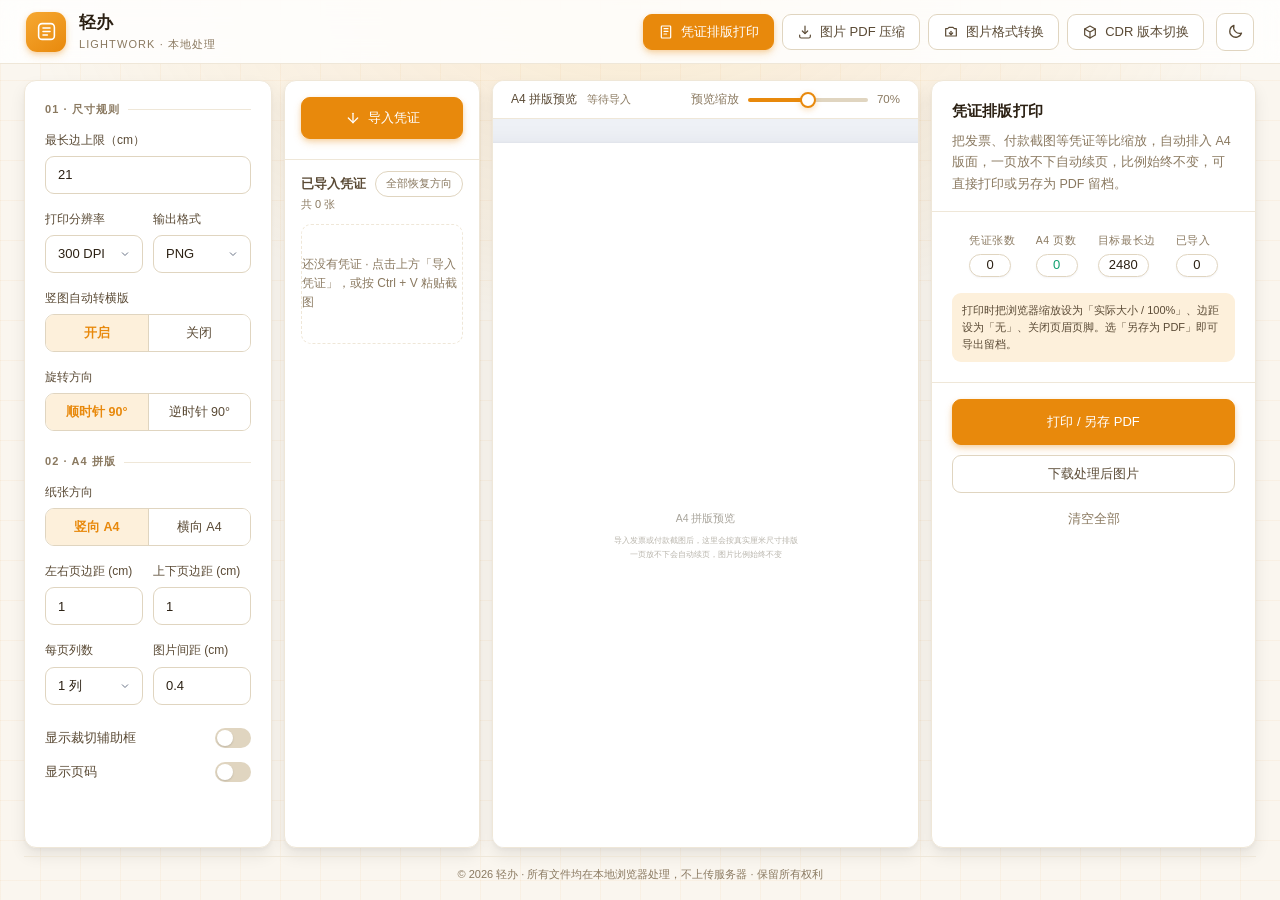
==== index.html @ 5a9ae283 "Initial commit: 轻办单文件离线工具台（凭证/图片PDF压缩/格式转换/CDR）" ====
<!DOCTYPE html>
<html lang="zh-CN">
<head>
<meta charset="utf-8">
<meta name="viewport" content="width=device-width,initial-scale=1">
<title>轻办 · 文档 / 图片 / 凭证处理</title>
<style id="pageRule"></style>
<style>
:root{
  --purple:#e8890c;
  --purple-deep:#c97407;
  --purple-soft:#fdf0db;
  --cyan:#f5a623;
  --light-purple:#f6a832;
  --light-cyan:#ffd08a;
  --ink:#2b2013;
  --ink-2:#5a4a35;
  --muted:#8a7960;
  --bg:#faf6ef;
  --surface:#ffffff;
  --line:#efe7d8;
  --line-2:#e0d5c0;
  --ok:#0e9f6e;
  --ok-soft:#e6f7f0;
  --warn:#a46a1f;
  --warn-soft:#fdf3e2;
  --err:#c23b31;
  --err-soft:#fcebea;
  --sans:-apple-system,BlinkMacSystemFont,"Segoe UI","PingFang SC","Hiragino Sans GB","Microsoft YaHei",sans-serif;
  --display:"Bodoni MT",Didot,"Playfair Display",Georgia,"Times New Roman",serif;
  --shadow-card:0 2px 4px rgba(0,0,0,.04),0 8px 16px rgba(0,0,0,.08);
  --shadow-lift:0 12px 30px rgba(0,0,0,.08);
  --shadow-btn:0 2px 4px rgba(232,137,12,.22),0 4px 8px rgba(232,137,12,.2);
  --shadow-btn-hover:0 2px 5px rgba(232,137,12,.4),inset 0 1px 0 rgba(255,255,255,.25);
}
*{box-sizing:border-box}
html,body{margin:0;padding:0}
body{
  background:var(--bg);color:var(--ink);font-family:var(--sans);font-size:14px;line-height:1.6;
  -webkit-font-smoothing:antialiased;min-height:100vh;
  background-image:
    linear-gradient(to right, rgba(232,137,12,.05) 1px, transparent 1px),
    linear-gradient(to bottom, rgba(232,137,12,.05) 1px, transparent 1px);
  background-size:40px 40px;
}
body::before{
  content:"";position:fixed;top:-320px;left:50%;transform:translateX(-50%);z-index:0;
  width:1200px;height:640px;pointer-events:none;
  background:radial-gradient(ellipse at 50% 50%, rgba(246,168,50,.14), rgba(245,166,35,.04) 55%, transparent 72%);
}
button,input,select{font-family:inherit}
button{cursor:pointer}
.num{font-variant-numeric:tabular-nums;font-feature-settings:"tnum"}
.hidden{display:none!important}

/* ---------- 顶栏 ---------- */
.topbar{
  position:sticky;top:0;z-index:50;height:64px;display:flex;align-items:center;justify-content:space-between;
  gap:20px;padding:0 26px;background:rgba(255,255,255,.82);backdrop-filter:blur(14px);
  border-bottom:1px solid var(--line);
}
html[data-theme="dark"] .topbar{background:rgba(11,17,32,.82)}
.brand{display:flex;align-items:center;gap:13px;min-width:0}
.mark{
  width:40px;height:40px;border-radius:11px;display:grid;place-items:center;flex:none;
  background:linear-gradient(145deg,var(--light-purple),var(--purple));
  box-shadow:var(--shadow-btn);
}
.mark svg{width:21px;height:21px}
.brand-name{font-size:17px;font-weight:600;letter-spacing:.02em;white-space:nowrap}
.brand-sub{font-size:11px;color:var(--muted);letter-spacing:.1em;white-space:nowrap}

/* ---------- 右上角功能按钮组 ---------- */
.toolgroup{display:flex;align-items:center;gap:8px;flex-shrink:0;flex-wrap:nowrap}
.fn-btn{
  display:inline-flex;align-items:center;gap:7px;border:1px solid var(--line-2);background:var(--surface);
  color:var(--ink-2);font-size:13px;font-weight:500;padding:8px 14px;border-radius:9px;
  transition:all .3s ease-out;white-space:nowrap;
}
.fn-btn svg{width:16px;height:16px;stroke-width:1.8}
.fn-btn:hover{border-color:var(--light-purple);color:var(--purple);transform:translateY(-.5px);box-shadow:var(--shadow-card)}
.fn-btn.active{border-color:var(--purple);background:var(--purple);color:#fff;box-shadow:var(--shadow-btn)}
.fn-btn.active:hover{color:#fff;background:var(--purple-deep);box-shadow:var(--shadow-btn-hover)}
.theme-btn{
  width:38px;height:38px;flex:0 0 38px;border:1px solid var(--line-2);background:var(--surface);border-radius:9px;
  display:grid;place-items:center;color:var(--ink-2);transition:all .3s ease-out;margin-left:4px;
}
.theme-btn svg{width:17px;height:17px;stroke-width:1.8}
.theme-btn:hover{border-color:var(--light-purple);color:var(--purple);transform:translateY(-.5px);box-shadow:var(--shadow-card)}
.theme-btn:active{transform:scale(.96)}

/* ---------- 布局 ---------- */
.wrap{max-width:1500px;margin:0 auto;padding:24px 24px 70px;position:relative;z-index:1}

/* ---------- 面板 ---------- */
.panel{display:none}
.panel.active{display:block;animation:fadeIn .3s ease-out}
@keyframes fadeIn{from{opacity:0;transform:translateY(8px)}to{opacity:1;transform:none}}

/* ---------- 通用卡片 ---------- */
.card{
  background:var(--surface);border:1px solid var(--line);border-radius:12px;
  box-shadow:var(--shadow-card);overflow:hidden;
}
.card-pad{padding:22px}
.card-title{font-size:14px;font-weight:600;letter-spacing:.02em;margin:0}
.card-head{display:flex;align-items:center;justify-content:space-between;padding:16px 22px;border-bottom:1px solid var(--line)}
.card-head h3{margin:0;font-size:14px;font-weight:600}

/* ---------- 拖放区 ---------- */
.drop{
  position:relative;border:1.5px dashed var(--line-2);border-radius:12px;
  background:linear-gradient(180deg,#fbfcfe,#fff);padding:18px 20px 20px;text-align:center;cursor:pointer;
  transition:all .25s ease-out;overflow:hidden;
}
.drop:hover{border-color:var(--light-purple);transform:translateY(-2px);box-shadow:var(--shadow-card)}
.drop.over{border-color:var(--purple);background:var(--purple-soft);transform:scale(1.006)}
.drop-title{font-size:15px;font-weight:600;margin-bottom:4px}
.drop-sub{font-size:12.5px;color:var(--muted);line-height:1.7}
.drop-btn{
  display:inline-flex;align-items:center;gap:7px;margin-top:12px;border:0;color:#fff;font-size:13px;font-weight:600;
  padding:10px 20px;border-radius:10px;background:var(--purple);
  box-shadow:var(--shadow-btn);
  transition:all .3s ease-out;
}
.drop-btn:hover{transform:translateY(-.5px);background:var(--purple-deep);box-shadow:var(--shadow-btn-hover)}
.drop-btn:active{transform:scale(.98);box-shadow:inset 0 2px 4px rgba(0,0,0,.2)}

/* ---------- 按钮 ---------- */
.btn{
  border:1px solid var(--line-2);background:var(--surface);color:var(--ink-2);font-size:13px;font-weight:500;
  padding:9px 16px;border-radius:9px;transition:all .3s ease-out;display:inline-flex;align-items:center;gap:7px;white-space:nowrap;
}
.btn svg{width:14px;height:14px;stroke-width:1.9}
.btn:hover{border-color:var(--light-purple);color:var(--purple);transform:translateY(-.5px);box-shadow:var(--shadow-card)}
.btn:active{transform:scale(.98)}
.btn.primary{
  border-color:var(--purple);background:var(--purple);color:#fff;
  box-shadow:var(--shadow-btn);
}
.btn.primary:hover{border-color:var(--purple-deep);background:var(--purple-deep);color:#fff;box-shadow:var(--shadow-btn-hover)}
.btn.ghost{border-color:transparent;background:transparent;color:var(--muted);padding:6px 10px}
.btn.ghost:hover{background:var(--purple-soft);color:var(--purple)}
.btn:disabled{opacity:.45;cursor:not-allowed;transform:none;box-shadow:none}

/* ---------- 表单 ---------- */
.field{margin-bottom:16px}
.field:last-child{margin-bottom:0}
.field label{display:block;font-size:12px;color:var(--ink-2);margin-bottom:6px;font-weight:500}
.field .hint{font-size:11px;color:var(--muted);margin-top:5px;line-height:1.55}
.field-head{display:flex;align-items:baseline;justify-content:space-between;margin-bottom:8px}
.field-label{font-size:12.5px;color:var(--ink-2);font-weight:500}
.field-value{font-family:var(--display);font-size:16px;color:var(--purple);font-variant-numeric:tabular-nums}
select.input,input.input{
  width:100%;height:38px;padding:0 32px 0 12px;border:1px solid var(--line-2);border-radius:9px;
  background:var(--surface);color:var(--ink);font-size:13px;outline:none;transition:.2s;
  appearance:none;
  background-image:url("data:image/svg+xml,%3Csvg xmlns='http://www.w3.org/2000/svg' width='12' height='12' viewBox='0 0 24 24' fill='none' stroke='%23697386' stroke-width='2'%3E%3Cpath d='M6 9l6 6 6-6'/%3E%3C/svg%3E");
  background-repeat:no-repeat;background-position:right 11px center;
}
input.input{padding:0 12px;background-image:none}
select.input:focus,input.input:focus{border-color:var(--purple);box-shadow:0 0 0 3px var(--purple-soft)}
input[type=range]{-webkit-appearance:none;appearance:none;width:100%;height:4px;border-radius:4px;background:linear-gradient(90deg,var(--purple) var(--p,50%),var(--line-2) var(--p,50%));outline:none;margin:6px 0}
input[type=range]::-webkit-slider-thumb{-webkit-appearance:none;appearance:none;width:16px;height:16px;border-radius:50%;background:#fff;border:2px solid var(--purple);box-shadow:0 2px 6px rgba(232,137,12,.28);cursor:pointer}
input[type=range]::-moz-range-thumb{width:14px;height:14px;border-radius:50%;background:#fff;border:2px solid var(--purple);box-shadow:0 2px 6px rgba(232,137,12,.28);cursor:pointer}

/* ---------- 分段选择 ---------- */
.seg{display:flex;border:1px solid var(--line-2);border-radius:9px;overflow:hidden;height:38px}
.seg button{flex:1;border:0;background:var(--surface);font-size:12.5px;color:var(--ink-2);border-right:1px solid var(--line-2);transition:.15s}
.seg button:last-child{border-right:0}
.seg button.on{background:var(--purple-soft);color:var(--purple);font-weight:600}
.seg button:hover:not(.on){background:var(--surface)}

/* ---------- 开关 ---------- */
.switch{display:flex;align-items:center;justify-content:space-between;gap:10px;padding:7px 0;font-size:12.5px;color:var(--ink-2)}
.switch input{appearance:none;width:36px;height:20px;border-radius:20px;background:var(--line-2);position:relative;transition:.2s;flex-shrink:0;margin:0;cursor:pointer}
.switch input::after{content:"";position:absolute;top:2px;left:2px;width:16px;height:16px;border-radius:50%;background:#fff;transition:.2s;box-shadow:0 1px 2px rgba(0,0,0,.15)}
.switch input:checked{background:var(--purple)}
.switch input:checked::after{left:18px}

/* ---------- 复选框 ---------- */
.chk{display:flex;align-items:flex-start;gap:9px;cursor:pointer;font-size:12.5px;color:var(--ink-2);user-select:none}
.chk input{appearance:none;width:16px;height:16px;border:1.5px solid var(--line-2);border-radius:5px;background:var(--surface);cursor:pointer;flex:none;margin:2px 0 0;position:relative;transition:.16s}
.chk input:checked{background:var(--purple);border-color:var(--purple)}
.chk input:checked:after{content:"";position:absolute;left:4.5px;top:1px;width:4px;height:8px;border:solid #fff;border-width:0 2px 2px 0;transform:rotate(43deg)}
.chk b{color:var(--ink);font-weight:600}
.chk small{display:block;color:var(--muted);font-size:11px;line-height:1.5}

/* ---------- 提示框 ---------- */
.callout{background:#fbfcfe;border:1px solid var(--line);border-radius:10px;padding:12px 13px;font-size:11.5px;color:var(--ink-2);line-height:1.75}
.callout strong{color:var(--purple);font-weight:600}
.notice{font-size:11px;line-height:1.55;border-radius:9px;padding:9px 10px;margin-top:10px}
.notice.warn{background:var(--warn-soft);color:#8a661e}
.notice.danger{background:var(--err-soft);color:var(--err)}
.notice.info{background:var(--purple-soft);color:var(--ink-2)}

/* ---------- 列表 / 文件行 ---------- */
.list{display:flex;flex-direction:column;gap:9px;min-height:84px}
.empty{border:1px solid var(--line);border-radius:10px;padding:28px 16px;text-align:center;color:var(--muted);font-size:12.5px;line-height:1.7;background:var(--surface)}
.item{
  display:flex;align-items:center;gap:13px;border:1px solid var(--line);border-radius:11px;padding:11px 13px;
  background:var(--surface);transition:all .4s ease-out;position:relative;overflow:hidden;
}
.item:hover{border-color:var(--line-2);transform:translateY(-1px);box-shadow:var(--shadow-lift)}
.thumb{width:44px;height:44px;flex:0 0 44px;border-radius:10px;object-fit:cover;background:var(--purple-soft);display:grid;place-items:center;overflow:hidden;color:var(--purple)}
.thumb img{width:100%;height:100%;object-fit:cover;cursor:zoom-in}
.thumb svg{width:22px;height:22px;stroke-width:1.5}
.item-main{flex:1;min-width:0}
.item-name{font-size:13px;font-weight:600;white-space:nowrap;overflow:hidden;text-overflow:ellipsis;margin-bottom:4px}
.item-meta{font-size:11.5px;color:var(--muted);display:flex;align-items:center;gap:8px;flex-wrap:wrap}
.item-meta .sep{color:var(--line-2)}
.saving{color:var(--ok);font-weight:600}
.status-wait{color:var(--muted)}
.status-work{color:var(--purple)}
.status-err{color:var(--err)}
.status-best{color:var(--warn)}
.item-actions{display:flex;align-items:center;gap:6px;flex:0 0 auto}
.icon-btn{
  width:30px;height:30px;border:1px solid var(--line);background:var(--surface);border-radius:8px;display:grid;place-items:center;
  color:var(--muted);transition:all .2s ease-out;
}
.icon-btn svg{width:15px;height:15px;stroke-width:1.8}
.icon-btn:hover{border-color:var(--purple);color:var(--purple);background:var(--purple-soft);transform:translateY(-1px)}
.icon-btn.dl:hover{border-color:var(--purple);background:var(--purple);color:#fff}
.icon-btn.del{color:var(--err)}
.icon-btn.del:hover{border-color:var(--err);background:var(--err-soft);color:var(--err)}
.mini-bar{position:absolute;left:0;right:0;bottom:0;height:2px;background:var(--line);overflow:hidden}
.mini-bar i{display:block;height:100%;width:0;background:linear-gradient(90deg,var(--purple),var(--cyan));transition:width .2s}

/* ---------- 状态徽章 ---------- */
.state{font-size:11.5px;padding:4px 10px;border-radius:20px;flex:none;white-space:nowrap}
.state.ready{background:var(--surface);color:var(--muted);border:1px solid var(--line)}
.state.done{background:var(--ok-soft);color:var(--ok)}
.state.fail{background:var(--err-soft);color:var(--err)}
.state.work{background:var(--warn-soft);color:var(--warn)}

/* ---------- 进度条 ---------- */
.progress-line{height:3px;background:var(--line);position:relative;overflow:hidden}
.progress-line i{display:block;height:100%;width:0;background:linear-gradient(90deg,var(--purple),var(--cyan));transition:width .25s}

/* ---------- 统计 ---------- */
.actionbar{border-top:1px solid var(--line);background:#fbfcfe;padding:16px 22px;display:flex;align-items:center;justify-content:space-between;gap:18px;flex-wrap:wrap}
.summary{display:flex;align-items:center;gap:26px;flex-wrap:wrap}
.stat{display:flex;flex-direction:column;gap:5px;align-items:flex-start}
.stat-label{font-size:10.5px;color:var(--muted);letter-spacing:.06em;white-space:nowrap}
.stat-value{
  font-family:var(--sans);font-size:13px;font-weight:400;color:var(--ink);
  font-variant-numeric:tabular-nums;line-height:1.1;
  display:inline-flex;align-items:center;justify-content:center;
  min-width:42px;min-height:23px;padding:2px 10px;
  border:1px solid var(--line-2);border-radius:999px;background:var(--surface);
  box-shadow:0 1px 2px rgba(10,37,64,.04);
}
.stat-value.hl{color:var(--ok)}
.action-btns{display:flex;gap:9px;align-items:center}

/* ---------- 模式选择卡 ---------- */
.modes{display:flex;flex-direction:column;gap:9px}
.mode{border:1px solid var(--line);border-radius:11px;padding:12px 13px;cursor:pointer;transition:all .4s ease-out;display:flex;gap:10px;align-items:flex-start}
.mode:hover{border-color:var(--line-2);transform:translateY(-1px);box-shadow:var(--shadow-card)}
.mode.on{border-color:var(--light-purple);background:var(--purple-soft)}
.radio{width:15px;height:15px;flex:0 0 15px;border:1.5px solid var(--line-2);border-radius:50%;margin-top:2px;display:grid;place-items:center;transition:.2s}
.mode.on .radio{border-color:var(--purple)}
.mode.on .radio::after{content:"";width:7px;height:7px;border-radius:50%;background:var(--purple)}
.mode-name{font-size:12.5px;font-weight:600;margin-bottom:4px}
.mode-desc{font-size:11px;color:var(--muted);line-height:1.6}

/* ---------- 格式 / 尺寸 chip ---------- */
.fmt-grid{display:grid;grid-template-columns:repeat(3,1fr);gap:7px}
.fmt-chip{border:1px solid var(--line);background:#fff;border-radius:10px;padding:10px 3px 9px;text-align:center;transition:all .3s ease-out;display:flex;flex-direction:column;align-items:center;gap:3px}
.fmt-chip b{font-size:12.5px;font-weight:600;color:var(--ink-2);letter-spacing:.02em}
.fmt-chip span{font-size:9.5px;color:var(--muted);white-space:nowrap}
.fmt-chip:hover{border-color:var(--light-purple);transform:translateY(-1px)}
.fmt-chip:hover b{color:var(--purple)}
.fmt-chip.on{border-color:var(--purple);background:var(--purple-soft);box-shadow:inset 0 0 0 1px rgba(232,137,12,.12)}
.fmt-chip.on b{color:var(--purple)}
.fmt-chip.on span{color:var(--light-purple)}
.size-grid{display:grid;grid-template-columns:repeat(3,1fr);gap:7px}
.size-chip{border:1px solid var(--line);background:#fff;border-radius:9px;padding:9px 2px;font-size:11.5px;color:var(--ink-2);text-align:center;transition:all .3s ease-out;font-variant-numeric:tabular-nums}
.size-chip:hover{border-color:var(--light-purple);color:var(--purple);transform:translateY(-1px)}
.size-chip.on{border-color:var(--purple);background:var(--purple-soft);color:var(--purple);font-weight:600;box-shadow:inset 0 0 0 1px rgba(232,137,12,.12)}
.field.inactive{opacity:.38;pointer-events:none}

/* ---------- 三列通用布局（CDR / 图片PDF / 格式转换） ---------- */
.col3{display:grid;grid-template-columns:300px minmax(0,1fr) 280px;gap:18px;align-items:start}
.col3 .col-side{background:var(--surface);border:1px solid var(--line);border-radius:12px;box-shadow:var(--shadow-card);padding:20px}
.col3 .col-mid{background:var(--surface);border:1px solid var(--line);border-radius:12px;box-shadow:var(--shadow-card);overflow:hidden}
.col3 .col-right{background:var(--surface);border:1px solid var(--line);border-radius:12px;box-shadow:var(--shadow-card);overflow:hidden;display:flex;flex-direction:column}
.col-right-head{padding:18px 20px 16px;border-bottom:1px solid var(--line)}
.col-right-title{font-size:15px;font-weight:600;letter-spacing:.01em;margin:0 0 8px;color:var(--ink)}
.col-right-sub{font-size:12.5px;color:var(--muted);line-height:1.7;margin:0}
.col-right-body{padding:20px;display:flex;flex-direction:column;gap:16px}
.col-right-foot{border-top:1px solid var(--line);padding:16px 20px;display:flex;flex-direction:column;gap:10px}

/* ---------- 凭证排版专用（四区布局） ---------- */
.panel-voucher .layout{display:grid;grid-template-columns:248px 196px minmax(0,1fr) 325px;gap:12px;align-items:start}
.panel-voucher .v-left1{background:var(--surface);border:1px solid var(--line);border-radius:12px;box-shadow:var(--shadow-card);padding:20px;overflow-y:auto;max-height:calc(100vh - 160px)}
.panel-voucher .v-left2{background:var(--surface);border:1px solid var(--line);border-radius:12px;box-shadow:var(--shadow-card);overflow:hidden;display:flex;flex-direction:column;min-height:420px}
.panel-voucher .v-right2{background:var(--surface);border:1px solid var(--line);border-radius:12px;box-shadow:var(--shadow-card);overflow:hidden;display:flex;flex-direction:column;min-height:420px}
.panel-voucher .v-right1{background:var(--surface);border:1px solid var(--line);border-radius:12px;box-shadow:var(--shadow-card);overflow:hidden;display:flex;flex-direction:column}
.panel-voucher .workspace{display:flex;flex-direction:column;flex:1;min-height:0}
.panel-voucher .workspace .file-area{border:0;border-bottom:1px solid var(--line);flex:1;display:flex;flex-direction:column;min-height:0}
.sec{margin-bottom:22px}
.sec:last-child{margin-bottom:0}
.sec-title{display:flex;align-items:center;gap:8px;font-size:11px;font-weight:600;letter-spacing:.1em;color:var(--muted);text-transform:uppercase;margin:0 0 12px}
.sec-title::after{content:"";flex:1;height:1px;background:var(--line)}
.row2{display:grid;grid-template-columns:1fr 1fr;gap:10px}
.file-area{background:var(--surface);border-bottom:1px solid var(--line);padding:12px 18px 14px}
.file-head{display:flex;align-items:center;justify-content:space-between;gap:12px;margin-bottom:10px}
.file-head .lbl{font-size:12.5px;font-weight:600;color:var(--ink-2)}
.file-head .cnt{font-size:11px;color:var(--muted)}
.file-strip{display:flex;gap:10px;overflow-x:auto;padding-bottom:4px;min-height:96px}
.file-strip::-webkit-scrollbar{height:8px}
.file-strip::-webkit-scrollbar-thumb{background:var(--line-2);border-radius:8px}
.vc-strip-col{flex-direction:column;overflow-y:auto;overflow-x:hidden;max-height:calc(100vh - 260px);gap:10px;padding-bottom:8px}
.vc-strip-col .vcard{width:100%;flex-shrink:0}
.vc-strip-col .empty-strip{min-height:120px}
.empty-strip{display:flex;align-items:center;justify-content:center;width:100%;color:var(--muted);font-size:12px;border:1px dashed var(--line);border-radius:10px;min-height:84px}
.vcard{
  width:190px;flex-shrink:0;border:1px solid var(--line);border-radius:10px;background:var(--surface);
  padding:0;position:relative;overflow:hidden;height:160px;cursor:zoom-in;
  transition:all .3s ease-out;
}
.vcard:hover{border-color:var(--light-purple);box-shadow:var(--shadow-lift);transform:translateY(-1px)}
.vcard .thumb{position:absolute;inset:0;width:100%;height:100%;border-radius:0;background:#eef1f6;overflow:hidden;margin:0}
.vcard .thumb img{width:100%;height:100%;object-fit:cover;display:block}
.vcard .badge{position:absolute;top:8px;left:8px;z-index:3;background:rgba(10,20,36,.72);color:#fff;font-size:9.5px;padding:2px 7px;border-radius:999px;backdrop-filter:blur(4px)}
.vcard .badge.warn{background:var(--warn)}
.vcard .badge.err{background:var(--err)}
.vcard .badge.vert{background:var(--purple)}
.vcard .badge.pdf{background:#3f6fa8}
.vcard-overlay{position:absolute;left:0;right:0;bottom:0;z-index:4;padding:8px}
.vcard .ops{display:flex;align-items:center;justify-content:center;gap:5px;user-select:none;border:0;padding:0;margin:0}
.vcard .ops button{
  position:relative;flex:0 0 auto;width:24px;height:24px;padding:0;
  border:1px solid rgba(255,255,255,.45);border-radius:7px;
  background:rgba(12,20,34,.78);color:#fff;
  backdrop-filter:blur(4px);box-shadow:0 2px 6px rgba(0,0,0,.28);
  display:inline-flex;align-items:center;justify-content:center;
  transition:all .18s ease-out;
}
.vcard .ops button svg{width:13px;height:13px;display:block;fill:none;stroke:currentColor;stroke-width:1.9;stroke-linecap:round;stroke-linejoin:round;pointer-events:none}
.vcard .ops button:hover{background:var(--purple);border-color:var(--purple);color:#fff;transform:translateY(-2px)}
.vcard .ops button.del:hover{background:var(--err);border-color:var(--err);color:#fff}
.vcard .ops button:active{transform:translateY(0)}
.vcard-info{
  position:absolute;top:36px;left:8px;right:8px;z-index:2;
  padding:8px 10px;border-radius:8px;
  background:rgba(12,20,34,.9);backdrop-filter:blur(4px);color:rgba(255,255,255,.88);
  font-size:10px;line-height:1.6;font-variant-numeric:tabular-nums;word-break:break-all;
  opacity:0;transform:translateY(-4px);transition:all .25s ease-out;pointer-events:none;
}
.vcard:hover .vcard-info{opacity:1;transform:none}
.vcard-info b{display:block;font-size:10.5px;font-weight:600;color:#fff;line-height:1.4;margin-bottom:3px;white-space:nowrap;overflow:hidden;text-overflow:ellipsis}
.preview-bar{display:flex;align-items:center;justify-content:space-between;gap:16px;padding:9px 18px;background:var(--surface);border-bottom:1px solid var(--line)}
.preview-bar .l{display:flex;align-items:center;gap:10px;font-size:12px;color:var(--ink-2)}
.preview-bar .r{display:flex;align-items:center;gap:9px;font-size:11.5px;color:var(--muted)}
.preview-bar input[type=range]{width:120px;accent-color:var(--purple)}
.preview-scroll{min-height:400px;max-height:calc(100vh - 240px);overflow-x:hidden;overflow-y:auto;padding:24px 16px 40px;background:#eef1f6;display:flex;justify-content:center;align-items:flex-start;border-radius:0 0 12px 12px}
.preview-scroll::-webkit-scrollbar{width:6px;height:0}
.preview-scroll::-webkit-scrollbar-thumb{background:var(--line-2);border-radius:8px;opacity:.55}
.preview-scroll::-webkit-scrollbar-track{background:transparent}
.pages-scaler{zoom:.7;display:flex;flex-direction:column;align-items:center;gap:18px}
.page{background:#fff;position:relative;flex-shrink:0;overflow:hidden;box-shadow:0 2px 6px rgba(10,37,64,.1),0 14px 40px rgba(10,37,64,.12)}
.page-body{width:100%;height:100%;display:flex;flex-direction:column;justify-content:flex-start}
.p-row{display:flex;align-items:center;flex-shrink:0}
.p-cell{display:flex;align-items:center;justify-content:center;flex-shrink:0}
.p-frame{display:block;flex-shrink:0}
.p-frame img{display:block;width:100%;height:100%}
.p-frame.guide{outline:0.025cm dashed #b9b5ac;outline-offset:0}
.page-num{position:absolute;bottom:.45cm;right:.6cm;font-size:8pt;color:#b4b0a8;font-variant-numeric:tabular-nums}
.empty-page{width:100%;height:100%;display:flex;flex-direction:column;align-items:center;justify-content:center;gap:10px;color:#b9b5ac}
.empty-page .big{font-size:15px;color:#a9a59c}
.empty-page .sm{font-size:11px;line-height:1.8;text-align:center}

/* ---------- Toast ---------- */
.toast{position:fixed;left:50%;bottom:30px;transform:translate(-50%,16px);background:var(--ink);color:#fff;font-size:12.5px;padding:12px 20px;border-radius:11px;box-shadow:0 12px 30px rgba(0,0,0,.18);opacity:0;pointer-events:none;transition:.25s;z-index:100;max-width:82vw;text-align:center}
.toast.show{opacity:1;transform:translate(-50%,0)}
.toast.err{background:var(--err)}

/* ---------- 凭证大图预览弹窗 ---------- */
.lightbox{
  position:fixed;inset:0;z-index:200;display:none;flex-direction:column;align-items:center;justify-content:center;
  padding:48px 0 72px;background:rgba(6,11,20,.88);backdrop-filter:blur(8px);
}
.lightbox.open{display:flex;animation:fadeIn .2s ease-out}
.lightbox-body{flex:1;min-height:0;width:100%;display:flex;align-items:center;justify-content:center}
.lightbox-body img{
  max-width:min(58vw,880px);max-height:min(68vh,680px);width:auto;height:auto;
  object-fit:contain;background:#fff;border-radius:10px;box-shadow:0 24px 70px rgba(0,0,0,.6);
}
.lightbox-close{
  position:absolute;top:18px;right:22px;width:38px;height:38px;border-radius:50%;
  border:1px solid rgba(255,255,255,.4);background:rgba(255,255,255,.13);color:#fff;
  display:grid;place-items:center;transition:all .2s ease-out;
}
.lightbox-close svg{width:17px;height:17px;fill:none;stroke:currentColor;stroke-width:2.2;stroke-linecap:round;pointer-events:none}
.lightbox-close:hover{background:var(--err);border-color:var(--err);transform:scale(1.08)}
.lightbox-info{position:absolute;bottom:16px;left:0;right:0;padding:0 20px;text-align:center;color:rgba(255,255,255,.82);font-size:12px;line-height:1.7}
.lightbox-info b{color:#fff;font-weight:600}
.lightbox-hint{display:block;font-size:11px;color:rgba(255,255,255,.55);margin-top:2px}

/* ---------- 页脚 ---------- */
.foot{margin-top:12px;padding:9px 0 10px;border-top:1px solid var(--line);text-align:center;font-size:11px;color:var(--muted);line-height:1.5;position:relative;z-index:1}

/* ---------- 打印 ---------- */
@media print{
  body{background:#fff}
  .topbar,.no-print,.panel:not(.panel-voucher){display:none!important}
  .wrap{max-width:none;padding:0}
  .panel-voucher{display:block!important}
  .panel-voucher .v-left1,.panel-voucher .v-left2,.panel-voucher .v-right1,.panel-voucher .file-area,.panel-voucher .preview-bar{display:none!important}
  .panel-voucher .layout{display:block}
  .panel-voucher .v-right2{display:block;border:0;box-shadow:none}
  .preview-scroll{display:block;overflow:visible;padding:0;background:#fff;max-height:none}
  .pages-scaler{zoom:1!important;display:block;gap:0}
  .page{box-shadow:none!important;margin:0!important;break-after:page;page-break-after:always}
  .page:last-child{break-after:auto;page-break-after:auto}
  *{-webkit-print-color-adjust:exact;print-color-adjust:exact}
}

/* ---------- 深色主题 ---------- */
html[data-theme="dark"]{
  --purple:#5b8cff;
  --purple-deep:#7aa2ff;
  --purple-soft:#16233c;
  --cyan:#38bdf8;
  --light-purple:#7aa2ff;
  --light-cyan:#38bdf8;
  --ink:#e9eef8;
  --ink-2:#b3c0d6;
  --muted:#8493ad;
  --bg:#0b1120;
  --surface:#141c2e;
  --line:#232f45;
  --line-2:#33415c;
  --ok:#3ddc97;
  --ok-soft:#12291f;
  --warn:#e8b25c;
  --warn-soft:#2a2417;
  --err:#f07a6a;
  --err-soft:#2e1b1b;
  --shadow-card:0 2px 4px rgba(0,0,0,.3),0 8px 16px rgba(0,0,0,.35);
  --shadow-lift:0 12px 30px rgba(0,0,0,.4);
  --shadow-btn:0 2px 4px rgba(91,140,255,.22),0 4px 8px rgba(91,140,255,.2);
  --shadow-btn-hover:0 2px 5px rgba(91,140,255,.4),inset 0 1px 0 rgba(255,255,255,.2);
}
html[data-theme="dark"] body{
  background-image:
    linear-gradient(to right, rgba(91,140,255,.055) 1px, transparent 1px),
    linear-gradient(to bottom, rgba(91,140,255,.055) 1px, transparent 1px);
  background-size:40px 40px;
}
html[data-theme="dark"] body::before{background:radial-gradient(ellipse at 50% 50%, rgba(91,140,255,.13), rgba(56,189,248,.03) 55%, transparent 72%)}
html[data-theme="dark"] .drop{background:linear-gradient(180deg,#182238,#141c2e)}
html[data-theme="dark"] .empty,html[data-theme="dark"] .callout,html[data-theme="dark"] .actionbar{background:#111a2b}
html[data-theme="dark"] .preview-scroll{background:#080e1b}
html[data-theme="dark"] .vcard{background:#111a2b}
html[data-theme="dark"] .preview-bar,html[data-theme="dark"] .file-area,html[data-theme="dark"] .card-head{border-color:var(--line)}
html[data-theme="dark"] .empty-strip{border-color:var(--line)}
html[data-theme="dark"] .vcard .thumb,html[data-theme="dark"] .thumb{background:#1d2940}
html[data-theme="dark"] .fmt-chip,html[data-theme="dark"] .size-chip,html[data-theme="dark"] .mode,html[data-theme="dark"] .icon-btn{background:var(--surface)}
html[data-theme="dark"] .notice.warn{color:var(--warn)}
html[data-theme="dark"] .page{box-shadow:0 2px 6px rgba(0,0,0,.5),0 14px 40px rgba(0,0,0,.6)}

/* ---------- 响应式 ---------- */
@media(max-width:1200px){
  .col3{grid-template-columns:280px minmax(0,1fr)}
  .col3 .col-right{grid-column:1/-1}
  .panel-voucher .layout{grid-template-columns:280px minmax(0,1fr);grid-template-areas:"a b" "c d"}
  .panel-voucher .v-left1{grid-area:a}
  .panel-voucher .v-left2{grid-area:b}
  .panel-voucher .v-right2{grid-area:c}
  .panel-voucher .v-right1{grid-area:d}
}
@media(max-width:900px){
  .wrap{padding:16px 12px 40px}
  .toolgroup{gap:5px}
  .fn-btn{padding:7px 10px;font-size:12px}
  .fn-btn svg{width:14px;height:14px}
  .col3{grid-template-columns:1fr}
  .col3 .col-right{grid-column:auto}
  .panel-voucher .layout{grid-template-columns:1fr;grid-template-areas:"a" "b" "c" "d"}
}

/* ---------- 桌面一屏布局：整页不滚动，各区域内部滚动 ---------- */
@media(min-width:1201px){
  html,body{height:100%;overflow:hidden}
  body{display:flex;flex-direction:column}
  .topbar{flex:none}
  .wrap{flex:1;min-height:0;width:100%;display:flex;flex-direction:column;padding:16px 24px 8px}
  .panel.active{display:flex;flex-direction:column;flex:1;min-height:0}
  .panel.active>.col3{max-width:1280px;width:100%;margin:0 auto}
  .panel.active>.col3,.panel.active>.layout{flex:1;min-height:0;align-items:stretch}
  .col3>div,.layout>div{min-height:0}
  .col3 .col-side,.col3 .col-mid,.col3 .col-right{max-height:100%;overflow-y:auto}
  .panel-voucher .v-left1{max-height:100%;overflow-y:auto}
  .panel-voucher .v-left2,.panel-voucher .v-right2,.panel-voucher .v-right1{max-height:100%;min-height:0;overflow:hidden}
  .panel-voucher .v-right1{overflow-y:auto}
  .panel-voucher .v-left2 .vc-strip-col{flex:1;min-height:0;max-height:none}
  .preview-scroll{flex:1;min-height:0;max-height:none}
  .vc-strip-col{max-height:none}
  .foot{flex:none;margin-top:8px}
}
</style>
</head>

<body>

<!-- ===== 顶栏 ===== -->
<header class="topbar">
  <div class="brand">
    <div class="mark">
      <svg viewBox="0 0 24 24" fill="none" stroke="#fff" stroke-width="1.8" stroke-linecap="round" stroke-linejoin="round">
        <rect x="3" y="3" width="18" height="18" rx="4"/>
        <path d="M8 8h8M8 12h8M8 16h5"/>
      </svg>
    </div>
    <div>
      <div class="brand-name">轻办</div>
      <div class="brand-sub">LIGHTWORK · 本地处理</div>
    </div>
  </div>
  <div class="toolgroup">
    <button class="fn-btn active" data-panel="voucher">
      <svg viewBox="0 0 24 24" fill="none" stroke="currentColor" stroke-linecap="round" stroke-linejoin="round"><path d="M6 3h12a1 1 0 011 1v16a1 1 0 01-1 1H6a1 1 0 01-1-1V4a1 1 0 011-1z"/><path d="M9 7h6M9 11h6M9 15h4"/></svg>
      凭证排版打印
    </button>
    <button class="fn-btn" data-panel="compress">
      <svg viewBox="0 0 24 24" fill="none" stroke="currentColor" stroke-linecap="round" stroke-linejoin="round"><path d="M12 3v11"/><path d="M8 10.5l4 4 4-4"/><path d="M4 16.5v2.2A2.3 2.3 0 006.3 21h11.4a2.3 2.3 0 002.3-2.3v-2.2"/></svg>
      图片 PDF 压缩
    </button>
    <button class="fn-btn" data-panel="convert">
      <svg viewBox="0 0 24 24" fill="none" stroke="currentColor" stroke-linecap="round" stroke-linejoin="round"><path d="M4 7h3l2-2h6l2 2h3v11H4z"/><path d="M12 11v5"/><path d="M9.5 13.5L12 16l2.5-2.5"/></svg>
      图片格式转换
    </button>
    <button class="fn-btn" data-panel="cdr">
      <svg viewBox="0 0 24 24" fill="none" stroke="currentColor" stroke-linecap="round" stroke-linejoin="round"><path d="M4 7.5 12 3l8 4.5v9L12 21l-8-4.5z"/><path d="M4 7.5 12 12l8-4.5M12 12v9"/></svg>
      CDR 版本切换
    </button>
    <button class="theme-btn" id="themeBtn" title="切换深浅色">
      <svg id="themeIconMoon" viewBox="0 0 24 24" fill="none" stroke="currentColor" stroke-linecap="round" stroke-linejoin="round"><path d="M20.5 14.2A8.5 8.5 0 0 1 9.8 3.5 8.5 8.5 0 1 0 20.5 14.2z"/></svg>
      <svg id="themeIconSun" viewBox="0 0 24 24" fill="none" stroke="currentColor" stroke-linecap="round" stroke-linejoin="round" style="display:none"><circle cx="12" cy="12" r="4.2"/><path d="M12 2.5v2M12 19.5v2M2.5 12h2M19.5 12h2M4.9 4.9l1.4 1.4M17.7 17.7l1.4 1.4M19.1 4.9l-1.4 1.4M6.3 17.7l-1.4 1.4"/></svg>
    </button>
  </div>
</header>

<!-- ===== 主内容 ===== -->
<div class="wrap">

<!-- ============ 面板 1：凭证排版打印 ============ -->
  <section class="panel panel-voucher active" id="panel-voucher">
    <div class="layout">
      <!-- 左1：设置侧栏 -->
      <div class="v-left1">
        <div class="sec">
          <div class="sec-title">01 · 尺寸规则</div>
          <div class="field">
            <label>最长边上限（cm）</label>
            <input class="input num" type="number" id="vcMaxCm" value="21" min="3" max="40" step="0.5">
          </div>
          <div class="row2">
            <div class="field">
              <label>打印分辨率</label>
              <select class="input" id="vcDpi">
                <option value="300" selected>300 DPI</option>
                <option value="200">200 DPI</option>
                <option value="150">150 DPI</option>
                <option value="96">96 DPI</option>
              </select>
            </div>
            <div class="field">
              <label>输出格式</label>
              <select class="input" id="vcFormat">
                <option value="image/png" selected>PNG</option>
                <option value="image/jpeg">JPG</option>
              </select>
            </div>
          </div>
          <div class="field">
            <label>竖图自动转横版</label>
            <div class="seg" id="vcSegAuto">
              <button data-v="1" class="on">开启</button>
              <button data-v="0">关闭</button>
            </div>
          </div>
          <div class="field">
            <label>旋转方向</label>
            <div class="seg" id="vcSegDir">
              <button data-v="cw" class="on">顺时针 90°</button>
              <button data-v="ccw">逆时针 90°</button>
            </div>
          </div>
        </div>
        <div class="sec">
          <div class="sec-title">02 · A4 拼版</div>
          <div class="field">
            <label>纸张方向</label>
            <div class="seg" id="vcSegPaper">
              <button data-v="portrait" class="on">竖向 A4</button>
              <button data-v="landscape">横向 A4</button>
            </div>
          </div>
          <div class="row2">
            <div class="field">
              <label>左右页边距 (cm)</label>
              <input class="input num" type="number" id="vcMx" value="1" min="0" max="4" step="0.1">
            </div>
            <div class="field">
              <label>上下页边距 (cm)</label>
              <input class="input num" type="number" id="vcMy" value="1" min="0" max="4" step="0.1">
            </div>
          </div>
          <div class="row2">
            <div class="field">
              <label>每页列数</label>
              <select class="input" id="vcCols">
                <option value="1" selected>1 列</option>
                <option value="2">2 列</option>
                <option value="3">3 列</option>
              </select>
            </div>
            <div class="field">
              <label>图片间距 (cm)</label>
              <input class="input num" type="number" id="vcGap" value="0.4" min="0" max="2" step="0.1">
            </div>
          </div>
          <div class="switch"><span>显示裁切辅助框</span><input type="checkbox" id="vcGuide"></div>
          <div class="switch"><span>显示页码</span><input type="checkbox" id="vcPageNum"></div>
        </div>
      </div>
      <!-- 左2：导入查看区 -->
      <div class="v-left2">
        <div style="padding:16px 16px 12px;border-bottom:1px solid var(--line)">
          <button class="btn primary" id="vcImportBtn" style="width:100%;justify-content:center;height:42px">
            <svg viewBox="0 0 24 24" fill="none" stroke="currentColor" stroke-width="2" stroke-linecap="round" stroke-linejoin="round" style="width:16px;height:16px"><path d="M12 5v14"/><path d="M5 12l7 7 7-7"/></svg>
            导入凭证
          </button>
          <div class="hint" id="vcPdfStatus" style="margin-top:8px;color:var(--purple);font-size:11px;line-height:1.45"></div>
        </div>
        <input type="file" id="vcFileInput" accept="image/*,application/pdf,.pdf" multiple hidden>
        <div class="file-head" style="padding:14px 16px 10px;margin:0;align-items:flex-start;gap:8px">
          <div style="display:flex;flex-direction:column;gap:2px;min-width:0"><span class="lbl" style="white-space:nowrap">已导入凭证</span><span class="cnt" id="vcFileCnt">共 0 张</span></div>
          <button class="btn ghost" id="vcResetRot" style="font-size:10.5px;padding:5px 10px;border-radius:999px;border:1px solid var(--line-2);background:var(--surface);align-self:flex-start;margin-top:-3px;white-space:nowrap">全部恢复方向</button>
        </div>
        <div class="file-strip vc-strip-col" id="vcStrip" style="padding:0 16px 16px"></div>
        <div id="vcStNotices" style="padding:0 16px 16px"></div>
      </div>
      <!-- 右2：A4 拼版预览区 -->
      <div class="v-right2">
        <div class="preview-bar">
          <div class="l"><span>A4 拼版预览</span><span style="color:var(--muted);font-size:11px" id="vcPageInfo">—</span></div>
          <div class="r">
            <span>预览缩放</span>
            <input type="range" id="vcZoom" min="40" max="100" step="5" value="70">
            <span class="num" id="vcZoomVal">70%</span>
          </div>
        </div>
        <div class="preview-scroll" style="flex:1;border-radius:0">
          <div class="pages-scaler" id="vcPages"></div>
        </div>
      </div>
      <!-- 右1：副标题 + 下载/打印/张数 -->
      <div class="v-right1">
        <div class="col-right-head">
          <h2 class="col-right-title">凭证排版打印</h2>
          <p class="col-right-sub">把发票、付款截图等凭证等比缩放，自动排入 A4 版面，一页放不下自动续页，比例始终不变，可直接打印或另存为 PDF 留档。</p>
        </div>
        <div class="col-right-body">
          <div class="summary vc-stats-h" style="display:flex;flex-direction:row;justify-content:center;gap:20px;flex-wrap:wrap;width:100%">
            <div class="stat"><span class="stat-label">凭证张数</span><span class="stat-value" id="vcFooterCount">0</span></div>
            <div class="stat"><span class="stat-label">A4 页数</span><span class="stat-value hl" id="vcStPages">0</span></div>
            <div class="stat"><span class="stat-label">目标最长边</span><span class="stat-value" id="vcStTarget">2480</span></div>
            <div class="stat"><span class="stat-label">已导入</span><span class="stat-value" id="vcStCount">0</span></div>
          </div>
          <div class="notice info" style="margin-top:0">打印时把浏览器缩放设为「实际大小 / 100%」、边距设为「无」、关闭页眉页脚。选「另存为 PDF」即可导出留档。</div>
        </div>
        <div class="col-right-foot">
          <button class="btn primary" id="vcPrint" style="width:100%;justify-content:center;height:46px">打印 / 另存 PDF</button>
          <button class="btn" id="vcDownload" style="width:100%;justify-content:center">下载处理后图片</button>
          <button class="btn ghost" id="vcClear" style="width:100%;justify-content:center">清空全部</button>
        </div>
      </div>
    </div>
  </section>

  <!-- ============ 面板 2：图片 PDF 压缩 ============ -->
  <section class="panel" id="panel-compress">
    <div class="col3">
      <!-- 左：操作区 -->
      <div class="col-side">
        <div class="sec-title">压缩类型</div>
        <div class="modes">
          <div class="mode on" data-cptype="image">
            <span class="radio"></span>
            <div><div class="mode-name">图片压缩</div><div class="mode-desc">JPG / PNG / WebP 智能压缩，可批量，完全离线。</div></div>
          </div>
          <div class="mode" data-cptype="pdf">
            <span class="radio"></span>
            <div><div class="mode-name">PDF 压缩</div><div class="mode-desc">扫描件与图片型 PDF 可缩小 50%–90%，或保留文字层优化结构。</div></div>
          </div>
        </div>
        <div class="sec-title" style="margin-top:22px">压缩参数</div>
        <div id="cpParamsImage">
          <div class="field">
            <div class="field-head"><span class="field-label">画质</span><span class="field-value" id="cpImgQualityVal">78</span></div>
            <input type="range" id="cpImgQuality" min="30" max="95" value="78">
            <div class="hint">数值越小体积越小。60–80 通常是体积与观感的最佳平衡。</div>
          </div>
          <div class="field">
            <div class="field-label">最大边长</div>
            <select class="input" id="cpImgMaxEdge">
              <option value="0">不缩放（保留原始尺寸）</option>
              <option value="2560" selected>2560 px</option>
              <option value="1920">1920 px</option>
              <option value="1280">1280 px</option>
              <option value="800">800 px</option>
            </select>
          </div>
          <div class="field">
            <div class="field-label">输出格式</div>
            <select class="input" id="cpImgFormat">
              <option value="auto" selected>智能推荐</option>
              <option value="image/webp">WebP（体积最小，保留透明）</option>
              <option value="image/jpeg">JPEG（兼容性最好）</option>
              <option value="image/png">PNG（无损，体积较大）</option>
            </select>
          </div>
          <div class="callout">若压缩结果<strong>反而比原图更大</strong>，工具会自动保留原文件。压缩过程会移除 EXIF 拍摄信息。</div>
        </div>
        <div id="cpParamsPdf" class="hidden">
          <div class="modes">
            <div class="mode on" data-cpmode="raster">
              <span class="radio"></span>
              <div><div class="mode-name">体积优先 · 栅格化</div><div class="mode-desc">逐页重绘为高清图片再合成，文字将不可选中。</div></div>
            </div>
            <div class="mode" data-cpmode="lossless">
              <span class="radio"></span>
              <div><div class="mode-name">保留文字层 · 结构优化</div><div class="mode-desc">重写 PDF 结构、清理元数据，完整保留文字和矢量。</div></div>
            </div>
          </div>
          <div id="cpRasterFields" style="margin-top:18px">
            <div class="field">
              <div class="field-label">渲染精度</div>
              <select class="input" id="cpPdfDpi">
                <option value="72">72 DPI · 极致压缩</option>
                <option value="96" selected>96 DPI · 屏幕阅读</option>
                <option value="120">120 DPI · 清晰</option>
                <option value="150">150 DPI · 打印级</option>
              </select>
            </div>
            <div class="field">
              <div class="field-head"><span class="field-label">图片质量</span><span class="field-value" id="cpPdfQualityVal">70</span></div>
              <input type="range" id="cpPdfQuality" min="35" max="90" value="70">
            </div>
          </div>
          <div class="callout" style="margin-top:18px">PDF 压缩需首次联网加载处理库；图片压缩<strong>完全离线可用</strong>。</div>
        </div>
      </div>
      <!-- 中：导入 / 预览区 -->
      <div class="col-mid">
        <div style="padding:20px 20px 0">
          <div class="drop" id="cpDrop">
            <div class="drop-title" id="cpDropTitle">拖入图片，或点击选择文件</div>
            <div class="drop-sub" id="cpDropSub">支持 JPG / PNG / WebP · 可批量 · 也可直接 Ctrl+V 粘贴</div>
            <button class="drop-btn" id="cpPickBtn">选择文件</button>
          </div>
        </div>
        <div style="display:flex;align-items:center;justify-content:space-between;padding:20px 20px 12px">
          <span style="font-size:13px;font-weight:600">文件队列</span>
          <button class="btn ghost" id="cpClearLink">清空列表</button>
        </div>
        <div class="list" id="cpList" style="padding:0 20px 20px;min-height:200px"></div>
        <div class="progress-line"><i id="cpGlobalBar"></i></div>
      </div>
      <!-- 右：导出 / 下载 / 清空区 -->
      <div class="col-right">
        <div class="col-right-head">
          <h2 class="col-right-title" id="cpRightTitle">图片 PDF 压缩</h2>
          <p class="col-right-sub" id="cpRightSub">图片压缩与 PDF 压缩二合一：图片可选画质与尺寸、保留透明；PDF 可栅格化重绘或保留文字层优化，逐页显示进度。</p>
        </div>
        <div class="col-right-body">
          <div class="summary" style="display:flex;flex-direction:row;justify-content:center;gap:20px;flex-wrap:wrap;width:100%">
            <div class="stat"><span class="stat-label">原始体积</span><span class="stat-value" id="cpSumOrig">0 B</span></div>
            <div class="stat"><span class="stat-label" id="cpSumOutLabel">压缩后</span><span class="stat-value" id="cpSumOut">0 B</span></div>
            <div class="stat"><span class="stat-label" id="cpSumSaveLabel">已节省</span><span class="stat-value hl" id="cpSumSave">0%</span></div>
          </div>
        </div>
        <div class="col-right-foot">
          <button class="btn primary" id="cpStartBtn" disabled style="width:100%;justify-content:center;height:46px">开始压缩</button>
          <button class="btn" id="cpZipBtn" disabled style="width:100%;justify-content:center">打包下载全部</button>
        </div>
      </div>
    </div>
    <input type="file" id="cpPicker" multiple hidden>
  </section>

  <!-- ============ 面板 3：图片格式转换 ============ -->
  <section class="panel" id="panel-convert">
    <div class="col3">
      <!-- 左：操作区 -->
      <div class="col-side">
        <div class="sec-title">目标格式</div>
        <div class="fmt-grid" id="cnFmtGrid">
          <button type="button" class="fmt-chip" data-format="image/jpeg"><b>JPG</b><span>兼容性最好</span></button>
          <button type="button" class="fmt-chip on" data-format="image/png"><b>PNG</b><span>无损 · 透明</span></button>
          <button type="button" class="fmt-chip" data-format="image/webp"><b>WebP</b><span>体积最小</span></button>
          <button type="button" class="fmt-chip" data-format="ico"><b>ICO</b><span>Windows 图标</span></button>
          <button type="button" class="fmt-chip" data-format="bmp"><b>BMP</b><span>无压缩位图</span></button>
        </div>
        <div class="hint" id="cnFmtNote" style="margin-top:12px">PNG 无损输出，完整保留透明通道；转换不改变原始尺寸。</div>
        <div class="sec-title" style="margin-top:22px">转换参数</div>
        <div class="field" id="cnConvQualityField">
          <div class="field-head"><span class="field-label">画质</span><span class="field-value" id="cnConvQualityVal">90</span></div>
          <input type="range" id="cnConvQuality" min="40" max="100" value="90">
          <div class="hint">仅对 JPG / WebP 生效。</div>
        </div>
        <div class="field" id="cnConvBgField">
          <div class="field-label">透明背景填充</div>
          <select class="input" id="cnConvBg">
            <option value="#ffffff" selected>白色</option>
            <option value="#f6f9fc">浅灰</option>
            <option value="#000000">黑色</option>
          </select>
          <div class="hint">转 JPG / BMP 时，透明区域以该颜色填充。</div>
        </div>
        <div class="field hidden" id="cnConvIcoField">
          <div class="field-head"><span class="field-label">图标尺寸</span><span class="field-value" id="cnConvIcoSizeVal">256</span></div>
          <div class="size-grid" id="cnConvIcoSizes">
            <button type="button" class="size-chip" data-size="16">16×16</button>
            <button type="button" class="size-chip" data-size="32">32×32</button>
            <button type="button" class="size-chip" data-size="64">64×64</button>
            <button type="button" class="size-chip" data-size="128">128×128</button>
            <button type="button" class="size-chip on" data-size="256">256×256</button>
            <button type="button" class="size-chip" data-size="512">512×512</button>
          </div>
          <div class="hint">原图居中裁切为正方形后缩放，32 位色并保留透明通道。</div>
        </div>
      </div>
      <!-- 中：导入 / 预览区 -->
      <div class="col-mid">
        <div style="padding:20px 20px 0">
          <div class="drop" id="cnDrop">
            <div class="drop-title">拖入图片，或点击选择文件</div>
            <div class="drop-sub">支持 JPG / PNG / WebP / GIF / BMP / ICO / AVIF · 可批量 · 也可 Ctrl+V 粘贴</div>
            <button class="drop-btn" id="cnPickBtn">选择文件</button>
          </div>
        </div>
        <div style="display:flex;align-items:center;justify-content:space-between;padding:20px 20px 12px">
          <span style="font-size:13px;font-weight:600">文件队列</span>
          <button class="btn ghost" id="cnClearLink">清空列表</button>
        </div>
        <div class="list" id="cnList" style="padding:0 20px 20px;min-height:200px"></div>
        <div class="progress-line"><i id="cnGlobalBar"></i></div>
      </div>
      <!-- 右：导出 / 下载 / 清空区 -->
      <div class="col-right">
        <div class="col-right-head">
          <h2 class="col-right-title">图片格式转换</h2>
          <p class="col-right-sub">在 JPG、PNG、WebP、GIF、BMP、ICO、AVIF 之间互转，支持透明通道与透明背景填充，可批量处理并打包下载。</p>
        </div>
        <div class="col-right-body">
          <div class="summary" style="display:flex;flex-direction:row;justify-content:center;gap:20px;flex-wrap:wrap;width:100%">
            <div class="stat"><span class="stat-label">文件总数</span><span class="stat-value" id="cnSumTotal">0</span></div>
            <div class="stat"><span class="stat-label">已完成</span><span class="stat-value hl" id="cnSumDone">0</span></div>
            <div class="stat"><span class="stat-label">目标格式</span><span class="stat-value" id="cnSumFmt" style="font-size:13px">PNG</span></div>
          </div>
        </div>
        <div class="col-right-foot">
          <button class="btn primary" id="cnStartBtn" disabled style="width:100%;justify-content:center;height:46px">开始转换</button>
          <button class="btn" id="cnZipBtn" disabled style="width:100%;justify-content:center">打包下载全部</button>
        </div>
      </div>
    </div>
    <input type="file" id="cnPicker" multiple hidden>
  </section>

  <!-- ============ 面板 4：CDR 版本切换 ============ -->
  <section class="panel" id="panel-cdr">
    <div class="col3">
      <!-- 左：操作区 -->
      <div class="col-side">
        <div class="sec-title">版本设置</div>
        <div class="field">
          <label>目标版本</label>
          <select class="input" id="cdrTarget"></select>
        </div>
        <div class="field">
          <label>输出文件名</label>
          <select class="input" id="cdrSuffix">
            <option value="v">原名 + 版本号（如 原名_v22.0.cdr）</option>
            <option value="year">原名 + 年份（如 原名_2024.1.cdr）</option>
            <option value="plain">原名 + 固定后缀「_转换」</option>
            <option value="none">同名（不加后缀，请勿覆盖原文件）</option>
          </select>
        </div>
        <div class="sec-title" style="margin-top:22px">处理选项</div>
        <label class="chk" style="margin-bottom:12px"><input type="checkbox" id="cdrKeepCC"><span><b>保留原始 RIFF 标识</b><small>兼容性异常时勾选重试</small></span></label>
        <label class="chk"><input type="checkbox" id="cdrOnlyLower" checked><span><b>仅处理降级 / 同版本</b><small>避免误升级</small></span></label>
      </div>
      <!-- 中：导入 / 预览区 -->
      <div class="col-mid">
        <div style="padding:20px 20px 0">
          <div class="drop" id="cdrDrop">
            <div class="drop-title">把 CDR 文件拖到这里</div>
            <div class="drop-sub">支持 .cdr / .cdt 批量拖入，自动识别原始版本；文件只在本机浏览器内处理，不上传</div>
            <div style="display:flex;gap:10px;justify-content:center;margin-top:6px">
              <button class="drop-btn" id="cdrPickFiles">选择文件</button>
              <button class="drop-btn" id="cdrPickDir" style="background:var(--surface);color:var(--purple);border:1px solid var(--purple)">选择文件夹</button>
            </div>
          </div>
        </div>
        <div class="card-head"><h3>文件列表</h3><span class="state ready" id="cdrCount">0 个文件</span></div>
        <div id="cdrRows" style="padding:0 8px;min-height:160px"><div class="empty" style="border:0">还没有添加文件</div></div>
        <div class="progress-line" id="cdrProgress" style="display:none"><i id="cdrBar"></i></div>
        <div class="callout" id="cdrLog" style="display:none;margin:12px;white-space:pre-wrap;max-height:140px;overflow:auto;font-size:11.5px"></div>
      </div>
      <!-- 右：导出 / 下载 / 清空区 -->
      <div class="col-right">
        <div class="col-right-head">
          <h2 class="col-right-title">CDR 版本切换</h2>
          <p class="col-right-sub">批量解析 CorelDRAW 文件的内部版本标记，一键降级或平级改写版本号，不改动设计内容、不损伤原文件。</p>
        </div>
        <div class="col-right-body">
          <div class="summary" style="display:flex;flex-direction:row;justify-content:center;gap:20px;flex-wrap:wrap;width:100%">
            <div class="stat"><span class="stat-label">文件总数</span><span class="stat-value" id="cdrStatTotal">0</span></div>
            <div class="stat"><span class="stat-label">已转换</span><span class="stat-value hl" id="cdrStatDone">0</span></div>
            <div class="stat"><span class="stat-label">失败 / 跳过</span><span class="stat-value" id="cdrStatFail" style="color:var(--err)">0</span></div>
          </div>
        </div>
        <div class="col-right-foot">
          <button class="btn primary" id="cdrGo" disabled style="width:100%;justify-content:center;height:46px">开始转换</button>
          <button class="btn" id="cdrPack" disabled style="width:100%;justify-content:center">打包下载全部</button>
          <button class="btn ghost" id="cdrClear" disabled style="width:100%;justify-content:center">清空</button>
        </div>
      </div>
    </div>
    <input type="file" id="cdrFileInput" accept=".cdr,.CDR,.cdt,.CDT" multiple hidden>
    <input type="file" id="cdrDirInput" webkitdirectory directory multiple hidden>
  </section>



  <div class="foot">© 2026 轻办 · 所有文件均在本地浏览器处理，不上传服务器 · 保留所有权利</div>
</div>

<div class="toast" id="toast"></div>

<div class="lightbox" id="vcLightbox">
  <button class="lightbox-close" id="vcLightboxClose" title="关闭预览">
    <svg viewBox="0 0 24 24"><line x1="6.5" y1="6.5" x2="17.5" y2="17.5"/><line x1="17.5" y1="6.5" x2="6.5" y2="17.5"/></svg>
  </button>
  <div class="lightbox-body" id="vcLightboxBody"><img id="vcLightboxImg" alt="凭证预览"></div>
  <div class="lightbox-info" id="vcLightboxInfo"></div>
</div>

<!-- ==================== 内嵌 PDF 引擎（凭证排版用） ==================== -->
<script type="text/plain" id="pdfEngineLib">H4sIAAAAAAACCty923YbR5Io+jz6ihTk9hRMECRASpZB09wgCUoY8zYAaIlNs6kCKgFWq1CFqSqQhCU+nr85/3CezvfsX9gr8n6rAki5p3uPl5eIyoyMjLxH
RsZl44cfXqAf0P+KwlGW+2mOBrcYjZMoSu7DeILCDOW3GOE4D1OMonCE4wyjOMnDEYClkAvl/8O/8/ujNJzlaJQEGIUxym/DDM38CeQDyEEyW6Th5DZHzc3m
NjpJ/gijyEdHyTwO/DxMYgZ3TCsJ0DwOMKkAtWf+6BbznBr6DadZmMSoWd9EHgBUWFalugMoFskcTf0F0InmGaakjMMII/wwwrMcyBsl01kU+vEIo/swvyX1
MCx1wHHJcCTD3A9j5KNRMlugZKwCIj9nRMN/t3k+a21s3N/f131CcD1JJxusz7KN4+5B57TfWW/WN1mhizjCWYZS/F/zMMUBGi6QP5tF4cgfRhhF/j1KUuRP
UowDlCdA9H0a5mE8qaEsGef3fkr6PgizPA2H81zrM05imGkASYz8GFXafdTtV9B+u9/t1wDJh+7g/dnFAH1o93rt00G300dnPXRwdnrYHXTPTvvo7Ai1Ty/R
r93TwxrCYX6LU4QfZim0IElRCL2JA9J1fYw1Etg8QdkMj8JxOEKRH0/m/gSjSXKH0xgm2gyn0zCDUc2QHweAJgqnYU5mRma3q8768H+R/g3ItPWHyR3+s6bs
xosXGz+Q/zbQxgbBzwYKZaNkhmXunZ+im5t7PJz5o883DOjmBu2iL487Eoz/+vb/NhTKfkCs4o10HufhFG8EeBzGGM3SZIbTfIEmOM9xmiG1mOdV0e4v6ItM
+beNDcRK0gJoPI9HtPOh0279dJrECxjyJM0zpaCj6fUA7SKPgdYo3hBwWbX+2zhJPejAz3gBI6CCanD/Fo49V02JJ4vUAEsVff89eukGFRQBnFnBv50N/45H
eZ32wjnrPq1MDX1BOJ5PcQortIXydI5r0F8thfCrz3hxjR6rOxr2R/VL/VCnyGPVqzpmjHOYb/3s7D7mZKLsNknzWz8Olo2zs2dguJLh32tk1pAiHuuNWZrk
Sb6Y4bpeYX3kR5FSprq0FX/GvNeXGhsastQmUTL0o8FtmNVnwfjv2XE4ZAvwxcYG6nw8P+sN+i+cc9VzYKyhLy8Qag+TNO+QIyNM4haivelt/IBSTEHRDxsG
VLUGBeM4oVtXJwjzJD32FzgtLO8CdqI591N/mg0WM7wqLlnCifApqAqRXHRP/NifrN5AUcBAt2IvufrnJAlWaAhAkYIHSZSk5+Hoc3F9Cggpcnh20v/t3ZE/
ypN0UVRIA6LFUv++tF0CgIAfYT+fp3iAs7yowDwPoxsFjpR7R6b/hyT9jNMzMg+zovIOUIKiO/Un+NcwDkorFlC0THznR2Fwfni0dJU4QAmKEzj148kqKByg
BMXZeb+oyNl5n4LM89k874/8qHCaKCCkyPnh0aGf+z0/nuBB6scZABYVdgIraHA/T8N4Ul6cAfFidIhKilAACu5n2X2SBj2czRJgNwuLmYC0uOC+jiK/mEoN
ihYMH3CUneO0G49uC8upQKRYDwM/F8aTA2DAowgHSwe/pAhBOcAPeelCEwAUPJmPbpfsWyoMKXQR44cZHuVYdN9SskuKUJR5GBWWzcOIAP2G02GShfniGN/h
QnAdihT8OPZL+4TnE+DhPIwKFz/JJGCjFPs5/g0Wc3uYJdE8xxdpIVFuaIJojPPRLayaorICgIBPcH6YjOZTHBeuQgWEFzkKIxz7U3yUJtMSMm1IjuA8GK+O
wwbmaD6O/XN/gn8L8X3ZPmJDEgRhBt3QH93iaeH+pcKwQoyc4hIMgIDHyUES5/ghP8HxvKiIBsSKpVM/Cv/AF3E4KjmFTThSOMN0SR6GUxxnZaeWDUkR3PpB
cl9YiORSwDyZde5K5o4AIOB3VMJQBMyyqy+AzX+xs7GB6htZOtrIbv0UBxtwUtb/nr0YJXGWozA7TQL8H320i4CRTsbAMY/g3ry7u4sqCWG0K3Bt4elrqFKh
mVc0l+dcE7CX7KvOyMjq8T1J96wMHOFRniaxgr0ORFjfL6G2YZrcZzgFKQolvXvYOR10B5c3J+1Br/sR7aKrRg1tkv/Zj2sOe3R2OrhxFNisb26KQsqHKHjS
/njTPWm/69z0u3/t3AzObg7aB+87aBc1NvEbDnXcPe3cHLUPBmc9yKlvvdZyDjv9g87pQEJsKhD77X5HL+8qs6HWwYuKY6cb5zjO4eCDewUwn6eXLbT5sNkg
bF63f37cpglNcjD2uqcD8rkNn/32bx3y9ZbwraenZ4M2kavcHJ31TvqQ1dg0s/qDs177HSnXtDIPu/32/jHJ3CaZ3f5NB4Q1p+8g7e0m5YyOu/0Bxb754pE3
SueIWXskQijZOaUfDfnBSW0qSYLELRd2dgdJ8Th8QLuoQm5mN2Gc4zT2oxtMsm8qRQXhxmESt04IOj075YQe9TqdQefjoIW24PN999374+6794MW+ol0/KB9
ct5CDZLZPf21hRqvS0gV1yVWb68Dc5J1w0Gv0x50WAfwem8YQENLPDg7Puu1UEMHPTtvH3QHlwo5HLDZ4AmD992DX087fejoJk8UBZt6I3nxrYaefNg5al8c
y+ymnq3UsWUgBFpbaGtbT+2/P/tw0z4+bqGt12S699ofbvqDznkLbTdkd+oMIutCYyWcnB12jy5vDs5OB53TQV8uioOz80u5DhiYMuPlMjjqHh/fdE8HnV77
YND9raOuoU2OChJv2gcHnX6/u989Jr0HCOhC6vc7J2L1bIoFewNNvvnPizaHf6suG+AgxX6grBygh83G/qB39iufL4ROnsLG8rduv0sq3hIQ7cND2PTO24P3
LbQtsegZrw2Meu4b0io15UcT/qTd/5VVqwDeHB2337XQtmylfs1jTXzXa1/2D9rHnZvG/vk5a1/v3f5Nc5t8N9l3+2arSRKc+4GysOiSJWiOybJsOhYz7Me8
S/7zot3rsG446PYOoA9Jq8/Pji/fnZ2yFsMXLfbWtR1cnB52ejSfzrP+f1503707vuQruD/odX/tnF0M+OLVNpCDdq8DOdvKbkJrPb8AoDes0zvtwaB98P6k
AzO/QQjrn12cHrZQ4y2d3b91gQRC04fu4TvASid3/6DX6ZzyHYHMyk7vpN37le8Hg177/JTAE5I+tGU+IWvwvtfpHLZQk1DW6xy2DwD4jWtAengWLZRRedc7
g3ZU3qXJfFah5c+hcyq9iqu8ssyVqc0Pxffdw0NoSsGZeHr217OzE7kBnJ71YK135CZwCt30QS78Xqd9eHZ6fCkPveOzg1+hsfzAG5y9e3fckeXYhkDB1D2n
6T4Pj0IcBUqr1Bo3yX905nf+86LboxXT5CallwoaZTLd8i6OB1066Uh6Y5NtOe1+/8NZj2NpsuTTM9qKwdnZ0RHL22Z5vfZh94ylveVoLvrv9y8GgzPa1QQ9
2wZP9hlwk6cBi0CTtnlSX1D8lifBFO53jjsHNINg3BRNUXKaIufw7PRs0D/vHB8fvO8c/EqH2cg96J2RnfKB1iSIZCPFk3rdg/d0FyDjtKm2vd89vTjt9mlb
lcyDs5OT7uDstN85PnjfPn3Ht3b4zzXQ+0ka4LSfLyKszP/+2XH3kG1Lh+3+e7KO4GO/81vnGL7Ywd2HBbht7ChOxqJNHlHIzUKpqNNClZME3iY7wA2RpfZR
pj2EOUk6FEmHyX1Mki5E0gVdoUdJC1WOktE8I5/7UQtV9qM5xXl+1kIVuE6ezTAtf37AUg6iJMM06TeW9FuYhcOIJXZZYje+U5J/baHKr3iR5WnymaYckerT
qU9JBlzkuu/nNB/qO/Cj0TyCFNlF/Kbu7qAPUOxDGEWSzA99ltT372jKIaQchoFI+HDOQM7TMGZdeE5haIrCq/gT7K7a6jK9xyQKXeDCR7bXO+v1GTvwod07
7Z6+67Mp1T09Outr8+TsvM/KBXgGrEU8WjBguPGGMf4QBvktm4Us6cCfsYnIEv4jCWM2HTOcn4Q5To/h8ZQdlxnOD/3slp2XGc6NSw07OjMM15s8xlnGTs8M
5+/6uZ9jdnpm/h3mB2eKszxJMT83cxB6jpN0ys/NaXKHBwk/OKMwpl+EyNE8ZZmvlc8mP0DZ9xY/OkfQ7+c+dAM9PlM8yv14ApINeoTS6ciPUALf50mEvHEY
RfwAxckR/driOQJ2W+aLtNcCpZb8RiR3zrQMQjKOA0pw8y2FC2ct1PyJoj8gX1uE1iGehDEwlpyJx3HAPvmQH9z6aX/mj4j8eIuP+4ckDWQqH/v3TMS9xQf+
GPsBBeGDf5TAiG/xIbeY2hbaeqvmhRkk/STGlBBHT1+J/0TmNJTCJ36ehg8ttE3aEoMENoxxC23TVtwm96zQNv+GJmHWA9uv1VJ9Cf1GS8c56wcF4kel79gK
2n5rprXjYB+0T7IW2v6JZdJhJI8/hJQWes2bCqOsZTTsMi30ummnnrbQ6y0TSwu93jbTAPC1Vv5d6i9a6PUbBZIl/ajB9d7tc6xvFVgl2WjhyeWvLOeN1kAl
vcElbGE8oUvmTVPM2W4Ma5rcE1rozZZMhxQq1X2zzSa0DksaOPPDOP9IH5lb6A1p39RPP58nIUzPNz9qCfDqnLXQm7eimhM//YwDIowk8D+5c1jBHzcZJUax
Hxui2EEynfmQ1GSgImFL0AvHHKN5H8q00I/brswOPKL9+FrgJux0C/34hqHm3z8KCMkvtNBbTqyW2BAVkX488bPPovvebhVmsqrebusQsqgcDWWUZPabkmyO
+0cn7h6eYei/t28LiRMgPwmQfhKFAZmAAriFfqLbOpyY6XyU0531J3350Vc3PyXj+lNTmdJ6zpbKAhhvYewoPu10Dm8kc86O7oOzXq9zMFAymoAqwjmIgykj
gHYNpqDOOYCdF1yfBsjSgbyIPNiQusMx8k7n0yFO62EGx/MEpyyfAiCtNpKz8wKhxxePsoaJVQMtm+J8nsYSwY5aKIzHiTfNJpIOWdEvVrsIK8Mpgu5MIlyP
kon3qRuPkxb67ss0mzx+qlq03ftpvHo1vPucNX3wie5YSWXzOMX+6Ba0dWSd+W2a3KMY36NOmiYpydB6ws8ynObeKImDGtJIfQlpnBYTuVX7TZgRTvgcdGhG
SeTNUzbK2X2Yj24RJOxRFZtREok2+hlGFaJNWGkZKZmeNDZhpn4Y5YmeluOIJ4gpAJpLOyQpwGN/HuVG/tiPMmw1yP2YB62ooaGfwQfaRfE8imoooaoF7Fvp
QtEJojIAoHUBH7lgmQDMkXz/PX86mUMV8FaRkbfyCkelwdf9IDik7eJ9DyjmaVQnSq7ZhzC/9SqgqVmpSgxsi0FBkgPdAD7189Gtt/F7fYOOr6wKgPbqEY4n
+S1M3KaKB1E60SemE/rdl3kaPX6SGB5f6H9V4vN0cZDEdzjNO/EogcNXRS07SK2I9sYguRgcvaVaBGSyKRWiETQFfdFrfnwhm+3LIUW7Yjz3yEq56B1rw1xF
LTWdVQStsCa9glbpazb0SuaOIEijVZsjylykb3tSA62G7vwI1PHiJO7jNIS3RqJHu0snM63areOnIGFbLEFFfqr6fi8N3DXee+NwMld1Akk6KOvSNEIANIz0
E9+FoQ5oEnuj8hXVACCaN1TLgCvoPMVsP3fDeFOcZf4EusKfYt7loNtaZzloF7FfOzIPgGG1+lPMF6OGVqoCApTYPUmTdEBxUCcp2tXzlPYb6Y+AaRT5WSbO
Zdkd+CHHcZAZnfRFZQroRl4jury8zdl8hllyxUJaqSqNH1FpPvzhux6l5SL+HCf3MWnrs+gJcO6HUeYiyYlbI4sVRrscjU6cQ6dqddJcFDkQVqp6nQ4lrG+r
04HQrLNEieYpQ5Hlfj4vGInCCrTxoBjIfgs/dCqpEIyM5rf1iILI7Ald1/TbqtFxVWz+ZbjIcTZI2HlCvuQ5zs5jkkq1B7giw9evNFWcjnBegwI/7LlO7onP
O+SnEyITJCrnWvWcPH5YcdQUitW0I7JBp6Dde3cBLzA3B2cXpwO0i942fmruMPJZ+Z8dkAZ3Quuvj9NkCpKDgyTAdTDTWHiU0aH9olOX5en+fAzaD9eQAa3x
4KIQgmLCDgrRz6wB8Httt4QIim90O48/d8hr3Imf39anYeyFaM1RrsYQs1mrFBd9lc2Hfpr6Cy+sCcQMnNJdn82zW29Zu0nRqmg46y2G4e9JGHuVis5XcyZl
H8jwsjy1ZlOWp3QuGdzd8smi4S6cLFmeWlOFzmB6pF2Ecf62TTpH6cay4VtbCzmRBNFVeM3qGbFOa+deWEXfo82H8djoLFLC0UVbTY9wB9qtzTEeFAr98gtq
brMaGBsEaY03dtpbI4l+6cNE13E//AMDY6TRwNinz3iRkTzRmVZxUH878Wfe1J9V5YYEmWiXo6HXCTKdZD9TuCtibUFovAajK4EGAQpqYrHLWSitT5Ph3/Vr
bXYc5nmEO3EQ+rGnEjOcj8c4fWuP/TYhh2VfbUJVDTlh7kJ8v9VUSm01aTFWoE7/UiUpjeMjBQm+XYJRI7Nz50f9+QxUzHDA6JTMPtR1xIDpwnLc5gTj/KLo
KkdPEVOFnN5JQdQ0AtmBu8/kEqecNxyINVTRYSs1q7BYi1oFrtYW1qABkyqM4u46zsbjbJRiHB/48Z2frVxdUblKjd9CDQi6Z4kjruImh0pGMfCY6cq0OAtJ
QtTsVaiYRX4OrzSiWmXzjf27cOID024gUq7fAmavzlEVXMed7eFlKjXlDhtmJ/6oJVELzPUwHkXzAGde5cQfVao1pciHMA6S+2xJsQ9hrBc7ClM8Th5ajvbM
M5y2J3CeqA2CtssqBIxSB0NZqfKLdXVHuVqv2g2sE8hirb2wWmmki2bwmyWv1pp0B/1+D944Vp5wVoFKTTWuOuj39+oZzcv26l7lnr6upFDGa9Rfzx5qqDF7
qFaqknUl2+YtfqCCTThsyYZJzjKP7p3N12+q9Fyp1lAMOrdxPeesZ+NNtT7zgz7IbrxmDVU2CXZ2OcjDSN3Apv5n/B4/EBmyl9bQpIaGRps/vfruiyTnKr1+
1L4nxvfwmopulM7N4JntBB4bHjzx9FlDU5LCawOWIcfTmRSOCNCrzWtdcqXmoJ/RpibywdMZXNkJ8qvNaynVEUkyu2lnNyFbEiKlTrL4D7tIpWDnhYmgAEAn
fWsJ6Q2btoZC+padvbWE9IZB2ZZJ+lYBwCPCUYYFpUVd7OjghpnZMGnUkTUdveloclGD9R5u/NN7uLGshxsFk6P5T5/XzWXzmgNQPBLLmgq0zYBk/2jZr/Xs
ZnnpLWdpZaMRWd60UUPTprGTXU0bpJloSvjKNTRtkFbBd+O6Bp8NI3tLz+alm0bpLb100yi9pZfeNkq/Zt/bOpZtAwsHe31ttpvcNAei8bMamupX4occ7aIZ
I4A2bsbqYcSKvqYFFlqBhlZgixbgY8c79yGvoUXuJK0LAvoMl1EIt/Upr2/rGq3TaimBO2ZTvJkGaraFdix02DppGYOsog0UWK301gvauck7huetU5w0T0FW
3gMTnLcfQj9qR+EkxlSJIown+8kDHLhGN8wasEqBdzDGlICqtM+aRZD1DPw4wNG/XbVKbRWUukqvNq9rKL3aur62Cm0XF2qSQg21EO8OIXyZNQjuWZP+2aJ/
tqETa0iFalCoBoVqUKiGhPIfVsFFoYpwmcMTmnPz6RNTbC+Qv4GCGlonMPxnk/0kaMgvr3yOEoCyeWc2AmTC88hPf4M7PtxwprMkw82AKDiZLcqpyW0GMvyr
KenAKRnHKd3mYAqow+/LHhBF+eJo6Kn6Uh26CjacBbe0giNSsOmscausxsBVsOEsqNc4DtOMbAY+WkMB9HFTzc4wvGVzgWL2X2nuccgffkBNtI620Q9Q+AcU
oHU0Qj+gYdXGAnY9tKY1jvLrVyotETALAbNuw2hLi5CRPfB5Tz8X1gQXtoQ9PMo90AbUpwM8O0Eq2zY2ledJSIZ+/4UAXDUVNjyl/AZL3xGpTZG6qfEHAl1D
oNvS0DVEwS0F3ZZIbVw7boqptZjBewtvZ6NGijaNs/A4uReiYf/BExsQKUJ3QfKrqW1PBJPIhTO+qm2SD+/Dya0qchYVlOBluW680GWE2F8ocktcwFUB9Jfp
RXn7GoKOLUf7GoKOLaN9iyXtc+IV7XPhhfYtaPsWK7VPnLPHyX2NtLNGe6ZGEZgz/9UE552HPMXT+fQsPgBFWe9hs4YeGjX00Kyhh60aWmzW0KJRQ4tmDS22
aig376WEL0c/76JNWIc5aC80TErtQZjCZtJA6yhX+zCH1By2IT2VJFvpsFtMIdVT/n3YRGtoC0Dho1HlX+SzCZ85/b2lDZ4L1UJFtdBRLRRUi62dF+Y9Q8wC
kVhDD1WT17fhYB4sqibTr8xWkWjh23LBbQl8BeO+dMD9GhrW0Mg17KQyf5h5fhX9jBp4vdHU5RACYFgl80KHYM+gz5mF6yO0AWQxmswrW9GsC3CUw2k9VE8l
OIx8ueIojHa5LEIHJ8ohQymPGIJA2xp8YEWbsppnN9tbH8LJyKuFA9RvGr3wTcjXS5ErU2iI/whxqvLqgH7Bqliwaha8qi3X9NFTVlg/gH2r6hKYOJcREGSB
F68mJ/biRaViN+Q/FAy4R0EXw66cJwyBchIYMP4Dh9FOdmt8lw4sbFreutgYvQfYd+leSKp7QxI30TqZow8NSG9WayrwZnXZLFuRCrGnegtATLfRhaBiwalY
ABULQQUFtqhgBx5N0wXE54dHVN5LLi5gLTRgClzgfmEez8Ep5GyeYu53kLw2plSngbiYmEdEz8+72hT+Br7x/4dm8Jb8Gf1I/7yhiT/RPwH9M6R/fPpn9GdV
/j/4/4fmZrPJ/vLvBvtLu3izsc3+bsHfxk8MfJslb/3E/tJebzZY/hZD18Ds74j9Ddjft+wvK9+g5RuUnPGQuKeAv+S7sU0+G6/p1xuCvPHjW/qHoGxsUZBt
CvKakvuGJv6IRXv9EWETLW0IMe11jYgsJ/eRX3ZR5feHzlFFfVTATC9UHoEMmrxc/f5w1CHvVpDYkIlHyuscxwBeGeb5eL3xZogrqtxWakqgv6AmfbBW+QDQ
1KB6DuyOVUPrDeNUZ3usg74jF32dUvqi/0b6Oi769vdFYlMmlnXq24p5XcSWQq+uzst5HvqeSzUMwKKJvfCK8jVNBXjs535ENU+lvq+i+6tqOyi6wlINZ8dJ
QEDUDknFdfqXaTgYmtAvGbjyJvr7Q2Ooa1aLnZ8B26rQJkQ9xbPIH+F2FHkbgPDqb/Dv9Q/eXgt+fP2uugFqbBU5qkz9wcMPatXE4uCTtdxaqPLdF/zwWKl/
MufF6rpcNRSGul4R0Q4Kwx0Urq2ZSlxUa8elHyRXsoTa3YUdZCibcn8LLoy9tTVaBZuNhqLRS1mM9+woifMw5gr/KjvM1F4LTt4rjvna1g4jJfecSklUA7cl
aCN0PUdPTFFmF1ujNkcuel2w0kpiHOcezkb+DBNIHd08HzM0QpfRRDePWWmywHS8NsIwI2/Wnf+a+5Hnp2mjhvw0bcq9G9L47gTjAbnsu1qonFMwtRRczrnF
6wPFM17XVXhtSR5ETXJ+a9pDuvnQSRKAp2ZifAaeCT0w52YbEvmu2opUsEQArD7B+cXg4GgeRZfYT72qfMiv1pCngJwkcX7rAT/ZUIGst/4aUgrR6lcGf5/M
0+wJ8CdhPId9cfUSfSLSXFLiWtEDo92lzX0Y9VMp1ZzgB2Y4s6NlUZ9N/kxkijEz3avpzMRLHTefHFaNG97V7/PNTX8T/h2+/n2+ufUj/n2+iYdbv8/B28I6
+ePDv83x7/Nmo/nm9/l4SDLGw81t8i9JatKkLfKx9ZZ+jMi/GP7dpvnbDfLvFv0g5bffkA+f5Pjb9OMn8i8mH0OSE9AyAcEZ0Bz8I/nXJx/jt+TfEf0Ifp+P
R5TO0Wvy8YagHo0b5N/X8BFsQU7wFkoG423yL0EWjIe/z8f4xwb590fy70/kX5oeXK9Vv3qk9a/XqhuT+Y7Wweq44XsEipFXV5X//f/+P5Uaqvz//19eub52
bJDqCagPVQ15NzU0a8B7EHFQN2ugPTRr1MU08CqnR78eVGAfNomAaevNmsamBnN5HnL1IEUtbJQuZnlST/04SKYXF91DyvvwghVjR7PAPUMZd0gOU0PjcqtJ
oFjhCc57pDx5/MmA7VD1KA299DnVXzUdbxS6HQsDcDkmGp4n7/EDKBHBNipbL4lTfGATWKPBfprSdM8cQkXJyU/TGornUxgrRbMonk+vq+5DME9Aqf/N9sqU
UXAncTTLom+YJ76ndyZUpNMB5CuUaNuKQokEMyhwwgiuU5/wClvq58lQHr3KdDxPk2mYYbCSo3qKxkRU8xUrKm8c11C9XvfTSWaaH+J7XspLcZZEd5g6Tefn
J0nyxrHHy3MZEm0CEKj4gAzCbBb5C/73BpRtM/AGyWZo/7d3N6fg9aOiBIy43yLBImCL3cjuJhVhCqW6zlW13A76gOKnN/XNHZl4fniEdtGPTTOR+FTs928u
TruDPn/4Bgwb9Of54RE0ws8W8Uh2mXC/Si3/mOVXBbx/VuQcYOZ+RwAsjEED5tulTswFe92q8T7HjGyAvbn3w5xWZRgSvuRQ9eSzcl8yjHcFELXIgcuSpn/J
LW2BeomFGsYSKwh6GAv7WPkOxxETqH0C5YmLAkUwjJJhSUnINov8PUvikiKQ7bkUSAUEdL+1ktUpzOcwvE79nTyNisnMe/+/5pg8DUOxjyfH7/N81qOJnhDT
kc96MsOxV3nXGVRqiM6CdI4NGE4ac6EDPW0gAeuNYAEjhEe34CIbZHpVdZHRt1SOzw8WxO0MWeA6gfXDs9OOertTJf26PS3Hx422dndRc5M8eTlyNMU096RZ
NnEKZkXByKtbi9mTygXbbqJ+Y3YjUJZBcR/R6eGpa0ntFoKDT0V9QDMcB9Js45Eev8x0U3outuzQmG1tiO/3kweqzAwK1RdxmNMvolVLf6bsFKdfyXic4fwj
uRYpCZcyIUjAOWs44+a+hC7V9JVVC1Yj9JciFedUgNE3+6ka/QFVcGmHv0o6JxGe89lPJVeSzH5ZeZci73JHNh80EnUi2FUdA/8C+DzWAKoaxj+oGk3TLnKp
FtlSizTUInDNIM3A7Rr7sc9/HPAfhzva4KC/7KKtN5uKdgXP0B/jeOqaAq5vzxzE2KIbbzeVvZJSh3bRemPHSN0nlllG4oEr8ZAb89D/hin2P2tb9E/OKjdd
NTZcNTZcNW6W1dj8cfUq1511rj+9UmeV39iv60UdaziZsI/xiu4cnZv4iV0ATedwdcDIR9N5lIezCINZ2E+bKMAQICurV6qmsJVvCcZEpB3Gfu68sNqgzfRH
sTboSqX2Ph9r2uelXEHEGqKGbjEEOjPWBfSwftJoOPmrJTy+85W7rq3VH9gOsaZvKTqeSxvPRwXPpgPPJcdDqDe2CycJvABtp7EnOStzvrouaf8yuldt/7J+
LG5/eWtc7S/vMeU9WCh2g9iMzw8GLDZgM+HATDiUCXpnriMDJ6hNiF41sIm8S2NiC9D9EjSHNppr5bDjnUr+Kumi7+RieaSxElDq3x+G08zTbw181ug8g2Ao
2ASjtxtNgzKcZvLYr0/9mfcAvOcD+kHg0l+ndZsoRo1irAUh4phXOUBOpwn5tXldU2Dek5YxoC0B1NCAPrZcRS9bHNaw7hpFSYwZK8U5E8mm6MwTzypiplRG
xeSrVEalmMUiMbZc92llO/e+6APV0hgy9j4nrPT4iLR01oxnK600mUTRMv3zkn9y+s0Opb52Bgmnl3ic8x5AC8sQZUBYB1NfHOCua8aaLkbe464rHWqreTI7
xmNYEs6amApqjSuPumsVYrYkz5Npj62xYoRNjnCrECFXUmT0ERr4b1DbUaoieep3Q1p2iL44D8Yr9LFlYVHa1fwCUhIm6CmuQvBDnvqHOPJBiLTp8p5RUpHm
MkTDJD8sZxtq+BbpKIxFEAmZOyrpu0C6I3ghHgbls+A8ja7C63qehmDpS+S1Qk4brq0Z0gPiF2s+pAI48AoBriVew3PGcXKP0wM/wxxLAI4dK8ZrGIsi441Z
6BvtaY2J7XieZVy78TsE7PtuI6znIH8QOEzhtBFXR3bR1TyNrln/ZLMozL2Nq1d71xuG8b3eSNKZfpZ34wA/nI29ykaFPkOZ1doRfZiEi3K0R6JZqCKEXrNg
XLHE6OCny+XaQjxoavj4CFEJmzEzeFHysP3vBTGKwkmcpJiP2PpF75i8L85wCquGxL1NsZ+Bw7F/19d5ASlceHTR68JL0d+8vZa317r6W+t6rVXd+33j942r
v21cr1X3vKu/7b26/qHq/b539Tf4see9qv9Q3ftuY0dBo/QcFNx7tXu9RqbC70Nv72X9B/a7uhHKUmR4af2Ejjp+wCMhNoQlkc0nE5zlOFDQy7ooPMdC2DMi
DSrIby7J36KPNkR/xKxXbhk2QVaaMCxwolL0Kv6iKlXoqiOrtNzxam4TXlUsMQ2vccbDsV3l16/27OE7M0j0BuEUp1yMDcblxc5AIMhpJrQu4MtT+xV6ilTJ
wvbWGUJFW4KofdAawwz5EZEronQek4DDsBi++wIoHj9VLe6cYbuCfNhc4NG5Hif3UvIKFHVADGYQ9dJNlpuuWz8jQaqHGMeiS8opI/1CdTA4RgAV/BEgaTka
URNKSkFLac4LVVkowBHOsaOwaLR44NYYl2SeqyoydClGSTyhYmYmK1Dcu6iUM76dRNbm7ZO9JbEIFVsyn+lJWOP5Wj8VVKR1kdId5QTQttEO/0SHBR73Yeh5
3Y/ouy8Qg3qdon6cZr/Hn1xCfIZLvvdZPIDjLUV4XNQdwujt4z5ExSXoOe4bGZUcFz2qqR9SWNl2etaqrOZ2RlFTUOLHeWzh4PosxeCEn/ns9Ex1IBaZrQwe
UgEQfDr6E3IrMNAEeJbikQ8uMDSffKpL2cqhAELt8y6aZ8RldQXs4lgZRdatBu1U3+ZepfBGrzzB5QkA0o3OC+PZPNd2DJJCTHEoq0C/X5a5VTHtiKhyN6kX
ff1KX3Z6eNJ5mHmVvx22oAEV7/ffgy/bj1X50Xys7n3b19Vfv659Xb92Zv57QaJ2TSEOVslGrzSBnla0o5QHQQa7qtEY9kElaeanGe7GucdKkxtLg5sEwkY1
BS0kF2RTheRQ9C+YxgD3Sr9+3kWNJtpjX+uogVp804MKAsL7W+i3VPQUBv7lqOH3z7toCzQ74HeLS2cB5W0ydzZuW8XJgMifX8Da6/vv6cfPu6i5hfboh0bq
lGg/uTC/1jqDg7EfHDv7/HkXvf4J+oN+ajUIu1OrhjdqDQKM/eA1sE9eA/sUNbAQVnEId0c/glO2hyMuDOE1/XgNq63y18qOId59X9Ctb1XSNFDlg5OoJPGO
VpK0zqDpJ4Wd/hOtF6jdVCsXJbRPnYATfSy0REEErKuC3oLtZ13ZechkWVNbrBjeANI1nZwdU8e6pJ41s571knrWnfWYEiiiJkj4nIvBgQebQY2uT9DdW9RI
NTWGssbmUbXqcqVuBGT1Hug3FQdyERxxEq/I3TZfPKo3eHZhI68DL6TkmInQGMa6n+dpOJwTJ40QmUj3OUdfL5lti5gqBGdVSaCYNYXDAomc8yWW+bt3PsaK
x161e3rv9r0ROFuSV17yqbnaflUxVEAISO/dvjrrWTEiD2xUa6jxxhBAeaIU9VsIwZ2q1NVhDemZm5uQTTLf1pCRBZnX6hXbJjidDD1JM9dtUwjcJgYFTOJQ
qVWqUrAsGvQg1Z4La/HLq3m9WjXSymFLVEkvGqcJuDugz2kEMSL3/5yov5OEx8onVVDCjaeuzYEmHrWYRh4pmKkzPJv5MO+FEITe5zoRhi+vAtn05IdfdHrX
SWCpMKKhDCq3YRDgmOzJUn8oCRYgDgSFAyho+okkdy1QUiT0MAdi4u4ta6Itl96t5TSczuY5phEnyCMFOFyrk9bSHBIijNZNsfDipMIM5+Q+UpMrQUGo+CUE
UlIMAXQ8awUdzFMITiElnaP8wd48fLoWh8zpOJPJMyfl9M+Y7Sej/AGaIBFq4yvMg4MawjU0vl5GD5PE/gPIqhNXJXkfR+On0GgHg/aC8K5GNjTY3+hzsfpW
QVN65L0KeM2UO1clASi4wkoYZzlIxkDNUA3B7b5y8Ucg+8VH3MI45jp7Q9px4CETVJQIwjuNk8kw8cYH8k3DaWfd4atPLQoeEz7d+am3vk628vWxD/JteJH8
7osg/nH28Ik34HZZCdo6KKJVBHj6xN5KkLuHPlGPgEFyH9fQd1/uH8Gdq0RNcteZr8DqJ9RCn0Z+NPIAsiopIhUuw33rxL1w4L59rH5SLxR8lnz9qgyVUG4B
9RPzyZ5uJ9qbZj8XHArNNV42Rb7x+q2jMmAtXHpVj8qxImc2JzMI72BnanN2wiNS4PWpH8brvHmVmt1k4y3lbJ7P5jlxuGO9khg+nkBNtQc45B4a4LtwhM9l
jvT5QgVMwM3IgmrOwsrhL8NkgC0flhwfXJkb5CLN0LzcZTotovxiOsV5Go6KUMBws9K8Mxy6vTRy9UaeJNHQT6lyL+kyFriappMaXjEgYbKB0CtyeJyHo89Y
S6ZYyc/hPM9l9BSS5EckpJqSxMUNUWMz7pGzRclUB4si1tThWGXwJiVqRTr5dRUxCBWYpHacYvwHFtJH+MxJ1DWqaL9OEa7T026dZ6/TJlXE0g4ntxF9HneW
E/lmwTD+XFAkjD+bwFnuT2cF4CSPFzAehVPyumfMcig+EKNJu1GObhHnE4R3XOShIKiT+XIcZjkEq/EqShbYhDBeyFFOX9dpAnE5UYWRoctWsnAS+5Eglba+
fjMPT/zYn+C0fkMh7Er8ICASN6APxzj1KiMqtpvieF6p6WI8qRdB0Wki5XKss4RYZQQkuKk5+1jmIdnlS6rgZiV8xdDWyu8VBoYB00E5Ze95LLHiaAhlSBmA
7lgOglcpqhe819kAnbNseQjxAormo8YeqAwCZREUSna0Ig8lQx2E8MgvLtxRnlbQHnHnwwkA++eW+qUfRGGcYRYDjgYi+PTdl8bmJrifePzLJx02T4Dx4ocu
hRKIG9ePfwElVHJgsxXJemcdmMF1ermv8pNaFXCSuE7wRrFPut7T74dGx/A9PwjvnLs9X7umqx1l3nniSHVKl2m5V2MIvttVgPVBINlk4mftKEruyauXYo6p
yrd1nGfz/ElIZVQvJ04/CPjSywYJXweY/tW3uiduHRSFY4ETMkNY3BQR66r6MIwDol9VrSkavzPgbdUQSu4tpby2ZJ7r1Z3N839Qfc/bFGEsbsMAe/rI5u6D
QT8JKKjCP+zVAdVhmsxgE5WTEmKpLq2AXUiddTB2Y68OmNTZbq1B5+2IzhgwCeE9KyePpqlXf6UyIOpeXrJ1s0Nb2731zZs+ZVY0gNwfEn0P+STJMhy8MrA+
62Fgn0qSJ7qSbbzWu865zmhdOsmOKRWFo8+VGtJM0NR9nLRLmAiZ06yF7DWqTWbtcNQPsqq6ab4KwrvQZoFY6mqnKgM2BoYmVnSVE5rICaCGaH4QtOkk9Nhk
1GkRs4TakDGYOmfdnjgiesfMUqz0DN9OGJmudQJk0F+iEQEVAtF16ilrVl+W+mVA+XKuCCWftVQ/Cv9h7aVcMRVgObcVKd0q2KgCDGG6F4UQyuVF3kHf82uA
dqdyXI8c1yyxEsz7kMjQWyKSQdqgliX73n/TlYCvE/VC8MxbwJ/G0bfMDnJuLf8ifLhYAWLqrMosgnO0Yz9jCsDD5AFnJJzNoKc6XwK1wUt5hPCkj05Fl2Hy
AOJpgsvk8EHKMUwe6gu0Rv6qRiPMlSgEmoLqjBilijcXac4n7wCA7AGtgebg8aCH9kgClTO10GZVr+EXuwbenIcdLQkavdhZSgdVWVQ6TTh+ZXV91E0qHbWJ
GKXy8fCBdcXHUkIfHa5VeSfAXYcWaNG/Ndqqa41lonGia8g1+iw0FVFDFvO7eM4sF/bq+wWIWLgShHqEUZL4ZNfKiLBtq97Qiu9ni6fcypawsOpRwHlGazW6
z/Lnc3y3egV/Buv3iYqNpChqHCV+HsYTJjVqfNLlLas+gUn+z3jZYg9FWrvuwmzuR9HivXwe409bZbRXltC+HvlDHJUKjApue8W86zNlREuZYd1W3CRONLGP
I8wCpPHG3ujz5rGUjuW88TJhMPXz8EIJoRnGtFEZDTLM7pI0NC87ERzPmUpuyf2TPjxCPDyipEkvuRCWz1ZjSGb+KMwXA+KnhH1oavpEu5I+qwh/p83XrxXP
po0aar5+jX7guKrVanmEJqkp1w04Y0W4tzDgy5DEqLLE+Z+++yLduNDrF3Xm8vjdFzpGYbC2xmMyiUogFJpWDyg7dqEu4dtmR6/+1cgf3WJbog5k3YRZ/7d3
R2GeUxuPO9+0R8vuwNPfJ6JgH0Ll4Llj7WEa7YDXswznuxeDo/W3tZ8BkOla7FY20SZqoEaFPujsVhoV9vRDfj5MozjbLfMM8svPIMhzlya7+25lHEZRK8XB
TmXjl5+h0C/ae92IxqyjSoJGJDsY5S09dmgOmyYtQ9/FyaL2Ks1AsYi7D6Ooh/3giLgIiPNoofgj1BlE0lWsdjJm/JwjGfUshVAJ2d1Ek6pS3xZolwExd4TV
en6LY0/fHuCVOUj9e4qbwHO3ow3yv/gtXQcrejJqQEf2YE2D7IEjFImmWodxZ6Eeq9x35OaO1mCnOaFjYlVqvIVV/QoM3IVHQmHCA7IPLp61qyOZvlzfE7xK
VVWtQ+LlWoGsM2yKTiUF2qUrYKliJS+xVx+GuRKSE5HK6ikeHyRzkJ2CLljD6FwA0SS6ivkCIQPaIXk7WkOL0KBE8Ata6BMZ0xu+F9BV/nij7w01xfkFp6rF
nUXQIHr9u4kaQE94uWDGVVMRHl2z42EDURD1kPUEGPvsclDFWyab+orTGzKtGGCN+Q5RHFoK/pdXq6gogImFxmMz7IQCsKOySShHuB8lQxdCE4nK6JPlSF0D
QYdo+2Clark2JW/VhDtsZxBwmzzwnovVre7hdcdCMR2VQith2xHOUo9Egmd5NSW0MW7Mtf8YkJKqFb3rKJ3GaqkncZT4geXtRpkpdJrzjY2V27HhyHTVRPym
DxjNacyj+iF7SRJE9xcXWUzxhMxgUnV2N7kgXwqeFGfzyKBTazndxj0608tGvQr6HN99mafR46vsbgI6Nx5498apBu3FSYypMsc8jQqbavQ+JsHYd/Ue4Il0
AHecLnO1pvpBm5jggbUEqUABpA1UJ4yx1oydQYw3LUivCGQa7pMco4LHgv1VbK/S561hYSRxsIPAbTJAD4aMHzMAaxwPVYPxliXoxAy0Utrdm2/58kADQ840
mQpzUffjAdzLqQdSHNRcFjzhH+I37D3iQg0od+yHPjj3Pn33RUUL5wUxsbr57gugI+fHYoYfP9UIlqqTbs3w1FEJsbHhBjVWadhfPegv2OXF9NeuwVEyFHND
gSpoE8flrq4beGGwIsPApPtuliEMVCsMfU4s4RT+DEZB4BprB57aG+q0kqBuguy+t5/cFSDl4T1QDkFmKmei3Ckmjoy+WDIqGY6VoxaESce5CvWNBvIY1w4Y
KYv+7QyiNtp/GrfHDAX5baPg9sGuGcyLDvtiCu32pURgM+8lHFa7CVBslP0XRjekB3izOMsp8VIvAzgdJOoWLXxVPJkbVXnRhgznbHCijzvODdrYaVfZjR37
8ATnfXKgK5vDE1f/HuVGVg1upTARnAi6ev4bNyiVLHP2rovZKzYJJfelrv9ZFFhIn0Mv7C1DkEYuB99/j1469rQVLui0Ar5E2Je2RJbe3GkhKmTGqbxuwHrh
M54cIMqcZ1uAylOo+56sSHj52Fe8X9KeYsSOoiTDe3VPWYSSLZIvgIibw2rThM2pMFDtKArW4CdDn/UgmU79WJdFjWiatDR/FSWjz7qKzqup/9AP/6C/FQUv
6u5M8x1CAYE9a77VZ7bMUrCxd2KmSzmaMm5nHgcJ/TVLMmaqDDx05wEzBXvmjPXUP2V+e+5wep+GOe6O+/6Uu+JUosZ/xnh2EQeJyz8iVyIG9MpcnAaedYTS
ttAuWiHalk9UUhWMwsuPaKHaRpWb2zHqlP2+Cz1vRE9nb8l0LLnr/V+McNNOIMWV3aPG5yoDLSAMFMQoHBppCJLMXnONzvffG9iu9Gqv5a1ad0MKCPloak5L
/Ttcn9MhXoIZoNyNLioCIjn/Du8sGfCYakIYHbim7q8UhGtZ82VhXTJ4F4PhEzVsargjd1mDFTMdDK3Cn92jXzI9WMWx6kn10b4+uacCgEAne1rIxfJ5bPep
uti0q7/hD81YS8bzYtGQ7oitRjw0Jlku92WjdkVh0WjIuqJjn+LyRheMA9hMV4uGVOUuC7vE5uGV3Ubpl9V7RtsBzc4p6x5um3HrZ/1kivNbGsxEnQ7aTU40
9OUuP1Ps4j28tHhJ30rncdiPYfvRXBs/a3JqwUr00hCnBGyRd1C4vl62URMfVbDLvbR2uaL1CK6pGjVrCqJQkclYW0JY7grZuaDN48FCKkdKKDYZel2Cs7DV
mn7Fi2HipxovojISIz+Khv7os36fk3FWVAeLAhZZXDONcB5Fv+IFz+3j3HOqJoTZiT8Se4dlbTaL/ByM9iwVlyswuoTLGqWihhLiBC0jrgGviXGm2Rit/Ge8
ACDAYsuLCVG/YlCV+YwXmu3s1B+tVYxQVAQcjlZeTlc10buLS724QW+1ZkpCeZO0VNY8VQKpiV7VPicqvKQKar+7VqnW/dxbb1SVIopQ/qVowMuntOCfRbgz
atarDKchjUFCnLSouwxJqPtRrjVMmdv0HK34UW7786WFR3kaLSkNIEXFpzj3lxQHkKLi2W04XkY8ganYnptUIIpNvsWJUGN8M9ViBK1pqtksy9ygZBgNvi9R
b2U4GteQNRIvtdG+9TOFpOWMfRiPBZspZyNcxeneZ04B9XoOZVe/T5tTmU3iliqsmw+HEXEho9x3iGw+ndB7nUwa3WJF1dSIBrhL2qWGYqPAsBzZb607S1vB
6KZKGbQUCx/Ci3tqr7BGqIamwoKDQKu8hbzQRkmqHiFMf+GGWqef+LMZDUeoBB2iYgRQVK7UpK3/dQ3xLEgmmh/8n2sWnIhoRVDMnsOZQ1ZSD3S2XgVJ4Wrz
bucCZW/oFKTCPDtkpr9V1SGFcDk4GVJVEOmwQul/ZrRKHK+c4CD0vYo3TtIRDtZpFS3kj/LwDleJCwa3I6J0MizwQ3ZFdXV67/avhaOxG9WJAiek926/ju9w
uvDAO2pYpY6KgR1LJ0OI62bHvtCmQV0fe7ImmT/NQhVJRjaTDr7HDySMn+rYTu1BlXYTPY3bMhnaokHhd+HR8vY69T9jUmmUpBBiB8rr3JKpDXTR1WQ4/jBJ
iXQrTaJIPAW39VSm/EMHscONXxXr2ogmWlwUZBFvA64covEvtcYlOkFxP09SpvAizH9JDJSg8xBm8LQtW5fpRsKatIrWrYuwGBmjZLY497Mctw80BNSNw2Hq
34fxpM8CJtsA4OpAU458RcWzgUIYe1LtBhYb+SpI/ckkjCdK9+kGzXDfcCRncKnh7nM0lDcUAG5M+7pGP44hLqVQJT1iWn77XHtUiuwo5MUM4vQF7SDoMl0G
E+IU3zMjkw+3OG4HEF3Vhh2HUY7TI+IOYaESRAzMTvwwhonmhzFOwblRMs+J3pkJRgZNHyShvHgg9lArCyjrA1NxMdOoujVtI5TCoTFxusacCbMOab8u6Ayz
D36Y0zNDpn7WLyt6A+BRtU0XlVSt4JngceC91kLb6n0aOdbPlAYmNRc+TKX66dlpZ4cymqDviQN94cqZyfNhdE8pQlEBuLOwuxxUwNtRRIIPaRngcDBM5pnI
YZxUBnWTYLIK7xFmneksX6iGhbYsQCth3/WtbK2tRbkDYocvBLzUMIbFdKWL/4q59tEznJN2xKe0mgh6jHrKnKyxkyTAB/7MF+58DJXKQa992j9uDzo3/ZP2
8TFXYLBy97vvIG/T1MY05qDpfwJcUzrmizgoZKQ8ld/20zS5PxAsIXBpcN7C37psfp39yjyh2e2rE75KvPU5s+q5PyF63MSZ4/7FYHB2SqNIQxX6qLOjSr+c
w4NNF/wgSiq9G8pNiguIn05w3kKYKzObcbVwpCp5vR+cHBOMHd3u1yVCU+Txwvg8MmUpSEhwaGg4ItkWSTGJdFixY08poWcVeT+7B039SKihGzNHszUKJzbU
fvddGedoTCRgRfG9KY/xrq6uyDVyzQdVehA1wK1wza9c1+hkq9PNpR1FikExHaOWNWq0hcAAM6x/aFj/kFiJLPcZCBeAkPwit0+jAiVNgfmrA+avkhQQ5T6R
lH24Bs78ETFG86N8TUsgVWsptE4tCeixEixUkGijo2bJoir5SeuR31CcfYnmUp7niQ3uwBMxx0g/BEI/CE7xPd2H4DWVTzFHFZ6+oq01zVf1S8dapryPuhUV
bl84IvkvCQAwADlO3/txEOFAbRTiDUL/yo0p2Iu10SExvcXw0C9lqYklTMHbcBpAUAteQiaIQvzMxPp5nMn2wg2/ha7WyR4GZ23N7CD11LEWskUEnbvfRMow
nDyJEFIZCd+h9QRNeXr939ITGhVKVzyXlmd1xcVM64eL2TMq3qwhOiWe0wuSAKULnk3GMJw8sQMOqX8e2QUk4Vm1P7sPVBqUXng+Jat2w3VVD2DNX2j4lkT9
qMFfXRzAxHz786yGZsH4kO1XNSSvHjVkXP9qqPSGy7ONay1PLrzL1pC4ZNWQdrmuQUwb8AGXnYfx6HaQ/DVJpmWuYG4MG0FD9lJXDQX5O5i8RojfKoC4UtAf
DucK8oKoJyigN7yzgUdlP5nBOPuq34BhIKb3NX/EfODRMFcxu8a1SbLTW4zLMYyGGYaVSHbAIkQgBuHKAUt9Hl4iIrERE7d834aZu/2zkfdYzjdSjvNZisc4
xTFh0DjlOD8Xyc/ETMKGSiEbndMzP/VJnDZ8lwOHQQOIkbVyTrI8fJeTB2cCUr8DcXN1BZNQPwiEbamwvjQhDlN/0o4DcMUjfG9YQOY9Q893CA2VnaNu5auF
TRGVWlDL056zVSmI/FBBbAGVmfL1q6L5yVz6LJHTlebbiGwxnjPdLlgm3VsCoSJTRVTyt91u2MDITMM5FRdLKbgfkQXb0iO6183g7GZkuxbatFSCw6zPXiHh
8HOo5ljyU/3bpvvGcQiQOEV2KlzqldAeRcoPLqHQXt0wVSoG1cxVnAfNXp0kGAvIfggwG8pPL5mhvNJEIOYX7zNS8E93CsWzNKKgpksbzVWdKAxKN+ZKF68N
rlxTPu7E4H7H4NmGaNSFQX9fcHvn0Y/bAhc+phiauiQrh9FIlopBJeJ0RTEV2sLSVyinK2ytJrC3VV5dwtJSkpwFdFqWCGC1+aSvaWMkKG86HYYxDvpkhnv+
yFAWI89hNLPuxwvvSl0QNeSPGOt2rbkBE7udW/dMZKtl5pmyqx5Fih86rWzhFu7EY+zOZShLt3SO/HYE1kK53TBdXCjAhEtB5cjccx29ICp5f3DCkJtl6uMk
xRPiZ8FGWAeFAZoJAZoqYPJYqequLJkXz3KqBVilhixX9gZXXpWuQbWqjFN+STfpwKKzTFZhTzygOvPNMAczP0xppIMw5Xm7agiEBxbislolEa147Dh3G0AQ
/6R2kAK8LcVNIb4C6uM0mXouSObLD9chZhW40XcQmwmn+/prrUeOGVVvR0tge4MiyTL0U4MwI4sswyllYD3i+b5YkdouQA57x/lW9LpMCFTadVLwBFjsEK/k
0dDwjkeUnIIw524C6R4JBpxpRmINcuZIr8A81VQUdCJYiORIkZvHIAF+xYNXSqn5qFUi7qN1uK+YNxUoyLQAKqrqpAg6F4+cfklbGhtj31RkreCcBrRUQB0t
uTfrn4eK744smaekOmg6D7WTBNhwWZqp1zbme4beoNztVigw7oFlFatmvgS7QYVxfWSWM7IULyOMW+iAIU2dBdSzMowqS86LSstQKV5+qSDVyxeyYYr9z7pW
uC4SYPTDGXBKXspU0rWFpmppSHBVudtmbSyNZC5FJ6CSdxiHcXBOvIxpIZmfxxmbj4gPLVr6o9TCW7CkS5l0r0bSUMIj8XdHxm+Hd6BytA9HJDiFiEIck5Da
nubV7gHUz2ml8IbwAEGw2OcarQmSFwLqkn7+LD7XGAEOZSuxvxUoU6kGbPZuSrrLvStR6ZfinTdPJhAnvBInEkGFrznFeqx/m8yjgN0VSnz9KxcK0O5lgLpv
z2fgYh5pDXSGgEoNWG9NcbiJhPlZ2rM9iOo36rq4R8PtlPz9YcmF2rrjsbgHYiqb7akaLoxNUZu36lm45y5JO8cUsCn7QNZTo209s59kIDINperpsh2PbpOU
vZsdJan0nsYC+5D8U3oQPBpsk8ysx0nA7A13dxFJGXQ+Dm5Ozw47aE8FpH4MuZZQS8nSHXAucHqUpLC/kt9ezn+5nUWwzicQmumTosirgIDWhQu3pbKoFirQ
6nzCrih4t+X1P2urcTjBA82SJDgbH4CPEToZZBR4JtvnwKrbQrAQF0hUxU4J/fWrLApxiJIo8mfZKiah4h1GDH5NSzkjbiZrwkxkNM9UIOrQncCIsRaUmIoz
ap50Vafp1/jqIlB9ehavDoHSUtQhAwmPFGpZau6c5V6lLmB0r4vEaSivW+38fchQpoiqLq47lLV7WzYcgy6a3uqIEap4MC1edJrvtuw0iYmsTpSmmnq7S3T1
pGk7ZXUtl0iEpD3mMrMdg0BAKBx4GjOxqfERm3x51HigLwlsLgBZkPpplYYC1mR0T0fHhNSmpEyE7nthGtlQCyXeg5atG1M+ZCI7T15G4QoKVwGkXN7EhiAn
hQs1RazeWZzD9L777v1x9937gXKb2Vlq26A4eGW+ME1v3d4/e7v5H7u+C8Sq3HOGNRDkha1MIkumnyRGeEBmYgEreozKgQ6Stvk0ZfCOpFGMoWLqsV5V2sDb
L1+gp1SQR62VGK6gatoN2/AZzolliSzEb/jVHdN0jQ0N4cvwf9v0lXJmU2fZtogtF7fbTwAO7WcVjF/TqSCW6jd7qgpooXqxub09PvnoLzrCoTsklOItoLh3
/jU3AGppZ/Kv/+PHe/V3IQfR+rVgJbItki3Xs7LDCb/ysohfEQeh3JvKCwCDUzYLjYp3l1Zsnt1PYQqcva9bjzhekHcMo1A91xTs0IfHY42DXLFp4sFk2TWv
pc1cpcY9JhRhN23P8Hjkj8psv4pUmuyXMx2axQObQ/dh3V8mUa9X3J8KUKIFj+vMrb3hQ8r2QyAXEzRXf9pe0gUaT1hGkcOQ/BVIU2HddOIADOrD+MYIIaKZ
ee8IZ8/EVrIwnN8c1BXFb5UjV+TW6k5SiHAYzdMn4RInudqy0ovwty7QFS7e+nuLrLBUC8Zkawo5bKPhbl0lHhhWqBJZXS1OPfouIZ7wDJaoRF+r8HGC03Wk
WME5nMToRnLLmV/bqK545a+w7p1E0NKF85NA864iH6vqsy2b8tTSP5qnqyFkEYpALujsZVfjnCo0hZaKUAPQo6Ms00WSI+s6i8z5vcza8Qmb1qNxoAn2QAuz
uZRNVe0KpEM/toKWypUNDRyd92MXEXjOEAYNuh2DzQe6DC2v+EOlVvha7t2rxqA0HqtMnx7svcjyH2ETtbx/r6BMh9FtlZeBdawszS1VidUpsrGWRqY0BVGc
uqVBNh+/6cHWJtJ4lXPqi1q7pmWcu3zjdNrz/gl7p03Kkr3uM16w0L8EAfv85i30M14QFoQjnc+evIkW9XtBQ51baZnZNB/fA266r6gMW0Os2PcvH1zDGcCf
MKxq9TvL2AgA5l0Pv1cdzDKUMqDrqCCU69MQzqAxHCX5ePL8KBk3q9Ock8Pts0EEWHXqki83y1jadHDWAN4oeevh++wOp39CrwZpMpNokyesOcAVhHlRVy5V
m3cvI/1hu6yCgiW/Y4GUVcN7Und6pTAIX2yH9cmY2jWQWDID5nm3HuZ46naVJv1pmO/XxMeGGXBPZtXDjBh6hvHkJJzioySFZpDrI3jd06+GDpJgPDvjMQQe
2kV0je9YJcBHAryC47E/j3I9HkXRdVdnM6Cawv6DbvlX6DGorO7qNlmW7CkEUOxb8i25+o/oORgSvefKMNsq5HsFygXPZaKxcMnBXRU+h1XmYnfmTCwQpgx1
6WBMk38AuRJcHR9GEPPTKkFcz+tyJkg3kMu8gDPndFE4I5vIIfF5jnMS3qfiz8B5JZEFbJCwfJUa+o/+2Wmdxg8Kxwten2JrOM/1ARVHquYQjG63SlBoGQaC
zsKVJ4WhVaG2RNx+SLmdopWpt/7/3kW5fMlpART0Zk+KB/0pTuqt6Fi7dMbMILKcpwZcEQFgHowIMJ9Ii1uo8t0X/FCf4izzJ/ixUv+0xFv1S6rQHGY0CBqp
aynf6dBBduga2Do1aju5D+n7jrV7FOwfei+KKAFYLnBhIUNjqgizHemgUH0IlMNjoVhVfCvJp3uNA5M7cu9o6goU5Wy2rMMl1GXsFMSsp5J1q4mPzqcj/sag
YN8xRb8sOBT1Mv5NtLKNXI8a7hQ3U0+VwORRh7pegY9n1Q+29JevPAYpYuJnLxp+4LK7qlfgWNOQi8FjAHevSeXyfeokVBeCWdI0RdbwpGcseJWST+jUS1WS
8r2Tc7qy9mK/Saa/nDpxKsq05C3HlKRf5jO7V/7MTtHEVqsKGZ8iZnzC68ijodut2ZEryumraqTDHBZq5zQJ/PAYSfS8NxLF/muordPgsOoK0wR9tLD9imEq
v7ui7LKAvzck4m+1VO3d/YAb4NwPo0y/2d76GX1rgP3wbAhB2uo4ztNQKVDPkin2vCvi/JhoW15Xhcm34a0NgK7JWpGq03TiyJqMOeeyYjBtKDKCXFpxKC9T
DrsGMJQlpLd4k/wMLsOei+IaB646dcie9ugKzskotrrlR46U13TRi17cL7re1ZUVlZdY1ev13Rz1Oh36Ki38u1ouoi3cxkRYeRCoyb89CK4hYHXYZi1s0ZK+
94RLP3X7shKVs1Z/b9kxs4tkBitrZCg+Blfd+tUop9wVIY1GxVWvFEsLh2dCp4GwK5xBERrqwXAFNDSsgY7G5enQOr8dMUBcz187Dog/c0RcxK1sSkelUxOg
IpUjmBGZTGaLgZ1XpCIxsO56lWAsuIevcA8r2BCUy1VA75LnaTLDaR7ibJBQMKO5EE05cBvvCo+l9TBQjTjVO4O7pNS7lx7ITasp1S6UopqJrOU4Zy40yKzD
TZ0JpUg9KSGaSadZO3j4p5cWQUON3mIszSbh0tX0UkD1DDz32uGGVZkGo8lOVyCTSSAMSg2BhPT0wCwnYQIJk/caCjPVtZxpJeU4+aZLVABlEZeTCVmS3g2L
IeszPbqj8gBajnh5vJEC7xcsrFr9Psxve9RrhulNhrnInQpFORLGa6k2vqlfZhx/6h6lLHyYHLZ5semUQFdMLOlPK2ZxwTZmUqcI+9QxoxNcoa9IJPEtvj6M
2WvrGtDZrD/061PaYrKK3Cp6VXd4rud2ZonwVXFF4rZaYhd1yXkJX+BkopmtliPHD3Jb/sBQYlDq6pIJSrq1Whg6mRXgI+pVn7ag9C5im29Bx5u7jWY7NvJj
otQFNsCEk2IGKqYSulZIrcvcYCm1XJdL3c+01SxX/NKT32mA7XSXBeiebgau+dOivrQ0K3Blb1yRYeH3YT0AFLmXllw4Dnqd9qBjXFKX9ru9JS+rR15sDjtH
7Yvjwc3B2fFZzzQNL3JasMf2DRrdQL2Aum/iK1HSf3/24aZ9fGwQ4Rr6FIMLpxzDms3TRUUPFeS+qSp3VT2uEIxQC3EfepWaFabeLCCKKGrLBgD1xNdCFarW
enMXZiFdtRUN8vGF67cawYhr1Gs+3LVQslXCTqmTdmd1E6ySsXt89gsX39iKFlUp/hU4d4VFp3WwR5/Sqsi1WO8JBghjE+Ea2wT0sAuOJ9vnnjVK83YdkeH4
GyAYLDGSnAcCD6rk59JcUZsde4S5f9KSq6K9PUUsSx4cSQVEvsSIWXZxWlGSwusUHS8EKnyUKOPDYjaQGK7wu5hzVuI7APvM4JffJtW4ELzUzjdaQ9u1G5eR
gyjkNoZOpkC93JiwxuXmzuFW4d5nu5jsB71z6aVFZS7tI85x5zIynFEq2X2i8IXrCV2JBDL63qRf+aweoWwzv174UeTx4tXSl7YVFrDC16l3SZfwz+zRIn69
9HJrd7QmxX9udzovxLIDv7l3CjArEhK+6VoSimfoVqy65c6ke5ld6jRCq9lSocCup0zNOwED3zHbZQfztihVYror+mFJ6nRIopSD091t46krglmYinSyC5zM
uwz5VnJd+GznhY9PcGKY4ZxXYL7QSjsFw0+Q+fS1qptEogS96XZ/yUdFcxBTDwPXHV2fT6q1sOve+fUrNw4ui1Sl2gk7sCw3HN7jr9Mm6Y9yYh6aBDD8zqla
Sq30yeOkVg3oGgQHRSHE9I7kc5rWqxxFQH2YFRLvIsC1Zpd2f1FL5Hr88zpQn2dL+pA9BTyzGzUPuIUKF9qurfvc0MXL5h6sLAPD31/Eb7agqDech5EhXXE9
jFjbp6lYUWK+b1wKMLdYKNpEXc5pd7nW3nI+0/BqS4vtGFv0iu8SILRd+hhB45fpT06CKwEdLxzYzoJxUHazMw5BXW4iqLM7zSbE2XXf2GZOxlGSHppvNsqD
jrHsnv3yA1VShtuUBlrtN10Wy93b2qlNUNsFWanQcKVHPsdLpKUHaz38Fc1rk2DD/5q80mqUPnOon2YwLxqXzh0eHwtGrdTtmVuTWONRVzaTI9dqbCng4WAl
WfAKXrD/7xyZMCsYGO10LllR6jMmcXJasAWW4uMXinoMnlOrdeH8kmw0BmfHNZDdi3L1df3MPnQu3UfdW7CSvVoHZOEfVPCzqeLRI2s9ARNs9w3heMIxLEbQ
LtnVoERhmB9pShcU4kkd+M06IU6NEMVAskg1xeXVtuiZkbKRy1pPIb6t9Qrhf4qqywqtZzcMofZKdZ1KWwq7FwP7hzZXC7S+YlNg840BfT8H32G5xWUYbSHw
wGJQUMFtS/dRFtupSAL4erKMNkp0al3lGyUWDCtLfjSJiPR/VSI8MUJsUPOO5b5Amf47PZAFG209je3VMRgXap7Glad1t9EP0SfWUD/FDEinaQ9daQnXqIWu
6vW6c3O81hwIOrTknZsEeR2g4TQdtjwNtMeTrzav1QeHlgFeLhbFtmp7gWL7ox3m1KlGv2o1q+n6P1rRY1yK9IoavapE71Chf1TjTWgTUJfJLTUtIz5L3fFv
ncJB9WL49at9nu/oLty4CNXouG95ojM4lpX5zNUGVJFAiv3BsGzJw1i+IzyWXogsLraAj338B7JUijD/23ufTqHivhfvlIXbscmXmg869jyz5INKXsH++zQL
jdX0xBQ/AKvdt5ZpxD3NnvOfsWSeNyGlLq6chEUBIYmf+xqKkwPSea4X05c809TtcY78c7vXigR0tXmN1nbRw05BdoNkL9Rz5CpPcj/6WEPk76V0oaKU23E/
IK105g66Jx1wqv6h3R2Q4Oybmzv/wPBIBR2z0hPHioGVCvp9193f7H633BatZZnErX6eF7KiRd5ODX5DzPQuCTDh6XNCs28tVKbRben+lVqzzpuz/rz2SFbG
aU5Q0+b4kw7uAoJJHA1Len4xA88enOW29QmetGuUBvdhW2jqTyaCy86Qogv1fKt8J2rl7VUzhfLvcPCR89T1h5qecylyFkaOUJcXEFL/XbW1/ag5BI/x/aWZ
oGBabxS4C6TXoZKBMZtr3SoV1YPSIVL1q2m/T33hl9OsZclQSn9XEKltnuX7uB0EOOjKa7auFKGM9hWnX3SnGAHR0XxtUPs6mBlTXzGpJMl1GAMkzisl9RKJ
Y0pJNcPYCJMIvkodbQAdvgdpwFenkwquAQsz9RJSpS6DkXuuV6ic2e6al48yG8LkDjTMxPynzIWiRKHsok/cFZm+EAmdUfB6aD4b8lpoIafV9Q0EcyLZ7Tg4
T7KQyDxpAUq+apBtKl4hZCuN2IOpwD2oE0RJX6hTxPKzsPzS2iozQb+ydyO6Y9T070vj+1yb/jQGuDX3qXK0UA2oUcQUnYbEZdiu3rWf3gQ6+2tmyqWV8ryG
MPQcqYGqrDmF4gJL9Mb9JZlMef5QQ9J8ZvXdd8X7inlkfcYLTVDHn/lTf8JJMc2htCd3W3mIr9Ndujubnmz0ZSws0Qqe/4tWMU2pU6NXFrbLMrFgQMWaAo51
Xa4t8AR9AU0MRus2JVJ63Vr3lak36M8sTq8GTgHShGsueFUiGpxHwTuc8yLUxaNXFZKl577PFGKWD3eMjJJnuwLtCeWJiTdlWWmlCDWwccZwVQIwkX6FUHYF
UV/1aJkqZIVse6irFVaf1wqjXmir3XaVb8Q6MnS7V43IQHYFYJNCuM3VUBhqwYFSWEoHyTzOd1CIfkZhuIPCtTVdPCepkwqCEsUE5z3A0s69sEqEBEncjkc4
y5NUKNG5XgU0ZbpCb7RWFD0rhh6Ja9diC/+DGk6PxrLjWe9laD0SKUs0qjSwHvQdiSrG9XGE1Y5avp3naTic59irgDnIOljFrPNgZJWq6e3ip03FywTDDnwU
5Z/ua+iWnI1aeIKHFvIWaJ01voo2tGaph+CihRpoHaIBrqF7XuKjLPFBDzkoevC2BCfvynsdi9MexeFmo/H2eS1+Wjt4wxcQx3ClrmItvy/GyRtuds6qLW/+
+A0tX70hixb00z95rJlK1LOm9sOKA7ziGvjHDeyjI8KRpo/+DbstxUrAtILaHqsySQS0PrID6xQ/nDg8cyqXYeU6vCw2aTKmlAJ1ct80XoCBSBp4lDxKA6NB
0ZiP1C6SVZkW6Wqqgs9mFZ9ShEget7TsbZmiUB0bQjDreRShFs1TlQ8KFWR5kEhLy5Z2VBioLo/4A0YRNqedngs3Ck394WdQ6IixW0jYHldCKtdkjgOclqlR
uyw4iEx6ef0TrSuI41Opia5oyneDVd/jpRzBCpVFVti9Gi2r66jqzwh4I1yUMd7/1s/2MY5PkiAch+Wh3cTVYmmv0wF6fPFiZ2MD1TeydLTB4mhsUCQbfpTf
AAtT/3v24gUxEkMsuDMhgMcKV8RtPOkQj5LUB2ZbFbLxXGEbaRajGcf+EEeOXLAEz8NZcQ57z3AAfPC5r4F91X0GARn6wUQNCPVKTASRMpnjLKPxk9Rk6JsP
YX57GGajyA+nWCs0z5Ro2EdRcq/WCnaR4Qi9ihqb8Sm+t3qE5d9AvpJMZmo6HxXZ+2CXdjiz/XeQwyVe81Aow5lQFAVLqBv0wsbEPHaNU4z/wOLI9kFa2EIV
4txzndazHuP7dT/K16Hf1gnEOg0CJAyfKzQ1ghlQWbk4gxeyljDLiAOikuIMxqqfp69AgY7CoAFcluH70vJ5sk6hLCJY8go0mDhYGVPbgE6mMA5z5tgThpHP
HD62dK7t7e0i+KF7p6HbieFlXS5/LnnVV7e4dNLApXwLqrDmcl8lrHqyv5z6U1iKFZZY0UFyf8glqpXNiu5IlW4ZDkL4blJETTbzLVr82QzHgUewWtaW1hJR
fOWobSEGtaBsUonxvfQAyGEy+0YI/b4egqs293qrsykncBECn4Ppypjo124TmZVo1aenmJr6KK9EaykmRmnVIejQvP2/sjc1LQCAGGNHeAbisZE4bKTqD+T7
BMfzUr//xRhZbC4Wx4N4oICLDfXsmeXJDCxD/AllycqDC9CmJjEx5ubeplXheLm39KKugRQ2RTRPag6dnZJ5b+KnjjUG3LGGdpETPi3IYNeJnKwuOA3yeQMb
1jy7ISN+M4IWgwPDF+X+NAh0S8TAGeJoiVcM7SmlZFpA/ZUa7/uaIqeZ5fPUGdpmxfkhY7xYw0kE52RIcz8F0SMwi3zHtb3DEtX3ikMHsoj/Ue3uEW+b5j1d
dFD55FdcTYFNDHFFpb9sMBp2dMuyIS5SZ5SNpOxARYqexZHDHhGEwFnl0KAgPRVJSb7VVTgB4zAOs1vXQ7Z2cKxgkaeCswhFX9Rg7L9R1xSt0sGwdfpX4Fqp
vLxI2btkqTq7mnfnjn0hfmkNip4iOX1Fc5U4ef92sl7yUQabZlatMtAOarlLZ6lDzmecUs497QzEkvfJcP5OKazAubTsdcqXzyH9amG1julcuS4adOVp3Bu5
D5ewixPYdvwcBzIJnOitBwKv4gNJALMqWip1jkmrr35p3MiK78M1y5MejJxqhUVXFXMDMBVuyB1uz9IrVzINFbcy7U9awJS4cSw6ziKuMgjvJOtDgHUGN07U
bqk4j2nwtsA4UUqRPXsUzJr/ltswCDCcKy9lhyvKx9y/f5gdwQPMbKF47wXRZAFnr8g61JIyHLA2meV5ZTHIUpnQmtiORW0Uli6L+c5j7K9yS+KgCl0tm1QO
ZRPTKiRTsg58gwnUPc9NuUHnExqiV5fx6r68sPolMBpvtdNuC00f+fGIXJS4EuCjujIdu96KO1jpHlY+/va+ajBBBb1FwGRHLNX5pk23VNrFXNWmPyquVanT
pdTt3h49rLvo+Ra2hIohGT6zf3QhWakCsruEs/2ForcyVomp/kGbObk7im+12HNJtYqvFU++UjA5p3KpMC8UhZeJR0O2EuAsT5OFaeOjNtc8l9zSEtlvJUKM
AiBbMlp6MLqPRcWtl5yrmsBnyGl1UKicDcOV5ulSlpCicRxuQRKDb86X+uqQpy0t9xypiDLc1+7prgzH3rOq+PTdF6WWRyrV+HRddbhPtk5P96jvOeLEOC1m
dNmOXVEZc68SYQ0Mq58OjOUu6XnUOqohsjS9jlXGukCqBN+GkEpGr8rFgnK1QbUEpSkFZ4dclxLhKnJIxOF1ppElVkwgvflpEsHyENAWzhD23U+KDJkkr/OJ
KXRtHz/pjvkOO8ftS7ADIL4XB2dnx4PuObV50QGfJpDjYgWHfITEBrWiED/jyFr90NLkHWrsYsufCZt7NtXTZJ5h4r/ZQXo5HSXuyZ7ShCJoczHBYVup2qVW
keMpxy4/am/4lFMFb6pWbM09h6rOrleETat3e4T9O+zodouVLOKGnjm9njY6j0u2SHtr1UdqeT8VMNCuDd29i6y2iUqGd93YbkxnW6wS2p6ieqytCiohYvi4
4DL6aG3FTFH2VPMHzicNvU3zTduhAyACpmsLASJzABd5lKRcWM494NACJi/gp6G/HuBslIZDHAxJ1Gex+5a9vOfJfHR7M2X7JLy7s4f3AWSw/ZO+vo+44uQO
9fxwHsajW+qGVj5uy+R+nsxmmscuJfOQMeQkOYlJcj/301xNCOOJ+tmJKbjcy18R6rvxONFeyRXK2wdKEkyEg4LHbcF20iYyvRmLXh4ew8jW20pz1Va5MmjP
WcmdWEcjVpupJcNJhaCX6shIX6w2dVaau4DSWveQyaBsWhvNgTTAaIv1wTVAaOv1ARcXem1cy+Opsysw5wsIVJ+d+vHCu6I5NSfmOs28lg9htHMdRwApmEFz
ebDtV0lMVg7pA2fU7RnEGgPRi+a3hdbZ0gh3uEU66Z7eDM4uDt7fHHb7g/bpAbGTPO+eHrwvVw8vKVipoa3XaAN04uIgua8H+C4c4fPwAUc9eCkEYWhDqo9r
LfTwXe7ybG1Omr06VejHd3Ctmo9updLbz6i5mpG8uopN/tdY4MUTw2IZramhjkDNRm/MDuEKRVmOxgLVAZMZrBTzNK0ptiLq9HCE/CyfjHDamXMRCNemYjLL
qytjxHFgIuzEwfPxUeHXU1Daew1MJy1qRZ7MSF1kPio+Ku3pBi8lTSnft3ZEQO2cXcYx456tcJe7IuCbcALPR7fEZF2hQ9HuIGD1MMBxDmp2KfqFFVHSJCkO
tDSpwZI2rx0m+wrlkjUC4I8t9qOejVKMY2HLQFMvjexLLbvBSzecpRuXRvalLk9WJ6a5g7w0CXfvGmQYy/aNf52R0PWaWX+12I9N0XOsp0TGpbQKITh3liNr
FCFrGMgaKjJ1jhid76pTTJ/ZgP6yJg7LsKcMzWjYk4VlGFSaFICuyTt/BhbOHBNaF2Q4IC8l5KWEvNRcWM3TlOHkfYjWxdg4IC8l5KWE1HAGYZbDJod20Ymf
39ZvF7Mk93hNNYGJnIjaUMwOnUV5w2uiYWpRLQKCYLS+/55i8IeZJ9GuC+Kq6Oddjcmvl7AIpc/KfKjqbGaIDuL9Z0LILuT9ZkA01OFwQ6jDwG5Gd0XaSM4O
skMXKDyqqqxSpL6dpOEkBOH0lcebi9YE1WAH0qwhnnUps4iJSPPazR/v1T2KtybnQk2OmbmBQjBkZf+0mRUi0NKZYvddyObD5Rnr2pZLVcILR6LsOHUMg+F4
z/XwobPue8UNVu8N4gGiTBmdXcXJlfiFuBab6vNMMX00Am8V9N0blFF0lfCoh8FmNT0M7zKHsriapLxUyUs1GEGfU9U+zXeOmkED9KAKEda++ozxrJ3N8Cin
LLyKLaXEZIfhnYoLXF4zXAdJkgYapcTw/DCc4jgjFiJKFlE80vqVJuGAtZpLkyllzLTggCrZ6bIDqi8MFju61ICFHTQEDTJYnZHB6mWhSI6S1IxiSeCAU+7G
h2cnDi1+mL3gg+QjdzckUi5FigjjxcpnRTIIJZ34RWQB5tRk1vKzWc56lym5U5G9RzR7VEBjit2EXPNL2buk+FuFJENDDaHbUZTca4EICowA1GTWt/r4QMdM
fFq97OA/uO60uWbqNzRrbU3FPkzSAKfHYYw/UNsstN5Q80cQtE1pEb5HB0oSXfMcWNStoTCHTPGfxUDgjn3DFgifNab5NTOIw9QM3W7dLE3yBNyk1hkmUDjg
yNTTPpv6UeTAcNHlR/Kg1z7tH7cHnZv+Sfv4WC08DCcrFt3vvtspFgwUtJaZkJt9cHV1VWmnaXJ/jMcg86hM/dGaTLiusX6R4g4/nWQtdLVOGltDm9f0oLiu
oauryihPozULX3YbjvPVsA7DiYmTlOuxOHGSPppSjGoJfRpChcBlaIsIvJhp1F3MSnBs1hDtvgLaJC6FsKUYh+HEJuuQagdLwkhCKaIyylR0Cm3LkZrEdbKR
P8McFfu6rpUuPhAKkO0qjCfqEry+riqOU6UImPhqxjlOdbfOwk+IzGdpCpNBnjgVgFCVXDJbU+akk1mampyP7r7HqKluOPQhJWJ6rirAkLKjOry6s+vRjgWl
rEhWPf24wsxaCO/DKPq1mN/gYPoZVw+zA/Jkic2eE+lqYTpIgxQzHysGIfoNlfs4ELZR/v1hONUCaEJ/GtbXkGTabEPaR/3z0tBx2FVnSR2UwOEJUw1uw6hB
u4IwY9h7EsLberOJ1gQgWjcHjdRwLrsrFTatf0FbbzYNzBrHdiUbrTT22igykO4WeZmPFP5S80N5pdk4X+v9IOtVsBsz+wFtUDtpBWShgyzQBsOvLrWsnef+
6BYHg+Tw7MQx1QpCA02wGqvTFJczjmuCIXoK3ULOxlQaWVd2ifoN5BiGbtQDDriCtb20aCSoXAZzTAAMD41HWyq/t8C5AFXji4D89/jhAPzLVA78+M7PiFlb
1TTNo120LM4THemx/1lGAQKm4EgkiAf6MGgZfoMmOD/FD3k3kG72aY4BKPxv8Rnesq1ENeVvSU7B/lQcc8pCYMfi0rKVZVfgaUkCLzF+rCn8uDCEtPhiyyKy
CIiz4cUGsXkyA+bJtOZk3N56nszWI8JzSfiTMAjAeKS4xJRAqGV61GFFcZFUCzRMEZQWoiBGuWGS58m0tBwFcZYrbxgraLSNppZ1ISun9SJFUlaKNY+U0uY1
SFnswTZvRSD3Xm8sdy6Q5QtyHQM/GMl0Ns9x0IckGUWR/+BxFIumm30vm/lpho+ixM89Ug3bNCHMzoJ6K6isryfzPApjvE62ePA29PWrjMzC1ogrCvINjW58
w+OYG9tmYYQrc/uk7k/UBZlx52Qn4RQ0K879jEbqDad4hU175mc59sIcT2tI9wM3j1Psj25JINHKaQJeu2a0UzFTMeHHz+wJZP8f9t6+v20bWRT+P5+CVXuy
UiwrlpykWTuOr/yWuI3zYjttvL6+DiXRNmOJ1JJULDX1/ezPbwZvMwBIyUm6e/Y+p3tOLJLAABgMBsC84iZB7tZ+LyJSgFrrs4osJbxTLZBROfnBcdNnB6uq
sATcC2baIdEG+3jAs+7TJacTc66gpxkr6pU5eBxaIT5kxKO/r1jZ2afBMj+PPyCNgi5c9yZ4EHRss74ZRP0mR/sH5jyp6r5UYDuVoZjaT92ecdgPg05p61eq
u52qNjo/l7fxdaNf/vbRO2GZrGkpH/zyYoMnWtCLeNpNBkdRoYOrLprShx8A7JKU+mlGF+9KJaBoWbJo95OtsH99mUHYNy7lBscswWm1XGuFVdxLs2jBimL9
/6EvkxKGDF3JGZsJeelxMPTdWj1X1bLbCCltr2tf3swf6W3ek8OA3tLl1Rxdb0HcGSfSz9hRM3vEoQvaonAxtoMVHBtN2YcXiYrhlYvFTaBN7CyYiH7v0VhX
qvmnC+UiLr3CswiCrQ+O8S1Rq+Mz7CRpHuVF/eOP0uQbTL0b1Rqk8tgCptsCzZutOD+YgKmjymvJ+P+cNBEV2XO0PZMnBwxJW1uvmFY3U4ppj6/UkvsFZVTe
7+XcyldcU6FKIFvIgGU82O9X3PBPBQRdSig7j9O3XKTAQ/lqsQCGUyymjRKRAMYchO55xAEVzF2njojq1lhkWG053FN4mNtzEojbbKJ+IQbkBPH19TxNNMTk
UhDXVN7jGeyKQZkx0SHwVBlR3TtTJJg4g0SzJPBTIlHIwU3zlPe4SbbqJt2Uz9arOkUZPotvbrasPhjt7SdF+lsc3egrbW+Y9q/XgloShVmUF3bUIRoq+nsO
gwsXB/FnLs8wg1mDQ6yJ68giOJ4xcaFNRsWUx4S0qamYWQEhrRhBcve7f18+T4NnIq6hfHoetPXTjH2bwbeG7XvuD8KooyxumKmqjFPr9LB1ESeD1yjAhNOG
kG0hBThOZ3gURAuWi2GaZnJc3rOoXWrmDbgIBmFungXPtEju15s2g55hCzDQMGccQTaDM9iTxx2crt7Ma6wFBzHd3iD+LG8xeD4DeQB4Sf30pd5eWQkeBNNG
q0j34mk0qHcat//1kRYu0jErO/OW9bEcstq+fqH5YIqLOvkSDegHvMzqqIKf3fuhcq6ka1WTM30LqYHgMCqJxBhykiJtUmTGjumqD0J+9g296JAmxF3F25NV
UkxGAyXdcQjKvhGXMZPqvZiTnS3A0RRoi3poZdiUHcmPh0WJ0rOq0pRhsRt7Nv+uroQiy7hDl9+cVTm3GLv8kmLLppwbIZi0qsvRaPfnkF1hL56a3blc2OFu
5UQh5MWDs99QxZVhIiTZA99T18pkKR5e52eKLIo5D1zugSGlABtGDCDeK9nCBumD4phu6ZmvoN4+bIwbmlEk5VKTpAAy/wHSNW4Xo3BaX2nK33FCJB7LKnrv
tMH87WZVVaXAY1kOGnc0WpnJPjyEvmDPFPTSrrHuNA1AOaQFesXWFe0W7YoL+c49ugOi2BpeoEtzsVQ1gQtgysltjyl1gocOTesLzEx9pMT9/c4Zf+0RQhvK
1W0d14+46CK0GpQXyTC5HGpZs1qb7GUFm581g+XpAmx+mTPwcka/PGsG0/mMnmwbOj9c1S2Qc3tHZeJBi09ErZBpad2P0yNs+2ubAguC5coGf4TA0vLlQVhk
8dThnuVc1Zk8K1j614ny+XyAeRKVKVMGwgTVpKGVM9fduYKC2k2IhQ8NtSvo6K8ZW9nQlu8ytlJi1iNre04ugiKO+mGJPqnC0CQKh1hv3QGnaMmGWF/QdgWE
O7YtDLFn4Y0Z7Nb9ByYyxG8/HymkUoUIbSBg2g7y5YxI2cD4qM5TAvwVB31+v1Q3dMr0lSGaYfs37sHeuxEQybdlWt7g7Rv7NtPIlSFpMzRvM7fm0IxI889w
1UB5yStmz3XDrj8IhVbCz2+jrC8UCfjYipJBDsaD9dp/1VhkXAHaFPdjB26PoqQPkk5EocDo0vLFfEn8V9MOziht3J5Il1iI3h8/NhYgnNs55IMxgErGXEpQ
pCNqPd2BuCC4grii++7ehE+v6EX8ozDEl1Y3uSfUKHGqmB+Dk3tgLBDS0almB1ZRnziNYiFMBlNuqbkZnNakrZAI4jPWps7E6MY8CovsYM2pdiDtZzgMYvBT
CtLUJE3ouqLB9dL422VhfkhOGbSUTS8UPmxp52DRafBNhAzxMYg/60KD0vkBq/pwFLGSnjAoylYIyvqqzAv8zXr51nwyHtYS6ALhb/ztLRS6vBImia2/3Pbk
6v0M6j8RPcVZYHpZukOsw7hkeGs1z1XaRL5fxPlB2Nc7xKSIh+d7UQhBt4+jvGiNh2FxkWYj6mAOoGWcuh9UNiHxFszgf41mwOEQ7sLxnTeVxY2bn1j4YRHT
HWlbza2AAve1x0zW6/F1KmPFS6/ugD5yA+CwXx1pYc5a7aejXpxEAxF6oR72G+u2Nl+iQXZRZm+kOJEBK0qXAwuGwGllxGIiOMtBR2GgodYXjb9e2i0aoUGH
LFgsMshiDXxtRgFpYuE4+ekqMnO4VJzd41nDpRqNvv1dpDojijX69aVMc0bE4jQ0PiF1oSjanmS5yZQkicPYtvTxs1OX1/IX936a0xCeDXECHONKGkC/4emX
pMv34+1wOOyJlOA8cljY5y6s8xcEyTNfxkfcIhZr4GzF17IHCc4EsXplFTxFfwwH0lf0ONXpvrXRxGJLfQI+UA56K4m+FGRvOMnuCI3sRt4UcFQfrQ7Wtt2A
Pug6dgMkZbcRKa5/j1uAsHiQV1QCRF0NOTB9l1vAVsHoH7WujegPif4NUeenADcsiMWi5t+POAfjnMvlWB4uxe+Zdgeq2aftoAR5yRWkqfXhRH2YWR9+p95j
N7bqLYluXiq6IVRkTiiizQ25+j7AaUS0pl6dyFe/64yIBh/y00uTHZFgZu55pjRRPN2Q2SbM87ZLctYdaPBc7WVQvEnTJSza/bmp0omk+1wYV06tWyKqEOSn
4AE6E6/AXRR/lJxS0WbMc0r9LrIgOck+GpOT7aMyMuFldEYQ56M0UWgUJwqKI6mG6CJH+//YLdcij+JENzC/uqtJyZhIW69YV9jNta4sFA4IBC5UaljcmE85
WDA/eACqGKs5MAh4AHzfet0uKb6KxdmBOk4+Hy46BCLk9w4kTj4fe8biNGGG435SI3K/tMsrsXGBdhl8Q4Dw2Zs34zFsFpF5Gec7cXiZirsCuamIby/TLP4D
AotZX5WaAk/vVj5rJZ0wEnLWBs9HpHoJ6NL5gI0MSBdSHefl4NdZZcZlIx9Zm9PmjQgcs1i7ouz8toXA5RswcbNgj1bm9oYKhGiH2BQv2KUrEklnbressp6u
UeHUt+HqasFOrSzSobsRztUdCGeh5r/DIrpacBGtLEI6Tn/uTDkrd6Ccm0rKubXvdsLjTqhjy84dLL+ebPStqaz6Mac+Ro1HFv/GgiHe1lutFoPubfeDNzyL
ONHIs8SSr5nTlTMvvJN58E5K4LXPyLggwnP6QUVvIe9O+LtBNCzCD03x94RmRsZ7+IXIZYZBH8otXK0Ahjp2HrF2RXA8jOcpCM+OlJTMPJzoY5orXlMQTnm/
51qeyx5ijnnSqOwne31iSQKcPsCGryKnfZhXtm3KnnidHEiAdjkm/uwgkTnuePCgzy118Y2fFlVJW9tjZt5wJ3vC0+EAPvHAetVLLDCEqKlPGxBp6yECLrWW
CMQcND/VaFOL8HWpti6FMeJkj5tBO3jILjH6WV1kzMGbFzQn6oee4cm5FGgzTJRc69To9aBVO8R4qt00cQYXGX+j0WC99NKVi249lIWaLkGqaZreHm799+1K
NqaEJAJFjbIbeSUMLVMRo1VSkzk8ne4QvjtywyNwMNx+uYSZe4QRhqUvl3Ds9e/sKqIEY2pYPtmYHqglHoORWhIyGMdcKZdBoSXoMhi9s6xLeyhSYRe+FNIu
KZ7d42lBLdGtShrKMyWBsNKEkHP10CzAHAlybGLl+VNg0nqOHMeOWhfdBIKcVTeIc6OW/arUBzaAlkrt7eS5dpP3mVSvDEI4GPAUwjwjk5ug0x4dlBDOe2XI
/MGpN1faZQ3SyX9VEvvPmXgd55L5KMug2nUdXpuLjQhsYVTgNLlpbGRQcckqmMHx961edJFmEWm13NeRTLpT3FheCCchjxEXna85jkVsOXRpnqx6aYbUqulT
mbNIyBZ/1BVfPjWlBCUE6VK2HR60JH1TayDiOpbUspQmFTFH1cjICrI5B7WsU8laPBklbeKU3VBxJmjNARlYVVaxOdpvhQTaFEmoq/OhVPZzgeS6esZI52hy
aQ3LysdbKE7DUpsqaL4Mp/4ulmRFJVmNS4b6w7wsam5CYgNsgTk2+ZQ3N3kkFMW6rRADd7BhKjF4UTFy5JqDfEo+CaewCbXh0ZRlOjBeZZuxzmggk+OQksQu
ReBFR+TdDJbbwVqwYltEmuirDZcjWnZAMk+uG7/ACePAWM1gsAeu/UpFmXMbi2+yAfQYigf/BUbTwpzFMySh1R2F0999FoLmDDXfONAH9KXX3E+f2Ba089Oo
sdzSS2z/CLKJuzJ1VQf9klK4o5ZJ9bwZnDLrqzOb+8t4xKhpVylSmc3aZAwRA0Xc6+P0H2k68mc3kVEb4XQNOw6N3U7u4XrvXTNdJMIyOzHLmrQ/UIEgVMCK
JslIZ/JurNEOmddKQU4zeNj14+TSrb1Ixd1k4FbcTQaVdVk6HddC0Ju8zCkruBLoo7fg/HQVD/SJzjqtmIgDfsRYh/z/LoY2863OFrfGsoavR36u49lDBG03
pD07xuZDERx2L+yLcIMrrZ+NuO9CvbWKPQjqOuXCQ9ZOI1gK2pClgVUwC1RB3NgIFoip9p+uYPwf3fJX6JY10bmSP/HpL5PPfZ1ESnTqGyVSDIi0Ivn+9iGu
0GhB040zd0mJoMGWuIx0FPVddJAPdWwyaSuPAO6gDyEt2toQAesOuhAKq31mT95x+Qj1vOD4zFSY0WkJmRrgsheklgFq8ZkaREn59veQ3P2bZHL+g0SZJM41
oryDSeY8A0d0ACXm6x6ToH+xcXqVtXz5UnbilxlFrBFOEqNT+4ibR8X7MXw9AqFGqhAxr9kcj6tvEop/UtXEptSB2OZ4PZKSLFhWVUvfc7bIvPyAIMyUYQB9
+KbfjKIi9E+iS6GLRqKbE7vOoMM7XyWoUKDKgiCRCXAAE70wSCaAgDBbX5gVdqC8v9QxQadvpOd1r0vAfDt+tllgPkQYFyhJF7AFL00HtFg0QSa6MMOOkgHD
uhOQqWQFWLGWBHR3ohxw5xiVbqyK1e2YTVSnq8jHZho0TY9cPigqthTbNHcPLXZSjVbJCNWb0sIy8xIrfiyDxN/BSyVyE4j/UI3HwL8guAkMRXeYFS6+aXZw
2zYCUpMjQtdoIDD19mTNhIpBuleoMpABL+tsTLqQCYzEMc9HSDJ7Nlx3+vIxLBqPcKqEjIaYmsHMeXliBx5jtDct+3hiDPV9vG6AC07Qtjgf5lzqhJnXgeU0
5hJTiW/RYpW5+6CHEiNK2HjQ9y4DPndGAWIJsIKoFedvs3gUZjNeJSDs0JrxW89c+6iDY+x2jvcNGyvRWnBmoDWpFo/Y2AgiwyF46CHvMDjZ3t4rG8Z/jteL
y1h0KDjO38VrEkzGUdXZGdmICc8wCjP5tqywezj0ZHjLo0KB4X5XpTWczVVFnVXq4zQT46GnpGawYhCkoyt3k4G+o8jkFywOqTx69a/C5DIiIRIbi7kCLXYb
IvH56BEZtauC9xgRU3WEshziXHDBkQ4Q8g3hUkhFnXiGlifcm53n4HSM0imIpZnbHcHPKKGa+T5rad6UhjO3Y9xJjD8oCeV040i5yoBdeYRdHrBzovD4IttB
nlGBiaWAoFCHt4KtTeJChROTJU+aAastBjAXyhLLDVQR3EkDPykFavWd9ggqse5W1qZ9P1kkbqAazwcVAWxeKye0j8vzcF42iJNFghWWzljprNijoJ08mV/Z
7psnVn+W3gg7oCxLs3ptP/kcDuOBZhw11/ADGMx+si1C3wv70noW9VlEJ8sVatpuBrN2M5h2msGsA0wAKvhW3LQTLAfTtneJzeDbrL14AErfHLRtbHUsD88F
6N+B0W7qgH4IaxFC7XiAVHTET1Edz2j8Pfn2qU+TftQdDKJBHaPTy2OAtlCoyLsSYf5WZbdWtxOYsPSvNOKmVNgvVpG1SL+VpVsxJbQNyFU6GQ5eRIWyNZdS
wBIApdlpFbwkigb5cboVHUa9STwsykykjOGHFb+fS77eJDKenF84U6RjdYeDAII8/ZHOoOd6wnptubwxNZIkynhiPXzFg9GKYylTrmI8w2ekMAwYexI8D1ZQ
l56OVQFJy/fvy55DES2789hPOIdPlcb4zz8lUgeLRPIhyY+/l8CJAXasKp1ju8xwoQxa5CNVis8N/FABOJ0UDHI6KRYDLcyFgH4Htlzdb8yCFTCYYf1cxYsU
QNCpXmWCUkZTOyJzm702aD66shSWTc3bEIQtu5PZS9asBCe6QDqejA+jizWe1hIspjZb6iNQUa1mbnKs68zeS7GgZiBjdwQ8zwrLLdVNZHI79FkOepEGilmZ
bKdlYfE2iEzLYGyltCrNwElIZ2xJda4/gQSdVJXmS+UB95oE8+UpAP0p/WTGPnLtgI62eLpMWchr94jFS+wl511EdDbC0quIJ6ADqVhythEjsA84bCgybKx9
RZBfZdxY51IgP7MoEqVArJgSHnBy4UQ6BLjaOXS09kF8EZeGSvelYNQR01V6RSU+MYTYMAmFuEG2xSwkG9zkgnCH9+o7Os1p40/a4qZkcezg/GoU2b856hPC
142FeZrZOpTvLfZYSIDBFGeedEokqY1jKsykeVYadRKGgwRdK2QP0ougpFoLk8jlXNfAx2wN8pabxdkAy0ark0PZRvdULmlZ3ntt7wwEc77S1n2Vh9lReB25
JX1GgraSww49WB6KztiaSlq1zE3nWDFeRzNmwUjjxhaCFsoC3lOsSDBlSaqoOaRWZMp8UlojAKdb/fE6muGXGuYXrM13xGDKRJ8W879juKv+VTwcZJGWufGZ
lR/XXeP6oaSMnfhz7roV0K9gjpJl4Qz9YusKZIP7tfbAPEVW+lXMpN0j+ZqcA8tBbA0nmV0f3pVWXiy2I2M0QCyayZQhRJvTCDtx6WFSGXiRiO1dE/IsFREr
83GcCAsLu7x7olYLrOnDcpOrvaiZKg2dWAZbSu9t3H8jVNxi7Qh6eHqvDCU5tyWPCwD41yyjYX5lxuNTaOzMm+BHZquOs7wwPjSMHLSRE1qTQkHF0FRGRR9h
6ZXC9ETo97CxIcBQOvOkCgh4Y0tLPsdTcAjkPfL5QJhY2TzdKXpGBA+Dv4PBfN03+NYwSi7xqPiIGfbZ7f6gBuXm2vBXeFZWXCITQ7gggoPYLozWZRbA9SBe
WuJqwdKwq+4HBL8NU+bRcBOXZ3ccz+82DhfAMgew0DhMd5WvnVsGHPNLR6RlN6pzLoNEAvZTMg+B610z8dISCX7xLVwUm/9r1r42IpNFj6UXT515C1VJ35jh
ROU8IVOsmxNvf6L8f5wIYtXWdNKsq0jH+6NRNIghkUOWjsPL0MpjyDdefrLyWJjq0jgwbeAzjfqSYXMDObovu6e2+Yi7f9+XBnRTsqjXIGc1ph7eONnVGV5p
H3HvYeGeyF0wUjsfdQar7PqmoOS1oFYjhn4OEbEE2gucvtyD6V2PK5YnGknQrTAipxkiyqvhsIwhpJsVGFg4VjkNXleGcnMEEKEeiNGQCMBA7IVobBZv4D2L
HCwZftUyduIce2Z0uX0H+9xz2hWGcMutp+xODbMpuAZxHB2iPzMFYN0RyxOyoythzgyHak52XL/zutcXuFVcRYllEEFWv9W69DDL3S54Njvugp5fpTc+y7Pb
eYa+5WC8xtrKKTwcXEaWj9Ik8aGe8qXNaqdNH0rUfbt8TkgthT7tMxv2i/iz8pm15VUlecMJTRmcy23mCLM6klXl93RjKKXObfNRqg3cEaPjAexcmBO9DlLi
ZqAYpqWOI3ZARrnHXoIdFVPBqYQNo/Ay2kuzEpdoWyqDsnRQTX0uU55xGQ7ph09lJz9Tx3dTh20OVg3Ouu3M1fOSczPIC5lnO4W6grRcGWSl5TerpYW0JDlW
VJAUEvXyUMdOtg96yJLW2uyrkma7/l+LZ7nhEMkTLaQF47VwUqQ1S3MCVKG8wmyiaD+xCvfDZBtldK+jG5Q5S8RVJIVEkZqSXu4bDVKZOivEpOZrQS0ETbql
WGLA9uLED4oukfMsApfjY1VJ6oVAqfQ7BECQeyg9SqhvjmuyI4NV/skH4bhuCXcMpxIDItHBBiS+BYa20/LrMuHxZVTUBRiebdgWoi8qUp5vI6gYpw97jn2w
22GhDbH7XClYb8GmhGKGFd9FsloAzjZY39XKrm6Jlj290ShvBjYeXRaGGjDYD5AkEKbQMhnjeNflGvavrQms6XwcFv0rSJ0C2NadqRGlczrJ+pGQq5qDZhHG
w5ymTIUurAW1SLDkGglRFxYhv0s2iE3HTf2zuNWRLBtWnAdPlAfpLKbODM3gBwmlwRNz/KZhy+/c6sXVEAycC5N1R1hxz+46dIVl5yLff0UjnlQttBXK40Sw
kK6tH6wbjaFqamh2bGDY+ntLxzJo/XMSZTOx44HREVE7bouK7PwrgbEQgBL6Qll+ZHH7HOg22rTJWoPwjkJltFH9c+LwqYaTdBCJSyzoPba7r3/rHtXsiIb9
MPkcwpKXtdb/bYMVPaHBouxQj3ITIj2Vth1RsQiF8O3DyGL0OcCHbuLmrytsWqjd2f+tBgIMIt7xXXQ85NbwdMcK+yWOS7f3EGKwF17LI1UQTQvIBuewZARJ
TSzGeKjWSTkn40i/I+zEp4OHdLNQzveR3mOkhp4vXaqndw/Erg3OuhzovfWHD4PWwzzrP8yvwiwaPBxNstEkuwrzq9XWp/yemMej3d0dYFjT/uqgE7UvVtbl
h4Pu0a/nL/dfvMSvFxcXFyKOPvn66s3v+uO6xOwBNvISGjl/8shBYh4ZtymhgmvjLo8hffDPfQkQ/gvWsH/Ug7mzWHFzF6rHydgcQTBSLR6whASeXApn4yi9
CLC0oMe8yGCPIoIgGdgrugnex0nxFDV4Ar4S6D/Qvt6BbMGRA2vpcDOIYwyzauoLaXYcO+JqyWWEnaSo0b8Ks+10EHWLemydYLDcMzE1/KwCQzgVbS0tnSG/
GhCnMOsqUlojeP78efB0fW4xMTtlknLCbBGVW5OLC3T7/S2ObuS8OdgXg8+HcT+qu6jGc05vVkSvyPQ6F6wSs1lsARyBw6KprbrCQNBBkGYBMNqB0NvWPD5N
vWHav95OJwke/mSfnj8POixEQhgPX6nuyjLLrOqD4BGtAL0CclvtENpb7QjiE+NFvGGeWQKH+Opet5He5PivO4Ym0ZO3rZ0f2jrBfEe/Y73fbgtm0f971Bk8
1sW3EeS03Xv68+rjv6/yGpJPbLeD+5pvmIrqa4d8Jdo/S9FDxmetEfRODe7T2DGBGLhB4GlMtCf47bodPCA9Q373p3qLXbN7Ras+exa0H4vysCDaP3uhd7zQ
O6XQr9rB/4G67M0G/APtrQZ/wk9s7+9ukQfB42ApWJlGTx4/etJ78mj9XsnKRiooQw18u+54UdOZgxpZVaOm46LGQO94oVegpoOo6bA3G/CPRk3HRY0sUooa
spDFSrH8E/SKtZwTVtfodP8fgc5TaykHS0HnDLv3hHsDLFi5jZWfcneERer+J5A6LFrabWv5+taCZ4uSVNG295lb65hx1bZPEoK5YVTGaDqIL6PciDMXZ42i
k4ry9Du5Hlem0eDx46f9/sBCjvxKv2jkGJqFDfRxO7wY/GxVr9cl2T8hHOFJA6tAcWiVVmnIEov1uR0+fRz1H6/6+0y/ePvcf9SPen+/iO7QZygOrd6tzyq9
uQS2AlEIj3DDrrefNFrjcIAesfWnzaC2UoMYZHUJYF5Rz0EaBCHDcPbQnONBHZWFlxEcqO/dU2dqYgiOQshgI3jT+xT1IQ1CFP0RoZpgFI7XUELUFEFBr0Dz
Cb9FOCEIGjhJBtEFuCPcA2mIOGCbe8qRaBrJ9ceRNA2m4gX9cn9ApVE/yj4HlmyQntPZGT1NjqLiwDRgWW5iVJ/qAs7lyjHe/A3k6/XraNZUfk6/UYm7QCwK
4U36N4l6ED5eRzMidJDlNjYMBp1Q27QVz+1YzhdED7lM6rSw0qhQh93wRvffq7bwdZXYWZNqvLwUU/LR8SI+qaQ0HiaT4rGxFved0gmCG9DFJOkLPzKfUbHA
slafqw75DInNpMSJiAaYXjg3bs75y4JKMLNjt+MlKhJCXp9dukp7n+ZQFWwGviUmhgb1f/BTG8HXaZQUmejAGaBNkhi8jaNcaphsrKW9T6LeGbbwmeaEwIR5
plN2rBFSFSvOuYYpqCUQLaoT2KFrgRKXguGJLFVOkXMJBN3Mvo5sy6gF26SeNK3zwkjTbk3I5rlLW5UhbKE7HNYr6+DaBf+5TZisqF/sZekI+DEr1gjWGLfM
BeS090kBp0SmZsVHYlDFwomzNjwG53mZ9IkNhBrtOI4qxAKmjDZK6M7lVWwzKplv385V91iracmnt8cLd9gJ6cR7bO2P8/p86OPcdq9hYsYZ5LaylYvRTfAW
PjgnBR5FDWeWnFQ8I6/aY2RrzlnHFYuMwjE9auhzdJhfqfdMaGiKqJMQ5EJncSaNf56kcCFUp8xfxijbigvRPpmi0uViLTsu4tei1oFgp5WcahNKEB8r7lcI
K5owZEC4gU4JYhSODaslRcjlNsyvWlLS+fGnL9fR7Hbtpy+/HL153RJyq/hiRoHffuSVJX5AK/jDD6Zcq4fvfVdkGVNMVKw+GED3K48DshlLnypnvTWe5Fe8
XOkWRhcAIs1wVr2vhWNKemsCdeTeZ1Od3BzX/DSulpBQwRwVIfEyB9oDgwRf3mHgDMfpLvXrJNr5rzleIW9d4HhlyZOLODFc9paROhmTspppuVYNLIQdqbJ4
O1wvTPOTGWg8UB5BHu64uFk3LEC6BCwdYQQl2QTkA1T+s28u5JGLbv8NNxxUKO0oSjkN53NY4RQaOPObXyy6WVOM2osH3LBwG4F2anz52CinMbqEdncCpl0w
s7BS+DmXqG1FKRu2ruuMy+FXGkR5ZDgsgsoCURR7g2fczU2jNjHtIvDP4VACB/GY1wSd4lgQgMCm4PKERBrElsnMm/Yn7qej8aSIjl2LHlLcp1zNFek6B4z9
QW6ZO/pv6Yq/jDz13LPJ/iD3J5OiJdytOcYm1d76VzIfjOUgOIlPRWq+En3nIowkHuR0n/DALs1EZSHehCvI15C6j6KiHg/yBt81oMFPaZzUa81agxp/Kd2y
/+zl0TMz+Q09ia27mmdiQSE0z97wHtYWV7KhbQTaupC3qVflME0iZGXQgUkWDbbhTR3AmzOZ2VmdDZMwR3XvMy0RVKMIDFub3+310nMvC8twhAFggiQFm4zh
sGQ2WgihNv8szG87Fr6qlqjiA1fhIL2Rrh41UpCYTjGCs6hNBa6okkZepElxPkzDQZShGFKaOKRJ8QpfSgKb5UU0greKe2NzNq2JTqU3SZTtSIsVSIU7THvh
8BitFOTbpjHglEtNMi/oKGNw5wMDiAEmFJKEYOUKvdsL+5HTQ3VZdVsjXwEFcXJ5GP1zEuUFZWz6M4R7hkbQKGOFJHV7zdqv8+6w0Vg9RQMdq/i6Z+wtmKXS
0kYW+PUdkbLCxftSXgHjLyV5lBWHk2FUzyZDj8cNnQxbqMDnyWrdMoDCwjVu72gKqx+yOBwQ5M98a3YcXoL5UL12FYWDWuN05Yz5IrIeupsffj66iiLdR1qh
lcMXYqaMJVsWWpr0Wz/P4YPy7tSoRJvXukdYw1Gvt1trZm0nhIWnkWnAbHKRnWJc2rAI/lmfNxacc8v2at7qvWVZ4WCdHumeSIZkurafXKRrQZxcpIIDnccJ
WpXDN8p6kFChmAkYS8cHlwf4imwhGgAZNap8AMIc5r2uwlGhlaVCZjOo8U7LMGTJ39CCBPahaBDcXEVJ8NGq+jGIcxDotWpuqirFwePksvt2/0ikpooqsmeb
oZDkS1mfPGh7fXEOAATwO8yFokXBgDUfIqARpADF59dloxecGmFLn1HDc8zwpwrhTNQd2206acA9yXyZopQINls4seZeEPTBeJm0exNmSf3jNp4VEWmSvLAr
a8FPX5AwemGOI4GmbpvicDscgiVQjBeX4SC4iobjoEiDeDTO0s9R8HZnT5raxsll66M9Fi+Hd3B0W0qD7KDzOi2gXbGcIHKWRYI3cXEFNvTFVYTTGEhSCrpv
91s1K3cnBhCAntDVA8+tUAazg1WEL0ZxnsfJ5V4sUqj9gC/58qx2vqRA7dQUlcBIQkiLR2DP1yv9d+62pizGvCG6LTYua/6Yw4N/u65YIV6u7a4UNXheXPIu
ahshSL0eTfm9XVD8XhgDIypSQfQwpuBvP32xgF6Eo3g4u/3bGnyLprd/Y4QsZ9BiY95I92BlF03LNXilqb0mQwvlqhncdgmjpAcTiWL72MKE8jKt3izpEzrw
EEFZbHA5CShgT0dxHtWzKE+Hn60g7XIY4hyqzz//nESTSLap09zI+janOAfr9DCLVDdFQHLASFPBNfzCo7EpJXQr8ORVmKsbgYwhpk8Xm+J4sV5+myltpNbU
gO3MLyWo55JT9dZVtMY5uLD/ckTENqSwIUFiWSo1MUn4Ob4MQeaK4Yu0prZGlIq6zGZrkkdZ9xIPKsQUGMo+PEj/iIfD8H8/fNxaaT3YzD6v/e/BUuvBZvAi
6l+nD1sFCJM1KAOpMbfTVaguwxxkGNAErH3KvLTWlz/0QVSqoAKQcsEZUt6c6oTlylOPpLnWAK7qQc2t0BebqTntFDdxP2rVCFc2ECxucXMFe0ndur4pi2oZ
XtT6Ckd9AOXaSKfFVZQd6rVnQ8WwyvSUQTzMaNVWX4fcX6mIcKNat5rx5NaxmYI2a04TOzuNQu+aPTO6gOwbjVxlDxSFYpxXSNKSL+nKPKeXY4tHFPI1eHYU
aa9eO24fvj++6b7q7ne73ZvuzbuVf7zY33lZ/OPyUbfbfXPS7Xa7l+//8eK33fbw+o9/3HS73d2X8HJr+vJw97cX3a133VqwFNT23nW7WzuX8Ck6bh98Phie
vD65uYby+PLkxevi5EN3a+fdq/fdbnf7Nbx8/0v6j9/3rh9Of9vbedcVgLqvoJFuJ3xxNTx5N7juLqXdbndnBV7+8uKqGLy83HnSxf92f8c//yhOPlzddLu/
vMPHw0sJqNt90RvtFf/47dNo8BKG8wK/5x+2PvdXjx9eXXb/AMgRvNzudrtYfbfbffWPw7388GLnjz/aElAuW9x5s/Xm+BX+PHj068udG9GPpcudfax8if8n
/9uCCvh+L91BQLLbAGyr6/vvXbf7XsLpdt/tPOm+XBFvfv21m0Fj2weiR2m6/RlR3e0evNvdFgM4+cUGxv7b2xod/v6ue9PtTrrbj0SP9t8+fQTd23/nqbTd
BarAnu5cbk8QNwy4eJY42mUvsSp7PrCe31nP7yUg9vJEFoLK78TwLqFH6nnXet7HZ9kj9fLAKvTOen5vPZ/g8+/drRNFR+K/G9mTbrevewgkcCNw9BJebndl
9+Xwtn9++PBG4QgeHj48Jojc2rr0zFTFf7xH+r/d7l3/KwHU/f8HoAP5d+fh5U135l0uBNBWt/tut9vd3eq+++UE/x69fLRzs/Poxc3L3e7ny3734eWHrf2b
g+7J5NVS8sfj4t2H653Hn1a3t14lu++625Kyd7f2f7s6+X1vsf/Hht8hiW133+3u7j4sVhHQTvr5yUX35ZOL7vHSxdvx06Xk5uVOmh9sfx614f93un88udh6
R/lQt3sw+qX3hyCTPy6PP2meLZjauzGloR1cE+9M5UvGrxT77Xa7Gxu1RsWpkm1F4Ocof5rDzQJnY/uEgy4O0rM+vbjIo8K1BwVPGuJTpYo9exZ0HgV/lnxH
DaS2aC4t08EyT6uKrDaYt9QtH0A+Bocnaa2cq0E0pdC4KaW1jlfq1SRB6/y8lU964hBbX9EoWHcLd6zCunuiIeuSrRpYku0HSxIKHQN68ICvm5VoT/jLVsuG
RTFFL9K1VUVbbrO3OogEyzzRLzDdqigCYfKFAU691hnUiKGQPLSawIOacPAacxiFgxlGumoG9ilaXEyWliSI58EqCw+AN+8a0ClSsrh0J9HnKJPiuhaLyqbT
n85LU9UvpnhBg6gZqyvjaQCrE3q4TgvEwyGGaKm1auge1lmxJj2GWC4ycDfUUOFdUMe9gnXaTaJkx0uYKtBCt5PVMzij83xbi46CHL4JpkU8SzSNDyyke8T4
jl7n47D46ctOWEStBEIT3f70xaP/WVq6/bjOXEI1MdKCzJPtzcHB7uvj8zd7e0e7x8FG8PefpWOCrM4WqWA2vE7T6qy849ivmW53e2/vfPvl7vavR+8PTNPK
JUKU+fDhw4fz37qv3u+iG97jp+J/hL6vov51PhmhzNewQg9saodEvVS9HQ+Wg1XishosbQSPCA8yjeqfy7SvS7IzHHYziBvBnzyEgnDue+bvxTe3CPvahw8f
ar6WK6bWRV4zeNSU7qKrnbrqQoPN5ySDiLofJ9kQ4azBIn6YjqMEhBDrIHR+8qj505dekYYimMltY/3juise+/i/oObyBUjfvsifILhbq/30hQ/vtraeZ/21
n75MsuGtovoKYZkThfJ8gdgFGEkWo/lgDA2M+w+8ScbesAspHm7emCBA7ZXx1KkwNqFYa2EvT4eTInIKQQ4SChOzlmwENQOQKd9GqHI7RUEjVXBw9J05hqDj
MJmv1RyHJAoxPLVg49nW8SBqL+Ma+yy6LNQBMJGggiH8fGACrUJxTwwx3ZVeOpipshBFRMrPyFZmrzgeWweasjV4Sn6jJBLafL/BrV+UqFYYszn+/4XOeLeD
i+iLnEFbmkzkIYCR3WmRhRCPM8qKGM0DSAGi+ykzQYBeg+z7xXA2vsqrzIYJgcRBnAS8w1zYfBqfqezvuoT2o72lUWns4TlvNpyIpyXD9r11K59znJAnrZP2
6jIcJT+yP6VAtXrtHKHteP+w83Dlgh17rZ/nrp7HUb4wTaTey9Vq1f1sBl9u/SHV5Fkwp2ZeQXBDQ8GTniDqfzeh4bWIjWgRaPG4CIdxvyvz5JhTUC5V3sCs
094w/uckCuRZpKT67SC6/GifkRZAh915wUAYavp57mEZXG1KYtKpGXVmz9AOV8p8X8rxb5USeaN4FMFmeWt2yyLdwp/vi1gmbbK2TiBF2OIWIsAFdliLCr1b
rEWEeA5DEvyIwBT5eUjCEODt+sevpD04jImGkAjXgsVJcN2hwUUx4ifE29r6T1/6eX7rwVElMTaBBCzh9YTZ3r0Ni6sXEB8fdC3g35Q3A7hdh/3CpFIymGPb
wKkueFbmvUfN/0oru4Sb9j7hTcSiEjhnno/D4uq8hjdlCYAc00fKSJeqf+EtmM71Pgn7aISuGZ1H4yu0vTZ2guUgvkxSjGWi214LaqjkrWklL0vSHBbKRQdA
dXbq2BdMqOXEuPVsTaZL2HlpqcT6f29hNKPdqgjpUhLfKMrz8DI6vwqTwVDZQoo7lLw+/honA7kF7HSPu2sBOvXvHh6+OVwLOvduVXSjoyKLwhEpvd19vb37
SpYXD+fbbw7evto93l0LOvj21Zuj3bVgFSG+fvd+9/3uWvCIwH8Mv9++f/VqLXiifhIgP8O7o+Pu4TF5+RT6pIURabKXiDis+tVNFo4PozBPE00BmCJ8yoyx
IV/T7rQfjbEOJHNh32X8m7c7exWFDoTdR3Wht2Ge36TZoKLI+ySajjFY6mGUj9MkjyoLXyfpTYJxenQxy8RWmBjc3lO26BwCVsV9SOh4IXIeaHSFvyVqdKOp
SYDlsyn+m0HyWrArOx/UMnxTA3MKDBNUH6eQ8Ww4ExbNg4Zou/U3E8hQBhSJpi0aNR1DetT4JNXWrA1SZTTUJQCKpHgtHgM4nsn0AfMUK4PomXkfRE+xMogO
mfjgOYUItGYQTVsQYYqBrSAtXwMVxe2mwJ1jkluNeUjT34ynoN2ADJVJjIHvVl9HsgBhg7qLHYgCLwU/lHEixLvqNJksYhsG9pRHbcwmIH7309Eb44EsDDx1
UZCY6AdyLzEAYHfUD+vspvYGvfHFD/pFMnHcWdvMKhy4dcnrozi5rrzwkbIGDfNrqN5sh+MQpR3iflZdScRrVfNRUVoM3pMESE6fTgOUJnKSKzKBril3FzX1
LW+GUANL2tzKkKzMolbEkTWzqJNJmOmeF0kbQQiE2x7V4yyFtJFi+1WdYRF9K0C6gnmlaiB0w0ruDywNiJpLnV/eN8unpvoZc0401bnhH482p+xOleWYghb8
9MUAJl66tyxD6t27xUaMex89DbXgHMRl92oQLdlDAYHNAjGvmgMezz6l8IH66+QII/N0wu9GozRymRO/zzByg01g0rUFbGpl4PO+lC26y/RU5jOFV2fkzCtD
R5dGFfwo+baCDUk2gps0u4ZD909fCNTbj41Kgt53zFMZo7WWn7H2ZsxWrDpPKc1wCftVaJNWji0IrK1iTRtqEJkq9FEUbBknQx7sW7CxcZoXnLXQmNG8O7Tb
9K1CxppLvr5i+4M1e603rWiVa4HosCcx2m0zoMNCevyXDguXzVeMK5OnVLKmZPd9o1yEq6rN1Z8J80jvsfPYtCAfi5eInPSStMSxQl7euAlaeOVdmmY1hlen
BshZxaI8voqyCHwuwmEGkvAgVAsU14lU4tZ++mJe3tb4+uRtQcgz0xsRniUZsCEJAZzyZsxtwXQZKRkyWitb44am1uzzVdPKVkA6dM+KuH5LO0dHAel1lKHz
AgPybLfWwU0l2/Nst4rVgNvCodh4TILVhTY91PMriK4UZR66F0L4QiivQjpdyf7g9/ZklMh43H00mnqjfJtyY4Fie4bFGvZMMBoRg61xkYVFdDkrnXJyAGcH
8qWlpkPL5RsWvxv4UVu+WZELE6i44OIuB0Yc/LNiDR3JxSHfZ7SPhbYXJszyC8SpQsIZ0zkEpH3KuGW7kCnI6gItNZ4Mh6KQihtoqCrpRyXf4nx7mObgIoRK
M7MTrP8VO1oV7QeaVOzNmD1HeZxFg6P4j4hOV4u8N2NwlwuPwkBRSVeAqHzP4HUeZQjcf0/CaKnpBMkmg/6XTIxod40IN1sggpw7O3eZDXcK+MBKZ0DQ75o8
wHD8SycE+cmW7YE7AlYWEbuvws8gjBMBvaWIrmGnzFSr5bvOplmCwuKMtXAHOGq5Oj5Vfy0tCKn2PGq40wGTbEIcGw4ZqHOIveUY4YT/vFm2DbGj61dvQiV3
pvJNSAUKG17Ir/wUtuj9kg4Hxkp2kChBFNXRzLIZiMBsYKLnbM2W09s2TsGQe7mVR9nUxnVhXuyYla6zfJlXFmWTL8HyRpCzEtAfG6L073EqP/PnWcrj5Ppu
C1c738Jxf8MHxSZHjoa/ctFJRdG8VYezXb3nGU4KzKP+vajArvevZkqgVPNhx5/NXIjIYP1R6a/hrQ6yIrwVujf8uVsOVlxox/kPxr4jhfjmHUEjni/AtbJV
rIqnyduJfbRNk215aKBvCbYsrzp2kBFyCPOmqQUX4WC2pozI9BnZUJPNOpSQtOEUVAynvC5jO7bOgl0gzHtRuFIw1yTFHSEdFSUudBf2XX1pRAmHargO2y5K
iSef9EHc70+OWiWC+/d3fS7V31r2kUFQod3473mMsc6o/HbvPbvqLtKjSzlh8zQbXr0Q6lpLZ2iNcVkBQNAU57B2l1v6um2v35IME5UAFtJiULbey6Lwer1k
hNws5GsHqK6WXzs+Uv/7D4+P6gfCrSxJSeXmVra9lW1wpTdgz4Iv2+z8PMs+h1gooLjBUL9mQ7APvHAStrcm27vmDrsRb7uk3Q2nRVOZ7jOkutiOwaoGTJIq
9pj/6GmcowX6bzqyBc5j1jDJ78qlq6za7FOyzTzgeCyuqTIOljgii2JEhGSfkh0mpCQhHOula8upT6RV6t4s3S8nyfWioxZ2fQuMGS9e/+YRl8qOqnAjb4x2
4C1xmzqyKnpGrlWEi9IR2kMuQkV4yVoYo5Xzjxe9+bvYXzx023T0a7d3I2v82g2eQbjzFv8vQdOCx4TS1WHSJx5KqXJQMsYFNjxxq1RbXpOA/W+w/Vlk9f/U
BvgVY/umLbDqcIXrhMy8t1aVvIYacVVKqCyylvmn1haygVJMklhA8QibX7Fw5bSLAGhqkYTD4VFUFMNoUD8tvyFtKjlHs/yaUVXGcCpdSoVcd9HpvZbqVOtR
XmTpzA6/rswiN1shGMPymKjMXlaHZvfGYRZRBs4vQrCbnZFQzOCbtI0f98Q3YYorssu//L1L45y5sZidYo53I4Okf3NvrTp63DYD4WZLTTqFKy7ePv78U363
pO+lGXNlGAeQ8vsS4lpRHkRPBCas/jAl/heWyrxJc6NPQYPvjebQpJ598XAIVgB76LWaFMPZWvCDhSotp+HhxTFWf1000U0GsoVmUIq+H+yyLfGiAnsCA2CF
BIag4PSEUcFrjhngXzM1/v5ql2z8u15ZVPtqix/2+rKr/SvQNW9UKwuOqLocz+filNFZiWgShyqy90Ww70LslbBfBKOouEoHwUcG4KO0UWvVLMfrnTcHnMeo
hAN+7vMNMd8rGZLITmDUlXS13Xqjkfuiwi+It+8XS8Yheh+NU3325zCv2gpG4fgcFABRxvYDuiEc4OFkEGXV0wI+ru/REdaoOeJ8Ox2Nsyg3Vz1nUzD15C8a
94HXp488LvBFVPSvZEfAZckJsE2bqljCu0k+yWCjDkVA4o/9g3D8Pht+DMJkIJ7ehv3raPARwhNDfopwFGGimTCLAgiuHNNQOYZD/pAwjwOXdxyEYxHpQeVz
1/zDm8JduBwzBIqwOpA41sXdZlBr9WCya8Ga8Ymk7oznAoXgxyruCTBWEXDneaDXiXpJtFi6kTV3zuRqarTQMLDuGs14jNEx9YYK/Svdde2x9OIkzGaBGMwt
4i5ED2Vw2f3oaDQEjZARLsbOsHwlH3OWBuNl3oVT1hdzCYT4lSLgOJTBAEeTbNgMvJgIsyyc9SYXF1GG2AC+bk0vwqRellBlC6sEm8JzK06Kp/haqnnWZHCY
43RrVkR5nRhC+zN7xMOinIPs4VeGhMFAvIRULbnlJ1lL0kSETJE5L15uH8jSF5fb6RD02j3xY17N7nB8FZqW5hV/NRnFCcRvmS1e52V8eTUExkt6iX+Ehard
4yYgfI/83lpgJOq8ch1F45fbB2o7Qw9bQo4cz5QU3Rn4kTDbH8/7EOVc/BxEF7hh/DhI+8Lv6McB2fB+PL/qj7Z18VjHInM3BATQXHTLdvdmdr1BYKACUL0i
Hyp3Z4ga+yOOz58rR4zdzYCm66rxllRXnysgAEp9CUYR17bLDAln9OMC4Yzc5Ap27oRB/FmH75kX90gVgQNiGGMMI2AE/cL6rk4jVkSkFV6qIhSSKiICIbEg
SBaQP/aTAfhCB8ttPuL88+UcRL0+qh/99uL89VEzqOWfL0mUo8+XkKCtWxRZ3JsUUb2GA6rREMpuGTFMVojM4x36AsVNZ2i8pM+XrH2aI0ZSC295TiQlTyox
vb6JseIxbIA5Y8WYGzkc6+DW4C/Xtkl1FI4PRXI+CHPNZ0dsScp3F7eWzuMnPLcgBlzEGcfQbJ3HT9aDeGmJiu4EGBG/CJqDXw+DzuPH/jyNhczbJaqZ9GdW
NMhTLNcM6B9PdIxTaLEJ7b7Af7dkL1igbNHUYclIaZkXC5TZKimzGL5kXyrQJXuiS7woKbGlS2xZJRhNncoWDaabqgn31ZZ5dWZR4PtsWI8HbtZAfTfwRz2x
CgW1GidCckg2S+X94SvqdgpltHMwWVAA9HDfNk+McziPHfWvolGEpzdP+oq/mUGtiUgmUVBDR77a8vvDVziX4yi7SLMRnMikFDiX8RdKNSP2YCfZsAXR/op6
7ccahL4ka7Ay7SzGKZIHawXv9sefvsSD28ZHcrLxnNBw86IvPAcWGlRLpFtUyMWdFiPDIIh1nlDdAYlvPasSl+uhXLYv5F9cm9TjjzI1us4wI2ng8LZgU8A5
DNaCjz99Eb9v5Y8X6seWCgdUNjCToNQzLlo4l1jgiennjR2PWx8vz9Xs4Wno9lxZ2Z7DbV59i0noUHc5sHVHz1N290xgI/s75k41n2VeJiQaqxlJSVZL4WBw
LDt+EI630wRMKcH30j/BTQmbX24m2fBONwVKBB9/+iKL3S7/9EUW5CgzR3lgL7BYaiYKEibtUiNV50AkA1ONUAMU32ypjLhAKTbFYzqnSTZ0IoqyqF9YSrSw
6YQ/xI9ieNfRjL0V008XKoPFM51x/iNHatgRzL1+mACjE3DNSwGUWKgSPy4LYznDWDMgWbGIAEVOFWZgtSa1EoFyIi8PX2zpybqMisMXW4pI1B4rG9gIIDpb
axReRy+jKb6rt1othMC3bB/MHoPZq4bZIzCVqvpCRuNr9WVNtath3ikFD0ID/biC/2FsoB77cIH/1TAXFvlwd7SJVNELnkg28JTAjyQCDJzfY37OGIVjccaY
oqKgtbL6987TYDOYBg+Ddqf1906wFtTr02AJvj1+3IDX4seDB0Gn9cjtqzr8QW5n6+RXyT2v+qNzQX4fvZyMr5Fv5Wv81GkxNQ3gRRbOSE1WSHTvMiqOimgM
9456vxkkLDAq8REFYQFQ2WnfOujJDOoYOqxXUSLM+DE+YcmsvWSQOOf4MJOHeNGnJaSGJHgQ1KEDy+J1SRQMqGxP6O1CCFc4ggDhjxtNjbN623ruiGeGZsIz
S7dMz/qpljzNORR925moW3IGgnvMmecQ9DGETp7Ls033e59tvsvRRnTxe59r/nXHGqQDmwd0FznLVAkj55ARBj4c6vq1u5MVNKC6qs8RUihgai9OdoEiOdMr
h+6sM4eoQIdBO/jfikjJoP7DKNUQWdlu40z6V1P5bcW5/fsK0ecf8pd/+mJAyKctfgH4nxP+f9YJ/xSPOU1xlgGWdGqTzVlrFI7r9LROgtGRJCsXl3D8CjaC
g7C4amXpJBnUV1qddudJ8EAeplbO8GD6c/txR79ri3crP3fMu84ZgdurgtvzwO154PZcuKdIyjh4JGM1fv8iWQQLMB2yt88kOgjXFy+acjxyMbrNq88XptiW
LoYV3Aj0Vfcf99x7cQmd8B9+7WMrlT6r43EElxs10GU90IdBwksm0c2RPkv7zshYQEFDSACl3nn8OHgQGPNLmKxxFn2mWo4FD9CSpXHikYQKp+kHOBwngITa
JvUIRFnZX1Na9wL87KCL68En6Mj1evCJd0Sc5T/BDJNNkhs0yzFew03BPtOz8YqWyoT/+tIAPxDmctA+u/MlYe7l76cvhjfdfu+rYNVNbtHri1ovpytnZhnh
A7vF6GJtWqxdWqxDi3XOvu8dqFxnrTmM+qSiKhhl6mYLzAGrAnQSbdZmC7KsJQVk3KU/+cbJVXVmH6Ra4M1WfxiFluZZKog9dUxvfdW0YtitabTmqAOZcw5j
h5qLCJn4QVhk8fQOOkdWTy0Q9tLSdkIY6lozqI0WroHsIIc6K0Hl/1qrwUrr8d+DlVa7Dc8aOI5XqTFZUw2KLP+S+g9Ek9j75XYvd3iBoTt/wP+174hLm3Vx
FHI2twDusILVAT523NKX46SIsnE6DME4YFkURITkhy+2KuvHYD5t8Vg8Mahxem7V4p2hHyy5F+1Nkj7iZTROkygpFAsWriRSPGcTFVRaHCMASBMEVC2hnUGc
97OoiGqVhaE/vynaEb0zxGYNwsz7nuqDWjz+rSY7FtLIS/m3d8ykk87astq74wqzapfTrFWQb5tzJ7Imhn9YawZifF9X/0VN4eXr6m/VFD7LJsK+Pof/D2G/
W2sGoTV6qSrp0xte6fEf/7IVLaujX8VoPCmiwRHUqBsQDbijy/QeM1w0kvfUGlVmjGAiOQizwTmkCAGNfZlF45EsCClgwCDgLpbRixlA+02bL+Jh9F3Nm3Nr
IGjqzCybwZ2hyq5ZdamiVUzupcrdyb75ozytKysFPKkjGCWlKTNh/lqDY0xVihaz/w6D4jK6oracVbT39cbFzJC44YQqtS2EKxZRkg6i80kRD3Oxau7duycs
Z+BQ/suR6JLINvt2GIFD7SSPBDUOo8uwP/sY9CbxcABJ7fAc/ykPouRznKUJcLMc8XZ7Ty4O5fZpWj1nI2uYNRngyV8GtwEGsTWJh0WcHKQDyAxWU0Z5PmTl
yqNPxGfbi4fC/Gf93hw0qcmFkSxsn0sr3cVXZmFPFHA3i7OoEh0j/FtryM3kUFSpx6NxmhWtUVSELVv2rB1cJPx67X8l4ThezvKH3KmFuae05rjb3TIkfk+b
ezVzZbTjtv5XLdBFe+JZb+OwKKIsOb+KhmOZTEpmh4JUWMezcSTlunv7kNKpthcPhzWRw+nwza+7a0HtqMjSayHZPXrZ3dl//QJeXoWDOLmsscRO4Xg8nG2B
7ClOLrfSab1fTJtBr5eSlE4/mEd6cb/VK0sZD0O5085ZsCx+Ces1UURbFOOXVV2mTcpk0aWwLSZZv+R6hA+tDHygJeSmqm77RyK4YtrqD+NxXVQkixZnU+Dh
rcAyDkskLIPH+mKM31QoZf6H4SAOh91pHA6tFhlpuZ2hx439w3IL+vNCUML+4amSoYn3gBnxvsPe43npqEhR1Lp/eLrKvo5XxNtH/G1bvH3M3may7BP+Vpb9
mb4dqQu7xzHxRRYOYrB/7xdTqgi9zMLBOjcclYMFW5gQUFozpxMoLXOIC7Cv4iQKMw1cDQ+pRj+0zUObfmmfts94Kk9fHzKc3KpOiOlfuBPZSnl3dJk2O1aR
fLF6ZiGrsD3ZvJOQ2WdbfavrUtimeTI4YMd0OS+3fMkgy0BXDdADwZUnamLCPGBVdF4lYzNTO9b8bGNDM7eWYGOgNPJ/B7Zn2yNh81tbSPj4u9WfZCA4RGft
YTweRwMAQFmdgo6S1G1RXNx20myENNmATpyKZPTwf5ZJvOJ7KMDvR/Gwrrsh2KB5XDlDWJbHg+aKPgirHELbC6EYjbfVHi3HDSLKgXgZCV91sQ/XJPprPpbJ
IRYoYVOglXexVgViCSEiPQSeLLCjXhP3Vvul1aD82Isu4wQmp25/yb4DdJ0kub5Mp6MZLDPcGu0qErCy7ys0PWjKPm0remg3Aw6SQjzzdgRBtVotMVdwC9IU
13DSrQreyVI6eUDRorYqxdneBYAm2Snsbl7Ew+GRTB5MgycYVoblfNXM/ElSYxxRsQtCVyLKAuihl7NoHIWF7QQ1SEda4gungp03B+JZTYfdIsjYzBrW1f3J
mf2HHw9qzHC8GOkX3gQYhN3BsUCfuQZZeHOcxSEkva3LHMkq2MO43QzGnWYwXm0G/XYz6HeaQX+V3nn6aZphVta+9v2HF015ah+mGf8IL8wZqwfenzrwnvb7
zdIbGpFPMLYHAdpkouXQCFWLQJmiudNxG3SBZ8HzQL3o4AstCBmB8nQs2RUeI8Yd+dAR3GWdFOzLgn0o2JcF+6TgrdV8x25+1dc8bXG8Kh9WPc3TFvuyYH+1
vPl/w+il4W0b7UNVN8CSQM11enGRR8WHRvBAv8r74TD6YKZ/xmuLQdgQThwIJwbCtEMhdO7aPq/9Ne2vUgird22f175T+zD9s3bwfCOYrVbdhvptLeTMT/tt
GZq2376kb7Fl9aVnfemQS1G/Q6F1VJ0Ohdah0Do96wuDtkqhrao6qxTaKoW22rO+UGijODnh9guztgycPQqn9qfVhuImU+B4YQb/XMI/Pf2h1wz6PfgARiD9
Hn7Q9gXo5hMnJ+vBDCwZoIn1YGYsDHCCgmfBrGOfDsHKAr+AV9AK2KHP2sFygJYh8mdHM/spSImm8LKO/047QA8kYhyisA1ZreviT7+TWUUQn+1LUeQSi1xa
RRCx7Z4o0sMiPVLEk8L9mh4QZsFzQodo32WykLK7C6y5jQ1P4ZXSPIfwFeppFOHPVed4IVDVQVTBv9NVH6o6AlX4p7/qRVVHoAr/9Fe9qOoIVOGf/ipD1T0L
Q5oQiIMrGTDFjYVFgkPbeBVRYlPNKtv3pz2Lcig6+j2Xbhgy+j2Xahgq+j2XZhgi1A5xzlce/hzFSR3W3bTXYBK+acdbOpxapZUpkTopPAjATAnakscEslCn
iIbzdeEJMu3AL2oIhLichoAhxKX42WMH4OvgGQ8+7KNYUfA5dWS214FygoVzz+mnpSWRrE1MAv7p98QkBH8a8FZpMSP4p9+7nFdaTA/+6fd61aWZE65zSNyL
LyeZOiJe4IM+KtIjIQp0xHd5GiQcn31Th0E012oGcbxOkoPLUgW5tYuE08OwKOJ+pFNMS0u0KIO3+dsoO0xvTCv8PT/PZ+lNrsjtYpimWd14bT60IDbAOMxK
k5sOobrVMimGJEg8qqE9xwoNBv9P9F96EPg7a5nPraDtHLaO1nPN4J+2CV3lmT4//eeZ+CO2VvWTNw4CGFGyb0r2vSVZxO95TTvVeSfm9aes+l06eWuvRhNh
UlBYIfufaxozMwlkCudnRShiZuMY/i5tBGxbm4OLWIw1NsOO8UiDQ4jlHzMo8dHZ9UjvreiYjqI0HoIGbCiXhi0iPojyq79INqxviX4psFcCLDqZ+8TAPdga
cp8o2Aibf+bvw/71Je4o4uvTRYXCgBQpseqnox7EBziCM3gzMCClCTQXdXGF2O6Ht7vbx7s750fb3Ve7sCW02nTfO+h+OH/bPT7ePXx9frT/DyixurKyQots
vTnc2T1UXzv0k7xqcFZGUQUCP7fCSUWFNq8g3v7uSBhZnc4ZMEnZGbf2S1e8yKqvkuontDoTbMLJwQDAX2Evr9MOwnWJTBUYvT+wZqDRaDo4ZwPmstDKRuW4
7FbbX9GquCCCXooM5yELymfKnehysgcPWYg+tUepUIzmDgJrcY2tTBNaFFbjGlubOs2QmNe1YFn+4h9O9IcTnf0ER7MWtIOH8jf7ckK+nLgG1eNwMIgGv9O4
hMESWwUP+CoQFV7ycIXVVai8ulxSPYpyiN1DOtRkjTVskFUCa6b9VxJjZDX7o/AyQo2sTyCOLhOc5dj3Skea5vcBkDsYlvZvYo9YiBw8IaKdvNU+CwgiiwkZ
hlu07S3a8RXteIuusgMqDzxCdE9i1zCKJ7mLmAHNPckyK3AxP+NJYSZH1CJExR789gq2kHmBKL96uSnmvmwRMl9RehEq1u4tbi1Nvhx5/N+7atQWlF4DFWJz
c9VuwlLATBzWUoqQPE4uJ8MwQ9u7nagP5oF51BGst16qQPPepe8A+Cv1JCrWAbw/Wrw1nyrFdPc0N5sbAY2an9zsQPRT++zMt3wk44rA8ibMZnLat30xq8lx
KBfHoMrZg/iPkCBnzTmGNb36wYaHKn6opApQ6DAly9drs/qLq7Ik3pg+z48/JQZuBpXfTxTfgOGIyfcXlws3qPp8YllBuTovf+UyBRgxIZyMRrO73RE8xiwq
pNNVWozj5LrmqKTAlYhB0rcLJRzYP0QdNhULEAsXfW2jydDLDGAANr38AYn7ALjXI7smYsdX1YM2E8LRYzF6naQ3SbB/GIDwA6xEcbhoJ3qrba/ipCDGV9tv
Xr053N1ZC9rA1N+/1s8dMLASs3ccD63JyYuwiPtVtw9+xZNGGc0AmbuglxdZOL6K+8pQsBnwhUctkcFeOizS7FWcF57LoL6H2XdBc6tj98Cp9LC0b4Ez856Z
BI0JzuwbYoG4MR/ZBdFjKi7e40GvX0zpOx9SRCJs9/06t9LWWJO22vqZpzBgq1bsSfy2qeP19dKpPiAQ3Ot07wohOl2ixgK7ETTZCcUawz0VCBSGYTZ51Qec
JAUAZ8ZTQc2kvllNibfpzP44Ix/BLbBeO9b9XgtqwRIZB5curyiTvxWdonGm37X1O9RqSvNBXa5tzAV9l1MhYl/x3iGFdJ59+w6HAXnGnEi3q7vC8u2P6s5I
7rEfMOIRPV7ATZc1qu8BnuonVvW2p7q6GwDZCBJjtz5Ofdb9zuSrhYP9yzSL/4DYssPhTHmE8hK/oVSQfmcEgh0aHBGCwxu/oE/rhv+BIW1WUnXmq3rS8LTq
SldufOIMb7Me2cqVVyxxQo5YdLTPN1g3GtatRPUNEeE9RXsnwCT9MR4dM94qG4DdrB7WbE67bFrtVlXg45H21IQDRvxH1E3kgiCDbGrWbll3VUzCIB7NqkGL
gbiwJRFXUcfX2dTBaNHJGX/OhL/z3eUUl5LXl21gzLZefeM2WQpECw7+41fR52ioR2Je0dzPUQE25IBBNBxH86/jVOW4UfCaZPsS21Rj/Z7f0k4gA/njg2C6
0gyWBU7km9mK3VVzDTBVlZmdqSre8Fbz0HIJB8vvrV46Jf2GHsxWmsG03QSlsNW2fRDwXWZ14b6L5mga9SdF9Ibs93W6+Tvlk8FOFt7EyWWdDyWL8iLN9Ghg
7XoW+Z9/OkvQlkvFIDsplYKUQWZXszImZNQgBoivI1UMxQ7yDFPe+e6cgvKKzl/ALMxmIi3nYBS47Pn3mfk+833Xk9RZnN8s36TZdYj3+lpT9KApGvJa83Yo
LXRse15JMzG6+Tjktkk1FjdSPi5Oi8GaUWsLIJ8+aSBkg2AgrpTofObA8EZOQRkpV7d6lLMbwadPnsgmcvgt6BAKFOu4NCTKggegBJ/Jn584IhX38SLXVWla
okVF/msM70zeaMT1knKQw/GPJ2uKbPhHLaucrtgvT9aC2QqP3nRbLvxcc3iErUsg/Pie2zP+xdMtu1NU3MlWIt5aIHT28M2kGE8KgXYEz+9ao1CtOG2qwu7Z
LftybUOlglECCM9w8uwomjVsGMs931BtExmpACDfV0o7sejDgJyrfNPCMR3/EXGszd/cGK7g+vR7+X0JPr/03pnofifM8FUzGmSTVLe3OOV8MRkP0NOwXxzE
yUE4rc/dW5vBKR/QmQMbPLs8e6rxIABEff2Zhmf40to82kt9QRJDYV/FK9E9JTzTbdDjdh4ZmVJLSY8sCbaQd6hticWCQutUaqzfp8b7btHcoEEWJm9IcTlz
AElFOi6DLIsKOLSwF7Kbd9cM34jPbATkeXm85b7UicmZQ1epvtRoNeYgS8Kdiye3nA9BpaUs3DjlFs21uge5BQotr8wnY3DajQaCfLXYUhOacXH/Bn8tLR6U
pe6sK9AALF8a8V5pJO6sN5gHdq4aYQH1S7ngz+we5d4prHFaTP/+3noMfyNCswFK/znajXlF+A250r1njqqDO/os5Lbj96chntP5VZhFg4d4tiORCrR6o4+R
WIrj9PDFVreOkTByrt4Q71rXcTJgSg48NGI26BeH3RO0KTlvb719a+kcZANbw7B/3U0Gv1/FRcRbW/fBPHyxdd55VAru8MWWC+SWBChA66lbZ5y+buBgs35T
/Hmb5miYIMO6wV8t+TNiviRNEJRiXyvTC/kffJVMAWSdg0gn5Lylhqk9qA2ZTYp4eL4XhcUki46jvGjF+asY0jfvJoM4TMAof3pxIYLfw4VgKn5eXBg71tM/
oiw9CMfjOLlsBmkSyd9nhj3JnmwGp6zjTdGNs2AtOMVfTT4w4tCAONhPjjB3uLaBef48WLXKHEajME4GGKlHFLof/GzK5Fn/lUxFAr+VzYfEtuQWEFpitSNj
SwBSRKwO7SUB7+Q8MTcIYt4qrY/o/YhYZozCqWgfoCzxwa2r98+gmHpy4/xHw2hkgDwjI9uE36fiA+CWWIpAz09l94WdM4K5H6z02ityljfJHAZrAZndxaF8
DyDfAca3g/hmCN8K4Bvrz61uJZYmy2eD5ZSGQ1ic+ITJixEidIyQos+Km3fAkhmUDrIdPHsW/BwsB58WGith0tJEF7vXvKcaeZvm9/Ba53Jvw/Xn8mzCIjws
XPFiwzQ0gxpGieZcDwKtuFhlJVZBbAQlnz8XRnyaueEXm4cBoxMsrKmGK6A0lPdc+Q7AuJfgbaIDy0FH2Xk39XC5wZzsVVtQx2rnNLbc9FGwJj+htZz1eZV9
NsZwlBgw00Ub/Dj0RuUrpozx8nbwHLD2KPgTmn/2LHi6SF20zss7WLf9BOquQl38Obcy2uvlq1jZ19qtuyTAA+JRU0jt9D4xjBKxUlCiZpnYuwsEFt+nM+gr
/BAIkONVbzpnpaPAxULlJf8ZFDBn7p8901NPZ2POrCscyTnU+Joz34S4/hUTrcfGplt0nM2326kSrrjGulTNIy+zcCa5I3BGLGciFS3IYGzDXHJEM2a5zrYQ
KyTEoFFfmbZX2ivthUn6O7a5soKt0jOycSDzpYQXNzAZu026P+y/Pt978/pYWR+1n6zfM44R7AuMS/lU7G6/P95/8/r8eP8Avz12Px0d7749wnoUIgA7P35z
vv3m4O3+KwlXl9h7/+rV+fbL969/PX+5u//i5bHskZ72UQySDym8E4q2OE1yIcoATG0XJGAVXErPRbDoA6wYJ5fGLMrO0y4lfHEehEMIBTeDCbsJM7Adk0Y8
0JYO8CRsBs/P0yy+jJNweBR+1hK18HO07hQ4FGo9WUYq+TzF0iIsdCl8cAspmxNttugWOVaCBVlMCxpKikqtJzPG9DRMLuiqffLKO2q3ShZVV4JIPUqqMIzH
boGD9HN0nMoiI3xwC0EAKF1oiA9uoa3ojzjKticZAdij73xD6hd6IP3C1/00B0HIlR6DfPY1L4Pe6Kblsy5qETD4zJKsCIrcZHVOjsa0NWO059AkKUipzyZK
y1TWbdPYlzOKcwoeU1q0DID9hRWduIbHbi8s0go8JOdDhLda31AiJ09TZERp0SZRU2xIqdEmUlOs56HHEmqlg9MUycmUDoTTpIdaaSc4VXroVTk+DqMi8hLq
+j2pryIkau44xfQIDTYkGUve7VpxcIKWeh0F1VA1BXyozCcs2JZZhQX+kH7VLVASpm1oAq5Pm8HMbqngX73tHbtlDLbk6mLoQhGur7XcfPEjjn/nY5OLwRkb
CmDDZgCROJrBoBlA1GrvOP0ly8dcXt6Mn69UhgYqIJ7Xv7yysB9Zc6tQ6ivvJ+cnPlpkn8tI0ilkWleMmrWKL+vo9+w0Sb/527NL3NIomv6msonbkoi5OSlr
Zpt91m1oNqpb8VK7KFZB7gdWAd2AZsDVDYhiFQ28sgroBmzWbdrpj9tgtj9uz+DfDv7uzJqBr30Gpbqmt3tbd6tPyBn3EI4cO0agQ8ZgEeApV0LPFaUJrZmN
ynTGpTFZql5GZOw7mSOzs5VDd0IROjhm329NZNltZrLlOOv3aWhn5qLBvmirT9ddQSWtedP7FPVVQoA6qIAaxKRGairjQckEGovv3aTIZlaUVWzjNB6coV53
kgyiCzB7s42EsapWlKo6LFMcG4XgenVS2U82luGMtzEKVuLAH83SGtCGO+xbN3K1/ioSHsEZh6RRkYced9jCMgczBrlqmBgDn5tKttzqK3Gq0jGR6g0jKSrp
aEmgGdRIdov9pIguo2wbPdTF3TrP+vujS/z7Af89wX9/x39firv3B/HnRPz5Xfx5SfWAp3RDRS/V2VmJoa2yr0Xva6EegHRSfa4pkBr8IfhKYBeCB0EIbihT
qqbOjocfeHCjYsjtyIvhiYRwEjwIBgBhZkE4sSFwVXgvgybqohNLAgMNf2+YuwG41RCwvewDxGKAHtMwr6qNE9XGiWzjZcPfX+6W4DRyIhs5YY3YJyaskseX
ST1sKDNI827QaGI/mwKQgWGMLOdRjQCZSTOyjDv1V53fBO1ws4BTC84ZjdcYGhIaVJMQEED/m0gIiLD3bSTEprf/15AQI9PeX0RCjGJ6DfrUFzT1fUhIWW4L
zHw9CXE4Z1TSt3ifKpghUZ8pHy/EyNVsnBbYP7vICS8CnafJKU4lnAeqHVlJPL88szSLo3E8jMBIa/XFcDa+qsejS4itQJm0WBbEAUxqEYXroKygWLO0jPDK
dv/8U2kUvd/tDAkkBJD0tH2z//oYKrw9fLO9e3R0/mr/YP9Yi4ytYidvd4+INlIm64Cg3Z0m6DxEnGbIF4+PT5tBW9DOU/y3Iz6fNSwLjzYJgdJWJhnjNE6K
3G1N1ngQ1HUMlHajQQKtfWoGn6j6NU4iacOs2vg5uB/835+17YeIVmI1o6spla0Mtjm2rESIxjy9UDOH8Um4dV+OofI6T8VauLmKhxGkhs4hpB5RykPF07Gl
EMdiIpgmsfwQlZ+bIIpyYvHYmU7QVBb7SboM5KSaEAdP3bbAN3hAaohLSwhHUQyO9xN+Ntp9ptR3wasnFrFXN4aJUE2FzaATrJkAc6R5dYBEzNA9p3owCL9T
PphYDKbEvEfgDdR5ihgEpE8r8rUgxXVn6MGyrsGx4MHAio2CdrAWPK1AAZrST0a4w5Bqj8CWqxEslfRiM3iKBYitRuVMBqoN+APadQ4aVZFzGlWFaMMCT4Sb
nOaT0Rm1N9V4CZYCnD67sLHnZcgx3iGaRqgpzFdNjeqCTaGPKqZHBK6G1fe8hLk6WblJWnFJnILyCAtSvG45EB51HhJcYDUgrT39V61tL/oezaHuuy5w3cgj
77AWn43SHTKX+bJhf9g3Fjiw6QnkN4Nlsektq2edxKJNt7qxEIjYCXdoGE3R1fv3hTeWhyXhxujhPnIXwgCAY2V/yLaacfAMv9+/H/wgkTemk+YumTGe4aNk
UG0yNkbHICEPHAf/pZEScytmINixMeeW+XR0T5RhtW1nIhzOcQ5OoY4xF0kp0wCDCubzqIZNxsrtUMZjt3k57jGS2mNAlfzdZtFxVd9JBnANqDLUs64IlnzT
1dXggXj1/LlhKRTW/Q39vRP8KX6DSYjD8WAKpEiVTsFYRddD0wnGgn00EATLyx6OqnE5XkFkqOAUy8uxlt7II5RcPOboJl9I59AsvHkzKaCjXHCrr4lMNdUn
FvVS7LTc1mEAdSGjB4IlaH3ETBmAHv3GkTr2uc7qlpz7SYep8BFlQNMiC49QO2CLH72yQBQPhZCpdD8/ugrHEQ/QgJ8he6I8qa54XitzhDYN7BJNC+2KsL+z
+/p4//jk/KB7fLj/wVvMBwQa0EDQHKUc0jDCOD9WF6fW88x6Bgx+8Lw7sd71r8LsaBz23RZu0mzg/wJje1mGm8MIDE/j5PJA2M0f2+8wwZFdKc6dOSAOSLUf
hTVQjXr1M9cjXwnpUAF+cp6pl1+F+5yPNMC9DqjHGqNo1/cF0KskGPR92C/iz9HRgbiQWLnVC5NVF5ZvLUmTiA8zzIrX0Q2sn24yACUTBMOTWZsY4Z8ZC55h
mhhFsZTDwjtHwA5tqFUJBUR4gdS45YnHVj6M+5pNKJkyVCAOiVLY+RZYEVNBaYKdWgSrZdHCkRLGKB0ptQqWK5NO4eFMuUZhiEAjBhEfm0FhOVsJf6k4+UCj
r+qXzWBqlTvxlTuxFFOjcPqB+ujqlzY8kimCltPwzPCJHykZPuii+ExivhUfAqCoO3xZqVNRSU5vp1Fae7UM51AdfRTxx+rZWSmIR5UgOgpE++wrplBmlRt3
xJ9V8eeRCVM8b25lJrpxR/xZFX8embDF8yZ9wR6UU8OcHhgyAcYr3ME9i2WEbxS9iNBNwKhLSy6GX1F4cXTK8gtjT5bvLIosWX7Vxg2qh0vYCHO7bgbTTjOY
dZrBdLUZzFZtzKk409oNU6ivaTzSBQEaWQVvgWbX0eFhYYRVzEDFPTUur96Uf4GVTpAsKLkD+cZ5SiaczCWZJj0DZ4slOTRjFUm/7SB+TiZSuRv35JiwY5h/
O076w8kgMuNo1Rr+aCt3iL5aOF65KuQJduMt5rwkUVGtXf6huRaoUChOvXZ1PRE6LljeIG3Sb238NvN+g+RUZfVW8Ztdj2mEe+nUWjvDeLyXpSNxUmf0EScF
eCCiIQXiVb+o01NCUwehsQmz0Zh/pDGNWFkpNcXH+e5oXMzQ0MYSIhAGtrER7CcXcRIX+nhR0iLJ+0uHgWHQpy5jpFA5C/R9EcxuxeVnK9SeoTp15+LrWKLh
qybHJAo1C6LhxFAdT4qtOAmzmYlcjSp0pmrBxOniRRAneREm/Si9CHSVBjHvZUGwZSUWAcuXfUyHQFRifxq1T4VOVN+0SEZJg7IiDofbV5Pk2o7q/l+ukb6p
eDEZilpwQjdyQRcepPupgFOkRWgA+bqDytxN2uAafZC6Gnmgh3f7EtnUVd2J++50SetuuN+d9kth3nAEoSoGvBQuCGdf2g9dwiiGgOrIGJuoYcn3k2P1fp3T
DTqpIybQrbrMQ50zKNsjGcK8v9JeybTDXt8+4p8sQrLhs4YhpPEuJOiubla8Ir7QlHqOsv5OfHHBFGLK71rr5cCdnbmhMw339/A1dzMIEZK0HHSseUMJ6DNK
jJsev5Y1D1VT/y7i8M2UItJ51WrTiXilJ1si00z7siTldZYGiSXV0tnydlFmq6A8ZxO0KSdoTX9/EDwNloX3uw3lfZKlkBw92BBAlYrTdEAqIVf42zzrb82K
iH+QnoGQGIzChjdLG8FTHvjLQGDOwSxvEtKj4+OG1e6DWhTGiiS3Johr8cpPHn193dXO19dtP/n6ut8w3G8Y7bcMtrzqbRnRrAfXdog4vHggFXJX9IXpKHA0
6XYn5o1E6tJL8WBr1X3x56Q8XPGQZw4HZmmyPN1ZcW4L9hGE7mO4C4DGx791Mi/IRfYu8Og8X+2QfeuT6ZO9IRLXdZfD8nSEhJMbzuzxtAR7IfRgzye9ULmz
owu79k21e9HQlyJVZMO7dS+Gy08aGnrieg9JVBNm7U1mNBXI8hyoHhgtzzejYfFB3p04RJgcehnhW28JviqQYW+ld9z9xRw83yBkxfRxTg/L9/27d9Ms0qoz
g0OMwafl5XWbD7hO3h4u968o6KQa+o4syO/7+7EXDmSsXCA9CKBGSVHGUKu45IHGovqS1+rFxSgc02sdjUVKy/zP1e7fdbX79tucLzhTGe+Q+Pi+t4f6F7YX
6YwPcyKCyRpNVrlJeIv6zfICCCpYc26u8jOLrrUWyLivDWKc+7Vr+pYbtY5n28UUFd71HKNabTvhACT1Z+DHX8SYrO20RkI81ppBTceFVA+HE/H7cpj2QqHj
hEctoFQP2+FY/fwljSEIfG0UF1H2Kh7FhQGwjULVWEUIj1MsCRpu2WARZbUzy3pTdnkGFpym+9TwSQ/5VJUtdduRKCEFNwJPdW7wxdqAgwH4v+2E+ZW/FeJ7
qQqS6pfkraIE6ngHH95gQEPaNeuTQwLoV7RdTI/THRE6E91HxMTzMKR2FFNbI64+wtRLLTMEdtLfCCko5bVyLWQabfVyOwRbnlpvUhQ1+h7oBD4gnegvhmpk
4AzaqEs+AEDgaDn9TMAAScG39sp4GuRhki/nURZf1NZJXIy582gVqp+eNbgvO5uqFWrV9kOcv04H0S9H/uQ4gtINa1K+DVBVfMMeCQ0/WDrRlzWegUx+4vYA
t560VshnjkZpWlzFyeVuAmqUAdUYoTB4nIK1Dtm97ZdGji5TXdze+2Z9ilacqKSwwsVCvSZl2v4yzJQv7BcTEx+EFq4LOoJzYGsQfY770dt4Gg0PgZbQhwMc
QfAVpG7eT/pXrbc7e2ixf3R0/v71/vER9TzQ3X62wRq9f9/0ln8ySbRe7b/ePd/uvj0/Oj55hXb7p2KNQGBQGc2+lv9zEmYRcERS6Zc3+69pLbGAaLUeZLUw
tV6/OTzovjrffrX/FjJ23epINW/YO2I/pbJplDhv4ubST0ejNHnT+5Q3gxT/ZV55TUmz+lHQTjoGcoSlnBRRUmynyUV8KbbLUZhdRwP54agQMkxQXACNNYMw
ScDfOk5lHNUDOCeOw0th15Nz7YxIjqU6S22YdJxqOPza1mL1kqwK/mwIlqKqiFSnT1nmrwi1JzKei2XSIz/uvimxPBJJqK1KU0C3+9pMCJ521AMpIeul/O2i
brdsPjHJPXkm5TCxih8VWdqP8lymx1p1h2DnH6n67G2B5XmhCrUcJEfeKvhlGwwrkYty47XRuMQWK5/kMHfRQCSycaYCifi3OI97yIRMWiCp3vOQuuclaDdp
X72rB2bU9972mDYu2Yr46cu6SwsNB4IMZKwgHIRj5h3uWaLBhm/hkjqf4+gGAnj7bARTkahAuYmVfDqxPhmegNcr9cAyv+NosPZemqHqW5gunqKx+Jlb9gXk
aICoELg7qIOONe2y7BZeYuXoGZ6kKlfY1akcwOFw2DPMjp5rwaQ4vZD2u7D15wVYRtYcHwXMuoya6/z3uLiq1y7Pa41g0+YLcPasC+enNcMRzFuP6l/1TvUe
DXRVzh7JcfUJAh/VhDbNx3GYRUnfyopm8rESNs+PS+om7+XK3mx3fkbN0peHn6PBHjn86ipWXH/3PcsXDWuz9qNQvtU8NTDSg8fyslEBnfeNRCQgSLR95s23
wgrbXpo5h1Sp+XtndhRx3t72Jl8wRql2+/Y7K+kS2aM9RXlKHo0oanxOXrOsuT43emckjYZjR2XDd29TqljDmhVuouTvlWs75ONuuhRJbe5jdW45ayCsbbUa
W14zSZv56tIkTbZ3Yy5HdGGszuZlA2vKEnGaHAHv2h9Mm9qJZVsyniZ6joztNKNhdpmjQh53PwOzpT8wvXriLStfG78XkFk5fYKVznLF6CZeYexg/cgU+uhy
zwpubASxw7ljN74zSoFMZEfaAsBZDuLguRNl8v79QO4WNgLFzqEugjXLI+k4HkVKlEfa3Ax2wiJqJelNHRwIrXCXOlEVCg+lB9aKlYfTnEWtXYiWS0kJcywF
sBfJ/oC5SMERiisdJGHwy7vwz4Ixy8+tJJoWW5BcBK3NqdBflcDUI/tFPXbJjyRP4TNmRPPQU9jaBDGRiLt4m4eP0ME3b49agwjPjIyLiwV2CuXOhLkzLqSm
mfTT2HhHOU5LRE42iMZvep/2ByAnY5WZItfg/W2aDtEYRVTznR/INK6RawOx01SAWldhXlegGrbuWJfCo4YsVYlsH8K5KtlW+8bKR05ppIAG6MqhnSqbS5QN
WWvh/v1gaUlQubPuKEyoS1bNc7W8HPyzMdfZoN0h3zJqzV31tBJS/igdpfaTGOTi4j6r2lZriF9VJcMCBodf4gRvO+B5Y+1pVuDAW+dCXe250vendPQfINzt
lPAQvYsvej5g0S+092ebqZhIcaOS8neurJ41uorDketPTLNgUimGf0ZLr3UtGXep9NbGCxDOIQJqpRclt5jWZxDh5XWyrFllHBjsPFDPU5hdZl4eH7ySYpdh
NAJRDAo1Nf9GcaeEScxCnWrWqiIXAy3CaOlrwUq5tYjoNMPMbcWNzoPkH4Fm9lAYYm557CW90vEbqn2av+qPRCXcUlyxSyscDF5uH0jAFrDWRZpF4nbStK/C
LXNzYZ6mtEEjcvYY0smriRCS0NtLEZEkXtYH0KyaBjzFrOVmbm7WOvNBJl3yc8RzPMVqBbNO8XVsH9z5bTMeXUpC2tzEBxk9/PfSWycUkg+8CtVLwqEGwTLB
NDirkNg2dg/RNch52T5rNIM2Sb8lGr8T4I4P8KoNGLOoeTOi4xdLf04cyFUqTaTj2jiLcC7aNU+RpsxNyk57BFPgXg3O3qYrz4O2Ca3jFnqpQu60DR1Di0l0
o4ZigJmkoUl0Q0xUNBy6Wub1iq4bb2tgJtN+svr0Ec8ESwo8hGAey2KAEGzEJOS0CpmlQXr1kDX2UHfCd865C/pKsVM1oJcqv23liIzNRMcMifbtIW/woemK
PSqarrxaBkLos6mR1DSQzTY+J1W5zliN+wIR+swHys1f1MmEUCYdtvpcBTYeXVZkumZL2aYLvpodBPPlzJ422PIONs1TpxasuUvfm+oVxu9008NpeAbYc2Ho
AkdOFexzdGl5MnsEV1wV6zHn0HrZeHTJpAjEzZydffUHWjrO3zKnclaD+Juza7MlU5kTGVIFMe1fQcpW+PNrNJPxzwZNNJbdJjQAix5QJK2sYD3iXoUCYbg2
jy5bKhxL2z6ZQJaoX6OZ3O1cCNInYp0eq0T5X47evG4JyXV8MatzvGy6Y14LTu130ul4pRk8ajTNPJCoITIkbMmhDa6dcgA8zoYVhtQAstQbFQfC3MCWk1Di
bShq7suE9OLceYnBYAWqWM9oYQgKw7DmHs9khkweXVF729roFIli7ZedMxD1OK8fWQlkdWsni7bW9rW26m/t8ZkrcXEP+msUmU3yWWUKdV6dmAuAPTtiuagp
ETBtG+MfRCGaz1WtrfnydlO2VNzuMaY0tdSOg7aVDTvaGJQ7TnVfrESwNoKbwSmJ2CL2FBK3hbpRBnNA068Alt+tl2mgCR39VruIg2O2cOcGF2EF/DIqutMY
rIviyyQaUM9DbxSLJusid7vKwpuEBQkVZIrOlsvQBU9sUKzEo37qWiei1olbC/nRgrRgytaapI9N2nTDAY67mKnKjyA2B4ChuV9OxJcTefkXUEl4nmWdZHeZ
p9NlRZVawYN27zLRa0swT3Iho+QtSciz1e2LG0pddoI4GijA4kdLb9WEfeKeVso3kf/mhP+qjdObKFlhIfYZUYlt2m9f5du/1WhwQbeohZU0BywLRC0rmi1e
LAqJA7k25NMVOzf62I4a0wLGdTFXHMiLo8sTFphCi1W4dHdmdY9qSO3Dgz4KtOys3kKIrpN6M99oUH9bZzba2BzVLaOvso3ZxwZkFHXKA/gBxiJHuuDpSvMe
odXG6FRSe6HE8xpla/Jdg5c58ZQ5afCzt7SLROYlrsVUyiXEJyBPYqdebSNq4anEHkMYBC63S2XO1OaU2ARoUZH3O+n9djiu50BZtvEYMVy17PROsfyZBQhs
WSsgSVNX23rPhXWgrV/rQ/jXgcbMY7EIqY1GqoMwv0KNRzOAn2+vwjyafyda2CbWtYrVDTLvJ8c8VneGy77zyET82kfjJbQ4Rfmu/L43DIskyvP6hfxhPr2Q
Ju/wb+5JOHB6DesIJdJnIKHmBU3O8+toxveGPApqr36vrZFzpNCdULJHuEx9g4rEdRvOdikcIMBFofxSCgWpb0EwB6+8YAjhLQhoxwsHKQIh/H/svftbG0ey
MPy7/4qx7ONIthDgJPvtwhIewiXhrA1+gWzsF7MwSA1MLM1oZ0YYjs3//j1Vfavqy2jwJbsn7+5zToymu6tv1dVV1XVBGUP+tXwyH9zBbhCeixstB7cTnqXB
pLZgwDEhCKjQY7nnNDc3fHiamvFocQhzLrxhGodHo9J50AxF4eb87Xr98WWg12ZGoh1gfD6Mz4i/MSJIbeRmTTVXyAsbfYoL2nLSTq7E8B3WYA9tDaM9Oggv
wwV/JlGDd6L3hd921MPOHPzkzxyXYLhiX27dcDcPH3oGq8Zq352yE8nHwNTjJZ/cfDmBLUL2KPqkjJaEZNQs8Y2MAdUAOA5X5CMfKrVe9FfKzCIC1cmTyqEk
wxQDO8iHC504NcsTNCxOJsVIdHq+lQ+TT+caOHLBdL6VIzJU8u0Fh/ET2EVv1B3IccHtpJlt5LBM6+FVS1lW9TFPjA2ZS3PmgzzzsxGExNygQtd95m+yBKQj
MY541H/Oq9VPrL61MfuuD5+ugOFWjo+BgPa549JJPzkGag5RqeHPzQ380wa04mhNEPfhPTCXAuF4mxd1E84ajHNTXHajSzh/ScheutSp2cpeehyhP1F3lJX1
7Y82Olcj5WgKqIcNXWhJor+AcbiUCe/lI3ISzOelgVKXJ3w3IwU2hZX+thyrvByo/NxUxqc28t2v+22k7rcnAcJVqRgfsTVmBCVw7CNbrfYTQXT58cMe7QL3
zcBdW2ovdWpbAyC7d84r3if7A3k2QQRnD62zvJraOL0VJc4V/yIIqLKkwNd9o+HTlYwFsFfrDa217NfSF4+p8/wEci+Qbrwm5vYxbb512ryxPAHtBL3ZP37k
UHiEmUh4y0uRizIbbjLUgBWzGnFn5dQtRLpSawxhPGoMXCd/gjnMqCym+jfhzvpsHdivN7q6UVrRnzR9EwuVHvaavb9na+CqiyA0t63RixSyrQkiamjhUWFr
Fhr/YtqxfmKW2C5u62UF6KbI/njjpukxvIkaDnvk1pXMGdFHZoHC53Xf8LpvWF2C0XpO7ruo/n7w049aHTpJ34mfxQ1qF4EXMU2phlqO86/yaMiBkB+vdZaI
5AcybWWWZBo8s9mlSCUe2t7NrtjuuWr7phZ5Jf3zwy9WnCEbBk0jXDy0g+wnCzhN9e+bHm/SdCjAVz7L8edCWhfTDm/qeuuovfErzdHyftr59J4GhyFTjMRg
qcbAeFYKjefcvNV+DxIW1rCVAawN/Z5NA2lQVJVxNpUJb9Xm4fDj62fOKERhhf9Ex3/vrdbN5243rXhw/6F7dr30UcjQVbo55mNwZ2yTFtuCTg6SqEpDGxmA
A509LGElRm4aONdAeFoGBKNtSAkgTwRnnb+YTbIcNum2c/8ubeN4vw9aoKFFwabbJLSr9hJ0sNHZsPmoaB7DTMswiWvAtObLsHH43mUtka+VKuOeUlpACmOo
7hCrIB9Od7UYjxzBIehBP5jOqqtuMR71go77xXg0UFkr9BKYNXFXwfd1MElQ53g8xNRIjcAfcrbWGbg3zYLYFzVvXGgnPNI0X5HheDGGkiBFHRruHrRRljaG
PLjPc9/93K+1gq8OJjoV/eTCe0prqDrfVZyPtf1I72g8DYyeXkyVr1c4rUDcgNHBK3aggLlFtkyJ5zf6gfeWfLylPnxpidIM/PvmsywStfGjSj1hMhcFbNBI
TmvfOszKjQF7soaWz1UhHY1c2J2i/BEzM6AdAR/fuqqjDQ177BmBxzTry4Cc/STL0KG00n6fGLcsy5zwiPqNsZhWx9kJpvpynxrBNxDutBTwhj4p3Cjnz+Pf
nEirt7EC7srQUMU4LzTUuXkPiXh4wjqWxAD6uDViCKsAj9Uy7dyNTYfjWNLbPb4KqgX4czKAet9Pbq8YMI+ChZo4joXNEHm536HrAungkjd8ddy8XB0B0zzo
rZ/IMZ1Ee5WKqqISNFFa/J0KsEtuxWei1pwtvd9CkMwr/kJ48O9azFHu2OfPkez8v90ch5C0hk9S0m6bMYt8faPzZvkLkjxLvossSfIs+d5bFJnTZlN235UV
T/q2xTL98Zz++PYkMFe+Tm4qHn+x+AWlod9vAH33HmAjwljDf1ptvwfPP3UT/OWUo7vfnL7ocn7KAJqXk2Ha8zimfXvibcJ399iEb7/ISWg9vrYnQdHx3wfr
bWctMLzd4urLZeUTbp07Nzx3jGLy1fBTlfnrEZ6dkjC1FU0ouSBJdqjH74oDztRkKiAwyEFTstkEy1Qkr7YsOs87GTD2oU5DnsYoZhzkWl6wWGM8QobyuWbj
AFVOgQGoUJFEytaJES3jUQPqRz+oKAEUMcZtMA4eomGwmxLM8b1RnmQb+Ugmq+piNClnUL7cGhRxPVi4rzEcJijgSve2hBvCxDM28fhDc/bdGHExFFZjdjJS
OWeTpCC1OI0pdz8do7+mC5x00RWjA7mDPBqipCRBU2sfPd13gHlW4u0RE63HdTd8sDbE310kHVpb/Gg84NL4SQMFhRONGkeDDNDQku5xRjToiGuRF6NRxz1o
DVEpA+fJwIseH7JQfNuCYUXaHzizDo6Zlyh2cDz0eLhzciIy2gnoUxI6Y1iLUh16xrzvdKjWjqfYiQBvMcJD5zTjmY/BCxOEKBjZ7ycMrH0/Ih8FLt/QKg1p
3r6ATpGEtLULuzmnkYp3y0IZQsppZzzaXrNd8m6/eiiSpVHEJQGXCDf5n1HQhSqztIAQYYhOQGc4qK/MO69aAqgGS1yttvAEUADi9v9emvaQCYfsI5epFMOP
OdqZSJJdFZn8kr6M9QbowlMfivFFIHKNIQ08BmWSWI1n34SskYnarVt5faVeMSCwPEzZTlKNGl6ucJpQjC73ydb+S7nNJP7fYFqKl7NxnU3HtzhQM6Ue8bBD
TlRG1uuawSQL+k+fLcBDoEZCrDW8xZd+RfHt1jm3bfr2biX/DSI+T/OuahI4v9pk741weFJ4H45MCy8DeEdPoMkdL2OLLybLS0vU+UYmvO+qxPdBMKoM9PXq
TwIALflhCw7ExV46Afsg2At2nqB4//w3P5Idum+Txr22+nlUJSmwcXPNs800/wZ4rnyEY0DEf/yBdKjysrgyENQwpEt1Qz9+/Jjs7O8dnQapGl6/HiCrrrca
eVqsFfZ2Nu/TMu92dvPrdJyp8U9k9zAN/A3myP7yWS4AtgKsYogyHb6sJQvw76ojRwKkrQz06PLN1jiOcYYlVj3uZqaSCaiFXA1XOJQjswPD6H9q7bMKA14D
sjUZvSmKmWJIRt12XKQjMYL1wZCzTjIDEwb2diou0iFtWN1WtZhAn7v5RbE+GFYVQDjrPP4AXdx1+gqZEDtUODqJVZYhP5dvtp28KCfpuONPDVO02Unp+n9R
2SSYOYFpA2+7XhP4txPgoOt0nA3JvNSH9aQj/8IwI2x8OPCyeF+Jcie2NQq3Xu7uneJZONz9vyQHtd+aVfQNJaDSD8nLjdctodGKjYgHDQwNhMaLLjg3oLDE
1rPHH+Ty3CWPP8DS4r+85d30Jnn8QaOO3HZFF+ECMc5X+AY+IQ/SHplmVcGuSXmIUGhZJbplVjUAydClGOrotvjeABwOXp6hhhGO6pnRArZhqZ4p7SC/VV5G
Oyc3zwILk87H66yA4huaX6ZD3Oex2+SkFQNKwn8BgN7X50ch1Cp4JHKO2iyKMajmN7MNmncpZMwnynT5asA6HL+tidO8Jz9Hec7BhHJ27mh6LEuZ7kdPCEMX
Ad/VBaYqHdaQNFhqaon6g0xNfZWCUyRO3aeZBFhWhpgAwE92iwSOcvSYu3AVafMuxcUkSM9ctZKcs/Y28wbyJPFIEmpjTqWu8PTlxuHfuO5pYzQ6KmA3DtEB
+eHDbjuoG1tbkPHl1cbRz6c7LzZ+YlzdlCm0Aros9HqDiQ4mGaa62Mn4XNkW+zDU9zgUGZaPhpnGeqOsgoATQNp3gA+A0Ex8CT5+ZKO3P2WX9rqaylOEYFUO
+J/AIBziZncdFrifGMz22LfYuNqNIqzWc8QpWhSXrFhAZgfV1tYiiAVDa11ZYaEb8zR0yEPhmANWNr4k7D5EuS5vwc7cRqjBkmFL2xHbIFQCNmB/YfqZWsE1
GLG57XbIxf2CGxKhr19rS9zuvGbqCeL+2+JCnr8xNibG4poh25EBzdm/kAaXd/q7HjiNdshqOPdtb/Vfi3t2UVuMjr6dUgruup406vmSjx9toiNJ0ytpWEte
wjTerESN+mwktRv7522fxJ/nWjWiV4N0Lqu+p3qF0sfsfAr2kRsbOk5SOFGecihZgQU0YRnn+K9EegB/WrCwp45P8spYHnxvo94yLOrsdqRZ/hKPLWZzreq4
T5i/U9nwywYmI6q8soUJFUVeU5hh4bfSgBCDKVqLQniz5687UAEsCX+QFpD6518hbTDFOdujVdg3vtbrrHZX6ah4r7IQNKymgm+lnKviPa7a5fh2apWpn82a
GlaiQYuixDIYAVShw/A1Cg3MKu9RVgq5KlrFeMB3If566sjzc/lirooNKGhpZa5vDWhh3aFQ7VdQK+aKBj+7AycfnybRpnIjXij7e/WTJUuR9UDmyobpWPOe
+jczqZBT2crgBdo0WMfAwgs8lp/M3PP3l6IuIZWhAup8XnUDgG+MriHkvJ6pQYOnSVApysaWTaZjfI4D/GsSnZpuQcP5u5wzFMTjxwZ8TlnEPl9N4NZErtpa
jFs7cRun06hpevygWEz6gZ4VS2ItokC4yTCzEK697AW8vI/k7Ku0py1NCKisRs/H1zElCM1prql9xODFtX5QsL0n9pDc+SlL8hUNf8Kb+jkLw22WAksDGEbj
xnmx5njAFJ8eEh0c0TbLisYV3nbAb5eIOiROSNqrRX53npeuonLn91xjPJsRThKYsEJykt1517Sk12AOszwIUiBWsc+vYjOIoHB06PbrhhZ0UIPwK+r169XW
zm8VZ1vs/V4llE83WSKoUzB58MbLEx6sOZOFIAGYZPGxcDDLsyEo7Z1MAcBSygrvQ6kBPDGqGvwGAeY6nZ7jM2yVyM9UfMXkaeASfUp4h8bzSeOAuIYFYYZL
+zktafEjI3w1OutInppyIKvJs2eZuxFyWTVv4uTwUlaUqg4mSZlNzkXJ0qTgIhDu5Kmq/zQhitDlpaUl5nGNqaDcHYBZqcXZE2LkCg0OK5SsJWq/swoYPQiJ
RlnBFaAvzxKPaaQ4iLKonj4yOKC05vXS4VAy8LKS/EnRVsadfa0D0L4JoXQA72CFNSPnBy24niCfZprq3x8/JkFOjrQExFjo8mbrGiA4ka0YpF0afN8L4a4H
E55ANITnJ81N9Jxt3wu66ZLp3FZXywcNbpLFEPWxteDRpQuOWde3vVhdT/9jO2gFfymoMgG6VoqJSKtZiSypjlKx5O+dqjUyVyk4EMlvXAvSG+iNgANCBkdO
jzNO60P2V6cf49obFlyDuj49EJOM873Kn8JA80Rt/HxyETtsM02vI6dLy+fyvVpccwfnKfh4vF02YD5XDfPZmm6w4FZfTJ7DBjCaFdmAkDI3Yq5qyNNuDluC
fIXztOFlC3NkKZB9JMXpBVXNrlbNpUXNelGVKyvwVufCuee7nes+FpoC4yVHG1jjtQls/lqZyKjTIAGoeEODhnMchvvGwIU4N1G4t81wneVSbfWt0ecz4T8/
ZwHjqR/tKdakhmgG4ozJgrlCHeUFuRn8Vs9irfRYkRMwg6HXHCMarnq4MdJI+JK0EvqCMXeIWDvhoG4CvNjdg8gAQtxYiBczqj9X8fZ7PVrPVed9osaLqZqY
Qiqob/p6urrPUL0xS8CAeWCjJeD9tHdZBZu/m18rwn9/9dfu3t93D3d/fLFNEjL3ZYcmJoralBdOpmW3c3XFxBW4sUyPXyrQw9fVyHlPGFRjxpChd2+B6PNF
IbZHyX2lIh6gA5eAAXSiVlH6xjsOyZ1xoeuLylQ0y7gmHlD5VVkMaTr0Y9kJrb47Ygv+kJbRRUbz2jMkukSE6zz+EAJ510myCmO8ptdpNgZGeHDWm78oc50M
NTNQFkOBzJwckMIeZ1ODPoSO0YZnsxE4OJZ+uY5L8zLOBzwKw0FuFOHVvSKLj7H9MEO31TkeE4EWEif1k8DgtCBIwAFZIWfgGTWP90mABt+sebnfze5vGY1R
o9wFpI7uRkXVvNVChVtjI5epmiqnaj8ZjyFg5Pi2n8zKG/jPred4K4N50XoQVXQsa+Oft36U1mzKJmMci2wAyxoV0nunWh29e0BDSTLFL2D57oG2cO8cZcoR
GWp0PJWd8n7cPTBxVW0oyIopqWWYc/bx48ckGpma6a9JxMafynR6lQ0rFU0tWaOMI2ZA3GT1ViSz9QOaN/IiEqeamnDhh8L+KftV/fUDEd36TIIppnDTQOQ0
JBKbRX6RXa4oqKEymp5tkpbvxEgVY1ws1dIvsPx/74GTy82+SsCk2Q52dw/6ctdoCOHg0vb5FoafqWxXkhsgTx6IE31AjecnoVw9BOvUETq0byd7YTe0gA+5
j9xpeTmDpNhVyMbXNTjUqgrtAaNftCID8Fx+P617x3eQzf/gpx9lsNSyn1yCpbJLI/irTcP6+PFXNcgWC2N0rGxwRzaHe/fTB9YhqeA7nzAWWL65y0Rf/aJ7
+ClL5PoBk0E1Lk+rAbVcmtAY6OErzn/bxaSnStqhbtFBkk/MiBSManCVVhJQrxc78E4LcAGTLeZQC3j9ukJ7dz1ifZr2MRqD7nfVzyBmOqt0Z0Zh4hndTpwo
G6rewKyL/KMFdZKDRU9qOTQ/wn6EK4x5Ng1jyR+YnOQ8M3tUlq525K3789+hf97Y2t37yfVTDb88UxhEJM2vXd7hA38b6Dvpro3iXqrKecxgldDqZqmf3C71
k5vlfnK7/BmJM2F4qw/8zDUySK7tJllI8Af8cbs0J/Cnab+wLJYxsyj+89z8N5BUQmmY7hk8w2ffjUv3bg4PsjIcq96BWV6KdHgFgk+3c3hVzMYjFIcgB4bX
quPAM/Z994Cm21hYqDDdKcrJa3nef4R66rj2k/PzYAqL1gfMO0Y+80liq/qFBHFdCiLTJ/Hsn0S+uYt0F7HScFhdDK1+ThNu8AiGUCaTE+BfSw7LbaIYYum3
pp5lzbmcoYD0da1YAGiGjV7kvsZ5qb3kkIjAEhJZrImsiyXb+aj72XgRkv/mCytOkFpzHjCXUBczCH1RjJ2XhSkSlLcxRxiPEOuonDcj4Q8e4twGWYU5WYmi
Pssvim7naH9rfyU5nE2nRVknOQSEVjUTbFgNOt6tLCG+y4vhu2JWu07Sf1PfVXukJZWEL0aDUPaotmFZzUTJGsuxTMLRuLxMv6y2ly9HlvID7GUd0vQ7OS9u
QA9Vin/OstKbmXQ3BjVCi1vNdtyfN3PulY+X6o+6G3U5ksnzRC9+AUvrw4drwtF05fc+6w3zRqv+MMl2OHszye8jodhUQMHk66zq8smcHNiT9KZrE/2oVpD4
fcGkTreW8LGU2EEg3xIgbywQRyRKy3pPukhu5CO44gmHEkkjpqcE6EHSml3OyWhmMR1TtBBEVzCerSWdUyw7NUDw52Yxg4189iz5r+R5IP/R10iSpp5aYLyb
8xKh6Vptknfzus7LQ+jyDy6ZXRvCQ9AYxjL1sDNmln2YuHLoMdkiPXrnwxv7QSUiUI0HPKWP9WxQCSB4NZONxvF7wdwDvCopgNMKtwcZA2Cvy/TLMNGuv0vw
DbZ9Mg6XFuMemy3mO8zBBwLvk4jwtmbf7IKfkE2XfKHkdQk5nwR9vKvJOcXPnpEgR1+S5bBdLCxEDl/wmdqW0KkU066/gl5mw2jaeCfCXfz00fSl3nEsXOay
2SsvHuOfMRcvJTa0UVeHH1OC+SBimdksWXrp6cFJDr6W0q6he/w6dz8baTjQtRmmTe7hNHdObXxZmaDrJK9jqUk38ryoMclINxv1ExBZSLgDrdzqJ1dptf8+
l4SWKd0eqb5386zO0jFLzlAKeLOpb46KLWk56e5jPI9ekE3n8mMgC4izvVGh0/KTMOGYJAhlUhLEv6KSIJZ+a+ots+dUunDGUjA1qy4LWE4d4iVJn/BUogD6
oGhSEHx3AvY4zihphe9thWVSoZRhIuEfH7wCl5h21EQzMauz5pqV6uVY84L0K41SpQwQ8d83RqMEL4OzcVr+HVIRbwmFvc+lgUSzBOwllaKPRdeZeA+CDcIh
RnmSrK0Gc5YxFhaZTvPmiW9Ms3o6q5Xt5lPeQy8MkTO0CFIhkA/zTQPMIP5YppA8ow3kU12XzKjPBtO4ai4zZdgpbwW90cwZ7Mt0imploDeyl3nTQ2oQTOTr
XoNuNrjIhRCjGRozJUlfkAiKf5u9kt/YMZlD5AIGoC3ahJU2vn5JndK+PqTxBGPBx2xWEAiyeBeJFKXePeX+bN/UZcpTPN07fSkTF2qHXjcqBBXHRm4yLymT
i1C9FpyJvN3gKlb5w7xrN4b/Bl1N2lsSLvGzKgc0d8gnAJum1HfdbHL5Bd5NQCKFrDWTywH+rW7iySV5k7Udoud5H4p7puJAwyDt51lmakuwkL0I4VmhFvdQ
l0YxcGVkyOaGA4kqUzNSL1F/Yg8/QWHXToJbJfGmcaBdforpCvPjpFwWCId9Kin2S5PRjQzG1mYJSdmbTcgA8P65W92Ecjb1bCTz7Fwz3iiyHoipSBGDFDcA
XME78f61THcEf75RfypSjInyIAH65+B4azSekwHee0O8f+4qpihhS6Cmb6dON+x+qNOEBnSHkwU/u9V3J3zfQ3W+P+mF01ZhviqzZX7WKlCJPXfZb1wPzRTW
rn6VJi9qXi/T73F2wn5hFouTnvvO2U9uT2JGd0vS1A5Hw7x7+bExYhqJsXL3Bc6J1EagSF99nUfxrx9sn7iU4kTApZTPyGdD8Tw2P2H3fWmHvGpjB3yjGQlt
kZhY/h3NSkyA1jc6S3QwN3E4r65ekQBF0tQovbQCwHRW/5jlaXlrUMSmyaY3V5tkt0qhZpKLhnPc8l1eD6c2MGP4pJgEyUriIFggi25T4uRo7tyGkG4xXpPF
6SGxI5LEnPWNejevxaUoN4uiHCkbR7rxRFnjpWFFIwUkvctNwQPuWtGI18yS57MpQza53JKRhoKWQuTBUtV03xW3BOb+zPUZzyqIJ12KdHSb3Iq60xC83fp4
EcMIwtRid9EVUJyEMlXiGoYvxDX865eIq6cUfOrb7CimdA2qh9H0akqCAHzmtT1Jpw1xvo65UN3ydiZRwFass32S3LJf71e8S2HFMW3qtcUxfcfiksFxnhps
I9wAvtRUR4V+bKtvPGHTeNmQBugp28mLXHR4qAiexDrUNMxtDGM6YQZU9hiwvOPWXpE5/pjVk9QsSbt5rgXmqfrU2HiOYH28NrGrsbz/IHDpk629s/jNPNcm
07aXe0bsr8IXiwUpOSYNm9/ssrz1TqrqdivVfOk2uiDpPurwY3YwbB/nUdDPJoBfgvy0MstU2S/3ipH478M4jygXiVsyOvFnYBHtAQQtPP3YCYR09Jfdkd0t
i5AsatxZgL95CnWBFwbEU8xocDl+FIgqw9Q1uqW5x9KLDK885n4+evlieywmqKyDeV7McnTQwwXQ11iWVzV4GjsNPn5M9P2FQnFkiOwAum/QX/48tj2RLpuM
ppSyUT/h69ZyzdUYJYxeyEQjVYEPURjHn/J0W/Bz2WIirsdeb3XwR7eoG42maU4h2gpN0WxMZ3Fp5GfllAaomyFX90jen+o5gX76mTC4mtkN7WLIzTtsXNv+
pv4qMvFnnd7gbRc6Ie/DtNRQ0wgh/fwD1k+u/o3PFVEXiLwub0FdwFa7hWiHDb+YgEdPsoR8o/+41X+8139cfTlB77AYZyOUja3M/9k2KUNftF52bejc0YB/
nExxWqeXyinTfHtVFtMKCvrJtAQP2DpDzY6xNHhJvesUBJKxwfO94yKFcrNfQXeuB5azD4OPDcYysOmlvBT3NzvOY9C8kdCxRP0NB1mldqJLBtBstHXv3vVK
BKUcJyjOmg5RtMm+s0x5fIfmbo9riHTPDnHXQDGVYl9qDPwDzdQ3lLabPMhHVm1PprWXJkR93iQPnW6WSihznwF5suRxNt0pi4lrM08PXQMsdXj0qNvdOM2D
VAwxTs2NXuQnH1wz6Qf9AEb4AhxKxhkJ4e6+GLvhcAKpD107+DZmuTwpHFu5wPO08rr2Azx6tDEeP8MVKyZt7c/QbQVtYjDC5pMnyQSNYXjkjzbxO0BokEbO
WS6NnNPzqjsBI+x+Qn5/e9KLGxSogHnn1ZYwNiYaTPI0mUjzpImMIDexVtsklw14gPAUPhO0K5hY12Je+41bexlrs0Tx86dv7LtxAH0JGeKCyck0RA2fA5ui
iBNixTcQaIrFsgbRWOLyp4nF+cAxi2Fxhfx25GHjnNgs2z9HHsBoNggTDNHoPCmenlskHfoYGth+wJy0ec+hyqjHo+MpGJAgWG7iBycYWTQILQkXZwKRvVFn
A6GyqFw+jeJi2AsSKVWO6akbMTXepQvir8kyBl9a9EpWdAI/L1iYlcUbZ2w6D07TW4Q3zWSaLMDr1itAW71xW72JteKrRrtzV+t1dLmcBX8Th/EmAuPuvsQw
TZ4mI/DXg9DqbQggyWHWSPogTZpzFtptvITl0jq2PHJYfpUoCoC960YpUhomGOLthbuwo/jBtlw3AzOfYrsnh+e1fR1tG2QdGkNhVSwKZWP9ZVP/zWrzheE2
1bdFKbD5Rj5SqaRBxHQyiTsJQ5w8IauBOvyOuGuIPBcwjjWRrL1bbLU5ODRo8ZadiOCSPi/DXaD3EH47YjXJot2kNBml1ZWobF4SOKhbaXVFee7A+vmyu6tU
5YtAoMke1YuUE/qfxUc3bEUQlLGJMSNWgEGxipFsbjT56bEmY1V/H41hgjHC/QVsXIaANgD+35ebVCv2VheTzdT6LCTL8Fr3gwzCtrDgiBKR1sfZyeDaD7ul
DhELCx3iyky4lbsHRIdTTJMsT/ZfKUU+9M8DBYG5X12A7vq4mJ6gZt6z4Iu22H91CK3gtDRB1eN6sLq4mAwWq3K4OMqq6Ti9XXxflO9EeSqF+WrwW/VgOE6r
KvkJ7Sd+xdJ9WYiDqcAsc5g8Qo9cK+3oz1UJAaQ7HfINUhHJXl4VpRWvKW1CaCYahmxW8WbXNhon7qHW9ssRygcNs26o6b9Ox1TLLyv2dAk0oHFLAs60OqHy
mR3GGWb/dbxp7RQgHGo6diZi539YDsPTr8phdPbQyJm8mrqeRqeqIbBjp/1UDsthw0zkHpqJBNFmIuoU0yf9Vj1QGPNSfcJRPNIVXkod8COdoglPRTkDQ32l
25mmZSVGW8biqUzfww/omzvcEJAYf0Q3I7qYRypflIJBRKGD9H147Ue8XhcSNgcrku4HtuL6OovmBv5S47HbU4Hqe1CqvEynXQ+ckeohJk6r/k3Fhi3S+rlT
paCCf0FDBzv2QBKn3b2j7YO9jRfJWnJ4Ozkvxt2O/gSIIfd1n+v58BFC7nFWbcm+qHvdo6x6VUrlt/02q0Qpc4PabzZ6qSadFDdKHa90F3vVYdBg0hJNMvld
Rgmp0kv1uTzHAVY++tDRPnzodpA8SQ74l51xejnY2j189WLjDdX3kQm2BvPqYHfviAJRmcfhH/JVzgkePvAPUoIzTNbkTOnTkZou4Lz6k6Ci1pn6cr/ekXB2
L703YeXfo+uwrp1ekSH7himsWv+BdU7iTCGZmh2m2TSvMwCwPoD/ogOGpIT7Ozt+LnS2ax4cHNX6AP8JQwrf8klyWgnDpeAjY56O+3rJ+4mD83QLdG3sSp84
OzIW9GZX152I+qoYJWek2zOMg+OFd2A7jEiDf1EctoePbDUQkuCZl7p9eeiN3unntKJheB9dakSEewfoXE+SA+kf6dYuyhGaGugP9OxL+0/3ZK01HlB61P2W
zpfAQTRaWymggFF5UbICnRBQKnoY6xB5a1Kw8Z50TrrtAEvVT7pDeoGwHH945sS44vA+iHXk+jvqeLUr6HemYq2MZDbuEFn3qa50BPdeAbBDkHPliVnTJ8b2
HhomG9E1eDtWXZaOQI6Qnit9OPrqEIUYcMpt52Y5ijyyFBhGLu9FuoEDHnuPLS4uLPiLiyb4Fxe9FvOgx5WfEy37/mykSszaLmDV0log2Gyc1bfbN9MSnIUK
iA1ZWjopRzzWgaGxjIUSR2WNLP4rNWp0CB0n5TrCr4ZovG6ZdLYsTSaN+eSzZ660KrR9jgKTsaxMwAMLqsjdwNFnFf7bVY0Z5lQSD9VaNi6Tbu68KdibQu0j
8FjzuyKbrisP2O0Z0FjJgNL6ACaKP1PnBCISXYCb/Ury+IMCeXfmOVaxNChap1S9z+rhVWICMTN1d1qJpLORjzorjnb6Ic7IVUqHxF6u7nXym+ou9kuvh6YO
3HQuc+HvFTXrQMF5yLAm0TmLAjX9lWNXvMVxoGqwYKtGN6GPsxcfgxPbeDJT91jZ0E5u7KsG9FBS7sA1mQ5ClzQVhD398P9TJ6QPoWivb4pe75OwVjdvi7aM
9SQHygyDnyhyYP3JvdxyZierCHP+A6qdFkTDgxLylFQxuqbFOBveYgBq+luh0+1+zgwvqXvQCNPNqVlX/juSv1POHt1vn5wdankoPXS/RJ/2Xkh31grkXbOq
zd1ttpzj8R9hOR9+wno2EOa7xkPXuJ757f7Fxf+bC/rVEPSPsKC/J4JSr6GzX/J3efE+N5HvzfTUKuvbRv68I7k2InciBysXCS8QDQl+WDgBuV+z9XhHYDQP
rsoC2ztRifJaHPyoPnGuXHYa4CAz5kflsAWfuM0BL/CLpEtGCApxm0FOroHWJSmJISjWqToWg3WjCLIX9ZUodxHjVU0f33Ud0ItkIxexfDFLVu+tN8laTKZr
zm9292CeFPrwodHvEKhyYDHNiMKZ/U0V2E1OCtlVqQ2zm0G1liAJaV7UE/1BMICVdDhrLQBAsc/87+8Rxll92tnxvh0Vl5djwXhsIvcBaMeSoiHLTxTVcYSr
HvPkGOgEIc+XcthEbWA9cmqh+753WhmShIUbtl4NoBXq3Qd2YN2j4BWraZCxTT9eSJtGjAX18VVaqfBmZADBxwmmvVD6MeCAuR4Di7wGpMd90HMFDBmpZOXJ
VK7Fpb2vUG0WUXFjGQ/+xcTAYx1HTff9TtxW3d4JGa0kd+EFoaLgD8lSsh58BNI6uxV36ZWrx6gJtroxdPhM0lqttiue8u1+GFFjhnDD1wRdKYwBXe+snMxK
qPbt6Z++6/Y8YnUMdyQO+sRVA9rOAaCyQO6e4R22om9kheXmUvONWzxMRmhX4maUXYqq7ja9k8mcGEVZn1Z1KdKJeiBDPfirrR14RzzSVQ6xBo6ZKqynowuo
dpDml8LU1U9Wo6wCTT4W6seAPi1RQFURvQLSqhJlHQP/TWR0C4lK92rCPyedIIhOotPJDL7pBc13ZBo4o5fAI7tFYlNMy+ISJeJrsVXkJj6s4k3g6Ub5N0Pm
WVCBmyef4IBo6r9/zsRMjDavZvk7mrddFjr9Ajz+hSURjI5GR04LFtL8Embi6w0mOOeziwtU2ZP61ALhlyyv/4wqTHREtJUG57e10Dn81tZ4EQKlNdYD5UBA
xHvSAx1zT1XilmR0faWrhazlq6ZPg3vVZg+zSqJkll8e6iDr8GzKEJ83QGChylgQ2FaT+5Aqt2WNixn4+fxzJqr6QKT8vUnXKQGsLKVoFpzaIB2N8AskuBO5
KLtdNM3vJ0NYxh7YT7EngdMiPxBDATgJHmOWTZHN7P0PzV2Xlt6ckbxSGG8HMy7SkRj1k7qowWAkMBrdhgxFNbKW69D4U8eSXeNamiHhxNovy2etgzr5djka
V0DV7rbqxVwRMLlb+x4TnAjZWz2fOy7/GUIhlydKIrDYJQ7qY4As0BKfIEgUZaQAbeRhtLG4cdZNwDtKvq+HV2VwKnKkMpyyBB5EWlEkw8CGnElR9jVuyPRQ
D6piIrraBzzpkjLXl4gUDU7lwgCThH9xWTSs4iBqDQopsgph5YcpVnc/TqyfdDiqJQtJXiRnYQbgwHZ+ZpBLrhAzFNBcPrtN0zqVCBVka/1NXh+cSgoCllBL
5GAYUiOua8qKiut6gDQmhnT+Fh4vnawPLMT1gUe+VhIAK/9u4WwYmkZr+A6plEVBqukvhqE61FwhNJppmEzFuB9mllKKSXEtCBZ0S4buSvcYPi1ZPhI3+xe6
CWGC0Jy2aZsG1RSlqcz60xI028FJplS+Uyj+MLIK/aQTRvABAwexdJMiH98m50LZwyRFPrS2jXK+Dj/pk5wG5tMyDVrkFO8jsoGaogwHRsH0w5vXn8uk9pgV
o91UxXqInMW/Evko+etaoC9zsOfKz0q9Zzim+FzJaOSEyZhW5zGQg1JutinpRlozHMN7gSGnmoX8ptdqCDRvvGEwqoI2lX39ix482VDX9kRZtSpainXwH9F/
qUdXGK+AENC5DPYgPUd7aW6Z1YR1nlwqBVoXD33yoZRVjYISVRWoYB9abq08Pn4UFMowV7y9MtUe2C6y6tXoArrsNpwGYHTi41zxGHznKLOfkCaIyZXqKjPx
3snOS17NbDyF4xJFBeXZmsfB+VuvDoEv4l5JpEKOM1lLXpXFJKsEuE0UY+tAolQWQVHHOuVIf31zCzmaPsOgKCnGdRGFzWyMKmtq6sk0CMmqymY6TaU+0V5D
unF1lV3U1AnHaWHWgMQGAGOyFbncxJG0yMWK0arMZQp8/lMuiL9pzRtstKdkB8PcFK1BW+ozEeHBiIJCt3AF53BLjS1ubQ7Jl9nnQfNbUIhMUG8GxaqaCG3V
bT5EUhrwX2abFkc7JYiGdtpDNxzXJ+BW+EyETo8P3fDBbg802EXokvZPk6YU77P66kCelLLiDKQ5auo2dYC4F6t7/qayB37XBi/YEWdPnavUHbu9VdX46Lq1
JgKtlrIXp8QDYzRpxJlphH1vTyODyzH3VrfMRfRq97nAuZezEvllU1ogUIQW+Shyf4bUZ7Hra0Q4i3/tJeQY4oVmhX02hKrSIO9/a1Vf9Nr69PPT7gQ1naHA
KaID427NkbPUeBoS5y7wxVgo7933rmJZzNteJa2vj9UGrLJn5T+3yn9uFfck3APZg8+W2qtvZKUgfLk0mk5QkihOER6dNz2h6WfZkS9NyQUC+5NciFG1nQ8L
mZ/+RtpyqHWHCvUEvxSv0hKk0Mvtm2m3oxnUt2+fQv7CrNMbiBsxDPW0qnyi64kx/VAgJ1OTsWtMWGJw5rkYPv/T8p9m+T9nBWTemUy1nG7rzHKIZzAV3Quq
RUkcMN//5c//30gMIcVxY73nS99F6mkiA0uj14nXAWSQUwJAz79dvhT1FFar5XKYBAXh8djZ32cokQ37V+3WF1hig/Z8amldl9n5rBYqYH8/uRinl5VzR4CK
S69Fd33lHx9Xe2/fVk8hWa0LIHmWdKBsTVfodOG/3xz/o7P69m11cvwP/OfpN1D0EYsA5PE/Om/fvn178hH+21nvPeusY41eR4/In4i4qdWKCDXtvqRGXN8n
ixyT/sV/HL+9WVpaeHuzs3Py7PHioAYzCNk6YAGPBd5VXt56wWXkgLRa8Ejc1FvyCxkj5ScuUlSRR5gG70FMerIfFT/e1qJSw13lpBhc4mSXA7U63rtKkGo5
NrtDyJ8rg+05BiVmLdhucPTztiHQ5ZMnyeLx25s/wyZcXJxEtkDPiex2Z1ZfLPy5ozebGsn53fTcW9+BlVXFwp///P1fFpY9gK3nPp9wHdbO68IElldQsQDI
An5lmVRU5PDo/dHtrj9cevt21Hv7dvSs13379ul6D6nUpdbuv7/KxiLpdhE2KBFrUcYIGAyzFzB8grEd95McNKVF3YfYAvUJ5jQx402SXAcd2M3rbt5Plpf4
1kCcDzVt92ExDwVDcmwA7+baPSrgxzkM7ZiM1Ofg4HMVSnSQIwOS5MlfNTiT5eDZs9whInxOdPQBu0K1ioEFxCGbQLopmo44twJ8ZasJn2mHqpm51lmDhkW2
3ZG73mnsRmbCxZNMLKnJzoms8luR5d1Opxc8MGR2HrXADzIYZPVrVl91v+l803NlDr2HqjK+LSz38JGt7n7z9m3nGy4VmjwW0vtSDtFububHvoPR4XufxOwa
UlKYB8BvCHy7J7L6Qyc0oFm14+yEwlIPIn3bE7NOpUOEkwsZMEIHIgS6FNNxOhQQbGPx7dvuoLd42U86j5c7nkSqqSLZMzu3dtSP4I64qdl26kjNkiQrDYqq
Y9ay802HvKSyys5KqpFoCP7J1o1pN2aZCWT29jlO80u9DE4rOphn5t1WNtNNTHO96t3Ffxz/45uTp98s9pNOx/GUiLMtwXNi+T7vmDz0zklnbb2DBq+Lmr1Z
/svcK9bncfxdZ/i09na9e/z2/cLJ0x789X/++eP5CfyFfNz6yce36931h2u9HhSvAd5Z6xJF8MAiDK6K2u5JH1eGU1i7meAr9M8OzIx/+z/MdQggqPudDrhz
CldiQuPZRmournWPlxb+ki5cbCzsnHx4ftcLDB/C1t8E7V0OkT0bXIA4eZWWm4qYyivxStz0k+U/0ZzEdwFjF4seZolwYZq5TzWftC7Ou7w65+Ta9mODaKv6
ELIqKGfnooagSaezOhtX0jbYytgy+aAUpKtuVv1c19N+clXXU/WtZxW3+j1I8c66kRGqHsrmmIKCQEArehnwiX7FICXSpLzjSDOqH3ParHLknbiFG90bHznw
YDtti4/fiduTVXpvhQOUJbpTiHUv8lH3nbjFU+/YgbgjvGPqigNRTYu8Evtldpnl3VmpWDSLCkRe++XgBdYYFFgbZ0txgRk3kH4wEFZaa10LVwBlQppGlmok
ahn66PyNm/tAGXehku8w+x+0eaYmqg/u6J7LUWBmb9h4ZfcyHhfvaf/VCjULr2aXYLQuRvIZjOieHih1nRPcwRxBZ9joIdBRip8FCa3TM5wrIt3ebHIuykFW
qcD/KiZEz8EpOg9+cuS3gTNoZo9LQ02sJc+Tp84StugLg45QQ3pM1IJb0rJ1cG02hkMxrRcQZNWRokEHXnOrTguwOmUwru+2vZgbt0HXk/dYJ4OMaFl929EL
5YLDIZla990WH9WIAi8IhBwVAemth0yL+LM2KGMzpBjvS13zVoRU7fScZfC0kp5+6TPUnJawaXiDLB+OZyNRdTv/1SEsBL+MSO/yivnlYBczTeaQP8BRX0WU
DWhSZ+xdTBs/phbzRnDoqEfc5H2k6Si4G84qGQKwwr/7iSGqOi7HTOYu+27pO8BH8gXjZs/KMeO/YDgrnV5Af/ZS+py82trZvoFDBVETvlEf4X0z6YDCa1aO
USWmHE7oXICm5+JmKoa1GOkpWFhntjBBV7fSYFXSffxBDvyup/QBpajLTFybvh9/mJXju87grK+m2AtfCmzl1PrIyaphkgV6vrTkLNnzpT9FuIgLUQ+vmIOR
s2c7UEEF2uyq+xHSCNVXm6XA05+Oq36CNmGA42UxHmuTTvb8I8OErSSdn7aPOvJCubK3WJJU2WUOKjkH0kB+l3UmxUisJJ1hUVYKxNAOYsUdVbKedNS56SQr
SadKJ2JB3sqqdSlGWSmG9UrSuSiAInXkTcavf7RT/xGVeTbipWY7gkbyDhpep2Ni334Xbk168ZvrdtLXmo8pWQD1g0ZBjAQGwejTGlyur9Oxck+j6Gyt72E+
Zmzk1R+3nXiVnZaMB4oESJMJbNmjmPwEKlT8gwYVlGzlWrL4D+DsqvWVxUwKSrLqAEgCqW/ZVM7dEmB91cuAcpKf6HlDKlmN1Vc0Tf8MU2SyWfc0QW5YFWld
S0C773/zpvnvYR5MJ9DWLDiAAf+m9r1siPc2872LnPhG057W5jxl7IC5xqyeva1toGKIGxoicdwjJacu5dfkZuAWhCx9XYc91dT321MU6L72B46jrQLvSg3e
sLgsYhvy76tuah2n2ZMnyUN/GK7ZkTNENzaJrOTczOqMbfCvfOoxR0u+Bu38LQPrxrOchrQYCmOu2F0gGwDLZxZ1ViqMQ4YIBPh+IwMURLt+eKF6vUF9JXIj
nFD3P2tn4VyvvtpBVyH3olVHhrhE00Cxi9w1DiJxx9lyp63kz2M2Veqcmzbnxeh2gBOQdxk3RvJOkWs7bkk5E85oD0SVFEzl40mX1jrGUQiQnD6tNDCasHp6
GLUfyIes6H21yhnif2cO50rwpBNDHoLqK4GT6lnhRQ+PvyBO+g6XBDpaEx0xwzeEDhLw9gL6qhfvL0wznjyJTM7z91SXnSFNVlLrGLhJVunFBddD9+W5N0DB
uBvHV1Bv9tqYj97L3j5udPZpxvctDNyDhu3tDfe/jMF+k6F+wDIyfZ9mdZuVcwkDvqjo4wVWcibqAwWpmCbZJQmx3MKykdvghQwZXT8N+cjjOuI4OEUcP7Xb
J4Wje1Vun4GNZa7kztCVHaEv585Ej64VNf+8a2EMWTYwtsFrMupXFmbhv6TleWtW9XfhR2E09+UxP5XRuhdPd29Gy3l86eD2dfrJGaqy1x5/wL26W3j8AeS/
hWTZhNL5N2LRODPyKQya0xY052G+z+fQbK6Us22t4kF2wQxIabRAlciB3XWSupCWLlAY7hFUj+GYsf96prKJQ7wf6+nc6B7we13nv8u95gzx/71L7X/llRV/
pqfZbfb/dnqwffhqf+9wO0Ft/aoqeLVxcLS78eJ0c3/vaHvviNf606pVSuu3f2cFbq5K+uKlcg7dXMG+y/NhDKXlwz3WCKVqUgtOcxCZdwZqCTtiYZz0nb0n
h/cyzdNLdVG30x/LzoGyy+vDanHlB4eYe7l05H1hLoo5auZP0S9HFMv+fd/ioodsg6+vIKwoV4WpvM3kYXQf7SlkNg7RRRtRuy1Yq5uWl47RxM2Vvs5fv3wB
o1cA+W1+owbAR/TsGa3DB6QrO8M8RkgnxpggAdAPCK0APCymIu/KFyCzYz1b7C9jaHX9OH7aqsOG8bviZiQSfAX3Ao5WSaMBaxDizKQw58mTpIN8SgdsVGCd
8ZPIR+bDnG58vgcaDQzzg79cDihxln2gn3gO1btelFwEHQbnASNEiS4GJR5HGM4+6WBqDHnmVSoi9UqB8yhyvOz7SccwLGfqm0wLdJ4O3wFnci7Af/U6G5GM
AYgjuYDKyVrCI2VR6F1cZ/1g6iIZpCka3WII2uGVVmnK2wcj3W7ix8F5lo/UQwDiLhvD1DIAzsUVa+essH7gr1R4JFTDyCk4BZHmKgaGamODB3oVt9Vy0QWK
VCVsjaqtv9i5V8CqGxpjCD9OVVMdEkYJv/cTEk3p/kSDKLF5hSbP2ujk1gcY28mOlWz6v264lCg7Q7+5IoHP5IlLR7cyhdEPYJj05Mlc7OrFTrpX0zLRIzEW
tZjbwCWOzgiBf/hungv0Q7nwQDBDC9traq+G2WpDLF2wtiKEmDesUoSuNG6loZ6k248ffVqqAo2/M1zQaZFLra/2w5QwDu3IKZPob79Lvtfm3Qa4B40DePKE
jAD2tLHLL7mQ2om5gatlG9xi0l50F5jqz1pahLER8V3f0truS97WzmOEdRxaxEs86YLjzwL+9+0i/rMo3XtIX0wLEPDBCdJ85veOPMKKtaTUjivLJ2guSd3g
aZBK5gEfTvOkTaCKMslUFlZnBZT6ZkBTM0R2eykcCxEN5rjf+rwpqwkvzQlC2sjcxJkEYpIg676+KiVlCgnwYWKjybXMvPSK1QnCaqR8Rh9wjmE8A1DoxdFi
WO3pJSxPTOeqRLhIXOmAnc9p3NDndKIEQSmNcOlQw/rUl+8vZ9cDkSy9KpvjohKjdoEKmTHGp8Ur5PYcXyNsIdvYL20txIDvuPW6DBv6DG++rEVR2BSIjc7f
and4nnGQ0qEVuUQKs/1xvLGiwn/si5pxwyMxZhtCtMYSFPUXXd3wo4G3MKj1UM11yEdzD3k88IrZa6eAbHHfNN6SEThUC/gVrIa3lK2HP4MVtWSz4oWLJtWZ
xvRfYbDU2o7q386yKfJ65s0wYFnhrwJmfIjkB7hvWKrTqi5KMdISvnG4mWs4NyeoVUAo5GE97Dl5TRWE/ACtRluY+vqAcY7LBd8LcAutbKI4IKOp+uXgBVNy
lun7A8+YyGkLUgd8YNW4rtQ3SKIvoIFO1gM9D+oymxyC60K3Z/1Wj//x9jCBgBjouKqcqReP35Zv85Nni73BJJ12b/xXSan5HAwGqPxcS25Uy85K4iXhNFpS
5R8OVbSLPmR6OT4J5tqI21KFLKnuZUcVsaLSNlQcHbgp1X0MqVqZUd0RFs2fsktVAoQgTFk+x7Dqs82qbFiuuNUUX2QmhURO6d2D1rZ8itagiIdPRcTim/5u
Hav106O13jPQnMx+zoOghcKgNQra/oUg2TwLvBfNgeUHE7NLxCCGlsnXtPzvjG+pmSLm8BS+Gud7mBnusJlFUuYAXa+T3peP6dbY0T2itYUQYm1u1oP5D/J+
cgGSWkD2A/6FsxpoabJuMw4k88zQvnZE4a9vmPi5BpZfwCr082wjLT2huEcuBjDm8SqEwz7OpUihcJWs0X+iHf+OcSnnkL64kuB/SQxLu++We3QUtQFxpteK
Kwo19IfWpJCMq0V8PVJcLxIzc22hG9HzcpQjZQvFCEsQJvJR/4+lMInK583Rpj9deg+K6KbMKBrvJby3kJubhHMHGXrrAbE6YtXaKMC7p4svzpczdG0cBLN3
ZXhk3rBMeqQhrH7X4ZbklqwPeNDnkJDDrzzL86/+UZNTOAHL/5iBkRVS3FtCWV//FBnl31HYCJPCOdnVHiojDJ+fdsjCJ6dT+2rh1z+fO6Yr5gf5/E8k9/9E
cv/XcsHlp3DAZQP3y4hk2Cy+GAkadsb4+xyIS4z7ufiP43Thf07gP0sLf3m78Gxw8mxlMSNG8GgT80s53i9fpfWVsiP4hYYR0uBoVBGo0AtHbbMVeCAtyTRP
y2II/OOlqH+cZeM6y18Wo9kYwiKX444XYkVGgRtM0/rqqACNLe+hx6Kt7BUj0d7UIm5poUYaWhhiaa3sBHQLOBZ1MSxk4ksVSUkZC9hxoV1AJalphWqblcVF
mGbVxjzgf32IFbsSX9xmwkDeqcjoPjfMCgbH+ophVogjZnAqfrAVMqJ2xhAkIS4n7LbgD2AWEdz+VrFXlKGDxEpHlm8nkbZ5L27v9Nr6/f8eAWD+WBFUfpdw
KNaXzQILZsi6v5fxve1JlG1A1Xh/XlSaWF5UmkerBmOQibpWIJIOuvDRT5/uYV6d1oPK7K1BfukXapele1ENtFCWjtQ32+V9A5fc9RPluvIDD6eMeioIyCiv
2O29/e29IxZBWRA1SChi4RmLWKiVHCp2YMSHlp91YeWTuQpgQSXD3n9iWfzrfX6/ulz2+fJuSI7lVMhzP1aVPZH4UygU3wfaU1OG1PHvFXXDSSjjhGGUxgAk
SGTM51nW+DQnZ3rFsX1xF14ob33Ct8RzRzpbPBJVXRa3tLVMo0hhNrzjyxrxiypgYOKT9fD0Ihcj/2BNfcmkIHiQ/tTpO36JbQIW3PWicMGP1AUZWVPnPvKU
FJ8/FtiETl9tgj/JAGJQu6nPDOBE+wiFb6pC4ZtM9KaWZKwBZZt0o1GevU1EGl8W+30Z+Cau+wvziW1lhftzwvdkJT+J4+uTuHywZfadcyVR/tkK6Xv/4Q7+
wx20DV/yn7v/P3f/H/3u/1qXbuDtANLlnI7TW1HSqDovN16fHm2/Pjrd2v374enR/unB9t7W9kGyliwvwf90kJ2t7Z2NX14cne7s7x2dHu7+X4iu8224dONw
c3vvCG7MwZ9X1fUPqSVfQN84vUfDlhToEUgGaZYzdfgjdc29kvfZbi0mFb3zH10Ueb2bV2AOUZTbOTI8cEs+vBwX5+n4CNZuh9ZZHwhZC5tDfiza3Ti9LWY1
zADTGlIm4dE0Bafl7PKq1hwCfvo1G9knpUdenLxHZVFgPCRvamVRpyrJhmxbDdOxsL/q27HYBAPAeHibR7DRyiUZ1+awLs0zAS081OyG6R0Kt7Lrilffyq5f
lcVUlOCFoAjxryJ99zKdql2qIdE9RM8nwECZlA2TR2k1FHmtx4yKGt1OVxmm+XVa4ahu6mpOrfoGti44Dl1zkuVQR2kv3QEp316DkRrUoVCGIH5oJW/R+vqC
kjsof15n4j3wJjS+Ep5xb8lJ/oKDpmsluFvet1XXd1yFqQo0DmSZaupKJtJl94RlipDXwzwsNHkFzXqpon2JHJ/f/XVg2QNJA/IO6qR0jJnU8Jh/3+wVScfr
rZNgulMBOUrh3GcXmRgNvvH5GUZ05Bf3vJoa5NY1R1XjwUB+eJp0Cd0ZietsKF5lN2J8ACcdNPDLlPmmJMBA0t9ovQBZ+mBcd65XEO811zM155d/H9Y38gMN
BsQdmQw565MPkuTRL6/pjzfWqcnMIH2/lU0qOgFKNY6X+8kS/t/Ccj9ZkBAlrOQZ6ZJaFzJKa/52KxjqbH/IKoYADB6JvJqV4qUlG9I83wZ9qYSsupVNRF5h
wEx7+M0k2TYOPaFjcJHl6Xh82+WcCxmHR5oGMigBfdZs2H5q16JQkt4X5ElSB3ZUI7HKakUkUdlc5PVOOsnGt0hgmXmeUdNXv2b5qHhPnNB2slJcFDcGAyDR
3umOSOtZKY4gzMR0nNaw64xnr67SUfFePXl2WNedvrkPjo87VZpXC5UoswsIDPb4gxkBqEpM75DDZjMdZ+dlBqkUV5JO5862PDvpJ8edSZEX1TQdinmAXsyG
2ShNNou8KsbCwDPtz05OeiSwXE5fyVWUpBmmVQ8wwY9YhEn5WNNtFUmSwQqFpQyiohcR1JVTeKpWjWr5JVriyQiV8NNWVlxIWkHGoa6Ldn2d7xa+VDSjpTyg
hIVTaXQz+JuGTplNpna4d/3QnEgg0jtGSjXjFbni/JCnjYcxHbGoBHRkVEwOHH2NHbMpeHiqDdZkQ+5vkf8oLopSH1TKRCjt0OdeL+ptfu71glbKupaxTzb3
ksUwPeT1gSNn0TuMww6S0sAdS9POawhBYy7Me4YLYUeKv9sMUy8p/rvqpmvmd2rgVo3fq+pmJdh0KerN+qZrD1SPK4yY/cQouzbGE4Ypd/JnpxN89bVsOatt
GXZMzjfKrumRkq2hlzXoa9U773C1dGW1gK8lUZdwFE2l6pmGwyaKaCsD1mn1TkEYkzCG9NAaGxMFM3hjeefc0cL6VMKAo4pIvcJB5aNZf7eFI2LFGzsVNRxO
/CTZc61oQ6Juk79qmDUYDOsbpN+N+EiJBBEE+SKY57ugjNk4Z4bhMF1A8YzPSItL0JU17I/oKHpucK7O7mVeQJzdJB2NMCdkOrZTgd6nosQkb/lQKI2NtcOz
6xfWL1ClkXtn0hDgMKVBBesRTq1LatUYGhSTlIKD0Mu0fCdGaungBFeYQnpu1Y4nekkCJnITkfGRI7Ew9oAINqNiOJuIXGsVtscCfnU71TTNO72GtgPU87zI
qhqvyc6ED5C2NNPPRgG77jD0StQbdV1m57NadDvZSPFsEsrdGYN/x3PSw2xUJH0HKpUwrfTsLLfIR02LHZMY7dDlEODxK8RhQb0st5h1Fz9g0r5Po5dzlckZ
wgHHGo55Py2+FMWEk211RFpuP2vDFEMm9kV+ORYkGJ3U3KB0Rr5epRWMBwKSF/LAYEjtDinf3n+hiuWPvrkqpZi2kiz5TJ+hH7hc6hcfO9xQv9TZeGBE0K4j
kvZlt+a3ag/JanF2yVryMq2vBmmd5s+79Q1GFqxvjpd4NBBkew1OWLb4GKHDNPbSiSCBOLHK4BqWdJiSUyE7faZ6fbWbLCbPKeEfM4HN9BjUhD55IseF/R/O
zqs6q2fIrWH6U10iQWnKTUDbW4TJacho2C+YD9mFo14ji7w2YjlO6Op2WtSwjM/lMn7LlxEabKAeEfS8tvVT50aTdcgg+ol3wcFKjcUF5I8vpiR4idzVNRZk
DurBWt4cf3dijlsxlZ++P0kWyMiCmikKIHlG5/FUTrzKctl1bx583WJYVKzFnSsi7KSw2fJC7gzT8bB7nZbdhQUsXLjA0t7TDl3fUXZ9qDFVnhcpsDnvFJTM
rQVVYz2qgkKQA7UEZ48/dJeXlpKnck0WXRVOb1AXO9mNGHWf9+7+62zVBSOXxUKB34uemicIxdmTwMj4ut09/gBFFNT0ptcwJK95XUzDrVVkXg3hwmqpQ2C6
BLupTvspOQO9cEesC3Ny3ePoCwtkRLYPVtm5issC3/c601JUIpeCmuHnVQtyl6FbrST3vM4oK3XZKCtdxAvRMaLA1jDSOq1EbegqWlKECN0LfGzGKh8/JowW
u7KlpAsPOV3w101fCvLfp0l3+c9LyaKm1j2XVFdXxWw8OoQNhz3mFivQrV4kywQv2+791sRu2jIy/F5NOkD4+a12vHSChc7Xb09cN7v0vMLuXpt777zqerBI
XF3d4E1DA0Pk1UqbPmBIFsCTJxLCJL2xdfq2Qk+v8wRoabDCD8ny4HvKtzWtII8qhJcyr92EB4TVMdinb/NkXfEy8vJSnM17q7S+87kYAroSteZm+n7Pvaan
ASXqq0aNNblKwe3Fb9oNw6FP3N5MFOfnvkBZllmz64x3u2uGuL3/wsXa8yaJ5ry0Usl5eQ+qFh3ueely3VyREtSgj7Jr/5GGPM8YPboEEnqhQSwz9Yw+B+gM
fWLpdOyeRC4WRmVo2zO8m7qPPywni0m48R2/46CXafhcPNQR5qcNKOHmJrVXF0k9SpgUvwXpss/AwGgJkKmD3YGXIfXo3B3WN30DApgQq0XskxH2YkPCs066
HtY3g4lIK3wauUE1Hb0sGXnEtm5YN3+PXncff6CLzQaZLMoh3PWSxx9M27uzGOGbuhecew/S7lFNCzjitrobictgh+RE66JgNAdJRmln5m9+4NTr1XAs0nw2
9Z3SAzr9SuL90nytGjFkGEAP5s2AqLU+MIlXnUmjyeV2DgN876i6xANOVhiUYlIQ4yOmz2QQyDDI9LVuj9ix6C6AJgxR/A3CAwkOW338CPSC2igP6xvP9x4b
N5BYWYGkBJDTQ02R4s86V9loJPJNLFENO059NQ/67GR6xMR1iv7K6rY3nKeCAUsiZ9ntPAftEc16PL1KlUlgnxxV6VS4gw7beT2+DXqURzamUgvZh1GEqyo7
FqyKdIVwJ1K1QagWkhV4dQy+gSiN87C+cTEhQL4AeF9BdGKuYGAxFzf0OC/lOAlO4NEBQVA2lEfpyRMFm5bw3oIpLeobZMGVJAT3yfQmefxBttQEg3a0llhP
NdYNMtNaxvEXI/jK7xEKeiv6OspYSo5RoxJtlF3rszDSEvagmKZDaQa35BaNs9xaLyy7pURS6yxPbzpu+bSoMvUE10nPq2I8qwWpxGWyzmtdFDpY9vXIXxxk
ONCkvJghbd0cZyKvD+CtpadYXdsrpWwOxQroblBrE0BRowryCbOjgyJW0aSlZ+lNCwPW14RgEtKqNVT1jeJuJCuvrnX16Urvn2c/SRc0cEy9+gEGQ6VYEXWZ
DasAO2EoOKot9aKp+ohAetN+LG7o7KH+SOgGRn6LtNySNWkkYGeZtfM7PEiv6ZEs6nrJM92Zq9MmG1sJjhsIjNL6Npuw5Fi1IxCXDIGB7Tuh9WGdUow6ZKfh
xkXkltZKgW3yPhFEkbDl5lx2pMkT2aMpvNvrnbwU9e4kvcQgA/fpbaDTTyZkD5cIqwI9QRYO2ZvmuBaS5WQh+XY1kZk24N8FlqEKGUJscpyduIyogy1DkY27
WbKYfJcsRhdESl4ifRdiP7/wYm90whC0KccXXvi0ad2X+knmrT+s91+TLIN/n7Vfd9ORb5+9ILfiYlwU5RfYi9anK3jY15tOfbISMiBffXB/SuCe64gp/M1F
egoXIBjCS/v01xcpKoI+2EuJ3JDdmwsnPl2mHoV1uEOVqmxWT2c1eQnDan0qxlQrIbtt+oplIvW8T8fvuhDxh+PCQ/4p9hSNasa6dMwC5Th1vIhiJAa5UXpK
8LIMNIaog2LPnQoeNEPhxQnhjaNTKzmQSjNwNJPPjgC31zBsCwLgrw9SrY2p1plMHB6OrU0rR4DLwbeaGFkYrUl1n6txj+VjI30YruoyFOzc3cjB8Cobj0qR
z99RImdiIxAsoyAQebAgGCwdiwGr2bmR+OswZ8GN5LYuDwnWwPKnpUjRdMF+zvLprHa+FWgY5HysxBjN0xuObzrNpAuL/z/ujnKwsffT9unmz7/s/U37rPzp
+++//ZN2W5F2JLt7P51ubuxtbr94sb11erT7cnv/lyPpAGP9W15svNneOt18sb2x98srUul76iMjLtLZuJbCrHzIAcY+q+Dx/78Pk/UE/uDFK8nW/kv2yYX2
Mp1KG8U4RK+KhOp+diDvZOO6ASovRojskwPtsE7zUVqOgIWFmzMKN1YRe4gUkvhll6LeUkJKtyqHQGzvbOwy5fqABSRBN75sl0PqeAFRWRUWKzDqmMzK8Qp8
Iu6Blnw4QEjCReiC/Bxk1d8z8R4a9ML9ALfgdmSCp6GFnIkQpScM71agvkqrd8RVRUEcFcPd0QOpWITmq04ktqocYqQzeIWofynHoD7vqo9wBbPM4joLOpTj
n9gKdsQ0k0Fb3XYk07dqTr/ASWfV/dTV0MT7umYfaLR1U1W9L8qRamB+rq87HWBUoiNQF4Klq6ouI+SSfYQ1Tuv0gFdeJ5VXQnBpkKS92eQct303rwVm6NNt
Ta0eml54n4Gno33ZgpUoJYOBwA0PQbDR6giXTf7g8/pVflynNdzJXIvyHNQFtwqQ+U3woRj+mGJ8PEAvc8oG9Ds9cBD+KatgUQ+HV2IiurxyTw2INHcHNXyZ
Tr3uzEfa1zorCsF5lQ7fCY0s5APc5+blVVYP0Vto5X//+DFKoy24yiFo3oyCFfzZhaq5M42TYIAQK7XTiBJfw/WCfaVAJyt9VKu6mG7U6tND75xO0huUpZoO
Ca1jjghr+EOysKzWgX1fSRaWyeiq7et0TOMiQAP3a2DLs2r/4qIalkIrolmCIrtVTfXQMrMo4OVBb1lD9RU4HPJWpMOQYqeAkFdldAyRSsEBhOuS3mG5u1EX
nYH1g/n4MaHus8OrspgIcgdJYfBlerNRinQ3/xGT/UY2PFRXE4QgHL7Pyjx3B2VA6RJJ6JFbGFgXt85K4m8GSJjbkDiKWThC62CJh/jSofj1hb5EyW+vbvE+
F6W+41V9/g2sVIiTh/rsLYmJ9GcnqT55fbJQIbyJ/hZrszGrix0BYeNZM/LZv65HFz/OLvVlrX54tVzGGcku+0ZILmeZNQiXpwUQ/JsF4XCzfOd+/nWD7Rz+
9kZsYgeXLufAP2glG/J7+sf6erKX7hE2rRKHt1UtJtrBmaC1WxbAaqeKc8gfOkjPupU8gt5T3i0rC3dLq6yELtC1taA8AuOK3lmyTaz4yRPDH6A5q385ohff
3yGnHg7sl3LcVS365JUDeI+D3V6odgBooCW96W/H+rGHup2L+u+anXohrsW4a7gr0rjWmGJRV6mbKJ6voEDAUN/mXqUEw4bgUbir3D7l9wuK+BImOwsGJooU
/VAHDN7Q3dgVF6kkV56o8bvVbZoUyQqu6L21XqXwVAfxYyBgjOXf2CiqMKo0jyWCX/6IAtigen+ghDdU6UgGm+sK5TfPSduggbH/Kcp6JfkJ6bwc8D4qSCrF
tr+SsQWMotDw/rSDgaI/hvMfXJTFBJp2abWemr+pxkuV7jWt3g1OnW64nDoqhs7ECM6k0+zvogQfv5Wk891geWnw7Z+VeT8Ij/IvLbqp785dIr+GElRKItrX
fSopQv42l636CTq9tC70eq6YPaDcpJP3UhNKg4OE97V4yXhL+znG+NkaQc6MO0xwJoj6Pjjshy7iN4ABJs9S4BxwicmqqT1MD7SNyyPWIidA3lxkCa11dIYB
Eid5CU0ALAFWOCL1JbLTFWJzF0IygjZ8ChLvjRc/+mgbdRS3HYADo0L08BB9PEBFRylypMMkRONzDaJUn21gKQH/fVolpnon4BwgQe6OVLgdc6AHE1FVYEGf
5qMxulrlo1+z+krV63Z+Qo2bCt/d6dsz30+UaugY0/TIQFsnCg3Is2ZOk3URH2PGItkZsupECZbWqamto1YxEH3mrGvZ3777VbYOBxVBMu5nWX04K5nW39sG
opdMFpK8SM5m5fiMxByZlsV1NiLurvytZs9fJOUqp7g4z4PQ4VdmJEUD8aaUzNyF5d+MSyJqRVW5zq4TqvKw2wFrkE6S5aaezH4AjXu+617jytRXIpFEZOPV
rsRaFZMS4MNUB79B2HshkrOFhbxYEDdTUYKzeJ2OF3AeZ4NO1OFvz0GeV1s72Btf10DW2WBTG7IyEIzGheC2D22QvJnJiJIVL52dix2h88AakHenWUl80OkV
iR51VhNLDd2YrtUWhLNCf9LJom9FDhmS5FR/dEOAxwhqe5LKn9ziZPWehNWC1UY4lIbqEFbsY1dyRmYB+uZisaFjvPtSh7nCmobQdXl3feTU+hxR+u6l2/eE
DGtug4we7dT8rasELoluB+OZQ3wWS+9VKBntri8hh4N1aEd5fKu4Yy88+nniOiV5aa7TceQBR0GCJO1XpbjQLGpd3oZT1lyn437yHsO9DMbFUIa1sE0THDu5
16kgrQgmDIaqaT2bsut0zI2TPfzazTHlO8amh4cZ+SDUSZ4lHZHVVxCmCmEnRQmjXpCBuyCKr9Cp/rIc6Sm0VlbXt0gb+WqaZxu2nIFJqZesh84d8ORJ4qy9
rGijRDozezUWaSX0jZecZ3la3kpmIa2SMxvF8wzNN2Cq9VWaJ2cSrqbvd5GNN83VyAbnt7XQWQzW1uQn+QpnS3xcoV3M2VUdpQi/HhXIkONqNgxz/tsgboe9
g03nKkKbekPZS/eg5rpSGwXTMNmwqHRQjRhHNmUlUfh2dDsVI4TTl3goJ9wHDEzh88I4eyeSOCLiFscwMasOxMWrsriBUKcXchqaBsgVKMWFtwKeBrkUF+uD
fDZBpU0pLuBvNFmL174E2whV+1Lk0sCNhqYOPLBSU6BHSLq1iROND8gDpQ7vmRiEkXkngLQRu50CPZSz0eMP4ZEP5HCfPdNm07KdvsIC4bGL/JV9T20THFvH
QVEyUSSxxJwM3CZGK11DOkySedlQcho2VS7R+oCLD3wBB6fK52NLAg66+vGQ0WZX1t0wsvpm6Iqb3j3GI4O4NQ7LT0UCR1fc+MGD5+OMN+wIQrHg7IHnbzcu
u2InkyzPgFWEFv2EZsMisdf7OvPIVlZpS/QdnqmIbbtRpHuxo0lvwFPbX6SOPwjnC6nbOK54oZcgCUKdiJymYEucBGHza2TXGE+9VUWYRrwiREC6bRvXG4/g
aHRAp9Edqz+c0M9sqtLKzdQksF45c46A85ZmPkRnjeYAdle0FXy6tPPhs42IwC9yc566KuO4jFeugBJTPt3WyZZmeiDRKPQQGUTOZMqOTTpZlXNFZlvxg3rf
+pHxVQhCFl2wcbTellLKZ4bMB+JYJDrL5ux8l63c1xm8izbBOdD1bjF2zGz91YfNsDE47OiIzU3C01KFh+rFkFeJTD08J+k6Znkp0uEV6AW6nY3zqi7TIfqr
XBWj8J0zcKFaQQDlehjkXYhxQ7bSu7Gmo4vd/KIgkq9zqmU53BfyrxhzxsRhzfykea4iEx7WRZleRtgg03bgNWCZutir3hxIQ/f1m2QII+94c6BcuA/gGko+
m7xKL0U4IJ5etYGuxfvPL0U5LbO8ntOa1uRZQV7NSlDCu815iFhTrdNPHj50Z3Z6VU/GO0X5Wlk4my0bj19fpD/Xk/G8tSEQCACYbxfCzUg5Yw6MQAMH1m4+
EjdWGpoHyVYncICDzHJEq6o7Hw6vHobTzUb3AgT1nZm9SM/FuM14aGUPBoZPaAtDVnZgvCxGoiUEWZW0ByFdlK9KcSFKkQ9Fm+kE2hCI+1ORb6A03AIUrUxg
bNR1OrwCotdmPKw2gfLfhxJ0K5QphqQ6nc6sBifVNnPRNdliyBCNylljs8gvskuly86MZ6oy+u8oy+YPd+E4GjLucpZf7mJLEw4jMJYDXrWb0WALTdsRGq7T
L0M/UU4g/WS7RWa1CZSXok5BrdIChK1K26flOyC4bdqbqpQstOt7i/VbpcCZKCv9OY15Xdpz8T4HvrHN6EekbkPqehUY4p0QUxkDSptaodA6b6CQ8GAzAgLU
eCiu6nvJzMRVc1DoY6K1YUK7DLELXsmvzOXR4p4INqEXIHsRn7eorHIAivRDaAXjSDkk6HzimRiPpB9cm7PBq2s4V2nVmorxumQkm+l4OBvjLbZfjuBdps2A
gq08nQrsg2VMH40EZN8ZKQw6yiaimNUsmYxQHvRYIXHtlDVTqxkBmR/BYXD71taS4bRivnRblQ8B/171KkiWWP3Ziie2malSPE9qEOvayKqG6YK6dMVTWpnx
yj+YqmYyKfL9898q2h35TNWUspayFWC4ojuapLfnQi3uxkUtSnkRhNIFyisBxi28fDRN+lSjF7UnMMwEm314JiM76IYqiE5Do4tChmtn/ZXiYl4b+ywGDWaV
KH/Js3pOK12NNoWo8XOaQRWHj8JnS+UGhfGSHtDQ7vqiljNT1j4XF5WoX6PDNPnwxn4YgdnQODMnxWMRyBMJnEVnHDIC/4/FjcpBB7+IKRVOXBXpn8ZGyk7B
TsIYSsqB859vSAI6HLSfJXrDiIfVvy8XRAfp4HI/aWCG7sNvwl7Z+k4vvS8v7n41kVO+c1yKOgC7of268eg9diZ/Qj3oSLoRaiusghD1AzkmfHxShppmU19i
tvVkg30YbO9t/Phiu//AjfllzQbP0+G7yxJigrDPRYhntgZotqIdwaayfZyycliBzWIs/Y7IZ1AfbLhqFVYlq7YhFnx+SamEm04xrcHLPJuIbmf/WpTpeMyj
XcuF2ygvq/scpr6zsP3IePt2kL3V+afaWokOr8TfxK055XaULAlSlKsw0RVAtbbFuBN91TVuIEQJ+yxBSVq+kcvWrC69gGXoKTVZGpOMVCLPcQxaJEde+KaX
sbhUR30KybPPJGUDma1XWrRvYtIKxduRADgQyUR9bdl21Z9PvDbP7uQh7itAO8yA6G5D8iRxcHdnnF4OXh3s7h1FlnqgaMcB1xAHdyBSd37aWQoDrAnAehvU
3Cwhy0WOtgoryfEJiTxbXlaBz+O0qtGYzYv0Vgmw0awFHsuK2DCT3CwBOgGXVKKNYh2kgsxA+2TUXXsyA4a5w2IyxQfitUTIlK4/BNdSbh1IUiYvGBSXeTo+
MEUsZmQz3wupJSx6eA/oPuEIPZzruPm3mnA8pDDpYARPbyrnxgc/8PO1CJLc1C4wUiy2wszu1S5an6W5goQfK2qRiaWOTKS7rgpWiMWM7D0Ux8M1/pw3GSft
1p23S4hcvhUDfkaU25YWd+qwellL3JrOPWYCS1s3wkOJzsINpw3/c6uZ3FcDK9r0acehbI1+UkF/lZR0tesVdG1QzPEY2IsVc1BsqkFu1x/kgHwuiHEx9pNl
YUyuMc3Bn/9WrVgx09y/Rg5dceXVvknb4LE1BijB3pUovaNZFZEDXHElSO4zYpyeGl+MjC8JdwRrZJiJZKSo3kaeTXBuO2DiDv6G9uSbcaNMv8JEfTonydOx
tMjdCM1DdsMkau0hRkbpnwrSQNEscEJ1mIzEXEfpeNw9nn+BacViv5FBOtEJ/Y7lmkIimOFtpM1JzzN+ZmoGej71QaBp/MIxgwIXV4CE4BXfDQ5r4DMMLifX
aET9ciZdTNE8sAIrmzO5vGcLaXkpnQLeX4kcjzlw6VDvjCrP1AjOpEVimo+wmD38RrnOM/XaXAWcLgL4oKyLsv8RP5Xp9CobVl0n1rLeQ/M1uGhekNhAX/SU
b17BW/fIphtX1tN6n53oZgYIf1lyL8MvIe19qoDFdBTGAjQ4Z4bzMTo4MPyby0HY2lDvIJzHPQaWXo7NnJYEzzisuwi3/TuIiX3kxe4rQ9nhDX43cSrQZ1yy
gpnYhY6IH6GNJskeTfPm4dp6oZOYrIVwNSyc+KOZL97c544LYN7/G9KRIndzD7nzyCeF5CMSvVGTw+F4NhIsmZsxV6XeqHuQIXCc/Y/WTIeJmjzxmJZwc3/v
aHvviAeaw+hxDfq+iNel8ugCp0syBRKwfD4nGJroSmT6KqKF4/vMVmAlsi6q6QOVlleP7yq7vPo1rUUJPa3EFsgo0rP/YYnh/SiINA6nTA48oDbCvlnbJVu5
rk3keueF+Y6ob11XHqyrtbiSpbuBQC4/6LChAzdWaEDKB4M6FnEFofrIyrKu0gcMZWpvPY/V5QZqd/SpsraDuorMUMyW1Ms2beFR+c9JPM1STxP9aVPuaehN
3r6hlBbhzNPcl5PufGMOai8LNWkoo65G81AnAfxCm97BYBBOSO2mpEbsZzmoXedAk56W44CffZomV7QUygk1yil3Q1BZSt7zyzDpplNhR+gQn5uPStHGuodU
jr3WnN7D20P5q6dZvZ8TS3eaPpZwJcYqlvEefnKN+ZqjoN5Ia42oextcbswtdNDp0Rwz5VBEskX4PG4TMxNPD+qshaNTgcS6YQaDh4iFBVZZRQPqKyV8jBwm
2dNyyUTQIa7YqEx4wpQv8C6hcJGK7XI6PdfWBzI44TpUQZOIJi2niuszGw6l95On65TgSEQD2xdEJZINXQysVPmaaxsR4H0UCJMymvStrEnCk2pYOeSng1PX
JkwBlYMaDtkh+xSiBuJm84pZu1Si1g8h3OJ9XkMaxjpp3gskyZGYvb3VOXMKpPMhByikvnPy/MwjRBJTrISpUxBhrIX5Qq8/7sCh42PwT9+nHEpN/9X5kHmF
Q4jmZzEPbWnkdaypxeqD+yGK9oo5RdM9SbTQIpvr44wwzEO8f9FnyUhWKSo1odo+JDjN10euG00HnZm9fEszdUSnLhduZ/k7LpNTLyU3a4HX1E9g8OxZ+DGQ
4bYST+X14wNVxcfZyVypd2CE2hgwU8GCu3vQCNKcvPCMdelqMxQuPAdB8SpBRucTLvd76hsN7jZM1aXvhPQSXZQ5cZ6Qr3nIgCmDUQw56kml9zoUJSplgXOW
VSbFKLvIxGh3VFFrDk60J/atRb72iNJYSjT2sTpXaruXGE9X4Z5yvJTc55h/+G9Nak4rdAn4kuEFqVel5064lazyGUQyYtGgOhUl7QDwKFlLOKsQEGMJG+/I
rkRyvXMYjrDg2jA+zoP48usdA+0ZqYfecpqAaFc8Trzl/AJKVF82RckU5Bdn3m1n+EVm0aTXj698lBxTK4QvJQrdn2YGtBUNZLF5QeYZ1LTjAbTFhNzwnhfq
6r6iZ6vnlcYePzxwo4LJmgFTAX19qHRMBonxLonJ7J68LsHrKILlUIRs/rwHBXoCmhi2/x12Xzg9nHz8ZS0kfczPPyPlFqQmxHjGvGnJgY3FaPtmKPBVlLkj
Y0q5cQqPIw1pVzjpkb0NBASDRCEDxSQM5OIW/BUU7kscf2V/z9b86sFT2XLBGwTYT9m19mZNUcMmjvhxNRRXReHtgEs0x4rgrvHW1gogUGZswPjN9uvtUyxS
T79qq1W7m88O2FVqeRH5h5bcDsfDWblp3iCHs3LX9nwSlt75EeJN8AUkKOsFZXD1jkzG0Cb1mrQrohocbbSOgmNYN4tF3BvpRVFMwcDplQ7s8mhMYokw/5ZH
I/BdLVG1pPVrzH5tWlS1Cm3XLc5/I4wk48PFNVdfq3w3qCqelSC3Q4AEBiBZ93Jbi9JY3Km4ovSi0IoAOeA5cRSO9ZTtZttVCIVOGIBNirL+x9lEQymko9E2
VDBRRCBkTN8A0iY/VSAdcznBU+Nhu2qxPoAXDSeyGDQ4xM/xhOmyGUk2rgBSTbSsM1AhE7luuMwhpiLBmgUwMcsLac0DwdpUszPVFQvKGb5BVLqDXM9YbpX0
/MHMsE2LaBV3E95edR+C0MExdvq6TwNDz9zdt0gDmoPboIzM8my2WA2LBMiYOyN2Xuy03H4uST9a/y0rrw+4+s62UeTGi0xTg5txTn3M6Akxs2g+Il7v4fVh
6cmJX6QKrEkDrF2k71SAaRtnTZdllSzZ0nFiiVZS17ER0ivy2Y/g6GoxArCpfBEPxn5YDmWW9MHidHQx0KGUf6s6vo4vqw7Tidgvs8sM3rO6Kqh8Pykg6h5m
QyIUC4gC1DDKThL7TAakVxQbIlkqUI6R70P4PChkhx8/JvQnxtcDUtMJyW9crUyD3dKYmM1qaHPOMaagHauebR/H4+rh3TFibfVh1aP5p/Khc3Nr79cSslRD
P5jm7AeHIL43xWcyxls2QRfAzuMPs3J81+mtnjkD+eXghXpGlW+qMHSYwo/j4rx7rOCd0FjTEL1wRWY+XPwtvU6rYZlNa5urnQo3d443r4RCwqIpuzt7JShH
LpKi69JLKdHzzFNwlTRYHr+sKRIg7YZlAfukQGPG4icSrk6c/xqJcnjqB9RltyMPsQdfbMIDSgzWwfNb1m40U920V9ukKIUMRwqh5Cy5AixCvtM3JY10bqy5
fhXpO+SvenhnSD9tmKdnPaftT3d00gYWHDj2iGDbcR6xMTxjJBiVedoxPF/7uFDhzVPBgodoGjsrBVGCGhRbcdDPN0jAtY/4HTuBmXj34Ta8jlE1xHaAe9FL
dHZ939vEgO5M0izv9JOORJNOPyEbHFy8Iu92ShVnmWUduGM3vxefiyEFuQkJqnqX38ePJG/IIxjq0RX0Lb/wqXjP2qKeTXfMNd5tQFq44XRjc5sa3bwZQTj0
50M7Qnaxdp14zhjOuW/hs/Nv73DSn3+pdPXVZepHwkZHDH9syE0Tw5uC8m6QSTGajUXHsxppH2Pcxy+VkcY1MFJc4HZajm89/XqSpMOBCrhmeQEHMZ0go3ZZ
B4THDKiSI/rjGHlBDePcqOzzlI+NGErYHL5M6VCtMrK7YJFVFuMxbapm7MsR6DnW6XsLa80v7PXnLATbm+Ao+56ctwI7xkW+XiR0OxCUWmXywKCq8/bd3zm0
VOA5MppHPv+Rw0Nun0AzG2JJgt8TQhHmK4I1Hvn+eE2rpcnvpy7XF1klJgWAXXY+glyNDD88Jv0+qO+QCN1BgDhoGlLV++e/aQbfhiCPkwzJCCjkU+37ybH6
SyeQsZtipHVvsuxScaadQbyoztGV0PT3Kq2ScyFyk2lk0OkFLDFCayStR9wS+pLQcJ/afZfqlENRo5/MbJqAvKuJh+Unm+5mKpjKYZOLyxmhFFulOix0d7f3
NPtiVLlJIUQSXVCNU9f1G3DZLvMIjfHQYUkxJLpeQqpTsMHQ+d3ceJlmI/A4OzVXaTZi7FqShNZ2gHvRZeCdZu3ZRejRHYUPyiVnxn/Mf/ttuZ9nYVRNLtJs
DCn4Oo8/cOX+XWdw1vPsiO8T4Z1T7nWfiWiSGWPCn9KCWfxpI5byjYlEU4/Kp3dW/WQy7ymbfko25Cc3VryfScNL45csJJlK46Ai6eK1Dyr1QSjtlwoJRzWL
bIlAuTi1qQOJIZtt6TyDmO9uFPtGETs4ldpS6QyINOCctap+m6PPp0onUoqJAL/zpC5UvP6zSAIEs2NnC6DCD3l/KmHQziVgfcsTJBLHDLLHlyYJ+2E5ZDdD
o+7QM61trM0vK76u3+wVSaexdSeppmKI1j+Db0LjnyPp2eNLeBA1bBInYDq6+K3Spzd465DYRf6trdfcM94kAw3fc12uR8dQ43AiZfSlbtivurV0y/UGc5rN
EQOZBnLx6XtxPk2H73Yxs6R8qX26iN1YPHGUk4pliPd9txoPYBVevk5fLVm356jqnaxT8t1QEh2l9PMfD9GpHw5VsKSx2YG4iLWUyUmY2lEjClWmummxSPBJ
LzvWVCXFulC5sOgV1UoYcQN4QvIKHuwyFMawIUAh5L18oZEXk/KaD+EsvytqEoNg7l+aDtPUpB9Z1AU6G5OkUzXy4oDaaJGsIp2zk8pbrbIfuFzP3cnbret7
Mds0fD/JtO3DLSPtqli6adM6UqOl/lyVBTFVr5qfz89L/icrXszG44AthCwEk7hAZh6TJSgUD7eVth6JhHsDGK0wXpiHGbgGvURKoN40pWzMXrcZ/2Fiviky
yqgIMiEAx+c+ZA3vumSlPtMz5d3NyXBqZ8BUqs4YKzXGvobOXZEc9XmrBAGcPHvVIbMeKJ98MFQx3i6oQDTMw5wQD354B/i0P1Xu5sz3CM0ZnHAha8H4Ylu7
h69ebLyx8QsaDbKTtYT+3J5M9ZtU9T7DfEyZ4zw8BH6xk+a3nRVyjbcZ2cbem4hZjoSpQ2msNFXCJb131xh0LdL5SFyks3G9wg00zvztJ+KBth9//EH+dXcW
EA/SwMbfI0YcGONFEIgYrLwK11iPNVWvQcF8GXbTOYI7m+8g+9buIWB7fEuexdBhb/9o42h3f+/wVMFoQo/gEVu5b4PTnf2Dl4efNVaEcO+Rnh4e7R9s/PR5
y6Rg2M7nnW2vfFB53hhf5EBwhIGDwb84B0TajejAnLFonLEl2T083d7aPdrd+8mHKcnnvUHuv3qxe3jkn2Ej3IyqFerooTnBq7S6YgU/p9VV3BdmQGquujf5
3wQksQSvbNctpXmf4R3+qu8O4oRdoS3jna7QkQx+K7K82zm1Dtgt/IcC7jAxlZWrHg3ZylMB0atG39WZwrlBDxbiIuczbgE5ab2lqjYZzWSmWZsIUofdM1rc
+V75IMRZuzEjCQZcYKnrOdQb2PAAAYsyCynksUrEyli5lix5udnaq7Tafw9pLjFtaTfAiLlhBPwzg67fLxVWdQMXrdFnjlpypZ0j3YJnWKZrZ4H2/Dh2yiE+
ZBXryKV8XTxxNFjsssdBEFR68x+MIezJi/RWdUB81IOS0rqyNN8AoQj9Y6uQ0TnFb7s8A/IYEVj8dX9wYUUAtduPnHdXGd+PVyQxQ1rTEFSJhUS0sBMk14ho
E0Orp2Ah4uVQAi+gP2nvP3jRHmHizyoDn1CCU2lViVL5b586yhYLIFlI8iI52321tSMLzwyjmKTXaTbGy8INGcUk4UAPmCTE1OlGW/NstuK6DgQgcCVr+poq
0xiuQMuBSmlI31ohuaEsxD/tG6v/opnl72Aws/E48MDqDft3CtiDoxqOi0p07xWoR209jiGSAtvBAZM4Os1ZZuwO6xfHI/J/zsRMdP1E1zPR6yfL/eQY/z6h
j9rxFzALF69D33etF9ss6cOTrAVdKr0tU24xHnwEhg9wdogj8OULjHOeKcHcAEra6U530DBN/SFw+uWMfsb/VgfKGELlcHZMImgeZbIYV6TtasRhIavkWc7y
y8PZdIq+BX1SivkgAyUqZ6/M8k78HdxBsGCnoc7QqsXtp+fY7vgkoudRCP0MZYnN+iDUMG4N05piNXTIEaWZcjXQLsdlLPKO9pW2cS5qAk0BgJ9/O1ko972i
lPsGARC9o0gvONCBSpqKf0PmVIakBGSPWXyFqHTYwKL5niEd/HGuGLaRf7h7hm7ZH+iK+QmzTML5/WAjh8PjxQM/boM6Wyr7rE3eyxLS2oo2sCOpyrO7Kmdh
yMEQr0AJ7Wkgtr962WOBqUkGYrD2781dh61iaESZTj+BRG3EMyg6ApTxwTVF7kFX3LToS4v6OtqQ211MqTA/vC03VkRa5lxTCmgvECOATyN0R0qCO5uO0loY
fQU8Quo/fRQ3ZW7aBxfbY5PWi6xLeBgI3+S4EZJEGF49MeNnn+8i8Sbu7Ofw0nb5+sDmDoagJ191XLogyUUg+Ud0BaB6hAuINuU6sAb0T+tUZtUMmNu24HQ0
l4P3qYxLRXI+SBaHlHmmrw1vp2bbyDthw0wOecSxwHSaKW+jvaR8pnGVY/CIipPj0Td1sKGBFwUNK/NQaPjJidfTMEupQirOfwPKfQzWiuDJALgm2TvYz/sk
NvCMgAKZUojaCny7slGvJQT9bgRDZDE28c0O3vvJk50vn5D4yFB3Jx0KN+BCXm9DiAmlScxExSvI9BeMbqwxS4pVh2opL4Iky9mKujRL+durGjKbzRprIZkQ
zm/JBxNZW6l/YQb6mMHzCANpXkcYoSC7YYLtj/p8ME479o7j8hM6kA+YrNWwzjaZ6JMn1NwMynZltaI0WWyS9aQLs+iDNygiXqwJ6jc3RiMxog1WvMgcckAX
ciTaKgc2X5rwdOky978oupBFeBC7EFxN7XmWy/nwYBvzVM1yhErh784iG7Hue4OLLE/H49tA+BMTfsabGuwefB6MAgic2KJAbBSOIM14h1NfjS6Xg3ry5G8W
09sXxTAd706AUs+jAdlEvig455jiwaovuOhW/QQ9E/TPZAL5Uc4FvGdmOfFM8KJXTE0y4VYvLH70C0nc0bHfwMI4oP5uoPCW1ik8H10kDyHOiRqvX9ePURze
NYUaeMHAf16IPAQsQL9j8JrwwA0zgljXcyGqzuiY4oh3Nw+P4BC9SusrgkGywMUr+fVVWkPAMYZvbUjqluU/goPxXsZ9m+Gzn8DXOX+XF+9zlcYKklyJYY33
d/L4A/xDCP5d1Eg3zhtQroDkiJUMAuLTp3EHcZ5IHo8wY+TzRFIsoAchzk+EmBHb1sl6AgG1IIIBi0ZlJrw+OM/qSTpdb63CaWRbfJrlzImikBlEz+U0yPDU
QUh+SF5uvD7dfbnx0zambDg92v//2Xv7rjZyZHH4/3yKjpOdawfjYDIzuwvDcAiQhDsJ5AYyO7msf9DYjelJ2+3tbgPexN/9OVV6q5LU7TYws7P73Dn3brBa
KkklqVSq17Pdnd03+/axJYgoT7FtR+1beJp8x2Ppqd3zaNQ4E9VvefVIeSD2f+kXkCXopS8gKuWdL+b0X0VF/+rlNE6Kg/Huu3BSqgFY5E9meYX4rBF8ybq0
26xj3Vsd18GxE4YwD8Y1Hq6KSCQnO5/m0i4e53oujJqjgkkLfQ9eZ0SdSwBQ86GInR1bRsf/MuyWWD9XdnJcYlP98JguGV0ZvqWBLNT0BoFYxBW/jtRiaPML
1L6H15GS8rl2Qh5rNrgQfmD3gfAHpYDQ3iYaBDdXcRIF5w6Uc/CPisDytS0S4U2EU5RKrSfnuSp9wkDMFYUDr0dYnQDJZVNxDPOWwecxmS95Zei86hs6rbqR
vqoRKtnuhiX+rRf9+DJOojEmqbT1a9sd9S3Y3jYpUmh45JL3zlKGQHQ/ouzFpFFlboGiqBPnYPo2RK8zU+/r18D8xB1lFf1oIccxUTPx/GyrsANpI4mypUxI
hI3RDLOtV5wUilx136tBlxnqOSb/zFDLx5L9zlb/cLylaM6Jya3caFEbJkov03vQYeNDRbyjy5hK1D9k0eVx4ZXLEnO2XGNRt2iTNWlVig+lvkLn2WwSJl0B
FXqLNhNSdYQ4xrIGM9x2TpdWgLK92Cbalntebstnw6nndPFetWhm5rUqVf4foksxU/h0x7Mhdn7JAVnyctFjJVtwPB1BxPdLUGap8zSMxqJsGI1dcmIsuXOK
L+4SseTICEzf8eAR6t0hvYqjZKBd3DxD8LgRQbe0XUMDvArz/z7e6YsZ1oX2hjRq0LHthkl/muDcjrIBxAbI78oceEDZvAJcy1FegBFi6fDrsCEERnUX8H6l
LMlsAqqueIBSnEZeiMS/y+/9genigXY/GTRlBgb+C/NteBEld8afgeDBnvg4g4DO9wIPEErAg3fBfYBDew/on+PoJsreZxD/Nhr3ozvjxwHk6exoEo3Fgbpr
LwaCB/xOUYT9K2AN7zwLAsJ3SNL+8mTkNW/XsBfWQDTczN2X2fRTzpP4c/Tdt3cDql7XR9Miicd33tOyuXeXefJpN+2U4/VXzwuvITk79boGeufvWFiTORnP
6S4AG/M8vw91JyA8GHkXFeGAPmEFFydje0J7VaNRzYD/AX1uca5iLbIonyaQJOlHYwMEkZyA88Evp2s67eVITth86/aCbRlAR2LLfFFavfYjZmm4F+cTiDUZ
p+NXSzwPLSjCXtHXkFXgj8vWg/oZQ6JdYNbvuv1Ue3vvCQkUGg2olCafo2gi7DNABONkVKx6FblhIImt8KJRyv65I8ydPI+kK5uAdyzSK15OE/mWdR1R8Ong
VK967J1TjG0EmNDt6ReEbp5mcxDn9KdZFo2LZGYITOe8PJFmmb8ODtFaGctfqcyXZ/6onj9PhTcPyXJT4s+DIY8F7dDzX/p1Zqc5Udmq4M2LppL4OhJ6l2A7
OIcAVfiImn84DzbYb/HnMBqrkGCW9RJ5YAONVC9xeYJ1iBQcwMHhwcnBztuzvZ2THXBTn40u0qTZoMXAM+jQ5/JxI0KppCIkSEmW+ifROJ9mYGYASRIOBt5L
D0Cc4uceRhtWWOt0OiU2em2WjoEOlDtCwtQRcFu7AlrxHcSNIT7ZByzFwIBijPY81AZPL35VhmHUR02BhNodrret3Au0S4IWckagxtevgYKLm4UioDwO17m0
kUQfSakUugqLIM7H/1WoPNeDYBYVwdMv2O+8c+57HKm+yduWr26NuUhQj3E+33xj5vPYmo/xacUoaMv2syTOyvKpSsPa6snQpKJKrSd3X2lkkcV7zIw6GGiz
DCh0oiVLauemREBwYIBlxl+ecwM6sT1Q3CmLeiV6YEqRq+kD1Hx2KigOJCnHpEG9320OykakYkeUp6+egaAnOCUr3KNBv1QAKpLHDQmmJ7+bPxCUW5HnR/YC
cgtpwtzxrpyLFetvUZz1J96c2WWendKknyS2InqjCngiBRMGbDFteb4glmi0xF2UV+LaoCcLEuQRosHBLCYRfBBGp7KL0aLehZOFI+FRz1j3ncs0GwENs4pF
KCogoJ4Ot3VeNB4S7cDdOLgzs51XZF+orCSii4PxR52zAzIBHEcytKmbB0LdfTIJhAhRpqiW/MuwgXa+VD162YQsjgLIBLgsGJfMmkd5PFE0zSN5++2M4xF2
9CoTj08RD+iRsW21yoAPT5M0UwGqaBo+GSZMcxbqT3LmysOLScoI/5QFWjM/SA0PrlgEDF1K+yJoPBjcurG2aAUrxy8Plsb1Zvh3Rci02qHSSkKkneklEX8w
xJKFMT9IjWw6HpOYT+TLMAsnV3E/l9knGWdYVs0D5qxiW5V/2hKGRHBopWRbhOMX0u3pWFpRNjhaRVpCzyD6ywXYKOSFE92Qm6lJ8njI1DTY48t0OtahHkSR
sM5168uLhbXQpSWNcnhPTZPoMLoteEP6paTx2Gk0Lq8s6aSOBih+o5jstpC/6EXTT0EEV4Dy23MdulefNFT25LYAiMaA5LXcUU0VjNT4LXCyk/okeXYGUL43
FqX9pJjgwXDdC6FDyT6aFLLWddPQgFFHDpte4l+a6I+mSRFPkkiKDJotSW8w5KuwDIHbZhBfoii/UM3TLBA8cjDJous4neakYXATZZFobI5Lmpml9NjlLJp4
OBjwiftx6rXtPy4iSL/xLhyHw8gY91tCjVzUgoRIZU0V02xRYK67lnA6sNWaDkX318UTBMaF79N4rCMrq6/DqDhkFZoVZjjsPKnX+XUc3WCaIGagk2ZaJwxU
d5jBGea8kXNVDi9vJc0Sl5s+Rrxf+wZtm4u27bmf2p67yCgOyk6giYbiY1rsu6nFZyF8pfey8CYeD7WI2EGMF3PKv6kEea3K636t4lqzAjd5L0eVJo/y99JH
x+bYHW6//B6m95o9istbODMDhSs73hFwq8QWTSS0kcF12IVLqlsB5xm7q/b1IpLAorEzqsCYQYkdiBatb1pvfmEQy8iPgUaHsDgBc12L61oJuvNz9jzSq+LN
802lk+7iWrTIzxWBRM5zxy9I5yWpyHZHeHCyfMBl5EmvrdwwVRcaHxHJc2GK/FvQbLM73qCFMFxWL2kLh9bXZgmjo0gp97l1K1OaK9J4sI82L1DKkNopI8Xe
l6cm87VoeuP5OIfGw481lduWw0k6mWqs+TuZeoVI1YK/CPycqX6wXfNuXFMJLdXEPLqN+tNFm7vtBdP2nak2Ozv2qXAGsrXlgu6E2TDHoA/SPdhaeS8tLumk
A4Fedq+m48+OCR/O3iHO96OfLg31qJGM1gJeNsBqbwWNbzvdtc6LvzQ25aeLaZzAldK4/OtFFL74658vG5uPHm0+fx50nudZ/3l+FWbR4LlIcRmPh2fTIk7y
zq/5I83Aj8LP4gbfTUeTpvTykm+Ad2Fx1blM0jRr4p+j8La51hbFo3jc7LaDcasVPAvWv/uu1SnSYzRYana/b3Um4QCdqpvr7aCxBgzp3PSZ98Mk2hkPdpNw
NGneun3aHa1/910bOgmeBRgrQQl45MDH11FWQHJskqR2992nn85eN0/77WDWDkbt4HPPeuGcNl432kE3WGUTWuu8CJ4F/WAlWOt899fgWTDCP7vd4FkwC1aC
z62elZTh9Rn01Twduh3Ah0Y7WFP/B50N3fYfXr/0Nv/w+mWjHQzF/7nNsuEFbQZ7nWN2yJXRp6WQ3py8e0tBid31GmLps+1hATx/8vTL67n6/3ML7IfXL2EB
Muz0wo99ge3MYHtosH3R8wCEOfdhPBY4LOuMwkmToaDlAYGT9cGA6Rg4bOYtGbm00XKmeSIAWrAaT9bkfw2nPszBxgZcNPZ8cQvj3qjaxGKT2Nu4j1vVLR+V
lPu3No4At1nFCPie8w+k1Q6qq43qVRPD9I9Trutoko4jolSXuufhhbrQNFpJ3U6exP2o2fXEd9RbJhte+LaTOPz2LpeWC8EWYjqjQVlHsnBIC2ey8IIWgvxK
z76P6J9ZR1qRGPkV1kfJwMk9IOOgP8+vh2cqdcKv+aNHkoy+DPPo+OfXSkoJM5BP8Zt4UFy1g6soHl4V7SD/HE/24lE0RvMnn0EJNtDeDqKd5U7jyFGU1erx
z6+DgYbuc4bJr4dG5IYjPP75dbORXw838uuhapFfD8EuZ6cosvhiWkTNhrxCIdVmt9NtUFMMPiUzShcITq3RBusE/HM+uTX2H251MXdRX/xNGsxLBjoBh5Ts
OtrBYAIfgEuFQY/TcVQxuzi6eZmCXfr5WrAWqOEFut9zvmny66F+4SISZYoR5rRK7JHRo9JvkVy5lpEAi+0bpcbHZCGxf/PA4eWyz+k4i8L+FYiYmo2di7zI
wn6hkmudm0bn0ker07Dy5OwdvSN7PbotovHAewRKBqDc0KVrVIeh8PC4efzz67PDY+E63ao4i7eX4VmC9jdwEsXYfrkM0SSHMjIYPlblkgBXK5HaTiIXnOfx
k+1DIA9MkWbCCR2YA+n0BLbIYGqFrrg6uTOUbFCzNx6/X/aHWcrt1A0gkwqzKCTuv7B9TOfCtAv3ELUMkAHPi1HSARBSACVHSlv64kqhI7RsAHtTpHHgoC2P
YtMY+3TzwMbjCVqFR9cI1ooPp93qPOhjSMTmnSLMhlEhJlAWoLFVmb5CDIcjVa1DqM5/3sHziTjIwkGcNoDyVlbrX0X9zxfpbcONAuisGTTwALu9DI+ckBCI
VU6bsCsMEEVMz1gcrmV7vbz0dptFo/Q68vTcKnNkr7OBFsS/KdlGfZRKle2jWjvJv5fknIJtXjxkKMelaYAd7YJKl5eNVlX4suo0zUuccO/OwAaNtnPW/wXr
VXns77Fc9tGvxHAVIcijJOoX9yCvd0A9NUlCAS6Y7Koz2b+Kk0HmBoWBcYna9NiaM+306ODRbS0mb4nOPUTEbWmnClCQGi23X2n4Vt59nVgz97tgKLJF/GCy
l2SxG+xKIle10+OV1gtbW8FqN9gOGo1gQ9U59dbt2Xdt/StvuevNyhVJ96bSFyOfg38pPucRGY/SxTwybo3i7yQefz6Osuu4H1EVsmWxpDvTyjjZCX17xTk8
+nbG/as0k8xdsIXjolEpnTrmZVFxQbc8Y+lIF5Hzp1+swvmqyQlFmWgaLupzNGuLpcCQUdIIMRoXWRzlZCgtrg83BxPwCXyDKdH2GXVMBBWX+DmauVFvkLdl
oWF0347stoxmmQlKSUzQaLWWClEDdosHAzYMb72Y1/GQT4C0KrfMagy8jUs9vaAxnyODLhcqzCEtcFP0BZVqgyR8sztszlQ7p3txvB1p7O+ehK9fg8/RTDwK
r7LosgE2AbpkHN38DTUujWUW1ruccycdkzMY0wc5/kB738bjz4SyiLcTvR4yiPBGT5sat2P+oAgP2B+a+mJL2YYO7nvNaeI+31pe0ijNRnTEldx93QlyaGqU
5WGT6XYNhngr8oHWz9K04BVvL8M3xShhpFLtMFJNln39apLw2XABDNh6ex/STajRsTzesIwQMwfxzj2i9tyG7tHEV4pUtlX4RILeszRW9p3ClHrsujhMi1dp
9iHuX4FnjbRQHhfiRGSy2EHCXnzNETeIr6WwRnzthBNI291U4yfoIK2UHYVtKa4NLuBmGYVFFt82wb3JadjRNSV9bTda89a5Vn7LwSBx6lCo+m83cRrHCNE/
KmD8pYi3RDuAp4kQgtxehhjn1Zuf6RZA5CS1ld4gijeVd4sd3U3XcxhQ6aop8m9a2xJmcAh+4aQpiQUnF0ct1piGbvajA0jJL5ch/NnJr9JpMoB4XQP4Tfa+
FXJbzlqkk7I6mS/K9aBaW2HeGT0R1qGnp3gkgtVuW0+tJ9EsQh41sarC8I8Uv5IjQSOeoh3EbTyAPZTqQJuwaK52mcdeDNYeuEyikb2CLJ0CwpikE6qKLeNK
pBD+SihJLeCnKyt0QKfdHvOWkK08T6rq3kw9WEDim4EAaQ9jZSTbeAJL01h6KyJEZy9WbpKr8k1aA4mSYuPf24QQb3duR8k4D7bLpaJirFSUAy3agRAnbpTd
AuQC4IPX42k5i+a9IRbcEeqW0GBpcF99UeDXtvs+okX29eG7QFi2BWf4aoNue4+XPgKwuqdiRHhQ9dB7JGi8fhzTvfIw+2xZonZXehaYmXl37tz/JIoSeAip
q+Yf0yibHeNrN812kqTZAEbmMB2jFUfYL+JrSFQymRbtwPNFC7jJBCL7WQBpNY7GyYzLOue+nJmMFM8tpaIwJCtl+h7mSuccx+J73ap/FQ8G4MBrjGtKtByG
GyXKDvxPzGZv/9XOx7cnZyc7L88ODvf2fwE96NramrJwsdufqQavjg5PMNJpsBX8VdV+HRWScuQvZ4fhKDqOCteXR9uhYP7ZfrEXj/JmBtn9qCGKwDmq0iBy
Qb84Xe+BKhf+UsENhH5Nfn6hP3d7j3BZlcrJBGiSo6NqJrnqUuFayupPL4QUga0EyNEMhk5mEyvpsmxVmm0ZWnTeHhz+tOGE5I9uAnw/2UOnI9ysgHqy/8uJ
FyoQgztD/dvB3ut9AlfGewcHxRM/evQ3knFHYkd/4lRJPKxPbtl72pnC3+IBC+dVMRED9GUxtqBafDwOGYVEL6dFkXqCbpNhfDD1lhwNuxrs7lHJ8DK9rex7
V6qQlu+4DKnvp/nVnSYj48Jfla/X7lUa96M7gT2Oh+Vwj+PhOIS45UuBnvtOxRIQfOfi/dH7j++9x+19OplO7gz31Yf9/dKT/CqLonud5rcHh/tllCe6M9Tj
//m488EP9/gf0zC7O+Tdgw+7b/2Qd+Osn0T3WL+3n0qx8T5NZsl9MLK782Hfv4S7YXaPXVd2cRzc494ATLw+OixFxDAd3xn2m4PXb94evH7jx8WbeHiVwH1+
Z/gfD/f2P5Qu40eQ5SX33NkHr1+//VS2t+PhMJndHfrJh4Of9o8++rEDtr2fo6NpcQ/4O+/el8AOR/egUQdv93dOTnZ237zbPyyhVHESmXhztXpypOEEXA0A
PDSC00D4oQtOPyd+Bk+uwvxlmoko/Jq3fjIBIm60UL4gCmYESkMHQXpgy4GpFPe5jIfjNIt4P9LJHLnQ/5mGgyxOQngAJdrM75GQY3zhTuFWL/Qn8RaScT0s
VoNUQObeEklDEa1SW3bNEoNJ50Krd/6RNJO5U/J0mvWjHDKEWIJt5zt1xMa5v0oz4wgvWpEPpHp+PTSe4aS2Kfd6wx8vIfbHpsIj81h5AfCG1kfSjIZy5W3o
F+p9fElCwvIW9AsPGuCoDkTZJhEkmy1lifxBZhXGY5LEVWzgXVXepFvd0er4drvVw5mvTtOvrTm7CnNktzCGvTwjcZFApBsVDQKlQ7kuUHoBqq3WEYOaqvF2
Jy/QxY6012UKBBawICJncb4/iAs0lfR5dyO3b+rQpmwmVluHmHX4xDVsPRhB56CfaCAIVe467Om1XOiopOkmjaEFD+8NMi/4La2611qPiMCbi2mhmjYDoO64
qCbQMgHTdy5kBnIyWMMdIKXX2x381fEhgQRRihRIFzNqvosRwwfHGnfIUMsHyQay6UE5D6fjw4bX5kIv7gYTZM4SLSHnkc5obhVYVxl8D/pqE62L2IY2CEFA
KBAlEttgT9osvAHRz4YnQ87f0O7dKX4j7OCd8l/cok+VBkJz5gcuN6aZ43Ynn4it2w6+bUN8OLJ6HLM3dKRCHqVhO/ItKR1CYV8SXRbC3qS7thY8E7v9dA2E
WDilVvDcoGL+p3PatkgnrKnBjRKBvegFKwIPCo74rgEJNZxYQFtFJzoRrgSkG1HgG5VqIv0NSBtZ4h2CzykVNrQclR6e7Zpaecd4tz8Gpi3dnROmQlB7tWqn
CJUMufxK1CeNPBIRnM3WEU18Fi2GgxBGLeJ6GFBnCSQp1P6pRGzBQ3jKLovwQkXUcaS+5QEXDJFAJZqCRnfjPxVYwlLIwpUVM3ohLU3QaxOk+lwpTcYJt64M
QmfXtzkIrDNOcctEPmDI/wt/1cGg2RinuKksdwiTaw/ODlzqNp79UpzyuHA2aWQx9WiHwkRyV0fX0kfysZ0TrfR4tM10y/IBWcs2vwcd02ii+5I9aL75Rizd
Bf48JrTkR5fIiEp/M6TG3xRcdzYZrq/SLP4nTCsBMew0VxuGNjV1dtNsHGWiJocDrqtxvwqKquGDAbN3RvKjcL6yIFtaRGmCono974dJv/n0iw1sPrkNngXX
YdZcXUXXvFXhP9YCsi7b8I7KW5xv8qtfzlLPPGNTIxJq+zQsFnzXmKla14XT085bDzMty2LSWW6E4RhRmhm+NHWFWOXo7cHeBlNKm0FgNXAQz9MkVpG2ys0J
y3vZ2zl+s7+4m0GYX0X36efl/s/7b3lHIv3WxzEGi4fFjQaB6FaMYSO4iK6jxHb1WK7fg8NjKiKt02s8zqPiPn16xIUcrS/TokhH9dfQY8HJanCTDtEHujhz
siOKIKILiX4B55B8dnMdUckVt9OnU1LdfSzipAMu1m+iWyyjwIEL/Qr+8rSs6ylbxzLb3uGLt2dF49d8hgMqQHW/UGMbp9kII5nBzdM81dcO6H5F9HFg1ITS
13zsKrZXfO322uTjelXLF3bLnpfddx4n7rOEPUjMUwQuUm0aIJ8+v9V7QOFitfIJYL3EKcvCGRbNaTFuBWQf/x4PCJdDmj8q445QnkRghOMhmIM7ki5HXGLk
BYZFqhAY1N5WTsQy4K79G+luHJ01ZgEqiQpldyXGpX6JQRE3C8BP8Keg+5c1exfQ9sKsxLcHNnntN2oHlC6/d+29fbHGNTqjY2N92Y83e3vT3unxYvXp3mb9
+1q4z8NRGI9X1Y6GXNEvvl8LVgPEfyv4U/Di+zUufRTh6ewcPtKcJSrUTdD8NT/EBBo4SvEnej6xsEzqySvaCM+oQVSEcXIq2vc23ZrSJKQv7xRPDQwgpKpY
QSAC7oCFwzvVgwSDViv8zOm5jB8C/c4xaMR5r2n64WHZfPk6pZcVkc4yfyvS+8aCzrPhBe/btl3nEQGuwkF60xTpAxt85UiKIWnUteFzX7NfoLo28SHlC7dp
tdU2ZbJh8KdgHY901w6bZG3s6ziPdWBYCWU7aIi/wO2tgTWSqGEBusMSBME4hfxbG7KjNvvyHlxSN/QEcPBwT9GCdZ8RqCa7AoAHv/cZsBzWY4r9DnZVNRYx
wZqLLSrXWOs/xApKhPiWkC5uFXYu0/409yInj4qTeBRBhjoRWo6REWzHLI8hxCskpO9naZJsaF2r6rlNGVzV+zSPskPMgeQZAOtPSbPY2qvmDlywYU3HyWwx
3EGcY5hXG7SC4AH9j2mcQbbzst19htoEUatJO2vbXYg6LlouhkgVy5ZFPDQashb4mpjYoqpIXD3ucsdJUge2rrcc9FrjvjTj7lfDE45/iyHqejVgknfXIvya
mogF9rMEOqQnkvG2FkAnNWtDV2xLBTETfKS9mWW7zXIpqOB/HoIsmUEizFJfARNu+wzuFQgRiV7mr7J0dByOBxfpbTMUd3c7+DXfv3aiwrD7ncQwJ6VO0i70
VjGuxZ+jWd6UwCW2nLxdYhAQsl/APB0j34R6bNKVKFZzFHW3Owq4ExcUcpGimEP69cdRDjP/72MVGsV9EFkmDoufRSxsTsmKwhMmvHEXlQWX0nAW93mXRTkV
2BJMs1gFn/83GUbpGvElMXCZU5QodoWreGgwH1iwxXlAHJOtYaXgN2Qdqi6lN7K4ATbUi8mcCnPkBLSmGUSLisQwrIPBgG9qc59+zzb5uJvBAueU/jENBxhi
3MrWwkUdj021xaBP4dH8MvmlHYg/Pok/TrJf1B+ferQbYRgBAQ5vgQyKEJ94RzVvW2TvmjFQP8q/OH5+BXRUZJ/awQUM4iLB7kjrfHoRwgsEIoF+z7y15Dhl
oohfUP0kRiyLPqmil4modZH8Yoo+yaJPLWYuYNDkE/H51Yp8PY0EIr8evpxCbH47JrcWdpar4MjF1LYK8Z1OVHM4mM1HNWSWekDgpdmYZknzv9BgAq3SILzf
yu0o2ZwWl39pQzi4HyBgHnrabTWuimKy8fz5zc1N5+ZFJ82Gz9fX1tagTeO8HZwHntBzWyLwXCADzG01ILxcN+g2foQWPwyRK9pqmKDtRUNe5FuNp18IAuaq
fBWFFuarkFg0fjzvbXrtumz9qca7zylYCUTUvlpVe4dKp7QURG01VeuTT4ZlLPFK1fAiJqGp6KjgeWBCa0L/YFRG2xSUB/tTUQjXSmvowINrTII8iC7zyoFC
BdqvdLaDYgaon8QTaRdZDkxVarCm8QAVcEk8mYTF1ZkM+y4vThXdRDW1poU2Cfp6Lamkij+OY0wr3RD5/zDodDweQpRECQCmpZ1JZSuaqhSOfxxsBevtII45
RRP0cDOIgx+COIZ/VzyUESgabXYaWwIooG+8AvhBW5WA4jmV1p1KHkgvrEpSuVG+ZFDBqLNEI7CqaMIY9FkCWf4NFWWa+KVNc6SKDIX+V0SISceh6FqzwGN6
UQoWKmshabNA2EjxbdjC3I+HOGu0g9tWRQXw1JxVVVBnTQ+5qrI+dmbMBplqt6pgDkbQTWj6tvCDPf8Bl+oafVVXo8vLqF8gJUa9czwergpa2ghugZDezhvB
DP6YzRuBJq96yPOGxJQqlTLfxvMfz/1ZXnyXmx6jGuLz4Y8/wN3x43+1SBBUcXXpV+/BSJgpm9YqivKmmy5XUXyJovx6yNJNWBIjQoTO4Rp88vRLPJDerYSJ
Q7uZZrlRVilVR3NIncLOtr8v96v6UmLG2BcvW+Fgx3kCZeUrv3KLYUygnQ7iy7iP/eyFRSQr2sVt5sovzYR1l5bhMTU+lnXUzzYxTFMGiRtGU2kzM8dCG75G
IqgMNoJzRNmZtKcB4u7abSqgC8w4id6pzdUn+UZwCl97bmIYqacamAAqysBVJGIiprcyM1Od8LKu6bNoroLNNszTfGi7Iss04RBv+GDgTZGKNvJ2SBPXsN6+
aNQ3/WaklfnjGgCqr5RrJk9KJpm0Yxuw4AfRLWgA8QGcE8Fvehn4ulCursNIxqSz3Uvt+BPe8I8iIofA4bIA5FPVjBoQJiIc06mIkBwy0jFE2qTfNqyMIJq5
SkeGPGhjTBZ1oHl+agUOA4ocD+aN3jkzIkFtt4H3zTfBY59fOyYrM/WckIZowHLu7sNgVQdmhuxlYZKkNyCVxbGcW966i3Aqtqy4FKxIkANuE03QyD+YKSyI
jGnZFIquSwLiEfyll2ZB/IeyVf6II6OmppQaOudWkL01H62Qq3bYOB4Dp2xnl4VlQUHBsvuiDJh/GekSepfPWbq5z7zBLBTaNlylN54sNa4sxbr23YgTjH9A
6r7dGYWzi+gYu9BJu+NBdK8OjTGT299lmvWjN9gD0X2rNTlJT7J4OIwyzoawDIu27Uc4GBhH1CwKm3b0DwSoBYQVvZk7RKTJiUW6nKYCQXYGi5uij42uSA+E
CgBrvcvpkO30g7aZjARbC4YWykWDuDga76XTiyTaTWJImuNI5IjDU32ZnJHsQluhP98Anisqc0kB/gaGczCosNG3uVonFOzgIunDPMCUgpk62M6OHRRsvpzm
2x0l7282hPmoGXuEY4dRN6hWQbgpCh6KMZTkFPOpKLxbUfO9sUB09Hy/f2uZe6qJcEt5oHw6iXxurNyRdQOPoxo8tfveCB4/lpC3O/SDquwT6wpwLvsY5ydp
Crk7IaCPJ6oI+17CSpa7gNgRoXwPEKhT4dihDwjUWxiflKsmULSRq5SyhJ5qO7tpltSNqglfZQfTLJF/2YE0A9IfIafGwlv4WljaBXGmIc8tXG0DoZugHcoG
S/WhvcBtxz7ox/iIs250qVOwF5Gco3X6z6PiaPf1MXcXMQM4Np/pCGirZXobwPA8+IQ1pPAHNadBYyiSFUDPEVbQEYuFti+k+LTxLoV0uR8njV7Zt730Ztzo
tTBrtM95WZVTH2THGhlnqT6TmdL4ZZ5pcvZKPnnzCEKcjfx9fFCf3d1pWi7slLs6WNQHHgCynX8MZDUbjZoz9IperAs5YTSfZs1xhuOX4QCA0rwvDucDzqQq
qR5OiSefr7JNjGWzVeixodGAjIO936O8iMchpTRIQiEYsGKqKMUbRnjIZZM3YX7VpCAIEU7HeJ+DoJLd57iV3F69V/0wPUlJd56u3HcQ4YcJGTcN8aCRn/i+
bXj8mjnyLf7LT4Y5yV6ESBG2+WOWGBFgJeZcTkjkoaTjsO6AUqRUzBI3n5f8M8of5YXFstxhvjIyvIQKhFcQNrovEKyy2/JXpodqMQqtaBfbkPxyfJTtyWL0
2if9SGEhnT7kjo7G0syA3BX3Qrd72f1rthMdxwNtp9L75+5Tk8njwokUQL8LJ83T04boAlVdYtqNXjsg9yx+GMGv6YR+wmvWfBzgrdtr1bL7ode2IzwR5tiY
OnICU+ExXPGxJqrUEUwAWpSBt7OeNZ9K6i/8Fo9zYSLV4MZX/odSmQELvACVDRf7QGL+Wo7/NFq0s6msaMyIJLqVLdpgb3C/SGTB7vRzLg67I5OSFFdRhs/u
HWUwREdCbFfsmtbQl9vzC2fDXv9+IbmUg3qmHKwGDT3fhjKFAqFoPp2AuAvyk58HK0EjGufTLAqKq7AIiqsoOKddnZvXYRDnwSRLr+OBTjxXAzGLV9W+9GuT
f7tTld3eJ+sUcroNswVeYQHR20SX9POH6DKnYfP7yXRApaS6Iu8wTJJXtqJD2QOxjpXdEXqio7cX7Zl9dS3ScDIH2AlGGIuKJmtOjiMhdtjqUFI8azgtT64e
rbHxKF40LHzpmJlW6FuAsLAEaUqXktvCfTU9ZNTjQUkmlHnpHHNC0jGwc+5TNPFebRjlo9NqJhghiKPxBwggkPmUW8WNL6q3hpBEY6vWMnmXHAfQh5i3NapO
pyNnXa6isNNz+E1InXNxYB0KH8b1aFqV/hhkI8FZxObEYhL7EvNhu4eFxu0UJbFxMVw9j4pqLyXPTSXASfdkoXuDzCCNTatVrUxrbs4pN7OaNxOcpQ4UuYlU
KsQN5xOG4b3AKAP3nSzselFMtYl/gNmno4vUP/skzgv7y7/jMnt84n1qzfmj30qhK2KtGH2cfY3YAzGyoDuofSuZnbpq3yrsEO0mcz5oYg7ga2lIlkcFhI4n
KbqoXK3aJv9fy9U3wsmk0baK8w1JMV1mfyNoaEQ3FnD+CwQ3RtniDap8J2XLXZQrlpOJpdWoFhkWbOSW8ae0BitTacQjbSiLVTt51ld3pycq50rQIBGrGsEK
sXGHlekU6dv0Jsp2wxz0vytBA+JqNlgHriQx6a7J8FeNyeDy13wVZkRDY9Fk1tVQwmwIJqj/fXx02BHmJPHlTKvXC1Qz8iFLzDsvG6yAGucP0SUVgOugi/6o
lUwRXGVshxPhScJ9Mlq1P0uC7izYodZGqpQFg5WAbLszHoCCXQR98Pn4GBTR8BA84ZNSW4OvZZxO8+P4AiwptzuQSuRQJ+LZ3Tn8eee44VN4Wy195gHmhKtG
ZUYLykLsp2j2Dq34oqwZUT8tiZxpESdnryKMMX8S5UVnkoRIWTtx/i7s6zzAo6gIf4pmOuVvv8iSnyKtmASnKa591unn5B+wh9rBRZhTB3zxJ97Cr6Oi4KEm
VN2O5ObzZgMFSTxFiszgbCu/rY7+OEId5p3nIfYGL7683wRVcjl5tfwqvlTe3R388VM041VGcjvIofg3yaJ7plUVomLJ1aBrLQ7JRTLNPJnDH5OtJLycowGw
f9LrPItA5z44QXcu++nHvXZsFs4HeIuLRxjfxIeLLTzj9UB9iGHx0Ec8Xf1jz1ny9zT/jzwNdfdtGdnKS+gWjCZvg+UVQSx1k/QQNvSTxIbWTaEqiN0jxesq
JmOHir63O6cGXMs6MxacV7gLAYz14aV7msjcWIhjEngAOHceKIB5RM5dx/o703+J1c0aswNNtQdLMEUr8dcyoxIEpy1R1RYaOO/B96G2bFA45PuMStCVtpq8
Oy6/c2keFS95WACbp+GhbszQrWgCPECbIu62C4aKsiPBqUzP2wH32tvwBGRTYXPaMoBOV/+13mtR1gKeK+gF4J8J5I8523l78PoQ8jOg4yLEGsOQAxBXD9c2
Q+eZns8H7zIdC99/12dWyRp2JpMozCA65J72pJVys3RcHMf/jBa36uiqX7/WSDvGXABlhD62CMbWqp+OJtMiGrySHdCmL48+7O1/UInM1nl62Ol4cJIejaO9
qB+PQki9aHx2hctuF8JG3YI7VHdt08MRj6ZJEUM2HVtLp90gEVh4YYfhEuHprDKM6EZGbKkSxtPRRZQdXUJ/uQItxqkjYTUh3uHZq53dk6MPwTO9PK0WYL3L
4UGuFO38pSGwXkwDjmLV+ygeN1UfbRejTdLF84AMreVnoX4b3N1t6FdVwyax+cgJUKFP7S4XxjaVPlelsRv1EUVyYX512a/1Xsu3R1FmkMTD8UilS+YZV2WI
QVUr2LIoymkJqJ7LTZjoMoqmg/hDRpMhjxu3lFBYK+mjqGclffRz3lk0Sq8jX2u2bv6ewiwOV0l3ZIyu9GjRC73s+2JJkkp3zbK++DOdwJG2DWftCI6PPRUM
XcbL+7E3pd/PJpt9PeGWJdbKIxVAZHY0lo/6HJ8O7cDkpMe/D5TCpiz7epV6p8S0Xj3uLHcU6L8j7Gzwz3jQ8gsy/AJl9+vp52gGlhPXBl0kBrEth1ftrbBz
FAe9DSaXt3l2rw10PUwRHxr68NisKXa0t3TDjSRJslcQIkR2rH1LsjgwuQn84tNayFePGbrZpo/slw6MScReEjnit0hPQi/JFSfK9uf2LUqTFoykfxVmb+NR
zPKhiMZ6JB1diWrgZQ8gYTSjM2mIxeeWlVPcTII2ylX+CtnIseyJpFITEB8WRTRQ7ncUF5fsI3+Fkd62pWPx38eNli9wsbcjJUeVDrKji5ZtDOEOzVfcyaJJ
EvYjSCv8/O/5yvMhs8PlOmH6tqMvO4jI9rPcQWZebarIJn1ueAdiaidhXuymo1FMWgBOqIswfP0pmm0EXdqL520537R1N2WsZUAOWpmU36RS3nTIFt9N3iXY
3qb44Y9SwuCnh6kMqOd9WstnUnodZZdJegPRE1Swwc3FRgWLJ4mZpL0zFBFJhQbd/cxvfCQEjXYdRLQeCBO/VGPCuxH8UnePENwnKfeqOIGmq6fkZiX75bq6
EHOGyCgqVahCypSLbN125bEwXrTIOA2WqNdyYT4Tb1xDxXnSoVjxDA0p9uFTfMGITJK4lqkfXKczsTG9gt6FSnl5wbEokFxFP2+5gfI8TJZGgd7hLkz90T1E
vothi5H8ubMFXEwYJXW7PCggN+JwJQiv9BUP57HhOdHKNIKOXdN6oCCkh3vNFO5TEJSpGapQhosCt3LwPICrGQUnL9aQ1JMNblTPp+l4EF3GY1u87q450HzW
3CfQ5DGZkbC9FZHr1zZLL6xlfYjKt42S+nlw+0BqBZ9ZoJguMw2Uy7tZ0b3eZy0vuOq9WUfr4bIZcEgI8M2Shpr7CFh0Z0fnXSWtraeAKbPBLl9hkenuMktH
Ro0iY1Ha6y1oXJmqWkXHFAhpuUEjQh3r8YurP+H6YP+kKSFhcUuvfSRpedurDX9vnSI9RnuGZmuhdZb3lC/ccFYMSJtKleHGd3QqaNyiUNU1aHEZvbo3rYTv
FHf4VbObsHOuI69F2R2Iq3vIl9go1bhtVa5qHiUfwvGwfK8zWh8VwvIuTseiVafTYbtegavulLyOvUS8aiPptkvuoTJ4Dl0vpe06Za0agZ3swqHujrBR840N
55T67iTfnjBL4YXbNghyugD+ZInzTxXmmMwMCY+URPywRTryYKDeZNRoBGgtryifQh0qZovafhOT14ezCai2DKiyD/BH+WGGkT9FMxmpzlfp2g0FpPLGQAj1
kZBfZf46fvEFoyzHRQgJX/WWlaQDi0ua7I8HboP98cCpPV9E5/xqefUerB+2e3NJ5uVzNBsIxz4vbavFg0mVpf646nBogtR9jkRCi8Z+3g/BKNKJx2VgrDGO
zNLYE0ioDrZU9l5Bk93Ber0OTsKLRhUbSUG+qIpERip6o5ktz+PbR9/cKWJHVnH6PkZ8S1Kiuxs1edn7Sr6+kgw+JNUqp1hl1MqlVAuplJdCLaJOemPYHwxJ
stiaKsKkiJK/iU2a5mUR1Fp2rp0zS1RAf5q6ViUe+q6cCEl7ndIn8m9nKVj2fHQtkGpaFT7ssa19VGqc78dl5/thmYMq1qCcMfCxBTWYghKWYDFDQNgBLzV3
W9zpNC57Hm1GYd4q21nsPDajirufy971Dtdo9Uv5PYc0ukyzqEIeXOs2sKNhlj11aPSrisdPydPHD9O7WxaS0xLKqQVXvGdMAiC3CmgmaxBrWm1/PODwlH+l
2D+I/RPHydI44YnsFX9LswHYDN6E2cDyx/P55FGFMXSmXzjTC+GGAq8cPpNWB6s2n//95tnp//v7Te/Z0+eeR6LSTBT9q5a3W3OugtUt0f3pWk8FTPc0mHvK
PA59vqo2hl6l2YMhqAQ7/0/g5u83z+6OHdghK78nbqSGsGIDwbD5jEUsUrKL/ROii91dPKqS4XsGW76W9xmrRP1dR8oriRMsc7fJjERNa1f8513FEHJyKAOQ
CxOV6usa2any27fsgl3mFm3VN3sv8x84PbWtuTFQDrM7xxITKqcdsHB1+qM2aBZfxYPWfE6i8Doin2/jgnydTswnCJHXIxezK9H1+tZSPqKeRkvOkjXcrFT4
27YyJEKBSuxgGb+uewxi13r2owTgKgAE2nNLy10ahBba+4wuVH5r8GM4noR90AAyY1jRa6kVbLAadPtXrfPKqLaLjUIG8XXDUUxbBlQe4zHHAEJkzITMZ/0w
USaxjVE8GJD8mLy2zj8aNDA67mo/SpLG5kObcxAXU79fwCavUOYIYVVblO9ts8Kzldep4dt6HA/H6G/525nQ1nXGfvy4ynrWG6Z3V4az+NcP3m8SXO1bvry1
6ICk6BtYrh8iGjs1IqU6iEobSqn9xMYsYcCWhGjZds5bVN+N50kkFrjWzVRGgRbvRDGf+J5vHF1eNjYf1dIYlBnhLjKVFQFNHGPZtgyFQjIkcaPlmsZuNe25
lrbm8thyecy47mJuZZvm6Ygw/LO0C/OZhMF6W6IY//wQtOMrUIEQsvdUFGdSZE9goT1aORMg+DqfIMB+e4+Zu6ec0aNq2RexgVfYrTKCF/bvzPRdswjTbFd0
CT5t8q9vvtFg/aeVFHJBim5WGp/FrdDpmwHo0fh4UOcAa2AllnUGXEXwkDpkYcNeFxbU/c5WcV6buBJzOHgbUGrG2FeDQSdKkn+95rbj0HIGXQ9g7FNlsVNh
r1MybY+xjkP/l9Ab+ywz+9ZOqpI/zi2zzTsoKA3ohU8vNESHN5cmOo2fwySGhRBvIVMuva+x9N/rhSbR717Mf1S+9wNEO3vpZQ7+PZjHu7I9mZk453z+YHyo
YTkNoRSzenA+1IZ9b5bUwyERngBXoIoh4EyXwxo4w0KAZbcsD5vgJFf//zPri3j71/C9/xbM68KNOv6tt+e/C/+3DNtHTWKdD8wg1s8tOoTqntyiTAA6uHxp
AAflRPH3YC5LTVXJowoRa496y8drbtqm1bX3N1tOK3VevYea2vsiEPDAZ/QpqpS9yKQZiFVnwaOspoWz/2AueqPVMAH8P077/zhtzWm/n+ZX9Rhtf9K1e7HZ
LGFaZeyFOqJaPUNgZKFTnV9XM8DLsuMTjR3OjYMa1UTkNYDRLOUqVtGtl6L5UEjg2kE0KzYGbbVJ8hvs3/8yWEAXvszLSQJLslSy+3av0rgf/Sc+8fremd39
TVcSiWLZyBCL4kLM+QDRkGF/4ctD1Fv49GDgZGVWVv8ZwpvV8Kl2XyQMRMW7hHe1yCOb1178kIDXdzgY7Iz3R5Nitj8ushkDj0HReXQImVfSRMJY84boxZYk
cBFHtB2FjAOtCLIg3J7Yk4JBxkoTDMRTppPlDR6C76/whfa8nMRcgbXkI5E4oHMTRdKoEjeYLDEyDJ/T9JwdJm/XDuptnl8ULz58op5R5rN2lkpfDl5q4NmQ
eTMlhpENPDoLtH2y4sSY8Ltuu5aLVv+pV7jmD3RMFOGcE29WGmt7CcaI9chuKDiBwj2Ngeaxeayu7bUap+Po6I7r5bTVyG8EjfJKHGkySoaFskWtylDNMTjJ
IkShA40kJnPQZyfHcociGlErNd6tBOoPGWH3yBJaVawlefQsokILuqKyOXXVBltBnO/jnndJlrw5dIVtFVQi2BAhWOQxbZSlRJJ0gmROlqSWyIzYpFjGJ1WZ
HkPJnCnar7aDvLLQlSjYFuKQDVXr1Fu7dwrT65UkFxApvydZWqQg3YP8fQWwTGGSNNWsFGnc+tEmumDxOmnan0WHLZYHTxpIYysdJUnzQUgsGH8zjIqDIhrl
vvAUlAjnljROkezN6mlCzrmyOZLM9pQaKzR3vHGXCDndYBeRZr1bTu7NO8icFp2M31pPaZ84mifMl+llkVCJ1KYpuHgieik73pZQN4JT/KPXKhVQLcFGlDET
YkyYRYUuZ6vK1ncZJaze+0jeH1WJiOqdG48TuyIs2h/ev6i1uEQHuLwkvBDtE+pdBd9OiCVLzvaN6IlXVyQPG/TowjmeWf7bq4ktLUzDqXR5+DLZZRxseejn
WJDd2iTUJ9qMS7xF6czX2KztpfKYQz/QVrVtsWMg0xuaYLsh3B9wQ/eTKMz8W+7mKk6igD8dS3P/VWyLtQc74TyQHkPWae+3wU88zqOsqDqTjrsr7FXHS4Bc
e/Y3ctE9qgpt0RFj8R1yMT0Uxjm0oQ+lWTSWB3uzlKwsz80vfoP5Hl9VTzCvvRj3PsFZlm09/NgRHnbeZ5DlqF69gSueU/9JNCAmPdTb4tDgUf0wLL8PJSHc
CgwQeBUcaP1oRVWntPycitlDV/7gM/c7XXc9X0ufsHtvfnNELbak8uL3tlh4Ff9HHLvxIO5HlQdPViF8vHUh4Oc6XLvvRVeHaZddUK7dx+b9sbn2aBCj800N
S1EiXX/McK1g/A52nHWFNaVRJpkptoVhx/ULFdFVyKwdntRDH1nsnAV+m/+6fEve5JJlPppytnwzOoHOxsPIV7Z/y/DEqyxw3yyPvPQ5moEBgCcxUUWup3Ir
BktZpG0Z/pDWCfBBHQhmS6ELjeFFLa9OizOsexgvp2OR7dUlMnUPUAkpnJdom13X0NSjRzeugD6NpJrsAuMNX9OFmvrSRo4hh69mHXMOSLL5sNlaOWdIY2dI
1WyuUyGZxptLqd+dYXXOaD5RNLltMZWakGrK/k34u5x8xRSlRPi/tAp/wnHJdfcKOu8quhEroBhYIkwWfWxYfbZ1hSTNNpjeN0n11yIukujo4ldaQZWpOiJX
Yx+HuhcWTMlvf2uTYQHWLNCkWNXM4v4VHBtaTZXpOlGff4/6+ptI7fXBqmFKVZ4EXl/WFT/sXbfBN0Fb6zGj8QbTrspEE3OfJyFPcl+RHkV141oXq8XHf207
THKuszh8Izc16PYGcZikQ9tF+mCQd8DoyKRWEdYevhjib+LhVQJpl3ayKKxMrOvJ3QMfszTB6NGma1C0gKXJj8H50y9m67/Posv4di6zc8v0Fm2dULsuXaI0
58kFkNKfxC2tztETeWt3IGU4EnLsQdSFYMa64lU8iLy1jq/SG10LoiF7a52kw2FioBX4066pMkwpAvKEGpixQnlYaDHcrlYRIVe6TGxttwTPBC2Nx2MueH5i
07cnkzSPhfzXlGUWHHVmaZmiJLRMqHjYUG/C/Oc4j0WOJT0Mend84WZ27UeasrWppbc8qpyA+UmUQ4k4zaGEwVAbg0HxW1KAOaP6bDHZplUVCFrUn5tWe7Pu
5BetRNCt/qSf9eqLPzh4kiqRgRQrCv+4oOS2MT9olerrkuzY93uvYAlEWO1Oke6JL1G/aNrLRK/jIouHQxHrX4LvXCZh8S6cNCNkLzvEhvskPRHVZVrw1kIK
LMHXcaTsJ3H/c0PadNETXyMVA2PHCQAgLHWbK3adNAfq5TT3MRwSLTskK828AjXl95Le1NuVoVnJGCU1dm8Sc1h8ATeEPoumB6FUtVmdk0tz7IKeGRg0tuK8
jPHSRLBGmBOsKlAusrIGAuENS1cujp5t4QMJ0FT6UgFJ5qqZFpC2cbc0G2Gn06FgqU3G7vFxJ59O4OmbNxsmTeoqVsUoCPDH6ii+bcbjIM+GF2COMgherP2p
DRLkImo1mF0VHZmbdvXcA+7pFz2zOYVr4svYWgGZKnRn96fXH44+Hu6d7R++PXj9BnKprnX+vFlzLIsQhaxIXycYvUzSNGt6On0WNNe/+y5YDfqtYCXot1oV
LnRXUThA+lRqxzoJNZsvKvP9IsoalI/Eq6EC5FXXAijfd9hOftHPhEEMbwD40hnEmvvPC11KJN08/6y+rdhml32Jnm0/JEXw7Z1uk/ia+HKvcC95gw8VTTwG
wEl3bSysfxuTweWv+aqxk16FKawW8ShaVY6kS0MOsyEwwf99fHTYEUDiyxm1zhFY2uC3pBCPHF3qpBNzs/H4QpfcmGxfFqPEcLbFiNgdwi+zQL9chm8hAbBy
bDCjvL0M3xSjZANhGUlYjFtlAzIaC+6DCO4G8fWG2CeOFEzsHu3MYC+kASZJqLJcq8pTqzgkNdEzkatBNs2bDldljUaiU1WovKRkXXGjqLc/5K1A7FpuI4RH
40zb5iN39JIftMdqFkw13obNBHZWzceknij9+pXCwyKwxFBNoaBlX4TW2Dq4Z1hyQeZvQYUeOHGVeFdPnoEFaNudUJ2PfFvQ7W2WhnrNASgI93IQ+3a6cID4
BG6C92QrNYHS8XXC1VTZnE97jjDGaAC/MMJJJBRXeES4B+5GgEyCORdmzFwqjsS5EU6LtPHIo1JRNgUbwSltJbuYMIm5qWsmZWD2+AVm+R2ZJBo5m+oMBGn0
ljYCJbNWNLmiWFhaBRd6W8ei4x8q0jKDAWvDN2jCssLIkZXHDT5J4kIkyDT73KBCSECcZcLbpm07FwNg/+JxZFV5J9H9o3PJW/RJOhQVEoeDOKNvSrkPK+7K
ieZDvfeiRUInwACgMjuz118kJc0kEp83tzf+nv19vP317+PWc/qKAmNYMB5bawcx/IttlX9HEAc/BHG8GaysxDYDgEsl65/G2jpGk2BrhkCODtNBhOnLW4zB
FZ1AxELGpJYA0qi6yBp+Nk4tlyYbUl7E9Qsm00KYYFKEr1+laiO/ii95Sb/IElYwiorwp2hW9Q4pTxWhodjZKLTBrRTk1HsqCSHM/iAuokHziy3lILvGlW4o
+c3Xr1t0dS1p75PFkl5949h2xRnzAlKvMUcCRZFGh2w3dW5h50ZgrZm+rkQGx7kDbL5teR3wRyTXFIASUKCebqzHDL9V26T5kHjXaFEdb3oWm0596UlXrCEe
NcieKT95H++ylYqfsPghr+l+OGQ313Uc3Tyyrlcog2cyrZeFN3vxyLqkARjGT21bhW8ikJTbpb/YBZ9K0syaBaCiOiCx0zx6T2Vvjx/bArlN4maEVXiTbVeC
t0FkfQvlYk9cERBu1EyqVfClDQ+BLAcJHlMsIDkJxFF2Vy5QA3babNJU0Wz63C6JBa52H+RjuGKT+J/RQLbGsepSKGyeyvi8bdwEpy8geC8WdXvBiijr9sQc
TtfdWi9IrR7TAL05+nDwv0eHJztvz47f7+zun+28Otn/cLZzeHh0snNycHQYbAXfMS4T56liAtuLaEILywEHKzW62FDOm5THFRlEOXIEQDIEp9lJOnFbdXsl
Z/u0u7YGwhPT46o4Ea3gOTlFAa0GPYhan1QtcawYM85YUuvwWIJ2FQsZ53uuOE41ytO13vxP57RmgVN0K3ZVRaRU6jJlF6JWoDymv22RiP92BjVS03PlyMfm
HcTPi2HUEdDyZ7ZRjJWP1etTt/xwvWBqipTFZYIYda9VSwaMhTyIw9xqEiullLNo9L4qm4iWZjN/DruW2Hz/VJ7ckzDLowN4o1bUA2lkd21tjS3Voo1Waoog
UwI1bDyK1fbrtQgMef/bYOzhYNqjMqy613gN1cDDYHJVYxI6vkyzfvTGnTjTT/JZ2P7xpO69JgjVRuHsIjou2c/1+llwABj9mZfNmOzgxbtcSXE0hvxCHBfE
FgOitPuvsgifgQ9reFTXeohmYeIhZeCLazbEzcXtsDPkq9Xmvbk9fY3UZ9LKSKrhJZFmJyK03Y6nuPPqw/7+yf4vJ3cyVbp0FsA542ReLb9otm62AFndHoOZ
7AlxZnZacTl8liaRUHSNRqy6T3RUOg0quTiehOPaKotAN7F2BRQzs+CC2P+rNk44PL8pX5+9Wee+WB147D9El9QxV5u/2RaMYkZSb+4GmgKr7KPxXjq9SKJd
uNqb9c10QPy27CF+IuVF6rX4Ox/qpc9KwubIrfqqIqeqcd7Q5+UV8r+ayx1G+ByAd2lTP5Z4SJ3roeogvx6+QhHqTG7SpgAtgbKYDEwyJ4gz/eGAMvv9ergB
NdU84W/rDN52VTh384bBn0KxnWaDeAzyhdO1XjmQGQfyohRItwLI7XrNkaxXjWS95kheVAARZu6ruCAK3AVuQDQc7uAH4Je6i2AAdSuycJyLt1vFOlzGSVJS
O78eUuJTbTl8PSS0//ED0pcKAoLsRJltj4+1UAQWmrq2jLUO8hVt07Byjxz/Yxpmy9OyHJv9G1Gz3JrnvxU9EydKSVT8h4x1plZH8sXsZzUNzEiAMtHOpj2Q
doqM53mwXlV9tlx1RUgE3VilTauaCcw1FArrN7ToFx0pIVoVTcsIka9FPcIlmv4HkC4xkd+SeO3GWT9Znnj1sdm/EfHqW/P8jyZeenXk25r9rCZeUZLEk1zz
cKKpHdb8VpMXQ4v8NWeGoCyomjGgnPwsbMu7Wa5xPfpV0bSEHnlb1KNfoul/AP0SE/kt6df7NJkld3lKTmTDfx0Ns+e9y+2F7Xk1SJv8eigno+rD2VVtGneh
kCVjaW2WeOZtWLo7Yi2DKRqpVy4hVm1utPshuvQqP8nWVuD8ZmqWmmd+D8L9UDQb1K+TNBYGiMzfy7aTUVNzTGViyNe7bgvPbkmT05jo/3gYv5n02RDvUdMA
1ATGxAYHKMyfzp9+uZ23n36Zzc8ZJdCTkJWFM1Zgeyfqc6Tkyryg9L7x7GRtUixAWMRTDKPRluOpruwl6yUv6koQJeS6pE09Aq8aL0Pi/3jUXc3it6bvw3Rc
Tt7LL4Dlxf71yDIbTj2qPJQVCd8dZtEfXYmxPJPNJ0UVAw8uga4hYj7wZRGoyRbkr7PUuJEy10dZQRP3PxLbwBInLMkxVGuSSEB4kXq+cTD+rI97I9j265re
HLx+I9xnNvwVDg5/0uYUw6g4AboJ9rDNTNZVRkMSnTdx0b8K9FdyR4Z5FPx1bcMOOUtttgoFfSM4RwhR869rLVGcwK+nX1blnQoXojT+mbcCNENudtur3dY5
NeTCq2SDXLeyCa0jWIQN12zHjV+Dc+j+ZelJdP/incX6HWZBB1g6CzrVklms/3npWaz/edEsXvyOayGDrdeeROUmevG7oX/+L+X99aElfkGfoZ8HeA3wcWjU
t2uw+YJfqSIvDyarGTqMsH2V1JDCDD08o2IGh/dgdEvawij7IYb2Qc/JxuLq8BaoW38UF1GWxKMYxMvdtcrKJbzzsD6bbVfVGwVDz8u/q7wX1I51X2UrK062
tPs/dgJ7u4hHmfVEWPwoUsM+jXtO2AzAiv/pMX/oB8ait8zdLQcsLwVkqTib1fFV8BKPq7j/eRzlmioJLNLwMjzSUL7EEWfWMKKb4EcWZnPBETbNyNGlvg0x
M8H2bmJ7T1XuZWcLwh6qfHv7N9ncGil33LDjfjoU3KLhjIqX0nESBMhH0bXrZZoC7R3KCD9W2gL4ak0YDLlfYmy787VgLXj6Bcc2D55+EaPSspLlKM78fk/t
/Ld8axuAf8B3qQ4khYTnf6bhIIuB28rCJC97Iy1jFKcfKpvl0SN+GzOqGovlPKnvb3/1EWZ3F8n5H26x/xiLNXXx2ai/Gsf/mMbDYTL7v8V4kMXIHXQusxZF
Fn+OjqbF/y3GwywG4jOdFndcjXA0+few9l7mujk+2Xn3/m5mWBwhDb8OwW/7HI+Gv6lQ9v7X0qs4AU/6sH8Fi7m0+NYEBnt4pa4ntKNmwWPb/8xYkeBPqCCz
csGf+re1dkJAgDX6jmPAouDM0CzUqAtpdlntKOcJzdzpdMzw7yb3vyxZtIYXWU5EUsCVR94DTxq5nmbLuvl64ZEk02MmyU4yuQpRPE2eW2ZT1HA6sF3dFrYl
Z0pX7+RZn7gPxqNwGH2IBPbz92FxNSeRhZ5+eT4JJ1HWT+LJ87hTRHkhpomJxiF5m/6MCdxAPDCJx405yBPOaRAECw2QOZ6X/MDDI+jRgrQIxiuypUHCr7Af
F7Pm0y8YEguFPDb0Z+Aq1Zr/qbV57nv/Kdiuv+HgIuF+gODLl6ThgETFZP7jZg3YduC7Ks7fhX29i6ZFnJy9isJimkUnUV50JkmIeT7t/MxV7pDRNYvvLoIx
uKEYIPIO9h5sQxMV1yHYwF8y7EPLfW2raTdb/lyeD2jY493Ty8UEdEQ6KkjiZkXy5aXfuWSBH/qVC5FSNcYpGFX6LhyHQ4hhCBEGj7I9WYxhoSmFbnOSbj2i
DfXD+FniWgr7/SjP44s4iYuZ7IcqFQ012A3H12H+LmThVlX2AwNbJaWAiJcihKy45E6yKBL9+m/ALzKizLWgvb5xyS/uiOwPgpv5eMDagae2+EsFUmiraDZ0
eE4YkUF8jTForunBL0Gbr5g182LTU0obufizS1gILBktGnM3THQCbSxVEwdrHfkn+ao9UtfoS74Uq2zg1je1r6/CfN/dIf4D5tlKIkPzjyboVpjPxv3giTjn
6p6LVEKCeMAjEclTYfQbKoTDZZzJqG4YrYZK3GS2Rj2Gg4EJbKvismMa8vLY0AxQFocsVlV4E8aFf2G3ITTsDmvQpAMhxJeDtQSuoufTz9GsLeJD9cBxsKxJ
YM+O8ecGiFeUqg6IoryRG9Tfe1S2O+g7L2Nuj/eO3jUVKB2Ku20NrB2YBCRmL0hukIvc+f1rcJhXiM4TebbUOFQm8wLXZi8eReMcNy9WbPMD1fIEotgnka4p
PbSCr7/HkZAoZkKNSePAix4faV9NxWtvyGlQ/ltzrvzq0FWtcv2IdPhA3cL9BIem0TAqCViBV2kGYWhkG1KGIVVY1hKjidpAzOwdvTv++bUsaurUS2bZjkWe
DA3d+YIEMLohN5z8YKBZyV81LDspLLBP9HVNk8PqRrSwrR9aUTIQAaJNRVroi+rvhvOHdS+JHoeuAHCSzX7m0W4Ea56+OXn31j7f8XjqpAiXqaRyK12GsuMn
rswoLdii8gKUFLw/ev/xPcuv7ABz3ZO/2OYFri3BI5o/rcqBQfUrtMk/bAVrsBOkuf0PTv44GxEkvpE/vi8JFm4daiDVTTstgUSCG4qouvOAk4LyjB6mCW8g
fUTMw94aP5f0iDLLdoABZOHr1HQ6VOxQZ3v5N4R++qmXQ+tOWNeta+HeBpPbYNrBqWxJUx17ckHqoO40P0VrsyRgllbxIeIw8k6kMxfSgC5UgoBBJnj8KdFa
BgS5jtVlitGYRc57G/mUzeDckoIm/XnJ9sVXpEo9E2vGzX0eejm1qLDTdeib3M7lVc5Tbku8ONvVQbXDhUCsmx2XkW62uIpevjPUxe2Gr/TzAdXsczmXoB0D
5Lg2dEutFHaltZVTkexASTyT0qZuWBbPq2NxvDo/dijbCeveR4A9E52tsi+bVon5/WMaZTORTjvNmuenGKyayKbiwVYD+e1G79xLsGpdgTgaHt+cjFWG79gs
MRMwzwhiCBBx/T2OyFSkg4p4Qk0xlpYVch7am+adcTqIxEBBzLO7c/jzznGj5R1TJ4smSdiP/hYXVxXAyeCIsEIKMPKmBx2tkv5kdl1/V94W4WURZU4D52R7
dk9H5Kemca1rPDRFCvHLLJXGGV5KJtLRy2QcpbCb5rG58BULt5aksyCNebT5/HnQeZ5n/ecyTevzCMngc4hgg7GBf80fwX9iw+0fvT17v3Nysv8BovE9V4Fu
nw83rchDgpj6FBHiwxed0Icm7YE939DCnDTbi68PBlREPJivii/nuta7dBDt7FJBkIqQDD9y6LUfnKmAPDIR3K7Vn6qGYRnHYfI+HAyQBRfvffV5oFrzRETW
51cqdPNW0KXNIcDT2edodpGGmXr0WLHPMaV8sGWh0WSa5+/5LL3ZvYr6n4UgJkouQRAL/3bifH80KWb8lZePwiTxqNr0ldc5+bBzePx252T/7Pjdztu3zLs2
HtZs+vLgNZN25lfhIL3BXd4OGjYCGm18Lv1koeX09LQBQuEVTOY4CvsrIDAWv7B8wsoxySJiqSNSUB5lHzDGmrn2LqYXF0nE1L89TBmJ4PZVvkcNUpfIkMHy
m/xV0p2AuAMrAzEcVSNToNudaUtoXCkzTsh/sBGcruJqtQNj4NwXS73BFt6ZiNM3xli+0wgu4uFS/WMfH2SABDNvUVK72/vMm3VOJr7kEO408Y8TNuuPk/r9
rbUDsdx3mbPpl0x42d4v4uGS092T2VP1hFUC1dqd3nnGtGsy56UHUHfSPXP/KkpfCKOFhrol2SUSLRVbzlG9W2r3L0YDLT6rIcso/Jfsqmh4WHiVukwKgnTC
B+uS4bfb16/O0HWNtyrBEu3l0tx6SuJEclWU9PWKXNUEv/E4LmKMmtuEnDDtYBrLi0HhxhlbRRN2B0ol7jAqdtPRZFpEA5F5Viuu1R++TLIue4ARM18laVg0
xZN4GKkssyLjfbOxuqp2yepEtGs4G0o8CFWWWkRfE/aYEnhbfl3wyfLpshEigLDddnZ88L/7xlNnwZLAyxL6LgkeXbvT3aO3Rx8W9qpYqvIueRD+3wlHNJ67
QkyT6yAeCC+0J5HGpaKbOd89wFgO7AzHJ+lHIWWw3ganp3XR0F60RYAw155q+wHoTa9Hg6VOHnSunIotOTVCaM0Y7X2jYHOWP48Qn7k4cuKfH7m1gn4MSbEb
IbUqN0xenRGGOdEYHzy4+pvY5ao1/1bwjOb6PQZwlisOGUUuSTgTG+3LUWs5lLKUYPQ4vI4GZP4cNDUbHAwg73w4HuQmkcNosEHxZ0xj2jqfjta6TMeDtLQ2
G0bL+LvkKv3Dmb5OpPvMxwPTnnwVW0FDGE3zYv826nMzSSBNG7WpkU6kfB1lN1lcRAeXx+EoOkEgFOznKJp8xFl6LFwZaWEZFfU23DUpTp0tqJkI74YkyVHL
1niXtn9iZ1GtWl1sSRdLjN5ZV6ee6fcPtKKCYDzIklosbvO2HcyYuQiZoq4qxJjRQIwwx0bEQVPS1gPBTZ3IVjTHiFxTIAg63bqhEezlf7pqk3ybgXomAAEZ
WlR1xUOhsHHPWGNeTOPElx5GDLBKpCw84zQEK1Yz2t3USKRCw+ALU89ocJLuHb2zzM/EeLRXseX1JPTA+1K25SZ3ifODsfm6MGC67ExS5Hg8PEY/cmPBwOuJ
w3CSpslFmDUrny/K/RZxZ4+aQIZtnoQzoBduDHzRbsAstA19UXYXUpTpBrM/i/O9LBwOQ3/UdTAIET3ZCdfDfhFfR4Mo70fjQWg8Y43s1EgWQZ9/kWYoNszS
JDHaMnka4uE41CkjybHrp6OLeBwNjrFC04btn/PC5BO66k+inJiEEitm7NJ9Dlb1g/kInF5eQemD9XGRTDOni5fJNHuwHuLxZFo4XRxA6YP1MQnzInL6eA+l
9fqAAzqI89KT/vgBjzpxvxdn1el40WFFg9FlT6rvLHKPC/9BbJMzKHUArfITbye3MKdruxPCoW1WHGxuqQgDxCOgeZBJhj4Ex3049WUeLUI/LeQB9pzligxc
bCqhgGxrDHBxBLEnh95jlae1P81xO+Y7SZLe0LQlZRcbh7lppc0rwgzeU2AdxRe1VfYOEViy7q103I92BoNo0MTPzr2FpjEL97D/HkHdI4W6eEik5zMpHTqa
oBZsuxPnu5hS3kn50sdin78OB2FlY9P6Fv7+fMzHCI9ca9SQ5yXDBLJFFo+aLaFMJbEJRaI4ytWVbDc9WZvZqUkZ7rZhbf7J5LXDR0d0W2Rhv4AJWgzkxfTy
EvVWpz0vOdF5s5o0YGAWXQtbWXp2icofE7lqXT8hTlAOSTEtMzUNcBvV2dq6DKp2kF8/PNrbB0Ohvkfn/fJDo45mX0xVmOlYXC546UNfKqci9mJCBdD54idP
bC8JXcQZ+PuYGPJ73+BsEU5J/rK2tAaUGcQ4b28g8OR5mzZnWsL1yrx1msoOo+IluMvE4+FuEsukbc2qdNUEzdMMhvSWWqKitb4VAoGbSuBjcE/ouIUNvXy7
Sr23p/bP1LqJHwhjkyCNnvSSDbxMrq8W695jP0XnSQ2bFRI1MInchXgV3fLck/6hUGT5JyZzuqkxt22M+emwsjMK/gTxu4SBq9lkH9hXi4DdyLjOMNmOioDs
pN+TlaXZpaytYx7TDV6eso31ZLVd1BUfGOuJujne7owHx3Y+tDkqg0CbfC9GUFBiBYhxN16mj2x4lu+VuVbK9JDRja+K/s2oPV5o+2P2mCa9bG0pcIstvfKo
UP3iPz960rTJceg08Qp5rAOdwY4fAd6zlT7oCYqWBHnmVyV55ynBAXnN15eEVkvAgCf4kcxAIqOpsLdp52YVArGyZnoJ3IZGtIVshd8Y0D8XVEZcpdNk8Doq
lC2H4FG9HjZ8O29qwUcRZfQDZXsq5AteJhAfWNKJkvPSEpzVl2oj39plKawlr6xJF4iGvvkm8OaftnlVX5dofYeN5VtDKgFt5tp+8/Px2cIzy8imE91GfSkV
NU8ABhYf+R48UW6TptljT/cF7ZhZKH+Qe1p6OVB139hMaFv3Jvhv39s6Hg+trWTE13WSn1lt/OKk0TQpYpPYicvxlh4BTPEivS0ZgecRbbq3hLmeyBaagfDG
CteWtHPN6V2EefRLG//5tFn5psOa6j643SSln1TpzPdsoAbo1puplj+6ze7zaK9CkNyogct4sEj6UNYSbYLB8mAVYTQmg8tfc9T8r8JirjeWAxIWRYbGblIF
utrn+fsskogbbGkB6sL8wBoMTfrr0T5yyfxCPSRXGvk1QjbDa2QSXlnVEtukXMAlvwDafbIue0gGkKwFgj956QlaaxwJT6lDv5bn9lrVx+merzQCOLS9GA4G
1f5QKpczc4BikpA94uMj6MRpcdsOipkeVYkiyTSyG4CPMKl6kh73sygaN0W11qY13lOSF5skv6bQXJSwxr+Ihp/KRsDnN0lzaJDmn0y5Njeh7xvL3QpMQkic
X4leoJOCXq5AuEKdY9ub+HvTbv1Jtv6kFGM6I1WTpOH2pwfnwJj5ijdG9AMPePkhkn1yCrZ8q8Vtr84kWJBoZxar9L33r5zSKvy9WsxqzYmFjK65Mmqqco88
I6Oqv8t8M+Q4fGYg1Z86aJ8XrOacP9/wzmzitJ8FnDbCiJ8xEgnQGfFwnEAITIFDC6iYvwOVT5vUtzFtWrWWfWCWaTqWU774hBzlatOlOAg3y4BkH4l1mi3j
BBmq9SbEskoJ7Hagq6BZZbAhCrT8vKV8jHaSpEncVNpBo+G+dlBRx98eUoCcxBN8Oe0JR1bxNOOlX78GN/F4kN7wcm8I3dkkMp7+nup4QUMlGXsW597FEDZQ
CmcYH5TAQz6fJGE8blTJS6pektLDBGbuepg8GUR5lAkDWi2MpsOFyxyDvOBQGi3heF+B9b/zzBbYbx1RD5inCNdvieRhVByrUipMeqzrdrJwPIx202m1jcci
DYOBN4iSqIheZeloTzKVHInYn/C5kS3ANRwKd4rmmjPtTjzuJ9NBlAsBPRkjNOnE4zzK8Ig0LR4WFgjLBfZaJSfUmQmdSz9NknCSRyfpcRFmhMSULYF5D4TC
4oGFIcPSo8vLPDLBn3Eam45y5yU64REVD/24A/525BuKB1mPVfTAiTCOVBbD0TAQ3jjGZABCKePpF4lMJ0/iftQkU66kMsz1U46oSqcqH9dKEUaRZu6+Oyq3
1DBEG0CgrRakuNC9I1L4XewGC6AX8n20W66LOkVBraUBN5LlVoe4m3LYRqTnWaqFC6Uji28+uue6wcjilRUcDp0bW7jqZTPLc/fFcV1fjZT9/OkXtlJG9zh/
+gVJ1VzVEKeMVDi35MkW56MVDR8kiQXbK/yb6oGFe+9beWPybZNFg2k/ajbDfr+NWb1REB72+8GKSPItLtp2sNZy1McmUiXzpp4voVG2HKQX0i/tza4mYwEQ
u10GpmebhCHhhy0Jge8ThUjgbwX5N+DbDI2tzZJmoMKp1aiUaWcDXVUD9W00cqMLIWuS4Dhy94oOBwOxLdRYmd5b7yq/0FWSCZxRFnGugm32KnaC7BtMbqEj
DMi2nXySxIV95cv4OXUlVkLvSlLNB9tBGZMgNvtGKdiLrFHKQsgejFp5brBpsYX+HKZyzoQAN/5+G66BtCto2O5OXm6TY5yESrThBgAUgVOTZVV1L772DpHJ
MslYROwuMiCMfaLkbB7XMyT1RgTGTFFU6JQgHucFxF1NLzWn7QQSKU/6YKcP0nmWTEDXPadKoH0e2k4pWsHTC5xW4cmJfOmJgiAetO0gNiYPEYMHzwO5prxQ
abtJOiMZforJHTG6Fp8XlB1ORxdR5uVB5sTwgwYe0gpg5e0P5lfmJ31xrfEgN7hrzKqSQEJs3WWwI9OSx6naqHb+bJMbIEmzDRoSQq9Zq/2ofHXRQ2yDzcnc
tDRrlED8RukyDCOMt7hBMB2sBt02y18l0mopxqtVmc6K7Bbxlhps8MBrbi4r9yEiTqwOVChNV2scVAEqknwO0VeI4LzMuUjVUtqIj0WcdEbh5+hNdCucZTod
EUVIuJ3YrRRPVOM9jVCoV5+E4pHNq7HGAx5QM9LOEXQfOgJ5uYNFbU3vNN7i/FWa7aaTGVHPerwMlErVVhOa4VjmPXKp/XpF3f2eqNVsuSs+0X61ix1H/J4n
KsiVMTeTQduaEnZbdcIYTrX6rgsifjHm/GPIFOw1dgu2Xadi6zkhVV4bVOXFrXAUjgaErNyJqCBsHQ9Q7vgNy4VGfVd0RPLk9n1vogVqOqF1JfibZoRqO1Gm
mGbEiBFUvNH3uIQHA+WW5X6htjL4OiLb19lrBoXeLeo7a998Iw11n0CMWFG8ewU85aBpwC0+B6auCMta1iGPjsLGixxX5Si8YUVxAe3V9m4FvWaPFuj06NE9
uwrzl1E0fpdeR0iQyEyxaxRziL/4V017MfImiQdA6uD4Onk6iprNfjuI8b3Wxxb46TTutawmehZYS//iNg9u4LbQiQXJgvOC+IjYI1S236xH+ZgR3Xyh0p1V
/5207RaHbb+J/r1fOWqQ3ufNw906ZmPw5HrU/HljwXVkXFQn04mkvRsc18wiz91hYuvnnozZnp2vdvqi6s4EsYmcX404YoMsvImy/Hk6LVD6AuHERKiwI1GC
45Fvsfcf9ncPjg+OILhYN1r9FsAX6fHPryHUr37VTcdZFPavQBnVbOxc5Gh0Goyi4iodBOe6/jkaNAYXURCPJmJi0aDD34wX6e0CsMOoAEH1+UV6uwigYbDO
Li7S23ZwZtsDVI9ct1/YkQw0k0UiWW6e9ZWasx3kt+0gn7XhRatfmPB38PWrkKZhtJIX6/jagKbyHVSV7NPUIrkRg5WtYN0ceejjNEZDittgBZrAr2dBfrvJ
agQrQRdrzVQtUfIsyGcepSI0Kpk3GFHfhJM/7vT1xBaiYKnpm/gNbOZ/iAWvtdb15plfDz9gSpVbS5xDsq3cigQra2vO2dA6sfeQilO6uZcaUrUD+6gun0L9
tBusBjPuKtAObi1vgN7CLOYI59aGw4H7YPlyiZ/OfHBKx1SWzfvUGU7JUOalqxAO2Uo8FLrbwW1djEoc1kGaRFMNvLQ1QGvqgit5Gf0zhlQukA22edttB7Nu
O7hdbwez9XZw+6IdzF7YIWuat91gJfgueBbcroMVzfftoDlTRTNdJCoEK8HtC1o0g6KZLiI11gGO+breq393gxUr/C1igZpAn3tZeCNvcRnR8yJFUvfkIi2K
dKTVu0/QTONdmA3jsfidvz35gH8V6cRUS8K8CDxEq/uXlv7+i/4LrfCejCTIUTw+G8SCijzB+0HEFRe9qGTB+Etk59XdKqH0u4PDs72D45NgK/iLW/7qVbAV
rFvlkmekiOgYOCulH1+98ueckU/pGSwNZCmHy8xMhSQ9bgeIQkhorTEbEDmm4BsvUsihIhdFJ4rSiZO3SBLlZ4GFM1Ud+wEhk1oy9QGWAGNtnx6Gh+3A+h88
Ge3ge+Y/wgdrbQpVSS1kNW5LxztC2N6W5Y1IMdx+/kpi2whlKsZaWeD9G+eH4WHTIOv0Lz2jpBpCnO682E3TbGC7ZULlEzwXFNPTixAPw7cGq6b6S3XgfC26
37cDeYS09asgwyLrgUxToI1gn+gdo4mSAYs2hnKEwsTQ9H+61kPaAsQT/pDgSetPtHXXat3VrWfwx5W8mn2d6/4kBDGYup3r/khrb+c9kmPLc0T5aRMD3Apu
7VMCVpQzhn2MK/5LW8QX/yT/lVcr/v2mbEXQzprfJL2SZf9LO+ius1UfxJeXOELA0br9BYcJ8+dfgi3BcV3NJmnRRBBtUZ9IQQbBD+b8OWIQaoxodboHEgId
fowScVXrJ/RthZrPgwGTlkLsT5jOT8EzMTXn6yfy9ZNB4O0aIKFrCmZQMJMFt134KpEwgx8KI3Cdbsl+5WdT8smlFdsWsdD2DTDqVTnC52J27DuMW07P87m4
gvbjX5Q8gl9vphZAGX8qq2VRcd8OWm8Hf2kZSwmb7iN3UVz90hZsR3H1qdcOvm3VBt/9FukS2aaeHlZ1D6uyh+73LSoMtojs970Wt8iQk08npQo/p9eunldX
z2vdTh2BIHF9ffdfUwFBEgOnHagKPedNBVzV+KRrWObC3hGu6hFqvHzrtBB8WPUoVxeOcrXWKLlRMxnrWjuYrbUDi2iZW8wKl2HFLp8/uhNQlTxtiBbLSMDC
i7wp/ijC8Xpztga0DtrCH7fdVrAakM/idLblMWzRjGcI9AdR+f0B3BpmN9Wkzet0+nW2k9hP4kmwXr5aYlPNeLXSJTODRXSWDVaeUz7chVurebsGI+4uHDFU
m3XrjVipJSwL9LL9UDKhNZsx1biXo8bXFQ7p+0Ujx1cXr2qPHuoKiHoJq8AKiHoZK8E+/K441c/TentjnewNd2f8Hz6tHTv3irRraN0bDZeBKsgjoUgnzMqa
PwjEz+pr0yhCy0eh+pITOLlJpXDDo1dxQvxQa9Tzd0+/FOnk9NvePBB/fdebn/tkkt8LEaS5wKUo8nt+zcsZpRPQF9LbnfX6VvQFckjTM/wivXt8hBiMXdmK
te+yX+vs1wv2q6pf58bTmAYzTDEKH47kkZMMzqrA2Y8Sd6sluBKNFqFL1dIjJwXLIU33Z0Hp2gXrdsELu2DBSMrRKIxgGSJ9cZSIyaJ3s/MoSvXe0vrph+9N
fPzhX5/a5A38C/1h3FJtcQEbORwlepTXe+wJDJiin1/0+Bt3HrzlFb6tbv+dr72aFVRW89If5NTUNzk5p9/u99Udd/+8aOTdBUPvumP/33N3odkm4VHLyqlq
yblhO/W7HnTo2VrkdN99a/0eYqMH3L02wrhQyVpEJjJ6sM1nS5I8nVJREe3XrOI4urGkjU2p7AaHVKAXPkkuEX5KWa4lPUQh+IPAJQpvCcimYHfjI8w2Yhvo
gQRdKoFxbPIWM51Akwta5NW3vQ1P+xX9WvdqN6UgV9+W6+VKTlFVqDlZj1Dk5w83raZKCWo1F8UlvCNlpmQDZ9AEppA8Vg2nBEjXAvKpekCGd1ieZzS7z9yj
Yjge1lFudN+6O+KclWD9Wx0dnDFCxGMINDWEg/TsDbEHDt0tUMlcyoGKDaJ/qCU/DA83F4aHZCBEF5v2J61I19wmxdkhJbQSyXCjaHJxeE+eUbf7VWDq1+AH
qParhSkfcxmsBL9ylJlpHVKkHXqRBpNbkXq3OumLGWg2hk23juqR1iPIdXt3GUuDcME0OCinZ6DOTaGpYNtVTbVdNVqbaumYdqnssDmapt+OeD8kt7CQLrxQ
3I2yNCtVTTYNl1zyvjd8comgoBzst4vAfrckWB8Oy+r58Fo1WMFxV41W8NxLY6G7EA3dcjz0jMbhX316rEM9SfPa74GF21A/EPSf3/V6og82+Umao7jDMzxG
5J3B/T7vgT8Oiah38InaunR3EuX0H+GccmV36ai5Vtt/sMp21/q3yhzIa96jE/lSo11j7SPsTBySLPRRFcY/4th6LXbkYtpmMvd6WYmEikxWbS4U0iFX4uoH
w+Yiy5paViS1bGDKjG5gmfE6B6mq2iU9nuwRHZDexeN34W3TELaaEgU9I+/DSZ2wRaahjKVtkl/0iV3K5DatEvbwdjywKx93NR929EnnDtB5yNlPOO/w/IJ+
WzKOYnC6E5VAnJWBdLPnE43LObPa/qn7peWsl0Vyc17ZSLKdciaMrRcXH4Xq1mj8wLsl5esl5S9KymsMfu7IqRr/26gnNTa+AKcXCcROTT5BYNZf4H9AV595
HZFU6PEig9f8RcIMWnSk8SL7hF+JQQsjXiJUoaFYC2xriQGsoYaSzne0jwFDFMxHTEVTktUr22ZBU88SWJqCLwblZtj8a61RKw8B3+BxRRgZrDN2DpFNoRKg
OwNmqFwf8biHsKvVpQdvjboGKHfYzGB6acyrE2C6XL0v7uuAtFKn6tNr3VfMBV+WEb8s6G8jOCV15JO6ZzxUkUH33cHsnBu8MfyY46tMCc2lwL99It++I99G
MZqWaTtpXfpJlhKaMQpvfXXDW09dzXd4WuhvVjv5qiiy3TBJLsL+Z8XPBNvCdGYU3gYb8k/F/nivt+UvtpIrTaJHddmE3+2A3wpk20i80eqfePXvWHWBUDW3
Jvyugi4wTatXQYfJEVT/YNdkEja2XnwEm75qn6xq35FqJGIWrb+1VX8EZBMYGFW4mZfplCX/JNhvjNVwgS4WKuvJy/QWe5Bvq09tyJuuH4YYuiJuw8YJvm/x
lfZsDOgGrIoX7Qis1128FbDe+uI9gPVeVC6+qlKOc9lZ6XJLCHXWeXFnZQvsztgO+WZTOr5JbVpH9yYzNREbwn7EyAUMtsQCr7pPMFKvK+t9WlAPFS+4wKsC
7Eqwrm1s/U1eyCafRJNP1U3clx5FqVmbXpknK9O7KGxIVaVyiBB31718TMoVlXeFTlWVh3qsTdqGVF5GU+6Kne4nt8pvMUCpCP9rK9tkFcikpOMAO7o0qXm9
RXN8CgPi1OHoWL0ZGuczOKriJ4+EXLv60yVXx1cF8FC6yDXhpApKNB3LY2bVkR66UGcmjl8NaataNSLU4Ltpe9s9BD5dldTQMj8cZgzmCh+yjvHZ8E069kza
nTZxTjZTN074jJvUHTNFe303u6t4eJXAwlI/uzeq0O9op6kB/oLgNHE/TPYHwyin3ndFlF2HiSmiIrWL9DZCQVo2UDtQSFP4qZfnVYZ/psHQ5OV5ML6EKCIz
h8Nc9XwR96i3ySe3idjahx/fvdz/cHb06mzv4PXByXGwFXxLv++/Pz54K2IHrAXPngWrdoPSeI9m16s/BB2RP8QhNqEgEWN2sAv0GsGL/DJJ06zZBCcbglSQ
EckRQupq+SdPO3e7rmD0ozgBECuBCk+/JKiZPZzZ8sOZWcOBI3ClSM+SsJLoEq8yZVUMFsawkXq8WiZlHMIKWdZD96EeNz9nW10IZ6CLtoCgGQ4/Y3fbNRW8
nNrtOoXgYflmDIKHh5utt/xsijphLgfhMAKm0Rsl+3GZiJJW6LYQDd6J+Uv2Z2HdT4YFKqkLBAdwri9GvhBh0VRvvNVusBGsrjs6JsbVQKvTtV5bwz1d7/Wc
cxpBhzryDOvRSZZyq/YN3N3QUGfZEl2BABeOJkEQ7F+9NKy6kPeiCwxBkqrPkxtEYvTYYH1xg7mjTXD0J6dkjG0Kr22G2yaAe44XlcI1uybKbMF865lDAuVm
2A4uRBhdoYS6gH++fg1CoWy6gH/w57r4qTl+xpP87L2dll9oTMYGyOZPEl8vgjB0Oh2JZ5ADwQds33LcpUQkdvGxOl/EE5lDkFW91xjmJQkVntCl8sH36a1L
ajKOObKWQXpMJXp9YD8eR4UnEpRapqpO6h1IiR1VCYp6bdFmXf5kdDTy70prG+pNWmUFKEAt0hOZCXdVm9O4Rx7WpsK6qYBcI6mE7cVUsWaLflg3H8ytotYB
udgFn9bLLejoAjuKgpurOImCpoaXQ5yxH6lvJFnuLdMvRnrLm63OWGT6xN80ErpZc7GGcmWdHaAhivhp/DQ5csdb75dPxHOXSqTFHrJN6eR+U8Jd9VVignK2
qqOIS2H0kK/CXK4Ll4tEco5dr2TFab5e0nzdaf6lTqxtB6M021bVqpTImn7BCHu3Xvs9yXV5ZRMYAMISI826wTb8z4ZhjjyipFvftBwZswN2HcB2S2wrq0bq
e8kB5bMfXmrP+KyMNDRDiy/icZjNjqMw6181Z5zyojmNZqD068ycUoz7b7IJ4DYcgyM+tiTmu+wci1Y/bEFd+wiP4sEAPWFFpRWE9+OPQdfzasBOTkWL3ula
j8ZThgqAc0+8ZNHAiZgsGv3Am6gJymGtmHE4m11MXFZcDboV9yVUlaDm4t2L1/mpvoD4MsQYQVILeNiCda24JXKJMNohyJAx7ClcJacKtO5Vcgb36ZXdV9iA
yj/MaPTltbLiXLuI4jbgpOduNWJjrDNh4EkHz8svfvXf3GkgTx+kvx2LJCOzddev3kVeO+guyL08L0EDbgBhpgwG26ur/3nTFtSDM4mupNPDUKnQx/k0EcGN
SEXG4lXtQL/fhGSP5Ea8x2bjhuTt4NdfMXM6DlnvZrAu//XXzeBX2pHuCmJmtYPZtz3T8pRad+PrYDwAOjh7Aezg7Fv4G0do5WWssCNHsvUC9pmnIX78NviR
E1q1rGpI4vEYjQcsc457lwt4gAlI/WXDMzF4rBx5c1+3aq/9yvca/Pfr6qpVYJXMa6KGzBB3ICKI49+PHDVGzfFH4wGuZKl6iFF32ZzbKdq3dLWhorrCS6wK
lTmhuc4XGg7mRjm10D6w8kG+2FTMfS1P0mQ2TMfmwaxGwhMXnUI+OEhcmkXXaEMr22367LDePf2C1cE4ChsQUy6fSF7CKpXGa9Gm6ZfQA8130K+WCwZsqFuR
wgoG5kuEJMf+89MvM2Z5Fog5m/BLFjc+02A/VYB98/TLrQdsCbPqs24zZmPzhzAeO/Nbj3mefPcwKyP7TD2qKvaZx1tPyLC47YZ/K8n7xTXzsLcSNdq8SEBu
SmxLn3GrTdduU0zQMi59xgw3nZeDpFYeRzWu9Mnr6WKNKhYz1qg05RDQXhAsmileEf7GlUXkGj3XWNvVEylK6I3U+Bs7rZY9nu7kuVo1zbJZqkn+dupuB+H3
03lXKQgxWvvZJO5/BmoBukGJEUxQ8h7L5UU3LQrMnalyE8iS45sQTEBJuQxpuqsCwT8ZZOkEkpKzSrLsb2EOyTB/imaYD5QmjH0S5+/CeExHQr/qHC4aJqYm
fTkVVv/pJBrvyU52dmk1nc2FFkJOVBqBM+muiZ5JJfkNztfZZzlgCco+WflVOEhvZK72hl270ca1/smCcXp62tjP++EkgjRUo7C/In/12nQ9OpMsLVIYcOfs
Kh5EapYUjyDpPBXprABOUAECt4BIg+pC2Mmy9GYPEsq3A/HjA2xMBZd91gWiSnmP8Ig9SQ+j24J08nGiu3gbXfIexDf9E78vAv8+i67jdJqLLt6kI41U/HtR
85fRMB4DzRTt98cDvSbjwcLW++NBr9fSt64bjZVtXqEMtrcljQIp9BLQpMWTLVefERKl5P9r71u/47aRfL/7r6Db2dxuh+pIymMz0mh0HNmOdRI/jiVP4tXx
kakmJHHc3ewlqUePo//9nsKzCiiQbFlOsnvvF1tNAiBQAAqFevxKJgsMEry8yqpsVss0L8/2f3r2y/5Pzw6P917+8vI1rW676/L+8Mmf2f4E2aVX6s7jJ08f
vfmFdAsbuDDZVO92x8fu4e+/O8JiKdrwCnuntKXGx5iPmPKYqaEvqdwXkP2LNrI7tierrBLRbMtUxw+ePn369G8/aBAmvK4QFwLE9Zcn/4I0WYCZ/G9h/U9O
ZIadwSI//Ve9pvq1JruluPoavB8Yf4OzSoh5W2lZwBZfFPMPbaXh/cDl6MnbylYit0WXYjotr9pKqxIDlJfCpV/5UR48wW1Gn09aHjI/o8k8ZIGBRQyBX2Mr
NiU7yWDiZmJASjXZyb5WdAzW6SuZ7L2pipOLRgwHkGhrDeZwrZDsIz5HXGdoW1lVZGvnWS2TeAyUhwPN8FSczbMpt57VG9J2ludPYJX/UtSNAAljMJkWkw8D
o3bGp+f4pJjn8igbpS67jGyTpA2JNv1BLHN1RqjGP4jl4xXa1cMzcgaeXyt8xGa5XmSWrKoFOsfq2YAU4Ohe5LmYU6qb0jIHDrinnsnEAXskG44vCzkqqbQx
qhE/8AdK0CUPTNXMh7fwkXSlv+k/gPzq+tnrsrRWV1OOG3BZFWKuWDMs3POyKv4N6Yyngx6Vp9mJmE5FfrKUdQkjVPvpFyjhxTuZFrHNmXabDrtvBqBVdofM
FRRuDUiEc93MxPwCJLdyT/1+LuYXrQsXWiOrzQxx4N5XpbSdDKZF3ZyU1+gNQ9jZxbQpVKJaSPQy0P5Lo9ZK3lQaz4dBtFZvrmWHE5rxj+bZTKQqy9Y7d7t3
ZPeOR/+6vyL7bmXN9qWhdbmQxPDeMkSQ3R/oYQSfKhrZHIy0uylHT/6AlwR7N6I2s3oV9tbKWnpwv06OhjJ7tZ1Ran3CYW9yH+5w3DDodceJhK4p7uAwU5Ni
A6DbiG4rkjRg6otE5cJv/E88uAxjc4mB8SiGKnteIqVNs/7lj3HdlItXVbnIzuS2pephI52O4SoPEzYcqDBMl0lL7dWFlKYHqIvlRTXR2RiNJNbIxI9OKvcS
N05sdl8nhMVujEMyEnllkaNpsgquzG4ZaPp7NwcscuimtqMZsmluTfwdcJHm9zFOxa2WTUsK7mDR0emytHB32XD4982VyAzrn0VdnEzFJ418Zbrak9qlWt8d
n5aTC4tuwX2GkBSuLAfFybSYn5GqiALmut17EZhu7aJ+wXWo59gc/HoLeROTZDKiJRkGCOM8vT95IhmaLjTBOuhq9RB/0PLqt2ZQBwEo5k/pGti5+J4ZPk37
hc9dXyE3Ftdiok8UusG5LvrIyp3jxOtv2HuEoWpULaBcNFkxVbkGtn2SU7VnG72VUhSsKSdlJbN8V+V06oyREKkwz8sr5lyU6mhRkbNRP4uej+aE3ApEwUk5
OynmIj+Q74fsONjgGDcBhmRR3ifFHhjAWPvQDPSVrvOMqcqyWflqhXmWkTqgIbesELliq8pxSLiAZMW8Jrx01Hl8hcsOXtKnxEEbfdHSCzxBPWJxM7Q7zmAZ
DVuKIE26MVOFO4e3blm6u4TKzNRaMpH+Sl4VPwGYzexpMNvovAqzMzrDi7kSkTs5Acc2yMpSfM/izlRyeRxMYB9vSVWFS9w8uah1t7ba2Ywn7KmksypdPRGa
HMGwKsYfM37X52IRUDXc2bGNWjCX+5gSNrivTqT4Ye+pbnHpnMXofgpPOu49BVXy7ph80yOK4QOZKaty6W1CRbJdw6iYeUcbKeHVYf5rt7G5Vhn7XLvV0Asn
vHcvjClUCn1rQ/U1/cqmmM0n52UFuZexKU49fXl6WgvrqfpABsbJvybTYgHeLPs5rjQhFgf7WC78l857gb7wv6xK0w/bsT6WCidb1reck9YL0reiJlZdYsXE
nju2QrnIJjpC0ThE0NGC+gku8AMmBaHK+fvydA9UBYVcLaqcyZzpmTI866Z5/VL1AUIembeHKNPfBk5deKxNO07tR76tFtAhb/6hhh9c7RTTT5JibSP6nhkT
eb83LRayDUKWVquu9kEBM1+y4y9yZ/7bvhMTMG8DNUZP+TFlZ9zLKtE4CSurzgBEZl1jxiDbamiztSbazuY2wuY8c+ybRa+GNsOGAsuxfNCnsW9MYxErq9J9
UCc708R4PFavzekIqrcttGLVtA6ILkdySqNvUNWd8c9fEMeh2j9MkKkbcY9aGjrk8quVdofqpsyDloZeOs6C/AkF6o/6+fvvwRnC8BVdJXgDVs0BGbfiV2bI
8MsvcwzyU3Z2BoptasMGaUDXPEc84B/J2kZoDfc5bWh7VipUKGcj2vRqoeWyPD8swe/nF0BCsFlonIsfIp/fD3Kw6b67Z9tMWXvqkNLqKS2PTy5d2D5iSvoN
o4ccXSi6QBc19FvpNKgxwKwDIZV1gL02AvTWTbXcnxdNkU0fZ03my/t2n0+gka1kkOU5MhxjdaU/2bvJAPj8sTt5EryrbRty2+pGjmOyovSdA13i0O18C9hl
9+yWv69NCX9LbEU2EYX3IkR6WszbSaRocacDpN0x+aYV5thh2DFQrkY6N7+YnYjq5akSvLcSKCq/NtDKWBkS6KObeUuQ80GttNYidJJD+zFN1sfr6zTShhPY
4rgaSXIkq5lArKX+X6PAqPuZB+QSfGHsQbuYz1mfTNF/MJvf6UGlwcTmRSUmiiXvgCmxqehN3ReCw25w46c4FlZO1Vxwh2s7FiN+5ALkVACtIi3ErmOiolIb
ttTSlvLy5nKMXPU2mIeUPt7P1QN3kwgz7nKrJXiGCSWumyojYvH4u7ZJCBdLgExEBAZIB/eV9xWzMpBlg5yQJBmpZpo5/vZ+7p0B+G7lfpBCi6ySWkhzFoxP
gR8U/5Y+svj7WPcHSAJbCbtBHELOImvOt4izfM7VQfEMoYu8d2zh2xPf+xz5KaPAw7Js9uBGS/vjd4ZqWaROoRL6qetb6pGBWRA9CMHVaiUF8Vbx5RZFB9/s
bpKaYlJdFuJqUVaNPdnbV4NSGIH1EhwNRG20asxy8IXUB0qO+BGc3Fs4amrypK4lROIARN7v10fJf8j/Puey6jtou/puM/ZwfajpGd31OmFC/GOQZy0nnIEC
pkJgFA9YnQA0zkXxexpS484Hg4rmvbNBJjTYogvZ14vWgzEvsjOhgU/gTw+mTc3542Im5nVRzmscs2MHswyeSgUKYH8Hb8igkofom8nXie1LUM0br66ooH++
Ro1sd8f0h2DBdiBel8lQPtPsEPjfzzM9Xu/RuP5603Pz2YUwB0cfil4Id/6ddx0o1OUNYsjAeyl1/tVmt/t6vXFLFdXbVgWK9H2O6vR32zyrT09P17//fuCN
QHHrx+oTyud8KH1flNeL1RoZjrZcCI+Rre647pZ2+1h3EgJ5wm2UXh8/fLa/9/OLJwcH3R/GQmv84zbxQJXN62nWiP35q+xMDOGkGCUf7fW1LKcnWfWqrAvl
usSZ84IQVX1+frap8KZAm4mQaUt97XNQHX/LUrrtezd0sQJR9UQ5+eKwfCMbDAL6jlZfmWn7igR17WpjT7tX2jsCMLu4q3Hp8SBdbZdy9jaj829mffS2vb/z
9PWTJymv4HJEexC1ymq/UaFG92ieOzMOFEyTcpFJYCtyK5w4Q6x3fbK1y0XGiMC7qwr+cK+iEutpAcZq6Bt6OICna/rrgy34eudVD1kAd8cegYyISzzCs0tB
vfWRHRoVcRQkNEHHbJbne+Vsls1zZ4yfzPItZh4C19W0S1Vvxf2LeV52NenGlJLOo1QDdRNqBhW13uy7ptBbtRptC7OLunlyLSb06qt0kStsUhMLfSmqq6po
xP7pQTYTh0q9ixr+IMTijRy5vVMTk8xxJeByapWTw0CBrEJcwT32DCmSV9SRYvUoulejzeh4u+UM3qaE+cBnrcdHtukGpiWDLUtMSU4O1VtBDhb3iG6AzlVr
q+LF5cYVLEm2PB3wn78E91/8jNj4H7cALd2CRWjfsAsrq5fzSQLed3nRHCq5KsiuLJ8CstZVVjTK0Dn2q2AnQfUsSKTrjH2ea91xj5CNgP9qrTbyoUKqNeUC
oFZAyMpV/9TidLWDL3B4CbquIV9e1GBLBEpg6ANFIv8lmlAbtSN9ypry7GwKfuSqQj7wJknM4x/x3q3yDRfXAx85La4hQ41oYmK1+l5YzDopvtabYjjCQPg/
ZrU41PI80+rRepqsY0ntNXitNWASWbIdoEXSpO3z5XwiHoFtbyhvr6H3sAtn0OEu+7m35LQaLstz2KCG1qVaLoGnKPkMmgfiCn9jo+6UmxSxCUymIpsHNtCe
XEChJubUq0CRDftkqY+fXBRT6pt4n9Xahr5wpkXdwjbdzTJobkf5x3RHP/A2X9ebon7UNNnkXECxl8+js+PPhwKigZs3BDHRMUmk9ou6+VEcaH+60BkANS8d
Qn2qtM0W0oPz1bxB60Lb6OghXbvvdcaQeZf1SzU+gtrDZBTOXEAXtMjqc+1PBM4SxsnUkYX2zRsXdTm1aHChpODJLsTBlVxHekTPxAx0jIluK2pDjSTsAIPY
KDyOGVZJsnMoqlo9IvzopUnURITn+mbjFIOoRawDfEjad/KivzBDD+TcblK4XPbd+rxpQjMX0zIFn8xDX9H2BqxFg0MsIz6KcqjsZqKEZod/vwePsmupsEaP
IrfivbVdbgWmTas8ZW2BDlcB2epaDZf+nRYMZj9C3cF6sp5sJBsDd7VVt11323Rv/CsvuWze8yyJrHnSdtK3SmqbJLeJ/YZ9i1Iep0BoU7oxYqzk11pQii6U
XpbY9oFGrLArjLeXQTZKlC4j2w1NZ+MzUO9EI67G/rGE32lHerOi7VXSN9h7mkRsYmQNfMbA6CldyUPGlGakRWldSdZ0axKm2fwpv/MunqQSNwFIrLpffou0
u3HrkWluqZpALXIdIpcIljBWMFN+boQg1EJjVzO10Ki17iCXrdUUh51ETldjk+9h9LYh1RIi8tbmdTU+FuSnu+XeblPed+4R8vXRJqq928KIVfDvLCvma4Zc
gy31VbpBLabF6vb8O7Pmf1rnHVJIKE/kmJtgO4wOTKe2RoWrYa4RqkV/rYIDr2sygjshUUBseKCssh2tAdAMyhO8+jCIBPlFdwi9TcuANTgCBqM4TlXveP+8
ZzzjcYAo0uJe4cWUhBy+H7IJgjQgR8c2dXd7zM+PxbQZwOk54GoRsAgZrzjPpgOu+X4H0l9CBk8SmE4587XTbHoTkCZHJsoVNIQSBkX9nIrsUgxIPhxWzxOC
P6D2mKt9UUdubr0tLay3UcyRDXoBeF3UU41Zs6jncuh/na5LKbOz72YT0yjbwOjSOyDcBaUMrd8tURNpudZGeSLlh5Gogoq+f5QSaXwjMth+5IeRX18kAzhp
6JtoQxg+KGKGdoUJXDnSC7jAhu4gTUUTFT2iw8vPRHNgnuKjxkNHtzWlioQqOF0PUiaogj8G2tqz8RRpGEkR6LGUXoUofqmyBUfn2+tzv3v87bYOf2ki28Zd
loxKirACX7RwIctknH4k819jpG5EmENQUa+PWqtlr+ColmPQuz0trmO6ef4z1iUJdHqXSpdnTj+k3aPLCpUdsepQXgV7Cxs96/sM8sJWcl/34LM6yX5qH24Q
iJwzPnC+SGEUEb1fbak4YM0KNXr6jxCXwWIHtKpIAzNbT9fGM+GLQqjib6rSW1IeWXVIwkcd64eiS/Dr/77I8lcYaJ3kDJTFTYagh8kPI3efLVxGoc+UA7U2
2YydO+VX8u/fPMg06eqyoVwYidemKv7WFHdjVaDv+LdMFA63oGuutAF9957JTNz1MlJjk6nxvfqGzcT6MPQr9Wp8x7Tyn+q7Vk1CRm1z0gDg/Q+MvsM1Fq5y
q7UHaYXdPKECwSUYgErtJkCtl5IHvd0zIEIr1mEhzbVwJVFPthK4SUqGotaPXlxLHMLjLb8tnfUaJaDWybnxctwitwiyNrfILcKpdkxPQIb5ERAtivnZ3hTg
Fl+jU1GHVkza4XY8mErNPT1snGxCSmu5/M1iL5tOAVcDMIKwq0g2obAsFopknluCW2oL6iQSRf85mV7AhSj4eCsWXheWkMS0vdsm9VUewPRkgRQJ24vmovL0
xousrotL4QlIq3z3tjihbh1FxwKXjkFwUX1eXgrscaOFgPaPSQkjAEyIph4ImbhRageZ7uP3evNzLJMXmAjGwP/462TTbnocwBmaenxEiKjdh4N+WMkAJJ0g
0mQjTTbefaLFh3iedlh+PC/AOzEAIfm+y7RBydZq2oAvIVMPNjiQher4DAt35X1RJiCVBZ0k0FOiDNYGTvMSjZjqHHFcyDTD5bkqj43nfa6on8wWzXIYjlap
/x7N80d5/kJcaQ8XoRiaNrQxS2C/a6fEbfBe10hosKvda6e54mFA/AB028faaWvgk5Ze1luN0v4IR8EVM4ofE2WH1Cbeih+DVoDy2MuFE4JAiW+YHxMpI2Vn
B4ZAvgxrBaonxbxusvlElKdObfXId47y5WW0pbMmo0veyXwpyaE2achv/QH8rMhTEphF+FiSaB6GH0m4+tfilIuGVWShfQPRdctLVAfPXkg8ATannN2WoDXP
GuunTgmbq/9cy86/7JD1HKVuy2jhK89heScan1blbEjBIRgycASXt5wtlP/DjFTiV2+hQUNmyvQenqYt+e+4lgn5cKhrOGd4xrQLWqAC8uboJvCU8pfh/vzD
Jy3AYv4BJJy7Xn4nZZWL6gBsEf4SqrKrX5WQT31ugzX5/+aKDfBLuDn6669Y5vJHFkm4D/1RYn8bOjsmX7lOhIP9rfsw/G2U9sfG27xpiul4ln0Qz8S1ilUZ
j8cYKVCXp3E4BuNpw50TZhhuE5qaOExAYrB48QY3+DuMy62pVuQUE0rXOKZLFv3a7qXg0s2soOJCNQIlF5DCzXGQU0ArvwxpzO+jd22pA117NHvgDyStr1SN
yXx+mBFcb+H+gJ5pTemsRjiGGDOf5Zb0WBmG+iZV8+2IRBHjqlqJMQwVT2tU2RX9uFF2sF8PNFG0J463BZjaht4xgCnzPgYxpd9r5xv8C8FMucMqvhfa0cG8
PJOmGZSlHJUgfBl4n6LMup1hR9flFtZCriU64+MRmlPKxiKAR62ZAfUtld9n8vYaMgR521bXN3zZ9rdBmhSFzKHq7YG/J0URzaQ5vrZV0LL3EmiOFXYdQxtv
zbt6FrAJ7oeycLDcfPEDnyeeE2gfLUCbHoCLZ2zTBRhtAD4G2sIeBRsRyAkmXXg1qwLVsPdkS/wesDMEfMbnAaxLOHsh5QG6Uv6+2z7TPfkN0Y67dHc0eW4B
aVX3ysWymJ+Z+IRAo2Hv9HBy4hr9o6+0/MO7b9nuPFalhoynEUhdxt5jonNgIRM1shFHAtwGlenD4bTPIXkQxoujMYu6OzlijrcTWcnG0NvB84juD8XnDq4t
a9KlZrzUS8wblKOGEKc7s6KvtbvJ3y4hnrvSmPNqi7OIWGWzhC89rIRQMSBOtxK+wap6u144Ac5Bpp9ntX68pwIRh27ORp2L0pUdFxZOi/kgBcG1lax5qbUX
rAEHJaFxJnJf0gw+qJbouC5nYjicpEkh494nMrZAvgJRiPpOBpfaoRuf6Zp7otWPsJBF7jzW5W0n3HBcZiAcK2HAFrO5VJEJ0PUB+9AKP8/8ZiOi2oG64SQj
aX2B3RXzs5cyA1atULjryzOnQk1smknFqocyDGPbYXSoksuhSvBFUDpg0CqPFUUSkcRQ1eHc4FrwgECcRtdhQxAdaviY8y8JE5LJr8mEZHqUYt5U3nc8J4qW
cVM1cPsISSQhIXlIMomzUrqWigAMk2SlIK1txz4Tn9kAvBNap9CclahFM2wZRLx1R5pH0+mw1CtP9Z00GMy9LusAnqfl3PkfXswrkU3OwfVyOHhRNkkxW6hd
K/KBl99bL/teoPQoDIVguqvwOgiZL5pG8bNjKEuingzg+OSikh6s5j2FK9dvX5lwKK/2A1S7/W0xPyN5NfgiLy3NI+VeKSOj7OmL7EW8hAZu72qm5VNgCTos
ZqJustki+Nzx/osXT14fP3/0+qf9F8lO8s12D1xvgt6sYXbpXCGoau/F779HkKbxKggiS+UKRynhV0OQpvilpJmPNg6BQpeqdeb+dpMaIpd66xf/xCYN2ozE
2KKPkBVCrWIGTtRtAPXHCkChekikf+MA6KjFhd99258VcCEhNCTxhkwKacl4ZLAG6c1JeT3aDmcrbJ4631HhpegyNxPeND6eiepMUNbPTdg4OB94UpJCI2sx
xM6MmvkXuSeKcF1ZbKTJYtNLi7Dxs1gaj7ED0Qz1QfBBLKHCiMkO+kEs287izRFN9Ka+MD7P6uEHsRxhbYOuCr4bZ/PhYgOafkfP52D5JIku5wOe3YQ3wMXG
doDHpZHjKHcdHpvjaoXziaB8AYBJ/TxbDG/dgoTQvxKBtGjUXF7x+mIBoAXPIavsYmrWdt0ia64KoWfzZkh5SEeSyOVsBqsQyAHWDbFgVD5gOBztfRkNNxDK
atjpgJzE7lt0T+LjtP+nTI/JJ7qdF4jkkLaOOmABrEB6m9lBR+6tZ8ojlPp++8ysDHtHRlAQbb7WoRJxM0LIkD+pziq53CSFMnRAHhr2u0r1r6vpbyqx/h2n
VloQab0HDF7nOE2XjgPpwF2a+w2Tm/rOIXufXWno/EJhrk6RGWWmEgFu/VNl4KKT4kFtNULjbmLXyZJnLbZfXqrmExUZG4pg3Q3ARoLqQd5SLJicGGEE61pX
ip84NhJX2cU+eoKENaLCzodqrgJoMK+Um5Q/BBDs02G+5BIt569FXfwbQzzdjvY9hT26gs4AE6Y5N13gymvdrLpuHCyyiRiORn6UsiqqQ5PL66HRSQXjFPmf
PUyRf9ZRWsvx/MwA2H7CaNu/L9sPF5Tpwp9Ka9eJvuRO+QDdW83CATj+y6RPn76xWiPCZuVlMT9rjXCT3SkXf2RvYtFpKpcZaCi8cDvzkADJWRy752UuYu9s
XPL/MmC8W2DYJUUtOUzGJZtF96Q/FJ+Oy4DmfBNcfJmnvvIVU6HaCym3LNYvXkS0p7UJxRUEsw3h51mIs6J+OT+YVAKnRo2B6uGL9Yrgev8TAfIC2Y3hv06a
+x8Cp4ckMzUbB+flxTR/LWREB10tn4K/h76T5XnnR/6aaH23RuPrQIazKs/Pgg6nWx/5WuJ9BiXO10Zq+9AnAb+ZjxnwNztBpvbOTtI9zmhzPWOj1XTS49wv
25W426eOM3/xxOUU2CHTsHpmp5M2AprqtRLRWAQrXjftS3FbydHi1zRZPHvnuy0wigQDZhHJ9fO3Fjyu1Aa8DhfPwI3w11HqoleHi1/h2bNRX8AwDRS2Oj6Y
rrZyf7QWKWwwBh6G9zgjVPNhq32iptM/aSY5ymkqEcppan72meRWVp/+fMpM+toZTbXV80ay2/iEigghklc73Okngy3dHdwSZoxIwWC5GLokfvpG8OMJVH9e
s0+57dKyPez+SB4m30o4Adw0uEP/bd3bOhufipK4eZcYid/cFiFR1/+W3yambtemY/Ymbf+7O+Yz38eJx/VOf+sWHf9PhrA8Vdq+f4sR/sDMiJvKnsvib3Gy
91oWG5/CzTc2eNqZ7+mG2j6/yROBI/Htpnfjm/g2ZibtDud349t20t7Z1tv47i9xpuoYj9vc61fBHFpBd9pLq5nG7T7WyRdfs83D9gymOFfCAVyApb8s1qat
TJ8OrQS+ArnDcchKCSnVHEH/AgAAr9+/nou5ud7olHGfG7OUgQaFEQ+I5zo8uQ3opq6H0GNXgto0FdpQNv8iiJmrqGaiumcOE9N4Pdurr6j2dZzx8Pg6TY6X
aXJM+nqMu5cmx/6lZSWnmVpbIK4w6hCyMh5rMBIC4kClUwVLZO2MEiPwty0ntKonb7ec9LowbpLeAzBKWvFTftGJ/7xDCvbK/PLLpLsQ6ELQ17rxGs17kwR6
i2C0oRul1fFaPzfOPeG2QEuSxr1RluLeO9Zf9q5wmFpJvp9Lt0o73z2qyFna3SWztAKAEgF/6lw3WpMoxraHgS7/WMxz6a7Z4kzX8Y16V4cxDfGHtn0cmU8A
epoAu5h+luFT5y1NDLDBi7omt+2/HlU0/NVqNLFcwvaK8gnKKZwnShellYOxcRAdjRS+DzPyeA+l911R78nJnirz3aiT4LKW0nL/ktWNOdFRSGnnFwNknv7L
wwPqDRaJv8tQSAaJqfSXw18NwEzx517oZVL2psBlo9s13pQXk3PddLDKxbgpZuJARRnsxM4EEo2AJ9iCxmHG12NT6uNCGa6trKveIYR4FZ4FVuEfs2p3fF44
0337clwdDMvzJ21Z6VIYeiGuhuqeFpU5U3vyj1oMIaEn19Oyeux7dGLBMd4165bKiYn9e9v1GRIqYyL4eGdvIhf74TxY/mGg68iMdAQHqBrMvbTPKLgYgZb5
j0QMqGhu5Xfhy892M1N09R6bDUFwyVtsnyXfJaRq4duTvAOx+1YytjYkMqICb4LsPv5BDQ4xNRu+BdyKXJfYlh0zNX6ae3nLcoAT2lDU0HLUuof8CZYDcHxY
a9MdZyW4+jY2DmzgF4th5iy2QM8sMOBGYuzi29KZsDt4Tb+CbGBdPwG/T/lIoFz3GrP3nD7hDLKgjxHb4/7Ud7g4pLCPVEza9kICvI1BXeOJgwGdesRlutVk
7AGOxDjdvl6kOIxKSh2XpPm7P6NB7aS2ld2a+OfbER/nEon08RGScrX+49/fDoo7/wU6Clpy6kRvHSsIRysrkDs/p8DxXLueD0kC+350xtGGoBDDn0adG2Hh
24GJKGf2T/4ucw3hv+f82T3cs84c149fP/r1+ODwyasA9SRyfrg7y5C6VupNh94XtVSZ+CgNn7T1ApSJrv1n9DGwAUF+PmiyyYdhH4qMekkb3H3PRxSiaGVb
MXgzlGMDdKQB4hDdIhZZrhX31XXCahrXU+/Z261k3YHxBBCxakmywmhKCjkUnhZyYVweB83/MNFAzwjdyT4jGNA44HtEv+8O2K1exzDdP8gPdiu5b9cun6vC
MnRyYQ9AgLxFGnGjIyRljw30FQYJhPiB2ehSQOHTRhO9NRHsoDwWjzVUnvz/rf7fac0tZlxyXMznojJvdMOrK89XRrul+0haP2bEM55BpeOw7jyANTnciBJ6
bBTXvr0HRchrpCVKTAw7GMFV45ZwKtESR58BMpJbFOhbFGCLARWge5ooLdoBsfTbwAZJ3hrD7XYP9CxJXw4P65ZJTW6RPoUksSAmUDctRz2WwLuUAnv9PwAn
JKr662L+wSELKYSV/fkHtOg0lApIVjiTzPffqkwy38t+P4CS9g85Mw+Mrkb+IFClDxY2S4lsVyPQWRhu+VDCb5lcNCazkIEmoF1Ua/UB0huh3y55CgYf6a1p
SpMgj7paaqiuZVEo3wsupE/NncTvUYK9EFQmNUy1xMdBU/sAY75KRwznfjgvq5lc8vIapuLV8P4CatnC+sfRi+xFmnj/yGbJSAyY5lHwykzMkVno8ICoaiwM
m/qlFjxtI6tlzMpQ1tWgdje9oKpACpxLk/vOTjKom6r8INakdXLgB9VgQiK0COsGypGP7i694sbHTNE0XBkpsw5Sb9LtUB3IIJd0TFH5998x0U0GJxj5umuG
2FW4XD8EADT5+06yYWuDqgiPe8UFdnS9kSbLjTS53kyT5aarqCb44iSTXGMzTb6nfhvF6elvMi3UWnK96b95m+xIB6klfZPsJM+z5nx8vlyU2s+fbMuHqllu
EvS7t+gmkQMhNjtvNYSCMnAeEUGC1tYvshfD6w0ffMyt8SNFHL3L0mTTi4SRK0w2HduavlzbJytGK9Knr2pQg3D9Plp/F44HulkvJA74925Cb+6xQybrwg59
feRzEjXw8XhstpoSg34U/y5EpcAfh1xjIx7/LJYVJZoGxQU90o2g8TUlzqGFTDSbxc2+KhCsIvWYT4ZMdyPs5XAV3ukE8zLGqgajP/40/HMPO6f+Io3W46wZ
rm2gJQBF3ATKLaC/HuThsy/thpZPFtHEfeg1t91kfwh2eb+zeNR5FuOXRDRLgsUXFWR9PSF3NPkk1RGRuJ6gWSpQ/k8P4o00XLprAdtaKzVpIbKi9KuxkYCD
NWQKOKG3hZZ3xb0Y/eQtyRV1uGBIVS6GwWLxhfsIJnko1SBg8q++imvw8AI3Sxzp51C7R8W78JxNdhI3c8Hc4TlrmbXYHrhZZU4xtfhJRe2TQ+m0qOoGpCdz
ZNaXZ6/Bu27oxnn07TvCHGWdtx11vnvnhy21H1bcrL//4mPw+CZ5nnzxUXX7xvz19ib5r/fb3FpENfucoH/fSb7310tBBFHd2NhO5cvT4eD5YLS94jhMEhRA
JI6M6X188XzfVxz4NsigKiblPO+a8Y31d14EmarXNesbG+9WpsRN8kvyxUfdrxv7Z+v4NzZXmW2NzXRxeiohngxmlqMbanqHwFuqOoqRv+cnadRzlgjr8soG
jIxPsBAszaPJxnWaTDaWaTLZhL82l1okoa2ptVakicw3OxrPssXQn0Y7DjLmvS8+TjauYbyTjaX8b1P92pS/5N9LS4SbCAP/ase0+q+ymA8HySAqGIQ0uNc1
zVo+wCisMQlUGx2k5vt5Vp0Vc8oOO0S0lQSylcUx7/RU0BSoK62yNTanPCAaKIKGT4buz0EY4G/OOe5xzT0nu929ZeUDDMfCeR35Ut7Hfnk319fX9b+DXvky
QYfJp8UMU37gQ/WG1XlaWGnzW6pAoSWpWNRWodfunqKUlGhaPF1ol2pSP5Bq+Q7lqVpR3WsJtchqM9kNdPeXOdQNW8oO89P1nzpXuxuJTPfjfu3ukluKXfM+
hvKDSTlbXOhwqp4Xj45bwucX5SOy9119OCZuBmcwkyceOuXSwLPXDXosf/ExEEmM2ArHE//yu3cjdHbLu7c7c6QY8D1J7YW+OPivAXLYAG/pYu6jB/NNbmzG
2nz/S6yjIIrFhwECFxpHvDtE/PheCxy9RI1ewobqmtHR9pQ0PknWYHGaiZSBTNWfZM4jK9hlFvnF2C7e8flvXllN0Duq5mbiX63MAcFNP5bXvxbN+YtSMSKz
N2HyGgCUWKZJfZ0mNZDf02ZWKhDv6ZxiFnhWA4pOQOK2dXUk5h/rh27SmmudsAtl8mpMEq+3EhLBkNIVqE0ldBrI51BxjatxvWE+k3yVXMuIxKD2cgN9dkhB
EEa6StDuJmp3eJ18peZiFPnCZvCFWMMnlcg+bMcxU+K0BfCOq2zRl8Q9qdpJ1GUPol73ouIy+cqjeisZA6J3k9JDi1ltneo16fUpStC1W1N0SGA0Rj3ou+xF
X9lsL9KGM9FNWw9L51brtIvEbWxh7fZ8IbLnO9lEMEfd9F/25hDXPUh/0yb+UK17hzDknUjqMLWzqDXx/sFBUtftqkhYdS11IsEoUWl+nXuqf7j531L9XeFr
RGHlf49VgWpfRG/QvpnC72hK/Gh8SzOVXUO/un5uYOjuYBwtQX5Gd81p2NV76MJJQYtwhuobKoPMxZUvfHDCQUQYuFMxYE1tka87Nj/OEQtJPT0GsME3oHjA
Bqn9+Y7btbCr3ljaBkvGEXC5ZXyQd33UoY9QSrshxAapmHHbZPSfizs4U9qWjV1bLQOmw2HnZK17UpyO/b7HeKfeHiTsXOUHLk/1Pg+vU1MxN1Yioum0d0d4
v+Nl1dUfVXw3UCmyFmr5haP1d+avjXfvcLxBeGPEKepxR769844ERVC5TVvum1U6TMz3Qb++AaQiGM9asonbRGMhFnXFVxnHJDVt9r67nibfes0p1xXWZUC2
hhxYguv5t+oyPhVzLrOyGaTNrYyMk+7t0r2VWZS3vamT/VvVTyZNhoWkXfIw+YbMCUMj6qoUDWeP23V7WHTNSegnXYeqWwkVgsCIK/UR1xDAcw36vRfZi5Ev
rYx8izBux+ay7tOQF2SAbVE9fFJdIlptCTBjjQogGz2UtUTN5yviQfugyu2Vs0U5F7AQPA0q1qlSqWRmlKihYvWrhOQbTx6GGl7GTmBVu/8BR6IyzSW7yZH+
0NeczyT7zriCb0XqGgLGG36HSRQqaKjnequCx1gCbGn10d/M198SXVAwG+t0Bo/gJm1bWNofbw1a25qkti1xblKsu6dv3yEgYaTIpnpbnNdG/wi5/v78FBLy
LtPE/bXG/Plu9CnKX1+x+ndfr0p56WqqTjKJUcXmJuF9QI+j9XfGpXRWzIf6UZpchyU3wpJwGizDkpuuZKbQZeWxyLT5TVjyG6/Nm04VMZAMDHi/6WEffYuC
1+DFW/PiOyrx/OFqZTeqN00xHZ/Ig8uAQgEinxxGqjoNjfNfSBOSTymxo7/eDsa95LTOt9rC+nvMqtlI3Ryup7bEmtm/I1x1o7Pqhqv6llTd7Ky6+c7xFVL1
m86q37iqwVfXdsygaJPm+QZJ0YHZEDkYDA+9Qyd/0r5q89AcWcMwdSDjoRjUihyTR+U0f24WjP2735rptGmaLNfiyn7C/t3vE7oF8HC3Tbgfsg3UfLKW4OG4
b+EXb4n9IzhK6HZY20Gf+42ud/LuLV1aICVrz/yw7jfM+7fkIGWWlI9/eURPdO1ycdeTSw3oVx2m8/MOozlSE9zV0kAUVkIAtxT4Cm9xBbpE/ieuEAvqyvu1
h64e1EGhw9beQJjjaVnNtig67KF5zlvegXFqh5g48+TNstQ5y/PMieag9zzr3Xz19dqR9fQv3wPHJ8rAUmWtrIqzYj7YAp/CwDZ+zZvMl6Ob93GyBRT2R5r2
kOpBFsrkJdb4KuAfE/wjxz8E/nHq/IOpCddbUy0pGk4sd0i+xmzE9EKdgMnXhIWYjlytpKLMCOqOGhf+zbR46vGuHjpEGNBa24hiA+r8Vgyp2jidkyP//Sxr
quJ6+MXHDJbYiXRQgH9ydsUJfiGejm5G79Haiyd2BIatWPVb+a++587F1TMup8vtZNHVLq4gUEmxLzuph+aaaYRFuI6Z4b56/WRv/2D/5QuIPbQ17B3UCIls
Fd/VtdFXTjDHGTJIXcIaMifDA89vWSqKgXqq3jOzgGRFZywlNXsETvVlRNBjfglAn0Y371OMAulYvnGUDnjSjSoF2RqHX3xspFNMs7wZvW+P29LOKRtAxaGl
H9EOQOqKIaM1oIi4G0vdwjNGlSCb4HQMtI3Na7RdTWdoiSVmX/ZrvQ7OOzgj0nurTYlCv/7iY60clurN5c0oeZ98lbzHkxV8yhCY7Yeh3M3INa+8o+qNfs2v
tba/5j4QPxOjmVj/QLYUEQfbeVYoNiru4V+gYQD+zZiuSHft9Zbh/3o2yKjnOmKmYiq7xFn93Iqljgme3YUp7zsXEN95x/YC5u0Lnu2iJ0Hg+uP5Ps9hYOGA
riH9lNDdv9IRoAzu0JeHat3aDnxlVvcsvEkqCzZ8/6FatPabX5m1PcM3N9ih8A2A7NwAGkJV+6NRL9bl3+o5ivz5LItfG5J8nxxQT9YbLZvA1Av8a2xNdjPc
/On3sBW2wS02QW939I481+gwe5cGWcG8k2wurl5hi5P97QCH+CwcPU4zx93XqKLUZ+JrWF9KIgCx+mhnJ6G9tbk0PT0SLqgzfnzejfCZTwEPYV3zLUd3TKWv
PRp5YY9Lr9IzJJS+CgJXeC0e/wFWoRdp9Y/kRtp7bGVepOtFjmUjXj3cSWprXjGyFTxc4rOqr9D2OXgbw1XSu2d8cTVUayhcKxO5C2qsGCL3WYinZ5+nn14G
tzs7uAg/GtMXhz0r5h8U1JmPdoYgoE3wn/dYxgACwSUiqWhEVfuoYvBWVO69mXAJFEhNBLQhwKPy6uKk6QEWreXrxXS6lQzm5VwMbJYIaRwLoWXHx3pRggPK
XjktK1PD2NPKRTYpmuVgK9nwXylTG/MC5nWSLQZbyaCCqR1wBUAnHS8xKxpRTYtZ0cAH1hEiiVPTu410e/OgrCEz8sAUHNFi1hiuSj3cYedpXIlsilxdboJJ
inXUIoJOy7mfJlg+o15ECBmS64eRw6EiSkmNMjAY3CEoEYS6qgXhL3T99COC6W4UxPmgmH+QelQL3y2LagB0f6FJrN79Fz/jCjmXegFFF+NdtJCIv3TvmDkc
j8fqtVlEQOMt2UGd2j0EtDm+KqbTn4VYPKoXYtK8hq4C460uhOcuDo4t2lt8urE+Z3BPg03VUoXkB4+Nn51yl3CDmXbU32hOi1L9zy+zlh6N9fIMlxdiPqbx
2ELD3UsicOWBWSucDKgN669+ni384vV5lpcqpQZk4tOlBlKQT6D80VELjvT+i5+PD5/t7/384snBQerxi3dp0lV37+UvL1/ben1qvHz1aG//8G0asFrjFtuV
QG9lWC7j3BA4Jq6KfRlbKj7/HMVDL/qj8JLwC4xmrIdDhzL+tPAOC7n7KUDI0m1K8YDHWZMRwASJKggPCz2N5SmMIMCSjYMbQW2quyrmHyBtUo21SBAQQ357
KbJVzpqU+Meh41+6qar1iB+dlFUuqoNmORW0CxLv+VeV/g8HuDC6N7jRLC4Wr8Upr5kDom55OPxnwefg2YuL2Ymo8FdCRRnkI8iazMaDk2nJ1X+uZQfXe8hC
8ZvNm94jVNtSUU/j06qcDeUTJBw7h917Ucp68UTYR9lMLkesk/IaYqao8gQoI0FXthCRkjUnpploKfjXoBWh/oYrBa8TldUuD1IXeHPKKCjvBig78zeKzFAB
VcdFbm4DpMYxnXP0qwXN+i5S8qoRRoC16a42GYvxzxD5Xn2SSWHvlWfETk/+3b7XL7+FzaTsfyFIPbVabuDPkdqFJTf5bqfwdXeEYxO/tH05TlAWGt5Q0LJs
j8toDoNDDF16PiJtWtE/ng3to3eLlL65s+yDeCau5aURoFkp2/PviAETDO+Xrsv4qufYA4k13dEZy/zE0kx6jwhmr8tFrTga7zLq5BVVajiK5ydjokBxeCrZ
t+MWuPwog8AZM3AuQyAkUsbEKBsWCWYnSLPgeIyPgoHOzVVPTXNmBsoI+cJccybl/FJUzVD11a4sbzDBwgqOUjItvjrV1bKHps0qoBDc7oXylDkhPaUUUrZc
TJrDSmhXU5eNJXxzDx2WCmM5xCdxNxxLfHYhc0fjl18arPDzrNaPJW8U+dA1171bXFk4Zg3UcfhBcqTS/kpf6tZesHlEiFgazLa3Guy00c12HDv01dvzrP5R
iDmkZMstmrp5qr0kpJXREUH2alyXMzEcTgDqESLGJtLWKF8dFe9GXhXn3Q2l3C9aSg9IljF/0xJ2jCpjofm1em4KSufVGBbOjNYnx0UwgVvseeRfILmY+hiW
cJuKV2bZM0pepfKSOQs9pZfPkTTGW9HMsgW6xeknUvL0nr2qyllRi/DFm2oaPnxaTAX/9IVUXJrcF5Nsfplh1diDSq5KSCBYXjS0I0V9cGkPyG296WAlP8pz
ke+7tFq4jK/ckwRbUb13cPjo+au7UNzVbmoY1R0hqKo/to/CcprGpCA8++xqPl7pJXKglW/3kdoqiMAYZIv52SBNBtllcQr/n8xAhTU4U7/+tRDyrS5UX559
dT2D1OiDK3EiC16vFZNyblTXrGqM9gQSN8P/0nVcTf8/kvfFLDsTX4MH4kLcvB91D+igqdoVckFxkzGavtC+6ukg+GZRP8vm+bSYnz0vZuIp6NPqBuT6WTET
nEe813Axn0wvclGr8l7ji6xuxLBoxMzcQEcW6kPK+rKAzq4TX/0uEZtbaFsJNAvS9aMafg9HnoibTZtDcd08LeZFfT4MRNpjlGq5hkQ/j3T5aXnlwSznxSUk
m84lAoHd2/SC5H0NGygbCVbYVMunxVwdljGkTpWoUHMJs3vPs1p3bSu5r6QO/TFoatf8YEFZdITqYdgDrPFTm8V956DJJBCbvP6fiWY4cO8GPPIh7qTXkGxB
5m6TEJFoWC/K1jr6KgKV6OBkULFaCKKZnItc6zhATySZdnCJuY+Hq2dVZ5/rSvXozilJDvUL3aDVR31gbnSUaSUKdWMwp4l6CT982VO+OS2mgm8anWa25BgY
fTgAddPdk4edW5mOiI+xmQx/Izx1zXXX7R0xh9w3v2ZFQ5NhEvR7ddB2JX9u3ZagcXiUQ7zqPvBQ65nTto2d+44aT5AyOi+aw7KcnmQVSSbPjDIvGt2wZrxM
ysMA/+QPH1AlgDPb3Y4AHrKJulkNFvnpv+qxPIfUv8cZyC+DtEURnk2b40ZcN8ezMs+mgY4SFdAMTICyYBBqjR19qyUO3YLOz6Y/XYjacAE3FTfJJIOIno83
/sIGtnxaTi7QolY2Ba8pOUxkMUgTY8a1XFTbKINDwrElxbY7L3RU+J9N9VR69yY7xWin2LJ4UqvyStqVnlRVWUFuyeT5L+NBkK34/lApf20boLCRGzN/CvUy
w7tHLY0//yUp6vn/aRK1pXPpRJVN4fy6bryP0mFK7qv/vsKJKJVfqx28mwhzG5yUi6VmTGpm1L9yLsa2ONaUVKJelHPJlPwxn8Gk2zWvhV4zdHcD++8LURNL
CO6+NwAzBGSYOM/mczGttxTb1ZgK1g34oQHWoyofzBLNCNrn2Y4TzpekORfJo324rl4WE8GsAFN8LKCFlqblf6s2OpFZznrp/uzwxuVFs7ho2kd5mU2LfJWx
qkWgJxVCROnX9M1ZLgx9vW4kLxC54Qa6LpqRkBtY9U58//tyGLV3TZst00ls45mUVdYUl0Kz0JaEUbpyeFiHgqyVNfzTIHZIk6PLLyo3nd1RonkqxRv/S+Pm
XMyVwXXnHwiKlxHK5NdG41OQPKfLoUoH7tVQEkjHcerdUn1L7oW8uHqFthnJiaoMbkOuQDzqQ8Q31XR4UU37k+7OifaUCJMmN81UeGQzt/jIjf8PJ5y83ElB
+I8jnc5kM19cAJPJy8nFzGUXN6q/gXxv+JP8MTaKHujvAL/IJhOxgMaQgmwcXN6JTaA4m2dThkjH6s12m7wurhL9C7h4Ob2U+gcLCaS6lOdPLsW8ATu4AG+V
gUqdN0i1HKVo95Gg291XdWF8UseKfpIUmRQkiL1wBX7nKy4pBJmgGDDi+33WFOr6Ecrf00ec7hCpazEVk4ZI1bxkzUnXnbcAUv8G+2mEY4jsDw7mSK8TJHmn
2Bwm11wgyEdXkpQYBmmwhiIr4RYfv1llk6t+TqbF5MNwRNM99D9RQ5V15wmqrKDhAUrZorof7wZ0wW+9r7rOejprghg1FVml30RKb9OZadGA+3FSSu+Fu6xo
qtD3uj072sgdrN5hJG5xm+mQ7oAX6pMXlypwBxCT+2ginA7H3rrNTATNRHrr6wKK+lHTZLAND8vHL5979bVKFDKdIu/iG+s6MxHS1DCUd17qflDUj6vs7AxY
JXK3VZ8mxfmrs/tKLDHykDtnbIZkvS+83yBoeY+kDOE904vQaEuLWpoG2YzKyHNV2ePCvZsXl7zLQV5c4kkBZ8KTrAY/RvjvrbdaNNa5VTtDSXMUu3AcqGie
LrmlqPq4fY9XJbt5su9q0Txqmqo4uWjEcFCVUziNB6fF2UUlSBKwLDc3mh8vmqacB+udVxExysDgGO5czI5C7qbEGK2D7GtRP1gb3c5HAib2LveoGaqpeEid
atVMPEyY5N/mXh6mCj836alxrTAzG2LtWZ4fnJcX0/y1DuoKowDwWoNGjktj6qYqVtZ/7a5c5KKHg7RtU9bV+4zAkvHh/vMnx4cvj399tH+Y7CSb6yTzU3iG
1KIxn6ACQZ9DR5UBi7a3IFPSD6fZpmucNcvnxSXjjANM4WMPRRbeYARdgc+P41b3meCjXJ8/+u349aPD/ZcAZDT+z+/audGVjpP01reHyn1uYiT9xU6xvfXm
h2+ppv6BeoOaBbatGwlL+EGw+nKZTZRrqgVA5Fv+2uBR8M1ajCIrA+gx7+gveCP2nt/cuwMWZBjQ42JWDxmWgmHRLWws5SwEV320qjVFx5UYUdCTDGM3VFXA
HBzqV+SMKWZn/gGzV86bTMYxaAMOen2FEfdCUHi85hAyjb/4nNlHW/21w8ruuKj3xLwRlfCF8Il83HZ0nRbXAJIvmldlXUjAOYap0+8FsQSr2W5+/z253228
MXJP61HZbmuOsUJka4t4pURlTSgBi04b4dGJZj4X93NxAgwmbezabC/MxbwWoPU4llelQaAi5+ycGLqNWcVZVWRr0+xE3jnZ+lTORYaHWXYNCly74wFz5/pV
JSAeDD1UO2sf2ZJCK7PflOu0/wYOzc1v4yaVKxXzocbwa3gUmVfP+h1MSjtuUC5BO/TSPcEJ0+wNN2wJXptdH+2XfYd3OdRkLrFAMobU9IaIvpT8g5sZ2Fb4
k3ypEEe50rGJ9mzi2v6ajDRpK/KMHlHulJYfOJ2WZUUG81D1AFWwFAxqPDPnCa1yQ3ZE72PAKhhh8nMDuqC3Fen1RBRTe9qhNTSur9m2LCyDboyOSLZmj0bS
3JJklryPfCRIAki6OOU3NR9EY0lJZ0JiqYNUQofobp6JBo46sA4NNnNEpuYa1IONzMDp8/fzCWgRG2GlD7k/zotG6n/lH0j9dzJVHHPwYHI6Oc1/GAR6HK5p
Ka6rkHNCB9OY/GPgLOVIkpvn5dV4Bpbz5yIvst3xcDBcVOJUVPWadKVdqyfnAkykeVZ9GA1GqjCFvrDDefDD6Q+nf8sH28yAvt38duNb94rS+aS8flzMIBPO
d9vMC7P4dDF/kXFV7Brj6yxpnUXWNKKaG6Z3elpPKiHmmvXjTjxMNlP6iYcBKphubU+n3JE/oqvHFYZFNJXRfSAwAU0jZV6LSTNU6ZP7dy3yHTlBK32HfmPU
Vjdaq0+DE6+n8FsxrFfqU0P9yTQZVGIhsibYkngE3VsfKsmIKzi8NUuVVWH88tdYX0D0L230T/p9wCmUfE8Td8550gNKiiSU+UI3D39SKBuoTVf4DMSqYgK6
F9z75O+hlOGKaL4blhl5nhC/kiN+7AHHuv65IhQsNrDptIgU0UOejoI94aODaDvgabvh6c6/D452SqneB7xHvr7HfNex2HE0squLNH4TyTVkpUfDNiNstP0L
XhuKedqfPvvEZp8rudGz/Kl02pk30yUF1bGfwI1/yk5vHwje3R+pmLeFqnry3BZqyneyI/0+E43lD8O2/ozh7xbfEXpRanHMSv2BeW62eBURxFBep3Zndxbg
iRZwkVw2yPtn7TeOFr5zdQ52CAfq+A8JvHhl1FyubfXinNVuLSpxiRDLGDA0KIGRykLGzvUAb21EBVd0J9n4/psfvk12MQfB4KYjCEtPtpDUTd5ymde7hpwQ
gqPSsc44xFS2N89C+NTVeA6DoetxnEk7o+klHdg5TtFkmpdtXbCLz31fgW6J6rCUX+KMKyZ1gl2qchtidQ/FVrytNpPZty2a7pUVCdz1MrxPYu1p5HbJ3i2Z
uyRRs0auli0KVKRD0+9//927D+/skPF8+aV/xbUFfFU441xEb9qoXaKmtZdn3C6BxqQMToUU7FKT7NYt7sq9b8ir3I8/qwyubcey7adlZX3IuXwebsrVGWfi
LzVxmhL5FsrLeUmcDZ1+MpDDAj/EFiekg8szcAiMeIVov1T8XTSOC+fXGJPYVtYIDQOBBq/SUKYhaxSBwhDT8/btVC5umeDW1Erwcw7o5poSxJc3r3+JGKv9
ybq1uc5UJWoyibU35K1xycPkVXEtpvUrgJianI9fPX4KFsu9g4PjNy/2Dw88KlGVGWqZMeCt2nbXmUplvLs4TcMJpNp5s+fJM7rz+U6ZjJy3OF1VDO1FJfI9
icAWLNk/EqNKeoN+EkrV6ohUigAKKqEvftTEmAL/MEgpj5HZDoz/+0JUywPpYVlWMd02vqu1u4Lqte/aL/I0IfZOeyL77nl+MIKOwtG2NQRLIaNUqyKzBqt6
+P6Lj27aX1XitLi++eJjkUNU8K4KukQ2LQl6MBjcJdyWCqz1tDSAqWFJN8bLRr3Hb/Wu/pMBssCvuq6Lk2JaNMvHwe4IYi68sDUbOeutd3leBFX4nfPZMboo
E8Abns6BdbujDxwAlhxVei9CuXvhNnTKOeUGGdlKRf1PCOTZz21hFCmj8cJwSKz5czsw9GGBh1a01Vqhy2kdFerhRYPcYBQzG4iLYnD7XK50dU5E0K+MhDCE
+ZLJPOXMgae5dITw8M11LXv8q2rf2GobqBq+CqyO3wbEDuY+mC4a2hSUZ0jZBQhnKB53J7h/vx+KXDt4VSrPCsWRsavbnwpmdXuAJ8KnHZemN4eV8Jb0uzPR
WCvKqCcGk2aLSKb+fOhMCJsH72Z9n/WvbTgwBNUMFm6Au2PDusOA7ggylOdJaE8Yy1gxIEP0e0GovGsIOK0JU+TIwQ0Kec6rGOynymc4ZYMSuaOqDfDKF0hV
oJDTo7TiT2EurysC5AFx6mG2IFVQ0oqPfOoYAaGVTFETVVulMT70OeQrWmB3F+VyvLk11JccsmFjkaiF+PKUEdsSRQRUWTsWqpnIE1klskB5hOZt7A4u/yGc
YQ/Dst9wZeHg2vK962gfIczWV4WQFYfL1qLxymKTEQwqZeY1MBkF3CXKWvBGRS4WLXoFUBXrbel1/izoPNkdckr+YeuP4Tde4+QFHMuVyLbDt8HYAGu8JvFW
8bK96MBmTLoTXLrgxGoV8D121gVPp++GkoW8snhvOzwM3I4PA0frP3LXvjb2IfF51O1tJJtEkd2BxU61vGWcSQmAno208BH0vvwyGJF99IjGoJOH1NjXH9+u
Dy4dJ2LcHmbOfVHDpR1PJTysyS5isOd8+UmCyCqwOTIvCHzjQTadlld7EBdIsN3cJ1UjCAhOBhE+2sOPVK+eQkAVix2n3pskBJYTPzjP8lcAwSeqx+UVcfh9
UNSPizo7mSLBVj+XwB7+Y433R7slI7xErqcSvwGeFAwMHiq9SlHOaUsEsMRA1zmgtpzBvHvgkO3wwI+eVkLA8lNTlDqg3BSHRqfJs+LsfAr3HPXgHQFSO4I/
xgg8T6GtaYR/DJSnVqXtf3qPYTJ5can+cKKqJI56yC2d1NsJqLhFL9YAwobS6if4joJ3tPoF+HYYSxhrCwzhjsbjMbuwx5jCY5n6pB6OUIaz+3w1PG/ucOku
S/y9SYothGFYnuLuh7d5eaXpTORBjxendKjEGUQYV+56VA/x53AQkq2FNYCoAGL0Ppt38aKJjRpUjXJrwb8eh59iuIn3BBU2K0TnKYI/cVN459q/cbfN8oPO
m79xsIlb43Dw0QXP0g+CBORbFxvgYjXZaFHVgGZ6YzilFCYArbo/vyzqggvzRJd0F3vr+gMZcEtA65KtspfmFy9fPKFZjTTO13BW5oJinaGQjbAkbUR+Fp5b
IYnpFW0dwuvmF1b0NunpcTd09vboQLZoUHQuzwXJQy23Hvpx3E15djYV+nCRsfm1J8CRgo/ocqT1PNAF3Ik9F1AfWrvbxrX/4ue7GhbXPRVHFfSOpLGPd+7Z
/k/Pftn/6dnhFtfqHRE+RkHSRw1q/weTCgXz9FgeYZSaCy3N6howIahcbnlq9AhZ4bwbhV/TnQYTCzp0JDbdDbRXzM/ep4naxjs7+GBCAkVICj4yCwqcZ/Wh
YcVDy5R9ruYY986Oz8x3cchwLRrdTcDCBCWn/hnjW/EKFhcPgvlms2ye1x50MMPs/ZIun5rInL5WymKxVriiphk1OyZ7hAGb88KpLMWDWR1oUXeQJvd1Za9p
ujxv8QG1vfL4F1r3Q9sHfUlg9xZdUDZp9dSD7SSXAwZdoMlOjMiDA7Y7WIVWF4WqKiPXHwiL1xhsaZdY1cgD4c7VlgE1JL10HT/Tb+tzAD3GDAxk3Lj5IwQT
wXIkGHK1SuLJdSEBj92k6lYRp+QGL4E6Wr7PibLIjdtbCT5OA3/Pa0Orgq4AAZ1W1vsEiChPdCE32DoydRJLRIvzslk6X/DIA011WjFkJqy1USTULNhWtJVq
5PlSNcXc3TawKpidDFAh3qpF1kKrjT7O0GSapnFqep30+IoJqX5Zvdb4NN4aa9sDN/e61gWU0DwjYAlYj9DOE4ziupcggw0BaHYDJQcC7hRNa7lP4R168AHz
QNPUxSTalpzhQXY9jBgkjYShhlRXx7+fJgGrCbrhGyt8Qq76CbIkWZbQxtV2FSP21y11jfG976K87m441yq8K3SpAj8ThEi3kxA2Ql0yV2BvHvsJJxY7QYHb
mGVBwQSD1aDwvUND3oMmgzTgM1wS+4NPV/+egjg9nfSu4dihMBui92A4ybT/iU32bUy5bSnih1O1U+UmMmSGUjchGjtVCPheCW2pB3y4hb/GbUtv/bbbFneZ
il9hb6GX4M46cjjyfK7IWc1VIKTHayPPGn11ezQBE75G06DrWh+ZKnudKscrktQ7vES8Svba2hZnwFwTuc6ZvrPaDf+2xEgLji/S6yxKkuVZFnxZlzE8iKvk
0UlZSR/jqpxOHeILD4+K757l7KSYi/xAFhjyPdgOOqBWPYwxRLNcqHWXl1dzCy9i6yALzvik0O7aox7Ymdy33baC28Xg3BhB4MLrQZjwW6hlwta75+s20zXO
YKKGzLB4Y1L30DVHaR09S/+huETe04F6d65wWSF9O6uvarLqTDj2KRtDNJNvOe2NpN7vv5sicgd7AEtKVy1BliQOkCrohqzdj+vhQMzzl6fStX4OgP10VhC1
TAXV1CjuMl7Uz7MJcrK+aIrp8VORgQv8oaib8WKaNadlNSP3ahj7+ERCC0pRdx26rZ5Ommr6s1gqK/PzbBJ68bCiJuZE5+XVo+lU8aEaTfRA4YV76TV6bJTT
SogBrUD1TPadZ1cEz4yqeYZWmknw4fU5Lyq1mNVMTmWmJaRikNOwxfXV+aNcb2kSXrtnS/Ns2YtBRJnTxSKGttu5zyjxWPKR+SDYvIBLqsKyU4/hbQU0PI5w
QkUA8EmBYEWl8/aRSYmeOkDs1Ub57uMQWe/jZ8xtThjTA+963eswQY/YIwSR7YZ00c69jVkyD1A7fXskV5D9u/Xr3Y1ZAOg+DaLjjE4wIe0uPWmC+URyWCZh
dj3xyzNLultz4V+SKQtlrsH38F2xRGlcIslCV7g3cpdu/wT2NZmtOjY7Kis4iE7iKGdKR59RlxHcYFfrw3h/7gwiupGJOtIeF5chZh0W3L/8Mumjr2Fuh6tR
QTM/hgqUPrxNXNUOBWmkkLr0lCKGmBQD2r+oqBuzcib1OocutCa7t5ZFurBgaa3PRuFWNXiQ51GtsY7Z6ghw8B32lZq1CeePUGCXnWKr49OuvJh5IiJqSZmf
TUYvecmjukvmuViIeY4a9paoMzB0L4E+fYqcidySi3qCcEs+SnWsfY32SqdwkO42RF8Tp5gjVcu28rUlumAUHVS/dzjr932Ne5wqh6VbxwdNWUHsK7e4AmxM
/dymiNx3Lqv2ZHScZn/++OVzZkncX33mvSNO6QXUznJxYDp4nNsD7gJC6o7QrZ/zigw2yLF0UlQanUfgi0mdCf2jKfCxjCJLd9TDt1FKRDI4Gz9PR8mqXXl5
SI6vmDPCeScVsLtdIHfHZO/+8neYMoQMkiYIiKRrWaH/N+72sD7i4sfCQCFnD2BFDrkx9Gkgd4bhEymaEvu3E0DQ9VKz2cAsF/LbuRB5fVj+KFTJhjFCaZYM
ERcONwVp5UliCqpkboEzRqdAcDx44L2sunEGZFRrz1AayzGMNVIDWczz0tb82Gru8WGjtf+I5fAzG6AGjZq/Zxd18+RaTHA2tBvsX/hCXDf7Oe9dSPSl+znN
uPtAq0udT5ffSA+dt4vV4Jz8rLxG74JOGxLpbVjeg61/Ia70bFJHnUBzbzFs/LEykZOywq688iIl/aIqm1J6UnOpxbfIjWqSzfds/8BQoTvJY6z4XdodR+ub
D+BM0OCblSbtjkoRZ81YQeu6yV7xAEdCNL+l5OdbD6IMIC8k+Li85FBdgQvpQut2mwsBx2k43Fy78BcFqiB1UPf8MPjrLb+nS/Pkrd1hZuAB+3dRIAZanZ4d
Nm98AMjt2xo6+BILmuEtFI2V0HMfSocOGi4LkXbeY7feRrtMeD2r1xsFNhw1NY/m+aM8dxMkVVMpol1qcRc89/0/bCkorVm4IPDzWy0LtCAs1ODtlkMkgDvY
SmwomFWSLtO+OTlABIPENQCbU8zP9qaFmKsQJDIDzfQ3CwyaXUN40rX3/q33nqKInVS/YWBRjbZczOei0ngB18lXGs2P1nsbq2eg5ZbJVxTrRp/iklrw1SF0
/ivoAgACbCZryXVY8K0q+FYWfGsKLgm+gVk4hoFY3CMTdmCjv5P/SDZ+WFc+/MlucqQ7k5qPvUu2zMO35uFv79gItzZGi+QxtxsI++e3Js+dPSGvFtocJXJW
80XMpH5J6v3Zsx2+sA0o0Maojkb8Yva0NFpVavKiG8hZfnrYfW5v9YnonGQtbTS7v+M2aFdFm8cCx8Z1K/bjsXTEThBKJjJ32pWoUJo3v5BJ1Pn8YtoUC2sV
qXsOxcUY+to1En2Ir0ttOZ1WioSR8BFxpR5jE43ridoORuclg5ZnHthkbzkKG5HhjaQlIsOnWmw9da+ebvXJ/7yNFhk1zRzYuWU8KkpTqt4bB3BfL83s9/Fd
RiJRizMMs2+04kZS0OjBdFwagnOL9Mz3lyBKD0cEG18b5NMLeQX6Fm9LTg1QTRdxmKNpT33PG4tv56PxwHdr6HSk6LQFnkwvwEqOQsOnGWQ7Rn4WRLugks6j
Mk6bSLRypMwo9PSPBj7jPFLlbFY0oPih2vmbe56qLWb+vKupV5ffi1oMXYy9BP2fx306Qn0tp7GlaTFjGtse5CMVuhOxum1DW8JgNh1aW1pxN9RF9phoT9Go
nAhyb+cUtdwaYbwOOr+ZzR8BjOq9YaXnOLthOSM3F93fgwTtOpmxI4ajgl2Rp8UcDnliFUqTa7gJEVlzamKRvZFDfV352l2fgKhTGwQHPQWuPSVhcQGRgyxo
Cv0hbrZi0sX6uz0QR2IMPlwxPkiUb2fye90vqWd8kTE+LMFUeu1DfjrMhpyThaibqlx6tyqWE0YkNXMa78Zt0MwpwnLaLv9UtEd8vtJuWmJSmrIVehmY/C1+
qyiVO3WcYEzViFR9HA1aDdQ3PgaCz3HMMCWZh60OEgxugHOA19S5FUGRYYaB84vYKbA7Psoh/ZEgc2A8jnZAhlqoiXIAkMgAZYp2xzaR7WVcIilExahL1xYz
MqG5RGpwD9WgiwCdW5kNbNCQ09P8tdEixdRLJErMFY6U+4Q5+eiBHAaKTdxbuElVHvTRLRerm51SxmfbZvllCXIvBRYdxrGySJ4VBw1O1aKOlBlkLqzJMRlB
Qcf2NJXsusOyBR95BfYD0YgKwJKzqTyUWvCd4MzDWE4KxumxhTCR0E3mnHFoRFLDLr3ZH8yyxUKFe1BkpaZ8I9e2/yKEBrKbLFj3UYQYrU/UvJem40Ynup+n
Gz+VTVZImm6TonWV+zumEpeOQFNCwa38I1nHyw+t2qosG7dmTSVuzSaybMBCnWnCeONAsVE8I0HLsG8o2josteP68uypzN4cwMrU51kOMeDyXjVABQcyA0vy
+OXzg3/+ZCv7WO4PajAMXA+FkpTT5AgEUw9g/h2/02pIVeecPvFFSL4aNyW44L7/4uPG+nryMFne/Md7/HoqThv8/tp7b8CCbQH5wCtksYFtKfVEF0M25IN/
/uSxjFqCHNudNUbU03q94UaabBDHezxxZq7rS+MFVV+ecTl4VbDagDRk5k8BLOMU7dNi8Sprzoe5OK2B+zTn+x4u4EQX6ei9S2yhyxt/dmjZdN68o5YV/VAK
e+/h1/EXH1VPbjT5TRFvvAXAM7jqo9bC5vGbedHUkG+7PPmXmFhL1Y/l9YDt1pta9B36RW29+G0nvJG/ceHb7onX0/NKnA7S5P0DRwamjhd/Aa8GdLodZeys
K3njVVUuRNUUAN5l9uLCPmPEwqMPYpkmkke9A971UpJuLOZNBY2gupQxyhoMfGpidrBmbm7wH4TLRBt4O5lKhFyua5HTHM441EUwIUsaAilknLKFrT7PatgQ
viLCtyo/KPKvvqIyU9l41mTJAHAZ2AZ91xGUtXMJR4DxuhSnNY0+WGFfLiJ7cuHvx4Xdi/DX8eKLj/QwvjlWaRK29enNb8sF3pJMoUuZPWJNnJ6KCUQdQZLd
NRBzivnZGtyRP9i9pBCqyZwFEXFa2pBBBRBNgEZ1E+M1Zrp3ycxFWCJG0NXuWbdiDHg+LywzuFiBCaDLBNrI0C7ZxfgIsaKJpg4SGHwAVOt74Ei1lby/qKbD
B198dM9uRu+pzRh22cuLZlrMBdls4GOmLisHYnq6D1fsWtmJ6v+/v/4a+wuwD2ZZ/QFDX/eYNjMeqNqXSFDWBbphMsEb+0L1BkgEf3WRSJXniKTaGbUUg0fd
EoGDUJk0fYcKZQf000ZcFxNsc5p4B9pAip7Qn41BWzEle3aXg2zNUEplRPdGdDsmRsdzgdAZVmFkXGm9MlOTdD1e0gxLpWDvKLhWXUxNq/8WVUnLe6IUXqQ3
lOFvfDrH33Asf6M3qeSWVIvZ7j6mAdnz1LJrVeNm9J4fzCaYyqGRCaThelE6KCmvy5u4ywGxirnm+wNXbNMvVotJOc+zaumV/SyHWZEjI4pKDAIyoJQLAjHX
EyB04B2NuAs66DVF1XmheP2y2me/LXUV4eNufwdJIJOS5KR02UXKstkDyjuFVHNur83uS8Qb0hquwBMZQHtcp1Wo9VxmkhpYQcnMADiGosIgJKGfOALJNz/y
yhY5k74VI3pjQfPumgBiuCbcVg10D7Ig1wFJvrjhl4K8MOoIenGSxV9kM9FyfXJfHXEfMpiEflNRfDspcfjRXUo8Mjeo06Kqm73zYpp7CZOz5twZMuX5HBaN
TAyqG8jfaHMonR1soCmGoqKGya6YSkYuxIvS7l65+uiyChtT+s8HUZ0abd9nELp2lCuhUFeHdtPBdALNYywDSWia9MjgaQ/bhhI1T4YK4FspNBllJtdxxqhl
6YTeeQrtRX6KshGYpARqTeen/6r/KapaWTUG34431sff/DDYxu9/BKMNvD3924nIvvnbf54Otu9Bz8+m5Uk2PZTiJxQEf7JifvamKaa1zfpj0Sv06VZthY/u
ycvSzb17l1mVHB9fiZNFNvlwLK7BLlAfH0v7/5PriVho8wtTZkwLbUfbYvMwRJrkyvZuWdobah0O06d5V6H3N1ZofaV23+w7APk+jdvyPb7Qj+J9af1cIZ63
NwaFom3tldOyelVMPkR7hUpEWyEK/kg7pEy8JYSSz7bikPMjLSD/zkgbqES0lZ/k9v61rD6I6uXC4GJyrTElo63KDLg/F/M80pZ9H29hfgkJHV89ftrFEpiS
0VafF3VdzM96tMqUjLb68tVBpJWXrw7itUgie7a2KxFt5dXjpxCq/Ro8kQ4hA7E2SnPtsWU7WhYHTaXMm/EWdZm2ltSyibei3sdbyOr6qqzy16JelPNaxNZo
UC7eoqhmhXSnejrNosMjheJt4RTYsaZwmWhLr6U/CMQNSfCaKSBNtq/TlhrRrxyiDB5cm4cuq0eshfJict5+eOAi0XbezMX1QkanmBnrGm9LjfhXmmIaa64p
ptF6/xTVCUA0LH8RlyLWAi0Ubeu306yN5OZ1tP6Jls+4yvJdtKZSzMj0uI9O6nJ60QiVx5Jrii8cbftUNJNznWiOa86+j7ZwJprH2mU40gYq0dbK02Iq5tlM
QEbt+PjCgm1tvspPezcblm1r+bfTDJKl/dN5EUWa9QpG2yxqIPPB5FzMYscJLtLSjh5ItBH9PtrCvNxTKQefi/lFpBVSpqWlaia1V2/mxSQuAfrFou2FrlmR
FsOC8TalS0isHfkyXrcpFzJeIVbdvI+2cGlvdVx9/Xb7nnqUfOxx7crqhD5J+9+vskgCvHTFixTTjnub9r4xMc30bsBdjZhW7Mu0zx2INNCHHvKyQ2o9l2gE
HbearE7Qz7T7+pLV1GEpbb+nZMgvLu26kGR1gn6mfW8eWZ0wj9P2K0ZWJ/ZH2vcuAZXCx2nfS0NWJ8zjNHY7yOrk5auDtOsaAMXcz7S/vJ/VCfsi7RbsbVX9
IG2X4FVx9SPtJ6pDFf9h2kMmh3rkSdotfEMd/CBdVcrO6qTlddouTmd1Yn+knXIzlEa/01UF5KxOWl6nUUkY6jXFNO0h8mZ1Qp+krbJtVifm7zQuxGZ1Iv9I
V5BWszrh36TtYmlWJ/ZH2iV/ZnWCfqY9BU1Vy3ua9pcoVf3wRdpTdFT1vadpp4yY1Qn+nbYLg7K0/pF2S31ZnZAHaS/xTtaiz9KeclxWM473aYvABhXkX2m7
ZAblzI+0TQTL6sT8ebN9797XXz9I6vKimojnSq//5vUvO6Ckn/2rhkSy/xeEvXZDwwsKAA==</script>
<script type="text/plain" id="pdfEngineWorker">H4sIAAAAAAACCuy923YbuZIo+Hz8FTC7upqUKCozeZdK9qEoylaXLm5SLl8kbTlJQlSWyUzuzKQl7bLmbf5m/mGe5nvmF2YF7kAiScp21e49q72qRBIIBAIB
IBAIBALbGxvP0Ab639NglKR+nKLzW4xuouk0ugvCCQoSlN5ihMM0iDGaBiMcJhiFURqMACyGXCj/n/4XfzCKg3mKRtEYoyBE6W2QoLk/gXwA6UbzhziY3KbI
c7waOon+EUynPjqMFuHYT4MoZHDHtJIxWoRjTCpAnbk/usU8p4x+w3ESRCHyKg4qAkCBZRVKu4DiIVqgmf8AdKJFgikpN8EUI3w/wvMUyBtFs/k08MMRRndB
ekvqYVgqgOMDwxENUz8IkY9G0fwBRTcqIPJTRjT8u03T+c729t3dXcUnBFeieLLNeJZsHx91e6eD3pZXcViht+EUJwmK8d8XQYzHaPiA/Pl8Goz84RSjqX+H
ohj5kxjjMUojIPouDtIgnJRREt2kd35MeD8OkjQOhotU4xknMUg0gChEfogKnQE6GhTQfmdwNCgDkndH56/P3p6jd51+v3N6ftQboLM+6p6dHhydH52dDtDZ
IeqcfkC/Hp0elBEO0lscI3w/j6EFUYwC4CYeE9YNMNZIYOMEJXM8Cm6CEZr64WThTzCaRF9wHMJAm+N4FiTQqwnywzGgmQazICUjI8m2q8J4+L8Jf8dk2PrD
6Av+UUN2+9mz7Q3ybxttbxP8rKNQMormWOZ+8WN0fX2Hh3N/9PmaAV1foz30x+OuBOPfvv/ftkLZBmIVb8eLMA1meHuMb4IQo3kczXGcPqAJTlMcJ0gtViyW
0N4L9IdM+V/b24iVpAXQzSIcUeYD0279eBaFD9DlUZwmSkFL0ytjtIeKDLRM8QaAK1Pr/7qJ4iIw8DN+gB5QQTW4/xXcFG01RUVZpAxYSujnn9FzO6igCODM
Cv7X2fB3PEorlAtvGPu0MmX0B8LhYoZjmKE7KI0XuAz82lEIv/iMH67QY2lXw/6o/lJ/qEPksVQsWUaMtZtv/eTsLuRkouQ2itNbPxyv6mcrZ6C7ouHvZTJq
SJEi48Y8jtIofZjjil5hZeRPp0qZ0spW/Ihxr0811jVkqk2m0dCfnt8GSWU+vvk9eRfFn3HM5uCz7W3Ue//mrH8+eGYdrkUL0jL64xlCFM8JThJ/gl/74XiK
4x1E2Vrc3kAxpgXQxrYVtvQMRsKz3e1tVNlO4tF2cuvHeLy9SINp5ffk2SgKkxQFyWk0xv85QHsIeB3dAFNHIFr39vZQISJ9UYCRzdM3UaFAMy9oLs+5ImDP
2a/KF7pUJpXwjqQXMxl4ikdpHIUK9goQkfn9HGobxtFdgmNYaCnpRwe90/Oj8w/XJ53z/tF7tIcu3DJyyH/syxWHPTw7Pb+2FHAqjiMKKT9EwZPO++ujk86r
3vXg6GPv+vzsutvpvu6hPeQ6uMGhjo9Oe9eHne75WR9yKtW6lnPQG3R7p+cSwlEg9juDnl7eVmZbrYMX7WNYnIJwchSmOEwPp/4Ext0zBAvmDnLuHbf8DKGD
o8Gb4w5N8CDhTf/o9Jz8rMHPQee3HvnVKpOip2fnHbL0Xh+e9U8GkOU6Ztbg/KzfeUXKeZnMg6NBZ/+YZNZI5tHgugfr+ekrSGuRtLM3x0eDc4rdefbIG9UJ
w4guviewONL2SIRQsndKf7jyByfVU5IEiVUb9t44SKP4TYxvgnu0hwpk8l4HYYrj0J9eY5J9XcgreA4D0yBuixB0enbKCT3s93rnvffnO6gKP18fvXp9fPTq
9fkOahPGn3dO3uwgl2Qenf66g9z6ElL92J8lSr39HoxJxoZuv9c57zEG8HqvGYCrJXbPjs/6O8jVQc/edLpH5x8Ucjig5/KE89dH3V9PewNgtMcTRUFPbyQv
XnX15IPeYeftscz29GyljqqBEGjdQdWanjp4ffbuunN8vIOqdTLc+51314Pz3psdVHMlO98IPU+ZJ8ZMODk7ODr8cN09Oz3vnZ4P5KTonr35IOcBA1NGvJwG
h0fHx9dHp+e9fqd7fvRbT51DDkcFidedbrc3GBztHx0T7gECOpEGg96JmD2OmLDX0OTr/3rb4fAtddqc4/tUyANl5gA9bDQOzvtnv/LxQujkKawvfzsaHJGK
qwKic3AAQu9N5/z1DqpJLHpG3cCo5zZIq9SUpgl/0hn8yqpVAK8PjzuvdlBNtvJo5k/wr0E4Zq171e98GHQ7x71rd//NG9a0/qv9a69Gfnvsd+e66pEEqyhQ
5hSdrQTNMZmRnmUegyjm3Pivt51+j3Gge9TvAvtIg9+cHX94dXbKGgu/aLGWTRK8PT3o9Wk+HWKD/3p79OrV8Qc+eQfn/aNfe2dvz/m81WRHt9PvQU5NESS0
1jdvAajB+N3rnJ93uq9PejDoXULY4Ozt6cEOclt0YP92BCQQmt4dHbwCrHRcD7r9Xu+UCwMyIHv9k07/Vy4KzvudN6cEnpD0riPzCVnnr/u93sEO8ghl/d5B
pwvADVuH9PF8+qD0yqv+GbSj8CqOFvMCLf8GmFPoF2zllRmujGq+Hr4+OjiApuQsh6dnH8/OTuTcPz3rwzTvyfl/Cmx6J+d8v9c5ODs9/iDXu+Oz7q/QWL7W
nZ+9enXck+WYLKBgqrjx7EvhYYCnY6VVao0O+UdHfu+/3h71acU02aP0Uh1UJlNp9/b4/IgOOpLuOkzadAaDd2d9jsVjyadntBXnZ2eHhyyvxvL6nYOjM5bW
4mjeDl7vvz0/P6OsJuiZBDzZZ8AeTwPtgCbVeNJAUNziSTCEB73jXpdmEIyOaIqS44mcg7PTs/PBm97xcfd1r/sr7WYjt9s/I0LyntYkiGQ9xZP6R93XVAqQ
fnLUtg+OTt+eHg1oW5XM7tnJydH52emgd9x93Tl9xaU6/LN19H4Uj3E8SB+mWBn/g7PjowMmlg46g9dkHsGP/d5vvWP4xdbsAUzAmiFRrDpFh2yxe19wmCoV
9XZQ4SQCy1UPFCEy1d7LtPsgJUkHIukgugtJ0luR9JbO0MNoBxUOo9EiIT/3pzuosD9dUJxvznZQ4Y0/wWdzTMu/6bKU7jRKME36jSX9FiTBcMoSj1jiUfhF
Sf51BxV+xQ9JGkefacohqT6e+ZRkwPWbPw3Gfkrzob6uPx0tppAiWXQQjRYzHKZ2Br2DYu+C6VSS+W7Akgb+F5pyACkHwVgkvHvDQN7EQchY+IbC0BRFTfEn
2F51hmU6xySK33A8jJIgfTjGX/CU92y/f9YfME3gXad/enT6asCG1NHp4dlAGydnbwas3BjPQasIRw8MOMHpcRDid8E4vWWjkCV1/TkbiCzhP6MgZMMxwelJ
kOL4GExrbLlMcHrgJ7dsvUxwauxn2NKZYNjZpCFOErZ6Jjh9NUj9FLPVM/G/YL5wxjhJoxjzdTON/TC5ieIZXzdn0Rd8HvGFcxqE9BchcrSIWWZd+enxBZT9
rvKlcwR8f+MDG+jyGeNR6ocTMNDQJZQOR76EEvgBTyLk3QTTKV9AcXRIf1V5joCtyXyRVhcoteSGSO6daRmEZByOKcFei8IF8x3ktSn6LvlVJbQO8SQIQafk
+jsOx+wn7/LurR8P5v4oCCdcVU9w+i6KxzKV9/3rwcgHtlR5xx9jf0xBeOcfRtDjVd7lGX12B1Vbal6QQFJb9Ckhjq6+Ev+JzHGVwid+Ggf3O6hG2hLiezJc
d1CNtuI2umOFavw3NAkzDtTqaqmBhG5o6ThlfFAgmgrv2Ayqtcy0Tjjeh7OJZAfV2iyTdmM3mkaE53gH1XlToZe1DDdbZgfVvWzq6Q6qV00sO6heM9MAsK6V
fxX7Dzuo3lAgWVJTg+u/2udYWwqskmy08OTDryynoTVQSaftuyUdTKdMwxNj9iiEOU32CTuoUZXpkHLgp/4OatTYgNZhSQPnfhCm76kJcgc1SPtmfvz5TRTA
8Gw0tQSwSSY7qNES1Zz48Wc87kZMgDXa9hxWsOkwSoxiTVcU60azuQ9JHgMVCVVBLyxzjOZ9KLODmjVbZi8c76BmXeAm6vQOajYYav67KSCkvrCDWpxYLdEV
FRE+nvjJZ8G+VjU3k1XVqukQsqjsDaWXZHZjSTbH3bTi7uM5Bv61WrnECZC2ABlE02BMBqAA3kFtKtZhxYwXo5RK1rY+/c5hAZr7MenXtqcMaT2nqqoASXIX
xeM+TuYRnOCxpfi01zu4lso5W7q7Z/1+r3uuZHiAaopT9IUrAmjPUAoqXAPYfcZPW4AsHag4hb8lUndwg4qni9kQx5UggeV5gmOWTwGQVhvJ2X2G0OOzR1nD
JFMDLRvjdBGHEsGuWigIb6LiLJlIOmRFLzLtIqoMpwjYGU1xZRpNip+OwptoB/30xyyZPH4qZWi78+Nw/Wo4+6w1vfPJyeKSyhZhjP3RLZzlyDrT2zi6QyG+
Q704jmKSoXHCTxIcp8VRFI7LSCP1OaRxWkzkmdqvg4Rowm/ghGUUTYuLmPVycheko1sECS/pAcwomoo2+glGBXLWXNgxUhI96caEmfnBNI30tBRPeYIYAnCu
tUuSxvjGX0xTI//GnyY406BRjP0UkzZ1hkk0XaT4bUyaVUZDP4EfaA+Fi+m0jKI5PVqkvxUWCiaIygCA1gV65APLBGCO5Oef+anJAqqAYwo48A4nBY5Kg6/4
4/EBbRfnPaBYxNMKcYFI3gXpbbEA5/iFksTARAwaRynQDeAzPx3dFrcvK9u0f2VVAPSyMsXhJL2FgeupeBClE31iHgM//bGIp4+fJIbHZ/qnSnwaP3Sj8AuO
0144imDxVVFLBqkVUW6cR2/PD1sD8p0MNqVCNIKmoD/0mh+fyWb7skvRnujPl2SmvO0fa91cQjtqOqsIWpEZ9Apahdes65XMXUGQRqs2RpSxCHpJdCfPJ8vo
iz+Fw9owCgc4Dvxp8A/iZbFHBzOt2n4CrCBhIpagIl/V0+DnBu4y595NMFmoJ8YkHVw5aBohABpG+MSlMNQBTWLHU36Ce8R3BVq3Jw7n9QzYgi5izOS5HaY4
o+eTZRT6M8xZDp4PFZaD9hD7tivzABhmqz/DfDJqaOVBMUAJ6UmapAOKhTqC41ktT2m/kf4ImEZTP0nEuizZge9THI4Tg0l/qEoBFeRl4unB25ws5pglFzJI
CyWl8SNqyIcPLvUoLW/Dz2F0F5K2fhM9Y5z6wTSxkWTFrZHFCqM9jkYn7ij8QqbaweE3kGajyIKwUNLrPIGznXDy4+q0IDTrfBvi+zkepVioat/UFUnqp4uc
nsitQOsPioHIW/iiU0mNYKQ3v48jCiKTE51hFKc/iPE6rkJWfxk+pDg5j9h6Qn7JdZytxySVOg5wH4avX2mqWB1hvQb3LpC5Vu2JjzvkxxNiEyQOSVr1nDy+
WHHUFIrVtCuywZ2g03/1Fk5grrtnb0/P0R5quW1vl5HPyv9igTS0E1p/5SaOZmA56EZjXAEnvociVXQoX3TqkjTeX9yA48MVZEBrirBRCMAnYRcF6BfWAPi+
ubeECIpvdLsIP/fIadyJn95WZkFYDNCmpVyZIWajVikueJUshn4c+w/FoCwQM3BKd2W+SG6Lq9pNipZEwxm3GIbfoyAsFgq6Xs2VlH0go5ikcWY0JWlMx5Kh
3a0eLBru3MGSpHFmqNARTJe0t0GYtjqEOQobl3Xf5mbAiSSILoIrVs+IMa2TFoMS+hk59zc3BrNICQuLql6RaAfars3SHxQKvXiBvBqrgalBkOY2smktI4n+
0ruJzuNB8A8MipFGA1OfPuOHhOQJZmaKH8bR7MSfF2f+vCQFEmSiPY6GbifIcJJ8pnAXxBeP0HgFLrkCDQIU1AFvj6tQGk+j4e/6tjY5DtJ0invhOPDDokrM
cHFzg+NWtu9rhByWfeFAVa4cMF8CfFf1lFJVjxZjBSr0k/pHaRofKUjw7RGMGpm9L/50sJiDqxkeMzqlsg91HTJgOrEsuzmhOD/L28qxlQr76SLG5zhJ6XYU
rEwjMBvY2SVnN1W6YS0so4IOWyhnCotpqFVga2huDRowqcIobq/j7OYmGcUYh10//OIna1eXV65Q5htQA4KKK7G6FezkUKMoBvUyXpsWayFJiJq9DhXzqZ/C
AY2oVpG7of8lmPigrxuIlJ23gHlZ4ahyduLW9vAyhbKyfQ2SE3+0I1ELzJUgHE0XY5wUCyf+qFAqK0XeBeE4uktWFHsXhHqxwyDGN9H9jqU9iwTHnQksJWqD
oO2yCgGj1MFQFkp8T13aVXbV67KBMYHM0/KzTCuNdNEMvqnk1WYGXXcw6MPxxtoDLlOgUFa9bruDwctKQvOSl5Vi4Y4erMRQpuhW6vP7MnLn96VCSWqtRGLe
4ntq04R1lshKsowVqdj06o0SXVJKZRSC221YSbnW6TZKlbk/HoDZpuiVUcEh2Nm+IA2mqgCb+Z/xa3xPzMfFuIwmZTQ02vzp3376Q5JzEV89ar8nxu/hFbXa
KMxN4ITtBM4Z7ovi1LOMZiSF1wbaQopnc2kXEaAXzpVutFJz0C/I0aw9eDaH3TpBfuFcSYOOSJLZXjbbg2xJiDQ4yeIbe0ilYPeZiSAHQCe9uoJ0N0ubq5Be
zWZXV5DuGpRVTdKrOQCPCE8TLCjNY7GFwa6Z6Zo06sg8CzctTc5rsM5h95/OYXcVh92cweH908e1t2pccwCKR2LZVIFqDEjyR8uu69ne8tJVa2lF0Iis4swt
o5lnSLKLmUuaiWZEpdxEM5e0Cn67V2X46RrZVT2bl/aM0lW9tGeUruqla0bpOvtd07HUDCwcrH5ltptsMs9F4+dlNNN3w/cp2kNzRgBt3JzVw4gVvKYFHrQC
rlagSgvwvuPMvU/L6CG1knYEtvkEL6MQNuozXl/1Cm3RaimBu2ZTinMN1GwLZSwwbIu0jEGW0DYaZ1pZ3Mppp8MZw/O2KE6apyBbzoEJTjv3gT/tTINJiKn/
RBBO9qN7WHANNsxdmKWgOxh9SkBV2udeHmQlgQt+sPTXSplS1ZxSF/GFc1VG8UX16ipTqJZfyCOFXLUQZ4ewu8xdgnvu0Y8q/agBE8tIhXIplEuhXArlSij/
fh1cFCoPl9k9gTk2nz4whXiB/G00LqMtAsO/euwrQUO+FZePUQKwbNyZjQBz8GLqx7/B9h52OLN5lGBvTHybzBYRKQn5YG2bEQbOSD/OqJiDIaB2vy85IIry
yeHqqfpUHdoKutaCVa3giBT0rDVWl9U4thV0rQX1Gm+COCHCwEebaAw89tTsBMMxNrclJn+P0yKH3NhAHtpCNbQBhTfQGG2hEdpAw1IWC9zmoTVtcpRfv1JD
iYB5EDBbWRhtahEykns+7unPh8wAD8E2Pg3+gft4lBbBEVAfDnDiBKlMbDjKySQkA99fEIALT1HDY6pvsPRdkeqJVEfTDwQ6V6CrauhcUbCqoKuKVPfKslOM
M5MZrvXydrplUtQz1sLj6E5Yhf37ohBApAiVguSbp4kngknkwhpf0oTk/etgcqtam0UFS/CyXDteYBkh9gVFnjEXcC8A/VD6YXn7XEFH1dI+V9BRNdr3sKJ9
VryifTa80L4H2r6Htdon1tnj6K5M2lmmnClTBObI/7cJTnv3aYxni9lZ2AUf2eK9U0b3bhnde2V0Xy2jB6eMHtwyevDK6KFaRqm5LyV6OfplDzkwD1NwXHBN
SrOdMANh4qItlKo8TCE1BTGkp5LkTDpIixmkFpW/9w7aRFUAhR9uif8iPz34mdLvVa3zbKgeVFQPOqoHBdVDdfeZuc8Qo0AkltF9ydT1s3AwDh5KptKvjFaR
mMFXtcFVBb6cfl/Z4X4ZDctoZOt2Upk/TIp+Cf2CXLzlerodQgAMS2Rc6BDsBPRbRuHWCG0DWYwmc8uWN+rGeJrCaj1UVyVYjHw54yiMtrnMQwcrygFDKZcY
gkATDT6oop6s5pubXdwawsrIq4UF1PcMLnwX8q2lyJUhNMT/CHCs6uqA/oFV8cCqeeBVVW3DR09ZY/4A9mrJZjCxTiMgKAOeP5us2PMnlYrdsP9QMNAeBV0M
u7KeMATKSmDA+PccRlvZM/27smNBaBW3hGAs3oPcpbKQVNcgiQ7aImP03oV0r1RWgZ3SqlG2JhVCphYfADEVow+CigdOxQNQ8SCooMAZKtiCR9N0A/Gbg0Nq
7yUbF7godM58ty4cETXgO/+798Yt8jFq0o8GTWzTjzH9GNIPn36MflTl/z/+795zPI998t8u+6Qsdtwa+6zCp9tm4DWWXG2zT8p1z2X5VYbOxexzxD7H7LPF
Pll5l5Z3KTk3QxJkAj7Jb7dGfrp1+qtBkLvNFv0gKN0qBalRkDolt0ETm1i01x9d7WbdGsQg1l0bkpTsLl7socLlfe+woB4RYObgKRc0Bk3OoS7vD3vkFAoS
XZl4qJy1cQwQWWGR3my5jSEuqFZY6fKA/h159ORZXdXB5YI6LLAdUxltucYazSSmhb5DG329pfRN/0L6ejb69vdFoicTlzG1VTA3fzjjmav75XINhp7OUlcB
uJrEzmtF+bLmy3vjp/6UupBKx13FiVd1W1CcfqU/za6VgDHxHyQVV+gnc1UwXJqfM3DlhPPy3h3qLtJCjjPgrE+zCVGJ8Xzqj3BnOi1uA8KLv8Hfq43iyx34
8vWn0jb4oxVkrzI/hiK+V6smVwc+ZabbDir89Ae+fyxUPpnjYn2nrDIKAt1BiLj5BMEuCjY3TW8s6n5jc/SRM1lC7e2B/BjKptzdQqS64uYmrYKNRsNj6Lks
xjk7isI0CLnnvqrcMv/VnHX0gmO+yrp5kZIvrd5F1JV2R9BG6PoWhy/FK12IRm2MvO0fwXWrKMRhWsTJyJ9jAqmjW6Q3DI1wSjTRLUJWmkwwHW8WYZCQE+je
3xf+tOjHsVtGfhx7UnZDGpdO0B+Qy36Xcr1scoaWgss6tnh94EHG67oIrjJ2BFGTHN+aG5B+D+gkGkNAPnKL7AC8reBeNhNI5Hcp6xEFUwTAKhOcvj3vHi6m
0w/Yj4sleSxfKqOiAnISheltEbRDVwXKnNyXkVKIVr82+OtoESdPgD8JwgXIxfVLDIiBckWJK8Whi7JLG/vQ66fSRjnB9+wGzK6WReMu+XORKfpMGDjfhgER
1Zoy8VzHzQdHpsbt4sXlwnF8B/4O65cLp9rElwsHD6uXCwibsEU+fPjr3VwuPNdrXC5uhiTjZujUyF+S5NGkKvlRbdEfI/IXw98aza+55G+V/iDlaw3ywyc5
fo3+aJO/mPwYkpwxLTMmOMc0BzfJX5/8uGmRvyP6Y3y5uBlROkd18qNBUI9uXPK3Dj/GVcgZt6Dk+KZG/hJk45vh5eIGN13yt0n+tslfmj6+2ix9LZLW1zdL
25PFrsZgtd/wHQIPx4uLwv/7f/2fhTIq/D//d1q4urIISHUF1LuqjIrXZTR34XSHRJybu+glmrsVMQyKhdPDX7sFkMMmETBsi3PPEGowlhcBd/ZRnLxG8cM8
jSqxH46j2du3RwdU9+EFC4ZEy4AXDa/aIVlMDdfJqkegWOEJTvukPDnKSUDtUB0iDQfzBXVENSNo5IYOC8YQNkw0PI1e43twCQIxKlsviVNCHRJYo8F+HNP0
otmFisuSH8dlFC5m0FeKn1C4mF2V7ItgGoF3fqO2NmUU3EoczcrQN0wjv6gzEyrS6QDyFUo0saJQIsEMCqwwQuvUB7yilvppNJRLrzIc38TRLEgwXHejXofG
QFTzletQxZuwjCqVih9PEvMeIb7jpYoxTqLpF0xjY/L1kyQVb8IiL88tQrQJQKASx3EUxXh7HkMgjeALTiCWIxubEH/q7XGnf93vHaI9NHiYDaNpsaAmy/CJ
vTMVpndGsmAt6M7GXRL1OMchmqwX/gyvBOrjm6Uw8v7mFPvxG94iUiZhcmIVMWg1KWglIdz/GFBlbqlkLqtZLqRJJwQNnPW/oPACMq/Q169UPEE6hdfdoLuz
cYaK0WysETGawe5pNBtbSFBgGQWcixej2VjW352NCaxu87LcU5Q6gJalX/rjg12H2SXX2kmzDoJRmmnXfYxvtLu4rH3XM20xUw2GrAh8KKnR8PejsVBb5M2o
xZxEiu6FRPSzO4xSVaWVXRtUk8CumZZQRvtJEkzC9zG+KYb4Dj41wnmDaBYvBJ6vCayaRseItlYgV4EufsZg9/yMwfL5GT9UVfMMvSOxp5TmJZR9HgNS7zjB
hg4wErmWufmE8vF6JdU0ko+5mod5Ce6qZXOs1hOESQrB0qMbmMfE8ZvzObMHETmVGwwXpNnV25yRYPOK1q5u+MlDSF2L4Mv/dMkP6BLKye/sF+gRotX9T488
pUc07N82S6BGqmsxGwW7EJathHwy26gg3mqAoJBLLBBaU8EMsVZrBTH06pu10RfB1ap2Z6MiLB2Xff+uSGLB54h51p8lpciv5IqB4URbqVRkIXoJ4Uqvhm1d
lhb8wmCkzwatnl1hy6y4FSOfF7v1k6Wt4vkcfuOC6pUVCPkG11SuBJ1LLtMJfLITHyDupQq4rO/Ry6cObbTDqtftVsp1FTybpw9F3c5K0og2w+xVwSiVyiaS
+cBOcHdTOa4o/trt0cFttJiOycMhEOAefUpw+gkezSBPSgBGNA6IGubHDxVuk37czb84QwoVypIc8/h9huMJLlJqgGf0Mg/UQqY2/UmABoshIEi47kRiRmg8
IWBjkylkRvI7QuxdiEDcalUUO2VUQP0wGgQdujfI8yIBUIYBaZoRLUUxR8vpu2ToAU5j6NFVRDxmsafQr81iSZqEzZPvSMV3oVwfULkjJyEH1uKliCOl53rX
fP2KnmdXgwxzsuxRT0h4jdQGL4WAKf1UVsIOhvEyIcyUTdG7joKot+9dheoEzseWUS6HmJRVat3gtru7chCwMxfKtcxY3c0OFT4eaSUqQU8dT2wAs7p1yanD
IaQBWaRytutsoXs4FthcoBf6VZd8drJS1o5XhinZtRcNJwqJlNeJXqrCYYcwu0JkkjDbTaMQGzJ2bPSOXOAzAgMecOGrh1hOZUvHTBBTDnIovk7bdE0owWkb
4ylOsbr40RS5WJFL3/oGHhamjBlhMYMHW0LdlAAGOzDbKZvRCYYt6gSHIvSUMPqrzpICFI7jMlr3p5/+4BU89j9Z2qgBsO8THGZuFYJJzTzTEj7NZKfLjSsX
SRpfqV7N2b2A2LFrTpxwLPC34uV4s9QvXo43Sj9tV/A9HikHx1TagayYifNyp7CuJ6tGIBtTfXxTnPtxgo/CtDijtx+eE5/2l8hBO0jJ467Cpp3H6E85Fknn
0X5BL4HRtBPQjvj+0x+C1VkqSQwBbqIBOkVNmUE2wFmDCg0oaDWpUG0E0A7AQE8AX5JkTdFTek5T9BKcVli+chAlis4XadE0hpAy/nicVybGELrVXozNvJyS
+QpmhmauBEtxQ+RWpkJFnplcptZDk9UrDVbfZvnJ4z/fPuRwZFnX8ZVmedeVkYirYe4J9IIUUCndmQYUexn58LVvdmgeHi6Oi6LYU3tY3eYs62GA03oYoY0v
+haKbDY2luDdCFI8S6xbGdL2dbYyfdibSKFKFGTLJkTzBiCG4i9q3DS++1QVJmK9/vlnVKQGas3y8PUr+lIR6czmrNUBxuAvZSRsx7YawDANFRDjcxY/T6Y2
ZQ07WcO/0BgR+fiJhgAV0GhuZg2cEWTAFCAyOhyUE5RmfX18k1D3iS9uGX3x9DpduvDu7aEvHvn688+QyMX2F69Clt/sqQtEGbxO0hj7M3rsQmQEHDkNSCKp
BWY81XGL1jhBnWGSxv4o5c/dfaLAn5A/giev1DAZLDCJtgddjotB5yODEMjHkT9eHXZBQkJwj1gxB0xwCodoK0ia4fQ2GqNPDPoT2dcaBNGzON1zZS1sSRad
sNaKUM8McZl7mZ3RSJY2OWLQkimiV0L+vuJF1iNcK2NlBvj9EPPoMh8egBv5IQGkXnukuRDXaJ+4fSwtLXhEb2LSAJIEQXFJ8NM5xp+1Dmc3VjH+jMeQwe1r
YmBIvU0BArPnluJESYrMo2Rry6K1yXImFeZ40cNl2XpTPT2aRwnayoZnM2NfCWbD8bLbMFo+dHJazLLdJQyBsoQRJCCdy35klNkt18IUKPzLL6gFHk1DV6Hy
CKI9/SAiWba3PLuak61T6tWA1OLQhR9ug/7wZBuqhizo++EEF0no8TKEGn+STCCFrTOLLbZWDzndP8E6fKT+/zmYF/UtHIynzT0UivujVK8FZWc94glslmpQ
jKmD13poBLwFlf8ZzER0iSqSSMM8HF9ZbLSV3cKKilRsdqEu1sMkX6pkF1f4cw2vU1KXhmfyDsb1b73+4Ojs9Lrfe9V7/4ZsGC/crfbVZeVy/NO29lbj6fl1
ld2U2kBVuPHhivyjU5m/VWQQqiPCBKfHUfR5MSfuqYc+qPkPRfK8KnF6YhtgMAxOCZziNCQ9QdR9eqYsMSySsvn+CqSwLFik8LYs7cBbExWSvsddM0gqrI1P
DdaZnZM0ZucnhhMcFn108dMfBPCxjH76A4fjx9InGUpVq1aLX0rKwJU6+FTSMbkOjsOxvil7A7vzuHf2o0K9ZvGZ8U3f9/FNL0zjhx9UYxafrUZC1w+sUcdn
iaxK4m9SNSIRjlLcNcyIWQmeX3L9VGKXahYpxQVK8cZzhLgwyrnLy/lxzK28j2wewrA75jQ5K6OaylNFpeAmac1FcFWBxeBYNEr6FJLBnXEqlCgISeS8IEqe
SAd7hzfFs2wFlCo2U6A2sokG2DLUxDLYEgTJlgZwo6af+qY/5lF4i1kwcBFznLz5FIxSOLUBi6ly3M5Pf+jLRtH83S0OD+HyJqgCcDfkUYpHunVWg1MmQUpu
fDCzFpigCP3s0oHtVIe+G0wMuNS9B/ZpFBExZ8icUkkVukq6PJdm5cDWoeRn7ZH8AFu0+iU1IatOB3BwyBOVgyB5Hp9zwk9vAimcUw3y5omyasxnRyTELnhx
VcoezzyKszu4VMNJA8mGw7RgukLy3tGHAwU+j97Ox8QjH0YBIoYNebK+qjeVQB8HkhiZE+NkMU3ZgyaU4B36MgOb9jf05zN2trlqdKjDAYgUj5Eo3S1PDcTg
APDCuXqDaBhj/7O+jt4orITzAo2b/DQSwPQz6ZLF7g2NtnSUclLNieRCMa/FJB2Gl+CxFJlQS2Wss12k0/YoPmkGcdz/r3920jm9Pn17st/rX590QNu6KIAb
eZf8YX/pxwH8pX+69C//oPkn8Bf+f0/+sL/04xj+0j/v6V/+QfO7vOwR+cP+0o/f4C/9c0T/8g+a/75wpTlg96OZH56SBxOmCRjUhxAHdxrd4bjrJ8ZbDOyZ
lcxrN7RYiYTfJF/hdKuMCue3mCck9BB/iJEPUpm4s5JwKRMcszN7Ng2AIHAdPymAEz72U4YebSN4cRJ9hSV0M9MZFwzq3ykUAQbYKxusC9eki2oJUoDgthbw
oIACr94pkcx6SamvpNExTyuCQCSpmkyZRhOveK/Z3u7ZkSC5nT7CwZSGd2CQgMbRUMTYHx+FaYustWUU3dzAcYV2U8tP/QuafkW3nDTwdAYN28mvjaiFvqpp
cInoyoq06uUjLVrIy6Klu+NMhpdDB8T0efHihcGqIHl3G6SYvAJXHN1qZIyYWnbvkQAr4qfT1n+O9Z++UcF+FE2xHwrlhGwjtYp05zCiO4JBd8pMqyDaoQqp
PJJkguXnn0ky/oLjh+I9OMowj/x7euI3pJUXTFsvnag2mrLeauT6ga5i/hDa6KQpWC9oUH26EiS/BfhOssSohga+oUipmqtjXpeNxgSETSB97ZDy5safTof+
6LPWaRYeNkroJaBHO6KIBTMJdvUkvLW18NIbRd+IHa6RVPR4XITpOTWSo973hx14va0497l9iJk4iRCPwjc+mNdDcoOtslm6vCDn1ZdXYHyQJksSvWU+DdJi
oVIoVWb+vDji1zyl45c89haZ7D0nozZFz5hldAqpN8Jpzg4NKyf9eKLEOMQuI9cR8aAt9gKOj2ITlAnnLUDoSJ+zR32g0dutbw4OyQmN8BQwb29e8W0SMULZ
N0pPvfG8+rYzxOG591wq2nyybN83sfjJBGPVTGiZCW0joToyE0yk9aGZMDYSmiZE04TwbsyEurmhAF7+ggJ1M8GugJJ9AglSsBgm3I2D2P+CUibgkVoG4lFD
nVrE60d5kZ13ILz24erek8TITVEtsQgkaayqu7wRstvF8xWrWqIUyVxAy16ENYZszn1t43LkdvGiWLq8vAwv4ysSFIDMVzmlyRSlSSRsQ5h1TilcXoaFXTMs
hFoothaKCzbvncvLn/4gZZnDjt6061E0neJR+p+DIgYjE93AldE0SNIyoo4fypM5zwmQ3j+qiUVzKeHGHlLG3Pko7GC1kJ0Wxb8sFJaogoDuKmkJ2cLR79y/
NqR375TdE61BHVD6uq9ToBzc4ykmb7VEN0jjAtKYSIHsbFTfhxP9muGOulEjdmF6lk3g6FZ9AIfZhf/0v/iDURzMU3VzSmn9PeEMoiX+cyBDU0A/8VfCeB2/
JyoF0iqv+8qSAA2/k0MP7pch412IBjHNBEiwvq2gYMp6XI7BL2HPEpCGRHJQJ1rh8t5xClrQDSLFlcfTSGuDJJVhIqyOiuYcEJv4U3yfAqvz+pIPIDbkWK18
MDKPJWU86i9R0krpA+5JkdZBDSmYP+euLo3+iL9GmXMUwMDGY6IY+FOGmXtjLzHiSTMeMeTtoEKnUyizOBuKCcp8BpDEe7DWp00fvl7bQbnkh9MXFECQITCA
bm2ZQzpTOhfjRaAFcX+epfF7fcKZH2kGr82pVO8/mJa8d4U7qEIrhVrfC1vFzaxoVqq4E6sZXocNVot5ToWCoW+4oSuTRta+TOzxJpIJyR8d1f2MER/kF/QT
XDABfNn1GtUIRm11HSkOLdyRBs9OQQ+qvYQTVi48mQNLW89aXunwYSIb/ph5Hoo/bsUKlZilhIuIHfHWKCX8/clxL0wDdp8CagSNdAcVfp6mu2Sig0IKvyfi
t9eA3/5sLhI8SPj7IpIgTQIyj5LdAtzd5aJtg8hx8ur5UYpjqTH9GO2d47ap76Cvj5s3N9T3jCv0mJjJFJX+5uZmrEzRYHNT1TCo+x0AZ4Q2jclzHr2fTU11
8K/cwOSwgNhsftmjoD//TD9/IVsFbIpTDAMCVCNlcJAgS5rspFDm7TrrNuJpGwlVhqnlWIW7SvC0zO7BiJn2529wfv63e8sWp5JGb+dzbtV83P2k6yHfPhyV
ASkJ+tffRZEnD/0UH0ZhSjTamyhMD/1ZMH0oo9kiSeExdN2+rrn9F77+R6myQT6437/EIPQR4qEpfP9nSox0fqokJPykdz8vfrr42+Xl5eXVT39AIbFtpfcS
KilOUqUWdknVJQH8SvremrcgG+7tUJQnS7kfhImI8jVGrGJ4Al5W9JgJBJcbPEudBIqKEozZXkWlnhicti/QZXq1uW3QTy5WfC1uwd+tUqm0TRtP8JTI5avt
v11c3m1dXl5t/qRlmuLBxollvAjYa5i/jBZJGs22CNYX+QyxxOlTmGIqB3mRxfhw7A4GQFRxlCTweRTeROrgO+gddt4en193B4Prw7PT8+uz/eOj/3rbgxMZ
t1bYzQd81zt69RoebS3UHEcBNACuf+scv+0NlOsWFwWX7mw8+lGlHzX6UacfDfrRpB8t+tGmH3DgA5/UsgnfhtF0zD9xDN+mweQ2xXHhStk78EEkpqX4/Q4D
OP0dpP40GHXCyZTsBMA4KVnHp+HzpbOduAgvcz6l9NyRWkEkCBLQS+WHcj8A7aAC5bGkpaIU28thO1EZaT1gEGY17uT1prLPgvbDVU+wnB5OIx+cLQRjSiYp
Sh4I8eTUPy0SFGRqUWS/oK22I3++QG1Q6nIH4I7aEwordpcM+hiPoi84/s8EXr03VJe3/ePrsze90+uT3vnrs4MBOc315/PK1F+Eo9u3fXICe0ce9atEcwzP
ZRbub/zKbZSklUmURgBypR7gs9hxUtoW/nZ5mWwUC2gzUx1bNL4W9F1+BWq5vKwU4IyzULq8LBZf7vzH18tCqXjxt/+4LFxtlETCy50yQX95ebdZurwsfb28
LJWgfKAeqP6evI2n5Hx7gu/1+2PUFPI2nr6sKAuHYfZexNMdigRs5dwWju/oc4c8i18+0xkIixPNr7J86KKCYix/ZjhAKp1Hz3eE/6lyLx/ozhxC6+EWVHcO
Y7A8KmfN4Iky/o35tZDzVvo2IvVV2YCTYcEpDZoeGtsUDx2OnEOXLBRYMVoR8jYcBvd4XHStHisi28uEljvFdzIyWwI3sHzxc5BGsT9RuPo8J8/q/M6iImn4
9x/e+BNsXvdach84t0JCzmf8UCFqWPIuSG+LsqLeOEijmAaa082BmXirsP2QtbAdb4ZkskmmvJz7E3wUjvG96s6iYFB2sRpaaS+wVpBkKyirGDR/JSXddGlS
54y1Hnm92No3O9mpxu2PnWQUBGfx2/NDt7Hfy9j+4RbGKAho+ksS6HlHDRnrNuQuUVyM0aO3yvIKXtC07iFA5H3z8GqDa1tUStmD07qN1/g+d0v6gyIG55+f
DXksXiWgIN3eyAe7r8rIzGUZll3Eymi8OmuHwYS+2GzbP6gMIHslDqzseCj1JPQ3DU++NBDuj+SYNWyxwbpSGeWCMYi1eQjGQDYB2Gl/zH6WEXkOF7qJ6kPk
Xdq7gMSx5kCijeDf03Z29M0JvHVAdkck0DxDxx+eIkXcVqYMg3ZoOY0GtaTXtNUGRUR5rdAY3/iLabojrhDF0R2Rwr04juJi4YhtO3jLLE7OcNAR/AMfhdS/
WfdPMvySDA8l8qoFeXKsVbLdD1SuBjI3bnYvUHXdVq4Kqn7biu91GVkuaehO3Zr3PLv6pGBQbeHSn5i6XgiYHYu7Mc9U8XMrBf38+pUavZT7L3sKXMZ7n5ba
5I7j4OUiiNYuYJFkw3vx0X6fUr25B7VsGQTk3Z1Uy6lWlbyLjSLSArTyxZ6ocL3bWrKdFxzJ5ubVituPltts4kqa4pXC88BOqz4mlMY96o/NKFXWdr0e/f4T
2INI74MPSpmhKZn6Be1Q4m6O1J6jRsUxesELKi8W0CEAqZn3Z2gzBJFL6MHhuLTmTTGyFpDrJNrrS/yGiZN9MQHoznYstrAxp3clsQo59qtguVPGfuVLm35q
f3/LtS7lSgUrozRhuETw6BdT6JplyLUcmaaEDKFiK/s0hIH9dDGdrodbR5y5YFLKvWZ2uwg/47F6jZsL6y7NWq9+ziKCDxYU8AoJ/QmOl1LGZiFZ2TgK5eIX
De7KUYIZhn9X45VOybVsQm6i2JhUHOFiJvLlUsaE3rZEq5Zh9MMzdvSbKufjaALR04Iv5Gq1fuWGwUz9JB0syMXzm8W0F0J0WOhpQgjcuVOvrLJLYZTIoqll
Mcr5ZkMobCOGyimjkM8J0dRdlv0LCnfR5ib5YUQPy/KPGIsoqHa+SzOpkwHJ3c2PAkiB1ZVH0GS/a28hwwgDsvSqvt5sCkNWMoMfDF0U9vEIs57jQkrjjsJ2
Nu70gbhryNZ/V2Cf6xGITJXs074/ZuKXOjCDDZheEvxkuX5D5S6F36S1GJeapNzOUAGWGMh4vreX1TJWkAjlJIFwd1EnT5X3EP9Hn9aUm2VKuH5TGlL4DCAz
8WYa8QuVlpko2GApU6TKjlvSysnDIzlNFjEvLuvflcm/iArIRGHJxtV8fXxCGB8BqJ9VifH1RhcSxPldjcnKHVzFamYTKuswTyDaNgZqRi+2dRYhqyyokdfo
KM7NPXrXzhx2S+UgL53TiQK5okXyeJVSVO88pY3/pM7GQqwDhZrLX5SgX5ZwafVbmCNrT+cxgJ7IQokXBiOX1SRLCYG5dN1ahWvdJUUKHdt1aKrnUtXazcqd
VSsrqWxX66HVCvKLPWTZy9gU5F/2vqtbV4nA3N5VCj6li+0iVDynnJWlBgHQB2WzvhxFRJtxtun2PUrIijFjbDeyx6Qhvk/JDpjUorBTX/dVXTGrQdhvMitK
1+ZmYDqicO6oPbgJDhz/jgzcT2WJqnEt0chUC/6tn9D2a32Rr4nJivPsAvnbcC4H1zcWmCVWzDGGVZPB/3q2B/YkYk9uvlc0W2s4FW1ZS0XGreKfYtswrArr
96fSLGxQ+K9sL/lOfmSE3LdYYZ5qK5FhKWx3bYQx85vHrnC6UtEtez0U4L5RQpDCGu+EKVwzeAyISxjwRzztaM+Xr0Jl/NahblbVqrIV0wagvaZkXVCWbE1X
qRqKJS275Vqx6VLMzLk7L+HWZrRInpZ+r+bw1IUS6bTYLBnZoNHiLWylpBZpnnU3jWwh7hus6utsPEFO50QxjmoW99XWDevrr9Q5JteljIf3MoxPmcMAUrgs
e/YmmCxIrDzlFdxHbcOecOnC7HF5U4u9dMqhmVCXv7XDFhN46YmKELsS3hILgrqNcoj1onYRFcKIca2174QZDjPBiMc3pzi9i+LPFA7eMZXPo2nHMCQnex6k
znsCEYP87FqMokku94tKRWUDLf2tBQg0aAatwEjSzqsSGBadRRodYnKXj5JppqtW1mTy2g/HU2JoJcAyRW35Io77+O8LnKTkYSvV0HpNDY6nGI8hRiIDy3kv
6zqm2cn+A5duVrA5faIuWYVvHUuwP4xiGiAm89YWFV2UkV1/7g+DKfVZ5w/r3QXpbZ++iRcrwXcTHI4ZYRY1hrk6weDoY58+bm3tTvb2IwfLqhdEyiqIKkFC
S8Kpx2I+Jw1TdHoFEt6EpLzhtcuUyjAIx+r6KFVPxdpdFhHiqNDjTLW8JMifEoQQPSCTtadFuK+eLxa0ovHKkLwrPo5C/qz3o4bEfDyc3cmJQmy+VqCs0Qc0
UpYtkthI3UjrdnYtjp2U2fRhRIG3ZObLjb8p7wULN/kDQ6Y1T7Zo/c5WFCzZs0U9l9esJT6W8shUzxmyzzuopEFvwhvAtzgsip4Vva8+EcJfKTdXSAAsYtvy
v/vs2+p7ZPk0PtoLTVdWBUF2B2/u2BhT1YMK4zBmh1hl5bglM/eZzt9H5dyViIrOdMoW+VAIaMWXiE13lmcqnaYyp6wzFiViVzOnsvpZpoYpdx+TIxsrTDLz
phm4R5o2xGe+XDiyqwm/iKIettG1JOcw0b7esIjuDGlZQ5R9poOquPDer6G9SbWWsdaw12RP5WgV1EidezQn7LwcnHgM2p/L4EsPlziWc6nRmktV7mqa4ZZA
WMr2xnkk12DtDNTKS8ZyGV8UKyNADFxTDyC+oDr/6NonSuqzVsGn3hm140447rJSUr2Cqjcz/5xVrZlCid8lq1lfQWq7kkkZOImjxZxvoFRm0w0C5GqzS4DY
XghSkUGn2JFnLw9zG4sKX1E2sBs5O139qFTYtjU0Yiu7YVV4K4bFgevQdh2rQhaUohyxFWPRsR2JZ8QXwxJjP4ETwO9bLMAuTjGZgp/GMWBmjIyITbRtDxtK
ebYxg8E4HNu4ZzE8iCjSIrGYPRhWrA0cvseSilIdXdch4onWhDz3BsuiZF1tbBxMqCZFybQ5dKyQaqQ0TCCKxpyzqzhMSlVUPq/DaVpKPUL5QYYaUxgF4Wi6
GGO7qWYNcWh/htIsmERxWpRmNL+MhpnVzkdbaLir2TBWdrguAMk8ywhJvcs1Kah0OHBW60p+HEKf28NfzHSrszYbv6a/9pKjKFrCCCOhEPKLHrZAI9Fy2sSf
/OP0vmDuJzJlE7nEESUzPDTO0K7WblyLmstKKh9wO3oNz2w7jPVoJ5eO6YMtKjN/IKWjJVQ+ilchZY8rpGpySCNDOjWJDVjGqCQNKmRJKxYOohGHVoyPVN3e
0fR60+5orp9ok1mqSDZvdxql/nRHXRyMVUnf2agE66OU4Fb4wO79JopnDYdi6oMaaTizIJFriWrZl8tsODsK4t0n+mR9x0l/RkgTlwPNPPhSRQbZ2TP7HcXN
0QqxqwRfUlhiHJywYZDr0qQL5aUGMXkOpsc0sNaTdc0ztVu1mGpNtzvyZDaRfG+joLFsc2hhJuvtCsd3ehsZG9QV2xPdB2npDiUvxI8dO3teLlOBqo+ITTTo
JHl1ZnfQy7bME3UTaATR0Xar5FCHE2dTFhhcXjtUK5N9K5yJ07MsJJE+Luwbsez++7ndRs4fbc7uGi1bdBhzuh/LrrlvyBHd2oMCyhD3mW5jWHSkF8yWPNVb
Zp4QiIz+0amFqD8c0KLL6aLBUlgjUffn4ROtZFves/GrtcKlzPm0ofdd6PBXq94B1maLPlwyKplqS8kzl9hnSh60eC3SLDDKSsCsZ8WfqC88QUOgzsg4jvWX
C3PlOTXnxrHm6mHuOPU98HpLMsOl7UZz8azwoxMvj8Henm3+tfbJoyJ5dms9uXlZGcGNtmlnOuUDi+PLGsjkCBOvMWYHDX/fURmfGf5qNTzmPl00jeIEAm+z
+yRqcAYQav3JkL6ylsQjeFsO4ojduWV0C3cjvTK69eDlzPmt77jqJdfu2cmbs9Pe6TnEbSBvZTEg0AHZt+fkHW36bC1Lk2ER7vtwCxLtoTsXbaM7T+Y88Jxb
yLn1eGCrEN+RS9tkr0UaHU3HJEXBOhj5U2EspnHVqWf1nafEZLhzByM/nAYhpgRsKO3JeyDlztMu3bKaLoIrXZ8M0AZrWymD9jEH9a1nuc87f8gifhCIZQsM
Jeh3ivZ3RvHvEq3kFxwcP8CFUdaG38XOE/r/gjN6cxPalsSjC16QOer9WZCihzf31AFjeXlUjF3/Wwbv9429J4w2ErGSzwt1zV9jgK01xLJqchKPyCtinKKq
RylK4hG7SqftbYBnVnjIsBWIJ8MTP4Hl/xD76SLG58SElBwHaTrF7Fb8SwjR79yQf/Bwwj396jj5Xru3ZuvVy/SkUdKNbsmsyNrKlk0IxNqvDc+ve1DrhZwc
V+hn3myLM7OqJllkY01l3iq58+MGhgX14zfzfi3O85Y9tQdoXYpoykolqwyBPuKl1odkb2WsD+1d2RzYtcC68werINIET64k+FedtTw0BZmZS4JTiCkWkJlF
4OG7MaUyU0kOnKWVZ6uGxaOm137xu1x2An1dUnO0sWHL9YyHsJm/GahY5G2TjJcZPFlQJvcKotlcNwTSJ6/JowbG3VgAJV4n9Kui9vYnQzrAknh0przoovSy
+lJbd+rP5nhMR0ZVPQOmuI5SPDPwlQFHGTm68T2eDHUqrCXpqIe/Om3ao50D+g5RGKXkfU6FeQpR2pud/cmQPR9sVjiKFqGlXgjPkibG/HsqGbRKjZCzRTpf
pNSGVgxC8f17alJxysqC5I2fJHCUuJjcFqE1y4LXBckBDT1CH10u0vehT/x5GQ3nI6OkUv2SctpYlLFpgukUhiBleBQHkyD0p+9oABX+8zUN3afHVSlDrOCF
zBzOR2Xykke2m9guCboW7emVoA2jFnk6E5Me03y15AUi/mIIaTtMLfLm73A+0gAxHid9UCvhydA9oyayl6FtAa9WnSzII83d1S2iRjfOR+pDA5zgEZ/jelB7
XRiQjRRE2CVseWFrFbdcEbkCFBUO8JdghF/F/kMhN7f/ar+QiXw+nQpODecjuGLXorGs1JuqWRJKStgWrgdboDLqgXF1Swc31hIkqaPaT5CN6U/HzzSKT/x5
rji0cHADVXVjjiZ8RL0kPkK2eFnUSQDICHd047A2xLRHAzBd0t/IJzrzeUTGgHGeKBsOoeLZoAIGbdC9uabusJro0saJNoLDrwI11Kg1wL0M+Bv6OKi20Vtq
gJST3LjhTmaF2n1CKPzpHKU0XdCqVrB0BWyGp6vhVaY+5l3RyRt32THOJDIPpYU2DLFNBT8f3VxwW0+Ssn2lTb9sly2jhi30FGd2ekmrPoXQHfhyZ51h/+LY
v2l101hhGbrGDC/rvbxilDJt19YnOSq3fUaa42n3L4ReOdm128EQZWSR4OQjjqPz6Cxkd9PMEOO3/ji6I2tlGRWy8AURA5H56UPgtRG6HvmjW1wkf3/F8gmi
aORPpXrUhewyjbc7lsmac66tSH4sj/9QdC9KA9pC+H6OR2BkLtiQFeDYewEv/FT+IzPYn+fR9uSqTUS51ZJTVvI+UBmNkj59sZWd4jF25jy8hCg8iDAGKI9B
WEHt2SSemvWktNQDBKkVndK9FQetyE2WgodCQVz8RKPT1g/UaVRtuGVk6MEo2GCb4JRgGK813n7Q6BKVft8AW92l7GBewwunijYWktu+fXxjdi270qoXsdyr
NyAyZ+nahZC1BpV6IeHe9JLD92qzbUEOdHFL+4OeReQ7xa05gp/MVxLyXBvvP5K7ufEL2CD3k4dwRCdEB74yV6xRQtc5Mt75g8/RIh5hfquGps7HN4fMmnbo
g92ERYK3NZc8BqWfkxjzUB7cQkZxlPAJJyovW2rU7xTQBSJ54tKg2UzMXINllLi/kk+kURY+KRJqaYNLhqy3LjzCxVoHyB5T/Gv2Wj51vKNsRPJuSDRpdHRD
hKH6WtMoyZcJPDDuiG7iNQs6hKstvCrsGCmKAWDHch+ZuAoEEM0/Ja92xf7DroEBzAN2rHpOLlJmObSW76yJwDcxdE8+/JpDlpGVi3Y0e/hsomVv29qKk9uN
NLs7KCpBES2Bf+VzLnxo5Dy2aHhqiTGXkMcCWGH6dpiimhk3DekbhLLoirqkkxvD3x3wXSVFQH3bEn0JsTarO8giz4Dkj+fsdUlNACg4niIJtJuNmZSRxtru
IFtmGGP/s5msI3rMuS5JH5x5G8KbF5Mw+AceK8ZWCNzHuPr4Sb9HuXo2mgqE/oDoKMk8xzmjD15mZc2Fc1VStGHxiKo/S+QxRRkN/QQD3+/g1Xby8lcZDaf+
6DP7PvFnMzEruWCaGS9h/mtJpT9JpnT9aaallN/2/nGvtMEhO4A+/eLPyASlHV94J3J1qSC7ylZqX+TqpUinagWKhVeQVrCNVxLKgDauOyguHSglC1PMjvqX
4QkrYGEMm3okxr2tCI1+v4yZ/Vf7q3hZZhVkeHrU7UKYjLHGVRH9igaLWM1bdrpMY3MkMlKHCqMcUcrHLU9tvPCnxguYU1hA/dRYxOjReM6y6E9TskSpa4M/
Tb9lTWD1dAf6wYp5OpvpHVJm91n+ikAkv+gBupqihIr9o0kYQWBpFISjKI7xKEXbgg/syeRC7hV8Yr/UToFMKtcSm5o5WMNXXROfJjHz0dXWRKeLSr3NxhKc
r5vRVYq8BwbPH339mgnUQO5RESiTLlFWHVd82Xvq0HpcpTAyGjJzNrPgEKcTYxJbSSVNfjqldE7dBr/5U3F91L8vOmV5ldQiJLyrUhl59XrJgmsaRZ8Xc7tw
qV7lCTvWTsGaMqWpzNBlODXAIE7Jqxn2NfrUIveYh8VqqadINF21ohutlwQTv++zo3rg5/eO9829kwZhehjS2D4GNI9ltpS3QrqQnYqp0lHsGQYf+8N/hfVY
vY1rKUat/nmMOfaHS5ZXgnT5ro5r+MFsPsVgM9VUfPZQMmj6oAp/n5q/dDOh1DRKRD0ralCsGHbHj6yfErFC6zOCgpYyBh/pIC+3KWJabSCP+BzQwpnLnHT5
PL/FDADN/DkKEuIyk95ixNfNqeIls6Rq69mZVrXhLObp54UUFI56aeD2r18RTyIntNSt3WJCzXkUNEOofjqAZF8tP9+ScHqQOgQ9XLTQoxcHqEKZTAS5A+sO
ispbxGUFaTwZrsYZT4Yayv5kuBSjvxZK38Tp5yMFRWI1UoDSkHZnD591pNqVF+7Zp4hS8ebGMm8/TdoKWau9uaEowcqEU0PDgzzeIxiUVLEo0C9qzmwuD9rJ
w6DcFxRQZJ24vsGBj61LvCKl2gyFGZwUTp7VizaqPogCyELDn+AJaKyzCvnahWHaEYJgLaQieCgTR7JtVCxSdzLipbclQqRLJKdSvdC6RIXLHl5z6GyOcf1a
upiRqNZQRnc8a9HnlLOISuAWpjolO7vqewj0hraC/qXCWvAPNhtKh4etjPqgl+YHovFng/ZjyeK/p8X/NpmXqLcwtClgTDDZ8XZwlZqS5EVQRr8rXshZzyHN
94LAKC7vgmLT8T3hbu7Mw1iMZ/Co2KDZmVNONstIUTJhaGtMXzNbZ/+hu5coJKrtzpCJeN9ezLmzB60TKN+AfcEarluZGc+pLnPs5IkBRWWaU4cRjbS8u7za
kFMiRctKmdwQdTlLZEYr49r0DT7AWhBoRkdeYX4zU5MO/M6iXFRUouQaJXaZ66xQ+maYrUh8b5197UlZi7qDp7kbL/WBFjSbPsgFo3Fin7hu42AjOblVt5J6
W/kGuyzktH3RZZtbHi9B75kNVGS1KE9i0OuzfDdsf1pLnvQxQOV0RAa5zVzDYVHvaZmKGSFfc6BjMOCuQoqVsp7FD3NMrkFTSsEVmD59VjBEmOEkyVVnw0tS
qZU65DIKtCdI2aOh1iDiWX+WQ3hGPmXvH8kRsEXGlNgOsQakNPTxT3/Q39rLSN+l7pgLT+7SLcIiqyIcJKMObCo+TCIp/BNP3Lk5Usn585ShZcpOuIb+EhHR
doCnJMSqVeDZBVnGjqQwJP9GnM1jV8VDHSoti2poLCXZDuF9IRDl94fp9aloR5t7Kkv+icuIuWysK79z9/4n/ny97b8A55Yz2Dd75rb/QG75GRjb+bNd/8rt
PiE0E1GCtOTrV3p/Qd2t01r3gzRBcxwTt27ixP/UalmyaOSFc0VVaNCpZapLU4v8xkmJR/CQa5y6G19nmTNWNOU4lS9q3yX3RjZRJpQ84fjL8/bMJGojsSV7
xIH9TxNhfE/m1ev5uzJ+q1DWxbr574xkmvotkocwjtCwQRj4u3kF/u/Mhf/piX/PuRD/TbJElxjFKoQNs2qWik3nm8clnPOWmZf/Nw5Ly5Bbe3zywagVoIlL
C3m2Qp5S6AePYPpMfEoP0VqZbbl+m5Vod9qtbKVelWB5ySJjUVn2Otk/byKpg3+dqfQ9MH/VnELbqIq+yoe8V97tlOMgZzr63zcfO4Uyqq13r/V6ndbWvrll
f9GNUphc33KbU9Vy9GgjrJ7vvylk7IH0UAJaLTaLhD4yqE37m0cG8XJSR8a/pVH2vjn5SuIzfJMewQurmv8sTz7bgB/y5LIN+LMFuJoFtiwwIPo20Qjm8lat
Um01q1Wv2qo1nHa71QI7JdpE9Vql1mq4dbddc1ttt9lAG2gGtLcqLc9rO3XHcxv1quNBnAwg0/UqXr3R8Gp1t1Ft11t1tIEgBumW16pXvGrVdbyGW206Tg3C
U82gcrfSdGvtZqNaazarDc+t1kglW6heaTjtRrPaaDs1p9asunVWy5bbrLSa1VbTaTXcmluv1WqkGihSazcdp1Hzmm67UW00oJYH0kSvUvfcZrXmuFW30ao6
1SrBtoU8t+LVWm2vWq02q/Wq06wymt1mpe66ba/ptGpuy60Crs8Ul1tpNVzPc2vNWqPacOqserfVrtRabstpVettz2vWmqWlS7bSBa1Kq+Y6NbfmeU614dba
rAcaTsV1W47XdGr1ertZbfAuaFRaTbfm1ettz6m1HafJmFN1K2697TqOW3UcyPV4FzTbFa8Njam13Ea91hI9sOXWK1UXqq06jXaj2XKbvJ+blXqz7tVdr+G6
TrvW4h3tVt1Kte7Vnbbr1drVNhkZhAVtp9Ku1atVx6u3Wu26K3qgVqnVatVq23W8Vt1rVtsMVbvSalQ96Ml2tSZY6dUqrUaz5tZbXr1ebzVbCvedSrParHr1
WtN1W65TrQn2Nystp1avNp12023Xm63SUuVHYb9TabVqXt3zalXHcapeu8H436o4zVaj2aw7Vdf12l6LcabqVFrtdrNVddpNp9r02mw0ORWv2mrBTGrAhGm1
GXUwamsVt1WtNxvNNgxrr9WQc8Cp1Nr1dtVrVmtVz2l6vJOrFcerNlu1dq1Zrzl1zv66U2k4jXa92ajD+GtKFsAErJK2VJtu26O9/ECbSNrl1FzXrbWaVc/l
Q8Z1YapVW7Vard2oNRo1V5DcrlbqLc9pV+sNkANOXekGr1KtttxGy2lWnXarJUZAy6nAeKm2m7Wm06o2mt+jGZPdfo6Ydv/Ko7Q1jsOWqIDa6cmyNiU5647w
RJZyXsRdMq0yimr2Q7W+bVTLaH5C6xORYrjD7Dqr9HKfWn0J527G0qxNzCISRWmFnVXx0+Fvy6AtEjgziPGY9J7i1sgbUtCuDNLnXN+/Y+FDPvAvH9+BQJG0
7KrQ+xyaf/m4T4IwSfegr1/RhUNObJwrxZT6Cp6nIO65X79ylywROeP9OwiaLt6f+6j//PDO9OHINT5/8afBGCnMEQajhDDlpz9EWI3HMgojcAKZDv3RZ+R/
8YMpGKc/2cMlv9/XadJ/ftzXo74H4U0k6ZHuURYigALoPkJFGnFHpson/aTg/T43tn4Q3z7u295V5eDCHYaX0hM+sgTD1vZJp06SvoPe7+9w2t/vP5bRB/n7
A/z+hDbRp48y8SMkRuH0gbeJvp+VID/GMBPom1iVHIa/0g2BOkeJP7eo6NXjt/MVxqUhWnLEWVbEEgGni9aOVY02Nd0O1NpBG8wC/ErNOxb9/A5toI6W90X3
A/Xa9Qos4seAyalUjX9oC9WcSkueNVs05y/+dKlatyTfU/L/hBUxy273v+uKqBlFntYmOoSsK6L7166IS22L/LZD3kLI/OP+bb/fOTg86x9cD7qd4971See8
f/Te5rpxATpn3S2Dktlo1Mpoy6m4DZd+adYdr4xgM1WtA4RTbTTpZ6tNAJxGqw4AjtduUO/WHAKOTn/r9QcrCGm3Gu22RzG7taZTr1WhNrfebjc8UnGt6lWd
Okmtu61qwyFfnVrba7sepchp1b0WpbLmODUPpl2l3WjVWo2mTuKg/2r/+qBRv37/4eP1+dk1/FxCX7Xi1ZxavQb1uBVQhavQ+C1Qs1v1KmNZu9H2Gg0HmNJq
NhzXaVFS3HodUp2KU683alUK7Dk1x6u3CQfrTc+rezqFh8ed8+t3r4/Oe2/Ojk7Pl1HnEtXV1cuneDY/hYV5GvwDn/AbNpnC1UyhbhR+wXFKi7jfUMZbXeag
1z076F0fX3fPTgfnndNzcMMqtkDgNcD658LHxgaqom3YMe0+Rc0T130y6p5qWP8LtD0SJyxrKr4AbQ8UParjEVGl+YObWh8vtg+rfRlRZY+eWqoO4br6l9MB
XId81Weq46tX/AtBK7TDFaOM4zl532HlTz6Ibx/FN6Gqnghd9eSj+Pa+K3LFt49dIIPdCMujw+H/ad+vlI6VyqzUY//ZKqzUXqXi+s06K7r46Q+iAP70xwf6
8XH/8Yrqf4U8taugq13a8MkdMKZK2NeU7lev9J9L20M0RqCcYSJ0MzTK9/3HK9Jeost+m0LZ51Pk1Svxbd+iZdKB9iaOxotRSt7XIpdPFvJqHf1FjqqRDx8b
aAgfm8i/cOkvl/7y6C8eX4wVdGnBqlawphWsWwt6tGBDK9jUCrbUgkxrPpz6aZHennmniMnjk8Gylh2fDGjbQPkyS184liZBCTe3hGtpC5TwcktojTho1Ndr
A5WNB406rIxOpV13as1dPeeD7HaR9hHSKk6r1aru5vOCoH0qO0iNT+UIIWk5U5L+q/3z2A+TGxzzK040ioF6ZkOXoF+AF45TdatOK+t3QnRjf/z7IknPIxok
jIpS16u0PeJRDFgzkY0I6heEze16vVb36hncbt6zg9b6ii7apFpRidcKi34RxodXqZWI+RNyBRN0LDN4XWnm35fpntb2qAXs0AiYuKunwEu81PnkuHis8vJY
F2UM7RZtDy+xdZxh1DF6AUpLpmSxeJxVcCwMO4Y45EzXr2RVJUE0rEk4TPwUy3WCzZp9RSkCDReEgjl1gFQTWvPIyWS6yzK9q+xrvHJOcSLE3NFnj8h2zWxP
y/auVh3E/wPHEfWPEnt40VeO5j33/vpgAHqnUkLPHvS7GRQWhmlIPyxH+mE9pK6O9ONypB/XQ+pdGc0fsP120UVblBswMtmvQb9rgLPdL+zPt3hpo20qwg8a
wg8ZhB90hB+yCD/qCD9qCD9mEH7UEX5UEeYMRbQh2LApWpiV7croRBuinZuiCVnBrgxYtCEasiloFHM45Ds0KfTP85ZwQHoU5k9jbYWS8Y8ti4p5Ld5kz1G4
ZJ4ehUtm6VG4xhw9PhnQmDKLaapYpw1lTIpAq0FD8uP4ZKANhOOTAWE+2lPEqGU7vKuZv5bpTRxj6Ruo1a0fEpfox+Vjwa4J2YfCX8bdg0b9acxdos8xfD+K
tQeNepaz32lLztdg7FZmjV/76yMQThwZJN0nIfHsSDpkV9RhkuElctGOav/ua1STfdO+BrsvYTWDeJfsrLoabFfC7mvLCG/IyfsOsaz30aawFaANUq9I6IIi
pJf/IMp/MMt/MMt/sJT/KMp/NMt/NMt/tJR//+FjZuTrBjMK/f7DRyZO5W8iQT/I30RofjSw2yWXbl9Tp0r+AmIYlsiMltpgyayXaAprtY1WbNU+DbOCqnyK
OjI126TJExsM8kUisJtOFRLKvF6NFrAJP4EBeUIq37Qsqi2TuvIPhGgF1h0fFASlcw0H3lVY3FVYvHWweCqW/zmC+vFHUNV/6hGU7orLj6JIWJDvcciI1eu1
zEIP8VT+KvM81PXdjhg+sSywr2BWoOJPpg5n/j0J9E4up4NTxpbrwJoNf8TXq+927vjBPhyFpQbwHHt34Ye5bBSy5u9cw2/huxw0oAPRC9mDgq6hkgGdmEch
0cJyiUsM6kh1e6TjjXQfzubM5GEO+NAAF8bsm/B6Urw35vY9mOwaYFFro5fonp6q7SDXacHZGnHNK96DlwIBMU1iRWIpozeEXbjgR16IDCa3nlEN5KBNaljj
l309tEXSQYgQBCsU8pl/T24h5y0TIHWPM5cUr+TlCj+x+kVLgGFi9YWWs4iSQKYJCU0jO/44MUwsxeNEkkxnsuhuPwPsK8A24SGKDjNFh2ZRQ8JkJp6fqINa
NkFSBemZW85+gn6RtNmLBaFZ2TCxTxTZjqGtsqGobKhVphYLLLaDEzAHHSeqIdV03DmB5QtiAdQdLdzGKcnbgiq2kafniX3J+3f8SiidTscl6/bjgwF2UrLu
Mj4aYKfKTaC4jCZlNDQkOBHZqmkG9hBwH6niVqttMDqhDfBBaLhNsCfBD3BCcBp8/ExYAfBHaLbqrIRbabsNVgB8OKpCqxgyeKcCbsIMv1PxvDYDdys1p960
P1gjiPNqTkMSV68SVIK6lpW6RqstqGs16y1JXs2tW8ir15sKfU5N0CfJy1OoifU/+Ts8Wb2O5izBJ+uoyBJ8+OfqwkQk/ZVOykwcisu4XBf+cf7JuTL/v70u
/MRHBNVIZj/sqR66Ru3mvGM+DEI/frgezfw5echcPL96i+/Po6OQHHgn5Gn3P/ibzVxXsvTtHoHV+hbAQxgZLfQV+eydUGghDyGIXrx4AQgfjcoHaaxXTszY
wT+wbppmaAYk2EblJo5mXRYjowhn8WVyBi9v6as4qk/CUSbn92VyUF8yGmErWalUfHmX1KEtIZFNSlpj/fH4Nb5njgU6q0dWVjMWk3PWXRRsbYkJSe5eQryQ
TTQUL7L6NIDICP0spdQIvXih3IQUtAThiNGSJcRdSgh5RhG9yKNobVLYEt55f3369uR6cPSxB1U3dpWM3ikcdx5oAO1dtu3cJwO6e+LPadSXzHZz7Ke+Jkjp
s75wvdbnISVI+lx9PYyk4HDMwHjEw5x4cUqIGhvByujxxxB0pqie1IjKX+yJarNHzLnH6LQ5FxwLu5rLa6MRHYqquhwiLULZ1E/YDnYcmRFzuM4i6VaDYw31
jVru1nERiseTemeHKAjREORPoWRG5QJS0B56XhySSDctqTwLodJEXxHNbd5w/ePuNphieOjJT1I9iGeosmIQTEI8LhrhadQmcmbpONDPxIT9fxSp5HLJ+5z0
q4oe5lG4mKkziYTEJdfMlZ6SIoJ3WVmOv01NaGhDc3NP5BnVMrIzleu9K6LsEJNuJvggACdzOTT+Gw8G0oaLZM7eGV89GlT5xe/XCyng6CkDslhwLjBkVOQp
NzJoslLiFxpugJDGA7W80BnCaoTHu0kDtraS+RVRoQSaXQOYoN7cQ02TOeFiRkUrQ/qzGj8u2Nra1VspJK6BekskP+pDis2VzJASA8A27LRxFkxC+vj2BeRd
sUkE1yF3VOkzynuaPE+9QKRIEZYUt8TVDMqOXZM5sNQgF/2NUJNtJ13EDYEwxVaRoAwSJvNFRLIlRuApDg3ih4sbSluO0HlcpZ9UKiBHjGsAchHsY3+MY1Id
e00sjkY4ScgyWEYjoolSI61h5uavG0DbzEWVLqJq/97SesTrBqZQgIoqcEoSjMhm4fnzIivysxb7YpHgLntf2HhxmscDs6yv2rrK4elivS40xFV7IniXvgaz
bpF0Nl8LmsyCaIwVi5Qme4pDG5dLhkRidT7MSfw9GPd1VTrTjL091NQiZ7InZ6gIdW+MZ3shlpmzo8X7V+jgs0d/0SHz8A/B4upYZKc/FZ98ImAUhWkQLrD9
3eoE/32BQ/Ic2nO+grhyBWHvc/ipz8Q9QLgax0TmJnLRC01Bta9ybH0zp2KFTcAdxA3EHHMlu+axILajxDuQtLk61cliGKR4lnTZ0+4KC3VRIvsXej/zpJDW
swoS0GNYAD1OqdYnOiirEofjHHC22yEAy9ASgeGPxzDLyHkM3f+q3VCWm1QTk5Klk6LVoYlol4pojZ2W538R3yPlNzGHJ8taK/jCgJ6MfFmBdVn+1zB91Zsk
7n+vcbhkOv3PEFqO2savVb3vLel9WHTzpAVdi1dUTob3zJ+fhbgohqqBtUxw/bg+XkI0O8Dma1P2oSRrN6WzeS4+0VG01mWgj8ajUCb/xO54E9z6x1gJyfud
7Fw1BKr/zRaiJw2tbjCmMvPpUvJHj7xl8/lbBt7yef8U8ZMJYy728TGNwge7kWXD9c9cAtfq7j+rw1fNjdpK8agqi0umR5HvYJapX/a5rdVQlrZ6C8YfLUZz
G/cdonQJTps4XQL+mEf4Ej6blDGxu0xyKzRRxMuA/4R+XDVG66vl95qDVJ3YuUUsU/sHz4H9G/sMtzFQzPJ/yixZzqnvEvvrTBNV9C+bJ3+e+F9S61PGyVNH
yj9prCyZiZZn1kzTxKc80wR5EuBzGN2FxIBEwvc8zNWX18yXQpgBJ3NKRQ2LItti0gS+5Z1N07Pya9YVcDrNDgHxbJ4+7HODvWFSA6sOj98J5dkxIHdEle9B
ZE4GZ/7DEJ8EIcV8rD2nRv1P1TOY69i/M4BJVIIsDnAZdJYeLA51JNqZYwQGZuUNNP3MUmGFkj3L0FV3PdWDLb+hws5oRfQLWl42p/6NPeRlxw53cwiSHrRC
GN75iY1o/88/29ik3ySVR1HTaPTZaj7PwcFPz3CYLGLMPGPAKxgnKTas4oLvCi7JV1EITirY6R48F2JyicftVYo/ykM3auWz8VGzAyf0mClDKKIYJMsfM/R7
2VmjHNgwGPrYCflueQlRMIJBK24r2oE2rZaOeD74tWZkO+WXPfJkkfZ4IB8KlifpttzMY05PGgq2k3LjLZgye3kgPpuDl0TCTidWtxH6E4dj5X0aYySw831l
4NFTX+MNGnqWoWbt6pN1xVz5BWk+BBkW6c3LMUMPFzc9QkcGv2onB1JfMFi1RtoEmr70wRqzRd9ONl5G7aMpj0U/ZYeIPKInp/NcPXkUh2oTnJLY0rCIrzdm
iCZGqhj5YQeQ0NWKoDmMoxkdDvbIDCuGpyWgEOgPECrkzg9S9pQpXVUJ/a84PstEH0uy2JmhpTJ6ggoCQzsYVhY6gJj5n/FgMWRHiEwxEk2gj6ObPJpKQb0I
x/gmCFVJ94SxUlo66NQjQ3rQmDPRrOIKyv38M/oWMp4Zj+ky5ijVCG1V5ZTqzik1msxLp7yn0UvxtZIpsSOOWuUBMssdsK2CoUNpipWpRdGBlUBESaJnGp3K
soWJJancBPB0ZzFBey9QkvN0lxSnRP8wNSWyadLOraMbjl92hlp0k9evVqi16yXfA9gUvR2eOc2IFKopKnWpSmOm9apCKRnGvmluYnT4WM7oxbKjoSSOjozD
03yNiaqX8hWeJc9XcIcAjjW5DW7SonpqfbsI2RYkjR/k3IJkaVKbGMLmEY18cioZYz+JQsu6zxmTmVY8gxUt8ypghrysRMPfj9R9pNowVVmAXRFFkKcvieGW
s5Yw1zF8JwC1cpuUBdpYsamTmh4gsGlaGVHKCLayVkcpfzMhEK0QGfLBMpZD3RkvrpZMMXXYZZ7Xk5j0zlfr1jzGZEbJeOJSUlSZL5Jb4vSiQC+RqUZp6YmF
Xppt1eWguRn1k1EQXLfq+naUPmcMWa36E4VkWZVH6pJnSdZl1wbEV2o9RebQDlDS2GoL6wF8VXKIb3t2f1AvrRJG50fHB53r7usORBBw7ptGnJbjs3e9vpLt
q9ng+bcnNHkxyhTBpnuI8XVMcTDinnkJuZBIbpoWRyXdS8xSTIldReQjUPL1K6I/ZJO+WWquJ0CIlw9b7YNdgySVd5rjWJ7oMIRPTcwP85ndWubZSbYlMjAQ
BzXHus3SIUV4eKt6xYeWHGdi+sMPGgxhlCGWGUHrGWJzunSd0bCiuDSsUcoCjbInjZclTkuPT+7KQLlkntMBgbx7Q+kkvMu8UpzHU63Fzr0H4ddaNRtnciaC
cNfFKUrVYWMOvmzdZGygDURupBUFHVuEjszuTuCryrsQW1vrjubUeDsVate8Yh+1B4Hsq8EtvleXA2U1gJOcv3Q5qP9Jy8FNECfpQTAJUiGgly0Cb98Mzvu9
zsn1/vFZ91d+O6Pl6Dcp+cu72p6E6ISW8updf1KwYjeirC2SZ/49i5AmtDUFLfXve6GHg1wyQy2T0KyhZAr5dZYDjfFGV2Q0stEtaGP0ZWLBFsAyluBMat2S
qXJfpRd2yPbVua+21WkzZrWObskk+f/Ye9fuNm4kYfi7fwWsdzYrWaTS9yZ1sY8t24l3kjhre2fi1dEkLbIltUSRDEnJ0sR6fvt7CkABhUs3m7KceHaSk2OB
aKAAFAqFQqGqEOgHhrVvLsJJQgonyTgzlN8y4xs8jOS2sa4aAUuTvr8lfnC5jkvnAOBOusVsnaumOjNRaImg3PJdMCbDwKn7IrvLc4RfAoW+yxL20QRkNWJr
NbWcQoqh35Wrd2jbC8WcfW3f1rABmxB9pw6bqH1MdDCoFgvBOQUVw+8Xr8E/uxvtmJkoH0q75g+T59UFPIsndhia++1kVv1TmMnS7L+Vs0XAuFLczn4T8l3E
yf8O8hNPedCfp57ykJ95yseMu2w45SG/Z+a/gzgZcOw66IYQ/+Oww0gq7xjVnaw3PCszSkVtst7UZSUdguw/MCPu0On9M6c2RxDun1mrZL35M2tZVkizgj9z
/sz5M+fPnN8p5xBlJB5jjYtIoSUjwfM+KD+aMtMfnwohbn7ej5w0PJ7U7yWYjoKkp9JhGOl0nql0lAQqHQeJgtlLM2+6HwVOmtfNdFtJrNtK+rqtNPPiPqqV
T32pXodFfTsRB3YiSZ1EZiRyGHyLRLwkAQBzJ9EzElmHhfE9JKDRYEkCkBA7icRJpE4icxK5k+gZiRyIYEkCCodOIjISMMBP/RvdQ6LXYWnsJBIjAYjOliRg
YH07kQROInQSkZOInURiJKDRsEWityTR67AsdBKRk4jtRGD9jSNPqpeYKXjGLfjCEuEXlIBpyZckgCT7diILjAQ89pbkESZTsbYhmQWqQK5IIWyRiJIlCSDN
vp1IAycROonISADAdEkCCruJzEnkTqJnJDK+nd1vKsuSe0/yZd9zUqnmXyFOdi52c0hlaoUr3qNTaZ6ZqX6H9WKE0utjXl9TVBAlKtnrYTJMFZ1FoaKzqKeq
xYmqlgSKnNJseSrpsOjf/G/87/w35YT0Raf+6L/9P/Iv51D3lMjvIZF0WPJv/jf9d/4LhJDcUyK9h0QKG+4XlEg6LPs3/5v/2/5VKhge4N+r/qpXhH3JirF/
CSVdS+VdrSKvVqlXo+CrU/b5FH9tlYCrKAfbKg1rFYg1ykRbsWinAzyy3lMqwmMpScXqHAVJeeDiSTmYWB2leK3Uk8qsVKzPTDwtD008LU9NIp1ruH03pTGS
aVjy+M/T8vwPcxIlLVNpi1SsD6s8LZUL0JNYTz1NakInyUSTOSZjdbrlSU3XQlVnpRIrFauzLCT7BCvyNCvSPY3hUM8yHmiBHuTYPj3l4cNCFd5Dfe8XkuCz
a6ciVOXwVKgnS6UUjSdqpoSCnNfQKTXRWUhWsVp+bVN5i1SEGnme0otFLaVMDS7WBBpqqlUpVU6z0UQx/igyUz2UJ7+QRI5qzz8TtYnwz0Rtoo/nmk9McEFH
7w+hFoUivbmrlasLins/IU64KS1skE1G7zGq5Vi1Eed6B1IpDS+0UhHez/BUjDwmWJLI8Zrpz4Sb8GyG8Ur3wplWRaFKLKd/WxwJG1UKsbxr/IS/yaf8jaQq
9A/8G/1hfw8xBsv+/qt3716iPfzM9XzgL/522ER5yf92azyGcDMFI29R7MnWuLxe8Je31vDJijXfS3XCK/Q/7ca7rJIxd9cEwDU2LWbFRbkoZ1v/ueFYPYtC
4BjBE0ujspTjwWQIj7zt4Xi2/moHfykno2pckhIvxsPXx99B3sePbpyXm0X5dCRip+sKMBoe91l88tQbTEaXFxydWGtf5nz8yEV8UnY2+UALvoGfTqePwNnD
7jX3AGFPnhALfP26KynMH+l7NQ/9PQWMfSdwgk6HcfRUv4iAY9EBKKVP/XG7WtGGtznhbkbLOsV+dAL1AIGZOUCRAC56rt1DJBXsGgW5P9OzamGDFPnc15Zm
T/ibRJ7yMF3PJ3zgBJcYNTw0Y4XzLOzYz6PJ5BwgrofRxobXHfznsliIEq5/pABlPw5pVIr8DzwqjDx2GjTQ99Dupunq5u2cetikvF5AUHz3KRXDMcL7fIrY
yDRBUfoyor5TWrXIySyHq88lL/6sW3n8IwQSEQ92VtflaI5PbFXWW2+UDMz5UkWQIFp4x9x+UkidcjYziY6QnYhlGYk/8Y7djp5mxxNRugSShVkd8kfCBNJc
B0U5MdIpk1bzuSmq0sL/xZgLDzTrq80ugh0TxR4+IYE6eWSyzQ9yrZKmTNAEG5YDq7G4T8rFO24zyZ+FMMMeyrjvvIId9o/HbNTOFttWVD4BvBgORdfXEV9y
iJtcWCJjc2IDisBYTqW6QRkI3CRxw/yhAD0vDBhD4g4S9pgQcZxkzckg4QjImDw9JO/huKA3BeyYTg7fBN25QTcyTQVlzJ9jTTzFGhqNvI1y9+dParQmWOMd
EPDpfbkDAj4d67dLFkTDut1E3rhsfay+9u/Yl8joC/uHE9PbHa9EkbmED8Gns6G1r75iToXfZb0LL7jVmBggJ26eJANp5AmO+5jEzU3RDZc+fxfUNyLfRf8d
piNafTqiP6fjs01HuPp0hH9Ox+eajmDF2fhzJj7XTHy3bNv4oTxxxtj9I3cOKVoDUqy3BfV/3W7drNVKdk1Tfft/dfKjO01+9Ofk/1+Y/PBOkx/+Ofn/spOP
YUW2l57ueM86LHDmtzYCTW3LnqD8IuLW8WR97agYsmjIT2lr/rZW6RZX1dndunVDkLnxce6k8Pp8yi1DN7NEL+PRDtxBH7NUK+BdPiu1XasKWd72g8+jiahn
VreewG4nExmnx1AGK22vurVyVNL6EuSrPfb/cp9e+qFx44TRjfjFy94eubHqstCNs6zvRgy1t4fKa65FzBh/5MbOpDUySyG/j1RhiiDilcp1lK3+e4xVumWs
YpcQjY5ZNwafpQsPrO3MvSNquCcS/ylqMvkVjQGm4CKePeB9rPi2gcB0rHx6P6UDedfeq7S8s6pHtecaRlG7RIYK4+9bSm3J927TseTajkLwjnoZkd02t+Uh
2eVxS1chXhM73mVq7sqzxYCD3mZryEhbaolrMNwayy0wvXxJ2527bdpOGheRXpBKyNDR52wmiQHzZ5dl07WVHljsUOGyZb9EBnNuM33UJ9rg78Lv+UjBEeNu
H7RB/O2DFpTQggaaptbDjORwvmK+vhiXuYZ9gSn1iejYtdIErMNDtt1YIDw0bu5nkw+bm/ZDN4P6q24IxGqGbrZa+IqF7AkL2LYRxNUG0yXxXGtv1OWOvZJ4
ahbCoS3FrQ2724DDLsGh98mKIwFeDXBAhWVDGiV2VHb3uCnVmD+gtmYTHhpTvZzMLoqFNKnCR8u/Nm2rmHgaZE2DXmMXl2AdWLKCiQaUhZUrNzjzz0dnh2ve
hVeVqsXcZhMP113q2HCuudnHPU4ssNZ7rOtActa1SUh28SPDMqdGGhN9tqDdT/cbgN7a3ew29qHW3OjT1BT1a+SzrRNrkzoSpBS4uPRRkm9K/UdmubNxEvXa
O/HDFOVf/9gjfMp8/w4jKpNzXGGd04wIy8ttkKRNjuLFJsI00y1C9pgiViPcNDLi5aghE8WnkJKAVVRz9mE2GZ/Id2rWbDnYp5IoQq+NlCkhm1z/H6xGAbC5
aY2Rvl/lGSQ8h+QGuqWIM+CZcwQKwT+n6feeJr20i5AznjZIsUI5C0ygHbCtbWtGgfMEgqHdkspYkCdqu8fZFe1Ot/v5qfa4Gg+5gT7XONFHWheQ22Gj6qJa
mPTLs/5WjC6BfvkPYhNsvFHL4fFzmXhDzTyaoYGgK+9XxuMvokyNpC955QFMSQfU7lztdOijwsp9646D3pXPdHXRwtLSCZDxQgRzqPJ4j2DBBMjf+4MhAf4O
eOkuKXxoivhTrkrd22NVk2xfGbK9OeTpAVjZQfqwTqw3dpUDjqAOCyiqOC1YVoKyP2SWAs2dpjsPfFoK+tCPb2JzNRCOIh3WmiPqkM769MmWPHC4bzshXgB7
zitOHCMtXnSblfPLkYqgb62EsMNU9Gyea1CkqArd41cW/Ed06CFL+c3pzwPNbp4VQ2iHDasLg+WgECBpns4SURF/jkki59C2y88xCp5KE0oQSVN5mHpCY3SK
CWfbNHbkAdaITUr4XHQg7K2bqaDfoT30U0H7iWdL2gPft4i2GH5qi5TUQGHFQRuE5lcj0IlFuiPXIhbdde5Ma/Gn05qq+Pgxy13FNpAiiY5hchpLkQwg+sbZ
X0J92Aw1OlDVww3WBY/w2gsGs2asiD73blp/HPGDB3WH9vQzE38uaJ8gtUNvuD7TigN/8pi2eu8rTng83WHFqUUyNpab+0SyvjnbZdYjietKQSb81LhOcF16
+HQNjaZausQbyb0k8mxLrluFfmBUeTDt7rIxqibITR8/+wrNRZixLht7vUuIH5QDtcc+6ue3LPCbSgfmvvCsYDx+bFfrsnFNz/i84MSNqTuRjbruHkzFruPU
5HH1um16A8V4U9BynPyUZ6Q6wr1xbj5i/6nvQgmdlYBsvJ4K79JqTMgCezx/i79T73lUFD0ssZYgXXcdeh9qk2uR+u0BOonHp3AOtPxAldMptvLXbdlbaGJ9
7a9rGx35RTlnmiVUNi1pemXaFcyvup70yzSLy0xdCpwyzSKQY/WTu2N6OsrzdVn0xjRLYu7ahkBqw3uP9a8uS92H0haYs7Fl+ukZMoGHV9Xe7dQ95NrmaS7v
63kHTknpLNa8do9HxaK01i4qf2CBwebzfTGVRPhKO6gehDzwIYQq4me0Hj+I9PleDJsVjyrcYYnYLGOxe0G8hYSffsMUZAF5TufdlUp4t6HgOgiCIO4wkUgw
kWIiw0SOiR4m+pgoIBEGQXCEiSEmjmUCuhtcR0EQxpjIMXGECV44DoIoxsSRTMSYE/OcJAiSWCZSTGSYyHkiDYIeJgpMDDBRyiGHQeQmNPaG1XyxBHchYiHC
hInNELEZIhIjxF2EmIoRQZDoy2FEoUzEoex0gomMJ7Ig6GFiwBN5EAaYEJ96QRTIRCwS/SDBRCYSRdDDxEAkjsIAE/LTIJI5g1gmhgkmsiAINcqOq+ty+F21
AOJ+VxxByAcXcdDRQHQrSDERykTIqR7KYE6QYyIORNeDQYAD7slPGZaJsEyBOaqtHiYSLFMqOAn2BwGKbvSDoI9lQiyTY5kYywwVnAH2B8tEWOZI9Qc/9TCR
YJljBSfC/mCj2HoYDrA/WCbHMnGC+EEcitUJ/cEyEZYpsHU19h4mEixTKjgZ9gcHKLoB+FHzhWVyLBNjmaGCU2J/sEyEZY5Uf/BTDxMJljnuGYQO/UEkIDbC
sMD+YJkcy8QR4idBOH3sD5aJsEyB2FBz0cNEgmVKBSfF/iDCRTcAP1gmxDI5lomxzFDBGWJ/sEyEZY5Uf/BTDxMJljlWcGLsD04Kzk4YltgfLJNjmThD/CCN
CaYO/cEyEZYpcHYUbfQwkWCZUsHJsT9IAKIbgB9Fz1gmxzIxlhkqOMfYHywTYZkj1R/81MNEgmWOFRzFf5BIkFpCwYIN/oNl4hDxEzn8B8tEWKZAalG0ikxZ
snLAT+TwHyRI0Q3AT+TwHywTY5lh5PAfLBNhmSPVH/zUw0SCZY4jh/8g0SL1huHQ4T9YJk4RP4XDf7BMhGUK/KTWTg8TCZYpC4f/4AIR3QD8FA7/wTIxlhkW
Dv/BMhGWOVL9wU89TCRY5rhw+A8uIlxNoZBoDP6DZYQgA/jJHP6DZSIsU+Bw1FruYSLBMmXm8B9csKIbgJ/M4T9YJsYyw8zhP1gmwjJHqj/4qYeJBMscZw7/
wUWNqzsUgp7Bf7BMnCN+Sof/YJkIyxQ4lYq39DCRYJmydPgPMhDRDcBP6fAfLBNjmWHp8B9MRFjmSPUHP/UwkWCZ49LhP3eTf8IW8k/YQv4JW8g/YQv5J2wh
/4Qt5J/wnuSffgv5p99C/um3kH/6LeSffgv5p99C/unfk/yTtpB/0hbyT9pC/klbyD9pC/knbSH/pPck/wxbyD/DFvLPsIX8M2wh/wxbyD/DFvLP8J7kn7iF
/BO3kH/iFvJP3EL+iVvIP3EL+Se+J/nnqIX8c9RC/jlqIf8ctZB/jlrIP0ct5J+je5J/8hbyT95C/slbyD95C/knbyH/5C3kn/ye5J/jFvLPcQv557iF/HPc
Qv45biH/HLeQf44PNyCwp6Euel7Nm/VFKcowKYpJKUoRKQoqKe7jKYoKKe6kKW7WKe5lKW6XKe4mKW5YKfLzFLeMFDlqQLoRoDIuxISg5BQZV4rrOkXWkeLK
SnHxpkjbKS6fFKkrRQJOcX5TJKEUMcz7A/hMVTzNl6Bz/pQ7ofu9C5L67otj+cW6opE0MDrxf+aaf6jLdf88OiQUtW4C/Jbov6Al+mlZwE1PNWZcH8+EPn6b
/eW3wcXxbYf95bfj0cntL46lLm8ZbgCD4w1x9X8d9Ja2+j/j8/Hkw5gNJhfTWTmfV5MxuygXp5PhHXrAuwDXmxtsE4a+wf6DxaFth1DTE7Apern/7Yv9v67e
MqD5K66hXtrMy+ev9t+BaTSbg8HfKi2haWL5tvpnaUWxhGwS9BIqFPOb8YCdlItXF8VJ+bxYFOsjeY3581DcIL0WAUVNU0VwPQCzyA9FtRDAOaRvBK3N182r
dyj9ZGt+eVRw5hN05BXKBpAfr32CFUd6Xej+WbBlT3DVbM3KebkwyR9c+JSBL1kFqmeL2Y11g0avP4shN9LUflWzipsdKtMTcXMBTECRpOAF62vDks+WtnCV
T/nOqgW/HEVY0KW/80x9LSfwKYrym7sb/CLz+J91PrqNrcVpOV4XGFrfYHuPyRDqAVnfBqPJnN7ubmwNisXgdF0CvLVGMTi9HJ8DYg8OaTjKxWRRjOR9HzHZ
BZtV0do6qc4mxwrFhoknh701vZyfrvM0tREmDYBzN3zmfpoizzXjJUSKoWp7MlKtBrVBxzA5PobVZnXf7rjoJO02tLIFBMg/dSQc0ncJuEW3yXJB62s+G6al
g9goYFSS5Dg58MtKntrCFayIH/YO8w7WWDKq4fHlaGRGeT0B/jN/CjSm1h0ae8j7YVmMW25QDyJpbMA7iz0x4+ZKFmWwLLMEMU2RP/X3I8NeR8HbtdyYONM/
svfCDe/dt48ZcztS5Sto8eK1DY8BOe/1xz12BNuMOS6mx22b0BxJw06o/BVbD6GyGEkXLfMsJo6px4+JX43N/1XScKeSU3hE5o9bbS3omqyfQH3jPlcG2cEh
/XZRXH9XjtVHNOX6zDMvWr3L3Bsep588lxo/cgbmB/bUYle1K5VhxkCsfMPM/v63YoTf0ZpqxwgZDQB2WYhW9RI78ssy6aMVwd8uIUjZ1jKaNMuhCZwYoqbN
cTkrFuW3l8fHF8WY2xJKMcHiNYA1+UHyQE0ziiCJGXdFPCuIp/vYcqcArEqwELH4sUNmTEPX5Xy2i3JFCSwQMvCtKuvABpU2LE+QEW9ShoGG/nfY/LwC25do
h3/c3cMG2ObmqBx3tF9GKMvytB6Kgn3FaSzY4QmJk6tiZNs14nivipFwtxiZiNEL2on5y+UGSQ00356OUTn2hh5AoOLvLqd3tgBHKMvrkT1+bEWCuvU1x+GI
JgHZkNrc40jytTwXwas5lnfBkPEjYKquEe6AVbZzI+HQO3LilBPJ/wenTrHfvx6LhVrOZspQEoxi4bfzXALdpV2rMs5NuQlWh50OZ1wu31nC/KnkfDpU31EE
QGtmFF3Wy2vLUtM3lOuti3I+L05KSySxD1HQ4FdOMHzbYE2Uh7Jk6rG6ZXtLNpTVhAX/SDj3FIFF/IfktY1lRnW8RwBBsJQvq3OqY7gp9r443A1OS/4SxpeF
ONErL9bEJ9BArP8/hV/c2TfAX2JdZXM9Bd/YVaVgo6UUeznG42qJoxH8e7lY69MfNKgb1DGcGoLuMcfkU5+wwU9wj1mGozhqBCo+6zc/iN0p+B96rExV0+Al
+YAGNMP1ZVviw1egk2lZngtC8dBJ+8Attgcjvuli6CSwN4SIRPf5uZJ/7Ri4seKZ8BJS5IEDEIK7W7wml/NyYUOZH46IqD7UWmbMpnyWII3WhyBmpkmjiqFB
4WExosp2nJKxpcg2iB5fXkjwc3uLSkH1F6X5jl0BG/LXCJ3y+9rm2KmSQJXE0p7o8mIe5656wrRj3hq5iorK0E9QwdXskSM1uc0fmK0dVIeHdfu5rVwhNcUV
g6zlEdbddsl4xpRrVC4LUfIwmc9NY7K8OK5H7txAJpyJ0XED0q+5sgY8BYvFjulxXskz1Nz1S6Y+eHiWNhHkiRImVkhmrlLdH2bF3tS9Y3ss3jHizxULIYvW
BnITbeUNbcWrtuUNxGK212toL69tLwxXaNAOcoWELZ+eGamj9I5RcLyoxj4eiO5707JYmNsWVXHhrc4m6bgTfpMC6XbdmCie3lKi8wSBNDno0vXGz8FU6U6W
0MZGHcddESyB2ZGrY2PH5xZZI5fg3Y7YFyFiUrPKwRQBxK8dsklB0ASUI9gT3Ebl1rhtOHHrCCB0azW9AI1AaurhJXup05lx3G4hLEWUZraMMRVv8qiIB9ZS
qZd0ZEUjcoE5bkP5YVK39L2ZQnAg+ZRTGdKnl8yFcfvAFxjOGo1P3JpO5ksFYg6vu2fuxAK71MOG71Hhof36FR79Q6oj0z2N7AWHdYzFzDM33EMEMA0V1g3l
cPmai91XgxKM1bRhF9WuL9agPvOAtONNi3Fp4gQ8+MhzKXGODFG2kThvbcXTuZBnzrXm57zDNjenk7nbBaDjQwUZfrEuH6ZH++ZzJitm1eL0olxUA7zsBJcy
ga3/VhzxAJr9tYSwdym49zxgbHwxnW8zkRyppHjy6+WoONlm4YNb4esoKsYJrRjpipldMTArcmchVTHWFftLKgbFgFRMSFejZTXTiNRMdc1oaZsRrRn3dNU4
XlLVxGzegCALs6mBWdJkmCxpMjFQ21+hZmzUDINVqgZGVUpC+ZKqkTHSkBBR2FtGRQOjKiGjKFhW1ZiYiKApClea0zBtQlPjrIbZChhOQ6MqISXRg9YUEVJi
ylYjif4K82rxhmCFeTWpKaLUtGytRkaHo2iVqmaHV6GmKDKqJitQk0nDEeVL0UpMNCLUFMWrkT+hpmgZIYYmmgg1RcsIMYxqF93SDcMg/5hQU5SvtGXEhJqi
ZYQY9I2q0SqbRq+gVQk1xcFKO1VMqCleRk1BktCqhJripftjZHQ4W2GXszZIQk3xMmoKwqRub02XVg1pVUJN8TJq4ubTWoog1BQvpSYwANdVCTXFS6kpiGir
hJripdQUhLQqoaZkKTWBtamuSqgpCZdXpa0Sakqi5VXDmqqryUwJIcTEN6/KnvWpEnvrXogXkYV11ELD5E6aVWkrJXEAnKq4hGbRF1yzr/Tv4sbgtDo5lTAO
eKVD+nXkvPgNhk2vxusbHhjkx+4uy3WAmY8EGg8/BV/yY7chnTYA0IILOKjmJAcwIOyy8XYVu+izk1TIIEYsU6V9ICG+OEKOpuIuHbphmiHIz+Ix38fQgWM3
RDYMZFPUDpynZBY0fLWjQzuaOnG1EZzq2e4u6/ug5lYmHyCOrS6eNmnPaO1oynZNEnpi9KAno5AH1k2UMTy3G1bMYEEa6iBs3CkLitrcM4lIn8t19ld7BsHQ
B9KfVQswIFyU1/DOODnDci3G9c/VeFhe83O/KCMOtNAO3owNrn++mM6dIsrKQZDZr+Kw+moAwOTJ9QDhH5olRSFdY+tXep+jk4puC9YV1axIdHLNiW9WCFg3
m3GABA5XPsLA+AiJDkqjhXRyTMo4ZFsDGSLi2tChdwSsZpG+lwgU8oc+XVpNR0fTeSPNE9x1rW7zi+qCMyDgLBtudDzFewonMJ050ttls/FlIMieyTsSBFnc
JAq/ptSFe8/r2VZ03wthF7XjTpm934S1+02YUluk2v0mtPYbxcm6XdSjS2W0QRliPNaGVKiVTljFnkagNJKiCEaT450aFdnZUXUSyUBLUnz4L8ji6nvlDfOs
mJcvrgcldxVwpImL+YnlATM/6bA1DWdtA5uXcdjEAPaLwakgDq5eFYNar4Y0PFzFfUAAA3pySTS6g2p4WBOoDj5pOzt5QRgKay6rP1xMqsYnsg/3IS7xwh6J
qaTSElpgS+WkLVsY8dYcoW5dtd4hTXZUM6aLxvy0GE4+8DodtiZBr3WwkQ3anQGZHqtPAz5lMgKcUayhNQpvrSNgqBk4vhwPOFWJnrwaL8qTcrZO63TYdDYZ
lMPLWak7rCdJrQe9i/JqW5SqFATeML8fmpVXTDIB1Qm5qSs/FbKdX2mR1YjVrc0YQe3Nqs1N21ThiKvHhyRgmyU3zMorHd9ZdIv/4RdL7In8IRY3ANtm61bW
BvuKpSH8iFIlwgAcWsizUK7Y48ePtbsQGrCewAWJwoW4ixLfrmT4cvKRPfn0X3HEzSmSOGPbpAzPjZOAZnLHrl5CszJu8GGUEuYZNCdSMw/jK4c8qjhkcYsg
PmS6h5BCgEYsTO7BBSoe11Xp6jqkEfz+eI99/+qHn1/98O7nOAITMPpxd499//Qn+dFyy7A6LyRR4t3hrqinr55by0mSYofcUa+6ntYA7Jp/MXlWh27IWCEr
rw9jdRiEjUjWLbFdFocW9nhFtNGno+/q+LFmUThSiv8At6LDb8uTi3K8eHcz5aYrB2tvby6OJiMIyllNxsXsZq3DZ8P8dw142+yiHFbFonxXXi/elCfVZLym
v1/4Purs7ybz+aiczz112/+79mOxWJSz8Sqd/bYYHS8m47K2w04Bt9M1MD79X6On34BhQzWo7aj93e2nW8IH/rgal0ACyxtySjY0WQPVO4kn5avxMbe0kGB5
WFLIVz/eLmbVVP98WY34jx9nk+NqVM4hzcXt+V3I6AWIhuAXuab80ve5EPWuvJiCeQdfGfxu9XqbdfmB92abdSPUcV1vs8CX6S3ZjTA3pLmhLzfwZXpL+oEm
MjegmbEvM/JlhjrzsMPuCwHRH42VPxoBn2esK40gboRwv/26RyJU61MzGGONio0flu62+KH7ih1j7BYjO2OP/Z+6+lsAnw47fEM9LmfleFDeP3zyKaj9Ul+H
gAtrwdV3j385RLy7OOw2jOQPxO89I3EVTBFavJyXw30taR4E1/0jEeYnyPsylrKIlBWE/dRDxD4QGMkNIp0c7tii8LNqcVFMkfiD9Q/VEOyCT8vq5HQhxWKt
BqAisT6LW4W25Jcdn/Rsl62Xpr95tkYOWUe8n8oLf6TP5N8VR+Wow6oOO+uwKTwE1mGzyQf+T8j/jTSY1989//nHVz+9+O7n75++/Su/0MiPjnMloxP5XKDA
kM356+CyK8IZzjK25tjDc//kAxjAVdwt9Qmvu63qEidY6KAsF/nKRYeGiosPF06bkw8RvOcBIn/MPorfofgd4e9I/A7F71CWz/GnKJ7hT1E6xZ8x/5mQ8/2Z
wM4Z22V8pDvsjB7tZ5MPB2eAFT4LjecXOhgab4GOcN34/ZU1dxt42Fk/gwMxdklgMDrgmTj6bTiQypKJWTLkJRMxVCzI+29fbQj3cT4vniOlWEfrFxezDrPW
0EIurlegkORHt6E4aAh/1A4r6hYaHN4uLmbm0ZC/+iBJ7w33zFp3FiDXgNm5UhlmZzt6MTGg779/I8fEG3RGxR/82qDHTGOc+uGbh9zpFhJ65PzxugXaKEPR
RGQdBIdbom6sM24wco/ICbFIN9Y5VpkIy0Q6QxbBnFiBITlYxjoj34lXmhqky3kpPZUfcoxonoR4Y3v2ceHAQOkhMMtBsVgvBGz8uDWfzBbrih7Xiw47svpf
bN3AU7RbN+BGV2xd8x/8DuZ2w+2I9gLAFrQBq1nyJ0ebbMLwAH/fvsrgtBifEHy8GC9mVTk3NoEZ7HjfF3NuQyv21otq/BP5VVz/ZHx7j0pLvod02Lli/sQO
1+zTDjvXfE6N/eD8kODo4PxwS95qqaG6JWRMGtnF74vF6dZFNV6H3x0TlFyTsvuiZHG9Dr9rSoqhUZjvzZI3JB6WO0jYkvg767QGXw46h9/Cb93Yxa69xYDK
QnpFgTP1UUYC8LTfZedeV4oaUhCRc843TF5tUo8sqoi6DpRN43Y5l9a9LTTQ7/tPhvCsWhChI8yWQRHhfARZD0Dn6Cu5wwaaus/rMXQwQEnExszBoGYlOBhw
S974Sz6rFqLsEkohKvqjo59H5TEgqAvracf4sphM5Yf35ocZMG9wROIyQZcvOF1iOi8vhxP+vCzehO1ZgrrFpBVj4rJirXzolWp/X8Gaew8tppo5nok/Ff6U
fy2xTOYeVQuRmJ9Wx4s6JbdHiObOFkoSsC+G5qJHDZpvZ0a0c+NiCk9gAwhqXjBaGOEsBM4F55hNPmwscwW6JaK/NZ26uh9oG6EZeoiyAdx5nFdwtDg4M1+J
Q8k6aOe4dAaXKWpBfPUVb11T+1dfsQpLLCZTy7mTTrbxU17dK0au+2JvnzV85pwOXJAaP/lsehjFufHc+hkUPPMU/MkqKC5O8PgUHB6cBYf2M/NHtusZVvMx
IRO8haCPe/oSsf4hd9cr3lhPujpfSoQ/anZXj2qPpNIRgLpdc5QKh4sa3HHKCYAwuOB+FiDJ2thS07aomS5pqCBg2bWXT1LDRNVMAdCmYkT0v9sHdb9ua71O
Jeu/2yHWPASvdojUipz15jOkUm+JIwlG4PsJE+/NY2btAVM/Dv9OH0I8OlH3IAJ1duoPfvrIagE3M/BEc8APeofWkcksqwU4E4Qjtxmff3LjSvnAbtTVf79C
fe7L5ztN+GoY3NDqszg3mJlUqjJ7WFf6BrEpzkmSYlabaFWtxVz7mnDy6IyHzow7xdWku4DseXdKeKa+Bv5GA5T3q0Gxp76mrDH7bs/FlDr5hAbcfjbUuanB
8t+5zLtnsxPQudRi99tSCsxWJadGjejsV1V7hOg/UkJ+40jI/0ICrg47oM0N19eI8q2as/FkAYaJ08lsUQ7t2Ec0ct+SY0yj5AuoWiL9cmwGHXYWmM7ufglp
Zb5qypgO29TCgpYvHU5s2glXIBTxaFRnNPV4zycpWdKzEZLPG8xjiez9sVZmuvX5lq/Ihgxk+flLF+ULD+b8XAxr/FSHRiEk2uzFg1+Ta31uRNsscSnG/zCh
0Ta0Wj8VEUy4lCiZbYfNeak5j4hyVM5eH/9Qfnhr5724FgxBfTglwVDmjhQKYuXMkSG0iCo/PHWlTwX5Fdwt6MsOmQunD11fmxb7+JoYGCnOPlSLUybDuNTw
Or0XjhUazLvFy9msHC/UZqcUxqI5HdcJIndMTqJ1iV+80tj04HnjUzawfWll3LSJYR95AOJnIU46Xy/zHRPFCqmiLNsDM+e3i2I8LGbiTXv1mDyFQsKgezCh
tNT2t44M3gJ4l6b9GvE6ipsHZ5b592hRqDlBYnlikukWH9JzXVTidN0kue1G6+q1V0+ff2vZgjOLKsBDTLdCYjmLUihcBejXxKOwq1zj5YpqNl+IERvjoph3
Avp44/UQPGFLy9HES94VS393sCT99kgf9va4idzy6NMUc4he/mvHxSEElyflrQhnnFfq3rjcxIhqx6nulXxjXsmK9aN++sozatGSC+2x7UKkZFoBQduu+lk3
HWXHpEH+rLfTIn+9GxmSPG/p5bbRYe7yDPj/If/XYvp35fCBxeSX7chzZK6vhnoCGgy17UFs7DjwZsPr5XP55vlP3snUQG7aAHnfCGSOi1sNcZdZWwYu9/kB
ljlk22R/Utmsa1W1FaCUuIhKqZGOamdZNNUBXMI/N/Lmf8n0b/ic4wjL58cF0dUNyzPOs0nZu5B8MIOMZ6Pev9fEh7RpkGNoRIkl7cgqwta3aBzysoHaEZ61
1PPQx6joSVgGnfWw8mfqu5eVY+M0kzsDPh1VJ8QfUJy/RqNysKiuJFAjjCzphu1gaNeTTjH/Q4LwSvzTXnQIV7cmoX5aBU4ms+qkGhcj4XBvDI1EvzUx6Ck7
ncwrLlFvEizr2jZcpbt+YbbhDN62pGk5ampcU9sDMvSacmpUnu7ePvDtgJJohTfdUHErQwChtGDILXyT98LpmhugvTpsxNVPOtcWdAizu6E/rr+vxlTeEnnF
dcfhjgLpJFuM0yR2YhFIxqnCznoGanm6We1Z6CTvJWBH2Z4YwyattlPTTeNBItXbG3HkvwHlCCWpHXZjd80E55+Kg5tDHfcS+tbhHd3YqIv6b88tbWJjx50s
gNb0RoA+qJXm2ZQPX0zh8ag48Z7ehAu3ZNyC28o/FbFLglUogaqDTIvT3I4+yvAO6FOMC5H6TM4ux6oZLZrLY9gdhfAXrgSDEVmxNXoZKPpL91DAlBFz1MTg
Q/ITj3HaXLbDqsrBmVgnVeVoRnnjBxW53rZmlhIOL2iqQ3yaRc/sQLMdqmtcoW0ic53ZzUttjFXPo5ZZJtU7xoPHxeVowdW+3JOxYzEZIt3PwYkJtqiOMAZV
6hpXrl/MivF8OpnD+8FDFelZKbf2J7OxcHq8OKrG3G/q9RTC4E5m93YOGE1O3uoO35ve564KH48hecWtxFeyAW9QiIvDrzWbnudmlmjGiVLQgeYTJH16+Nvf
SeHECfKdwdC6dcqGd3U8rrtM0/DOYnLQstiZUZ+iYqmT8OU1q8ijWHrXSlny7q6KkncOj5ZoQ0XHux27Ry9xdI3dEqXu2K2Xb51uSZxitwR4R731VslFO3YQ
ElLqnRHqXrwzIViBrRYhFZzRCnlWByIgHKXFEF+98xzNTQFYvjgre/ZIzYzqlRlwn+gp6mZGFnnOfy6Zm7soOURHiul0dKOP+OJWFn/AIyrNqFxvgb03VNVl
nBItaZRuRVqF4VYwhWHfjbNZXul7DXHVPYxYuHD1fLPhhzaKnL97FTkI4rQNiG8bQXyCTuoeNFJ0Ejb3ACn2N63eng1P7Y/PatVLBHDHgLRUuYRGTOswQ485
X9gU+qZ1QLjOWVX5RJ9IqsaDGS4SgyM91DKSHbDekpNcTa7ihZvG4c602POoO2ln6uu5erGHTpfgZTAPGyU9ktNJQDsdcrvjqWQwHnGpC8waCvl6xZ4wiD5i
g7MYmIADe4nquBdcZN6GcAvwbRUNSrKLqMMWERLVm8kHOsv+SebC2Fy808fmkVLK4qF5HtmnZsMFEHu/yeaRY0n5EKQw5xk9+xUO8/isum7zRwu+enEUmany
+kAzdjlBxh2gcQAXUc7Ayc4R/Z1eF/OSBduWZSXH3ULibhGJt0iFyoItIlfbgCItks4mW0SHYL6pBn2wiA6b7TeteyPSvejzdO8fn949Kb3b/fOean6ZyCmA
B8/dibl1Tje/bKxofOyixaT4RRuKl9j5rBRvwb8fcvUsdUkS86UkIZe5SbHz+6bY++jhPz69h38s0SLf1pFSyaHobatj2l3PQ8/fNt1nv135LptvxHp/3cQx
bCp1jBXykN/n77S0/XECFwkH5KnIlrKY/IXC2EVxLatJIQzvuRq9/fmLVEJlwpc6cUsuFkLrgAiBcApGD2S+jJOAPqemPbF9mWQDJdE+FDQexYED7DCjXGQW
i2qKdevK+f0JlW4cN911C5X8jSL2yED/jqf+M++VJJ85qxFn8vRctbqOlEZpAobWkXsMWfdsuvAEJZNwnPsH8VVq9Ong2SN8uQ+L0EsOG02kX+Qaw0CAdY1h
dOhONxhitSKCBAgDqr0UsahnMZrhvIyVOKczN+Pf5fyKH9/Wa4HLMfC0tzxQgFdNezKrhhIYJBEUpF+jV4j+8V78+FsJUTx/oj/eN65/6bsuAuqJpat7tsRC
D6rWq2VFhDpnYGYg4CUbz5p/51lzmoXIqadyniTuf3F8ECD3mVdNfFarKabzuFxfTEhgBa0x0RgTAJ+oN6bDrdMeow71R81I1JJxzP7Fh4CUOQgOne/IQ7G4
1gB16JJUyh8s57QHzxH+WM4wxCQ3xrT7S3jhavuY2p3ApJg9YTEjm4vegf41N7STWXHzdlBwy5EfR8XYiqxwcTGThgranM4KSIJFPkM0EuOK0Zhj0EkI91VY
evpe0+qbY/mjzTD0yGp4p5LB3Oj9TdZEddDsPbs+6gvdlNzpESGH9Gygb9fFSYeNT/g8qR0Hg83QvazDrjvsRmW+4UGS+PJ/Q5jaxYlgMxcnbJeMAzI0n+El
x7LkGEtKfjQ+oQxJOHsqlRvtn+Pbcead7DM52WemRysA/seeD09nhwcXJ4cH4xNy9DHa1U6jZ7bcbgs5iolRAAouDIHstGwT0PaI7qpgPGBm/QQaTfViw40B
4b0L4SfWtSG8NyAA4V8rr91rS7IC1kV2Cyhyowrf6MKS06rS0gDLVh2QLc+SzBzbF0VabM/YZQ6gVdP6RVOkxjg6XrhGLmQfNGRIeyM0OnEAiDnjx3fd2sHZ
4Yr6E+FLCTB/wsXzfucTUQQuhhwntkIFP0s/GPz5uH6O2qhcaudFwv9dZwacNPnMuO7jWACJFX8b0o+rEdEzLis0z3k7p3DL/IOizTgJwMWaDIX8rdwNdaB8
Q56mhdge++0WOmXkbgkxBo0oK3BANcBpqQZNoPTjQjyo2Y7dHIRnhntbXhwCOcfHShKiEZwPSPnDZum+Gl8Vo2qILfD3jLfZGqiiNAy1pZsDXIjukII73jI/
FBdQrraHbq0h3CDMyuEPk/GbclHwk+nDh+t64L3AOCCflE/n88mg4ueHl1U5GkpDW6NSEtiewrNy+NKH+5QEqBLF3k32J5dj5TirKj5+zODVjJwChg7DTTfI
Y2bpr1gcKtDEwBPbzXA6rd7t7bHccDe2emTRl4LMTTdh6KGK+M25gjKYVW+lc7+LGxE/1W5hk+UwzliFmZPjg3iEEnEIcXPz0DBg63YFUOMlYA1ByNQ2BCru
6sszFyWp4Kp2dtaO4rFidzERK2qthsyNCdU/XAqRBP4DX/eSABMVj9/HG3aNp6mbIYVWsP46gFmaxi1BRh7Hcl7YPjgLi0v30GzQibFBQkXRJ322auyM+VSP
4p0GbRwaQn0bkJEHJC6XMLOWi//MUM/G7XoWxqU1Iq++4S68hq7X0SGZHv1D7QB1bFA95mBAs0rXLGQDF8sALEMQHX3iH+NIB4xoguVAchcECU4pHiuiL6aR
4mJPhYiVPdtl44QGzofY9LJfIkPOGolZ7x+1F5qsbGw+xI2hrgU+p9+ZXkMe6N9fzMTeV9/mV85d/rwsZoNTqXNRNs5ZQyFXMeaBYdzCPLS7abgI0cpib4GZ
26kpEIoCxcA+AprFokPuHGvN5JYwDeVvxUSJfNBqxwsgXgKAhVlj/WRZ/V5j9bSxullTMWgkJWnbDeTVZNiNDPvMjGcl93AefMxDHBDuzOjqmXgEkhNzxY9r
VgQr+lTjrWGqc8Zr+sjHgFDDLCourjp1Db8685L01hN1bQX+0aAtl3I0ePl8KIT6+nhyOXajdNhv7DXJKpfj8/Hkw1hJ6aJza5Ze0BzAKf8j3KWQHnb0Gcgo
XHcImq8LKB3mfzDMOJ2Y+kdbuiV2verTLn16zH+wqjuR1W0te3VY2HEbgXMbutXxYttmZdTGQosC0VqWeXgqN+ViPJxcPB0Myjl5z02CUW+mUfzbO6GP7HYs
OKUzi0hGiHvpdiF+EX2278QGojORtcjSuCWXOg0DNC8g0YEEe9LIaLDUQXW4CnZ4+dMGFPECdWi6dch+7lD8kk2daAAkJDEibrC1XXfEFxQkeHVdITjqy4LX
DWV6G+rpgdoyYbSBMT+d27Rt84QbZvAka/6AE/WteolgqdgBB5GcPEPAX6Gbz2UdJLcOu6rmlTLuEdBPcU0jVZ9K3mM9PYyf+dj4cMS8ksXgYzJ0yeH3YnYy
F6r6Cv7obQHtkU71ulB8yLA/kj1TFhpK1+P7iOLcshMGI3W20BiGC2w2LCqmkTozajPurRY1NPX827fliGuiQTawqoJABHqKhup/b66e1FTXvrnN9TP6Cimp
X5yczMoTTpDKD6QZUl4DSfRkn97d/M+ce8z6cZlmG+2gCGVVPaQ09M4LCSHvGUUY1CDUtcuuARBRPFDuGhnCuTvVxmPIC8UBvF3nDwY84a8wECtocmHr17Gr
Vemq1907V8IkIQq3vbo6RsGb2oLc0oeqjQ2LNi+CqMBKaRKGVyx8QXz9yxWCBDROoYnyJciL/jWxRs3/vfgjZWuCW7VQN3jUBDWwf6BRpO4IFrYamC0NviN3
PNmM+qlVNyhW6+NaOdY+N0Qu43tStq3Tubk/LZS3qrE/6eyt6u7qCzrcFhLCTk3PLJXH8j3SS1FkSMbGWdMO3T9JVXv/rK0d+WpTBzYe7tlb2d5ICYA5qS0D
5HuB+3tu+FY0NZ/UNK+dKZaMPkt8w/dZezV1I6/phmPf1Ailb7xNTqBIO9z6yhASkF9gRHkjKZBNtL4b5hvpwmLIpkjXd02XkX7O7VdBLWd123351ui60RSZ
Al/V5w1VbUL21n/XWD9ZVl87oj3/eyOkbAVI3zZC6q0A6adGSKaAtgTU+2ZQUXtQliRtLGRr7uHuMwg2fGKKnyuCmNK4SP7PiineUdeIKaRsjZ/6p8sTuo1P
FiDCzJQaprb7gedw65TxXlmoa1/mVti6wNuIGlh0j3Zrk7NRTX1YNnTVuDAso9X2XbfNWFcYtOVb8Ml04DThiJerkEIUEWEyik26ODUs4Q2iMD/9YVKl2Y1l
JGl1WtGjDwolRqseoURfTZsMrdra3L6p8V5d436hq6YfCVqkeAD5pK4aMIb6xAKj7EXvTtkeiCQ6/X2BRNPOJpjyGo2ayKzawPvP1wDakd75zFQL8/3dYSJb
MmF/8hYV9whfivvb9XfcBlsyvvxhXKn1DT/hTWbPL1a7uDcrE/5UX93mUiYI8srA0m70Gm72ty7Mq32iO6zr87+P+tDEQI0GEdeXUXi1tZT0bHHvpJRWLBol
dfdXHqTUXmMRvCSk/KycT0aX8OGn5ko9b6X3zZXCCKfgltIhDhINJOrv74flqFyUzKrgj5cBhZaY7ISZmohalgrFciLrypZHk/l8VM7nKCVbbZnysaxja7A8
tSK3lm/zd2rK837o1PbLIL76sSmPqz7/elnNyvmzy+Pjclbb79jTcU/Tr6/K2awalrVwiPZKC9ECXv2aUVuO/SUNar+EtV+UYK22y7uL7FnkacZy9Pf7WVLb
bvaX305Ny+zbdSPrdgO9LquL6YhTGLr8E2fqYjQ6Kgbn0rJ7bTIGi3ELMNrlGYWrsXk1zPDnAS12uMXDQa3Lbx2OP9mH27rL5znePs+t6+c7myv4L7fB1EC3
4HaqmM1Ljv7908vx+Xx9wP/Qm3BZV9rPveWIlo38TXxa39ip67gA19RtfHz2cnyuyit3D8dkxzD3+e22IypItz+RlmY/4od+cHw5+i3va5m9dcQZwI4fa5xn
iqFocpb2UD+YZLlNqoEx1O2DwaiYz70Y5QAn4x8lB0A5EGRFbS9ezbdk4Icf9WYJRXbMN5Wk7h6+bImQPaaNvPRtRT6nrCT3R8XFtByq50dlvLpK7z/EdKfy
cmxit8PBbx1Xo9E6bHGGGTIfi+oAIlx8Hc6KD9L1caYsCtFP1I4ZoNDgww4d7Qd1GlRGih9o/IhTfbazrBj9yFW8vx7B9RvS0k3jCe2GD852IxzvNBOc0+8X
xfwc/KnDqAcjIDjfuoaD+ob2wBCBYAITSTfskULLplUdMELqCx93aBCfkpShKtuE37ED77SIpir+uxDvt/NxUkl4ghczclhN/mYfah3NdNR692FduhBkFB3u
LnZhPG/rBs3hPX782HhoSp1k4KPbiBxkGPXseDyiXWrbWu+WxtQUgweAmFTfGcEwV7XjDf2rTsw//q9NjBNm6X4DLKHp4mT86uKiHFbFovyGHgclK6gzzjUj
Yij/BaUiMePVGp7scs96buauO+0YbNDrWz9T+oCOuzO4WwFmbdnxVrbog7gias4MD9B1jvicHzdvdjsuir+TpzET1YaMUDshW1tbxezkkktBBLbzxhs1EsFI
U2g5iaqzt0qaqpte4PhWlG8aLotEJmkw7DIAyHfErO5+S4sYfXf7KqWE+WJyIcp7Xy6xIk74yer2gRlJdo5b7FyH8JecYW4+N8aMcjq4PdEZ0kcyaehbom7i
nND0jJPjZJNjZ+i285D6bnfiwKp5aD10RWsZEU1JL4Via2tryy5f/xLoJ61w7LpJq4dqsTcQ+JYKn+81ALNj4DdaZ3VaGIY5ge89xood04Sv02xU2akzXVv2
LqKHuZBnBZB5t1/vbdh5K55Aw2D7V9W/0cKoexLSADuivmw6ukEtO23P5bwc+J1tyCF5bz3NOHzXXFgYnMn3ptvtZ5UDHIrfIu9pWGYWq4kInmhrs0ZjDPV9
hRc4ZrbJnG6evMfhM81T+e1e56ixs/F88jKemWs96J3sT5OJyGTWCUSkSI005Ea9bBKHmoQfEhmRd0NH91OSAWZZosHUDYVWIxx80opQ0YfqNs4mXAiheeg3
Y/F9UGEIa81Q6nZDj/hsUYAVHfGum1fdjNm8H2JLGArLP+YQ4x31lhUasubE8qlMjEaObOIkM8sgw8j51mzNiCrp5L038lSMSSfv/ec5cFnIrmMwVrEaJiM3
zFW4Cd09tb5T5xGuYhxwTM5iQbF+WhyGfKxlEeIz3kF4qfdWab6luPBdNS71fcPsEmZtfVSNy+dKty5GgnnU3TmyRlTNX79+BgiZ6aBU/MOsGJ+U3/HQUoHx
YQqb1bUWp2QjB/oBdlIfS/lAwE5MAYQmgGr+3eRDOXsDcPCluB2/dzUZBynmDqSur3VDCpuGpEpFhy0GFzcOThVLhJf92gi+rlFNkUUE72Zl+QO04SME887j
tBoNZ+WYyPhIHA4tfFcWx/XEQEdOs5rQrX4vG76Rt+ObWlnq9etnTWQgh0DJRfKNo8tqNAS88bF32Py0Ol6YO5iIh8gbItP4+LEoq+/NufM1z9o1AokaCD84
qvhKh33KmjWBfe8weGwdQTwuNMMoB0qZMQt8jQtQvj7wUOm2SQSU3/JiirwQghgVPIwDm/FzEOU+ZD50L8mH16+fGZFxxS0iBjF2zTROF8oXZIZ2aPLRKZtG
N7SxBgdqEuam7psmQngVDRvYVm15DlHeuTE7tL5B1pk1Tc2hIPChPNgI1qzIQwI9MD0u2r37BN9bvPxh3mGavOfPJ5oTCLHa/01SWDGfVyfjH3UZAdK9oJxN
JosfWpGf9yqcQ22ONyBmBApieRL4EJmcyd0fm68iGx116N6tTl/JufWsBWsdGPSHrdRNH2N1qDV4FM8yeLH5/C8/O5E+i7jugQ/TAq0EoIVfF4x4y6a4Xrc+
dRT6DXx51s9pNV9MTmbFBbk6jyNxaW63t6mwvVq/VRsH3l4d4q3Rrf1wng6DgBfb/Bk9uZmr14tlaci2suBkj1nQtmhH90cEPjKi6JlN7+7ZWCeBxklfdHqT
gDdhdVl4yB3kdtx+UxA77hioyGb2k381kG8EGqJrkdQgRp7+dQlSj9F78y7Q3pL36Fh23Fe/INsfkIh0ShewHgYRPaBUcut5RLZZdCcWQW4EUBL9EyS9+QLt
9eqjf7hm5rieTk7bAEjrAMwwcodfnck2WV8fRuRBn08EqKFk4EQZh1PaH+fwIlxIWoAd1ls68ZTmtGNGGyKEIhYX2es79E3kN0T41HgFOOoJTEvWt0UJc2iS
+5jir13FGB7aa3C2jC8W05Pb+oHV1445PmNsLDjE1zDsEW5K72JLDr+1lqsqv2tQigi0tzIqmoZFCbnLQntYcdSBrV2ebOSw7rcHdIDe5mWr6rlpbn37CXTR
1BmzeWya2MtRmQhYCUpm/OSyoeP2gH57WMyGgt/g07+ga1AMCa51aSmMS8mHBiuIv70kgnXZsA5EWfXqAi9qyy+QR6Pa867SUDu0QXRI3Cb7IF/QB0EH6CLp
sOA6OOywgzDrsKjDepARQUaURx0Wdxh8CK4zyMrSXtDjmXwKr/PDer+3uhYD3SJvMNANcsiBai3m3YOs65KXDzss7TDenZDn5OKn6EzMs/jX+Li+Y7HbsW6U
ZnzkfPDHHM79d7YbpTlvQnT3+FgvQDmUXOGVDKWsH0riDiW0uh1Z3Y6tbid2tyMHxxnPER0LGxCbehErhtXTo7r/Horp08izEJuZNLIs6ofZ/yDp8eZC3qFw
wNsLg0j0qg+ZPZ6XQr8SOdK+7lbCexZcF6Jm1CO9H/K8LOFZKRlQLGDxrCNJjZEEJKgxEssw1/QIjcWy/RhysEe8k7zjqt9iNKL5KEj6BoYM7AkE6K8N8597
8FeLKexp4GKq78FU4WLqyMFUITFlYC6OSB2OBQmFTAFvC5sfONgMFTZjOZBIYzNGbMZIGildLz5stlpNPR82U8E/OPsQpJjzHoUCmsgShXjWsZhi2W1RSM66
GC1fL5KoxWZAERlJMLhOUwRSyIWayYy4kCs1ljtKIkbLS3AQMZ+MSMxWomenp6eLdyMPyOTwImEsCuR6BqMs4kV4Vsyz4n5AGM1QzLNY+XJ6xLhhM+tr/JvT
E2bQPPl8LAcONFA7U33PTMUh70pCZgomry94nZqqUBSLyFwZEzrECc1llpwrgeaQ8BVBiJo29e9YzlWKUHmNlEwNz8h5jVRNXiyYQqQnL4mtpQVbViLnSvAX
qKSmSsx4lvOsnp69NBKU09Ozl+d9XquvZy+M+qHoY0imDyamdvriGNr3Tl9QP31h4OP7Ie8Pn7+8IMsqIDOakDV0hPOi1kgP15nc4NxV1LdXEe535sqkDQ+l
XBDhEiFrJtWzGwaiAM+Kc7WMMlkt5p0L+z2yjERvoozMjaCUnoDV15QQBv2ELi2xKMOwJwg11LPYjSIq8pjzlYRZZghEarqihukK2wo9ejUkmrUhRnH5DCXt
q9XBCwgyjsgOEZPVIGg954ONNIVImok1PUR9QkW8ViJWR6oxlAs4GRGQktCQZhpwEd1VAAyVeJUSghxI6lLI4D3sEVYhxQhCogUKu4pFHSHCFHoowmI99Cgl
6CkFRXB6SLUYnscmhdTjIm6FCxQtEy2za7pIbFx4CEWKp9cpH5PDRsPcZpuRYGMxWSmCtSaaryUpWa7lJ5NF4uNo1tjllhGosXgOPIYcTgA0HPtC7ykgsddB
t2evp25iL8JuZE0P7XKypMup7DICGNq74FDvgpGeCLpgJQMzz2WmOJcun5F2fqNSFSB1A8+2/vKbOMTfsuGkFE4L5XU1X/xivvm38jUNquDNayCuJMFPqgXU
U9TpRtTjfw2KDLicQ32Fqb/A+zGh5HRuxurMR4ThiwhfDH+IOQwGuVZxiWW+iGlcYmByYRfgiZmOYPj96h7rhjuOr+KzGx70IdDaI3nHaF+1yvtoer+lvqm2
H++pDi4Pdw+jmByLyM1CqwiNV+MTuCdfc66OPb1WqDswukFCZBjjz93rInEj74B+/JjWVPfyOq/b3aEarKNqYSFwDjorrssjVkKzcn45WtCrnorcP1X8kV1e
qfalS4YwPspe6/na3UVoxpWuKI+9gxeVno6qE8tEyqQQKDgGczeHCJonWraIZHbr3FHWTpVx/3FSLva5cZOxRCthg0iDw7iWVOSuzXhl0stayGs7Sx2ikXMY
VlcawEF1SO7kDR0n+uPy3uhbKN49j4GC4i2eeyNex7w2qltbg2L8nwt2XI2Hssvq7p83IByeKcbrrMZpCLk63HeYaTTN7Rr1PTX62w7LJc+Qx4nPFZ0a19tq
80QZYA5rNeVVh8AQeyfRlssrpMsxvxB/V7dB8Aa08hxbHBkGaL5bZAszO02Do53YMi/8NXGRKo/3IN6FYdozK6dlsSiHOFps/g3Pn3f0Y4varRfhGaFHuV6Z
+I1KMrafNm7i7+MJ3HpcVZPLObvi9zbVWFrJs1fPNSH6XSqtnnsmP4KbvXjHeN6Sjh6WK+DzoOJX1caFcMPzLmLo8fZKfYmX9yVY2mayWpviZjO8c6OOB+oy
8yHApnw+pnEqb2teLreG5DgGL1nFNm0H9P6SU6h9427Zvt2NSxiQb8kuX862yHZKHtwUniPP2zMTbUGsdi0hIHDEvgRDirck43k5WhROxjt6YeYL8Ot7pMK8
SiPNSW9O49rPGzV4k+kHDmovphzAng2eIKBhm9fGJKq0nvUVDymOXdzLt2wug+KSBx1rUfp8KUrNe0Myee3Q+/wtj3DVDr0U8JeJ3ucrovfdXdH7riV633EG
ugp+333R+H3nwW9tnObml05JjLAP1eJUtWHHG1iz7Q5+I06/kgfegZfh20KGDcLKruVNh4Q6bsvbl64vVq540JrQbNPzOC25LWnOR7SND/BAyLwVaJe28oUS
8LcNDKLpMaFVkI2RZ9vg+u8E19EquCaNfKGo/rsH1cqW55l6bqkjMp7K95NK5RCLBj2NjzQpHmMCvRfEOGgxpD1vi+Z8hwaPbPlYlDEiFyv3MDJ3GHXN1A3H
4MStmFrHh7NOUw8cBs0tQ8eDycV0Vs7n5VC58Yk3IKUzowxURvQCymvSUgzciHPDDYlRdGPrBmbcFNN6R5a3JGlEABci/2zywbb2Fvohdq1DFV3TE8ls8uHg
+tA5ea1bnhO+kwCZBtGHHdfC9/vv30gkcUdyC0dcR/z6+NloMjin+JoWs+JiruKw/nWbdaU1+f5kdHkxnm8zEjrtzeTDfBsh8pxno2Jw/moebnNtt8h7oVra
Jq0+kOFRiYOsMuTd33/17t3L4vq5yMURiM6Rs5A1u0Q/B3pW+ULfxPCo+j0ogAeGsbTibamCOGeZmhBTNy3xxYnmh/J6sX9azNY3TDt1o8YedMXUrHh09Pif
QBr1pKPqE0vjrT8pkra03ZaiW0JALTd92lPTB3/oo5wcW/4jk8n5y8nsxeuX31UXXLueNvhYmIUtPwvOlr1o9GDLUG7c+p7v1AtR3NPw7fHVRXEimC0PB+kJ
u6nq1wXnxPXOv5MIlG1iUOo+bPHqa8rX6sHO11+zra/ns8HXg8ms/PoMSv48X8zK4mLrbP6A/0cG8pZ/YeX1ohwP58JzvZSZ9lWUgALB/m6OlMpDrl0U4C+n
5WydFNgw7qU4WLhpggR14K4GC5XPf5GPBBqPLKd+0WssZG8igbg9KRf87mK+bk3K/LQYTj7w24kOW+NF1jq0l1snJady6cZHR6RmrhzPL2elCC28DpGGy/mi
hIsNdaED9G5emQjC5FOnWT7N5H1xblDIejHvRmjsR0G+HAD7iDc9/CeNN3Cm6XdPy3ukR0Y017nloEuxXcldfXLM4HjlvGU/mhwVo/lbnHVSFbC7vvZfz159
E30jSq0Zod3NqqSdZ8VcUqf74pWsBEIOra5nkrBRGdHWCdYOy3Ab69Pg7PxydFvfwMk3YlVZqdN/4AZoN8L/eJoVTfJpQuB2Y7whXoI2c2vMlrwKPrM4g8tz
aAX9vCZ5rr2W7eoaFscVz6/zaIv6bXhfUFjrolrkG51wVra9Y/mJHxf7oBg/nd+MB8/1ino5m1zINepzgJTLvZrzeh42Oj8tZuXw6wpg/Xy5qEZzzkeVVDaY
jK/K2eLd5M03z56uU3aIR1BJ8+cVCU0CB0Devb9W4+HWN2+evn+7//S7Fz+Hz378cdtc57IBLoE9HQ//flotSrO1HR/MN988+zlKasG9+eaZC4Q6gnCX51tn
nL5u8MHOBh3x58fJHJUjw3LO5UclWmqRcjwZc1D7kxEPoaudwOBrBW3NSzGNKOY9uDVOAFCb7bGXZbG4nJXvyvkCnKerxWJUvhgPq2LMnnCoAf+PbYNxDP+P
+pkd/LOcTb4vptNqfNJhk3Ep04c81jLtxBN2YPS5I3pwyLbZAU91zDERbzo+/Ffjt5PL2QBGI8ILY2hhUuZNeVHAne9MFZKv6sgrgtlALZb5bEAWLCDa47oK
2XKVqBsDyJNTVHf76InuSgKwXXCfWznRm+bgdjB/F4rhL9c7uhyVFxrILhnZE0gfiA+A2yhNdezT+eJAdn9zE2aIg/mKBUdhIGf5CZlDts3I7LaHch9A7gHG
p4P4ZAifCuAT6y+tfqvkEnv5mPfNg8l4UY0vS9eSpx0hQscIKao1YwctVh2wLilrB8mdJXPWZWetxuoqzHn3Og+wkR8nrorFYfhL2TVhER7ujWxYMw3tJcsD
ugjO9QjDrz+ibG5UjuMIDPTKMX/1w2Bu/IvNw4DRCRbWweEKKMprsn4HMLiXPDvyDnT5A5Hgrhp31HDhUSybUc1DQR1xRII4yE+R/gQ3Qvbn2Pis4/FQYgBS
mIfsI9mofMU4eFH0MWAtYR+h+d1d1mtTN+J1I143zKBuzD3wszaVY1455pV9rd26S6Jij8B09OyM7hOjcixWytkZ/AXUNy0QWHxnh9BXSAgEyPFiTnRYO4pb
WyP6r0EBS+Z+d1dNPZ2NJbOOOJJzqPC1ZL4Jcf0eE63GZky36Lgx326narjittGlZh55MituJHcEzsjLiU6vwGCc9160iOaPFMORUSESqkP2CAyygzAIW5P0
PbYZBLxVKiPrMBOOXml6ItVJUpk0LU+4tkqpkuCo/uJ6UE45gm1d0sX8xNIZzU86bE2BWbOiBz3/4bvvi9l5OVupkXI+L04gVNRAGOzYeir8vmaCXzO0VlgX
UIZps3MvXr+6Q+f8GDBhETSIQ/tg8b/Vyf8WJ676WjoB9ISfunCwkz6Z4IvBXTTBBwYM/3vCOUl6GoCLEJQH5wzwBAHPUfDZAy+CpMMiqA1QYnSSCiEX/MDB
IQVcQ8C/AFyFwHUDvHoAAviHgE8BQIYWwI8I8oIOi8G1ABoH13Bwc4G6AAMcQgEmtNzvMPBbTKFV8J+EsuC/BPDBXQGcsWIw0leY2Z9wXp0EYU5y31ZjyM37
fbMoMOc4CTKzKORGUZ6ZZTMIvpNmFljIjfNeQnN/nS1gU0jzfmxlh0P4EPX6GYmRwGM7OVZeQgKFR43A/pHYH5xrq4NK/DnryJsJDBGUAcHIaBsjFV2KK90J
6IORDsajTc0hSyjvbw0DXNABSr2FjC22zQ4OZT/gbnKbBVBJx0aRRpQHgSz1qzpqUjW+q0uybf9ol6tDS6rGVramk6lW7k11ALTpFu8dMDuByYPzQyt+kCxi
R+Dyg75VTVTmtbooClq96YYdoAg+jVQYpcq2XBTVfjVeSPThGQOPK2y7D0H6R/6ryt0xhverPapzMwCVMNzdhCOKnKkNwyTS13F/t61O3y6ZKrfDpLvWfi+J
jNQwjX+4Bl5o/0TsPHiPaDoZi8jfEOZmMBmJcUmIWcIesXVdbOsIQMx/LGc8wimPecQfR2KbvK7nhvbtoMDXXicyXvfxrLgooTEJldu6z8vFq/GinF0Vow6b
T8vBYlaM3gpPH/z5YjzssPnlAF49q67KH2flFf3dEddHavtCVRlVlF0MLlX390RPtkgeDaA0OZkJuKogySNHNejja/NFH1z6R9Vi/lzooiWngpz9ySV/NlKo
nOjlv+01pEsbS1Jl4+UivZ8TDT5+TJpSd5K3qg/PtbPUAb7TQ242dBH5fqd9EADfFryl9cAQULCQ8VoAyZfQhwPgyObcmZe48sEk80VXNQFEJnGe/pzQIJGN
wPidtAIltwmd8XAPqcCRn1zLb1OCWl97ObkcDyGXXQjKXA+uX758vr8hGSOMHTQdAFpElqRimt+8X4q/Pnz2zZ6Jd1nrsasfSrs54usVsclX+5vJB2ACuALK
QTXnLnJ7e6zHnrAe6JI33NeiLGASnzw44QywsW4hk31ttb8Bvhmp+97UMiy/eP3KxHK/FssdBs9mrk0n83l1NLphg+JyXg7Z0Q2rxoPJbFYOFuwX1cNfxH1q
uShnax27s+3euCKX2YZke4e+U6+PW5+XIB4e1n+5HJfXwEHLIQL/y296hctTpFqrW4sJPGEwPlkPs43bX7xXd5SL5bYXHzKgx+LTLWVyMqy7kPHWF7OypL59
GLh1VpZG/EXuU6oIAePlwm5nh3MlttA3U7gtsyPw8nuhNeFFsbZtuH2o6K2WT8na5OisHCyM0qYOlTpYuvhXdoPSIpLN4XZ8PCjXrFi9ZCsYlNVVuW5KGhxD
TmzKkSdoKpQac40B+8gsiytTtLVj1+7UdOXpePiCH+SsPvFIkTo8ZOjcy+tdjX9nT1jIti33RrmjcPZtDFzvR9xbkut8tKzutDX2jQhiCXdJTRXK0EOXcEYF
N2YqF3EeKEMNm+6M+pUCSc5aTKKvizzfN2+aq2N+h6teXIfLOAfLC1XHkLx4AHLSI26FpIrAE22wrUET2kaLP85nkMw524XHme13geYtB/R0f8NS7cHM8Uh9
KXlIXGRCBEkqEsxd7zf+nA/bZaHF7C1XK83kznlkxWznwbLVyAvOzM7+E0aJigNyBFqCabbJ/nmoKVTPlGb957aDk0Vdz/e55f6XQFywHLTcfA+k5h3uW9XC
0jEvafrjHjOctM2+o9l1OTmaXY4dwVp052kr7HPrPAHG4Kgizxa37RDFsNSMowudm5J8fIFhB/SK3GPlF78iFYKRT8+Am66LIKcb3OH+X3D9gnQbmlRVv6a5
1asq93T/7aJYkMDT9BOYWqrgtg41tl4cdyMs7sishQXebfJl3oL8xDnpf/EcoPDoxz4nu+pkbLAJPRUS2CEY/EIkf5ACQltmcxDrSG6BIbLdYX3w5vTqMBx/
3fXRsEaa1snytWI/lesjqcQ6U5iOuLTXdC3Vwwsbzig+2GLgD02xrumgoQTdp/tjVo7FC0VrG03vDXvXS/M2Wz/AGXvCIrZt+pDfNkjttoOT+9QzxguoJ2j3
KN1A/Jt7Yo08Yus1+5l52PdNy0zvQpQKvQTqx5MnD54dYk9YDIf5dkdZr/f9F424xgb2akjRIyg1oTbYWQFdyReDrrqONmjD/USU1ItMRLRyaLURlbfOBqz0
Un5R7/vBJd1TRWYHVL+2mptohQW4i8ElKKKIkvgjdkSV3J+MZMn/YJbqmNGuSaCPyFRdsU3ogfHiHVRQICFBK5wKxbpTQembl6n1sT8d1dAGejzy2Cg1skfd
AZnb8Ptxixg1McC+ZnW3BxZmTUSw/6ir94fhAq8A8daCREjBLGKEyt20NMCqw846DMxitekpNPpyjIZb5HKBnkYMsc9eOQjDYF9wLaIOgMbRk217zmbeJ67a
An5qAX7qArYtNQhoU+tCj3JAAUqoPq5GpVCW7tB7nBeo1NzzTIpUNukPcDFm0t+juq/CCZBtG3zgkXlZJMrgXJ522BW5aobe7+7RPjrs5t0EQtxxSYfcfLEn
8vmearxOR9iVzIuW3RAdxDJaV6ahG0dY+8LZxpllGsModsTrPEOXKzPr0O3sZMaEeKEb00ee/ZM9FqBBnanRtsPGZldZM396ORYciu55F4NL3+szjuSwSidW
RnEDIqpDU9owGM3Wqfnxyvh4ZX60zQiunKBBpNy5KAcqwtMd2Pfdcqxpm5WoFtzOOebcthIt66am5gIC381SXII/nDTmro4vVabvPpA/pabrkQtWLQRpiUcX
3JIHHfvEPC1mi6oYfT8/EZuYXobsCVvT1zBrbJutldeST64pI4liNl7/RV+bsy77y28a5i37fv9/5L2VdD3F+5xqvs3+8pvbQXJ9M8FdkpTSl9U145TgH4s7
4CG/wnM/78rPucaHc8dqrSsLwcSIQdbs0nt1w6zg18tivKj+CWfDV8Inxdm4qQDQYVN6//+rscy2JDAep4DEWVEitV+bgWz/Kuiwq7DDrqIOu4o77CrpsKu0
w66yDrvKlf1P0GFTeGwn6rBp3GHTpMOmaYdNsw6bqlILlAMe/uoLK6MP2RfVnN8Ego9lBUz5v8kYmAh8t+YGhJ1JcZknQP8vUpt7rKfe1wlQ16O1ZxSVQniV
fGkatilMDIGnUcsKaBo8jVtWwIdbp0nLCglWSFtWSLFC1rJChhXylhVyrBCwR3vs18WBxjQQxfoUrvKmEfwTwz9gHTxN4R8wCp7mG7ZouBB6UmGD9wjgbrI0
jPgDYGqrnvJm4MbAyEErayc38ubG3tzEm5t6czNvbm7k+txWpqHGlklqNJsQFM0mZEOzCXHQbEICNJtMNM3G6bwKPNMQRj2Yhp4sElpFErcILJ2p5KRXsCym
UuN3lejKYFP5iAGldDlBOFByX9lNf1lYGVNu9y7VkFdA+tOU5sDYrmBAVyE3jQPSImO6CliXXWHYX8iANtFadBMG8kiZlHqHjBV4ia6qIOtbFWJNLBwrV4DH
q8zuWSY+ddlVRtBylUPh1C6cik9ddpU6Y47twrEac0yxALi5iuzCkfjUZVcRQVCiBgjQr3I1fPgJz8RwEJE5Sl2mq6pICE6VXCOJN5iq4qHA1iNlO+ypnZIq
vExXVZEQnCqZblAxG4G/nOTiYhfos75wViTQmJlfskOFResLZ1Qc6zhzBgO6isicGmyMT+tVYn5J5Jeu/GJsrAOusgh2eGKX9XbY5iZRMPFNdXowmIzoxskz
IDAh3RwxM8zoDoi5UUK3OcyNI7qXYW4S0A1L5fboroS5aXbv+0wv7IuNxrhohGAv8K6U+bqvcabUJm0LEDqjIErswsQF1jmr8TjknArTzLjHwSNE804Mc0R3
nKWl+QSuWiPMVq4SJStXiaOVqyTB6lVWH36aLd3VvZumw1l826ZT6I4bp5dv1m6dXj45jY19k2wf6/aeCTCS0BjYinund9zNu6dT5c/980vfPwNn78ydPTN0
9srM2SMjZ29MnT0xdvbCxNwDpdI6gOvvjLihBJqhE3Y+DYCfJ0EvsIoqdm4xc6jwWN2Ba+XENLQbDP0Nhp4Gw6YGw5oGI7vByN9g5GkwamowqmkwthuM/Q3G
ngbjpgbjmgYTu8HE32DiaTBpajCpaTC1G0z9DaaeBtOmBtOaBjO7wczfYOZpMGtqMKtpMLcbzP0N5p4G86YGc7fBVkLNNNh5sJJMMw3bVxAiDe6z7SUa3CPb
CzTTpH0NIc/g1ttenEERob00M82dB1i4L+M+qg4Byrrt9mTG76E3U3tNd59WBXlZ5a2iL6n03eXlgisKn2EUKtAuvgKHGeE4m4lwyOp0Y1y161+7dgf0N8t/
UQHZx3OS+rVrDlt/cUPkTD75jpctURyjc5qDo40aXzuPVpjMf+0FhNTc88gdXMUtYovobMNbrbgWn0lIMjSz5O4A5QfxXUHaJZAgagvmb5N81DSTko/3ZFtW
VDAR+Mq4/xaV1E2L43FFRmI19L1xmzDgtwnmJ3mTcGy/bq6iWYprjW3eL7RsFbcQ2yaojnERQUcvZpNeNo/LD/XDESjeILe7D9d1BWMsOluPg17lb27K+XKw
7eAbeXvbrjlRHxSmDKwYvj0CRYg91ZLIRryJNpwQEdNZOS1mpWJwc8Hd6j0t+bX2oKxG6PdVQAhPVeBr1mNf4w17cf3txo4NR/E5BxLxIDOA/E1zMst0A55M
E8X0hat5Q2/zY93o8oFsWBY8zrjqeXhDM3SUG5ZRkTNo7zBeTmbfc7MK06zBuVT2ds6uLLv8yL12ptUFB5XBw7kzsR/sI7bu6yr4F9c6J7h7l92mvy6ZVa9d
Uc0uSovrfZVrAm0nYhPFO3YRBc8yJbECgcMYhT2DcXNNVtiIPulV5/Vq3cRyPwkIP2z4K4uoMGJzIVGo2l2pK3BGu+ZN8hP7ypzfda8Z42Rd4nY5khF1PRfd
4LPpuYsX80fH5r3p1jtZAUSDe+v88oj/Xkc5QAGysMhLETsvg+sW0+lzHsGUl+ogC38tmamA4jDT+XnFq93rREvfgC9gqiWGamdDflewSXTpaXmig0vTeDHU
lOzdrBjPjyezC/72I8oFAwg7ST91Q26Jtsd+uzWCEP/sQrFySPybnx2wZoZ6cAMkyAFEYP2fuYi8ilHepZDk9o76eyhxl7hvjC8v9HYrh6q/GvPX7AXv2GaY
88ct/rk9R49o+X2WCG9fv+IP2RyD7/KaEdH/U7ojlvp3k8l0G0UuX++Ikzv6j/hMedBxhEtp257M0JcZWc/IGZgnAQ/ApUPoJjdZxB84OXRcoMiAdtymjo9t
K3AC/lAN1zbDEt9NV4ClZtyKrPwcB4uvMHk+Sx/ttGvizTQPR66ATxY0V4z5WcFaNOZFVB1AjG8sgyabUeY7aJQ6HtHAB7C2HG5RtzDPjqtjZz0Ww8lR6a5S
oQIw7DiNFf729VuB+bluQxou2ZZKNBi5KEJdnuZP9/l3PAcZ357vk7r/9tyDR43jBoujndUYSuljKKWPoZSRLzP2ZSa+zNSXmfkyc19mz5fZ92UWvswjX+bA
lzn0ZZa+zGNP5nG57UR3MdmeFLA6RqaSsAwPoL0mKdoTD2ZPw7Hd/yg9SgIqvc6AsnsHoHnkBZMCGBdmhyo7o9mRyu7T7NhfOjms8/WSjMi11wVlVzUZb3s+
wYI5m8y2Ffj0sOMrVI1poezQKXPb8ZgJj+fV4uZ/xtViruvmngaun4uiulRPhbfEnL6n3o1TLwycimHoqbk4vbw44u82kbpRXUHx7BMpGdeVlOK/KKdPFRAk
MIQLVbiEJe3RX/Hhhm0u3c4Vr45Ey3YkGnpJNEu8JJode0k0i3wkep15HGNxZ2wgU02L9lxmHrwfj4qTeUAJzK7Vq6sVbhPycugm8E0yih/wzPQ2pbG7zZ3P
L5BvUEcuK3RFgO/aHAxbBdFyYb8Yg79HbZub2lLbAAe76T9phtyEZeldf0v+gFRO0bfTclAbcYzWFG+zaS2RwI1xxWEuC39TYENUx21ttwqwqD7z+0uYMQvO
DndcssL+HvAoBU0DdLwo9HXikkGEv+8g2tBkI2XWjrWVM/rz/37HNUrCJZ33jYdJaHZId6nzwI9ViB7ALZlw0DsrrvC7nkY5t9fK9iVYeD0e3TDwFxiV4vTB
/uvHF9/M7cdnfR2vmRUBBQ5GTu6WCPbLHcU8G9IgdGtYYRY9lSJfJRWFrmGpyJgUk+O39xMg0FbE75mnxo8fjbY8Nc2bgnvoy4BqJQ4OGwq8Gs6dKbP9WdGf
qh6j3DOzuP5Wu2ZqIfL6b7b7e703HG+pxhnO6NOrodkfL68/dVQy4aETxQMLX/kK25FAMILh9bfgBucyQ4mD0yZGIiH8DRzuvBAAX1dNEOQeaOPACJ4v50VF
KCWuyM5zXlwNYEs0V3YG5XavhtvQflMRzhC3UWFChmJxWZceD8gPYKQjO34QJf7akB76ao0/h3f97Y7v49/Ex7/Rj3VXmDtteHfiSmdSw3IfIplaOZF8goiC
3vGvGargaS0mkYjSbgz1MLPmUFi7Y423lxf2infliTDj8gQO3idZmBA394ww12eHjQzgth4RPHyHZ1RGcxvNvTfKLh2I0fBqPedPb4Q5NyuiTRqF1p0p1uIp
e+Jo+LZtfeDGgQMAhZglkdeNkW2sKugMh9vLSd50g/+k1VPbj8JdtE7A6M1NSwvLAwlAwHi62bc+VuH74DWba8fvCe7Zzq291ITbsJWKgO7teAGyY1nFw7JF
WPLG2p6t6MAE7dTHG3fsK/9be6prxdz8sRJhzzZXycHCWEyt4Dx14DylcPiaqoEjd2VtAtgQqQqox4z90Ug8JALcspI62M50OptcVxfCdbgJp4vZjZe8prPJ
gD9Vrm5NP2O8d7O7MF/1X3noQzumeJ10oUZhxpAaFPwSoLz26dHKa+PJVyMUtbs3CNf+v/xWXm/Jd1ZuWbfLisWivJguwJ17MWGzsss7zBan4pjG+DubW784
R2b6Zqd7mWXoYAnX2mbltT6/2AftjZ06tYI5VDNydeuhVifjyYwP9LSE6edGWJDmYxRGGO5A6y9Q3U1UnH9NztFqfxr496ekzabye1zfgib9uLgcLdz9a2xY
aSwPfAHaOpKON+yrDhPgEzfSBZnkNWWfIYiQdRkJNV4bqALsd8xmLBsez8WMUXriXNI4CHMV5A8tVH38iPAfO+a1bUc7K4vBaTnkZFyOhy5Fi/jyH6rF6eRy
wecGVkAx9gV637IVU0207w8qT/Q+vqk5H08+jJXBp2VGRS1DnTde7ssi4KGluGrZ9fFEap04TvmF8ZZ5Y8w5oXhqcc+rbiE2PPIlRuc5B1JE3qTBH5KLNxf8
L8n3ym2r2p3W6ry9SvgDfwiTV0Pj/Q2nnjcA01arJt1I98bIbXWDfObGEu60IDK5XEwvF9ut/CR0rfmgGJU/bdea11ol32/XmsnqkoYR6HadtainvLDb3K43
GbWe+CGUalsU2cikj4/Lvf5yPCyPq7GQUQDUzyflAnpWzKp/lsNnaBYrHn/t4OPSrJqLx4h/fP7SfA+HPJ8yKn/CTog19LV+5lQjE4vI9fM1voz8QOsGlDeF
Sr7l0O2M9x2NRhBPRmqFApzrDrtREfN0NjkW1JniCKqiNjGrYNrzFLzzeqsBz/PkvNI27I+Ki2k5lE9PK5iGefY1R8YzI4ih/eIr74FR66KYn8ffvX1G3wnv
aRyMivli30Q/4UjkDGkOxTxC0uOchTLj4U+jGcMJSZLVI0lf/irv3Srvscp7J3JVpXL4NBt16cwzl7jqXarEo167WsNohK+TAwMxzoPXDTtO3LXA7jU+gbzD
ru2DOVcvsY/smtrOvzVwxC0ibNI44M+BrZ+xrxQB8JCuEKXhDF9Gt4UDT58pJsxmb2mgwBsxkhvyAPqNORQcyI0zkPc75jZATefVhDyyx/JRZOQbxmy0R6wh
d+9JGhEaC7bpxeehX43jWeJ1Yeh44C5ixes1KCax5igzBoch10CSq5oUSCIpUSNn4faAHOKgG8FbkxE8BLkkebhhS2Sepmw+oZnXjkPwZ+K11XOtM7W4CteZ
VvAPD+YfeeaMv7+6jslHeqgH5/wepwfxEUim8biwf17knjmU17KQeVIu2M/VfB9sSPf5I+BwgfhDWQ7LofHmmhb1HNvShw/1xy3DEsRBq2eX3zPe/lWlfm42
a/UZtpqRUiz2HByiIo2fPVNumWMXCs1CSe4rFFmFoqW9MtGFJrcOYnxDdp/zsavbLXIhSL7n/n4weDd5c3LEyYga7L7vsP2jDtuf7XifCVaeFeQEaL3Hab3Z
/B71ZHob3D9SeQZt7s9oPnnxWlH9ezht5v2tJOVxNraSAGJ27M/MkhgD6T0k4nQrSfusy4KtOAGPqv0j/iMPE3/VCBuKomyrF4qG8pw3dLTTvGhs9CqD8ctF
3WPPZ6shtiMexXZeI/KgWXyoQ7b8WoPyyeVC3MgswzgveCeEY80W+NaFecwp7exP52FyufBMw/kSMjckZltEviP1J/dK/ec0OzYXhdI9c4+YKNrK8rCfJkHW
64Px5P4RiA3dbCsLsjjNsn4SBXGWlN1UTMsmC7aCIEjiPIyDJE/7URbFYn5Zl6VbEGghC4MgS9J+X9R6ryr1kqSf9/MwCqJeyB6xcz7LYZrEWRSmYS8PwyiD
rWh/xnvBa/XTvJ8l8O5xkuZ5LJqSEHthHuRZPwzjJMsi0ViXf0ryPMrDJEiToJcnOW8MqCSN414QpXEUhXmcQFsgDa+LlrIwSoOwl4RxkPV6BFoE0PM4jqJe
3I9jCS3YSnpxmge9XpKGERhibrJz3fE4zsJ+HuZ5FvbifkIqJXk/TLMw6Qd5rm+AnekJg3wrynpB3I/7eR7p6Ym2wn4/ysMgSaM0T0I1O6K3QZYE/X4UhL2o
n/eT1EBZlgK0IAijJE3z3JifKAuDNEujftzrxbmeoDxL+mHej5Is6uWpPUF53ouyfj8J0zDOesYEhXHQy6MoC5OgF+UGMeR5kPSiLA57QRhyCkJqCIM0TPpR
nqdpFhkzFEZZP07jrBeGSS+JjQlKg34Q9vpBGPT6PYXrKO0FUT8MoiDrJc4Ehb1+GIdhnvZ6cdRTXYjCOE+iJAjiKM6ytH6CulGw1QuhX2mS9ZNcrx8OP82D
MEzDftbP44yjmk9RtJXFSdAP0jAIkrQnV4nCWRTkSRj0emGYBmFEx9jrRVkQxVkvjZMkUmPshUmUR/2sF6f9qE+nB8g96WdBmidJ0M9T1ZKkkzCOsl4/SOJ+
FiZJRqcnzYJeHGf9MEqiXkimp5+GaRREeRonQdI3pydPkrAXxlE/ytOe0fU0jZI4jsIk7sdqNQZbYQgTGkRBkqWhOz9JnMZhv58BSaSpntQkzFKOiigJ8o2a
DVZbhgeG/tTL7QuD3X86E/8sO6z42sTcqz+5+hfJ1ZV8+SdL/wJZuhLh/+TnXw4/Z5TJ1UrwNSep83eT/Yub8890VE0+01E1iRN+aOqKI9SSo2oY9rfSJOSl
N+nJaXPpUTXphfzYhA2teFQF1PrPSIMOu+A3C5/1hDRwkX7hx/nNp52PohTCbQ40BQdZnuRhkgd5nAVRksB2N1DbVpzDvhlGYRDGeQSr4gK/Rb1+koe9sNfL
kjji28aN/BZHWRLFYZDmaZz3gkwuzXArDHtpFoa9LI9gv+BxUC/UthZEWQyMJc/CLOj1kyDl7UlOEPSyKOsn/TDtZXEv5fN7gx+jPOnlWR8G04cyihkEUZim
Wa+X95N+3utnvMkbMvy4l/dgHwqjXtaP/3/23v45cSVJFP19/gpP74u43bfPNDLGNszE7ERWqSQKEHaBZRtvTExgDCUZ29gIH5nemf/9RmaWhMC0T8/dt/E2
3m5PzDGS6ruy8juzTo6qrR7VT06bSBNajeZxvXlSHm/vpHly2qjXj5rHreMjxAp/YKywh54ebXDJaeMIKRuSoEa9ftz48jPb5NDgcevk6LTePDw6bjabjWZ1
l1r1xjGyOUj5j5vH1U1CSnmKdQ+bhHyPKrvkIXVvnjROmqeNo5PjCgY9OvRaJ83WcfP0+PDY0dLHzZrVj44bx0eNk0OED48P6QYsTr16Eyn+0fFRg8/suiQb
dc878pqt09Mj7/Tw+KTs8LTRbHrH9cOTU+/wuNFqlJvkQLR51GgeHrdazTqyevXqJA6PD5Fo1o9OjhonXuv0aLP1rdPjQ6TQp43TerN1dLSzS9t09XCzS0cn
jWbzqOmdnh4dHZ40f36XaJuaJ8de4/DwqHl85J1Wtwnp1FHr+OTw9LjR8prHh9Vla+BYm8c45ubRcbNVBUPPOzo5rbeODk8bpycnR16jvtkqD9mPw+ZJq+nV
Txoec4qbI3V4ctg4PGp6x63mab1xcnpS7bN10qrXj1qHR95p/fiQwHu9YXyQXao3jrHz+vFmVRsN7/C4jjzH6XH9pHFyVO7VMR6LZrPeOkQm/fSkNf3DaaXJ
w9PT0+bRSQsZqdNj73RzRk+PW4eN48ZJo3WKrEBrZ5+2SeyGpz31To5OT73DJqKLw0bjPyI1lfj/P0dqmvxIanr8SGha/4dkpv/B9P9lMX3J8PwPmv+viuZL
xvJ/cPx/QRz/z0tSdspuYi6P3MZPyXk8Feh+Mh2EAgqfp+3X22/3uEhhX++Mwtv23H+tEoe9jozxUxlly7mLDh4Xd9Ntx8Ut5yE2jv7Tfl2V2+x+YHemCJbP
m0X5+9/LpfiyS+Eepk87CWf/d7XqXw4aeMX2l20atrS3Y/8jD6iH6VNZZZ/g5eKai26qlma7HK8vFvh2k/d0y0Wq6PzbLSfs/fKnDy9z5BFjq+QMgE6ZVU7B
2aBdm1tcYlnnT/+pJf+x35xeVH+XRfxHzgalTf9Hfg/b3gh7F/8nt7cKLjVKclJNslANV/iRSbno4suPnAn2VWYW72cXpLHP++I3l+aDxfnh4LY40H2OWdUm
/4kWf9zgj6ttdE17nEf2TmtfW7ts9Qdt/XRTOy19hPb/8bvf/alWO/hWy5aT2mSxnNbun6f2b9lqOR0/frvPfof/Nkkjh/T+gNMRZAece9G9/PdNesZ/SbNq
bsZhia3/fBBMx6vX5fRimq2+/aDUn3ZyUvJgfjl4HK9vXewkRSCNH0sn7+z1ebr8XCnwpeJGzvUpmTf+qHy5Syer8j09VT5WWqMo5/KpUoZHgZnq6cdOlkp0
jdqTqXInf2eWjO8WOZ2aXw4+vS//6Rfu64eL+peD6vtvaXaxfp6Wnz9/orAJ2tdPeLfx+XLxmGbTb8tptnj4dfqZXZe/7Iw9m67OntFJPXMMwY+39B1h/3i4
fz74YN8Lj7Lb9WqafbxSVKRYHLeFmMWeau7u4GZ+06fsdTnlZMaf8a7Pacb3SHPK1DFzBp+35sKOhzToz1+qw8RFLZZp2/u78qWSk2nHg/GPG+/zX0qyX/Xg
qhT4XSX5kWNu+Gbw5bLgcBCAcQmYdHzyP/1y8IkX+VOFleG12eJZtt58QfJGTXxLM0eFip7eMTV4XzD55e+4NRdD+fxJnEsch9gp+OkLdtzc5nbKfspjV77Z
cigv41Z/7Ly509QWj1RWY5JUgPCO3mH8RnHZ6ENJjsy7U/1SzauwrQZx/p3bQ3Cajy1nv433pXPWLKoUAvAfDiqv/or5yevHeGFcJT1ApY1CaK7WQVGnmMpW
vS0vVSyIztjU+t/ft/n797ma3q/ixrFwH7e11d97ZqByYL69zxy82nb63aZqJdPh0HE1fjSdrN6pmnZzBFfqMszKrRKb+DHsqP/6eEtYFqNs7XT5ebu5Lz+a
008kOP4Btd5Ge5U2P/1S7aFETP+CWWhjjGTPMsaGHyns0nTPNRgEv2m6E7xQRmGmfy3TCCGy2NLY0PtqklKul+Jt3e+dlN+lCU/3cmF7su7+UI6tImuiEe/k
zeli9t4pFj+wnLN1BxA2UIDI+4XlzwUG5d7+tEMFONH2n0shlkfG4XA7u3ewqeDCj9836VZtU3BbbneS+x8dGl6O86tqxFHiEi6WX9sV4b4i3v9xmybAboGd
78XnivD8R0IHv6sGalXW2O37u/e9ferjTSE80lU8s3/zCuo8GT9Btn6a+BuICJaLR0f7d5iLKhuRZlSvaGuMD9gin9bpEuP2HDdQga3ffx7n43RVYZS/vefm
vvzm1ST7+IddaNlQ8w/Q5m/2hFiA6ziYr2YjcPS9Cv8fridpQngBqktJaxcWbNmXL9uHpYpYf791WPcOe4MS3qt3fnA4t3D37zchsD/MIP9jnP3lJ8fmlrTg
SapdbOrfbWXbXa2fp388qHLqm2/Py+lsuoQnl4HhjyW/vZ1dwA3IbYEbgwOJz1++fKO2C4neZWBYTsfZ4mkzLU4xsA/QD/5wMBunD9O7Px58+n/+nev941Ml
scB7EMOw7PHDw3qH+V3+5dvkYZE5Rrq4/6mUQ1G0XD6NH2qL5+kTrkT5A6XRX8fLg7Pn6RMlcfjzwefPXw7+/K/UAX75WzZZps+rPufRwzVFFdRi8vqInOnv
/3zwv0pu+n8d/KX88s3F0g+p9l++ZcvJwR+340KLEIniZonPj4u714cpLO1WJnMcBH8ZrJ7+VL6K6BUKkUWtzTeUONZOJBuwRPbLzsv7aSGX7lZwIOaePn9e
bhrASuXi8Aa964hizunXn/YWwjaozGYEBbzhSFT/Ug/O+pHqX/xND/92pcQWbt5X5GzQVYNtfpsXxwEqfirXmM7vJvfGbsRpY0N0KP3N9I7Ytsfx87YW+uAg
w2A4/eQUbZvj849dzjDjC3Wo470Cx/MKj7Ub8t8exw8Pi8nnbHMlTjmdtoLzuPkNL1Fz03heLXd1u6SnLRq7f667ALfPz6vlLzSWXw52VeOYkGr73R+Rifv9
798tAr6sTHx3gH+bLafU0xaCXE5X75WUVZ5tihr4iNOPbDKd/KOcx7Z4sVV6h/mbPkxX02I0WwX/9F5r94Pv79R0n2KXjIEqfNpPNSqMKeHm8Wr8ux/Nw42v
LLh180DZbfn5T1UpfYMNzn6dLpfpHVHSs1s8Td/GWZbap8///o9fXB+VgzVeWkJM2d8qeQ/wAxK6c0zsSeqsT99qLLnwm0+bci+v6QrrfkZlzmv2y8FqcYGG
lC2EwKYV9+XdwBmV+umS0mGhnf3Tp20kRKwA4yqRPo2X6w1Tsgcz/P3v+5HBtnTxG0UO9gwrmz7Mvj0sJkQcvyXL6WxfLN97WvCpRPCfSIbZSww+7np/HaQf
f9oj+1ao08fNVgrua2enwje6ijC7SlfJ50+3D4vbP3768nH7nz790I6zZ3l3e3u9zVZL9BPZ/bKcPj+MJ9PPtX/7y7/89dv/rv1y8OnTl28YKU2Y6Wz2+VPt
05fK3WNVU4QDp4M/H7wuHxBKZ9PVJPn8unyoJl+aLKd306dVOn7AdDfZ+HH6h8UytenTp5Id+rZKpk9ICJ8XT0gg/3VHDi2+fFvM99oHyu8kjhaiwgcoZ6NO
xXONVxgesJmybIkPISasOeDsMOWX1+VDxai2bW/593+Up23xuiEU//bpeZk+rT79FU8U4rPFw/Tbw8J+u02f7j67FxVcMl0ud+uq5XK7OiHLfQ1s4ypu5Jdd
nObKvsd0G0SJC18MoURun/76ZRvT7SnxvnoFBWID2xhxb6HNWuTj7JFRVaXs5mVRtORA0idWpZKQM86mJ43PFSqGLTLBRt3XeLW4/byRNvBjITvtJMp0dRx/
8WVLg4jV3mkQ70o3qq9f0yrQUgesOSxKTpLxEuOmYVXRpOxY/CqS1z+2J7xars9R7QAZErN4oOn6g6ctjOXi7d8VeC8c/aD7PataNPIte0gnnHMtHujz5XSW
vhXrtGXdL3Yzmj4uCsKD70CcDS62+UtiQ6/1xfACLuLh5h1yaM1fDphR47+HJ+65+HFUdy+KH0H546SxAyyvz3fj1ZQHdJlO841BwEEDZj0ph7ylajoogZEG
9Qk3lH5t1NoOdm6/7KtxeFJWOTzZc33j3krxpp+4+R5Kf1Cp0lVc9lW9BGB/vaN6We2o/l5Z/4POKrXislrVQWF/vaBSLyjrBQ+L8W9VPGlsKp40qhVPGtsV
N2D4t7/BxflADeL+33bZNfyk+/pi74fzs+HFvkrL16dV+jjVTynSOXRV2Ybn6lWxg9enz9snc4Po8SNiyG3y5xih3WIHf/7zwaei5U9f9nw/+Lfdd5VUEe4q
it0SxdHdorPju7uzp3Me+7sKWZLOVp+/fPmxFWEyfngY8BLJ8cPD7Xgyzz5X9+DLXsyWPqUrV62yYnvXumrF+GFvvK37+3peZKsPdoa//vbWFOV+uDebApXN
KV5+sDtFkQ+2x83gfZX/yAYVAL9/1apwMbndDKq6t99en3gAk9sPGsHtfNcEb9jPNVBM/90wihn8qBl3fv3pM97W8DRJp5Xr5nY/rq9QCcd6wpJTYqZiUz14
fZilDw8EmJtS1eEOqk1+rmaU3BnJ16+7OO9x8ZSuFsvBdrlPf/3Lt887dfcv1nL6uPh1+tMD2GTl/L8egOPhd5d4xza5W6ZcabRi4ipug/zkYTpeFjlz91bc
SiD5m3v43iNp745uDwI3fuLOC/Fze2r8aUt/8ltAsjmO2ObnLx9n9tmA1O1iufqcJ+OK8Fvs1+IJ8CttEJUo2sQHlCzpM/qcHHzld18PPn0pxc3pcrldrWDX
qiiXq6F240BgDsMDzPJ58IcMhkM1uNBn/SGxyo+L5fQgfZotvn2q8tyFSvRqegtZNn28fVh/c9iIpbKt/t+rOz9vNHku7e3u+d5iTnHO+OKP4+fnh5R1ELXF
ZDVd/cE5G90Sh/tLRXdS8s7uXpYnUlf/68GGCd4I9Fudfdk5/Jj29KqUXnbYzdlPDw3C4PutUQAAom7UZAT92uyoKWZ1ULOjVm2WB7URBDUIQc6OmkC/r1sW
6Juw8NSiZ9Fu1fh7vzZ7aorZIwRUn9sCqv9Ev/3Z0TG38YR/j624xnIt7KPNdYp+H2rlM7fT2zyX78LimdoErHdTfAf63S7LytlRjn91pQ0YQVLb7veufKZx
t5tiRvPPAZ6iC7hSYmRA0l8Lgv7mEODfG+D3NwbO6K+FNv3Nwce/Y+DnseHyYwsd+ptzvVuALv017q+FK/qbg8K/E1xJ/GvcX+veY/tNT6xz1QYbg7AGhBkp
MLHybXwtrJZgNYgEQmWMlHk+BBtLARMFSeQHEEmwIxlC1BYGQEAkpJ13IIeOsEoJiAOVNwWYCCAfSWw4NLotbNQWuRJgQUk7GovcKD9v+NQ/YJ8QClwjo9z/
gf4Ji/1pH/LIh3zRBatvAaJLCQiM1od8riRkfQALm7pK+AA4lo6fq6EiuB35kKtAmNj9X/Wr5WVuArgGMXnSAY7T2i5Y0KFEOI7bpgFxT6yhDddGAgSHoBbi
zspnMMERCCOmoACu5/ACSkytvAPzNMAhGqN6k8vlHdxFwppQwIU8hnFDvNhwBDcT8WDDS7gxYp6HQ7hR4qrREPcmjGCUiW5jIVITahhNRGLDAEZG2DyUcJeL
et4ew91c1KF9DfHTFdzFYhg/xXCnhWfaBiZN8d22+zDJxTpvd2FixCuER3A7EisTenAbicyGb3ALYpmHKxjn4iUPhvHh5W18A+JaiZv7PBhdzFvX0XDdhNtM
/GraAUzm4s22AW4X4lcb1mAyEWsIWrlpS5hE4uplIp5tOIUxiKc8HMM4Es8QPsBYi4UJb+EmFzJ7XPlZJqzVAo6a96BCI8IsFdIAzBFC4j5AB39LAx3QEAi4
ys4EgBCglVwDGPP2oo2KwGYWlDLjVAkNQohwkQDkgsoMBlgGv+txqkCuQXRBg7aXgW/Awjzug8SDpEGbkRVKgRmBUmKewhD8vu1GQkZgxiDGa40jsiBB9G03
hiGAmTWxzIh+GyHmoEw41GCum3WY5xZU+wn8kexI4HcPVB/MTVOM70eyJwFwzA8QvPRtJ6Z5+gvEDDRK8NoLUO1nEOIQyy0geKExxArOrF+DNQgNIysGygfI
rKB1XMwBfjVgVTBbAwiF66nUeK19nrtJcG7aaF6XtZUgNY1j9qRSUBNl6I1YaqsXYA2uheyC1trGdbDWiiGugVYawNJ6m8zCGtQ41byWNsJ5+uM59mulaxO/
KW2NBWmllBr6Vmtqwx9JIXEufdyvHs39YiSBxhGIWTt4MWawpPW51nWw+L9OTQOOTwgZZimodg2UR/0Y068bEyx9wLbEkzYRzvVOQ395N1dqsgbfmI439tqv
EC5wn2ptz+uDeBbnBDcNC/VV3ZjOdw19AdeDpZlMAOeH63TuNW/lWgtjBp62QjQij/ZT8LqJE3x2a1HMEe55PrSOgHMYiJN+LMz0/hKGcx+UFhrCVbIwR5BD
TzbnEsygxjAxkkDnoMNwOwQ5TpVPZ2WuzNAMQAMkYHIhcyyncP3leN7sMyz1z6meRLyIa9IXKswSkeK3jpi0VSquFgwXcLnUJvKNhFADrjnu8bKFuLhmctj3
r2a8c996kcwXHQmTUBjjg1VQMxnCsjID8YL7LuJJH+EUUggG1nNj7Qg4UqmYx7h3gTYmArMSIBVoiBMBfaA9uMpShPeeATizOO6BgKtFgnBjTFCcc8F7dNP2
DfTkGgINnaW5fuv5BnBOPsKFBrUCgBPAffGUHHO7gtvtC6hnFoYewD2dRZ9gD2Ea332nd7j31KfAs5XiWehwn/mrFKD82Rok4pKLnPaG9kwhXEOzR8+PiwRo
/mDhui/gKAiEAung921Q7KklXCZ3nkEb7fM5rcwlxvkjHuzg2qQwV/4kjvvYt4Z+x62Jb67f3rQxktZjAjA0Hp1aoQKE8WCYewAe4D4JB8OMj4ZWurOK/S7A
WsIHrlzUtzoqyil/JFVRLjF1SExRbtS3elSUa/sj2S7KpVCHtOx33rd6XpTr+iPZLcvldUjzolzetzovyvX9kewX5e5tHe7L8TX7VjfxPJkwQ1iXJiYcZ0Xs
IVz2eA2afTD9cr509ir7DXPab6lhQOtZnCeh5oR7tNER4UOPcK7SIDqEg6WSXBb3sGjfA4fv3T6qE8CzmxI8yjNLmHkDd+u94+i7faU9Fgp+Gy5S8Ae5BzLP
LECWgwlqJd2VIAbGA2Ms0bpbqYWS8xRgQLgP3ykxHzsYxDXrKUN1lVEK/HwlpARQct5rIi+JvLyt4C5ZnDM6Ayl4SuD543cdAd7c4SxcC12UF+W5vCjOZGfJ
ZQgHthmGgb+v3ZndfO/wdxo/jD3lT4Ya189HeKjlwZsZhTKBJNNWMX2h9Rws6azYwYu2HSHCrKBLypiHDs1nTbRQa4joG54NYxLsm9uZq2jMZQhnhTHNz6fv
iS3qx0V9VXyzOeH2Td2OCDb9SzPY6mOyKWcI9iaxGk1SjTAozVDwWMeH0o4kksyv2sSOZitBZ30IQT+PRkg7xMXEV0SP4yPIbfGN+DAdLvjsDPHsdETby9zZ
gV4nV2K2jsAM8Fs053lqngu11xGgFKh2jGM049SA/GoDMA9I5wKhhED8CE/NAp60BmW6hnCecDjQBAhnoHoEs3HQRnylAeTMw/KBgPqzmLUVwr2+GGSp8Ij/
E8hPzgjnIp+YpTLVivmVGPmYFFLihTr4Rl4tUqm2+BdNaxMSzJrxvEl8EvM0scW6UmrJsKCtYFjwNVgL9Sx19N/HNdjwM50NP5MjPxNt+Jl5yc/IbX6mI9pD
kDdrHYyPboRoR1bESt6FK3FqxQt+r721ECeMzUUTYWOKNP1uruRkDYExAfI9baD5gjQXrfMwx/6UupM6MFO/D1eLOiCfhuWn9/icCocLJdJoiNwZwTkjn6wV
8TFxe3Fo1DOy3wgjy9FYMdwYhlvIkXf3NSQ9H3FYaqWQyPcgH2dT+E7tO/g3VlBfDy/uTEaQZ8R7Ij/BdNWU53GbT3TnYgjujMeW+IeLYg9+wFPu7kFc7oHY
3oMA90DcrLUq90BV9yDY3oMY92BQ7IHa2gOcT7EHMe2B2tkDVe6BLPdA/eQeiGIPjFGRgJXAdxou+75RY+kpkDmdrT3rJwSYrA+DZ8TnbaIBMdMH4gnX0MWz
Q7jOjqxIoT18y0yQLFCKjzWoRNjMCpv1oi28oBAvgGjTukTjuTJ4pqdDlJWBaK4vAcL8UhCvGDs8cZorMJc1oofSykjq4ILwgaLnjkTudjQmGuCekSfvEC2B
Bdwjvcnq9BdlERM1NHRXM3/in0mQPtJC6cFAKTXZbjdw7WIbCct6ULQj6H06eGFeBd/NsT2xvM6P4Lu1Ig5qGuJbP8+Q3wqIFxiSLDTXEJsgVaoYs5a67drZ
15cbc1iOWUOwJDluyHjc8RdbbSGPDXPwWY6GBVhAnhn7N9qMJMtlHdDIx80z5mFgYhnGRgMASMX9SEYSQnPdCoWCCPcVUggvjCcr6xRW1393LsLJ5Jr5m03b
PrWtyrYNta0ujOe/b8sQTCENYZ6vXG9VrHexFoSDkc9LEYfcvGgTI1/W+38LXjRcvhDMbI3FSu2XbTzT/ncPm/0c6xorrhbnknkTcTKb494atd7ZY+goYwbr
vu0oDZditoYgzLNr/IayjxkKJxvQOoJSo7HMX32R694sD77S2BNAmmed7PEMefrk4A/3fUS8jGoUMjloq0q4QPpBupiLkQzpOUCdCuNfsxIzT/H6JPmtNgbp
C1wQb6gTwXRaGhO8FbAGxsl48YjwqDYj5o/n7a+1Wq0mjlQiiR92fCrTSZLztJlb5r07L9qOGN8RPQyWLEMQz0znhPp4ZDobIjzNmsgzeua69X0yhA7+nsxD
qKEcdzQQs6P+G62hp/TkabCmuRBPonwNI2wz4H5jK+ckt/aMgUQwDkQZUzCOBitSDxCaNPOaYvx97xjo9yRVpL/qgo6Jjyf5OKlr+4x8aMi8oBCCeBl1q23g
fg+IT9X2hsqFdZLv2sinC6X0HfIL1yoFr12DeHQ7TnXHmDvE3Sh/13EsyPPi30GSWVF/ftEovyUlfDMPe010V961tZUpdPCveOquNExRN5H6/sSXErQZtPpO
Xg2MGZyxjEP8E+vYDPHu+M3tFe2vov1FXIBwZPo78ISyGMIT8nOXAq6Va5N4N/wmBpZgv8AngZmd1mq1ZnsyVB3anx/CUlaBJVPAUrAfli4JltwZkDv72Ptt
WNIVWCJ9W+hg2ErWgfQGTl4Rqhyn4nGqnXF1RC1X2/0cUR89B2+ju1QL2tf7kQxIf0D73nV7nQrFcAIORsS8hJHAlUWZpYARn+utXrS9c7DXEap94+Cvw/C3
Bj1+XBTw42sYeIRzrwdr4pNxjHCzXg5BL0cj62sHO5BZvzvpjQueYARyvNZBBwiWUIaNUFYRKoQcBm/0m86OZj7aCwHlV6w3HGoRvsFNmLJsQHIMrt0IIaZh
qSziBDoTpZyC7flKNHq4zxY6qFPtRch7GKdTnL8JUNbRQoWYMSxpK+px1KiH1EUoOGeaFryGlnG0w8s+4fsh6tDuBAzgJbSvCRilZiTDi6iQdRhP5kinHE0m
3ZvQJib9jJOZcX88M/K/oq4McZy/2WdJ773RrbaR2w+SRZg3sYPzQu5GPVmpj2QdA0xSklkinofTs30vdDfE877RecD3iBvaGukEwifq1HoaTK9tuU+/0BGg
rob0dniuEwFqQWsv6wvU91vWJeA3m4IpfqPmZ1DDM8z6F/qO59i7DReo80mB6FlkgpJ/0T22DRAfLVHGd7h1hDAj3yB2zxNtFdEfJUyPZEjIevMkFv5RU254
ozeWQYfq3K0dj535NW1M0PXJ5oB8tOpzGTc/p982pqN90mET/UulhL4xl944VYrkVWmlkrrN8zOpZB2tQjgRT6TbwX3varhboh5Q2xviGcW60B9NnP5IWZh5
IMBv+UFSf7poje6evdpVe3x3fojPtdaxbbdkbjZlxW+WNVv6MdKrEi4TLEeVetW2hueqXlVoaLcADNTM207b3FdtOhI1kynYlDW/VVaVZQe/2e5mDIPfbDcu
yw4BZl60W46ea0ePMPN6aFQq168D4rfanmPZIZYDlUP7N9b7Algew7FcmN8cSx/LBoSztnWAz8W+aA0tIa4RjuIKvzciuGtL3bsgXUlsxVyFd2S7QdjPrHhc
kR5eKtLDh6zHJD0880O7MAcw8vwmhH2ogbg35zk+/wDmPi77GzCXFHMLNax+AHP5Ttvc136Y+7jsNsx9XHYb5j4uuwtzu+Xo+Ycw93Hb72Duw/V+D3MfjuWH
MLcq9qXLuM6mcljY+BrWR3pB9PChG66R5lgr59mtNjnyPJb0cU9NKzyCtwjpN+H+NQgfEK8bK84R1sCKmfuLz9JvHdO5ii8a348v1dfo6+Xg/P78AZ9PaY7H
poBB14ZwbQjXhv/TbRhjVMI6GIAx216EhgnqAPH89AhW1xANC/5jrizaijX4BJvIOxmyn+HvHsPr1CAe2emXx0F7Oo0LuJWsMwELbi1grvJxzf3+lc/Xz69H
h89ZSnawF7Rp+Wri+CLcn2bqxzHrHIe7/QYw/rWgN/HF6HvrUtWj2uWgf39+iM+1d32pkGEA4ZLmciGW9Pvcizb1Ku0QzB09ENwB8haZ9VOU3Vo8FglnwyRL
/RS/HXfCteogb0I66RQ6BE9sR+ywjKwT8FBXjPAUb8NRAVcFPLVH4ei+VRePunZnb9LzI3zenVO8DUcFXPk/3YbB8TZAvKDsA05eRlmSaX+E+rIUVKaMs3tq
1FNL0G4NfROLl+I3r+XRHM/wpr9K/9vryTIJncV7B499EYW/ut/njB8ZNnfmwG3uwKZP9jO2rTu760OBE3B/+tomrO/yds9EvzwT1Ncr9nVLfTWwr9c9fe2e
A684Bz6te1Fv08723rGt+Y7G4ztblTYT8h8REpRb08D9pWft1nZpg5vzcUNcXdRf4XLeoucZre28WNuiDeXaUO45+tk2EJZU2wLCcqwEjQ1l1iG0jblB/lEw
3/VW2PjEuzMaF2cUSjpNcNnd6ZfGccTrAwVsB7vnVZTnVTJtUf/EetBY1qgTuSP+XKwhKmyODsd8MH6fxlzH9u+w/Tb1V/9nxnyO4yzqVdrZHifZkKo4g3UI
uWTfgWsHrxfuLz1bd0a+iyyrTfLb3vlRFK6/t+iZ4dYUcFu0YVwbxj3nP9sGwhPRnlRJpEXC7uIMxG2oV5g7nNEhnLGFdzc4Q1Zxxm6/9Fzb2UeyQW7Tsw3O
6FVxxs+sB9vcUc8zJ5wRVnCGZp+sH9NP6mO+gkl+0zPtKBx6gp7f9fFDmom4YlNv046/BVcyX92x7w0UOtJYW1XIbvIWCl2DRf0Q+xKx7VCRrEb2D5JpC7k+
Zr+mPsuqxEN0MpJXye5gZch1SC5NDPFGFbnUYB2nqx20C12blMov9RKe6qIfivPLWpCfFtqkBNxq2w981iv5Tv5nfS+w3xaPv7AfV3RSSgnfjU/S+NCiOZFO
Byve0pYAARfGQG+eGymemhJt/WRvcL5tcLV6o77ZTks+epJ0F0lP28mtNoL8oLomQhvED224H9ji2L8r/sC/K97y7xIf+Hf5+Oz8u/zlyKYyRqrP+y2H0Jmm
WqdSdeCpgWunn+tkD3Z2O7LTkdyPNgxnx0tFXPjUgYWBCLQ1fZEWtmNT2I5D3puR3fjYxIV/TYBleW9j8iUThe2Z7OvWyUsoqz1IGFmS3bb9yzpfNZyt0lGE
/mVWxlokJnPz80B6hd0QEgkrXCc9Hd8tnRypY3D8uXV6V/J9GzhfN9LRSg2JJPdhGMS+EaKREz+PfhTsI5fqcGCdb5FX+CVV1qTwz8L9dPb0is6BYCcKn0Uk
oR3WF2ZqSd8jB4X/EtpPVdt+J962Hzo5casPSAtfRpQxK3p9lIHh9Urn+mmW909JV1OeuYee87vzWX5WVsaF3obPp0T9IvXl9G0pdLjspWiHWdLhtrROHgQ8
mUQRXe942iDPquSdVDMsizYr9nMifdSrHjQsegZjn+FVI+1e5RauVi96uMB6erBW98jntgudmc1TOVRdHHWbbS7sz3CNeHfR07BAXuVuvEZfrYX11fxWJ308
a0m4xrPcf9ODkVVe0JgM1VKLvkAbTUfit2CpBwscT4fGDs8CngZL9Em6lcqSTWSOdZUYPKmkR30/L7V4yPQwtp01nGvhoV0t9cM8lVeLpIP8vUxe9NBDfWln
nKpX4rPXEN2STX2RtCU86yHKuGqEsNNN3Xoo1HnmuE+j8Rr9NubWV9mtHgCOMRqjfCADXO/UHzpdCONl2358w7G/ONgdkq+xBE02jarvsdC4hkMtL6m8hgf+
axY2lOgXjHrAG7RvIfxO8Pz6V2+uTGaVQpuF52uZI+zdIy5USrUvjCe0QLxsbSeFvhatbJyCcbrCSy00HiXjcHNEf+uLRGMZ8t87RN3M0Ie4x/0TjrkYGE9r
IWg//SHW77+hzN2WMCJ7Mdxk3KYiuFfUZ4C6xo4eGLYTCxHg+QXJNhU5R165YQPkm4nHyNDe3+X9eRbOR65H8HCtrXBrS3ZNCxZ1BMZ01mXfc+V8CjMr0Ucx
hXCnrS77uS2sz/qGMw2HBR6I8LwTPiad0PNOm8/kF4q2K5Zx5xUZN7N+fZHINVxowb5wim17EdollBf3xZrXvLpm1fWSQxgbc3fueHB8Z32B8Nh6+c/4jTAk
Y/Rf0h0tnc6FbGdz21FxX+S4H6ing0iJeTG/cu4dnnskcje/An4GBuHQnwzVEOfFsFLAwSQSrPvrOFhK/YIGUtt9hMlucRY2PqI0VjFJdVyWEYN9ZeRPlPE/
LvOAdmnUOZ0VfJQcgrnIvQBxt5LQGa+xPvnh2J47Y9oe8hk+GrzQGQsXqE8wGt54n+fkx3lGuCRcuTPv2d7VgtbrLnzusH5/QfNA/OQPoVMbkN6NQlbovxb/
EwGA31palUSIC8WA1zJcJDKmM0UwpH0hoFZfwlC/1QYZjHGscEx91wxRlXXtciGxVbkGLCPGKbh3qngnN+908c7fvItsdO5FPDgKrlHlYM/rrzBUOfYpeD1Y
VltDpMUg9M2IYN/HOZgGry37UPaLc0DjxTUFOrO4LsgH0fn3iddXZxre6Mz5EvqFLIh7NvaC5hD3jeHrbANfx+/ggtvSH8Ig9v8TZfyPy5RrYXiseYB4Y2A8
tcED/fPN/DfzlWs4H6dMXxXOd+NHHNGZtrn1hzAYp7q/6S/Hs0trowWeXW+zflQWaXpeOd8DOt9hhYeRQ7jC8bl17G7apnEgTuxVcAqtoxbMX/lgelrk1ncw
LQkPsqxBeEMWePEB8cKZFs8CvGZJDxDfYpSbTHlePIeM5q/SYvwtOktyAFf8O9v8Fnrz22QbvC+qOK9hg3ncF3v7dO2bEkbOtueGtLbvcNrO2H/1MJSsJXMH
G7wPXZ7DUQslmZrJ9u4fnc9zr0f7JIt993jfZ9V2vWIPosoeKN6DbbyOc4R839h+Zh+jHnhMuzUq/Io5xiq4CxeW6aKTV0u6/YB0O/VVWSbaW+bpJ8ocfVim
hFsf/aAhI/2Lw9vgeDCj4WGpk4EQKLO5dsmmJbVVQxjehs/kU7+ZC1xqaFr1+PYyNB7KJ/8UPg7qi8RX2/hYzLbwcZfowePz/5c4+drh5FiLu7bvYt/kUEXF
2VAIn/aB7caJ+Zm9Zz7BzCtnZlDyWVqIqr1tsw8b2lfFeY7neCvL+Gpfmc5PlOl/XKY8N2Jjg8KzahYO96qeFpFVPKehw9+o0xuyjk85/QnJBCxn4AlIOsGW
Xwb6H5DOB6ZOFrE+8gHkw5RZlcKDg79OwSNqYdHXOJFkVy35cpILZCkXLFguyAcU76hRThSigHekMYGWIzwXs9uQyuL+Ie9vsRzzJNTWUg+bVqmgORmqmGg0
9MHRgnhDm5zMwvsW7Nm3tbaHZRl/b5nOT5Tpf1ym3DeOnWGd/NwqjLlhmavg266NuSO+zfWNa5wy/cMzPoDKXHAffsVv6urtZTyf91FvLmfeoIxXo6Ol8T+E
EmrjhtAXhHeuiRdOLl+cPHVW8Lgajl9cv90dfODzu3YrzDs0z2jm3cIVnS/GF78eThBnX1oNMDu8Qm1d7RJh5pzxuI828Z3zTs8lbjpjPNmwgYuZC4Z0/p1t
dJ74zJ+faYH8gS74seuf2nOOB+oQf3VVwS2om9/wYxV+v1PySHgmd/l9pIObMof7ysifKON/XKbk903JO66J7hMvTnxRChclj1nIPSbb8C8/IfcgTsXy4Ghx
OFc++tG+56mYtyE+gXiCCr8miTcgPoB4iSr/RzwF8Q/nu/wf0fY18v4txmU/wx9U6S/hQOKLzpkfeqC1IL6QcaAv14iLHqp4SCEeYv4owmfURZHc76fveFzH
oy3cvGgOzIskutiDAcsvcxPw717l93DzW/UqtO2Wx1fA9A2OZV+frn2u62C3OjfEnXI/f76s8nG9Yh94rd7xcdv7t8XH5cW+8z5t84fl3nEbqleB2+ocOzxH
vW9s3XL/15s2dvZRojqJ8CXG7BHvclzqa3wJ14U/5Pb53dCgPTL7ZbVcsL+c/Mly/m+Xo3XBfYoY1+U2KPQ0gmIF3+ExkULn9j0vsIvLhh/jh0Mux3gVbay7
Oq8zgh+Sz3MbeFs6r6L/D/noYFjos6jc5Y946Z8qd/Sb5ZinRh6OY5GjCg833NaVPWRVXL67H6Q3GyLtCYj2ON1Yb5/c4Tu8r0W/6CuhekOFNHw0TlHXyjHH
WtDeJG1cf3H4ohPPCjV3cqvqhUbJWUo+6EB6ebRXSO1fctzyxTh/9fo2fprlra9wnYmZCZo6F8KjHAVNjCc6Nzd+Df1Wu8TTdRX7bHYBrvIkhE5tk0vC+Sp5
SiPeQ12bRD/h+aQvxML6Xvumlkd1SC3b36UH1wrzqCCPlhR61XMz8dAmu0B/u+/ozzGcY12N9vtIhaaWR0k19qbov/KXeMtLqSO2X+T0HEt9dsG+4Qt4sKSn
uAsXZJeJKF7/mOMOHoh/WWtYmIh99rpok3tcPxc2uchn/Qr5yhqjrUzgzpgOyfRyroQZRRcUg0I+MgXPC9b31GI8V1KJ2PprK7s0H7SnKK43MbNNPfSjXol5
relzTD+elfkz5DaNHkDN5hoEjXP+DN+TljxkmyrGnaO9y/EzzGcrtCEtTDtWkmgS6nLj0Md+lOgLgPzM+fMaXPcO6osTkv0wBktA7JXr8HV9vFkHS7Ev513Q
CzOSAvcazw3FPNx3jGgfS4DYRim9a8zMCi335NNbHWexZ1LqCzMo4nCwb5O4OLpziusyzqYr9Rnv7UpgrLOP/kubefVzxDeVvQLSO76R3z+2xfWyFGPpOyq0
uVWI22keTlaNtM3I3hhSuyuBukXsh3kGRb44ZCcURU4B7Ludd+PKmubuXCTIGzULm7fRJqczIIdzX0q9jmHw1VgItK/p3Vnb62khV/FmTtDbtHu+2StaIxOu
dTTY+HuTH7excARvDh4n9nEHHq3PeQSKdaa1CIDgOkLeF2Ga+Km1lR2O06X9t2/96v5bSXGSurdZg3BRz8VWGSjmDcQX9DBvkNtjPgf+SGrXfuM1B4RBHS4q
5wBh3OI5ZTgYcKxiA1SqsL7EtmEBr0agfNsN89R/XKTB0MpA6inhzyS3+Iy+ugQrIpazNfQyLwKIEjlPOxLFGqtad1p1WMURijc80+Zlzj67kKXyO+VVuGSb
10qEYW7CNcnFC0htqiSckZ0JVsT3BUPoUbyJiMkvvc062wnqY7UQLzqJSB5uz9XoFvmZNQyR7vQtzimz0cvEqscVxY75LznFjcs13J7lClAWb9O+IZ1difl5
k/IPEP+yJp8KxoE4NrRfruECYZbtp7mVHvVp/RePcqPwOqdP7tyj/XG5HOo1x9yJaxfvsO7nUY4w2DNiYsyA1gjxYd/gmiysxLwSQmncd3wX2704B+H43Nyc
M30B0iN0GIaFgBS6ShwiTvkh7DkdwrkZJi/GaBMMHS7CNp3+lvVgPz5ncREzYRORgwhdjMEKghxpmZqwTxV0oTeHOIx6YY54AGmghz7eBe46o3Y+wM8nk0S5
WE2CHZyjk6mBdcBLnQDmLuhpeHshWzHyoOuP8GlmVffwovBb8UCVa7UcHm7Tq7mSZuytCA/kGzxqro/PS7o1jnpV+oNzC1Irj2SWUgyKGC3gFZbarsRsCGdj
Lyv7e7APZX8Kdb1su0BZ/0WJLJV05kYWz8+RzCjW1bWN+OqKbJqrnH1PxIhtDQmMtM3ovYasL9iuKcws+3UzTq9Hvi8cv024+qsN3s6smKDOlmHZIh3B+EA6
t0oYy3gDIjNMMvSxpP4TzC2loZ9jrCDh83V7g3e7vHc9C0N9S7QiiWkdjxEPeWpxK/UQ+USH69DPQIThG+nrCd6k/m5sp6XvdXGOv2uAQ0gSjGU1TjeW+JTX
I6/gCz3hZ4RJosURwZCjIz5gfNXrd8Rfa9Ud6jniLwkXh54184hQ2aiNsCHki+EYQbnWiJdcu5ZxAfo0mdyGjFMvtegwT4r2UIrPyym3BuL8Eq8OcnxfxV9n
uOcl/soMz9ULL2p5dAqYQSuFy3EKE47JBMTDBvWDknTHowXtt4O1cVr4FyxMe+jwfJLgOR0jD0F2VDzrg8Ue3ovtN0q1MaBXu/W9lZwP4aqEZyFe+rZnu0yv
VxC8YYxkEXuUIbyDsu65N4chyrCkO6D957jK+QKSN/TTcOW6HqAMNsozXhcr65J8rB0MbcEf7qcaEF5u0PoeyhXLpqi7hAIeoMDZyLemBR6IiReaI17oKlRU
7uFZ5T/Fs2Y/wbPqPTzrooo7OxOMK+UcIjhuPblfwPVmbYq1PHNrtICVXRoThKSfRFqtlES/Jkf/02jeqeFcifdX6Mub45zOzWSEPma96ryIp0b6EovlhjZ0
gOQZhBekRWvMkTDHsVX4Y69DtipPNavzPleqS3LNLHvVA4ikpTKacx+RjBJCSDkdukp4qeNZm9zeSkjkoVT40l4rw+vUEm+U06Ilzgp+26f1Rp8Lhf12cW4X
4sUYheMnmaiHZQfImzdoXGfMm2FfHsKpjzQlZR7XD5lf6ZO/0Otqhzaf9432YsO6TzfenPHlW1ubvFfAFMF2mg98EORX44PLCUQyXPsVrgOh2voEghzlgdGg
kLOWRujBDcr+PZTxhHK2QaQDHtLStxedNGjfdfK9pYaoj1oJuO6Ie/mG5+K2C71Rd60va4NccD0lJ/OirnZ1z1tt0DZI0W+kvy7OnJ+6M3fuTaDmRXuTrJ17
DT1HnbPAM49rOTV3FvHOxMV1glwLgXYojNnE8xJ67VG3vrBBEQsNmTWoq56jPIt0riPqcvWCPl4ulr2nFfbRL/o4c31Emz5w7AOiFU6Hgn5QfW1XxJOgroHm
tzs34juOuT/W0XJ/4PDHGkal3oZ4gNuQcgWJqLeD6/bzXoVs/2o4H5yguDEbqriC51SfdDsko3qbvbXzBazMknn9Oe0V+lHxXNmOHZY+RO/4w05VJu26M+Lg
dKF3dQiwEvUZ8b+C5kr6BtShsKwgFeoiRng2KDaafUI5pvYYnM1v7fyFRYY8gyWajrlkOBfFpPDTDRx+bSYbHgt5E39NvL7BuQjVvj40dJ7NOEH9GBDvcwyq
qguxgOO6H0n0k3K8RMLzpnXtONut47UDjNt2+hZcu6bbt5U7L8ognChJfFWfY+4dHLi+lcK9WSSKdLVJe5Nrze0FyqU83yIXlGQeTyGuLeFPpVaupFUzLzR9
E1uVepBK1EUGqH/FOsMudBddktXZx9Vn/hffZ91Cp0o6VvZL4Lwax6QLkj86rzIQRNNJdzh3vkOod1QT1I9TblI4RHnd+jO0F13ssRdF1szQDhwIsg/ifCT0
2A4shFYKz3Nfwrwr87zv2yaA0Zj6VkIN63XKMgi0KDiAjbbLID6QKmKfmFGf9KFur9Cfh32MMdcqyWGC9f3HpX5RQ25CqTt92/W6Ejq+CUQimj2X24Tg7/B+
o4she0wKUd92m125WWMt9AJe7ELbnGNzBqSL7Tm/a8SXnk7QLtwgfYdP+Esj7l6QfIq6eswnJeAqTIt24QLtJzyHOdZDHt59Q7tK/4X0DxasYlhzsKCi6tn3
na6SfAb9kXyRFm0ScfG8lBbnhHU91BFkm+cmPr9KyznNpJUnoIjHakuddqETbfQBD+5sWOnJLAlT0tuMnNydaNbjxOSPnHhWU+4sSNF+zXw7+tFqiqmXVw20
zXRuw1XGNv2IY9EpDwrGzVGuRtDiEPPLkPyDPhnkSzfICvlbu3e94VuWygs8+2yv9RXZ5OHiiXJWOlkn/s4yG52dO4p5GCjbHtIYNe4PjllJ3SO6IFnGd31E
2K/POdPuzHUTeaKIbF/U3/yWfInWmBuK30kvu9V2Trnl5BD6QzxTRpw5OZjg7vt3lsOLXHEhrhnJhx7yjH2Ms2LZi2SoDuvEIpRVWEfrgdUe4Zi5Fsrq7+RN
Xjc2QNnIti+MhHZu+0/NrwRDQ7jv45zuLyVce2m0hjt8nkk4nH1v4NwGKNNjPVnWs/TsS7XGPiLOAUjloqPc9q+xTI5tj3m9MsqlqTBGDDJa01jqzph0Eqte
yLlnBshnkfwY4/g7SovSH2bnH9m1PDzvjxBkGu1nXH+i7QPtrxpCXwlLMNCmOCkvwLHifmmyP4D1B3ATcmxAXwvM0SnYfk91s1R6m305HdzRvlC5JMczOaBz
mOSMH1gXNSEb65DyP3XQv5do9lVmwsGCxtS35FMz4PgckvHH5hba41Tl6OO1xLxP6D+P+RFT9eL6S0K07QwN4rkb89RkvLbWneVQe8m8U0uG+rsWygMrmtof
tp/X+pLPy9xGaxi4PfWSk0mqOBbjRvuRVcW+6kkavUxSxfJb+c133/rjSepzDo/1G+b9FQ3bIbur7rs4ohnqs5KnN4QjGy2mT1q0PNQZonwnJBy+KZSlPRux
LSzVXS+NFjdy1rhsar/bfl6DxfaMEdo3Bv3h+3iudNtY9aTSbj2zun0pSOcsOu1wrfsk56IPsQpq1J+4fNPp21KL1iHusVrD5eAtS0knS7jgjXJ6+l3P+uPD
ryaVOgYPyN8OfTWu8rQXt5++d+bfL3L0gT9EnWeiMZ5BGsyFYimmYAi2TXugZlq+ZsYGTWND/bxWSy3X1efMmChAmxHrKh9EO1wkgYQl0n3dHqCcb3soc4kW
+uPcGqusPPHSfmOUnOGaiUWhY7R0fhC3pFcrfV8PzdPXQF8co5w/ZvyX2TbiR9FCnPm4HOoaw0cABW3HOKAO218czAwIZvRFCStAsLJWJ8R7oi7lXidna/CI
n/Et+QKxXBjUl0NgGLzO07MNrB0la3WMZRFWJ2PP9rXb63tNsEV4qDFJzlI4kmvV5LHYpJ9SG5G+iG0g4fgcY4iEsWf3DbQdxhoyyhkTSDjU/qqp/XX7HPP4
CoMyVX0moZl8b0hJ/A/hBlyb2Nk12GY6R1y0EpSDxni9QSmzQE3HEda5Z93I4YuWDK+YHwDtbhLzkClT4CI7Wwc+tlXLW+zj57Vrop4lZPP2ynI5ljMz75rs
zV67FXjNWzNrnI/XyvGJK2Gvk65vhCqGM4IoMUjXb5N86Owla3OHuiPUm6sKUkyM187HkuWTZpj0Qy8ckg05z3CtiC9aleMRcH7SKes3/a9Wq8iN/WVl7ofh
ryfddHWPuAzX3CNa9Aw3Ly7P00QLg3q0wmaIa7biNaa4olhLhXxWj3VRqw3dHakrR3e7zLOA1QPKiYR1UA9Gujc9BOQdRjzvDMvcanv4vp01lYuRdgROx0h6
AGEI3wfkn2yYz6g/I/5IMC8H5gTGMhpzZkFme5gnzeBaoQ6OYyd6lu3ovRRetZhTzh//qpGqNfRvw8y2jwzqnTK2YRuGE7TzwCHmkLgs/W4Ytw01ypLoNyAp
j2ifcE68uNVJRLkz2XaxKSPLMvZW2wbFzREPK97KMv5WGY/5i7UADSfZTEItOZmgreTxbqgX4zU83kn6HRV6xPMU+st2bs9HiLMj27mO0+5VZjvXhn67NcQ5
ZTr9ujKZgdlc21RxnKHjRYbBnHkRaTLb89oKUJ9vS9hg3tCSv+CvDk6sT3poj3Sffhz3kRYTbU5K2nymIUP9H+b/RB+kM6TNPuOvXqFzlh7t+8iNxbCsG0XO
pyLivGS5dXxsn2kz5fxA2sxxNvcj2YbM6WCV65d8U4gXxvda6j7L3Dnmeeiq0OmJac8bVibiBeVBzWOL0cdVkr2I5BWyi5GdzcEx2T1hYW7B8SFlu4se8XCS
bJvPrA/Wtkt4V6FcknRQJyAnrn19dpuqEdlk1hTj+2QmBpBvDfi+hEvsD3+f4VjEBGMA0S/gmnRTgxF9OycZffYR37XQ4k4YjDNhX45r4oPurQ1+rAfq4f5+
+N1aG6zB8SwTG3D+zisaM/I+4obtgbhXYkI21jMJ1xoQ3g3tQeCprhlY9Azt87k7DHz3HvNdyjVc43r5KYxuQ9IXL8YpngfUOWfbZ5f5oGv0je1eLfAsIP/P
dmnr4b71h0lGZy2gM9t/0fLGI/+s9fa5pXMmJihfjcYpPGz6y4v+NPYX4J7hPqcT2/MK3c1KdDm24ZW/NWzP5ePT8lnIcJF0U4jNEPkIU9Blw7gqcb4sD8gn
v+gByi2qpyXdQ5B2mGeOi1gkjfrRVN1rEbB/yEDZcB42sI8whTfq/x7lI1RjoHy5wnwgvnQys3U8MtMy0jmhPzPpwzDeumLH/rWtSl2Uyy2J+mr0iWKZ07qc
pwkEGccQN9lv6r6MtRP3fbRnNxH/i0Im5X1PRJFznOx3bBdY4B0kKvA4pzLyBpg/2BuhD02P8kiyrIs0jeOhNz6Qiu8O4ByMmKcNeS3ua8T5f7lcm+8OgCJX
I+dgG4GYkB6K1kvyelFMpdMVEs4abNYE9d9tA3wvyqsCHc3yztfCHqqllqSrKmz/9kGIeMFxs5zLf+M3lJhUzFVwYQtbrJsXxT5X8ltirlzMo+xyeAiXI9Vc
NzF+Wsoirhj9ntZYNgjRrjRbqwB1JJRnda0CzjFK+RvFpPAnn49c7hJtRaoUw8cA725J2D8U/ac4ZxfHyQDHhrv845xjkvKx++yLr4r1VY4XwVz0nAtz7e7Z
wFyYPp2pgHNhdopcmBH+LnNhPhU5KiPMueByYcacQyLFNaI2NfeLvCyfPbYLu3s8rMtrPdzkVKV8BN/39k+/JymuVZS4tfbv8F6bnPIcubuDXJ5WzCEwBHmn
gtrkSHEfSp1PUsp3mgD7gGCu4bi0f3PeBMk5WgdFjlbKZyqHlGtiO28m5bToCFnmy7ykOtpOKHekK6td2e74EfOwBkszxDtS9E4+1sTl31zc3kkIJkW+17cV
Uui1y/8YhkeYlxFztCorr1ZChy/uHhnM+anCC+tVY/ddPkSMix6IRlcV8fs+5TSQ5IPQN1ZcIEz6xb5AIKTXKHL+oqwmUZ50eUkFXJsEqV2RHx2uKCYV63bD
Nea4PsScAv74pK6fPcyJ7fKpxkrcIXy7nM1F3jdsH/MVyDXyDnx/DvsBGbZ/k6/tSdjPI85nOc5p7F3VAdswR7DmuQ8pb4H6//fcad69mtGRhfGbFA3K+b6g
XM5zi/hClveScB5AzIPrmalMXL4KvIvmK+eKtqmPOSHINzJ3d4fgXFZnPBeMm84SmG/mgfnsNWpx3D0N7E/POXiHSYb5QvuUB7/+ukq7d6hz9PkMYu79AUXe
uDtqOD9KnXOULU2GPuhAOS74XCjWC1FM5FlyT7mIOcf1OpG1WgvsGsRS6TOC/y0YiP5bwEBlDS7fr4H5b7IGtfIstPW7sxD81lkQ5KeyfRZKuKdxDypwfylh
iD7jO2eF9eAE9yIs4V7twr0Ycn4UyhODufnWoJZDnO/O+uWZy01d5PilfD0fnIVaAQvBMtb3DAuJEESH+7gWhd/IPjhQbK+owoHjI9yei/Zmz0WsBcYf7MIJ
wwHtudrs+WB3z5F2M42n+2pwfMMVynq0nh7zlhAvbuXa5Vgv4UD9JhxU1uDl/XmY/Lc5D5szcSgjvhNkYYwteJ4ip74t66HPnZ1qPjsnT2bWhInJUrwrqpIX
K6rkVS7uQqBc0phnWTbQQzf4CphjGX19F3S1qLmEyl1mZIsPOL803ndhX0DbjmxZvMtANJ89lU/4HjYwv+Isvs7gcmQhxcAevvcKM20TfL5MEthuzzfm+RX5
tpYNMrxf0FyIdXHPm4wx95/yi/xC0msKwP3bf6eDy6fN79pC9Yr7GrTpBI6HlcXdDcYUucEV30uB365Xb/xN9Y5WDSHaoiaeMj1De1IuKJfdRXEHpvSAfAGu
g+LOP+fbOan6bYnCzn0xZP9HileRoq98U+K4Bii+v+TVCj3gdzdSt0tf7EdIMD+IIN2GCjWwPgPzDZIe3Mzpmy9dXuz7PBFrd2+IaVjsuyGzREp3x8s9xWTc
0vlMDfnptdH/jHQlK5InDX1v1uEe/fig07e6oUVmnR/QrYYR3YkRYhwyBGwbvSdd0C2uucJ8IOSvw7qTAclo6LukFPlFJJZ9zNfs881xBnfs2yOhzTl0KJeB
KPJOaNnhWCM7ojuAOIeNKuJbQ5ffG/2eRKGLFJinqshdc1HE7YzIp7JaX1M+A5W6+zQQNjuFv4vg2E2xiVVrYHkX5yR22xHUjuCYsHAIomgnJL+OjnI6ZFr3
UOqQ5drjIr4p3dwHQzazXjFvlEkHHD8fkuwjO6JP/jHqEHNczZQWs2EX8wff9o1uzqRokicK3gdqNOinQ7J7zlL63phJ0SLt2VAWdTyuEzR5j0g3QHEHet6O
gPuiZ5Srw5Du7poNna+4azendrsTtGfTXRPjtT43bGs8v3jLrDhC30bRfKacUKhrwPsbW4J9UFrn4Rrad+Svp1zeYikBc539sEyewlAKLvMgOJ/0A5eZs547
JDtxh+FMcm4hncKZi9lHmAW+Vw+SEHN17cw/jKvzz3n+KhzB1Rvdw/AAwbK8p9YLI7giHRudUXNjBd/jinThTszLsnM6Z4SjLPnftQlutvca80ehroLs/+O1
OqOcmCn02KdxutJwsiIddQAcazikXGtoM7h2toeQc5MeZzhWlwPunGLpJcL8JbmfBE6PTHf4FPnP7ATvctzERA3xLh4dcs57vt/xwnisM0ptv8iJqkSeiu+E
l9sUzz+0sid1O+S8coLOS0r3AaE8n7Odf4RSinB3SJp2ea/QxNVx9/DEpP9ekD5l/1yr7eMYM6cTveEYjvnW2WOdYL45VwP+HtDdJqQf7xf3HpDO2dlooMyx
gP6MyEN4mMvQwcnE4Wv0Y5kX9ySk/vdYguw0yUdhAUKL7BDuRVO31/BMOd9cjjT0nbi3uMZt1sPmFusK2WlxXeXqDpq6Xce656SDJb8LxtuioA8WFQ3Kht9j
edbO7UzLJ205/8fQ2YsJ9oiu5KlMpajgEDrLwRBzOFyinbXLdx/RODGuAONhOxijItif+5LtHS8rGucIeaQ1/75uWP+EcFBi0e47dr9zZYOxl8x4vBNtHiTI
oMW+RaKFc8MzhOsnPLTHx9b3gtqk/rLST+uQ1lErgbgr9RvyAe83WYuv6JhXvJvTO8RzqOnGNbBfYZFjrnBaG5sHuAf63HY1DAWucVM/eXZ2qJ1uurzH4qwS
J5xqvyXcnW+3PHbkhZWmiF2EE1neO3lPNBN9KiXn+0QY60gVV3BN0sY7V27oPmuMCrEB+dkhfiMbrSJfyLnzd30xvh42UEd5T/gktUkwhEBf9DlOOxeUa9Yf
cr5/9Nm9CBdpKNG2GSVt1FlSPBGkwRzvpiZfsfMB+0bbYE55N0basj3Td7ZbFyNZI5+tee7GiDC/4DElTPswjg0GmHGu8P8kXvTSxa7hnRnF3Zbf+7aXcd77
N6EoS92ojuRbA8VhYxmulyzqkBny3RNzjgEOXe4zxDFr3Ge8K5F9mLpd6Jku6nBvrUb4IR8jpQzuT4d9PB4HhL9y9j/ivQxZ1zmiWC+MfypzweKc+C7mCy0e
Quebm1BOAoITl7N6zXcnEt+JvmiYZxnzhuKk1orGz/dqqQXN0xZ6Y6YtbxgLkg9qOC/kYXypx+QzjBIL6pl9GrvoQk/BUF0g7qJ7nM0Ifb8E22hdfK/rA++7
wTtXijur107uaQLfzyxTuBmkZN940eY54LoTEwDHrAmKvcH96CB8dTU08Y7qK2P6ZK+k33Qf67OYwwD9SEMsw/fFZOjrRDHSUMn9QbdLScqzkQvLuT9cnL0w
E+B74wXzZGoIXUevu5xPif1t/TeIKf7TK3MZYgx1yDzgDY6F1kVyDEy3yMVEtHVAPObFLiwz3GDfMfn3Sc6ZsCC7Nd+BGKM9HX8jHbklv8ubbFx/K+EGyPY1
InzOenvy5wu5HbZpC4eDRUrwrct3A/b7QD9B9s+bc9xGpX0hXW5pj9qPttpPBPlGIp9QaT8q32H7Fu3QJEuNKO6e73rum1mN7uxiW9ShIOE0nxB/S+fB5VcO
MQczKm28MuYf7SM9ynFxT7RqQ+fAOwSbEJ1jmrA4RPvMDC2wQ9RteoeQCKJl6DmkdVHnjesgzk6h3zc6Zr41aDk7FfKZmKdjwr4TnnV+cILwpZlj/AHnJWbf
szHCPPmeDUfWmoB1MflXn+kV0hItWJZtnlsPx4c8tGhuvwu+6vbhTl1N5zqg2ISFDdhnLHK6ihBxTOeRdVjkrzxQJS8h2E+NY6Msx7mMUzXg2N+c7YFr3SE/
pEGL8t1K9kWbkz/m0Q2983ktlE5z25HQuyMYyWyPYVBxeyO+P9fx7pwbz6Qd9CuDVZ3fedZnGM60NFYemZTOi3wjH0ayh6LfCNFxL53pUTpDOYJpa2rz6roq
K168dNa4YXhof9XPa9HS7WOiuc9r5PFu6mPSsdzUJ2gDl8baPHwavGWJSEWrpO+yiylVqWm/0cc7VKPlsFMrfPFmjfRJtz20sFfafnNtv71rG/OAOB/KkOAd
/SbZvjkwJkHfIzpjmA9XpLS2owLOcM/QlyZgfBs7Waa4x71rLjiHC8RsV0aawfxnxOeo9FumnBeYa5fgWA8iWvsQeYOSbiCttnyfFdLWsYd+NrEWN5lOB5lO
XgoZgOUI5Pcec7L/SnoOMO7hmu2JxgLLFueoFwqJPk04jznfXYl8eJvzw5qeluUdVz3Es85Prq2NonsOugi2Q9118kTI9MYInSg1I32P8+nj+A3DcQ/A904z
rUuUobgSw3lxbljfmsLA3RnGfZjYSktxniwLoHoIef0ZuPvTM8yp7PzgFd3hx+PM2GeC1zRCns/nmO6sb3sRyiAaPBpj72KE8a/IO/eJ38A771dGFHWk1I2+
7Y2ojljQHMQa5uxfNLEB2mHRv3EQo95AsB8k5Xlu8zo52o+2Wfblv6nm+iB4GZLvhcv7ocjHQhQw4GRif853/RJONxTnKgZF3MOTSs4Zv/h0V1Ql9yXmBd7k
Kh8RDnExr65cznPicobnxeUCtjFzucSSH5MrN2Fd9w3d9YLvyF6K+Ys4t9RA+28FzcX8JW8sI4yq+ZFc/4bvluZ2dZFzHcvhufTJn1BxLje6X4LOVZlPNyhy
okjM7ZbxWeBcDGfatwgzPulv/JF8gwj9Y1Z928M76c+0zOuwzH3K4XExkilo/B73bVdBit9NHRZoD2jY8H4ka6BsQL4GjQUs8QrFwOV1zDmGScyrefiQhxDO
96a4/7pX7EUhW0upH3ltSK+Ba/loTEDxlZ158HUyVE3ybSWe6v9i/cr9A+IvXLmY+RMuF/rko+7K5aS7FnO6EwrzOdMeY54n8hNIlD1XlTV3+lDXLhR+I9Lx
1qIcpyX+w5WLnF66xzizuFcaz/RubiW6c+isa7Tq5z3UsV5qcYi6DcfHNjieLlWXDt42OA7xJ8onhvKNjHpG6l55n/SK/GNgCCMztj7NlfCtxfteiFaLteoW
/HiHdDmsU+xRTqhGHR4M8tChm3fOekaDNtIu+Y3N6ftZ36I//4L5en8kz6n+iPdkzu1Lan9B+OSC27csHx0T/T1DGeXGiGJPeO6ck2pAe4M+ULQXpb8tzU/C
iHXGIxuSXyb2M6HcQezPq8SY4ayzuevxmeLVBgXevjdWzrXo5zqj3E33I3lJ+Vgj0jvwHHt4ZrpamDry1ZL58UbR1goo7hf6tjsHWh91BM+5pFxG30dyCdrV
6S7Kdpb8HWHpDXXXc8ox2iVd+/eRzKjNtgXOJeXuklXlna4cE6o4rrnYD85L7tG4Lia7e3nBcbnVfRiRXob77SnSlbNMd+bi3/COEOSrLd6LjmN0uJp92obo
e6huNDSSwJR3cVx2oRPjHdso63Zdrh2WvQOWfzGeRFqOq3wyJhyqsRaxGTlevM1+nEWc3yXFNgqMxXqj+w4CjtMQqLeh/CWq1FOh7xyVEWQHAFHqWlBHxvGZ
bTPAGDOKwe27Md+ybJS7tvFcH4pOqSNlfBbwWOYuPp3vHma+3eE7pmFKcaxSmbcKJs6nj2S8HvHTLpa7kofeEDwurNAyojZ5HWCKOiKMUcS8jyHmEBxZtP1q
7UfmmvOs47isNp7L56LOtYAFtTVQFPt4z/qKTR+iSbpg3+O1I14NDikuZ5zqO/b5nWPchNYC78kY4T3tN+NUzZHHw1gIn3zA0C9bjZDXDK8WaS9VGJZR5EDS
FDttBcWv+2TXofeK9b08BhxzR7m4Ul5nXEdzK3VW0g+UWwl3Ua6+Dvvi4t1llG8LY28Vv+8UuuYOn+8B3Z+KeREYpucssxiOL6PYb9RttJsobwgzoL3FmEnW
a1PcJNI50XZ7OsJ7GNjGQ3q0IkZkIXMei+PHBOX8PeqzLBOreJyqyOmI4nEKc76jhuTwJEhpTp7GXBJDjmFHn2OB8d8iKWz4KcTKp3t2EuZjI4y8GqGfG+mL
h5wvRvG5HsIV80bzBdybJOQcGXTvM/bRgQxta9z+EcdZO/1ej3CUJTvHyMVjexs5Cgofvz7xmuhbL1lWG6e66JPu1RhzTo051kXfYDwjWqDPK9rU6I4xxBPj
ci/cfUBdlN2HHAvqk74d6eehCDkHfrG2fUcXL1lfOXHnF211MeXK8jkeRHWhsyDZiHzuOmQtRvvfHeWAXtThib5FfdvJ8Bvi7TF9G9Xh0eA30bcdq30Mb22j
t6tVfIcarjvaX5FnrmMeNYyb7dtOTH3cj2RM7eREO5REPNzR+A1lrgF9Y/wfeUqaib8mXBCLpRIR8lwOpz+wLVPh3WxqxPkHbOLHKsM9xzhfFzPfQf9xylPI
+jyMecicronPNekRMKfZIvHXTkeGOnTOk12sYd/hRCwTon6o95jZUGSsF8GclgP0SbaUKwVzNPD5RZhQlD+LafxhB2l8h3MZzdi3ft6j3MI+8qXKatIvYp6T
BsY7GDPKEb/dYJkUeQGwNnoTM9JtbsZkukjChmrAuC4XnNdpD14jWIB0Y+MifJJ2mB6U+A0oXlpdlbBDOkzK1XvHemK2mQTE08AV2bUQj2HOFPQnJ30s8SVX
NE/AvFvbdkYV5mlvI++MNOfW7bK+j+xRpGeVbGPrcFwA8dYLnUSIE2hfOYfOgwgIN1Fuyv/D3Lu1ta1DXaM/aF0QKO2CS0mWbeUEsgkQ7kIospu2AUJr0l+/
nzGm5AQW7Vrv+317P7s3NIkPsqzDPIw5xoR5OeG+GPqqeXIguiHHrNWLcKmV37BOcEROM65RM9ZJhUHI7WoqGuKHw8zPYs5W5qTlcVinyMGF/FjIC64dWjQb
2MYUD2CuykiO7PX1W7brUXL8mM/zkEHbyHdFrPdgjoy2s4zhcdRYaU2rfiSbOV/Zlbwn4dcsa7WK43sax2XkLuiv168BxCGAx1hqV73TQWpcjboTvL/wwGVp
XQiczzGeomg7KaN+eT/Unw5Q38A6prj+nMAHAA9oJZxNcp+zdJ8v/X26dJ9xuk/b32eV7uN4nzzeRwv/GzibEPcif+R+zk7R1irA/XVRJftkFfEcMu+EP5J1
30XEOQ8xFsAfu7Uu7uFNUatLW6gYz1kjRnEZ4xKXTgvncWnU55EarRS5eOjHfLPWhfMt5u0d8D3Ow97pdr8h3i978HEYNtoI55LyzBG1HvklP1kxp4r8U4hx
63Yvp9RaE2t8kKu6mBuJPTLuPRGOCsHJSz7BuQo+LWvVtdYlfDrbZIo+kxeswoPwvzImtVmrVR83CsXbnGh2Ss7DnOvCGtc4EztJ/ETkwMbGVpjL4AcoYZtH
+zOTHC39kmzAdeYi2j/w+c/Zlgo1svY62giXt6wfn6AOZnWLtZo8sSuxV+GnN/QZJLbDfdhjHVgne1eZmG9lPCwIrgbjCAak5DfHYpuq1hRd1OdmfAdrqcR2
4ppXbPmsnj4S1wReew7c+AvHFPPPTvzEjn4fxjPr+6I9jO/OjeO1Y1yuEBtNarHQfz5qgoMnSPIw/XUcOD/Ft/Tib2Ktxfo5sxvkwJTU4x/EeBz5iHhNEzFx
CVulI4atVq3ECiz9PtHjHsRYnooaeZZ7uOZvmxTrgI+/xm8TqRnTrPcO4AVdM5ZkZ/BFrZ9s1QF8gsoPwN3iZK8Nsf/Zh/5WYqeCoZpFjmXI2qU+1pepjzGm
T5hfM6ogDk7sgxN5jz2OyjsfxjgPczWvodX+3GtA9joeMv7afvw1l5sYozyXvQnzXzRV860ax9/OYq3C/tqs07XPMcawr7ZxfkEHzgz1DwXdNRcyYm/WiCP0
+AWzWvW6Mq7l3N9Y43fX8mluksfrVrgqmBfqeZSZw3mFc1Bnftmp5FOURt3IeP1InBH9uD3fsFUW8alypEZe1aiDWNKmQPwGv3/F74IRGez1+yBhnyrjhpHz
8aznTLaC19GtcuLvLIORuEWJOlYXgHcJQaPm5VFq2hO+UOz6HgeSC6fy3RvMy7vHiQ7udw/MiRbbkXGCX69rvfw+r/l+n6aYP9fg1/gRx7w1a/vquA6jXu1Z
PaXjCu5BdpS4j/b6R/LH5Fd53T+IgQylPlJL/RvmkaxDriLXuGOO/Odv+W+OEj5guPWpbpU4KMbxays5gxm5js4EfzvnGr2zCfMdlimcIM8xj7in1sp5xOSh
Vk9y2PZK1joFv0rWvmoQ9wB3LceqQK7CrZsSI9Dakv7hLPH6HGr1gTy7JfOdpW3NLLbH3/V4wbsW7z5Pvrnzn4OF/+/vVMa/twHaL+7gsjNrVb7L7WNsGTQ4
vdEVR2saourbOpjzw6V6CFqOi+f+5LnZwa3VB7crjTX+b+SdVaMP1ZR/fyroUXw5vYYNIPeK1xjLNbDWffbSzmUX2+n7dn5/t53npxtfnv7wtrljzKvaj3mF
u1YfufL2NPNhaMJmkvnjc3ILkWvoHOe1u2Mw2Jc7/qH+GHCOqYa8iuqw5xEzXGtHxHCN1GgeMb14duCENNeDRy9/Hzot2uY2GOCbUCc1wHtbY42YkGcidDu9
T/QF8tC/kOt00KZ00F50zQQqJrGe+yWPvwlfjiKn5Tl9k8qC52xGjUk9CAWw+4xlHtNPQf2pU6s2k9rX705Z4tVkXI6Wsp7Npf2wvdtg1qiPq3HsfI3375ob
rb6dcF8c0q6/eULf6yNywBiJHQ2daw5z+gXg0UPNzYc8j7ky59RX2EnYt74TvwFMgVFV5JP3N+1u/zM7TnxqMglvFfRBWYcIDiLoFvxwVYNrl9CZGjKG2OSZ
n4XhwQCobowTJ/t54L1kPw+MY1j4duVt1FIg/mx+K7iA0plp4aqTIOOg1w2f3xp1X8ie7pzm+7mX2ubT9JylQ4WkUQ77QKZh0y65TyLJYjNgx2J8f6uurUHO
kXjHc9jb2qQ+7xDT/YlcAdaEcjaTGqbYn8ag/o7jVHvfJG2J7+zTyM9vgc3KYMvB1m6I01OzQYwPY2wOpnzH++fImH6y2TxpviP+IH0PTOrVBuuZdur0R+Qp
fL/vw+/73rzf91d93+umwFrJWNCu769ujbp70/d3kTvq3/t+2/f9+au+VzdSQ428ouAOplHfBLr38RrIA3N/j3vDKpSruA635Cp6cl+puRJGg8LLvkBeZHye
Ya24Jn5BPTF2QT+c+RfhA6uWEWdjpyn+aE3EwlSW+1BlwO9/DBsHNdtntPNq2aPODHRqj0PZ6K/uy9e+LyJPvCE/o+TVoo7sR9YkZANrRb/ohHnFVCOcEQNu
tXB0Qs/JTaIt1FDjs6QeVJHsI2PLddw7fNw7jvu941G9u3dgjziOe8Y27hmb3Z4xf3fPODh6UfdHH1WNvaOLe5yPe0fX7x0Pv9/jVrGdk9jOwW6P6/68x13P
ibUTnXjJ76IfsJ8cgJ/Rr8eZGpxle7x2PO97fwwMsXK31+yOgU4T9gjEvne6BeIDrJmfD4ZjLMxpK4KfLNqiq7gfLfE+Ja/djAv46uoujuul1C5tnU7a9n7O
2hd90Q0M63pLqmVBn8NwrZH40xR+Ojm1ocO0tdSpRV3YWatq5khm0OWw80Vrj/FbXqybcwMu9pcnN7P4bbJo7QN+AyZkWOM8/UQF+5V1i22u5Jpr8DCtn2pg
8R+f3fUgDB8HDbCqY/xFrrnOM8HIBvNdWcS5ze3WfuB8wf4U7rA/NeeMk7Nf8Mwr7lP1Cc9jXx5t2jG4+Lb2xZnjFjaXM/O2rIFNhS9gO2dCa+Cnr8RPz407
d3YacxQatU/nxD7Rz18GHSoF7q7s06C9J+/VDFirE1d+Ak9Uabbqm7Ya2NXzp3r4l/A2RfzQuv3uKi84E17PEuP59nr36VjPmKr15Nz669l9/yRcUeVLup8j
VvxC8CnAo2eI730gz8UPzndzHLLix/Pre1ym8wvR2xNdw6JVk8Wnw9dtT225UMIVzbwLuTO+yfXnf7r+Ha9vJA8HPuffXr+yY+C9JlwLUWPkzqEVTh4Zo7oL
8PRZYi6ugRvLiQfvwgR4kyyHXXbIGjius8CxuOd0Pnz0i5cNx5HoK9mIRbeBvBN6ivOPXHZ8y9rKYMO0BS+VfBadOsYBiGmsWrWpa8Td5yE74nUZI9KrwS1r
+eDDrdJ3J7eo8Ndbhfbo2J4Sz8P2bF0RvyvQxqxWfxUDq+8M1p4B4oDymXV57ryubUj4zB/Ktu6I/UIsXW5x/xfePx/E7wYn6Cdomd8Jx2ynXVM9uQY+BbhR
DqcFde/Ar3+YvjvHd65+0Mz5mWn6zcXfhEuh4b59R55G8IWrEPIVeM0mzQR12pqx4ZZjXSEOgvY11CSxNWPtY1zLGdpeP7HWlVv7t8sYt55Aa77c2q0zE/CW
XZNL3c7D2Kh5sc1L9v8WPiVynPNQHq2bC+aw7h7dpQpDxswc9npyoFbUKVKfXJZr9cG3+tu6nSFHkeXOhXDrLl2Y1lFvXk/CFJxOtY45TeR61mEys6r+7prZ
VjUu+0iNd3u1STyrzSU4FG316C5nyCEeucxijB7VzQbPXDoz4Fioq2doMgSp/xieF0froIn9X7c1dRWH+aK1g6QblRuNz6ds19W6uYR2NPhqLpch+zfNwesV
eGvOxdfO547auja7M04v2hw5wnD2bd3U8C2tfnQzatHhWXX13TZXtaqdZRyhhV9zBbxP9vDoLjchP/+3e6/DGTDGmQ1GC7eru+ySNhE4nL/U1FRppqJ1FMLF
YBUKo/3FB8Yq5oIvGNBeGRtdEKeYJ+4ivYh672OXrdDnc5fNQyHYxWeXX4InTlnjwlmtyQV02apnl1fp+74G6HzFGkZouWWYe9PV8VQJ9xXxxDXix3kntdpS
V9NIjGAJmypyHiIWhs+6lvzqcuysD5WRXKlTd9R88H54CB+AHGthGezseMp1BHlL5jcHjTH6E2yRz3V+7GyjFfQkiMF14W5l9cFio933e+Hm/i7+sW31B2hF
yrt2BY89IPc2bH7M09qVOCeXc5pBUPe/042c4HrH3penjx14PN/IRvJzdjozw79398T1f0KjUq6vXfiM+0eMvG01jlU89ucf7/vhwHfvStQeXKqWzzTor4ln
Nrv77z1fen76PE+n19C7e8/2Iz6/MzvNXo5jk8ax9+PTJ1WebhBXODhc4Bj43/H/Gutb/L/BuhT/n7nyyx81Nz8b2Ivdex0b5w/q7miLls5eii2aDTDeBrAj
LeJZdhZq+BiBuMua8S3m8FOtFr5r9niVl8zfvRmH2iUMbq2q6DdV0U8w3ugbqdsdwD87uggDxqNsCzwttMxdxKXPuZep76y9LsGNK7E+jXkRJrNwy3lxoYgj
RZxP8mOO82oS7SK5LuID1K6gDzuZHUsc0C9DLfOvZnxjwLWX2FKX6VfPpeFjZjeux4tpFyzjjdbcom5WkfvKo6+mmINB5pfu10fmMmCzw27B8zg8jxP+pTtn
LNelvh/oN+gRntUO4rNWA/AglshJF/1v66nSxMR+WgRyLAi+OKhQXj1odT0Lpoj8QVKHX7rsMvKRM1cj65Paa6/k3IlF2uv/Edp71qIfiP99qXXPsY3nijyN
fB7njMW1MLx0ETZhhj0ry88yrxa7+zzAjpf+Vs3bcZTeW5gmzKpW0rdwRcCeX7uyjrVN++Mn4ad27/5u107+hnebHy6+xPdqRIfZGdXE+MUhOIeAObpnPQDH
hiJvlibWDH0UamJGpq7o685z0SDs+dfRLzcSx5JnRv9raKoYYqCmHNMG67RdpffvaPt9qB7Ntj+P76SvdVSB71dDz/v6ss+fT2dB+gn711bNnV2Gca2x72lq
ERjkJedjZwZtYWJ+m7kbiTNCjy/ZrWc7W5FYeT0QO5e5LlMNi639yxlqNuYY377SWxduHl22DuMBv3PQXXDm1LmwvHUzYm6/EmMG20Dhuxm+a+S7PH5Hf7WW
74bxuwAe2yuxp+ahHKzB04r7qJr8dsAyP2zdbIV3B22gO5fdaQ0+3dka+h5X5F8PNxoxxslKOASV7W6lhrehrWIM2pdXWIPd1bqZMRY1fHSXkzBiXcQp7T0D
fq6t+9tpJeejluiSeXicf4lx6nrbakjbyq6sRZugeR33l2vEa2lHmUkYb9UX9FVBrRTmwxGDrZkbv/aw+R57H6KZwL++gJ17NWMtn9hS5uujuwAmBO2wS7w3
tGNcqwc8r76Odpdwtj25i0E8Nic2XX3bNBOMaZM/ussTcpEttvaQsbxv62aeeOEu5oj95Ytt3jAW8G3TzBmHvXtyVxPo++Ld0Oa7MerBZcPe5rthOy8f3RX5
xJpFm6/T9RdoJ65XbFpowkS78gm/D6/Wza2JbbsaxPec/8B4ywz0s5e3jH8H/A7/TSvJh9vggT/AuRhP1wrj4W957/mju7apD7apv5b05XCs77UvZR04aW2t
S/qrMscm3vtQQbOd8fwc/Ay3oqt7EtxWkwvRaNXieFtraAmGi63MSfn+jnnsekbtp4kz07PMe+wRk7TmLmnzIU45QT5xjv36tuvXGM+Yo+Vam7ks4JgTHHMB
/uea+CzmCWtcB9hQrBvfL58YBzWDMBb8neNxdh7Xx1dr8dLpTtYcxiR1Tt4CaIfhPV1JDruK7cRvrFcvvKUdwT1Za/VtwONEW4BcFM9cu8wsDOu9vRRjxqz2
zyGvukMMINyNYtya6z0CU4IrugO3eOTGOGUc1bYYr8O4J5TQKPZOj6lVvLNFd/bZzl6DTZVr9fNoo+4RPwRnqRLc0941Y04cc1f2mVZPYj5S1u1W/Y1+Hw9C
S58l1bCU/h99bFNdf+PjPfKtKybh9XmTf5zX8wE0IbVt6wr35jz3j/OK/rwunjfdusK+Oc/+47xSMHcc6zniovDbaAdb7Ivzxc/DO9jimWe8kvFLq21tX/xl
3ixR26riGAhc/36KNvVT+B++C78JvtWG7RSbL1xu3xnf0A+R8c0x5/L3xrdWzgo3Dseh0Zfvje+zVn3i/Tg2Vbh8Zz6Z7c5ucYm3VZ+EfOvKC4iyD1S0CW3B
WgbaSGJX6OhbYW2Dnjf4W+GbYaw+oX/vd32FHIjgnpYyx7B+f/et2bPdXCExIqdvRsBAII4a+4tx6WWrjliTtQrtqNm9d/DD3EXOyXgt63LGVrBXgyvEL3p/
APsK4x2PxQ47tm9fRXsshGvEfbD2m3+0pVi26sWZ9W2fxy9624Y5UcFf6VvszeDgBW+OjThFGb93W5cNwvvP0SXbqu7HS6PinjxnHqk2Tr/XftWvX572fs5Y
9QzPq3/zvF+dmcV2CXsMwPWT3xy/W+vk+JLHL8P5745Xm50dr0+jHY98YNfYrVoh9u75+zBzGjo3M/KV7PaBO8F9v78HnIy4NsLOeH/9PzNcp2EbvpobF1Jr
W5LjLPNh+vs4BevxLOMVsKvXfSxCzWye7Fzq2ffjq3rkfDDyvT2n7s/krX/Nz/htZs3BotPMw8Raedh+0Sf10Sf1jKkozNPo/6BvPpAj1y5bG+La3RhyOWB/
6azoLTmPmOK+T6DFXul2/ocKI3goRgXYsnyXtGfe24MtdDAQU3G78emjffTe8bN3jg/RjnnneP7OuPPD7vf1q/2MthBy6PLeHt8ZA2J77Y5BP8zeP+6SMSS1
W3fn7xyH75fp++RT6y1suXCLvR22Zmobn7NG/m32j/UOfSzr8jrcvvf8Ys/vjhM7j+/otn7/+OHVXv+K/SnHv2dDKYs1ib8vtnv96/f694t+1b94Vif17+5P
Y+K9Nss6/PtxsX/OcHfO+2Njr+3GvBofY8RPRnVv7xQRmyS8PnHe92uRmab61WunT89irf31v81xF+d0nLca89ape9pqievC9tzKttfsy2rmyMp4L9iDD2n+
gsd62brU7kdwQe7ts8IXW9NOZP3Nbg7c7L+jVI9SyLjvxzNjtbvfXo31r3u/PYgd7MZ760MBrFXy32fbeJ+9/Vb84d0aMmv37vn6uK+vjtu//95xtdzjof/e
9/Eu6KPANnBxn0lc4A4+dnyv3YV6tb6h/YAKyliPfsM77e+fcRH7knU8/2x/P6Zutv1xr6530/bfT163X+a/K1gHL7E1RRu4E79a4m3713Lmddu0aJD9o22O
c+X1ceadtglmb79tmzDi/HkTb4v7tNmqj8hlXdXq3GXH4Qq6Jb4CdvKRv3e0rWtyA8r4/uhMb+e0qtayh4ebJ3yfRftHcCLOLbbQEWoi3nAFDGgYIea7je9J
sCiDqDGoFy/0S/2wY+zyozXLYBs1I75M2vKRVZbEhdiEOwMGhhgXs1XfUccOHibdQd90hvhqo1nD9+s3uhHA+EyUn0GT/XgFzd0YY4zYyoRzR34WePQmYRT1
Hk/cHP5Hj62sBtSr0KwvWkrdjBxXyefQkHMANb2CpRSuqFrGeRUGWcRFlYKzO0Es7Br89sDLeS+42IhxYZ7rLcZFci7zzBt9BH0Hvdpx330iZuVOD4hZudM/
iFm5B2Yl/AbnWPrPCjnGEq49/94qYFVKYFW+/RnnGPSg3ACzogflTDEfWJwAs6IPgK3xv8HW3OmPsZ2/Yjufd+1c/hlbkx/RTpO5OIn6jkfEuvz8rb7jR1UP
+2N+o+/4Meo7OuFu6/UdHde9x+hbPGBcIE65DIaYsyXX44foN3zf4WDKutoI/g1jqa+f37TG95xlwMOQ0+d8QP62z4xJXfu2elFL8oO0SjD1/E14LTPwlsYx
Bj4rwUIfPrF+VmphJsjTDrFOtBIrUsjzzzzH+9BgnUANbNdeoz6yetm4rx+fWBurlqGc2fmtGVaoqyyKrp19e3509THspTtfVRv3dYJc5ezWDGeLo3UzJibu
EDid9pL1ltXAfb3B9Z7j9Sa3ZniN64G75arA9ZRcD3GVrytcL7szwwWud4a8v26eXJOjL5qqRg393YZ4npktbk1ekIfqqkPuvPJ+ukHuHDp/dyZ3zFXAbjBD
xOVOoOdn6/wTa7OlztChVi8TfPma8/ah08BTYi4/KNuMDPRpgKeFFt5SMDzVGnhoJfyrx8RoToldEy7EslULYCIdeBraDp8fnX54Ig7jatPmwi/wmZjDlpjU
b8Skfn3OnQmhBC5iZs/3MKkF+QBQS+pZfx3Y17kNoz5mqWvo99E+vXp4WrTur7pWP9AHqtYXi1YNXV49Lo7WrZ99fQHfjp+t5DrKhusr6Efrzwu849VwuLx2
zbVRJ/H8Gzn/gefXs1U447sehNG3NfLgi8U38YHd6mG4rFVw9mHoMvKwaJffPQKjd1WgXcNxfZ1vEesd11rXtdrEe1zKPW6kjQO0cRDOV6swbnXGcww071dh
aOLnK4XfTF2rlcs+Dpd13kDvrR6sgjN6WF9bxIjLqPHw6C4cdPpOuJ6iDr9VbW6J/fobdbjAfk0N9qLqEXHq3LK+qcZvhWC/ZtSgrWf4zQtmzEs+AjpH4MrZ
2u+Ie6OucIz8AeoXLyxq/ZYL6NEhJi7YtCvsm9SYA/5sa4+wH5TQjV90uq7zL4jJj+2quaGfOAfW8rNoXljiVL0P3m+VtoZckROpG+1CddVFHj4rccpiAm7X
FrbK2WwVyBeTDR/dlzt5V9lwSBxfq8eL1l3U17x+4ewDcKND6Gqe2+eXeAz4rrq6VluXNePl9XC7ZA1/PnTZMpzPnl/42ZwO6ZMPvsbPd/z9bIDf9f2SWmvP
Q+Sbz4t1O92qj/KON+F8tkHs4kP9QT5P7Qbxzv7z2WADbDc/L1m36sPEAg+ujhete3LZ1yHxGGYTJrMVcFmnteAxnqRdKkztM/SW8dvf9VZ9d+Z5vIz8N7Dv
RmgP+QSr8f617PbNtYBpidey29fXinh8HXMv5PhDXME1U30MfSM91b5gXSv89Qvss+r8vT0P+lRyLdSFxutd+M+oLVUXUmOqLqjBpM+BE7Dv4gQkLsHYVg1/
ixiDqf4U27KNf0fAJWDfDl/e3fMTFlrV2i9WEccwKDdK/k7kr92kZ8r+8EzU/+He9FXyoWqFeMlkH1+a8BfCMUU7+2IUnDpTqR2q6tuxXRudhXeec/KoQjju
+zHXfT+OgpvItXo+0cken6hGzPRGDRRi1Vq09i5cdjNELlK3Gvb2E+bMnL7Z4aP7osJ0taIf6+xU5tm1C0OM6Vp1LrvkZ9d/fuBn2/Lzlcv0GJ+vy+EW/vVo
wHF3KPPDps+f+Fm79PkKnzkf1DyMv7Fe/qhmfmsezr+t29HgK8fpsFZPHNtoB8f2/jU5tmvOTdRsruQc3arVm+cGHrGIx/NauM9w1s+FT3VNP1bmD6/FOVpz
/qhpGkMqvbu991v4e4UxXfi7+PcC+dtbjG3/b2P74ii+c3WjTzGm1Y0+jH+nsFGB3Wku/m1sF6ldelUeK/k7l7/2GG3C2C7+bb7aj2mcFf6+i88U/168pGda
/uGZ/lE/ZBAdJt9EX/Ojkd/+xzoT5o+qUbsxb0/7toyCm+3mz96ztmtT7M2fi2+pL3Gt7jjOWS1ztucPWwq3UQcsoRP+oxAq5PdZb3P6KPX4ifdoILhG+OKG
NvI35JXt0Uf9ubTgEJn66+Yl4hiGtH3UVPkLBS5cL/wJKtA2/uJoC0+If1Nf4CdaTX+SMWjUb4htp4K9YN2scFi05MmYiY6ocDgUicOioY6dSnX0ZV9Hb1Md
/SzV0YMLAHx/C2A3d7xYF1WzaSdfWBf/BTonVqtfjBXUahvriKR2S08jDmTih1LPDe4CYo5L8ns5Hc+bknO88WnPD5nwPnxmfWMzhy2Y3xm1Tu/YaXnfsAsx
HhZH4AmjTvqMnLCVCt6oNebF/Yfpo9OnT7fGPtIvJd/6HDW2sG2a0u7ZE7rSGrW+Ri1YJzNLNqgr4nr8uJD1pyA+Gdi/iI3K2a4J+u2ifnnWungYCu7wO2zz
D7/DY7rrm53uAPzd8un02dtwd3D0Q9XD4x6X16ol1/HvEr9XZvjxoDrp94rP5zs83+f7wb26iGO9/LLD/ZXfT8vOxXmjj3f4QI1rZbwWavP+gI3br/uzwsUW
rHDpvJ63GhobXx/ftn23v/V70myHnUl1z/38+4w5VTJm5Pxi6y5kfEZ/xlv4IBcy1v/+XYwkSK2CezyoOuV0dloq1979xFrWAUN3W9XAB5yOo148uCZh+7qa
dfCH5Dg8o35q/gJMiB2Qs+yU+ONr29hWeX/98cXV1B7Uy9p+pb8j2OFm0nIsK9f4OJYR+wM/hg/62zM57kpyUOQbjut6FTJwiwz0rrZ2p/fqM0TVvGJf58SK
3GBvWdAf2NXztVIHlsnar9exJo+fPeeAYJIW8fzvxI7UapHOL37uHW+Wofi5dz1FzHgj/NVD8gS7Xj/zknwLe20r3rbNnO9fax74Od5LeGMHwQpXi2Bxqodd
XwALlA3LiF1YMqaA8d0uUS/hUj8uWvdT4uGybw236qfkvJj3DqVhvePWtXfx/BOcXzlzl87/vn/8eKu+71/PsPYB8ZQb4ud1q07TWLZSw7NrW5i/bZvbvxbq
ivbuNXb62A/DMGqt6v1n38bnlvXz6iVihmlnuGhnvGpn0apXz8H6LWKf1rvzW2Cc4d/z/MX+8cOtWvzLc/+dnnsqa/frtoFDete2Pz+3yjkfhGezocaGRuyI
tajP0AqYeD89wvpTce8Hfg5rxletUMtQzYFhGt6u8uMlaorUC/deWefnkQde60lfL4kaWE0NiUJyDQtiarFvsY6xgpZqQYyhEp2HWEu5wjNCwznWQ7I21xA7
vMG+Cg4p0ZUmpxSxhhhzhdMV9tXZHvfsEPtq0e+rg2C4r0InVvZUYlEjl/jenjrx/u7FhRvhl+HaAq6+Y+EAJS+DcM+YWi0WrZ3FWH+T048WvXlyuWrNdW6E
76sO42vWj93XczfkjbqipjjWgGsHDGBBrvVaVS4bxvGtrqyeL/bWiaXUp3Rh1GNQdc/hKeMDa8WbsaPnPm/WY+FtU154GlahiOtmjuNhA6Xjqy7mV+wixqH9
bi1+kByVrN9+x5/NtZDPUJr9OaoWfIbdWvkY27hE7mH0LbVxjTbu5gXGzDfUh8T8eCccT8sZ58ZV36+6e9WvBfoV+IJGfZN5r9Kz+Pgs97RHTRO57vgckmMQ
fv9X1zN1mnPKy7uw6Tku9p6RfFW0q7V6/Ry7+d3v0ajRjc/x+j2h5lziRbAJ+Rx5rLnPt4j7MxeQtI2N1PfO9/ITdyk3sZDchDuRfPxDn5uowsDgM/RvXCt5
1mKV9G80+Szf5C4QW7qWvIblb4b5DtTxsi7/jLpV4MAm9w04I47X6ktoyhr64Ut/UztyUkkfM7dTikYva+cWPfYm2HAuHBzlYot19OUp5tGZbzLFBnPZLZJO
i7p7ov2a+MGKDdswtVL3q6424INeW7OcKPHXXdz/Y17lK2zVqE1Mns+oLfeVnBW6hYb3V3JWZIPEWWH7nErW82o0MafSxJxKE3MqX/6UU3Exp+JiTsXFnIr7
LzkVYyWnYqzkVIyVnIrUK/vf1it/jO38Fdv5vGvnf8ipvDCnwhrf/1dyKqt/y6kMxacA9ju8k1NZkeugfnmbU4m6z4HzD+9f6ocnSl2AO18fy7zTaunaOf2/
odgen52hBgzHTORWnIIbE/VW9or3+ca464UL+tOgua/V7KkuoM918UQdAnX1BO0BffRMnQTmEH17voCODtBb+cnbnAP4vWNuYUVeF8xD9APHKGuHsZd97nMO
0ND6dtIOhWvtM/2Cbyft2S/6pp9FP2DTui1yru6H8K8xV0PdGuaFvggPdVm7c/Bn5PAt4ZsCvVl1IUc+qEL+UZ84N9EzxG2yQbgfob6a/BWTyJN+HuuE5+T5
lzph0fAB1z95EedS+6vbZ/f9r1j7C20B6AzYiehu30luQ0/+eaxoCxy0o2UDPz5XUmtcjKhZILXLKk/XK3m96gXXO0eumTV0H3xbbtUdsdN6EMojqfXdXeMy
nQ/eywunT8lrZrfqPtb67p4vPVvV7WqJxZ+9Z00fazh/e33gB2ZOn07jHv6H60stcSljA7XE88XW3aPOtjTqHnW2pdRUAR8XygG4Rk7CuFX3znyEjReoNdri
fNYS3y+2wDzRhlzi/MgPsMSYKVlLPA+xJh/nHzvjYy3xHHmekD6LLUwe+iXqZkvWP4LT4SRQd451w/OQDVAryzxHS25dfndyC/0LU6v7VDcMew61xGzP1g37
71427bhWq1hLXBMraOJn2ZebGr6jkpw7aokx9vv729/cP8zBt6k5p1BLHF6eXNOINp1uUBusWWvw5jtXnaKWuHTqa9KyK0XLzpXi45MjdkhNF3A3Qpdghpzw
qkFdLPUril2ts9QSvyT9nEmsJZ4gX5IZNUAsrACOINvEmjG8T3vv1KqxqBEFhlB3wKb/KLb2B3FdtfpabO0Sc96l/CK4878ErDvH5M/SxwFaChPGcLQ22Bet
LZ2Xuc19MXNhKPU1k8VWbcSOQy0vdVLCeEb7r2HNkNHM3xqDmLjdwBeNeTJNvsx6FoYt7FnYVvYB8yYTHj7D/Vi9jLnffHDkhIg1sxNncu4Bw9kpY8mZxBQn
ggdh/G0ivEWNNqh9qO9k3x/Q1iAXWQa/3qhjZ0QneLyNdYTffTu5etDWSl3tyChqqTjUc2Q2TIvdb0bqcJG7En9CfyR35bBVa/Q/eArQfiP75YNHP85SzdNs
/9minp34Ik7r8xhTdxe19EOMqUykDx/OkeMVXpnDx1p4oCX3J++K3JoYU2MvtWgjwQ3CFkK7EKvfEEvU+DCW55C++O7baY8xDNTcpE1rNG3txYo2NG0qOT8A
2+fI8dIMH53piFUDZnjRquOEV8J3kgfdAGNIHwF96fb6U7jR3MqZwxS3cohjjuj/d1jDPOLBJa/zoNH/aMsI+3S3wTieSwxLcu4F970V47WlcNl7vJfxamWj
/TeQ+uR+3XCC19gQr2GZw9aoKysx7s9SDRm1CjnuJxyH3xjzL2LMdup0A25W+HHTRWun5JGQtUo7fdpzXHOtUadYU8/jHJjHd8XaJ4Pxo1/ITwV9OuhwllHn
lGMV8A4Zo0vqGMJvRJ1W/J7+j6GvfO5EH0VqfPq6O4++dFzrzcfEh3cdbaZrcBPQ7/ODQJ1SMzxx5WG94xWa/39lu4dhE/ErJvjhVn2LWrUFa3rwHe2FOfHD
7kWtRNNqzpinE1zYZ3BNExcWBorX0l+Fr7ECNyP1SUbgCvyFXJA/jpo0Tji2I19g5F4FdyzqX2fiE83oVxfCIXwmeXZyrGK9uiQnbaAuB7lHoxZfzxnoozZn
1K0bew8NOIe1YCS8q0tyB97YedQJWq/Vk9LMgW6F7/BlcqwiN+JQeHOTXi84YIjlGXIufm3KGMdwIzWaRO1jnfxG1h2GXH9JODaV9zqpHPfUORT8Y499K543
zD+1AVziGE9lzw+FeQbNCx6HOoHEK6Uilxx9zqdby3aMogbz/+4ahn1i3ukTF7nTvQvPWg1WO67N2EdaOKmFDzP1kXDlTVTtqCssfj/u17X6SLCpX6Pvgf4S
HyX6KuugF0fUgJT39a0R3YaHyK23xrMlHk7+derqeVMlba8nTxxY9OXx+yweBz+dte+ryKnUqjw9+3vjoRT9niHHGMboJ/NMfjMz2GlFZpFT3ho3lPwZeUgl
L1PNkFMYX5A74gF86tizxkkDqYamHDQ+oo6qr6snp57HemaV6eScFj6mPwlmVZwglgGdR8nh2ms5l9jFInKZNoZxteOo3fwxxkZOIq8q+19494kXBn5oGcyf
OBAkV3om9thx0BI7oz1ZdQMLnCjjWOQG/qozsX1kTRGdK6wPLvKUj3AMOaZXdrYYnAi/utpE7SDszzquT8If+61//nLSP/9c6f9fPH8Y5JIrYMyj1QPhJnb+
eCK8rsI7G8cRYl1YlwaC1Se3qujlLJG3tqM9Pt6y1+Nu1XAxyE/qDrqdz+SXhqah6LUFjEVoeZ/v38cFPNcamg6CXUZNq2jHqKgLXqJGn8dsOp10i9A3WIu+
Kcn9mhU5QKEv0z9/4mWEtifmxMBs9vlYOVfI18o1adjJnOzI57yQODb7gN9TK1HaEH8nj+2frnEjHLa/vcYN+M+36iBxMQv/bXmujDqA3nOMZRX/i/e2+l++
N/U/fm/t2/c27OTeGKvyjn5GrCpwsPHdOiX5g5HEwmRPZsyp3em77zh4sb+v4SvfjNR4PdoKn6RwRKFfPDAB3JML5oEkTm4k9nqW1jDqOnIOgrtQYn+FaJQ9
uUplsg5eRt4ErdXgROpHFLWrYh0CfORn1gXt8rPHsa7RoQ+gR/He7+5ffp+gduTd6+tL8s7ljFFXrBWJ9SjCxdaqm5jnOuP7/U5uKOqJisbl2ijBc1wKRmO2
p7kqmCuJxTDnc0lei1h/45qKcU9yFVmhLHZz0fmV9esEeRGD+EfMZ1+OgjyTiXWlGe4/9KFRRe3WXqc8fF6vUQcxGQVnvxpj1Y1rG2UTVgXXAf76UYV25pzX
q3Zk+1y9nj0Cb49rZ/+4Nvk90C+X5G6toEvNeMe5U4d7z9tBK/V37X7ECHpz36jBu8Z4sNQQEM4E+H43fW5+C02cvo4DvA021uZA4Cu2cS+fFTk+hUMcHIhJ
F+vY59RIUWOrK3Dqjt/qB1gb8d+1o12MOeMM17o2j/qW1Dy49Y68BGKzIobgRb9kuc91zbxpHrmuLWNmFpz9b/TUwc9Ou8ftcY830AyS6+s86X58jTqJtJ2g
uxRtGhNtmqTN5y984nAlT3zPZ77a2YGGOQnRYBTeA/Khit36bYOY5Ji6i9Tyq56AHYIuULZlO8EBjzUE/w/CpY01Ln+6oz2OtoCfW40X4DigLunzwF+f/uL3
uE6tRJdFSQ5R1jzWe7TiP/R7yww8rj9Us3Hh+RF5VsQW4fsxZnttm8lWMKGoIVFiF5wLnmESsp+Dyl0H8qJFzMtEOB5WTdlNe9/Cadokc8Q13beHIeKPbiXY
O9eqL4vW3jh9fWr8aGBM/jHxmDvENWLtlSHH9CqYvh7etp9bfXxwO9euXCOe//HgchyxB89co82Ol/acOkvgFA+sj2qjfgU1nBkr9OswYWyU3GaXsP2N8Ncr
+l2Yb1t1VmvOm2mtZS8sZH7dOIVxxXExqoQbB7phoufz5B051oOm5g/2Oac+uoK226ErpN7zhnpNdTDPKtAO4DNANxL6D6twy7+zcCt4ma/EgBfC7S46Umk+
7nQjwe0/kdrALtlZwkf7OGjujZo+mUJJbU4n+4rkOlrUBGatarnWrL0m1MmefiY/kRqERuWE5vw6HJBfCX02RZ+hFhhrkRlZNX/mMReH4NU2Vi0C8/3k0i/D
+Kns2vsams1duL+c3VLT1yk9e9mMpV4z8phyj8/3nxHjZih2hG331raitxUE24t6rEtot8sa2ABTCU5QrENYLzR5LqFlFH3qVMflWmhR57p5eSB3P+wfrNHw
2Z3w101t5gMqqxFvQv5GfXeiSTmz2t/c3pBTCPaR6EUazEn0q2rFLtC0AdRa/UDO5EGrSt/B3406i9op6Jhx/kff20b9BWhQiz5bJnYbfX+uk9Uyizpw0EjR
+oNtFPFd0yPnJ4xBl+S8PFmrtoo+ndVoF2wgj3pGJXmdHU//za6WLHIVsBayEH7cne/98JT057NUN7i1Z75Oa+YbH9Uf8/+r+J2sszF3c4GYyF3kzrIpRsG/
4JRRW2W81+WidcapoVaDOeL+T1nwWgWQa2xEN5EYjxfRb2c9sTW04ewJ1r8zYgv9cx+TZQ2Icj4Hhy15RWlPZYJhm3IeqSPapZnk8pzY+DUQf/OAnGdmdv/P
d98LJ320i8xgzy6iLzR9cWGaZ55ae7y3atQVuYb7GuP+fvFaUm+uBnFed3zmYOwlsmjU/nOW2j4GefT4/JwHyCGT18/Ym4Sh7NdrYBkEM6nFPn5gTV9+hVo5
WbdRg0dch/6adB3Hsf/Ggvd43uEaz3+jIXEO3nQmXt98f7gQRGW/jmeyjuOdTKA2BG0PI/6sjfUjva60c8q16uoZY7/Not2kt1IDewY+wchDxhpnL3zOkmcC
FvhZcLFbNU1rCe63GOTH8Dv+ea2l1MlmayXxFdTrhk9KuXTc5Iy5bjnOZmtFTjXR1Pmk1CwdNz8LsKnluBLHEZfQpPZF/dxcRw4Tt+cXTXbjo8f1nsnvrFM9
q3D8tcNacC52BXYv4aomdkjwYwPGH1l35IgjRbxVMV4c8Sp/GCfF1TvjROLOfC5bPLwaJ7jf/2ysIMgehiCtVpjigLPeH94Cyvp/Y6zYt2Ols2/GyvB3Y6X6
17HCa6WxsgE7Xxorfyvvd2Ols8VurGy02Y2Vv5Vf78ZKJzrkMlY2OkMNLHyI//OxYpjP2Vsr1LWHneG4VoYpx0tWq0zGC2NLQ+qPxjgy/IhaNETR3pvFirxz
qJkrYz2S5NzoxynU5SS7oxSN3YhPGwiXKN5uj7V+8+8Ae6qHrNVqkqUx4YEZ2QDmHGMCsN8idh3r6RZ7RgNsUdyXwOkNVCT3gTFx4a3Ti4Etl7WrEp9WrMX/
W/lUV2BFS0HW9oJru5/vxerzlDvC/Z78dTOOXAyvrhXfqT3rsDfJOzXZRvfrROj+VtJXOM6fddRK4nE5xkgaSw3GUpeOW5510MO6o8Y528ecHDUXnWD1m9S+
gjYUYg949z1m+2O5q4NwjCuKLzB7vUaILf2nMeDeGQOoqeZ7hv6dfj0G/kfvXwA8b76/XKv/S+9/+ub9f4r48937v/rN+1eH//b+ea3+/QdZR+X9r9Vujeg+
gau3f/9B2d37Xytd9+//k1Lz3fsP+P6OfsL/yfunzy9xuWvoGU5Fh5g5tzseOzwUrfewr2VVmAFsDz0dqfFytHXRJ4UGnZ5SP/u5ezJbVk48q/xFH4T85Szo
pUP/GtB+lgf33xGTa6BV8NUp/6C60N7nyt6vnNLwHfDdr+bUHMZzwLW5VKr6LuuMnysj+FIfLqwdoXbIqZkvZ9YQI6sukaM0tMOfwSlVZHZAu53XG6g8d1cz
jhOe3+qJ9y/gFPd5rSf046FjdX6SyX1yfXSP/+PaWgclPoFijc54pYSfw478xLnvL16XHw1sgHvD747v/TO1vpQtFWJZxsAPGeqfG5tyKJoxoauZ+BnLDyr6
GWNnXzDXV8ror6bboF9h4yqr/dj87YEEPeBzhhfGPVRL32XllK1Up84Rv0WdbmFcJu9qEpRwdmVST6TByUjtRZ7/omaZ+LyZxFLlHWhbrpAXwLkjxiWV8C+t
1vTdVM37Sl0SzrkgT188jtzI1LdRzN3340b4DqVPkga4aAqKDxZg/0+DCxxjajP+K1BjGr6XkmuotXrs1i5Ql1uN1Gg9Ms7EunXW6+CeTyYkDlvhFeE4mWCT
iedYcvwlzh0lWnrpXOHI5fvGsZBD8+nzZhSPezYhaV7yuqzHf/JrzAfR4IzabRUw2fLcA4NYG/zF7ik+w961x5tRJ9f+ZDb/vPaP8BSvffLetRvTcVWZduOT
dJ2T/jpqrX76Jxcm9p7xSMdaBRn75LC0e/p8k/54PxlHHkTYT0b6ywXmPFV/j9wpO957ji7d/+O7z+HTc7xZU5Tq15TuR6c7N77v8r9kTDG2GUT/TT2orv2e
Cb5FfOYw1doexzEBD2uo1dEm8SApp6bEZ6lfaZxSs4W8m3zX4DlTVeQbZP0Q209GtpWi/Yz1wFdYyDj/M3//98HBwUmJ+n75firzR7TrCplP7pl7jUHfDZ9c
kBwS9s441mdOzXEM8iBsJzQpYjvtnVFQ6CycAl/A82DJ/aoCX06jZV15dGGW8k/EE8q98qc399+7XzVwCvEyiZOo+K4K+tXYF8sDdU1NvXM128g8toh3YE4V
KOA/1h9yxoD+UndFMYAt427R52b/uPMuW8a/VbPhdfHvsx3cLlpwozZa89xch/NjjWMPQl4UmJeVPvL3J3pZu9zPT/RF9cwYxu765YEqc33QaTneN+n4Uo7f
wOdFrO6ItTUYF1iv1Syo7xzn87vv9O/sXemo23RXjp6dap+btW+zbJkZxOCr0yn1odh/lfCzCybFeD99Srrw0r9V7F+OAUsOuDRWPHhTZY36T2NM6hfj2Cz/
Qr8hDqRXdu48sSrMi2j/asyV/33MLWXMbX875sp/G3MxFjmO67K0QeKgZkx/Tp5p8eq6zDFwjz3o8heMmS9djljhHOuY+dM4g0a7vFvEPcDFrInJnht1oKYv
8a+MB+gGHpwey7ipXl0XNoqfZ3+p2fwW7bDlTWzLJdoyLY7W5L/ur39/opYYb1aON/3xX+X4rRotvvXjLHdqivmli/JmC9yRLqstViRTVtunWo2e5vOQuTjG
EOMaLcdd5U3x4aT4vJVYJGLM3IcR61Qxxhj3fPh14Jzne7PdNO7FiuuAJbYV3LpH1LcBPwvxkbGuGrxBwtNoF98eWA+LOZFZ4aqnr0ksW/VYf7BB81z4cqgZ
rR7rOtaZKk3OFstawmqIGkq8/+qDQxwC609BvqTZ8wtzErY8SWPYStzrhfpuzA3ac9FcsI3o7F0+uSrg3i76uTdoI/GRWxfrbhE/lZhxITxVnr6sp/8+uhXf
d8m98RqxO/ZFU3K+CJ+cqtVScirAAufCP7oVrdGcMdRVnIdzqXETPlvD/VMzL4NapmADtArU8KCyDbn+KtuUBykG4nY1u+DuNPYL11wldUFJa0ORq4saNwo5
W9H8EL1AV2NM6ahT4UOZ9DI4P9eIo+O+wd0PptRae1GVbSazvJpfF3q1KLau/Z9odrjzqNnBOb8O8TPXgGL3GTZ4cHjO98qSzw+9ay92eitIF2xVOPAD6o/u
8SXPi2p9K20QDmD3EzXW7v7gcm3oW9VqdVBtEq9J/N6m783r7136Pnv9/YRtfbcDwMtY2y/gziu37G+8F/icwC3H2r7stOgmWP/ucW34oNaoW9HW3mDvtqhx
sGqz/24l761S7R3X+s/8zRDDYGJNmOjkcO24ifP0OGhZS8/IZYXrS9228ItuXUk+vloNIyev1PvCNwQ3z1baY1o4vsn/37C2QfexaMX9wl93DbSsdMk6W+30
YdSRAJaZHMVPLqi0h8T72tJfh9xfd2PGj5VHTJv+heirqYZ63J58U5eobckEy6St/bqtYpwO410wHpVc4yrFCogvUhJrR21grGnfwt9oCskNe7S72tXdqjjP
ca1ZnFvsW2m7aCXv58P7mJ82jPmdpJifzMO+ZlLmX+RcTpyi8f3a18dV7x1n/uNx2b8fpxkjRRynj1dK/lIn/SvE9WIsUMMfjPh3J7kVh3D9uN87JJaa7Juh
cLvbaAdb2B5p3W5VqnmN4ztxeWujrHAfuPvIi/B8UNlQRi2j2/vBUtWcN0Z+64zTB6dFB7vjw2nZ86D0/Hom5nyNU9AXnIzFr5N9LnLqp75oor0b/ZKYRwnJ
psf8VFJ3W+N6D1LL75ljG+7tBchD2cgNHfcC9rkldhi+veSRd+8ri1zAaphqLcWf7XmGUp0Yn2n3Trj/TR1j69LGuL+rVlNzHvFa2+Z21oKHQEfN4LvWjWWu
MJ8kcbugHxGX08whU1NnImMox94+Xtaw19A2PuMo1riDDwbzWGJ6xGwrS36faib7uOS5hkvwIeD5ZsLNUX+wqBt1/v5X8n38H/du1tr0+7d5vX9L7N2uIs8k
cvio+bQJP8+YZTBx7y5oN96AL3mI+jHYA3e0e+M6auwd4/WJGx5xyaM1cPFmt/4iJnYiMYE9nmD2aRHXr9pa6n0mGyDEefT9FHnca2K/VtBcnzFvboCdqE6C
PhhUUQNPxXaoqNdT9ns97C7u6x77ocVej7ljMHd+sze61oXy4L/zgTvweoNnzZSnmWf9pLeVu8j17Cp/CTdF81P0Bu6PNqpWtA1cO07a37wnay9furuyOcDc
nJFD3Kj2VRul7pJ2htzrjR4Cazd5vnWGtlG/nmeRo4RrxNYW/f5Kjc0htS3M1lrw0IHfxmztO+ty2k9PfrfXFhh3OnJbZHG/IwZum2oY98fAHec99lmZ95Xk
BWBV6CFw1w35kP1qp8G9tcBVzrn2MvbKuWj391fak8LpzVrvMnJRa4xdcu1u2t2+qgrhwOc6UTC+zjqBlaw33FOZq5XaZ2JzODd9fT3Md3uhFmweOJaMyhev
OEL6PWTHEx+gdc062aAN7Fsb8Yi0VZKdEsd07F9Z/5TkX+PzUEevz5lYiZm/pJj5v+/Rdbxe8K+O0+8eN/yPx03//bhk7+3i6eLngHNGYunTlH8w3eYX47Cd
hk8M1V/Gae95DvDqsJb1R0fMdoyxKXVL/LrENoBBGRedRZ2fSjEFxL1TTA8+MmO+v4DrOEV8e4IVUSmJSRux+ZT3D2RrIGcrYtQS6ztP56NupVYW2j4H2BPK
wWAXI4OmJp5b8FTa1/qJsQwV42Zcb11Q176PHziVD7AfOHB6f7jZYp6YTydG+Rv2x4nw0K44TxA3/wH88Zzx4U+KfHZx/6xy51c7TIjwn5fSF/DVbdIYk7rd
mjEm5AOwsUxUn2eaBdXjywTPgn6x5jlpGZQ8PgBLnx8st5aa5eTgULQRTF0OyXdB37qvJwJO+I5aWhjHcr1j+NrA3z9hFxtRG2EQ52kTx1bEKK/Ktboi94ax
5bJVFbhNG9FOE1zQI7A8yP/8rYjvscz7tgH9BH53XXWwXdxU+S6jjbq1NnIJRGzkPBitj2A3q60CRSh1209UzvFVdxYYRCVagy4o9d4YmAT19v23NmO9E+yp
6zlruGljYVxfPQ+YU7jmu1dme6IVtIRVjDEHv4s3Y8xU1qQ4MeqmUqzapZzGdt3nOEbKdfgdD8LzV90t1xlt4zojfLcK9Vfdj0J1Lr/vHv7CuHOYh1vPtRb3
ssblwg9hGxX3byc7SKsHTs2IP8dnaJ3tfw6tme1/7lqz6j8Tr8X4SMhPgZMyqGMTjLdR1wPsVSP5bY3xyfrbFC98gtqmUWUwbnyO2kFF7hR5P2Hx7MLdiVOf
lQvHf6mmMli7pt6tXfhcuHCK67fkcFOjjWv0idP64KXsgj7+/J0cBicVzi8foLO8iloAr/I/vW2q/aJ8wHy24Moy1rDuDWvzF+ZmHHCK+rFrzYcumA8HFu1u
Pi1DtvEh+/CCtvC+iy3ioKLzCDyXxBYnQWfzpGmgP/5YMcZoi7W3knuYSMyZx0/wzpGPVOSWBq4l+VWXe7nrHFQPt9OUJ1NT1MZinTHmYFBw/cE46mNl/Zia
9HkWYv2CyfbGYRbHpjWv8ilGZcvMxt+87r9DnbMaqaHb5TqGjvf7Gnb5ja+iE4lzx+afeZpxmg/v3NPF36bmnbzIFz9OWEObH0sOCmtFmm+s+cBfr2+Ny3R5
kvXPPSsm43/kcJZ9DudZ2Tc5nNEgPcOXV/cIVPWI/HpZzMFNRJt5mmzsLOUW+3Poc/bccob1ydt0rsSE2Xc4dj9XtJY9gJzYe324Ensa7Yy5yOHJ3js5YT56
itqB4UuV2r5hrm2Ma4CD1nvsV8oXlcRaj5T1Z+m+z0H68rnTNutzv3O51zhAMUl8ZeY3Df/fCBcm2lcqwUqO0m91MNDYlhVI5b4GXnv6yNztfv4tnoP9ge1o
PX0gdbRmDkxzThMsA7tizfcI/lHMN8XYZ7agJpOzuK/m2LVr1YaWvwmP+NxsiY1lHJ9ts6tYB+C88KLi3mEc87Dp+VNfB2tmqa8D+wmM4nXsu28yz/7GuEGt
BtZk4OmFgyzDnGSfDNiWNfuEWFXoRseYxsBq1lcr6MEptAnnLV0Y5tGWNLKv2djvE9oYJXWQXHyWCWqGWsU8PvWtWh21qRmfYizYJb2XCWsAxA5jrRX+j7ga
dqN4fgONvh0f6aVL2BDspXx/DW23LI0zvJe/MVa5Z/38pjrn7rsq5jRZWyE6SLHW0QXEEDqs81i75sQAq1xP+dv6EM9guee42il1qL68nDht1MPWEfNiwM+B
fanmc2AdP2T9xoznXMg5zYnTBc4Z8Rzo0Ps1z9E4Bxo22cxMyy5YZ74Ds41aCHLgbNVQcg0BvCXYn7p7o6owWiLu5Jw6HBdbO42YWOb0JReuNDDct7C5G99k
xE2vpI7BKLNgDYRDXtDIfKWvNWVN2PZNzkxyXed39OUPGbPKEAcVjhPssz5xnFgHfpgw3sUjrWAhW4XzM6eeh1I/orLfn497o6abdf6o1Xx6msGWGj27xpA/
5t4oD+4YrqdbNUGeWvgnuH5NnJr+9hzsQdri+TV01jPW0iE3FeDfTGh31y/gLr+Ev2CIhRZ7fFJXz+BUFx5U5PDI+YEc0eCW+RtioZEDpC+CvNu0GDy/mE9g
FYt7pkk2iMP/zW4ddfBtdbTJjaxd6CqZ1/Q/a4z9sYXqfdxvMtlzpe6R1xokTIFbq43XzvtxtAfgY/TrkLYRUyD3yJ2ayH7ENQvh3k1Qq7IjlnOneb1Xw6SI
Gel0QC4t+8y4z90GdWNqBf0GzOQh9RtsLTEhYt1XNrs1tmac69ojPxXzabIvZMbdiO5qxIa1yi7kGO/8LGJc7DjOaeZUmcPzg1eY9+jnZKKpwDXnXDjgb3T2
IY82/SzowclUS12/5E+7Y1jL5DhjfC00Oh8MppKbu+zjDsWMfBKWtht5Ux4eRdeYcXcZ57WiXyP8gdWjv3h5qv0A9af5QVUmrla9S5NMeo5Zx/yE4M4zxEVY
c+Iz1oiCz+Pn0RPzNtVGkb8uxq5jbLjZ8eLOJe4DjcMdJ24hMWFwfpQ9H65uJd+yaFXTc+Ga7I9cuM4g/iK5sizWJQOfX3WDPFNziWuvek7k2KcfdTEYTFWr
4rv2LGYgL8e3dcyhArcvedT6H/0ITkzq2RmnLiV/x/ooYgsEYyjn7d6ZqsCHbpy6PrX3KV9od7G9rs9NBeZoJU46W7TW9pzJ0A+wtoCGpmvQf9Acwp6OdyU8
v665+dM7aPMt+1a/+v7bGvrZ+N68+v5o3Rb770LP0LdXMVfZlgeDe9R/agONtIPTskONpYdmx328lgXnLY/7xePCge/evEfpBMYlwfcjnP1Dp6vI2X8ccsQP
peY5d+ruHNwjqlbnMbZMDLuNvNcZc1p5rMvlcQk/fcnj4lgQzsppPI4x9hg3Fh4VncZDK1rkepa07fqaV3KJFqznVHxuzfrRu8Sv7OCrs7/iOVk8J7+K5zQq
ntNzMs/iOWfpnCKeY/pzOuIIF61DX+z0MqnhFMc5ddxjLpY1O9Dz4LPNeFzsq5zHxXxGNcdxF/G46/15U3AdmxbQplEDaytqcU+1ns3B0Zh5f1e46ljWBnUZ
uXbZ93nSI9/VJPP55un5dOqTo9SP4DRRC9ZBsm9u0rkTp7upeqcPSz9I152l6+Zs803RX0d9TNeZO33cX2evX8ecq8jf9DXs5JrMZQ+rBDdM7C50HPMX2o0t
1h+OE45DneL+u3EyZNv2x0nNODLeH2Lfsd+q2G+cz1b67etev3HuDff6rYhtamX9T+tWrNNOzxW4D2AtT9dKsW7Ezsq9PBXia60unskHYCLfphF9GDxX4peN
8e7dPJCYsN9xWkW9jfiM+zHh3XOmvip27ZS+xD5/uTtm9t4xw/9wzPTPx0gM2KY5ZKiTIjVkWazF1IK3nTs/e3dP16u0p9+92tMNOD3C/vH7udhN0Fe03W6F
EyXu39aGZb8fDZ+kzmYTsquHxJMieVjU50Q9BTOwxR3saWCSoAE0WE218HLkcR7/5/1GSX0Acua55BqmrH/5x37DWqQdzt+12L9jn265f+u4f8c9Zpn2GNn/
vwgnT8wJx/1/wvPd+WDydl/Qar+dleSMwVcjuQzYuGXmJ5P43GkNzyLXSs4cZC25bsw78S3e6/PqScYuYqLYdw4fYZPL3r5KfW1jX4M30e6NlTS+UP87gS3w
+n5ht78gf2vUqP7AOFUe49tB3w+q3+kTpL2R+RjW9AD7UfUYaL2F9vjt6WNnW/a1tIN87/oq6nb98X25ibwHu/+9YR5k3z7bJvvMne+/N9OSG/Zxhws4ietM
J3v/BderqdgIjmtgxmvRrrD/wcbr9Q7UKsWxWCeAddSmnBT+vwDHM+fKMq1ZLXm7lfDTqW+7NUDst+neuohxz2uPoaEY+zat72kdjHoU/fonebOjvfU9tSno
uKZLLiTl8HdrumBJ9/fClOcyezWiuu1tHeRIe1uH7zjZOj7s14pNeFzcvzPylkdbh3yP/Twx9LMH1P8CJqQg99zA5hW0ybDH47dO1oK0z6i4z7M/9/aZiI/Y
70/aaen5iG3EwhL7LOvP7YJNuNIavERyvDWqpu/E6zZ7NtJU69W8v45J77QJwXb9dfo9GPG5nc30HG0mt1urOT5OY/9QP8S/6u/ZXn/3dTfs7/pVfw/2+jvh
RAR7X+7sItWvz9SB7seCjMe9sfCmj0Lsh5edPSTnuL3+etMfPp5T7WwfOacfc6XZ+eT9mGOuW+VYE6XOOXJ5+RCfJe3h83/u4YK7sjH/xdhWj7uq1Xgfd7Wb
W2l+7muTLFNuQO2O0e8dY/7DMdmfj+n3lXFs6/i7slpfn3xRFjEI5Bk9bcyYl9e0CUR/TbA9xmYRt5SJZsIkSB0/4jF3Pa4LeN2YX7SSM5qk3KKRHHryF+eI
LRX9760riq2LdTuXyRbV5BfBMzYb5hFTTBU4AFvi/TCGslLqx53qLPPWCROggYm5embeegEOKI4/1eOTgAfUxfMUWEHikxlDw2+h1ZI7QvuOou+TS31WzK8j
r2rzv5awdWgHVuIzk3dg3Wrh4MoY5yqBwQLv2yzlnmN+3gbWceBYRY4V4q/AYZpqH5J/pr49M3+LYw3X0UZsaXCg8DkklrsUvhxLDW3WrCEH7Ij7vuC+kWv1
gXzfkte5WiJupT34VI6ej7yvfnHN/F49+c/HiH3g3PsLwQlJzhWxd1zj+0Tij8WzfulEW1HN7MHFy2bMGpYS2t5l+OXzR4mZMTa8/iV1SoJXEK2QXN67X9Nn
vJijZmt96HP9aTrTI5gQuPano6LJlpmKNS/Ed0s/87nQz2KPILe7Hkuf2x0mIlyCj2ZMRakPrMMywns4wbjJMD6oN1TL9zEWPsM64VQ+TDVqYkMFgy+UOhlH
O9iMQAHitcyXpF8g/AlKuBowrjfPCpiH1dIm29mFyZR6BVKvLXnOdH3GwMh5KevalpwLEpvrMQXk3spkfs2QW4J2honHBalf83FdpG9mzeFKct0xB4iaQXAn
qmt3pFYh5XlRi/ISxyJy6lvB2J4Qk8E8Xug5RzbEbUj9m+5rRyQn3AEHBC5bc9IBqXPAPnylz0P+kJjfsMwPqa46kDrYafodPvuAcfe2e5s/8lLfNZS8XKuy
mJfDb3O8W/Oyy2kVu7o/z5oSGYfGX1QbqwNrBQuj+nyXVTHPQlsB+UY7uDUuF74PqSfU8FVfPZPjHJxkczNBb6oL2KgBeGC3++zx2cozzJEDo00rXPWZ7F0T
aUOf15JaG2jh5ibmSfHEX4hFiG2G9SzPUZLrhXOfed9SnUgeTriImdeAdkcm+FvEt5d7//d7fWaxN5iTuVZ+esD9wFoLe9F/vpgSIxLne1+nk+Z75BtUac9b
xn1zYDtbrhc9/shE3AO1ZWFTNo8WNpUtO6wHMQ9DOxA2szWrtAYwx8y6GKx7Wj0wV87zrKz37e7cmDuUd1mp8wo80QO5B/dAyRP6ReuVn/+6UjP7yLF/d3Gl
ZsX8sOO6Ml6FuUGu4PN2osD1S7wQsSnYR1ByMU+1nYOYb11J/volrVXIkY2dF19aYvWXSbvY0G6YFc/5jrtH6oANczP5Xm0cufCAu7Ma+wI4zF6YUxDde8yU
y6NpGK0066G0LoGDFi5ok3wM1Q0PqO+uhgcJy0TfvrPjmL+UNnD/s/oubFo9A6L/BGto4X8UJL3PsmWM4cieBzvG35yfKuZRJuRmLbBW+Y34icFOMd6i3Soc
1BV4cshzZqLtUUits/Wsy/ms4p7GmnRgGwW//GHHvSexsUqrD9SpkDzm1Wucte5zLjN5LuNUHXNCKpBrEjbJk7TtTpeIndi+7lRyHrA1GnWJ+x8rPZWcK+5B
zGwe29iihjz7YMWmIK74+UiwRxED6GPtGdeVPMaIwX3mx058hThG8nEaI9IuG1QhPFXECbWRD87zGsibLMVuvT813i1RW6TJeWezA9+9yZGIn+r8w84HNwkT
4ZSvwCu6AffZ5ODdf6x5GQp+fvoD+HlzT/x8dvuT+Pmh4OfxW2egX0j8/NHfxM9Dw+V9nb3slHoF96lmR7OmJ36m3Wd2n8WejRq5u/fw/fRK9GUUbTvZr7J+
vxJNkDzZfXjGP8RsRng3x0r3vAWJk0uFH1Z3trjHulD/n6wLs35d8L6axneu4rowerUutCp/k5+GsvkQ62ScM7lTM3D8SVz1F+dH6esh7U29so1gheepXgd+
vn76sgm6QewctV4plqrW6gn4mWYa48Sl1D3Oqc9CnWzqgYrP5OcjRd6oSj8Kl8FbnjLybMVaDe7h8GldWs90jWdzwOE/UgcGx3zjMZM3x0wkxgAsbBd5gWa0
6dXMjoSrFfbXJvrXsM0PqaPJ54vP/LwVnrW+PUe8l9/da6CsLZS6ttF3jM95f7LteRGYs4Wvc6lzrA8V1ofId7g6eX3e7fH+eZmstVojlsp3QZ8MMTJqT1FX
GW3A91H/APsf8nV6Q5w11rVio7+ltWpGDoEL6k3CVrYx50n71IrN71t99HSaqROOcM44huxOOPd6m+Zfj5kKJnsLn0lsMMG/WallqVWJdZv7/GyW8Fcyhlc2
p75v9bI3ZufCmwlb48vcbOAPEp9z+gIOA81xj5x/Lv0Kn/8WNTCWcYkndcN4BvLmqJnC+phqjTXiyvJOqR8ruJxcW+Fj07gHMThSMxnnXbkar2TeacGTxHjH
Q2/naMRRRcf0KNX3xH1nF48QjIqO+hZx77GlvP8lOP5TDQf3xf3x2WIMxfEZ1+c8xd+8P0l+plms7Hm/J+zdW82SLXmTsIfKHKaY3UAp4fvSxJ4pSx4XrFNj
r8xZwDuJx/0if1g8zpMXJh6Xn3GNluP0F/KRxeOW4JkZr4LV4nvDXxgdk3ee+CvVqkGPr5on7cGIX7CCJfTgR3mKvCCCJ4ucrpnwP2eJPyNL9tJAbCKOFZVz
3cJe628vSuEsmWpF23gu9j3yQRdzM5J4iOAXWsQIqj7/Yz7NShW+Hpjy+Avtxa0bD5WK/IqV1KPPSneE99ivJ044ICL+jNz3jR5GHJn2i+tavbH3gmL8AvuF
Jcd+q6zYPhviUxW50OnXC8YZ11leH+D7iIvN4715vVsjviLGzW3rilvhTkR7Bre7+AXrYrXYRKXgOaj/IeOL9vRww3f2PebHvsHmnAl+nzV/fJ9cf41gLqDp
4WQNl7Ys5b7HTt2Azz+XPYi1r+wfmdus1xhBJyjWC4jf9V3e8WfahvljansW247f5jJupH4G+DC2r4u/uYn4gNyP8yfBQFdOtRtinysXzOMh8dB2q8onYs+Q
Z+6InzYSQ5hHH7yMtVIOduJUxtqavA0t68hmshepNhsN2ux7F7K1avOLY1i4ObWdZU2YPtXu7N6os2CcP6dtcon40AjfN8hP6Mze1+qMOOYttE2O9nDUg5Ct
P39f9LbMSciX1alTn8oHcM9qF7JR12YfupABD83r3D3JO7kkflnXO0xS4kbg3j4jbiw+8yzzsc53Krz78Mvhj8vvwEEd9b5sIdebM7Zhe3xU/449fE3Bxw5X
LnBPy62Zic0+syvUjCAudxP3My0adMapua+5l/sj1XYR/5pr5PWtafq14wi2Y8011kp9Y4icp164oD1raaCtLD7DbE5+GdZAQXtZclJ4x1I3ry77unmJQ0sN
BIpglJV6uv3vNb+3quo2jdQtN8I5N2CMt0zrCq6LWixqetXKFVubC4cZn9dm797PqmprgSEZEreKPcjHetFvyg9n0QaIOFfxGb7ufF30Sq6ICTUD8Xudmo1P
wgRxYtNj0b90rRK9eMZcMvhn/oQ20rTowNWUV7wvYzjpuHn0lZiP4Vgp+rGyi3sUv4l7GGf7PVJiNicpZnsjXC/ZLk40SzGiVuoEUHuhEtaDNhXv/23dqn3t
aiWx2xirsU6d78dq0ucUq7ERJywxq60qUCsW9QNWrP1ugxn3417JuOz9OulHnXiaGF+aBa029j6Of+mz4W4fa1WG2BRwe4i1EUvYPz+uWT329+n3KbvT5pF7
wpYaS0yH8TQv8aPZEXmu+B6Fx1eb/XZMex+cPi3bcSkYGOSgEavM5tBysH3basFtAz/2pq8QM4O9tpkG6Gxdpne+w/L3sa7n2KY4hntMttZK/cy1su6etTDE
UUf+pNGxqjkGe1tCx3mD8drbDuCGw5osGj8xDhzXCsGc432uRWssGBhZxA2w9rw5F+4S6j8PI57Kol9Q5w4ceMwd6aWMRca0RwnT8n0oGGj0exsSnmP7zvn2
vfP19Xvn37x3fvnmfMkbAMuyIufeaA/L4kTnOcRaSZ7/5tyIg+n5BJs9PsGJP+/YR+e7NfxSeNng39SsiM6nYbiSdVNsEV1pqTl5DtoDo/Wi1v27Q91CmCc+
iUJwqLTTrfDQW+bqwAsvOZG80OWpJoetpW7xMGE9WHcIPJDkMVI+Mov7caUUNawXr7+Hk6K1skvyNNIfbW2+hy9KGgRl5TfiZ4GfWG8azXEp40mrwXv3w3Ub
jVxWH4tcTt+rSYh9WsR1XfIbjfbUMlTL8V/Ka42YHfr5QqGfDdfHdlffceBVRj30jmsJcip+2k08bTCZq1r8d0c+qVvy6sV4vviXRnTKme/g2nPMtaKLfHSW
NVOMOVXNhvFk4V2gPcC2E4PmdueinuGC6wZiXXqUaj/b0N8T/liqRWA/dImjXGpGJCeDmo/ZVGogiIVa35IjOz0/6lCkliSX52QeoOB+FfMpbeB+wZpfxi36
NuQcU4mPr+W1NGpeWJuiY05BaoGSv2vYNhSrgpNQzV73GZ6PNTAh5jBsiON7lvoutqmJ/IzCq8d7O93X0zRhHLEZ/7x2kL5l3I7XDE3Ma625bh+RxyHWpUi9
qPYx38J+zPUInInyDta7Z3VyD9Y+qFhfI7yDMY4q7ZT9zOfQ+3nzzohJ4XrrRaMz7pcIit1qyV3xuBQTqPr7tsxhyXzxEleYPjIP1ao9DASOrYa7eru9Mcg6
IAcM2Jg5DvAVy3NBM0SZT6pQ/mNfD22YF48+TKOAfQD3iD7r65Q7E2MvKuVl5lKDN5T5FPNc336lPFfy5yLHVjANama3sU7pi0/8lbN0bCY+iopckgH+rJb9
VtMPCUHmTK0m0Y7eECeBHADbGWtNOdYGcX3/GHU2VBD/GNxinnVBXB+kflVqGXY5regzgguaMb5c9lJ/FHNzQXzSS/1MLt1KYlHo2wbxs6Kjvo5lXEpqkqKO
O+aK2IFcJ+Ln0Qr2/iP82pp8VdxLJA/vJY55xLhQthiU98puprGWHpopxLs+sDZ5hbERRC+pYvxedGxoMxQ93pH/J+/IEnpL1CZWexxDq2Kljh6GsnfdMIYm
dTiMoY1SDI064+TJE74M5jHUHXgnYetTlwwa5vr8PT3xwTj61sMFObSbx8iZjHNdOlf96VzhGM5cjEtLnEv4EJRwkRjGCq5trAESfgXqpG97ng/W0ci+NAGO
WHLCWYwL8LpOrsvxtE6cIJloNSWOL7fjkdnymcyO/2ed8oFSvxKmzCughoU4rFbGueAowMvk9jkOjGAobvawuH6tHkMRY4Jnsi4d95pP4FuP9eEOeSTacDK/
ZLwH8h6w9o3fS34Ka4eTvbcTO6mP8f/8SBsUMf45cKou4/fIFX9eTX3Fer6G+fzYdyfEnRdQO8j8vdKLBjaH/I5nPZbfZ/z98+vfEVcfyO8fzuAj3b3+HXOy
4+/lowVufZl+h6m8jvOevMJPTjQrymkYdcx7z0/OMH43Kn+08FuJJRAtnsQlFOtTjZ/PiZ1b7x0rY4V6jcYvVh/x++r1724amAMw/m72Ab+H179PpgE6cEP9
8QK8fmWnirUviL0kLuRIfYMfVx7y2T4rlZ5dx1z4DGv85w3vPVDIMzzov8KzzrfwXqysN1wD47oE31vWImiwqBjPcAn7Z4TbpBH8J/hVIsfGin03mjJ2MNR/
oS5+kKvFC9rTY+zZJ73f2ui/U1uLiAfw99IPk/3nfPSFrPND/fAFWho24DkZs14VdWYt9yrHWKkXfuIZsSRW4mSXiUcx93662a2Fcd3bPWcG3K4WXuEHrH7O
rT6oF/bxcYbxxVzNem9f7eeaseUmvrfRWgvmyPib2TH8gGJVFNkMdrLzrv5nbZufL6fUTGmoeZBx7rRemb82Q9V9PVDXx5r59Fvoqbo8xlPBnZ0B++pv3A+P
tQz7MeLfK+EBWArmJsZUGTMGvs2ryKfg7zZTD/0IzsmpRoz7guv06pOyx8SjjTw4h4eWc2pQnhHLlc0Zz/W3m084zxeb+L7mDyqED9yztwpr5f9D3bs1tZE0
3cI/yBfIGM/AZVV1dat0gpIQRtyBMKW2MAKE3ci//ou1MqvV+DAz77t37IjviZjH6NRdXYesrMyVa3H+Pn1hHUnTzs9a1uYg8xbU7OPANTxjH+fcw0L8iIXq
6hgdp4n9Qa2mrfgMOxPEPxjYdw31MKLci5zrODz3qCs2G5t4jtxjXEveYP23cUc41w1OE7S+Y3KzNTEhA8Y0pnYETKPiSOIiHuG9IPNTYmarRCwRMN7iOw7s
uy9rXFPbEJnXCJJ7R/2e2Ot1/+4UUW3MJ+8biS+Nk1OO1bgA78QY92l1ZOw+TjiKi/UkAgOlY4f1DV4QHXvXHXviQD4voPOj30cceO1uimWxEfsI+1rG62wf
5fPbYlmsxb7u+PnVm8+LZPwHcyQYg1fL/Joxn9g3Rnlxsp+I9T7vtll8YPCtlm08cuFzm2kX97H9/fs9M9P4z24fJ8W6usDcWTTQSiqU878G3rTDoxf3fTIi
D15cmtM4m+/7BH5dA79uynn7fYbaK7W76+pbsUYcPNsaPNdr2/YKbdz7PoZ5MzOxFTEn/ruRWIklT3FsMo9ZlBr7eQJf7CfxHw/NPeeHOYXNus12fSJnKqk/
XYgdfbGr5j10KGDPM1/2JqRp266BC5XggMzK9rR9jF0yJ7K5qUSbGNau5XGHx6t4PcEa2kvRilkX5FNJPRPvNkPfTxPkL6kfwdxi28ZqHwfomXjVO41To/0M
bFb0bVsFz5LzBKylHOZ4KGr6vyzclP2yPJS4ZVWdYi7O7TP3SoczoOZ/1+0YKB6cuobqjxmJb8k5Dc++4LPfYcx5jkEO79G8mg/mB3MTk4O4LYYZ+0AbVV28
j0Z857djkp9Xn0ltMNsQWjvGs6RoP8ypNdYzbTtZczelb2FHjWhosr+p2Sc8Dl54V8pgmg+mYRuVh3xgm2Kd7PSXebLhOZTPPM26D/v9x+25Id7sQb1qUFBz
AXN9y3OKYoqnJvnijjoEJbQTEFuRnOXcq6ZuaXHOpl82M3YUi7mZ+2r5ZWPeGy/8NItmS76rgvkYM9UcPLBx9lXPZxgj0cayPM/+gF0rD+QsV9q/MB9WsRvj
MRpbM5lv+qMxMm7QOwDABPdU/B846Ixovcs585uxkgMQXoeh5HD5Ps7Lp/Dw0ghYHW1v+94iv2fW1n5Mm/iZc07wgr4/rlueCOGJw/3ikvyTo63+lnoFooHN
mHMEBsB9NAPkUs3lkezbwD7s2vM3ea4UkyY2U3ilTOaJyVgn5YAB38mznNUEc0NOOMlD2d5t2OtX0DaLHSj2tvdI8D0SDwfvQY77FhL3zbq+QeOuQ4m7bpkH
zXFX7KVD5mZXnbiv5AOVO3P3m9/73/1+H/ft/v7qd7/v//T7kDWJC4n7ngZzkn25scR9X7O/MRJdws59pOYhdDhZxx19qWJZG7+sTbmUvBB0Z+zmR8l8d+Ya
6ouexiN4fSYNNT6ACevif4ExOggxZRyIcj4tk2oec9zuPzNOqtxL8t09P8hA6uBa/0h+6/W3f32eGz1Ld3+P+dTygJj1VnjWTDokv4Neo1GO2Lh82JAzS85W
53n99PM1soZPzk9/fX2WPPX0G3C1ErNSLGyv84w/6HOxne8/e7YzvG0nn7MQPp38nOCc6uXfj/X3308jfz/+/XN64UvKzxmg82HzNbb5Oa+eH/icN2+fM+Rr
xIxN0Bzbg9XnXOE5kzwnMHRT0YVGzDxz2GHPXwvHYrw6Ew4y7m/j9jmN5LRG++cccDytnPP4nMenSz6nnPXG3WcMzCf69f4Zn+QZ8ftN+4z9e977Oj+j2cfm
6qjzKtc4GvLI3Dr4X5J7u6m+vdwRL2BiKo7cQDDlPufR988759mVz3tbkHdaz6+KB1lLvLY2pcScZM7d5t8+6G+XxVf+9m7/W+aF23lx0ZkXw7no/80PzaMR
7t51/8tRAywotIE30e9MazvFdqwFRxu1rgD8Og+plj1Yxvj5UvjSfDDvlFMpKd6i1U0yD+EvUzbUifTFCWLLUgO6M1Y19UYAa5Ij2fcfTxHnWsgYCFci9VIj
92BngvvoW05GcOPZWRTdUsFv+D3Opjr/qxGcTYxGeO49cv1RYtU7wQ6BFzzzVC5EZ1Pz2yHzQAt/sWgeR9FpmRMTKXWEpf24CoIHbMcwKjfJRjAGspeLH5cU
13O3wVkieuR8LPMZrH90rS/R8ivbtqbMKu/YGnww3Ke0rqoUvB7zNGPxFUXjXrkFXy2ce8GSkTHnUyWxL/l8rXmk84U7E63sEmdRnKm+pmjtB/FxNG/n4bfr
3ss+FH8vuQ/QnKiBs0ia6x8tzdyfs67L9Kxq+Mn7s9AXGymYIicaBMg7CCZP8GmvrD2cUz8E+YiSNVQPgtnTPJ7f5/G82qDFT3m87vvdPF6kprzoEd4zj+f2
eRvPPB6wEjjHIo9nOnm8Nsb/5n6Sx+OczXm8KDyX9D0lZ5f7C7iU0r3pr4WZg7vjl/5a/B/3FzEfa5x/DoglISbl0ZrMXatakD6KHhX58vfvgzTXQNNWuIuv
RLdNdI7B7dXme6yfjwT/RM6JG+XJ1/OV1kH9dD9cV3gnbq3GlD3xoc2+HwU/W4LB47Ll7Pd6TjPkaosz4nY2qHk/k37T3Om8zZ0iJj6yGKe47RmOpy07NVp7
7a7nRto5k1jtNxlrC18weu+W5wv3znhol5Umrg607oc8a8j3CEcnc7Ve8VFSp8NaKvxLLm7NF3V52+bCxVnzd8sc1xMt5GDiohE9Y2LwrL3P2sdp9cyzn99r
vRtqJONv8J/yXn3RGDDJDHvJ/PX+XaxdmJueEV4VRDSblWlUxxixd9ZP376qnrFgV3vk8JJ+e/r1OvHyeCU+z2RL/wL8tL0tOIi8avX5DraMddQhEZPa4sJU
9ynrkwh2aW0zD3SpOCLGUPsS72z17tuaTO2jomJ/1K7akvsXNavCo8683v/P+2f7H/qjGuucwD5m4lXMcyhc7xAzsh0NbYu59iz1u562HXuf6Ae6l2BOX+7W
IdUlgBS0a4bPEcc4j3qpuVmgb/rLuTfTQ9bQI4+Eml4ndmD463XAkxcF23RD/6W0dx+gMQ7uFNVLh407R535XOvHg33Dz73Hrxjgfu+a79fW+FGXi7p0e35L
44Lkumdcj4LHWBng/CLzNa5ngPddTrfKDTMWjAPrEsdSZzfHGjtaOepNrBNfz4/9XaMcjF+Mcozi71jbtd/cZI11jOdsdZb5TFl7545yrV0SfssYR3XmrWQ+
OAhvI3Ly5D31mVfc9vY59/E+X+WUX1iwxvdx35779P+sPRc/t+c+Snse0r49D83/s/Z8/rk9D4m4xa+mZL3EXmf0UfOmHHvkMUYd7r+lxAswFxQvtmPcsctx
W/xZH3Yr54RdchP6dhP7A3n2OO7gquYd3B7+ji1/oJV+mHc4N1UHEnXKndrFDr9sqby4U/ElySt4OB1bz/p/n8A/ibxlsSN2TDALu+T6Xng8ZU/C81rdk3zM
3D8ZI+dzTNihTAl1e2uNuxJnK2c6v0R+dSCxcrw/reC3uEYx/MADzfj5Is5W38TvRn6r/72ca72FkfNh2WJwgsyRSnCUA4tzqJe6Z8QQqybHdBSHSn6wINd+
tZ/7XrEA5LiW2Nsm+lwr2yAPNBcdSvId4PPn5PLnJ4zx4XPmUeXzr42+hzNVaTdGdWxbzN1L5mTCfdEe6PqO2xhp57evnBtetcXw29ds7wZxJlyJLae/pV7p
oM2HR2JTqF8n3MHC5WTn5EwP1HHd7esS9jVF/QNgn7HHjKKx8Qq+ZU/z5gP716xby3BM3hRw7JCLt+fnqDum1q7Uu72Y6jVjDUycrZ7IwSJxbPJlj6qN1q/1
TO1wfuR3Xbwxm+uaOYiNeTYb4besjof6/UL4t56CeQV2fQmOk6ragA/zDHPQ7cJM/GfoLrNPx+ScEs3WUTANfUrZz15VJ+MFKeIvcqbcxpspMBGJ35f90Yx8
EVIhWj3TrJnoayP3Ii8G67L8knXuY9RlJmpPtf1e2s1soH04VmzYm3430u+h0++l/eL2v+Ha/rrBuRz1oeBElTpgKz7r9Zdcv6dY8NqcCf/uxXOuByql1iyy
Pt4b8O6gRrSfOYwHrHdakmtAanOWXMusB5G13Je1vPxpLZPPmrmWkvuvmeMcfeM0v2mjxFRxPpnOaSdwnse6HkrMeMTv1CaVM7ExsOe+Wkt8qOetd+ORjJFg
2AdSlwjbsXnrW/tatbLIN1YyR4Q6PBOv5xK3xvP0nerPSxxukDGAwjlnwYf3pPG7gWrnQHshhp6eqerua3KXOe/GxCYJXsmihjC3v9TP7vJn9mv7Wd+7iR18
2gCnvf79c8gclf1hLflWZwzGPCiPm9rZTUi2zBhJqRmHXW/roCLXxiy5sfQ7Y5jApXi7ZU7M5r4QPil83jBvs/b6vfU1+g1x5rFpY3fDkP5cwyvxXrGfHvmM
+Gj/joLtWk6JUfLwv6QePMfHTK16Ks8hvdc8I3NmCVoZRcvbwfpX8mvvOZqZ7xoIxkcxR+u1csU8WocYwJrYwxtoSRfYi2fGZm0s6R/kzx4t+XKm5qoiJ+yG
uDo+s/gWuDbzbK4G5vbPPoDJe82KtSTUO7N9z7mEvigyngFzC7FK2QPG6sOjz1QrtqyqZktdYLdDDl1q1godC1nDQTA/9GdeFdOD+tW+Mf2sjYM+baArNBBt
MPS1T8V0W3uJe+H9FKbU6xmCS0z5NM/0fDYUfPiGdaYzadthiF6xV5tUouZi7ley9x6znV7tYf0dugonEpsXXkrmhcIO92rH/1RyF8pn4swp5rDocNkxxu3P
81w4wccOv38PnSTVhwNODNq6HwUPLBrOBXXSzrMm2npjvljOOeHZ9+TZdzNzKpiPtWjMRMZ/J+J75jn6H9cB+28qXCsSDxzL3H/Meye4ljAXmDvM51vUNIse
sbfTFWr/4K+WmEPEqxXASBieFydYt8DDcb4Kb5zq+SD+Af4i7h1o0xD9IPiONezwyquvAqwFxo+5L9E7ZQ286Ukbbmtv1f8YBgvOm9KGOWtpz7IdcawHf/6I
SDDj9ol8XLDpwFppLsan4it1roa5Nr9AfrsSXvBz03O/n9eIxeic+WLw+wniVZlfslj7IeaQYKLFxpn6v9i4dSq+MMeieR7RFMy+V85l/8c1j77zy8zHxPXK
/WuYeVfRzxxvcmC9aryntG4tur3gVMccIUfW5x45yV3TGNdg3WzjODVSC7aMhhzCVnBp5cws2thyz6+JY7D3oj07E18gY9bcq33JftBYYscj5laMxk/wPvgg
sSdZL2ug9TdlLntqaADHZQzqrAUfDJ++WgWtoTaJeRvL390dUzc6GP9iTGnXqVR9TP5m3PkN++h6r8HMGE7rh5ED6uWp9YnOtYZ+KrxrYtsXqdgRi1CKvvUW
HMOJ2CS7HN3voiv7x6d36Sfe89//S5/2whyVUGwyTRy2uHfEAKQWAdzydpY1PNaMzRA/P4s91QYZbQUzcONyDXDWdRnJHm2osyG1YRa1Ba0Wi+CfPOu1Zvgs
tnUHE9a/GuGsT8plBT0YxstQv5BxzcDpN9S62R63OfKRYj22rf5IHVtdb9dqagSpBf5iVsh34DO717UnDznu+Yo6TNEfQHsNbRL149aTXO/8t2jk/NU0+ayx
kbbVohut54eRcKBLjvljq6Oi7dhCq6WB7Rvz3NMn/zBrkQvJ6TDf5deq/8Lz6rHE5g43yHvNqD2J360wv4HBu7f9HrkjSs6z1QQ6BoPblk8iQEtiIHoOiCms
b7iXgL/uywJt5Jh4YpBMRLwhTk9GRcvtEGK8PE7u8mqkdZ5FsCa5S2pfAwc9gHZ4MOMb5n2+JdG70hqMopexzi0mbJhrUqaxB8xSWcSlnjfmmksiJthOEmu5
2bc/YA+/Zm6v0QLrZ9l+F/nCwUbnRMPY/0zmYme+lfv5dt+dbzP62b+Zb1+W4zzfBr/MN4xl6ilnVUCwDryUOicS9NV8y0n2Ldq3a2IUzMxPsGcVxPLjt2Eo
eWLyFA65D05trvPBnD3VeCTGPon+E393rtqp4zxuTnSC5hi3ot+OG7y0VPRjLbXorxg36EbckBvrWxTciR3Th/XAVXh/J/wkggXzc+hovB7OMucn67xfewG1
6zvoZWwTcLrCmzjamDd6Lh/3nDRv48fJrOcTarjGXtWePbPm2ddGNEJ3+3kR0uKQMQ3pyzHmwlU7F5IV3LaM73vOm0RdOtF6+3cbWPzJBn4uWhsIno23NhBj
qrjDdCVrVPMtQyexRHLq8TkWUsemtkHbZl2DfOJxm49R3plcIyD8QLXwiQGrex57g2zfYPvgn0XMYbUdeS/I9VQ4f0vMUuzemScXa9seW+Psg0q+zDEVJJ7p
kjt3xp3nPlo1OAuhPn1sW40v4W27cR3saQ0fRGOBgtfMrxfQEpV5QSwUfPZ2XxFup7KXsXjIwxVqh4dy5izkWY2Mqdp2k7ZFhze8nGYOb+GcZfvINeJIXUwu
JmqXAleBvtgxzmF0jaeCOAZq/PY0rqe+6Wo7SYOx1pUG7n2zvPeZds6Tty5zJ9XCt5L3KCOcIKWOGfqcvpIxW/PrPCBfFq4JTqONXHORit7xxLmujVG7ZK7e
7C2IfTnZH8bKoeU4zr67z2zbfUZ0THSfSUe6z6ze7jPpFftM2O8zEWs/3DrVYfDYZ1Kydku8et5n4DNb8uqH8NM+M+A+07VXiCX0I3g6nPB0oBYi26u3+4xy
6TKnTI3rP9gS84stCf8LW6JYjrhlLOSNzzXPe1hQ7KJyivg8BwfrEN+rr6Sac19SsnvdyNT1l2TdyP1D1Wj9nemTC0ZiWVX+u1JfTDDFwmeFs1Eh+j206zwT
8fNja0zPFqbReizJX+U5+y9rS/Au7bP2DqHlFozsh9d4VlnnTast9Wkzon9Qy7OcsW5U5qfw9UwxvsWs9YN4vrbPs/BZsNI6N4e9utwsoKvyqR5CS6DlKPHx
4TiVm/phOSPuvAhm9gK9Fny/El2vK2KIXpK9cyig8XfU/kW9IXzA6/fHwdYGuhtlj9+/ke9HfP8yOZ+C3WZ/pC6e8P3PEItPhvpT9N9Y70bczU5jT2b19DwL
t/Xw9lX581GvcCHnFuYYwvVTry4XizrMzEV+Lq2hre2wV4farBK0MnkWidw7rR8cBPuJelfBPjpS3TXvimCvq/TeTLJt/qDXKGfmc7CHVfc60PCR6xzqdV5/
ex2JOROvVEi7XxmX6g+X0HBNj70F7Of14w4aZ+8ewOee183Uid3C63JmbtiXw2VyDwsY4uHt122qZqbmmAyX0EUFh5XF+7ZiHHyte2Sp+zGwO2LvYPeSak70
kUPvtRxF6DvlsttAQ0s0HqbN9U7sn85v5fp60TWXbbAZkVelebN/5loQ7MMZb1h1tPuaYK4m4s+CC8Of/Tdbcazr53i/frgvz7X2VDSJjO7LQxOOghGeO9G6
FE3fzudR95yt8vYlcm9Kjo59mjliiUGXGgmp6QPPmGmGLmvbkutxmmsogCPSs5fU8WfNzJCuZAyAu4yLFjOB3IC2zXFf+/X5fbCDM/IJZ51a8DnV9I1bvzpj
Hjv7YNI2HtP+y/wUfi9wKpnbkWjPSXwymOolrI4Stc0uT37A336ehU+rOlwGex0esX9IPMGHNEC8+pOs14GsxSeuH3x/QR6m1Zr4y0NTqs04xhxGv0QzC6fP
l02CcHFVm0v5/pbff8/vfzbQl6h2uufMwhjfL4/MChqLsGNoN+y8+h7KsblO7uvTS1gdhscPXurXwHVhhSfU8jkfYWsuVnVYBfspP1ceL+jv1cFVDmyfyh8N
7S6xnYsrd3c0T9V6RBNQHI1Tubku5qbnO+sO17gI9ij1F9fd64zzdfp6nb7/7XUKOecMaD/QbuZDd2b5uAtFcE5sh316QGy8/xc0ezI/48CHXFsO+2lf2JeP
ON+y/u3+8HpnroIbcEwedwZahPBl8L67qYAfn77x1bIe7htfDWtR18NH2JCvojW9rLarovfGf7PZfzP/4r/lXPrefxNe8eB0DpuLSYGaE3Kh+fDf7EZSHyP9
Jx/D7X2MJXXu/9nHGHV8DP7m3/2M9T/4GZu3fjDOO92+ZFvCKGNfu7g0+uLnC+xjquk82Jw3iLca4qeBNRKbs00dfJLyeyxS0cZ24P8vW//frmWfNoLXL87p
M7TczE58j3Gy2fd4+tX30NqtouN7FOJ7nP6PfI/ir/+Z7yG+ivoea/gennbe9vbPJNizx47vobZsB9/DZ4z38J98D/PXz77HmDGd/4nvgWv86nuMOz7MP/se
eXzE9/BvfA8ze+N7DH/je4x+53vYD+SP7P/iezxQg9LhfXP4X3yPAfc91hv82fdw4nsM4HuE/43vkXU+Wuz/j67tmEwKjTVM5Wz3384ndVJOnnB03pCbLVmp
z6q0LrDMmEPl98DaGwczbX0P5Kn1/PpH34Pn9o7/wd91fBD7q/8R/sH/yLG4JPm98b/6GuB30txaX5+TuDnhc2TcJsfSJmLLOH+gi5D9vomc/S/0TCxrjfOy
ag7NuhHbtiaRssSZxRbl8ylsUTs3NIbxkw86z/Og7M6DPX+VxqCuNkOJSb4oNyjyNVtLHvyPi5GJjwcZ2y14C+A7Xw8Rk1pjwlx6Pa9b1N8jH6WcmVf272by
ei1YEakb+LJw1/ksrHlt48KgxfrCxibBVmcNE9vz8VZqlrQuh/0QBMuyAaYtRNTf1ibMZqGqDjcthwbyOdOZqaqdH6juycqmieA/k9bVgVdV8nyw7eCCpU7Q
21zNI7CkWbNEOfaz5setTWdH0J3ox4jr55ic1LJb5rzue/L5shN7xOfWAvNOTq21D9Ssa9o9R/sjST1NLHstL6mcG3r0XdCPvjLJDBRPlzr3WCIXGW8r5VjG
dclHLTZA+HlFT83N/TiKJhL6Mbzpx96ctXjdfgR2lLU5Zt+PWkeHNuR+DP/bfnTmn/vRmV/6MfymH4P0Y/pTP1byeiF89et9P3bqllYOuJUWS3+ke7QZx2n5
dIs8p6z355B6xKgX3p9fP1yJ/rXsmwFYPF89HkIXYkn+1NfDeL2xy8uAs+lYeP+PkrUvh3FqX5cPg11IJ3Y9OrJv1tCPvIYW+Swy/P36ubW+fyVnFsbIOHbk
LrfEhj1a50X3yvl1bVcvT3vemjWeF5pEGEPVR15oXG+h9aNAlLKeB7WjWC+WPET1G5zXABwD51lXCH4g5siXhZxFFsU7c7hBHXugv5VEu03y8kvMyQHHsuf7
HX+Mn3OtUefh3jrGxpf7uNOOcaeQz3e3Ei9QrW2+VvuxsijDkHzwr2vGnf9mzUhf9lmHuv7zmrG9OTHmFfEdansatT1Nx/b08ppZyppxpv92zaz+Yc3c5zUz
YH80b9eMI5cX18yAtqf5Zc30OdZe1oyT/u3LmlnmNTOQNbL+j2tmI2smSe0suWMPt/CBzuJVAT6JF2NMbdbM7yPWx7g4cLrI/ai+k1W/GdcYLnehiNNJL07t
7tfvTKGZMr7th1bHSut0bbw84py7gyYqtdsC8TNW7OUu8zAbyeEXcXrSW/J5prtch0/9KuV0wjxwvI8RPdneMtf+bMyD6solanNJ3gE4ry9ZvwlzADjRoNzM
uq6grf4w3cXI9gTXfPvmGj+4yzXboi2C+oHJLbi2rpxJpnwVzYv+d2i92t78D3vw7ZNiY3tyVhxs8jq0ivcUjJmpnfLwSz3YOusjgQvqUGKoMq5SB7mWfYc2
eWUL1pjcD0Ja3gCfovVO42BeUR94Q1yNY31XX3OPbR27d0H4C7CH73rGzPJasPagKSuuOdRzCsZm34/QfEIcylfmALxaccX5LDX/hhhYTzv4Yh38vbiydofP
/f5zD7uzhP0dxbjCOgmyPpBblv5wvOcK+iS1K/JY3str4R8c0D4o162b7e8BwcQ4tb1r4QPndWFvVM9gKP5Mo/34al3bj+s3/TidoS/X3X4caD8OOv04yP3o
Zrkf1//bfhz8Sz8Ofu3H9W/68Z796M7/1I+3fN3qdOz7UbCiYmsVZ/KoHCjIW/OsCWzSFPus7UvuDTh/wca8t/7w8ZC1g3r+dsCtTe3T7ZqYQNjGye26ejKX
YJogxhw6G6fBxJvbtY/Ly8FuWYdhvHLvxGapHndqkLOhnRRuQpPj8oPrHfcZTz9nbGTfdv5UaphNZy1txUbW+7VUSN/9aS0N8fyylrb/k7U0/GUtrf9P1tLj
f1lLw/9Laynv99Cjtr4P/2qjeyvt96tit6QvaW9eLGofxHdY127a9WlWJfXCUfe0yz5NUp8mdXwa6l7CzoXs0zj3n32aYfZp4IeSl0B8mrH4NJvWp3Fr+DRt
zH+cfRrHsc4+zWaUfZbrVlNAcIm3LgyzT9PxcXy2MR2fZqTnppHquqFHnlkn0O7Bx8SJyR78/pc92O3M6XIX3H4Pfv+7PXjS2YOrvAerHuZzSLrvvNl7je4z
xv2691rZe2Vc/mHvVb3N9vqiEWnb+U1u9NltH3quYa+VuAv6ubW2va7662gj6/f1Oc129Bw927QF6pMcz+3fqfP3svP3ovP3vPN37Pw97vwdOn/7zt+d+yI2
0/591Pm71/m76fy97fy96fzdaX/otD8s3UEslaMm6xyaYIp/wPiOQ44f9VW3kutd9AUt9WfjBvkPBwyzxE1QU9nya2hMQzk0sXcZYuMDNW28D7J2qLWHNUhb
UfJe1UtIPXAnOcFnT6qc6xfd1q3wtrJOB9jiJPkhxLZaX1i1osTX9/CX3C54+t81OW45dkXPUycQdlT1PaLG+8OtM3b51KuL82Uh9m9QZf3wYBYr6pHvzy/Q
BXvmPtJtWy+pnviy07aLVsfKSK0S2mZ/bhvPT2aqbQN3FzVGpM+ue8kND6tgDr32Fe2HnC2WrD9FP7sd+KG62CjxfXUcJT+/9l75XPC74qccmnKpYr8xo5AG
bA/PDYjReZ7r8xjekDcf5/KVjNfzzJTPi0UqFjH34zjEMFJtg/I8ZU5ccm5J+z7p+DIuNSUWtsUazEtyAphX1kc71flVPTsZc+Xd4ZiTL7SNu8zlur3+AWJ5
t748WH4gh7W97QflMl6xbg3nzRlyZuBdmPkq1+qSK66/qPV53/SBm25r1BKzP3CPS19b2V9ugJmI8Rb2FDrEhxjr5SyUHPMVOIxvdbwnON+jj1+hRduO/ddN
7tMymEGP+YaH6Y651A/4d7p7npmgfY35MHpp5s4/HLu7pPpt5ERHDTDiqINOHfWgU0cdCq6jdVuHTV7XtjY/hZWFr6X8jo2xZ9XOg7NVNCnxmT/OXAqqZ6A6
SHKeUR0k4k/9DXhLgA0Ctn7akAOePDs4S9Xkk6bejm21c+ZZw8c/z7BOrjOXzTy5MH8k5wfeD0nzCWXmfikXpi6vlzVsmqfm+bSTR7ho/2at91D0FaLwzfob
cjmMdf6Ifov4USGWqGsy29qpJlgh2GGr9SWnrG134UyxbYK3ajVjL8hv6gUvNQ+KU/FOcvmO2iDjZCty8kT4aszDR9aziIYW+eHNSOtKg9TUBnIBw3e8UQ1Y
y3qZJLF03/eG8fQxNT181Dpx8OhI7nUODSHkXT3rHcfE4HjlwpBa/IVwj6HmZ4/5SwXq6NcdbgfwvK+7/A6oAxR9TwueA6l1eM06xVK3e8JalC95XuI7mQsA
v0HtxUw4YoApDRa29/UJGkH2cJuQi0VFJ3XhrXmaEgOZWFOl/Dhz2KF2n+Dcut2q9m4ptTexrbeHvyX7mfDH3qgOkKUGgXdaA/HEOq111ij7KLxjHV4cR12Q
dRz0oCkMP/LjgX3Ivn/QvCjjXhl/PhZ/+Bb73ERrX6S+S3l7ColFsnY8xvK9jI0R/Qn6GbdWOaV85vlC/k/qj8pDYMPpGwvHiC2RBxXdPvkuc1I51jKHrws+
KWi0hes1YoOIJZF/PAivxIW11eNoqXwvqr1YiR74o3XV44C4QcRT/P2ramJozdyrPTjDOgS32wVWXdZ/65Ev5qw3DeCoPMC/bY2Sa/UtzQL/tyr3Oqeirfow
hT9Ym8PnE1qqKfObk+vvPapSeOrPZw3WcfKixUkbB21Ov0M2zyT/vTcpTO+0eDVTvxrPy+nisrLr62oXzg+uj1BH4/aapKFtGz6LcXTybPon2+hrf5a1Pifk
SNfXVrhI29fQiErlGfKFb2U8+frsfQyry5Oq0TMs2jcz8SD2xkU8OvPWz/xrvChXy0U13dxIG/onz8YnL1qn04OLDdqHMbw4mG6txJSMvu/z++7t+yG/X7x9
f8y2/rYDRHd0HqxBnfOMY7gm37sTjUXUzhYnVTOGPZji2mILzRi1xKhYsFIPZlve96/Kcz1DP71/Uh47xm01NqZ6qOQsldq42vjrtcfcdbeftrWBztflHNyb
mnNhbQ5938IvkyG/iWogGq0/aq/P/cnEy2al8dVXcGwifi3+ho6L1HdY5ecSPSWc9XD/9rw84doFpvMzeJDMVq8j2ojX1EWfPOXaTmDSVfu6zdnSX2uOMG5O
eOxY+2HN1x76QPODsJgx5/0661p0O1nvfXnxLLxFPPPpvmD393bCvSx5xVv4uPmcbWj/frn2kXDESt2jEa3HAf57T3/DyLWFQ03slfm6rbUfyfGIOvEYlSeR
2sGMJyZTvch5Ev1LPn7ESbLuF20Z2jaknmkSLpa93uTqaUYMs6x75GqE48b76/WLxGKJr9vbWlM9QjN5kDV7zfqe3yt65TH9OXgwwj1rb0WzIEAv3VOb7wz/
xr3m16bVDGg1oKlnQBvlWf+1M6dio1Lt7/5se4LtnzyzZnO/5PZLsDh5BsfG98OtuTt8NbMAZAJqQ2b/A1txfhBBBrfo855NGri0XfanR3eoESyJzzPJH7xp
ozExFKWdfyp3vBdfo0DKyue8N35v3Z9sQj/bhNixCWfTxDrKlTXEB2GvGilPr8bFqZc3YV5PsFtl533HmE3OvYluicTHd2bCGYqa6a+P1jxgLejaNNOnnF8y
4N7n2jjpsx08b5m2ZlivzfOzcHe9ap5JNTlq4VAGZgE5xuyHd9ZfyrbJfGV8LGslIy9kWKeK33O+PGINJLUllvPqlfoko41ZFuZDr/jc4AwwsU70YaHxcRiE
jwncht4wZ2TIrW2NIZZe3g+Dg7g7vh2ND773Zz/O/n7tbX+84+uDzwt78Dnag7j1ct+U7EFv/ONH1Zxtj1+3xd9n4xvzjq+/f/hq7j7cU0M7/lj1zhcHR7f+
8Oxdfzr5csDXcr15vp7L1/t4W9Rn7y7j0ZeD+95pOODrA15vbe56I4t23/VgpeHbMa6BWUBe1O98v3Z3vfHP7efr7nUs50+A1ngx/qn98jwnH1P/5GMkB+z4
5/bz9YE+Z75erdc7/an98jxyPdM/cU0kJ30APwf4WmbCn0Kem9ozxw5f0tVmpL6kk3GEnzSR89VsoxqRuC/+DlWU50VdzRNxF1fhSOuFoQdW4Nm+P85mwVwV
aP/3j7PZqVG9ZOBq2c538/UXzaVFqVfFvWznXvaXe0W9V/y3e/nf3cvyXoP2Xq5zL/fLvZLeK/3bvcLv7iVn8kl7r6Jzr+KXezV6r+bf7jX+3b2oTxGn7b18
517+53utdLxW/zpe8Xf3Es7Pi/ZeZede5S/30vFa/et4zX93r5L3umrvVXXuVf1yLx2v1b+O1+J396rMdnRkvLMPx7BrRmpDRT9I4vcT0QlPqpUt+j6laJXe
if+P6+LcRy1N5HoYc34K6VI+Tz9+3jOHwXznHiv8B/PkvotukaUt/tH5bEodccTLtYa1COaK9eCi7Sx7AOsRoFMl/hK1MKUWS+qr5XXSPG7ei2Kyh5IvcVKn
Z1QPeXC955sWvVqtqXUna2vihDy0iZw7C/DTVqpJqPVqA8WsBbm/1Cs61TJTvVzVCId/RD1B1KQEpz6l8NO3cQYv2vW10diiJzbQyRlU4n+1Kc6TckeJdpc/
Tz2b9bK8G2uugfmHzK9NTJxoN06CxuX0O8K1L9w0FxLnFN1c2/oKzTbjfCpy91LPYxLccRyYdHJgPmy/IE8A/9OBr5dtyVrvJnM1az2irTK+EfED5Twy2t5O
nH2ducCFr2FjrPoMlvgbvp/qQuKtYa/JPhV/4Gsvx4oH0mZqtFdy3h+8tPmzGXhMr7aMg5B7FWuQ3KfAloxaTS3kbX+pfyQGU3glZqrbJ3WnyucBTGNULGSI
57HnMm7TTsE/E/A7cgx/+TJQDvXONd3bazrqVZFj2wgvlGEfFZl/HLvgJ3K+ghfkWbgspO1aQ4p5pHkmr/W3qFtcJKmRJ27X3XjBOVuoBGtuPVg9P35SjESP
vByG55VP21UhfP3QoQOuJeXvWX5vKt+Ddifr7xMx+1PiRee5drcP78Py38Fpdfiift2iZl3JAnkoe3Tj+ww5Umsanwl/5gjck7leEZw0yxl4c2Iy05dn8L3Y
fsQZ+jTGix5idHZHzbDe9c6PJeewTfaDV80kj/g1NXCdAa8Xa7Zxfpxdr1tNpepg6mvGGX4XTeHZPeC8b3iWudPv2f0pY7z/3nmOKZR3vRtw7eRYAl/X+XWQ
17v8WmIHjHAwqGMZ8Vjurzvn/e3ZyScw6DqD17Z9PeNr176u+bpoX++MB1e78ChzXLEuynwuLEQrfGV53gcXDTiX5xkbl7XqS2q1euLRonAxTxG/EdvCGFcU
XKPn5+QfDlW+12DI3M/X7Qoa14wlSNxRbK9ocUymD2AO9jVyHLKmA/MdcsYInVp54eOTOPSLPfiucbOO7jHyt1Nyb7VnFirDmOmWayKYuNIzsZx9Wx6Gx1LP
2mXmCTezXGcEnzalYn61k/N5uKG9EVt9Q35ky5gJuCjOWt6WdcuPbPa1PZprd8LHauV84uLl66tiyyvGuMVuHAczdR+bJbWrbMuZoe/V7XvL9r1V+964fQ97
qC8Rw+b4cK/uxGhxJseaa/V46EdMreqg+Pht2Z9QU1LHvrvntpp99zaZgejtmW+vJooeS8vhLPFe22oGJ8aQgDcVTOAc8QTVUGqf3bbPvucLse2zm/bZbfvs
pn122z67kWfXXCD0ClmLkvWX3jy7xClsfnazf3bLZzdd/Wt9dne8Rhn2r3sp+OfmiMovgW2TcYa+RVF2uO+Fb1/O2ct8pm15jtzMGOrxkVsOsedwJve/El75
TxtZH2vvbmZBz/X31OwTTW+731M1NyycO03tZCwLtZnK97NVrr2sjzCVdfGqPPjSXqRPEPkppK8nUg9A7YPlDXH4O9MXHWLaib5yEoI7w98KDof3lb1rTG4/
YKfgW+U9TNfC2z3s65/3sP1zD54USyzaDtwXou5bsp/tbcdFVzMdtmOoutGc58SpgBOG+PYBeeih/9DmN3rIBbF2ImPmA/ZCJ7ydP++F4U97oWVM92Kw3wvn
1PyTGFtMNu+Fl3kvnHIvdK7dC8/zXuj6XvMBwNnx2YBbmIvfs8AcDqq3u98ba9/JmfVP/CxcZo6ssA/Fpxzblzi8SfZ7b5q/5/eRuGb/vZu8f13I/nWT968L
2b9u8v51IfvXTd6/cP/Y7rUl79/8fP/yu+YVLF77/NrK65BfO3k9zq8L5GM4V5j7pn2oOueYUznHgC9rDC0C3Rd9Xp8+74vQbxOuR7UPMt9Fo4laUfyc/GGh
5Twe6ByDboHsi3Ie2iBe1u6Hdor9WU5nTtZEslPORfdrfCTvx2b/Xa7199Vy7Zl7r/RzuS5japFzbWU6fESZm1hieIz1+nzOfO1o6fpC4jHgr0Zt/+jB/li6
SX6v3r83yO+t9u+V+b20f48xEPosY4lJc8+3Hf2jySt4Moto9zrfvWzvJ3t732OfFx29b9PuydTxgI2GbtgLFLoORKOkZ4oOr2vcFO/SUdEg7l9QL97I+U7O
Ax71UlWt+h7EHRK/IdxowM59ID665fwCf6ZrtqWxmM7fECkTrcy7Y3NOnQ5r308WzHXiv6lyzqX+yWtcuAODWj7BtOA3Z8o5g346WOJ5LsNfRnUQYrxCfYaF
thnqLaifPa9M7Jc2jU0xxTUgldQ7eZ3+9jpBr/N6CG1bXke1TOzDlT37wLWzO034zph6DsC12erFHhwcH/y+bWO55nRwCK6+f7im09+Ob9fd35fWmuOR6/Xn
P2JpK/LElQeFrB17msiDObpLwd415btg3ElIEzcJ9QP6azkLDv9Om+lxMINc9wZhkPZ/i5h1OazP7x370xr8lkvyc0p+KVbkfMUznslaH9iDdCu8vmYiuAr8
7+izuTuauBSc4X9n5mA1OiYXsPu74Rr7R566uR9cN0czY5B7SAPJJWwGLm2Ci/PKiq6Xy5yDktMzqoUheNHiH74zTt5MmvE/f6f5D98x5t+/E3/9Toy3T/Fy
9Uq+xG7bm7E5jfpd2sXx1DRZB/7318eu9W9tmMTw39sQx/yuOzy29vI41xEUI6SiqdVaWjffZvxLET00EqA70R9/vTn7anzP8z3yLvjhDeNxgvMU3M3tjxnO
OEa0uXTPV/3tBvsjz/t25ov2forNN+llQLu1huqQF83CzFFZKNaHejeN8pGWttWXp988z7o3Nutlkw/fSL0o3nd/Hc3p0z5A468Ej1oYSC2A4jdXdnC4WZXw
d8gVHjrzdyK+BHUWPDh9+8CGtM/NXNYSvKGrInX5uHxNvLcLY2KJdB3QLuN8KPUGfY3RYX3cSxxiuSrotzTkohyIzvJY+XkU14d8Dz4P2M9Un+LVDuYL3feW
qaCOoTmNd2jocX+5C4tZIpdY5vOBH/wZ/mwhGHHti1Jq96GTMfXCkYkDPcftBfNkonuDi7Op4NznXmsE/cqDQ3fKekNqV51xf10TE4/5Bk4p6GmZOXjnBLeo
+30/sDbWADdt4+JhakW3tsi1c/QRcE2eVe93rG3j/ArjOJN5FYQfYRTi7U/XEk5gGQP/BKyl8jeM9s9X5ucbdZ4P/qbuYeQ8cLfVI7mnjc+4F+7xhWIERsiF
uh77BHXTHF/f9Crx7+k36fVS1sIyYcpzf5R4Wq5/Qu3AVHP3S+IlPDQr6R/rb6F9EO1pwfO2idc7YGLvsTeaZZ1rQlb2rNrEZQ08uw0FeInJz+SVn+HW3u38
UHWuZN+fkcvvOnOiDtcLD00nqTtujFn75noXRjHeC5cXMMI9vxZtTNoq8LcfBK2vtqylGABnNBS8gOZEic2aSG5X6wukr0qeWwx1sbK+Vtsvo32/bKXP+Ux5
DoMz+0jqVRTLnNe59APORQnYOXLcuZ2f88y08xdx2qy4D6bjLWribK//N3AK0/V60nKRwc/emYt4/ri9XvcPXk3Jmi7gQM2nF+I/Y1zl2l8ZJ8VGVD2uZ2j2
joMt0U6uxzy//Fxyz4wZmwax1oD55bNmekOdVqlh8OR8C/HcPvG8XZvK93W+zb05Tz2J6XP+9lj7IWNrXwvWz/YPDj68vILb0c0Qny5Qh3MT4j3m4jTemBCm
i+Rr8ro5Hf+3e/vD8a97vjNn0h93BvWy8w8eugn9GE9eRZ/HnAU7v0F/HRr7XNTel6vFJ/0vlmldeWtimeQ9k+ZFuVoMy+Q/lSkaqT26tU20z0VaxjJtP+H7
RjT8zo1fTFzTXKDvhnHchOmj3Zo0tsIh0P+df1JCdlw4dJc2LpZOcIZNMEfM31fwtR24vMm/bQqLOhDMIZOKJ2gFm3EV9985BaehTfvvwEc0zeXP1y3T/jfP
xbIwprlwxBJvWDd9PmW97yDG1Q7j8g5n82aLMUHO/tH8MHVVh6vM0WN7Pi1nfiyaHqxRscF+fWDfXxUDrfVMRR9+qEnVPJxd1OYqplkI04x95D53PTfgSLhX
/fCx8I6sqwaxlnLtXZiKdtof2lLofk2O7+r61toPpR3v79uX+57+fF88K3RDeIb0teEzcN0By7OG1ttG+Lvduhi7cB2TPSc+A9FW+3gSVpsP5gdxiZzDYgPv
bbI24xWn8cbz/XgTAuc5a5587afbEeZ8VZuZd8crrJOSGCQblrE3xfcODk7+Xs4Qx4k3urehDTPysoLDwIZVQR28zbhIrLO9npPX9/2znAP3z8F16HpmzNqu
7Qg2WHyLJX43zPv3+Sv2c9QTQsNujxuTuYP6A+QP/E1IPeSiCtVhH2R9l2JH7l3yjsuY3FND0O2MxuBOrPmAcfbJZS5uYKUZizp+UY1D4Ef9jNe0NoWhd86c
qX/6HEy5iwtn02Z6hLNOWgz9Z2gkoM4Ysfp4zN9f8zkmo6wpM2U8faI1T9rO1SZJTs2ftTWLqscOvDZi7deMxeGZfSqk5h3jdEq9ZNbW+5VLtKFjamax9m6L
+T8phF9a7MPqHtH5CfeauByTW4D4bq7dsUliN+CHBu63JrmpSRK7X+X4agh2/Y66Q1n7GPXaXyz3VslJvGYddsyZsfTbe+lX1D/VZuKrY2Cyzcz0zuCjudr0
r4WTcyx9iDpCM5F8uPAZu54/CYILxu/GuZ2suZuibOq25Lx3Uh9IbHq2Q8pVvW+L17YgZ96LN7swCeaF2GmLdhBTt0nF1HxGDAX7vNRHvuTxNHEGbSbhAaAf
8oowIXPt/QA5VdYpJuitwMaZWd9P3FyeAfG8YTNuyD9NjvxlslN/Ib4Q/JzlGHXsWks5Vr8QdfTKQ28mbmbOwSNEzhrOq1YnVXifjMZpe9xT9Vy2iEvy3R61
/HMxQpPLj10j3NZufazY6iO0oSAmmziuKWO09MFmqFdVHuyeH2o8a+B6fhnilpzCqCk+TeaBmMnaXIbY43wVXNiWvnvBmsNXaiLAT+icN4p43sP4RY15Im42
lH4N/WBXwyIyd5A4/rUZeMdz4KdgfexDY+M84x7uUZfoOT7G2jH9amLuk3DjmrG3R2+uJT7COAbH+XOs5xfVlToiz9fZzGtswydHP+YFa+CU8eS5fabuV/q2
ps79bmziLW18ifcRO54k8OWZkhrJxIVaO7TUPynJv7lt7ARba4Q+ouBr4jIht17GW2MEbztGFWFP/F3J2Zx7b2b7GsTa9so76Gua7NcoN6H4Ytb2DPXs3uRm
TLEsNIe9DeRyo37ZtuWVW+HAiOdFuGo5MVOpF/1NG/X5EL+N8dZQT6UCBhn3i9pmgGah7aNtaDJ/0yhr7q6Ee6nkdxgTiBL38SOJ6Um9Jf0C8hwYyYnMVevY
fLsw0Vd35PsIbc4Hesf0wddHHe1f5FuXzOMbnlGXgol2Up9p2O8D5M7Oql3wwDgzD9UIlscoDtcKt4NRztja7NemaAYTz7+Q1zmOMdM8F7EjqF0N6jNc5Fzd
aKh6PqiNuJY4501IxlOXcWasvIf9wtqA2lNnTNVsRw9xbN0lz4KMs5gPWZ/GKy8G900Xz99XRSeHixgubV4zYMxT90Op8Uio5538fj/EFFk4t8LZoFedvPt+
/mg+jGsDPrKHgU2hcqv+6jX/VuICrK/XOjdifVbEbOTrHL785l6Lfc32zDvZY0PNs5pwrdl83icvyPn7/r5WDjkBS/4p4VgWTSpwgMK3R9z6eDLXZ70oM8ez
0byocvwdULMH5ylqR5gqpFs9y43Zt9ZMsfbUlga+50RXKUj7tFa9R2yLYsRRN0T773UO4R4guVYM0zZZ5OqN6LuZajtqecKR86LenD9RzE8peBTfwUb5ifCL
ZW572uaB2y2tuTyxfafx+A8eGp7LjDM3K/Mo2HvEqzzW6o1rvp+Yxpd3zeAgXn8ZmVZn3lrkyz73EQvy/et1ebScBeKDRVfby5pZ9240rn2A/Mut73EP9uaI
dub9uGfjudzzDnGUXrXZNW1uxznk4C5P+hojdtT2jdPnOM3axh5aRoW+5pjFz8WFttPSHoEDLffneiHYMqlFZQz57gH+5FRfG9WSNYLpAu7i8uNrp7abmGnh
QFHdGZd5TSUv0WLNmDeOqn2NuecFSy15/ngtcSPXPkuN/LLgRI1wF+hnr/ZoMrcZA8ffJtaxd6+rvO7l8fKTYrLnUrducq0t7ZwP11Lva85znPIDOJe2OY53
G0z5gPVPHqqdkTqbXv+bga8x7x/0ez1qbJ1hLU+PsHYPYxz84Fy+nD7H5dLIOaG0Z73jG9YXI0eaJvZo3COvgVX7+RdeK3esPPs4j71y2eD5p/avydzGz18u
zGxdAO2POu3VBrWmhnqkd73l6Hv0VmNiwgGY2vgE1rSNix+fcn2InkuKJXADMeutDCI0wvJ+W+YxXdlcA55jMXM8m+OZGHUokDw6Zn6JuqSp5ehy+T7ApuDc
vd+nf7mX++lebn+vgd5L6qh9nzFizNXrfY7w5ZjxqoZazbXR/Q+/K5q91o53wXFNoB7FIp8nODavXJhoxzTz2N1baCcpD9BAcmsr6jkPkeNpeR7n/ux6rdrT
terGz5c5znpWie5QBN7R/Y0oH+1q5juFa5D9A9W3yFq31IUVP2GdlL8w/uYz5Yf92vz62VflPXxofyc+NM9HQXVggXn8vQ7srfbL544ecoE+9KwaF80IaPPO
W2yhFX7mQDtD3KH+XuL7cdTiU9+24Si3wSmfqPnzfQy1v1pM4+Co5aJMonvmi5T71O8xT798FgQLGUfuaHttVh8P7CVwM/2G51UXWRdVpEH2wxBz1Hor4GB6
3fncC+m+1Rn63GK3vNS91mYwarzX2mx93v2+q3qzJZmp40J0VXnOEZ04p5gb0/OVaAUeW+GOvSJmyZHjfNiTGorloXnWmqZ5/9tf1E+rGvNpE736+Vb0s4Zs
UxIeILfuHxw0gsV3wvk2DOaKfEh6/bVcf3Nonn65fvrp+mgrbVsw0/6ey0xzx/RlaHdXlljIsWJxJ9Z+fX2CpkgwV7LvvbmOh56JXEfzAVZiJaKdIc+iOZw5
1CNqm7U9Wau0zBrRMZAvU+279Gd1rnF97GH3iPPIc0f1Xezf3zaZP+7JW8b8+26Xc2bjZFUvB74IsVYY17k+H9u06fjRPWOg5SR6iOS2Ep6SxNqljNH6envE
e8Zqq/27FOzTjByBRUhXk84cMLmtR7c9/i512prxhHbNNqwkFnsPe1UXxDDRJyj3Yz6IOs71IeMc/WiqTbcdLWeWXXMcArVqvkb8vhAuF/5+8YF4kH76ze/H
ooltKrG9iWekz7zW+NA8tNdq9FrHeq3mp2sRA6X24dcx6c3Be9iOBeeO1Lr04BfvsQ6L5L4izhpEW6ydfxfcL2yLs8LaFltv5+0cFp9WYwrCWZLbMpH52whW
3wn200L+lzg1aRvnzrni6A9M+cpcmGIx9/MVsasxsQx4ZsEqcG7ZZR1G+h1oF/M74FPqfMf9h+8U//ydieSIqBU1Jf7StridC0sOPWjBxslPc94Up8Q8XVlz
vjHCZ1iKlnmrpX6h9mI+ymthzLjNUnB9N18+Gc2beDv+aXw8zj9e8e2nco0LIPYuWSchOYTTdk62WnHI20XonP/ePrtwJnMDNSKx3bOwr+z3uOSM3e9V+jvP
uuT9+4iBjLp7136fSC3+HZravg4jmT/E2c/13sQzC9cWdYIKPX9NqE0h/fzdRGsnomO6FY2Ft3PQpG3bt0HtzPq0ob0I1Vs77nq+d2PNAvub5CkFG1vs2rlY
0l4jDz3jHkYfi7rgDXiBXtgW2Fvk3+P5FFwZ5UGEmqfW8Yj9biRGEpO9g22k3mlqX6/4Ouo+2LsRfJz0BfvmdYv2eNsQXzpq6yvGUnd5d3BgPoATQXC1k6pJ
qO1xcu5RnwlnoVxLuo6CXTySeXf747nVFhP8eAHudpyFoGPO/PLOVOSoK9ivrQ3K2kcyT46tB7sN7jUNsu/ZifaR6NNY4a0G7pPj6tv1c4yzaY8axXWzcvRN
wLE8UA5ynrNLiW+JzRe9sIHURnnWZKPdz3FqxW574p3LPd56LPuDC+NrajO8Pr0ZK6kTrto6YYwPsAuI684Eu4j1XxjRfBUbMeiFFXJAG8Q895yuUlNUdbQH
xy0+bmb8da88njU9++Y6CVjiOWx0ex2zy/UEt8yl/vrZ6h8+Q7//es39c3b9lyltAjSddO+VuFqcY+5XMreTGzlfsD9r4jP7Mjblu+XMX+B9wYi0/dy/Zmy0
bVtNngbUdM83wDBLPni1Te7wtd1b5Lwgeb1l/es1LHgzzDJ5n3gN1tD89hpXgjFmrRJqEZpUtlj6qTWXZZn357Z2TurehlLTjXr5gNdxZmFf8cz2tNqZ0Y1v
Y4NyRrcSMwTORGPrjvwu59Ottwk5IsU0/LrmjNaPeRdyPqRQfcZi3+/Bs6+tmf/GBxghJ1IyFiZ8vqiJxtpVnbie1PN6cu9Izmj83cRYu0Z4YIZfN+Ar6cfZ
9Ak8JrbnP1/X4Be4BXfIqgQXxXTwFKZzfAad20+sMflKfNKIHGrTFdsunPzCX6zPJbh79fGL2a8+aZn9qxXjIC4u/EfYbNXAxvl4Ij499TKtnPGzhq4X/qE1
7Ufi9b9s7VjO1ZpX1N/MwJk0zX6pl5qAlAqphaPfclik5Lh3im6crckNAGzSdxOD+oK8Z71fG8GLnYfmgiE/A6K2B3FbHIq/7WFrPGzNcZK69jPUicL2nx4R
iwZuUdh/2qcwGMYQJo1q2s3Wzos2Nr73aFbpA58ZXPcxpInuJ/jesFi6oXwPeULmCvR7ZsJaUumvQvaZcBBN8c3kOtOYHNp1klAzD1vvg/lyYiBZfdcbsQ6J
OZbRBrGscd4LzMuZ+BTQV2bcN/e3j/H2TP1FL1joe/vu7Li/nIVIPWbzfOKdXwdzg3+/tHbEjdOA+bp5KqpHa782NbDjFfaKs15EW8vDTV3t+PqafWivnsKq
+W5icVIlrt2L6zrcYh8/mG4K/qba1H25xjXx2xZtOtbfcP2fX9ch6W8q4l++oq/0N7uwCu7sZFSbVXDnJ6NZuD+Yf7TFweEIMZODRWMPLsIq8POzk9HM3B9c
mDrc9a7gwZHXym5S+P7+ypCnz6wOpmub447VztQHF2trYJdd/6SKg6x7vgxudPIpeoM9idfr5ev18vUKvZ7P1+vX+XpRr3eRr3eXrwfNCFwP+xavBzitXK/S
6/Xz9azL11uSW8lhTTsTNQ8Sg71v65Jd7b2uIeZdcQYOCeMDFhxijipgOosdf2+ZEzfxb8P9d9v6zuLjlDkPYEXH80p8C1mXf5tzM1IexNX+bPLWR7l1qmdF
DvglcjD97Ofeooat2e5jTA9x/JNffbiL4lczZ3iXa32PRh+jB4b1C7kVdsEPTNZQYWylNo3wVsm5ATGt2GqgyXk484iE/V7rVaMs20XooC+O/9YaMfVl56pp
SD6xfd1UL/Piiq5HjF514fj8EXHTSnwiacc6+16vGRfnZA9Frq06O+XZg35Xqe1fabzbCrcKrkO/a0TuFDOfMD8I3ZDr5lM+B+IMAx4K5MXepYXzH47dXdZl
XTFOKnsgOM2skbOD1APMFbc/zxwjwfQQlyQ340A4ypesl1srH2EcZyxY1lue8tlqfndBDr3qJ165N5xy1FMcix8n50L4xnJGCXkvLeNM68h74DSkv1HERWOl
VnO8MY/U+uT3a+BvUUvlfQ/+gY75TGr2hLPSKh8esSG1KaVuRmOLPeotvTd1qlUzrS5r4q7jnYOG0lJqzpjjmifnt8IValbPIX7E+AXmcGvjzyPrK2jfLHJZ
X7cZm4h7Cq+F78ka5e/JD3jaavxwXYzxvMx9Ompx3z6zb/SMGOwimfO5K/tNKhf1A2vQ4xzYVeBE5By4M8PrHfUKpf4Z7Z4fI0fN5+c10+BZNQPAxQd8QhnM
/Zny+w2zriI00jKWpNgJvhtnt+tmqzES9AnxKFbwmIlxLHl9K6+pi438PHHl+tk4FYcN8dSCUXjdQluTOKtcSzCjn8a8vuN4LvVM8tpv40DEoaJfmUskn9XA
+16wHnyeTn3XLe0N49bEkAfRB4ePHpId9pL56/27WLvwSC0ycjnW4AfF/wzwMLXwvgHN0XesIdwKpwW5zKzEjac6rxrWxk0fqM9DHQacP+njAt+QRCdbcxev
9KsfeF63PI8p1gR23BPHBVsGOwGbuZSazLu/Be89Uz3qpPiXmam8XZCTTXzwe/BTJCc2nO1UbiP4h7Gsu+9Jfa/WC/bF736R2Abn/CKWqw3rmJm/iVtwt+N3
E9i1SbXJWtKpFD6nudgcO9B4S+maaOLl8SjZ6Nzl8fCuHhviIwQXIrZ7Npmo3874kZlXT6Oe+vbCL7G+JgfpwJrDo9rNfXGDvU/4BBnnideb76r3rrwDg0Qc
B/AZV43iTUIsRZtzYx4be9qUG8Ujw/cN12vEZuewuZVwOUAnJuI3NkZwP1whXnSB3xTyG9/5zQz62PEums57n+S91H3vmu99brrvfZbvme57NfAubHPc80IM
zZA6juRun2fbEmR/q81AakfnCbzNK+TFibth7Jc8EB8OohFsRRv7dRILW2RNuUri5bcDeS+Bh0XsaZqOVE+hDObzSzDDl7vzZfGZr7+9QLMXr5fi09qnO897
HRv7070k7+RyzdpDqt3qpVQfdyhninlS3npeq3c3x3Ppnh2g0aWxfMlvoQYc2vbUoXYG/r/Uw1PLejrJ+cQl9YEGI+Ac7ojBfiQ/KLikZ6+Ya9scC9S52C/K
ucZ22nzo6MjkGvHv2JtWbf34CfT9ZK2PBM8C/sIFbLSTOfxYLfnbObk1bth3kToH8uyDdX72hT77+nOP/Xj0Sz8u4N8xsoszYCU8vlb8RZhp4fjgmdRcgE+Y
HMNmijksPKpf0d6579/W5LiXMxB4lPtSl1jIdeWZqXNR2sEncuRZzFOJsw0XRuq2bZxBS/bXe1B3QterzXonC+Oue5W9E25T7NcZyz0gt74ZPMdF+W4We557
OziKeqgvAX5Zav8HUiu+Mc+JvOvE3s04X7FyJ1KHSfzdjcRF4R9vRdth7h9Qy6EcdSX8meufn2sGW3l7SMznPbkXAzACS/GrA3jlcw75nRF9tlEs5qgNlXEG
FwnHf6j7Q8k83D1td5A8iqzXc362QU4Xn40k5yOfSR3rwN7fjTkXmPNpcSzadmIbPeyVFxuXlK9ebVzvl2frC7d93JgvWI/AiL3YdPlxAE1CaD/wdf8jNQox
bufAa87sGbGIUh9k81h8ejMW4Oefco+womv0BA1cmZfrlpdIuIWxbwE/1OaER1OOuUn2r15dzKmpeab2SHVWQ7iG7qY5NI878OnTxhnaofQR3NLguRBbRhtj
avf128udM6dpKOtlZbzaEIljMUaKmvcG/sBRMvChJJ+m/NVz4k+8rsv07ohjoTGWUuosp1vFjptRtMuWQzlrt8IPNLffBHeYNaDhf5nRzRfRhcxa0gNn2mc8
o44A8be4zgZxWugOFxvzrqNn7bNeJtoJzceYzAfRUiV3znjEfIc/NM/RttrY2D9vNp91/yzV3sd4k4K3y5XWE4+J23kxz8qNscHfEkfnnv1Xf53t5It1a3JK
vP3t9/a31Dg9di9/ur+NcXNovqfnGB9RTXMZ9PxVsBZodDzM3ELQc/ze/KEdXB/DSRr6kXDGqA4Y7WLFM5PqT9IHE1+rD1wTdFfA28czONojMSroCKUON9NG
+qO038xqK1iPzcasoGvy0kPe3VF/nfiYHWJoEstvoLHZYgIK6Mg6aJxVR9D6xlkT71XwqT5EjFWQawykRklqA8F5mc/zjC3IGYjPrDmQ5ILp/UNb469tzc+G
+SE5Ha/2sTsnaM/RZuUM4Xr4tvqoObMl94kv7jW310p77weKqxTu+2/K2bWJ+q8BJ7tqZpTABrfjTk1W4SDZ8PyF3L59RC0gzpNrPHu13udwGWN34sMPq6a2
4D8XjAgxSh/JffBqPxprK94HNYet1vaIaywhLrcmvzw1CZlrjJ284nZj6mn2dT3qKixjH1EwcjVjtwV827udasyrVurnjGvaRNbSaM7KSSwA55s1+Lt4DZ4D
9b1n2kIfo9b73uTrPJDLV/An2BMOX6nTolwRyPGAw8pkn07fG1R/vYetBF+HbX1AwQXvP+P5dCH4IME87T/b5XXU4TtgTYx5j2sVsFHg+C+OREcEedlijv3/
lLbYhYsz6mdY1mNOIvr9nWgKrxaI4eNcPknOzO/mWZN8chzMu3BGTgWTitpM5VrmYv+dcSofmlQcJdZuIDeWOS6Ub0H5dRjfcaKVKz7ZGphP2KTb5Qns+/qN
rzzO+1YlOO1f7BfyFrLHf+EeP5DcJW1T+c6Qq6+5Xkl8nPmSHwvEm0tqgtftb5L6n3d/N/xNwm9wbcGXw48Po69pbO0D42bAe1aMm+0Ex4l4l/jHWTO0sma9
Zn2euZxaci1WRzi7+hu/kJjGh86ecHf0JcedGMvXOBBkEETTRO2E6inHRbO9qTatVm4B7i7h6EvW9UztGmhxeNEliBvzFDXHrxx4aM/cp3PlilMuINqWpmiS
XXX4iHiWnu4wgUackxfKQ20MNAluqkf7ZKCv1eGbn8rZTcffMS9oljzfQb+Pa1POgY5nMKm/D8wTCTfUQLSv1zeCyRS/yqypZ2b13FYIxnNADnn7Sr3uRPsz
y2dK+mi6phqpd5d7RcZbGfNYDaof9DUcNRZqjGXZ1hmLP2U6+atIfuvrHwv3iHkTt8qHFo17l1quSWAgrYutxj18NFdRM4hnZtr4hXGSFwrCD4B4t3DocSy2
9XTPDaUxTMTC4uXRys7BAxkq9TPBF6T6mTFzT7b3CeniTMeslDNfzJyMvM+7H1vk6+Q+KfMsEOuNPQU56ML7rg8Bve88X4FR8Rw3Yuimm998B+uP63I3YC5x
Qiy08MRF407mv/RbbmORY1ZSe/CmPRI/wfzvmf/5mpF4837dWkvtihl9BKyfJeKp1HDAHBJsEXC0OB/BPxOscJ3cI+LeL80pnvE9Ym3mytYS00Gs9cgJTse2
vIYuuYVr/fNxxjjF5UbsQLPvG2BV3idvzYfW9vg2ngO/4c04D2yKA/BGgW/vadoo7k7H+asr1W/4X9qYWuZxQe4hc8G+cZk7dk7dqHZ91saL31hOOnF6mXsd
e/P4nWOt8Qa1OXLWqoZmFIfot5sUxM5cyZqO3f4xo5UJOafR9s+dYk7jdM9T+mKk7z+Kz7S9Tk3Lnel2vlIOjWzLa/CQ+daWQxfo+G0s7CqtO7Ew8R3m5cHy
ULQHhd8J82HOs6LYuJTkuj9da/n3S5tnl1yIrEGxobkvQu4LsbFG7aXOLR0b82qpm6L7p479tB17sRGvmTspxwIXsjbHI83brFn/8FdTmXi7X5vs80XmK9X4
3/p/0d+cCy8mpC18du4vPDuAB7HX+rpbN+m0W3xcsXlSS5A5j828Og3dWKbOIfT//qwuPplRPaUYL05bm/Z5XitXnY+Xx4qT1vO83+9Vuj/1M8dRCvb4XDGL
ylPLdtdfjrmPtvyRLrnv8K2ZXyQWf5x1YDiX1/vn8t67/XP1/x6u3zxXKXvUQnxW70vsRaJfs+6eu7xw2gC/mHjdnst+whoxCu27W9TQrIRTEHubnI3oIyku
DOMj826TY4VeNAoHcsapjWrBRuGpW//uGtPfXsNe/vYa1e+vcfvzNQRXhFyJ6O8Mgyk7ZzXww7ccKLzf23u1Odg2bpJ5HHmu4f5Pb5z+RDDjeO7nf5ib9DF+
+9n/xtbKeV79BMUnt3vTjJqQ7pb4mNJu4VOB329ebYFzEZw167Vd5pcGpsMC0/HcSH0PtJ2KhfsBDOK6v0ac3TDHvLjGGvwLGlSGfhXqCR36XebdvfDIdNo3
i61/z5gGNGlZixq/P7vkK9aoLjo1qnPBXaoOXpju1/BTX9ZwzjXcdewrefU+GvA+B80VDJ4Eo2s7+YMrvnfC97y+d8v33u3fw/lzDYRXPg8HjXetTLk919g+
9qkcYz/40qDmU/DObe6DeP88fivJZa2+AYeJeOytE0wBrjtCvjzaU9qw9S11U+A7vHcvgrurjRfszpzY6+s2Xs1zimpyso8+nSGG+tmYa/HTM/+uaMe9xGfB
ryZ3J7pYzzG+TogH9X4stZAXFvHmHOvcnjT7WCfr+QbHOKu4NuYwtZuXsVH7iN360HxJozf8ZHVyh25b26QYXTknVzPitOWZJvmZvuRzz/oB9x2jT9vrSjyo
MIuRXCfV4EUUfLC+JmfVVjm/zYspX63tXwEn90QN94ek/c/z/Ma8JOFr+PSieF4zyHFGW+zjjPf1EnMzol9Zf3O+cKfCFzpmTaQzVZ4bVnL58jy1Ps9tb4Pn
Cb99njjKWn6HjvUT0kbEbNZLrXGSZyHHXdno8zaM3UodXlI/eGCLSmzFqaVeZK693sIHvOst4FvkWhdLTGL1+px9z75gULVeaip4KNmX00zywfze0J9I/lR4
ySTOere1y5nx4Oy7dHkdedvWYrmeufT9v81l3vs9z4BT4Gf7+bkkJiXx1dIOK9UeEr/Q6fw5zDjcz6KnsDFrwXxQ794ZYvSJVZHcc5l5coHBjtfLMfNYeRzW
+2vJ2pV2v2kLcias+WGN8oaYi1nG3nn9fXByJvXC0z5XLt9piuXup+tl+05tQsbUwDmgHAiYU4yJet3n303mXZwlrrnaepv3ghFt9jD3ubSPNkfipDiXGMVL
xxzL25g6tT7YkDHPTizl7ui92tdC7Ic/5Dlohvna6hRo+4kbjCGxHs8zbpxWiD8vEH+2dbeNGiv7Fi1qyji+ig2yqZdjhi5024S5/bZNTmqLkbNYdtvBvPos
tmPvRAMpc3TzjKVxQdSH/t/vQ2qbSY2t+UN/un1/mvE+t4EcFMfafGBMoVvLE0c5X8w90ny/tskH5XegNulAOABUY9kI/jzuayu1rWIfxf+LU6mRI66yM44+
13MbcAD54O4c0by5Rtx+3T126jLkfO/dujD8nt1zPF9tnzpzKNer4lzqvH1vzXrZcl2n10nnmoyVQSs2QFfMrHCeGW/MemXXZ8eF7IXEsvl+9uuTakUif6Y2
M0b4h2mU+2ClZ45kyq3WyuezyEpqhOIvvq8jFhzn12o8wnyE//8Sn+U9b5fr377v/vB+8Yf3/R/eL//wfvWH9/u/vs/YEtbUUHD20ODK8SrwRnk5E/zxOafi
B3e43HMtkWLo6Z/t6D9xzDxrsXvgSgb2G+t7Yk/5nqc2YFw2RjguQxzJfBQfG/V/PKuMac+11rgYmgFwPjbHeczKKIeV+mcx+2fkfCm6GteBcZmU3FeN8a29
j5//vuFZbKY1Si65v0zGFiZXIYA5Jy9F9uO8+nHk1/jgtrXjXpCAs6yY33tpnkXPZp7x3z7ezJgbgc+L+2CdiY/f5lMeTbNy5qHBMzVavyP84fPqpj3bNeTy
U737cY7JEuf99A41j2O1EwvhCF0S68JxeQVmyEzgv6H/j9n/5yu+N+GY9MccrxlO+82em4EI++OV1IrSFlEbxx0t5qb5CL5P+3lvfwbk/JyL/dnX3UoeRPBi
bZ6ln9fdTc6LPRit2x2sRW+Rr5FT8oI5YxyDOWq5FvV4JYeDueylNo/zqH32e332ez67m/PZB/Ls93x2N+8+O+ZbzkWvu/NvgPkXBcPAOTuWmlZtrxdeGmKw
xm0sNl6f+TZmk6Q2ohKtFcGQn0+3yG3BL8vY3StH7NyC8STEdsQX2QAj8AY7aqbAgsFeI++zFlyccONXmL8OuYnkBoLNkBwJ4sUzX3R1fffnMzmzcB6/l7H5
ZPd15p/Mfh/p5zGr85gxJ851iLGJKSCPZVofZxMtuUB6AZx2whXEa6DfXq3RGn7OlRn4sOQ3N8jZ9Y+kZnKmPl7riy31fKI8KqjXAH9n5HMUkju+6rw/MVq7
Qb/NCSfGUOonqAc2hC9And4d9jHoQHpoxs7mr9uVFy2DgrGOvZa0D2mD/SvQ9zGPtqK/snoGJ3BYBfx+GuzgvNr5qcTtB09aQ+pEg/Wqnzlucu0S7yP3KOQe
F2VeA9DC/rd2+nlwd+bCmbRdednTsv+fiCt29MFOz/OarGPtMi4iXUxU2zMEc8F6k7u+r90h8aIdHwm8cY+oV1t5I9xytjaTGy8+U47Le9rI+cpgfh2oNs7P
/0NNybTJHK3McxcSj3nK/RDvuF8U8TbKvzPZU2z1fHJpgjm4ABCvf3IBDovv7z+Rt9+enTwncuZ6qT2LLYbe78w5Pi8itTqptSn8lGDn4u/q/XfgnCypz/n2
O9DfpK/aZ30s+PVT5tpr8lzbUFNFMdctlr/df6/y+f601Rmh/zzpod4KMcNPrS78bY7JtnGD4FD/ZujXmd7xfj2muZ7leu2+ztcu9IUX+KdzCHW3rrbS336i
dVv9t3N9nPUxX4Ny3HondYkyfyeipS22WPMWrF081fp+o3x4fL4cU/mEGCf3SNxrXYADTG3rgthktB02YO0XN5mjtdHfAptDDPWE8UasP+XjjsIRkpLL14+T
XfcelcQuZD2Skw82hpx7wDG24wGuQsmn835e+HTlnp37mS5XkvgyoiMiteCPLfcTxyfOR52aylK11cVmUgO+nRfF/rPBQuo9DOMSF67ldqt4JlgHO2nGgf68
98WtC0OZN1fWSRyjoj+8mlrnQolgvKl94H7EHGWr3Vwy14q49tdN1oIJ8kwpGWoDIabK/FTGwNPu8Xe9np5hV1qzYXLOIrQ1dQ/HCGSj9q0Qf2hJDDX9JB8z
Dth55JthK8lJMeCzeK0rzvVwuVaS+9/hy5li8YPGXBlPRKT7NPNgw8fF866sZx5/r1sl+aniMWvRVJKf2cTTNXmMyxxXd2SPAO4wkDsbtUOw2zpWleaMCsZW
6H9ekJ+Lz1dsFU/ic85BtZ0vMi9NyD6SxrIK4frC54wha7sSOPg+hDSOZ3KPJ4mzXLE9iHP4gpotlWDNb39IeycIYxxLu7c1dXenlvaRfb3LuPTkTCVtdS2G
74IczPCH8RxYl2/vAXzVmOdr8cNlDNBfHIOdCdKPvHeuERnz3MX7oF7jN/2Q9cXXmVdvq+c4r3ZlTi55zacXXR9zhTyNXE99efjvL5lvFbHmkP2cj6KLIbmq
hSE/lfP7WgxD7rb79qzj5nLWcXOedQZy1rnnWccRow9/9Kezzo7+5FjOL/Az04h1ymI7pN63c87Z2+fsF/m+nM/XzClZ8rKMM/eWjcvmL9TGK18F/VE349lh
zdr8llNgav9+2fJ5ckxSfE3xa+GHQsyqzRXiDN/hakpv+9W/8fO/RuZHTc4BJuQUwefks36TxBmEk38jXGZYV6wn6ctcYx6yLzUjOSdyJbnCGv7waDncBd0b
yfnQ75zDpE/ensMG+RwGni7nwmxupu9iMiXqo/Heab83mpuMK1zZxoDvKuR6PNV4pJ9atOMBHkDps3k3pjB3WsuBuAf0yrXOxMfGVGl/vuL4zNvzVeH+XlYm
vh5onpkxnF/nAHUPkpO6ZMmBU9PbJ/PplXFZV2fdx9jGOIQrciwYROGH57nW24Xi8kYb5tTbs79wPm1dSvL50I+cakEQR1pS7/6dY0xyNEmSkye3I3K3d41d
nm+AOeL4/uW2qlu6iRXreXi/QufYmZyf48Z8S8/4jtS9SHzpnXuxJTCEU3BdjHl/+h4Ov9f6IQc86xb4A+Sl/NCMesNdEPsunxFrMTSjZrhTToXcJ5KfK6UG
0KB9leRhr8rM1cjc9k60iuHzSz4sbsz3+AxeKNEplLaSj+w7nuPClpXWck7V31AOXOVvUp3WiLHdxinOhfPcP8fSP/vnO9g/X/ub/4+9q+1qG9e6P2g+kELn
XvgoybKtvBXZGEi+QVIU15QUwp0k/fXP2udIjvMCAdqZZ6bDuuuuoSQktnV0tM/b3sa5Q/qvcDRr2RH4O5w/3JfrtctS5mmgGnXiax3+WdD8HOYoHq6oPwF8
Zj2eqXK+3pX7Z8vPdd45fLz3nGIx3xfhtIL1lGpsY2octaS/g330+bmF3tSei3j+8pOfMePZS2AN8CUC8xagh0bPdOz5LTVpInR0+pu4jLkmwjYqqda3NL5X
XNPZgWfFGnOzEnUEyvUURdBkof3x30YOkHq7PjsBLsCU7BX9p9C8S62coE+1xzVS4j0ynlOS81hUkx3NBfVd84xvwXM7I/K9MdsrYR7av1HQbe0cM+emdp4f
RVL9yHHOXTEHZ8hV2Uuvsco8NeS3KY/6sFjUs73qd3sp5o8H4vKjvMl7Xo+G/AzXPZyj+V6e+xMd0mdx/WZ+NvCRyG6dh6X5Wvn94GPE/l5K9ExwDIn4kDRx
PlrXPjHuIzgQgQU+MSZH/0Zy/HFOHGa+luZ7kN0I2H4SleT/B8axz0Xei2PXjHuFlohjuAZhxAj4U88QWvYmqoLm4RwN+idjI05ILVUkknr/o/9UjENhA3wG
pjwLABw/t+DU9dhR81zAiGddmKM08t83FZM5nzWUUwFvB/ECD3zO7sL3vXf9v6PfnFzXcAwxfIn6K8+MQUduEY0i8CvY0cFv4vsMeDHlM4y0wAXX+g0wwdja
dlrn2Ae9s/VeOs6dq0pPfV+Kz2lNff4/sQfzfkoaAjpxc6dJS9XeHJyIFvXWdNju/OdfjzL4Yv78osv5Kz9/7kY+JvS6ynzmQb/Mfyfl5hTlJcGH8dmM+VqT
SC917POEu+oCPm6t72XG93Iupz1DXFPK84mQhlrr2HMKj0qeZzbG9+70WM/HcsxtZ96v8ZkI7QX49mNVTSTrHBnWOqBnRD5SVfi5d4j5DtLRAk6gmeHabslO
fD+6JhspRSl5LpBtzBY0ByGp5/7iO2x0qTu5cbBRJc4+tFzk0yODlDgNTu+Ry6JZc5p7dd72cE+DawnuZa9xRPnmuc/9Gd/La/n7sFcojzeWnvOIMdJiIm8n
H8M9J5yX8ueX7zECXk0LTXybXvuVegNYv5pqL/l3sbJtyZxAPo4HPvLz/kvx6Rt4l/4z57i9pcUn4g8cOT8v1+Ge64lfW8v9OJwHDtzE3sasa54pgrEk4fVR
sdJNPVa3q+ui3OtL98+guX+q0NcFW2tzv0R/Vdsq/lj/uynPhCxNzFhbMLckX1/R6I2OtZwFHXnBOMLW/OL+2Zp2FXph5ylzRrN+MubofI4HfKceH5EGvU1z
2B/2efbc/XmuVa+fDDwgtRR69fxus/7G8ws2j8+2Pl4N9t9jP8lnOOMn2L/v02P799wCZP/5a+1fs/33yP6lDvaPfGlBGJb9dfM6qNeINIwTz21GugtfBv6+
/3OHGTBwJT94v2vECHwdxDnFfGE79gLlztiv61a9PglzRcyhjzM6cNDg0T30PSPusuPub6I1YN0faGeJsWzdfIyyyWzicz6UO+6sna8rP+3nWrocB9F399pF
/d2KNT7q6/rPxmu91WvpdO01ig+ZC4P5DnvCZsAHo4pnbOZ+fo7mKCVpnoR1nzpp3NBzeXo/PZ1L6v86olwra+8GzV7Ot4PbWVt+xvqMdbupx97zGEXMEdFz
yDdz3XXoc4oJcXYFzkHibvIz2pLwuIns5cl33mNS/gc4n2fYItaxnpXqMHDCPXaNa10TzluKmGf8Z04cUg+z8dfXTw6/EVcG528evd6Uv3fyldbHboEXcejf
0w88fD3/3C/iukb9uPo9+bTVrDz6URjzd5iP38fdkd+T3xv92ZQDPGMOVNjoF2BX11wb5/Ow557LKuj1DkJusHtVmj6f4ZX3Q/y9V8gJ3h27KKc1A49c4C9t
m9C3Tjx6wPmFa/BttKmXmV+P+fUBODmIE9GI23vSjaf8VcazrdSTMQn9ecwR57lgprg32AHNa2CGe0BrrRT3d1D+g3kXrsjGvlL+JGW+weED4zV6j+H3sK60
4nuka/f8DIkRtw/UuyIIH058nA+dDOY2CfyQsHE3cOrwG8W9PvdhkNtUIe9LvqaquXpuhQ6fh57LyK/1obgHf5agmIBmnQjH47NwT4F/stMT3g8Sjwv5czOr
5wBaoc99seq5uBG/NecvGHOn8aHn0lzN/Olv4vtEsb71ybH9g7jAT933UUScAKEWHXq7l7bO/WQq9IhwH9yZqPkeeiFGyYnHP5wRmLV0E8+d1eTbM74e6jn/
4TtmxKsU+R4rlYs+9+NWFC8hl3jF8Qb27R/COmh8h/d2n3jvam6zotpb0pjbrDmmmtdBnJlu6Ht6NPXmcf1XU27Ia/my5iHNCZtQi5T+nnxPEq4jYDXdwNWn
Bhi/ru973Yu6JrgUvY7tGc93E3tdo2afEueVj2wZeU5Rf63c510VPtfC10vzlc73WVVFyFnpkB/KmXvJc6lY8BEMuN+BYjfyHRHldBf3fWv0jTI+ptPsA7lv
Pq41ybEHgC9DPfy69SHYLbEwhT6lKqtzZr5Hyed0tZ+pIc71oAHp73NeEl8KazqbkLOJ154PMGh71dNWP1/6znbdB+77kTEvgM8KmpKixs59WfOFEnZ2Hv8N
Pjf4oDrguwUfVOrxldLsxw5hT5p7Jo/o5/FiZGfUG6DCnuIeGOFnu2WYha/7Ku1k+cnJkZr/71RYrf08xcBzpvvaLfo5PnKd8Sw7lelJzcG4xtcOfLQQxYqb
n3sT5BqfO78m/Wtqx2vKzzgz90A/xOra5zzp+rAH1GLVR5CIWbcUmnUvqE/B89ZzbVLZkRXXng9nIWS4B9W4h4jev/v6t14L138qV7+Dvim+h6+7zddd7r/u
07mm+eFwveNw7c/x8Tde+7w6D8hOidf+OB9Km0G/5L8y9Tmaz9RP87Ud7Ejpq7Veapptob19ZeSUYpUEPiaZ0X9jJa6Q970iHlFbyokYUaxAPep1zFElnB92
NI/w5ffV2VDaK1xzipwlx4cxcSlNwKFEfv6KtKkC/zLuETPgeLb+HrUyS7LJyNBs+1cRE6cw8WMw39ihn+l9IAxyNvL6DvoPPyc/6SmvGXDmvH3Qffe535ny
DaynYkVYf2iY9Xx+kHn56RwbeIxK3Jq9MJMvmIt3o6ftMdT+qD6B2Jtq7kUyEhn8Z7/mC4ACkx3YRaOnk3Xqp3PJWq+YD2xcm9caRDydlF7HyDrWlfM1ZkXY
aBH6MINuKc+Kz7MD/tk6udAqaHcD33AMT38nrT3mftmccpOa/BnVzsj/gcs35FhFwNLXmJucIKYa1vlVf97V5wG9D8+u0qfscweEXWToL2IdqdTrguB7u8Gv
07P6fCR8PxT51vX901/tn+Xm/umv9s+y3j+RljZo3NKe9ToAXEPPZ567Q5e+V2mS5uKPjuhMZanPTMSxufD9sV3qrTGXdiQE81COJgocWdfEF2T9TCXpYBrk
w5GjKtL/JY3+rhS5588fBw1MH1F/smW9a96rlvZoRLNytI8s/d6hdn47ox78JdUsuyt/22NdZGXOwJ2NXOtYCVXX5dxcc5yjUQPwvfZt5smlv9NnzKkonF54
HjR6xlqRPyE+v1h+X2S8XhN+5nNUk/z3fVZChXnAMK/bkvaQYg34UJQWnLBJxrFB4LqivPndnO458ZiR5kJXfmRk7AeaZ9zQuMVrLX++XbGGFM1KED8e18Ri
KTEnCX9+uVh4Xd3U76OU+zRMQr5CDFGDof2Pub+D87mSp9QnJLl3qMu9Q0uZHlx9lKYYEW8z12humUdbj1yG16H1a6fdSLQ+RdQL1KPeIPq7qn4PnEO66hda
vecgm/FcZ45e0NAvBG6LoHFtHWkzl9tzZ3SGFQOfV+lYQRz+pFEfEZdQQfpV+LmgnkY5K/W8pbydJGyTjb/j/YT3yHVbMofgLSJt5O8UZ3bJTr9kgdtZUWxB
tms9J2GbOKP8TNnZledKBT7lXhaqB6PeT9p1/m9RI6JeRebdWJshIxto9CeSHZDfzJj/QbGmqLrB90vOmzAnyZRsDjykzHM5ll4fKWH/NoBP6FI8oET/inpL
mB+AuFTo3CCNAtaxZT6rK46X+WzhWUnynxI9LGyXPIvGXByuS+uXDby/05x7vnOocdAZDR5qPrP1KT8PN0ly7xfy2bb2c9Cl5f5T4mg0jOWR05TV2AatCkma
G6xpr2nOSpHmjyVOjDvB/mqcdqB4RJx3NI8K3VBBfQUDhc+MZWs0xQT1Bu8Z3oc8fZJ98Dlg9m8OccPnnOxJTxLU4eXwNLLMA+T9gMS8VVqRrZZUC5PMlWT8
d/5nfEzfaVacTpZ8ifPX/fnuBte9zsNWuZhm9LH325xrXepr9ld4jXmFTFbzyV7bcdQnvTr0o6o22XarR9dOOsrQWe0jr8L3egGma61jcbXgPEz998BjOrXf
ETNDNyM851u6XmWH15ae85if86o+kjGvAM27ZG3P+YieNgUuB7VEHtXPYdOZk1wuXdDEKAIHCj2z2+Op8GePDn0angN6gF4p1gyPpUytSyhPTTp9p6NLgzNd
8WxXDH31xF9HcuZ2XkN1Mt99Dd9OR6trCP49t6jRWcII30j1js7zr9hJlPP+ZESJUQ1xJP7j8DrlVu7wOs8cPBDv2zeryDbpnkSCnnM6Z0rR7uHeilupwCEl
JfW7Vfz33oeaQzEV/PcV5ej7fdcp8L1G36roo3U5Y5ckWbbb4Zrw2sE8zvquMxDOa/HQvISmGRQ847zoHohz4lNXpLs3OAYPh2C+jEd1MNeTnGaE+zyn+0UL
oeIO2/RQisNZGZOPxfPQpzYLn6lLsHxgX/h7UfT+CnrBVX0/eWVOJ0p2jMDaDK5N9W11zf4eZMsYdIlMStmZqPr+sE+SyEq+RvhATX/LWttk18kpnSk65JKG
4cz1z3zW9c8UutOqfqbIu1U6yg+nJXjzHF2/7Fr3mzZ65mL4zMmszFt0nzhr6F6g1Witc3nF9x9ljzyv9c3fa2FS65yLsv8lRv9Pm6o6Eh/BrwXesAHnp/Xj
s/dg/ziWpiAsEPOcT7UQQkxyN/P2dv6wcR86R0/E1vNu737ewCXQe+XryIyrwIkrCZ8210NU6+tB3y/bwKBGxA8PgwHdG3A0xQHw354Tgnzg1d2w1jsJXJm8
P78d2rA/wZU+c8nFDPxR1ogB8mqw/17fdTHXQvzz+nBaanDmLNHzQjV8C11k8XXGGq0FnuGM+pF/gy4ynaXZ4UOOaz9F74G1ti8lrt99jqwbZ8nSFH3XnXOM
1V8EfpOIdZDbyVJfeqzX5KOwqKPEh7ND8YfHsqSzQfYl62sjTRVox/J1wcb8damHvN3BGrulKB4GA5cPbJmfjSL0fGjdsC/TVwdzmSVYKzG6NjK7NxOLviLi
7oxb8IlkH9C/lswJH0twTOP7PvrnwH51KL/M4y75qT+cpD1x3yrpewY9F3cOE6O/sr3+5thH7boW4HT4j2xG/P6YwT8Wmq7Fzw2RVp3Xhcb3Z9YOH8i/Ic8q
vc3jjC3jrWsSV2+6puSJa/K9uxVzZ69d05h1P/01kU4sZtwHxzJfgu8SPKZYx6tH3j9JZGT+OCllm/dDsKmJ30t4j4rsH8eiyGbOkD221tbMCEOzShrcohLf
X5ENGZlJo0lbvW1t9sn3+mqfhwhnAvFk+DXF+x5of9igvSF7K9wLPHEL7QHY7iX53cNHyv0mSl96HM1/t+KLntjMTeKW53TJKTfA+hDS6+wsjfP2nZBNrc6q
ht0DG/PeMEpgD+DZ8++/sl2eYG2OrBN3xJF9ib7scWqwty6pvpeN6PtJi/wr9bpPmpzTvLfjB/+dMlyL8rxWjc+fsM8CL/axHOVG0voGH+FtSVSJcCb6KI9i
6YwSv4lxUu85N6xtjt53Oo9IX/l0jvoouCeIR+6zbl2TfkKwB+hgn36UeO+Bw5mNeWh56K8jZXt9vDeTcePzmU/3YC75/XYS3t9b2fe3e++zLPUn3NG84GB8
Z+C32uOU4rbLcdp5rO01It/Sxf6Zg9uX5/z6V630QGSy4lyQuAYmpdhDSjml9znicNdJFl6n2ATzSnlhcLbiGUo6V/IaP0mPj6KSbdUwPsIZaWUDHxmKfek1
wgq+NqsnMcU6Eyk09Tu2jR2EfZuQ/g1qBPR+fy5aPpfojMr5/Poyjy/MpMcxopR+j94292gZEW7hPRIwvuL+iJTOV+uvo3JeP8M0riN+8JgNfIh8HfMZY4jp
sTwvzVl4LsAT0VXwZVOcmeu+rNX0ZbKNv7+QMxeBV5mvkfEI651OZCk7piB+FNjoxPsAS9d6OCu99iTuy1jb5z6jUrfDWSV4L7eD1iPjpDm9dqY7p+J8UCKm
/krrJ3tGHD6u4YA1v7dY83t5C3/vro34cG9cy9vDWHrdaKwlYh5DtenGdaP+LaheHCuhYqpZobEhF95/u/DeW9YD/wLMpp06I6zapdf048a6C5cvRb95xpa8
7zFrIBXW6o9j4fD8Y32Ne/kyjwfJUvRRe/b5Oo04GT7UoF9EsE3I4qOfc+hzftgab+sem+WMnWUyIxup+/N5hsUgV5Uori2u7CnsA8IOtZ/zsQW4WVpGtJfG
a9DnS36eijSpgy1w39Eun/f1JT5P9v58nwfehf0+TwefF13A59FabPk8ufJ5hnwe2yr5vJLzIl1z1oPuzfnVUk+M5DmGrhKY+foPOh6N+F3OpaQ8iCZu66nt
os9VIm9I85MVa+1pF0GjRA44n5T1nFpqykvFyJHJETRUzqydtDgfEd/r6Bz3BmzZGlWpczbmui1zP5+FGQ+Ks7+Cty8+oL4brkN3/N7VkfffTrTvtWoRpwn4
DAgzom8cuaHS8+9D/ycdlDG4rAhTtA/tmVyMSvFlnBrCRzzPfn5IHFPiVupUl1FL6/GdwTxim7mn2nwW3x8aU329C/lNZEeA0UcVPRu+XzF54j5NfZ+iWt2n
0nyfolzdp1K77xPzEWPoJVH/MF/zCDlySXqe0LeC/V8aXTnVCdfquBce+ng6EfKOODvno0vjDPKmd9bFqWHNe55Thwb7gs8g4uJZmkkmRYv6Q7XlGTyKS+zl
CfqnaMZZFPQMeqF/rGk/xF8sM6rHaN2hfQZtsc9+Xge4T1TUg2apFwvcCEVSTF18z5h9IeXlEDW9Hl/feGEmkxb3EUGzAOtrzPgOnFIx6+5BubQ0BThBbyjH
s0AfD/2b9HDlxM9guZ3fh9xBkg7QU1RYy/2l4Ggbc89aYeREitbA5+kmknrb7wzl0DX+5vIY71djXpfeWMcHoyVhgMMR+hHu6Lr1laN6lDWStHnhjxd2mCMP
S3GT4ntz49Lc7vzMI9Rw2h9hKzf0+eH5ZPx8VOGidLggX305vOeaT/sYsVuSTJ1JpogVwnlu6H1HsbztGHnFsYChOdJSHpryfGMN+DtGpKVyfnhV6eiKaxDE
t6y27//WyOxwlNP5UL//RomBUfKeYgSxuFdLTbORXSUs6cdOWD8P+/tGmZ5Riz712G3G2Z9v/rPSFW3G2endb3UubkDne7wUBhj5mM/2thHlY8n4EL54Dt6j
uEDOrY08mzyYa+x11BkujWw/YH+PSzCPjT8lS0PP7YOVC4Per2J6Dd9+c9RfhDpUM/d2MP4Ycm+pajWu/+boc339LuQdj3lfjIS8mogb5KE1PRconKP+cyv1
USbTo/N7M5kgFuDzQYpvpPsn+b6WwE5FfGDkJKxZm84Y8ArKSWtU0dyuuipFNlbi3GYnrVGpB+G8Thi/gsuDOdwk8fkxPim041oc42otjycxX8OUeiRg24XO
x1rfjC+mZQIs8MjxJnw3ri3pHJr+/NSQRhHOG+j7SLK3Ads59a60vf8bjFNo1JmS8qPNa+ZaaGpz4ZJk/GCgWUj5U5yvuoxzcW7kpJ1AqwGzKIJ7/WGrI87V
19/va6Vdz+848boymAETgntfV+tij7fX5fJl6xK1Ntfl21Prcrp7XbKwLudhXbiPfCoYu9+Cj2jB/jcV0JdPl3rAz9+pFmxD0cxdy2YnH6BLhL3R4rjFdiyt
S/EwcEd87YXTrHvuEvAdy6xx7Y/+2jO+dtZlvzcybsFnpkfZkvu+xnKaHjt1MX745ISvhU4k+vxJFzYXOc22VtQ3JJjPf6V/RXzRm2uQueYaUO/mam9kO9Yg
r9dg4z7Uam9km2sw8GtQhDWAlqjNZFiDtpG23hui2t4biWrsDUG9gvXeiHfsjXi1N9qrvTHB3ijC3hBVvTeKsDdUsXHNjb2B5076Itgbhd8bpJ+cdVd7Q4e9
4fzeaO/aGxF6bwN/VbVjb+xal8u3rsu3160L+gQK5hlUuSi8LaWsz+v3iLenHXukaO4R6u9d7RGzY4+Yeo8gWPZ7JMY9iEnjHvweEZMdeyR7ao+IsEeciNuc
M9/aI19sJr+bvEccH/ALrCUYYxYf3Gk4rzq+nw4cUwtzVrmoSuZYww5igSvkI/Q3xAKVyO5NXjhT6OiMeinAVzif9Oh7+y1zNnVt9G0utQMubDMulGOlH0n/
8dJOuiXeOwbuOLQ33znHRueoPqF8N/Msl9QzSHmQdst8+Z387ael7/n5ciIPTtH72l+YCXMZnipxQ9eQEYf8IM9jYa3xetBz8NpcEJbLnIsrLfD8jOrL6yPg
tN7EILdCcQ3lVliv2c7J3tu5+ET541RfI7bRtI/QCz4j/havxexjH+viciv2QS5OMkbPFjj/Epw/lxrnVTq+ay8ptkwtbA38QbYfNKQus6X9rDJxgf7J0D8x
8LxbImDvxGPvdgN7Jzux95Jsk3K0mAUVOeq/NK+D8xTxxM7YSIXYCPsnNyPcSzhHTPlNyrvhEvcOLaxRbpKrpe4gR1yqdvvb0udWgY+Qc71rU1wTcw5e1c8F
s8c4W4+GyxGtPeLF8Vr8VK3HT8lm/CSr7fhJPhEnKtKHQzw3fCCe3UrHY/rd8BB+ZJTrArGTDHFeNuqS/sYzsZOi2EmuODNc3RezO5Zyx58kuv+FFjSLIseb
eDuh53N5zJrmjJ8/e/x8SXXFI13GR8PFVd0ndoL6VhktZhPuS9MOPyOnbOTv98Yek13ES+SY1+MLSetvLsel+fxE7HFn5PieNRiHxEEXH06b2B59padGfnTt
o0GZVvDX4+DrEo/zSZse99RPM3lz1ING8OX4jmK9ePz1G+UiFMXyaNI/eahzu7py0X/o/JtSXeBGICdySbm0i8eF11cdkMZYDt5otinYELCfKsUgX8xKxfn5
AXFBlGJwtnj0c3RteQybBtcervOIzi6z+TnUO1DxORktxSlhSPo8xAKC6vQ5fSbH213dQjw3O7tkfZDNGGB5MAsxQHstBhj98d8QA1DfLr631APuiZ0hT9kh
m0mHS+SH8H/sMXDhxEuRX7W0HKcD6GJenk1w3+m5SDXuuWdU3EmW5pTWZledshF/qLU6ZXpyVMdPni+Y8eLmefm5eV6i/mWzfjgvOzvOy84KU/4OPNNpYH3j
8UyH8QzpbjpUldNK36BOolyYt5hCx1yGcx7acXQezhn7mi088rGJRxLC6ncej7hv23hE3Nd4RC79mVuKzxTj3mUU5+Ez1CX2uMbvlkG/auOaufey0M6Ib3dX
y2Cv0tvZR6zT53zxCD+7XJ35OPPiwDm2eeanPIsz9b2L8417nW/fa429ft+Bvf5T32tK2Ov3HXHJ703s5cYKrZiEvT4H7JWW4rQRl3SM/Fhj4o5bx8Np2cTD
pNFoAx6WX7fxMPyzx8OdFR4m+0ka9tP19pMEPCxX1/u5gYelvZIHRgzvrr4jXqL8+imwEc/+Tz2O+1b3sCPHCx352s9v74NOcx8oek+9D5Id+yBZ4cZva/cB
XvX1+1jtA+X3gaz3wQD7wDbwbrLaB+3tfWCnTdugvPVqHwx37IOr2jZq7FmKDp1V9T5o1/tA1vtguHnNjX0wxD5I1vwt6R6KdmMfyLAPjI8Pd2DflOeOV/Hh
XLxkXeK3rkvndeuCuAjXzj1u1LPNcxmKNDUpdkLc9YI1Sn/CGh29dI0Sh/seHs7qXEmE+LCodseDqi912psYcPLhXErRV9nz8286Rc48bk2pRxb3nLR8Pxt6
WLyPQ150lEPHRdScFz3q//kIbA7c2/d62znPEWhwlmRUE5XtmddqvqSaErAw8HXu+5Fz0W/wIVyyb4X/vPVa5cekoeF5NtKQE7LDpFwYB+xxZsR4wZw+xCFC
tnZz1KfnadLsu1G/+/gNdjHg2jvOZSXSkZ+H9LEhOL06r/gM1fyMT19f/fcR/X2I5aP43kx6TjP/k4KfJ/+uZGu0FP/z/hEzrYeGuJVuec6WtBiyluFcPem6
WsszekaMvxlbdT0mQSzEvv0b1bUf6voV7BX1X/GV7LWkPBhpf5waibogxajfjHJOTkh//RNy2fg5ykWS5cCcFL/1hd9jlnTTp+BD/O9VVeG/HROhztZujyz1
TTtF878t8MH/RtycFXq2EY8KlV/qvpgQx+wxzxxV7hT3e/MUH2bc0BafcpygTMK96AOqW8s/0IkqylxrfXDVkkZPpDw9fBC5TI3+chLZeT9yx1Zn5iyWxUW8
cMNk8ijT08NHcfPBHpwLl59+sKa6OVFzQ1wM2VIkpAOi9ejgaiYPzkWZtbTE5x/YxdF4x/8Oio+O3zOTB/b7//67438HxX9PCiVT/52nB3amhJIGPfaoPZHW
ojzhdZbH7rQ1AEfaOZ59dtC6Fjxbw2ujKtdRtFc73I9IdtOnWVXootAza8s0HYBbru3ngEjvbkz96G0p02w5KoUalaS7y3PE3LOtbbZojUi/F3mFm/8dXc/S
EfeFtuzn/47/dzD+DXEaWPdQSxwd8Tyn4txDO+R0uedtQnNFunLcu4/YH72+hI2p1ndmRAvXT/YYLWZlSnpL5I9OEQdgL+iqMR/E35MSF70Tk3jpfYUl3cDf
MVcXz4nfUI9RO8wWhyPqPc3w35Q0f+geRTKqdDTWiamuuvpzip4ePE88L0n+nJ9NfT+s0wcNBNQGxQjXbfgeXbhH7y+HDX8ZS4/bBiaDS6V+fZey9jTN+KTQ
IixjqnumX2cTu5olKPwsgSWtRTq3KF4v6Fp0z8VKAnvluZyVfSWKM7HWh39G94t6VT51Fvlz+fvS+/FTPz9waiRpoKuxauuxMpfGDjwHOc4xj4+rJJvOcoNc
S3sp5ChwKvC5mho1XmLGoOc5NMdK3I9yIUelljx7Q77OcwXoNtU6FPQfbdnnz1D1DPJSfBiVrN1zIrhnZpxa17mLlyZwQMD3hvkQ8ovatcmPmw9b1xadL/HM
wf8g8sb1XZoJzU9VWo5XcxcTZYkv5Y7yYOXY49XNe6XPE7s+L9xj84xge0TOcMKzHUq0ckHzlqnR2SFm48SR12Ji3iAXH/mcfWv17GUZzqljF4XzhWIE8bhx
rjSfNfJ9rXC+RnWsRdr0Uz+PDWziupemns/efCaUN1Gr76dzkrmf2eccZUujPqyfj2trhByLddLfV7QUC86zDHZew67nGLfoORK+oHNwib2A89a6vg5+hrHo
DFgNvYIPqzjnHr+7Qpzzacp85W00ShVBt1gtxcjIOc8YtvT1uNKfyP9lH8h/eH9yRr4S8Rtdq+2G3J88ongoGjf2C87Bccln+6ikPdE2kvp7OszrYEizRSjK
LT/Ue1bEMk2zxchj2hUmqYibQnCd2j/vKXH0oO8uXBued3o0pL+XiCXhMxC30lwXfJjn9+Cc9r2xLfgiYIXPDaxAuZ3TjOfm0CuZMxcp/FDo6cPPE9/j/ICe
Q1FVrsc5H48lY/QJVMCSrMuFHtb0mHtDV7lfVYpb+H8D3fqM+FFyzHWabIZzIBorfWGg1Xcxm0QF5YkjwvUD8o8fwgwWz4kKz92HWoH/fPg75nUwnk8AfAN+
j8cSZ0GJvNWk5+Sd5p4ycJSSfcYHI+JiF/1x2sNar+0V+FveZ8OAY8M+GxvZesVntJufcfH6v++3VvdUuQS97f4saOLZ6DL7bsR4C8+uneWpnbCPi31fFfOH
y68V+4TAG+33XBX23LfVnitXe47qnXRmTmwDF2B2YQbs7G1FcK1AUa2gFBnx5E6BffBzmGlGDLNR6/jIMzyO8MxabSRHLQjcGu17zLkgUiGO4OqWtMYUcVPc
gsP5nudg0DNB+Ja1mo+Yjzoim4Wv1iXzyMCnjxzrzZk241tHvCovw7cu4Nsz6oEQI55FOPjJ+FYSvj37f8O3IvNxjHUR5lRKmR5ks8j3CgFLpf8IDKs0fJNE
j80IPNCHyOfC9w2RA9ZGxZ+ohxxz9krPKJY6spNuoSPyW18fWyYXrrMUQ/honlfvH1Ke4M6WCV/DOPCft/XK3gzZic6M4s/US9JvatOsd6Ev86X+H/m01azk
AeJtkwuaHeFez6EkrkDkIDNLepm5aMUh5pPe/5IeT24kcgLA5p1c4GdjosBvr123Ip35Pmw4vfiG+M+lF6hhPC4iaxEnZvw8ndPgdg72XjTjuZsTQX4Jcd0D
/XxQHPiYjNahpBlJ5qY4w/eaUlSZayU880ixAq7t0mvxPFDeAjkI+QF7+ZKvD/4Bez28Vu/1S97rMcWy1PeWizHFr7no50cacxN9I0mbB3/L9yS1iw+nE/HH
nj1ut+65g3uND6dl8hP2OH9Ght894Hf4u0LriPfr0pQ7/oc9rSh+jk4K4jf4cA+/IDb3LvdlSaPavHeVcW096EvUOjdiU5xZdrhEjYvjMkHzj5eEQ+k8blFd
F/2sFNMUejQu0dPLPEWCtVj8fObAMV9R1hrdMTaCz6I+XOQDjzJZtpNykU4WdUwHLHbm+zAIy4wa+7nN+7nc2s80H6wo5mzhPAOWUD625OvSu/xD/XncO+N0
4yzzuRO1tY96jX00aNjtuY/p8XPHsI5ijYegf2SyWR03JhQ3igKfCXyQtBA76jvEjsnhbJKuYsf+E7EjYz0JfjNxF2LHVIn+RuxYGDGvY2H0PnRK7IPHED9e
1PGjaPn40XwfK3O6L35Myx3xo/x9M378sjd+lL9T/Njbjh8Xu+JHc/R8/JjyObzYjh/jXfHjlz3x42fCYZPft+NHutet+PHLK+PHUR0/Rv2d8WMU4qxd8aMc
uLhcix/dS+PHuHw6fjTpC+NHOXDdi13xo3xx/BiXYrYrfgzXsOs5Rhw/nqJPn3oPKfYBtm259O3xY78RPw6MdPvix95W/Eh77TXx42xX/Hj+0vgxfjp+PH8i
fhxw/Oj7q6lvp44fz/m1Av4I8eN1I36stYdM4bxmnsa6Thjr9yi/dyZaEXwn9yNRLwlrq1KuImsHLgrKAULbZFWPkL5eqFkDOvCjBE1kaD83eDm4Jwe22zfi
iLFHdXMS4XuPgLROaPaEqIqODk7OyrY5uNLSaIfzbvdZf9r6/eC86zEL5fLB3ZF4zJKg7qah8eXPF+u1jZH/C5xIo9z0r5bAUuBHc9dhD/hzpuZB0dWo+Qx9
XOacYX4U4jkiPgzqhSQ+ikPxxaLWddF3Zu7noxfLOWo4en4VNNgxm3ZG3OzWSObIo96F67RLvA1Zk/vCzxo56omai6/Ep64iz7MkKPa6bdmh+h9xBH6dMz8J
fB7zgMgGx02D/2e6zt+1NP1r4t/skeYD6zYx9xH3zVibKsyGtlv0TFF/WdT8O9rXnGXoraY+L/ggucYBRDVCxZyIhmdZoakzKGP87uucNIiI45L5rLmXLmPO
T+Zn6nnfZq6JL+iMevUl8QUxlxZzQRNXUEyzjlpWVzyDVnidv/ZH4+wkzAR6jgGNn6E/JluMB0Th8QBek49UYzsAmbCSbcx05ejN0xX9m7EccjSYEZ4FzUrm
j655d3g+a2ltqB1rjmG39QukEhdkb2IS9l7C+hG+fxvzdHR2DsLsXfLM9Sd/9fVHNK9kYA/CDpRwPaf5v4L/a/C8Y8wSXnueoWvESJLmWoZb98zrVPkeQe7p
Jf5ccDGhB5bqn9rFp63MFFTvuCZezJLyZq2rUpqX3aN2fqZKMrbVDf2MmsMzMqLl5/t6TmH+Q2upWsQXxzwksn9vED+0KPdYkqaGGjjM7mjF/Dm/H/eEUaQx
FTRrI51Abz6dP0Av4at1opXY6Rw/g18+mdPPE+a4sqK1wV+F3A7zwLMmEfN7VcLX7D1/EtmFJc114HfWsGLtNLXy2z/GZ8X4HXXK9p/AZ0X1p7S5ZqJa8VmB
m1dSTyRxsdT6seTbMHuZicDL2ubfOfZ38MsZeOniwPUt/fwn8pboD/gv9g00lfw8sOe+0jbwVUXW0NpIpX3fBJ2HSYgPWJuJsFUpESdzPCY3eapEDk7jJk9V
rdG2yVNVrzV/L/EM2BVvovb8Xe2Wyef+ntot//qMMGaL+kYfkRtUqZ60iVd/Qfgj5p60SbfSyuTEkWq5H1N7zisx9Rz8jmuDBezqf0Yy/1IK/NKaUh4nP2ov
Tek5Dek6DPPN0b0az4PeczI/FiKayRH4XW+OJfU9E+cq5hLBlaTdiouV+fpYN2Slcb3j85P688v685MnP3/Jz6Dv2lP6jDPat8y56Og5xsQrSpwv2o6hl22i
YzmfsYYdcZpXngcW64feIOqtPVj1ywUtuMSK4thrW2jWmqe52/6S6849B148TXEpccS0x0rEVy6cd17XA31WSsQjRxrjzIdHWuaJcIKwr8cL45bvN+I1y6e+
vsD5YMN8slw7zivXLbTIlogR9d1GzkvQrNjF7BNNOKPOwHxm0sjHFvIL4nLgxKUhntiOaB+bCefeopzP4SvyKThDwFVmJ7LiWVz4LSc09FA08ebIIe3JmHN9
Kc3+HtmJ4j7qB2ONj9uLEA+XnOvgM4h6YYrEOoN4mPPM/533fbxI9SSPB3rM2y1W/FSUu2PORkP9+Jbm8Qvmy2TbYPvzPM3BBpk3RNtgm47s3njOSmvtaKKI
Gz89EDnz2h7M6X1dax31Evv3P5DmknO+hsJzPeG+/qbX6oinRVie56Y+M2Nw/olgC1bzObE0hZGk2SbreJL7kjS4iFmHus5dGfQhjiptfQx9y3PX8W/gMfLx
huehziTM3MdU/neEnW7Q7wYMUvdPUmzHelpCY7/Q9wrWdqvo2oB90INJz1BQTU7agZJOTKiuIYr0Y+pzMKwL43viPI+8f8+BKAaY6yFNL+Mc8aqQ7fn5Yu+7
aL0Cp7hmbCuZ7+uptZQSfAzEO4Weapz/WC+63kfwlRn2FxPiXcB8BHj0wb9frxFz9lKfB2KPv7l99a+2bUx6G2vzmjrSjsWa0mxz07YwF8K24XvgYhmjlxBa
jO6R1lulW+ttAEeCD5mfjqTvRWONIn4eEfFAOsd9dzfHMsO8NfOGl0phRoJtI2Zu5Z3PhOs1xKvUf9IutE6NdaT1AF410nm4Oab3KfA4UC+/f/8yaIhW4Mhr
+JFM+Lor1oq4Rv6mtppA+xWZa9nwg8ZpH8PfsvaGz3PZgQg+wu/hTDqRBX8y9THMkHyBmCxVi3g0hFitOexWzI0SMtW8lgN1HHJ9/6A9Xj8rqcXffH3HO9Y3
5GiAEeYTz631gLp2rIK/Drk1PiekTgSfJbbR4zpBjm5pB7TGwRfIzTND+r8jbTlheugtZm1G7fnpcQa1WzRv9YW56cN3hNg25AGJ+4vmF29DnbPWLIgrH3+W
Ig3vifg9ZxyjNnFQfDwqKh/HFE63WuhbvMhsi/RWVjjoo5N53W9hjGTeB71kblmu882w5p4T/EPgvKd6BeVvD+eluhyUstXES+MtvCQbeEmSNh/4UeKUdZvp
jEj5jKCYwLCfIR72U/CXwV/Jhr8KWFfWtjRu2lL69Ot8RkjOh6U1zw7jJej/1niJeERKceFrPhQDU82E9gLNPfq9MGK+M7rHD7QXZOFxuqYzKm6cUVTb8lpO
rEHUavrn0dOv815IeS+MmQ/pO+2FTzjXoFnjz7V0HTs5zCKS1iPNQl+GeVuPYRDb07yGXBpxW8+JBBtXzLXDdl6K25HX77CXH51KOFdEuhp+LznR9n6Tf8ef
f9IagVNIhO8+J/8rcxGHvcCzhYLrQK0RcxNgz699vtb+HI6NKKDDi1kXjoP4s0j3WlOfP12H4XyzXuGynO6HOLb4GYEPi3S5YrJHnjNUtHcOH4MeR8I5nkEj
l/WNaz6luOBc1jziOJ5667kO5xrxD/ukUmI+Q4/69XcX/t9ag4PcJeClLlCnQU3BnF0R50yfdQ98TtIO5or9QI91utkva9Io4rMmpde+Om+nbepfj1vaoJ4u
WsQZ2OEcDmLOQYiBEu/3EztU8JULrhOmf6DXQTB+iQlHLZ26VoLnOHmPlBF/xidfM37Afmb8MJY6HRJ3fMQ5jx76EqIKMwhzirvzpekmh1Snhh342MwFvGQN
a9uAoxp4UuJeCR9pOptII9cOhTzz2l6kh+vPoQg2CD3GQ5pjNoyDaJ99An6CPapLC55tvM44ya5eJ1xJGjLgPELtYtT159GEOd3jFtcOMfcA7i0lROW1lmj/
z12kC6cWnJ+mPqhMtq6WWKdzjj0YT3/idZyjDvzJ2oXkM/m8a9zsmjSfaC6r34jnPFak2QRo4TnKHwDnEu8vMCX128Xen9JZHfnz6p7PqzE4vKA/lTKGZt0I
Iz4GjRrkEVJ+nfC3XL0uJeujxzTjTc9wPvM4UtN+xGy8ZE37FvRTcb9ek76XEUfCzPNhf0ROq4t8CTSZAhbTl0P0nIUYsMf94n3PKzCU0d0Q/Bg4Q+2YORmQ
K7nHDPKI5s8fZdX9uM9WnWolFnN6fBYRf/0Z8bmQPiDld+24mq3WCdxgtE4TGYV1mhSvWie5tU7nb14n+aJ1Ot+3TpLXKW6uE+03EPNluThPfD6RuBZSYIkR
5aGcaPsYgdYRvAR9cCtEGp+vnSxmZZw93uOZkz5xq4ExfazIdeWPvLcpvnNrOTBRrHJg7P8WXvMKOoeUC7s3xPPHmBK+IGJ9Rap/8f4de8ypV69r8guwdROe
oQpxpOfT5x7Zc+pv8PfL2noyjqn3yNefyMdBz7cYeDw6Jy0uAW6RjThDBexZJD3M+Ecl2VbzTMRrevO1OkYtEtN8jXSvjno4QzZzF8yNcZQtcdZDX47jGKpd
Jzw3OZTOJEJxDJPYG/d5tO3zE+6NeySc9xP9f/ar+3+d/YD/n+hf1/9L/az/j9Nd/n+48v9Htf8/C/5ftd79/7v//zv4f9KC6IW+PR8fNfIPqc8xWMT30ojH
7zYbUrwkLqFbPOhSrkBMluDwIP2MKhEl5Z+8nx5FR+LS9/TRvgH2n2M/JOPSdO3n42hEPCfSx1M0t1BGvt/lCprnnNuF7uAh93TwGkaK11Bp3QtrqF+3hvHm
Gsq3r2H8kjWUe9cwpjUUzTXkvdiDZunKH5FPt+Nkxv6Lzl3mONk4x3rEa/umc0xvnmPy7edY/JJzTO47xySfY3HzHMP5FSmR+b1P/k+R9lvhfF5c22zsuY44
v+oxzzBwB9isfQj+COoTuBsSZ4ERj/LexQv46RFsdah+E3tsFX9T9XzsSfpFxmnqjZ09hTeyHXjj/JfFG1I7XRS1P9qLN+pzrIk3il8Rb+D8yows1vCGAW/1
d3CLW9h4b39NYAAb6o5aq5rACk9TznhCnKbwzYOI87yUUxxK152f7sbUt++Y+h1T/2WYOrnbhakXNaaOL2tMPXzH1O+Y+u+GqWUTUyOHsemreWah7geZ0Hwi
tDusCr/7QjMI+N28/l0pDPt2zOY1anf4PfA5zTFWCdoNGz4fdV/W+al5qIhP39cMqo2aQeVz/oLmSnqcy29Dyph7Uyt9nOfo60X//sDPREEbUFyTL8QsiIiX
QcPxs6JZTs9NtODv5HrghHsPjQm1NqngO31djrVgp5gx9z3gZ15jymAehHuhSKcR3oF6n3nuWzs/Z1uhfzv+OpuoZegFtL6/6iP3EztTz3z72KVRKxzSecd9
lBS7FCF22YkB1e54hWvLu7A69TTSXAfbLXEIgK+7D4785h7Sk5fsofmuPZR6v9J7AmPv6GuZ7zkDnt+DL99D5zHxV0/8HlK0/ueEE/QaTshfhBPULpwwatzT
Ln9I9xQ3ewCi6PlYbg/OeCUWLlxc0DMIZ2DBs4SruoJgncDzV9cVJu2nzsBe8wzUVeMMzChWuSB+Xdc8A7kfe5f/J4yHteOzqcd4hmYFe+t4Zv6Sc7K3E8/M
G2uzw2/v6DHq7Yk595yzL8Yzp1kODtK5xzO8h6Ml7+FmXiKVr9rD8Z49HG/uYbljD8ufuoefzEucGnES4xmopYFGJeX+we/Pdf0wn1fP5RpfJwfXoNN3/bfn
/eVG3n/SfipG6T0Ro/T9/Oc2Pid/QOtJscOGf2rmVE5f55/0Hv8Ub/onucM/yZ/pn3blVOCXYnBq8TXwvs4Kv68b+Ncdv2pfyz37Wm7t6/Md+/r8Z+7rJ/Ev
bDijZzDTN0tvb2zDxRgcXMzx9WAmBWE95I2Iy7HSp2P09lJeqX/I3N0it1dTObpsL0d3poTf/cPr3IT5QrbROXNXXMzwrHI7jITngYYe6VnAUpiHVUuwTr0d
awQ/1cQar/RT/wysAf8kjl0q17DG6Q6sMfplsQb4v1oFnkGdU8L8r5HFRu4/+OmN3L9s/2juv9jI/edP5v7/RCwdLX5dLB0t9mLp018dS0eLbSwdH+3C0rc1
ltYrLH0RsLT+OVi6uirf8fQ7nv6JeHqV+1fBvjdy//kP5/7lRu7/HVe/4+q/Bldf7cLVaVrj6vMVrr79mbg6o1n3d0z9jqnfjKkX25h6lftf+eo694+e+wXm
iB005f2cDrhv/Os8A4FrHfG1+lkBhzpwvlkDUL6HsjEbtMLo8PPIpyxxHYN6lgGzPLL0czpZD/VZzBd8WnEvtmmWR4b9AX3hmhMBHCsCKgLyJiUdtC7zvIAj
EDwM4GEZSqlb14FH8CaNA289cwFcZvJzGt/bLPMaQD3nZ6giI4ow652GeRPMRVwpoTPi3UN9sNVnvjz8PCS+H2hzC9RWSX+M9NfOUMtWyWIVN/v5E2iNWavt
oMGLE2aVMItx1QqzSsOtZ6X4WXXCswpzpu81ifeaxHtN4r0m8R5D/W1iqN4rahIKs4O4/5t6fpDP4fX5wXo+sYe8GHTKwUWIvSRXmkrEobua7xNmNeuweK95
vMdm7zWP95rHe3z2XvN4r3m81zzeax7veP0dr7/XPN5x9XvN473m8Y6p32se7zWPzZqHqGse4kdrHuKn1DwUtHzmfdaAIa0m0hiAfsFrahj62RrGG+fA1eIX
nwOveYneNAfe/YXnwLvPz4HHu+bAz+o5cPt7PQeu0zAHPnyfA3+fA/9bzIFTzcHPFj7NM13PgJ8hJtLNcxGzeY3clRsIE/zybzJoT9F+wXkxY57/Qala4Nnb
hTE/rjCmfWJutp5vbs7N6l92bhZz+ljDl87NhvNrrb7+K87N0rk1r+fi/dwsx0PAK/lancFzX89fUmfoNuMhzHXvjoc+NuOhbjMeIpwooY8uuk/hjDDf3MQZ
8a/LN5PxnHPxUpyR7cAZ578izsC5pVdz8YwzQt5qCpwfOPWe5WtPmA+v3+BrL5xccbY38lZNvvZhk699g6dj+M7T8c7T8ddx3x3t4ul4vsbwztPxztPxt+Hp
aGBpJ+UW977c4r67pVqwauJp+OVm304PGDvz3NSJ+EOc7MTU4KZ/x9TvmPovwtRXuzD1nhrDO6Z+x9R/F0ydNDH1fp2UjkbfA3D2RJjwux70E/C7L6vfGeF9
O3zOSpuBfv+S2kJ7VVu4DflyFTQ3Q74c+8lr+7ZrDqQq0dB4FOBSOlu0a31px9qj0FBinSPWCpFky6Ogr9SHph/l35fiC/we6zNkpFvtuZOOjctIp06Vz+jU
eX6lNZ06AQ1Ii5kF6NRx/92RncSkzzLeq1NHmJZ0xmKp9cBrN/5TdKVYl5Nis+Afg/ZydnKYTWaOfYlY08sB55Zx2ttC7Pt3Y+mEPzv+OTpLrE81sVvPIVb7
nwP6MtafQ4lns7AD6NNm/ySdQuC+i6sS+puGYsNay4l0/gTz2LP2733TH5GPMsKNSiM935qse08K4mdL/2HaWwlrAb/RJrx+4T4tKalrLamzDS2pPmvCt57U
kopQFy2pTqpWWlLjB/DQyZy03GFHbSM+0H6Mct1mH0J6ihNF/gx+jWuVKw0p67CPNbSG2JclZA+htuq564TScWMdz5p6TPU6TnorPSa/jq/RY9JNPaas9/Tr
vI5ntI7QYL+YlZr1mAxqwZL6T8LcjuNabW3L5/drGkyw5R60ZW9bo5J8pKjr4LbAs6fadq1TnIv+jhqy3DwTV3NzhjWN74JWEPSAqpojsNbnupuXcVXrE8Xh
TIWdfhHte2PPvbaRZC5CDZ0i02GNItYiEmXQIhrUe6/WIrJcx9akxVwRHjOOn42ivVRAz4Lr2IW27MsGLtHaWnsio1K0qbc3A28iP7NR9rhWH2RdYxNfLXUC
PCxzyjd5PGw5bimBhzOPhwsnq1kZbffSqAYe5mePHoSS8DDs80lt3k08LIqAh2PYjKr1ybinJGE8HNPrconX9ep1wsMmaPYitoT/UYyHjc+74RnvilsK2MUn
I35H/OLxMPA/42GRU96zxsOSe20+AQ9L3zOHPr98aXrbeNg08HCb8DBme0J+kp7Ty/KTMuBhxGbGmrDndDM/ic8XBbCGCXhYBzwsypCfxDPUrCF2McPvOda1
FH8BDydrteyqcFEpeh4Pa8bD8A8jxFMdsg2yYdS02ffKZBp0V0Jeok2Y0+u7Ise8024xXxTsFmfUu92+2+2fbLdOmFLqcOZk916Lol1jSFtRTLWNHzdsl+Yt
9DW/VwmT6uv1/ARjNYn8BPWjFxxzcy5N83nwEbk07XNpsRHDrnHbvebCrXJprMWnNdusprhvPZc2fCaXFodcmqRn7UIuzQYN9HawS+BWUWuk25BLo14y5NJo
DbF2FeXSlM89BFy1mdePcfZBjwn5fb9GZOecS9PcE1Dn0tb3NufS3rS34629Xbx5b8cv2tvFvr095L1dNfc29vRHF/n+Ttq7gvJaKdUbStjGCNhHI7ZOj4ZJ
shQaew78/N5/upXfXcP8CdVPSjGwmZRRCz7hlnvQa99LPbbv9vtuv3+2/Sbb9jto2CByXVXXx66GsXuB/CZitzbHFNNStxpc4ZpyS9Cp9Vzh1S6ucNiSqvNa
X0JeS6/ltSg2beSzYopbhpTL0hffuD93GbjDTeAOT+rcQh64w0kXWFOvU+DlkHR2XhAvh53jGsHLcU68HMlsErlmHDAqFed+jJ/tMEF71GaS7WBtP0+o9p7g
fZwTWiSttbpmynv6/AFv4Bx9XM+OkM1z/VnyDHiYHRnVsyOS77VLeKK1hifyF+GJ5S48EXrOR439ed7Yn9s959D3fc6W9+CRF+MJ1SpoPiHUfdjfzeDv0jV/
NzEv8XfpTn83b9zTDmzI9zRs5hpTxlHDp3DUHn/5On+nlqKb5XgGtJfb2OMx3bfvs24FHDX2sftEhtknnlPxfX5FIjx2TIycQLL41KKOotOP6R0w1ESyXsDm
GTR64gyifNtO/8v7pZ7p21g36p9427rle9at2Fy38x3rdv4z1y3hdRs21w3r1TXShDoPnUOK5mTGazHSDh6dHefQaFeMlDbvyWP2pIHZ+QyomnnR0Z7z+flz
7JUxUteIxxjPgPF/5fTFtJRL8QlnEc4ktq1xOIfSK54bMasYgGdT9sQAZhUDTJ6IAd7t991+f9x+49fYr5Ir+/U9IVRH1APU5jf8L/eJBNxA5/5mDma5OwfD
5/Gu/APN6qWrWb31NWxi4VeuYbxnDeOtNSx2rGHxM9dwFxZ+jGkGfRJ6+9ZwE/U3vg03DfbgpuEmbkp24Kbkp+KmHfV0SXuN8RO4vKiPLhe9q9KkK/wwegY/
KOI7Qo+Q+s61G8W1mzTUblSO2bD43kx6Lq58HMA15hT7JeL3aK7d2F21m56wj1ICR14uFsaNKMY4g+1fzErZwvvoO7URvr9Cxx9HF99knHAP0UviCSOHcYTn
pER8Nm/Juj4k4fPpWUlv99KIjHG9Cv53xDEF1cpdoz40ofpQBD98R/Whvq8PtXGt8ddQHwKfVDNGMC66HJSiQO8XzqzYY7X6zDqja/a2IJU4Yz9jQp9NSf0A
gvvCuI5hklU+1oT+J/8cLOaO1JN9YqqOo560fb18Uw4yqXtJqrUc5Nlab+9Xer15hp1t+5JhPSvJ55dZrbmPGUINLPT68hzMWh/Zhn5qz2tmId4Kf7/W86tC
nx0/vyd6fl/1/PTm85Nvf37xS56ffO3zC76En99zPcGG55KsRj6mS/Psudd5d+fhTIz9mZjyPpJs69grqSnFl/D8OnSu+F4qmkmVObjTsgf67vks5B6avqfD
750G30O+RCidYX/Hog0spnhNtuqH/J2F/7fWvn8GPVuoG4KLzXy6WgLn9OXvQvL510qdwHerwN3pNc500hNfqc7pbcGGnISscxJlyElUQc8sNnIsiePN1x5j
4jItJnrO1044IZz/VeGxqq/Xcj4hQa6A8AD6jmofUPBZnwvuuQy9dVVVqu2zXjfO+jjkvWQeeiCLF/dAiiqc1W2chXoj7+V7INv0ulzi9c28lw09kOqqpLNe
81lvyW7H/nzdPusHwD1tI25jI6bBPpmHMvFnZbMmk9PakJ+WRd1bl+S56WxjAdvYz8NQk0mCP5Qv94eqPstpP9vdNZmv9HpKr2/UZGQ964BniGebERYg3kLC
AmbnrIMq6Ozv+BxKTDWZFtmTMbbqSZqHCHi2YPv6OkO/yQH1Q1V1vjlmn1g5nhsIZ8qwbdyMfSL7jl22pdm2pk7W/bX2h21LfXnettSXn2lbs1fY1mjTtsLM
NZ3fIVaUjf5syf3ZHX4ulKPSL8/Jt0Osp8hW6v7saTNmUvz6CK/L1euEXXWNXWGDyDVyf7YmzIlYsdzZn93O6PmEZ1P4c2FK+Uy2qSFia/Znol3PHG08qzBz
1HxWT+zD87AP43Cukr962bm6Zx/GL9mHct8+3JXLlNR7WfF+9LxlFPNyzlcFvOLxx8ZeC/ijsdeiJ+yoru0MQs4heXmf/1N2ZJtx2w47sg07Ov+JdkR9PYkR
o4my9Zl+QP+lGOYbODWWkcMN9mLFvuzCiNYaZ3HEM0rtJmfxqDTZ9iz/9OXn6xL17H/N+epj6hefr10jpv+O85VrFOvnK3JGske9EMiz6KIxw+aGYZbfawKv
ZvmjXPTXZ/k/oL/twbhGb6mY+P73D3Ky9Vq7fq1svsb5yu+Mzde5imWhz5CLQW8gz5K2hKi4buX7ul/ixzvwbRt+PHuJH1f5T/Xj7T1+vP1z/PjUqWo1O7rf
j0+Bwdb9+I55rR1+vP1z/Xi1x49XP+rHO1kuOqs4ceXHdWpKWYoY+g2JW/fTcbrmpzvsp4crbvmjepb0bMUtr6PxHs5KxfmR9qruqn3ddWW/Kg+zNqR5vZp9
3otDboO/atezNn83HLI7NygD/0oDh8RP2G87zNT6+ZWQB9mLQ1QRcEgV7Lf9D8AhzL9S45DK22+BPNAnzCFtcOmVys+TihJ4YLrBLdxyUb7FLRwbcdvkFu5S
Xpn2Q4MvuNqaD+2wHVd1PYtjtKIZo7VDrUqhP26V92sbN33Veomt9YrfvF7iResV71uvJ2rkOtTIwxmsVjU948TafGjVwG63jfnQvditHbCbykMdpHp5T9Dz
2C1+CXaTe7HbrrlDroMoXwchXycekQ+nvtW49HgjG3terA/Ei0V9L1oPa16srF3zYoGLJfBiybs1bqx8G0/PuIc+r+tX0tevGni6CrOg1PO5mgWtdvG4Pbcm
cnNN/v/x9O76ogizoM2cQrEbT2+cT6tZ0FefT8Xm+fS3xNN+FjTwuLV34ukm77S7JTxNPZil6GxwBvcDxmhyBuMsanIGc36c9kNjRn+4xaXi7bjzLJ4oQ/xT
oR7WxBN78HDGeJjzPoyH1Q/jic4ePNH5KXgi1BqzvXiiU59PlMNv4Il9eHgzP5Zv5sfO354fK16SH3sTnvC9FAEPTwlPZLYVUe+qHHh8UM/o95kHWL9kRp+4
qvfM6XvsOw2YAevDvEK+l5H86Rr22MIdm5+xC3dsrGsDd7xyXcXWusZvXlfxonX9YdyR7ccd04A72shZNXHHDl6K5/Lm8WbeXL49bx6/JG/+I7gj+APyiYQ7
xHP5ue7P0BR7hY/Odvjo01/WR/uYL1q80Ecj5tv00Ts42n8BH+1jvuM1H/1szFch5kN8N3OUY9DabeIN5eO9qEB9eFbCV4SZaBXyfUWiN18LnHFRkZjmazSD
etfjWV3gFsyW1Jpi57Wm2G5+z3VsA05PXfxsP29+dT+f/5Cfn/zCfn7yvJ/fyO91X5Lf08W7n3/3838HP0+5va4Rsxfm9r41c3tP8Hiu+2N59+6P3/3xX+iP
j3b54z36YO/++N0f/038sVQNf1xzdwZ/vMbd6f1xzd0Jf0zYeM6zbn3o0Kxq30/rf73n/t5zfz8p9yfXay/f1movmno59GhVezmvay/Jpa+9yPYeTRKuEfr5
5fhq/gx2yMw2dnilv/knYQcoHWUrPbq92EGX29ghWvyC2EG2Me9Wn1OMHWjm+Ix4BaiHqKlrYzo1PyfOuHyTn3PljwM/p8xFZ7Q0sc0WmEtYhvdMoM2F90yt
Cr/7QmuJ383r35VcJ8uR/6A8ydQpz89Jfj3Cfrk5ODj47/C/ozOeW4oKzzkn+8xHlotznls6l56Lr4u9FwW9q4FNiMtAZvJUVy7W9PdF4CvbnhXAXA9xmGE+
8IKwexX4EAJX2sBzw2nWu3LW8xQYETgMrqgXlrk59VJcWjvBHCrHDjbDGrmY9laYSXD1TEKUe06D3AZOgxE4DaKvM2gC87yCnTNvZ8azKn7GIK7nY63X6yqa
el0a6+7jlPM9Z+JWfxjPre7qjVrtLzqrNs7NZs/gK3HhoHFuhvm8p3qct+fz/B5Lntpje87d1/YMBh/0RAw3/DE/PG/c04569Q4O1X14YY8f3+mHd80XJ40Y
7jSZ1/FJj+eEVnUBmvvZqgucr+oCRaMusBaf3O6JT37YVk932OrNr2ir0HuMluJm3VaPt2118uvaasQ6zTfEwVHyeRjnOPdut89DcPCFfH4eYpMRzyBrbbz+
C/iknbrrN/L2Rdf737W8fdP/Im8ftfbkibZmd2j2WrGm3TrOqWMWxmBP4HOsbfU6fF4+v7aeX6WxtsMdazv8mWv7DD6vmvi8zhU1+/qT19Vom7NNafOedsRa
O/iL9+Hg5/Him/r6ZXWtWqQpJCnuXq5pcaWsGzBb1+Iqai2uuKHFddrsR0iKPf0IP2yrxzts9fhXtFWvE7+WK4H28patpotf1la9TvwxODkS0pbgOQX0hZ0T
L8zanMW3MGexI3cf/HEjd58T9/l67p57ZeLN3H3TJyN3/+6T333yX+STL3f5ZOSFvE/OVz55+O6T333yX+6T09f4Y7mJjxu5+9ofN3L3zCe0yt2XvDd87j6m
3L07+f/IUwx/4TzFcG+e4pVn0T8wTzHkPIVZy1Mkd7vyFIs6TxFf1nmKYchTRGsaiCd78xSBY9xziCZP1J+CDce7bXiw4hAtw9x9C360OU/wA/O5wYafmr/a
wSG6Z/blp9nwOv9FEubqKVf8ivmozbl60ZzHnDfu6WU2rP8EG366XyKn+foObHilf9Iju1LqZ9uV27SrFffFlzfU93ad/1vP9nyHfzj/s8//Dc6CQYN3Z7hz
jsm4wRvqv7vOh3hzb8kd54P8mXvr6fpvzWkReD/+Clv6FX1Ud9NHKbXpo2a/uo/qUo6V+PagJa3bgcdL3B17Pq8B6QiNU/NJCiHFvEiZB76OkbL1GIk5FvQR
MGy8+8wtf6oPZO6Lf8PZus59kTRmj/89Z2s9e7yqlcc5bOekWRtI6tpA0EZ7tjYw/G6zfquZa+parEUzXh880Rca4vXznfG6XMXrSYObInlVv9lz3BThvD57
8Xnd/ovOa+amqPvN/HlN/R3r5/We/o6E4/WK9yidgYPNeL398ni9+hPi9SfnjjtGfIvxDBCvU90J2ntV0RfZtOvtLeW+pMz3JY2bM+EXvi8ptvbE9yWdk2/l
mXDUqNZmwod7ZsK3OJbYh+3iF9I1vwH3xFQh39Jdm+WvXj03njTmxtOmD/Hrl2yu3zovtd3DsfaW9dvV23uCdas5O/xc+OkGb0nyY7wlu86a57Hmvnn5N2HN
J3l3jqkezVhzgD5R7reBJpfEmSmG29wc8LFTx/ab1PNV0vO6U460WZO97MsYWsADIUeOfPpGjml4SFp/O3jDfpZNb/FTVK/mp/iH2PQOfgqPnzZsuvPr2rTH
UZMZ9YZuYNmNfP/0Jfl+ttHnc/7dNS6Z1+b88xpDtOuc/xo/0PD1/EBlg29mB+bbk/PXf2nOf50fqD6D1rgA385dsmu/7sEQ9q/P+YvZC3L+tyHnv+JG2pvz
v93K+XPO1fMT4B6r/4d6qzv+deut6zMYO+ut0eIXr7cCE6Pe6mY/nONnG31dnl+9DjN0VpiB1yzJN/rUX193TPas2R7MMP1rMIO8RW3cpc0+daWHGzM3b+jH
/BvmXJ/CDLJySVHgGQQcXDUw8OnzXAXNHv2VDzarmSn06Cfco3++5J506FlYJw+npWReZ+h6eD6lgjhAcW8jvreYeR8pd7vq1XfQwiFdYnD9p9g7BwcHB493
jwuvNZgGrUHNfP9nmHMhrcFSXEDvm9+zuPczYhW/J0NffxnXWgImgZ4IawfMpWpxPfUm1XTt1mb9pEU6CKQ7wvqE1vMsxy17OVlcVbq44uvks9VB5114XYme
C9oFFLt/dS5G/Ey6Plk/sj3us7fW1dcEexJ9xjSUI7IrjRDxkXy1TjT77NLoem5ANjQQPJ/22nyDggYLrp+0GzTPLcT8zHL/zObzSM3bxB8udQX7v6C93Uqr
Ws/gsxBXpe5DZzFK5pM2aST2WyZbSKEEtBDOMXeQYtZAeI1E16/5mI0oao0iP7MQb/ALNc7v97P7/ez+k85u9VwdYNaoA9AZ/WkVO8lV7PTeK/XeK/Xn90p1
PJ/hOXId6zHTyVafVOAHr3NWNT/4WN4wj8TxldealSXn9VdcQnSmc21LTF101CtVtc0hxHtkQPWBdZ7xArjqDO/X6VpPLLgTd/h3HY1Lc7qdI1ubSX1tjmwL
725xOry+J/SfgXd9jizJ1vBudwfeHf6yeNfnyJKMcmTi2TrF8iV1ipM9NYqfa6vR8l8Sm/kaxUZsdvqvis18jSJ9aY1iR3y2t0Zx16hRIE4hfH9ea+Xu8MnJ
u09+98l/nU8e7/LJw9on13zi5w0+8Xef/O6T/zKfPHqNP9ab+HvAuLnpj5NL8sfG57di8FIQvrYttTkzpi7fZ8beZ8b+xJmxci0PcrUrD1Jzixc1t3jc4BZf
mxmLWnvzIHz/rF/1E3vTQp9+szdt+nb9u1115ed70/Rf20s+3ewl72/1kk9e0ptmn+tN+3+uKz/Zm1ZruHp90j70ScWc7Mr8bLvi3uodekZeD/mVvE67/EO8
df7v8A+y+LPPfzzTqu4b2+it36V39eI5jb/hHNeL+ssV+ce/wJZ+SR/18nmXX9dHce8L6mAyJx1lVXNqsX431VHxDEfuoxZCR9KONvpr4/UYiXn/zihGutx5
5nZ+rg8Mffq//Nnq62QbZyv1WP5rztZavzX0bIV+LdjZjhntLW3SF9UeQm9As/YQdKApTurBhjZrDzHjUu4jWK89DKU+ss1c1qPAWjfyAbLcrS1W5wOKnfmA
ZJUPWJ8DeAXP4+YcQLxnDmAPHqj+IjyA/v9pzfPo8QDrt76Kk3kY9FuTOh+wNbNUvTwfcPZXziyyfmtE+YAha5PmImlok9b9X0G7wPd/bWiTnq+0C4qGNmmx
qU16u0eb9LWcBNWKk2B9DmCX5vwLe6YHe3qmn+ck8D3TfxUf3Zo+3Kr/uMmdOHu73uXfY+ZsHx9dt+ajk8O6l2gHL127nj1b6eMp73vTYOdzIVf9XCXp412w
Pl68JP29Ld6jHfp45U+16TAH8AoN8X+mTW/MUT6h4Tr8MQ3Xv7lNr+YoV/qkT9YTypfUE8439UnfZ9HeZ9H+zFm00Wvm0PbWFC63agpbXEf/H/XcaPHr1nOj
xd567umvXs8FJs5sS23Mob2lhhBv6pO+oI7Q/UFuruG/hZcZ/f9JvsHLnFX/Kl7mJBfDNV5m1cDA6/wL29zMeByXWz7YeR9M3HP4zjS1Tl4yR/8NcK4S6VVp
/IxDJhuza7G/tyXfG+czKDectVujShPmVjpBjw7xPdP8RZEeHBz8dvj5SONauoxxSKeg7u3XlHczuZFDr1cwZr2C3N9z1vM6BaaoZwccZh7iNusW6K6lem18
PMpx7edS6tY1+UZ3jvfRd8aK5zLEZSY/p/G9zWgeo9Y9V7QXNN2vWArFZxrH7ldKXGRU6x64WLf6wvGcgFSivibYk2iRnZCet1Ti4lrXHK7aWmEHueAzhL7D
KQetlOSR7oNy+fTc5drsSNB20DTD4WdICAubLDwznGuiJaVQ+hzXIHN9tppfGJSBX421P2perPiJWIb0fmTeqKW8al75POCeuD4n8h/W+9mH1/Wr9H6ePCc8
39Ok1vtJntD7iRv1kXh9HuMH8sxv1vuxe/Jr9kf1fjZquIXX+8H1uomyc81nqtfbeCLmyGnNi1Bbof24a67YuOKfqyW1z7YWL7ctntvaMXeuTPwGjMr6PNWb
9XmSF+nzVG/R9tuo4+asz8O1zOKJnqHZjmf18hyZrPMJRcAG8Y/rPO2re9jX6Dw9nU+o671B52n4hM7T+l57Rey+WQ9q5v/frPO0j7vrqfraj9qRLDCzOHBy
uYtzrdjkXDPky+TAazzVs1b9nZxrk/gpzrWXnK/Mp/avOV9rPpAX+kDKE/4bzteNOm6xSy8ya+ZdZN3LWTlfX39Spx3PYNTSZ2PV1INsCVGtzeu/xF65lrZu
r9lL7FXlP9Ve23vstf1z7JVraQ39xz32Snxz6/a6T//xOb65N9vrvnpr9aP2ynxztf5jsNdzrjeWIm7UG5/SSu+8RCtdVpv1xvaeeuMT+qV50Oddy+PGP5bH
/Zv42z36vGq/Pm+71udd4zo6fz3XUbMu8/f1t16fd43r6Hl93qLWS1/x/ezVS79taq5QLp33g59dqnSyg++ns8ZftVsb/Yk62vmP1dH+Hrj3BXyk+/RNn+Ca
K17NNRc3alZ/Y9y7g2tOrGqNKz3e8Zoe70atMVnVGoeNWuNws9aY76k1bvUrcdzPa6LzDT6x4of4xGhNxNvXRL5kTcTeNXmyNy0zMo5XfmZXz1Yc7zifXsEL
vnk+FZvnU/z28+n8JedTvO982pXjx7mk8/VeF+rF4P49yjHraptvzQnb7PWwm5jXicDdM4D9oddjyL0ek6Wxg7AffK8H5neG73ro73rof5YeerSRS7hayyVM
9HqtsaprjUmj1phs1hrVvlrjBa0P6yuvcxU1sMeeGb2LZ3TVt3RyXr+u/yRddb++2Ut11bd6C4qq1NkvqKvucYduzoqLWvO4jvuC5rGP+zY0j4crzeOqoXm8
L+Z7uY/Odvjo01/WR/uYL1q80EdnettHv5ZT7J/ho33Mt8bT9HzMtzUv/UyOjeK9b6RtMIIPL3USuOmcAd+rZg6vOv8Gv94/RP74J+OP/JfHH5MfwR/mF8Yf
ZhN/iPX4L1uP/9b5hJIVn9BwxSck4z2x31pf3hOx3zTEfutz68UP8fe9Ofbb13v2VE/Q22K/4/2x3/o51Yz9XnlOFZt7OX77Xj5/yV7+kdjvtNnf9Xzs983H
fqbR41T3+de+eNXnT7Ffp9nnj9iP9nqViNJEwBg7/PHw3R+/++O/0B+Pd/nj5/Nx7/743R//bfyxbfrjfbm4znYubihdD/mJbBFZvVkbaY9h38/PATxr31s8
Oa+Pw/9J9u15cvRL7bu7w76zX9G+/Qxatmbf4BLKfzg3l78yL9d9Bjvk/648hXG6ek2ewvxb8hR5lot8T56iu52n6AhZ4oxju3VGyC1/rFZzsMRXUOjRWIlk
VPr3TK1i7YOOFvXv5or7/ju91e8c50DB02lRA0dbUOj9h1+H/vZm7/8H7v0vfe+/LVzMfezn2EteA6HPGggDp1uJll9pDqCwZ4u210KYxII1A3wNypBdn9Fc
Q2QEzzxw/097SvkXOZYmjTknuYQegBWw/6vaf3Mv/rDWSMXcAOV0cDZIfg/ZUsiBN+cEGlqg7TWOoSHvUWOs8fvWbNXsRPmmmp0O+1bSmWHCvlVNP0rPWmPf
mrBvVdi3nOvGvsU6WJ7dqUg3QoVnClsdK6PDHETwq2w/a/YqG99Br1Fu3FleC+ZzW/jn3+Bkeep5af+8dON5xaGHTIbnJd78vPRGD9nm89JbPWQi3/G8Cnpe
8snnxT1lip9Xe/W82HZV4GgSF7MSmhuS79m929m7nb3b2bud/ePtjJ5JVmPcpsZQg4tH5XW+oV3xWesmgvV3nHA/q082C1hO0/27nX2yml8fhdnXZp+sCliO
nqvge+YZQxM0lDRjORswiMd2fm814rW6xwj4mTAvz/OE5zqiPFGvqbO+8znJF/QTi63n9Fyd/Tw8p3hXP7Gvs8f8+lP9xFxnl+hJ8nuIn1OtNeXr7EV4Thwr
MOYK+4tnIucz12btm0gnPeg6zR+sPhRfrROtxE7n+Bl6T8mcfp7Mu9YKZxhXSqpZtwalyGYTk4trI+IHk81ch1//ZpSYCjc5Re4haWmRO7bntBT3V6X+zM8U
13wsR9FMCCWmlB8onUtKp7qa4hnKK3dwnbTP6W9KkTf6379+oz1gKoo5v8L/Yk/HmJH7PlCfFH5XOPl1dii+WNemuafzB2vbD31n5kZ+kKJKP5844dqVnl9N
xJnPLUyFm5ei0FFuW9Igf0GfpQ/FrXBpoZUdfjwyaihbQt5r2SNfgc/vO2BjfG7yub8UX20hH+h1O/Pfj/uwJV1T6fA7aLfjeiqjqI81Bjcart8oMba2LY/+
GAh8l0mmVs9n9IxONa+fUfNDcWe7JhKUmxG5uILtGTklPbUeZlKTGeZc5zUH1yVxNyw7woxMNJFfRTxDTA3feEU93+LsCv2vQ8f/xt/DH12QtnFiLfMD9kqn
UiU+4n3XyRQ9DD1xQT2LsFPszYL/LR9oJhjX9GVeypJ4iWPeK04h/6KWQYtN91k/bj6hM1UdT8W9S4y7pVgjKgon9fmS+kcK/flMZHwG0CySi5B3MmIyM7aP
uV1Js8P03Pv3PndwyfHICPxcN+PcdEZL0UHfvBG3h7imuKWJd6O7dOpeoHYxfjCS3i9yOfNxF2umod/Gx1iGZ5Cdi4oR7JfPB/I5bWiiaSM+zHANWlZXmDmj
/hMl+tdKJ3Sfk0z6cwq8YjFmoQU97+yUZwwxi60l/X7ep7sQDR69AyuUUO30IJshT/J4kGmXHbSuRaHV9U1rJHKJ1xS/NldG35wk874UX49OUnF6oubwlTQX
XcLP+vvCvEUSoc7jn6V/jvVctfjaYp9T+4cwP4058GEcWet6aqqM7gkhxMGtivt8D7XGHPNQhjMV8yCXi4Vxfc5NWu3OblpnphhjTWN/HXHIBRk9cuqmJYSL
Tn5z6cnvLvX3ck73InMR+XuJ+F4Kvpdc9o1AXK+WtxHZveQYWuO54l6i1b1gj41c/+tsEi/FHx1hCmvjNLIGNgktP+ynivSQcnF5jdwMa3ic8X91ivMSmoJe
S1BSjSIbuD7wUDS8J05EpQuyrTtw5X2TB38cHBzMxwuTTUkH8KoiPoHkqhTqaqnHpKtHZ2I/Nfaj1xHUiLGvuS5inT6cY9+myDvHh15D0A7xLNtGfPQ6gwOs
H83V83455/3yB56rKMmONNlRxnYTe7vxNlZ5GyvJxiJvY9GBnZFWFO5JpqZUuv6O2IjJz/wO5MzuvV9QZBfyW+o5AC7gO2Rtu4L49eXFN3oWP2ffMB+C7w8E
Rjul71Ti7Fqh72yEPNOl5y6YKOs5XxV8LtKEvMdT8DPIbHZV6dN87rW97SBwpQMjlMQ1oImXoXNVMqcs+4MK74muqvoZR0a1f+Yzjmh/uJ5T1YhzwEp0Mtdi
ThPK8SNXKpKrlpaeow14q7HmQ++HqSanrlmTUoYeYqkHfeb3pM+CPyeOTa5RuOc+w5A/zEXi77/hm2h+GjaRGJEFmzij75j0Vv56Tmc09yYxNribz4VrT8QZ
ehapHmMpZ0zrQfteCU37LDJTUVre+97GdcuvNfgpyJ+dQxMVubp5xxln50KI6LfCVEcnehmnWEeFOMRmbZP1Is8P7DTFK2YiUXexMfZt5HlpnUJ8mNOs8r2x
5B8j+DaVY63aLeO+3cM/Yr6GbWDTR9b+Pg56qZRfzuH7soRnHUYUO2B9znKh8Bxm3+xH7/OB7xGnsf2X+N6YbERqeq5UD4lXz2LznOwaIWysxFfWFLVCnQy0
sLcHRoipKBdSaaoLiY4wU8zCKaU75L8VxW/xWKEfFPiHuEME+WHbU/5vCvhkvFcrI8+8T1SINziWuKf7LYVc2ewI95Vwj4IgHkMR/KZLT4Qwwu+HthH0b4t/
az7DuEZUDfqC/Orqs9h2m5911/wsZcRd87PSGmNUzWsxjb/vNt/fNqLb/Dz4unvjUGMZ1XgazyFV2AeC8XTR6jM2mTzYXN4bO4INC4qxRX/mzy7jr4Xm54H3
0WNKmISe4bDFGrQUU0Xe/kvhz2S2M+vo3xP6t4U9h7M+cy3ieGl8ltr8LHna/Czj6N/1Z40C9lBr11I2ruWP5vutE380Pw8+kLBcwvq3Myek+OrxF56Fk1rA
F8Vsk9aJi7AGhp4pP+9zfHdE58lpq0v7oxT0b41/T5oYCZ8ja44afvY0M28wq+Ztv+9fxzUILS2uq1D/afVF3t+1Pyrjvkl5aScx1XTGM+ALVenkWulL1Gzl
xXySKLzWnxH3E9c/r/izKL7q2Gwx4zhN4/XBdTL9P+K+rTtxnff7A80FKW1n4FJ2nMSB0DohnO44DE4KLW1pG+inf5ckJ9A5z/7v/T57rb065OjYkqzDT1IR
kR74KILw8KQzwiH3jEmRNgp3XYLX6ZKvg8v0SWeJuy72dPHypLMUeXfJvAtuDlIhhfBRBsRoO9ExKJ1sHWlxsddoq9Mcu/rpTi76eRQ5+hW43jHLsQHLvdGT
ti8x+Vho39RRNlHNtbrN/DgvdZKR/FzFS4cjofrsEnln+6TtKEb6kvnLwekQUZZRLwDEXQdIW/5GLedHfXt6/rUIw32pFO19imoKnT3fx17RR51lpNsXtAcJ
b8vPZ9/Xky7SvrvWzI/N2H0NhxjpX7rrUW5nhDd5iWv/hu9hfWnoN/cIEROe3H0DHAHf3ddi0G98It4GY7l5dkn3SIoDwsb6yr2nhNuMamQd3Hu0xe/zJaTN
PSKOMY6mvJf6HpyrRIvUvWfDY8P8dr4n5rHlzdhkRmMLTmPDuade1vXYBrSXmrTZ68DtdXOSTQMhJsiXsbgC8YT7kgn36GezqPe1RpWE24sxWBCtEcY3+90R
YhZajl8znOPHp1pPpLgW/l26vxnWC+t3J6AV3x/x/W/0zEYXxTkN7x9djd1YfHZjObq/PdSH3i6WYO/4/jXdL/mZtU6J/gyYNfrcJtoD/034r9rX3+T/6puo
Nzrt564WmLF+Ph2A2ftOV3XjnKJ/kmgajjsJziai/bL5luQJrNv7M1BaNHPl96zWN8DjFvJs3Med9PlZTZ2us72f9+0N9T/HPXtghoMB0YKEgsdtreb98xve
1kT/Z7xN10Zt3isdb0catg2dSwlf5yXubaMTb6uGL0KKpxL9XAs/3JdEr8iDJe4bqxOPoZw+6pR4GGueFbrhYTjCDWMdBqS7htxr/myM13Q8YnlVH5fM25sT
b5fE2/rE25r4Rx7BnHguYN7eNDw3ZN6ueU5bf7PBMdXyQPN78kamyYx4O9FCNHyqcuLt7MSnA+LtQDX33GQZyyO+x9a8XY9N89jyZmxS0tiC09hsPbbAje2H
vK3Fy9OP+LvjeMlzf5Oapwr/dzw1PeMpz/FU7njKq3kq+J2cEKuTnFhblg8r93dY1HJi+js5EZzJiZb7lkv397b5pvdffFOjw9e+KPQ1ke7u5lB9nMPUzWHy
BAWc8XJxzsv5GS9Pznk5PJMLwblcKCp6FuNDUAe7qG2tFfF96uF7RmQviIOQ4a6MWG/ZD+uYB+7zAuv/gQng5Z1z5VBXJX+sZnnAOgJg/xLSsVmvDWVj3wP7
Z6wZoA1sA3oXsB5ltY1rvQrtlpj8kDyOKfte8HvwnYZ8IfMDtL/TwTwDzbicjpgZV6uweZZ7htMVVTj9mf738dlVDiq8AllNQcUbAbAfgEC5jbURgicFO2iu
aVcCJh0LykDzn4BBaGMEDq6Ba9gsTPoo/BLxU0EYHglHFYZHtGeDZ8LFmhSvt5BH+goY64LfRee57jD7IFCfVqE9msDVlCPfOP4rRb+orF53YFSwpm+Kc20T
lu/st1dUo1Gij56+eantinuISwizdF8KiqXkpAcpMZ3XcTogn1cdz+Fj5Gc4UixNMc1rXC+VHfalAH4O0vU3z1E/eI5CfzvVEs0V3FhoaKrPscwl/R5OcdxS
fp4GYGefRNTB5wv2C6yezKQ4IK2pcMf+UAmiZxLyukO28aVUka6E0IhJlkg/K9ly/91eJajXfsJjiS5kq9UR9qj9x6PumWl0BeGLaJku1UwVSqsCZczdURdS
ob4i7K2F+WePfeYQN89ttTq39qil2YVgtaT/ZbCj+LSxQUcbjk3Aptect1BktJd4Wtgj+GupfOm5+fL6zZPFxbQEQThIeM5ArTFuRT5dbYVODT+j32pVAT3v
w7jV6X1CmwI2/ZbvcIRm/TmCfK8MrqiJZavqJGBe6BtpLiT4udQC6VfD4zPGyTsgekIhQk5JU9NqiXNjrGje5aO5bAHpLFMhbJCflJUYW80pP9L1QwqECZ9e
CvStWfStcZ1l9qdOLcy9Uugpxs0wdiXmn9u4DiHp0XpaoB8J654OqsRQnc+7pR/SumwJa851nyA2uXh6ntoCNvidOed6st0TIHZLw/b5eTpFmo6fM+2XmvNp
NdxorrFqLdwtfd7T80uorJVy40ueZ020ZwfyVpdKGy2ZTx8jDfYRDkDXhjqVEMSHZ9Sh305U41/dKLzXTh1NaNBj4s1YwqRqYrlmJ8/oirAL0tjQ1xB3GLsY
yxNdley/2PyEhsy+AIyjZOIpBrDCO6NJLVpIi+YuCwsJsuh3rqGCflcsffXQEWsYfELe2gNiCqoNSEjIV1dW5I99y/TMWDEUCuWaMmax0zo1Fma7EhZeERr6
HkV4a5SFRhVKhV0pVU61cJegzWKvSVeeqFKJPda+NWmmJoyH256+8/auBXrw8XdAtAUmIx3NGDN4Irmnolbr8uWgJMmLXAswEcrpmY7NetrDGIaOVAmHF/Gp
2ooH3CMP5AsW0+JFwAG+4r6giW7xeYQXfKfn0V6PvqjdQhuPfZYKdVmV1vX6yMZUaj8vRIW+IphDCfnZXhKSfE80VDsoK46Dv09lX5LP4qiLkbgyIvIxdlOR
/LRLxB5+VZBarO1L9xWSeSghvXe8LyU/Q6T1e/pC7EolpMd8BBxrQwxuYobiycwxng1WegqG6EuwV4Ugn/cScb+n59wKMT3/DQAzrlUvnnAMngJ51D7Lf1c3
mfSAm6ud++7Z8nJg5vrbeUB7BWmpb4xICF98xPjJEv25N9pYnl/yle0LaQZgUo9qSpr04jY8Kp/8/dwTKNRQxCQfP3tFiLI13aAthn1YWHZXn3wN0wvcR8Kr
WUcXj9LGw+dLuAFdbKW9Oea76vBJi8fOret7hbkuogQ9ZB1wbnYy/9yt/BHhGArOhZEww+slzZ214qjDjHye7n7KlcnRNuyjvu/THgj+/KgR57LH3rGCalmJ
ntNd8N+a5mOj0OaLF4yVyLQYiWsrQvJlKxXT+qGsRT42W5yTget7p7kWukW9g+Jm2ixZ5tM3J9afTItgE7Q0XHhm0n3XpuviV7amA6o7DxL1w4u2hu1Tvcf7
l8oG9xXV6+T4xRJrdbr4BX6v88tjPV4n4yXHFEKOB07P52KAsSWeiyvUUzTZkyJZoM9bOT1ZsK2CWIMLLeJeiD3UYCtAWbJ7yddvYn6XIh/WDflgTXxhzHav
zVZIihlaxv94qoe4IPLt5zUWBf02qreQOho6vyXXrQIb5NE9qOVifoSR+bqElHoLimjJ8x9quG7eZcz2OSN96SCS8FEUoRCPoSZey8TLE9oXNkG7RveN2b6c
4rIXbowDsWpXVqJPzVMRxuTJn0tj4/Pkx/aUdv5VsvNZf8QccIgWWKscVnttu6HDNNM40weyC7F/yLPm2FqGvmesC9HwuBI+xZ28ELY3b0vwlogH0RouCIPC
9REo71AscX81LwocaxuVFPTb/Xfld5t/d87+/cnvkH8gLV4+HMOxGxO0tR2gXu1reOmHRzVFug4qD7TgPJc++jskTO9LNdUQzjlO4Fn/3cW/RGk1BAVhHMhn
0UX7jPXI5rs6zt65EITNp32fc9z8nDCHmmupFnwe+1O4/souJuOeF7U2n/B5e+eDubIyfBHwMBJyXBUyVz2MA7h65r4xjyirKBZX968D+u7HvbarWycHBnVs
UJQUZ4+R5lnOTEvERwwzHaXnsqY8yRqarzx6AEX9E7Bn4EGnidOJgtbSQ95/RJukF5L83FINsq/e40HbZMHxr0ex9oJPGvD3iPzpiOVbZnroGyFWR9T5wApc
F3jBMRBv+YgxUvjNhBmhPgDyAVz8ZloKwgLg8Q7uS8hv/hLHjfaCF7SW+J3Ux+f6jH8TK/JgvcyjENRUUVw+TZA/fY5fbp+JjyimKvCbfPJP0V69I9kHUg0R
h4IYQ7TbUbbOj7gewPtjwbJUwyPKl57EOTKelZuoS7qVF32iv1ivTQyOmNeRWY/qb/qegrT9SDGdgPzuIzG5VKXw3HjJ5zMTvBet3jPr+SS/JMt+XFuKQQrl
9rjuhbaDd5R5KEyU7JTi/kVAXjmaRTzDHvWHiuwroSyd31hHgzMB9/tSlRCw/YXXv4h+rp6d3FzU96l72ufGZk32TbT0dgPKAylhTP4BIc7HLU76UWIVx9HU
d/rWkKRsTJhG7DN5QExqrSOtxMEKwuuQ/rRRMfbXIb4hHrzu0/ox/kgPMLoFuek7ekOdlvtiTN393gDTjb6bk+b8vsEPCReT+vZa9Bm4/L9wTjpgQTJTSrgZ
Mt6WsYgqekOMqxJXZC9IrzPgmIzATfmb8SJfHYQKCVdH+ghjDGci8XfAOA4+X/stqNYX1izFfMD8aqHEFeoB8Zz2u2ZM/WHl+XwN7o2q1/RX2JDeABnpKHsr
qScF+zxRZ3LvE3KiMe9Qa7PEcWFMmnQjeYA3bWeuBjvhakIzhM+oURKv/x/mnvd/hfThsA1T5N/hckM2GpivnYTOW74Wxy+QNmk+MJZneT4wznTEfKkV45GO
4A8rj+Nk6srRvxAJxuXS+MmksQCBJhdYRblH8bMSV65nDckaolfM5URaxB4Y+G6so0KxoYywzABRYpjuN0TbWbEvfLZzcuT38CEV0SXimkmmS/IJmJc+ykqf
dD4VNnusL0CnRN/T82M72s/cXFruaUC42OyC1gR9cvclTHdzOW/wXRlMdxKmu0zhWNLGtsA9heTI7B0xkY0c2TAm7gMtos9bKbmkPDSykQrGoMTP2l6hHXI7
v2OaxftMdiF6tGcJHb7TcdpjUoodiWSZod6OtLar9clSkO8xnDXfeyPElGgpfCKbkGxjcSWR5mZ+7PLGrLzUSH+ERXn5HDT6QqJk6bBZjG+xS6Y5kpOkH3yw
W6YZaPaTj0Qfv4Xw5ZgTiH2hT88FECXyk5l0Ch+/Z31JchHlvMrgBvFFiH2Zo5w82aDkS4f7HfJIYlLxRDUYGBcp50fwM7HHcz7KNsbOGKQnro1dsN2ZnNmd
FtJ3J1cR73SSq0eI5p4ColO6/woLWv2p3drHddlDSj4B3+wVevpkZfB5/cj56W4FpNqCWntR/o74PdR/VNBCf56s3npgVbQ+JmAy8axtsuE4DPtvXc1Kxopg
zgDnQCzrHLiQrs0t6izOByg4N3MkgPSCAdEN+qop99nFp2lckmPF4KlkXmCPHdOMUZyP0eN61zX2WHhTlNNIrzc+5k2QbR200or6bLk4eUXjiWhOEadtTnH1
O/HEeQt8L5BOiX5dU0q1x3q1PuEqCGdS0L4etsk+VKgvzjnHUWAehqBzhI8Q3Je5eGbbKreizZhg9FVxHywlkDdIRqH/pagsrhf7wnhOmnpPqBOh7ECsjGDc
IfqI5zheD+O1BuSFZv82zWUCJsX1w50ZxCPiRUqpHxHrvu5gbQfAeLqCTQk2bZnVEOeQeg6ZSQfxtH3yxUryxZJeoMLdBhTyubJQ7PsC9WMB5HvHGARUb2/W
qAAuq+O6Kr7A5VW4zhIwX32AcF+GpQEtHknf1kpJba6czgCcT6/CwTZ+z4FxbdqsP61b005AfY1w70O+0b4FRfwPVL/i65O1UyV53ycsvbibZcsLEKFvdN8s
Pa2A/Fg3uIeiLenbvVwTjwXiCmMnR3RveRCWaBOoNmyqpt+8kXDj2wSgUj7hlpcG8x+mSAcHXLOtsVJFIX5TjmNeLoFpCU1kIDydVFGM5yM6v8PzdP+xAqJD
qaKktlHM0sPnL/H8uyWfHJ6/xfM9PL8CIPw7FMIjnx3OS5TheZ/OJ8D5M9aMSj0g7D7gPk55FNqsTuO/OI1/3Ix/dRp/+zT+GZ6f0Hka/57O4/hLi+eXeD6m
8zh+bfH8pWWalipa4/kQz3+l8ed4/orwgXS+BO5/pc1XGj/6N3CNBLKJEsvSJ1vIw2/KqW4C2kCM6x+0CBz4/X8YN1xgnNTAZ4gq66dwrQtD31Tfq/xNGfC7
c/ZneKQ7+KnoOv+Xm8MLV8u4EChHMlnTCs6/wjF3NBQS/KUcNOeMlZyfopVIMTblvoNt0lsc21daD+z3QfEKP6dnXeE11zg/G8yNon6NA5IRd4gHiO7xfoN9
6jZqgz4V8ikpBWZxhzGtWW3XvtLxuDWoehqvB9yTxY7yIi7Rv4s92l4O5ANjuVjZsASmUZQz/lQGSgltrjlHYAP4zhzfifOFPHRkHgIRddC/SL3fKqQdlOvI
swm6HSzNs6Z5TkleBEoBYzPBBkw/uGs6Oah85hMhUPYHdC7nHCClQqZBISTzBfP+BrEZmuYdYM8yzArOuyafjaA5EXS9dbkJ9gLzmEwJwLFNIQdVojk24+6V
HqSoP+VOl13S/BiU285uoPz/EOfXvaci3q7w2xi7lyns9+LWi+fR4bZcrMTbweYQOBrw5huk/Qe0tUGJgQDOg0L/REV+6MzKUGD5DlybDeJGqReWWVVaAcnl
LvLLraU4UwvlrsZ9l3M/KL7B773gXJHMyqHKmc6G6ROua3vvkR6iPFwnTeuE1yW0b16IAfaVw5ipUEgbSMOa9mYVXUlBa2JuM+SxK6I3LWDLdvAOY9LnYxnw
WMT5WIg/+XtJP6RxcR0B/FBkNvJxaYpTSCwn38wpnM9p/cyE1v00biUU1ONG3jbrToxz56fwyY0d84Oskhxvaua05OO6MBzTBkfPsj6ekhyIYG8DwtKqwu0l
EteIbC3+vsIYxBnR/jQzxhTaVD7SHsk3iv1i7sMg9DmnjHIztDCMR2UsJe2DKdlIqMtQXgzu5bkxCe4vpNPoXMmM7k0F5kYGcHoP5m7NqysfKgUC9negCEcX
x3DSz+g7lFLoV/34fl2/N3I1VzGWveP9WJEu8gABn5MYP66vL86v359fv4PAYam34sFY3oPy8EqSHhRWxyoQ73cdK1OYIz3V+qPPc6EXUg+cjNmhmcm21IsP
BDUNGCPxbMRKBa3ll5uRzkcfz+3g7Nzq47nNgXzq++u8yDBHByHETucKo1SsL2/et1kQnr2bzm0xD5KwFrHF2j4cL8ccVCg4Z+9CSMzlIx/JDmWAXEndn5ca
8UY98ke0d2WwafBOY8Y7aTreYA+z+rii4zU+CmNDjN3snrCViI86YR/Ft3hJP6ccKtBq0lVH9RlzINRRfdHqDjH4oNUCf3fJP+9yrCTl5ejbeanHnCuiPtH3
4BgJlwzFLfom0Gdb+F0fjT+/Q/NI81zRb3ubgWFs8OVnWF/ew/pyC2svARC03dM/I7xdtEwLz+OB5v7T847wmb61/cx47/VOtL5ORetrLvTdO2H7P0GN73//
6XiMhNb5vTSI+v1n48Hz2v/muWLx0+feHOHTP34u+WWx90xTuwTOsEyS7tXQ0mqKvjdgPCDGAzucxxUP+D3XKdP4UQSObtz5pMxmpsx2yDsAwwvUQ0TvCXUa
jzESX2FfBJQjhM+tCL+iJNLrS92TofBLuNViyv1hq5i+C789k3Czf8yG/J03uVb3ud489UmdU90V7oXZk+XYFsaGI9tn3bA6+7alVf1evnHztJUi3so4LvE3
iNsJygF1v/vgg+A4gvPzwxm+UqEMzwmPZFm3QMwDKKUHNk5qfSOUzl5D/kZ5ynZuznJRkH8HnJ2M+Skk34+K4jwBY6/ADNM9Y5vUDu5NG+6IdwXS/Ajx7+Xp
d1rj4d3vQY2XZ+yYk8cNPipG/0QMgHL/V7Lc/ztZTjmzNX7r6lxeLxThY63Mo4Vk/So2C9sjW3Lh9yGPrm6PECuxq2vCA+Xdsr221zYOcI4YB4Vz/+jiloEg
/QZ9f+MXT1uWmyWoBcc0gbH/W7NA7H4tZ2UjZ20tZwcnORtjDuWAaxJZS/3HWM4mLDf31h/vSqUauWmyDK/dfZSnEvosl2tMZ4z5igXK0VaqilsJt/Q3gzH9
JcwuYYgHyLfwYEo/3JVKQofkI2LjOe/M3q7bB1hffoZMf26Zw+Oqn7Tmk+z9tr319u9d+k3yADGhYSNX7e1bc9+Xljm+j9Onq/3FZv7aH8zC55J+033Cb2Sh
3vjda4jof2JylFGAMgpIRoHfonOfQJW3LWKq7/+7bV9BBh3tt7o364vM4TUT7Vf25s1LwhW03w4PZvDcmXn+vEW/UWZnAlrmfSSn0Low93DbzWPrt+g3y7u3
ri+Xh33/6iFZyE/xe1i9lfj7C8nB/2jcN/W434bL8OWLdymev3YH1fySfjfjPtx3o05r9pa2btsLb/3epd/NuP1JdnXXufBedWuw6pe37/i79VfjxjH8etzP
5+Puc0xxz/4RID+7pHzDakC2hyzP9wCS1dZvvx71ZuQTfV0bomvEb5PvSsye92UcmS9EP3nNGz7GIvu6zOJe5vLyMr2Zf5Db6TdyWxPeA3UMjNURLqQXEpbk
RYcsj40GrEsnAkO08inXqvCJLq6NTb2EaGD7N++0P31X0ryL15feRWvJ76J1+/iu8cd3zf/4Xc0+Ay63rNkzuM+OQd8d2VdSoV4ntQwwLl4groqwVqyny/WZ
XRBK7bCUpFvX+CTW/8f7G7BoyaDdaeVckX+MbE7gOoPCyW/UwwWNC/GXEGMOG8n+QOoxy2LKfXO5Xb0c/Wgkc+/ByVm9JzQr+RzVmmW6xbghy3hLz/S0BRNx
7iH+Hbi/edMLtYkfFnXtAhwT+WRIv56gbp0UPu0HAe8HKc3XmPyA2McBaydkUxtwrqtYZmrFNmXCWEHUPQxYNX49vh51kIZPnVWcTMVg2tphv0CoZO9qOW5/
nbZ2T1CKx+0J66CCO4qbPe0+rnuaUC3FVC4Pslctx29Va1fq8L7BQ/nWjBOKyTzZb/SmjPqmxVQ7NDdfLr1Pg237S/v2sy7F7Afvnn/77j3aeQPCwqS4/ysb
SNBzTxmqxQHWqvBFKNzvMoxjXTTX+RmY5jphvrluS7n3PuvyWF+QdfuQ8mdHuJ/dHGGIfxHv5va7Bf01jJUKPLev/kyGoQQRwuWT68/av+w+W1XeltBpLVCG
fmH5+N1//geZp+Hi6Wf+P+3vrLltHyDTn1B3frHK3v5UpnrXrVHf6dV7G4TPP3k/2JsSvrTmV0Lf7eztbbsNGXz+qQ9y+NDN31hfCzi3aKKh63KLNMbYC8qF
hQvKrcX8ktR6rm6rRX10gFj3QEBOdRWAeHFAFZykctg0ZRXrb33MXdDFEvNREi1WPawpg/UHQV25PhJUv3w4P+I4EKcFk6wg2TXB+Ekts2gOxmRbJCT3lV2c
MIX7ttM/FdNGk8/c1IRQfM4gPgTxTD7ixQjP5GKq5JPB2ia24H5xsJofVYkyKt4En5aZfiB/Io0/eN4/70uRp09vUTYMYTi+/Yx1PU0C5WsUvDzc337GLPH5
D+KP82/ij+qrlrFYP6iyh/oz+sZgpOJ3pZ/FYd7yP5V/+BxrJteHf8y7WWJjqm2hHjlOSXsB1rRYuLyIxbzEPFRtw/YOZYWgtTUdq/jcUAvyCwstXPwkg7s5
YcMqzkfidc3O1pXi2xFjRxLKP9zsaF3V5mxdEc8iMcZJeU2xhoMmOiJsSU1HVGcM82NvcQ5IJ5CQzr/0vmg7Ujfd7u3dbPXavfvT+YQhY9y2lB/G9Bs7+o1P
7xW5lRhrFraW4+Fv5fgfrAfmmP5i3ia0zhvzkJhyHwXPnT9eZ9j+eh4F42oDxB4i76Q54o2Qd261oFwlrFkima/0GV+5GhoUx8NzwDjJDHYOj8K9AtLKcl7Q
Fel7zd7nv62HV+3J4m36p/tVLWOyeYl+eZqrqZur6QcaExr3xGXDt5vf8e34B/Qx/kgf7X0ZMrbahoppNlRnNAv4jbNv+PgPnnuE7Dc885/Mo/jNPIr/yTya
/2wexdk8+tW/NI/HP6LH0f+CHoPqv6fHf3Me/4AeR/8Levyv5lFIyjt+0oYweIpqdIsV5j46WVzUsljXsliyLAaunYT2HJ2jHCinGxu+D051lWTh6uNjngP5
vmItY6p3xPIUa65T3HRN+8JkWoaMKaX65JrzsxOuL+B0sPxM7pWQaXH9/Ou9mrBxlsYDFepaSSZeanxqTVdu/2X9wD/ymvger4nPel+BehzpBojPZX3jx888
1bkH1Fn+Ndl5//v5IH3kWOsiMzV/Pnibg1UXqIvACHXr5+KwmF3ffSp3Ugc/eG/w8b0vv5tfXL/wGxvwD577++9xMi5m/81HHevjd32Y2/A7Hej6B7rK5+90
oFv8PlxbWn/M08B/I35aqszpQB913T+xkUkH6rBOB13EQy/JLlC2iBHXJBLs31P4P9TF/4jXY9SHce4iCZuwcjI4g1vWsaieGOu7jp7V39oxwtoI8cA/kBsU
dyHdnOhvwTJBkd6OMoHOpWBjlglbLVcsE+RWrB+ong5jFeSM5EJEsUv1je3zD+a9tgt+Z8eV4HwQ/4J9hbi4X70L/i9r/Ev59Uc6spbaarYvF5iT7OoLxmTL
oY+N5vxF+N5mAIhVo7iopjyiFebqmYHHdWgwJ3EbuzpqQ8z3oTgq34OxuZjjI3Tu9uwc2mtWtXelOq9Pwed69X2yxD0o9mjcRfykC66nEWIcAed2QzjFGy1i
qu9xOsd1L3Buzt4puSbFxiquSTE3TKsTrofz2D+/X+K4sGbF5dn30P2dj/dLur9Xx5T5fqD7MebH79+5b8GatSPRunU1GosVxUDie6pzxj6KS1Mq/E39imOy
df1bL9XDyiqswZcTzgNT9NAGprXQxUCEkS6j8a6Mj8hrA6Hw9/2u7En+LSNdYk2UkH8/6fIBa03Aj2pN6OEOZfkN5uPh+KKQ48Za+d29ibqfrCpvWhdrfXfZ
9c/2r5O92+p20I/15hWQ/dEeUMS47uLgfGGK8JVIH9HtT31nn5Ff6R1/tH+9dVUGm1ZaUZ+imyN8aRkPE937Png3foUI+gTAaL816uDYk9P3dE5yp3V5pNgS
YgL+hGdb3hJs3MJ4iDbqj+xlrJ+oNxH5Am+OtS/w7Ze+QH331h3jGiJvoW5SGnvTupgjCgrnEmmhL+FLa7RDSka+Wc1L/YLPpftw38EY/+1Z/AznoeUlpz22
e5KNNA/QbZnqJB+r037bWmvRWoNAGvnT79YZYXpRVrz+wp+JtNn9i/lPtXzGepV435ef4yR/QQvrX87Bp9/PAa49/OnaS6LP1p/yzls3gqSkuGemv9Q+3pvW
r3y8unS0wRU5wl3ZK2vaoHgC1jx6a2gD4zHi4knfQU1TPvFey0tOe1jn5Bc68Yj4s30Nc7bcftD6Nb/TvPw5vz/X/I5r+Iuxfv57fn7+O36+Y9/+TePbf/4N
Pz/X/AzMz2Bv3mp+BuLnqITPDT9L4ucVPpfuO8Lypzwkyd9me5w7NaX9VT78tEaZvttbs26/4jw19PX2G/qisRrQ0rhxG6FlVf9baunV//a1/PLzOANigxbq
z+MMpaY5EQC25+YHlez+sf63xlZ37t+J/QW9fanjMX+5ZgqodIj7dwZfm3+XsGr+Xfs6i9wGHseq/RLu56W6Id3o3sVESAfQNjjClvsGdLjHHNXUUj2OkXw8
RnrEBHtVdc58oMm/7QNFXZTy3FHXdbpo/xs/O8rc4b/tK/m9bj37L3Tr/2QexW/mUfxP5tH8Z/P4Q58TYsrQRiH7pXhy/QM11/3ic0rCLdenRXtl42oixE+U
C3XUfarTy7Ye1knoaNHB7xErzAWEb2Le/2CtyH6keNHuNF8b5w8qISAM7r8TA/o5PRwRd7A70V21x1oiQsPVRxv2X6IPIJ+Mar4X8n+NzxC/iHtW/X3Q8BnG
XEvEdljZx7puYuqweaA534FwFxgTrrEZ1h9O5VQ6bEb64Z58YBGvgXoO470Q7yqreId76C1iCO+MDTYKa3blsqoitLscliLiXqhW3jBWxOEUD5x7ybltU/J3
ZA22WTDmjjEnfYnrhfiSqtCELdGa8HsZ4rT1HdUalgjdr9CnSH+Dkv/6Em6xp4MW2A8ht77KByKDO+5TSfhMILxHeXjWWe5yuRTjIdGGbP+L+I5sRrjElYQt
+gh0GRO+k2oBl65WRLb8xxiQHuYx43MRE05zghgZgbYwyoQHqvGYrgj7ogz7Tj7y1R/pmFPCUN7vih7VFMc4I+XYoJxZ0J75YNAOnZBNnWrEKmCtY6NF1FWZ
6mhx21VZABg7F96m6Gdwi2MOyG9WFRLrFsiKemW6/QF5aDov9QDrEPgZpI7eBx9xBsrG6G/G3sjgWZUzv/ln/Ea9rWRB9bkVxcED54MNznywlD+PNeF7LGN3
WHdUkU6BOUQoY2GPGKqWlnFwqklEeIoe1mcB4JpHOt0wFklSrRnEmFrK6czJr9Ijf569ONXyzAlHr/n41h3foU6zwN6SjB+9dnU89/X1fbT5ddE91Svl45KO
N89HfzD1KtCuVihoMYq53rGrYyphzXWWX/r1PT7fI0/1RV2N4lN90bWrhdzUPsX3SAkDlw/Q1zKl+iVSYixFUS0M1M18wvhc2RDzYqUembQ46qL7pEv65pFJ
sdbVxZMur/i3wfPXT7rs0O95qauf1hY+KrJ1oIQZ4cbKF+cXEYC6MGFW7966k6NG+/vkm3g/7Wtoe+q7L39uew8V7jfPru8D5if0tBg96fLt57o52UFf/sK2
VTbBXhHIw/4ebbmBhE1PVtXAtx2ytwGUBPItffmlb+lv7MAINNv+f2qPoo13jAXjm/a13fHlN3aHs59JPqP9fGjsZ+Qtsp+T2n6WSEdYd3jQ+GQIQ9f63sfW
6vpnMvzkh6B5ILv2FMvpnPZ5tGvXlxVkuvsXdviR8hDHu3Kw/o3fbf1Xdvix8bv93C/xC1q4/PUcvP12Dv57f93dl+7e/CN/HWhx/aTv9Jm/Diz6cgflmb9O
wnpe6suP/roWYcPr/faki53xyB/6X29YPj7pYvIbfn/7K36/ua35/fLXY337a37+/Hf8rLt/hVd0fgTiZ64B/rXxrWCOBPJzUfswQNZ1xKNj7ZNJbO/nvoUn
9rlckx+mT1gnoP1A/HA/0F+0iv6pL+Jw5ot4P/NFeGe+iIuf+1v31vkW/9734+uT78efnnw//vLk+xGTX/l+/tGaoe8nOvP9RNnJ9xMdT76fkHrR6JkWqwaL
GnPsk2NK5gr5LqO4qIAizOAR46gx1toodlxrrEQct3X+l02fe+kQpgFz1pFOJecRDP55DNPpkvKeaiOlhGl2OqJUHzCLPYqRI7b1X437W9Q59UnnLM50TvWP
4/70PVivCHWq/INNzTrvfzKP5jfzaP4X86j+u3nEXp5kA0jEawjuqdT0PnP2D+fehjusB3TD50i3lcQfMnax+k0fvyHOO4zNMRbxy9h03tUypfWiudNU/yFo
62IbOpv1HusKUf032dhB2vk1+jj2MPzpuqBNs+M6CRT/iT/Swkd/B5SuJ6Vbu2/WKvrBnEY/XKvccg0xHPPh43j/OQ7k8elndIB1AH5gQ/8JDfQJp5WRj4Tt
pbpOJOwYw/4LPnM9uXRjI0pXm/GD/bixYQYW64aG5QlnIPFeu8d5uiY/wN3Gaq/O8aG8Sqw7dJZTClTDsi85P5Fw/ZzLA5Qfew91DuPHe/wpHqNa+S5fooP5
D3PUjnz06WivySmi2ombRJxyf065PjZtamdhDqfLHaLrFufXFdb5cyjfJ2bfD+XxCsr3cff4zq+zkNi/F3N8lMvxob+37i/XreN6B7dcl+GFc3zQr6Mwrz7m
fM90izUrqafxiuo5HjgnHvOHmxwXyl+oc1y491Wdu0K18K5P10mIT9ftrd9urrvVIJrr/CPcnK7rWDluruufXyc/XLc/vw5xYZQzIzmfFOtGD6jXCONPNOa6
IM2Ea4dnwNjscId961rU843vS50Nam/evolFr38Zk//0F3bOCG13NXa4hmGHZNIv8nQQg1T3fYR/gDsY/SnuAO2j33zjX9oxX/7KjmF966rWtz79QU4P263+
c2O33r79f7dbR4TLGf88X4lozL/8K9slaHwVP8/D8o2Npd0nvrm6JXuV1vPW+WYOp32pfZoL8s2QfXjyxZ7mAucn6nbg/4OPo/U3mAHOC/uX4/4jkg+/Xbe3
f7hul7+3j//b+X392/nFGrpYzyIooefqWWB+fYg9kf0SDO/FwDJVYk0J8eRDUufJ3eJ+Kg+YJ4f9sx/Fe5WQDhhuPtaO2WEZDrEzoa0U10lF2Y7+zQ3qgLfo
F0Zbxul0qebvH/zfdXDGYwb3lPc/w1h36HQSpc51fxgjransX9bBC0A9xmixZd1LiH/FlsHvCUr8nmnzPcH3OpY408EbHcrnc+gfp3Pcd4ewmtRvkfs7Hure
SKQToQ7yQXfCWl5lRbrTVNR1OCgGdjuwsaV5fzTidA/0XWwspzptBfXQmrGO3aH4Gl7rY3+ho6vpZKh+k891mPJB07copXvHXNsDxq6uh8+6Wywk1uiu6054
lK/nc+2LhGtfoB1y5FpAdKwEsi9S40mKaeEcXGYvOse+6GhvBEJwD0vB/b921rx5mR4e8PwN2eAUZ45db9C+i/09dw9VIETrsk9yKvVId4wMlOay1VXob0s9
wcdUmUatboR8iz6Xn+3Zy6UwZt09VuTDWoEU/rrlZbgfRkZZfkbU9Q3dQ89QQmXqYGdh8eZybWndS//E81jvI/RN0nff0jt9i8ZK+VJcTa156HwiXmloJIjq
OskagsA3AcbtJNVx+uwVhupv7IgWhySzAqrXIUshW6kubqkX+BXVeMYxNf1KXS/om7fLGIvxtBqVwG+dZNjl6Ls5xeL4386p9v9gTjeiZd7Pnt056R0rrFmE
c4tdBen5n+n5KoNWeiVa2PPAaJ98yQdIVZFMw3S3qOtacH2Iq6YfNfrmse9I3d9Cblz/1xIk1rk2bx2xLoW0/hVhQLiOAc7h8lT3mXr7Odq1FdGyDCvUeX22
FTw6pqlGGq/Lj+kYccZKktwl+eD61XOfX9Bw131u6h7F3PPgO5rRfXf/Oc0QZkBGefvH9KIcvYh/Pi7zu3GpX4xr+sNxUb8grH1WII5/RjnUQQlF03P3Q70z
V5cxz+vetjn2LON6hlTrRzB+Cmqb1EIKGe+daeAb7XrCaa7nwDgDvEa7un9NjaDadq1lKtp4ojrVqDBU0y549q3BmqkS3FhDvlcomFJ9zR++j21ffG/g6kL+
4r2uvhq+H+tguvqCrr6rDTeRrYB7I/l2r9HXgzUneub1GTeutY1b5qGDPZSgbwTXt+aacTQOLTXWmNyc6lLw8UTqQEQd7j+DPdNONfhybCuHfcvX6CMt67rD
xorxrhR3XN+S6yuBFVgDfDjFmoQB+1+pT1+gYdrn+q6BhCAfYDUG6jvGddNxDnCsx4GNFdcyim4/Ie0KGNb1LZOzepgS+9FtUrmuOn3uzzVo6jbVe5hCm9ym
cn3BPb2MSUV1u+Haj8dvn2V4HCa50jDoDKrkyjxQvw8/F/tbST0WUuyVRv3k1hlWlxCjUw18eIR3a+GyuoR31ImSvq4UymrGmFj2LUiqRSUfSAZjHDt9wRrN
yhjVv0V9rMLeFWfXcw8UwX3zkPYFfbNmTC88tne1fxP7bT0/S/Q7YgedZCGv9wLMqEX7bUnvjrD+POTeQhtDxwT1ykGeFVi7GddfUY/6icE+6gHWYNcQuFy/
3AqPenMEWPcUqCZm0PKRF0in1Ip4k/rwTU1Q7Pg46xtSA8oq7sld12zAfiqoV7j+fT7RYwrjkGqv4biwd6L7RvN6AxXTuKM3rLMvHo865L0PuBfC+xmtIJ3e
79rUr7tZ34DWV4PCdXV8kh645inVqa1qvoglBPOGxscv1B9LbvybiNbZQo5jyRc+97MJkNeYx7+h2RJ4DBkE2MdtzXXviYZcXjuOTTd0lIG/jg45jWmjlPn6
cM01U5Pvxqj9hgdrGizhfenf1M/EMV96uJ7C6ercA16ofs172uSuh6Ny9AtYP19hje6UamPT2P08JV748JxQIK5CK/PQTX843oa/U8ffwHMowV/7S/+Gnp9Y
uIAF0dIR1Jp6GiorIq+kTgVNb9CPPIp8llp1iiUQzRTUX7imb9wjzKRzy3yaYJ9J7GXl5AUI7DkJ4huaCx3NwesTWjFUN57qjpsN1LW9Hwz3ujMB1TgGqut8
GbjvrvscKOzlbYw2QUZ11RPsX9Bqdfxl0wtnICAPXw9O3jH9rIRAXNo99qPdc69GE4i7Zc7yi/NQQ2Nme8eLXMPXWBNKLQc29jQwHgjIdlQUC4MGx2vewFQl
3O2xtjvVb8W6TMI4rJDR1Bea8JmQCqzHJnIlleDa+Phe1w8A9aMvYGp7CPsT0LeenSPsZ8h1AUcCChhRvX/c6/29EFTrN2ebgHQImts3oBqDJF+Vq/1nhXnb
gzlfj3zDuEW8x5aCa/3SXF12zFmdX/x+Gk9z/mm1++a8tkJ6oEot2e+bxs26Lr6os5rFPEdgcK6Vq7EuXb3eumdxQD3c7cx9r8HnkB4qjhAgHdxUDuuF/Rc2
2J+Fep7yOcs9KKH9w3P+WQ6g7/o6nepw8VxQbwGsKyWPELj563cgEXLSqesnBlQ/kWh4ENe1bL8C10AUuUqw5y+9O+sIX+rYTJWee1FrxTZfoGHj+kkpYeZq
gT1kHG062hkJP3zEVqwjDTnRnDxboyotzmheo1Lnzzd1vdgt1dhC+hZM3xr/LTd0f6SE4XitgKm2L0Tr4oDSYmcCXqOc7j1djz0rsN4bn6cxDp6oT1MJPa4v
P6U4iyA9aPMFUupNF7leB0g/iOMMjavxLkrA9chIXt5N5Vfqc5TUc8frJqGHfNE3kJh1B5bYu437kiiqJ0rPPWBf34Mxqzb3oqF+aajHNf3Spat/J1EfJp4x
dY+oEDyiPcX1IAeYsO/eSz3PovlG+Svqx5yiHbAg+XgEMW+jfNlxbyrDNZWxFzfRLqJAqWcEfTets+AaLhF9Y0jjc3XgRC3TlOtr2Cd5Il3fnEbmQZw5WS5c
jTgNpn8PCn3p53RZ69IK+zpw/56c+2UQ7cTCS40VKQybes/cU1iyTaAH2GeZvolq2Cnl5GzcOZOzNF92AG6svK9tqH5mssCeQw3tBrweHMdhGxrfpzaO50bc
R0KCkldXIZhZC3uRenC+Z8SC+lU72v+8hnNZjnpIx8kbZWbDSSNvMu6zRWMkbLgQvY/jQp3Aq+kNKMaLPV5w31G4ho7O829q0qFeYrm3WXWFeWJYix1lO/cY
ltQ3w7h5u+lyX28zLwBz0gthq4DryaMPaFr7jipjrqmut7u/ovs3zf0V3o8yiXrHhI/orRu5fiXCRxnmqQ3xLdM5YE8Rki8z88nNV0AyzTBGXpA+hONISee6
ob4+WKffunPYw4DPpc25g9jfPBnu3ZLyv++m2OMgMFOZbOfcU5owmxsVMf3FQntcwwJ7PeN97yCejDFujl/o2PHDsS4dO5wfSwd0zIQv7tsDEaCcV6oz36BV
S2u4mKPPbFic3cfPGjRzNqrr/qNe4XHvFStvJOICzA42QPKjB7qDvfzwXEr+ODxHvTBVD2JnCxuL368db+3fpjSfOtwZVRH/SOIV0g1W2PMBeQF7/KAtj3q3
ZlrJqW+mpL1hSn08RFb30slJ/wjonCL5ybpsTLos2o0LrN9OelosoM29dpak15D9PKH+hfeVJX2HeHGQ+CZufBkC9a1lBQ0vYB1fCcgP+K0Jy9YR8bI45+Xa
94M95DyqISypb/R7LW9S8bSuaM9XVSVZR5o24z/jT7wC+3KgDwL5n/UW++phr5VT/6EzPXJjnUyIRXU3I9mEz3L9laUx15HTLSTzYqQ7cK4rEubDnNGOIv4n
vbOmw+IJ+S1AuVE4frNVIaj/qJGuRrHRdhbU/hW3R3JPJIs5Jzn36LGewLoOvF8a2vcE7WX5mS7w/gZUrZL6KUoeZyzsFATqD63L68E33zT+Ys+/ieyIBHuk
IF1mjY4KGMMn+fnp09VJfnoo60nP7NG3p8WZ7Huhb48amel6PuU1XxuiPeXW+XPrimhfEe3v8ZkJy1Nx9swLemZ8/kzODRB94+eQR19gwv6IUEUtyGfoez3e
WD93taaBbUnUgaeyg2vIx83A9j2u7aA+g865J7Xrhw329VKACk7677TWf18gxD4hQXDSWdfTDzpr3Y/p3p76U1nu04oybniyRe6x5gHaMIJtmJB12ZGTO1Om
HenqiQAfN8Zic6CQbJzzvUaC8q0WQH65GLEF2EvjJiyV8oH6mCFOCfVcXdMw9gWVgH0/3mnvrq/z+brk/DpfaoX+14fDphBQhexjxN9bR0/TvkmhEKhzSIiy
03dODlVNcznr/zg2tz+/d6Zn9sG0776FdWOU1xIi7JEGD51mPkUeHdr99kJsyM4IzNfbsJolYUo9KEfiev+U3lczjAPgtVX1PF6IzXIg8tAejErQ5yfy6NjW
bZ/21DyEA/YJy6PjsRf1BfbJOuz4GnrPEhuP6QP13n4RmyQX1A9qdhcA2XLh7mBUH/1HyqCjIUBaiJr+YfdF3ScTbfMd8RH2hD69b0H1xjNwsS7NPdC4z5/m
fhbEv8+1/WoMsB6plLixUnGuFr4rFQJ9bfepcH2bfJTrgu1l95ywj3V5mGb3uNakI8pP2KXT9aq4J7xPs07XA3taJ/bDSGNWqMPUNjh82EeJZoW4bfbRWMCl
UsbxCP6W+I0YNyhRD3C84no+kg6NHYas8xtuTvbMtgjqObhl2Rm7ni2ultbJtubec3Q/2oX1WLg2ItvYJz3TNHomy+YZ9u25m+Jf4XOvNGFmV6/1PMjLK+yZ
VuvTKuZaTjiezclXEX0rH9BHGjXnl/r1o31Ma3XiPZRdKuzdPT3vXM9e1mvL2YkOTOPf3RgTII1tDNFMyvoyvCkw5L+p/WTUiy+u98Y7KLG3E+3t9Zw5v1NA
fW60bybdkH39JD83GrCGjTn5/KjXzuCZdAfsR+B6SnD803zjqzO1n45lNO8VqayE2xc/+qrrdWa/WSHAdJo1SrHv8B3pnOR7fm/9zPdMPbRq/Zn9UoW4kdWm
7iFn8mof1+dVoPu1re7q+JgR2oHEH1qtj6xLHDud5n3Nc6n3sDFD70SzD0PxgWbJT3QQn7hv4n70YVx8P/lZVbDs+9WHceB9U3lIoFmnjHvuoi9Z+aofmW+u
J19xTjY2xeoy6ClZ9a+NEQJ1b/SBK9XWkJieYnuA6D0j357mOmzcp1rKurez82VR78TggLleaOOk2A/QoO65wjq51OMTHqjfQpA2dX6U86XjHoftxal30/zj
cWx2hBiDZZ/6S3O9PLIj4J77Kbo4WZCafSGox2FuZbp3+taWcIICvB+9D59b4L7r+q/hvWjL0nfXx1xOq9Z2SfnR+E76baa035JulWF/4lTARCHWFv0IoYi6
AnC+FdaKor6xhYD/bB7iH86DqOeh+KN5EN7381Afw3noG6kgP9Fz2d2f7wcWMg8Kc6YXff0yP8k9x6+ESydaNWMaW8w90jiuAdwTThXizH52+oBgm/fw7FvP
F2CUMDh4owQYKbAvAOk5pm9MgvqJLz2lar+EyPCcor6tgnsbKO4jiNhU1FHrPSfn/nGMg8ac5Ir7EQYkuxaw71/ZjZQTjG0nYNYA2Cc8BoHtLAsJcQs2AvdX
TDmcaDvl+VpVMC95D/8CiOXc+Offhsc/43GbComoIYH9nAhrS/6U9smujalvT60Hmg/zRLHyMZCPQRHtUlziYER0LZEeCXNrkqu12Ze+6l+hSuJfJM7GC8Rl
ompdX3H84SfjOvK4rk/j8nHvSalufIx6yrJq/D+ocyTW71F9zDZsbeJqdvtmZYH3uZFQUqG/AZ+zxPddfRqCV82aOPSMepm5+BHpxLQ3bNiuxneGRd/FQkSB
2BxIBPnZrBzLOgZA163D/PvrUI5lZKck5P/ifXDJthb201ve7ZF3SF+3e5zzltNJW9/QqjLraPo224dDwi2k4qqDquqM9k+hovvjY7hAHVPQtb58me2x97gw
cx/1yZBskVkLqoFuntF5Kbus046ETXJBx/ZlcaRj0zn9vu2n+2oWof75OTHCB9t39w5stXLvD22V+Bm9fxNVB9I3ot114g/p2GHHvu17U2LMYGk87db0kXXG
07z5jS6c1LqwdLow+UzLBO0qxEUk+I4WTKg/Ku1HJi3a7E/Cc0qvNvV5686LNvWaHdZ7eyxebMeCF8D8gPHqJcfBM/LpbZA2fKPnFOM6WjlBnya9A/WSs/ff
Vd89f0BrjXrCTLSq4MA9NNGPGN3gOTMUT2cxto1Zt6jvM+mGxL8Ys6zqvro7ZSxoOKS+WTLtrDtLpyOE3Muz6kkvsgfU9wz1hQ7mFfX3/RXPWjG/GHLsF2ka
fa3JDrZVwTJdPUJlSz8Atd5oEFyD4hHei658v8I+lz7Jt5J80lB/u6bjQoSIJSnonGIfE8VAT+tSVHzf2byFHJcT960duN7MKDsi9jsW7N90cllDjvsj4h5M
eERbkunI0dZenXTkiOjfxIcznn1TP+Jt4p9v1wLp4vUn65FQP84Z6ox57duKRetwIFkl6/Ux5Pukb6vPUaydeo4a1tHJv6ZNlEFQ+y0hDw9RLVuEG6fbb7Sd
ko+O65BQD0qKM9TXEUYDaWU2vf9oD/B7yY7D/YbsNBDk+3Y9iwcleniKgPQR3mupj4pgDKrb763TB5I6rkH79DLDOAPahFOFtTAEymWqKZH4df0X6jfZ1KYk
/TQgHdlwr8yw/HAcjTysSxLJI9LoiGwyQbUjYsrhAVe3Sai8rw36rnA/WSJeAuVnxLZcMvjR+/C5bE/MhOt7rNje7pyOAWOEaMxm36t1a9S55HHTxDFqnYN0
k+EUo5IWGl0AXiA4oO3wGYKqL4/qpG+nYsn2zA7WPMYdPBdUV2RgewBmf4STL83ZqCfdXgVnetLMqz7oUU4/WtuXR8xDgElV25c++6acL4n0sOJJKc/VVUqe
kf//BOvNet55fVOuSS24Jxxig044MhfTLBCj/9AR1JM7bXq7S4er8Gm+AD4DEJ4H+gbEjYUbkiPSA7jbgZ/V1yWfAeqa+MkT9WGfnvcJhOCbPoHfYIGbfKsm
bneKyw6czfvSp+dX2Ht8X8LRUCVOQ7FD4D7xtS+X8YbJ9/OS/nZesgrt6h/OCclEv/EFM1bX9+t+72mdR+h65KSE0yOcQI3T85xfxtudx+1+Tgf4HVWiX+7s
t+/Qv31H2/78HbyecGMx98mt53AHflmvp/4M4NXX+TeW6x/BcSd9/7uxqN9/b/Wb7z353Bk7eny/gb9fuyH85dr1k6tv6RDr4vyaDl+fsATTugq+1LQopaF8
EJRBGE5u8JXPDpv4aoSZVvtFuHO+HSt9qgHPNlMjO9ZX9jy2yTWUZmiTKqoDrMjXSzEatt11YEx86+6XZvaWnONoBMbMS1wPjgEIFy9plaeYAdn+JfYl1j7L
zs0OXuDZ7SeaMWID8TVShdg0fjiOBz4f/DpGWPh7FzfsJ0npzj+ap/r8pVTufG8TZu78a2Xq8y/oP1URVBXaU8bV00dcy+wMA7s6aDuo8bkcu+JnemSrLyzy
BWEhkRZRNte0iDnUnyX6YFP09yCuP+Yx2GcNFvfTQEPebzA9KK8IHxnws2i/c7FhWrcN9gbeN3P2ViHNMY6XfHxk7/mMQeSY2lRq9PMbzq1MaE9HPnBrIymW
hH6GcYV6sOTaVrFnZr6EMeoZAnsj+5gjiLiiFWE4lu4bVtTbDMi3T/gDtnuxjpSK4ADBE++5ObBdRv3Y6rlUhOEqTrTg8I0YfxGbRIs5PivE3AvNmBx694jx
wvzOgGTJ6Z3m/J1ndBZ9pDPKmajjBBH3SMV1DT3EcfJzV4TB5xgEYUMiXOtF+Bj7zi96KYMnxJcLFW7CMeWOKPO1MtSvgTCY2L9Yh4y5VhynxFyg8PDkxkAY
JB95BJ8tNeFPSJd6SOveZOlZbZvbeQlpXStWlnBz+q3x9+D0OyF8AmI2a3omLBfGKjheGWiOx6KtGGmYltB+EeJSldI2flyiB0frjF9CnVvhN+yIfppcZI9k
JOZY17wTalg9m0mBPlDGqzLmvA3PhuKRhPvzp/KLaN6la17la6s2vFRFfa3CPGS5q6/Na75nOrJt2Jkv9bWRP5VvKvmWvy2vA/XSQLxuVPOqSCHn2KTBXCj8
FsM8WtTYNt1g22CvQMUt+WUfg3ls9AOR/TOZLKjvAOr+J8zJu0w/+uYdTs1h9ghf1sjgr+bF6X+ijt+KzS+exbiTAPd8FyeNetDv9I461ubkCxJHK62sEJeF
ciVgv6X1TeNnLkKf9+P8m/04POu1ppj+cFzLHezMXsMsxNr3gnCRmJMPbT6+oWctBCy0ZT8+jqEl9yg7I5KddN2K+tu3pIunfJ1uTvYO+oqWFuU7nSd/aw/6
ZMun+zn5TOtxpM94TInNnI6hPEUfNH83YeHxPPWPMOSndRhyxFnZWp/0eS7/dG0CIcY7wuyeMHvkI1cf99V8+t2atqnmJGO3cxUhLVPPLaqHNvuAWfqw5oT7
rseomjFi/n3zvvn0+fQ+jv8Cj5OxpLz+iNNHfJhYZlpw7YwZ4T/Yb91tsw4ztTAmTGwpN5ufj2mDc8ffgDFqpzdJxiLu0E4fcQyD9rYGe/F+V8dBFMe9S8Sm
I1839If0qWr8GpywrgGvHZToy0E/jbaqXcepcAyp0z1gEwXs4xugLe9TniY8PmP+kVDqdsUY2FBDsCfMlj2cMKjL6ht6jFnHI10G8fFODy1r/N6UMMcOX3ha
k+VVdVoTF/e+pxo5J10Rx93EHHWNZ/RruvIl+vkF8YsknXQmrAa1zHPSwZWKPsEkON5YYD2AfTUl9tGWZ/1QkSe6cl/6tB8irzT7qHB5cohf0k7mkf9TMkYI
+Y7lL+mGiC2+ONOvvqcLQTiGgn1EGeXBaJJHLIdQVnm9I5YG4XF1pItZGOXyYhA/XDi/L/miEpdrJALetwTPn6qxmnVsPIlPPiTf5f8+E37I0Sr13RlTz5zg
nMaErbEKH57BeBeuNzEnvxLJloOgXIkd7DnGOqpjrBdgzjEjZ9ije4xvQik2JLtlQ6d5tNHeT3Hsbi4Op1jxV3N3jkv/gCevscAuH2tKuE7FWB6SMZr8rCfM
Fq854k1alThou+K5cT3qCW9yORPk+ysJk7oeOhyP69OuGF9Wx7knV2dYpID98kIM0B77gD3nnldORw6bPVzVONW8v4X8HD8dneLqGsm2iQm8uFykawjEnTzs
57bBUiXyqAKHKxQnzE3UirwPsXiBumJt59X7pg+NHHkPz9dno8KfPEuesNirM7sxd7xmrDh64GONnwYXiufMc40FE7LBzxO22PnwrEQsCtqzqctrZv1G13qh
8xEyL6ANl1n5SSKmY+qw4zOBdY5wT6Xjkp61V2Jf8L7Qr3rkp3N7tqBMENFcn2sYVHgN8/t9dsKfCNg7rE7KWNSMdQ7p1ToH6iUqoX2OvqnC8ecLxOdzrlTM
PmJ8xsaKkPK0tKzxTZb2n5Dq8iA2hvKwEPNXMK1K6Df0kwHakjjOs7lFmYH8BKd5CV9EEFYmTHd0rCtpX27mgX3XM+ZxfAbp/TTmovYr+i4Hi+eK5bPPfl6H
b3d0RHrBY9uYwaGuL8SxDuWj//yE7TqnmeVZ/kQsnrDXzUe8Xjg/aknYXcw9kKDSn9OkIp0F81sKyr1BOdCGgnDjlP/Csmv/wDyqGtmhqJ4wyaqWe3Zfb+pn
j9Cv2n+sEiGihk9Dx6cfc3W+7r5+9GfDCwwMyvBDc81qXX6LoetBz2N8SH8DeZj00e6ivd6DEmXwg/4MmpIza6wayjXJ+m1v36OcEbefob3JfBNg7k5wRLwR
XnM+d6E6mzuHj83b8GRd/SzC41G8qQe9XU9tXHx2xHqLUv6KdN/RyT8zNevTt+t+jb99loTl5edIHWHdZNZtjRXtF6zfTPTJ+x9eU38T0adqxoI1dEOqa+74
5AwbutZt1E1O8861p6GAKe3n0uI4sM6B47WRgEukRePw3qdYfyG632KNAhpzSZhjdTbH9XicvoAaxnTOtDar98nPH3O9amzlRxtqXwbf4ZsY86nE8m4HF4zl
DD/6WGAHu0pom9Y4otDpyoSr5Ji8adM1kAZnOl/xUefjdSpBsV+M8Y8BP9+KjPwRxvnLkMcHnhJ7xtI3+vLZ+Dn/NhjYXsJ4bn4O7bmXKcsnxDl6REMz5lMc
pxXNN1HMwzRj4fm3EmivmtJ4ocZm+EvUv09zt6E+ZSgzCtavcRwojz7QUZ33cS5PEp1/5Euid6ITXefEujl246n1M/SZFRR/OeELrysBZnCyuWs/6Bm27zrt
fms7q2aNMdfE0THjpCm/Hur8kjO9Qp3Zx07PmYkwSkV06fTkSFl4iIW4TA+kM7F8wO+LXF4NYxERi01yLG94+SxXrh9WZFtSbGHtKSE4V0x0TvTbl92dArOi
79buu1lvc/kqSPekA+cO1/1w8yG/UVo5rPPFlFqe5aAIyl9IP3zrFL9VRDPEW2Leic96vaAab0O3r9g6L6+qMYnxM+EgS+SpURvjrxyv2yAOt5ThVSlK0Au2
5YBqn2AsH22d1Zfxh/GWoJFH6jhbKskvK9aXA94XyObTkmv+gMyM53DTZ8+c3cbfzkHGOXTEay6/7eM9iy8f7yFfCeqbQDprRnrXkuOfyDOoG6b7QpJtN3X2
K9kZmOM2Iv27MCXvQz3l/gKMD7fsx4SIbSLCWVpJGHXbfDPzBMoNeg7lbwpeI+Py0TEuCs5eZ5xrRv0opdNBcM57zh8j2R45jVsc67ziwOWnkRwRDttE4yjc
XwvBfki9GLTTtSHmuIB7hn1kvkbf83BPODUeN+bgpQ7n1tSaEJxjrLG/R8E0w74D4Z3V90BrwMYJ+fWGZzlldxXqTsNzzL0we8r9lNVbv8K8DBWChDd7b4K7
6fj6dXFp7HR82C/ag2KFhYIuxdPkMr2bBd332Xi1noWBNx117+bR6HV+0fV6pSiWD3Hx1cBL74h9hcQ0iSz0h2LaexdT/N0fiqveu7jSvriCYPQ6b1+/rdpX
dnbfPS7GgQdqVszHh+1MCm9xFO+zSXqxlMKbh7mdhaO7RTvdLq0Ip+PtfjY2dhV27PJ+VMzcNfNwVMzC0RHC62Jh4WkRdD183qR92C5K+KSDUTzcputhHkyx
r9PwQvQm3uB2mF/cDrdd32wO/YmXipEK1umoyPONsv1MVJP27jg/ep8Wo+77Mhzdzcezx+lFt5pO4mKRXb9M2ul22u5uZhP9itcsLtP1Ihy9zi7THYTb19k3
Y66/RUfpbpaJx8U4eJgZES8eZsUi3G50GNxN26P35ZHmoZpn3qf5+PpuEY02MwNvq/Ci6re71Wx8/bQMRw/9y8FxeuyW8/HV27TdfVmMu6/99uBtEXaP/fsE
TH5IJt7AjEYJ8Ddfj4ajbp4FcWDydAjqWgytuM22Yp2q7nq46eYTL43zC5GY0XY9UtskHXXj4SYNxkE3TrfdfKg8yPLrECKxnt/Fz/3h9cvkclDNxoPH2f32
bnIpiuV98NK/v1g3a1fSNW+roLufja8fVqG1t6UYZfl1PvEuxFjCi1Zdk227/tC7GAy967Xx4iS76CozSsXEG01HQSwANrHMRLW8H91N29vXVTR4/Hqf2160
3M/lpuvOv6/CUbVsbz/PJonthd5+lm26EAxuR1K8TCfx82yiifZ0lD4uwtzGE0dnYXDEexbj7nGWCaKh/gTpO33HNZuOiWYvFvfGzsdXdqQOAx1eFMv7l+2y
vIJeeH2xCKtHkHY7k9V2JrEXxeh9bXYgzcbi37GXBqOtZ9No9LKUoliUjg5G3btF+6KatIvtdIxzJt5XUXwxvTT2a/XL+3azcYA0aJeX6XE1Hng62vdAbV+m
49VWIx3ed+gZMhOb2XhWrMYHr/52PB5PkliHg7fFRLwt7kev2EdlJsUXaQHnk8al5WhDz4WNHYXbPdHvfbr96u/qZw/quV2E2/eVO26IPwYe8uuivkeK++V9
9wXnDuex5t+bEt8pfKKZy/Q4Gwcv9fhnD/HbIhMv0/H2VYduju74HXlz7ei4pHVd7XDtdBTjdY+L+6XNtnDUqpnbcnFpe6Bmb6vx9UaHyi7G2/dleCim7dFG
y+V2ehzdxeNkOz0u7fS+e6XD7gXS2wzlzQMc57J+xkWxCGdvy/sLnLNe7iNt0fzcLy7jl+nEfNbh7HH5MPB0GL99leJlNaF/b7V6NGm+tMkdVIkU7/Px6nWK
su8+p3dKKwbT8YGegzKEviGc0brVsvOmFO+z8eANaZLHeXGxRBl+n9fj8L5OsJhc/PYVdjC873o6HL0uLkcPcyleZuOLt+XDhuTTPAxeZ+Fhq8PHajZeHhMf
qt/e1956cynCUbA1WvG1JjvxWZYbu2oH7zocXaEMXYU4v7b6Gs7u+5n3iOu7vEy307Gxi/bUxtnVFT4D+WUxHni32eiK6NBs7LQd7+eXA+/r0NtqnHvm97vl
ZXp9m+V39X3LKH6of2fja282XuGav63uR8fZ/eFtxfTqzSLbjSf5XkfpBp+5Mnx89e5tV1llVyGdJ5pfRba6zUYXfSm8r0Pg42r7uroP9vOxsSh/l2H3dTa+
9ohmw9HVTQn0zIY+o/QN97d52D2ucE7HwXHeHh11WBSL+3RPculh9Dq9TB8XtD8Gjwucryh9Y1rGfaTYnmQOrv3qBd8prbjBvXs2vn5bjVc7HV5sUY59JTrU
dnqJvIG8zfIT95WVFCSfp/eHt2l7b2fjw3YxHr3i2NJJfMT7aJ/F7zmKYa4GbzPJf6dHsV2Eo/rdwfIhfluWAr9zMx9fP+hgkE7bxuIz8ovg7pvrhUa4vpc0
vO9443F5FMWKvjsokc6n44M3D7sXs7a1Zit8Ha4eV/ejVx3G124fjTOVZnw/7OKxeeT5395NJ+n2g1yLEju933o6TLfLKN3pcPtO5x8G3vTjd1zOJ+lOB4N4
XDa0/FmH2/0iHD1Mx0gbxFtvs/vZ+2xiPtDCEteqvX2dXuLx67eVFNvFPX/DYjx6WVzS2N+adc9EOUU5FOH8DR4XD+m7/JnuEAb7hRQXS5RTH7+tBwHvh8hH
pJdkolyE3bv5UWymk7RAHpy2R9tZlNjl5Rb3yRcdHh4X4623RDmKeyZ+U8l7nw7TYhUqO5sUd7PxaLM8ivevk4E3G3so41/mExqnX+uNqzB4pn2hFHdz3Evb
uV1MRvtVuK1wLYf5IG9o9yHpgRq8LR/ii2WUouw0ufLswvEEjudnMud8717ej94X7cPFKty+LfiZxeKe5tybjl9o/9PhYDedxA+zTLzg3jefCJzzu0X7sJ+N
B9583H3F92Xj6/Z0fHjEsRjv4Gjqyub3o2pxGXvLI1Q6EsUiHHmoG0/b3f1qfEH3jtqoQ3TsAsccDS6WkXhbPhibb7oxj4F1ReINVeS4drNwxOtz+WHcO6QF
on3ed+51NEJ5cj8fX+M8vc8nj9sl7a3BK78vLebtnHSSabsolvcrpvvwsGVZcv2uo9XjKizeVhNjl+3gZZaJ19X4oqT9uj218/H1Zj4ptt/MA9HB9Oh9WrW3
r5PL4uqrFHjuYjb5zZjDw3Z5maC8KhYlXCG/rsLRB3pp9pugSBz/I+3tZ5NBo28lw6mdPmw9974zHaXWJWC7yhw/RIMtynjHny98z4kvczVIct77X3UQb5co
h6PExmOSm97yfrv9Fd0hH04v4y3JlSAtZscL1Gu2OrzGtfw9L6Bu5niK9k2ii4uLRZQ+LnEe1IU/kiQD3pb3H3nrzHZAut+fyfctySy7A7LV0Ga56BbLSOy/
jrqv062zhS5Zj520iee2zR7Dcr4HgTgu2vEeedvt6e/z9rZasuzv5WoUOT0F52+vo0ana96fR/Hb/2PvW9vbtpkFv/dXsN736bErx7rbkt20D0jdbcmirIut
bDaVKIqiJVGq7lKb/77PDAASICnZydvuOWd308YxCWAwGAwGcwP4Mt1N+k9Mfkr6l1poHMrbao4gjzxoqN9OXjoxAQfPNuRy4MS+BjbSqFsEWm+/qX6/Y723
fpgMaT61Z2L7kL1P1QVb4/QewPb1VkH1ZKMVvv8247rYbx54Gtd/cTAB+GZJhXkFGeGvG4ZjVcaR687enEny2jq9Lpg9XtPlfmXalmrbl05tUgZ92fbjSyR8
T5UFxpKP55r702NpjQePb9BX2n/e4AvsG+a5+fRGv6KNiP2OwFaOwb7eaKvlE/Q9GMXCa5fpb8a0vRt0JvuwdiFjybXGhjiWdn+6WveTgzXoGP3EYA8yFva9
cjG7p/rXZF3O1+oNkSeE9dhKoO5HZT+Va7lm7A0e88MLo0+rlhfHoieDY9HHb/JyXX9j/vVYNvcGzRqgj77FZ3I/b6/rZqsm9SvOYys26Qm6PJXzgn+h3ykA
nbl9f09KlYnx3J4b0/bYR1smB7g9i/uKZFtrlrrvPhfivecKrKmGLswd7F8DDfisve5qOLeynW19j91I7VSh/7fXk9Afnx+2F923NLUp2sePNujMOAan16la
fae9epliP5W+Lcu/B01ttQq1zcCzDw5szFzP2Xc7gxHsuXTu0K54HTxX9tSeS8f7nQrakFw3pn4h3brX2uP7p63VTUwSyCOl9vZvxAFstUSvk40be1lfo/ZH
HHyRsTL6m8ZLahshL8cNtH1TViuW9WS4vYWoaRPmgeKN9hbVV7jtMm07L8+VMfNBon9VsB1P4DDifDo/hg/Wf656suxJHQ00ddntFA4DDfQ6nz5viTaySy/0
R/WLk1Hf0Tl/zEGPM4rZQ+8Z9ZpQfabbaS/KxW68P6U6/xG7VQefFfv3tVxsL7ud+KTv6MuyZO+DL8LY4L8JC+3/l+kE+JP2L9QVbSDJT1Bq7F866QP35TCc
TuqQYHP00Y+C9o7VTzZmMB9Uz2a+ePTzUT2vX3ThtvqJjNVncAC3QYf6kcr59NYoxgLyjOnd4v7+aJTUlWbRtef6y+i6pzYn9/XpzCcoyhHwaRYLe/BB9JO1
OY7hNTbpF3dzzRpbTVnegawAm3hjwPx1suv6U3vZL47R58b9H2ALgbx7SWTXRgJtWuBTpn+6Oir3O9+TArMbKR6uP9qgtu+8P0V/wBx8UgJ/uboq9+9/i92L
MZMn3M/XfVgPYC8mKxvYl7rT3QieffKO+tPA35hIjwalNqwVrZ9keOqh8lHyH+pgh1H/+DHfhAvrCWIMifShh7Y9yDuZvijP3BhFoOyUz8Tt46RN1WlQH+y0
nSyXaD9sHQG+G+CxwXNl8sYegjwP/lmUM0Aj0X/G7G/069N1KPulbfpe8LG+5UuQ/Qd7Nn7qewLazwad7tQHZ9Qvgq+tEOs+qa1ep70v5/Lu/onjc8cB66qw
73byyKsvnfhkAP7t/dYyEu0Y2x8CdYGe6CMsDWb9BOzJNA7wBu1egQ7g02gXC87DM/grW2/qN71OGtYwzNc1p+ugWHBArtH2IfpeHPz7Ovu36vkcta0l+h2M
aWFtJNCvPkI5YTP95Bt9kw+22u473B+D9kQN/BxdTS23mf/zoVOBeOcC5IWJfi+qR4HMRD9YAXzPWbDJ5/1pAWXiy3Nlwvajw+BZRf9Qt6O78qWDsEG3xj1h
An5NWJeyf6gx6eI+HR8x2S730alsBtOW5cXJTsAQ7Osn2aeKMorJ73T3WV+GxjdKg3m/uMW4AciRfrKCcAWfwqoLfN/Obo2SPrt/UmcviOMO907zSbW7HfDL
1oDH/W3tAfgyC9mYUchSv00hizGg52Rj2X+y5o+uz5H6ztHPWcy+cjnAfeHvs8ukWN+6zOYEfFzdZ0uIb1O+Yn5WkJNOf5rdox5QnMy6pTL1VdhqsfdcAR1l
3is2OF1HfcrXaabr35PCHGiD8USBLvivZqk92DvLWjsOY8P5KI3pvJAZaRUahdY4Bv67CfriYbwg95sz9E8Zycka1jXK045uVUujYsOVs5WDiwOLibxMd4vB
IbZ/toFmQvwkYWWrkxTOj6aPK+VSAeKoGFOBd5XnqoVxkY6+LBchruK1N6bZuZEYzbuODuW8L9AJHfCrG4cYh4v6eL9YSANuDMaE6bCov/G6lEfm2+rE9Vm9
gq/z0VZHL4kUwwP0b/T9MVjqxijOhxCHe04UtkZxl35O1Mbdzst1uVgDPWH8oAX7wvECrOfKxADf7TP1jbpjZLEyjB1pW9Qnmc6xBH8m6CqcRkZisO7mYiId
V91pZc7fYR2YE5Em0xC9GfYU5svu7NvjZ2EezFyejr803gk0TFWhD21rYRwK+VbKn5D3wSeI5WYQZisBfmuUl6wO/j4CHkSZrgHdvL/HYxC+WDGRfMbcR4B+
C+ADn48evq2D+Pc7hRTu9yXwoU4O6L+l9ufGKLbXPUeddPfpWblYiJUpPoIeIvmCuV1yTcfg2lK459CYmWTDURsikZ5ArIXBpvpxp7A2n1S9Gavx95TXXiuL
5ySu9+GguFvda2OIB7l6FYsHufYRnZdvLnd5gspA9JMxucjxB9qlrEYiG2NjFfxodC58uqHkr3y0ZRvOF7c8iDGuh2aK4XlED6D4vfY67eVLp3xMz0FZ9NBM
u7rKcwJ94H6+pfvLk6q3CjrVmQM6XHyCsQ3qd8OYlswT0hwvX54nEGdCX4oey3p+Jpsgn7D9G/gN7DDou199iiVqzdah1o7dQ+7Go90eP05pTs1zorYyO6vh
oJgdGtOBrVmTnN5KWZA3A/6Y5qRbaE30kHbtg9mpvT4nG5vnZMV5sWYVPVZ4LOfTsE/lmrF0p9GutHB9H2aTbm4OuuXGmGTf2U5tcvtkUMxuQPcEfeQh6BNG
n95Lp4J5ATTXSrcGgg5aLhYO5UKj2sJ4IOjsu0l/OkAb29jLsRnXf8TzcPZS3B/ikVy/HvcTbW6/T8C/xXiz0IydiCMhXGg3mncTowmuhWJhXc5VzOqhfE+K
2W1vkt322tl193kUe07s9i9JMrtvzmCv5/KIrvVpZou5Uc/qun/IB9smK8vvbpuobY3p9jv7Bd37e9tWti+Jb2obq7azfB0OUR/Yo+4V9+nItlFMb56T6nLw
XBuCnCznYqiH1F9jVvWQf2vP2T1gHcjtaE8hL6yHOj6PQ6PcyDVbBZ3FWEHGTHy5faNyQc01C2UWU6xMwFfB7Qw9FldbNBa1pjKgFu9Ou/OXxATtdmZz4x6k
xxqFhu3WfZTlH8Tg05O+poI9+GpMJ1umFwK/g7911KdjvO4+VzbMT55vtF6obmh9d/7RNayHsjZAnbKy9/ADfRf8GcwvtOZ5Gm5OVKGhG4lsrN6Mt5oO+BRT
4lqbuPY43VME//Vcr9pqmftXAP9Hiovr12B7gM+fAvODOq/rL+k9g1yV/QZIC3GvR926FoM5gPpdFjt11zG1YVcvz6N5/7m9Anp5elkK5Tbdu8W9PuWPA69e
ntUt9b3WJt1OHGLd+34i7TzYastwJkwHyABNwY/5ijDoevijOl0NX5z2vF9sDAeQ04g2wmiI+WbtbKxfjOH68nQpavf0p8inDo6d+tQlv3AwP9DL1TH2cv/I
7wWxryzsdaO+M5ZhONX1aX0kdP8FGwv20CH6vND+6m4QhzzO8wpizzSfQVgLne68P50w30bKn+fm2s4sd2gt+0ZBxjCb2ts/eN4AjOEZfBd95ns2ku0txuI1
FfSKiRv732MfOH9GsXAwcA8BH0xhHcihOCytdnEEa1bAawV7x8jY47xtX55rB9a/nFdXkHF+sNW8oB9DnP4g9bVH2XAYFLNbo9geA5/1iuijQ/sc5KQ5be/7
e9XuPTe2fdhbn6keAmVoKxV3o/60fYA1czqPQ8gPCPEXg88C/Ds4RyHxczp+bps3wIdEc/AAJ011up30xAB/A+RAUL1xzXMwX/YQf8gmep0Gl/Moe2lOeG0y
KLW3Qg60lLvWwzUC+kOe2Q1xiGUcjERWzHd7Z1+Uz71cMc+HL8QFRszHtwK7y0jWQAYyfaK9fwiP+UE+sxejsWakzWIU3WJ2XWG58IAv+GGoX6026oPfHPJL
OmmMoT7YahNyJZg8wxg4+I8Nuq+dsDswThIqS2m+jmW9UHjrcqG26D0TigPNE8E8Z8CZ+ixRPoPMf+0xP9FLpxtjsYEJ41/Xjz1ITCCPjOb707gL7Lm2+cT5
3aPxA43DLCnfQezRt/b2KaudGE24D5XH4mju0nxigKxk/F4uVuaDkrp8Ab7bB/bYYHup/tbqJ9JL0/Xh7iYvnTScFcC1jTFPkBGl2qTv1CYPmmpDvtMA1lSx
kGDym8sBvr/4ZMYS/EUzlOmob7zRp+A34/Yx2GdMFq1AX8Y8bFaPrgnwHTbmRpLaKKDrdBMQ+0gJedu4bqm+7cthZLEeSSfAOZq2Q/Qxmi8qxoIFXcrudgbo
+w60KVUmGH+m8btAX61Sjccu427OoBwrlPdDWFPPhTjNzcow+bjFuQE6DjpxlPO9Z1qX4r0bGUnd5y8BnqLxWT9OmHcsyHVpH4I95RlzzoBPNgZdz0BHjDu6
uXkldWQkq8tysRIfaFznc/cw1Cer0zSXn9s+xokac5ATnEeqycqYwaGyvJMK7jEW9xuh72dF9+blpFuIXaNMf64MZf9Te90tuLn+2Upnt+xB3LmTHj8n1Q34
uCCO5sqwJ8yLQ12lXVAPsM7rzZhVBd1gqlvtfFp4t7VenHYM9dFiNgZ7mYQX8FwC9zeWI5CyGi3IpwA5UVga6DeZHIwE8IpfP8M1h/Zf3x7EuCx9efL0tgc5
dw31VcEvLMloJuuB30TbFmNRjAdAjiIPCDrv3j0jATpOcev6uFk+bQ7s7cFz2WolVYiPTXsd1z9s95Mj9N93Ha67Ym793kiCb662KZfwnAX6jruu/Myuu0+w
JyOvBnL7xTx9yuvSGQE3HkVz+Dkc8m+0VaeD0mQbOINA15LvDMGE6+ZTXMPWsVja+/RCT+9Wa40Wxq8cGvMB/0Mh3u2kXymsAN+gDAU+QduwNJi/JFqndeBC
rQW2apXuLXPuG0L5SOU4rnfBfkR5gzGB5ABk9z0pwHxSexTWbo/FZ0CvGEwnm8FzDeCwmFkbYT+1RnmaWzoaCmsBcod5vg/gfd/KVcp8DnqYg4V2ypOXm5Pi
/rbDAGNMo80A98UCrh2jBP4T2qc/Xk5lW2XSRf2R0by4S7vzRXGgMS3wHe5BD5T1Q6Geayd6PmuYE7KhvjOhHY09YD5F/1mNmU9y7ouodz7aKrVdn+gYGkWg
DZxZah9oPgh5BR25V8wmu89dWG9byHng9Z86kPtBY3s8NsRy0el6fZ2x/HAvT7vfKbA8VvDp1zZ9KmdBFmwGnd2Y7scwT4Wl5wenuoN/36rQcR7xQ2e3L53d
ZFBqTHw+3DHMLcTcPVwIm2vBByzmZBRrwPf9SqcxeJjGY+YzsepPrA2T57y+p2vz3N7wPB4xRgiyqk9jS++xhzrNfJWfKQA9fTzo1EAmolzDc5EJ9FMcXuj8
HMTzUoL+ye0njDngXtVJi3K83ozF1ppFDlUbbacDxrWfWG6cm0fqj+f77TOQMSB3WmG+f88me9paNL4E7Xdob3k+xirq1vo0GxsUsysxD0XQQQLx9/tSZdJN
TDb9STZdhViONpb5LJeyqjiHFfBpxr4Dbuo03Pb2u3DNhcLMlnME+KPa7XS/D9fTcN/Knb6GdfySWEFcSJRziS6PN8OZmefuvJ9sH/qlsZQ/Gar7aiMpz/f+
ifrOULcU8jZhbwm2tUDHGmObfGUzgPNcT0Iuk+3pwZ4twOJr2miPunYiPTSbGNdjOYD+dcL1f0bLwuTQe55hfVwvz0TMc2OyGdq5shtzE16eyAz9U53s+jk5
hrNrPN9vM3huHMDOls4hP7l4diHGTOv/PXyK8inZjhmJiZt/w/dUjmsHfP2vWP9v4bfv6FPrJxuxfiL2PfTdfQt9m0mp37ahfQ8PkW/hofp/ypzmsxLvNovt
6eB7xpr7lrGOfGOlsSl2tsjfl+CP0V38XX9MskJ1E22E9TA+/5ROBmA//W2wZx5s93zbCGLlIn0wfvaMsRSuI7M8RMqnRoLml2PcBn1MaoL6QMcndBfvPFVX
IzOI8/B5C/PB3ftlOs/70UAud9G+dv2EhawQ+5V8GTMqS90cHtdvTXkSY0xoM2E+fDBXZPuS2AEuMC62zmIR6gOsMd2JnrcCO7c5aVebbn6BL38kqb72S2WK
jxDX9+KQ1K97r7VT9zwurQk5R4Gc8aDfH+ainLTmb54zzU/KjULZGuytyeBpbPU0+u/Aqa5Z3eS91o5DDhb+q4efAWkK5xnK2ojmy0u+NWku5idi6ejLMfYY
N4+XSxbmON0X4yOzOFkN4AzXdJJC2eiMLczbEPVMlIuExtWfOKyxnCN9HC/rnuZizd/I/XJjx+5a8/Z8jLEBnXjeLdWdQU/tbuAeAaA1yjXmk0V8kI+qNF9f
gBHIdQEbgersm76rp5PrcrGRgjPjLI8qXtZGcPY73i9S2/1l2o4NEm24o2RH/UlkX2uC37YG8oH5o9yzAOIZPPBdrAAXfQrnJlyfoRhftO6LlRH3jbh1IU+h
UPaduyazFyijfA501oBX4Ly1vvf0LlwLjI9ovvRYyPGk/mrpTMvrDHJ6HbDTBigPyjwuwvdEmr/N9Crkq85u2dXG96SE/u5rjOkl4jQXG+NiO5w/dn6B5dzG
R97Zb5qTIp5rx3VbIiyXrMxyqti/xSruLXg+plMYP4rrlZ7XX0IskfvqWd7C6uXZ4jjQ8/WirxHsY220ZXloNvt3z/59RRkPa7bYPhjFSQznNlem59ubMeCB
JT8LbiRwnwSZv8H1DXlnoXxHbUW6Rzbm3Wl34vphwZ5hdaqF2LVm4+c+8G/noA5oX4zPSzWnP9Xp79xOBp2YrQ/aP/5+Tyh/Sfuct44ncMa21LRxXqyBGx/w
4mTUr04orLf46Jh8EPY/GsuEvQPzW9gZAFw7+24HdPk0+pjl+AS9r6YLcWmnat1TvxPfL9/Eq+c7K+3mwsCdErkZtS/xfgn83VtbsSycRT6+tt5XP/fUaldf
OmXwV7trnebXjcFP0Gq0KzXIWe92IBbr7qc0/0n28dsmzVOe89hCucj5GXUIesZay3C83vIZ1PvsLgLmo4Tz6JtBgscT4Ly5P1YYn8C9MVWbZOpPavMl2d6W
c9tsuRif9+1RFZ4fNBKr5oz0N8lhyt9Z3LMwN6q9RD0FbMjnRhLtyFzewjsYctUUvYeJ5m53T/lPnlJWM6lO+mN6/oXFidx8cAPOPaGOQA7VJ3m/o/dQiDl9
nl4yyFV4TgCcl110nyW9KyTXI+/xaRFiwoM90hbi5jxnRLqHBHQ54Anwb4GPBXz6ZOQ7dzuCPGrhvKMl6wfow2TyG2wFlLu471Tc3PL2a2WfsmhcCsfIeGxL
4+DsfJExbeN5Q9zvyNuxxgbVhXlupz9+h/xkJBsb8JViLK6d3YX6eFhsUozHl7WlVX0i7/BrC/c5lBoz9CFLeQ+YzxrrJ9F3vS4X2kMD9KCEDwcpvkkWwIcQ
E2/C/RP5Sr0DZ2VQjgl5sjzeDXZZsr18gRgv8wXy84gQk4HYGovzwjkiHvMCX+d6UMTzd2/EPaw1zEc7MfJsEX4mN64OW610qxVvdIUzciAPqe1bKOQamgo8
IZ2rFfbzpU/HPAw6FbwHxdiLZyQHwLMsjp1hd7fN9k/xbE1vjzS9lc63WH2Iw/f3arL7pC57nfh8oIXFkzmuDTY/FR4zrbfy8+HTa+UBz1rkK2pz3GjyfZ/e
zyLE4DHHQEf60NwuqrOznCoh3wFpye5gEu6lYfFIHr9BvVXImfDyv9j9C+69Uow2hMf53Du1xPwJm8ciB881oC+NhUw9/zDqRFRvypaRZ4ggQwTeDtwLlrpv
B32qcJ580y+1+VkoZhfF8fyKcNbUYTETmIu94HPHfJ/B23CZnT05+PBCmmjjOOTsTN1YfVIFOYq+ammft1P3KMuoDspyEsV4RnsL+YMYc6L6XsyNmVize6JV
yRw++1l8IdY2t/5D1Ukya72Sh5Sub3PR7EuVDG21TQrZRnkLV+hWSXP8lCPVm3yB5OoHrUqi60qO1CNda6t1SLVF6of8K7lvwWfuzUa5Sg5Lq0VqmUZ5m4tk
81USje5zpJIibV1NQv816L8e3VlbbW2rOlltySup36T0bW6TLlfJ6+y1QFRor02g/y5ct/54PSuQ3LCtVclmpObIY8a2tmqkXGiR4b78SnLY/yPtX2+RB9p/
alwl2a2WI5UXstNJtGyz8RfSeWube9yrOonT/mMw/vWsShxLbZNihvDxRyO9HLm/LheItpnZVRLdjHLk0SDWVnu0qy3ysC9rQIcRUSNwO+xhqY9J3SDEykVm
Y5204QbcSooUSO4ZbvLcjLQ80J9Y2trWdJLc5TUYX4OQBJS/zqwWjJ9YuQIp66QP7avX5QrJRW1SJtHFKE/y6TyBT/lS+mmkfjMeEdWEW1znFhkDfsTKme28
Th5s+IIn9K8mAf4OvtNcSlnEyj3uNJ1Eo3mN1K/tBlE7UO5YBOlHLC2SL+uki7eWY/8b+NLxzR+jPMkh/hASA/rz8a+h/WFmjcljdAzjX+d10hzrGtAf6WeV
SXT9lAf6E0ubwk33yaylkVq61SBkDfDr0H8h2yAwD7z/Gh1/FdqPCnz8a3f8pdQOxt/Sy2QH46/h+NfwNb/SKM/oT8ffhvEX0i0Yf0PTSZrSb8fpP6f9twH/
QVkndWj/kLIqRI0OSJkkl408qUdTnP44/wUc/xTaJ2H8bP7zLTb+e+hfq8P8DV+L0D/MbxHGf8hYGnlMwVeZzLzO6F/MED7+54mukWo6XyG5YUwvk+imwOk/
JZz+9XRsREgE2m9sMiYPGRvmf5fXyQ2UI/1JtGpVSXLVzGbr0UwB6rdb5DVl5chDaj/Scw7RWuR5Uor84WT3ZJt7bNSTqZuY3iKl9Lihw/xVydxSB+1BpBsd
5hOkfhPvJ8o5UrtpRIfNaHqkk6FTaJOHyI7A+i63SDLbmsB8RTeVaNeqkp2Vy0Yeo3aBqGY73yLOLo/r87n9XN/Xk7vSqLTeFw24Yt2M15OxaLTaIrlUo61r
0bxeJZvX+wKpRV8qumq2htd/POzLOaBPdPiaRHpMGwVSibyQrTYlhXg7vs1lM80XEt20Nw0C4y9ls/VIukDUiNFuAf/g+h7puWFSa5HmuBnJONh/kcD4I3oL
+KWhq1FjWyUTGH8/kooO82bevCnXD2UN5B+sf/g6RXIE/IfrN2Lw9X8P8kuLLq0ymVh8/dP5R/57vClz/sf1XwL+0Sa+9Y/8G52787+ejXSyuJ7B+k0B/6N8
Af6vRvPA/408rG+4OTtlFwgZAn/Mcf2nUT7kYf2nx8A/e77+F39YLfKA/Xfc9Vd9IRUmv26WozzRUjZf/82Yzscvrn/gv8i4pZMaHT/Md7SB8svOk0IK4Edg
/A6OP51vkFx0AOsfmCaX2SH9yy0SzTrZjJMeRzfF6FSvksUf5Ql5zE6jw0aHPN7Yw2Q1Rx6uXxp6Lgnz1YV1O4+UCchnFfivMwF8k/NRHeZ/s7gvkHo0Ex1W
1uX5C5//Pyp6bhgbJmM1K2fGi9kx8O8f+Ra5iSyykUI6f7MeRQ29Suqv5TbQd67nopHldbl+yOeAPiM9Fx1Ek/vhtBnJ9CMHaD+zWyS9zWWzhRdys64kCfQ/
HxVAPkaHoymppxPDxEuOlK/LBT33DHR8sB/MaS4D7SPLWYtEk8/ZzDRlTyxtOMbxzyakButPT5DaTes5ngf8Zw09t7mpJ1PP4+b6ugTrl0SqoxbZ3BQnpB49
HGbWENZPctLMZkapBvB/t36TOmS2QL8GtC/b2H8kkwL6UfpntyAPU43oZr/5g8D6J3FSi5ajw3ykOkxP+wkd9INydPgQzTaAX3KR7EPkGsZfHsP4yYTkUvvo
eo7rB+lfy7YLwG+l9I6v/5qeq+/qyV39tb6+zmfzsP7b9eS+NMqj/IlubJz/zbwA9LMrOlmXNzcHpB+l/yat6uR5VIpE+frPtQhd/6lddNrdlC3QD16zmQ2u
/yns+3T+U3YD5v+pReqvD5FrXP+U/jeRbYsUXkCuRQ0L1j+Jkwdc/5Fq5Gb2HG9mMgOQf4tnUj+kClYuG01mY9F6I2IMk4fNTT2TWUf/uFmP6o36YbewywVs
X39NkvpNZrDNZbJA32E7Ohge9sns6zr1mjlE68XIcpO8PqReM5F69CY6zEaN6CHWt3LZzI1BovWHTXdzk64fSplMN0VUXYuuN4dUNJqMZKdQrk9JPRl/Tb1m
MquokVzpm/LmsAP5F1lG89G61SH1ZHSYfMhkS+lddPgYnQ4P+5vIYX2dh/bFddlqkfk2B/0no5sdjC/2PCpls13sfxg3b+zaNpfJ9K/30eGiBOOPRm9g/NNo
vbEm9eRhcf2ayawNEt2Mo9XNYedYBMa/i9ZfN+n6TQLol9VeSHTYgfb7ZNox42qmkd+qqP8lQf8rJ8pl0O9Upr/dX5ct0M+0KuhvTdA/9K1mknKVtHXyCus9
v9Xa0H4I7espvbxVk0Stki60r0J7rWZrVdAPmlx/hfY1aP9okPwWvpReJRtoX2iR8jYXzTeqZALtcynUn3WtShbX5SYpQvsctn99sV5hv8sz/XUxs3PAh+Vt
bgP476B9BdqrbcD/wS43SQX7j0D76Ii8gvzl4z9Aexw/MaF/qr9Cezr+Q0bn44+4469Dezr+OurPaVLeqhtC8mREiAr8THTSguf4lqggh4mudeC5oRMV9x/Y
J0ge9CkV9lWig/6Sh68Hqqjf6CQO5Q/7sgr7BNFzEZ3kQc9Qcf/QyRjKNwA/3yJEVx23/3uv/2ZMZ/3nsLwG/ecyDd5/2+0/Vye8/wq0Vwvw3Af4tP8i4f1X
Mm7/N1Ceg/5B/2H919Nu/wt3/Llog4+/kHHHP3f7V6Nu/7WMO/7SLs/aq0i/EbR/yLjwswC/ivgm3fagPzL8h1t3fEO3P9j/GP4PNtAX8NeS7vges3mia+uZ
lSddAf+WzvCvGG7/Bxw/0jtatlj/OP8a9r+5KfP+Nzqf76JHv2iyzOZPG7r915A/pvL8gf7Cxn8fmfH+09D//bVNdHXojR/wp+N/TVmcvzZ/WPDtXaAH1Z8i
GtOfHuj+2rXK5AD6sZpqoH6Sa5HFtaWROugnJFIF/cZSQb4cQL9YjkD/aWmgbw0nhWEb9I9Necz0l3UZ5DvoL1XQj3PRLCmTAcj3Uhb0J1PXdNjv0X5o6Mx+
A/2sHr0mlmrmhzc71H/qN6kK059Wlgb7UxnsCxgXtT9gf6P6fxb0s1xqh/p7vkWS0P7heg/9/wFf8LPUSKuTQfshYzP77T5lo35O0L5pUf1KTcD4h8ky2E90
/BbYDzh+gB8B/SyarGp0/85Hq1vG/48pi+g5pP8ho6skT/kH1kcB5q8cKXP+78J8aDj/KD8a2D5j8/l/dtef+gjrZwftq9Eq0dW8y/8qrn+//JnAs4PyweP/
6Cv0h/Cx/Y0N8Fq4/ve8/zrIB9KG8oHXP+JTQfkF/Ev7p/yH/SXd/sF+ZONfuf1ruL4LVP4QSf7Q8T+740f+z0WqdP0z+117hPmNg91ejx5g/qJaC+xZ5N+2
nhsmkP9GTP9XI2XQb0H/fnwhWd21P9sov2D+xzrwI9p/O53qx9FNfuLav4UWtR/rN7EGs/83I+S/Mdr/9ZbLfwWdePZ7+Rr4E/030SjYDzeZik4ilH/VNrX/
c5FInun/pZQF+hW0T1u5uGd/tpj9eQP2A+J/GDdh/Gg/Z55arv3bxvkH/Bvc/o/kwT4E+tXSraxO7d8JjB/s/20uQddPAfGd67lhnID+W2mTejYB/F5evID9
kwP64fptAb5aAfkP9IEqru8x4BvdjKJVvUpu1rh+d4jvPdBPz5FSym6j/qej/Zel/aN9fxOpIL4jXYuWUf/Lgf1ZrhDUP/d9sD/raF+bYO+/zuwJt39nkxaJ
Hqqw3u2VpaH+nIb1W4+kG6B/lltkc22hPrAD/VUDeykXiaD9kVtfw/qN7vKk9ELmyP/gn6u0yWP0jwpRHxv1m9gwqedIjY4/MtbJ8/gJ1v+eMP9cEsavpezo
phytDsF/tUB7WCVapOoA/UsHoH90+LBJ11pk6JQi0VIWzIJIJppMlUb5PPAP2N/LYZUcLA30/5fosDEl9ev0c7x5ADsmOsxPYZHNLTUO/JvZaqD/7aPRYZvk
0f6ODuow/lw2omL/ReDf19TrAeTvSs9tUpsk6JfrP3KZBvQf2SR3NQs2wdR+gPYZs1820Zu4rkaM4U1mGIP+bw7RoWXCR+AnwL+l7D6zzT2Shxa52T9ks8UX
El1M6o16lUSdfjbzhP1PSalFNjD++xQB+yWabZEG2C/NDLQH/TlVgP7LL5R/6+C/0Jj+3zDz5vXsYV8murkfEX09Lll5QkA+wB8dfpThh4bPFvyowo+cV6kF
xclyqzzq7gtauZGH/w7VQ/UwSA6Sgy3x/rRf2C+q3tIJeSlAX4UOB4XPBbUBzzXepgTPuS3UJ034kUd08Bm+1gMTw/6MafsnaF/k+N9DexW++EO2+ozV1BDe
EtpX8/e8/y20r2L7kaqzqjXsX28DJeCb7dh/zoL2qYJOiJbXeP+ZQgv6h6ojpBXCgD1Vtdq6OH4CX8Fi+Hvjx6+v1en427xmDvDJbbF+m49fJbR9lQOhM0Hb
4/if+PiL9NcWzEPT4vRHeBlKvxTv38JntQk/qhxoBdqrOm1POP2Rni/Yf37MqyI9S7R9hfeP9NRo/w3ODDkc/5K2N3j/KZwP2r5gufRvYX1s/+LSv431q5x+
+CePz7R9m9Nfg2eRfvhnC/Do+GHSaP+60L7FqxbwmfbfznP6W/Bc9tHfgOccbe/SvwzPqo/+GsJr0fG79J/Bc5G2d/n/AdtvaXs+/zmEZ9H27gqLwXNFmD+o
/gjPGuJLnnj/OYQ3pu1n7lIGfr4X5g9ZBeiv0f6feP8E6b+l7W1etQrta7R9mdM/j/NnyfOv4nrK+Ob/BdqjosXWL13/8Iz1ScNy1z+uR6yf73jrXwf6t1z+
oeu/BeBpe91d/21cL9i+5a1/HeiPz3mJ/9QtbV+W+M+i7Rve+teB/rS97q7/NtAf6eXKH6K3Uf7okvyBWBCpIr3ws4Fs/be5/NnC55bZ+m9z+XOfF9Z/C9Y/
zNdI89Y/og71qfyi6x+e81Bfyxe89Q/PUF9VVW/9Y9dQX9dd+YvyTIf69578W7ryT/PkXxXhWbT/srv+4dmg/Wve+m/BesH+CR9/HeHptH++/gjotGQG9dW8
6q3/F1gvgG+D6O7678B6gfYjd/mTLbSPYX8t4q3/F1gvbZH9SQHb4/iR/dn6R/kC9bUW8db/C6AO/Dgh3vrv4Hqx6PLi6x+eq1jf638Gz3ms7/X/gPsH1tfc
/nM4/heoT7z+Y/BcwvYF4q3/Dq4Xdz9i9LdgvXB5yun/Auul48pPSn86fovvX4z+sJQLBm27rarEquZU/aWkbl+K6hZsi2qO6OUc2bbguahaRkko5ylwZY14
5d47C+HBF+0IrY/lFF5ZI9sqhWe58PzthXL3XZlsq3mVVHMq0Uvq1mB/8TlHtnreeyf+9doL7wX8Q9vjM+0vDKbY3nv/j4/fCmuPzxrOnw+ev71Q/k+PP7R9
+PyFtg+dP5AQqpXXVOslRyi8krolqqq/qMR6KdLnao7iz8txXIiHUE7xQjwQnuZrT+FZ5aJq+eH523vl9Bn7K6gW0hvpQ8djlVUdnl+K7jPSUSh/69kKa4/P
RezvW+Hh8z8yfi20PT6XffMX2j50/v6Z8Ye2L4bO3/vhh8pPQvI5ss3Dei146zNUfhZC13+o/Mj/v7P+/5Hxh8pPLUx+h7cPld//zPj/kf2P5Iiu51RLLxFd
h693lVQdYo/5PNm+5FX412rl1W1LLNdUHU6bGgWp3GrBl8igHOGpllXSCNYvacQoU3gvZXVrYX11K5dTeIavvOW1f3//Qnm5QOALQUfL39+/UF54o/wfGT+F
R/kDnhn/lfkc0/r+cuON8n9k/N/Q//vLNX18r1njimbNqjkSe8iRbU3b4nNF02f3ObJ9yOnbqraNQXkNnrXttpLTZ5UcmT2w52pOj1U1fXmv6dv7nC61r9Hy
JT7T/ji8JcCrUfjLqqbHsD3Uh2fa3/hBs8ZVzYrda9aM/Y095PRlTdvGHng/mj7m/dB2euxB2y4fcvqsplmzB81auv3kSOw+R8b32hbguu2Fcc68vrZCX2yc
ObLE9jl9DPAetC3rz1oCbvc5XVWnBlG1g6GibaCjLUHtN50/57ntoRLdtddUbkvgO27bwO/5UndL8g+1rdCe5DlcsR/6Xs9zCzDYj46/E73rqERflrz2qvqH
kVe1dEv7Nhw9mAwnYYx51f1LRNzd9sIYBNx11ie1jwUHrIW2YnTLHa5jdC3BMxp4Krpumt7zEn6Y3jMYaarhPcfgx8B7RtfT0HvOwI8GPNOuqf8CnhEfDW3f
Z+8Z/YUv8IxIa+g/s7xy9OeMvHL0FTeiW1XdV6uqlmi/enVfcIAuLhq6hWLes4UIe/WRFrr3jLToes9Ii7jXHmmR9J5jnolPVHVb1VXt0Fqjyb3lHm6yQ78W
dJ1Djxo2qqFfgVit4iyJdn9pEuu+In6zqqP+8airqlVtqdqhsu8WR/NHKCrB2YTqDfq5ErXtyyvis+8Xa9u6jn6uUb9TjUB5d9oevxxwLiCWqm4BVizfJWRJ
io1xl7h+d+qhYd4Xz8+ujolmzbrFxjinWRhHr2g7QGJcBDJoW1Is4tSMu0VdVcfGi6rt84+Cpx76qtG+YhgD0PQU6wv+TRHd2BSJvlRzRFXjmRdV27WatO8q
83BwX98W/+ovzyWonyfQnwH165TPM7R+w1tx8FfvR2l9S1X3GaifojXUPKvPfElqmf1F31qvOJoR/eWhTPTlY5FOSa9ouR5CovfrUKbCnG8yFuDxTOEYDK7O
XZT4VzeTtL6lqhHDUrUEdUUyvw3RGsynr77Qvzmyq75WY7XmS/IxN1H1Md5XS/1D6M/EyshXBs57Pux569X3P7OFnS+SvZV/KD0L7d1y4vVHWH/54my/zT9o
bXVL3CGq6qa6VLVtYUHypRaWT5EvV1C+Li6Jbh4eYPzEUtUo1n2Nun+2wJtbVdvmCyRfqh5I/oF0UkQ3m1Wgfx+AQB4GyZV7Wyoo9eGhivB0VX2txlRt+4yg
NOvjx7O7HxT8szBX64WjDOnzV/y56S2UbW85VW2nt9gX7IlJS4drx1jZM0exzBUte9o7xvnQnpgXyp8MoD1U8I3y8aMPiPLTT8Ibr4WLhGNulZbtrDJksejt
z4W6HNuv7F/AsI9FykdltdjXe4ulSZa53qrXapQpRncCQv1jXdICP3hosjB7g6OYeoVyXxzAarSYbZX/WO4dQxmaK2NkO5YyGyqrkYkkUIY9e2IObpX9bK0Y
PUeZL8zJrDdQ7JWyminV2WA9MT+deRQ4+6xMe866N5nsL5XZQjGnhnE13ytbezJRBjNlNeqtlOFsgQC3IxPmyDEXvRV0XGpWH5Tz/nqlOLOVUnm6+A9xtt1Z
tZ3lques7N7KdOf1UrGd4cyjABB+itjdhU1FCGPwerSV8hFnuWP2yXJpTvuT/RUdLJ8iESxFyAhrVGZF5xQsQ9PH1J84gEvW++fQcVvmqtNbTsvT+WyxWp57
g2VgvNnv3eLssZp8zkOBGguztzIBrgDQLV2YhmlvTHcUfkRFloMe8zvsUfno0uTKpK/upHpVczrDiRAafTpbnX32qq3ng97KpBXbtrldnl94hb3B4NEpO/bq
XAKwPvssVFqY09nGbKydnDk3nYHpGPtzZNUPAgedSQ2QjgJI/3rpDQbvhkc5Yzij7CbNnLjk+RoSYEDds88ibVeLvfDkYnq07Tl0fOmfPmGoXxWjtzJGyrk0
hYpiLhbnv1OwVz6oitGbTPo9Y8yEgrK1VyNoMFvcKv/60/z6uwBfQdGzry9mU3tpNsxX01idSwj4KOsTwb/99lEZ2s6g474+lwi7MJfrycrlM08YyHDC15uf
qymwTzHOPBQnY9JbLpX8zl49rXqr9dKlk9ObwlI/84rcXcqYOcvVYm2sZovzJRZJsziyl1dTc7nsWQDg9/piZi16U2VlLqa201u5NN3Zq/N//UkBfL34/U6G
QN8rHxX6i8yj3s4I09VYOyt7amps5qCR4f3+q4vbdgREP3fLriamY61Gyq9KTByAV74c2cPV+QXjXt++wiQNIOHMgEoMDeWjy7HS+7PPyl9/KavF2vQafvnS
688Wqy+vgPP5BSCLL87P+Aqjtczp0ljY85XpfJmaU2O+Zy0G5nJ1qSwXxqXirKfYvpQn9VbmypjN9x17NbIdsdJyYSgRrOpBX1D07k1z3pvYG1ObrZ2VuVA+
KrEjKLAWX8a8yRdjYvYW7hBcFvKRZdibLN2d6s1uBfpCxQUM+E/h5ajnDCZmfmeYc5TiHxVT7BykjukK6NlQ5PG//lJQIzpbO1vbGZyF6BT553LzqUmarSe/
dPxjba++nMcvFc4QAk5AETZeAoNySSKT4q+/jg7/V4nq88XM+AILBVh6NpAG6GHICkV5+6Mfk/MLcZCcQWcOoHX2+berc4AgSC7IUGuiOrc2wykADS5RFfAo
S6EE6QJDqACeTF5cKvZ0PrENe3VxdEjyuvdIwUVOoBNOKNqZ937a2/fNPC2TGfQdlPLvSRQFD9F37DY+Rj2xQQiDASHUWpoLLtRg+awdw489TlOQfQMasDQK
ACTqGS6BvJfhYzk+kq/ByfDkhWWuvjizrUv+ubkYzhZTVJyc2fZcEnVLc2XjemcibjuyjdElioDZevVlugzMIJUOn7CipE+gVGrShnKtK3sgjH9gTsyVqUg1
woyQH0UkmJyISYrQAPjWXPE+ZW473ZESmHLWXBK9DANOlRAqn19ceLMi0Y2/lboHoepiYA8uPcZ3G8qateIb+VefNfoFdp4vc3tnTpZf4ufGbDovfpmvFpeK
02evvTlyS5Vff/2oJCQFQ7GnPcsEI9LdUa/EV659qk1607k5oGaq14kMDHvyAMEumUxcLdf9HjYT0PRwiihBaC4GV0tzRZtdhJocEh2SWLPh64D+qp6kTiOM
OkeIxmD9/bRUflaSIfRsnKanMNzGUXr+vbPjQVNPQ1N99A+FBhb8+cRcKTZqJYqt/OLVulPsSESUNi49PyWVnxX7M+7K03njky2scV8lJaLEecXiGxUTvKIq
VPz6Juul3mY9+JX801zIuvhHmDP1/yBzetDIaWjEN8l/K6un3sPqqfeyeuoUq4dVTPKK5MiagF3ZMlclszev9nauBpKIp25SmeR1KuOpHr2JbTmuy+Z8aR/M
S/pyajpUT632VqMrw7QnWKpExeKfvQcPprWYbV2Q2EbQB9BXx7xDtNJVfz0cmgtRpZj3LHPJ8VE+KP2r/n5lPlDDNaJcp9PJ9IUSxV+ulb88fURW+YQ+AKdz
BHvxTj8U2/DjocrhSc1vYQLaX0Zmb658VBbmH2tzuTIHTyGUmE3Ya27BUuPcUzrEtr+CFJFUr2lvB5PMQHhTLruhfFDEViE2oGSvfhVXCmro61VutgW7M37n
PvzyUUl5Tz9/VBIiXBznxlwUF7OtI6DLx/6zch5XIspVQolyGMI0hLVEjpzaznmg8NJHsogSj8Wur5OJ7LUAE70X5tYPTaDLpbgwzmmN3k6m5GUQt4tLypIX
vs4W5nzSM0xYJjBP7vo4Z1gI1emEudUvwnyDonkadLcF51Hg03yt7fMoWOYqvzON9arXn5g16v+i8gI8UtyP9ddfytlVFH1Uc/rqTAbhbJ5WC9uxluH2plTl
akn/9XPJpOdY0Hy1n4PvwultbKu3mi3QazHrg6PxDCI4bsEVtFijsAh//SmG/qcz7eziilH1/OzD2aVy9uXsQokoZ1etZuFD5kyeLtPZSBaCorSe8o1b5Wxr
9r+sl+bi7FIoe3gs1kg1f6y4TpqlW+UsKr/s5ALvSo8IJDqaTc1oeE+kVrxFKolvv9wG5/D8wmMPb2zuKt4ptgOsIHMXTFS+1v60+6x8/PhRWTsDc2g75uCC
m3Cms/m0+3xnTpb8d+WjQlsE2ZGScukyxafPxxAxnY2MCGt0NV8vR+e//+vP3deP//qTdih5or2uQtkL3Sn42134EgltFVgy9H1zRpaGbVNvzuJSoZuWxOju
qAR1YrlacJmuRCK2OE6Q+JlPFE4k8plie2WMegttNjDJ6twOxPTEJp9DnYZfTGdjL2ZoGAOuX/iLS4WX9NfDi8COvB4yaejuLxJxzi+uhrNFvmeMzs8pPS4V
22fn48a9Al+m0JMS4bDvpIG3kolPLm5KRLFBoVV+/ZVqQfPVwqsu0d/tfb5aCJzA8Y/wKede7oiwgV+ctOUl6sEGvuQ0nPO3BrgrL5W5MD6sGSCnx4A+Kt79
IJNABu2Ony8AWRs4MlG8Mp8g+gwonaLKcVT4qFxsfBN4nHrDwRdjMlui13sACKQTgm9v5mzMxaqcTNR79qI5K6eT2sg0xia4j84ns0tlRDlqhMpwLHsTTydA
51Fiyi9KKp5NJWNp5YPy44+TmfIbtKCFIMZHyD6JbCp7fZPIXiu3Sq1X87tohoMvS9Mcnw8Hl8psOFyaqy+T2db9fWRbo0uMWxvUw/uI7+W4M62L6vex0Zwf
ge3nvpuYP99hvrCdlTbqLVRc4Cg0nfVkcql8+gx/P3vEbDULmZwJfmdYb2y/bJq7FX/5I/r5mQA/U35De1KocH6h3HoSXgaMpmZz9sT4SDkHTfZxga8vFXsA
FkXsEtRIdb8yl81Zw+zBJNZ6tcBKMJ1BGRtAs4ivzZ1csY7Cwx7s7uTQldD9J1rtM2z3P56zNr9+ZN1cXCiRCH0p6r+s2gfE4Vclfg2tBaDMAIG3Al1DVGOh
9GqA/4q4eQaoPdhdsgFdhOaNLHGkZ2e+gQJ+v/CGPsm6jikfRaQ/2YNdJPJZVhx/PF/HlJ+UeCJzEdhRQQrQKb0aLmZTje0z5+uYFNs1Zs7KdsL0S4ZHPBQP
5SflOikjQ3FJJFIXoL/Fs4l3o0RbJuMXyi+/KGDfrePfhmPiG3FMxRBHxFXEEYnOaJpGbOIJRMdFLCFGQlAxOtL+hjbPuM0ppASH9Ca6XyXE1yAUqa3xXRMd
giwK6ZHyEbD+QGHfvQ9yOg1C9y9o/euvSjx2qaSvk4kYffOTEo8lkhdv2itLvmiFHcWViEztMnvTS8VYLxZhCswQZaFfiH6izT6LAgEgoIobA+PAfYpLAXHW
Hy1RflNm65VyCzkRF+cBIXnOtEFZIxmaXPcTt+sA5VlNVHZxbEfDS9CvKJfRxSWLVBpqWi2U34Ki/Jz6GFB3Cra7deUR38u3C3uF1iDsmPZsgz8M1IB43F2c
Amc9FccZpg3T9gHPmqc5cmXEnm2o+iEbZhPT8VWKcK1RWNfw+qOSCTE3Xikqr8ovAOpOeZXxUDzuwTFTen2i7sPXz6GWB4w68hHBhSjrqFhBFa5LOevpOyNK
1qK3/7KafVlY/d5/XkDpiJ/57/AM/9ve1yO+1hOe1eJ7PKuJdPp0oAFmphc2NW+HFIr/FYIEf69b/7+EI/4fYoVTTnaPH16XdRAbnd7CASnLssBgsOLkA728
BDFRlEsteFcs/epq21s4uEvNnOWMPV+c//44N51KPV+E9DzW3HWN+PFbWH2JW/87R2RT/z8i+98qTPWmMF2uZgszD5mmVcrGf9P6QXOIUd4UwC+DGWFyufKR
d3NUYwttFvmonP1P5wyMXF/zkGMNLF1Y8DJPb4W8SO7eNW6PpEHyCpPbdyUp8urOrS/XiBdYt74UFl4w9BUkeYHpK0jxgtntsWAYrzG/ldyU/PUftyH+N164
uPXcS/zd663r1OGv+ree5srfLW9lZYq/t299WzkvGNz6ZTovGd8KKXn85ehWErH8de82hLn9Gr2cWC8m7IvZYV+g2hfIlPoC6cdLf3L9+kxwDX2Z9iaTmSEk
5LI3Z5/97TZSu+HCFNN48TnYZiu1eZ0nvlBPiNjSextsv5fah2R5+RscxAZAAxPy9OmrAc/Wt81lYT0Z2lDKkgbpIYe1A4ll6O+S4lEuoAuoI8dLxcJjPbiA
w7V3hCn1uBDOFtjm0p9+HZ7BOF/AGQdfNPd7ALmIDWYNCTVmEAvUkNorHsV9abFeOq1bAydbriNka/oB246bGiyH3cWzBcvZZGP6M9HFTF4GAc6L2L2JfTAH
mNcr1J3PliuJiF9DTmgsTZ7u/zksY1goPj9rrB2QCVdXV+IBkxMJkCGFoYDPLi4V2dHFZkuwO8UagX3JV13ceMTBzhdIL3GomFFKvciBWhh95Qx0dhFWQfkU
ePnZ59sMVDhyDiFYbz6bn1+Ej0pYuvTQUmPluIKIvmdWtlsMb7/e/fAVIUZ/Vka9xXTm7JWBOezBsRN6pkn5OcpUjtncdF7nJvpbuNJ9cffDXTSqXEWXCyNq
zBZm9HW+u3pd/vDDDz/QoyWV+Q7FvmLuVqYzWCpqbylk7cNwxfMk06XFabBcz018camccSiUz77+8NWDXgZ1C5tAYrhtKP/DO9y2nkzuvALmqB70Vr1L9rB4
RDRcVUh+q/z1l5chgBF/DhsKOD3O3fMlvYVziz9/EKNsQX1fBHV1Cqu7H3wsKUABXqSxLOH8Aj3qCMYDp9i520SyiRgzuIWUrC6pQFdy1nNXPEqD9wgrtJjD
oU+ci/piNjcXK9tcMschBwKKu2NuwddGI3tmb3oFhxT3K1fwsTXCq0Gaj1/1nU0GDASrxdfDW7A9a2TAsm6w+i+/KOCL9gHDzQArgnd0Nxym4+LiZD0sx/b8
PCWIJdrD89I+SGiUnVUycX5B43T+2i/fVPv58duAv7e6OKL4dWBImh8MWKfx65A8MVHcb+3BanRL6fGBoi4mbIxM2xqtbikFPlBcxfK+vVrWzYU2m85njums
bpXMpRT9YO+XeHzmFpEMpnuIcjJkgZzVZjQ3b9pbjM2FMpytnQFkY1Tqz2y8ntgJEXdfGE18Uu+JOs252KPRMvbSL/W4Qx9PYtDkvktYUb3p0icNvQoXglji
DnqGrlAysI2VN23wJBQK0MDW856EOhQLCCfgL3zVQ0IAZCJ6J3R58GLUG8y259D2UjnDKmeXIpZ8VS7P/ThcXHDoprNcL0wat/BSzVi2IR73nsyM8Xm4DKfj
xiKUR+c0chwiWgGaWBGxPbY1oBQG0OZsGDiVjAVi9iblNgSImwWtAI8Cbd1QDd/G+GYQjkigpTt1wjspU4LjK2mj4SjzSTV6DoGT8jmPLoXFbMrmwjfZ4rTa
S2x3bKFMDltxodBl8tDtfOMy8a0Rs7eY7LVRz7HM9y4UuhpCl4h/fRg9Y2QO2KYdE8lvr5YaFnoFzC/T2z0ctjkbVUQ4ek9TVFKx7LVYbXLYgrZrCm4PYSiu
02M2YGO4VbKu58LcrSDWeKsk0q40HLgdtnuTtbm89V/fEIbXRbA17U1oHr/+pvb1hbkB5L4VAkT7TGf1BEvdMcxvQ9/XmFMsJtmjIZ7DRPral4rGp+XKT89P
1Ld+d7weoxytGL+Tthx7eSVMOP+Vrzp6fcVqee6IipLEYj6mu3NrSRzq41lJoRLA/aI4fpXK4K1hEQS0JlSFUA/6EA+c9PZLF/EGEaYliqamhLDwwJQwg9cX
8PUimF+PrEDh4cNHxTm2gv2koRPTW+JyErRadwBCa1CWhG5+gkztX5CSH+hsyzsTJxMlbx/eMUmQjifcZYOyDjOoc+YEUXRrelNsLlf2FI7N57zqYk3lZx5a
QPa+VF4vlT+OyBqJFT3j4kf+yr+vSTcFIDBBSgmsfCW8vhN0/R0nrVuRvxMR9C82sb6/LLwdW3zhDVlheEtXYIW3dYuFJecKZbGJ99arOWeNxXr8nYiNT35J
YOUiAYswmXeipR83xnsPvqQMAbR6VMXww3LVGCoQRN0tqKxEQhn6QpDSgoT2loMc25HsOOzDFaLeRPisvlFvCbMJciCUdoIx5Np+uEdIR4rlppBULx++V47O
TNznrHI7gdhgOhNwRNL++XqRkzOO9RHcjgDMZ9GRhiR+PUqFD0r8UvmDD0p5RQv8Tnn98EHGIEiK188SAmzf/EPqXEHQIcvLV+/rqewsf8ehA6Fp5MHpCkm+
8k0H7HP+WReXfNYDIQi4RDrzNgvIxrmUuBcY59HNlR8iD4py3DcXZm8c5t9l7C8OK2we+JAw91ySVaGKolQ/WMohfBazz4PaqgTl1JzxepHIXfjkuDMSkXaq
n44VfMCENgHErXcICn+ZzKzz8LZw6i52dZ1NxlM38Uwsnc5mU+kkDPRSiScuxLN4QhCDbwiizJBlceTI0pTyeMN0gl9kQNJMz+T7j8KaRz4GFBIxSZLpke/q
2Z/793dsDb4TeEL+Wji1/BlttKdPIZtbuKh4DU11CegxAs/dyTUkvgyoB359ILDcTm/kykkmCXMRhAz8mKk+X5iwQmeLMM9WnRf+e4b7+5xbNJObuaCEu3zA
ELwIOGG8vFlBuXIHw5lQfEEhg8VzfuYO7OwCsoziHgZei18+KvG3upVb/Ai7CeTTi1CUOKbbem9+haTqMC9+Ae5JWVE/5e8tZ7meQ0zGHHhtIe3JffAlPnma
EehRlMX42BGv33xVmvZwqNz6XtYd63s8KFxHm9AwPTXH+JNIeA1fSlRnZpO9WorGr6+dWtfg+KLq8xFTQBkfEuupI2LBHn1owFsJD8owNk0PxmWM+P9MUYso
N5DNmhTqLmZboS728vPJVoIjLWBFwmz4LEkBvtSfRLZ3Ke5i3VD57BPNvKeLUzP01syL5YuePBTB9bA89/UmKEM/8naSo/OUc1ZcEWgiO3AaDw7u8Dyd9Yq9
uRMr0bFJtdgrwcSbLemxsBCzyPZQow0xff6nn1zKfJSkid/2cafWf1oSbTRIvGCEAJfT/6KjErQi5X99VAw8hBD2MhH2MiWmJFCKnBtwagEPbNz4d/VP89mS
7Z2+rdLTqN2BZ44PlLGGf5j+ToThhmoEb1DNA/fZnTF4Uj4wBEBHDekD0yY8ffP4COPXfvsUvfh1c1GHvDBReiTujpBCavG3U8QGHS8hGzaA5xKPK5yfiwz1
E8Y8ceIzcK5QKKQpkrxCRDk/l6gpjSEE0PHKEuDj3LakhwgyrObpinIdafb+DCZwg69ZTL4lLD0V5008KuqKv2pvCRsr9QYCL7gOQb5UX0UhoijjUHlxeqe6
O75ysNjPKK6zezymlcdjaZ2Nx8Hj7kzg8UHItj4XB/Rf5qt1OeKVHtGSJ4M1wx1POoIiWveKR/ZP47GbZ+4+RxCv9RDmmwH7wBD8iVNfhMzrUJewWOLKePYL
my1wOYs9+psw9P3QgGC8+FdJuEmcOKZ8yLr89VcX5IcQ7hW7/HCUYl9DTHsXEzl/SEbi3Bt4RvnAe7rwSMxd2lLpBzHJKuCDlzSEj4qojEiKTN2xvkOPEfQu
SQ+7O6XdhwQw/hPVjf+DChl3ODfwokUWC3Yz7KW2H9y2lxJuF5LJA5DcQ3sfpTwcrx+fpPThJOhcbqayT/zx92s3J5opE8utjXcMuTMs7K69panEbmVx9x7N
yV0Tr0c3UHGtSb407DR+vFOXO//NTt+jy3ggBV3mVfngIuHTZUJkzavoQjs15MTfQGfGL4DJabxOIZL8G2h/LmACqvHFMZ3v35mPc2m4obMT0ve/M0ep7yLN
ei5NjXSs/Bif+gm6nisRT/3/drqdwgHl4Xr+YA5XYiWRkMH6E1o7jOrBytA5NogAIh9YZ2I9lKoQmIXiia8QBWVP+UXedlFAQpMP894xrQfB9hnY9TwAtB8K
tI9A+yeBGi7QhzBsjVDABgI2jupox7mBk+AjYPfTTwr73TiiEDGuYTSXO/RMKhj+20D8rBcaKwo2egjr+61VxlKib4XozN/ooTutRwX9s4u184VuzMGMqsba
oYD+Hffs35lKdSovYmHOzR7c1DcwF6F6WUL0A0u14Qp14ZkrKr8oCX8RxmjBPk9kRA9raHQt3GEk5vV5z++JjDt466GEizcgBxzBIlLv1/0cyRhlLN4PxDSk
ruPSxQ9O4KsH1BUwWy8MM3QunOCVDnAFMm0Rqkh6NT3edk6a4g5GUm+UD149phYfH833Ui30LGngDOlR2vbfZxYFjf3QiAskzy9YnEX4QwdfJc9fHvK1YrP0
pfn4RSNaKQ/5BLFY7O4H8bs5ZWdiOzRlE9OU7s09zSS98FY8rE0VDeFPn6nGjTe59X0mjkeXH7w7eeDaChtNQi4fEBa9r6NPdwcgDvMPeG/cZFt0NCCYEyC8
6vyQAriczr7AgdKQO1euevP5ZM+SfCm4izv3gAh+i2oRkHg8z25nshOhu4U5pL/BCcEtFZRL/tGKS+arN+Cey32VxuuwBDCVEo8RJu5xO1MUjdCB8hH7Ed76
OhMfxaiC3LH4KNSy3YlXPiqPeEfkFT1HicQRZfcXrFse+NJaFyac6jsX6E+fxfH118O4m0kGYwQJ8dh/PfelJyeOV8JTI/TTKv7camwoBPq06QDUCrfsypgO
6NGXcu7MJ85FzKDuna8wIaX4+STPuyEcHfhXNrLVYv8kDU68iZeKVVrsu/3E24fCPr4Q+JxJ1V4ubceC5ET3NJWcnAkainn39pWoXvI3jMaw5yNz0Vz0nCV8
pIHRzJfPKNNJDJZJY0P/ONSVZ9RDkxv5UAmmVv4Mz9JUztTy2W3Ita/05MDYFESeH3PxBAuC+iRBoiPpMY/vJ0mrZQLvR3upTQcuY8YvlbPPZxciP8Yxvpt/
LPhVVYRLpRrWDSfuxcUxlVtcEHFk+JBO3EqiQPBXcmmGKMnuxq/Sk6fTUqGZfyx4n/o4yzsD+GYefkzQdpb2wGSDPDs6iDBmP44QnaRffgmZJaZWAmoQ+T93
BerF+2bt11/fOW0038CrJvAt3CV7ESQufHnr/Kzam8B8mgMhtelWGZt7ZbqG9WIqPfpBLXZ178WdD8wxUoXf8RacO0on6FBYllfQ5d0P7+vnXRznM4vCMAEC
oGI4Nvfs3M9/Aeb30hL+Jt735vnEAkB1R+LGxCUe2sQjZX5kRdkm6QW/efKOvjqH3i8VP0GV28A4v2E5yk0DFq/3kU5X4AfPVdfW0765uLKXZWdlWlQDj1/I
u1igjjvVuEaD9GrIpOKmI2hTDXOIyRt0nXuA/N+S8w86/K374bzhkV3TG/pX/8Fcl1WDZ3Ixs9Q/VYEbNX014CTYYj9febfqxS/eiZXvNbyEjwzm6IzSHZPy
Ud4Z+I7oUuKCeRHbpdLcJV+mz+4RpKc60WidhBvZfCjgC/fSD62Bz+4XhWqtB3whnZbyqDB2ZltHm02nPWfgfnFIUrfcS0xWvcWqPlt6pxrnM/f2FryOP+0Z
4Et28MFF03AjDvSrV+X6bCkdlDnHix/9B4gvcMcQj7/ArDLocnBEcTs1aOAkr/ymxJXbwL2HMoT4CQhl5TclEQLBlzFOK9PJ+esv3vihIDxoDVnqeESQyBl0
lQ5nIJFsx+JBNF7ZNMdB/4B76B1sSLmp7yZnV0zaQTqG7jdf/bnsPhPetgM2PJ33ACY+V6ZERODWn34KNKAZCj/SCsHN5j07NevkRzozkA1EH7QGZgka4MMS
p/BXJba7GYZoHi5r333bFu3foCgczFMMEC1kPP7mP0or1w8BLkM4PzsufpQPyu/UmJLA/K7YS+9O5iu/vvQWXpT5VtP5AzPGYWPH3+FiAYVtoj6+XE5sA1b6
pSyLpK45yKsvI3NHRTPci+R96OGrP3jgrKdkYS3988SEDdh8IURf0rNTj32Ilrp9yuamOAdu5WNa2/fyigz+mBXnU0IF6ikfZWJ+YqDA1vvsxyXATcEeTowk
dCySrBVBX216Cxs+EYGT85s7Tb/ICF/x97feRH4MrxKGbDhGvucjHPJeecKai6HCY2v8Y9gaPyFgQ+IpIeT/ekQXZJJU3DPfkga3Cvj4zhomPWQJ32c3qeoN
v7JLDuDjwXA5FoCB2397yqY3sQdKvswucDiTDq56O5z8Ge+Fc/4fV1dX4J0BKKsZd6sp/b2yXuK7kanA8VDlLF8+U2YGTaE3zKv/uAi/NuPDubeFKh+EzfUi
NIkGT3c6g0d+kz7Lv5QguuU8mWUU3Hu5SBAb+tvh4rKXnZG9Mp/m8PEXYyRsKm71Dx9CVElpVB7GH1xdTNIztSa7O+AdmmaoMuepb3gVR/6xLPthFaXvKXEw
42LYhatx/XdrcX18S7MU/zx+QMvnsgrC9rmuYrtYTDSffAuN1RkOb+Wbxb2ply/ACm8+yN5K+pBLLvnM2LHmhoAhfxUPvkoEXyWDr9LBV9fBVzfBV9ngq17w
VT/4ahB8ZQZfDYOvUsFXRuDVIIjEIIjEIKRhEK9BEK9BEC8zOB1mcDrM4HSYwekwg2M0gzNkBmfIDM6QmQm+Ck6aGaSXGaSXGaSXGaSXGaSXGaTX0LyVbBlP
FrxxUxHfGoQGvwa3RnE1SnU/KImLNxMPpLWcOOojOnpgky9mKRoZrCwmGk58Y6cCWxTSXOKF78xUYiuuBKfXgzFobHMG8cIuSnJmTEJfKkuztzBGsGmCTRbN
l6OoLZo9UXmXKDKRI8Wi8+ttb0UghcIW6j2N7Xm+LFdl4CdCFJbuVuRJK5cz6ffvWM3yQ476Pm7c7ajYxBdJ6VT/G1ubMfputwPTrBCToGdsZU8G5nGD/pQC
IX6A5aiq4J9J2ex/A/rXMI9FsflO6L5NTAYm8PyvLhF8x+bZFT2oloX5MBIhMgIr8yQS8IqBnc5fx93X2W9RrP/tFXxUuWZLWGLr8GWc+79uGZfM3fvX8X/O
mpVZ/W8S5+9iBpc4/5dzw/FG73Jxn3Qd/7d1FJ/wARzhQfj7VoBdIijPe/Ec9vLCYhcUUmefeE2hF+Kt4leCj2au4LU1trEKsfZCYr6YH3I65vst0d7whM8z
70ay90R7v/7w3mhtWIDqzbBoqCrJCPtpbO4/8+6OBGT9oS06V33Tsh2BDUA8+nncmxa/tDoKI3hMZmhPVh4LQXj/amiujFF52DCH52wcVxjNcB+wicAfFEbN
pSQq0hSuf3a986huG3Az4IMwF8IKot+2s5f0rAuteeE/9Elfd83F7NhIaI1Psc/SzArtjmIaiis0kXgnuJG8sa2JERnu3vA68p27OctpTTdFw31DtxYhdWMi
Zce+xy90d+KAwxnJpH2dShrOyY7fo+Kf7ry0C+vc3VHf7v0tzeTunWnnIVR995bqXhd4b+7vhDXO8qbDkkx/+klc2b8Gr2K26WXztN9jNocgDz6+JQ8UF0X6
xdiwlFb/NbICihFGoYuL0M796PrO3kIHeQfS9T76Myo/cbTkr+d5LX6UPxPtu8eJ5Q5q0wG9ayJfPnszG8EDfrUwIaEmmKngVTm+9t/KncIYqrch2Q4XrrJ0
91J6xA0leM4PKPYk30ZME1fWfRZ248Loks0VhSi4qY/mSsjA/QkTVGFgnQhVeT/y9iaBYqsJJJ7ckubZSO2Fcn7cwcuccZkCGPgIS4gABGb/nSquX+yp9eVf
f0YiUp7u198lxSCML/k3vp4E1errD+/gwCD3iXfDe+AA2P8AkUNf0RXnzqasDP4prb4fgskcUsBizgSHaNdQOE8aqX1RHx61eyab4HxALCVd7rK0Lae3Wi+8
m5HO4MQLTbKSsg2Y5l/LfXkqF2uk2Wrkg0dYP8V21+lLJba7NvFn6rN0jNh0vDsTJUghPdVJo1kmD1Jvn4Ld3SSho5sU/kxgpxSBOP4cfL64VE63+tb6ci+f
Lz6LWDug3048bc5H3g8eCSQVXJjLX/jEmmIMl82W0XOOppAEptt33wI09hDjkPjZnw9+XEVRLTT9xWeFharN3uUuMd/nO9gIXXj+q1le5fAoa/VKP2fMUPjp
Jw99vAkDPqpJVXqRpz69fpa9SkdOhMIAX9nHn4NICaE0HkcLXAjJzkP2FiuItgYYNzxHAao/4HdI4beQxB7a8zgY2mZEgVspOJAwkigRZUzJArU+jT8Hg+xj
OfAdlr4wBsqIXB2Ewonjj5q9O0UC+2BDOZYYAaFk/n2K0JGGJURIflgO4SIs2QAzkX8v4EjO/vVnn37RluUPfrq6upJY61K5uoK7/VefL76e4bfeld/BEyT7
fFxBCrdkYLZDMHX5NPW+/nvJSQj6SFwGSfdR8aWrhQet5c3l+KnPkLt+/P15Kz8kUv7BTbl8O1v3Pd4T6og66jthb8b2vDmrmbvVg+34rr0INf28K2o884/p
MVQ7oOM7E3MHAmm7XNP2FBtkQLU34BDP/vXnxJV39LerFedIYDvbnaXfL7wrc+TLUr8e1xRcdV8kBt7GCJ8tvvBd1SGcywlNM/aUhouLE+d1fLE+2SI7oR+J
m5FrdMXe4WJiB31OrkVv1wojQbiFETK0I/rg8h/S55fvUuWXx7X4ZZgCvzyuuy+PqO2SxPDCCsfBCff0u14rb/UU4FpC6po6E29n4V9S8Wrm6lCVugbqvcV0
KS65t/xWQZcUu1QzkOh0FhW6UJaj2XoyQEc/uCodBRtf0k0gWmC9LpUe9hfCZf5DWAWZUoILzeMJhprfXpS/QOO/YucbHG786i76JKuNtG9ew/uOTTCF+JJl
LHsguVbj5hb7r9o66bQUAPFzraLr+cgMy/vdkasGQM6y9uhrPvvXn/Tx69nvoQFXl/3EzzIc5yL8nYpKkNPSS+k78RxsKAGEZjIBvvoS6DiAt/gp7BJZD6rM
TsHvT3w9vtxDOj7eo3BsVepSDvDg2vs9P52v9jA9AO7rWXDH41/LMLdKbT1h3imfTBaOkHIPreNzDVPPZGFydht41VuZAU8lv7tDHI//+x1wHEq+7hfzpxGg
TzqLl0S8NUuymid09hZg/2HBh24nMNqHbidkrJhqKX26In73LlJ4JVej3vL8LO8BOQtRw+U+xOtlpYanzIk3iO9+Min8o2HiBeXfPQ/f0Id/SsTowKn4gNRf
ZW5apzoMYE7hVurPgb4q9ee3+tp9R1di/OGtCITUHVkatp1JfwNTi9GGN+MNwb5K5u4bOtO0QqAzTSs3m4XeG53xWt9BzMZDoE/32prTnfput3nXECtquZh4
gyf6tpX4hoF8lQQ805g8CW8vUblyrwIKynrRhvNO++98x/1333HefxeOY9mhSfJu1se//jR3oqbw5iaE31ylJuXcNOzeBCwM2Pc/gdvxyP9x/F/85Tv+9zVM
CL8kApUT74OZ+JbK3/r/Pwr8/wD8////N/z/WbiDZzUDGW1b9gpSJnFxsvysXzHXLMbO+/2CT1nfxxSNEd4BGBuKt+Xwtqm42DZ1zU8HfkQXvlh2fe2De+4C
hisHs77LdcBjxS/Locfljn2cVDrJ5bsX5I2vkPo9Erw6v4lIeOvvRXoWr7BxT+DV1lN2CE/6RGNI2spHwT/noRTySUv2sQwoF+7CCnxSGOBA9OIonNBMWHbZ
CnWonYu+BMN1JAkICF+Cq83gW8szR3bj07yojT0w1b18Oz3EQzxVV0gVjO0S4i0stNoHVyX28Ai6ko5COd0scG+6B6MvWPRHIXwNDiHWEw42x3YxARfpezcn
0eKhiBNQjyKQMMUYuTsB8djdtw3nFyobvPO+yazfyTFdwmfX3W3cQd6BiwVDLsQC2fMVANNH5V9/GqOvF7+LE+jP7haGLH/ikfp03fOnlGeVD6A/TJfW17Or
34NZCYHPHoV7MOBL74Gb9npLEz8JRVMaPyBhxK8tbM0FLw99/yRxvJSp6ZuHC9+3xd8jqAOf7ENZH8TV1eD4gvW5TMRhCA8/w3dhIhLsu1OHMaELl+9+DDs9
75b+LLJl4AiKQHXv99PYhHw8LWxZ+JAMOeIvLpyToz2S/B+KwSDoAlV7g8ke3H3T3gqu5+RLaGo76yUVgbaDRz6n9mAwEYz0sB5SaUlKXKfD5aC3OdyFHXwA
4SfBSQyOcQpjbKGm8pvyAbKFJUfGETHnH8RJiXPypIW4B4nxvsCEHc1tP8W1HvdFP7qc4ZeYIatK4FpgdOXnnyFOL9HuZ4GYF2FnXGklF5KwU/OIlbBTO+tp
vbcwBVmDu/DMMeW92XfnoqD33InXH07CPsN5dPMIvTyANukt6NWXZiDUz92Gxgi+TBdwHH6Ii7YxXTItZ2UuprYDH2RT+LU2Irex8b7vrGkiI/YQiXAS3skn
f9zbIM/Oz95xADaR9bs0P3zwJidMJh5dIidGdOyAn4fsxdn7Tvi5iKeNW/+5qROYebMXSMUIzt43zOCJMR+J1jP0r83bwB0TAjn+pxPs5ziwm8RpYItvApY6
DWz1LcCu38Cs/03Ark8DG34LMJl/jqyyI8vE3/URJfIbsEnGQrtNxsNfJ8JfJ8Nfp8Jfp8NfX4e/vvETAATmjm6pntkduDLopLRQ/BI3bA2dUCxvwvJ4AKfz
HVyim8Svs3jWezDz5j0ofjsGysmN5Htx/fpGZtBbDLn7Fn6MDW5DpsGnk7kWXxgR3qDq1/ej0rt9u27IdXt/2yI9sReFdPutXR49vw7byptplhgHF7ntG/0J
vnguYP46s53zszPJ1dKbmj5HyyV+UMKerZfa6N9S1f43e2/a3caNLAx/z6/o8LlPRrpaht1cJdvJ8SInitex7Gy6OplmNyi2RbKZ7qZtZcbvb38PlgKqCmhS
dpKZzH2ccxyxC4UCUCgUCoUCsH2NKQfc59hpfp7NLoKnQ7vvkt5NGWDCWlvJOiNArd5/NmwwBz6fvnpy7+RFJMMBo53/swsxIRNhrjwTubwGJ41m4l2ai6xY
pHOzYmIRgGQG+z+dmx3X1qyWyoN6TGnb3nnHzODtId1tSnff+gAjyhSbbCjXlJwEXCFuM4Ux9HQ+F5fpPMqVM2Cn3Sezq0Msi+V2tnqM3Q9dfb7jmLEbuBZs
s3DcKLb1wxXQtrvZtqp5OZv0o39G75Ld3Vub76K6AYdoBd+3rVY/pJ18MUsVw5dRnIx4DIg6sNeUV2IpNwfn5fJSVFEzS5f6xnc92tQdVyuRSbceocneDDHq
TgVnydACpves4qN31KGlg3tV4JuTH34+e/ni9OnXPz999eTn7+++eBrdiQYsctJzte/tqfHRQoGfQr8UzTdAIDqIistlqX6meV6ow7PzqDB+TTkTpFkjqhqN
B/9RjvaaRV9ur5VPT3dSWz29yh1rl+rf8RRjc+7wC65+09I/uA8wLarauh4P4n3rggbIzbZJgm4E5yDyXWhkNTkT7wIrSjrJBxxnPeEdjgsp6zY6XKX5J+I3
TwLerV5cEQATN01MBicwQzCWw7gLuuFwLwZIkU7Ot/qCtykwRM7oV0WTam8mWMGp+4Y2GWshn8k/sLq7u7c+xN5T12Ric69cLMSy8bfNNgy0Dxgdpj4nzx6G
zFtT+G74tt6N21haYgN13+oAp/5oSyLgsQ2Oqs/5qAoa79u2t9pcjp7PwPMWeH4Cz0Pg+QY8r4DnD/A8AQAYc8ARAyQTDsg5ALnD8AYw2ue99Vmro4blgImE
55i2l6EWOAx/MDnermgNIXsu9Lzjkck/gsyFR6aH733buq5x80UW0LBh857X4fbtTjDgmPEOzdy8yuLjqiw+usryoYoNVXZ4HntHH9PZ//DJfExnv/fIYHdj
K5mWwHZYToXNLbxbrF+gazHXb/Ed9qRLb9RmO+y6hu0bd3AR8n3jSEvUut5AlDNtNL2RacO4VzfVbvvpfR4N44fIuMkMgx+aI3kE9avD87qpLujB9N/Ji2FO
WpR1XUzmwl3/LPtob3MfRd7tzLr2X3zBLo9m1LXxF7x0odXXJF+0Q28ak+f3WiUSWqMXcE1ZqhWcWabxNRo5Nqj290mlAem3dBZZeupHJ+TE3uFLHPyklJ9F
mRN+HvYyFMskY778POhVLT/LvVPvoa5gaBYJmKL3A7UMGfWOGDv7eLNoKhf0EwwCCVliHzABcIdy+6b8zddNlOYN1003stPeu/C/YinSqvhV7+/L0uSdYUUW
mbu46D1q9OXBZmdeLB+oM3L62IxybMi7iSCyRAkWVxiluuLeZFWdq4613Nr0Xkw5ea3OJe2wIr5S1JSuOtY/o+5uwE4vJ6/bI5TMkH85EyigW4V/C31US98K
TjilvHruQSDp4jE+A+vFeO+x7Jti2dTANM6WmUxkjOl800GHZA2Of9EBPculkDS3dlCG6I7OfgjnGdW1cHJ+JEh37silFz7tZk/LLXPxzjy6oX7eJvXRQP4K
h2sblH+u8LwXhT/3O12iq3ao7Lxng30oOSzdsaqM97vhvgt32993tx0UN7KkWrFNmjqqJvqpuQ+oBJUde5Sxti9a6Keqdv6BD/8eo7cuzHgF/5A8m3esdLUm
S86Jl5PXsT6xVHtPTViMZCtGbzOGkec2JClZ5eT1vncQ9POgFtAPRoVSEnTGW9ZqP+qUk9f6QkCoAzpbob7lXYH6LacdXyt1QDeKXB77MnOhLLgjM/raxp8Z
nVLfsT4/rjo7jzvmBkkzEc7ZhRVctP6iFNXjrSoKSdhflLYqhT6kIn5Zp3P8vII5p98JeVzooXeQKzUGjn2dBun6FkTdTQ+lX+fYb/ezjkUXy7wN68RhqRif
S1EHsJ46rEVaLH94IabyjqxC1PrdgkCWly7LKr0UpnwQAHXw73lnN/rKzykPcGsf0XHU1Rxre+Q3W6Qr9MSvHhH3Xp0+fvnz6dOf7z+5+/xMBsN37ublRBx8
fS8+eHX/LJEHxDXk/tMzDvo2XaVLDnxUViJ1wNH44OTV/YNv0O/vzG+AvXh09i39AAzzd1ETHPhUqePe6g1KPeoSZPf5HXyuWPKKpDNi8Pmdbl+u4fKHw7Jf
Fuk7xrUu+47ZN+dyj3332feAfQ/dt+y3Lv2M6WdCP3v0s08/B15ndz1I7EF8Eel5kL4H8csaelLV9SCxB1Gl3xvozrk30L1xb7DKALLKNOz+0zMnm/ABKbEF
xxaWWFiiYScvv3l0AEXBh0kRS5SiP2zKoiZp+lOnQn1sXU7eNQbyrkFSZ78skvrx9T3XJPMb4AAz348w4iOM+Sh5ZOHJIwtdkQwrnOMlTnpJUywUIKuMYJtP
k0oTcZoCffMon6eWd/brO/iakLQJSrvMsholwqdJXfTiPkqFT0jtj2Kcaj5Nak0I15huurxKr9bqZ1Gll+kylb8fnd13jYSP7+DDQr8tZ+mEf1o0+LGoD159
43LB5/cBCMsCn5jl7lOnpk16ZWr99PvnGkf+UKlOGJ0gvigX6VL+eLUs5JCS04DGwYDvMODlw3hIURSE4fQSjtPz6Iw5ythifH2PVgW+cTqpiAVQjF7CMHqc
xpghuDp8e8r44QDfB2FeRgIg1XUQhtNLOE7PozPmKKTOSbfb90tD0AAuLRVBA7jjECqpwfOqDPHEgjmMZf+hm8Q9v1YYzLHD7eBJkOsR69dHrLse8d56xDvr
Ee+rR2eBMjCvHuGOUv/7/vnB2fViUs47F7c+c0EWT+4+//nF3adfy+sfE3k0IenrC7i01+W+vPacn7mcrAt5qe99fSU6cZ1oj1aZi1qe3nohb2FQx7DPL/Yj
9w8fqVyuF/c9fHxW8ueFKoacw1zqO6Y7HQR7I6qmyNI53YxUSetamMq6JY+5XQu3BH2BBy/Nc1q7neV+NC/f7kez4nK2qdXnS8nHC72L7HJsbLm+3U1f+LK6
X+S6RJt5P8rr5nH5Ft/wIuHyJvPyrYkusR3avi7rIOo4liRPmzRKJ+UbQSmx9ZbxT8oib98hfEA9dj4v3+7tyYtfdZ3h4jp3ff/q3vQPbJ8h/hHN8+5D1JVy
F3nS83sfxoZbgW0dcxLSFgRnI+827k5F+barv9ljcn7pvQ+nKTmS9Xqiw2F2uvuuaQdyGz28/9FeFcil/tf5n3fdbufW1nfpblSftrrgtu62SdHLUvsUkTCl
+D6o30GWTBEfLVLq9q4U39vlbqb2Ap+QWOlrruQFXy0CdgF0z4u9Peuv3Nubg7whdj1bip26ytRQI+pLEaurzMgqKKJ5WV6tVzsZer8eb1GrXDLxAjJIEUiL
ZX2DLP72kbrarqxO0my2k6Xz+STNrmjImp4MLKFboRdppCuDO+nm7nrdd3G320X7KqGHmu3FatRNrO/UWp0XF+13qst9Zl3znULe1LIK3y32PnRhI7ruVl1s
tsA3nW8kTB9HgXH7bLrzRp0p3M5D07TDDYwyvSixlNvaUifbCK4J9pA3bwmwERD0ZimpKbl6wpD5Jz+93XK76aWQd8DvtAmfu2Miza2SqZtqPyqVC24/KtcN
2atzo9M0zDNYQhYAusJencrUd/gt1UlZimnv8VtGt6Pl8la0xGIni9/JZKjZOPqn9IRitayrHO1FS7kV/uWXjkWhqvpFny8vvNsGr3RNr648dFtReTny1dUt
/+z5XKl5muv8Cqklt9NyOduGqTYZ5aaZpCpPBvkzrfLhrhvFkkxPo9ktlmYVwxJPozzatu3tM0bd8JfQxZIHEmWuWIWuoiPwXyxA/0skwdo7TiAAFJQL2Oag
vf6+XYXgfjRTQKsWOaQve8kcRX2ai2VTNNf3sf5BLznpdYvcnwHMg286cmezLfW7zu7NgiB4vcyzwWEN7lEITYEmM5sDSVkwDxYBrU0CQgO8hvAPt8OPmReJ
d428Uzi8AIWl3n5kj9nX65WgN/ig9SD8RKnBhZ28MunddDqd7n7QOmy9rOSj4PLF9p0OusBWTteYQgeT3br62UbVEAgR3WYM35C0IUNKCNmPN2j/syWqaLtN
6W2Xahw50s0o1/0TfaUBx775uMn+vCn5baZoYLjYrHS4YIutYIuXNiOtrbIG6YsvtKVEuKEhx+1GELb81HWMSkBAQdz6wGaZsX8nKgIbscjEatejoF22q882
6UqzTNR1dEizgZS9dxef1U31spQbozI0SxGVbUxhLg/pPhc6Rxou86Qthlixy+4uS8EcQ1UR71YigxBqFSoE17CZ3X25Vy81agdOr9glWvj69XQuL40RudKT
x4a+vU7hMMANjSLZQcr/PBjJ9LHFF8smVLaKq7g3VUFe2ZN0ta/DQnQpgTMNJuTCvi5AAzIKCIbgjw2iODM3Qdp4C32b/mQq+86fXXE2r7fIWdwq0xGkWrZc
cnuFN9LLaxl5YsO/JHsOub5tY6ieSf7tHK34xcMfyFJtMf5+LDWG5QcRbA/qk1aaG6R3AoMUdaX2doUJfRX0cqmkYxz/ByLQbil4wTu4S85xT7Q3GCqdmhvo
zy/Yk0KfY6IXOkwJ1BR741M7t5TH2/F6W/Hvw81ttWGCL10wAZX/WnQW3FI3mUZKXpWe4kPqfpH/GZRUVuT/Li1FsX+rirI29L+fof8blNTGLtKqx+ulDcuY
lj6jy6N/d89BbW7QfzewpwKFfnT3/pbi2ntf9Zu/Si0nrw/h2RK6q3gDnWeZuEH1ff9EnX/hvU0i4j0mtM6advkhW4NW5J9/bgQ0IHdP0pU6MvgRdZBpLU/S
qBqYfWPJRHiUWFYgra+XWeRXA1dhP1Ivh9xze8T7kdlXdosKuPJiPxKLichzkb/SKLKkcvL6cVmujkMjB7+hsbmZG0dS+1mNDZxBFJELSslBx3tOJSQgwRPk
lBp0aohgsMODj8QY7mL1tqmR9xdkYwZO/MqaZQtvz0Zexy8VzSJddehVR4qn0H23vEzrWgQyqbc5oMIbOG/iiqm4yBh0k5e8nh26BcW7JkXXSp1jYlqT1nCb
lr9142LMYipAPrDYuzlZMH9C1Q4YaB9S31Z+hBZTH1Tjdk6HbKCNpPlW4R//FIObKaQQyt1tfSWTeIdXC2iL/z26Df5zCLP54gsuz9aXY8U7oB+BzprmMe4U
7RBGWrldHTNHTKboe1r+Awjq2UdOIK4B6du0aMzhM5QJau+Ts5OUnokCYU/4QlA9Caz5AJW6D1dky5YRcmn5pA6Dm9xZgKr29fkUzouLw3peZIJerdDaQFp1
H8P6cDEaOGFtx+mXvonLVN/Upmtu3L9X4nqXtcqsVVB2JMTq92aJ8Ttbnyb0etp61YL7PUywpbVGHJ9q52Q/SrQcu9ktvD20hZg0MiwtGKj0XMdhsczm61zU
+nij7/MzVuSrpToDrLdklva6Nnsm0pIP8yNAUeEcFIakPSVUR2kllI93VZXymuX80G0e4De8ZT9JRaePxxT1/XKxqkRdi/wz/aa3HqS8Pu4Yp9kZfWLd4pZn
drRiqgFm3yvkuSWZ7YVIc7kFdbiqSumZ3rG1izKsTaI7X36I7mENh7dY3UE6+cu8iAMl7mJhvrE1q57McO9tSODDVO63XePjtnpMmEO3mh1C2hnF8lJ3g0cY
a3410tCghaztFhIMSW/sQdbDlkHoOcdCZd1La/Omm3dbgGRbTpS946QVFfOaue4JKGB32+SE3m4zZbBdjFAUjMcAlHsjC7y3MV1G+rQqG50nwK9K/LIuKjQK
A8fH5KULoqnlETLNv9OzZ+rczX2dog6PHS7LJhdTGY6stL78Id5l83Qhf/2yLhuRT+bytz6+KK89l195OZ+nlfy1ElUmlo38mS5WoqrTZW7zVsXlTCWt5AXb
czF1HzYprSVefaVS5uta/lVP1sofs+vVTCxNOUWpKNfztJ7JH7+KqpR/y6Wqd/NWfTWzSqjvablWNZwWb9R3XbxTf8QbTVFADZaFJpCV83KpURaF/ZiLWtVJ
HX2UPy5Vv1e6kaKWE5Fqh6J1Vx1ZUqeO1Fut6rCPeuBVnZCxB2NO5f++VWc2Ouog537UeaJOa3TU+UZzVrDzN3VIQ/7vrKNOHspochdCLv/3g/zfj/J/P8n/
Tao0uxINMFvudVqOmTTE+6wosqLK1qq/5dZtVUvxsT0IZFRvTBSXVP8rjijuKpaovpL/K+T/Xsv/qQ5VDFO0FY9UB60Ucfk/xUPFXFWGOnjzRv7vrfyf6q1r
1dFQd+FaVVkYbU1TzHMkxnn5VpUMMiqFbS4dQbLq8sIY03vXWiamcxlGqmXApun7ILJryxRpzs8FHiFQr8t1MZ+LRdlggEL3ALba00KX3NF+NdNVeXp5qYVM
/zLDUA8D2Rp5/a0ZTellla50B6/nc9HQiso3CnBd+betiK28hYj5vFjVRW1Kbmbl2o1vLfrA4Msq1cMszdaNHk5KrqZzoTrS9ssizSrN10kldJa8bOTese6h
vBCVMGVWpqcykRfzudYI6+VlWq0X83St0MvLcimUrGWpoSsWwMS7auiVVT4ViwKG+WM7HJ65X4C4SOtsPTeYKdRO6gDVS3Obo3S/FNalqORFLJN5bVSSin8p
StWF8/JSutmWparyQgl6U6W5WKSVqvtJMzPZZul8CqpQPTaihv2srJYG4Zd1Whn1o5+80KyUl82YUZGLS6MCG8inlKLJWRtliStYicuitiJlyxW6Wov1vClW
82tLCWfNytW1FZi7tvfv0u6/i7v1rhWWu9DDd6183EedfWLJnVByJ5jciSV3avFPKf4pxj+1+E9tqc9szmc05zOc85nN+czmPLNy98rSeEVpvMI0XlkaP1r8
HzHCT5ZgahFSSjDF+KkbesDN1NYuQ9wUlpyg5AQmJyy5wuIXFL/A+IXFX9pSS5uzpDlLnLO0OUubs7aNX1saa0pjjWmsLY1ri3+NEX7VBO0Rq5N3UpHdzAaq
F+lcad1vkNKxQG0DlfO8bq7nwkHw4LAmkc11V9bSflm7CGdy9hGGNm/LvGwktlzVGGXAIBvtJjzdSdMJ17xcCvzZvCWpasxjgDStyHfxhqTXxTvyKU0uDFCm
FwZI3Yy/w6aYah7hCVZrTu3rNmNEmK0s4wmZCdFnYkn4TugQzVcQFY8/FvhjiT+o1sUfNWkY/phOuZkwNR9TKkTFchoQIgy9b0eS5YQWFVze13JIOYG1v+7Z
X/ftrwf214n99dD++tqNIPvr1P761v56ZH89tr+e2F9P7a9n9tdz++tv9tcL++vM/nppf72yv76zv763v36wv360v36yv5QELsqlaNLq2oyXaSEfBlPduF4V
qRK8l1KN2VzOAnWExJLIvbZFXL2VsnIVoJ8PjFpzHSINKNcpFBlsKsdQZXjZz2lxua4EDBktBVhUninDyjG3WF66ovSkYr+pWYKsGM/uwGYjzq40wsxm0Z81
6Bb0qXQJ+padMiuq3Kgt9bsGFUdGHjXJmAHkmTVSxZHv4g1Jr4t35FNWi2gKrr+lisPfsn6Y3+VS4M/mLUlV9cMAWT/yXbwh6XXxjnzK+mGA4KpB1g9/S9nB
33pyIypGqVmSRypoDNCWntMlKZn9kI3oYA0ZQ9ZudJAKS+Jdp3bAcHQaiRZ+Qgs/CRR+4pV2SmmcUhqnARqnHo2Txo3wp7R5zyj5Z5T8swD5Z4yAV9qzE6Qu
iXZ5RQt7RQt7FSjslUf9R5pJLUxcIkVnNtfZelKLrZbXTayqT1bTv8Zq+n/USPItopvO/3x63zbH3nze/DRF/q+cIi9ueY572LNAnnutP633X6pOSerf+e+D
VsqfVsv/4avl32sywP+KUMLHTBDw74YTxUdPFp9W1X+KVfWf5d+Hr+7h3++4yg+v9OEfW/Fb6d9ilcC/D/EA4H9/Rm8A/Ptk8nzyCnzyCvwpvAJP0uw/3bDl
Cv+TkfuvNnI32LWtliz+h0fhh89ff+hUxf/9q4xWjPTJaP19jdZ007qJ/+PzIps1Q9OkPy+yiZNMk/7cyCZDNlXebG5kkyGbKm80N/L5kE2AbHoMzYf+BEhJ
8mmOTYI3mvWCBh23wDwTjZlgnsXl2WRsuRCywphZGFxG+IuHkluynIZnuPm2HZv5wyYh/KN2Qci85OYvWxvdbbVi2lYSmFjLcoz/27S0sUujk437qJtGdWDd
GLCS3FT0r1yehFYjvC2i1TkfVGZFq1cm38QlzxnEFqN0UcwWupNWx9GCevWZg8z3hPlra7IKJv+wYauuVf8z27W/S3i3i4P9FN/9nxff7cIG/+Niu/2IUoh8
DEePojhPEopJwihdsCWKZd4Qdmlp2rDLlmBLS25T2CUKtnQBmBvCLoPBli6gclPYpc2JQixtzk3Bligm3YYYhwLrUey8C0gnceo0WppGH5OAYhIlbatLGFE2
dujqeG8X1l0sp8WyaK69gGo56PmAt9/mLIAO016lVVOk87zQy696vVik0LhVVebrTLeu0OU1srfngahzHlv+bCEuUxdk7sLJeWA9PcdAI8mrNJdf9ORCulpV
5Tvbmgdi3qStZxPa4/3thIGitd0wcr9OXAy8O73gVuH8hIR36oAcM6Gnhlx8+7z8VchT3Dy6lwROY28GPrPxgWcwtpy32H6wgp2UYJHwLJLdRcz/TjHtrZHs
6WqlJ2sXxd4esW5R8OmHjzzR8RGnOKwtddakyzyt8v/1ttSno3Kfjsr9O82pP9eW6n/Qkb2PPLb3bzy6F7Iy/rAjfC0TwAcf5fut/7RpGDDM+L+bHw8M/Uu9
FDyBOs/GzY4Rhv0L3xfLu8u6+ORe+DQnfnIv/BHzoVPFJ2stI5uUs5uAuJrGOrhlYqAalilqd7TUm5O0RnLVcodGHYxVOrzG2ro+c1RCyzvLM7JQr/2KW3ol
Y/GvFpcs5phC2WQU4MneGAXkPDSyC3AJxM/AJgXPKKDrbqdX2MFpOzE6BwnxO2xz4NuZ1zofnIHg2xBoPmUbBXyq8u2DjwvSYv6A1tPeVizCXjo9GRNfnSV6
szPfpx+4PjYH7JEjcPuC+VnYa4hPwzsT4dUNFtXEc2Gx7OF+OvcjL2TrMXDngiSeSXsM3D8C7nyRNzoMXnzgYXBzYQByTjqXZOuZcIdMnI3W+eNsJOSmvNHp
cHcm3N6E4NxHzsegXuE8E82f3aJaL4s30kYKmFTinVRDS+mq3GRX1ets1szSmzoaFqnuT8+wsgrtT29XZeXyslobXtydr2aq/veE9onenxXER3qyqgtTwHOd
9HVqmnyiMU5L/beZiSaN9aPLq5UCPU4Xk1z9eqK099O1dvQWMCk8L/R4N4W/mCnOnBWXuoSXqcrwytWhlkkxcRf/UOiYF/XnJ0OJGW3NTFRiauwwbrStRLUS
y7zI1sYGp2abcSkbBQP8mpiCMs2UHPglXF1XOukS+GVyFIZfq1mhGnIF3Jpbbum5bqn+XzpuaZd6A9yqNLdq4FajubV2NSglj2L7SxmCisZKc+tXxK3N5mBd
LArDnT/DP7BCjWTEMAK1aiN7GdhBgnc/nJGazdcTrV/TRam1wkykVWN0DmxpVeXbSalHv/qw3i35sV7Zn05nyC+wEVrMn1pkpki+54In1VVVrspKtiKdB7Zg
nOnopgi8CSTvRnuTzsVSq0+2HYJtclVleQe2kXb5OSur4lf9naVVVaSXQl/SpseD0LbY6bRKrxqtyF6g329FIaq6qVKtnOTUNBe4bRoC+lQsVs11rRsj944q
ZKqul26XSWpwad0Z1EqoyCQEWZZNrY7X4gwThg7fYi4WRiEu1boAvlJYb19KLQDee2Ph1qIqpsRuthBr+1sI2hlDe1R52cCMQu1p82UmKfNlLGIlVpM5EUa0
XoFvJJJ49QIAt39mN5JUa4GMbWW6pIsDALg2GgDdCYS5tFmRT7Osg89Jw7S1RkcAnQEBXBZBM6jPRZGTb4StKdmGWo7gPUr4ranCl7HrzNeE2QeoheobNVF9
kzaiHBhCWslyCZZHf+OGogzOiPspXU0fFMvLSdrUf047Tk9NaaL/39V/e+r/ffX/gcaKj8zfsfk7Mn/1H50v1hljnTM2WYf6T9d8moyGzpEpWP8xlTG10dQS
TS3R2RNNLdFUEk1FwzRIQ0xtDVn91dNfPV1IzzRVF9LThfR0IT1NsKcp9jTJnqbS11T6mkpfU+kbjmkqfU2lr6n0NZW+ptLXVAaaykBTGWgqA01lYBivqQw0
lYGmMtBUBprKUFMZaipDTWWoqQw1laGmMtRUhprK0LBNUxlpKiNNZaSpjDSVkWF+13yaTuhq8MgwXlMdaaojTXWsyY01ubHOP9b5jnSGI9NX0FldqxvGGnSk
a3akMx+ZzJrwEYisrtIYaqarNDZ/jEyYgjTO0fD3Hk1p3DXjwAyg2PArNoyKuzAIjPR3YRgZfBhHRmLjruGJGRhxAuPM4JuxEZvBEZvREZvhEZvxEZsBEpsh
EJsxEJtBEPdg4Bp6ZhzEZiDEZiTEZijEZizEZjDEZjTEZjjEZjzEfdAEhp4ZErEZE7EZFLEZFbEZFrEZF7EZGLEZGbEZGvEAVIuhZ0ZHbIZHbMZHbAZIbEZI
bIZIbAZHbEZHfGTym2ESG6mKhwA3dM2Iic2Qic2Yic2gic2oiUdAH75NOSNQfoauGTKxGTOxGTSxEfV4bOjD2DCjKekauB5WBmbqMIa80DbQtNA2gJsyzRiJ
zbCIx4AP6VAnqEsMk5u96vzSuSfstcbuXmZ4ScNPgdcQ2KaRfQ/B3EDMkm+hnDwEg2fl6TgvD4XleXk6KZe7ZbyCOQLOHbIHOIEQDqZBj6fx3DSVtXpzVg9B
587FNF3PG4YsbwFvveV5Ov1ZXR5dydsiPvsMIpDv/vDz2at7L35+enL28vTp1/JF7C5YSvcfPoQu0y9g1Z+ugv60l/fpKuhPV0F/ugr601XQn66C/nQV9P/u
q6D/c693/vMf0f9/+X7mT3cyf7qT+U90J/O/76blT5ckfbok6dMlSb/pkqT9qNPtxodd7YTUP2P3M3E/lSfy3jzN1OLhXjnP9d9SfT8Ga/yJyAu9sn8hLiHy
Q7nelI4Ti2Iis9rttKevnvx89vLu0wd3Xzz4+f7Dhz+fvXxx+vTrs+hO1DuKrStJXuasfEjfyUdK1XaofO5OOpSk22pfv7uYH0edWd2IRUc+PbcolsdRsq8f
sMuu7s+FMlaPI/UyogKLhf767L1+BA/RefOxdByFRflGNKWjEbfQILmkq4DkUiVXohbNmcwayDLjWeKtWd58eJaqytYVbdCwLRPjZZbO5/V6UrHipO9n2lqc
CYaAHN22HLosVqJ8zlk+IEyzt/AeUwhJ0+y3ycGsWDaLVHobb1IZx7RlU31EtopLXXKTXLOPktU3vwN3tFRp9weQGW8XRplB5fyQXG/eeCLc3z66ZjfPFJD7
yw8V/Dezj6nkjVt2sU2nxonTqsExobxxfo+r2Mbj6CAmFSurm+MqX5UvgAa5u2WoppN6W26Hm29ugoU8XO6ov/tRsczd89sKdq5A0UGUyDeSPdAeA8UXZnMF
1aOWIXJ/cD0OblCPvHjzh9fjr+31YD25FJebevLDKhPLyhxsZ4H4ZaugBsUur8rVhtrinDbPat1sKiwhFbsUzY3lupjKN2+ZDiC0e1SNpsu8XIRmGINPB+hi
Pf/DxeS/bywm9S/VzTmTrzf1Em2meJfNNrSTsVzW88bYVTlHLOyFu36TPaI9kkBgtHVioPhxb/tMInPELsvRjYpAGeK4feLRz0s/fPhcbSUrEmoyqtbytemd
aTEX+5EOK20KUe9HtUizu8t0fl0X9ckynczdU9zNrKgPJ9eNel5e5jy8FM09+Q1v0isMRy26g0gjjEAZ0Z3o888DcHiRW22F79jAB/1sNC6IFX0L4WXTKTw5
/vAhqapOyaZTjD5TXllLUhb8jXlvHKPJd6BP1ZDBmAqyo0kcimX+vKxJrqZcPSiypi2jJRrKq22HtqyYcij35bycpPOz9aRqo4Dob6i6kqScZJdgWn45eS2F
Y6e7GyIBmfU72yr3/YcPX+rEfVrQvuyeQ101W5/p9ND2kuF1OXntEiUba1LFp8BYxOJy8hoRrG3EhMt15jhCuENzolbpXy7JZzqDuHq7Up9XxRvgC6KPSizq
+6cPHpZLVObhLK1lI3c6L56ddQjX5bpMt+TZdKpfaIJMagDrbPctVt2WvU1weAG7qDcUiWm5bJ6kTVW8C5f90KZD0fLJdpfLvdHuRvghIeo+8DvrrvR798oN
ZctUXrKEBctNa+kFjO5ET9JmdrhI31n0897Fvi3tPL6wj8Kj3Lmg2YvlDsqBsveC2XXhZ/IcjxqD1VrgBs+F7q9aNPuRICFIsl1EdlzjDJvyu1WVXm/RL4R1
D1SOzi7q8CiallW0IytSRHei7n5UyL+Y+GFWrpfNraiIbkdFcSva2ytcXaA2eZE1L9K3PKtUKoVlDO7hmygWqrFMEbshFdM+IqEsXInp9NDU8nC1rmc+znvz
V7j4dQj+UgTs02muTPOcWh1ivMHvyKrT0al5S1q0r6TEVkVX9kzMRUYLfPhAA8M9rdNaSzTk30fSHHaC9ce2a5rOa9cwxFtXmo2sDJRmY/h2qQlEyjBVOjR/
d4l6mU4PXRPNL6elUYXoUOR6tb67zM9EmtUeo0z6DmaogR1zFu0bnHmZoQnm2Oq8lRPiQ+kiqUkuNi8dhyYqwAXxOSbC5FLVSDjGw2LfajJbh2DFNHPRTIca
bFjMWIYx0GRuuBnKoNIc6tsib2ZtuDpRI5ugTWMtWqMUbEMj9FLxgY3sDGbc7wrwWCwvm1l0R38dztXnLUuhhIm6q2FvZ8VcRDsGfJvQ+OIL/XmuUy+iz+/c
iWKnUff2dAKWXDkZGGJf3sHUXLZmVpVvldX8sKwWaXNSVWW10zldvpHOK2lKG9Ors9tCWdaj6wgWy2m505Emdy43Eoo6qmfFVO7q2iEMjNNMqdeTVAqPoWex
yDoEsRfP+Yv0dVlB8nn3AnfAoliitJikzfLqrPhV2NSEpJbTKUntXQQXDmapYSRDVWVfl7oPBewDrV0iXMCrcvL62NDbt+pNWuTHQEC3mEiindSwLK7K2omR
jTlX+M9WQrojdlwXyQxv0vlatlASOl+V9d7eBTBe9q1JvnMn6nXxrG0aoGeSeZk2lrqdA/XcQIkkY0xkQ9ku0eS+fTtK+tE/Ma6ExcPd6Msvo3h4i1dNZdtc
maMProyty5hW5Y/FvFGLvrwT9RKpHQy9O1HSHwa6TCcfRHHvaBOtpD+ixAah/t8Bakl/tBv9d5QMhtEe6aO9KO6ONxY0iFlB/UBBBzuuqEFsitqNDkhZB6Qs
8/dtWi13/mJ9Ij/bsXMcdf4S7ZmC96K/dKSOSpVjpXoj8kht5C/zw79YkTZ1eZo+xRqIjjI6GMhQqxupLTqdW8QOF6V0SsQDCp2X5dV6peL51c6x2jNWu8Vq
n1gdS1FnUNSBFHUKRR1BUedPDm2E+slBB1xcnYPOBSsDJiXJQzIn2RlIqpPbBtE32idtw8Ukx1JzyuHZ95ISlfQFarfWNzLPnTuSKbi4KJpUIr1yqO/tL8nU
vTuGX+eT+ILRS34bveSCy5On+aSrYJevykotAepEBpk1xLKptAsL4ERlA1Ie6hbSKWKZU/HCvUF0+EQNqxgzQIMlZ+KEMUZ1DNZGe3uYIOaVaYteBJ1P9m2r
L9BqKcAJbaasyprphX94mTRpOn2xVdZ7PKGaGpF5Uq9nV2VN3YnZdAprXzOBa8Rdz3hrNe3UIsVaB25SkqzDMGZTyOUQ4obsO93hliNqOS2X0mgtr8piNhYm
SSwVOiDBn5hWzXMlbFKC9oDmXqT0KaJyEMVkdY9X9jZP64I+ZNASR8FrBY9eR7dRoZLMayqKYP7evhONb/nwvXBjsYAaZmspsu3fi5iF6ZbrshdMpnPV0gui
6TkzgL7RpAetXCEdJeuByilYP2n4CalLITl+gdb0epGW5vlO0HhWZew7UrtEQYWsT6DJ7U+xzAO2p/Ovkv0n5yrHAh70EBVbXUOOmEWn7iBVju5bxYSXpV7P
KZ9vsMUqB2kIdvkGmuK8xEZHwAp993doWq4DrEJNM+W6DrZtk5mCbavdoljCkU/s5fVK7Ctdvg9Ynio07jTZSom+Q91jqpka9/xKXO9ro+kiKqcRXoBEQOmw
lm6XR+J6x2GH6mzQSY84P4gcsY2sedqk+8zPsc8dFlAHqSs/V5z95z8jReBQRok8EKtmFn3pHah0VTdVUk4mPpurLUSjYDVNC6E7Nml2RVGcPnfWVtqkZFoP
KUaTzkXGLlLSJj1/jbSeWcqZMJP72nRlbke6+qETvyb/S4i0zviLytSlGlrjwlYzWlGQRBUhkCQ4DTMUTRGeHRAFG9UeWXP+S2AeuMFKVG+J21rJCu/o+l+4
laduj1TELSvP13JOQu209Pb2Ni5E4z63zRx/vrwT9SnTXdrBHWxZ65xtO66URgQyKtIMggQO63mRCVf0PippL+rv3iL5/eHCJ9/3n31MH55r1fLxy9xAVwaW
vDfrnOA6uH+j0m6rhe1XZIWsbMNduUA2oqUWx9FxdIAXtwbrwGKRZW0UvXYVvrmIJYPBb5Z3DEusoWtBvYvd6K/RcDDo8SHR/4ghcST1N6p/l1W/EYcy7rOW
9NFo+dKZrnYkWdQWDXYojzt+XzSzYrmj9NV+9Ho/OoiJxL+Woy3GEDD6GDgr5ZmBtQjZo69NbV3lo5Gscy/AoOj/El3ye44hxeAuY/CRPx24bQMr1ibrV2w6
jrwNBNoLnztSux+t3lmzrHOn86So5aloXF85p3a0d4fSPyxy0q9hPfaerGYmRSpNwF4yGo6ZdNkStb0X3Y7ipM9kzGSPuyNvpmuh0esddVuIxL04VE3XYU/V
pQ428uvgAI3yPUXGb4LJcztSQoEgX96JvOr9859RUT9Nn6Kcu39Apz5by6VQNCnX0nlQW0n73XqWGXIR0iO3GJK1ILHqtRZZkbds5IEBi1gozXzEt+1mLRtH
qjjK7Zu10zbh4CCkbFrs2pBCC6uT2NfPW1hr6u1iGlpId+X8+1r9RKYzLo5amnH/I7Vm3N+sMo94mTeYOPi0EZw0Wjj8j99F+VPjn5LhZqc/puShAs/8vMnc
620fsemmFzZIZ2n93VkjFjWJdvF1JkP+4gsijLSseLzLC9MqRm5qygZGujVpJaJiGb2tyuVlVFZorzMsaLjAr6JedBwlvW2msKy8vIuhI0va2B8wcaqWugMN
sqmO57cDanBRLMPNfVpKR2O5vpzJlXa6EPIw90Z9Gu1FnVtRmjXrdH6ssPCSoLMfiXcrkTUiP24hIetCWUhXNwGLbPOAblUdnNEfukZxUjUtqlpH1sIZG7MA
8IYGQgmNkQChO35lyHIuyEE+qMjiMGmrHB+37aYlH1lAPIrDcvRQTslRU5bRIl1ec1lSBA4yaLHZRaMj6X17i3xx0MxUoRnWqkFMi+KLGw06FwZ+07HXMaH2
N8GP2gTERerbOreyAg2uO230VAuCduSHSugGB0yYnAs5vxEt6Dmkuzzx31iey/jx5XEVcfOR+T6wyyTraWbw22FjRAGnxXy+E/f3YeMUuxO3mkZMtwX8ohAf
hiKYtNee2ZKfBQK9NJDGcJGgLRqd9Z65w02cFd3StCFVFAy7Y6iaxikecJ1rRzn4zPf2uOMzs9YOo0j95tYP20jOovUsWL/mCA4TJB96HJ1fOBA/T+hSlOVA
svuyxfNILh7rXXkLUzzkQGvfHGvhBIn0nL5M0JW7GWThZfmqFswTrCKFXEcDCgJhn7ENH/3iC5CVw7aQgGkO/gLIJXvo4QOzw8KWMxb7zh1pNpNRruear+fX
q5neIpHhGcuykcp4mke1Jk7nFWBG61oIF/rlnQ2tgfIh/m2am0pIsb10lfqYCgTWcIHOMHU7N9W9OAz0Dhn0gV5UIBT9udE3TrUH2dHlRVDU1qXGLl/CbFkn
u0G+z8psXxfjQrGlIHfKpcj7IrosF8UynX9vDAqPXShkGKP+gHtaq7zzQpqnhN4eNlda13Nm/0/fEnqTimDU1opgpHb2KJd/iDtKuWtKDjNEx3dCYIVcS4W8
r3YSXxXLZqykeEcurjdGbgRCnkERqorBh24w3ZJWry+goH354ER1vaNuadKB+ewgmcUMnyBApPblPBA5SuzcAE6ALc94vB+dd/ej7oWPRItmI9pO9fj8gd8I
1QWIpj0JZLJ1dnFUb1EfbmcPDXDzw2tNRe15IlQ6ElJbvota+Vzr16LWUkDo7MpVOoFAHIWUTrQ7iUqrhLxHoaXA9vrX2tIihbEoYRuxQpFgcaHGj12xypq7
eGoXHORNJL8v/yUujguR2oZtQcvteHNxC6oWiw7ZZwR3OQX/uB/QJagfNpB0AMJNhtLGUaL7Ap9uwGc83q3SZV2Uy4epPPDa2eUeBnIqoj3fftQ97A69SPfP
W4qV01KNx12rIErEZ0zUWqhhTldinjbFGzcCnQA4ikhScTEgsIzGv0RwyQ4SP2JGKwRiEDy2EpF9CHP6jCyN1BmjVVnDosuGuuxHmZuslOiU3k4ghAfpGB9D
bkdZ7QjwvBK5mBZLkcsQmfrw9OzZz3cfPLt3sh+dnj27m5cTqAk9HoULjX9roSc/PD958XLfXFq+tbzk9ylPxsycndhiz9QTRPdDZ6RuEDZZmwA4G+4Ip/rk
uZNgCCNaAyrpP8+KPPoq6kbHkb3uHEVTFvIYsT5AVgCUud3hnn1dKFptynvfu8c0aBGtUE1cDl2iKsnKbxwISg7L6fg13Z4ij45t6Jda2Oa7u6FVBIleVlWO
XZVNlDDQB3/FnSi0yvnwagdiXnE6Y9id4Jp+Awf29jwe7O3t7m5z8fkcSf6dHNmW58/AJfZIQesRsFfLq2X5dmmHnx4yncCwZ1HMZupSp3qZHVLr+FRhbY+w
clLL6H1T4r476lylb3fJDGDPfaoZgFxwwU520qUAOrP5bPJaOhS0AbOjFkc3iQTXrhTQmXTpP7fc2sfh3BKsueJ8MvYQSSXS/Gy9WunH3Ha4H6y2SfX9DSOR
qy2ezZM0cNnlonVsgyktG7njCbsMa6LQL6Luu+kUySQw+1wWc+GO0B4qT8qz6Q4W6BrrPu6DtVO4WkL4UyvpEOwZs3MMOnxg+jd1UmQi5L9iL4NExy1PpITC
5ImucWHAQbYXxsTBdbBMMZTOiwvmPNO5Pg+4ziyjFYrkdNHq12YnuG1g8hmfpKNNEzSfUFXnj8iZGz6zuotKrlezjcJMGBwbhYmyBdWm5QGmyFhBd1/YkSA+
rTp9trwUW+srx/ilGirxBr2PiYWVPzGY2gpzB7qmm9FIpLGiqqKNze9oT1G4JSMM/T1Zy9DXkouXcsJp33vdwFdv2mmbeP4OE49V0lq2jqP/+of+9V76gu8/
fPh3zxvo5PiEzklw4YcV0jHZb9Sss/J/EX1xRwkyjlqh+tk7Hhaa7izBfajTLjtXoqqDy6ITopvfrGZz0yLwJzAv2kse0MqIzoCbTfWtNjm6WgKfZyp+Hyub
nSyy+jLfpClg30EZTCQmbJO52Dv+7KbjfLNxt3GIew1SJoLcMfpAA1JNAC48SpP4PBRNofcxiDQcRy9nwuRR1YsWa3mgPX0jotTAvz59IMPvujKuoxMdHERN
dS3HYFNGlcjKN6I65NEx0I5um4blW0TtFrXy04t3hCs+T8ihKE+/qero0xSSVOCAGRcWU7OtZrQqmoRQfIxh/XfWJ6DuzJjrWC3XOfy754myFUcu0/nNrnRg
xdodLnm/lNq+7gSPTmlFZBUKKB+oyC68bGbvoPNunyMXy7nbE6wNrOD88JgCuiu3GPa281kKyb+Vi1EJXtOj3ZnW5RBIcBeVsESzdcdbgXQly4Av+LLrB8n+
fL2aF1naiIdSmNVm6A72ZfG6mBDdL++oOHwU8u9FgKmn4eT86Tbdajm4bYlmOCs763C7i13h/SSq0nqC2SZ9dzfMPnXGzeZGeweUM8w1aeWfjuBw2rndinlv
+DpLa8XM03yHOgeLHKKgi9y6SD0Gbz81hpjSxpCCrX01p814/lJrUTKg9AUj3rDacuEIHnRwTYr6i7oDrkhRfxHcXY9ifqE0dzmK+eXVF8bHRj3gRvD5BUi9
4g4/1FfApr2a8PTX7Tvt99sfBHyt/ouJZonE1StcjtpK/fYdUn3Pfw5RPAjnfBvRi4DaDdS4i/l0dvpA3T+AroCB1aSfFS+00UALLyRNBQq3w2/Yg7359W8k
HO21ciPAjIMYWi51hj5VGpAlrQrcoVPDKu1js9IX6CF0KpMIsp42NopxqbxH3sRlD312cc3VGV6c26DtBQ6HYuq6YTlsw0lyNQwVvbLYTjU6ICSN/LcW6VwI
kkbrAMXMpDlv1gHQwJYOUJM/538jzzXW3pFmRe9KXL8s5W7ak1ReoqJRCZSZHC/LR+KaIGMoQjbGXe0QAYLtFbl14jDUJ+btSnrAEIIBYJTKXEprEORn0O6p
8V1oKk0Jft3u0TRi453PxuEFEi6NA4+Zu9unPhv3b6U/uNnG77JEZ8zfpHO59iDVMhpFHTx6k85JRL8ybv6OripT8qKyH0s7Wv1631FFyIZ1/usfV+Ia2dVt
x1G8CV32JOg+1avyODwKEdDpd+6ot3U70oxwkLrIGURv4nZcU8iVUDZA4T3vW1UooLVGjbrtbSnKwV5WlytAN2OB3922irDczu2+sL6qofNf/5B/33fomgXX
3ivtXH5ckBYZI81WP6Q0fBK2LbokpHsQJ/5wFoQ5oAVIit+dturfahmAujW7YesC1A+SxPceq5DcAFNIKA3mSy7mohE36jErak3aFJm5c+KlUlk78/S6XLPt
Fq3NUGQuVi3H0T/e76OrPaAsDIfGYpgahxhgtCkBSf0pY3o/QwG0SOPIe4Oupc6htaa9RmOZVBa5spCHvOHjvOt2QywsvoiO7Ze91dCfkmBYa9SYoxL+A47E
vxLXDNWpJksu4eSI3Fi0HkczzASsdh7A7+g4OoffHjHZDdqKuRLXITeDRrQGALxzbu70fax6RxpZ5+dxsh/1uhfy9atn8h3tc6Vg9yP4IxXwhb787GI/0viJ
wj+7XjYz0RTZPfNq8lI9qAWYXflitXwW3TwcrshBYizfLyubIhN+mipClXAfv59LkRL5huN6Ppd97qf2ZGq6KObX4fS+fFdRhCmr4uWd0p2ifli8E/lz6Xx1
7es6Nkik0yadF9ldePWa48i7rTuv5OPh8iWg52VdwNPZGvMg7jrkPkF+OSuyq6V5Yl1jDxzuQOI+T4tlIwNMQkUPFQutW4KiJRZtJNHQVeJSBDTO1j+qm+VL
bPtyw66ror3g40J1c081qPhlLU4f+CIyMCWri8Q3lmsEqotoq8qPlSA28olnFa/L+CAPj3R+eKXLVnsIWAZl8XB38r41IyDrUN77B3cd+8kjw1y4/N3HGMsO
MqGVsnE2GX55w0pJ3fOybs6yqli1yWai5E4OOsm7sIBrxB5GvDcX+nnyXB3eYrg9VbZxEn3nhq0nzwnCeyHeFK2IPYTYJqK9vkFSfn2HMR4lCEmJ+qvTB2E9
o3G0FMN927gzKN5Q4901stCGNoZBEWAvfiDEKNRIvGuEPF+PF1lmNpcrNq2O+ZKtnqV5+VY52+SznAqns48DQI0NwDX3rl2A4IUcW8CpB0JR1kO+0COPj+BI
UfCqkqkDxS+i6WOoHltci++UgROSrpF6aHImqnttGGOrrFtRjizKZlKq844uTKXUff9I7A67vaNhMnBKvmsx5ZXKDnPkUGJAebj+9VeHEasR3lXKJ//me18q
41inffd9i8TGiVZdYnG2TFfftLYm7mG879rx+lpkq0zAo5d8tMVqkDxOl5fr9FJ8XZXyraEAmhJ+P5TXsXHocBWzi2XRFOn8hXql6UwIXnrSVbXGZy8YguQW
PSXCFLmUAB3Q6w1a8mAPEuQ/fEx6Q+LDxiXKvmlskujd4NAMh5ya5YGNrjWn63QgqnlbikSlHkfJZ+8RLw1Zz2EU2jsnIWXYg0RCiNwH3s6BvXH9I7hrRB4J
UGk6PqBK33pOLhtmdJN60z3/36virU8YbKk6zF/+g1N8lxDXtL0eaKcMfqK1PJwmVBsm3uV/Dgo7OQgCOzps+9RbWR/EbStpu6fkqF54/NAR7S+rNLsKbNhQ
x7G9D3aDu66oFS0ZACLXTXTkY0+BoQb5GplL+/jkeTppwWNWBXJudXrcncsImGtNWooKEJarZ+1XC3h+4B5Ts4qEPFBPnUw9+mh1vqWenP4e8Yy9d+6wE7ks
fWzKRq7Pej8q181q3bT7QKHYrfyRW6w35g25B1RX4RD87DjVPeTEG3vLP+U02HA1qW6uF5XYeldtVwbMyScD9Y0fri6hK2tjey6lqy4IDqAkBCUJofQISi+E
0icofRzZpW4OMWn6aYzuuziXWgClxCaFgZMwuBcG9y/8eJuWiIu3VdGY2Jl0CUd3mlnawJFmddCm0xLFRpzC+Lpg2lbd0kAauqvmyy/l1X46MDeAmRDMeNiO
2SOY43bEvkPEOO+5xrxfLlbFPKAss+mU6Evyhp+2WFTOHe9KW7vvTt/708MM+SBlbfFxfz040Jl+vmWn6lJdk1Ai7YqV22zKu3V4eJi703I60DZLZSxcMBNU
1VwqtczSZofnp+9U2Y1Fl49e4P8eezpDLx0avplXS9wbe6ZMo41k2wm85TVEQ83dC23f5fPp2cy7W58qgyTv1Tv8hFzgYYJUHVPHOTc+P8ee9mPHTMP4aH6q
1xNlqJdT/AiSH+i3gOfrZP3MdavdXe96H01te1vlf5bkq6aYHzZVuqylNbWj4ftQtbbmt19FY/LVwXz7ptzdzdelaO68W6t4zZbOUE4uJAgS+ysXBRMPyeXS
LT2EibznDzXiNjivGfBdPaGnhTdnwmz8D/XOOaJ2AbbCIZwzpKLrSTsQPzQmRuCBTDAU79iaHDYaxN8yCrwJarLgi8zRi2bskC2qFyJ1k4dDTTGugPCFDKiA
MAKMaLvU+OKLKDjC3XNtvjqAzGixQ5QzYeuhZ/lh9+g5oadXIraPd7fc4MDfoDNMstHamDZ+afBD6kekza8ZYblXlj8a2Rt9psZw4Ao9cbfPH2QLvskXEv6t
zXOjcHPr8CgiZ029F/UCzYFIUNaKm9aRusg/qJ60pA2z29ZKIL/wNjnwwvExP2zULn7Az2ZF1ffStqlG/OgfV4zkHcobtBV829uaulW58ndCTaF1SMGSV+ZM
KnJwsRZyiqxuaMUbIsXmkXPKkw1S5QJYzZqfrRXVJShy7At9r+yOF+uh4YdFfbpsxKXFCIcUaFIUs80fonH1Q0g05A65LE8c0gtxefJutdl76aF39qO//s/h
zv/k//3V7s5Xx0f/GOwn3ff/7Oq/u/+T/6O7n7zf+epY7Bzu7f7zv3b/ukvZouu3XC9woCQsrJbrxWED72sQDbPQYZSwODn0KnYo3omMcEgye8EX02JVF/Ny
qW9OgWejOrGQhyt2dhbnyUX0VbSn/h7LFeVetDiPISjPGWn2STz1lnAlr2GUbYr+GwqQF7DDT69J7jmLZTExcRjwGBl7cMg7zojjuTa6DVIbvVSQN6hSHfEk
OniehnqAw+Z8b09ePyQRDzrRV1En68gT/pNO4FpeQ/CwjWAn3ZDroDWX6LRO+QgtDc2vKN38BDP2C3VBbGeqWjOddthyVG5I9boXLayntNBJUnUExbWjXDfo
tazTZbMDOev1RM/X8l4m+ZJQsrsvDevQmC7XDR05VAug0SMTb9GAP+lePYi79MGEuDvCQqIOGJ/Do3tx7+jCu7vC0pKPIxBScS/mwXIHd/DrCEB/x/km5GhK
+qN94oXYUOiBLIUUexB3x36M3oF9VWJ78YP45sWrW+ZJ+RIS4GH3XZzt+06YTSUFSOT7Ad/QfsALdOOiyAM/RkiQo8Y4HIxTgU4D5xp6aI40wJc+2dC3AHPg
4IJRds4H7XjwHqXa9N4bWs6rIL5yGhEq3qOJ9j13iWZtnjgZ7eJbFutUbjH+KvKn+h0rWbSOnSJ3g258BIifx4VX3yW5dCHOX7OnelTa7ajzuQo3VV9fRp3/
z30pHXjOvi/Y9w773mXf/2Df79n3bfb9Jfv+K/v+vx121FO3sPNzJ3ipPearPpIsM3APKmc/+T58XRbLnY5z6ijvC80ha0Yqxil27qX5z9Ks/1lFXPAKWLFD
a+6X5T15gpEWtdtqYZGVN/WdIeG3FrmMRkW3IGlHyf0ifySu2ZAImMf4DK8xem84aIAYvAlW01V7sBqaRPBqNxbQQ/xumzLYyJ4b51AhPjfC1rE+21Eh4qfF
n8/Y7lhLdg13WtYy+HI30/XqtjVI99YoSMPQ7jZnXtuwUe/rpSGqQBtNszW1E7j3mEmTL9kYwV9ohd/NhkXcsb8wI2vFY1I8vTwytFAzY6jhqzy8Ncm31lSe
m5jIdqSYPN4DkDSoyQpZy+28+E46qVE/txk2XQzZulf1ciYqcx58Ik+DG+ooyP2wTbDxBaYfJNsoY5t4r/BNgn5BZM7VnfUYJmriTbjl3wPIZBfn3m1j9IPw
QySs5C7nk/XqFhcBDwiKuQwXtU8K2OgYYQRIQ1qu2PviC3L5npUe73JDcrlfcCyHS0CaM8B+nx8QNtXCjS2+UFVuwBGKxry92RJeSgVpItOkWaFd3AqFJZjZ
Tke20ynPBhAoBO8MR+DZF3qttz7EhTKjDX+NBMfMFA4/jhS8gFUhUTVgaJyrH8FnYxiNQEtsbfXCrm57fcbFHvgvf7RxgxrG+9Fr+VdV1ipbaSu/fu1d8ECP
bCn2vL4IvN+Ed9cxAtxeIrMy21TuL6owv2MPKgNuj8kenV2ZHx4eIp8ZcdWxqzTYnTlA28QPHgfu/jHv5CpR8A6V+E+wfE4E/hAFGOnHc73rfyi+DizS58pK
q1x3Nz3GYrmgF50uKP5mTddB8D67dUzpb2a4lTL5aES8H11d+dEyV9Ht6OpKitlVgD/by6zPry52N/LIa3vgsqSt1yWpgAIl9SrqSP56//fWnVpac63L0JGf
LT6iwOZj8IVhum+5ZSlh3nkop/xob4TphBZU6uuGKym+/4maQ7aP0IYOjTBxCVvbxZ+58F7ECD15AZdHtL92YcMd25Uqq6SOv2BXs3ffjSf7UfddVxDxbFPI
QZqqGjdjPM8f4r7ai4R9yOV6oS7rwLc5ertpxvAjQSqQ77Go66dl80BMtbdfQ90z9/pksbc9pyd+zq0EFFeIPHGOhRCMq2z3Vvvte9bDFEd7QRr/7QLnglVk
yrhcywtQsDkKDqRaNCC6XWqRL9cLuFQZXWbILjVE1OQJbOE9fEFkX1/ch2YL34VtXGYqXKTr+7RsdW/j+oUuCDOTIav3OSbCrpzShaILKOXFGmoq9MJzJGbg
0sXIr7idbDV7/EnDss1/yQxOtd8v1/N8+Rd5S9gyh6PF5t47qO/fd29yE997bCWbdx7kJTd+/J7B0E//aiyK8H7zOJcuFb3elqspPr5tdISNVgic7fYp2RgN
fMkd39/mcebsFjt3MxCKODeaY/9DL60Ljj05Zv27iTzzyI5JXJHQ7XFttAK3RZI+8+9AKi4+8iI8uH2ye4sM03laNw8fBIvqela2vgRPLhDgRIDWoZo20Zoa
BF+6lND1evEHM8jM2+tKXl/fUvXCu2XP4as71lR9+EjWzTM3DtLmFPaXJcRGq2WkRdh2/5zV0S+ArTumBvaOl57cCkavUer0cyUbLmNw7BvUhKKGsTY2mcq7
P1Y0id3gLXofqVtQKo7YNXT0OnZalQt6iQ4xT8xtOg12ijOHgL3rp4DnCOR36O0z/14bI1Q6PXgxin47pvWYwLm54g1zXIPINhwMUXt0IAaXqLfHT95eIw5L
RGDPNkY6r3B7XFyBXiO6e8LUq1KOxG0ZoY7ftXb47p5c/CCVl7U1c3KjzK3Ze0FzjKD0cWNdoLfDQfGk3msd8QaWq6MSVFnJ+uPC6eXWuHhWEht3iB2MXHIj
ckTGPrao3k2LQjvNv7keNyqRbHj/UfXBXWrHD2YJy98+zqjZ1TJ8PTlCLmd6fsF5oo3jG79nyatPTjagdgSUtYtJe//ZZ7f++tfo8K91lf01KyvxV7VKnBd1
c/i6/sycA70U+l7L+tWyMHEJl6J5XJZX65U6sqrP8V7v2Cvyd4xR1hzeVadeut2+GmDN4d0TA8iGAEiztXoLsvuuG08zgC7SrFLxWBIsEgDXi3Q+V9DpSAAJ
RKGbxRhI0CFlUok3UGA3wUBHKBapwCnZdVXM50Wms/XzLk7My2Yi5uVbk3MyxImXVfoGaE5ItllZXqWT0qWSujTFPLcpfZOSpY4pWQ7AosrmGjXp28IldL2Y
zvXiUXIm8VJIe/teMmtXmnkYuHGpXzJvYTr2UEgP+TXEXEhTSIZaT4fZEYJhWo5ltOdi6IJ8Mne17yZdCy9EJeqiBq71GZxLQsLSieDmgqWS5lrSjM9dB6fD
ABJQxbsZARL6kOJ1A9S58OQaqlQs34iqETkaK4kdK/PVLNWw3lGMYE25LA3femOQBtICy+WFRFUX3Kq6ThOgU16WS3EF6FAd86ysau8AwYjuSFEC5qctVC3F
MYOAFAYOoSZO9LrdrIeBhAakXE/SaiGWRWraOugZQvdABRr23aPjdWSgedmkWSaUUapqnbgE0hrDk3u872IoTyx5TYCUaGy/AUjKhmHgGAjIK4JIkaYv73m9
BlSklCCuDKdQScJZwG7K1USFDqlSDfQ+sMkw9H7KWyEgAXU6VO2+VYzTYZYiGKmV6e/7WI12MwCKvJjPU+jxEQVjVdkd0zQiDzYf6eUxgmKtHFtaedkAKHUg
JBIowS/WFjDjbOsfQYpIJ1eztC7SJZOcSWZRWEoysim5qDMhL5BqpSJ8XI4ydChhdQqCc38mZrwhPZt0NUuv0jpQh2xicaT+KrJ0XqsrnHhFLLsKMyBS21I0
IAAWmq2GU2iMNyqgoiVrwcAMsPtkVBjsByD/hgMPfgK9FgOAzP6A5g0TmzCtigzA8diIwQMi+wKASPZjAXPkAyrDRwiq2YGVRJxAclWmILGWkqfdUpdAVI0R
xQeedoNmiSIrVw3AewKaIHcZdU0TUAoKdlkJmE96R0AEdzLUBM/70yFIEoCJ0ZHRtK/tdDwdglX2IDDhg/nzoLhMFwtSsxxIvuYNh3nggaeVoeWe/EErgedE
ao1MP6jnaT3j3UQEE8hQdQ18+RXEE+r3KxHPAUBbtQ6YJw9+9ZpsM3sKqTvVSbCM6BvUE7IGOMJAop0hBa8BQLROcAPiFIB6aLgMsYgzSOM6qgfVoSMnRVBq
k/speKIBlXrSMuTGXjIbTrDKOgmb7GA7nrSb7LBqOGkx2f0GYJM9s6xl3QhwboVbOLPCJwxO6mAT7RQaDx2ITKE4gazZgJVTPgNCjYjNPcZAUhdI8SRjBAl8
1QcclHdGVuXC5EjiIeQI2uLQjqJsimkhclZtGLwnc65HgVlz8UYsSXlQEWKxg1o3UCydlpc6CQuWHVILXjwMHU9pwcjhaiLOIaHNqoDlzAmsEeJ+aiGeBoF1
7slS9gS3H4DnZBlix1m5EsCXIxg69uCYmmAGBEoWRECEVz8BSrJ7q1rtNipNKxic5wPGcBsK1lIndSvHgD92BkhBMZIZAFrjlg0jC2HiPbYJpNFAtjEFdcFz
ctLMcFFTC8ZujwwDieaDBqzVcybdd0kXvBMnv0KbYGl18usMa3awGE5+nTGOgxJ4CJOLEfCHVJubEfSQ2zSxIfzQM10HQIgbL0YWHyJ7BFbUD4smZd02SiDp
jSAjF8h4gwrKLdcVyWBszoektw3y19B6w76v79W/rNNK0+z1wCj+mqy9+wBcLKys9BCMGqNHFn15WaSUJaZnvyYztOHs16Qfob5k4RbDmvRr2mkZgpIFWGxT
SllPPFlYUm5igcH6NZ9YbIJnuAIbZmnOVzRAfyYWRZ7PRUAjWVbNRHAlc+RorFfSvcvToV5YxKBKxYIPY0jxzVBIQbNDLGyrPckDKcGmsUAwInlAhQBHGOhq
nxxNIEHxA6TB8OkbkF4zlr+Jx4NeT0vBIJs6YB+AoAwlcBAD0BTyTZJ0RxbTDM1vnpMRAcbJN2mbqQuG/zdp68o4AYwqr4tLTiCBOjpDHMb2N2qgYOVokemq
LoFK0IGRIygZGGD5fENssVjYgrn+g+HyDbOtLCFPSKBGfKHc70JCxRQm5CCSAsD18jKt1ot5um5A5KZ+ElkNQdZfSY/CoDkFYTLT2Cn3JieG/um3hmngajt9
xTGN8J+ShUqOgcSOhBSsBhOjqk7JSguqQLtVIChdcvgppGCbzMa/6fVTbrGPAc4s9imDY8vRMqPFCwSD+TRo7lvKViv3ug5EtDJOIOsiM0RORXB3B9rq6XJj
EJ1Oq/SqWVdmOgXP6ylZI2QYSBoAKd5aC3hZ8HJtQmgpAG0p6llZNTwriC6x6kFFGChnPwixN2CB2LLgE4fRgacllxvgDbGorQCUzrQ8ciBmLQxdCpWyHuhu
mUTsToATPQElkIkDTNpT5O+PQTOdepanHYO/zoqm9iy0PkmFscKxTIO+BfViavut57s1zPuWju0pghKVDb6/b73Z27Tn24Bb1fTct15nQ60IDw3wEVTd5H7E
jEQzUB49ojOl0WqP0klaz64Kb13ShXSkLHoOyEQb6tI6qx5ZjNBarweJq5UVQpshbGwJSN7oXT4yMvKImKtjABJztTcEMO5icMw88o1Sm4GpNJh5Hvmrjz6k
eBtDRpIezThvYTn+aMaXLFA8tiehab7VCJzgzkuQ1Eee1IFAlasVr9S4i9KI9xT6peaac2hTsBCbMh6DEJtaPoZZHNwAjx8bOwGG3GO86OkdAXAxya0EAW3c
970cgLTvLS7p+xhBfadfDyobEA2gh2bGqQNRXJRAyA8ZnNj7sMx/XLz1ZAnq9RqYCLi+VADjPKkww++xJxVAHHutQTtqIDHroADS64bGE+h10ylPmOoyDHji
2j0dgtdCA4lPf2pTkMoyUveEdqwZoU+44Qzm7hPWF7A+fOINXNgkeuIxChpFWg5AuT603g7QUk/WILoG8BQYZFrx1A4L0z1P8SiAbbmnWODBd/CUCjx4659S
vvQQ1Bd4mB2f+gJv6Xkc7bsEQst07lOpveZiCoSODIeeFkvqWTEy/NQK9QQAnlBDNblQw0r0qddXwN/yLe9eqCbpRUDHgQl5jIHEowYptntNG59B9xrJfWb2
UuJBAgAylky7nuGFS97DQFIspEzSqvJ8ljAJmtQ28x+KxIsfkMZnWM6g+c9k34tK5NiIO4IGUmnrIyhZGeV+Ch7UoAOete625GMPAzvFIVToWftuS6AKhLl+
MvaXwrrlGTeUgHX5ZI6H7qDr4GRNlwGcruks/bZ+4+mk7jaRLcWgMLU+IJI3gRS0rLJM9JZVsBH5zLN/BpCwMMMaXBjPvBWYsAkVyBgYpQpGBCJFCaxVIkFp
RAgylOB1Py4e96ywdeA+DtSLBVQYyg6uFqEIsh4EC+iZv8tjtYK/y2NLXojLlLNWwrgxhvGx/Qa7DypB3ZrHV0wpQmiKZs6XmaMMI+CVICiBReHa2zuiUJLB
UuLqGvKwKQIaRRa4VoVpKA3jgxLQdhJYHc+QgdO1+kQBib9d4BQyCmwePHVA1fVyJUiJOw5GNgFPNwMMxGJiJUilMJdhn9Ai1TUEn5sCQKSeExE0au85VeSQ
lU/+sNvy3HPfTCHBWwSnkNLqiIfw1ucuZMhC3FIIdhefWyRoUPG24nrJTJXPuaTBivd5bamMLYR3k8VFXAXg34CrZpr8G2Wgqf/fvPIBndA0wBdA0+iFF57T
IoMEPNUYvrzAs/dgDEBiJUL/vaC1HQHUMwNtBjaPQVjLC09Cxi4Ba+1ByuBk8TOAhvkrbCiI+QUhw6yEfgQm0kjUIcS9vwipbNiCf8Ety4EZVi+8DoQcpAMJ
EAoyZUDsJ01UD0oVpdlySCB87wxEwAjw2cOuOr1jtknAfDh7KMOqLRhiAs4ednsY3LXgPgaPLXiAwD1He4jAiQOPMLYrcoxpO+wjTMRi67NI0BxbwZi0MrFg
TATCh88eJpjI0GInmAhI7tnDBLMKLJazhwlm1dDyO8GsGrgiMasGIwvGrBrkFoxZNbA8STCrBhMA9wgRYcGEyNSCCZHUgjGrBpbffcKqIwvGrBpaVvUxq4a2
d/qYVQMHxqwa2lb2MauGllV93MqhlcE+buXQ1Ru3cmg7rU9aaZszwK0cWNoDIhBWTgZEIGzPD4hA2N4ZkFYCv4kGJkCuEW2b0sWqwKYZWJ5nWHEPCdCjNcSp
RM2B7DGFD9KUzd4CDOw2BeP7M2OU1nYuA5pLJ5ExghLXuZV/b3pJrCryGtp1CVgv28EOcC8jUPQNEeCQF50FTPUDvEc2hTtxoZhZ5qeBWHoOXqj8zMsDoWpn
s2LBojaAe8Wljf9IQWaLd6QhMEy8SQvwy2kT2gKHIsicBnkaWTBxCZu6voS5ygj4yxT8IWCqvXR76sDkl0TYAY8KLXTySypgRwjq+7LAMHvpGzGWnicsqUsg
UmYY8tIL2gdKrXH4qc1KZQwqL5rai5gHLszQIZIxwJABnFkYrKC7sKxVMGL924RK0EUVNIGtF4Y2h++ABn/WS24mgePspSdx0CYefwCe/ZflUkwL64KCICIJ
rgvQHOO+gzZvS+CDGZUvK9FUJfh6IBFq5LEZls8vaz/0eQJJeABA4W/FnAWFAfrbkoCNsfAKxoUZjq+Iey/FQNJjkIJdcyCJr4hrrgdAMj5SBKXet4mXQkbO
0Esm9bK5GT+hFsz1BQPxFV8y9AHOXF8Zg2Ni+YglkoonLJEw6YgnsuMwXZaO6hpbjoWPHg5YKmGXbQ5zW0HzicvtCAMJGUjhjizwBL7CfrQpguHlPTiFXwX8
aJYB3I8GDpZXIT8aTEevPD+agATfj2ZFAqfx/oDODK7ToNHcdTCCBpIOAr3+KhyDIUgqc6iMbF6u0qDXiTfKyiAJVk4HBBrDzEmRVU9JBtfXi0k5J3Nsj2KS
qI1JTBJ54MYkmNpSTp8gO6RwjYk3D9joTpDGMB+8CsXLdG0i1rLAqbqpUhmnz+dTwdLDh85AwPAmBZiCrzyP2oikEJVi+PEd6HAjeN9RVWtY/B0bUuDY+85z
jyWQ4O1HQRY0h0HE4neeCEJtvKg+06DvCGsBGw9T8OZ+Dw00CvZ7zB84OPo9bXWGoMTCB659z8bS2MKZ4QU+2e8ZAyGS/3usjyA24XuPHVB30moD/AEaaEj+
QNtiFgM/8BpnAOc1NmrhB29dAREIP4BHEUJZfvDqC1Uh9TXAH6G+RvH/SKyGHAPJPGFT+MgBQ+9H2nCBoLQTTZ/8SPVJbCsYnO2mkMj5JVwCmXWMSPwoKu5v
hfiUH0W1bpu0oS5YPmDm+BEPoR6C4fkL9sp+5GF2sOH9I69WdwQJnl0MLoUfvZ6GTiQ9DUA8Hm2L1vWkuORdmOLEtvNImUWaF00z57oHVl42vY2OqclPIIim
8J+8Y7BDSMBWn2kcOUk7yjGQLDamkEKEE0ORcMYCwoZ/cvE3o4kDkeUeTsCiB/H8P3naeQQJrdFuY4vR4hMRgOCWcMCmmeAMTG1KKEYWopR+8tYpsSPZWlOE
0lJVIy8/8cUcnIf4yZNmqC+RZgvEIZ8TM4rgrD+sidJ0IpaX6dzoyCOYAFKs5YRFzsUbQ+GoazEv16/TKm0MiXSMEqrF+go2j1KXQz7UylMhgChNqzWJToJj
GGn6pnwr5tJPQus8ER4CqmfPT2UVtvknstcLddH7Iq2uuFKZ+misLLCnOVOB+ZNyVS7KqV4w9+yB25Rcz9PDQHJdzRSncOmJcSI/6jnCieR6HpLNO6hJ6kLO
qUGTSFw+MJIoDwgiSb31L/jd0pbreQZeMr82JvcwyPU8Iy/ZuxfmyEMh9+9MINmNBnALKZiqTbaYGN0Sj1CaA0NEuAaXYTiSowEuQu7JlbBpBZpYpTTlEhXS
t8SoZMDWaspDXgA/z9MrNhhHNg0NeOgO5ieABXSrW7rH0umaHRrEuzZ2cBpKAAlWO4FaoZv8IBriqqyEGcQ9GzmSCkoU6jgtiq484WFOWMLpBwUfH/VjOHnZ
d/C4241H7KolgI/ZRTUAP2LrDwNPuuwEHcBjdiUEwBN2SgPgPXYUAeB9NmEBfMBmXIAP2WkMgI/YUQuAj1mcOsCP2FFsA+912RlpgMfsJDTAExbeBfAeC3cA
eJ8dOAb4gJ0bBviQ+ZMBPmK+NYCP2ZF5gB+xmHID73eZzxPgMbt8BuAJ29YAeI9taQC8zw7PAXzATHmAD9lOA8BH7MA1wMfsaBfAj9jhMAMfdNmRTIDH7KYP
gCfs6CXAe+wSBYD32fUZAB+wI1wAH7K1A8BH7NAIwMcsfBvgRywC1sCHXea4BnjMDgcAPGEuGID34DAfbe+wD3Da3uGA63oDh/b2qJwPob09yv8htLdH+T+E
9vZofUbQ3h6tzwjaO6DljqC9PdovI+jfHu2XEfRvj/bLyLaX9svItpf2y8i2l/bLyLaX9svItpfK/9i2l/bXGNrbo/I/hvb2ab+Mob19yp8xtLdP+2UM7e3T
fhlDe/u0X8bQ3j7tlzG0t0/5P4b29in/j6C9fcr/I2hvn/L/yLaX8v/Itpfy/8i2l/L/yLaX8v/Itpfy/8i2l/L/CNp7RPl8BO0dED7HXWjvoEfhVp77FA7t
HQwoHNo7GFI4tHcwonBo72BM4dDewRGFQ3sHKYVDewcTCrftJXyOY9tews/YzhfdKYUPmQ8L4CN2XQPAx+yQoIEbOZkOM8ofKycDWq6VkyHtFysnIwaHeo5I
v4yNXTEdZiMKt/Uh/B/b9uaI/4mRnqSLtXYPQlG6mGe9LliMXSTJg1EPNMZwmFK44dgQzxSDUQ9G1nDYpfAewGMK7wM8ofABwHsUPgR4n8JHAB9QONRzOKTw
I4CPMLwPI2s4HFO45cMRhUO7sMUo4VAfbOlJOJSbED70QcKHSULhUG7So3Dgc9KncKhPMqBw4HMypHDgc0L5EAOfE8oHWEEME8oHWEEMk5TCbXspfxLb3ozC
bXtzCrftFRRu20v5DCuIYa9L4dDeHuU/rCCGPcp/WEEMe5T/sIIY9ij/YQUx7FH+wwpi2KP8hxXEsEf5DyuIYY/yH1YQwx7lf8+2l/IfLPlhn/IBLPlhn/IB
LPlhn/IBLPlhn/IBLPlhn/IBNPOwT/kAmmrYp3wADTzs0/aCxT7s0/YObLtoewe2XVTeBrZdVN4Gtl1U3ga2XVTeBrZdVN7AYh8OKJ/BYh8OKJ/BYh8OKJ9H
tl1EHgYw8w7TPoVDuSNB4VDueEjhUO7RmMKBzylp18Dqn9ERhQM/x5SO1T9HMYUDPycphUO5OeHDwMpzTuRnaFa+STcldIYgb4MJ4cMQ+DzIiNwOzQqlO8i7
FA508pjChwBPKHwEcEYfys37FH4EcNou6PdBPqTwGOAjCk8APqbwHsCPKNy2l/JtZNs7oXDb3ozCbXtzCrftpfwf2fYSuRrCCmUgKP/B3hgIyn9YoQwE5T+s
UAaC8h9WKANB+Q8rlIGg/IcVykBQ/sMKZSAo/8H+GQjKf1ihDATl/5FtL+W/sX+mk4TBBwAn/TIy9sl00mdwwKf2xgjm8cG0S+HQrmlM4dCuKeHzyMyz0wmd
10Zg1w0mfQoH/k8Yvh2nQwqHek5ou8CuG0zGFA71nIwoHPg/Ie0dg103mCQUDvI2iSkc5G3So3Bob8boQHszRse264jCbbvI+Br3bP3J+Br3bT2nFA71zEh7
j8AOSTD9YZyYeTaJsSdqGCdGbpMYe3SHcc/Mm0mMPbHDeAAXb3WTjML7AM8pfABwgeGgh5MuXkcMe/HQ2vOYTv8IPJyJ5Q8Oh7PKhG/1DSyc7vQBfFZU6WW6
1FsIPXsffOptwwB3CrpzZv2GBd86g+YWaIfCet/9S/6hQgVrgSuANcHRCm1WWmuqWKZVOoFynPVYLKfFMp2jxKm9gSktlsWyaAqePLHJC5F7qZlNDZxwtexr
2SK169oitEXa91MZm2z+q7RJr1yHwrlbC5+l8+nbIjd3X06ndiOJ7MJYI2+uXr8k9sJcTAlL7QJqLqZ5einqmdqdfwt6E+XzWQ7RLjJ1li5+TZXQUfq9EEqA
VJ/hqd0qSmoQQgmQGiM81xjKhHm6EDlpKubaQu7aBRqThFACNSB4V/W6Sgkduypw6T6RaddDCsn1tOehBeR7iti7SpuU9nKC+vEXGT5Q02THmdXMKFY7oc7n
4pd1OjcXpdt1CnrRw85R/EUPiOxP6YsegM7jMeyab7ESVZ0uzaZt1/oGAM4zdjkCDuhwuenFUtCFS6YarQwsL3lK36Wop5Yaex9Ir2u3PmxiJcM6IfXIpl7N
0uXVbN3MUqMd7BnSdHkJu/6J3XGTsI2lkWS4ZMpIhfWnI7SWatF0RqePa2OrkfQSnN8RTnqJa5KMo7G3KICOXpaNmIsCJAhuiE2X6zxtGrxtbheiy3X9Roo8
DQ1hqXi/nSXxuReS6fMxIPWrNG1KGkfTtUmVOYSf2Hu70lUp27nyYqJs31oEF4xgbaDVyvT7dAwBZOlqVZVpNhO1EQi7gJcJ78iQHHspZVUs0kuQJctChSAn
ZDG/JhSg1VUq2Ia/nQFkEk0BS6fKTKfb3XglCXIqsyHUsYB70lL0MI9d7HgP80xQAnnBAFREVZVvJ2UD2gpivBQ8T+tZLl9N12l2CQZpToDt+0g2DQmxfUPM
Jq5XkIKrkU/mqCZ5nyahiuQ9moTqkXdpEq5GntA0W4uc1MKVc9RjcFQQ3Jlo03BJ1vkCiW9nhemTJBY450ykuURAkTUDliwLRckJS1blovQeS1+vUCLm6ays
il9NDNR0bNe/Mgm3s8vg+WQe4rVJQsF+iX0mzSKUb0SF+WS3XQCB8AknEu4mPMEreMoxZiJ9c61TR0eCp8p6oTYTNikEUi/cuY18hM+Ngj5NIoMA96sVvaOY
QHMregMGn9RQfjqmSeXb5SRtS8U9OfRSyimS9owWSTg+IkmEGzhJrQisREF5dVYUOqwNIoeFl+KFlGIUfA3KyEvgWRH1qljBSWLrn9VQfB2b0+v6vmu2Voxx
Il93BBP54sPuQdWNqIr6CsyxlILTuQykI/avXR0DyqbERQrKM4lZiZ6hx4pGdp6wO3g6zZgcbs1MbqaYDq06q68Xq6ZU1g6bFUElNXD9GSgO3LF2dmm8238s
OqkmTG20KwF3zRbwfQtntqjNgBfwFpsv01ECXabbBP1IqIzbpTWwDt51cCEPJsy6beXsI+CVs5/KV86A8UZ6VGbYwLPBJd47elYUrosl989ey3WYFFi6Auq6
ZLKkhHwTCPyGb2aIwlJnkmZX+EKmAYd7GsMioKYlFsjYkaIE0hEuB9MDEFM9SWcNWnPAymDCXRK5xa9AdVnSlaezIIlJJ5jRExrJbLpl4j3t1XMJxNoDMkIu
eeviXSPEspnJxYMxi4dwSmQisnQNs0nSsxl5MC9UQR53wgv/sYX7C3WwJSZiFlqgHzmajPVHNiGwYgdzQKWKRYByBneOAUpdztNG5ASn62q+LEvfbZaBup0I
3tO2evz8jxVy0bBtp4k7BzJxSGngAKblWaO9TuBvihmceqNcKnXsOHiVTunQBR0ymfEhmdsEPLQclI8tnEIHl01xb0pAiNOk4L1uEzi/bcI8nRTpPJsXmX2h
AnqxWObclQoL2UnBTnZYbs3T7AqPNPtqhUrJC+lpySFpiJPKt8tVWSybYnnZVAVyQNgNAIUnjS7AU39FBeT6LWiMHOwDGLxlU2TreVr5no14KyL3cUw2ZcDe
jjjeislpEyaUb7W5zZoGFoBDUqQ4VoKwKpE1ODHF5ajcYW7DLrWPx3sP97IyP5DkuAdMTHIxL5aXU1DryZCwlGbEvVM3Zo5IhlZTS/h6tQozqs+RgoxipEwD
VSN4K/tBVI7lOL+8MlNRYvuMP5E4goTSDM5kAP7mieewBMrlRO5zFGh+hQj+ScnVA3R1ydUDJBD/EmieX6jzEqpfpZmwKxfwASuou6q4CwcHLXzSQI4eS1kU
OSQlPInP/ZwqtnK9xGYFdGOWwofcCKW70dvtwqFLl+CaIXgSaoeXzWuIh0FakvFU1xQvibdl7BCwlut2MX9MimtN10tzi9Opl+YZlD5pW2MhSBpmL+YCJLkq
TfxEJ3apn+hVKkDd8REMEbQll48RjJ0SSwRKQ6fEhghst/lY1mkAB50/iwPJebmezFE5Q4tU5Jde3VKc2FKLnkUqr8TSWdpwPeiEnD2FewImfAULVOhrqzCk
11zxAPE1Vzw2YT43Bl/ShV0QDVTtAOvaxvbotHIlqrQxtUoSONIkE2txbed/02cZrKNMNTN+Chuu2siYNQf+44y85T0CIF4FW0y+CkYJdBVsE+b0Yv8xwJe5
NKmXOVuewx2YCAEJU9dLxNsTfla+Q2ExVrWbjew9wVlaiXLKwibQcdIkGyEYF9MMpaEh5MBVkV6KSkgvhSkDQmYyHksAXCLvROcAJG+kg9stC72RfgRpZNGY
ICh9B93ir6s5WOVQR/Q2+sSB6NvoNoHOrUCCVBzifAwUcRJaZAnbXX0JKi7lphT0Ug8lLKd4MEMcmkziyhM2KWRaOc/r5hq2i0a4KK4eIJd3/R+sSzO+YoKX
SDKyYoodlA8onEJHlE3hwtKHhPa35XOLkl1Jh5Txf0MIUObdHwBBqdlN3pyf+rgcBZFrua9jYDH4tSkjV8v2N+czi7P5zXnbUXAHix3Ts0Ks5RWNaqjgfblk
xFCUOUkwYooRoDE8Ihg0+CQlaT55Oy5nZTZLpVfRWsXdlCThlDFKKWgmTK8UOMXyET3ODoRk7YL8GWKEAHdweog3uADKGZwS4AtOXgcKhtaQlfwEA7NydV1Z
NXOEkxbreVOs5mazKIGtD51olGGSHJE8q/katpdh48YklHWTzu3Y63V7Q5z8tmjUJqrcMFBrLzAMuhzL7gQTtNihYY2eZEOewKetnCOguQtU4VzAstQpZ+lq
SedvRDm3hlKWoLRcLBtjtndj8FWoFOlxq1xSjJLsPY2QCEN/vp6AexKB6nXRIDZ4aWh7yh7/yRbZeiLoBAWh9pm3HAWCJtKFZYNW8Uu2rJ1R2oveumChKthC
XlOZVtcQ4h7TNFKHGGeU/vxQJrK+GqAEvXKXThkpM24DOI+DSAjBNs6+JmxDQPXFqTKQC9lmPZ6mJBUhDDCCMxumw4xkxU7kLimQxYHkKI3N/SJGad6WFyYK
r0/z1vQDOCjOBJdNeI+5xs2HBKXpvSpeqo+BypzYxFVag7e+ZxuzvKzWwFMXgJLJq/jWlXR5XVb/P3dvu+zIbWSL/p+n2FbcmJBj5DarimQVbWtOSG1J1hx9
9FFL9nj26DpAFkhWb5JFFYu9e/cZP9B9jvtiN1DASmQmwO72xP11HI6tZq4EKvGdSCQSdBCH/Z5DhxDCr6S4NoH62XM8MIh9YAA+/wKPttFuIQAISk8Ts6c/
/wzPWRUKwEMGpNx6+h+fF0hQKKAEUCqgAlApYA5gLgEqRb2VwDdfIMVMAF/g1TLsyED/Dm88zBYS+B6Rj2fy21+8fI6s1hL48XMAtQIQpk610pd4KD12a09H
WxSS/hXRZZX/iUSVhfuG8jeC/t1n6B2FLPR3P31D3UPW3w/0adn9XuKJ35lsiJd4JWum+GO1yk7wMlaS7DYvf6JqlaV4+VfqmbKP/0SySpn+TJ+mhjs/casP
6RCgX8zpAmNRgtmh22K/QuBwshkzfmxfhSdOBuUNRu2CWGT4hC9je4sh+WR1i1N/M8p27gcfsYovqXEoyh0kDYbXdnjYSQwNJ6y86DHD9a3thh5rJj5/GQc7
ut0ITovwgetweIKfbEnBjSYyGWTI8nIdBnvaPKHlMcafhs/J7rZd0kr7NHwJzWZLt+A2T8OaM8c8tow5jDC47+JKdJuYeghQB3dL0Ft5OyDS2XleJKYnt7h1
15o2d3KLvWBr2tyVgRlQOr+M92KSw0sB7XBiMytnnEhOaDPcs26TU8hlBOQhJAHKsLekTyjDXizAQR52U7EP8YC3YjR5Ypsi8syW4/LUNiJp0+AIqjVajZpv
GaLvCAhwNKeM89F8o1jy4AkPsK5iPxx2RpQAEdAmZJq98uilM+eTdR4yFD2M9KQ5bvm068NXdClou6TacedSeSdvc5NDHzS0WU4xPa5vs+jcbGQd3G48b0pn
GSrnS8wLgHLerM41lrdBrKQdr6SlJLPt3pYQrS5uCDn0j+6AD9HIag0wk3xsjcmrUoLxW+ehO3IX7thEqESY4ktapBno8lVq9IxqW/nQrECXC0jQSVthbYWA
3GhZWKijrbSoVoyahs0vCB56uL7Re/VtMldHgE/KkaqnN47I+S0icrqCRafNzSPrBtXUtsJqiXM7R1YilxHhMjOyFlpAUmqCtE/TOgLigBlD1W66ozlc7NlM
xyfSRXKdZ3LXW2j95FzKywnjzzqXHFiwsRrYfSensTYCcmHBeNHvvaC3aY+iDSU42FHcE1lzQFwUWRISPYvmjCYeIG5I1FN/7E6uSo7d6XrpT/Z0PfpzKNnY
iEPc2rdhCS+h+aQdoyaA94tI1d2CI7JXEMIchkDrzOFpdM5BPOj8Igey4JRzwqMvDwWPCdTEiIS+KQNOwtU6fZdiu2xriek5fy5hNoupTMUkrrB8wXXnI+F1
JyNgHHtmosROs+1ed+Sdu605EcbOkrFenFJPDptlif1hmzzXDHfr9uGypzOdBS5btIknCUaJPFOE7t6KO3E0vyY2PdT4SXikgOrM6K3hJnGsJn1rH7g/CqXQ
9Yz5U/ujbAg4kNF0Rh1gImo7VsXBxJAlkqpzLJmv8JcWYmgjFSULd4rKGULOtr3ylqOZRh4Dlu1K0VmnrgnSA6FSSJ+DVI1uSbTxYC94qbOAG18gvwplo71L
IPsTIjahxE4wMhd6HF+2/ehcG8RZApbEyaHhqW+ni6IqQIMEhaYfWR5Po9k86OC9VsLMOguZxKYXuek2RS2NpqNjXbSddHVAebSrAymT2tWBKuctLpqhsd76
jQSWCCKL+MxLosYTZ0NZ3jzQhH23fZtMKZQ4OdNECDfMZCiTFZHFVyAO6AAUOckqVwXkpw9kN6CzINqYBK33TuBuC61AtMuCRLMu/4s8i/b7j2xsllyD6NXc
KHJhC/q0PpGlmtvsn9K3DnD11Eodec6oMui2SRDuxACTgr2hXK8SWD9uXiccPCY3DqDs7ZjcOKCw+ZjcsWZVh0ORdZxr8PNegFLqWNZooOh+gU2X1e4XHBDB
1lFFVvtB46M2exMF2W21cwDKJSJyNCCqDoxvJJ0I2ScODeh3+v4VvpAEhUcdJTE58G1mn4UH4USTWwSOyKEOL78JEt2aShGR4Nrl7L7RvlvWuNQwcbKWX/K8
rT2J7OtCgny6h6JHmJvzW6wFKwaqJhGlUY0upNmbzcPtKnKeCG/3/TU0Tykwd6PEXzKB6rxmcNfafjeY875jVtuqLHllClWonDU8++SMlINKERINzuuv5hKJ
ymu2EmE7xC3Pjb/pV3PZxQJczmqeiIcpIHouhApleOMVFjS/vonYKHoSAQXD96E/PZhBB9qPKI9SD+pBb4xRiQd7jKeP2LvYg3tCVQ4YwyHRHlYgojeXHBLV
TtkdujOmzZICXIAs7HFlSSNAbhkqQeWLEE2tHuLrB63sR1010AOOLW2G6BDSE7WZEKM92bPQN85OH7rkHgNZE8v4dLHUEkiZBOVAYbVuBcunPXGxK07UYpcE
3nrrlJLj/TdENbNpTBCSeJeocIYwtwZoHzB0ulOsupKOCK2ISkFaQy+7OeTszxZOn1SxjrY59Jd4aGQYAicBpNpkMJEat5MFB7duoB34GIHLiRWPCMKP1KZv
78EUFa/hzmYVpyVTKQfFtnHJATXBbQjrXpuDPaH6S7h220E3M7LTfQV3gq2u0UbRdToIrl0LSX2/3OyeaGIcSpXw+baXPduZIMSmnR4t5Nqb5UBWSY9JIf+h
7894ltMQ6nbYoyo6rfTZa+k1B/VikAWT41v6/DjFMmkRXIaKpTaUaO5oYKyJorS8hgDRLZHziGu9uKMhH/VpOVGo/Wiy8WT2o9n21wd5dkjqFmNIzpsU07uw
d6Tl9lREy7RXMbHQMLjGs2hU4q173rXGeXdKQL3bA8ObzcEg3AIOBDxRLyAbDsZz1UrSESZiRg5oEeBBoiSamK4EKoJLEdJdRufVTYs2zJHR7kxqwds939TC
mu7IcfCuYnI5vAraH73dRwtJgYOoLcwFYQRvxZmIBVGpURHYD/a0tx1O63AItXU2RnmQahmSnNJyMDmCDYNhqw+8wuDbyp14mE22+oAF26WtusqNCXSb7OEw
IW5zl7xxLrnNX/LGodk2e5cb5oKtPimB8PZoUCIKeb0NvjRrOB5t/5ZQth0oFfH8LaFtD6DMI1dCo2SooL8llG6b7OmwxQqY2NKVEhI6MOra3Wa2XDejRIeD
bdf9G3Wz1NPdBVl1N3ZqsgezVQGDQZY+C1lQui0oFum5wMGjPargwiDLNBw8XU8qwDDIMg0Hz1bFDA5UGY+CY+PFtJ0KHBwBmY7g4TJOD5/tu5O9YPsGY/+2
u+zZpS2ijvpVtJrkIJtKtYgkuQ9ngLJUrCMie91cAzfsFI2NjNxMwTL2W/yw1yoWbUS0pWHNIWloYFBqZ1hwUJoZGHTLjMCKqq0ILHWi+TJM2xAYJLasDaML
C8JGANyAwLISG1kmtNauWRJuPQCZ5iVMBH9LKC5+HZZHrJrbZJeJGUbGdYQpadtvxQUTWi76LT8vwwZi2592R5FgTgkGrPdlSRNzf8WRGA7bHUl2Cwaobm8i
Irt9pYFb3b6NjLzbs4x15xaQ7NwMSjv3nIOyczPoVudmBdKdm6VOOjfDbh3s15FF93+WWvR/lkT2/7UAeP9nWYn+z8ql+z9Lkq6mrQTFclooTKynCwayUcU/
ts/M6yiZ2JbjQ4PZOJ9WRMqaE/m0gdofyomIjTAg7/TNQaLzKI4LEPltQuKUcYrxwMPOpHGI19CGdy6MbqKcrRHeame2qXK2XpEY+vpiHQF5e5EAvXvdANA7
VwLo/km1rhjtYMaO7Thm5ZKjogvNSlzd3JnTrjNSowwNqu1QOJfbiWM81KnYb6Bw4oIrWdh2UvteMqq4fYuJc6dvyLCs4ikQ9kk7fQpEQOLDhEz0wQrcMHba
lLwmoD86x8YkoNuCvjXYy96LITfJG84goG3FoeP1l9ZI9Q+ROnZ2OJqTi+yIN+63BFz25qk75j5sFY/8Nrq3HQ1zeIGVc5dc420IaPXt1DJCbEzGBHqIcESO
kYjoIO6GIZkw7pbB2UDuW8aQ22xhdOztsWvbg81YV2nM7232Zi1NKHt7PTuTiMbRVfbSqdBEst5CExSNokuS9K3UUfB17fSEffNOOz0ZArQhhOaR7mgP6jGY
iSY3Rikid0Ucl1sVIKlfFCQ49ONoDjgdku+nW8FzGWFMLGnujghyAMcy4WChYWcJqMyR1BVSDpZNcZNJz82pvLykpSlu4Eos+JTu2KFOYWk6TLRdzNrafwsa
wE77b8GLcieW/pKI8nIoZr7BPTMdT8ZqItM2jzq1o2kXoCXDmB8VT8Lf7+Z0PswqRpfvd1uGJHXEs1OPexNkDcJpzWaVFVS+VmBPx6F+cI5YgQEPEwWGRIOV
WfcDHTagbutKcbDM61pir5VwEhbnHpBbRJGFQXcnBiVsAjvtP4V7oburM8Ycex65CKcPhPHrZGsGXrrTjoW4nuFtD8KYGzDdN95pj601iTKYo3TooxXoSTrI
h+/AVA+b/t7c8s/CJbi9ydwmwcygF9k1JboZRqKKHDFoKSVTK+2aAWJhiSlUyMqW6JnbNSWBuSXWVBGWnnNbAjIrLzyn96YblXOlAaI97rYa0Mc5DSU9mJN2
8JhTId3LIqL4BUOSl0QIdBfFJ5PigLMNKsPQupMIffxG0gznvp8ip6/NsKbA17jkFXAfJoszYEHaywl2Q/mOZhv9LuPDTxGgt7FSqKxuQ9ubkLyllsCnEHP9
nUyuLKMd3sP12LX2Not/eUQ9YMWQYn0bK5vbWDW/jUlpUjxX+JQrW/qULS0+57nYXX9Qz3pFgF4+S6FyfhOqZjchKUgC5wqeMGXLnXClxQZL9NWFs5R2n4NT
3z4GeoMqFNaSvbzThCdH9nKfWjOq2KfCArsXroqFJYH0uRJ2r3vll0gZWfWEonvzY4Tf2ILRkoAfGhSXNVBnVirsc0mW2jqB+3etXPqArCa6UPBjZn490Tlu
16ZOWMbHXiwRMDPuc2dsDHzHU1Frs8iw5YIfr02UGctcRuomYRJCrSMsA+bFdGEtzOS90jwiaywWtrvYzg5ySajpwzogX6OBZM1sieM6GqPjAi+BnsRulFpv
uKrlm3SMeB+YmNWdXtB5xktGU9slmgo6e82Hq1pzhkxUJI7nwjG1DJfhmCxDMuGYKKFud6xZSQDnBEjahYQdul/UC5QTrZjnqGWRpbY5qpxoOZKb0Tmencw5
QzqPA9V3m7AlT6LZw+t5r4MMIQz9vt93Z2bAplk+iZNLgG6FBEhaAQ3fkzMJvXM50YpVjlouc9SqzFFlNXEk1wocz7YCZ0hbgdBT/7C/8ltdJZU0+JjzzfUq
Ypss9eys0ubQvU3vdheRi6JcaZ6SeGRUjDkBg/KGWEXgbe8CbrG70gvCWDxKGvz9eDm7t6Ao7D/1Mwr6TwHA9sLggdVcz0voj+IZDlqhk+CpBHSdehcMhup9
Eld1oYGko2J9uJ52ZrgeD+ZKt9LaFGKtiHp5jVNSfOvpvIcvKL116on6sp5IkXg8iaTCwFAJRLnaLTk4PsJ7DKGJOuzJQ0/oxGWmlohqTxZ0RPW4KW7u6HsU
JdHZUQjqouNHIbAkd1KXbBhV3v2xQJQFNBS701dnUEwcjk73tNjHqhLO+8Sy7QYrOdaKw8cRMKeN5Set1TZhc3yCxaQs9jSq70H74lzOExjXbJcpTEHXKgpl
pGEyBG232IELFuekPl4PU4wdIXOdYR6ce5AUukrYproWZ9FpDVkXW/88dBdZlW3K+GZjD854J766Shm3ziv1tRH1DuMjZ+tO5rRxj0CI/Ja3GYWAOb5BlKFM
e83evJbFLFOWbie7p0nbqnPxEF0z8bvXaZ85mHU/yNI1eSYhU4bHblVbp13CLUyCJa0gp55vXFQPwbfK8I2ysrHGcp5edtIyHVgnc5SVnVYkO9+vyPGf4y4O
nqzBVJTBmo3o5fMqw3Me7MWeRiHQKsN3cX4nUu7MJ9W1sqo0aatd7MbFrBLSrzJch60QPq2FS7/p7PgkZEqLGNeuiuK4CdgmYyjtspex3zwIniLDc22lMOlA
u1zlFJaRxy2br/W0s0n4Hp15X/S0DE/ft4IlnZTe2uDHXVEMREKn/i4XHN3krrtLDt3fXW+Xba27++Uqs1jpSpmKKr+iy+pKKjliUePlBiqgupq6VXR+YarU
oL7BTZ1FXdZF4/vb0/rVdIiS+DYgO+u0u9ymWDBkNsUcz22Ka4bLTTFHMptiwOKyLBpCX5YlZnVRF3R9uo1OkdxYxsygNTzMK1rhomVCtDwRtZwMkIISkL1R
jC6ave+Ilu+mSzRaPirQresSs4SB35dIUX1hAhyvEEQCc6J2HJgrenK/ElOuvAGC7OihwxLv03SH65OMHwRAXE8kBcRT9YCqCN3Zfrj5MvEi8qUNRCpvYoVA
9Z82g7joCbXgNLmRIVY2zmq7U6edK1AIFWFMkde9C0WDiEaFAscbQHxAZSEBOEeUFaIHEpIDhotlbnxlSYUfO/mANX3mNX/qg57z6E6vRbiQljJ67Z6IspkH
orpe74RQRnF/kabXPl7BWkWSnKnpqIxD/DYWLR396N3qsHlnWYrbW/i6sAtgXAx6UqABkb2+VnFQj7UsmFxfQ3VfLnujnVpRdOFSElOo3TaWP2jkStiVxnU8
GsLjMC+o+ySX2EixSN4iRZKr3rhjYN2YBREsIzsJVgmoT8zB8HbfjZfkgsJCoBRAUHGFpeoVDBOhAV4lb2YUAJSv3QZ07k9HRO1OxwDpTQdAx4QIff0VN1ts
iSjMFitGFUdgUDdebYb+crE8sA66yKsQZUj0O4SgST2+GgD2KM/dNxHIvKNpI5p9SHMb8Zz3AYqtzrNWJM0+Ex4wzFSvEifJlgDecpGqm44jsu0ISR8DwdfD
5FZRaO1XyZqFnidmKbSctl6GOQpPMmOdejBrc9k/dMmV4YJwWQkL0JkyXBGz1moMgFsuL6t15Ih1Sh+hu1vEJn3AMbsm17nWii5PQSOaudZHMqsbXjFR9rpf
hHMeqBtC0+dIW2C6Ay0iIPsPAXqxISFy8QPmAPUqtNZAovItwXE+03psGC19zhVTzoM5P9n+ejp29noUGmNdSI6zO3Y7yxO5Zq54HIvMpZEcl4s57TJsK7AN
/dApNYca4LLvWmOuYy872SzBT/2lc2udi2i3u8WcWfC31HLy2TAq5mWQTkuLGUOSe7FR8KzL8hbwOHWU8+Aew9g5K1zSwPSZdz4vhCntQftkhHn6IXkPbUUA
u09ARHGfAIbbB7lIoZultwYogdpjY2fzkN7nnROi/BfRF5MrAgmQVB1Kkz6KjPrPhi7YYky5UXM6mFOLai6wWX1IlqAlAVpxWhDCJ9LIr+cWjsjJJSLKfdBG
IOM/yJJlHQjriOeWaiqyvhBN6aRf/SqStV89QZ29PuRdCBrJkrGXSI6cxcQIDmkzWQssYzWhxP3DXjwDC7PuhPTiwasFQ66GB1rCve4JepT5zQk6XkVwJpIx
PoW1oqrrB/Ogn+KiFlZ3EzBEEusNZovExJAAyaBCq3dDn3PkXUT4aO2oI3dSH+4GefSKa4IP3ZPtH3JdA7fXA0em6QRDLocZZxD9ghSlCcrkLZJeuv4ik6OZ
U/0a+oX2u4Am/6BiyqJ7516LQuUlCid6TP61KHTc5L5BRYC8eAuT1EP/ILtsEelyMq40kPQbjKu+P6uWR7P157OePBv6oKvsy+iizA+t12kwY2yJpT/xMMak
gQotfElEWUcQ76Ltk7RWjLKKiMydDrAtetBOBzj3ftCeBSYBkppDj3gtBMArlg+PkhwkQMilZeh/B+3zXoLObnliV3AQbu7EqTftDJDGPAIepqnqyfT8MvYC
6HSUnC5Y241geId7oUVQvIQ152Jocc+Yc09DMpOxucGaz3gluPM8a8FzNG17s1TLG6z5jFl9Ch10TvR1S3uDNSeKKySrCKE/L9oNo8l9XIrInRzH5XYtIpk9
niUwr65sNrFlsru9LcE3bBObTWyth1sfiXUxeYjtczXfbqmf52wcuPk7ofZGcdqmEVxZYajChp0IrbHAQdghOmcjNNxhbQ90ZQgZ6M0B6HwPgFPig9oDEK/Y
A6wZNQ2RC++LQ2aLgPzixWJs0A76YjEHRPa1oov7dzi4cU4H0zMp+s07E/FcCGw0DK5yzSgglSOJO1xzRe8HfjmtLFsTGZLbZSzT3NWyksMyW2z+J0zfK2OY
8PkiWSmYFRQr97Ini0sPuYTjIJKgYbvBILwAMk7jMlP/wwkXjcBUXQJywBONaHu5JlVE1YsSIVrfQldVOUHsw+t+Yw7dRoX3KBTMI3Ro7IZp3Fa3+HhmYPL3
oJkZv4RFMImYiBAGB6m9wRXu0G/2zg2L+ZgiQb9zloT43Bj87AJw6umK4EYD4u5rSS+jBwZ6qgxBeQ/9QT4BjLsXzuARBlYBHQ5P+Uy+XPTaz9bi8CF96qcU
gItNFSTbWmxyDv1be9pRHCQMRaEVovjx9YhZAQcWrp+XFKr1oA9wIOIoXpRAF7nyGsDQzPY4Gndph5sp6FZ/K2+w8e4Gnjey64TSIW4fxvlRP69iQY/HxKTK
eqKaTrHBCkfI0f11zunygnDLoeQl9YpQZu8mEfirLySsfvSFAfLNFwKcBULFdzRzCaZviUUG5XlM2ToPvnE0j+6247T+oHdsG9iWJdMgAjhvm9U84eIq9jpB
r+ezHfSnqAo7+5BKgp4IWMvQrBnOv94weu678Dk6mm5vTs62rRnmmoFlH3tSN5ruYX/ViVcK56LVEdv3mSJvFZ6U2XIGnvOKA9lSt5Fj6DINXyo8afOCM/Bv
Gw5kW3pGHE/m2IvWWgLSPu9WA4nPO9VWDIhIhThdnvRlAqr8X9QJzpo+NVySjC79EMxBcpTRx6VdG31a67r4uHyCDTfljlKtRc/P2GAwPPVdQ8SqPColFWaI
oz5gxT74mD1gxSR+Y1NgLcs2t/mYczi/r8D7oMST2eNsaDBnjHlYYY/aaN9Qzt3b9K4cGltb9G2hAd3haIjEMI6U2VFuTzVdbk4jKremRNcqbE316Y5oZEdc
cOjBbq8HxbBMGdJFQzClMD7C7urhmO6ozb6opUmTZG8XJe4ri8hIGh8CKk/HglkTfckZMgZ6juessHOGS+N8wZCzOSVmVhyGBYbESMtzTk8asc+Z4CRv2PmO
yR1CAvQEmQBJfyV5T1fEA4nVc7omb7Jxfj4j0XWCCWGvMdWMfD7Ej1SRjmvJs4q+PHTr5KYpLSLdIA9haWVzGvvB7oTBk1pEWbEhbm4GhWzJdgbTSdaKjTPT
o7ZiI3TtMbFioztpazXNrTet1aQZ9bJciKF27I9iX0VfcnsjWdo6hVR9YIYVO5JIlMzQueRXsOs96l0JKk1ejQP1ijGPieBaJBS1vKLqrpu9NEZgl+oQFv4G
h3HH61ZmhCX2yn0T1pEqudE1tF29Qf/TdnWbAEkbo9Guqu9S0Q9jdz7gkW0aalcVpJTKfVLhOaijOySd0Qm9hJ01hQ8wCUJB0Zexmi/dZnswo9vYAWsZ5jwS
zxykRlddh1pUnS+gq1/VAQOa6PXR7mTngCPoUeWEmntMU0Ao9Y1QEOwsMXOf9Da0IXowVMY4Vyd+sAFb+EnsCym13hcyQO4LCdCxdgwAHTMnARIlegGOc+/s
8ec9Cb0CIsdC6Lf6XRW4sZ/WcVKdzeBpd+I2Xih1J2njxVZAxjnF9dVT3saLveYptfFSfomuvIiAyAttlzxfCxmSZ2oTIKlflNU+Xvb2F28Jgc0SraPmJhQp
CY26IoD7ckSq9uXgiPTlIKQ/7fgOlbqvdgCuQO/7hxjDi7SxU85Mi7hkJ3dFJHumvuUMGY2K45vOXjfy2Hsh4DT7guFpVAfcfZxgicwZktME4UcdGBK5+YfT
xDVDx+7BXkeJk1y6G6JjJA/ZJkDSDSnP6cxJWzyopwSYb9DRxWEPnVH8NUeSEZ4ZoIyC24jIMMaNBm49I1dGRm5JZBnrONUCknGqGZTGqV5xUMapZtCtONWs
QDpONUudnMMwTAehZpAIQr1hdBHheSYAHoSaZSWCUDOhdRBqliR9pq+UoAhCvVSYENEwkPke4WN0VIMypkc1yEG7z1WKnihe6NAHu5tsXIeeXueCA8VJH9/Q
YpjsGpBCqWWQLtEZKgK4LhCpWhngiNQGCJFZQdLkeWZImjzPnADJ7EF5ntaDNQ8ufEZukXePp/OI+BXR+RpDXb3vldvqMgIZkxRDd/vr6SQdYuF2HOFM8O9t
5MlateqI3zq+R+ge4smardaRKWceazh84zsLxZP9jo1M2VrbYOty6seNC5TSnbA1wnGOU/DlI4YrDfTbDMRPe6kDjGpXttXAqRfnxDAiCQYevjR+sGvdq0jx
LcMlNcTIN3xWUPXnoqBn4x5jsHQRbxmRwb0KTE+8NzHN5bqOLwzilGCibzbWtpSiYIibgGMaatRHbeHD98U2HKVXeybkr6dq1DY7vp1twXzFJhc9InnrGh0i
ees6AZIJoiaOUXt6bRjET745XZ+iS0x6dxF2XLu1bUcxaioNJKFoEg7umoA7Sv6VCH9NjNkGYIJl8KF/tIPgWTCeHke2aFl6yAfGgdP1JKzGc02X10EiKt/j
AV1teyGL2ttiZnrSmwtLAN9cRKreXHBEbi4C0mP7HCq25yF6sEz30pcYNwP7tRmGaOZbCKq+AbwS6K2L92twyWJDDn1djthZ6B+4UfbJY+ZFIRBdVxLNXtRe
5Vn0be3IxoIPlSCKjbNlVBF8CK8A9PmHx9sigdVGuV0lHPxlWBzj97dfFsfq1udfFoe1S18KxslJ366F5yiuafQ6bBK6E28qSKfCOsDtsb/VgSCTjtyAb5Aw
+IB6SjgoKPw+M8X+9kRmim9AZ9ET4PDX6+6FDybXWlDL2h0YoiThE7YEDOhduPE30UQ/WTNAVYqtGCb6RsuApFfwz/P+YEmGJL5ZbPsOAuPb2WgL+IR2hDaK
nvhBoy5lo6JT6ONh1I2IZIC9dJ8+tEydJn1omQp45PdcZiDaHbxraXJwtGBKpzODiaidywuGTRfgxUu9uGwxwUN/PemZt14zhrEbD3q81i1nYDfpsefoj6ov
t1SuLlYcGWoDVeS0AaR3ZkgT7RYFUeSGP9KV1aImQBotZop+620tQ3zcZBFzbfvRng7WtNCY6SWs/hRem8Njc2uib7sRT1psl/AV6FPzR80Qaf2ISGr8KBh2
wBug0Bn71CIS+W8ZRGJlaXtITJuYQyJ069WuWFHaXhLTCnNJTCCf7Go4nRtLYj4h1CZqI9a5MKLEgspL1jOcTPTS2FEwajfg8WGaCUTgC1JfPFVMK4je0Pda
E6OsslFpKEv26DcqSWxD0I3P9iTifWBL7u7lIWpIBQ/Lfmi309aWxh/lM7RHc9lcDxFaEzTuXQlpx4aHp3r99DQOsvvbT08jT+ZWOcOVDU8Ub4zRl3LROlYc
1GtHFkzcHVDd/tpD/tPy/BR3pXsdFQg7vV7s9BacyBcXWncmRIUvp3kyCcaB/vmaecOW9NQJyKm7rFEM0dtyIRHpMLtS4PrwaF4/Ad1IlEPrCF02/WCVQ2h/
K3LSWuO88ySg1sQDQ3h9aIbRfzbmeJb79SZCLnaevH+GCEBnbSg0oHMtYQEit/gR587SM9VlAWXKkelNCWwKzomdMWaizIwEaMeUAkD3ZE6nnrsElvRt7bRC
iULA4CmaDHo39ZQ5jCtn49zIk/gRG6rRjJcOfXsw03KEKWYZ6dzwQ1U62BN7nQYaONHTmO1tZRVPiNC0bTAlE0IhmhACjRC9KOqUiRVDCyaMGCsNKhORzj3E
gdo2dq0QXPgPOVe8nvhLPeVKA7ma2momqqpto6EYzqrWkK4sqxmS2kqkE9VlElTVV/IBqrDtUkO6xiKDs+623ZbMqCWQi5Vh2GPHvuxH6ce3opJIlxwis5dg
akYriiy1zVFLk6NKZ1mO5EKUczwbopwzpCHKCX2r0mEfetaOB6hmaf1Ah9OH/9ixxTeyMdUksRWRhXxHYz6XZGmkI9C+lX5suAB09jcuc2krcMj4CtQH06BA
hhBhESQhMmGMYvlzFwLXCMh0Tt6wiN/KvIxK807yAgUlu/nCoiGJ0hA4VPQhOnbQU9iBKvcvRmDJdCCTiqtpMSU2B7NZaTlRm1dWHPR6EDbP5MjqwUQZLDiq
A6qLpEkRhEhiNisFonzxmghezr0ryGS6ZjfWY/KzdVFHrgcE1adQ3mfrFPTrhe5uzRCT9mwvdqTbeCiB8mxBFev4JTCXnEUsjzJStbbCEamuENLBQLAkCtlE
FkRykYWybsZGsmQcjSVHzv9kIziks3ErsIwPSUzMQxPipP68706juFxSRXnSqEuxxDGoh4m0816+cG4ZchUG+oLE6i/meN6Lu/XY6p+p7olgr+dsNVecIVPJ
HE89gHBqFuC0BRYMz8TdgP9C6q0950imdXjGkwqayXyuecQHNJrxBKr5V0bXU0bZi2Ch8wyZDKj69GxOX9fzNQGZTkS1/TjoqRAfOpjT5sHtxMrQCUp6mEtg
RQJeYYinIXxIPNQLxi0d1BcRiO7uMwrTNNGj3/qSU9X0yr4uloeS0ZWSiJGn84KR9qxuyGIMJy/VYFLoXcjV0647te7s5fHEn/eiOuBMTmEXTJsM06SkCi6b
4bqeBQuJpDsKAWdxyRcHZ86d1Bz4I9OlBrYx0jrNHMLuhKzkgTxV92D906RkeyqoQEN3tLG9YX+byPIG8Yz2NUPfXjfkA7El6isXE/c1PQ0T2Z3fkG2569GG
sLM90GVkuss/0QfpRFBKSHoLVBHsBxaYF5EHIhDtZWiWC83BDVG0Fakg5NCdT+4+zWgye3GMFuWFgCZLXriBdMkzNgDUSTWmHHVSHZr5FxhYgrS/iHBfDRGP
6toTISoyZEn0TPyPJYHZ6B41wblYjvRF/jilIBazPNnkyZssuazz5FWWXFVZMqyGiiz3YgLK7fUEwy8uDuH78A/LJbtvTNnS3aPkeW8u78hgOFn3OoPag4dp
4RftLYC+Kfag8Mz4hd2ag6/cL8lagSx6xDbFNuCXXsYwnWu63DJFVG4KQRczbJixQk3xWyArIOtr7MxrTiyaLLlcZMlVkSXL2hdQrqsIhmz7Co60fQl2r+tQ
7ABs9UEWM0aRgEL1WVgJkwl2NltvU4jpFLXGhS+RyjY5IVNpeb6xOOzyzmyGd9ZAXhu8eDYrrITYa9vFRkKJwqRynRZZrPk2g4kFuJphxQIPf8xbYFymRtHV
ol6sGf5OjH9spYGTugozIdOL47zqjAZxAIGwJgxJKi+w4KQQG5IhiRq+AaDc62agc3eYBYjc4Y44W+ZFCekDNZqpYxaZW4U2B6p7hVvikfQW9C0tQdtIkqOV
AO0gOIuA9A4kQN/UWwHQN/USIHEYRxuZyeGv7cx0QKmOowswhXvPeS4S73iJLjZ0J3mKrQ8dL6gig15qQOceYDC/DfJGFWx9g1yWIGp6ZYoSKD8qrG9DYk1d
RYD7/8BdYcjGxlqgD9itHexpY2mbUM5gJx2scwqTyvJSQlJZhuh21124IY46awCckwY6eaMg8t3YLmG4HJQ1Ft4FQxpEeEZIJgwuSaE7JgZ2Eo8gAZKOSSLi
eHsRS3TZ55QDBkvtgAA/V8Zz5ZIesRvs606pQzVD3FVao7JlDCq2UwzdNGy7C38DGAsf0cX8PaOIm4M2ImJHOsiAwETtsSEqiBI/2jKavGK+ThAdQn9BHJlw
5/FjY7dxeTAzBEra2eshax0rOEPGOsbxnPmrYnjmWeMZg3NRaU2Cp5fZVpxHpOZIGm2BxrmDs3fsNoIhscDxsuUsrFCCPENi4Ks2Gk4l4CKmQXdbhuaMcxVv
3tw9P169T7YfuswlxSV9xR2sknIRHWP8oWQmgOCK40PH09K6qs2CDYmkJ6MESCYjzCAdblNR3EFH0qEmFhFi/iEsgcufXTSNIkdIK+KrlEVXyiZlkec2ZVtJ
FnbUXa5tBtORxlYZHv2NknhSD9WCBBiTkDfYJA76fhouLwwhSgYmr40ky5kNtZ1sRSFeEusCnTEJaZEASffAWOqHq4hdgdKKbSmy09ouvB0HqdkWRNUh34lf
v/RSRCDz1At9Px+VcaZg7typMe2VqfFbzknzW3zcSekmk3ZWAqN2MEM1jDz2Ju6PDrK7rARVL4L4QhIiAw2fhMhIgKTP4IvX8xS96kEp0yWD0xrEDZPheu6C
Z8R2STqCiIgI2fMREdcS5RERFaRfC1TwraaubrDxlr7Foxs68OH8AwdAF71tbEDn28Y1J2pVH2dpF9NKhTjS2ZCk/NtUF4Zl92LanJV1TWK0GSsrnG8vyZ6w
iYDcExKgA9CT5DqefAIktwFIxsPB/X/fX83BPO3to5lIRxmpmQp8tA+kqhecKC18GUjq8YJBavIEDcbwmRbxlyaA+yHPeYru6P5/EHH3Mc1Ehqs4Lp5XDD/y
T3KA02eRLiRh9K7TAQyXHOS5LRigE3GMp2FFEnEUWSVdrdW5NQLl+dUc0ckEyFOxIomjfP4dAYQZ8aKNAqBzowB8TDwxGc4QSpkMtiDvHw2cwleMpl+m5diN
m1O4KDTxsE0XvO8u0jxRMqp4fQ5buUtiuCipApJiFhHgChO2RkRPEiJHa3bXw0FreZiF7KaPrjAVJzofyM3eBVSAZodoPPyVzRn5ylyslXbnmJ3NXIdH4CSH
ZmdRljo3jWIA2F14y2K2gIfsRCuqLHWbo5abHFWa8jiSs+xzPGvY5wzaNbJkWGrzp5SJ/1xLiFoZ0GOTZ58SIFkZLDiO3cadEeOIYa3o8oxBo4m5XzMIx695
BF/33ca2TltiYq82txgSnQvj3+pHX8syIsqFnbraa0vFrRlNeuhxRCnWLYPkjatlgtyKEzNjnFwx53n7q1UX3LixDNL6eisweY+KY+lNqlqg8tYUx27dm+JF
1n7PPH3SVTio70ZxTNyOMhwQ96OsRPgNKZ6buArFZdfeMjxRGlFmplARUmauQRFTpuEou2eFD27H/dN5T10Uu8zLPjlsqQlRavOSAP3OWkOIey5FPNVXcKg1
bu3iITqWKS4f9NtuqIdOLFunS8ksZhzXrwVuN3BeYnjyiW1kofjxLJmLPEIbxIrRD/EIjQLOT4Bbda7HXFZxmxDrU2vzHJHqfEQOl709WBnYMMqmdSSogvtN
2npY7PfJIjxnSGYVXjI4uwzXjCG3DlO/0e/bUTlc1DgVMc4TWbkF9JrcSWaMVhSLLDlLLcss1eaocrHlSG6d53h2necM6VpOaNKGtDTv3UPxoippoHcUgmMV
SXLrlQBy45XA07/CocZ2jScuElzkkuESmbR5WObBmXo5BjZFxOTmkImvBDcJIj/HcZFwrQGZjuCo98Pp7dLtjnR3vWI0+GlvOOM0+HLA4Xoyo80cvRCT1u4w
JrWVe50AiXaHlusOV3lzB1ekJyQJtxrRYxe96mkXkWlCEr6/ZI+G5gzPnAwxOOM2bTmaHhstI5zzazYMFudJiwikQRXJZNI5bSU5zmHfzLzS20Y05+ZM9YgQ
J7RIdG+kUhbpSvWMWUjFc6Hot676b4mPK50xV61XckRqlRFJdcolw6RGGZFb+mQsidYmY9pEl4yQ1iQjIvTIVSQLLbLldK5DxnyEBhml1fpjTJBoj8utxK6D
cy94au2pP3anTBCBleAXumYlIaFp1hFjeiYEY9fNcRF2oiXOPwTGCIQ1p2mbBA5RLkdn50JG5RIHtYkzO2IJXPrt2VzUjLWJ4A3FuN9O8Z21soQOmjzoSen0
vJoAybyKYveHrr1OhZ9uepsnZnNpBM907z9lQtO4ozNxJRlN3V+MfJWKsr1wSyBs+5f+Ig+sUNcsACK81yeaHrQcbcm9ktMu12508YweboHcIR++QhdxYIYJ
fdqWa1vVmoObDeLTzwX5iMiVLSfDjWkz9JfL3oyb/bYLZodygaunnnXfD91bF2LwwFnERx52uAi2FWT6tpXkjTl3Y1j0K4oZ49HDCbcpCkHu8Q0csnr6kT4t
cjl2yB03pAKdRNoIcqgV+LKJT8fYFfnaWnLm+ExOP3mVTcfEnLtOuP1Jvmd3KTl3w7lxD5kziNJN/emxG/eTEYl1PQoLfxnkjRV0oeQcqSaAb+siVW/rInLa
pYoJqdcOTp0hyJrvYKdg7CQ8Y3DOn6VkeKqgLHnumRthFYNT3WfJ0IyKQpOXPoGFTD6Gxg5TcCXJyfNj6HlTLJH8dLnkLDdmSxQ5dyfFE1WoT3iIeFBG1yQ9
QobDJMXvutmPe0NXbIislxF0An1ivE6AZBlpieMq9/ELKpQzr8SrNHChulzxUgEp5fnLOCDrellLWNUMur28+QJ3hstTf300yUtFAcW1Z6j8OsKmIfrmIcb/
KDk5uk6X6FkiGGdJvPqiLQPkPVsClHtkTfTUWoJNzZh9jNZuqgjLHrElIGNC2ZAonavIpBpbwLo7bTWQhDWdgWN8tPYg7xERhsCqUY7X2G4bokz7eBgRFHl/
iy5NDxGVe3rQ4yu8MD2POlQCWMUx4QLEzXU44JpKA6I4HcSp2bjZK4cajP0JST1qMAdMcC7uAHV2x5AJMECtKM8KK0ZNH4eA/+SYejpTSVQ0JKj2Y3IeuI6A
OEiEYDp8BI6SR3d1cePOIgYd+ICSyrqEijnmHInxttFo9zdejzal4MjFjcbl8jHbGLESkocw4sdvxceGTgSW7OfXxHM0w/o6SoM5VPUIZ6phHnnSKQFHARN6
Q865ZMnKaYknH10b7jVj8jDIUgPJ3EJJD/a8R5DCkqJuEZ3vDKJAh85Zxm3b69feZoLjF+vs/JKDalftnSP9lgUhcogtfxvJYpdMJZFnQ5QLdsmlof424ik8
asBRPqyn6fJhvYjKh/Ui/aKHKXx9Rvu6k5bo1ZohiUWP0CSWxYIAvsJGql5iOSLX2IjItQf+Mw7IXDXYEOqOwR72Zsw899nkmJI3P+uEizvLpB/Kvv6JsaDX
jHIdgcwINxHNTlIsdW4KIOHsYO2b7jJS4PuKIVvEiytLHPWMewQymVXrhtEofEjBiJkwCQRPPuFZ6+1KsmQMuJIjZ6VdCw65G9kILGNujYmH1Iq2kaAwi80U
JkY81WB/MtOmRb5SW1DNsCgkLdHOUzwTkaAkEJelZltLtHFvVOCSmmMCmTGklyFNGgapaCfUdX3MGzV3NKWELxcXcdSZGaXVdnOLTZpCI99gKWZtxWgyV44o
Y/aKQbJpywS5ZdDmwnCTNs9b+VHwJNrevRKYtHhzLLV5VwKVVm+O3Vq1eJG15ZunT2zfHLwVhXbJeLSFnKcXCyZPJK3kRiLcTs5zCwenFOXEZjD39OyF/J45
h1iNee3osLX8k9zQTXT18iuGf/JwFcZ98nBVAiRqUuSw1zE7l84ER2YqFQy5mbTkDNJsU3MoM49SUorDWmJXP9G0LXbGMHbxpeLkPk9v++v6wBIteV4ufIjr
nupk0WOJ2WfOUFgLGYzO0h2tCrND1eGC0Ul9aMmhVF2K8LlT4z+2IIsgzuKPUCU8Ju8iYwuv78PgICgJAAdXubFXWdEklLybhOUheTcpAZLOSx872bUZ7JvR
3Uve7eMVQFyz5hzutmxkWAkGlXopQJmwEdixaxlWR2zb0fMWOKZxZDpKJaOro46PPZbtmD2FYmfFlf6B9DkX85G//o4TsNEZJ7uLdf48h/VgNg92JJtVNSvm
72YTvpDtu3l1kM7VbfZ49auaFYv38AkZ7HuYtRCY9vtRqj/4aAiXy9WmNUHsGAjV6a5HxTvVBS2BoPM70EZj/BI0vkJPO3I3DnSBoTO7NsiwwP2MiRoCyJcL
so056gB3sbVhVMQoXsCzGWFHSpycjO7CCKxenCataCki7Wgcl5Y0QhJbTkQG8oFaMFpRZqlZ3nKdo0p3EY7kvKg4nvWi4gypFxWh++RZPbS4PqfAJKytz3AY
HoVBuYhU/VgJR2S0ekJ0ANRVBFLTIhk788asNc3fWVPRmub9dCM/iwjfyTOy3soLSO7lCeJ36nAuMCZvcWG8JG9xJUCy6GD4XHOB7EmbvuYi2W/yaBK9FC31
aA+v1QZjzSGh9YpEct9YcUiopzG70/gkPYUrDomNwaLClSUPig1sLRAhBn0MT1fhxHB87OWeJNLVzqshQFZLoei3dl1RBL7nirlmXgxZcPC9kF56ZsSid2wN
Q+R+LSLpbq1kmNyrReTWTi1Wkt6nxbTJLi1Ct/ZosRb0Di2mFT01JpC7sxWn871ZzEd03lgefwgLPSs2st5xxYz4fotTu6Gl/Xbo5FccEAa5r+KhtbDGXul4
qEQ5ruqiK5HVOxAN6OwpNBx7XMVDZBBIHtJwqnyIbJ0g4vimBqxW4zDyr62Rqw487a/qebCa0UVYG1QYv9OLWtDPg20UnX8ABmYCRTEqBYoqMxqUZd0WCmfy
F62WSTwLg2CGV/02F0ot3hZDsfUd5kgXcwBVk34oBR/Vb3thz3FlT4vBm/uqnxazKwYo8alG9NNiuFB+zT0tBh/wa/K02BZA+rQY9RuO6QZC62ZjOaDQ+sWY
paInjgzIVQdLhy50lc+QoSOIDoC1OFD1e3Zbgapz0DqmzbwchHpJdtfoWu60k7/FghP8CCAsXTmjSiJMZ1slqfUqVmkG/j4MpY5uHzhivZ46tw6To8YMPVI8
vkStwVcJ6rxnHjuhIerZDolTN2ZCF3GVHjfbLARVzjsV3plRKN93R0kmFh4uHAbFAImH0zAizrnoMQJkIYtQgqRPUB3FADAF9MTr5H2kdxoWYO69pQUH9ejJ
gomSipFyGQczBWFRp+9bhfs1Wh8PoqszCx8FPbomLy3VAhGrAITWqy5aSCxCRNTTMQPkfExAdsCWQG/FoEgZePSJFNVxJ8BxK/9C4zz7BNS5B4bXUHTC9Pla
OB0uQNQ+hwyQN8kI0G/I1wDgydMSq3TZqTR9ubiFyJPqiMqTakbvD+YIm8VakqVBI4I6O8QbfG1eP/WthFCnUlfD99Wii83b6+SRlBKA3LPDveJ1dsu+JjC7
Y98QnNuwt0B1q60AIP57SV5aWC9ICZ7VG4k4C/KkMDCrfJuy6DhWq5RFmGE3mc8wtAGavAceZsfX3OCGatPHKHhC6XU3mKOyYmCa9xgfdQLQI47Aixl2KksY
5API5y2J6MkLaKI2YDxrozxeu/B31rvRThEyT2qxgNu44tKVJLj0Bfl1Dkwux1MWOu8w+74WCgJGGFc34SzzWtqB0Eu0Oo0jtddag8Tzl4/ozmHKeuSrESr8
0ainiFeg62BNWwA6WFMCJHWzIQ7xqQbk3DIPZ/yA6o8SOqqIAwsq7WtLp5wVhSp2yt9tXRE1Zx6lQydJ+pg6o0RRHvfm+NZMM4V0ZplnONKM4Cf5uJaewKFb
PMrZeMmoIhQKtIlHpbY3RFfuizB7PaqJHfu7R+3qB++tR9vZwalIF5gd4C/xmEzAlER2AdSdVW8no8x8E4fz3umKQvax0Qnh1bSAisyQYF4LDAhS4xn64WSH
9JAJvnV5JtWJYIJImfmhEY63bnDpPOeMu+3MkSLLLDZ1Cm3cXRv3vOpu8hCcBpBK1fBU/eMJ73xMvDImJMVaTpg1X8v4XM28K9NNdYNZ8xWC7zT6x6cyJ4HL
dzGKAzteZRPwztKvbnFrRp7tlBMbxyW9+x3gzt3dyFzU87BIyGvgMuKK8HLGC6x8RZeif73vDLV5D6+oPF4d1/M7a26RZdVc6AjaNQThWh4TnSYCYtJAkRMd
Ag2jz+8ReeIxWbQTINlCovJhN6Cnfh/TCD00P/WPRsQfwfH3o1AO8HHaLhfktfyoYysiA6kzYCA+ncieFioH9lWoT2+UYovQtW90iIwglLwCDcvdG73WIJdk
rQmD4E0ScAm6+xs8TgPPpeTiMfQGcbkYveiNqiBcA3hCuUMrPRnTSsUBDwo+6bO+LejcdN6CyI//iFOtciXo+lBwGwF5JEiA1ormALRClACJFhY5hHAFyEfj
NFvuxEs1klXQKoFqefJoMow2YNM2GJxGypM9nDw9pWpP6IpP2jiPqky6IgOEETnMWk9q24pLNk92vzaDdrnElVJC060ttXbOpXkb09/SIpcZjowWaTJsOSdp
DEXBmPGWxgbkKe9rDSP3U9bVGnuRp9u3LaDfPr3jtgWG/NOt2xar+B3vldqP/qBFNhL6uhqfVLN0zZ36QDqXE6RU1kjPRutu6COD2a/t6ak/9vLyhUkZEl85
xqSf7JpTew43T4ww+dlL5opsIcFc4HUa84EnZaBuPHbS3gSf/Seu0lPnYe5LCD/4pM9pYHp76rQpAFWvq2RBKeRtXgjZnZ5MWGLLJc25qS8hlSpZilChMNvQ
fuKpb6U1UNOlzS+i0uYX6YmRruSQfox5u4bLzFMSqRtjqZe10tC39FTeaCBZWpbEIYYEemSfXT9qgeqP5tFk/cAS1Y8ivg/6Va/X4lh6tQ5GcZ6EH2JJ9fzU
iQsAMAEKFxLqvOd+Z3eDObp+hGebTAbTD+2iK+O+Jo4Dn7gyiJbSyiDKxq1KNOalhoh6S2Jy43tX1TuwCiSxupcaSHrHgjjEKJyBfFl3O736rznY9WO37ay+
YwGV8el6OXTjeNAGaLh/EX4rnxXx5frpQqC6+Hk06ackqlp7aBW+6gWFFnKtkOL98iehfGL38xaKbkj+VkcwxM7lrXCDIG6e5RpEHTufAHXDuyF65oY3fTd/
w7uOsLzhHdPlbnjTJzsVna+MQCY43wyovvlNX/vFbnemVbFq0ZcnOH3VEGrIWzP8onzgSc4nijTXLhlNrhYpItcLjssVA4jev6F6uYcJThLeSh17xahMxy4s
DH9v2XVwoiHu24xibr2VKrcEuMoNJ7+3yRESpL55URpz4Vt7K8I0xkUSyBfCJIF8CRjI2W8WSdKnjQHK3W8ZEe6vx8jaq05A0q2OQalfHZNBO8cxKPGOY5h2
fmOQcmdjiA6+xSDuocbI04z4qu9OwQ1xa7dbhZ76E2MoZ7ONYohFKGe4qviW3cpETSUxPtHH9lZPiIaQyUFHdSCcX79NHKJpFO5vd886stzon2FleJuEIsSM
kYQiJODUS9duxHp6q++80LSVKLAoexKwC1klAbsACLUH+ecuA8CO91Z6OqLykhgvECmJ8eKB+4+enfqxtduPfg6jE5455rRjxs11FzR7OomV+Ofvwdfd7r0Z
3GaYTKbsEybLsH4fA//GzSwSjulSQN+z2C6F0Rh73rKA6XICfeSps9NgAowJkeB1P3K4ZfDJhbqy5oKsMQAi+GgjuGRgiGHFP7yZaVx+GWcDE37pr/LLjQb5
l0OJ1+54xAXgo5YocY5A0OfvhG5i6xw2MN82EAcXGW7szu5khVpsS+9GCDy2WobheubJmwQViTnMh8NsBv8+gtbvhG5in9/AxNCY0cv2EVu/G7sNfp4H1YQw
oxj+mdkgC7KP5pPeQFVJF22Krt+Hvgv+PIU3djpYkhPgrEnAz98DvgNd30TVnAZHYI5+/k6UZ51PnMCT5tr2Y9tdzgfzhNuoGh7tmzGLHd0DfOfDk0pf53h4
JoLhfLheVAYLjfPEAHt3IDY6Y8BBJi9tysEyiPB56NvrRpUeqh3BLCmw7aHvB9UTjILW74RuYp/fwHT3WGvs83djt8F1Cu7N6C63wV+rFNQhTw7LQ6S7qh9w
DF+0cBm70WZrifL2YtAQ3niRiTdlysEyAByeSjWnVn271jj/ugT7QaVtFMyTBmxS9uQ8mUDr2xCbqHLJspiaPKFiRWz9Dox/MJcwAell8pJudmWHFs7V04E1
24rnsplCId/R/vwdwA1kfRsZ8/TxnKdP9xDeKEwoQCow8ec3yVn6OkNHWEU1RxUK5nNUwYIQxFEswyewcZwCGMmETB7+ashVDJqmeInDRhpxJqIAL7+oyX8u
QD7zc4SPb/g/2jejPbU+ngPG4EJg7B35snRRTv7+69//06Y/Xca7nR3/6Jx+zHj56vB03l9+OnWbfqq+nR2/6fuH6/lHsz7YL81m7Ienj7fXk39v6uPx13f/
+2bw4hDeqKxnULhLEEoQZkQKRTEVCKHMZq5ClZkFOLAPKIoVSDWRGpAaItUgrYgU8sZjSCZcuy6XBb5WkEDYzxRzULCFKUgkSrUEZQvKDEwF1Q8EQs81JDUc
JwwVDZYIU85AQQ2VqGhcP8NrG2WN7YIpUQyY9EyJYsCRx5QkISqoRDEw6E1JMqPKSpIZFUSJUD+UBtVDSVA7KGXsOyhlSZ2HeFA3FfFQ50FNwHnSVKgJjAdT
oSZwNG4q1ASWPFMt0OkoFQpFm/YKpaINdIViYeE2FcmMupmTzKicOcmM2pmTzKieOWSGjc3MITPeqjVztB5WIjOHzLjNZOaQuaLRBZlxgcDMITMMVWYBmbF3
NAvIjA2hWUBmHEqaBcmM+lmQzKifBcmM+lmQzKifBclMEwDJjPpZQGboWmYJmXEXxCwhMy6fmCVkhvOlWUJmuE6aJWTGGZtZQmbcTDRLyDxH/SwhM3yAzRIy
IyK1WZLMqJ+aZEb91AX8GVHSmmSmwVXB4w9lr0nmLc0ZKNiCmFCMBQ2wGdLB9cjUSxVCw9S1Csth6gYyoj5qlAyHMKZBOVrUUINywGBpGhIRNdSQPKihFeoV
W2azQr3CMG9W9HWanmeo2AXNzzP0hiXNvbQWLWnypWqDX5EpqJIQUcEUM7Q/It+aYgZBl7RIzSDpMi5SWG1i9rQkxYSYCpcs+5WK7G8KLAtzRipUsABTYGGY
xzJiZZhHIbA0zGMZsTbMoxBYHOZRVKwO81hGLA/zJS3EmMnpCNUUNJXXlBfN5TXlRZN5TXnRbF7HvNBCOJ40BebzuqaFnib0mtZ1mtFr6jk0pddRH0D/qmlp
p0m9obqnWb2huqdpvaG6p3m9obqnib2huqeZvaG6p6m9ofqiub2h+qLJvaH6otm9ofqi6b2h+qL5vaH6ogm+ofqiGb6JihBJT/VFc3xD9UWT/Irqi2b5FdUX
TfMrqi+a51dUXzTRr6i+MNMXMSEm9oJxzUGiWl2RXFRfNNuvqL5WqIkV1RetACuqL1oCVlRftAasqL5oEVhRfdEqsKL6wjJQm6g6QghD9YWFoDax2MRF9UWL
g6GaoKXAUE1g4q8N9S/M/LWh/oWpvzZUXzT3m1hfJBfVV4MyGqovmrYN1VdDxW5piaKEVF+0kpi42iHhOirWEIJWsoKWlzVVDq0va6qcBpWzjt2EElLl0DK0
psppUIVrqpwV5UWV09AXY+VQXlQ5DSqHVt1ihZqgg5RiRcUmPRvpaPKlZDT3UvMsaZWlJY5WWVotaZWlxTK2DUq3pM8TJTYNTbvoylRPCI5gqE4QS9JQleBS
uKGqxCMGhgZvcOzLn/i5be8//f63v7179tvLsPmtu87126vf7z57dfmnuCV+ebabzhxe/PTZyykg7+Uf2A7fL6u6LPDZMBLul1WxqlJiXc6IaCPnPCXWZfmz
DMA2cS5SYl2uArEKo9URqxkRm0gsiBhFmkfOdSRGzk0klkRs49eXRCwisSYik7MhYhVFipzzSIyci0iMxVzGPCsQV1H4ck7EKHy5IGIUvoqcsearyLmNxFjM
0LOoKxzNOXSgYEz5szlc7eVj90/fSbrt3fTr7l/9mfp2dvfP/3w3Uf4QKFvPeXc3WOeGdzeNmL/f2cPF6uTLmU7eJMlznfrjX9+7ND/f/dd/TYlzX/j0U7zi
peVxxp6p4v7+T0T0ufw9VsXOjqEOvuyHycD08ckc7Sd3O25s+tacfe7uft41GqAUz71L+vPvQ/2B71effnrnrmduu5PVQgYeSOmS/cploth+U3AOx3DvxsCn
n959dP0IvH5ycOA3kxOD+9ezg3UOnr+fGJzwe/vm5Tj438hrYv/007vaNdKUeREyP31EpDKQOvreXcgMn3Jv5IzOpfPj6tf+A6yt8J1//fRugTzd7z98ele/
P8NCZgh2UTu+fnypkM+nn4Ysn439Ty5EyXNzsR//On4wtuXZDBf79WkMaT+5K5bho7I1XY+O6XMNGUX5u+x8Ts6/hzk8dJofzMk/lHJ/79eAT/xJ7/bnT+4m
ShMoW1CKwFMQTxF4yjko5SJQzPaT6ZDHpynaOvxuwu81pViHFNuJw9Q+hakLcFThu9Uy5LEJeZBkVR04QCk3/jvlhnjmIZe5/85sEX4vyul32Vqfog1yLOde
juUKOSyqkKIhyipQ8BUTcjXLCjzL8J1l+G4daqimWqw3gUKyrkKaFfGsQk2viMcEHkM8JvAY4lkHnjXxrAPPmng2gWdDPKHuZrHuQivOWuKxgWIjJaSySFXM
jG+n2TbU8CzUcAmOIF9B8hWhjxUF5RK+VNiQy2YZWrYO/aUM/YVSbEOKLfWG0LvLme9BZcizJOmdv53nWBHFBMqGKG2gUL5B2rKYE2URKA1RVoES5K+3s/Bf
/zu0dbny5SlDnZTUQi5W0kQJI6QMLV8a5LgJOdqQY+j71FfKMILKOD7CaCjnFVHmgbIgSqjpOaUKvbtcUL0twrcWVG+LUG80JsowAsolUcIYL2vMAlVooWpW
EWUeKCuimEDx5a4KX5MV9ZUqtEdVlIEjpCjoO0UVKGgf04Rx3qBMVajvqqR8Q/1VVH8mjJq2NoHSNoGyjf0/NG3horR62jz0vNU2tF0YNSV6d+i75bYNv0Nv
CfxVaLd5u/Y4Ju7SLNtQ5lUoIerNBhan+aAWNoHH95htEHSLHrVtIIaB5NvQL7frOVF8X9/SPLy1fixubUmUIlAoHxtS2SVR6kChfEItbLeWKNtAoTkp8Mwi
JfSqWU2rUR3mJOpns7D+zNrYStRIoIT2L6qwZlVhzapWYR4Lbda2SFGFmY76RxHaqVjSzLYMudB6UixDKhoXRZC3iHNZaIiiQT8r0TTUmiaUwMwbyiekqgtf
gjBHFnUVfs/D70X4vQy/SVosusWsKiOtAm1ONBR0Nidaiyptw0gtWkzrbQEKKrktY7p5VBZYT6CGb9FfAsnOprwsFBM7Kyzr84FGGk2B4biiL64WgRJ5Qgus
qG3DbFvQSCjD2C83NFO2VegRyGcedJQ59TMT2s00Jet5oe5moadB6SpmqDmUrZgVFaUr5qA1sW2QslpFGhbgqo3ttUB7xbaeI+3cEA0db9ZUbD0PNLOgNkM/
aasFGz+e5tYb/w+0bBm/2lZLpCRa0E6KNcZrEeq62FCbbUIBSF8xTRNqFqU0oaXNqiRKFSiQ0oTCmFiWWZg6i1mxibQWtDhjlKjXsg2tVKIGy1WgrEpMK1XU
S8L42c4CF3p3sZ2V259//n1uczjp6V/2w8ev3U75k7uDuYwv+ksXntb8TRG3zQJyez+A2KENLq+7T+UW4J4n+9lvI7b9cPex27RN9w4+uevcf6fU2NbddXd/
uOs6999/+fSujPsSJ8gkqtuvTEnuu5/dvssT/0DEu3+5K37O7Ge4OPlNTVY6UaZUyn/5lw+pik6X/5X/wqtXSflf3f3h7tUr99/3lv9VrvyvbpW/++CdXLBa
PN+b4Qe7++KN81I62cc7/+Pjj/7vj//zPy+//q+P//M/z//729Pfw7+eb//+6//ro0+m/TtcXZ6b0e764em52extyOVbc/7417JLui+FCkOKjzd7M/hS+Kw2
LosW8N2nMu9nOzv6JLBVSH5lfZAgLBHBFjn017PbwLrsnh3dI9AfJzUyfQaCkUj+G93lL1MMGOei87u7X/3KZ/g/nt0XP38SGP7DDv1f3D2ZP3ZmM3RjtxGM
JTF+fXrdXTpn/OyHoxm/NcOD4Kx+drI7YWR1XEJ1fELiTRJT8VFwZjfaHCxrhc3eXj72tSZznthcA/49setu+9N4+ZuLnHmZbLvuf6FHffHZ87999t1n3/z1
5dcv//bFd599/s0Xf7z79G4crhZ95cv+NH55MLtLqMgvuze2fdGNm/3v7gpXHy9dmPXf3ZXTvydzmqu2+fRzM3Tn8Xd3jfvxXX+6EFxN7F+PZvq1nLg/Oxye
m/Pv7paLRbWckrtLoROpqIpZPSX5sh829vP+0P7urlyWxXz+T3+HpN+azcvRnFoztJN97fuhteHibzSCf3L30bPT9XBw/zj1JxeRzjlITw3gaFP3cP+wbzYH
c3T/+uXau/DDPsn1uHZ3unYTc9sfDmZw/zrbwV3Vc/80R3fry5xaSuudziY2+G3Sj8mnckrmnqTuLg8Tcrhe3H+n51XdP/ZP5709hQ91/ZT15DLo/uFud7n/
9qfpG+Pj9GuK5OD+se2vk4juQZopXfdm+o997XO0kODU+Qw2/aH3dWGPHf042Msk0/T8svvHbrBmtIMvpb24zjqVY8rrM/fnc/fnufvzR/fnC/fnS/fnK/fn
T+7P1+7Pv7k//9P9+cb9+db9+c79+d79eeH+/C/35wf356X786P785P782f35y/uz7+7P391f/7D/WF3DKafuFnCMFb3m67zFzanmZJC3PlyGl9xU0uspxqa
Gn+qjalmJ7apndyfzv155f5MjTlV1pTvVD9T45ynWnN/pvqbKnb0k/Qndx+9dn8e3Z+ppZ6mRobcNpZoIJosyeTIObUCrs1NP9xYmFokvD08tcl0j3mqcEr1
PU/1E/9hiNvEWokXXaefgp/yNPj4hn3cUnaWsrMyO8uz64i/I/5O8nec/0Sf7yllTyl7mbLnKXtKeaWUV0p5lSmvPGVrdjs/KFq7CyMQMwMenfdja4MR46Px
hRnBTO83TB3KDkdzateHKd/B7jqX3rZ+iJ6fqM3phSHfHEFcURHhTfWpG0zD8HsaC9MF7258wrxz7E5+8nEDXg92+v3k547jNYjtbqS33XYaCeSUPGHe1Xv6
Z+e/5x38p2oe2u0U18ZPPP3QHs1lcz2E398f7W7qKMbDJDPmG3epK87V+BVc8U/99NXguz2N04OLLjNleD4P/RsqzR/tYZw+tLt2h4M99jRtEIFq2x4O3Znq
9bQerHErCK0bn1E3+SyOqPivqfZ739VPbSiPf1KQrzX4Pn7T5yeCQAlqu9ed/8qhf2tPu+mfT7wf/JX/2A6GuuDmOgz2tHlCkacVi9fBRKAvbTtfnbHDh+XR
r06uv6OnxgVwbS6WFwm/z3bAA55TrcnB9YX8+Rn17y94Wb6gSv+aGL6WKb/m/F8T//fE/72ayM5nv2Z/T7w/Ee9PkvcnYpmeg7lcpvqRPNQF/LMAfuq2lMpf
9Z86LGbKOFHyZxL8JOaC6E9MJuT1DQ2OA/3rJaEX+td/0L/e0r/W7mbxKawnX4y+S/r//JWK/ET/+tE99eBVjPAPmjNw1yuoI7jkHtQS8ZO/ixnY3eXU8M/w
9hZx4vHN0HFP0wr8FVXgjv71tajLl6wSL+zfz6kwG/rXc6qPDf2r3Qy9GT/iW/XBbty7j5OG+Z052nee4rodT/7s9p2HtY5D7n6u/C7CB54j546Ho4lg2vP6
zB/s0113ulEEbHKTYjzYJ39SG/LP7G0f7FN+d9udtv3HH/10cv4jd2OPSr0zd5egwXtppppwov7u7qO7f5l+8Q2Trye2WXIPTxVuxzJVzLfmfHaHuucpEMPY
2csnd+trdxi/Pn1x2vRtd9qFanMNeRHb2r0Znvet/bGfcvrahf75fv3KbsZnm2kp/NhtIiZZnN1g55k+oXSf3LnpDV+Ju9Lugi2Sk/Lu07tf/YqJ92w7bbT+
OW66noGdWpNxu33oaIeTOTh+1D//8N2nusDM4AFZnc3j9yT53R9EDmQAAR4tK3coNhwUplp81p1a++b77cc8l3uk/pmOupMajjzI7+t2OgS/+x/083fe+SN0
pHjozyqFf/Y75uCgqmVnR/x6Z+r/M+tLdkM5JaBc3Un3nViQdwujkkUskSXbNNjE/5/YZWkicMqye4NyMzllsB7IADG7sKkXUwFjvdmEGR6yqKEC7j7lbLq5
3lNnRBJOLJRErDlAf3V7qaHvMdQPV3Ep72P6GpaWWK4LNwKF8iWrNol9Y+GMwqbZuYU0FjsV/VZVJTllCvH3/1/7GgyLOjOxaJ6cDfPQvbVuLiCVxpeLLbTP
Bns+mI397HD4+Lf3n/zt59/uPrn76Dcf/VoA/3mZyB/9Otqtd3b8c4jI/mKwF3sap92hM53edCYd7z791+BEOoX7CL6MWxtudXnqnKhFpMKbkd5g9NQlqOFW
n3dDKIhaMGpJ1JJRG8p3y6grUOczRjXE2zLqmqiWUTeUA5ehJSqXwf4sA+V76vZnGep+ohYz+tqaUanE4a6Zp8aaZLVTxJo0jBprsmbUmqgNqO6JsJ/l6xD+
kDfW+oJRY/1yKtVvuIfnqVRnxSxSC6r1omJUqvWCyVCQZAXLtyLeec2osS0aRo1lY19bxDZmOSwoB3dTMOd8jbnhb5O13tvpoxP22LqxSVPhh3lff/Sje2f+
Nz+4lzMn529B8O7if3IPw7qh6WD6EcDn/XXopmviH4V/BsArD47u//XR7/kHnXWef2/6HTjoE4xL0QJn+CLjExQvyH+Y8xaXth0L/y2F8kcNXKxASQT7fn3o
frlaLRvISjzBrYlJtaRSMGq2im5Iw6FMhWWlStI8+2zozOG7KcZTpv3vP2L4e9tL8/KivlNunjCfKCP05+5pjtsyT/CHiRxZ/zGJfboPEDjw/2ZKoDgzHB8m
9W/+u2L/5oPl9hX9LnE/TNB/XMQPFu7bH98jns/p2x8/vHb6Q5tnz4mYct7MFAn+W002CfWB9U0f+uBahOb78nZlEsuHCSHZ/7HSxrQfNLb45MYT3Jz0YpIc
u6yeQP1uihEp10DK5jv7+M41KmH8x6R0qd4rKOd+8TLT8z/oOyFlLk2WOf+JWzX44qUfraoWZYf44K4SwQ/qJQR88+PLsX1vJ/ZaDWOTag6D+dezTLcYnk3L
/3f28YfwsHmqnAXFATzv1KtSzg9RNWSqd6tIUuAXLz9E5BcvP1zoFy//e2Jn+/s/kjJNc4v7fTpknl/m/64q9QPk/ZUq1oL3ip1Zcz6wetQiogogIifBdPBj
/2V3sP/YRoXvM77s33Tj5GL07Lxd394LRD5Hu8Ur1GCZxBcjl/BGIp1Abp2+6dbhdcyX5nT5zQ92555PezaO23ftfFSqqSg3kwi5MimDgNn070qbpkv2jVMt
TH5evML0bi9y6TbJb4Akf9og6cYtpkhaI25JPdP0k+F6pzhxgcC/mm/JbM1lWjnTLh/U1Nk2+cDmutkXPqyriHH8XX/6bxkbnj03h249dFkVMmDv3/Izvg/W
BJDoQ9Td5/Y0Xoenr/pxP4UQz4jKOd4vcML94WKLpB8kfH/sNq4JvaI+/bxzv+++fRnnMOIRSiljVfqc5Jeapk4lFwue9nY6sd591R0OU4r8vi3C7615xfrB
1c7SfUidf308m82YFfbrcZOoiXlZJecHi8qT9bcMB5Lpg3ThmORb23bX43tz9mwfUl3fXDdda573p0s/BVnUyr7A37NrSnk/cOMkE37A3sknmCbHP9pj966m
/Pblb/yI9UzfvrwLPzXOCkdM+ZySokl+OeZiqnyKhPvb7rTZ98QWfmpcSstpWU717RRJUuVTJNwvVOW+SGr3Ra56X+Tr98XtCn7xrhp+ka/iF7fq+IWq5BdJ
Lb/IVfOLfD2/uF3RL95V0y/yVf0iU9fPvruencOmd8+/sTd5aXe9/enrqFfxGULoDJNC5lSGfyg2zEeftf3a3v2bPV16r2b6WwcM+9G+GSXy7LPD2g7j9aKI
bUKxb8ypHTqjyDs7+LdL+MeO7j1Ac7r78elsHwf3ULH+6mnsfrmqvM5TKGBGGE69JDh/XUm5Dv0gs/ncXB7s8Np5mUq6PRwU4bjupeCe9HKz7/vDGmsET3Ha
XTsz6kTDgz3Yp7vvD+3dS/duja78z+1w2jsXrG/71g6nDDzu+0N799x5DatP9m0/PdnG+c3VDnceSfJyD52E2k2y6h+Ouqk+74fWmuubu7g5YahTBbf9ML1O
8+XnKj8HXsZe01xMZ0U7d6M5XBTxuNad6bnzelYN/NxcDv1Jkcarakqn+5nroIT3CuHtZgHDzfZ+vjdnMwzmoNLtzdBd7l5+/U3Cbw+jPe3NUSdw11ruXh7M
Wqc4uCsrrS6hu3oUHuNm1H6z7xSju0tyMupr/fF8dQMl39ue96fNYEeba/FnbpEfzWnskjydO81dPHHhSYZeivDsi03v/AYlbfd0Hjt7OimyeyfcnGSP+eLN
xh4u/i2nSP3SdMO2s4dWivbll3cvXYx5JdaX/eHBDTlJ68dDeHWEUQdrpxlX5Tt0b+/+19W0gxl15l+ZAc/XM6J75P16VLR+2Klu/tWhv26snsruP/qqv7bv
6K0evtVXgb8Y+snXUQs8mNOrXo39r65maN3Q9m2TdIY/WTPu1Xj8kx0214O9yJz+1O32dz/2j3bILTF/6ob+su92ViXq7faQTXH/0Z+uR/fS0tQsKrevj+eh
O6k5+Ov+1G3uvuuf3S0U+78ZtxxKUm/UoHn2P909BkX7xr7pNiop2/qnPSaCOcEdfrq+uZu4Rnch42eV9ehSX4eTeVKCTOq0ysvTPvc3CGRO39qDHjvf2uN5
38kp+Fu3RCq27tSpEvtJRH78Wzfgv+kuRpfw2+Fy94V5bS8J8DJfJd9eL7bPTIz3H7kjor/2Q9LNv+uO6+slv1x99+Ll3Q/m8dBNTf5Db9pHoxdUralF5IU5
mLFTKscLO5ztqDSVFwc3RapKAfHmavLiYJ7W3UEtJi/6frj7oXMOZa0uz/vK8oM9methVLRfrp2Vs9AP/ebhUas/OCbh3+tHt65lBt1Ls1b9YppzJcWanV6Y
X3aXsVPj6mV/fW1Pnex5L3/8+t+lMC/H/mTvvj5tJ2c6XTUezYr6dNgaK4WdtHFJGcwrXfwfB3dv6//9f/S3fhyux/Od27Qb+1qL8uynsT/r5fLP5mAn5TdR
z7rxMg7WHO/+bIdk+Dhatkx/dvdf3XCVhfiLOY1WLkJ/sd1FTc5/cS9WfOO6tsr1L92pvaiJ4t+//vElEeSmxAf2+0e3Jc+YjZg3UtgERZKyJwsxd85/OClW
IMdNYBbl9uZMsXCv4ct+gJv0P7zzmrwb4Tc3OVbCqXLyAoQ32+T8B7e9yecPfnmTqx/c8SavPfi6Tc56IRj+vXdAhEOhdzyEk2QxCQGHR+/eCUdH74wIB0fv
hAjHRu98GILQ33unwxCA/r6YRIHjXjHJAoc9H1w0BJ2/90FJQwz4ex9ONMR/v/dhM0Po93sfL3MRZPGupYsgi3cpDU/X3/u4niHU+70P6BmeUL/3YUhDiPd7
H3+0CSGY733k0SXaYxImRCq/ryZhQpDyex+SM8Qnv/exOJfIZRImRCW/96FDQ0Dyex8zNMQiv/fBQkMk3Hsf4jREwb33sU1DTNp7H9Q0xKO9n0+y1Ogqkywh
Du39fJIlxKC9n0+yIP7sfJIlBDS/n0+yhFjm9/NJlhDG/H4xyRIimN8vJllCKPH7xSRLiCJ+v5hkCQHE7xeTLA367SRLCBt+v5hkCRHD7xeTLCFY+P1ikiXE
Cb9fTLI0CAkbGin8mmQJYbrvl5MsK4rpOv1CMNdJlhWiuE6yoKWXkywrxG2dZFkhYOskywpRaidZQvjt+3qSJUTevq8LP36DMHUYzkGauvI/gzj13P8M8tQL
/zMIVC/9T4zr2v8MItWN/xlkqlf+ZxCqmfmfQarGS4VppfFSwau68VLBnbrxUsFLt/FSwT238VLBN7jxUsFNt/FSwfe48VLB6XjlpYKP98pLFZ5TuV95qcJb
Kvc+DDHFC/axhovwisq9DyhchCdU7ldeqvB+yv3KSxUeT7lfeanQmisvFZqzmHmx0ISF94Au0WiF9zgvZ4RPkpWokWI2iVaiHMVs4X9jHpwt/W/ir/1vzIze
txoPkt0X3qsab5vdF36qLkuaq718cKsv/HRdYmko/IRdYt0o/JRdYrUo/KRdYsEo/LRdVvQ9Lx/WkMJP3SWtHH7yLmnt8NN3SeuFn8BLWiP8FF7SCuIn8ZJW
DT+Nl7RS+Im8pHXET+XlglYnL9+cvu/lW9D3vXxYJYowpccG8JN6gVmv8NN6saQEvuthLi/81F5gji785N7EFvTze9FQBqGFKQPfAWsSwPdATOyFn+ebOWXg
p/oC82sxDxKiCfx03zQzYvAirojB1yHGZeFn/aamTuAn/gJzfeGn/qaZEUOYcTH/FH4BKJb0O8iIag+LAJ68ui/COoDXke6LsBTg6ab7Isz/NakFiyAViuUX
gaKhLFehokDwK0GJyyTFMvQ91INfDQosB8UyNC399vWGhbPwa0JTxwy9TjMjBr9I1dR5lmGdKiiFb1yszIVfIAqsZIVfIpoos5+7mziBNOiwyKIJSag5/Qze
lJhoS8xh0IXCHIXGK8Ocgym/DHMKZubSj8macD8mq5J+e4UTs3FZBp2Tfnu1k3QxPyarhtIH5RP8fohRCUs/xMqoy/k5Y0m/PT8GQOm7UokRVC7CHAA89Aso
bmXoF2j30rdz2RDu5xiS1zdzSfL6Vi6hxpS+kSsskmUd6od++/rBlFP65brCHF/6NbfCHFj6RbfCnFc2QcEnjdXnNyedtfRqPv32/DX99vxQ3spVaA8osn6N
WpG66teoFSmss6D/QEn1a1RTYt2vZqHTogdUvkc1FQZ35ZepploQwXfaxYqSVIEAKfy8uVog03lQAmZYa+ZBDZhhq7IMGtacVMOgY81JOwxa1pwUxKBnzUlH
DJrWnNTEoGvNSVMM2taclMWgb81JXwwa1zyqjEUgQGsMWtccc/Qy6F1zKB7LoHktMKsvg+61gCqyDNrXAtPRMuhfC+iQy6CBLTCPL4MOtsBUsAxa2ALz9DLo
YYsZ6bdlIEDS0AwLqEDL0AwLTHrLoI8tMIEsg0a2gFa5DDrZAkNmGbSyBfSoehbyKIngl4cKC3Pt+9hyXqK1a9/JlvOS1PFFWFsxNdbLsNpjxq7DGoAHmu7r
0CGW6HZ1aH88n3Vfh/bH20n3dWh/vJx0X4f2x7tJ97VvbjwYcl/71l7O8aTffd2geND/fds1C2hutW8qPIxyX/uWwrMo97VvKIb71Ys2FL7Ol/MKulztK91R
aOOwChToZ81sBgq2ALMCFOwCvE7sKNgIzEL5qLUarxc7CuWzAAXz3twvNHVDK8HcLzV1Q2vN3C82dUOz69wvN3VTxnyaQFkQJWxfUd/l3CuCdQPNupz7Zahe
xnnet3Qzo5k4DPVmFufiKowgWv2asIlviMVrdDXZLZqwXacFrgk79kVcAXxNkMmiwU69pjXBE5aRUAd1iAheejKlNMsw59Jnl2HOpc96DaiJnw0qEC2VjV8b
G7RrufLjsp7T6rryy0M9ZzyrQMGXV37w1nNq+5VfEGq8zeYoVaDQOuY3L/WcVv5VEb5e09f9hqWeY6yVqyLIU5M8Zfh6TV/325R6DlNIuSqDPDXJE3rnPK6j
oXfOYQgpV6F3zkmXWIW+SOp8uQp9cU76wyr0xXlD8lTh69SJVqF3zhuqjSrI05A8Vfj6ir5ehdpYUW1UQZ4VyRO6J61n5SoYl2hBK1ehx9KKVq5CD6UVrFyh
i87o68GERCtUuQqGI1qRypXfOdS0JJWrRRgdM/rWIoyGGX3Lm45qWoTKVRgPtAqVq0X4ehG/vgoUqvklhibJswxfL+jryzA4i6hPBXlIY14tw9dL+rpXGusF
zWWrZZCH5rJVHb5OM9eqDrVBM9eqDvLQzLWqw9dJf1zVoTZKqo06yFORPGHVWlRUirBsLaqoF4a5rKJ8gp6ymEdKWP5pNltBU6EZcAXNhCaWFVQTmllW0E3I
DrsKusiSZvZVUEaWsX6CalHHcRoMOHiG7x5BAZwaQAou1qOScc1BKom0BIk031kNEum6swYk0oe94uHimBNlHnZtpFMXwU4wp7zDTEUrfDULM9WiiqlCj62i
Lh7aOhYObR3LVodUsRxN6GmxGE3o1SuydTehX0EFrWZNMAjPSELfavVyRhJCDZlRbUARgQpZzXyr1Us6ypitwupVkMy+HetlQcb2WVB4aJsRjG31EuOuCua2
ehk3Gr7FGtJpqmBSa6qKUhXBRNPQt3w9F01D3ypnCaUKlCVR5gmlDhT6etloSrA4NQ3JE2xOnLIIFCoXzEqMEmSmnhBMR4ISZKa+AeMQpwSZ41Zs3miK33Iv
aMsYzDeLhnLx6sciVqmffhex/rzuvYiF9FPtIpYoaBtRtKBtRDmCPaWs6TPBolLW9J2w6Str+lDY9ZU1fakJvbaknIOKTrNPVcIyXtOAqHzHWVDOlR9pc3rp
9L6qwv6ooK3uvAi6vduQy6PPqwtdeHROZgd2XijuzX/4YWEwu9DyspxLM4cfqZMZ4UOkiPdEPliEIjmihIHQd2faUwv71EoY5AtxIFaIA7FgTCb1b87Px/xA
IyOQt/vGGVmY8f2AI4tO0Ilm/NiNDtPm4jCtFodp3hAEZWa+Ena2oH/M+TEVemnQMsSRUi2OlGhDuuBHbX6uL+nwZiZOH/x8jUHqN/sYoasZP4gLJiMsRitx
LreqhT0vTMSNPOJoFuqEYiZOFMgoGzp/Lc4DMAeE44BmJa3/ZOv0XXo1E8b8aEhciKO4crESZyuw+5EutazE2QrseDRAvPJFCq3XvDD4y7qSVkjfMNHqGKYL
0n6DEjSjrVMtTmLKphEnNaVvoGhVXC2kFTIYUWgtDgsCrcTzpTgxrOYrcWRYLWbiJKdaFOKkpwqmEVrHgzWcVvFlLU4Vq7oQ002F80xMe2HSpTUf544Ygo08
CaqaSpwUVb7+6CSI5lXwB1UQunwV6of0h2DlxN59HqziBf0uhBV17pULslrPi/+PvXfvaiNHGof/z6fQcPaZtQfjuNsXDITkEAIzPJuEPIG5ZBmWbew2NLG7
vd3tBM+E32d/j+5Vkrrd5jKZ2Zc9m8GtS6lUKpWkqlKphayZnfY6Mmd2+JFI6Tw7YtGUe5OOoL/cmXS6HWTh7HS7yMTZ4Quo0np3ei1k8+xwkaG05h3OzUqL
2+dLtFLKcPBSBy7UBZKYfS5HZN/7/HCg1Dd8aNQnlw4dJVa60COkz+m+oT7XoVl9w29D3wdPbLuVSabFtUDKfCf24Mq8Jzbgypwndt9ANG1Atw9PxNLqqvb4
1ryrhBVXM3SVuZUrGbrK/Mu5tK2/u8jFpdVXbi03xhsc0MvHiM3Gl9qRyKDPeLgDuenoo5lxtVNf9azBsKq62ImEfooixkXZP+Lkc3xHnERr33xTM1DRrdL3
WM1bqY58fQPFlQk8wWC2862MPDkT4WzPJsGUP4U8DrKMHCcgHqHqaTqju5baYMIoeqLed8kvo6x5xlNppgzmexHmhEenrBkhf1UN8JCqePxmLxhc1gbBeEzf
MHCE74XhHhUYEOxR1Kzp2LSqlA4q2KR9e5dEcb6T11r1Oo4jeBlktagIY/rgD4pmDHpbWkuFOBZIHI74Uzr46R5ORVVPvyiricXf+mUvbNXNN1tpKRmAkUOH
b7gWkHFiRj9GtGJRLRGm8A0bCeaLDMYIgx87HtoNJmE8rIEWq+DkGEGyTdA3HMEbwcUHQ+r1n89LuXkUpRl7+4e/PrWrXvwRzap8sk3U7y2dLyuRbVW/Iv+r
mqvEI2tGa5VmhHwmClcVb0ahNthjUdvma1FgukQNElWdBpokFCR9/okBxw26ZgXlrcoQLN4+Yo8WN0dpMtkVw16LEH+rR4ONqQmnnNGht+yJGxFc+iJMaQH6
nhUNNmqgypJNLMkL8olsljH4LE7DYHBJj321laPLZDYekjjJGelF6fpKfUtwrimiB6MRC5Io3jLijL27v88Catu8PA4bILwuYmSdjELwbgHhwx5rTsUTWbv7
++/YtwW24X5KqQ5mxWA0ko8/p032p2ZkN4ez6Tiij0DtUwrz2O51iM0gmUyjMcRnV6TUJBAIMwuDQSb5njbAEkSBdI6FyTDIqVu4bKIpftTUg9gD+uSWqvM5
SOPayn4QjcMhjeAuirOln8VqByGNx0kwDIco4C1skhIT8iyXbTzM+kscSrpWh5Iknk14UGCnMKEdpmzOJ0nWHCSzOAfVKa/S97jK6mZhLv+Cmii4PF6s+ChL
GIiTILMZ7AfLKTkUDY+T76Phm2DakElvgqkYjCJ+Fciyd9LcfeAhpR0RgWXWBUwwgqvTUaZv9YGFj0nc+NOuRhfGgQa9eCEX6+f4XXNcuTjOPv+f8zFA0ErZ
U4Ao+HU0xBXVY4AgiHU0dD/T4Eb95CJiYV4jCOemeoTn8q7DUUMUHo2aUbZ78ApGcleU0vGoW1sqTPQzxSaKWiLLTasBp5WocyLKInKBwOyUS5tgfRlEw7pJ
WUy4F02wiyklOGjGoL0VtBwTv2JAbUc8bhiofiFZnSKnkLjFNBM16lv30IEnzu2pMfFv1PQPdSB+2h31+QJ96vRNQtnUKS3c71MQ2AQMfB+O6PUwHPWf4+Wa
Kouf+gjVGx+SdQU9y0ghtnkipRYNi5YHXEhWLVq20CIBX1HIwrxhkEWJeLyMsMD5ogo92n4TWs8ycBwR5axVAa8IZtu0iDXGW9Zp7AQ+nGofVRQ055MDbPhU
EXvmwvcDaIB7OGvslwtKxJICZMfpN09OqljRBLpxHTvRSmas6U3jFQx+PMOHMtdLnWf0hn2Yhql6qxM/ExzFeduv0a1TgySjURbmKFI/yznhGafk2TPid8gX
AhLZO7Q0w+tZGT7L6Fvp7dM6ef78OT3Q3ljYeL1ibExk+g5cTJgH5SCX6SDFmlBVq9VCvzrOfodCoep/DGV/nAS573WKIRV05in1++9b8I5m52kyo1etX0ZB
Vstm5yl6kiieTWgROkNZHlAUUbl9HgUZ05wLXz3KqqrKM3qPRfGqKCqU8OBZGFC+3d5oWRW8tjrUiS7SHNQRdrLZnQRT0eksD9KcyuIh7IsYqW2Lh1hxyol1
pmTx6OMWBtPLIv062SzM9HpA7cnu5Ja1JkZGkpK92Jw1yLTB93KUNBLG9jbpSLKUg2O9gKIzCy926YZgISJklQjW5dWpxLVKcIsEEciaMjniWxO6CZbNsq1w
g0yNB6xT+RS2eiiZrwfDTQvLaV2KRLjEcIB3a7vJu7ftaNLS1t0GfDRkTzzedwPsHDI8LGLmKXoSRxfcthe1PIpn4Za5ZQP4wxEue7CcFQ/jIVmzqLtKPPCO
Od6NoqboC+aO3pBV1Vn4RI7sluYCp8KTt2AIHDCrPB9vktR730VTXM8EOc3c86RXcZ7wBo0Do8GXCgk9tBxuczrLLmuanlzsOaeThkFWSafeAJRkTOou2K+T
NQ5VklhhwLjS87dKaU4NTZf0nQeqOOKvlu+laZLW/j2Ls9l0mqT0bj61VWySv/3Ox+Xm33WHbB+NLNHeIFSztBMH43kWZXvsWT8k75Hy4/cbLZoL9Gv064hF
HrDakmSoY/2bCwHwGHyB8k3QSYhzpkvatE5xCTuUZ3yg2NLLy+TJ9FU0yJvTNPoU5CH9/aLJ8g+oveEFrngBal6Mk/NgTJdaV8koo4o9fqDn5dX5nhcYDY/C
cTgQmfJL5u2kaTCXWeyDv0VvDuT34/mIud7QPfKoQcbJIGiQiJ9qXicDFhome53IAwYTdnk4OYp+Cxvs16twIJQR/E25oppE1aNGzi2VwuvD2bVlPg0HKvqO
isbOavs58cl3RRtT/KImH20lD2jvGF8paa4bqnHStBgEJHolelyu0mJKo3JFZ6XMx6ItjIfFrVyJec3x43KFDhDlLBrda14DaDY0LGmyw51Q2ca+jUNHTDFm
zlhs6yY3QOhlT6mCZoQXOYbVUD1YxxRGLc6RY/0zVauUPEGt8T3O50uqO66NyTOSGgpVakUiq4TbhPSeiKm++Nt/Yu0aiHUOrP/0eCibsFQ5FK8Btu9QoALa
WK6az7Z5n7/9lv99phbaMVto1WaQ9VlnyS3HKgRJ1/EXqFB2wqCuEaPdU7JJOO2/pe9GjbgW4MaUWfIMyws3noA36DYpStbUF3p6OvkZ/RpkMBlmDaa3511R
RSfJp/A4qV03yFyNyWSYNYPhsLbyZqVBTmjWqZpXmpOiuLji65KK/+Hxy6LB7izlbQcNMg8axA3q/xgoUESDVBriLXh+Og/Tw9FuEufJLBVbC35A45SIFAOz
d1jlx7Vm4LkEGbE1twUOWhj2M73DGyaK5fjzrnBrBRs21SR0aXAVBgcLgUgHKomD9MJr0P/6cPcpX5ZtXbes5xhBno/VJBRWEZ1AGd9RBmHp0KNC4AXEwNBL
iAA1vZggcK9Z0EvUx76Ev7oKoKMuuopYvRNAacmTaHX11IJl5dw8WTwglB0oZA1tzlP8QkSuJcfq8i2zSbb2DYJxSGNaeXpDytI+ONJanp4SKtFrQdhGN/qw
G6ot1QBUp9hcEOGzhWtIOy1nA+Vwy5o3+KsCV/VvjULLq4SDprK7bKd613pm1/omTwiVxeycv8O9zRaIJt82nGj5hJS2sjQ621JpnQWf0IutLDFPgzijB43a
CSdWQ1KjIbsqfnyA0h28IovnSZ38Dl+C1cucRAstdQYyaZjlSQqQFCdYuTPRLfl8m4MmmtrWvcsztMDIsybbL9JjOjh6XvGjJ904msuHcTw3AYtNoSU38aLg
23aASDhGREn8mu+/isUvh0HP/GYlqNOSmLM9IDceGLgGeY0+ALwqd2Hi3CfLSwoJOvN05dZlwK9bK6klRpn+LpyGTN/nVZFGovRqiUwWyPGSa2umBVsgbagA
BJJ6iaq7tCNFrMA7bDBC9jmiPhiCSidXp03dKQ+tFIMgC2lPW5sAn2vaydK1HEtapvpNw+DjlgXXx3DXnEtdUW3Pt7BaXFuOhe47Xdqutx6Cln5nIS3n90fL
Doa7HC39joXVbWhJ9wVz0xTMDiKMeHplN7VmtujC3nRKMgowpnwAbhfygMkyqLqGT6tsHA3CmsalocGtEg+pWEXdk5YeTM9UtCazlM9UXbjuWNdlUS6+ysHN
4uwyGuVGneLNoRCBSOEupMUm3GsRcr2JOnVNVomB2DW1J/mwzhzXmdt15qyOFkxbhT2Cb6Ej4k3rJi+J0yLEtkEgHnWkvL5i20quuJaQterEqaOGI3xVMMJE
Hj5BQYDHFcTDNd4nV8x8WATcOqAWNwO+OMhrK2WO5MXV6mrpcWmptlGm5gCFC+caVGxuF+OMUvJKPZIQcFpiO7epfdhV2tWaVrTuGtqIhlRkfHW1xHn4WxSm
SifhNcjca5Brv0HmfpFuYpfBcxQ9NfSQWc5vZGo1pEvfwMVxOMlkAtbl1rSaztB9qM0LFdZMZcdnGTZiMSRoHH8aY3gUjLMQ7qc+FW20qO7l+pzrX+bnvK+0
n/N2g8QNpiuH7mpyyf1kra4eXMR4P1e3OVbK1+I58bZQKYCyDKVbtla2/4A27MWYw58m0xqa7JCJ79RiF7Yohhr3Ce9V1Y6LF+JiHqGAEHfmw4lU5G7nwrX3
ALgW4SJOpBC6ZXd1Ymp25OHIsX4Lcsy/PjmuH4gc/dtwBzXp0/WtjJtpmXl5metzCidYAIgWmi8oxA4l5wsAUTgLyhhrjlRyn3NBuzRxPXR4iUmhYJIym5pk
lV8nOERTLRA0UFoeutzjZii116yCNFE2qTbqFctyuriKNkRl6vtHzS7y+5kExoya1jpmYJDEObXIahRYrRMB7HTLqMVWQWqhNTNkr8tMvTYSwlAsWjfrgqrS
9Gs2e+NAA7iE4f/F4jDqdCHbcqImxpgVOYlPy5t37Eb1HZCD+FMwjoZkNCTsnh3b33OtIfturtSLxYkTMsCPjZ1AkqyCT9rBQl9vSaxdsCtSyhq2X1K5S00i
tE2Bzra6CFJtfCIFp3HnTkjvVNA2oqqcqyjFCJl7iwViNUHmFFNCSnlcSnk24Pvsy62x9ASaDllasAryoenebmiqLELVB7DKQlSVNlUWo6WXo0fClBCmYOUt
ZbveLdnOu0/qUrvl3HvwKSkOyv7DSo55m/bGf7De+KI37WUlzPqmc0NzTQ1/1w1rMZ+3tOr2cfL95aWSmxCuTembIL9sBudZ7ZqsketWnTwnKmlO1si8VXft
FRcd3wp3e4sPn/au9RYD5JgX4maYOS8K/Vk/0uAkhPqGBnmSbhLPJ3/7/RPzZl1is4c2Ydbp+Tm4B4AnKr3ZnhYfsGSx80XF5mWZ16UNuGzu2O4+pvdLHfRn
t0z5HS/gD8i23TS54Qw5oF0D6A0qehtTRq2Rl59OGFFOT+sWKUx9MHQzoC025bUurBqGWa5OWvZ8mXf/XTv/o7p2s/Dw0f8DVJzexvKNRLwEK0rWaXb7Tjj4
rT8BDl5VXe/1H6EH9m2b+oM3+Udo1LF9260W9B/VghXUguULf/naXqTTdY5YBZNE72uYJBZzxWKeqMARFfhhMTcs5oUlOcE5Ur3SLc7/OCZW6TDc3FaB//Vn
5ldX0Pvry47F/GHGoorU/PpS8mHHwthHsWWUer3UuDJXXzvn3/aN81s4gvkbJRYaqfq+ULrvApsNKGVo9R9IJ95ubf51Z33F9di2m9J76agm2RTXw+5w9r0/
C+1Xn8hVBKgagj+EvAv52Nv8K0rMPx+h752PH8VERT52qMnoUHyi0Tys3UNl5Vm55kw24HfWzRbAuvmJXsJsb2Ao2veSAeh6JQAYBNbGd8Tv9pinojCr0sW3
1S8H3S0BvcZh0+Y57DUAe60IdjGmC7cIME0H3FFJNNbOU9Lrdts9c16hO0ilzAAvk+kjN7qfhHjVFaqW/hPOhchHk8UE4DrMt4eH78g2WVnZkmE4k8kkiIcZ
vzA8AVEr1G2fI+TvOJilaRjnxzKXZngNGtKi1SDiBytInSoHkyG72JjB6KnwW+pWT4IGOW+QQYMMGyRskNGpiqZltGcF1IBhBSloO56gEQNE2WdEBRRHkGfN
VZYIeATuAorIKwH5ji0kA/Idk26hWYgz0DY5FwWHouDIHHLeTaoDZfz477/9PpgMb/72O+vMVRLFtRWyUldT2uBno/ZgMjRC4OpbW/wXCqjqGM0f82gMrno5
izUEVOUZa6ioYRPg1hjkE+xZy3XfzmpHeqo6cRHXDep1fd1aaJIXdNTZDNu7f/lSwNMinOjRT9+7g5DSYeAjpqPhqnlGlctDd8xbFic9T6NrHLZZJYtzAv+A
MWgF1O9laITCcJSo+G71QJaix++C/PJ/sxoKL+AKjrer7rSrW+0qOB7Q4QtqUR2+BKmv3Y1iNfdR91S8OBVdlWfvXesAA7SuOxwlDJ9L7DZ47F6WcmG0RkzV
voysW8N+ZAwmFbBb5qXGPTqA4bV74rv7SEc8tmLsFg4gCI334sW2HRFWIQKj39H9hEFDFIyGI8Ad3wGR+NUp5OovYx0mw1AFjf0ilsgWj77udaxg2JpW+gYT
4nljFmzhANxup0bTnZHDqODOWO7IKMAUOTJaLoywvMOF0ZrazMnwIsxfztmTCyv7qsAKk0f7h2+Pzw5e7b09Pjj+cPZm5/j9wS+F15WWdvOD9xuDLAvTvBZl
PKw46wGQUA3SqzfIyt71NBzQAEQBEa2oEgquuB7GNxUsXJDYbKgY2fhWMQABZTqxJ+rBZDpGwTDwYOpLHf9cMSKI0hwpwV3czSA7w57vXkbjYRrGhAn0MCMZ
j4MeTcSrWRzNlToISsqiilLZ+fCSE61DBTIFReql/F1ZqDhei5Ar23E6C4/n01CucCS8zkO6oyxd8riQ5bbTBrEXwGw2DeHCyNbkVrPVanX6fbk04+9TyC0q
WJCMmwP2StYjHyWspQfMHYWFgjSWekoMfzlqDEajg3iU3IIcHqSFV0YI0UbTIsiFdHxWJXgCbeIUBqc3irlLGeSFWAiDPL/CznlTPGqBAutrlSlx+UiDMnUT
u/JKVh24goCOwWRQWi4ioKRMQqWYxESFWEoFZrNWVcftO4P3sOjTTEhxfy/i0oqX+hjMLKcXEonY5nH/hcJQcFJOibD/VITTyAN9vSawFwHA3o3zLwxPNhiN
Gny9OU5eJwOuu2DCK8/ehenexAhOwAKcZY5ohjJYhnnwm7LXsdTdZl4fhn/0eubuIA9ocN/zeR5mx4kgLG1ER+yaymB/RpwfMwyqEfEPFx4bERtQYU97S0rf
8jy4sO7ZrVCKrkANkZhgZtjWRIQXU2EUxSZlkRVjhQ4WaoAmkG2CCXJr8JQLEHiacH/gL8NgiMBrxnLwkI4xiXVEJn+WVe22FmO1u79P8KDpcIY6HGNBp4tD
I5ZojnS0azp81nYYbje/ASR6Ie7a6PxNcuKRp4CM6hzsSFU7WrH7oBLC3A/UymIXGnSvO1ZAx8GENQNX2RqTMrpq06jvCt09CfM0GmT8xTD5BuobnrjEY6fN
3WSWRiwiZk+++bgi0tZeJuPhymlh1uH5OPrPLCwo4cpt/hCOP4V5NAiqo0irZdNgwEIyrou4QXkzvB6MgwlO+88sycPh+Zg9gNiVqTxiRBZdxOwJvZ5MHybj
MfOIBGnTMB2EbDUVLxTTxGAyDdMsiIfsRdd11FoaXVzm7DlOX8EI0jAehyOa3G63UbIsDtKDjELJPrJXEFWb0/Es0w8R05QBPX3g/l7Op5dhbDQTplEyxOWy
cZBd4qTfwjTBXU/iECfkn40S+WUaGmVGPHIGTIk+GWUyNm1hQvgpNMYiFHQBSXFkIjRIxkls9CycRI7kcZgZ1Av/MwvGOOmCbSJSnPifWZgx9kMt8+A+LU/x
1A5mhZf4c5c9tasY4hX+3MOF9+mn58nP79kTuqonP+C6B7if/8semWzJz39gyK9xJ97w58Pl51sM+RC3+w6D+j+c+x7XPcKFj3GPfsSFf8KFf6bPbHYU/X/B
uR/w5z8x5PM0GHwMczHXAF3oe2oOphfl1ZzVOUE2iKJBlA5mE/a+qJqH9NSYZlTiYmKyyS8b1p0LcKlzg4HxcA2NOWBMJIzhBc69xJ8RRuMKf37E7Y5x7gTz
hcH6hgyYGmTAnymWRRlu16D5DNf9hAt/xlxzjXPn+PM3/EnHOVQSuKO5ImVPHeNyWiR3EDfk0Zh5uEAhwtacIbVXon6KJQOKuDxMx/wRDjikaTAQwsXTTD03
heFonKRRbMrMgS2WuFVgMHewZhbFF+OQvUjumcujvTZdzKLxOJwkcioBaDSLAXPXYlmOVW0U4SEZjfF3GA/59IQLcnBxEaauNL6m43U6SoaU7mEaGqvdNEiD
izRgQQS7bUXm89l4zM4+7W7LJtU53fiiaSGpJXJA32SOo9uKkKm9oIXjcTTNIv4ShqYEjSh+mczE/gLmyLVIMBwQfBdp8MlAKhjMciOJy7PRmCmSQbrkbJA0
CQZpYnD1eRqajQyTPBgIbofJUZiGvGcgNeX8j+bJMBqPA5x4OYsvgnQ2GQczA2xykcThRwNEYOEZTgQrQdrt7BkJSTochZNI7Cra6yrjtVwowFAdyjSw5h06
IE6CbDAbC5A9tTsIQryBHNKJlWWRsUlRK5RmukSmgcFOQrxEXoQpVUOfjzNc7gAMA9woS86A+xk5tiBtZgwE5FxJdZD2AbQGVuhh9CkyxeYHiQEot4OYE2QE
DnR/RIXBqjBXhfWwZGyjrNgUyhwEBsIXrAog/wi6B5IDxZOwusQCFJy5Cu65afZqkCZshwnq4074WmQNkulcCpd1Ld321AwGgAdq3DQRgtRalt7ixgAWY9kz
uMWRwgdAOMYQAFPuOmgTqKUVkgaIFtCFzNGFTMsRkBopXMEUS34L4wv2CsC6Qum9BAlQ+t4gAdilFDFNUJSx4xqK1CG4Bs5+/BNRQlPy+DJJDaCHqiW4N3dQ
/MgxA4cSo15HYfSjBghY2eYYdhJkSv0oMfZ8h5I9AEo7Mg0KACmCQNpkNs6j6XiOxcfMIRGOFfKaQNMgzaNgPIyYsqqzrgrPwbQDhH7rIFSEBhVw0l6hvILA
gch0Jw8cAit29G+mBgLNU5txDxxcT3UHkyg2FQjnafIxjK1NcBpeRJncRgGJ8r0cIDCQB5A34TF8NpkEYn/a0z3bc4x76tioJK7e/lPxrB7ifzqGXRzj1QG/
o5bdPaa9BsTa1RMOCjlD1uqcXE1aT+EfOlcAlQjg7riWPfcKEDpk6m8OVolUOwDLQ8XHekAS16LvonLmasW9kTjEq7DO+FFNeaDzEM9f9TxNTSHAsIqpQIrA
5Ve3NDHOjJFsGaCZFO9j9hT5kBwUq68p3/4zC9I8ZDbDvj4bHmkeAkDGklP8DcV+/zAWRaCYcYxOngbDcBKkH41dZginHCh/4Oj6gRphkPjasXlL4vAyGI9w
z+gW1TGLkqJ1LnYs4z8axIdqL8d0CF0seeHYnCaxHA5zNAJrqT0qpPuhiZ2m0jC84MrNDtjgO2blrkMGzxzl0mAYDRgpO9223ujZlVOMLZgDbyV9QenEQfP3
hdu318ZWGOxRJBwom1yzY0cs/pCKCi+gTkZcClYAx/gcaCGmAXws3LU7VrKDolU6dvB6boh3uDu8oGMUJzkGn7jX7pk7OU5yx6y5KCR9mBuHzd8cW9y4sHoS
F2y8Itfk35tBNT+PCJ+frCgzjDbx3JM1xqEmYZuxzoNYY9YNdY1Ds/tojXlgawzU9wJrDEi+F2sM2PGx1XpjHRljACe8NDZ9f6gxRtPnH4YsxpD/240xUI9Y
yRiD5iA0xsCTYBVjDDDq2MYYgO/AkD8412GMgWpeXNhQ2Bl6vitjpcOQxzh3goWdwfmJceLFn//BnymWYcayZdB8hut+woU/Y44zJIhhfygzxmh0xDm0X2CM
AfL+v8gY47f7BcYYQLAHMsaA0WXGGMjsf5AxBszFSsYY27ND5HRbrSJjjIuQj8aYv5wxBtD3DzbGAE3Cn8cYAyfrQxtjoKb+dsYYICmLj0FfxRgD6Pj1jDFg
6G9njAFbnK9kjIEjrI0YQDFXbozZ6NyHMQYeCRYbY5DORQouLRYGzn784caY9YrGGIDLbY0xUFWtdP3ALajcGAOJsdgYowd87taifF1jDDjnOvqnjTEg8T6N
Mf2vb4zREyFx9farGWN0t3LHpL2FMQamuZeVWxhjwMakzBgDBVa5MQZI0oc1xkA5chtjDDz2VjDGwPW31BhjyrdbGWOALv8fxUpyx+g8vDEGbilvbYwBQJQx
Bup67tMYgxH+isYYuJ8pM8ZATYgyxgBSVjHGaElTaowBTVU2xoA6Ow7YO04hZm+N/xBjjGaHWxlj4MQqtHZVMcbANdmdXMkYAw9TuXG+q2CMwTPhvo0x8NrM
o03m0SbzaJN5tMk82mQebTKPNplHm8yjTebRJvNok3m0yTzaZB5tMo82mUebzKNN5tEm82iTebTJPNpkHm0yjzaZR5vMo03m/m0yD2CPeYxY9hix7DFi2WPE
sseIZY8Ryx4jlj1GLHuMWPZokHmMWPYYsewxYtljxLLHiGWPEcseI5Y9Rix7jFj2GLHsMWLZY8Syx4hljxHLHiOWNY/mk/NkfEsTjD6KuK7EzOLoEzWWUOjr
XtttgwHS7ZruPWK6b8P0A4YYoOOAF2Pg7mNwmV8yGd5pb9zRDDMJ+PgABY0wxWjklCmma3Mp6oKwxOhiJZYYIHdiY0EWlhiQIC0xQMEmLDEgRVhiwMEpMtSo
yhIDRsT2MpaWmFbr9pYYTRbXZNGWGJ0ILDGdDrCCxRfpTMwKXXhnPL00tnUvw9xYpHcvo4WblL1pFo3NLeY7XrGnmOX7gDNAr9XWm02j/YMkNzRd+WWYBx6t
1lag/xFMp4HprjE5HzLofW27mWGN0tuZYb2ZRPbB7R3Huq9PkJwk6x19Fr409PtH0QXrWXdDgTkODDeYHzWNNgBvXUxY58AUPJyEFwHG4RfmqN9RqrJ3TCu2
vqES/imGrcK1m/wyTMMRN830e+3F126mYToN42E0mHHDb6/bd9t5NKeLdTw0Jk4g+A2M5DlHHIoJxjYgYSj4DTgLhoqWUHTxir4+4wh+60C7vsGAkeA3H4Lx
cJmPgtsATmPJbSCNb7P1ATqeYXQSxW1Q3BmdzQW3gXop5zZdJhPcBlDMGbcBYswUhQBGCeUsD68xieA2MG2uI0ZtzQCM20CB30JzQKDtqAPu7vBjc8ttOwIF
s2gSCbcCcBLly/C6XgjEHGLj46NVhJ/mO+sLtuVuW1IUj6I4yueYMtqgBET4eHbOUAJa/GCS8LVVJ16GQZrjpGwa8O2fTgrSNPl8nuRcC9/xUbog5kZ/HSXP
pnjgWaIkqFlYmkB0cdeGHSk+AJeFA96vThWtAVRCAe5Ok2mSUoKbW5tCP2BlcOpoZYtWj2vQ7g1k+J9Z9CkYh/HAKB5Mp2ly7arhti8x+n0K05xrrgyCXyZp
9BvLgXUGQZpGwUUonlhEkjIYh8y01vcVpINRGnzM2f4DzK33OhXI989hFKZZngZsXwDGme7pxyGgPlg1eJ7YiIH0cDLN5/wNVoBORK2C2mAKys9iK4kObJiy
LTUHBIY2DekRw50XJ3k2O7eSJbjzQmB2TiieDDfhO9MDYdcFXbigi5RVUOr1sjCNRmwMbBuCI0/pIWReX+dN02Q4GxjUdroeDpNcbKTB5hedtwCmIl04WLXM
9CR18C01zBbIG23htqTI+dgpdYAt11HFlj3Oex5sYOQmRS/CahiCOCsaBStLD4LI0rMKqlqxFOKnnXzKHMk6Vga3AjsyznOcAfZbJjCQZYIDWS6AoQLnWmsn
0bAgh8EyM1jbJunVfk/TngqCizTgF5A7ZirDBsgrmc7lpJ3OUAHp+iTppDnLcRKd5RRQ3QkP5hXQvRBmqCGaZGQ5btJrcJDM0ykXPZxRlXvncTQJs7X3ySSI
b+3YWa5VgIE2Wv1FSgXt2Im8LCrrE5Bjp6k6uJVjp0Ob0OuUaBPKHTsf1QmAemoj1HM5dvY65eoEHmhDn1AcgTYMv05ot3f4deod5j4+WH+PCzv8OsFY/y92
Bq4QaAOoBhx+nUAngLH6P5z73tCkG0bXhX6d4NPh1wlyP+DPPyjQRqFfp3HZ3m44wGxzbvAvzh0aUwDnOgJtgMKG7rFCoA3DrxMH2gBSzZiYhgiYGmQwtCC2
XydgT5dfp657V79OSPY7ns2xX6fWgi3y6wQSDvh1AtFY5tcJfSDtYzjw6wT8BPw6W60Cv85+q8CvExDM8uvEoSNu7dcJfVUN64by6wTrsfLrNNOEXydapg2/
Tr3YQb9OYFSr5Nfp2EuIHEAt06/TRUhHEI67+nXCZh79Oqv4dYLVDrt1+lpDWB5nA6yPNkDk1em1kFcndBxYPswGlL+GZRd5dYJyB+5BUF6dcDMjRxakWV6d
0B1SXiLVxT+43R612qpne3VCl5eFYTZAW3fx6oQ3pBEYCP8WXp2werlXJ7Bxuy/q3d6rU6sL91w31QeOcZNenSDplmE2AIQKXp3QEU6KHwBhr8CXMXPcdAde
nSB1ea9OgNL3hSQwvDqBtrSImxaE2XB6dYLqi7w6ofO5q6X3DoofOdyIlFdnt9+v5tVpHAOhc4HOOnSF1LhFmI2ew6tTt/K1vTpB8AIAHIxi6E4eOKRb7Ogf
8OoECJd5dcLzPzRu9Nxena0Cr04tUb53DNBBwfK/0KsT3j8v9eoE3s0P6tWJPPIWh9nwe7ZXJ1wB7ivMBoD5m4NVFoTZAN5fDp7SXp0AYuaIelLNqxOslUt6
dSL9UoEUcdNpYpwYK3l1An50xb7SXp2GfANencAce+SMjaS8OtuatLcPs7HRdzt1gnE7cBwADlx7+PIoG6Bj1Zw6gXJOHY91WiWnTuCZ4OJI7dSJFJPaqRMN
hu3Fd1ToEHdYjF25U6dO23XsHWaOcg/u1Kmbel/sPPzAUTZ02m8FXLrnYL4D16GuglNnr8CpE0CJHf6RVZ06e26nTrAku5OrOXWCs5TpNPibY5MeF1Y3nDqB
KCxz6my5zDB3eoK2shWmWxReo6oVBnkoADNM32juoc0w661HM8zt451r6qnZopOAGWa95YqvATiAmWHarepmmPsMrwEuUOAtkyO8Bij8Gjf0Bhs8KoTX0Fgt
Dq9hmmF0u4vNMHCuVbDDaNAPF/Dcu4MdBgZ6sONrmHYYHF9jOTuMEV8D22HgOrc44Hl5fA3DDlMaXwNu8207jBHw/B7jaxTYYdobZnwNvyC+xkZBfA2/9Ve2
wzjCT1UIeP7fYofpdlr3ZIe5bcDz+7PDwGYe7TB3jK/RcgQ8B1fIbhNfo40tMfCc94CWGHDjEg4DsD+UWWLgSaNCfI1lLDF6T3U7Sww84P8JLTEQva8WX6NT
Mb6GwxKDNLy3C3gOFeNF2oDy+BrQSLUgvsZdLTH3E/C8OL4GED2llhiolq9giQFR6+x4wcvH13BZYnrr/p3ja7gsMXcLeK7FR3l8DU2gagHPHzS+BrwWfwtL
zF3iaxixOZUCa73ltMT4BZaYTvX4GnBG3iK+BqDAAksMiK/oGPY/IuB5x/tLWGJc8TVclhi4Wt7aEvMA8TUKLDF3jK/htMQsF19jCUvMRqElBmhmHKxdKb6G
0xSjBw6YYnTia8ecuWdTzD3E1/g6ppiq8TUcppjK8TWWC3gOHWRuZ4opCXgOwmY8ZMBzpynGFV8DcGmFgOd6JTNMMeCxvsXxNQoDnmvwVUwxy8bXuKMppjC+
xl1NMQd5MI4G92qQ6W88hEHmT3It5tEe86exx/TbfvVw5wuuxRj2GOCi57gWs4w9xgh3fpdrMaY95v6uxRjhzgFWrnDnwDHqD3p/FpwF726OebhrMaXmmDtd
iyk3x5Rfi8Hvzy64FoPNMaD7nzEjOMwx8OhiPDQLzTGdfkVzTKfvNsesF5hjwENyj+aYP6s5pvVojvn/rzkGeB8Y12J6t7sWgwEiY0zrqxhjCq7F/KHGGOhk
WmaMgY55i4OdL2OMgR4Aj8aYr26MqXgt5isbY25zLWYpY4wz2Lnz9dklrsW4jTF3uBbTa/UfxBjjuBazRLDzqsaYJV+fhcquR2NMNWNM0bWYuxljnK/P/lmv
xfTuYoxZIti5yxgDZdz9XIu5F2PM17sWs/5Axph7uRbT95cIdr7s67N3M8Y82L2Yv6wx5r7vxdzdGFP19dn7uhdzp2DnBfdiQB9ubYyx78X0Wr37MMYU3YsB
4L+WMQZ15A8wxjyAIcYdn0xvNv7KhpjeevfREHNrQwygnpwuIEkbYkBi2cUYH12MAZLtpXH+XDY+mXkxZpn4ZGARW/rdWShglzbE6Nwj42BuLM8OQ4yu+zPG
6hec+8F4i8h41hUbYoAmvpohBjwtjeOTgXPoVzXEmO/O3iE+GYDsMsToHt85PtlShhgcn6zcEANyqxtiwNZKnEL1XMfxyVpLxif7ixhivE6RIQY/LvsQhpgq
784+rCHGv6/4ZObDvtAQ4yBkuSEGWJ4f7TD3ZYcBRF0+Opnz0dnqZpgHjU4GnYDvMTpZmRmmenQyqNyVZhiwnfrg0DPuFEb7+a8zw/w5o5MVm2GghvJ2Zhj4
RtutzDB/UHQysOO+a3QytxkGBGW6nRkGWh6WNsOAzbljUunoZGAiPHB0MqgIUmYYnQbMMEB8lEYng+/QV4lO5jLDANa8W3Syu5phqkYngzqtBdHJenCnC8ww
OvmrRSeraoaBZz/HsP8hZhgwsLcwwwCud68Aj2aYv2R0MuDX6OCU2785+xidbGkrTKtVZIUBTPUXiE7msMLAu0wVrDCavFWenAWiyTU5lBUGbDpuZYVZLjoZ
YAfHQvYQ0ckA+K8VnazECnOv0cma/wymo1dRfHEe5NktTTDgOECfzdvQL/oEPv3u6f2R3/KNEm0s4oIOez5J62G77JUl/e15G/hJpsDz+izFAynr+A3MwGOI
9UACw6MN4LaN19w8iklf394JPIrKBtjseT0GQ6tcvJZVZJ2pCQCQvtF/3h3QjN+i7Xa0h5fPnlPs6WOn77MEQFWG+zpI6DAu1ocsv4vfSQ38Ht7gBf46w0P3
32dU7WpMe8ajQ+tMjGi0aPluW7e5wZBaB9RhgwL6sYFf0AraLZag2antmQm+MfjtNkvQHWszBgJotmnX+x5opYffSQva6waPtftsCDQ92xtGlU7LMAh2PKOV
js9KaBgdxukQBsMUHMY7bJBgCTZIgCc760b3O5z1NU07G4zImp26jKb6/BN0PfxIXdD1DRjdtsEKXYZpSw9ll2HaAjB67AkuAINh2tLd7zKa+gAPRlNPY9pr
GcPQ88wE38Cj12bNggTG+Bu6lV6XlQAwegbT9fjoAxh942G/3oYhX9Y5phr1dc8swUZ/XcNYbxtzdr1jzupW20hZ75pTstUxUtYZL4OxW183E/rGFFrns06z
XZ8/DqxL9CnyHkxoMzGvSdTvsNgAmgAb6+wKuG52o28mMMYEbOe1WkZKf4PV0dy90TIT2ky3CmRMx0zwsD432PCNBJ8J6W5LE7FvJvgtJuuADrdvJdAO+21A
xb6RsNFl+xGQ0DMSvBZjG32bL/DY8gh0MIHXalspHbbIgLWMoQt1al5r3RDvXqtvprAlEEoGj62SXSA8PCGzYetsHME89nxTanu+Z6X4VkrbSulYKV0rpWel
rFspfStlw0yxVhrPWmq8toVz28K5beHctnBuWzi3LZzbFs5tC+eOhXPHwrlj4dyxcO5YOHcsnDsWzh0L546Fc8fCuWvh3LVw7lo4dy2cuxbOXQvnroVz18K5
a+HctXBm61Af8jxbiPptWKbNbHNgvffY0tMBz/F6G3z5htXY/tCHuz/fKsN2lR5MYZtIH0xvtkRt+LDMhpmyzrcooC22SsFFyePLFKrVNjFkiy5KWecCCODD
VioQJjbw1vneGO6E19lDb7B1tiXowxS2J2gDqjKJj1L6rF9Q2LGlBaWwJQ1uA3y+2GxAOHyJBmeVlmekeP22KTTZyrfRgRgyJgObb4+tJ/0eEKNsmUJlNnjf
AeXZErOB+tW1yqwbm0qPLTtoTPsbJrewZXRjHfSCrZKCx+hBkP4bJHGW0/PffhLnL4MsGryhnjGDJU6FeXM3maURU8zwU2KQ0VPrJun5Gw2WMAxFyprXXedJ
g2D6A/P22iTdns/TrmXKWsfvUSSFy6CAr4Np31MznfaGo5XD83H0n1l4rw0VdueBG2v+EI4/hXk0CCz4617fhO+3bPiqmILf9dugM6qBotG5fTtt39lOMcke
pEsP0Rzqmfler8EG/bbViGc30rPZoNuyGimaQBXbWO+ZbfQ8qw3g2Xu7Vrpts5WO5+zJnVvqbVj90QPTPJpPzpOxBfxNkF823wZvjRZwMmgFZ1ybybo9Qyf3
B7RKF4AnW0+fkubTLB08pe6NTy/G81HzKhMLw+Hbs90f3/+0d/bu8OAtdej0yLNnpCXXjV/Ojn44fH989tPe7vHhe5ntyewPzmxfZr/fe7e3c3y2/3rne5nX
1pAPjs6Odt7snR2+P3t3eHRwfPDT3pm7vY5uz1XJjUVXVjr8ae/96513Z0cHb9693pPZPZm98/77M+9s5+2rM/9s5/3e2c+H718dWYTYef/9Ecv+5cPZTzuv
f9w7sojx897ZDzs/7Z3tnB3t7uiGVI/fHL7fO9s9fPPu8O3e2+MjC09V/+3ZLwyfDxhQz27o+OfDs5cf6B9ZaN0sdPD26Pj9j7vHB4dvVZP9rSeDcZBl5Pvx
fMTWfsaMrGI6o7uAGmfOC5nPuSzKvh/Pp5evkwEzBGevk/iC54yTQQAKxrMJK5mxjYhULV9GWfOCJZNtcnLK9y0cW1qfbJM4/ExeBXnwUxR+rimYzfPZaBSm
DQJS5nl4OBplYW6mvg7ji/yyDoHTXpjAVc8UcJACgONUB/CEFTyKfqM6cxeByAvSIZtEaAOoa+I0DT8VF6bdaV6E+Y9RnLf9WqtOK5PvULrXq7XqAGBCKSo2
gqMkJTWaGrE0EpFnejy2SLS6KgeEsIqr26APWyKD9y0Or/PKiE6TrABVmiMBRyNS42C3txkhNDKIQ5rTWXZZo0PG2q79flNXMBh6eRTPFLo3CG0GgWzzmtRl
JAtrtCk+mgqM1Rr7rbLFKFFkeRJthP674KSqSczTMJ+lMQKXhsPZIKzVgga5qJPt56qPHMGMc8tFU4GSjQpYAVklNVZqlbTJt+T/tUWJmwbhA08R+ZxGuUaD
g86TPBgLbuQY4Sb0jODz3pgW9GMnTYP5SzYragpcHdWPMskMjBe2QbPPSevaG41GYckkQZXR9NDSoBJ6NUj0MZucZJV4dfIdaFKiTlkPt615T8uQTM88SWtC
bkg4zsLi0nQ+gtLuiUkTaM2DeMiMmnC+QsZNRpCXrMnKkpt87KdJBkSUZl3WLCsv2GcLYM7bd077MhK5iaQANgic5gbB3CTDdcnz58Sr4xl9AyeYBIYRbICe
bTJuodD7jEusJaQuS1OaWaXNNaHOcZDTLRsE47A2YqdkNSxY2jZIFKmJB7mSi+EoMuQvKHgSnTZRCyfRaR0Knhu9Zk8vC9bryzAYsmN6PBuPeV+zaDLlE0kl
DZLJNMmiPMxEsrVKKzj8x5bOUeD4D5CDoOoPRb08yKMBEdJY8i0WXidpGAwbotFTKcF/YJ9NsyZvWkwKWlHPcg5A3Ac8HO0mcZ7M0ow8I626IYoR1nJPQsjn
y2gcklqezkI4AwSacUPXo2juyg+04hiYAmxjuJLJ9vkapL5BLdqlb3ROczQOLjLyrbmhrENMCTlPw+CjBnJjLJViUoEVVhXl5Gs4cJQwkKCTa5pgjCP2w0kJ
ObTWyAh4hThhjHhTTzQmrlWZEQ0wsyaOaKXl6oNeN0V/XsAvvZiSTZPp4Zo/YGs+XcQHuopeH+CGQRBEA15lWOAlnhHwfDa6U9/UooAmDkTCaEzPJ0ACazmC
5HECMJYCsNwp4qklT5MT8rJoSU8AZzvONYNWXWN9d0nxqvS0qXn9JhoOGbvXIAWv30QxWSU4Kbiuk6dygwOzOCoCVIMInBaQHdK7DMDdya7pXdYOJLuxSHHB
XbBUmSJA6DHeRDH/NVe/KAVlWnBtrVWWlN+2YAPSsxHaZu2A1DlPneNU2jArG1yjsix1LlIXr22CFU+8VkOLNk4bJeBMjDcZBCoWDtQRSoo/irsjn6wSX5WZ
F5bpADjBtbtMD8ApKtMXu6P66Vb5uYhbtIuF2flsRPeECnbDPayC3czStNcNPbTFpToNPdTFpXoNPfTFpfoNzQpYpuvOijmjZgtkWcGETFeXJrN4WLumBz6d
t0au6RkGTTTIkgU1g2tHTT0pBSkLJiTbVYgZt5sk6TCKgzwUKXOQYs1AWJzOF/AJ5w0uNXeX4nubbY4NRh9sLAq6MECyJBLZVGVh4TzQ0mJgSwlYlZ5YwWf5
nG9YMxnvcMN4+C7PkLCSm84CvQ0WZPj4AGCSbTVLHVoXsYL68ttEg+89WapjayexYK2YVU8s+btGvFN6CkcKA01BrkMrwxdjawHIhFbAOLnVm9k4Goix4PPU
ahU3YGXDBiUjVhmed/kWhbm62sDjQ4tTOEZn+2hsWEN8AOhPpCljlb+FenT7NDJIZnFutbC6CtvgrZB/bUNQIFP2bcL7NiHPONgtMoH9KUNXnywIifh2jQJw
bM042sF4/AuWCJLSFJHr4qx5cdY0ieJ83xg4SSVrwtEaJjcbuhmmsgmyXDe5UM+qGMIxUwUvMBKeRKeOkcb2D3uwr12stLoKRsFAd5U3x0BXMLi8INdkk6xd
a3hwJPiw4xZMlQ/qzOIWYReXber3kk7b2yfrFO7fppNgyCxJ6GSmU6bpjmA/neVWVzU6xtzgGEEc627UkQoDTrkiHl7A/g/C4h8WsPj89ixeyTz4gswpi881
vPntWbxKi7CL86/G4vNlWVwLUy3tybemwfiLpD22sqJV7NYTxeBtY1oUgNmqPs8GaPtD9xSiaM1a8TYBPRog094q2+TWKyS0Yc2LJi5xr2NO/QbFGeyLa2Ay
gp2wtRcuU5zR+Q4VYYpIwr7yHfHpoUuqOSBkqexGa+cv9nL6wWn9EA0BrQTeQROO1qrasfPDAmq0QCEvKyA5X6qZhwuuqzaQbVBwyaLzoqIUs+A8k2e44Dyr
0UMbI5Sh8qXFnhO/28UbMEkEMLeBXOKVWu4qnmuzJscIrPkGgnOB4IevhyDlmHnJPFisM3VrQcUgu6eiGNayTPOU8ABMf28MDU4jaAI5WLkS11N4Q3EFXPEw
5hCRvb1tDjjD48t2pS3iVoG45VK7VbfYDDYkDhuYoRladQhXcuazbZufNba8O8+3SYu8MF2jvlTbYG+S4s65uhecZwhRRxdd1ewe3lSb+kuIMjn2SjwsOfZV
9k5bBUvqVx77D+bYV9p5bpIPJWM/v93Yz+8w9kiqFh/tZSWhCdX6mgZxyB+q/ylQPN08KQBTtJNwKoSUacRVQVHH0BDRRqWnV4stDOIT+nVRtGzQ2LMBmr0K
9z43pphnXJSMOIk1koAU4pjTIID0N8UuBtUFv5boBZL87roJVzeuXaemb5ZSDTiaAFaC65Ljzs0i8s2XJN/cqHML8n1YinzzUvJVOnaWk29ekXwLDKmWgWOp
vQ3tVMlWxl49ihz/7nPX79r1OGwuRSVdthu3kRS7jSw2yzBHIe4wxV3H04vZJIxzD3+KewJ5GsTZqIIpxDK5QL8kqRHSH6CEQoAezuVvR74P8qEdnKNID5rs
x30YYKps91WzcNcuqVBolQAueoAoRllmhEWLVkc3ocfLpIYUE9Srx+mPjqcMKGo4pUNWhqNTpiuCo+S2KhcqpVxNOMxP7jacVIP6J0g/MRGoCcNJIKfTw51p
1a9Gqr7ohLc8pfoVCeVoomSLBTtuXEsAniRsGijXZ3PwivZwWAeKWjAuLlRuqlHEEyYOncU4gDsRd2+/IKNTlNGzMO6bLsGmIXM2Hm8Vjhm8vGFuSZYyqdpr
/L0aVBeZVNFW4kTvJbhDDF4HlQ5zBHWt5tpnrX7W+odXQKcK9LSCDhQpOwUfaU2ocSKpNn5KQbZQh3rzxKFQs1rz8erwTc1YnJ9vkzUaPuHbb81l+9k2oZEW
zAy/sIovqqDNpaXwu3libVxtlFpufPxu141Py40MPbI7SLt1fzpCi95lS8lXGQCA3ZfS9fFrDk1lJMu1BPwEveUuA7zBtMBw7sdcg7po21WZCQqd2hQ5wYpf
4tGmqFm8rygiU0lLTnI5mipbeosUGIWtmwXpVqaw6aItzRIydnklk2OJrKRoejhVU0Vl063P6/Qkat4OTqZhnM+n4dkoGodn5zMaBzKl14WfPFFxIZjw5Pw6
DLO8IS4SMd83TheafMJTT7k/Lr3d0yffktb1iJ3zQAnKCrKULHBjt9b2l2vN7yxujl456hUW8yvh3l6EO729ZqA+DPKA48405UEesO1JEA/CZAR4SXIZrc04
hhaVYLgFV0tyOmzJiMFmipOVLKeRPVdKryrR0uU6EdDb1dVTWWVwGaS7yTDcyWtRHdBG6DiglAAaIUomgWJJA5CYSGvCr3Mf75/9sLfzau/92dHBP9ntaHXh
nOYd77x8vXe29/b4/QdVoCcvPB9Ow/h4Pg33o3H4kjO3pXfJRnGOFCQ0gd54Gkl/Nr4XpDfF6Ebh8PwqHOTNAYtRXaMb+rqho6DbyzBIB5fvgjSYZLUwztMo
zHaph1yD0K85u6gIdp+T4Ppd8jlMWcw2fcftwtdWRHFHqaaL/otAyHXyXIPR5NbFnz0DFlcKW/pGoHsjDPH3AQ+xryt/p/Hect3SS2mNTVi9oZxP83S+yRps
wMJHl9Eo39RgRROyO1ScaWD4al6ecNGL9u981NQIIg2QHDswknb+22ACB/hjOM9qPEe6ZOtizSxJc3zJNp5NjlU7oKTpJBE1yFWDXF01eCnxh5bVZYS02ba4
fxU0852T/61+8avtzGothCawSmNPLw7YvLQobubyPp2Arp1Ep4ZafBoMh+FQnU85+fRNXXG3mTx//lxyNZF9Xd1Gtbdg66IL/EAPpCFmXbqE2UdbVPx++6zF
PW26gXA9iU5FQt3c1nBOpRKb3jdcAacZIXiYHKc3kq9brRZ9OgjfNKaNnbROhYiCormFRTMr6LkKeo6Cvqug7yjYdhVs44Jgz8Bp02loYqNpkwFJSRnelthN
U54qQA3i9eoFDfYaCHSTyZyiwn2jMBNKRYXpxR4bNBNnokrR9L0FE1KmwwIFmJvYcOidkKpQwhOoktwbOSt65RX9wop+ecV2YcW2WZGKwsFlOPiYzSZ6IRQU
vJJg4Iy7slNZJ7fIFXlGrq7oX3q6sT2//jML6GsZ9GaxuOvOR/sKxqHQuKifq7wmEmk3UEAcAGCKCJ2GglDfWli6b8mWCpU8v4HkF6X2qXkG0sK3eC1BBw3a
iFyGg+GQMW4tDy4aaJfH9qfBBYliuORC5UCafGaSei9Nk7S2wsM/rFANWXBBVskKCcZ0KOYkvI6yPFtBEhDAPMmDC7lLlfeHzEMO3Sl7Z8xyJM42T8QG8oeD
t8cHb78/23tLe04f9BwF4yyU+8vdwzdvqIrgzc47EcDpMsvDySY58U7pXuaT+Grzr0nyKcyTTXLSYd/0pUD+3WXfl+q7x8ur73VePh3MUgGhz1IGwXiczc5T
2mCLpdAA+fTLb5A2hzpMk6lI8XitMB7SSUUTBSIKMZ/jfakTfI7KpW66zVu6/ASSvNMnN3JPTaWzt3sZpEdsnbL202gv/Tkasp1AC+ykx9m5kUJ7xR8lEORX
Ocksn7KHHaTtju/v8mDwUSXecAQ+hWleC+NBMgyHDULJljE5PdiJg/E8i7K9mHLMEGv/5HUaUdHarYWUPzFiNPnzdYNk59e8nbfMR77Yh17crbHuCn0KxrNQ
t234EfDcZ6TtQ2Glc+gOwvOx/5KEKCs/I316xVw2sLoKHbq0c1D2OcoHl6IWhjigzyR6m8gHiekRjalj+lE5Rwr+z4hXgBFi5wZBeQYnvA7pWyO79A2FeFjz
G3BuNtmsrGNgFnzWk/afvCefKvekY/cEziW7F/qKOe2J3JQ/o+FzzKIA5VQ7X5T22OyznF/DuTqUsWanybRW3yoksHD0a5DhvH6vdPYMOnMJWInS3c3bjqZY
ASq10tu8bV8ul2hl/datfFqilX71VnoGxeQaWKmdDdxO6Tx1Q/BaBdNo8SQpmyILWVUvGwunB5NRbDk70bVO7xkfNERyMbUaLV1WK5HbWEnEppK1bhduVxsb
/55p8fl64Zhk54vLgL1Odn7tyJN7o8+uTCANxV7DAL/M8riEsPM6jjnFd2EcGwhY7DRPWqeVYPvesmvWfS6t6RJU8P1lMbWWsAddvpYZ0XarujTuGDL/chlp
3PZu3ZA6bFRqqOb5amvbuvMSAKF5/zXbQ9gr/79m+w571bN7VXLas66JMMEMZm2Q19a6BTvTMBjgwtmUuUqtdRqkU1yHKmmlOZcuBGu01a2ipcpBpxamkxC3
RoPOayJLzb4CuEuOx3q11bpzz6t1+SJcYS0Xaujz+Z9y1af/mS+x9Ldvv+ghQeh/nb2XMqX5Fcctnk28aoMCaMsqPWXNLE+Z3tehzBInBkWZnfQiq3S+gMC3
hYOXqr+9TdpFYpTuh+xWpHj01hvEW1943JdAqAlqVYE8aZ029EcbZXkwqwM/uvCjBz/W4UcffmzADw8166GWPB99tdFX57S+jGz3jJlKATUYa7jp5dSRVqCp
hyji9U7dy4eDCzyTC1oFuwSNms3Zy64inrGMLK7Rbt9lCzgMR8FsnGMQn4M0rv39x/hjnHyOCTUfEI/QJZKbZsmAjyH1bVn5O1kVatdV8veVv5fLkxukx2Xs
USmKq+MmlB42oevdJn6nB6Hx9DX6COBGabVuy66mdMhrxO+s0xtOfrdnqJLpcMnXI4tAd1yg12oaeNcTwOtkDUNfc0B3oInqcPthnT1L0SFfinO9XlluvyzT
MvOZc4+r0R3GM6XnoKmGPLhMPr8J4jmdbA3JYA3yMQynRxSy4bNMk5SbhbX8gNDIGip5DqtZMWT11L3BDaXcJ0E3uEYAVIfVg9Xhlg9QrcT+ofE3TCBcGDWj
7CDOw4swFZS1fKGhfsLvNwRg4MYnk8QoLmSqXrfb7pHvxPcXPeSuBrtd0KJyQwRpyudwCcxMaydssdlsCgYB0WMtTiGOFZkNTQOOnzt8rL2h2cZBhqU1WC5F
2l9vb++Xvd2zvbe77z+8Oz77x94H/kx5T717svvDzvuzo+P3R0ahTpu+PKd8KaPsh/D6VXQR5TU6DXmvRLM0gTqid5jDPPt6Rl8pJl++qLxeF+att2DexjrM
81o+8uIchoN0PpXOlx/DeYMMo2wQpEPOj8CTEyZTwMC90giLangl6VcdhBmSvdnp9ztdEbOdvXfqiye06WSh+4iP4Zwyo7jkyf9c0QKmSwlCDM08Cob17ITJ
75QK34FHQ1f75FtS40/cMFnsGRgKQynoIlkzGlKFBQnDoe2PxeDUEdIISINc8X5cIctpg1zpTvBG5GQVvdkSrrOi5ZMr6hbAy/yLpGzObWkSyCW7CgHEECrQ
Lm7ZyQZRtIBlbjHUW2X05/Unwfw8VGsBL0a9UbxKwwFq12X71EMRc5UaFLc5W7RCJ6tnDgjTNoHJzEvV0fU2sLMRbnLSNZUFnaE1fOQEq9Cg89iC7mscQDsR
dndlb19IMOZlO8lazGfkIM5r3NehOUqTya5wWBI9aQj86sAZDbEhd3J2MeKSrKifpDEZUtzcM+dRHTFqlB1Nw0EUjGsDLEz53v7aHzERKb665+hrCL/WUd46
yvP76GtjS11/Z34j75gTju2DnadhMKG+0aJHpZ4bPMicKGkOHfeHJxwidR18Oc/DTB965Ys2L6M4SKnO55taDTIQ5ZvWaZ32Isp+vozy8GgaUOKKjDplObOC
d+pM9t3JbXdyx53cdSf33Mnrp/pOKqeBmPNH7KOmOv7CWOesdZuqNsmmS745i9oOWo4RpOT+xpGOfHsE0vwHyKFPM9HJV6trwRwIbsf+4PIlpOPkYxhjL+2A
FgQHQ+fLH/JtpY9hDN5VQtCE4ocX2eYXeynP6JSV0xUj4WYF3RmDR70bdak1DeZ8l8dkz/44CXLRzJcvpFV3HStYJZsm1lNRJd2R14icbULQVBjeEi6tqqFS
P9q6XOIk9JdJMg6D+BYtADIzr2rygnhkU0PXzON4xmswS9MwZvn6OALlh2Y5+kwYggNLZx+jaW3Nd7z7sUQLuoPgdgPd74ds/Tcc0QbqAAiaKGFtFoKFR1pZ
Q04Ncp+qLqjj6LcCAdMVTYBqXbcCJvfVp2F4ceKP3qnR2gMFxO8a71MIEFDLBK+2Ink9uKwvnG2aeFi2oD2CXjYvzeutZi1FRdd2YXBpvRcmGXtlRWxeEw2f
Za1ul4Mq7YJkgMGlurRrkUgkwi7a0wrOUO34mdXo/casQcZhfPATXJtZgsViAiKr5BBicjUSQJ2nRNmWVqHkaTBgT12/S5OLNJjUpmkyDdM8CjNTYyKWFTD3
0DUE6tjC1oWGoqzU99lxIKdp9Cngdz+Kb4QRWKwpiCIv1ko4DGv1OixX82ebbjRgsu7nJnw6RzeIFQlbmOcYIekJgvAVnSGHr5kVCN06+UasdsZlaVac5q08
XakSwmnB6ipdUlkxBI/qf1cAG65A3W0BtAfJKng0rELnKm4gwni4cgufmNLhcA9KsSlOPq5Z2pMx0kSqbYLDCFcEQezaBaDnLOqiuYWXepVNtzIFocOmmphd
TT1XmtaMdFnOhOIX9geKPTBlXF20F4Vb88RKnASDQZhlKwWWlyIw8Jqwhva0CIze1JQyhJZEfIdqwmK80jBtYJyYGG5BuEqLuflkP6Iy0Z7mTj6rMF9xCU6a
4WxqEUfG3eHBv8pY+5H//2z8b5nOs5NIRJ2X3VuKBV+OZ+FPVE8D+ZBnHeaXYfrSmbUfTKLxvCzPWVmOw/l4Fu6I86oaCXTeNePaqhpNwEnffkus9P8hvrb0
L/AFK2ejEzZclK6qkeUmdx5OjuJg+oNFIZnzEyJNVWwWE6wAneEPPztQGf708z2icdI63arCcuxSqYUNm3pWKi2/P/vtN2fGEY0GYuW8DuKLWXARfp8ms+l9
dK8Cgfeup0GcRUm8z+KS3E+rTKPQbPUWtr6fpIPwZTIe3q1dpacobPDGHRj49ydoVUThzsSpLRnBldZ6wFZfvON6PeM6nqnolC4oul6z6K5ckdKuDq/jqgt5
ACBPQ0+AmJ4N+h6f1zl1P+OuAfLzFDgUCQLRG6yb5i5D02pTtKLzmK/dJkSVpegC4+wcZY+zc51JSYFyaYJEHfZW7JHpgtWMk3wYjtB6JbkL7p9mcUands3s
dLFp2gWFPyFcCAKgCDibBvnJD+I9OvqGKzve8RTXabIihyPec+OZCF79OVlj/kMACKO9Xoe3t8ksHoajKA6HTJPN66F2R1GacaWZKvAMFWCP2lDfVbRmFTdq
8ULRi8k4uhKnvUPtIN71tLUO6qj9VzpV0x69CfI0unbsRiYso9LKCkdQgWThZOiPxUuEYDMHEqHI2kkvyreS/LU3XtjcJX3z9F+/Dlf/9rSZh5kQgxxk3dz6
yDwaazPMJV6oysKI/QCG6Y2GnqFWOnIAHSnJK+59lS8OsKOzWIjQgr7ktlwfnjRD0iMTCwQIkgzJt2QbLpWICxx+p7nsDurNkzL4hfgucb+1yvGQLOr4EqoW
zU9aprGKW7c9H924J64h8uW5yZhOBZusOH/5MnEJkZHIWlaMBNmA6/5ZWPZJcF2TkE6YF6788E6LIAxDDCKKa6AWANE+LUeCbaWHDmfXgv1fcUQK2qSMRwHi
7Y2iePhynAw+CrP4S64Rz6KLOMhnadjgHnY82CVwLAGllTsISAO+gVLuCIC6tEyxyw6C2AVUuQQawJQrifQHBLF8RzSoPrQEAacO3Q5cSK+sKGhcqGH8v/0W
YsYCv1zxfYYqeXIFLs5e2Q4hV3T/YcAFKzK1x1ypyCsAa4sgzDIPTC0IsVO0zkT6iTr9vAGnEOQwwF3IRwb4g/yuydt4ovVSmyR6wnaswBnkIhRbF8ho9CRw
cRFmuQzCBbmLG/2PDr5/u3P843saZu+kdd3rNoj873pf/+61T7cMvjyiXPCOhdoVii0RrJIO8CXHhTM6+HgtrBTnFEtaOE/nopuglMPdw+zIlllHMTNIA1x/
QwYB3Sn9fiNc/RxVKWO56EU4upTD1UxGHTRIaZGdukWT78xiOHQP1/Ykg49NzixMyZMAf81i7KzYfdJTZBM6igCM6+DAJDjKAI1PRdJNibvRH8SfgnE0JCu8
qLciReqchgdix1cmfMnaGh1eutbkCUnDQfIpTJvcoV5zjBpryU+az452d96evXx9uPuPs9d7b78//oH61bU6fclkwSCfBWMtnxz2Gy3sDMaahuFHzllWKzI4
sTXmCoxjxFvWMLqfQLFmPaDE6jYacidfaEiw92gOUuFtUdTR9s3icWBPa4F2DF+L358Ucps5fxEUxX+S+2Aujgwpb26wcFKajSox3yyjvBdkJMoE2yG8K2Bt
Trg6FsP2pLGE8h69FVBZJoesdIEIrMsR0aWcTKZjce0n6STIRUQuhAxZI3HCCSVN1oy9mit15xrkoJXGwqCKhZ6kC3AbpDtKy2kwDiZhg/CoZ0Vm/3f7L43o
sT1tCr/UK6CaF1C3wFkGxIJS9Cgu7oPnyUfnfI1lUmEcAiFioIU81FS1d2mY8R2rSmJhH5lvTJ9p7nWGJzNanhYEJijwyiTFh7kruVEhbuKo5rqn6oqNTuyc
qps1OrF9Ki/U6DT/1L5pAtrjp224P+GDbKGE6AZyhZcpUJDylBoo05Tzi21DG+Rob2f3bOftzusPRwdHyhSC9g0adLNUBVRlACzmUPO2aEBc3PeA46GbE8oP
LZn4aJj4oMHQmYVjoYuooaBLcflIIB9fs5FmuT+Q9Rgr9bGPYu5RbwsQePQ7+RjOVSxsI9kmHfYcUvGzRRIK0Dufhv4uKq7O7UZWDRoFXJ5LqCIzmTNLbZPl
14EfLUbPwoyVERTmN9bTYCqErYlvw4KorAkW4ZV5ASJ7RL9rJomgLyS9gcoeisncrptAHa7iDHugPsM2NJ1WBzyVnmKUzv50q8hao6wP2kRjNg7sNBy0en2I
13T57YqSAFnW0TfBdEq1jEVr2sDmF2sQDZ3/QD654zInUZfC44Q1fTAsc2cDusULVbrVgAi9Zno+e1C2VI1nRnGV43qOW6KHV9rBm2Cq4sZKK8TBEAVqNbp1
IlOUvuxgKBkFnrzByKD69iRXI5u5mIjSyNCgNWS7gM0AGQsoZNIPUkmjoC1BotqJKH7adHMg1qaXGnu24J0Lw2RkKwkXMY8xrlFMQochStMF9FEanZQCVI2p
YYGStZ9bV9YNfF1cUckglMtNacGEbRQMPuuIkm6XQSbYqxahyy0RZQJ2YzFiveB+NVIOWud44FJ9A2EYZ8nSi75I+QwZKRrS+0enyCuYFQalgLcJfGKLyXaH
jFSBv+lEBmYR96uejrlQ8nIruKWP6ho3iwHuFA/0vBXHSwSORlBY2bJn6XlV6MlvruK5NNc7aeLYD5zYy5IBgy1HBWCJBZKLCqM8GEvXQmXCMDvIdxsMJvsJ
dbfnUZBp9S2+y6hrWDoMXuQZ8bw2CD4igHmtdetlQFmh3V7vbdg1vLbnftGI57f99V7fnhW56p3xfGjkDuVOoZlR3BUITvmT1nXr/NR+8XlBvGATjCadjgZu
jxkroB9BU/s4NoEztHK7Nm542zEaiV387v6+ulQ1GjUv5TlG5IkDkceeQwIRsmjZWC6Y9Adyqc+T6auIeX0IMMc8QbYk8umzOC/nVI7WVj6FKXUkWmmQ9oZX
XOxtkkeDkJXyi0vtz8Zj+ouVa5eUY357qmSnuOTPYXRxmbNS3eJSytjdIGC1dDWsjfMNt4W9vC6zyKGa5+dJSR2xO12IF3TFX1T2HfeqwuUoX+jRF7+28N0N
IQwFa0hPVAFASrZgOKyt/MSZgrSanrfiKnAUhiRJo4soDsYk5rzhKBfrLVOF5JU34TCaTVZAlzTW+OA3GjUvxsl5MKaTUz4tLDrGPvGFRSkr+ZRFchIdZaSj
qHMrGtHFdKuysDF2uNZKqjeVxq1a0Rs2REE8DNKhGCrsMQS2o9BnyL6UBkls17zBJ64dfXeyYNM7GjX1wU+QXJ4PhRpIHmcEuLpJadGf0nEzijHsT1rX/XNq
Gmup7WqlkXDB4qxgyn3ZuyN0tIeVXTeYkMh9pxNrxhUmYyJzl3w8jcUjPOF4yI9EwGe6gdykG9gzuuFwhm5Ax+AG9AVuQM/YBnB7bUBP14bp3NqwPU8b0B20
IV1/G9Lb13omSWxIeQ+r7EVZSVXD2IF+U+PZUUzcbqf1Kv5eRrgCt/8qawg1zqdKlHGnCzuqDvIhYtk65IdHXYqeM8+itTXH8wM08MbatvwNDg/2maqIvRjC
IjKOxeNyWcEcDL5M5VjZXLVGN4O7UffgKphsMmauPRjqFi0gcVB1sYifTKMx3ELtipTaQMUEUqFveE5T/JD3hm0fE7ovyLR7CfifMI28P/hp53jv7MejPfqw
6c4RnbQnreuw1WpRQTXqj0anDWrlZ09QsTSvNRqNhvQFLAHj1f7Z968/vPvh7Ojdzu7e2Y9vD46P2Aa91ZJl9n55d/j++OzVzvHO2bv3h+/23h8f7LHGVrhD
DZ1ydCvC/o6DwUf2Q0xKKsPepcngcBqmQZ6kr6OMVVAaLfaRZXSHcxCPEvpJ1YnsL4/t9tObME+jQQaSfqaun/xboTAKxuPzYPBRbO1WRnC/tUJjUDE79rtX
+1esNZ5Kzz9t9ZkH42hAf42TYBgOJahJNAnpfpz/zqidkb5vRT9jUSQNJ2GQzVL2kc3OZfFsToPjwt7JHOrDHQ2C8cqpi9J7vxy/t+hND6eACmDruTKM6JOl
YTzgwjfK3iRxklHfFf55FKbRSHf7aD45T8bRQKaIky/DL6GJdFnlXz/GEfUzZyhP9Ehwx1yKvLJ/BsOrWcbHJrO0n0xmure9SC0sTzuGBlQXlza0/cO3x2cH
r/beHh8cfzh7s3P8/uAXFvnDBU05BrBn4VrNVosGEC2Cr30S+FLNu4QFNO+/CrMDtTBRjOpJjGAa1++dku+2OVI6PAFweNOsDsrdmPQ+Tmch5eJjOVJIj4WH
ukEov74PB0k6BOMCWuWx2tI4GNPylYbmMsgO4sF4NgyHCoc3wbRqXdORvbS8Ykf4AOvBMIzzKJ9Xa/0bTJLigoBUTsN7KaLGFGU1f47inTiLyjsMuCmlmiFr
wFQvfo7ityqzltZNTSF2/bA0xgY2muc1jfV1es67mrzcpvg9TK3VjclQpiS2Tyi2Vlgrk0A56va7Uh58isOeqT6YuJ8ocKAJVRxeayhvR9EJqaFd8R4E8Drk
FVUbKF9ley6GbwaTMB7qamrfYIoDqlhyywLnzZGvMP8tq8P2NimeOn+EXHg4xi+4rbNYDNr3foIslIXYXPjyBVFNbwAAP37jZueiA8lNweQstLtsuWdcmAva
7Ccpo5Wewg2LpHV7Fn5jaBJuN9W08HugCUcL7Ittp2vKFex8zBpfi8NL2LYKukUIUm6uSWD128jQstYx79374HKnNXb2OmOca7mtSd2jZDl+9YB+NeQUaBB6
7Z1ut/h9RSI2zg2SgGPQwZBtz+genf44iKHE5UFjjabINjGT4CuMiQpQJX+CXD07xS+Qx7El2wLtLfv9R3DXjqWLDlHtAv8F33xEfaQ4owRQUvSebEs6oDxO
EJbJf0KvkkGQhxdJOjedSrLLYJh8ZkEi6MFSlFppSFcSMd67sjqkTR3Eb0cTPWKvB5+3GuTcQ7EXa+ctFcf83EObc/aw61F0EYdD/viwCIzEVKVSN8JgnfNb
BUzDIEyWLHcL5+kolM95CErQWAbbAWhi9ZKJreqGDGHMI1Z2yQsZe5wI5QHZlCiZPRRv7VbsXFt3Qr8UjIv4Vj+LKcTjpPZKCeV3toyhpOgyGjXIud8g523X
kPodSqXauQriST900PrzNqY/W4m8HnyBsySU2OIo0hB2MAqPHPB1oPbn9PbGiEY351NBjjdP5dchzNjuZI36oLZaZh2RbHgF37kTUSaPqVRxwjwQIYdeFvjZ
dqAbN3jamZenbvjSa1Y8tE43RYwVjhNxn54XrYPQggWI7SbjccgSb49iWdP5YGQ2DR9Lv/cGD4+PD62+Mr+XZVrzlRv6peHB7LMA3ZeG+7LvmV5+wl3lpgAM
d4S+tLygS8BgtxnUwd39/VsQE+P1XDydcakcbu2UZ+AN8mUwvAiZdyvFkY6FcMWlcKhakB45hO6QPR8tdaRPbnhbVKM/ElW55/wRLy074ZxmLBJuGZfLjkjQ
LAy1aJq8ICu7B68o0sxVZIVskhUJbMWQLS6OXhq4BGEDN7gX7kMdDpKgQdhIa8XpRwJKs/dC2BR684Y1SYOR6t+0/+wXOGJALBEL3g1HAsfYLLN7zx2xGuOR
Sexu8pbYTZ0Vg583ib66MwxzGgVkkKQp/csun9AWmBP5U9FOU1rcDbR1okYo07wO5tiJc0KcYkXpdDqeS4s2dPurTYKpOJCqk1PBiQgXomHbpyerlv8hVS8Z
BxSABz1GD4+Vfl15QtpnYhqVXJ3noSDT2nl1hKNSAezpnV54sqUyy1jp+V3fWj+95Qle4k0fLjAOITe27hOS3iLFAlydqpC7Yo3G2om9Crm6r05faG16EwyQ
vhbuEtPmdBzkoySd6Keb0mYINWQtnjYWZnGeZjRhqoRLmmg7mvBcTVx3WhuoGRF/aDcSziHqrN8gg4iGI7pMZuPhMbuWJm6Jc0Rk9JJBNDQe2cCv1EtTaTRU
XuI7uYqSxx94XVRWXpIxMjzj3Y5JRlXh//4xzmbTaZLSJxZ2D16J/TxRPSN/+13+vKlvkpW//T6IhjcrzX/LhRf0ufxe3iS7qKPLjjJBd8Rh45EeypZfe0M5
ITdoU+zXP8M0oTk5VtiIV+XCz1yLWeDobeiJ9uiNHF6B9oSKTFTMEkZCFZiFQ4GhdPs6CoVPCrtax+3rP2bhThoG0rgOXsvQBQ5HozA/Es8YWTbvEwekU2HB
ow3RYIY7n4JoTFcliay6kWC3YSPI8vbYdf6KrXuAEFR1IbxyaAm2+aGNP3cAa1HE6c6SFQEP3DiLeqd0Y2dnedWheBJXIHctlVPkuE0B/YO1q799acMEBp8U
kXyrbn8seFGEGuQKB/O5Y8DgPTBrlHTMBq7FtNnxuYNihtTS26D3QUyDl1F7HbO5U6qJ27YMMp0QJEjDQO13CmOal3HsUuyPe35bNsY2gRHGpxBXSV54m8O4
zaD5BsstM8a6Xum18vYizC01LFjN6QYwGRFo0lvhEh1YDi19aJP+510SxTlYbG6sLQIPuI5mtTI6sEwo+5gq3GZwS7xS36maUh6b96EQROVAqApwHLlgP4Ej
ZN2KAdsZa2oCrbHUK1vXwnX9xhPnNa1NgUbjibObjSelHO66UP8+iC9CQcOs4QBJjHs10iVrGGaLjBwX6DqO4lVoP3u+TRz3dtxW52FoxFWG9NzULasXwNQk
EEERQcNPdJhly8Qhu65O1rp3JyYPnbLLJUU1retWjr6W+S5aPTb7LNExL4Y9wXGkoZmOQ3X5WyyksE3WlkFHDiJL0rymwzXR86BktCOaFTTIuaHcCZpI9K2R
86Y1W8DGKGXAjE3RWL/xNUTBatSJLebOxDF5JgpvWc9Gsm0QA3ASn1o4QPY/iIfRgCOhykuu4GVXV2MQHIGtDZncBKnwKhoZKt1oqVXisYFxYgEnicJBXG80
sFDybXU1jIf6I0aRSGOxclyPgIa7NFwrJ764rSNeTAzpY5wAo1Mz7gWvhM85bGu8Owmmx1RSLS2DFBMsKcY0x8SzCWuaAhG9os/ce3W6+3suaEJeEJ9s8quw
7EWZCduur/x63WrRfytkVdsnFERqxJBF2ivgw9Pl236tQ1YBFt+RPnxkLqIPzTXIFX5sTiAK/Y0jdpVzi6ytRVDa8pInkdyxmmPsCGAjAmtPpiqGQiSvAdsQ
JYHooVZlKBUzbAtn88zQMJ2nQTSO4gs+krviVgeq+EyPiHq7SN6VvJA1NO6rLpiwTpAOLt8FaTCh4w81qy+pHilMxQV8Vaomm2kQX40TmwCycf5QjZjudmI0
fBWOc3ahDiYy9A5HoyzMcRZnZ37G06nwxiB7DpFWF0HvwEzMzCcKmaJKkcepomKgINnlTR4uF1my2v5yicbTPFiSd3x1W08LllxX1ewCoXqrVe4sOFwfXNJh
6+TFLJllKPQb6yL1w/foVDHFPwvveXW1RVZXr4xXnpi4vOI+POKDeeNThrfWZ9mu8TxToZBkZzBd07z6kLDRpjZjxbprJGIvPVPrJx3h74i/BS9hrm4ziq+J
0QCX8xVbQYrqRw8MBoOFOBr4BvqVeNCyIikJ4FIIWpLXfLIXa9PBuivOPLyePmI5O6crSHJ8KyVOhV63XN5LDvEDfFwg0678er2/T/+tuHjezIX46zVA5pk4
6lUFS8cRU3G1vU7hykMj4kleqsMMKOeabFYVZ4dxns4X1GY3i+rsqXNJExMlTQ/Qfau3mnGkJJO9bHk+knjcLojTmcJCrZzP9ZRl6zMgJVp9d8pXX7JKaJqi
No4p6ELPIWLRAl1wR6ZA0BaJ2iKxKAWjc+bcRjAuKRrxItCi+Vf6OVaFhqKamoVtX6wJcDjoIgC/gaMhJo7YJW+h8LmABlclN6qqoyNXtiKcbkDsK8UUgs92
V+xZISAABEBEnh7cMLaqVnxKPN/caXP+V7A6SEqYnE0Zvg45nqyiHq1CeqHdO7vsE+Th4ZHPt+9J5nMToTDzMUcAFgixxqOpscFjD2aSVZJkfpOvPnpHJu6r
g4hfP3LPMO4ArEKy9Vp1uI0T9vaCaswnRwB+RjosCq6qQleNVrtlXDmAz7bru4oy0r67GXEEDUoLUVw0oOfEjM7vah50uw4NAPR6gYzYXNQWKmVfrcAN0RFh
T+T26RZdfW2cyr0m8sOwznGKD6BHPIqfQANNppE8wsov8uXLtjY65tm7MN2bKF3D/E1wDT6iWH3wu3HqU1xU4yqJG2W2HYtzIFt5PLhrxll+cVa7OKsDs9TA
qvuU4qlQmilHGplimCGEeixw7l1TxyxHTBilwxgAo4HjDRRK0G0dDx9xnFC8i1JfyDc4B11wNTujzbH44QzcsWdkgHQUxOq4Cw6ggbY2MwLvJ2mN69tkGXQt
XlV8Rto+bNUc9y/b3PdSVnC8jgpg9TrFsHwLFlkjbb8c4EavGGDbBbDXKQfo+e1iiB0XxI1e4cspBQFOpSe7ULO8jHK2zfLb1NBCaLzG9FM4ZIwZiSstZJYF
F+FKvehAhJnhuaWQsGYJyy9wkLFYVDC9CcTvdrEop3dpjYheNOXLF3LSYgEO6P+hsVWJJSoXhdhqgtQvXwquUjJFxVMdk7/ZbDrLiffpaTiYenMSTGusRnCe
1elrdtTxsr5lXbIsCrz/gnhN6lAMEHzqvogMDM3zaaJWE9VF8ajAly+8BymNaFvjzX+HeqwLUkrSFwKUeoRCfhVaoOVrA4thg5IMuCeAC0OUAi5ecnPUlG+8
8dpUi6RcCBBya+ATc8xnsNaqLtCliT1Iqmi3BSsAuKBKxB73NlsSK6t1YvF/vfY78sP79Xq/A7eVXWuPKer0d8DHy5fOYq1fr/u7S9bxfr1+tQ9y2h7IaflF
7bB/PZrgcnNGrxldh8N3zIflBd2YbVAl33Wr5dwaO7fIhtyvF+f5JXntkryOQMbf+fW67VMa0N9ojw1v+7EL7zvxxTiUSkt0ujZkGL5xpjJRFSzecA29nwQV
NH9ayYIFAX17+LigGL9upNo18YiUnGQwha5/YFGg6gXZg2DqKHBbIuoJ5tjAvkuy3NzBQnNDwEZRPI8yGidJWjTSVIn33Xf0TOea3E7GZcDrhRMIlS2aMYq9
qo9IxcQCamWDNJrmLCIJC/sEveFoQjMNp+NgEO6Mx7WnJ//69dr31n69Xt87/XJy8utprf77zbPnT//n9OlFg9451otgr113tEjb4ePDY7RN0yRP8A1A+U14
JgvYQUN0nJ4acQp09EBWULgGfflCVg5l5CuKTMyiO6gi3CUItE4TfV7vx/hjnHyOYfE2z5nF0X9m4cErmNVxQery8ihAF8jusexi6oOi64U49QtzNnAOfp+E
Usu82WgaqagFInXaHCqEp8zylG9p8oS6TUUMGTM0pULn5WxkYuNQXmd5aim70BNfCBK3ZwINcwr9Gq/q9brxzASgiaoLwF0lUVxbWakbDpEqwJ8OK4hAAbpL
d1IeLUqpjhtAjIHS0tEUlW6B0h4sLV1QnaU7v163NmBphjR3epVGLSOm9HcaW2B4ZzZ3OW2LbaYG9HpZJvmOMLVUDxjg0kNpTWk5+c9CzcWBirmYQyVtVfGd
i7OyhawlygFlpCYm7xBEjbL8qh5E/qlGiX8qolxhFb3iczP5EJt39FCsbgM0tOpZEnIVTR5kK0EwJBNIXlfNZ+Ys2MIrA4Og37C4xfMVPOQvvz0fq0B7/LX2
TNyqlwoYkS6jDNk5wyiTvlL7/L4sMPOxEjpekfGohUpHV2tV1CNcGmQgvFTEI0fLIHaTEeVbZ4DiZ0wvtBsMLsOyaNO8LDPALCzLBL0OcES2yTffoE3IOLjI
yLdsFPfp7yYrCxwGv4HVqQ8foslRNJmNgzwcssqmpZSGZXirxxnvKRpnfPewRrcP03GU11bWVhrEow9Iw4dqRdvCWUThktVcwbdpM++orjoZqdYl9NWVumks
0dBPZM1TbCPBxCt9Fs8dVVte5gZQwBe+8A1C71QZKVG8joCo2FYVIOyrLShgFxiVt6HDwtFPYQWGrAzazs0rSvxVBNcdJZmHAoDhKYLz4CZiQl8vC6Wob7LP
2tN/mTHMzmrN7+pn7DHUunF3HhdkhBJAgaOsuzBwVGVxBUBgNf4ILIWi/YO1BtAcnnJAKxMVoqwIkuKhBZAYj7vvw7nLB3G2hiphmuCBedG8mIVZJiN9GLjg
srio6ZDhqjDImGX9342//W7hevPvLXOagctNmJlAhhnAoTB0mYQJQ41tFwUhg0Jf3eDEIl8mw6L89ojx/AMsII/QRimVXKIdlPErpCrL1vktrqwfFnXo5hZX
H0dxqPCH2Kwh8EacDvWkslPfCgq7lcH22O05n4IwMqEgA5FgXAFSUFHrlo8d/EVdNWU7COBnrw1D+t5Aa0t/PSN+t6e/8SsiRvsoSIw5G0CmERkJE8EMXmQ+
HmLNuEE0dFMXZtCz6QoMkCKiOzLBC+rIdEMIy2RDtsiAi7hdmYqkihEs08kHMtOUed+we7lfvnBDbZTtTab5HHujacM5uPfy9311qTfKSEhrUdPfyt+p3woV
tavk7yukRj/NXeoqWamvWJGgkQA8To6UpLTfgXIN1wlbz+UifMp3U4779s63vhgLU4cSvdDTM75Y2lWGSADUiUdJbeUgpgt3lOV06tt3nfkF5fB6Gg7ycLhJ
6AHz30LgU3A3T8WHAH9Dzmc5f6Nvk/ztd1lE5jb/XTfvyVBjuOA/9cYqeDAeoSwfepZXweE7z7w7Iof3pLaix3Olzl5co65ohK1wecJfBUM3mzh4EzhPRffc
YcvmIYhFcH2aTMM4l+EAjNeF2IsGavO1re+sw5Fj6fjiPHkhA/Uy3rLPcJv6tTNWouCsB1EqCn4Ky8BXucQtWgF6QMOnFNRyvtGtoiSY5FWxGUro7t+W7qgD
l+Hg4048fB9OgyitQiKwsZPom6+3V6EiIRJRFCrC9R66QTohBnHnXcblfzPBJuYdlW1xQmNRiyvC/7Z8RvljwzXQHSYftXfYHQXb4khz9ttvQCDc7uSy1D7l
YfaZS+xS9HNE8IBlPehD0jAehmmYGg/KyWSyzc6O78UnDzU/l1oHHlas7IFDZxgyCXylodpRatfwmjIVjfNeY88fvlPY48vzSo+qyqOSZt0X5KTZbLpjdzeI
kWUGmz4lmwVhvx2vOJbqZeRrvQ0d0kxsCdU7vsnI2Sc9lWRoKkrME1kNhcPnJQpjXTI/MVURhlcreAdKTh3m37Zg0kJ9H9aUaUUKfo2QSUqggFAaBwpDk45O
M6lYoqJpHP3GNIDaooKtDkP+wIyIUHqkvmvq+eU4iY+MYm9hEn64JMpgxBS2j9WNnEjsTnEVGqiAhoG1qtZQ47o683fU6QWl9JMbiiYuXJjRqqAdursVH1vG
jeaXQRYNxNZYUWbfyMDE0ftyBwCTOJRFRQW8qY6yt8HbGjg01q3DjzraCgCVzrXYBQ60Ig6jdjP6ECzbqXQCLmxI28WtpuB5XzZW8bDv0DrSdwbINnlK/z69
iJp5mOU1SX+kE2MGcFo0OR9Ti+cXnlJaiT1nQOu8pD+eXvCS1uSjHU95uJOn/JejKAOongmgbsffGFOMBeri9dlVciFZP4bzrAYW2brxXB8nfs0FzDUdGej/
j70vbW7j2BX97l8xUd2XK8U0M92zS5ZdtmMnruetbOfck6vo+dAUZVORSF2SSuSX+P32VwB6QS8zJGU52+GpHHk40ysaDaABNBCVjOUWfvLOvOQYPf+v8eL9
9pYOOHtrayfI3Dc+ej39dnwU6nvsB9fSdOZkD0yWhmmy+VUfTWe83Hx7x/G7/PrebDw4vXWXVm3MloJj4/LuXl2cn5+OzkaTxeCUdY2tY9usX6a8/PrB4HT8
dja+/p5Vw7xbfmPMAjpIBhPefj9zS7FlRCXveagnifRzMBwfdUSZjgbK8qvHhfePN1q61Nhvj+p+7F/Xza4lPLlB9bUDKzuqKd318XT2cDB8b6+Vs6hI6hZ8
eEV6Dbi3QH6/C/IR2HtDcXvgJ6ePO+1XVCj90ZrAi6j1Phl2q0/vY1zV5Kg2zyx9Cg4fqA5g04GNuhNYLb4mc9XXPkfxtHpOr35MOGri1WjBUs8GAed7gfYz
MphvxpN3bweL+ScN578H58e6IWdE+uUVRrY6p/o1wi/8Eca04GvBjKn/4hzxi1VZIhb+G2+M6OXYlTMktDP+lml3zXb/jmfm/sI1TMVYG89o0G09iOFUnC5f
S+oDO4u2QIROzCIWgckJRNjOQlfFh4/ulnBNfZ/EMJEivR68n54NfvvHaHY0mAxaxaNrkgRDxtWF2uvr2RyfG01cAzcP414XVZdiTqa2jL3/uPfk8TdvXoN6
ifJ/PX/1tcR8aWeUqgtuQuK/70eYMO392QKTnZ0NLs95crLzKSVdO50Osdy70w/HmCLt/N0Zfp+NsPzw50UC/z549Cgx+RM17YHw23QTWSnMWSwRlyIsdMyS
jmTyVEZN6dBxedIf+yqSSeQLTLzly3uMshf7cra4jH8BcMW/THxHLfMFQOp9cQOvkhOfgZF3v9oBFVxQ1sB9CDfcydq259I3jg39MUm0821soL8YvNsJKJ4T
tMkXqKleLMzS8vpq7UzXaI0lj7mYQVWVdzJmB0jF5h1g0zt2hVSFHM09joK7a35xxko+xkjxO5gEIN2LR7dYoayJ2rRC2fPZ6Ofx9GL+wl4Y1NeMeYxlde3Y
u3XslMALtV70C0frqkdDYcydMABOJ/6QHPo+oLCvREcCjSnes7V3bPFJpPZRHCbsJqeqJMC3GwPBpy3YwKSdwTvrBKdX0L6hSdnfBI6e05/uohW5tIlIJTVf
LI79NGlsQOoe9m6yWBw7yGY7NRvaFNKXmrk/H8SkwOs4HaUwlsUrvOo9nXWUs0EtgkJLZx9GfTdwGAb7bDF8jVttsRhGd9pgPgeDpS5nkhr0kq2nF+AJOUoG
ie4xsV0il2PmYS0Dnkxn/zA36lWn/IY4KzuerFx2cnGmXSlVuaWEQLt/HxwuIeXYcEDJWSPkaB/rdyee+dfkJWC7AuHbY7KbBRR7y0DiYCeOsRcbnIst1jeA
dxD4CAhuLFUbhgbtWaQlL0gl+kfz8TsHp6JL4VUwkb3WqGMc7JfVic7AiodRW7Byj4yiNocdOGrw376XxpKdiSbAxWLYM7Kkv0N/XW+dtVjRRQPc7aA7Bh/h
eUSovWk3MVqolKD8jbE0r7lzYLVUCA549CJw2Bmx+DOG1U7B02Y8OP1O76AotR/utFa0kfWsYIvg95ruWznXk8i8pvoTZ83aMeo/24hkcnYxpzhig/EkGSgB
nuSn/n/uxGQxFffTXFo4VBOyt9Gio9yLpwrXF0hMc923SJz6P1H9n37i9Q9ODk0TPyW3k59+2kt+8pvgN09QDvRaOPjp8K7jV//jXN3JCzWkX5hGQm1oKNP6
Wk+b+FWNY38/shs9YuK/1pRp18ekXlBwoUQJb428ch+XDdjZt1qov53Iq4GA2QvO1TUDp4Ow1RBo5xisKIQMJxkO17P/g4Z2sYFe5OvKoF0VuAF4fXB87NSt
cJ04n1zgK/mv2KY/mo7It0jv+a3/+FXD+uOWUg/8C3wFfZ87KMi6w12taqBaZjQ46v+L7Y8IrmpQOu28D8CpwegUW7ig/LgiK70iDLoYqY3POkTdEOkm/LTX
rQlWvxh6djAK6P5sSnGq6Hw+0NGqHSfHCEj1dTmIPXxL9Jw4ZNR7+OWMcjvMd03OWbU8g/mr99PZAia4S55A7fDGi4ajd2fG05wF/2yJcAXzYyGuvHMjCwTM
j6QylLYNH41FeTJ+QM4edILDDSb3wUvPvypxFW2KBX/HcPwLqSsVXk1joGIwzc2FUi8aJ0XJ4ZC42+dj3t/nUwAzpleYj3l/n01hPeWP1yeGH9n22sZUet47
EXmXeYonNnv3JhmPFOT2LyiytNv9J7eaRVrFnrYZMcAwUy6UV51PZzZ5ezQy2O3X/hibg3dBDlBg+azSlUdMAbowIdfph1eU7yY+L2e7QcjEFpFtdEkqqFjm
QJ8pQ+EXfIvSZjNtwKVI2yJE0gnlO6+N2ww+MWnHn6q3Idv5uw406TRwtdV1tp5eHLcpFwMDwcjO0QWpxQP3PVGrG1ERx/OrUDNwh9N55TNGxtzQbC4TSW56
0/OYjuNV4AFCX0nRWLVNuS1dyxhx7AeQgAnliOPx5CgZgObzeDSbjY4YJ//T8m8eRXcJK+Xt+hhtzKvnOtKCE4j1pOfmA9GnB+rVpySM60NeXv/MeEJ8+UTf
4ApOhso3ToU54wrr7Z2QjPoR/tpOKx8joPeTUPDcJLvJibs5THII7HKJy0vig5vvc0a3GQzlajBUbrsXb+kA879HH9z1ohU7G1y+YkVchXtMRMKlGMeXYu62
5CMZ5PLNnHC2fHAqhgh75SxiOFATVY7X6fkFO5Qapp4PmMi89/12I0Cw7cXwhQIxIcL4gPGJ7mL2AWN9LCupYkvvOum53X3Q8/ZF0AJaEV5M57uWrt4Mul2K
xKtjCkYM4OuO6RpDIcOl8wayB+lh3w4aUD75KhnvxTZgp9S9bHfz/T325Qw3yUwIl0iMSYZ17nx8WHhOeT4lVCHKKZVDSBK5wdL4cICspdKKn0CEkr5BRV8x
wUEegvlkLw6HpYB20wB9EVtstzlT9iaOA7F8J/lfSVkUWdmtTVm2rHZhe20D8Nvf2VtHXxOl2flaNNsm84iRUBb224+N7LUCp/UY0Z+P3mGoOI/i6deEbebX
bTMg+zIgfaqzGMxHcMV0fYoSUQlc3zgPdIHDvlZhtKPwx8/Z/RHg9ordw9qRbGvyw6Qci+nb51laIAnB6ENHtZnNcLCELKBUxor7FEH11meTMjGiV5fg3Nrb
fHh3MGfCLScDiZ6ZG3U/OpIosBN/fYyQwt/3nGHdNB2o9Cbql0lz0iHCTE3SnEB+YUyD9x1hGuoz7V1/yT7nPliKU3pvOiAJkU6lFrNQDIvobaYL4e+9VkSJ
LPnejQhXpgEBkDEpQ5QjA6KftOQYW91oYpkjH+ntJE3uJifJrl7EAxezTnR+mMM2EclyWgLRl07Q6XVFpZMriEorstByHRZqJJyV9LRaoOos7G+qTjlsNcko
kNTssG+60tYqB9HoKXTZjYsoqEXHETPHjBk+DCffzqYX5/Pl+msfiqpi6+meculwCHU2zyjCOpVMrrFVK8SCzjhD5QFo9vlw2iLRrL7LWrbYrp3BzZtX2W++
wovZp94P5skFS2FOuEJRRuj5T6r2MhB1U3I6GTidLJxDnoFz2Oq97px3BZ13TV8myKa7wnhLV5U5GGM6IdsdbDv70X4Irl2o6ZxjrOBxz5EOkmR861a7WjVY
GL4sngo1phHma+UVjymK9WB7UVVXp2vhfDAZL8b/d6SvRpPNVZmO9aVeeoH9s+yWveTo4vwR0FHPSYOSgmMTwar4d6dx+PqeMnkScEdsvol4LA2WZKk7+Y/y
LGsxjt7cT/LYS/lXe6n422A2Wiw9EvAG6s5WMajuxdnzYxuJqq1RskDY7gPVg9ZnD18tPqBdhBowiEUpgPL8kCGbelcc+u5a26adLxPpWfm0LyFUldJzbPY+
Z97nmHnEAcCdeF5ljLT0r9fvRy64tv/jV/77404yf29sG29H5A7yDq9UzJLF+8EkWVAT1IOqTz8+7jhOIN6ymGK2BJ9olsNE3amQ+AkpD+7csXjg1SvoPodX
LU2t1PrRdyJ4fvxqfDR6OxrowOd2PrecpgL3g6cUc0P36DRzy9AOm47WGddXSU7nzD137XSjd2LoCJIlBV0B/xbA6frebDb44Pd1kw/vK0cKVk1g2ndOyDyU
bSGVrIUDt89DHsABkdU5WMQrwRk2qJgdxqipR3RVe7HgDAGvoLtw8+nFbAgh2vDfV5QSln48hMSwR6P5gv6qb+/Hk8X8H+B/uxO7d/hiNj0eexZTmtUu173M
x/939Pz4sQrePJ5O5jo3OBNKUPVtx4WHN4gjxl7d2Vc/NejM94eTo+RO18dbTkO3fSleMX8+qfhmgbtbiRnG/OLtAHEvDlDPW+cS8rvsO+YIaO5AHqJh8Bgy
47g1PrTUyHWN4jDoY3AZq1HqGlXYR7xGrWs0h87+xFncwY4cM/BsvBi98hrpJbJHJfeWFSx7CJ9oZIUP1OWH1brMe1RyaZd1DwHccjcA1A7Ti5nRVQUASjWA
hAsgt+Jtl4bFCvg3TTuQkVMD2KZIwmg2ZteyifMmzG0zHLQTvX3FHUApHUwNzB3KdjkGfzaaV+cswOxezuRbHMlGk6MX0zG2gwA+OUQTTfKb+okkcy/esanr
ZAA9cWQkd6HHjC69Uiq1k73WIk84GLuH5oA/JIIoUPkN67o0YsiL21okHNtDVPWduNlfp7Oj8WSwGNmRty6OhWTLykABM/WbNw9dholfQdgYpoHC51jniN1P
TLHsuE2Pf2nGKqNdeL7VtriI+qapWqJsq5a2DeTDkoHkbosfVhtIJtuqpe3a7Etb6tLksP/wxNvH4Xrf3DdVo1OoY5ql2eh8NFjEl5pq6xIxeyVf7/+zzyVV
z8kLBkcNuVqqyBxUf19FJhM7AkTw3h/piiQPv4PbtQE/7PKgfc4C/Cp3OM1dcwh0MjdyGDggRsiRJyo7vMGKKZDyxKd2O3HWYVrArIeHrJBHk1orul17ZKrn
g3VnSQ+eItuH8K0uWmoW5dgeRMIlyiJKamfZ/Tc3wR00+X9ZbMu2cl7ewt66eLDWFK4ygXa86ViuVQSOK097qZSzsozT2lnLkQkcT1DX4ejPIIjDE28fO1fD
oUb/iN3J87NXj1Ftjsc83Fd4b1s/SP2QuUKlrg7H5RI1NSJQZmzdWywgCjgceBfT5Hh8mYzV5UldfUyXL0lxTRpq9WnHu0meRq+XH7qcTQ05UtLV0vgC19Ho
8vX0yXT4SHtckmIJaxYGKIUnWAf11BExeH9nPeAE9SNQ8suENh6NIi9OL+bPJyNHieLIopjq1mARsqWg8u3bvsu3ho2vG9OQ8mQHK3Ks0JVcu6tQull+79Lx
Eb4MILoUzh9X1nM8mQ4HyAZw8nRKczbxeO6WezKFoFWWyXpqcnKbDOR3lpkYTkaL0RmU6eHTNyNKTA3PeNth5GBypH8HY1VbCdN1J6xdEKL1zOGG1mPzBVrC
faS9KKJHS1xJ+o7nF5knv/GXpJMCJCyDD9KceNz3jsrKHTQBIDZo+hIMWsUrjqClHrSKIoy2R5krxehevLTWsOkaMKtlFaRToV5aPrPl/aIfW1Nrs2WW6y3z
+kvctK3wlVftyiuWNOuuVwdMb0SJ8PML4CrOJoasA5wgQ5YBXwOvYs5MhwOQVtTSmFX6KtkWpFY2nezEa4bKad6mvU+gXqJ8Az9QbnDELqeeU1FrgXUJL7TG
6dG3px+O1WBQGjrqKmRkRPbOk5/0laNfWMPeLIMGnasTkAo0hNdDo8/3AoCoHI0nzgVExlBBQ9EjPYleoh1HD83uDdo9ZVail5x4+n5V+k4Il5hHmAurtiNp
wucYei4gu/N8qP1AO+gjSiY6qzaPhQ7kPaFFXxny9+8kA2VNRcO9F9jIVwLZXeHrgFgHYIU3w1JYaD7hBm65Z9Q5SLqtAmMcO36Gqw/RD9XRCU4mw3gzOIxi
xhf2YuZRm8209foWv7O3OtjstTtdZ71gYR1LZhu1FZ2xu7QVsoe7I+4PFtu3pCOiQ6G+A60vv8SavGd/Bv739n310YtLhMY9RRI6490BMUArgJsL1mV1jDSk
PV58p40uaboTw8oO0hS1oLmWOgaCnr+ImuO2rW2PE2lnIo5BLzjBjH5xNQXuodrHyF+etEavcxYGb7D414ZvBFcfOtTkd5aJ3/oGVEzDvqTx2Jg4otzct3CJ
iUecncRxhutvHBSMe1vMx2fnp4QEIX8FXZxA7Fz6X96A2s730FyOu88vFsvQt33+bPB9Lyiepxw71uILqxK52NdqgmeOrPjNYG6U05tZBEjsyTrJnbDNm86y
BnYN4wLFGuMS3JL2Og/SXvscFVZulrWCcmbbOHnt7lXrbMYf106vZVweDvWPDKnj63GLnaudfRl21HrMWmWVunZu4Bno0Dfu0hchQUuDBL6YzhevhrPx+UIH
jJo7QWmfvz1B/cP5s9CLiXkBoy/d1FyM0L500JrvSQelImFGvICbWNMPAqnuEiiFfOx8YPWc2I91E3a6J4fp2uHPJlDznL8lFZ3LQPAw4cfR+7klhB64PqUi
TdN019fuY2d4DWWooxgjhJ/PjkYzk7CzPQ0cNi39pr2jKINE20UfW/YLdHSNrrXJxjRuiaTgjdC1tHkhuPEGxMi/GdMpaN+8OY4HoTBXzDtmyRS44MWTyaqs
w5seHZOLTC96B4RNjk5b4+DCkh9l4oufXf+mlaE5vJgvpmcaiVw/bLidM7t/cRxA+Jf3IO5tm00IVyWO4oCdYwhQw9k0fMMr/Loza/7gVSNXZtkKOyVji6wb
JzmOwpL2j2fTM+2zv+0ObKdrjRjI1I12GvjJdDzZ3traaV0oZ79+Os6eaMmQ4Ytz6rNXk+CqdgRX7YBoIm005ODkMLjvu/KNJtY+gxxa1mVRH+6smHjREqvM
J1bLUzTSdYfvJz9Npr9Mvub3HDAIN12B0FQ/blDq2NluIuPnb0/8uP8R1wKLCJ01VwKO/uC25HQS8iUlEOCkWvm6DQFpgimuw7htDMh1uPdE75CDw15ycMhI
0mw0nM6O3N3jcXw/7OQ6bN/GTmnhAlTs0fOXT++9fpO++e7hvW8evnzz5OGzb19/l+wnZSQkilG3mJCK8eoRhwqMyDnv6VkftqqLXxqwdA+cyKTxD+su/Oze
04dvXj588PzlN3aGQnq60PG4Q72lx/Xll3bFb8Ya1lcro3qwmRfLSN9b2Q0mELt11F3qdDB5dzGAGNtdpSicZGc7yl+4q8xUaT/9MlHTBdrXng6GsAEJjNuz
HUpz81/jifPWt5wgzInezjoSWfCj9HiMIV+pprnblNyG5W1ZFCxsawXaRnpvAomupe/TUXZ5/CcHd2+qbqN6RsIyt/87oYDSNQBGn1jcfU6f9C1i1c3EpIT0
5j+KcgCKqwiIvbUVvXPIA+k6M2FRdNG3MrhSv5jB+y4JJ3Lt2+UtSHYOxOGBmeghSWOdx3yqlXq1dKcqErwzl52l99jiFPAjy2/y+vXzc0CK4U8YQQRZQ5s2
6ZZ0/8/eFj24mtj5f1VamH/4//Vj0zT4nZWSziNrzWsYq6q/fvfSfJH8VxqbS8pfpG6vgmne1p5r2jo8p1b3f2wqbX/5pKVX24GzN/dYHReKfjoara1+/frF
bPpuNjijlCa9ZLF4MJ0sRpcL1ztCpy43V8QcZuiG6mDX5Flw/bfM0/xiMuR3Kc+HPceY8HBydOw2CW+/GWHC+tRn7JRj1JeKhoPT07ZvGgrzB4PTUwxs6AZ6
W0ynD6ag1ryERGmnp9NfHukaGCRfQajfUc4Bz+TRNw8faem5x2jlk9HPo1N3puPJwyevHgZO3tjOWCUP8flUyKOm5zrPyDjw8oZvGK4h9/jSJF5Hn/1xEuiu
BSMM4kCgqn1plKjghnxLmCdcOuLkZkirRSqyymc7UXHtE4Ubadc22bdt4/Eg8dbx3LkKSAAm6ItR7yjYvI0gwfQ8uYWfXMe3vywiRGZdt8+6vvqs/xCs4Beb
3vYYblx5v8i3lLexnbyFUe++UBCCinEQEdUnuXb4ExqfRUzJiGmwqfBOJFg+OoO+fr2bPLj35EkCLqEfFBPYns6MTyjGL9np+zkOoguSMJJuWMP389HRAY3i
MBKg1hx1aVLjSawNJpzFIsIZsy2We2J1fwAec7m0u109xL2gdWUg423fjkem0zoiA1QNRNOhAjDG0Alg6oOQ3XVoUQWHkQXa490lLjz2PXgF4fLYXZ2upfmG
cv4iunrigM0O14qEiRUv2uLwkUdcLLHCOPYS23o9Pd91p3srESGEIvD3p0DBrmj4YenzoSPG+EDpxqkvzocrIdFkOrk1uhzPIZKGGd/vjTtKbD0fOjIrJ9v4
cXylHBYxyjlcn3IuYy0WrpPRHPS2UJxyPgyg6dGRD9Ul8uusPaCcEVWD0OdWAHeA5RH18+m5a9pYjmVBuO5w34xbYnHHFuCoDcABx3akcheA7BAyXsrPcTcx
euCDoGPb2KV9+OybR8nbwRHBMdwm62yR2Pb4GGfFAd0IB9+1heLbZzWO5XO6W9CSJoN7K++4urmGHfX4T7OjYlP0zVc3b6qTY3c18daDjD5ZrlS7iMKVWtg3
bYSbyj+9+vC4dWu1wQ+vImJ62Ua6BU3jLhwRilCcNy63Yp0QuauNVaWXUZvCB5gCxW1E8FGo6GT1fC3gwfT8MEKyVIt39vF2NwxLt3903Nm+G5I00too7a4v
u2z3upFK8CFVhd/kpJ3DmEQicGyY7LScIM1wgjNaewoLZepn9W+TQ6xDtyL40zpS29TNm3sr99reA0h5zwbPWnvh8dK60m+tpNICGrZc4WWDb1AI1APgGofO
5ankDtdiecorqEYT8xzmIKYcrxZ10DRE9Y7h4WGuCyD8Q5wGREGFC4UD7RJmFaSLwfh0y/WxbR3aQXopQfV6KY8Ow3EdT0+PXr8mU7JSsqrG4mm5MJWvyppp
wLttlgidyfT7b0bHczcI3EpLGVpcY8Bsl90s7reOhQP7bDobscPkkTp7YfSt0eX5aLhwOe5qwk5LbLqYHanlfL8sPSM5kHROkk/TPzYn4yO6FHnSIhJ3i3K+
GOdlIG9RWZwc0gmkXe4+OWybwMVEL42u9DnGH73/2bFJHPTW29AgoPDvDHE3eC+12AmgQyxaq0ITt/GOrJ22j5umFsvVGVkyPipWO7jAr03M84vTReg0bGru
uBMje216HVOjrtFF2E4MsrrOHSRQYQtXmrs1GqFJF9rf8z6eBrBZKSqasV7Nt4/P352B2+3ovJcMf+6ikjpft8Ji5/zpbxY3PKuz01o+MVHMLdFBjnd9y5Dd
WLt4bojFWoMJ86ULLXoEEmvQi9F4AFh3KwTS7lb8sazNwmKNDn/GDG7Dn81u/9Ld7UrU+HkRv8zIKrph5lUNwvGfF37oQP0Kdg2VbHEojxFCh6NPJ3oPv1rM
RoMzX27gjpfz7R0tOmCaKhUNljKF0nvSjocJqR+NT8nFYSeSlP4bve1ak2ZTmtTF+7GX3NgkV1et9N203wuduFJ/5kP1FCXvO7JM48CDRllWaRrf+3g26Y8G
YsPj4x78eWTigij3ZgOxZD/5gjo42Hrw6FGydWjh+oUt5gNxPId9O52PFyPHZbE/NK8hLSL/MD56Pf12fPR0cH6XHRMwW6JT7ungHMPeDCbD0fQ4eXwE8uji
w4Ong/Md516emr1xzt/fT7aev379fIsOmGyE0AdNEtfL+f1+NOC/wVGd/wZ/UGd/ETBdFHYBGOwd1GdA8QePHkEOxm3VCL8RwcoPjk4u5ov/Gh8t3s+3oyX0
XgP0HE4nP49mC3TI7NGCR+rYyDOno8VIoRS4hJr75+4XuLIS/wJkLf4FiGL0y8EWkK0tc+DBcY/nGucdPZC3SRAN2ZicVO/xTOgvR/9zMYYcfVtQQaU6T8ak
yjqeXkyO/jNKWr9gQAlEdtYqfI+1mty6lSxmH1QsFnBR+nk0c1Kssw48Be9i8G5Xtdzz4gfs+iQ83enKkexDlkmgH2/4UwVkt1NdCk8o3gVPS+FNIOzQB5h1
7bjr4b2Y7ns2q15C4bGF0N/W3JYByhB8SYs0Tb0DIxvkqb0S6oTas4PFVqCRyGW/SEt4V6SjJRxp68WvljTYzuJA8P5B8stsOnlnGp9cnL0dzf4VoD5eEvue
4jfxwR7pO8Ou67tFIkaz58PB6ejRYLiYzuZ3OcDsWkGEt1ZuwkQt1tINe4/d9uXFiYzEnDGRlxjF79soTOFb4UePfafRC6AMN+voCOZevntNcZTYnu67Rppo
PB7nDrvbhL0wyINrE/iCbAQ0RAL8NgeaNxV3zG73fKh6lDBIBnfVDeLItieQ9PkVRM5J/PmoC/ZurCDeIW7FL75YFkAotp7uCS+2toAObm93MU5KSxyvMxPK
XDd2trh0rDwtWcQ7YzfAaTN30xbSh8HRzyDnILPXuaNmQFOdRYVrSl8prFYDxAOoecYoC9y3xZZK9t1OopF/3Ib8Kn5pdcVi/nbZiLkXDu9CemPPnLEHkY1N
9ges24Oed2JHYZUmgEfLiYQrQ89NJ4gOlz+cq4vQxp0gh5Nf2VHytPWvv5Ni6dkUAgJPL969T+bng+EIHDJgC81BdDi6gFQfg8WIrgPTJjQeJnaq3nnRbgWd
5TUWOiANWeQdn0Mu51n2+gYLhKozK1z+93Qy6rp9QmlRVLE7rtO6z4IORB7f5KwEJgeQodLTjtEEHAth1jbItupRqMYboZEE480POWIgjpnEB0HhIij8ZSKL
ggtEjsYxogVignuPy+o9Tzxv00B4wVrZRrjegwGBK0gEQydxe1rrccrs8POeAyg/LcxeIP5CnTXEXyi+XPx1Im3GB9fj5++7Dr9U2203SZneY+WYMK4yJDyz
fz5h6fHkeOrHe7ERC9kMe1x6+BzxC81W9YBmx9l3PkUDkq5PESNbV5aHXr9R6uFmPQlbqVZqhVEFlyk6CP9+NFgH4d+PBssRnp1yoIKiyalK8cygx76KIAF0
vAVH8Ig3w4rwi0BKZnj+82g2Gx/xbB4Xk/Fi/mI0e3i224b7oo7hvmgOzQU+SMbgJuEOiucy1kie8UbGkyWNZNGRZGwkg/lwBHnDY80YSOWHvRB8hW3kaLRK
K2Wslcq2cjqejL6FFG2drdSxVppD0moojQbqMWhmNouMXkv94evgg11a1oyaW6Qd/WXFhtT0Ig3pL8sbws2Carv5HFSBsKPvYv3vRuN37xd8d6ou6QMIqV69
vsm5Y0rt+ZVpvJ01vx2cR1VvLQNQwL/lAvem02ULeXB1qbE4MawgV2MyPhETrfDO/j4jJaBMg5dGmUaKNGKY0KeKSmP1pBz53Bydr6ffmsyerYzXGOHeD4iL
6XTmfLqos/3CjSOmih12KFeMRt3n50yj7ung2Yfffgtueo3nD2yBh3hXYJ83xhU4Ru72NPT94+ns4WD4niVYNMkqoS3fY2Dx4RyU+UOQUUFPT9d3t7wruCjB
KoX2g/GRuiTqNNzDs9pOmwcANHEnmnW3JX4zJAqCCGrJ9Dh58Pgb4HNl0SuyYqs1H7fN9HpL+Fe0fci25Ygdjo+ivn5sGQ6G46NDVI0YF4SO1pxanUHpHh+h
fAOMWf++7SrqAiT2lsnfGQf6zaHNLhxxcdiJkhmFy2eDc9yUysz1QP/WJAEK9BJmlhvPX304ezs9HQ8f4UuGoO8HcxNpYy/o5oXJcwmQ0/2w9JdhlYcm16VT
xabADKs8VakwnQo6Pya/CPl2MB/p9r2IO8fT2dCSK1/T4JEJNmnf9Ma7gFABtAWfDoYvp2eDif6yBbRiaa3/Gk/uTeZjU8nBDW8u70YmbknXcFps8G0z+yKy
/Dhjf3H398GT5MtgBSHPAMw1Ul60lE93WkJdzr+fjCHcG9Hgd6PFt/xtkEzayx+c8pzBiSzK9lTBTjAx3y2WWPH4+Hg0G02GoznbkB30g8Wd0cw92kaLrytf
RuOM8KWDA944tra6BhCvuPSmAW9CByta0ozvQm2aiLhOBzGNPsYSVtsQSWokyvxnXm2bPnoB4uz4eakv6NPz2QMvG7Hhcmtguj+noHFzurQjOgim1IYEa+2h
FUbiEyWKmfz8eDsYUWf4s0jTXfuA7qJYisNCJX35pcdZHtNFuKPXU7b1gSzRLlzo1zEfBl4n4pRN6KTGrrekaRD0i0YW2ondu1Q1YzfRYrBW7/rwB9PL3Vts
pzur3/q6EqhXCRT20Q+BojXLyD1BUuMcNraYqqhNtk1k0BvpVca2TPzRPQdi0JL4ex9vrLK3nD20LmjCgftg6pzAx3a5hF/j6Z5AtgpxWHdiHlf1ZxVQT10U
1XzHSsVnGTG9PQ6ugJgSX+4HmR4+3vhkBPnYZvH/g9a5RRpzaWNUCvjtt0CaMBcU/Hl5hlSUgYIIh0ifPaxjS2YnOl4i8KzG0DvFovEhzM8RVsZBvIxPFSns
0S4KecMV30W5oXPUo5PekiNdEodl5DTXfmPGKi+CthyNAlNjBH1yg741dOIg/ns0myJEHGOYuYeGUG+JrO3WTwNvKK7bsEoyX90yGf2i9hvax8FHT/0OJ9wz
AO/x3nseS99x9HWLKXQNzIlcT1Tr7L2nCQcS4DiSkeYLXjM3Mq77ssdq1n5k9E7varAPLxezwVM4hTvJYmJu2Maj9Pmrr+UWbhgKSDtYjJ6/kvxgr8vQ2X4n
NKiYRmIec/gp9JijyZqeHEVi57w99W2rp93Hbh9Z8Av4NJdRing3mM1HM+s7+gJ/x7xHe8mrh/cevLn37N6TH149fvXm4bN79588/CZwQqUW+/jPtvu1b9wO
cAsRtQiGBMrI8Skf1AP1BoYV+Do680PdHhXuq4dtFuB8OICQ1/5VqUeDMUSjWkx1XfIghxs4bNueTgdHo6OIMiG0gU0cosxeRnYSvG7ZSTYSqnUS98Kix/Rc
GMHuxWy6mIJGtIdR8lRYzEOl+mItsxHvhQM2QPUGRJ7ATkcuoTmfK+bmlIFYfSXuVVBsO9u5WxutPZb1PjCnHGfjRZV2bPrRhSOgvb0Ynx4ZnNPOrbAH7tMX
zxVcK+Wt3IRQez14h4FPyFXeDF+13h8cHTGwvx68M/4R+oWzTWmASquv21hMyUcXy0AJ7Z0NSEun/2NPW6kHwmB8PL4cHb3ACPCOzs+TxKDTxeNJGFRYLceH
85GIr0VHI928lzFb3IbsjKt829u4LnrIWC2z4duOzdawV+1Pg6U1lw3c2tXNNsuVLeKqTw8iRhzViy0XcDinpZUkhA7ZQHVHC9/XYsHjo/7b8eSILnp8Fhmh
ZfZd/M/0FANIh0QQrmTgo+35wRmr0bvRQo9yHhOjAjMaP+vNnYVyNrw5q40noZjpG6eMtL2/33V4c0XmbTuK334Dvf2Oimmue/4tSZdHNDWNxG89k9CmI7au
Ap/fFQbeJGDK7TPuwrwD9hFSeN37eTA+BaqrsbrFuqQGsEptHVyAo+l8NBgaFMUfzAnUbukvv4yLVxj2AGrdDa7ta4K2mI0v3VMc9PWU3v/2W/Lo+bPXbx5/
8/DZ68evf3jz9N7rl4//6RmT3oOwxuNzP6A3QTTv0WBIe7UjZ5g5c+v1Hk9oCkGS7cdHyW+O36XtBRy9oI5nvWYMezAffdull4fqB/IwqDgYgjfB8qrZYXuf
ZKQjGJmDsjOinY5uo7W9YXkZl3jPKnuz2+Dt9YNdUwMmsRuvDH5HAIMUPKwJw+D5Jr0V7K2Et+o5dzJ5fIi0IaJtZKyN4jAWm9wlNnMyg1mibvifJlUu8L4w
FdcJxx3SONCItbbU4s6xCi90EYwTFCN5d9Fnhhs7YZO0yms36mCX06yiAY7C0UsB483CDSoWDij23Us06cYfa81B0bcESj2FBNm6S7USTbi98TVdOzgbXG73
+/1ouf78dDwcQRasfAfs7ttYY/B2vrOT7CbC3LBa9YSx9eNl/ujHyyKn/+ePtH9IcHygI6+S99iBISxI2osl2opAiNtpbY8UPzFVz4MQibr0Ou1doA90L9n6
8TJNf7xMhfo3hfO4fpn+eCliL52SxaMfL9NHP15mD368fFQ4JeHHfHA8IvcfUW5brNiJtfjjZTP68TJ9++NlNfrxUlZbaxcKemQopTzcdM+Pfrx89Kir/MAU
n0e+jheD0/Hw3uTdKXh+S3T0tiMRIhhWy4/2BQKf3ZYFWmHIqwGBD+iRgcgq4+7oYzg41z6QXiHcuovBpAWQO8lXnFZc2lZWHNGqA9fjWWWfnC0ugQbwLOOP
xqPTo/l3Z4vL7cCVDwQOymihBT32yhMIj4/pbrgpeXyc3DWP/V/o465zNMLwCWcLkEXDHRm92SZUGhB+tS2eAQTz0KoLbKnL3dkk2pgyfdZCF5U9gLhWwk0x
pjrYwoctfaZRte+yHwQAfsPPNUpq8HkBf/gNvOFofGoLKpNPGnUIRKDe3LfIgQ052z9tS74IdRUP3G5HJbzY2+PLVlwJJUmZGWgLtWaqvSJ50nZ5z6qqy5Rh
70aL5A3ed0PAml1g8rvMx29PR6+gwMvR+elgiLHIMIfHFlYDMJyNJxdzeJhO8PcY/jzWd4gMLgYqQGvUmx639+VeA7d1xirawi8B6mjEYZ8P3kXcZjqyUK/l
ScaqfG88RQIHnnAEWnEy1K5nNzz/MSdyB70BR18QxAfjyXybd+m6w9lWbbXT6fSni3O30l7UJdjUbvcLth0EzsG8g54pudNtzv7CtKinatVtHROzrjhavtYm
WH+GTsge3Yqf9Ig1zxsJLuhHEExXdWIIKsrzaxfKOVrr+fvB0fQXXP1essV25lZP9Wos+ZSFDj+a7fwGRqEkSjNLuMeFu0qrrvWAjNJBT+UN/nowGL4f+fMx
e+9u37QG8VXpOfCpf2cTLVvF9TE/xNB0eglQrMFiOnsyni/0Gc+QDH3+UmPxL2xg4BqzGwym2dHwRoKNEGAm2wKsYssecMYX848f2lk+CBGR/sYQydRgkOej
Ir9Nih2x5U3VeEcw5AiPdD+TTVUXVj/nd/tB38z1sd35jfYoeO+Gy0TjNk1ER247iOXEunD2sUWm8fzx5BFFrvLU8BZ1Xc+TPRMLhR3t2+vGJwTF1X0ROIv6
UuNS913TNl8nxzk2ICKM5yEA+5Pp4mh0jM7h3qetHUs+MdgMvESr05br5uPAIL2UnpAYNhsKZqBiJ6phqRQXD7uXlQ+hMwWeM9Kzwfmr89FwPDhVSPiPwemF
ir3ltfbRXbPxHMCQufYwl/Yo4d318LUIR4qWwBCFrSvtyd2+XUEmtjBMZV55jvKWtxJigQcFKNf3tUa6rBlmuNy7zkpoF9NtbC5UM7HMiDovIivpKJw+tlF6
lj6PkQN3OlGaoM2ZDxwXQJH6l4hYR9G5RdEscOdDv4Z/Md4J+eB1lFTWwm7yH7/y3x//1erb4BMKsy+BUYyHg1OdchPa4s5YwicppgKKoP9Qv17MRvPRZIH3
suH21PbOgWlNi0LoPHzo3abG2i0g7N6ypnJszlqOAGUdtDh/4wshup+e7kZrTY0ooBiRLxMY+aVntpJ7ummXXbQcZ2z/cCRVa0wCwzwQhuZGGsLvtsW5LwrN
42KPYzg0TR4cRqSXQOkQNxWxsEBjfSz3Aplap80bTnxuUhC4Mdq0HIS3urhSG67895JhYIyJSf5hblV2tN9PhoyhwGHcD7vK2KUD71B45XtDu5jOOY6jZkJn
zJJcJ6BiJaERGJ991HUJgev92osA2+hbPH9YqzsZWonVHeTOVebunMTWnVy4RQKENudUpg8AjHgBp06ME+HsEaMVGOsoK5+C1augLof+JyKxid07DGIAmxkR
NA8ga7JJQM3TuEVQ+ZoxqWUoLMZHZHVNJa7WsfRQCUm6G1VJrcjP9NGnoeZIiTcqleJ3e76Yubjw9gLEW44JaskvZrPRZHH/4jj49H4wf2C+4pVfjEu4k+zf
0c1pfvi/Ekn7ntdnpszgTLLshk9y1/K4Ox0aBHNtZ3e18lHZQzfCfd98nJgvZt3ZnP0LSFCB3w4aO6dXXQ7uWx9Vx8d4H0C/vI1ZMFK0hvOCx8fHrvP52GZ9
+OirpOJaGdfw65ibvQNccOMDjmi3RHi5IIIm24GLvMYXcvMxxfsn0/Fke2vLTy3ISpxGYq/H3P71OE1UdEN5IEyQoUJswlTSXgsD22ZrBmmvefDBS07wFsxe
cnLrVnAlwE4ApxwT0+xdGggr91VyooLFtWeTbjfsOxq6pSuyxmp0roRRxXbMtm2XfbyxxkiMdhxLE8X7eGN4OpjPE5wgHtt+vaGQASL7TGfbI/ii540ogG+S
/QT/5eFJjA80HITevQER+A0W2mKl+CnBHhFDcdWj30RVAxLtMGxd1IqvWP7yfDrDiOHbI7A0vzBmA19DqOrrJcah77I52xgdALgbe19/nfS/ns+GXw+ns9HX
54PFYjSb9E/mN+B/tKFevR+AqkPFwoWWH33/7MHrx8+fvbl/79XDb3YTAaLlvX8+vvdkN5Hw/PLeN/gjgx+PXj58+ObR85dP3zx9+Oq73SSHl0/uvX79+IHz
voD3D54/f/bqzYt7rx98p16X8Pr1w2evnr903lc3Pu6plX9Bww7WXQPlYjIbDYbvlWfBYAJBmMYQZGtwClErVHUVHRDgPYdj2pA8/dX0t+f0by+5nI2OIX06
+AAfHetYbxSz8UMPw3SePpieTmd4BCLe7LDgo/EQk0hRg5wD3h/MR3S3Ibmrv/ex+K7+yRkraYywPdTtbbGl0tZtfo1i/gv6Q+Op3uEGg/mIL3Of1rL9u1rf
0IsRDpMvB0fjwem9y/HgVMMORng1wO21D8LDq/aCIa61lw3wr71oiJNxeDwdzd9fCxJZWCgt5O7y0CzfT+YX50A8Rkd88JR+xbnVoMViukKyPbp0dTujS46o
T4kCAkV6eDkcncPgw7Dio8vADgN6m9HlTuh7mnxzcXb2QcOJ8QZL4HF3qE3zq92lr57ee/LkzbPvn95/+BJs7qNb5R5J1I9fxknAvbfzxWwwxABn76dHyb+w
7L8w1+LoyNAB3W+I0MnocjGaHIVD4tTHQ/rpxWx4FZoxvzgfzTRASOvoEOTO3Y8GyylcDXkymriRS8Om9vdDIsDlWttM7tzOWak1Ihnx5konHhXZUeHrvdmM
TZAM4VsP8NPWjpNi4RmqI6mE20DP9rSzLGzfVrjSu4nKNpJ8TR0nA+jEiySrJE/gxnYV1Q0xM+H5rpnKy8Ev21sPXm2hEcZ9aapvGSUSopDZMBqRtG9giE43
bHhqH6lu8CBCCKi3b6eXGFwaLGzPABinL0fDxbYH9fv3p5dbO72E6QHw2kcKSNVPdZ8LATuw7/gFHk3PBuNJdC2/wU9bTuRNvpSmai+RbPUOFmkvWWDgQlPC
V2jTDn2FYfP33TQ49OnhxEsuRaOlj9HRPsRP7mjvT6eno8GESpi63nDZWHq2dxi+qRE1gSzfT3hc/ILPFa6Jmi6CvC0Hl6KXfBC9ZCZ6yaXsJR9kL5nJQ3NM
0tvGtXkcjYnya9+e9x/Op4vtS5Hcokbg4YN0DrYzARaAmUxu2tpffgkv4LVgr8PUbpxpzXBLJu/gX8gztRVVq5CA6yw5+7Xnl6G1N898/Y8nz9+esLXHXfnI
yzKti4KDbbD/lMrs0Wx6prLxQJNOTWJWb54/evPq3tMXTx6+SvaTOnd2zXwxAh+W7QXAdpHuJF+HtRz9DW70xfR8bteSvXHUfimcVxcYvwm7cZ0qxpPj6fbW
fUgZrDgbbTIGep6B7aM/CGVTeHQ6HSwyqVImzeH2ElxznRuyNgNTSKywYARm9u4tkjD7Zgw817IybIXuvC/Uq+PJNr7FzAs4pJ4TCnj27q1qYzjHJX73dtsr
pgn6HDtXpb9fjE/7Z4OfRt+NLvH9tmrpAML86mfBnuWhaU+vhdISwshY64dseOMXs9HP9p6gM0F0V9OBoFeYp2qqdZ46yvnp9HwEwpOqAt3dSuzs3MDvusK3
rILgFURLhfusguQVpF9hPFk6pFuxCl1DilboGpKp4CgCJen9ws3oqgH9ZRtDKP+FjeHdtXiJQfuutTM5/S6ADoFNBbcGD7OuYUie/uPJtnnZS7Z1H7HFBnIz
u5js+I19G2vsW95YBBHaGrsfa+w+byyCJEFjDFXMhQbzsmuat9ob+zbWWOc0Oxq7H2usc5qRxhRTgKrzh5djjNVqp357ny33l1+yebAv3/Iv9/mX+85FddZJ
RGWsiFYbOVRbtcd2YY9tMMfG45FEonsRNmdJJa/vkS13jTXFuMk1uR7dchdSk4xojfu8huQ1pF/DpVzxUd2K1egcVbRG56icGppnIohZCjTDCFXFwIig+MeY
0SX1ymXMH29cN4oE6CFCNKDQn8Of3mHuFNDYLmaDyfx8ANpj5sWCstz7wRykGl2aB92MUlt7ruaVOPl1uo5OVS9/j69sjy9a4PvEhXkuvRtoXEzm78fHCxQh
7Ah4RgFd9EAc4h7Y52qKPleXtHQOJ4dY15TwHjF4WZvxBQzH65z5mbxqfzALKdPnuG4O9rSvNZ32pHRDOzhAJ+zkiqFDztNecg7HoRSORBZj1tCLnMMR+MCM
AFfb/hL2ku25cAtKpyC7jTtLvTv5M+G9UIrfrQFoKrYCZcw6epgrDz9zCube8Pk0nWnYD8WhPx06621FQ79wBR7o67TOH+teTH6aTH+ZgLcXm7tx9nJM7wdc
y7PVU4hgdCE9Hxl9JDl0lYOo3UWV/UvKReqrAef4UWWdvlw4Zij6Rkbi0YDHyR+aHMLqiats0Pplj0DspZ+g2kSSwKOXbc2cxlgLi7NzfEUuAMGpzJzf3BPS
s7DtoVWBtXQzZx05tR5Nkrux06PuBWyz/mC5C8X7wRytZBrKVpWCAO6PJmE0ef4dchXdTrwaUd2MA+87/Pysm7XpOPlSjC4xK6/xIKVeVK5ennzRlLwdaTzI
SOkihq7bjh+164/HTJjgnnN/vJhvT7ijnWmaNbbnfXUt7vwdmxVFsJSuccGt74eyVIPcjgIsuX07kXnyW9L6VZRdX+u2jzvJnTt3QhO3AYR6+Fzd73lx81ZB
mzY0SL5MtgX0xuG8w0VEDWI7qTq55S7rbwwllX8COCy4TTKQffTWvMbA1h0LHdmO3vzUFQxyNnOaup1MeDCqYImWgtlpzSZk484J2uNjP5m076sQ690lUQ9L
FsRxc/ChrDfq4HT8brLt8JOVOYPe6I9OB+98NwWsZKgA50b9t3SHHGrt8GbQNDKeDBCrHW8zqmC/W+Wk06ItwLnL5VgXN8MJyjvs6MO6FY5GzqU7NSh662hj
IS0jLF8wn9tJJlU8hW21pkGPdKDfTWQ/k3WWlnlWFlldNmU2uiVSZ8kPLlFRhN19lWzTSOgEqJ7TQ7gYa370YNJhjYzVkLyGChhjV+7sfDqBW5veyjGZwYGN
y9G9VVZttS6y+t4JWd1GB2BVkZXgut46Dw04jKeiK2iEXoGYltRkMCXYgCoQM23u88SMOuNMO47qiVnir4dDkWSHsaVW+UbNcp/w5T45bNfSh+KY7xrsimZe
XiXv67YdbEynGTo3R8TFmKITRG2UMdCA2eaYbIIE4MXp+9vD6YW+N6SciTGVKJlBIkGTQQ69mCwcJa5yskHl6tf03dg534CCHiwzSgi6WNApN5BdDxZvkq++
SrJekiVfJQv4P76Q5sVXicS3Pfqh87jSDkVwnV4s9m58vMEDvjkz1OxCOYrDh0O87eUAw2lieDoazNQZCqvp/d8NZufUs8QXQrlnPH387M2rF08ev1aeMg++
+/7Z/3715t7T598/e53sJ9keK3vvn51l6dabKvz65eN7z7598vDNNw+fvXr8+gfzPXb6ul43DNSVqLbj/lvLfQ0AhBgNVacFHKhTYMy1QLuMkfQCv67mD/KJ
Jv+/sp8DV9bFFYIQAWMF9Z8TFeRqRmMqf3d147HTJ7PUM8uuVVsEb4/H7y5mo9Dnn3jEA6NqMAK0L8HsMqy673+0C+jzsWg19S2oBUJlpAK83mI5Fod4q8/3
I8HXtphiSbvJ8cR5hQiymwwNVmmODSVVTnNmqg4T2s1Ix7NvHfuY6scQGweuTFd9Dq51uO8dxxPjlultZiY5rOr7SJdCqH8omGuHOhr4TksojbVcJtkdxxGs
0MvpLw7Z+YfzCfa+H9HGq3zbzV7dSjG1J5bfQSykjA+IwgVEz5vAyoBp9w/1eyxbQc/RgN8vXtZ3h8Op33n1qZ0HHqaOAyV30DmDtkCJ2t+KQ5ElZNR9e5Lk
m4tziGp/H2jsfHtnr+tOFido3RdxdOMoBD3CGkBWX8Ag2C2cwI0oOhr6cj4Y/kT6RRO/o32vOVKkIdeMeAfuO67rjvNdX7ANibjj3gPQ0pj9ZHS8sKoApTWh
sfWVntQ/mxyr8OmjWd9qB7zIWTB0txg//fuF6aThFLYHzvCisx61rwIkgSsFOR2vSB3Dk9xZiWx8T8YBxNE8OUZ+EiMZmgx7OWtwG6a7zq0eD8TZkgxF2IRw
m9BmMWVWkzu9xFjYvEtQXm9ild5kZ2/ZdfVmoWcQlDo6DsL46CEQ7usbonuOBY+VcO2Z5svp1BIzPtJbt/ZYSlwIvUXasUBHrkkHtvcrM0DtgvV4PIBgePOt
njOsXUSqxxNzqGNebDS8WAkmg3qUYhkzulbK4dCHlajA59ji1736K67o6WABgL2W9ex5aEeL1b7K5efkB7iq3hhFGR7TvCL5znVxgyhFznbCSyCd9Lj06LEb
0+18bAzG3g3wqGhwjFdT0+RuUsMVTtkqF3B0a0HylhENx9o3Yc0RQZTSvGNAFstbNlIwIHRiOAO79OLsXOLfDP/mezc6GFrIzsBRBD3Az+HeusPL4FNmPuX+
p9x8KvxPhflUep9q80X6lYT5VHmfbE/C+1KZL7X3JaUvfie2Jb8pCwSRep8sEBqH1apKw2BkQ1VnGEx0qEY2HHtvhSnvrIHHcUNZApAARofLuOd+kOpD5n/I
1Ifc/5CrD8XhXgxHOH6FGJK2Y4hoxxAZwxAYYzt+ZDH8gPm2Ykceww4AXSt+VK3oUbZiR7EXLgwiSWRdEEVi2OTPw+JSDI/8OTiYJJZhkmzBpKINk0QcL879
yXw2xMBV/dtgRhwDcA1/LxTIdlsWNP3dFlSsu6Dn/p5avqJRDL2+JWVLl66xdLGVXmXt7KnqAMEblZK4nHOwfStPvlKvDhAoh+SLbF+Jgt7dTEqwL9oPuX7P
yuIrMMFKt6yQYeFMFb6JNi9eOAsLV1QYPOCbXhIbtogMW7QMW4TDFq3DFuGwReuwRThsoYZ9yM49kA/uKuuTRdZHtqyPbIViONE0spZF2/rEFj7vXJ8ssj6y
ZX1kKxTjwxaRYYu2YYvIsKPr01xtffRi3ArXLJhoHQFjdi0LJETr1mxZIL0at8JFi45bRMb96SskROveDFdIpFdcoiJcorRliaKAzK+FyEXK1t1LVIRLlLYs
URSQ+bVQuUjZOrpE7WoYo4hB1T9LA7pcEdOqihnOTZJQJ0yEo3ypNsqXpcqX6vMoXwToOkS50b78tbQvjRXgg1Gk9lt+HUobOz7hD6O0n4qNquffVdXTxBfB
w8X009UARStOle3Ys9Eq/VtolTZIuFFgXVWB9XlwJ6b2+hzI8/fUlf1pjilxjyTIk+ueU2isntPTARZUcBjM56PZYps+sQwiah7J1veT0eX5aAiOWviO3LWo
vOuYGjsUuUbxjgMRits0iMhxyvnq16UPT8eTf/JwIPrIOVYH9l5i32TBG3Ucd14plUm0qx/auxJBVyLsSoRdiWhXg8t/8ugfn3NWg8sf2rv65FnBeWd+fjpe
/PP+ByfD3zab6S22mJBQkt0S6Afe+l/ri7ToZ0chK/iL9FCfuvx+YXq86c4bBj270E6drpsGPdPljj/9H1qn/wOf/g/rTj/zpy/c6f/w+0//Bzv9Fp9fszA3
3YDvBIYHmqB4hHHbTAjD+XwVd8V1W1Lk50otwdr95F+JH56q5r4fTxY1NZdZJ6BZ7KtTPzWqiIMh7jFTVzhfBPsinS+SfcmcLyYWhLpeR9DGWz9mZYz3/IPp
qfMRsNa7qTbD+ukePtzeN8uLL5zY9afEabeHKaU1txC+BWVBSTiU9Al/fm2xk3l5D0+JL0Mzor0ZsbwZqZuR7c3IZc3M9KRE+6Sy5ZOa6UmJ9kllyyc105MS
7ZPKlk7KrO0Qlz/dw4fbdk/iC7iF+JOr7ML8ZIgQqBv77bdE/zCohUElsV1dRP+wZHHlPPMwxktUyrEKH9ww/lDmf9xX0St6WaC684LzQwx+VfAE5v4/fmm9
pSDmBmyrg9n0l0O4W/kVbqSD4fT00NyZ1P/D3LSWMf4PqfO/Ss7cYh/CYiIo9jECIk4uD35qNXV4xo7LXvKBx8PipFK3EtGU2ogCvzxg0RojhA7vx6hSeged
8h30T8TZ4fQUcXZGn/Dn15Y1OJc/THNCNyfamxOrNyd1c7K9Obm0Oa4H1k1Hrwk4C6aOc+Yk46yDUv8FH7GmHoVqIIs1wMsgN4m04/Hlr8xOVg0bXaHTcmct
ZE/rdAWBKd3pGGXPar16DQwtPCKHH3ZXbYmjLx+97+LLB9bl3Gt8e92LISw6yhmdXtjJ6SBF0d2GAvwh/C7sdzonQDPs1Q/06ofIvXPBb8O41KIrK82lN4gx
HySRZe+zPXCrOeI/d5LL5G5ymezizz13lvjPneRDcjf5QCV+2PPmCf/ctm0MLv+5500b/rlt2xhc/hBGu8F1AOd2hBt21MPG8O8PJs4Bu7bD1gzyNI17yUkv
OTnZW8s4CG9eDIY/jY6ioW75aiRfJZJLYyxmgEkytfrqfTDFD8aHrgWcxnNwcvMmbI7LD0yx0lJAHLZEXTedUJV1DKP0xoENYywOP0q+SrKlkOH8qwsyQys+
c8DYweh5Dx24xL6LJd/lYTxwnQlaFwGbvX/LaVk4+bFVlKw0baMfMtSRbWY0Ujs6Gaaymsc1Mmo4ahFOTlAVaEZyktyGvQKilZMAbX5wcph8tc+Vo0P9Lgv5
57JgfrSvI2H7MFIU0xYYRYEVVPlp2hyk/etkcdP4v/T1Uh7bgNrYTQ7+41d6/HjYb4kqB9W2esGN/J6jT+MI03Owoaf6CkPRsaCJbug5njGjNQqDC2kzWqy7
ZRrkoSVej0/Hk3cqNsTjl9s8t2cvoawWdBWHhdc4GyxmYxtV4Cn+9CMK0Fu4Rf/4m4fPXj9+/cObp/dev3z8zx0TtiG5anACdInAyoAGb6eXCkfgycEQeJGZ
Tz52LMGNEDzJ1zAUlRXiX+YekKLYKoq7vRz9z1eL0fmWGbHKr0vlYmnCrzAe7CLBLIHBgD4EA/ohOqAP1zmgHzoGdD4YTxZB5IoX+q0d2BeUF6IPCWUXo3ej
2bapuvMJYzM9tYxvgRWCAb42r7tGaCt/yhBtX8EYzXZ2Km2Z4Dvu1qU92kuItiDO9Wile3YdemzKh3uRHGHDwen47Wz85hgDVswhVxiB6gF9uD89PaJgFiib
iX5WV1UPJFb6L+03VZ3Sg8xrCQ91UxT40AiRZfhGNHVNhYuyxIdaqDJZkdfsQfRl1eCLupB1Tg1XTa57K0UGz/0iL4vK6eTaH2pZ54X7oIcUPlRFXTQ0WpHR
+LMmxYeqKnGqVSYbariSdUNvVFdVIXIFKCmoSFYQoIqmwFaKppAlla0kzrxspCwAFmneSIKUULXLJqd2m6qhkcMS0GBUe1Val6rPtMAyTZo1DRUuCwJFmYqK
IFBUFVWvG5oMvFJLmlbuitAbDiWDEamoSupCAaWu6oJmJXPBXzRpIQgxilQUCo70Rhep61yhnmgENVtmae59ymuvUur0Y/oTmYKZqDKCqkhLp2SRVlS0QIQE
sJSq30KoNW5ygk9dZxlskX7Z1IQG6g1HbL11IjvGeyP6XlnRl3leI+BFJgvcE0LqSZd11jhdlXVV0wKmpcblolFrUuXYTipy2Jyin6Zqt6aZzGin99MqLzO9
CUVaKFSsU6whGqEWS/dc1Rq9zObJDbKrrWJ2yFoPVVWoLvR+stuo/cHso46Hui5oxYN9tNKDwfaqSGtnQ3U82A2lt2qT1mr7mD2y1kMl3A1lN1L7g9kuXQ/e
hjEbacm/Cr8Ac9O8ibbk/6t3U/jCYIOZ7gpvLKJomFztjaHbdZaqfW8wJhOycBFOw/a63hjeYOng0jeaSRt2YqmdomV1U6b+LtBU5JreVKWUCulFWTm8TBFu
M0xNvhVrM43oAlWaE6ermrysVQtSLYWgGVVpLQlyeZNmznbGyRvBxXmL/6ZSsz+X8JstrlF7+YsqV401shEO41WMxkzJe884M3GiK7ww8NSsvSrqnL8RfWAD
0uX6hvF+jhdakjC80xA+yzsD2cJw01XeNLIh5Cp1wyEh0KxDE0lDqhVt8gBnhADRl2kha/6AbK8o9JKVFbH0OiM+2+SVxDJZlpMgkBc1zbwpREk8tcwIQe1I
04xWpaiEYtxNWdCsNO2RKaFYUaa0rWohMxqsVGJ2IHqWtVAonWa0BS2H1IC0NEIjs9nKRuSsm1Q0UZGzKkmMtztBN2cYW1VLRXMMWuoVbzTt1nJm09SCJpfX
jSsI20qlSGsluKScwzBINLkUghWGMhnNMk/N/s9Ve5onNyJt3PbSWmQuiMu0UmDLSb5pZKpwPq+kEg0K4VCFqijV2aCoSOCvaikUlIpaER214nbolWKgVS0V
clWa6OVNJeITNuzXvKCyZunFCv/BTpZlvlrhP/9/hpuuXDivWz4F9GyVNz7NM+TGno8KWZneszJj59/Oh7pKhWx50I2bk0MuJQnglRA5oXWJx3Ghhf0sqyR7
AIwThGh5A7ta9qUSUpuszmhTZ7kWnvUZJhcpP6JzPi5x82GLMtM7M8sViasLzf31g8i13EwA4qdW943oZyIlml1kldpBeU5agxTiSWv4FqkStSqhV0UfzPSR
SFRFpshwTSNpKhRY+lml9r8Rb62cW+izu/dJ9PO8yf2jsWLM6t8qLQjitfOr9eFPsq2amgi4evDL9NM6TRW/SGUVq7vqllScSD1cZcCHe6GO6+loMRujIQU0
e6fjyei70fjd+8UuIKhMq556++3gfDdJ8RVmrPfbebwYnI6Hf06NWSlJ+PkLacxEnRafV2OW1mq7FQ0NwqrMqrR0VWZlU9FadKvMqNZKKjN1LlpBYQaHGSV4
5ETUqlwTeP2mrjN18tEqM/up1MqnVXRmqZKSTSX7YNpTD02aq5NHWhN3sXozUyvXXCRUnOUKmf9YxVkj1Er8eyjO9La6fsVZsJ1WezCaM7V5PlFzZjbLWg91
UaulNjtLb6jOhzVUZ5ENtfwhokBbpbreWXbPmjdZMPUV3lis0eC52htLy5si89BHVopia+wzYL6uN5ZfGLAsfRNq0czSGDVapaTBz6hFy8vqurVoVSbkylo0
s7dp9lYkc9+jDiDVrQmPFZg9v9Ybo00ri7xxtWbEf0JtmuZLhmkrBnW1N1fTqNkd/NneaHEjcsY0rPVz6dUsaTB6NU1CDSX/ZMWaZqnrKNZyXTiqWBO1q1jL
lHalERVOoihqkuXqNMvLJYq1SpDiry7TrFyqWMtzsbJiTW+rKq/Vsdjsi6pWOmWjWmtUVxHNWp67JtymypUUW6kJR1RruVS4XJSaaheuAqyRlRIQdNm6MozG
qNZk7bRS5Wkt3OZE7Wrs6rxWkr1RrIlaSlexVpSlRyFElmvjW63ppaol07xUe0XJ32boTaaoXZ1KNV+1iesSRejYhO3ms2+0iXo91VqZib+Pak2x2BULF7hv
WlRrHklb5Y1P9j5ZtVY32gx7RdVa2uSfqFqTjWKsoWoty2R57aq1klRb3aq1aqNZ22jW1tCskUbsOvRry3VrgFYSiVBfaF+rUEOQZo2i7LJsSNooU/d8rh4i
qjVFFrTkS/JG1ihx5fOp1poySxvnoUO1BgoTtd3TSonk2vSmwFHJLNeuS9qLRqZKOaEYpxBK+1Yqw12TlnSQLTNft1UUjWLo2sTVSHVYzYWmBpq3FlmlVICC
jF4lNKQkGu0gViuGXqRKAZqriVdVrX0k1IDLsqCFTDNa0azOyF5n3qSlUCKqodmVUodKbb9T6pZMqgOPflHUJSFMoy2FThWg5Sgjg7Kn1LqhRtTsEwrLhdef
VDZjvzXZKAmyqjOpROPS6bhWurumbpTVsCylpnaFcv3TdCEnBtSvKqmwOxeFvLpCrRGVbByuJ6qapDirUSszPdvU20FWoyYyJWfnVeZSc5L64V8t1ZW1UagB
bPUOlMq1BNcSd7JeIdVtVUolV6aFUnOmiq1adZreHCv+W5WZQkC9iezeaX8wm6fjoS5zZVUOds9KD4YA5IU6EJht1P5gtpHZn1bAdbfGsn/rvFbGf72H1N7p
fpCK/HY8NHletu2eFR6MAFGWxUozM9soeKGRwHxY8tsSWg2Tq70xdLquKxdXmibNcgfVDGiv641hBWaWS15YXZR0wWGOtU1WNMJFfrPYq7/hBDYoA0yFzu9F
SeIq8S1Dp63s06gNbdiYouhaqC7TTI1aTUc71DSZ8j2pKknCgBC5Jo9qD3sgcV/Dv0oUrsuyqd39pK0DGpNXelOWCtm16xmxWcNZzKy895wPE+u52hvTvmbm
TVUqtQS9gZNJqtXnigqZOX+OF0Z2MAxTEz3LL11hgjHQ5W+AKUkimUVeV1E6YZiGJZKGSBNV8sBm2L7oi7qUzgM+58Q0yyo1kiHhUZOVJOFmhWjoaAlMs0VF
psdJwmzaL9WZrVJn5DKvpTJIKf1OUWZK2Cjo0NeXWaEVvYGcqQSUXHhEygDR0Ig6z8rG2crMYabWjk6+fFkVtfTZYKNMzJqjgfK8dFBSL3eTVrV0pEql7q4r
6dEnU6VJCyXbqZ3W5CV54Bk4NLXa41QW0CDTBxJVIpdOG1WRqiO9bixVQqVtVJOpJk+VC0At1QUN0OopIGjGpcmB1NblWu3XOs+14UVUaiZKG0DjBsFLmQ6q
Oq3VHpbKegS9xydr+K16oYqaRV9RN9SUTfY30oup48OKp/AmrkCM0bBV3nh0bolaTPEDITPyrOx4kAXZvN1/O3ViZd0onVhWpw1TYQiid/pfIQo6xGuNGBjY
la6sVmYx7UDAVGKKHkZUYil6+boqsarRR548186U6qHSUiPpgbhCrKLtYRRisqaZ9ItCC6hGI1bVqdGIVWmjnV6aFoVYU2ovE6MQU1Q/ywoh2zRibjsbjRhq
VstPVoiB0FiTVkE/XINC7PqUYS9H7y5OB7M/pzYs9fbmn18bltVKBP9s2rDMXGWS0jttF2nmasNq7YjSpQ2Txma3VBtGC7KSNqwuhbLZ6RN3nSurmXnRkMnd
6sPqvFRbjsqsqBEr6sZtuVH+kOyFbi8vjX2aUNrqxEzhNFOHtEArprjcH60VS+tKm3b+zloxvZk+g1bM30WrPRiKkGlHyU/RipktsuZDk/HtpHZR98NamrFw
Fy35N9SKRdoKHvRWCt9YjDBzXvbCEl4Fliu8MDQbjtq5pxqTwtVoadBe1xvLFjQNXP4mVI5ZUNbGU7YuP7d2rMrFNWvHUu0CReoxEOUVi4ipx9Rm1kTeHE3c
98go1P4vGw/pzSbXSL3CC31oT5WYYtVguTNv/z1nzMSFrvYmVI9JUdfL1GNmxp/tjREpgsOjZZ+fSUlm6YHRkmlyaWj2JyrJKnPJ70pKslJvR60lk1LpbXJl
6SqLUmk9ipy4LGjH1CoqAaBDT1bkRiuYZssUZQanI4qySvus+aJnVZSGYCrOqBu0irJcVCKuKCtEWTgCZ91U6vhY11mLqqwWSs0lhdKmlUXlqgybRnmLqMKo
K1NEViNknmqVmGqmqmulAaP2yMesRVsmi0o5Cym/V6styxqXZ9apUFc2mzzX0oO+eCGUFsA4i9HIUSBTMoKQCoUaqX22RS1a5qv5sH6hyq6rLqON/LdRlzX5
qhdOYfXRTTeuLvOp2SpvPIr3x6rLmlTdzryyuqzRImuoLsuVYv461WVLr2b+8eqyjQPZ764u66eVUBJdk4uMcWH0XltBOX4YV35dUY/mx0B7Pzr9ebQYDwdh
FLTv9CcvDhowZWHvXAAH0LahRplwm0Zti6apMv9BE/5GCdxpqpzbWXXzoMCapmkW6Uq/cD6EPV7XQ1PbGZvxhA/SDJFNtOOBagtWmx4COIUzrIIum+CTDHqQ
nZ23fBKl/yasxdfEfZFGgWneeJ1H37gNWjCVHXjgvKhla13nwSBeR9feOGUMZ4SPw2bVHawOodHx4LYTGZuiNU0ZgNfiJyluU9noYUjlrZ2nDaeAGuHj4OQf
swAkqWx9cJBsrQfRip0dD2X7vy170WyZVR7SLLatVt7uka13JdpUyzVrLYPNKjul+0Gh0zq1lm3/EPN/7zd0eSGPEWCznt5OuKY3UsY4xFpvWphGOIvr/jeX
XSjYBu6sbVhtL7Ja1jGOGFRaBRAtb8yG++TV4JzVBUHRrPbmevGrjDO6Wsgoo/8EGK79xpVAHJEmnFYA4LbnbvIiArFBLt/sIYQ+ywP2leUR1tgEYKtM+YDA
iqyLF9LslalO5PVyYdFAKCpGtgioZdMpl9Io8hjouezCu3BW2C2d60KlbCMLyiWAlQ2plzRHF/0pDdqrK58Y+iJlXQY0LyB52iWNvBCcRYHiBRs0kQUNjkK/
yfV8Mtk2Uxm8yYJTQ2q2vKFbej55m8iV58H+0A85w1kN36I0E9SzNhM0OBG+seMIBiJ1gwaeWeG3k+up5vXyQ5SpnopWymUGXwR4nOlhFLpBoRGoMUDLLP7a
QereygAMmd+ksmylQhgoVjHxnAZberUs2psypU9wHJ7a8sYZV0BUzVfTbVV42JTxpv2xFYVtSxRLJQdhcKQo2gQQISJCBRUNZKhU+gOq/OHqWWiyWbRysVXe
uJzGgyM7ahYrCGRBA94Dv7GbijRQLURYUuPwprLMq6KlC0MFvE+C0wVDKXSzAR/oOF6mskMfaGbXB3cQsoE1lQjOyJkhcnYiysgCPVR+sYwjY8unJjz1N86n
XAgiYaXza/Pwhz2kRdU4D1lZGhWL2unEyfmDWOewK2O4EMWONK+ziA6kyF0SkPkSjhFfim5d+VKhc0VFtaM47tRT+0pq6+nptBFcft6ooDcq6I0KeqOC3qig
Nyrof0sVNDtZbzTQq20x8btooEUqxEYDvdFA/+010JFFcKdIIkDjH3Nq4WFvNw9EH62iuH7VMw0vWM8sWNg8b4V5GajElVYz0D2bqZNKRbQRBKOCrE0rwSlG
6yttM2XYXuMNQniaWJE5AiOVLQJ812Uk00mWGiAVH7XROVMZsxs0qPMsMlV3Lc3k86xdRGl8vVpWdEhb3uYK1quomM6W1tTgRu6/MWgTnnCyuhXrLHjLoIvK
1yI23Spot1aHCtqsUSZadwHXq0pXjdg0rerupmklWaZW0X6SMOrXolUIy2RgBMhbOWlcdEv7ebHS6S6clhFijcq9YfTa2gpyHyFl1ik9EGI3vvq9SwymAksB
VesrY768YtezLP1h/7troWP6Z0sjPkXzDA+utsyY8TZa6M3DRgv9R2ihl8ceyIoVlNGrKqJd+a/s1Jh4AmT2p9dDcwrerob2JhpVOn2aHlrEmNIfq4Hu5OR5
06l/7uBN2dJllTl7EP7LiMy2moWhjA2r8nmbMW03/our6ZabP0C1XF+nZnllvbD7sNEsd9LJ69Epfzrx83TKK9Xy5OQrqcjiJohVnvuprOuogunz64s/8c0q
ivFP0gsb98GAXHOvJ+GXTlvOLzLvfIN5b0UIqI5a1VWgkTO69qlr0qojburV3jgAW/U5qmDHm6J51aVO/x0MMSE44jNZQQkcxZDwnL2KFrhVp/g7eCLz/ovA
MmWPzlXMATmysVwFrEqEIqVYTw3c0l6oBs4CA1cRurQWrQw+GJbOeRHVAqvpNDr+ExNmDBCMxJEXXHPkLqxtQNR+S0JE5EF1FBOUAdC6JXpLIl0/VNe9uAmH
yN1wXeWvEdfCiZnujEesLNqlh8qDdKh4LyPnAnNwqvxTbs6cpV0tWxF0LprIeruus+GIjT64CLrKfXVwx2mlyJeres3QQ0TP7Inb1ctZ4sWdpdzpGiZgahWB
nFVzid9TadetQnPW7phl9NZ2QTme8cJ13eQ+lczzmgvuOcOGrPE99ptQx1cEFDbzTSyGrJblcjnUALOOUPvwoc5ifvPcGlFnmWxVu5qr7k3RyqRWeZOKmHrW
0+8um4s9fHZYDZdofWVZdWp9xSd4HaMThXkT06ZdUffLKDULfW6DdmSyWab7xbjFuav6dc0xcdVvi/J4o/rdqH7bVL9FJqq/r+r3mtS+YbzZjd53o/fd6H03
et+N3nej9/0z633zoik3it+VFb/uoe2aFb+yqIIpp8X1KX49P6a/m+I3L7Jso/j98yh+aQZ1hH+Zs6wNQVAF+kzRqfglmZj0vuUn6n2LVulQFMsjT4RXAOKa
wUDhFHpo6x2RRze9p6Koueuer4M2IR1E0ykaWq1Dzr09wzvwac0VC/prECYi8xXmBgSOw1nbnIIgEKF3qo3fo1tu5CqOvkFkjIqpTeogvkTZ6t9aBieGRgbK
SVM4a3WYNQ9G31jK6wkvUcb8gC3DQs/s3FcgFxlTzrsej6UMQkoU7YbFjJ3yqa9YFAZHAV+bJbTXBzMdlyH3PRZDV2F7QIhFkuDnFsa18oCkGp/4LKJQM6UY
2jRyhXuQTrVAsPDIvCFSPudFOFjIuEEu+OUC997BRr+7PKqE0e9+vqgSn1Onu3Hn3eh0/6o63askC/OVrmvHj/AjHJ+O345mg8V4OpkPJvM3v4yPFu9ZlOMn
5vOrwWQOvsL/hSVAy5th0P9ekoG8I0Ekw6cc2GsB8bjwDyY6qoCFy0wXoT/woQDiYuviE/6xDaz6x7aMjdo/mMIEuTYOw/uDKT+wSAX90kjNCKgIfK2hZaoG
X7GarcFaMT/xbhx9MF89WNEgzejxCct5T/gVf+IfD0z4hHC2RewfgrPbCs3Ng3OaqsKyTvny2KF5f7CcbRlzUmWVfod18R1Gr8+h+QK0vQwFsOWq5PNgXwG/
CIdAdLN/LJxb/4gUumNL4/6xALR/WAv4M/KHpuQV9jDJLHU3ttZmVaKQjYwvtrbeHwRv+1cXp3DM1/NUiYZvFYQB9bbiU2UmuOTJ9GGfYrDq/lPVRQBsOyML
Jgt2+4QJU/Aprxr+NTY09pRikWylWRLyIvnAFjJDQr2nlQFtSI838swQtfaRdz7RIA1BtP0SnsE8Yk8egcUnmjWxC4vvkTms/ycvNfHHnzXw6wYOIMirMEkE
xqyss5AYYEosRHCPxlcu5cCvlkmUeR7yBwMEKizNE6jO61RzHtVR0UvywiH5RS3Vh1JoMlvSPKBwaWCcmxpFbeCnAZ3nGoUxQ0oJcysk1AXyluel6qiCjpA6
VwCwGqrxYQj1hB8U8YN54O5C9mimqvZeaZYa/bzwoFdXejoEKJee2CfVomGuoP8qQaSjIrhA2AqA0WPWdvkYkYKnutAsusqwboZ4CEIbKm9q4GZN1ZhecHdm
GiMUYGu9WiBYYoZuQm1Y1bypzJIVeh9AkSqHp1SzM/tEa9To9UX4qI7gqdaySE30odGzwK+FnlRRZwE9w/FhEcZkao0qqAHAXcF3rOk8zfm+RCfJPK84BYg9
2f3LGL7d7fQXhxQj1DgG9sfKekXqNiEBmkjXbD84ZHwSMIqscVgs4aDixbB46K0n8CxJwgPoEXDLeuIH/lEjZ5PwHvFP3uRq59VA+/HMSzJf3qifhF0kdeoP
9AdX0PzE2ZA8m+o/yFXwcET85e/8RzZ85lmh/yhm2YR/CPhp+EfVQ8U5eiM3sDEqwCn8U8AGLxFTEEeEXk5bhInXK/IgiUtseNDSP+bIFx7Bng7Oz8eTd3AG
uyV6if5/hm33kgynCPIziOMgKgDygwQOJKCXwNkU9H+wSXPkG7B1YAcAzGCqMGfgCQAKQD/YJ0CBgR0AEgJgAJYAAkBAIGnA8gBqsOd7CXIDQE5AbgAack0g
s0D5AIiwwYBIgDjWSypkgL0EqRsScCBwQMt6SY1UELZpL6mRRsGKAcvuJeDEC2sE52zY30BtQR+Gx3fakbjKeCRA4o5Lj5sciQCc6FG9j9ZrWGmBRB79vFFF
hbpHJAvo5gKoIjC3G2r3gW9S/B08dqACDVWcqFND3QOqJ1AzgK7fqCdHWwUaL1BPjSpL1MACsDDPnkBlIKqqUa+HoY1RAYGWElSNAMQohxwawVBVgdo6VLKh
Aza6GGFuYKRvADvKaYhaZwyojbwYFRWo+McQ6ahTBCBKpK4ARInyCQBRAhAlABFz0UE6pQQz4WGGOwlAlCizABAlAFECECUAUQIQJQBRAhAlAFECEPH+gtok
uF2gBgBRAhAliGcSzB+Yv1gCt8aMkTJDzQLUALyXgPiYI1AC6qPKQQLyI4OQKBcB/kvYABJ2AHqhStgDmJZPwi6QsA0k7AMJG0Eif4KtgDpKCZsBM0NL2A6Y
Jw7zsknYEZjLVMJyS1huCcstYbklLDfqdCUsN6ZUlxUKw8iCkQNkig1g8kUUmGRl5Sd9NiemDWsuYc0xKZmENcfEbRLWHK+0STzNw5pLWHMJa47p3iWsuYQ1
l7DmmLJVwpqje1CGmgBY8wzWPIM1z5BwwppjGrwM1hzz12GS9QzWHG9uZbDmGax5BmuewZpnsOaodcMMnphyPYM1zySSLagBa57Bmmew5hmseQZrnsGaowI5
y1DXhCTXUlFk8VADqR2SO1IzQQ1Y8wzWPIM1z3IkjlAD1jyDNc9gzTNY8wxVE7DmGax5BmuO6bYVq4EaJHpADVhzTO6ZwZpnsOYZrHlWouIiV9qLDNY8Q+kD
1hxTrKOGJIM1z2DNM1hzTJmSwZpnFVJt1KRADRRpSB+Dp088+gHxhpUpUtTbAE1OUVxqNLdCCQ5AUqACBkBSZChypEqMReGjkpq1kvyLkm2GdBqPSEBpAQ8w
oneTZkrubgAPUFRsoN9GIEWGcgK5KZSD1UfNfAOrjxwWb+I0sPoNrD4mYG5g9TGAEtpMGjqLlepAhgbPBsbXwNCaDEk+FIaFx/j+6IfWwCwbmGUDs2xyPD/j
+RRq5JmSSdHCjnbohmRXFFahBix8AwvfoECAJ8QCGQvUgIXHizINLDz6nDaw8A0sPGp90diJNtCmRF4ENfCgUhrZmg4TqIyEGhVKfySK0F9kS8gzyNyRor2X
jL1pluqzh6A4XCmKtmTWJDsJXRfCePaCQkDRxY40x7oYTJ6C9JABkALekL08Res8hejC6ymCfPVTErULIywJspaSDpxiWlH2BQroj+GNRIpuuWmJdZEB4mFP
0O0nCpJFBnu8wiJSZIN0c4nCc6XICVNkhSnyQjL+kfUW4+ELjLElMNqqoEQeKfLFFBljipwRLcwiRd5Id+1S5I4pskdKQ5Eig6T7OimyyBR5JFnXU+SS6siK
fDJt6ACBdRuSHkh8QPkBRQ6SOUjoIKmDxA6SO0jwIMlDiR5K9sC6JH2Q+EHyBwkgJIGQCEIyCAohAtda4FqTLIHCRFWj5IzaharGnV/j1q+h/apGCoAbsMId
WCMTr5GL18jBa0lnF4FfYQw1MvAaOXiNLLxGHl4jE6+Ri9fIxmtk4TXy8BqZeI1su0ZWXCMbrpEP18hva2S4NTJbMgbWyFBr5Bc1UuA6I3VwgW8Ai8DxCf6i
GiUHnKlzUkqg2IhngBpJX11gv6gbqQvsvWjoL+qEqCSsb41ugXUB61tjdtS6SvEvwLCuSDOAM8WDW43Es67wcFjBTqyrnP5CC5gtua5JuwW4UdeAD3UN+FAj
9agxc0Xd4HgaEmqRRqCCqslr+kvUCt+jsIuHkgZpf4MphJsCiWiBdLIgSkakTNEyJGZEzYicET1DglYgRUMvkAYTZzcFErUCqVpREiHEukjYCqRsBZK2Amlb
gcQNHfmaAslbgeMvKqxbERXFuqgmQANfU9RISVP6ixQUZ4Tn5gbh35TIP1DV0qDCCqzK+JfILj7n9Ew0GFvD2ZVEqYkO43gww3ZTYu8lQrWsiUAjXa7xIAGU
oanwa4Uwr/CgUUv6iwcN5Ew1rH6DWoGmRpZUZ6hFyXNB/0j6p7Bntav/v+NcSPc5Nga6jYFuY6DbGOgcA12e/rUMdPLqBrqm3Bjo/moGOjtNZaDLjYFOWzoa
lLHyKjTQgVBWVmJdA11h+IMw0Gk8A52pJkmEdgx0Mg1wrGiE+oBu2QouuhyKbmp/G/5QGoxONRXPjYaZ7F0gJ6JIV4IkhvdssKMKTQJE/DJFetkwsKNGaJps
iF9dk3TC7WIew9KnndzYyIwxrkSVrTXQpXZr5Q5zBQkJRTJuoAP1cF2tZqAj3bAwHxrVG1pMMPxtbQ0ANA7R6FFjcQV/Yz0h3mQwG/UjwtHmozKlNCST2edc
Km25Q22cCUqynGbqK2onKmiPDHJkbgKAItt02QttexClUeaO8ZjAPldp261pwG7LggzCf2X7HB6aGYjp7JuXq9nn0IFvY57bmOd+f/Ocula/MdJtjHQbI93G
SLcx0m2MdBsj3cZItzHSbYx0GyPdxki3MdL92xrplhvoyMJSFIElAhU1eCj4fAY6Vtc10CmNkCi4GnEVCx0qlY2K6XosdJ4OipRmroXOmsu8ybGf5rxP+m6p
bw20Wi49vXhh7FeeFgzFXSSK+LTEQlden4Uuq9a00MUMb/bPX8RC565yt4VulY1gLHTRr7Y3F7WjNjODHCs8kZrQ2FquaKFb5SliI1zFLicdHTAePXLYnXb7
0FhcbbC0fdin2txycct1GzLReIAWuhVmGVjoXAOTfbKDXvLkWRmLPLAtXtFAawfp9bvEQhfBlQ4LnTuHK1ro7Mav0PyCh3PsDeUyvGWHOhF3L6Pc0W2hY9Yp
doXOUA5ZtFyhy2w1vM/mWOiw3zxD/lAYiKXqA8pBFlOxXE7GFyCaucMfUKArcs3T8OYTAZ+agt1QayNeRg42MFJUz+alPsSjcsgOg+hKqj4wGOSo0TUmBM9C
RypTFPJIis6VPQlv7JWoQpCGcRYGB6hB/QFP+8oMWOjbfihq1CGvtivADHTYUWM/QHsoUJLiAAR2lJ4RMDgMOp5hC9bED1JsAe/yBqFv/GzqWl3dtAQYBW6U
dXGUHIwOja4Nx0Zhj5YZ6+JpCI8COCIptCFQlmqZK9Kp56EYgPJGU/IdaP+ggqWWtTvSguOYpU/YUUZqEL39Y0928y61z8nwjy8mtNvnUPtMSjRb3HRL9jl3
Jfz7c6gc1Ef4te7PYQCbT7PPoYLat8/lG/vcn9U+x6Xlde1zSi2eG1V0rpXXqIVGBXlddJ7ANra5jW1uY5vb2OY2trmNbW5jm9vY5ja2uY1tbmOb29jmNra5
f1/bnAqouTHObYxzG+PcxjjnGufEX8w4V1zdONdIg/P5GsY51Kf+WYxzVfFvbpzLVSzLjDY0CmaFsmz4xjmyD9XLjXO1e30ujfAHZ1pVUxvjHAY8rF3jXK2D
TVoMzPUHFHgUplaqHEoDHpNgGF2VxjhnYl5iFEXgQTmFrMRrRoXqCO2LBar/UZCvhTMMIjjOHTSaTKnNg9Hrc6QzpZOcSHk0RgIUgsKGE7U4gkJOVZnrc/qG
lL0+h62UEWYdvT6HHZUaX+k6m7H74VEfpTI03mCj6vacCcVJEAApFDX6xK5MWEmM9ZlTeNFG/clRTYKjrGseahInZ0kzVcPtIDOzfvCEZ4JUG3zINkPxSYXS
zJD9IJehHIDjM8YGRhNRQ4LnDxsDNTMDNxY0Zp2DTZrb67N/G+tclf0h0S2j5rnN9bmNea7lELaxz23scxv73MY+t7HPbexzG/vcxj63sc9t7HMb+9zGPrex
z/172Of8JHVnH2bjwdH5bPrmeDBcTGcsQd1T/PRiNoXIK4/oK5wbIW1grZOfQi6+SlaUcrROMQ5R2q8zROi039R1o/J1Vg2l8qtVet+srvFLXSLRSPtNLlXi
U3oQfVGWJWUflMgaoFah0tqWpWqY3oi+aERWuV1d90NVI9cwD2Zg4QNABd3goTBy9LTfpKg5BvCUNNRaZo3O5FkpEKaUfLEuJWXDrVGfBNkV87RS+dypg6yh
5LF1ofJI11lZUMJOUaiMjHhDIu03UqiVqYRKHWveSJULt04pw29NCURhHfJMdZ2pPIw5MkNIjt2o9NZprtLN5qons3h1pbL46jcGNHXTqKShaaryJueN6qqq
KRNrTbwT3hQqmyqVgXZo5QvVfoFiHaCWztiNpA+q5iqjbN3UCs6VdOvoYet+mypXAKrKXC82ykZ9kcpUL4XKQllIXasgaDZ4wEBIZeoFTSfF4GywNCJv3DcG
LHr7LMdF0w6kxKzVnAwwRa0yt0tayDrztlEp8QCX9os8I2DWjc4FTXzMpOCkRoULTrMLzVfRTwu8N6J7g6GWOlen/2D2htkSaz3UtCPM7rGbpu1B75q2f3Fy
dR7fM8sfOIUyn8zu6XjQu6cuG1WdhB6+I9Z6UPl57e5ZpRLtm+6HDM8hsZ3T+a9BKPbB7p72B7N9zL40bww62Ekvf2NxRUPmam8soc4zRSUN4mhCZZDP9n5d
bwwvINLX/dvs4UKTNLN2VeqsJtsGhoZ+8ou0X2uSVxAUFcfSBFr4dEXxL0OvdQHzvspUZnj+RiW5zkvFHdQUzTZWUzTAcN/DIlcaTMIDE9vL5YovslLxxzJ3
uKtiJ2ZK3nvLfhW7CV6Ymi2vNdeuqryQ7A3nW5ahm332+d5oUcGwRisqmK3sCw+GPrb+FC47DDd66RBCb4E8aHHYGO55bQ8YSJW4pcKJXKG5IGmkKqTiUlVD
om8tGyIvTZmSBF1npWqmQt0vMPyqbhEnMbMifBFF5VEQQ3u1+JdnJd+0RohsKlFkUSGyboQS0C37y/QEtFhZop6WS5EZXoyFdsqsdoVHUSnRX1aNMxpbKa/V
OFHZySmWBkNRa/mwVpuvFEr+k2WqCaimTJoSVlXpNlfkhdturQTwJhN6/Io+iEqRsaJpHF5Y1aiwRZjp5OZ1WWckWQnpDbjJ6AxTV3j/GaGnpX90LYnOUq+k
eqGLbv5b+b8odVrlTUjB6Bgq2KmG92LkZO9By778H6HomBSN+1Di7XJEODTUGBpGGkvzYI7jOQVvdoeizg32Tama6melyItVANcXlagMWqdFRhy4JOsjOwJX
CuELVKTp2llaNs4Rg581oi//iv/1RUlW29/zP2Pzd3Q2T0eL2XgIOptfbyTJ6Xgy+m40fvd+sQuY1FOvvh2c7yZpX974GG2DbvV2aX/KEg2sgBGVxsdSnWEq
qaisfai0aCW1zkKWZZv6R+T1yuqfKlPqn0in1/OwnvpHoLYY9ketTuFFoXU8hT63ov2MptyQ8FYI6Qi4dVlIF2JGvK5E9f/Ze/P3tnEkYfj3/BVsvb1ZKZYV
HjrtOHkcJ+n2Tq4vTs/Mrl9vmpYom45Mqkkqtqfj92//ngKqgAJI6nDcx85OPzMxhRuFulAoFLoBAlzKtwEoCbJMj7ajVMslJSEYotBVKTQMUEUDw/g0cvty
YCOvTzK7J2VWL3BRcehiV24PdS5aQN/zR/2lJiAwEwkrrTAOoMLg9aWSP5AHBiwFlCs09QywZU9yoZHv0dYnQFOPsvkoI43KCrq9kVnL62HnvouKh+qz5+Jw
EBm7Pdc3S/hKy/JRdR8Jng0fgdwHcJMPwGwwrLMBIRGtg5DUzGgkDgQ5MD1xig3c1B3gRmQ4Mo1AvV5PIsLA6/n9eiOQapYsaKhlKcpTuQCcIe17xEkxjM3t
BtUfikQ0ZWz0gdq0wl6inSUfa5k6eiNczhLtrP7gzMr1ychFRFT/oagICB95wqjnmYSxycewN/Q8k4oU8Sz5UCSy5KNEcop4Vn5wc5AinzU+NB35aGBVKQof
2NTXSFFYQ+C5W4rm3P0BgZDQR/ExhX0E5vtK0cIB12RVglIHFWqrRSynaIJQLPV+UoZ9NHGMBmTMIFFmWX4U79aSTTailF1K7+NBk0oYdAO0Qnl95Hwuau/W
VOuBMhh1Ce3c0dCEjiJ8heJrpeApTI/OXEgDkFJGG3nMdCabB3KraP5W4KhMVeJ84Pd7PIVLMybpSdj+ZimoQ2h5qbifpuqSVrH8l2dJxhLBo7Qgtqi5sxyV
BSsFGS3f7u3DdYfC5QN2RP7QUg09KdL7/WFfiq6R1K77o0AS8nDoyZSBj1oMmFosAiupmoMhqm9dW1pqIJbFnTLkkoI58pWF1lYwh72gN7JEIhqztMrZRW6k
TzcDVEJGAdmslGIZBGRuCtDmocajavnDISk8eCpYVgTdPhlrqbDbw7764tkrgQ0Dsx3IsvjhiAClWvZ9QlaXwIPiXDYMa01Y1iPB0x3iAXh3qJBu6PWkutbz
0dikBj0IcCPg9QJc7gCPSHsjP6iZKmNBaLyThf9l/NnITGQzqtUJZVa2wkbkDXBLa31g+X75jzpjpr+9EZplvI5vnBSQO4bkKiq91w+C0lQl6+QGItrlb2Ih
6grvKBTNHqpGQwkAtksOuqOgwkTkB9KF8Z/cRORLTeRPYCLCoG3faChaw0jU60nDO3jVBYSEEjmHIhAl/+jjKdpwGGCt/qiLLM9HzVd+eB23H+CHsrz08Jxl
hBZUTGA2ooo+7+lDda46XWIj6o9cPDdwR7gD73k4CeloKcxHdJxHotztSovZoO/5uAV2RyS0yKqG+/CBj8352NyoS6caZP1RumhviJqlq7aQ6MnU9YkjYM+D
nhJBZMpCvWo4GEquBP6i5uZ7KDwDYf4+KlbiwFUn+AMXh6KsQz0XtZRgSNviAEUsuRnQb48OcLxh37Kgu9hP4KJu53sIBc9nGVB0hIqOrFPVsf7oddEvTHo6
eH4fdaIuGWaQtSKi+/wPglgd8/VwOWQKx2d32B+tjYjUDu4ROQg9slL1EFcDYX/hJqGgL/Wq/gg9vgajnjeqMgnJVlGEjaSNSRMaz6WzsYD8glxyHTP/9n2y
HRERbPQxkOeDil40mdR/KDJZ8jFye3TGaRHK8r/cqNcb4LZLkUv9hzZaKTocEnYqXNzkg2ojwSCdLP/wu6jZ1n+M/EEdpaz8YGYgyRQ4zdR/IOnYvxUK6Cmv
kaIZK+Lnhr8VPx6irVchimIQGs8IsPeVoji+YnKrU/QOF4WEWrmKFEUGat3XT2H8tKKM13VRCgyCoRJRiidrvZjLK827lXLZpR5GnpnS7+OJ0tDtoUTo93Ej
SiRMIoFAYqULkCBDHQSjvpmFZM5wa2VCH5WfAeIeSVQUIdqT2kznIldinfmbqeoVqVpKD9GzCVOYqFJsRxPVb5dCqgEKRK0YDKsUBS0j6355pugrk/ggMBig
ZsN9vwQmBRQtvtb8CLxgRRl3KK/udFzts63Eluuj+PNRZcMde78XkLHORRvnqNunbWR3YBJaheLYRUfjIfrFaDZCMFTqIkkupTaSvqisMRX6oh/0zNq9geuZ
kmtEOoxCRXQqGvqkhGg1cTgi+8bQks7kidRFzc4PkMD68qYyU+A8D20iVDZAC/IQhUkwIrsONjLs9ojCSXPseaj0qGYRTsMBGm96Qx+Bi2dhlqAbgEkHPZl6
Q7Wb90kRHZBhmIZL/rWDQVedEfaJeYxGNZNUcpVSqPC//reBmcdmTKt+24xrRPK1ysAzHNA5hPWBqvfA/sPMkupjMPJUFRkjgJhX0JPe//ihbTxyG2EORbJK
buPpjza28bhd8RQD+hrhxnzQ86yT7NEwoANnT6sfIIz9IPjnt/G4PT8I/nAbz/3YdzB2yNI7YP1A7uKG/gDd4bsjPILUZ7c+nvePXHTmdPHm2GjYHfh1Bp6+
tR/u9lzTviMTwHzY7fWNnu79Q3WuOl3mAxS4Lt53IUdUb0DWfDT4uORdSucog2DQN08yhwEdIrg+3ZlzfbQ8GI110VIw6vfQnVDe/gXS79E5KqoQlNBF39hB
MEK57gXoBaR2OOSTMJSXJoUGgYc0Hh2nicMRZsvxB+RgXG3cYa7Sw76MvNhx/UCbvcGS0/U8w5jh9lyUhS4dX6kLUb0AbcejYDDQ/uLAcDDD9TzrftVw4HV1
x8JHF894hh6eTI/s24XoUDNCY5Y3QkHvk9UJAWTYd8CvqF9t3+mPXHQaXgsR6RCbjP/WrS95sITmGHICUvadPu4T1L2vavuOde+rF/g9k/KMW2EeIpDsDkbi
ujUf/T6qoIoQNvoYIL4Q0Whaqf9QtLLkY+TTItr0svwvt/FQhiKaJR8ebVn7nnl5Aylh4w8ymI/W9vQZdunwsv5De5xZBLPOB7fxjIbUDhHPko+uz1kBaeuK
cdKk10lRiEIHaBv+1kfiQYCXLCWmMN6kEE376dxTCvJ9xuxWp2j6RVHBrsqMrMXUdKBWfv0UxXAry/hD6ZDoDrq4reky1qz944dMbGlOTeoqibMh3QbRKfKC
vPB0QGPrEB0lFAkbLu/ldMkxyVFhZN4rImpWSL1GAhrbvK7k+EqwoijR7vlmOpO8g5Ff/q01/apUJaxHLhfeTGAprqMo7LdM6aNuT1JR6QcoFk11QcnJ5b8t
EVgicxIL+tyQePFw0C/Bigvz+7/0FSA6kqFn5Hto5hx6qDmSB7W8OCHslHTh3sXzTr/nkw8eWpAkaVRpkB4GUhj5Q9SHNSchjxWlOBJkFMl61KyHDK6sOgbu
cGRUHgxGnqlMjnwZ1UHrjkNy5xnR1TatMo7I0V8d77q+WWukzE5Dch5Tep6CRG/oWYUHdNWOoEfLolrxB33rBqE6HFTt0vFhl5wrhvwyYn+AOpAifJeuPA5H
A+24MUD9sNvr+eZwR7TKAxfXyRvSEeFwOKyZpBKvlEKF//W/TUw9ZQ61TorJxZbae0aBh5tb6wOtHyIanvFBrJv2RfrDFRFc8cCVy5B+Dx065Qc7P+gNS549
knFyq493B6vPQEQsRBE2IFZGhlK99+1W2Hy8XtD/32Dy6QfDP9zkQ4FeN7X52JGB8ugsjRZxOS7QkcwoRQUa9AcB96YmmSDDHgEndNH/td8doRmczpIHPRGo
ruMN+vJgww989ACRIdf03/5Ibmp9unE8ELcdO75HTpiY0JORolQ39/4hxB0ebckPGpX9Vzi4o9FjQC6nAyUq8S7ysK/cMcj2MKBDcg93+7iz6hM0KH4IiZTR
UF0jkeLS64q4+EL3VhFu8Ea5TwfEKsVVzjVuly7DoLbvqgsEsIB9tbS0ucAd0whjzdB69fq4oaMEBZFu36f4QHSpT0TRFzfP8QhbMUmPnIsH/gDP6GR8PJY1
7FGoF3lPln24PTKwU0qAbu8jt0uXA4asb9WuqEO2MxmMr+ORczbWliEskPH1PIX+QzYrIbjpNrrUajteX101xhSF1MMa3DMSVf3hQE4vEHfChau5T0D38NZa
10RQLCIs9z2KOCPdNP3h0O8zkuK0hfEa0fUVVcaBVGjBtoPX0AJ5pu93hb2Jde918baw1xt0keSD4cgiEdrTbPQR9FxGRox6aj+Ifur/Iima1IOa2coPzqO6
SIRIRfUfnJYkfYpjIRuXNvoIPNwXSXJSVLTko5KKrA9h+/MNMip5uhIqSfLiFLPko8QH9FTUam+SQhih5r9xAseEQAYr5Sk9dK8g/FLQvK8U4vuK1y39rY/a
3GHPZI0kOCBq2MjEdH/Yu58EgRdoex/2cffnugYDphFKxszklVFApQsvkp6Z4HY9S9QFLh7JKGI10LKULn3zJaqN6DoQY+lEs+5wzYRgRAJ1RBvvYMSFiDbP
melM4qKUuVuKvjdHYntABxCUgsKLMxwtA3+zFKkxcPmouJyiW0uH4BJzZQrMdIC7Nq1VllgDyQjFEq01LMFPQUvpG0zx8NDIGYx65GhOjpQBUfLIM6v7HuFI
zyO/0iGZlCk0oNfDAxf0WxsNvT5FD6TTIwrK03VJmZZBiDve0HP9Gg2z5yE2DIa+qWIqxU0zDQKNUjJHdOiBRq6ybgk3O0cmXOm6r1I2u2R5UdeX2MLTRS+h
V8p9pM8d5dRgsJLgvgMCCUICVTkEhDhCRh9DVdYb0ekdxipx6W7YgA4yyWWLWgs8A76Cdgd0T25ISjJOhPjtwA8GBotw0TwMZjEygtO2v4+n2MSj1bC7Izy9
6VMMqC7as4bdYFQzV1Jo+32yhnXl2pD2s96mdiRO7P5pbnSherPe3H2336vJshjaOillpucZyrVhS1KKOSx2gHpg3YdAQRUE1foYBC46EckPuH9EATk9Xw7V
7/WlFoqH9a4/6iF1iYMv9SEjk8kNeFddIwOfpB7FY3EDc5MyohgXegujPC/51TG1ISh/uHT9p+/r4JrduhRv6PNwPCLgMEp7Ym2uFwzM3VAXL+kGowE53lIQ
G/HsSAdi5st5j1ypEuoPaTyvyPpT26u6ft8NlLVGbWmHfWXEJt/U2g+A3FCyVN2a/qYP3mxpg4AbxMDDqyO+5OtBV755w1mRhzoifnyLvYxZsZaZyoIA2Khh
LtMOUqyNiitwtj1sOOr2mbrADWK+uB8NWSiD+gEhvvRg1+Ywz+t2zQ9tEPMDyyKG4QW1RQw/XIqp9w1/qq1fPtGV+aEuG1UawEYDPP4ZDFGCd0k76aKbbY+C
Q6mwxz3UmkghGEDoQSRun7yZ0f+/G4wwgnMfz4AHdCrT7RLMMWWotn60NwG2UWEDo/DWdEDjeRTlmExgtES9gT8yV0+DRVrBvA7EhER53SP9y+2qM34zRXFZ
vcKUIx9lALDQDWV5ACUUGrn6mCWM9QOP1YLCXt/qSn4IIwQGvxqhrVb1TZV7Q9LEPDL99igspNqcq+v5xHqVEaynbKakNClK4ejHEpgBLOiZYPSGRAV98cqk
8FcgIxu2r21gI7qUr2xgipN3SWjSB3WB+24V/Ldr9h90R6YJjLr3gpHU4b0eaqPaBKaJ5E4msG4w7DFCYgRU+7GGDQyNWRXEs/LD5Eo9f20bmCImRZ/y1QxF
Hxt9sGNbTUyShpZ8MEqp/RBbSVIUSkS08kMhmkF61M6SD01PRKeW+ctgJKtTFMYo+NwlRSOL6+JmXJlEcZwK/xS07ytlRNtnDZOVKfrojq5rEP8sp2i6UCjw
rQlin4wWki6eSKAcE9ZPrsgi+2ZijVpVpjISdyO6Fy5TDFsZ1ZVPvxhULedJerOdDgNAvkX3iBheKnGqkHiNFK9PkfQwVN9QH4EZjjtmMhPNKIzuluKxbQFF
o3CDVcYyBY7fLkWqFlyOKnaoqNzSNrhkXZkC+qQ3MjXOEosgWaIdXqwFLIFPKgRMBt7PhzKVgQ+5R+yFwg0E6Nk0GAzoRI+cu3p+j7ai6GbkoSoz8N2eRYYl
XbRPTokjHIXmOMpUpnkEyjZtnfJ8sr6QH5Ctgw67FPNXScYuRTXVUs/FHvrq5RWahBv0+loBFbasLkXPHxmGO12nS7Hp5OWNjuvSTkPphPJ6Hy876pPtntRz
8s2iuJpklFStefK6EmvWJbeywWhI14KGfe0CQle9iTeoqNvDgOIluWjHCqQTaSfoyZdS9Zg9CrA5Crp4+ajrBwpcXtVMmSzWc3fx6iUpSWuaytzR4J/IVIZa
0HqF+yJyRLWpzGRn66SUWZ5n7GjrTWWDbu3HGqYynyz5Pu48fFdFe0XRDSH0ut9gKlPSGW5w4DYnUNuZrmdsdKoNZbRtqPsQx5b97kpDmc/scR2vPxgNy4Yy
tz+09kzaUiYV180sZXVZ/xssZQMZyuC3t5R5gY9eFvhxT5ay1dcJ17GXbWAr87qDPl02QB7d9/EApU8O/35PQsbrBRQGuYucXe7C1Ye4kIBbuwE6DQ+GGEDK
JyduldL1yX9a9XXfH9gX6xQHVv4Q8Qy6IyOEjwrnCG9Qkoc3XamkC37kL0ynU8MhRgYYDem0roex5/ojPyDXeTzRC/SNuCEdd6K3WH9EV0Joj69S6NgPHqOh
ayMj9RoRqZEU87XbNe9Qkcf5KCCPk5FcPvCq7/OEbg+PU5Uhze0O1RFkr2t8DAe+8sehlB7uU/tez/LkcuW76R2vL2w8IooDeuEN0RSks/wRHnfSLm3Up4e8
rGEIHZuC2rrkUBZ0TcVj1O2TsolOxB6dLSrDI8XTlu/UijddKEKzq4Li04t1A3phxMRAC72pBVg/Dk3YMQRowxxQ8EsVVA2dxNyh7Kwf+OoxC9Tbu0MUlqPR
wDM/sAO08g7ooUXU2qh7Vd738dYR9e+O8IUYL+j5xBh9CgHldw0y2ehj2OtS/BSkKUVLSz4ULS37UAfpNimt/uCrqrIUTdV/6GscRK1D8B2oppS1PvwR8hMi
K6SmpR+g1/dXfgyRUsrUtPJDYZt4Ds0zdP/aD05Wan4qRWGGylojRSGNBs+dUoiPj3r0VuhQvVjY65ocnoB8XylaUuhZrUrRMhyVX2SklSmKINTSr5+i2G9V
mWG3iztQuvGDok2xcTZONA8EeAmcuLq6hjhAX6rusM9TgE/RZSyq6wd07T0wJYLaDQUlSTFEf8Jg2LVliCJ9heNrpPgB3fX1Bh6Txkry6ACxZjoT1wMyS98l
RUcacykEyIAiYw3QQ1lKPMWfOCX+dimkaJBQ1YoG0bqtejAxuyJB2Kv6lpAtcwWSKYp7ap1p0PcqYKd1AyUL7+VDXMTDyFn0oaODSwEMTtn0LJw7pIvjHj1f
NlTvG6ArVm8gDUF+jW7qD+i5Y9cSmgqWSiXVsg1pW6mko2Hg9atV0gHY+MzqA/R10WKvTzGzSCXVi+66FKSTeKxPoSh8i9UMyd9O3qsGuOJmXtrayJTb02WE
Yxu6qAZ05N8j/z1sPuib7YBR2tMN+vQmEt286g7whoCnYgihlkoMYUirO6AnKoIe3bUnU6vbx3dsccCehw6Co9EQz916xKbQt10XZ7JXTTjwuca0pgEtGPS6
/0xhpXrB+ga0oTCzV2dZbGt1gs3YPGODW209E6ff3eUfIE8DaW62P9xOf4AmDPwQlxZ9ClM1JFepEerxdObb7w5VxLah+dFDH0/Dfjbo4pnjgF6PxK0MxGRA
eKjNjbag+Tx8rdo0VHzA9gFtaL5nWcy6S33NXBWUEO7GoMdaN7B288qA1u0NR5YBDa/tjPqDkblxUh96u2Vn/S+woA1Gw9/J18xzB3RtbdD178eCdj/Ws6pg
XCXzWY8uDtENDVfZHsrmMxctu6MR3tDDqOQjl14Tc+nlEngqDF+C7BobdWY8w5Su63f7v7XxjLQU6tTD0DPmX2XPkI960u6OAjKRdiK1F/kqkVTve0NyWlCR
JTytgxjqANx4oWA8fQpQTgdNA+WqPjS1k2Ew6ptb+aGvPPOR26DOLM/ZaJeD96JItA+HXXrMmg7AyF5KESSCvrqSIxMgLGvfuIk5VG7lHtm1egN6L5jC7PdU
FGblgoaoJXOAgw7wRGTkeh77ANLs4gmbysKjQ1WH3KSwa96uDv0+7NNlCvSHl9X5dRB5ciECZowG1YYztS/wPYprRYeEhDe9IKjDwhGGKGaUhM0o65nfRX1Y
msbEbQj1No5UpwhTlfWMSWNlPevjDsCynsmIwl6N9Qzu+fdoGbuKg9L7Mti/O+z3UePr0Q0LjEsyCOhZGaKVjT7gLkjPICxNT/Ufa5nPJIFWEdR69jN7j6AI
q/6DCEtR7HDkdkemD+BGH0FvYG3Xyfmk5u9wQNaZqr/8knMFLa3+QCzjd8dUO3UfWr9knEKRmcIINec1UjQXJrjcLUXjCLJjnUAcTOMcQvg+ElBCsG5Wp2i5
TZ5fBN1Sgtp9Dixr86oEzoTtIsPuYIhO5T30e5DSTPNppbrhyZoWbmYBnd5DiSkT5EuJQ6OIH/h0dY34FOKX2g9a6WDK8cmnp9u1MBHJGzF6zZTA7dPOfBQw
AazEjZqZlc4ltJRHd0vR7JtMY4PAGxopKOYUNzIQ4jdLoftoSpIq3UIZy0xlg5vGlidIjx/7aLXECkiAaF6pOTZ7zawMKcDkLmq18kMoTRSM0pcnIn0XQ/jB
jqyLT+KiC4dHsXsG6Do3JGc09THq9/EFdKWG+gPSBALCqr5Lag6GzBmQyjLCsN5+nTrap4hTXQy3pXiNguZQn09b1inSQkddVNnLWuhg2LWObSHIVM+UckF3
5BlaqFr0bhevdpPuOfKRZ9BbmWowlEHvgg/9rhmZhRxMB55RrufTlRmylnVJ6VJNuL5vRsVwe12JY6g0DtCyOOq7dPqAnn09OoaQ9045W3Dpzhp5Z/d6XaV7
Y4SaoG8Ne0Ds2u9h1LaeMvfhY5JWDSWFVUqA/ka42GsbzrzRP5HnWXddxzNxicqvNanZHGydFIvLrWM5k6H5Bys+vMBDD1DrAwxmXenbiB9g9Uc7+CDw0RRE
F57vxXI26luWM3LPXGU589we3U2jDy/A0+z+iOLRbnxNs9J01nONLdJ6ljPaeZUNZ3j+97/RcDZ0h8HvZTjDsNv0wS9Z4C60wgsEPzYzqK0R6qzGomYHO7ue
hp+maVKIMGf0n+zrLCr+/mr/VZoUb8K5swe/X6fp58X8Y3g6i6QZ7qY5XSTjIk4Tp1m0xDCK44YKybaNA22cOHuQ8X4y/Y+j7VfhbHYajj8buVDVcZLwMtpx
Gq/j0ygLodmjMMlVubYog3HZdurC9MtSp2Ee/S2eFOf5jmM2h6Vlpi78JpzP4+SspjTmyuKXEu47dbHnHjjO7a4NCnAjrIGDyloGBFGoDgIsJt2q6UPRNecu
7ggvnzi7Rlw568OC5szTwBxcAwuWuQwaWKwOHoan5SqIyMJrwgRt2cuhYhi8a7GhCjba2XQJrqwJI1Z0Gd5sBCtdYQMcWgtmJTdbBbfOfhaHszcfAR7yW0JG
fN6Rifw27IEttRycII+PtJQ6bRNqv29SLg0SoW4N8y6E+FvQWCVMq4f8LbTxW6I8m8JBOItPs/hbRR8284cJPrP/MqOjad5ZsmEDv7dcY93WT+qbRBQ28scI
KKPz5av2zTKGgfKPlTClgZQnjmr1t1Jl5UH170iVlbuDimnemSrLEZB/F6osh6ypmNQ3UWXVBZ3fjSqrvCRqVu2bqbIucs/vTpV1l6vYxH+MZl+iIh6H5jay
o9LvRqWq+h9Gp/YIlk39zrSqmvi9qdXoeNnUvoliVTN/DM1a3a9awW+mWwOofyzlVgzFmP5ta/eBsgqBEWkaghHpbXgZNWHa0kwkbUxTzHD2nCTNLsNZ/I/I
LLxrlFWWKG2ZaooiWVQssoTKHFO7J7sPbqsGI0FRGk6cTFNs3x40dBJPneZ3UKaFq4i9JovZDPJvVUO/WotSArqxvFDV2RO96+lmUT4OZ9HkuWrE2XO+wxrO
M9a4s8N+dC7DebN51XbilrP31LlyHlEvx/GJmMUsKpzxIsuipDhIJwD6bd9K38+y8EYPJYmu1AiOTyB9mmZOU2YeL5J4nE6itnM2u5mfHyaT6PrESad8tnJQ
4/Mw+4kKx1BODPG4nH7S6uRpVjSb1Lh30lYd+SeiGuU42/Tpt2hdYKEw0dnb23O2PcoRUyriZBHtit+3leU5eLYcXpnBpzNf5OfN8jIdMzi0ds2KssU9x8Pe
nWiWR3bruCo4oN2KrmEdlnd8QtXU2snhqsXizbU0LG41LamaNTT0Ih4XJQq6IjyppjWNU5N4XADVR1eObGgxm4lsyOjkUdFswMyggUbbATrsnEXYn1Xu4808
4mUaopJd6mhxWtgFDw5fQFlowC9VeJmM00mcnBk1DidRUsTFzfaPpfIHhy8+pj8cvngTziurlCr8rdFGeFkZr+IsLw7OQXXBAsfuiVXmdWgV6YRFc9tvOVv8
t9fqzKLkrDh3th2PQz/Kx1k8L9JsxRqIhVaFG21WkzWX3+RFdHkouWe5OZ0tG32XTaJMQpZBp6rkh+gszovsBkruT9LTqLrY0WI+n0WXkcAVt7wuR6p8o80q
c8kB5QHR7QOSef5pHmZ5lOEByXgW5rnzPs2LIwGH9yJTU0C2AGbbnEXXUUZ8oziP845IcfYc8XdXp6dzkL3o0XzCMor0c5QAPFG6YPI8i76wVCDYJLouPkLp
ptEjltSNVTSuhwbIio1Qu+F4HM2LJpAN56y6gQ5kCY7Jy2AXbFTEjBDWRWayXxLe4SyPqO/oeh6Na/rm49Kd1jRenGfplUDKV6BhFC+zLM2aP/+UyB6iiZPf
XJ6msx1nmi6SifP9r9b8bh1V8vtfRULnZwUigRsm2EvzFqk4H404oghwnrzz+vmH/YOXvLRo9vksHX9eu5EPvBGChYFgxpixcRz41Xk8i5wmwE4D1IZ3Zbdv
f3rz/OUHtgw2Wku5oxCy8yWcLSKFESgB1+rq3fuXH/Y/vvt9OsM1KXUlgHeQJpMYxGHTbluXlkugsg0JazeC1SQzHVP663QslHIiUz1LydOrmIgEADCHtqP4
7z0h1VpwO3zVsviAGttxaWYny6e2ugHQzqCRxsU/GoZKdbc1lgtwsbicrwf7NaFPDUfJ5N30Y7aI1mq1vFybLtga5Q9fvXx9ZJXX8OaQ2HStDCiqZWrsboAa
Cl7fjA4aIauEQeP9kfMKFdwdJ4I0QaJxcqapMZx1GoaifIt+ElVwxX2+RLAdx4Xt3gf84cEPyTZ3HPEiHTG2HSeAn4evdpyu/IDF2XF64i6UpXiIzkQveREW
8Rg0biedH4Tjcy2QUA7k5+EkvRIE0XYaWKjRdt6dXkTjojPOorCIpL7WMjayqM2A1Gs7kplyUSfFvxD+jKGIcs6eLE/N6UG+w/VrpnNrmNbkOjjQ43R+4nz9
KjVLq8xySdF20nmrPAJcl+VQkmUa7fV7lTXaTuPXRquq1w9r9Pph414/UK+31b0evlre4+GrTXo7fCWr1HQF+LqqOyizWZdQQ1elrm9LJPFaqNi2Kp4XWRRe
Gngrk5w9R37smsobbKsMCZkX2fPFVOnnpHLLcuZkRXnax5+HGTFN2RHo2M9vikir2FrpxnaEFSa9hL2Ms6dVYsw4p/ZYF7vLNbjxufPEcVslzcR5+e6VqZ1g
edk5r4DNgJ7vXruh8/Wro39OeEmneuy8DyagVSN+jzeimygY72f1vovzv53HRXQ0D8dRc3xuaGmnWRR+tiemAWcvsCyRX8XF+FyM6CsH1jjMI8e9DtwdK8Gz
E3w7IbATunZCz07o2wkDO2FoJ4ysBP/UTpjYCdGOjQlrk6KUWm0JybOoeLu4PI2yZkvrObKPwemOqTXbUF/C9CUXtRuc3L3BD6zBW6ZnK6pmNC5LyW+ynOw5
Lk8+dkHDOCrAgNGZZuklDANMdoCIBi02q7Cu5Tzdc1zn4UOBbPB93fXgJ9Ap/OoRfYm8vpE3CBmq4yiFylkznFblrCXfg7oXaZw0G6TWEBHkRdYp0tfpVZQd
hLC7teihEU8bO6ugfvhq16oD5LtOPWDyVHcSTcPFrFhZi6sVeZFZBk2GqZzL1jPTPx5BSjxcYEPgcmwIRgYn9ifmz4hzxfWRpWIrW8FSOUqRvic2LK9maVg0
LfxiG8g4fxu+bUpVsrVCL//5MPkSzuKJM4VGQRufp3FSOIlYzB3n+19FO7c/tyqsSUz7LFv14svwLPq0KOIZOj5LVQIszrCXmAm9s6RJpHPYCOSGKvEpTWY3
H6IpqPyY/6yj0/a4EBOyy6xl7ZU/gX37QzSV51wAD3XCpcuIwVeWuH1glZLzkOU+RNOjqMD9AdM/nt9YR3Nsp18xzkWSReH4HHzAm42j83QxmzhJWjjjcDZz
flbt/QwHhufpxNg06bMtRVZsxtrAr8GVRdOyhQ+lz3MYmShRsfwmqHTTQCPcdmq0U6HLMTiKRkQxq40cG2/DxNrOJCxCasqA1v5pXmThuEDQOD/nUfGzAFxE
cNJqrcDDQ72I0XURJZNKHDX6R9uwOQyxoDfzKJ2Kk2fnu709p5ELPtCookJJf/9ujQHs6c62Noc2oK2GE2ZnC1DYOv/esg/VjOXTWMVgeh7molRrhemsTCAd
Y9pVNCJ7mC/EqiFATFO0PV4La2Bw8sTJwsEacjNHpfqzFvUgnaWZ0F3XXlm1qHdZYJAZ3xkrUb3Q1rjqVjuZPE4zp5FF099t6aG6mpYwU9hm2dV4cfs/Bj/I
FLUSO5bIpnwxj7ImDYq4+I4QRnJsLZt7cRwrI9c6CGQMvIQ+qxBmDfxYCty61bSg+8NRERZ/NE9lg/gXU70XovkYz+Lk7H1YFFH2P49yyqP/E5IPHMaDHXw9
peRPBOLywP+E0P1hlp4asGWm/bc/vfn0fv+Hl0efPv744eXRj+9ev3D2HOG1hSXeHL79dPhGFnn36WD/4MeXzp7jubzI/t8/Pf/Pjy8/HR3+F2T2nEciTVQT
iaoq1Po/kwg8hV6F8SyaHEWFsYtoaucPXGJzU5RF06Vbj403Kc7/Ob0poqP4H5Gxh6dEvQdnnmmi8RdhEYI3mt2fXjfVxtaertKh1IqtBc9SwxtDo6/jy7j4
AAp/NGmWN1MME3Lo8Elp0TsV61ja/zDDqoWgCkiVTfP1X92o5U4hiFHs9uTiCDSeh2fRoXTk02uiEiXSmAih9lBsR8wr6HFZzQByKMQrI5omLaM1PiGe0Qkn
k6YevR6MUahukSrIcb1F+q6WjYCOLpewhEh3WqpwMnnB6JfrDLIbi7oJformzsO8rgG+PS61QxNiA3lOlCvWh1DUdHrQtLpXv+9mOKPKL+O/wt5UouilNUql
nb0qeociNSQg53NPRGA5GPOJ3Rum2o3f84KU2l9Jh1hPtch0AQ33kgpggbgsn0tqQQla2IGhGDCe13CK1DkPv0TOaRQlZLe5J11B8/AlDOAqzJJmY8m4RV1n
BpWdTNZWBrg7ayiOM55FYdYERQ0xQrAgA/yUaRk0S/xBNlXHxY3cmiGyMlWmXfJU1gEt8Jj4xSvan2LsipKaKkd+DfOXE8tffgln4FyaZoAMe6Sh3hq89Fru
EOEP023Kle0U2DAaPo/ohzFNLIcwsY40eKLHM1STJlBeE6JZuESMZnaZ7IUNn/fFwCY9kpTeDvPd0RBo04bUnOVOJTSo8DTZcaaJEyd5ESZj2Ep/iKbOM91q
ZxoV43MBEijJdgeEGWJGzWnStsZuMhMzzwT4qyy9FH7wzWny7vRiU+BDld8R/nKk97sI704vduSfdZZCwAjLL1mQd6cXd1kTDVrR0F+iG65cTpMPRGUK2n+J
bqxha7CL8s6eQwVLToJVLYD3en0TnfT04nCyVkOwLT4y3E8qmgPP82dGo2p6oqztnjjjpjYlnWdlA5w62pDN7DKLkVG6wjfEyK86+au4+YQLT/MqrT2XFtVZ
FTK6zLURwQwhbTZXu5H/X49AtagizCzCviJq1NAtO093KlpZ7vhVUQG9wF5XtKTEu7p4VKTyDF/yvzDD2xUCneR9rDjXeUtu6KEHkdUaOuxa9cIsE3fXruHG
2da1Uoh09q72Q9OoarllHoWX8xkybtDU2066KOaL4kh8n87ztmM6qQGixm0njrXrl/I18JidIwa7B5QDl474HxF55Dqx8wRqO/HWll59bOKRLHscn5i0QZl6
bNwZIsR7Z7BgciayRot5p6UTyxhDqdKNwjWcKwRM3iwglo/XcZ3HTtPvuM6jRwAPdVuJu2LcFMKv1vSky5tNGrmouOUMWs5jZ8iGlRfZ4eTashAJyEk4KZhx
WKGHhprSE2jddFKT03ryZM8Z7paSv+6pMR/LAWxtnZjFyOY0LDmrUeb2HvRK2WIFjmNwLmlSN0+fqtIt55EG6u4DczgP95ym5zx5wkpvq0uIFsLLm5/MtZOr
fbXKMV5oTbh2bNz0myaCUcHZ+TThawtnKG8X4I0p7mzJG3xISOJqn+WehOVtJ72Sj5B07SH1XtLgpMl9FbnGVDslYrr8FwxUOzaa3m/eTrXfjMj0V4zyMCmi
bJ7OwuLuQ102uGAVlIpYqF6/QdfdFV1rl67fcI2WXQlr/JR8TtKrRCAkmIxJ9DRaVQTB9fCVVCE15VtDBzKFllSrq31dzH2XDZNaiMjNFSnpNhDwUn2iLhSf
lAzo00SAgW+KHKrBb1rdfXh6X3E4lZpqSw22yqtHR5vMs3HbybPxu+k0jwpxLxX/lSlswDAhIVGZtKRZLBWYarLH8cnKDp0tJ7acDW4tvKlhRiuxR/5FhFZI
xDSjN4tZEVuKETPlJfNF8Zr0B1BpzIs7slS6KBgWoA4CVjktOW1YIth085Cwtef4HITpojgW7Wxtgeg6DrPsOD5pO+KvuLBzYgtAXOx0UXAUUPONNZNsXred
68s4gX/D67ZzI75vLsPrEiVBlrPlNK+dbVEF5GWzCUWdbZEJekPzWv4WBUp7h0l6GcZiy2XooiS25K/GC1FKOT1CxSxMzqJV9T5AIcNX8jvs8OtX5zvRxCqH
ycbblAaZZrLXKvc7sWKoqcni5Mr6WB4qMpzQJUVzpYIMJgwLZSpt99XsWQk5H0PHk90shREMRYFIVgOtj6sOz+Mifx9lksQaRtEU7p0bhcVN9IZw6PM03GU5
MM+x0A8QnUMAOJfkKWhhvDiNx04+hyC7DC/FPbKGsyV7LOFRlMhIE8vnKuIPWAgha+pBqZY03daSqNDona2tmFOnbEAy82O3TTsD0A5PbG5mugWzSbBlxQGW
KCdaZ8bywEnNWFX6Dr+eISrtWMgWsT757iJn5ro19mBTyz6lGI7Nt18lG4gfNCMuTqO/RlkRj8WohC6uV6VU9C3utIQ3db8rh83baO1WNi+4NVT8KU6KwF9S
D7eYFwbaXEiUuXCeGAPedS5MsSiGeHxxorejmnlDw58dvo3UIn+e5ryKvROrR1PcSQiu8smPFd86jk+OXWNfZZT75BklvVLJa2jqTVicdy7jpCk/wmtY3WO1
uCDYT9q60Vabd8DunwjSFnF8mHyKWWmjYhspSE6B/2KUx3njJ9rlq527IMPKCUQQBqNN1fRumt1FduGCrfOElXGeyZamszTNmhHYeCO9TdRVE1HVBdkNVrhS
tida3nYi185KBUCx+iPnc3U+1KeSW7zQRjgqOeaF8xCwzsxgCPxoz0nYBClP0hIU2KKxGKVKVyRKjbprNWqUun1Q/vpM5ppP8a5BRmB3KNGeDSBmynG2ti44
FIRacsF1uzI9mvCNbfhmFzARZLXHbIbxibPlABwQJBxf9dRE75xWsos26OdeGzn/8YWkDP3LoAxgtseG/i0YUpkYoF0hOGSDLfarLOTqVPaKnfkKvd3W15FT
u6uk4IHbaAmNRHE2rOmtrOlRTc+omRg6z1tTKZrE06m9/bN3S2O3tFEyGDS0IXWIsSe1h7FL4cZM1VOZMUUVvg+pFboc8neQvEIiios4wOAMzn7i7NgJjx45
SUmTYhRFYLCoqQYXx66gdufaeSQmfHxxsu4O0TDE3AnT7rRbYduO9Tcbd9xjCPccVcxSt2v6fB5OaGKwPLkEk2WqsU0c+TLzRtnomDda3NyR/86mDtzWQDCi
fNXqPRelrB3RnbYXaIu9nEtbvVI+SYn0VurGcinuohvPYrjLVt9kll4efjiYxfPml7YjdvjGBl9i0hfnqZ3sOBD/6jK8ZuJHn7d9cZ44l3FSUSFOKuUV3itU
FGyq4FATZmIqj0pxlJJMfjKpY3FFueqWfUZw4zqdWTOkuAyRJ9gg8GJjmoZlmt3NZz1OLgXzUKPnx8ex89QMKYCFqTexfdytbDS81o16VqNPzPmbHYiKajrl
MxNxr1AOA1Vp33nk6JJUQrTDSwgblPJHEgQgr/DKSe3tyc6fydZ35J8tAO+2KCIMSZm0G2VkR5rI3yJ/V7MSMCTKLoSqU6KM3eVSoWQjv6Pp8BsEBILxmwxa
60sW6/ao9PVf1xImDVaNSi1ExuIzAx+I8CHam4o55JTLyrB/GObP0NIk68WYgRgejl9/Nn3AHj50XkVhsciij1Fe2B46JU6ZXs7Bka40nAOZkTVbHSzTlGE+
JRhR4zVcQKitCu8PAUzkxs1Gno0h/KJiafADUJb+qlTVYpXDiDSf/ZTATVjwo8TCzvujkvBGpXVx+U5sX3Lb9vj0Ke18VMnDBAuaqoZdMoJL4aGOeqkB+JJy
miVb0hivJ1QES+LFwL1e+OvT/Qrf7Q6dR06XHYVDS5/CL2E8E2DYsyqtJ4nVdFdJZD27jYQyWobU/Xll1IngmKjR2C0fLgAnEOOtk1JqzKVtJAUPKJtctHgS
fciTb2NUjhjTFqY6W07jU6NaMEi3u79iX+LX8efoxpA/vAwoo4tkEk3jxKQQAJjwlmGlKzh4/YU7blivWV1Ee0tHyItwDHY1hcOd6DoaL4pI6tBVpQ/x+Eb8
0IFgdRdLlotK1K4XtHnMujGXTFzOEfE0kXiPY+eR4/NFBQ1FNIZi31LEsB+RVdLfDF2m3I0h0s3OnlZ1VttdtVFGrl4FQt7a6MSI3dKYrOzt7V0zS6CnMqPa
HSg0lNn1OgRzoIpz5qHU/CIHI13iXojgt6Q11jiyyWIwZdE0V6SXeqzpep0J9mOsYlX0V0oTVYX/fMklpBz+60hQyK/mjbejj/sHfyGW7LmufW8tTuIiDmei
rhUjTNIbL+A8k75PInaKVXWHRQcTG0YjXJ5y7zdo8emePfyOOeZ6z8iGrqhZvxxz+iXKprP0ylJ9WPdsfGrI6by5fLBPjLA0G4wHGGnVgLiLA44rnTdZAML5
TTNZPqYtJ/l9gWjyYj2gCuOZzXXbwo6UCIu6cyEC+uw6F9vbbZPFshWSPNawowkHRuC3GjLSMKFMFLJSGVTbsusT7cOYzmZNcJs3dwV1c0PNuWJixsagnG9o
YGOIgA27p7mzzU8b5s5jR+ykSPs2QDmTsMukdLoQQqkNsLMV5EJJJi2M6LfKurCyhKnOdDWo6HwsF+4PGMD4d519VWBFpR1X3OzGYKwGNvKY5qXw01ptKXNe
EwVNFV0UNGtxL9MFmIltL1M+kHIw7JL5pTq07SzSDbWdsO2cGlG8qGuyxehVoUq85WMsztxBWSAJXQOCScg4Vw0zjpfiDlTWPNpjb1todYFcJ1UVQxGB8GwX
/2Ch2RznVJGxYsn0X1ifJbbnYemsTS3NabViVTJH4ZCMES3pVncQ7q5qNDzN122WgVowqvA0b4at1uouJpN7gCXrPXS2nNM1+k0m97SGiIyhxMLTNJ1FYSLC
CGHOqZljr7gx9ocPrcFXnp2aVewaK6dehMk9zD2k40Noz28CpYMxTyS9P3QeOd7QtWEV2tFVZUNbe07Qd+smwWe7emFP4yI/j6fFPa1uaG9FSvB/8mTjJXv6
dNM1G0ci5sldqRGqr0WOoEZu1olQPMN1Wr4zLxmneTN0/g1wxHkMaAWxOCSarTOlL/GyjiGE7e6dsW38JTMRrarQJP5y3zzu8To8brKYG/2yBfNW145+ue9B
AxtcY9jR9fi8YtxCA/fbzjpDv57f99jhqs3qjsW2vGLsohF5DXx1G6Di35VU5P5gHUo/i+4bRE/XWt2z4t77Xafb+LchQhEAe3XnsAfdbEnltnUNDjS793V8
stY6zpK74ugsPVsLQ2fp2Td04bnrdXLv6PhkHehdpveu9v7bWv0uZvfOGdfpN7l3LP1uPWGSRHdBou01CC9Ji3Vbrt8mLNEsvws30ir/X7iZRmnJmD/J/ufr
142V6a+b6tLztEotKs2tsi4oIfeGyUKjEfumNfpdWBvWDbihqLwWN8zjO3P1PE6+QUnPf8mKO/f8S1asN7vF6X1zoe11Fg/i4NQpheIJknVaSMZhEa0LIsgS
e23yUscNoLPjGGri3Tc+139O/lGWCqsZyH+vz0BKLywseTFRXo9VNsrvf6VPFYG/MkiIHJo6StAG5v28eAvuMr9WPDe17J0paP1LnMdFU/yr7ZlGtPXQjLZu
x1ffz4t9DBOiwpjWDUiormXXQxnHtBFmZ3mDh8Cha5PiL0uX3mnKvVCmCX809FGsnRj+7Ii/NGxx3lOe1eu4iLJwtnJS0rpszWUmKxvTkQVFBFb4KE2onCzm
pJPXmxaOu2ZWz+MkzG7kIx9wSrdqdukcrpieeeJfv3btTkWzxnTTubDXsxRoR9ycPfPMVF+m+ve/xtZ0a4DyJl4NiDA7q5r4ZXhtzDrMzuRkSnMJs7PON8/n
TVw3h7+GWSwcJL6NCL+E2e9JgzTqFZN6AR5E8VoI+wWrCIS1JjdRzRhzpCrCDUV+1q3oZrPSw66a38vreRbleZwmzxfxbBJlf5VtlKZknlCHWZEbb6iZzIzN
WpeXAq2hrvI02oSObafR1nd9KB3ugDfaJWcyzEYMapy0Wjqmg7mcBMfaoXxptBWwZYNmS8TFkJHWtYPZyFvNJmzaT+mrdlBNQgtVVPAsuah6CStqAmh0JWCa
DaeyMX+NxuqgytBJY3I9hMNMDUEXV8i+zqT2qhoADFhdd9eaAzAuxm1qUBNQEFu8DK/X7EqgKhSXaMugV6TyjabK1wVlE/zpLsPN6xRocn8y0fiTLC49CG91
6euQWfBLv96txD7oqCKLZP4ec/pRsbQuPR5LC37XN+WtaMq3mvKXNVXOshuE6FRKBWry/rf4xOxAXljPprzGVkMADsEnvzvS/1+0JhiRTAyvVWJ4LfzTzCV5
s5jdaUm4A1Tt0tQBgCy5zFvPbsOrCNh76VVVWwb/dVbgUWkFmE/T6i5UkW8HgLcSAL45POknInUHRfEKGR6VkIElAm0rDHlUhTaPONqovoROogTfb9TXCvR/
ZKG/0r3K6H20OP090Ps3Qs3t1ajJB4+7BsUtYcsA6dvLWFUVQ/RUE0JeL2HIIr8KaxnOdmgvsgZn267jbNtVuLStcKmKs8WJvfRKYqr1gaaf7nHFvXpVCDPt
9YVRPKmsz8SR2eSbmA+nymOYrs2g5lp/cabSPe3YuGQdo94LF0grMutuw8IVFbooWh9uR19kEbEgw7yAN01yw+MNchIV0UP8Yusb5oUn/vXbcFfjr2HWduIi
uqy69V2KxlHnoIqAVjq8inCB3v7mT+GVb951rb5tDhFplgbmgoFjQebqyExvssBqHzoL+aBaawN/OlG+5EtnO4DBuExPajNCVmWs/LLhDtax3u4Ia72WhXep
fri5e0jF5Lw7TG6to70/ISDrtLrNTfd/wsnVyfQ7OLzc0+yAiy0xy+eFv94ph2KGq6din63dE8JvckRXdra4p0EsRwdTt/quWrdavy9pEiYlptSRONuBSHfy
RnEnziHwx1mUwU2Hr18da7rJN2LPceXliJKvZF5UamVfvzpWlrA/LjmTyQvTy6u01OZQpYimeMvaoNjksh+uAYhhCL1cfoXXZaSvnqu8tPnXMKshEplpYgTT
cQwBWmU4RCVDzHxzz757wnCmE0htQSghhmogntSmPB/zzgozPZDp8DkwMrpY4eIfZoUepgP7MDL6MoONxp7WcqqskEFl/Zu3btUWETr7G6CiwXPDornttf53
kMmfjURKnhp/ApXB3Bx/Z6/+/YmPCyk+/ArxsVqy7C0XLeX0i/sSOTDs5oXzb44wGbbgY7cUos6ydayB9wwHOx285wdRSMdRs3ztENj9xVL8qnACqJjbrRWJ
w+gJ1lfvX9d8ZCyL8sWsqI7OxAgJwjRxurLvvcF13wg2oHgehfyg7pxKYzBrFO31dlPs7SwYqrqXaRTqaHv96t0th1rN9haDVVzPM3ahr833r3ebLrS4ap7c
0skv7uvupWWy7ra9EUx6CaCMXbswDsnhWRGZ0kXRWSTi+ot5DEhHgA2G11DYOImy7+QLIxL2Y4aKquhHHivSkeLa/RgtlePCNdoQXKNxws6oeIO7jUqMgwJ0
4lN1hxrLyiL/N2nUvo52Gk9i8TIaRhkL8wgu1AuLVeP5W5jopv8eiU/19Tf9+27trfjX/Id1+e6t/vflR/tfnlv+96Vo4eDI/saUt3f/9+Bode/y39d/+D//
s0e5Pva8/fP+y9GljMTLUfl1NURq6YJhaU0D71iR139K3PizIOV9DPBk9wG9tRSexmPNl/dFG8v/5euw/9pea5kikWu/tJJvj97c3x/ZvPzX/v2vf+8V1Pe0
YG/v/i9iF0+vm/K/1v5f//6J6Gr/TvyvvsvVLfG636JRrgTHyS4P+vVuMmliaFjcLDRj5yEYU2HL7u6aIcJefomSmuJ7peLTOJn8lES/LMKZfEIxL8KswNCB
Or7YRdu5EKfSKjw9lru4MN8jEhG2Ly6M6NrCvJhlEKYGxmsE1VJDvDA9NnQqG2weFSJaX24MNUomxniNmN+ijBxVlEyMYeGQWPw3wwkvi75EWR5Vd2j1FDOA
iNC0EyPS0NZW3Ha2t61niYvoci6Bpw7A5TcmXrBEGeEnupyXhiljWT6PJ/HH6BqMAuAUkL/++KHtfBFx/8OZ+di3iOEbg8WhMSuyhooZh4VpjFikKE4bli/H
d6J5q1xWzBqWCwe6PxcZBbDNHoiYdreoIo3Pw4zcLPQzgpSi/VPiSSynJSD8OvoSwYy2vWUTFEPEx761Q1ZeZOoNrbzgb2hJW5jK3UNrow0UegF6Ncx1CDSY
ZWfGun2tehXzrclD5w/ohPxDjCdF7XiPujKPIy16p9BRWQd+7hfN2AyOeh5mBzLkLZWBn6yciM50HmYf5R2exusGe32XaoOF9tp1p/yxY11HWSmOqcJJyQnM
vXZ7IxcaUo3CqYvZQW/areyg8aFR1WDfXdVgv2bETIM/1tUd93o6NQxf31Edbou6CrME3rGaxDtOnHwJZ/HE+SmJRWRhKB+Owe8HnpeiprVdzeu3qp9twikN
Vk5pGI4Be93r6WlvRdnpZDrFstFgVdmoBlQgsewYzzp7TywOdGKm7b+uSnzLThYQ/7e2jBiIYkUESlNVy/9Y0gw3yNvsYDUlt3ibnPHsAeuxPB5Fh48Ze3ni
uJ0AAKiTnjoMb8vjcUzu5u5WvddF1VSczVI9r8rndQaZ2qFtPc4hK6moc9jFrtGweClJaCe6RMt5JpZ7h9gEsl4RQo3x4kgk5GlGnA2O+xCfMHW9gdLxsBwr
4BAoayxgpMYX6qISuKx/qmICszxAGHax/kiLUtNi7HLQL98uH7OmmWeCSgDAL9+WeV7BCQ5/vOY/9l+zjvikzdnew5SMntiUNKu2+/KsvqQWtXSxXx6pW7n0
aoECKM/Y4hnVw9LgrOnrQPbVrO4MQFzKEPysahi8aOVweIG7LE0FqPjEDS05NiOaMlXVbAk1eLAZrPUYBU3owoSv9dqVHsWWHIU1pd9nMPeI+H874gT30vz1
kf86OKrBxXdvG6u4z+/GdCTPeb0hy7k/JlPG5Hd83PRiDgQQ59tZUaUtsUru7o2XE0+jaZoxcNY+jKIKlinSfBklnEpn7shsEEYG7+yx6fHmqZZsHQufVB19
4kC+s+HLhqhYq1lT9lFRkTqvqUft7u3JkoYLttqME6BxKy4rlQ9v2cb4/pGAIW90f4IMjSlKF2KPShmIb77KR4rTFn/er0Qu+28NtvC2vhG/djdQKd/r260a
muIvUeGcx2fnUc622Eo3S6/gAHwyoazRSGWRWqjhjF4Ssrdlr87NsDU1Lg15YyhPZAk9EWugagxcdFtjfoq9PXyIKqtskgHHnqPV6q02+Mh8PohdbP3pntUO
CFNj8AAzoS0rAN8JdDhHtaAlELGdi5Dq1ruPhnFLWAmUeSu23eqMsRpvTWlMlMWsOKpUN17iflQa3rKhGXBp1dE53UFhlpdKGJL5g8oaCDiWZqDGE9ykyl9P
G+YGmMR1o9J6ae0u5YDIB0RvNMsuHtM0KT7li9O8iIuF9EMEhw9y+Xj77sOb/dfOHj6UcDOLdiDyV3YZzhpgbLuK4rPzQqc9uCUL2/N3r1+sUe80nU1YrcOP
+68PD6x6cRHO4vEa/a1d2+qVz/9NOEcXqTfhvHl83PgYX0b59of0MkwabWn2S8fhbMfBLOdtdOVQtlVa/hQHtvEpBSM5irJ4Kkz98eXpItd1+W/ntayepKL6
x/M0SybhLBI/or87P9xkkfMxyrD5V1kUqXZfx8ni2hE9FvDU+Ds1ALiflOsBvIguwr8u9G94DV28xuH8NcpCnf7T6SIpFg3h1oVglYgBCfC09mVYAKhzUeHB
7UmbgLP9HCAtwRbO4jDfsUCkW4QFXN3eIa7mOi1KdFhvjJu0q1FtWds/RrMvEVhobazhGfqH8zZaiNXdz2IgEvxw3qZfQhuBwiTHApcpQxxKZz8lGu27gWsg
zo9Rlmq8wWqEDdT67DRMbqrQQncfzpSt8Y1wF3gTj7M0T6eF7F1h0P58Pouco5vL03QmKh+ESRFm0WwmsWoeFuc7fJJQfftDdLaYhVmnKKaNlbgHFaoXoAoJ
2SLUdg/V7L6rsHRJz+9OZ/EvYl037VwipN19NdqtmPrdB6EpowoOaw7mIF1kcZTZZKCT6RM4qYXqb9KEY3jFT4nhB+kijxNBPwfCPXsGAe45yh8ssjzNCOep
IZtVihZtfikKr2R+l2mS5vNwHFnzrsI+NfeliFXbYvWCVjRauUJLB7p207UIUGpe8Inns3D82UYByUFkFocvneeV1AYmwkeu2wAdCJKn4Wx2Go4/c6yWYC8N
oWo12ADL5SsFA59S3bCZ3rHpsGkRqke/YkQ0Yl75bZhl6VU1+FWeLWJYjpZSB2kyiZI8mtiCRhc2pYxzkNTQTtX0K0Zdu2LUY5mG1sMHbL4enOUONMJXdlG1
bmwSm/Rkkte6mHIQzuLTLC6xWpXcOAizWVykd1gSbKSSnVH7d1gKarYSOBUNb7YEfNDr9nA30P8tTs4mcXKW28DnGY2fPvzNeREnZ6dhkVesgd0WaUDWoHWT
pQoVq2OUhhe98EHzNCn2oYhwhGAbHoGR28SwOa8TtZW7xFlUHMHgP6b783mUwNHcDcVCo5gHLAkvpgF0d0yHnIYY9K4uI6Fvl8L12zXbqi4LLTpGBevWkrQJ
3MyiZx3JmynI6mzSqHjklg/RNFxiI+KPbAMZf1UrxohKm3jY298a8H0VXsazm7fhJdzUQpuoXL3P0c1Vmk1o6Y6ionncKM5jsZGMrossnMGs4Ndixn9NostY
/cj5D/VxmqZi5TOFfEoGO43LaBIvLqmlU4luoiH6pr9iFPRDDEKVINw6j8IvN7osJcvC9Cuj/TFJVKeRKi1Flh1zqSTaMlKMHzBUI0HPDbKi63mYTKgl/l1k
IU8QHfMEmB0O8YTHSwJXF7huVzQfH2877a2Trcdnrc40nhVR1izSz87eU+c7Wk/xfGWRfu4U6ev0KsoOQngSutVCY47TaFk4koDIjl6liXzlWxB9m/gPafac
kSmmw/W2B7ciDmJbVoPW3kM1Z5FHr7AeOhGINMhUv0NB/cI2xTFUXdcz1CK42idVIq0yQtoDfIRU2lOZIxRdbysyEdRZ9vXM+dn5/lf54/ZnOC1qlK4EJuFl
BHcBjdYcmKW8JfWzyGh+/ysUvP3+V9HFbevnioBOAqhWWB9mMoKTHdOCBO+aYy3u/yRS9glcOJevX+s4qayKL0mHeR6fJU0J1ba58Lz31ev48KHznUIGtZqQ
KlCFj7JlOacwZo6XyJDvyeXlhWl5rfKU7OwpBDBqmeOkYZqwp9TDZJrWwF5V5OAnFNCYR8V+IjKQtuY9E7y8v5XgrYSoBOZuJSC+ft0rjcMCCTU3x79G7yr6
q0LsRQZobRS6/f5XqEzozYSOHE5J8KRJccTg2sxv8iK6hOQDeHC47cSTVyHEbb0pAQMc8OAXiC1hT08mYTbRKTpgtzj4Y6U7wvie/y0uzpuNQ+nM9v7Fq4sc
CnxqtErBvGYzDqmmjhzwMVsIJ0DlK4HJN/PIk24Sj//7eH/7v05+7d/+363HnSLKC2Moqi+eiN6FerjiDvVAgdQqKwVL/A+VZvawy4W51TSdeXHcJnQ3V0Kg
++fopqWcS60qFtDs7F12KrcGUyvNQDgm8pLqJWfNio+lVJINngBTZsqnec5Uhw6SmRon0Sawf/7+V9H87fe/mm1AovB2FE3Qic7tz/qQ6S7TrvD/uC2dcl4u
8mJ/MnmOlbk/XS3Y1hiMTVIUS7bUGzn9MQe9NJxEEw0yRcXQ8It0fDhptm4/5TxDHi1BiyLz56WjFxmCbrFOGe31GgrX1Z8PwiRJGe5FTnEeCQRxTqNxuMiF
FI+LXEj0HcdcX/aYgE0YuSSMtuAT7KL0khADoMI5e85j+Pv4LK5gC0acPqHsQXnUR7/KlNU1SWqK/uCcWLb08CE/xoK3YDBfHKZ9/crK6TJy57hbQh5kF+oM
Mc93nJ8b3/9qbiuMId422iA3CEVuf6Z7/GeLKM9fqZ2w0PvUYTYVpxSD/2uta8dRGpexgC3Vi4CKfo9+yYqWeNzuOiwOYZ+NlYOquOZvkc3Dh856CFzWJK15
tcyOmR5sasAPKnSOVSodkx7G4jC9Sog8wnNTc4LejFrPnAY4Xf3c/v5Xqi4pvRaj7oJP3/9KAyDUMkYhk2yEKqOTQCaAvtwTtRut9gOOPwJ7NsOdWswpn5jH
l+FZ9CmL8vgfUWYclr85fPvp8M3+Dy8/vTh84+w5vtsdkrUFHpnnef1eLxjwzJcfPrwDj2vPhzoi9Ogh9PRBdoRH2mERj53/c5amk6NfFmEWqUsmRt+7rGyc
i2ZeRHBKlx0t5vM0KyLgcq+isFhk0ccoLzo1pXbtVxUuz16ERQgOBW/C/LMR5/wTZoIXhvza5ZmigvDihg+iDBzlGVz7CJOf8ogPww5onp+Hk/RKREmHTX2p
fKMtO6ud8zOHp3fiHPRBld1siKV9fHo5b8BLQe+z9DLOo04W5ensS4TvV7asoSdRNMk/ps9xoSbNq3gCWvC5sCpxuSgy4H6DHGRpER8+xEr1ZUp32Zh//m3F
TgcQ68XhG7WtgVZ3rQE9pVIgTHAAKq3Uob5HwPsLswjWXTb4CFthPqACBc7D/E14vZ9FYalVUf+pnDT0vP/h5b7tZSXKPKkD3qNHPJpVHXT0YMIs+iFNJy/i
y9xaMebpV90VC7RdXaLNH5nST3SZ0Gm1bJWkNNra/uUUBO98s2wUcg3bmr+01WudKm74vlw6A/TO3jIwG7IWVw4bqiBrHMRyWsZCRMB6agZba5tctA3+V16J
IKlTmIj5qAjDwKobOuUhQRPlMdWBW4GwDHOJntZAcz7QkJGFwnbTXW3pHJz64YumTaOWHsG7uXD6apKFPvmi2j9Mnt8U4nBgG4NO18sSgbvQuLERqKd7G90q
O3761PHL9FA/iCVCjE16CekTsmQ3lsu3HB7a2iE60ziLouRApFptmKGtxsW1mh1ssQ7SpAAHvYY/0T7i4+IazMGzD9G4aLoSrfk7zxglax6O4wIMBVD+LCrk
ZMMi5HU6k7AIjwMdYUt2LXmPGgmyeeY1jDRAneBtbyk3xiGc5SznrRzAilL4tekinUVZmIwhWro8ivnRAPrVeTyLyE9zSxdHh3Z1E5qHHZtMxC6KcVtVX5R/
7PgWENXEjTGA5JOtGdHBS4JClqmQFNoB1Wym9PietPxahSofwcsKC2/D/CYZo6OnWHpbGzPvJhvx7bkmWVLiOp94o4pLyf7MPMMMS7MixW+H9L4KdcOsISmG
PKwFMFUdQ3fUWgqJTeeR00X15PDtx0+Bb2OFOnaQ3CKL8nE4izSttPgSy8IVJ3VkFS2vkOxlIhVdiSJRAgzn+Zv3TXaLeSK5UNsRSiXqknpW4VUYF8a6dMoK
rR4YtoYcyFCS9dhhUG3jChK4oSidVmfNs2gaZfsJ7PPiNNmReMOqZmGST6NsxzmGNjuni+k0yk4IGhqEbGqCpqReLf82Wx3BOJpZFOZgy3pq31r++fmb97IN
WTVOzpxpGM+iCVh5ZDVm37GcnQUQnsfFZTgXUVOfz9LT5nFpRWjwbcMrvQQc7XHOrkTDKV0SzmY3zWbLHD9NdTxL86jJalTfpjXhtGz8HN58yHUDvjUj/JXV
fxCw7ZrtAEc/Qy2ME2n947qupMPHWqtEgmQpdbouloGhtAz9cxpneVHuSvXfVgyc7Be8qHzX14OXdnUVkBcdv9cC7u/BU7ysD97UW1Nw0LPpflP20bLsddGc
xP9+loU3zbcQ/lmc4s6aNEZR6tg9EbfDrE5FHkVdhYgSXptm89hpes6TJ87bFmMfSXT1N5TZApZGzo8kxfhGy2J/ksGUmY+4kCawDuJyyrMoSYNfvxpsj9nv
YfBghBWTsBnuPIu+0FBp1LulEmrIavhUhs2UrYdKfSx6benLXI4BAbPKj4RupTpr6HHUZVt3cFdtbpKFV1JkSlAL/cxta1i1GVAoc1n/shmb3ah1xCER3/6Y
cuZiMAgUrx0UYNoMThmqTflhZl5VrjPlntesMbJtJtlhLBWi+Z7UCy4HK1QN+vU5TibVageS0tlpiM/rlHUQXvAvhIfilWnNSVQDj7m+YjAWm8xhz/MXq4BF
7awI0DJ0okcuTp3C60oGwbc1VAtJ4ac4KYaSsdGgW9Xav+BAdaxTTXjLYSHKUbMXL31zicaGs3xIPmyfxTMEy8JS2yOVwb632R6HXSd7oKITV3ES3iOwZ1r+
bstiCEl0ZWGIblEhCQbvwKJP1ETpKJJrn7UwwOqtepU0z8aBzyoGvl7QF1qrMNAPgg1XVlJ4+ajEjMRBcTZ+n+bWa1LR1SE+o+vastMgEKUTKFi1TAkGj0BJ
ZReL/htfKBEx6Rll7VSUsV6p+ixv5H4WN3Kj+a7zuRw+GwiQCsCyO89Ylzt6TAR+pnVLWKgNHzzWkEBspo/phx+e77OCwG/avNqOpbHDauzIddSJBgMjFrbj
sKQ4EdcY5X5gx7C3t2tGqfG4Muo4sqHqeOPqrHQxhfNpGC0csocCb5oxaDJ/aTmP5MAZwRoBGFwZfEHJEefC7MJB1DwmrNraArXqdDE9vhA9nNQRtTb0Gpur
kpm+StoyVwRTTMrB7FqZVzVazyp5qEsASpAe/pc4mXQAZT4F/vP379c6r76jPrNam2mzvToYpsLJqyz6ZRElxexGnv8+4Psd0HnmC2aR0rtU+iV42cEsvJxH
E8ljJFCJLVXrP1I3au1uqLusow/9FjoN33hWKjPrqiPGiRozKnCzAweHodu/j7L38TXdKBch1dJZmn3E178tyeK2uOqQf6Ziug5v55KeDdBsnny9YQKMrwpH
boXYP3zY/8+jg/3XLz95z9+/129HGNFU9NAdQ2w7SydgHDA+c479Xq/tWP+46n8nzo5z7LKUcvGTltm1kErp1esoUYIeHvZ5+tQJKgvSm4yyypYTOA+d7a79
kgdmg6UV69iPeigdo0ZTw54e2aZnral91qtUYsMGwyeVRQ6KcX6I3yAT285n/FE1VofGKQ7ahRVDCYVYhkaRzbTazmdrpLfGr4marMb9lU8A3lZj3Ycfnn/y
u2sinF9aIrnWD52gemUUTgQk7narS61GCMPPWTZK9bZpUf7EuFHGBjV3kJ5LsGHXqlelJVDHF9BhUO5L4d7xZ6kmZOnV8YV4n2t33aLemkVLxW6t34JIaBnv
iOf2qUHt2kz0NsJal6BuSQoRClacEsWlyWCyKlAJQ5Yln7yqn+WdKBYVIE2yJplqPcyx5BHjxlyQWaTRhXfY2P97vvmGa144X+LoCivC2vw1jq6aqkVzH0Ws
wnSmeR0XxSx6mUzi0KINaBpYpNxsiZO7a1f8N522hWJlkIRVvEvFp1PXXV182MZAqVBldXHPb4ugo3I8pfIVaFk1m9r6dbNZd3jDzSYvZ1ML29tqJ97S41bF
OTAx8WRSlqVZs0FBVqfg3V00DOuafhT5AT9zDCeRDgfcdZ0tjZ8sMrA2is+0q4cHKGq0sMWUIYrou2VwAu7QejmvFhC6E2NPUIX52IaJ9xzYXh+YunvdnXR9
A84xiyllrU7cZvMsV+rWVXI3KLsW7DZojze1stoh1UL3gHWLb+OuYJ1hScB7a8FclmWsdIOVYmz2Xpfq8DcpysdtE8pjp3svMyCaAGVX0bIOaCWKVtM4r6nH
Z1UtDbxcdyKP8E3PZyxQ8Z5Xfh5m0eTx5SK7XGTnYX4egOuqJPqjly8hVJN7PQ4mfuRNXe2XevSXTz8e/vCjyJ1OJac2cl+/+5vKJL/VN6KTH6GTT/2uvhKI
TqR5FE0Mv6xz8WRkJBw0xZ+H2CD85+yI8TFf0nN/veLAkhdz8ONuitfpeVw0CT0OW/4ePJSWF4bk1RF2l3dSyU1FDcKxR8zrREVcd5ca3Hj9FWa3sYyfLmtU
RFBXUcV0MO2pZVkD/U32JRVbKLpUzFfWcJ4+feoMd1cWk6tTa67Tgd0EKJ8LIdOJcyF65LqVoC8nL29flUEtj9Bviug1W15rViWpjrfNZA9StLfFjRrnNHJC
R+KBk2YOuAxLA1anUXH0fjpLx58P0kVS5CK6nozIrRzZUAcP45mS8OrxTV7VOmGCUUm2VGGrZy4DgmWxdphp57Mn8I2MTb5pvBckiMSozFO+SjNGf+BJZjEe
Rf6kp4ofiCavvdPhIOiNArMG8okDz3mo+IauSLk+y92teBRTkgabn0UjMqjqQ/PtZzFxDUBj1yPyPnvOIzYywe++UqoYmj0qXvXJE8fryfJAEN6gsnW/snW/
tvVzz/lvqGuk7ME/0F/gfIVP0d+oXOSR03O2HPc66ve6/dN+t9YbTWBBHWgg77NfCRp/BWiwqgKNXwaNbt2vbH0JaHwBGt9I2YN/FGj8MmiwSC1oGCFLSjFt
m5piLQtnsMOX+79x42yRstwrw/D6u7yyv2ZlT1QeGnW9der+T0B1ceuTDfuh/XR7mRYqRBRiRems99ZSM849W5OQzA3KnUfXk/gMLu5xVWE91igHSZin0pAe
3eto0usNx+OJBRzM5TkKOBpnQYD2vHA6GVjVm01E+z7jCP2WqALFoVdepYUl1huzFw570bgXVI+Z51SOedwdR6ejabTBmKE49LrZmOnpKWzMbRkvnHTm4eQI
/GnBgNBwGy1ny2liA6uK1j2Mm87hpl6afZrFeSHugKnL8+EEmiii5jzMoqQQ3224uV9EWdJ2xufR+POrpO2Ix82LCD7nWTqGa3CJflVIvIXs7Dmskd0HNcoj
ts2eoq9UIenOanSp6yiOT/2Jv8dQ6EQEJpDXJMkLOTqmvsKiue21TvRtQJyWVKXV1B5Ib1Ocnvko0yG8ax/OjrBn6EnBjue1neN37486efglajvwJU/10uxS
/pyHcVIcJrM4ka5Ef5cBM2RmFuVFmkUn8hJw29GPl8kxsno/ZOliDg5vcAgKOysWy2SaCFVLHu5DfgdT9NXK+BW4/B2FXyJWKj5YZJmzLS2T6Awn/CaaENtd
V4Gn3oUsInkzT3MjapJrBTjC7ilCOQGIxUbyVtdQgGTV/NXVagDOGglWN4ILQ9hl6+M/16wPQA019Xmag5vwPM2Fj/AtW9wpOIauubTqhtHRJ/h6+/rw7UtK
eP763QE4d3muXj91BWlJed+1Kvzt8MXHH0VDPEfeZHq//+LF4dsf6MRzBcK18aG2s9wuoNJ0K2PAPgsb6zC2hKgy+yPhiC7j22XeHx7+/Z3OZ9MYg0hXnr1x
0uROVjYJPHa6rfZq+KqoE7LxJ6tX0LoQAf3W0Z+K3BBe/520QLoqN1fXxrHE6ziJlPuYejcNoBAlBVQ3FliuHOb+p51rcPdf5GbnF+eJhOCu84vNxwu2Lmrl
j+0123Kav4Cs9VsnRuCCy7OKanIZWZVjl0cpp2ltQfUOvzsqsFvrbAg77c0dXv+9rcCiPegIEsJUxoG55YACUQIPq/R3blGpXAnS/MBrVlzSVzt/JT0w4XpH
tUpJNyrpP5Uf6Y6ettICZRq/wELGdAWsPQat2nnZM+Cg0xlt1psVWiC+PDN8qCvA7myVe1aVVc96UUprUl+7+oRBjekR6wF8KI26H9TpuCoPyLcpOaBhaB2U
Zv4y9gH9ZTg//uWkc6WGoI2F4FwVFabRJKU0rHctoCY+b+SszQlpr6Kyj4TbVp4VbWp4mwGoVeXU2HY+f9bdn0sfx8+fLQ/H+k71xNp8kluloSii5aWUiwJl
pipDj7vK93zZQKS7A9TkQ7IHgi7F2KF5TVbsgxUEu+owWyad7FYWC6xihkeAWdQvF/VrinrlokFlUQXxcgXtBtJdXhUf/KqtHqys7i+r7q+sHiyrrqFJ0KnG
EoOnqe2F4J87iqIkAyZXWMVdeAxBpfPkllukuhZsvc2xzJNS9av7WtuT8ls8JJVfI7lIVg3EdpHc2AvS9qc0rCuQv9JLlTViOUSi1koXn7TG1Ubd8BEcyC3Z
VQjVXYxV8fYVjR3Hl2dt4IlGEE6m7MLTbw9AUn/DdhNGCP6Gm202qda/tpobbTUtYP82G01jbTbZZq6zqOYWBUxb62wu7XJWwaP9Ny+XlXb/x24n35S2k9L5
mG0ml+whl+8PGZjusC+M86PwUiILj+Ynsj5qRqHQfT87y9kyqOntZ2dupb765u/vaN/F6nxk7bnLdnxQV65pqZ63vJ5XV89fXs+vqxcsrxeoAGxVI93bqxiI
fmOZL4KOgRJz7Cpvhbtac48JxzjGqRLGxsOzNx5t3g94hLSpOfjBQpxwHDBhocHAb4ixAgoPhHu4hTYQ0ZS3bRQzMaVU1Ksp6pWL+jVF/XLRoKZoYD8S98s6
5EgvUFdSWu0BEHGHX1a6+N2W4juzvrRWaFmuREJ7BeM1tMJ5msciuA5qla9maagO7UlhIVeRZbhbgZXuSqy8IyKqQR+LLbPYUZiL3a0oK/fXXov2IGaN3gnf
BW6qElrS/0M0j0JSv9fWCU0SalfQSkWaV5HmV6QFbQ0KqXQa+LkMlVZjkbibr59UX9cssnTZV1kJtc0z//w+zMLLvE5WVZoLMeBFbhre5MZxhzXaMa8/4iaP
5dfcfWQlzCtUcBeyiLJ5OhPRvVk5lt5+YLAMo5hcGSsOSppd7pjQtKN93Ade643ORlsdgPOJHdP7N9js1Gx0lC5Mii/XetdUKys0Q2tP47ON3FIVBm8HP3y4
XGORxUxlnu8D7rQ/20iV/tNu4YRCpot/Z+/fKmIlGbL51mAgay6tFRBmI213Rf21tNAKDexkuVZllESlqpzh12WspTAtA28pGqe5o65ZxRI532U13+Nhn7WQ
XsVCQNHanY7e6KwEP7XzbdC5Z2PBBoaCtawCtHMP6swB/xRb+5qD4k3Q5Vs4xbdwiXs60l7nEPsu5omNNx2m0aJ623HHTYd1Rr1647H+tmOzTcetoYyAFm1g
2pobAUPB331wN12vvH9ZV82Dct9iyz6NzuLko+A/QvTL513UD8h5ExZZfI1J5+mVLh0lE/hRa9Q+wtJ/sM7UXUNn6n2jzqTguJntG+G9meXbWJcqIVYj4mnx
7iLZj+RA6zRSS7hj6RrOi7k1Gpqu6y2r662nHvCR1Ohmdq/fpkl0V68fks0qTcKgnm9WJg5+3P+wTJco5f9RqsRzoiStDHRLhK6xsUbjOOI0skTrICBXah6y
yEu5XFjC0hQ2wvS7YnnphKNet1DQAwWjhwqGubaV+oVVZKl6wfpAxqmOQES+Uheec6YojKnWCj/dc7riLbeEz17nSx8NoNGkCjzLqwY1VTVerGjAr2wAEWZF
Xa+qLmLSSZURwpy0iBRaxcNW1/Qqa3qG8XprCy3Lcr2296xl1CiPJfD8Y/nph3rdy9KAsLW2E9TasEpF1BDo7jE3Yak80nDk3dK3i9kMYtZfqkdR+NXSXxaR
DjIo7meIFDgWgL8qTFOKLcBFD0gQhsppgqpWqT7xwQ6Wa+3aBfRsRRGlsVHUft2h8oyYQUHsP4vAJ0r8uMWJ/n/Qrp5pdF1EyWSj+eeLeURJbCzk6q/DZ4lk
5NfsxSjBuXf0nUEEwo5jwIRyFQQoXyVQiXpXnB31foB6+kmM6VIEdCwNdRbmxXt5qUDE/XfVHQVxQlvXS/NLOLOwY7WXkLPniGqVqMODNijZWUabXSM2RHkK
CkCQTajG7ybzGyF6DXnYLgknDTTtt/udrAiPUcpi8NyYCKoPHCSORQ7fNBxrbebEerDBBnwcm1HqKgLUKazi8Dac+ORVFfMSpxhp+e4zKk2g3bttOeuOumzS
4oqReb0My1gHjMQgVQ9FnCyiquPD2OhRX9dhPYqQp6zXuqWU7r42WvMrOGaqvNL6dM8A0ZJwOrcPzNaa8uPrV+O+TYsvMtexv1PF5dBjScKyFePBAwN8NvDY
7oLtI/YchS+stnxZNiyiDl4iEhgJ4DZSFbDtZxcqgFY3HAI8I5+qJm7LzJLVMDgTI7ZqCimxe476uik7HunMeOrHFEImOlV2C9DTjXOM5WRIARBaRltV2Fkj
OKqlG3/XHMXaSumzGacnGfkOr+G9jjHEIj6VcfDjT2//8uno8L9esj1OKe/T/vN3P30kGLM621JTMh4+S4pIqOYCLbMovDyKE+v9M50uEIZ+sOloIUGHuSKZ
b6yMjFQJet6gpA8c0UPnQwSBaePk7FCkvJqFZ513718fHn1sOc/EltNUJQQKwPtmkGWoEzKH9T+J4N3iKBnHEX9o3tBsirQIdTADl2VdWRcyZHl8TW1iTumZ
WPmKR9dad5btCngbSHd4O0rShP1elblQjAapWhaFk5vKWnrK4DhjoUpH1OMNMYBWN8chvoV0YgwnnEzezavVWQ0UU+UtLZvaPaiHcMpoz3JxrZ/uGTTJiMqI
/C1oQTJEKzbB+g0i9T58CGYw+wAHIM1S0RjTWjkIg3uFE+nc+W6eK0C1nVQ8mBXOhI83WFHF81bl13dgJphlaVFyeegQ1mS+LC8qfiAj7vFx4wgaarRlHycn
Jy37WTtrXMLqtUgm0TROokntCIRJ802YfY4mWPF9ls7ztnPceHfQKM3W7Ja1ZSHS3QcUJRNjOG3nuDzXVXBFLLCkUTiZvCCGBtGH6ZOvWIntdc7DnJe13xgs
wcOoHE4mvPLug4rB6vy2c6x/aKcOPu44YqOJ9ePZ7LEO3QQ82VFVWA+hGh4lsL2bA/E1U/HHeOEN05w4gUepxxA9idOr/djzv6vGwNB0lqQiqg4ZPRuysQbc
eg8voyLKOv/eqt9h1M5ZNtNZMvXVi3T7oDZYEza/NFoTW2MsrhXuNrXADdUW0OF5tw82+//V3ohzpaJiH27KrLYRJ2mHCw698SYh9IkujeTNqjO9KOMeaWaI
67rxmP1XPOJRFetHAZkDl45wNEiNrSJY6JfcKNlZu6QwytcWt/y3dkqRoMPMumXLD0MUBYXZWWcMLxRP0O4nvOKe4Z0fTlgsPpYd3FWtijI/dSalkI0rQrJW
PEOnmjV3MaCVH5wvEiXz2k4eAc0W0T685Z6jIl+jeRhCt2q7wzc4FSrPnlMuwBSqKBHbpeY9UQvNVT1Sbsy0CqllREY5bgJgnVbdGc+iMDM0anObZ6nPtga6
jsqtIY/7sbqoJsKbEF+0lv+pQyf53tl+MhH306S23QbRIN52HKfRdBqPYyGvL8NrufCiEFCAKOVsYcIjXpwODWTWE32Pkyq7zJ1WF3yqe9FFL8Nry4iMuv2t
nod8tlvRblM8rH46H7edK6/tnHtt58pvO+c+P1lTkL6C69sy4I984S9X4z+djyHY3pDGBHnlK9Fsu82mhHUhBk5lZa9fV7uyODl78OJqLtcf4MU/mIvnPHau
2FHZDeWcQ46eZSxR/AJjuSBh8MdeZEo6m4gU3eL1ETzvNKmYyZXPLoFfeUfjUPBeMSx1BMGkwJVvSABsWAaqZkdksfMIJ6it7FZL52ZL85tyCxIQ4gUTNTIm
oFhcchiW8W4JwQAC7Nw4W2qgOmo4rJX1pkmejY+p4oltPxFoLBGNjB7vX7yStyJs4z8CJ4umbWTiyJ4EXasXfAnU7M3H/FJuYISHxwOKn20kmE+MIjJMpq+Q
sORTd4gcs3QMav8szY7m4Tg6AOnG3wYWXCnGmx3irxHrMB4XlN6BH1Zs5EKYQyADrto2G68abafxSqQ3WLxDWfJteMke3cTaTKZCvl4/XUc84Qc/OolqwQ5V
qYyjsmTLtuHJ5P+KMqAqWJbONCrG54fTD9EU6xy7J8Z7pKxK7SArhwlV2FBNaa70JVXPCmLX+I/3f5fPBzW0GtPkKoa6gA2LYrnl85vYkG375Msw7WkSJUV+
IF3uZcFkcXmQXs7ztvkkQ/4+yg6oBpW109lVoD3nP+bXgiQ68zDDF1RhGxtlBeyXZANSQ2hxGz1L56KRafAX82t8ZhXfyWbHY4INyhnIubGjMiK1SXQNO9kZ
xBOdl55ZRcI7TOTzdgKlYbspN/syudHSM92tvs+ES/j88Ae/tIjVwDNfVzEXw8xjHekI5/RijqbBvwENipvpnAT1Y8uq4I9QUF5cbzBbwdvF5akw1IEN80y8
UawQrSVOrPRv56n08K+pQ095q0r0ap6sxVsWJgn59fWrWRpySq88iy1sQ/HfbWeRw/a1OI8cMffHGOQknYo0fNlWRBpuOFtOIwuL8yhzivMw4QViwUHDTAeU
dRSI2Wh3jVeDVB5/4e/WejT5iSPu9WGNJzywonZIeiWC3aJbEoXBlUNDqv/+V/FxC+FvidS//1V+qfd5mQnkqvxwqYyVWPkqoRAG+nqOgS6HgC6HOrPBFeWY
tDizyhtRh/IaLWEL1L5ddNxg9fQGUkqF8UElm3iqqYqdudpZGu4VrelBPH8PNrfGc6tMw5ARSxpnNiwFnJb94s0STlBxrbIGT2CIzjzKNGt3LuM8l9YcCR/A
EXMoxlvOVa+2ieKgDu85S4BbNz/10JXQOhhgP4RXzcbBkVxdM1EVb9gPxYf5AW/ru+9008ZqGAUrl6IkRFrWxVXWDQhniQsvoi/xOIJIG43lb3CQdDfZeOnF
Iitm7Bp9/5CFN43SAz3WuXNVINz15rV+092Nmj54859/Wavt0lMf1aHBfz6UNzCv4uLc+f5XE8y3cixMw3GStADXG3nA1Pm5xvhyW3PuUUKWZx2mJJguEWvj
zS23Shr1NOpK3YkpfeN8h/WhtRa9wcBNRrrIxlG+o/cWzyAVDhjV7mHZbmHJjsF8bV6Mnqkp1mxU1u6DTQiwukTH0OxAZBn84JkxGGeHP6RV02BJHayagVDp
4d0BLNvYreOS0iDDmJzcijRegABBNZALS/H+5QuqxEQcO/WQ4fofOk0bT+DA2R5rnL+Q9CMb5W20nbKIAgVLbiGhsYM12/FaLcumbs5D+2XrK8uw+5YPqpdH
wa6psX4OtD2Km7WNMvvCiGVmo1MSLWx5QZ8tWVH7aOFCGylYt+yUAZwk287W1kXZL2pyGSfUu6xnhHKnQgI0RiHr4bMamBxfgJ1Cz/OZ0xSNbYuOW/IlX+f/
Z+/du9s2kn3R//0pIF4fD2nTtCQns+dSUbz0dDSxbF9JGSdbV1eGSFCCTQLcAGhJY/N89ruqn1Xd1SAoKZmc2dtrZkVEd1e/q6urq37Vj9BHlqYaQ5+caH9f
UHlKirshXQUrdFaEUV4k10Y3gtiYx6669OLTl5cw9FWxsQfjXIjF0+brL/iuvx2XybG8qnrTDHl3pXYE/hTKEXLjRAKxzhsQiqmB2UpAWpQXngP9TvfiUDbW
3A6qq3xWRS8M3d4CUUXJ3nXT5U+ZN21o6ujM8bNntVcycC1NqZvbBfNLTyfvSHeOmImdF97cQNknxeVtNoguZul4iMfmLmq9u+rnEPDErkZ1M0o6YYsqVpcb
hVcHkPUSVBxwNQJWsSfX5jFekXahMzlxRoYbmE+L9xPuQEmmxJ07uQV+yYxEF70QDVYxYnqukHXHze5bXIrSuM2oycu2uLbB+MGP3ZR4O6KNqLagWSbWzJvu
QDG+fTvk3Ue2P/3I/Rrej8GdOO9s0C00KJK4So7ia/HEY3AM0bvetYsiiXbUQblf5BMpYsjJUYk4zLr+ZDQT/v6BK8GsSobGNq5NQwd3THBWvPTjQTVD9nS6
2V48I31L/ZLsz8ZjtS7cKjc3Cb0NJ/xVardSoOdCGlwhPRcKJVQtE51Jtdk7/SihhTG1FJkOG8CJL0MHgKDWCtRZh6ZKGaXjcRtibHTJcHlmR4Hmu29MZMjd
IF46wur/t0nCYjF7Efe0uzh8OF2LyJyDnCtya/yB+0KfTzUWmNr3wz1/yuM0uxwn76bxf80SHf1V6RY3N6M1WJxapah/06UKn82cmxdzjcixsmLSwBXrSbS2
/rcOOl6YBrjWX1jd4+d+RPT2aB0txKSV+QQbPhIv1oW8+Jzk2+rDsK3iSnpaagcSm0eWvVbI3FcUltuU/5IU1fY4HnzeyoYfrtIqOclBpUAEtbIY9J31Yx85
+xEFd3LWrr9+xXNKnolKBZd3n1PwzD7i5C81JWTU5Hr3hUyAtO2ziLZdJ6Ddkl1wtyFtJPW6rsUcptNLr5wN8IZ9eHZAIEbDIWCHg5Usnv/A7Mu518DFDMCX
C+dlf4dnn5t7O6getLKqnQAjm/h8y4AjM9tcYphRzdaCfrHYY7IdHIfAtt6cJBN5o157KnjMeQE7Z06SDrYMHBbxtXjtcq0TTeAB+wbURTf0Vz3z0madU+hn
rx75nlZfkQmXi2pSXM2rCn03dUnVhDSra18Q6zq1YsR7hH6awNKXq4ukCkhtmUq1R746xM/t6KMCWhl6YUJar+kAKbqkCY/x1NP2RuLA5EQYZeMqB2JRRFKZ
S9rhPFsxv3gQBS9OtrYfQsY1uAnoKfEpfj8MtMbo05CBjpkQaqZjGy5sbkCJSs3bSHI3crVX3YjVkUnTN6RZkTY+/G1fcG2tX2687vD0/c0TRiQV3wlTv8fa
EaXhydWrLB7jJVe5NZFz5QqaW7ynila+FyAtOJjGrJrOKtrNH0gvZY5aq7p6uzqGBGNb5101vEKMhR0d8CK/1kOmB4QbtQW7FsdrTVP918VsVLuVtRamG43z
fLq2B/aZ8Nf6XjbcqNkrenM5O0UTgXsdgH2arj2J/vd/oMWuq1D5dDabAXn7aprO0/RsZBjPqVkkz54Rk2k5F5LjQIEff4wgJuIal0fjQql8f63Jt47yfV+T
7yXK911Nvu9Qvpc1+b5H+dZr8v0V5VuryfcfOp+TRbwe/I11bR7ZOVm/25wobd3aOgkG7cy3T9s2XNpBPltZacumC9UXfasVdfz44ybt1rw+qDTeEvAWhING
yZ7RqNz49HFPvmfPUvdxP43+F9rpmyQIDVOFNr+g3+buBhFZFD9gp0KEgo2+LZoVQSc064pNJZM4zdLscls2SxR5HpnTRo+dNrBWC5AUow8Jnhm3/EeMub13
b8akmxZTht1uJzAvMF6cdrCeaNZK2kveAM2EsF1idDL2kBKeUUKlAtqjd9N4kFa37eLyIt6ejboRuVhptZIN40WAxrFy3EqxjD7cSLL2kIjH0ytZY3ndjUoI
DAMLuBt9CqrJy2ut9KZ2ZeWV+Y6FgMjUEVQmlNfR06i06rb4Ok5Vl4Ru7bXxW2lrWsSiqbymlnjlFba/Q0sCtcQ15EcDIeoVNv16TPhr7h0U9lo3Tt4SrvV7
HBlONaDMeN5hRCUDDNhoyuFuNNoMo1NVBTmdba3caevffx89x99Cp0rjWW04r02nlbWtWfC2snBCqFzbcd/W62VkdtwpxZrhF8Kx5C/ucYIe6kx8utQTNlED
2LuRY1KAXzDAtEm9w53iap5Fn842mBIwsKYlnwBplOaSiGRA9QeR99QWgHjDqsYf3TQhybltjNCorH//fQODr3nADY4ucEW10bsuZxvZ+iX7nOXXmeTata9u
AtVQ71H2Mg4T9tJZMfgwIesGstPQD1GkTiRpc8HsWlZg+v1agCaK3odn2TB/XyQX4yQbquuwu8HJgakteLHaR3xDhqLid53DNiJ1dHnBGGSBnejlRVvksLpE
XExiwIjyxrsTpb/G6Wt++jZOXz9rdqf+roG/rDMN6nER5t8K9CmJR2gWoy/LYj0P2WqI0Fpd4rqXWIMYVMrolnDQvJBNRkK7aUfb/niuhhBeVD+LGJzwyy2k
29imH1Th16Twa6bwult43RTeJoW3Hf959PBmddSjvJBWmtaHdvEjmRPzVGtijY5Qf9hwcv1EVDz2ixMTWD0UfH1EfH4MVaph7iPKjOa47xn260zy6cVoNqxC
HcO/NVc95UV6mWbx+EOtkkvn+mmBsius7C3y6+3bSuDg0CrtcRs9FeX1Az/Z7DPAcFRPd8L6LTjXT55E9Q9/dkLQFHRcA3l5ozCWm/pX2OQUGw57sWMXhoBE
y0hDGeFHIDh8hJgq6gd0A/HaAgPadubmqTe+33Wjr3NyY2jygqoPATzyVIbwX1rU8w/7Lhix496NPJsCLFwsepM0T1Vyfwfgh1FQTSw6rBgmQtV/MFmeEXTN
nAtDf1gcjDpR7lcy9a+Ptn473tl6s3e+hqbfNWSvX2Okur/ZZYrMe2vbcPR6+3z9O1w96q/IbUgGNgLinpvullbJP1njArpGGWRC5c2KFvn/pVd5mxDvurQc
rD/3eokWgbHB45Q5S+8yzdDI5lpme6krcnh/Lfckzz2467l3v4WOJtch1T+i2EBR7lFFbw1dz/I8CKgR5CiiE1HtQpDxrlku4nBhvL8jl83a6OZk+wc2Fogn
ZVJUcs/ASg/t825kPB9dM4J+dGK8GWE5RBdJdFnEtyV4v/eoL446ZiW4CT0jvNuqC7zT7FGSCoqOnRWvNeYZLWUqyGkdKYT+Pk0uralcLcOpZXCiq0DcWP4F
92vTrSohX8O7U4Yz/SnOhmMrYW4wjmUcO2fdy/Bx4npV4c493dRXGGyhbVuCvToW+YahI6Wuyk3y60X00l6jHqwNwvGsf1+ac4e/GgK8jqb24KmTFBccOuGD
x22kEZAvL2oPIDQBXa+qICcPc3Aj/Eizfto+p5MPI+lBD0PufGG/zN9j+7xcZicsXqM1Qj6VsgJnzt3mvGbW6+bdzjwz8f7UN5BSlhDUPeLz0J4hB0ntY+Uj
9vZ0J0EO38OzeIwGaN7xrczNZXg1+ha5ZrIv7I33KZaGXzgn04Zj8m4u69TCxbklmber1TXQ7N9eJL8gBaDNI630umDj11U/DvSVycoMdz8Ia00w69lnMyNM
3OSAEWZ9NWqLEUJIXJo/WuqaTq+NtTILfQlbqRnfb9+i4P5ahrfUWizb+xpZjk9NNAmjyV9dw+8kHmfW4HwFY9HDg+bFRSF9BPaTuJoVyUlSQsiAN2lVjZO9
bJjGWfRKiJmr4h/4A9/IP0cjtnVrPjK5swWoQOZ04j4TcrdB/s5TTTCd4TqBZR7E0vCjuXRGCZy59OVcMBjPLyMsWCPTSfUk6lNwz2doGij9ZbMWXdmatFo8
WoqKu3rYkLrOGzWn+eRlxBsrXFOnuaNBLU907akdvvtHWlWzd/y6271sSSAgdOCeP+dYqXedrhEjlhMeiEUJEhSoSQl6xuesQ+tV49BWk2OFavQCiC5HSTwE
J1+4uEfi5h6NinwSxepR1mC6GOiLj52HNjVtpH2/bq51byJOXd1DjFpO3km7BLg0aL/JPvt5+tyAIsF1RtPKEs+sAL+liX7IlzSwLiQPdcHX7zvV9NxUFaom
+Fh7f05fO7TKDkssfP342Ka2uR3XUr2m47jTkuhTM8z0fZDREzrWY2UxcFxLl3Ucauw2JPVQ6O5i9OlUN2jlSu+tSDXLHh8CY5VrlSvV3N1VyfNOokpjaIHj
oeRKfpjtawlwCQ8f5GXT99TFLh7Eo8ZeS3c4XRnvUXqy1ngL0cNz8dE5p8eWVTzVGG6YziCOLB39LxMVdDcp4ouxOjo7FFVtEk+9Y9cN3PMvHAF6tIyJ4sMR
ZFzhxTcIIJ/pV30ycd6zaEQJqCX6ji0H7N86OokL22fLGIUB+qFL+Zh+ohju1oq9eQbzkWwbLhyFlgG4tWN3kh73APgT0hnoYdSd8PT72D/OW3i2SXj5qQcV
1F5Ez7qtdKO/mPcUsmz6EcZuaFk6rai6nSYmJAKCbCBe8zp7EOY7AWNpiNBAoL6Zf3LgFTzT+7iA8GF7urAFRJX4971RkST/lE96k1jisR6n/0z60fM1WLTD
tIRdDaEq9+NBgsBQRRyIRIihJf5cQl0oRqAGb1kYR1BmkutBTj2XQzLTw/hmq0jig0yNvWzsKM+qvZuqiC2MLCo5K5Pj27JKJtCZ0jZscBhPfynGltnAtA/j
Ygj5YGWaRBnQUgzvezAZKrKT22mibG9ODt4cvH3dj0RLjn/a2hW/1h/NdZGTvV9PzmUknO2tk52fbKQrnWOYjJKiEI8OTEAlg4aewQVgnP4z2YbL5SHAbylk
dwCDSzMjPSPrI9+aVoZeYiKRfInHgIVKQjNZ67fbi2T7EIQFthFdMarE6EMVYUI3qxTOxFKgoXzEO0pqJiaAD6CQ/x9/FU00FxpFtSWR7Z7nX5Kipfm8jHoi
PRNciGYcGQUPYNMTi61QPyOIKsnjgdTrvxXDp3T68hNcQ+IqvRhbJOBQDbrI4WxcpdPxrVdgohNw7mOx+Xzi8jPO+e5LUoxjn2yuvuO8uxD3x6c6lJ9xzjdw
1DBZx+r7BhmMcV7s5sNLfzDExfb5UKR5RbZnRRYocQFJuMBPcTEUbfIKXMXF8LloFh3AfFTxBcp8VDEFdlOQSJNs4PdiaJNwib2bwXhWprnficSkkD7MfNJX
M0rzGNSfgI7PzL1N8oaSH0Y6o7NJmuVlWvlLZWyT8CbkNpizvSBr3f43O19sK7X9+Z2CQkjEw+EbgCIa3woIIhsjTEb1UWYchleKC0V+8enA6It09B8afslm
0023+UwVEq4mk3X0ZEAyWdKNSia+6jhZG7gtKC4aG8hGWD9p8qerZ696Mob4j9YmGCf3ULBpG5nxJJ0kx+O8Ooyz+FIFKlZANCcHh3vnx2/enZzv/nK0dXLw
7u354TFcuWmUxr2dn89F1r1/7B39JuM4ulEZichLgptEkQgb2sYs+dkzqeqFhGQY/eA2sudW6vFtrJFHumNF0Dw64NdmCD2XThJwRN6FaKZZfm3byMTH1Plx
9uiZ11R2EDeCbbIT44pxC6NIXAnrg0IhygFwBLi1q2vIkGB0gdQk9oT8CRh21UG2cxhP0VdXJkJJl+P8Ih6L9YgLGFELfcyN9Kksh+n1B5qvgi5g/HHZFYHm
Kv5CaaZnELtD/41vKbqrYEqi/8ZRe3T7QFrSf6N0dzCEORP9RGN0+4Mkw9D631E5dwSjTW9QcS10ZIE+/eIEEZIDrv/69m3B1QCVhovLSyB7lIxKP8zreZFc
CvZFWg43myMvgUYfFRE1tu1AbuezzACxuom9izQb4iCnRGFfJpVqeBv3WGW1hl61GU38NB/Hzgmk5mewoJhuSYzE17cr3CLuuTcl1Kyek0rU2IpTlVfxML8W
velGLabtrS7TXtJhdRyf6Il2QVtWVvyFYFj1OM+SdpZcvyO72nnwSK4t0zKXTqklxHOK86FVq/LHZZleZm1aWlTWJaPWjWxzvPu2oa87cBWX5vJStg0kdldC
GumE48SJnWgyEo1DOqg6i08eoGDKS8EBDm63QhFPxMnXgLpaoijystyMIwj/63VqI9QiW5EhBTpPL5tfdQa0AWzZZD3rok2gd7hl8Mp7XpRTJizulTOTmNEy
S3mVjlC8F5njsoinV+lAhF0tVVYJPbp3o6Kx0lgMtIA7i+5jCSjXcQm4HBMKKi7BP0AmLdsd39ialEbVHSUj16hJyMhm1GEZ4MId3wbK9cji7Juq4tYrR9qE
Ax3RCh2y0UBE/G4nN35L6GKpoQKK0FHe/kj2H44saqatH7Uef01u5i0HkL9Zx12bzJXgRDi7N1zBvGZm3c2zaFTILvLJK737BIQBXEqGHDmk9tniVXJSF33K
5pKOHfC8rLUQQRtS3/R1vvQQXUxoDGHgd1QTdTHxxh6po5JxMoFAJfkoupj4LYUqdBan+1CTSmrS55peu/2eNzAQNPH05KlFGZO6tDkhYtomb93aDPlgGmal
qMCIaYI1LApq1iXqeJPPmVSppTeOz450/YQPafKETJgB0Y3GFV7Id3RM2CDXqe8ZBVJY4UYV4Vq74WRcynNuhiSsNsNo2N7j3GEXpJsjI9BsRqSkWKom1YOf
b6OS9cx0Ye+OfJnIWWtHQWloUQVSchARdi0Vpy8e+brBPWLloJCJMGJlIALlI0vO1uIJgFLeGnG2R0bsQ0+4YseIV7RZ4UjgRVJO86y03gZyd0E+9Eirc/Xy
z5zNkbI22o9T8ImockkELJ4S2CyzYjxvyVA7rcdfDS3QCs3Kk+SmQntpXvMMJhtoysc2dHK703GMrZxbYpvo2JW9BSj6lHECe50XK1wUtENhS3kCt01yURGp
vRm5yKnnJXH44PuRaeVhPN31DPLRjH5UAbkcgvPHX4X+s3cxmMTTj67lMTovVAU4Vga8NRRiDRJr/HkdaDdqnVLE9MokG35Iqyv1WtVu7Tuz0sL+A9Bc1qiC
n5tSzQ3xsNOxVX3jO6j52FG0NFoUrHZmyZUB61jydZyLtYPS00ifI8Ut0Mgox7eTi3zcoh//M56OdtPs8iKuytbCxyllGIX6BiLRSb6fjhMVg/Qyqeh32EbG
fAb2tnQBrqFyCjnONph9gA95r+/MCyuzP7iVV7MvGKLzx191N1AUO88mbtkF7i6zFvWS0VUGkaRZKUY8eSQ3rrWtO681S7Zuw6AFahLt5hFxS8CuVElAWBly
k198UvBc3Qie1UGFIp9MKvEtzVLQI4rbSZeN9+AAYMhYOEDXCxQ8iasiBWXuOM8/z6aH4mfbCZYlv7Y6XbleiM3VRW5LS0n/CPrjUNjezt3yEq/JeY65LPLZ
lOhFxXuMifj6bqeFBBGnOF1RIk7bITyKDlU6GCmUbStoAbGujczmcQ+XPLlV4VbYKYJXqHfTNjwaXSSXaebX341OoeKu2/gzRrsjRoNEvnwNX3BsF5HFtgWP
HzmT5Dwj+++LHP3yQjsJy62hF4n3c5YPPuezqm/MqUjAXdTq49lFJU01xE8VwsZKtF4QSrvttE0+sLs2JtaNWsLwbRrDM+5ti4ikuOc93QFa/YEXt9QrqDtI
C/7MFjTDL5cmBM70ZGQ4/0pMzMTY9J295Tm2Ewg7CHaoIkN7UHaRbpvf/66qwqXt3yBRrW5meh/0HDid0u4WtHQ8GINB2fXUIJoNOgkL4ku5/oxhHYFBenzV
u4gHn4dFPg1Ei/z2jUxAKcJWVLBKisuLDbp3DC1hJe7iYtEs2C1k3oCHiD3fjU7xQuW4BTw066UWvYpO1ZYXO+ss6tsPsPeVCBGoVzx4o+NpG9rRFTWoiqmf
wDtExsyyjBjel+eZvuAgPoNCYrKXX9hy3nog56ExP7XnIXm2adg7gf18ehbmqgE6STZcPDf3P0jgloqPEdRWbRt/DmKTcjxqiztyNzJ20mI7vxbPm+NbHiJL
W0qXFmoCVpA29la2yCL4t2f+faYimDq3MfehS8AW4pZ4ArUnB7Zbg3wyybP84lOrG52qfsnwfC3TwbOubX4nFCCCkqUE6bt2gwocMe69sQ7Rwpx+0SNrd2EY
On9pi/H6OcHh6NxX/2Yx6pQEaAPFeRbDR+KxyKqvcIbrBTHsldNSkwD2K+1rga51OwXF1bVEO8pEhHq54VfaVyjDFc3ghpg/UIHhJ0lWCoknLhIdXxt8EEWM
YVm4RPgqYYBDa46r76r6roPTsE8iKgG7+rmIrgRQsVcSqdkke4ad5WW0qdZalNwMkmSYDKFEOplNong8zq+TYQRP7lGcDaPruAT05fxLMuy1NkLXPGwi3HFj
3U3KSy8KkB/5mCqgbJl5SGj/l4rpaAUvHeEe+fDIo80J80bjfKqarF8DrUtUZRNbvuPncVWkQ4uzcu144rHAcMroXbpJuDSeRldOLUsEO67h1IxbOthHU1Aj
N9YOF28Heade+9Gg+tGVF5TVD7ajAieGfA2Cka/6ajBe9SBm2Y9ujKy64FPWt1UKwjKqvWLF2NtdiFv6kEQ4v+45bswSg7aEcv15d0JHZ67bwN4yIG3X1UQK
5UjWDxsxUjFbNIKGHqANwhI2Fredo0koRszhZQ6Yrm2ld0HRedyLScjuSepewH9gIfkwjpWHX2VWu2RQzpp3Fry/3P3Fziz1+y70psucDadV5xPiWEOFMnpx
xeT0yR1TGwuwyc44zsepvHqapQry7h+wNbiavd3Rh7b8N94hCiVWPBluRh/hXnuutMLG2lPtlneQqd2Zf9wIXG+QVTd91sOXjDdJhuDv1EXklfmgPZT1b4v9
HNHoej3sUq4HLXxrsjEaFJd3MRhkdnfnk2b5XIC2MgC+YLYSt3+FEXk/WtPTchYa3PufOaFtVb+pnHFZ4vhxD5/QxppvPHqITRXeUvfeUIt99OUYHh9uvXlz
fnC49XrvfPfgcO/t8cG7t9LEf5VGLy6xcCsk7GMr0tqPbuBvc88Ud5Jn0VX0Q6hSwDnRbhD2OZrYjeAoChef6kLTB+xv1aW4z2v50P04HKLet65V9ZzXB6iv
VR8yop8RAXR3PT974czowBE727AWqLzhabuUVCmGC2siulY8DW908zhWJHGZZ/5el1fVj79k4JgKtgjqnpHKxaUQT4QdAhAA0wPHcKXRJbXu9umEgHKvs/UR
FM1xlU4uF55WXYNIxmjNFui40JVXV+lVd5lUu/lA1HUurLzPH38VufVBiQCiNS8TEZs9XuW2kPVs6JVX+Ww8lC4Blm1RnZfP830lnXHYXjH7MmrtxBmoWESR
KM7IilAeFeNbgmzbbGCcIaH2PQ3lCH1yq4P9uhtdBZTegbOy/pzsRthrrHbozHrxJucqVtAX0s7HHkgdEj6FndekUnAYek6XPIaXP4LJHV52Hn+6uK2UJ/sq
y1qDMpc8U+ngLVJUwZhqNdv69wJN7tu3yDvBTJAQ4P9G99LE7oBVPe/k09s3RuhwrBD0TNjOnznyBmoFI3IsOcXMJDec5gYXfZrITDY/3e4zHN+veDjcVoVR
3/DgbHhY4fUmf+aiLhTyVCAJCCO8IEKEEFcAuYvwERQ85p1edZVkbfmQYKWqHxmcnwWiiIqL0lCi+COvWTpJuqLouW502iyzdJyehMJDLLr08Txo3ukJ+UiJ
R3iGtNO0KxeJ46+lD7GWIxs5ihP/ChLsOn9WLNvbMLudu2cZufrVXfwcVtSADVEWFGQ/ivW4liZ3v/nVDvp9bn21q/nflcXP2SBl8lAVV9S2smND9m2cSRsY
LifKabuJSZugat+TpIGFtJCir5IixTeIKqVFUR+XPG51hNeKwbhS9hok0/ZOq+MHYNLvw/JejLKfHNH7OHJabaNCHXeX6bT9TAv2zBljvDoRoQ2WzKFAEnNs
v9e//6ubfaKz7Y/z2GC+rXW8gNgI1m/9+796sSWqyRT00RBl8QXFL7Qda1eTqQBxk//t+HkO46kEBlTkngq4wW8Is/gRMsHRJly0z+hXyDagzhYTr7MuqWfx
OhbW+ElPeu12agy17JbRuG5ojehhhVHXnRHTYpcVde6qig7W4KASYji8S6a7KGtKn1bFGWuwXmsSjaZAXMiQ9XI2m+yLfWneLbLZZG80SgbVaDZWSRuuV0eS
gWIqH9H2hbaQ3JNG/pO+Tgejo2TUFoTMwpONkQgdjhUiogXvvMMkqwBnhV7TUDel8wsydmXdyOwcrDThDMwwu4r5P4ptdPFOb8gyUExVwTI+BVjGp/uyjE9N
WIY/W+gLXhJ4Neq1gUKLtfUSBnRauIKi3991FjoNKABiuuRpWMl6LCzcD4eXpGOlm2oDEo6wSiTn8FQiqpk/wI2M52qCc0l6CoaNOZIrkf5OgPFoyFVsFkiO
ZVUldoSD6nuTpFh8dQOFt4IkO0Vt9wwIUW/PODiHRtaLepTqDRjd/nDmin0yROQSaECT2i4XwwQOIIoqpiEAEY9c7/wKT5QoA4ih9GOb0nXWgFgrnYXvdmlS
tklzhiglWPzdVKxHp5VEPseT6nkHBhYjktO94o5ujHYdpcDC6uPiYYeS8KVQ4juIr+gtf+siL6q9m0EipAefqQdDaTUy7frobnnsZKv6E7qF1puCyQL4emit
H5WYL52asNQEwD5bQmk6khAmNcKSeEMZg6wtfGukoaK6opYlfDvIRjkLdTJS3lEKSghqlHYQrlv6K5MOQFzCxwrbrBrRSvsMIP3gOI+F009bV4b6hHvs9IE0
Ht0AbDUCCamXlszjAX12U42xBaFJopR8hxJgNKgpldVJL969lqp4i9jlNnDN+xAZNeD4J+aDGDQSRy2Ph8kQhrAftS7PofvnCSznFtFT55lCnRZLXVD5KHor
kgSVSBQDVDq1nD92/F3sjDTOkDgATNT0JbznNS5XlQiS+nZhK9GOeOajMDfGembnAKKTKkfHOcUBeHxwFRel2i/+FpD+gqpR+JC9HN9Or0q1O3qCyEn+WnyU
JNHCFFmGxNNSvfeWW8PhSf4+rq6ORbj6lZW2rA4w0Y9guQCXAT/q6El04n7rbe3unp+8O3+/dfLT+f6brddOfFpC/Ns33ZN0jG5KKDCq4vgtYcopmkzhcg1C
sWabTjpevC4cl74IZhW0pxRD0lWD2CWvBVTXyi4TNcOytJ7SJCtnRSL8FMTCJhMqHFPMPC4Ox65PHi9ERetQWkBHpeTMUftk1DF8ILpIRnmRRDB7UaGnyiT3
sL6iwQEkjx+nY6Gjxu+Ke8jYw6VMFCQNb01/Kb0fGxnOW5mNqJms/bysaGmretkGaTl/iRBmkHlxeZxOpuPktUb9sUgnmIS8ouKL8VQ+Q/G4xM51+HMiLsOX
Bq3m5+SWQI4YlOFZYlsKwvLnxN5+NX7uZ8faR8COAgMm4fCccIwKnPQDyqM+7fif/u59Onzjfdr1vhwdeJ/2/XI7W96nQUyaboZcXvtOP4PGWAzOGXl3YrsI
q5tQ82bYCw9qp1L9JUX+dgeERsRVGDlKikGibaerZ001Tt6dwp4tru1gzVM6KkQhWdjxO7XZdYPXzs7ogM47i8d3+3DxXIXQuDsN5k+aTfW92KFCy6MwvVtv
8yxpeSA7bFvEbJ85I7QwVqkHi+3CoDVbWUusLaGKV/27vyq+yYoATufMP+c6Kh15MO6waKtwAGoFobrYuT05IhPLKh/RmHi6VrmINh4t7Jil2GDFvXvvMaR8
6n169/7Q+7b9mvm07n37ZeeI++ZnPGG+/XTifTr2W3LsM9Wtg2O/AhoyVWA/tRSUmlxWVgppRc8ifPww4zeUqKk+yV+yz1l+nUV3JY3lNHm7UrsHOYCamVfB
kH7EKrmAo6YRWcAhVBM4Y6LN4Y2NIlo5oojzqGmkja5dl44baOCyWntTbXzbTvR9DC7IQkSTbIYBZgneApvcAdkboKi39fir7ti8FaWlcO+Lv8TpGET8Hr4F
yjsgvfg1uvYZnBwri6n7Pr0rUesucQ0LY7kpCuom5kKTEK5or3VHQitqIUCFdlPIH+QKpbKGqzsyeJlmWbA3FktsxJiuEUDaV8LcWGdmXijMWml3gootg/68
iJiTG8ZB5/a1+rfOOISefjwKPM6dvN7ofRU9V0An0UjYYHC4dXPvhcBdHA5cW72BrI01W+emJ5vZbJNsLDFZjelGz59HcDWfTCu4TQJemeIz8Hesebm8s39E
j0Nihjye9O2bfzt3M20wa7eHLWYDq8zk6fAe6P5KsyX8WzgC7oUTBD8NjL8oSy90iwPEtiOZVpTtDr7wJaqrkmn6mE5uDr2y0XfD+80Au4V6lMujXxuPanV9
3kZwqsU7Injz95caN5TDpBwU6bTKCxN7LC6vzFDyI4X55uigxOxv5HBmytkPdi1jh3pEWAfTgrCQbivcGqdxKZi1LdfDCQAkwiBpu1xcZT+FVpz5JqwxJO8T
1k5K9EQGZF5HWLockidPKBl+l+AsHcaKyeaezmQb2kYnTsr6ZpxNmHltLE2n0473kZzQfsSa+IuVPmx3fE+i+SN+vDp1VZvxtgvNB4iF5rCThZee001TqrYX
TCg1WfAVaAGKqgRr5nZrBM+gfzm5SqKWTG6JkNfRRQLqo6JIBhVYqiksEhM0LTwS/gqwk6+YYCfYLcufN6OP+u9zebIc7Fpz/0AlPSsNO1WZuBpIkd7Ay4DW
KwUdLbsKNuUyG6VbqYiAS6VgqaZrLAY7jXblYFrTgwi4Te1aEbMng7KQ1T/sCNCbgP+yKtKiV0qJ3JskZQnmt331ofOwY0beb9C1EVagQoOprtpUrzLKtA+J
luFA984C8YzjstLhVcgtU11Dn+so8kJqFHhMZta0w8uZKxlZoj9Ewk2CUB5lwpbi1OQ6E0gmcKE18W6gU1RiRT3xBdG9TPipJhBZbxpXV+hu/vjrKAP5MSvT
oQD2j+VLRC7Px481L5f6lh1/SQiQoOW3cKZPAHTvxtVqjzJPqQ20gP3F4K/uK45gBlTopuiZ/Gv9zAdtu9XZ1ky2lySbbA/My2FcXfUmadZWZLvRTacb0a9r
Z93o1nyNb7i8+qvMe7ZIAwX9BNyYk7zvJ4B7A07A7TVVm9rcL2fLaW8s6YNsBKBdt93I/vWc+fNsgQ4nuEjIyu1Gp6ej7ExvQtmMM8fihF3OAepFUlZ5wa9C
9j6fT7fk5qQEi8vS3XvWakabKwjV4yjrOClrKqXX6yFYNuOyqYda5bZL98+yI6Sxn1n95iNaZTcdptgaV2wNr9Jbrti6LRbftM3HRbW95Iq9DNf2YBtw4fDc
ZWzuMjB3GZUmqlf4P48PqVEhnRffRW+y6kxGZgOC/BaoKo3kYREnw25h1ILvoZ2+HtZsjLUFXtJ2zJkFbDpmvy6yHmMbUmdCJmo9voqHaXappqeUvxrPPkpR
hLBBIF4b4i1+KHCK+cziIqrqxw4bQz+Y9dB1L59qG0ZfZ6N8UCTd/XQMgchVtT0yALrrGNgV23SFFlw9+usU2YCiRlCz0aDK51+8ItXQ4OWo+hBei8HpLe30
Oqf2sgtYBXSEy6Ua3oYAOA1QA9LmkAGpxQt41Lzn6bDTuDGL4DhTcIjW9lhdu9bO+Ot/GIYz5TA46wg/8rajtZcTW+Ft8AI2sHbvvtUkv5uC5u/d4KA7EQxl
ilJJQDt603zaRjOBcwQjSimrr/ha1SQCcMqe6PcdRKeX4Xce5ARP+gEPTJYgVZOCcjBkay0wCeEZxZYm4rRfjlqN3nIwXTDsQifduwDp6JX+S6Moyxlc7RDb
3aUN3/2m9VxbeCbLkLGLv4NxO1q4Bv8XqT0VJ/7Kx7WamjljX7QCUzH1x59gwk79ybcxk6JXOl2MQGSM4zccYsCW3s4mBBNTtebEseQQrEdn3zTnIWTrnRy8
OXj7uvPAq8MHAm7uGzNc2ikGz6dx8Ap1+Pinrd1AjxXTJkOqeA2HHq+BVSyoKhWuDFw5FrIWwK6Hha5FB24QEULAYXNh++4bjmLBjjw1Y9dVTtWqrrOgkVHN
Rn3kIxZhC9yP2kIFTTWYq6tVMOdfi5vRkjrTx18Rr1f0BBC4mPl/pGV6kY7T6nbvRkQdAvMmEdsJ4rWW8ES7IxV03WgwK4pEWAnMxhU9uA63fj1/u3d8cvD2
tYgrvoFChFMy0Y84swvTbJsTJaY98IRc5YCZkEzHt6JZyXAxRvPYYLgIp1cMN0EdpkJsUpSz91pxWkmaP0TrEoHakHDPYg9/OvsSj9Nh9IXrYF1ftBLGWF1n
9KiXJlbZ0NhTKSuxwvnwNsfWqGQqpXaIVmBXMLmUe6o6KYXr3pnhePyVkJtHacZ3PeRchOKzaSfyNelEruaR+pEbiUdP92l6tuECUcoohqETkRyF1E8692Mp
6gjKsBTlKCJ9emCEcW4P7Ci8G3OFLeVuR5YcOkhgNMKGRkz7ivi6V+UAHJ1dtjsdXhEj7blCUNwD+yMpqjTBkjO+YQeBwT0Ci6Tcqc3pmUBZKi2kE3URxi0F
UcprAd4QGHGtrqXUAMCv0yscuAhxbL71TpHTVPAYTOLxKC8mAP3O2E04DTmRYXecrwqOQshir0TnN0LhKSQB8LZ5t/Paj3uG5HhxrDGlEbLp0MsgfSTY+HcL
GnO423IXCjpPAl3+x16rhgnY8gwjKDgWsGhjW4rCU71wGYMK/w37kzMtZQfaDrYcBSqD2Rr7qjoehJi/VTiDJgKalKHBfLfzuqwbTpZYRz45ctXUmMCjWFIH
w9KZhKY1dxzrEOMzkw8u4fEx0F7H8F+1QZ2og0uOnzowyr6pu0OFq7gmcCyzJBrsPth/Zd9UTYBU83E6uO3z0/y+1WF8aENZsUMtcbNE6xLSGLub4Lb314dz
0t19QPr8rKNJDRkI0UCq6pIJH3kMgRIBt1sXNOeq5fuu4WhG2jhbyk285TZ9A9F4CmBzJhzgwSRTY8VgypBBmFZ8UV+wQmoFNyscnvYvTsf7OvgK+DjYzy2Q
LOJJUiXFX5jzq0zGIyXCYUH+RoLGGckO2Ur6VhS4oIMNpjwk39CvFI6Cu+jick4SUxjZ7eOC6DNTyNce4LJ+KkOCuXsrGiK2KBnQ/OITI0+ZyOjApt0lQzRP
nDCm1LQ1hbE/kWraMfrUxquSYoQUiQrcnOuCxhr4PUprq40WyWcTXB+hV6WT5HicV7QtJ/Sr8a/U3nODcV4m75MMRvlIvvu/e38M6qYZxLnvIPs2jI3VjdJU
GquadgrLlaHoZ7mbTMV1J/ohSlMPPmuR2cHpWZ3PsYDlVjCmphvKVGk7H962lYUWCCfiCuTIVJnaV8Z/UNvaYd9pZc8cj8ftU237TNtdJPHw9qwG4ISPTF/X
0IaB6WVuHNrVOZ09gobRA5/uSW/mt3l1khSTNAPzNWsa76wimJSkciFY5EBIqfTrHMe8LCsIAJjC8pCvETJ+bFr+A+7ab41cHkXXVxDruw3e9iKsoFvx4CoZ
fG53Ov7CSfOsp4zBqCpUsHayJGGS2qaUIy85xgx2AKEjMTZo0TVukCyjjGQYIa2xtUIBcCZH/altIwTCoWJPfcc30gwXMkpxRBaqF8xIXnQDoo6ghq67qPzT
RT8nIzhH8S4ifEkz33EWPY2IIn4NURQPh4L3j29lsE8DTU010IjIhk+Dm/oQCBmn+HR/AUNos1xF71ADlS33lfrpd1BhndUMcvB+rGga6+UiGSUFGBhWeXRx
K6a31+rUd0suSzgHVThk83IWnC6ROSyGLrs2QC0FJMV5CYIPCzlKs/qTuHgdPcxKMsa8GhkxkIcCNIfG3sKSGBBUsEuAQfBwUS8VLqqKhQ15fLR6OiCIBj8i
Nc7uqKx3CQsTMEOKi8NjA/4t36VIBV7Qa5RIQeV/z8nQ28AoTfnVNue2sLct7JNh5w57WsYogF0dq1vT4p1s3x1xaHP1TCbRXVvsjl4Rj3E1uv1lm30Vf4GG
i8OoDNXMDSPkRNg2UEeLawaFeIgtCAjJBHtkcVh56ev7INCl9ZId23glwbbvuLzn7gHjZ+HXv/MSiwZdAvmzo24GNBTgtWHoaoMrT0MhhzgLl679XvpRRjwk
gvHFglnqQmhjRML6g/3+4/7+mB106eB/IKzDhpHZaCqY/PtjZmNxqBK1z6nSBMCnLt9n5dPWx4UbuH61GkNPLCq56Gl3M7NbMOIMdbGSF0ffwW9/jmIHG+Fp
gTxohLdcA30TuwBeDEfQXBUU1FWfMSkAfx8V0VeZJ2/40q0YoiAOjzzDl2GdPs7CEqg8d8PlqYOlEL5jFKRHD8tZ5+6jLsLTgxqOjjvVz1nIqyA+jiGYZMNF
5BgUnFp6KCgWtzqQQ6K+GvqhXuujTC59N3Tcyf897ofLHJfBo1Idk9onw01V8Vj6Yk11HzU/QykeXONTc+GJuRSLusqv/cUtJFJG9Bo5CA9IJmFRBCkC2Maj
JrM69wJGSK8TxAwF/KRxkVlYU3gnQu/FIA7/zGOgbQ0nF2Dw9VrjZ556S7FUrzN+vZQ8enKMi+KgSibC51G51rCyAAghIo/MLqSlUrxMtXjNA26s8Qnz51CQ
0yCinQWSmtuAbDa5SIrGDVBlO8twEbv+KEVnQEGniLdT0wUITOpNmiXHf/JtGDjEdfMdmg+xae8/pEkFWzvNLv+9BjcsT33Ii6Hqclc6yvbKq3RUtTtnjWns
XMVFMxr/0kkuk8oD9aXTy8ysDw1sxKsl6t0nKMC0Ul4AE+f8EPmybWJ/wMtE4kkMkVd1YULPhZyoPAEQ0V+srWHgjIHDOXTuKodh2Yt3piQ0y6BoVau+aKA4
8AMZDO4/SPbHt294HksRYr6C2+ylCYRTI5TxV9F5YNUdV0X+Ofm3WHel05X/WXmNh+lfs/YMx3OuqiUrajpbxj80pL+M4yATOhdk7UevtwXFJdg02jDNmu2O
970bLltwh6ZDj19DIJlHyzKnpktC9Sac/Q+anka9ZDbCv6Cf95rNncPffmaW4t2ndDC5/bxEVyH7H7XjGne18bz+rp2917zqYg81rcXlxRIdLS4v6vvZYLoa
96DxbP2RfTAn09tmPF6ZDO7XnFDiWjgoeS1IWr4VKgdp3W0V8Ow77T2ZT/NdyQ4TJxw5WFzhegRC2jQukqxyszIVzX2VdMlER/HHyH3kYN3kvan+g73mlxad
/kVSznJb4LhW2vnTboI6bv2w20DW9CfcCHjK/y23wh1PZIskQzeCsG+ViZSWb+XrOLmzWOess7vVJ5qSS1juvM2NW72uLBrls2y42GDHuuPbmkU7sUVpbVPv
1k7l4tqolTWR2u5na9BUJ/Dw1gbHiyB/lm1ijb0B8xSkwWeGWvlag6wQwFaoUXAsxldohLDgYixoQ2/ddva5utF7IPBuQ+YsqFE2/GCJ81R6xvy5zLpfo2hc
XjSOprbdhghr3+TlCnqBLn5BMMFGKMWzThPzz3+Blbhur7Qlc8OfPICNuAqVdD8Tce1YXJnAS865tKeTQvaltmw46sPCvphaiHUs2LiC8XBx27gnl7obplmi
G+HjSgW/uU/j79tywWrdCIANdcY4MmBzG8tFFpY47jN/ew9or73YgnfUb9ftof82todmU/y5rA9ddNdafFeTNJgVXxakrdclvuQThb9iXF2xqSy8L7V1bgZf
7gwOd2DY4YmLz+/zlJpn+qkCbKQftDPcySfTmCeRZEM/dUGjBE0f7ISxXGgHBBGGISr485tpMoBQdkI4GYmYq2xlMKyrm4+/qgoYq+PA4R+gBzBX73ZaUklw
dicLCegxFqY09kbtVToEHGNAki1cjGRmEGgYg9/eu8NA0O9wDdzu/XngMr42S3PCBrwwtIAXcsYHXlXLjUSY4d7p8dReU/CiNUDUrgwTvdIpUpQ73DkATBmJ
T9HYNMUfpxBXCmZi0PHt3hPxF3AAPseeEDuYC7shg57Fu5N7ezs9WxR8tEbH588qd+7LpgQP+VbNwtarsy8iOSLk+7vfT+Z1rvX6fGND1YHzNe6FYHpDdbEI
wJwhiB0ePMCLlbI4JMvdwJjvicNcM0mJjE43nIlfrcdfhed8JqPDfYyeRR/hQ5gZLRqZUA/qIMUvpama2m7LoLC4GBUGcyXNBuPZkJ5t2glBFU0zHVw8SbLj
6nYsdJkC5gKAAWTalzS53s5vFGJ5LPSItpYJJr8rzkaUqkLYv1VhjzWuAGrD5ySZfrhKq0S/F4q05sAwpPsaGIaAdAikjOSmUkgxGCKdGSG7kvyeAXkUByj5
koz70aoDB4ZRO+yMomBfaZVMyj4yzC7FwPe5OGsGlT/OLnFsT4++NHe2dUhgkvSfEOsIjbZYU7juKq/i8Yd0WF31o1Xy8ackvbyq0NdrJ9eVm+ELQL4N4rFT
47RIvsiAxXkxoVBL0IGt4RfgCMeDeJwgYiUsh4Nsf5xfH6ZZICG+wa0u4sFnMOSFDKKMicrySDPAy7hKv8ilJgo/97Lk1ZYKGuClVXwndGhJ+vUqLvfevemb
5exO3XX+Ji6FIa0QAVpRqxu1otaZhQrCWd7nkGvVwXcBf1qdpT24igsODkUWbbvUnkVrneh/ResU/KNIhNsTynvqFJQRllpRSwTgwxlVZWdS7I5aBnWkltpm
BA3n8sqGK6pOMMYVh208eQIpBKnTDJJQ5GwNhyL7tAQrPw8YkKF3t0EIjrMzLE4jBRKLKYfaR4gLO2ryRURNCYw1WTOYLZ0cbe38fPD29fnx+62dvfP9rZ2T
d4A4vtpbW13Hi/Ttu5PzLT/X6kuSae/11snBP/bcfM9Xe4SYTD54e77/5t2H80P4I1ixk3frV5z3rzjnP/aOTg52tt6cH/90sH9yfrR1cvBO5Fr/fuOuOF36
eQ97/WzPRiNxvp6iHapRqawiWilg4XhSDmSNcbxEoWWhuB4OZ0pwHH1KOnwG/GLE5iiJjaw4EIQ8T04E/MWwTBhlelr1yLngMlMmv05SkpPdIjZfT5yt0o/H
HtTiyAMGi6LpwZdxhWN3i97Yn7IvXQT877TUthUV8pg+ispNxxQMqyXiLSwvMw5tLkqrGoxj43lCmXZVwvCe0izCbfgpKgd//SROWQHuudqN/ALOZ+EKkZbJ
mRvutZeWJuoGsMA2U/cPm9EaGCCr/MCStrfzm46ICq2gL/f+axaPncISIb0b7b97e3J+sLv39uTg5Lfzw62To4NfGaDTS3C0+kkvPFHZxUUu4jw9Rz/XHARO
XMx7vqrKCZR/ukmoP424hpIAYS5MqTpdfqnScc8sINTfQTXphlPhLz0aVTnp8AtJuhud0M3SdsKgO1sJiYdc0HKae4PFXqXRZbtMdEwDlLnpMhZtW2AuHSJ0
L/IOx41CueLhkPchxyxAStPIX5wLtLsfT9LxrYrfqd3d3zqvJ3E5ANWHzCR/dIkeBKerXzgDkochh/7pQ3QySjYosXdTFTGCc37yRBIqb8sqmejg12z8BRgD
ykKZccEaCJEqN+/soqzSaqavan6NEIh7cdk3OJgtR8W2JLyBQmeAeOR2iytuyB42+CAKsl6yOsmckRAwDml9DHpVmquVFcO48ubUZAkY1iZi1l3dTvOqXRUT
EeYO/vvyrBMmrZvvYg94wCN36pPTolXVorW6FjXs7GqjPmF4BsqdSjjnwC3yV6edhLlCBsXFReNDiahHiPxONQlSH1QThyR8QXS87js3YbDZMZU8Rf3ZqOHC
cO7WcV1mU5Abs9qoSnRgrwkhUubeTGn4N4ggAedu7tDhLhkhUlR1QAmFbiFNaLmNCt1SQrSkdOjuxZqz2VnidcezIxTMpsO4SvCCciSClaVEgv9DNxmiI+PR
LdxV4hzG+Tc3F27VZqrrlRAfqztaELt9thlg0k8XNnBjIZtfbXwwYDbNNOkKi8p3a9OVdwbMl+SZcu54Pcss206H6QmRtneuZtlnOw36JqwPKUgFx5bepzzN
2i0aQ2CF03C7Uwo3c5We/JKlg3yYiIo7/L66SIepCeECP0TmbvR8rYtaZNbPRijGhbj3WmLQB+cKjBKHaeHchfty18UXpR0ltCI77l05nF+ulw5zme6jDtXc
sHG28K3b5pFfOMW8jBZj1gOFzTKkRcUELlXLlnFWjgFUGZ4vr+NUapaEKMtTwPYDeN1YSj33Ql0XblDWiQpDzaKkgByFxniW/Z0GUfosCx1jsd2piIrb9DZM
c2MlBXdr9nPjxG/f2Ns/u6Pj6XR8e5B9SYoyOcorsf/aN93oVgdJc+ewVKwCHSkTezxNvMNIbatTmyt6Gt1Ez2zW6Gl024leSMrdSGdcdzK+pBnP2O4MwBao
SD6k1RUoct/nZSp6JBQRct85/VFxk06WueCISAR5CSerW/z0uzMn129cru+JTohO8Sv2bBMBHaHOH/SLIgzlt2+yIT+aj+v642/Rs8h2GxVbszlssZdnbCAa
B3Jt7kfvENUHalrUwKXaxLXIkxDQhoJ4brU6U051w9yIYBrHci39ukgN68y+KvbbwmJ0OdjaNjfl6EE8VkNLfvxtieYXubIDfr6G6/FW5eoZ1OR9XpOPL6ts
onqZISpAUx9Xw4/RavQqWo360drfVplwMFz1XMWrda16uVSr1nSr/m9o1vp/eKKTxqyXJIgWFUx+Vvth6HyR4f8mOU5hTrtiEs+Em0Ve/iZ+/kp0Sqd6HXTN
5Ivs+of5TItx9a/9LdQAS8Sp5bnM81xmem5zPTfZFtW6/h+13dakG3f8ue358yZdZyytnDawpx8eHHepdBq0kyXqZ+3W8wTWJImyOPacUIhzUq4HztM2nOO5
4hsvlrheEHLA/wQ/em5WjRcNOLmp3hVpklXaWEUICmV6mbX5q4oTIM20/AeP1tOFWg96hgE5I1PrLnRgq/e+Z4hdU/FASYxTgF/de/emzdqEexCnNIosfZXG
+UbjWXnlvTpwoYtJBfNHCzvXoFuBTjWo0c7OZpPp0VotV7YIjct9KnO1cf5aYE0Z/Agy4UlrMm1R6Lk3eNvT3ezU+PWxUNeBq/+zTbP9a0PUCaEpHg73489y
A9mmLOBNXXc6Ov5ge5rAqtD+bt7JvHjc//xjeseNGT1lbTCc6IULVt28iSDocfK2w8qXORi8U2YqDxh91jhvSkscCpJdYTHVNPm+JwI3M7+FzwN1PD0A5wyv
7UUzWzOfwd4s7gfbiwVV2Vm4M+cPDcPdq6nj+Q05/v0O6Vq+5KoBDTN4xLMkhiHxPMNyo19r7+Y8d//1Xtx9ed5eN8J/xvG72/5qwMjrl5Nj9GL3oaPiEr56
LhWj04Ih1qrdBAwgFM6sa/XVwDpK4tMAQf9+MbAItqQ8/v6MNIBK+SifLzqEbQeoPtSoQE+MpQ8mHDbfaiYGhCtZ7UbPcQ+aiATUQta1OuG1lqs1Zzx/vF9q
3HIxhGLyTnIJpt2WU7nBanNZ0yyhqvVN0zbqol7KBixyS0KNNWVO0zP3MklDA1bJZV7cot2uSjorS+XrQciALxCme5xIB3XwU/CsfRxfIhrosNkqb6dgpSw4
X5pGr8iqj/pktQFRpClVHZBciXajZgswBL5MkqpIB9Er+htmsB89twVCHRXLYLibTjTFD0o2Lak2QOxO39Ybjbll5svuazKom6hJz9DIX1v07Y0/nis4TXz+
oG1sxlQi6rXQiiiiQt2KlvzcTtV/JkUu5nk3jQdFWqUDYVsaYkams52H5dh2EH9Pfm1bHxrXuqFD/kLwQAqIGrzZaJAX+YNNRwnvwNXg7NUMMxrGTXYcNx4t
PSPu0NsXYiNHmbwLxbA7TA8eFCOK8VnR47W5sXNto9cDQ8oXGgUtIhc3eRn0F41gp8pqwfDrmfztGLDijY2LdULNA7lbGOtTNjB/VJOVEP7vK5TNA4/h+l6M
PJz428sSduFBQzaqL1hwPagxLeL9NrTnRotYXTOuG75vIuuf6FieBPdC1zEWtxYorokEqU5boRQzi4MzZ4Od2/ki11vpgaKa6F9iPYv+etWCYwX5w6by13ny
RP3RSEFB7R8X3aMD66f+Cs1dxmuZQt1Dur0WLvAiws/cvskZ1zmOdZiSjgTsG9Y9arJHQsMU1DK4GobrRZZZV3WmWOJPsDtosDWINxZe6Iuu//wINDZOZc0i
yqr4P8YK8w83sZzX+8nxJpGWbqfTzFK51qgZK9ioSyryY/qvWTJLxGnfvhBmaoqoq/QxhPweqWs7tkUJqPXCa0TWDRYrsugP0cneryfnOz/98vbn8+2tk52f
zo8P/nNvMTGAV+ipbuFR7SrK3MDKfhDcYd+JB8ArfawABn8gnSTH47xC6BCAhUC/ai6j9i2LgjiVH7bz4a0Gc9MwbpzLOUycwW9TZfFwkakGRoHYvKq7F4/H
7VNVtiuHskji4e3ZgtjNPl5vXeOpyKYQaJMb/21PxIJ04rcjocwjaHy7BLaIvGy9zauTpJikGRg9WubuzFJPHAJtR88lsV/k29PXOT68AOXFsmWKAIigKO1H
D9j6+iodJwAWBqRgWzkNGlwlg8/tDpHiEXYPvfCZhvZUPfAfRwGDvZbFrLZNKeeq4BjEuHcTuN6k+azUMJGexwuSuRdEPFSCA4yv7cIIwTep7tD+2WRtYTXK
om/uA0LTUL8wT1vFpYMJ2/VwlKQaE+V04wL7pjbaedBUsenqTIW8pHIZ8l4uSPGRkRainDcxO2Cas4nbXJdbBUlGbWcCJfPG3lvFpUamXyZk84nyje6Hbngq
/U7R4+Sdso70T9rjQQP8vYjWVleXqOJNIsGpA3WMEw0ZvmTrBZ6kF0YxcPO17j82vJha0MHFYb2io82gN1GvHKeDpN1ZfkAOF7TfDsxzduv92Xuq40WG+jeI
iyKNL5MjsfqXGkGrywgRJ5m8gVB/rOs/Xuo/vtN/fB8eLEW6ZpzvQJ5zo1tiQFCYzOBwkxea5TkFiuYZqgKp85evIhAmPbBIHYcNfm2GVnLT8v8egZrFTd54
JYYMY6NX0Rq8gK112JdMyfVXNxj6yTiZJFlVhqacffzUhZqhMsqKUok8pouSV1AkjcjAzGmTsNAc8o68q6ZsYGYv/HPqxn4GuUZ8XOEs9zBugnAR5ep3nf8W
NJcTjc0CrjOAcJ/ryn5E/PbsP/xM25fde4qXlY99uVRMa2V+FOwaC/p/52FcchAbDmHdANLhW31UP1bzJVjQn5n5NBo4NWyBqKd1Azfv/LvFNG8sGf3pBvb/
mMjmS4kqtaJTWBh/4Mlb/50mbxqnWaWQ4/pL36AlHt2rV17YD0Wx1QHtuYugyiiLfq8INnAOe+B4bnSaO6gXFsdvURVqPZ36+aARXBTNe4Zw0biC0aacThER
Lb4OxzwRmdEsEbd1mjUw9EfJSFDphKDi8Qi27wmiro0K8gsFhaijU6FPpm3CqR2a1tURrC6Tg2zo6GExqpuh8Uf0Rc9TkYx6owTAr8UwNoktsuLN23ZcJscC
pbFzh0WHw9VIrMemMXZAZlaLrQeBblQAu9kFJITCBIlCi2NKNG32VfwFGi5YRBmqeR64VshYDwKQFepgrxT+yi9VHKEu6nl+8elg2I2cF4nma6dZ3Bbith9W
TUM0lCxpcycqIJe+u/h07CB/u8DXuIoAmYm+eY/z/PNsqjQnZC3IAJ4tmdTqKF0ptyxcvAW0UZzWIrhDVWjRoJEno0Bn4JHoQwE2MIUD+UdoHGRf8s8eLraX
rT2AuuDp6Z8BZiJgYylRzyYGSVD4NRDTZjgNExkqqQBwMC2SIVz823VRPWRVKHfjGsQLWwPaIl+D4AobnBTJQt2TXIJ/9cXGbBrNygg8fZeTHekUKf3URN/C
e7DvrVk/Pwcfz1BNs899vDaZLAbi0k8j6PtEUIj9aI0MaL2fhUMs8nNRI+lAYK/QIyy+YdiOO3uFX2YPwannS/PuuSsY/tuFJUNbDsfC0HeNP1VMsn9diE1z
QamJnvm73E/+J77k/8SXXL7l+9L97dI2vQWfAoNvywRFZLzsLd9V9BuJxyrs5Z05SBM9R8BWgIsHy5oJ2IHwNEaRAwknQnrgAqtn/x2DWgZOjz9pTMv6IGfN
1tji+EBBkasnIgM9e8atxQUG7yrj7RRG1O9GixOHL/uhs1CHjNPxEGWEmgd66WgUhPJfNNKgRJsM0mGAKZhgcmuNgskpSkz0vYXL+d4zLsaUmfZ02I/eisdN
4SdaJXDhh4Z2olfRx8dfxTZPh/Il8Bba/D6+hAjbB8N2Z34+GTz+CrnnHyMatuhPsLDqYg8+9IqSagt2VfEoL1EotOC82Vp9/vy+XMEdntYDDXshI9n5j0TU
yBKifZAv0rxwxbMUFHiIXkZxAq+wZoV8gbdauecf+YzU1WR11A7IPOTfQgzMox83PSWL482oTGkdZVCgtoeL2lg/ALwW7c8fyTEgftw3kOOi1RJSOi4f3lHC
Dos3woHgBsdVMRtUsyIp2yD9d8FKXcX50CNQF6JKOPenw5P8dTrcvq0SEtWqypV7pLpt6uKgtTvRaW1bYc8UQLERUTI4VIMTteeIMUiHxyKmB8TziDYjq3Tb
Odi1KRQxmxaqOX5xC5yKqGvZZVpWxa0w84AI3/n73f1j8SetS6sDZfZWh/j55cUwKcTTbSMq71R2h0o5m06lHVQ/Ykodm+RWx48CY9YR8WAwIy3m+jCeuuN8
kr8+2D2Mpy3XGRYV4Z+ZqI06Xk2AMWqLSwVIlbBIdwGvCels1WST642T3HBcWLIAduNgToDGQcTTFns+uSH7fe75xwxTMDNKskFSOpHdLuIy2csGOZj6erdL
yJCoRLthxKRAHKOWLthCB5TOT2bPZsQbxGSt2RtM+3QxSXobZcArgynoffKFPTcLlvroqjOtECOxawe41eECFcEM7NmhoX0gpfEpKswW4RnYNQ0TRo1KSZXB
PspHpAoPskM2Qkattc+4ByN4EhcUGMlSGRnKUsjIkJEuVRshqyODWJtFQcd9SvVIoaV6Ksg+e3amKDNaTdb7PKSR+niQfQGFohqyNIv+gkb+L1EMD4D96PFX
qGz+sUaamtdheXHL2u1r3bLGvfT6p14zS1hEZltFaQnxXPXDcpYXUSx2UmvjHnzKHb5JedkJci6cSH0MnY6K5+vDeHCUT+LMbFyQtoNZ927geGyQ90OabWVl
atlB/YjjTe3zzCzP9iYXyXCYDJX2cQUd1CPwJBNyvPkkr6dFFo/3UaC4tDy+nVzk43Lf6u8ukwp9LNudU0QmsxHL2AF88sRrGhj9utXYvtf2fB6syBJAjVNA
zYiTXSbml09C1UEXsbKmVg1OB3p0V7AoNhrHl2X0JILEffi7p7M7/oJp+TbPyuVIoRLoxmC6dFzF2TAuhnvk6POkRWlPAuvupJglEJuipUI+Oi2iHqGmGme1
crvHGaRv3+rmmRB3dxhlBM4C8jFEXshaXqS9KimrtrM8vfsoHjxR8NiuCgYsRNSwm2aXF3FV3qGO/4ynI118UTUf0uwS0u9ST2CG6nBKFuwWKk3JIrgAkdPQ
rw03ZwPxxisDwB22KSsrHo1v33CdyP59w2/ooFISnpdmLlkmdIx7T8N3OLBIrU78InBSSWtV5iLXqa2UkrSslEj+LHujtw9zl9yxnymRrlMXcU1XdiSWvL4j
n5fpZDoWryxc5yCkTjFIXhuAQAwNEJdlUlTtFe7W2o1ah+rVM45kHRJdsNVhb83oKqBFSbM6wquY+iqpSfRXY81a3QjeTPitoII0W5EXDJRFB9IME3Bv7QJA
STUHi5W6OAnlgTIDSwdc3GEyajlYiMTEe+4cHZawho+yvcWShURRVJMgl9plUr3GX/XwBjqdeGK+wSt0pMlGnW3US6hhRtGxUB9ODUlSkS4A4tksGyajNHMQ
l/RiJIMn9RG9UZFPwLVwB0Zk5iFh1bVUNdNcmrTXumkmvG+60UFar1v9R66hrcqPYXNf+tcrUds0LsrkIKtQqRICxQrlylqnG639NQhqx4XlaF02a8/3f1R7
dlB75JfB4hb+uBm9BMHIS/hhM/qOv6hC+4+FbxXfcv+uilgm56xFh0OR9/rfyMRFEXumiPhNMa9Vb+O3oioRCdx7w2Jbw2j6NcwQHEYLTw7GZGG+zATPyHSi
7Z5Uqrr9vBDDbOe56zED0gKXDYCLJ7taPai92vYyIWO8Pe5VJPo4Or9q9dnvFfv9xMsfYlt2sRbJdBwPkq3xuN06b3UjxhGQcxgK9hdfCsRw/ajCKcHfP2xG
qzdrq6PRaMSuNA+ZMHSvlBOxCYtb9YpTZeGSzS6AfK3ihQ2fWTjRjqu3JZofGTWHVMdzJa6ZjPkSxxVIuXmqtjWrktUbGguo9ukkLPOqYaAC/YF8/bUlpDzB
ScavPIHeudAGyDmQZZzkCVPJXzQC7xw6Ej0W/JtwuBAGO9dfV8GxUv/Sg2ChcO/bjZrVcSsLjRJJgCcHcYE4yHZg3kB74GbAWsSDYZJVaXW7I2aFap/IK8yr
nn4skgLe1jC/kNqJdqhITz8MyRKvt9dadTU42XfeHi+V/+/xNM6WKvFzXiTxWgufkC70uO6zfajSJFCs8FB1VKs0G5TrMMqKMwmeDqr6j/DAKmuZP3/8VdOf
P/9l53j9Y4cnYi618EMbqihAM1950yeVIxxCUNhv29XSVxvG/b6dz7KhLTYrE5kbGa7MnYbSG6EtezEbEfwsd+2O8mIvJuZ+mit2I2Gh89V9qAPecwMHVROF
cwsCkYPnCLxu7Bzsgpr7r993v3/5fasGxhdGD6QJNYg96fADlTvvhpDDAeGajQKu+CyIBBDwASQAynDdPbOAsrB2EbUKj144KbaqdtqJfvgh+lsnehZ5SYBW
3wlK6M3PwV6vdzEbcW+aLpilz/3qVBuQW/MkUoooyguJ8olf/ntjBf3p2A3Qh/vBJJ6+u/ikx1KiotNvtimMRlvlDb/DqMvGZPktqkj/zrtTdyJ8BniBRYNT
strVOy9whHpTDzUD04O//QOOGVzuxZ1942884LVDfudB54edGpQtM/R3GXyfb8lBARLSEVEMv4OfGYlRCPDdHcF3q/xzwkTUU2+5IrX2MXcST081taBsKytZ
ZKY8d9sApTSD/V/ROg9So5oYtf7f2erq6moLIjbAp5poAAaJ5fSMZdqfBTuPPkNcMtQG+MIxa0nxeg1kUpEd8eTPkl1H35gkwa59fUD7ei16AvP/t9XVjuzz
zVD87WFPaEDo67U74UvI7nAgSdfrD9AZ0zzTpZdwkP/wQ7S2CudX+3rdfn0m7qSrq6vB86vRSuv1BObxBrtJQ5xrglQQxmzH90RY3gfBO2wYS8pmT+zS3Iec
d9jMx340Rj4Bp4MFTeL8DJjLqC4OH90XD3mLFi6WVuagtntFUs7GFdqAZut9kvLSp09GZ6xMhOUG/BT9EH36tBF9wrBbSEt+sEvKnX4CaxC1ZvHnMyrQKln2
U/Tjj9Gap/gGojoe9YrpkTDk8VQlIR2z7PEp0fwc7DIyksyox1bZdwmMbW0QOUzKQZFOq7y4i3GkHAVJ0LHtUiqyDxSiHb9B/ONQRB8KFNSpy9lKDq+J6dfu
ByusOw3S9kXXFMLslQRxHyTpuD287kD4cQT9pviZ7q+t6AM1LhOHaC8t5WEq85OZZUV6mW8xKpzEI46LijGnkjRO02fPzjz914qnnBNUPB2Xp4X2Tzy1xkO1
+3XTEWHCldDnJrh0+SpAZwqYBgw6NbB4qlCtMVlE1vSpGKAzP/IA740gcrt+MnPeNmCxonRxb9VwP3uWnoUt6GThldpeNznfCVcVPRUcdFPMk8NE2bH8FBjH
+aKALjXrkTPtR3wiHPl8KIQSB31j98N6ywnDpkKkwW5PSzlnMvPwer0L0tsrQaofnf7tbxBaBrjFmfdQgFmdpiiwUglTegoRZrumytPVM0QJNQSxnXXXHpnu
M13IWVcs99F5m6BS1nEg03yPBy3HhRq9htXwItsOrhUN+FFAkBDHda0I4TZQh93bjE49fgUaFJArOt1o+bSzzhmP0ESXqqpf42+zgBD0SLZ8T5Vtgv7Acj8P
/XJZDthgEM1MC0bYje6XzgKrriw7ojxHZRyx78BVvdn6VDNT8yYmywt2WjAuFmdbyUlH4tOSIpIeFE6dt/GIERquI33aldzLYfAQ9WSVxuJCg+MND+MnvDk8
DUxalml2qcVTK5crT1iUjHk+L9VSYlS+JWl9FDuJt/aGd1FkPWwndVsluCcQKVBrca86bs41ccEALxhFQS1vQrHnoUY4dxBru6c10CcyomJbn29yiZDrDqbn
jKguhT9v1MaJEwdreZhnuYAJJv6JkCZWsZ1nlyxa0TLybZqRPrJXVRLnVa9I8YNYRK3YzE3umTKgn2kuucDgTnCRY+toosIgl/KNokNI4h6x9glWO4xKsoaW
0ib72yYyyt5Pb5Lhe7DgYK3GfYPuzeh/15R+xNvihicd5TX8E8/lRoAiEizZezOWhe1Go8eHVg+k5XFSpCMByIG3HFUGaLfgD7nA0lKWE2Z7ltNxWrVbz1vd
aK1jYGV1LDmnLKzspDK1lm3xrvyihA8vLpXJtFPIPNowjCJDrQ3rICDFDHIwwpMAN+AXoFb6CvN1Y0J5bH63EQn5AKiYpy1yKhwtoLeZY5NqJxReP1THkMfo
ShuRTDOdHx2dpErBDvHMyjF6FbUgQFX5XNjpt6J+1PopGX9J4LbUChiNGharxQ5bEXIZUScQKcEeoc7koAJ6X09YFupsTbpdlG6Ley/k6u26NXUJ1UfGcxQo
sYeKzLh9+9oapIXUaIvX3LJWyUsYTjuaUa36lm8T5tcP0fr3f7W/sfCpI7/u+KbPJtglHodT1+hZaNqJ2atSX2A1fFMyzc4Z3N4EGX75tRCL5Tu2lKGxqJlk
gV6bxQ+fp0Wy9yUezzQK+BD5plrJbNd1hYDJVVizQZjZRuCyAauIVHkxCuwJh64Vf6zVEWGcIgpoXF5RbiHdXKUv0+00WW15St0RVeom5SDJhnEmsKOca8XK
kFh3BHphSYiOlFFcJMKJsZwmg3SUJsOW91KtvE7ovQVqe2U14/heMRwJK+9+NByRBoqZrIU2a9Zo63fJApsZP/cFi6Ex1vAdFgQOGGsXhBuz1MjEwFtJU/f1
V7JyPb2BKYzaiwmuurVpAxBSmQ4IW1+XsR1B562lZrv5Sr25ww3rZjTyj1R7waNdzrNq1ySFfWdsCfNaJ5FXNVfwEpEPvaFvOwHbUlkAHM6Kyaz4KS6vXp7/
9Ts3RCI6bXBVAJ6+hKe9exmE6nsyDlSb+CK7ga1DBB08dpZelSuoiU5Tqi4gAOf5jr3pj+Lrf8TjGWA4+FYQ2vG71gedNrwqbv0LL2mzQ5KBpfcpMuPg0KVM
TrroB7z609HojbZak+SlbrTLuNZvC5M+a2ViC3c2wm8Nq1LNajMH1GIY60AYn8r2oPdZPBs230JUANN4qeMxJRlIAC5OEmoR1sQof8e9BlNY0wQ7l8tEHcJr
QhGWMYNCBn/uOwsm8PHxV8NtwS5V80MEYiANcDT3WoiTYqxqkngiTEf0KzkY2nz7FjlW1sj8Ms2qvwkkBXHbgvJgfDhKiuiVWHe/QAa5+Eiy+k8XtPwkQS1P
QOHgi4MnpimtPgo9rvmVZMPoOUlCg4wH0rae40/s+NXxUTtslJE21db6p8md9Li4nm3HppfnqJwOF+2nhN1LTVihaYS0JKrnhoymFo+upeVsHOot49kpUCot
k8NVpeq3LZX8gbU5YKao/kHQodcJKsqZqeIny6XoDPmDzNtyM7f0SWYYzuziQ7Dvbv8lwlSk+xVCZtd9V9m93qvvi/l/RJqnhkGWDg8EGy6gfmg/nj7+SmqS
y3t+9rGha1+jTeK/f/DYW0KsJPBb7pL3czQC6PJPetxuDMvlyF9obQVIexMYosxO22L6IWyxUDXTJPmsgMU69S8XnqbM2IahO3AXIbvsot8WCeARRtI0N/yu
ezPrOvcnU06fW10kbPTlDeWV7OVVcjNML0E7DCdzq0UVddKc3wQGFuoT2Se3R7Y/tDdOX6AP8i+n8bTpTsMHpcBJAf8eaBhV3qQl6DpeKswYhOYCX1voBspd
1uQjhyHgn7YXF7kNNyNDUBxBRAbH3gUKb2/nIt7M6aoQfuB/Z+R9EV1TQQSCQWo7wWnQY2WpL7GwwVpd67wEXewsKCPa0hWt7wSfJTVw3FKPkiv1z5KNHIKA
NtG8MMoizNecRnqvmNhP98Vp9/zsxWU3aj33hYDlXki94nd6sUHFxYPXpjIuxk8J7stM9AojJkE20H50om+ReXu1Kv1X7OubKeCjVDm1ndHaFFJR1F+AtKR7
ZTXlDtCl3es2tkWfjBhOHefxMBFBIvr2VLIfCWql8PbTHMHHg5ZnZT9ynqkDL9N99mEa507L43QyAwY4FMPRF4o34sECn8kHlzVz7Jll0fDv5qckvbyq+tFq
lyAfT9nvaRWP08FWdjlO3BTL2Xz4ziWsTOw9UiJqORhoztfQHpLaybEf+UCiCFMijpmdLIYwhYR6GNcsQu95VLCgFcR4EyhKUEXIGWAlXPTJk4i4CszK5Ngs
T0eGR1ToEpbjCL+OAR0jrWZATLIJm1NEueiqd0iNlN6l1ZfOiPxSjLt0y3mT2BUbtUaezJLr93iPo1loCBBcd4+6Dl+f6FspvURolRZjyNTMlMk1ZmJfHq4X
GQPXm0CjDjSy2XUMm2gimYYe91jrib5fFxdvbuRDCLDLBfnxeKYPXbGHQ1Rcox8UJMU13zISUYei36qNHBZg0NxZ8mxkd1S7EbpGlKPMXZK2CSxJ1EJDUn/r
+E8aujYJnqN/veq5Jg6ahMynf+F8yuTSishPnhDqYDWEqCDJOBvl7Y8nV0lEH1L+UkZW+CvBowmRm7eii1klocxtwKDqKolKyB+X4m8o/5cy0hMENFATiGuU
xASyzVWYobrPgISAfkudYPkhra5wKXHTXUnLn7P8OjOnFMkgoDdpOh4Vx+OEjeCD17DJ8u2bHV78ZDxaLD83eSXM0Eagu2df7DYVm7QbyZeENf3Huv7jpSyL
3Xt16cDegyRAwtF/r+MfL1vezMFnD2jbpDQKKBsYCV3pgliySA2ga+2l5R5Ej1qumrSUMada4bs/hy3eHLHXxRXXxKWTIbmFR8+l17SKIzDCt6F5Sy4OYLgc
rjiaYNfdXhpcOrKRY3YgDpzjQTxOpAhSeljjnnBjk/lVQeZm6LwUGo0irGT9HkVyByMAC8ESF6xVW6mc8N6ByjhPU3MkzootxTdGPnasUR8YsfPq8q/7+V/W
5X/pmgdglZfVmbhWILwY/+so9ngjVdktktNRlSLmyX48SccwWx8ff+XT5s/fD0d/P37+6/7Wxw2Wjr2xuzWbJDD9I/cJboV6pUcqySuNtsfS9w1XxcndMxR5
CnGPrI/IbAgd0ShAnTcFYdbCCqviWupOd7cVcZ+xXG4YiaH1ne9of+i1jAzpwnvZnBUSD9l42Ixy0obD3n/39uT8YHfv7cnByW/nh1snRwe/UhTYkMqTSAOe
4lM+wwe1ohY21B4UMZhhVYygsSUSGMldleB9MA05U5d7tg2TUI3SJIyrUpdZCdjeLqxUaXOYSn+VKUylugxfqaXoGWQZJRFT3Y5OYyq05fgqMV2vUq3Y9ORF
+L7A4gyyYGszRcqrA2m5mJoObCrTOVyW7x6lvurfyFgtJ9ZwSu0m3dOPiGBhn23GKqcQ0h8RcYL+XKc/X9poBFyMgoYqVO95aWSUxk6Mecth7v7kBNykSzZo
l26dLl3UXXfBdR8xOlY0X3ZMzBlnaFhBwswFEgv6vqRgspGD4BFSnAaMEczT6x5v1Rcy6cMlaqRTCneH6kC/aMQR2q47wNchyr8zPpYLlbgp2sukaid0B/8P
nmZ1kr9zH0p9iUsEgT849ZarFnPOfXtb9wtDP8oqrlIFKArl38dQNZTSiL1dFQO46EaJNHTPi3dS8tBryEBMCTJAQlAQ9rc1cOsf5dUSMZH5+TSurs7ld2mb
tsFihOk7Xa9IsmFSJAUAs4gVQmvnkHk2WIsh0cVemWRDYewDD2AXn1rd6BRBGLf0CLXkwNraRUTR6urvpa36rCm6kDuqCwGB6GRhRKDHX01r53KoF6MC3QUQ
yPN91J5EqL12LYiUnhkYaqccD5SEI3PJn5iHyS+vev6KwnXIXH4lttVotV+CVKHAZc09iL77q7uSeUlXBIUIWhIFMHo7R75ZHa+AiP2CM+9reFuhV/Dya43D
EkXMIYDLePGOKOMor+Jhfi2uHd2o5Y5KqyvIK3YxfzQYx2UZnWhlkYwsBOMmRg2YXF4ofu+KBiNzdFprDnfpY/sLwREtEXFn0D8QzxwpNZJRgYqvXugReZC4
9YHtsfvp27doVz7Vvo+LKo3He04ORBAm6OUb0SyiiLKJu8kUeEQ2kMeD4BpYYS7NXY8TaSHjUCgTqiITSxg4lGJXGPTSFHBRL/GZhanaO30N83MmQbHAVteO
fS+5meaFvGTzgyyy7cHRhs6fM3MC6SXHdWrFVgMQZwu7JnOmZXwhYZj3XadEd0p7zsFnqOAeCs4kLuLSaQCdiHyPTd9g5MRci+Ex2boiyOysGAg0/rj87E0k
WlgeiqmbwYOwti1nNTNWE60RdE08GJGbhoPBwo6o1Iwd3jy9wTjPrKSHTzAl9T/CUhkiB207SkalYrZHyQg2gyVMMuHLl97mvRzCeEuYNpxXQLU5ufADCMk7
nVVeXrK6SM97bsvJb9JFyik37arC1ncul+DZB3ZWjsWD6vsiH5Q2rK36q+dEMLaRYUR+TR+FTdVJ1I1pJPqj1qlfyiRJ5YxZ0Vyl76ZJAQP3Ji2rxY61I6XY
iTajX6p03MuElij9ZyIURXRIe0Kf9O0btYsj7sGK7QLF0/UzeNvQv1YNjPWV1j6YtJck59oZ10ARp3tTItFd3U7zStobdBU5PzzP50TaYusBh5H8ObklbkiB
yeU+96qrJGu3OzgoNRG0j7VrBqmx/Tm59axvcjpFsBfxrPkBn909cZlUpACN/w3t6ONGETOluPzcJYKpWkt9ughJiGJUF8L95IdEsgxcpDfKhBrxdPVMPKpD
zPcyEbKjuH5tZUNxy/TsOiTHL5JJ/kWE83u5k4+B8UvSJamkS1ZKEOOU2yWnn5NbsOkgbb5MqoMj6kGEFtdQ8wqxxkjBIWIjXodcPtOLh8O2JRbyttBx0S2+
sH+90TcWe66YuYV7yefkdt4y/rFf4nQMB7dzS1Gdm00mt++ar9H6UfWo+UNrFQjzjidnULmv6dZ0OFeAOXKfN9xY8efC9ha/7lLaaQkNUkwUv954OZU+3lJ1
bk70tsDJHiJa3V02hDBXeUvvXQPbbIb3k0UdF5el3sMq3tx6x2P9mqBk/eYXw/pN2kuSk7J+/bkZ64f5sqZcq3BO6eooqjXHmoTF7yABXHALssyPAJPVMUyw
bdYNEU0vgMe1SadeUKYFkbnWVjmDA38Nmq9gUHeQjdIsrW67kf3rOfPnmecJb8gI5iwbOkmzNkno4rk0w4OyrIXKruGya2zZdVs2vmmThC5eUVzZl6GyL3HZ
l2eeYY0EedTDnLrMX0EZivTrK3j2bEvkRzsFOrYVe9Clfii74KHXXxACTBU8ror8cyL2+zEYi/fZXPvpeLwoD6K0MMPbBdUsSH5bV8FrCO4dLB9OlaWPXm8v
aEF9DtXJw99+XtSRuixXMeh5IBtP4EgoLdPsEl55MhIcrY4NpV0H672eFXnZ0/T5c+dcd5AXcSNfH1dxlfQ9OeD0UiS8u/jkSUf2PEhZY95V6uou0cY1NbK9
1AkiN5mEDuXNe1VrfpZShSHmubKboHM6O+PaKMPIHXlR5HTCeiDlp5NAwvbrYEKI1i87R+EUv1CExk9N+6dutMY4N376RCe/OZxxjc0yH/xO558TlaVo52Gc
xZdJ4Sks4RxK47HIo+RKuNeI3/ZqJpVnKg8usuEkH1fx4LOxKRdKuxiu40TQycdDLXaVQSLS1dN+7Gz4LcnHQ6V96Vhw/rLKC7fGaZF8IVWqKvIpxi2DXFhX
hGqCpA2iTxey5CgvJm3YfP5A9QbVREtyNi9N70airKNhTm4qOR3uXJFKJHnx9jXO4+rlujQN4e1PjOrFM681KUqqW90IaKCZIvxXYznD2cNgHXFyY/M62WgM
ZZP9TZolSxQBiQMOXvmgi3t2nRdDPmWcxEP/K1T+k3jOjjZ1wASTcCS1FKtWTV2dmL6142500Y0G3WjYjeBRki7MiVF5mRKS+kQKgLH+JUS6C/1LCGkD/UuI
XUP96zv4lehf38OvkdM0O47LNM+W+j2baO5oaAxvutFt43ETxEXbnkY30TPZlKfRrfjzuzNSq2i0zvbSZvv+jG0OGrcFTfLH6mGbNYiLIo0vkyNxN6WcIdRk
wH7Ha7wT2oxML/DuEvVLrkvvr/DNU3ECMa3ihAyBqvxqcH6y8Rc0T5cjvMjhTjS/uuCLYpQXm6Pw9+DFzLMZcBMtoh5KFK0T91tv/+DNG/yyNyKXjGgzsj96
AKM8Tip4iros4ltcrHRuME0LTuMKLKT23Vqdvqhsx34tOJbOpXRdRJTMyJK4zjQPYmdu6YH5k8yQP0i1fRl4VV2KcAK0L3xT3Vy4sR6FUHOZyVkwqn6T6R5V
bQxsTrrkhVb7fZFMi3yQlGUuxUZkQZBPBYYsJU2f00WWVldXGJdlepm1meePrsVJ7WPzkGFfX4hgnzu+w9lsslWAw/Ca/fYlLlJQosoE+/IWRXOd6e81NezE
03vT/1RD/+95mt27gsNABYdplRRv0kla3buKYaCK3bjkJmB9KeJFGqDu3Mzv3YtQPfvjuMqSsrx3BZDA1iCv7/em/18s+fgLR3l1Kcr/D0dZ3ZvuTXww4aib
CxBD/69L0WfJC/17fu/FOeZoj9PsIWgPONqDWRFo+HKD8qWG+DpD/bulqN/WUH95b+pXLPVxXiZglnLv9Vgk/GofVDG2cb5z84/ZbSqO53u3vQwOzfHDVDDi
KgBJ6d6U9383yq3R0xZHPMn3H4L8dqjhDzTkre265j9QJRfBhfOAlbQu+J6IevbePWBNGTtg2fBBGMQHvg/p9P4D9CE01TsPQX77hCN+kVymGdwZ701/7yQw
7A9C/WQQEJ92rNLu3jLUSehG8cHq/+5fyT8DlUiF4f3pvwldKqQa5/4VjEKycs4K4ssJPidFgLqn2Lh/R8q6qtLyAWoYBsVPflMsOVa79VN9+GAVTWpGijqm
3VkobZ3w7C9Tmrv7sxD+tn2VXwfGaMm5/nuIvNCyDB+kktZfasfo+KE685fWX2rrSSrFDmtqfLmcGmG1hsGHtDnLreLh2qIqjFXHvVfzznGgLlcVd++pGoS4
GNVS3rue453FPVrmegSmdn4dbxdX8pZbay+XqaYcLBqy+3akHGSLqrh/N17XjhVY4Nxfa1XTiwep4Ki+E9oI6N7spajryYPV8nP96tWmSPfWInyuW1wPVkt5
xZ9oxmjq3rO/fRC8kxxkoEk7mMSX9z/5D3bD1UAF4HJ0//vPQeD+U9+T5QZsN+cqmcZpVv0q30ru/2TwnpVZ4+Lz+zx9AE37bj19cHwr733Ubx/uBKf8MC4+
J8Od/GEeDrZ3G9b0MB3b4zuWZMNF3VpSW/BrsFc7+WQaP4C+4NdARx6I/vYhBSTe3qW/4USlX0ax+3vsfSj9Lw6VbOb+HnsfxgiAYd5xEQYOt349P3j7j603
B7vn77dOfjp/9/4Y7IiExRA2KpC+QjL6t8AtsnZ70rwAm/I51nnTuChNvvfih/FDGic3SSHDw7yBP01F7GNvTzzdGm8CaAzxh7A2bLZx+CfKleXZe0k2GcLU
IrRZ+c6dlqDEezelaHgyLZtNDiQmo8gjxmyVvMfHX5KhGJJyN5lWV+x7PG4Ztv2zRq/SbDAeKtvx1PrxCCgl2WyTJmxtiSk6LDwX6yG/+GSf7GEuhI/Yxac2
wSiBXAibZGcy9PH5BhMwlswvPvUGk6HvuXY8TSDgfM1Eng4mwzMHal6W49yVfsk+A1gnYNlM4mwIrkqDydDDT/DNV11w41EmRg3q6aVewxUPsFnUBwpqDUNt
IneJiQCQIdhp0SvxW80ijhFO3DT08nLxKGuXl48I4a7UDDxD7MOjgH7Noh82sWKaHfEe5nN+9CDUX9nRiZ/PjKC/tdgtRw2M1ZJFFf0YqibyqpAmuWLcy6t0
VDGxXCxh1+h5vqAdP5g18eSJX/PYjsqq31A9dsLDRxiVMNFpYsp/wtFmRAdnmeyiPwZgM1zTb2qzHY5B48z3D/WzPZXO+4clWKZ+1JtT7s1+lNxMk0GVwAdF
ZS5a1JWAwYAcXCSDJP0isthaZa7eRwaLm675J0+iZ89C2+bHAPfhjj1/Ynhw2I+qjujxV9v1eV18H83Ajj+n06kEhKkpaVbMSnDFYP5COINfM2fMP+dwchfv
O4kOvROaYHD1tpN8ttQsd4LMbWqmTVXcHmXINh37vMAJKFj7KOOS1CaLCePRx3HBh0AWZ+XmZrT3bh+PhQ7IbsUCvxg3ewuYAcMG7GjEhsvlF58cvFu8Hn6M
Xr5shHF8kufRJM5ugfIMAmGVrdoARyqscmg2VJXap2aURd8wP7ReRPEX5EDEyEGxxUjw3EkMFWUTVEfIuFssomUsgOqoOT4VLE3t2/Jo48WLqPeiLAYvBnmR
vFAxRs7j6TSJC5Coep/KR/qftG1U4DZbJosF9EhuqiQb1pk/OoK6mYvZNCnaUjiHlyzp4i9ymHuAEAFdJxi9ZxDs4ShDl6JYXIVOzzBGnixaJOVsXOFyyn8D
ldbOHhB6Cn+TrnM2UuTOOJ5M4WgDg+WXHVwZhh1jRV1347Pc0kpjjoxN94/jaknDhMiV4kj7nDCwWCwlwU+yrsMYEM9GIr+lFtp4nqNiTp0LjdPcyEZtUHN2
5rFLF55/cfRXuSCwgw+Bwqs7upzgDcZP2kQAVGENRMKPnPCFKlc+RPrPunqd+W7iLiqeYVgL9eLyQsTZu7w4qBLJPAQcCmqa1KBGq44csLAZ1O813AQwkv+9
2sC4vIYbMpjcfn6YhgQg+F2oCyl2CRbn8VcM0JcoSCQOlI/E9pMN1VbpBmODr8GyYoQGGebzIntP8eMNY/Ruc0r2fY9zQehVXFQsqdKhR4bMS3UqCrJG/oHR
MReDt6HcUFe0KapEXwuEZ6Qi/QKi0SsP0ujBTy24yntnFsKLRSrahzvJECgwdsGv2b5uk8V2eJPnjnLKoLsjR9eHPCxttRBc5R4n5x934BFpU4IeGQ9e97gg
8654EvrW9eLZ6gXhnDNcRrlMnNOQy6jWjssStVuYV8RZQ7oc+UwPu8Y83hOy7Zkq9araT1khjSnW2PD4sPY8XAV44KOnBNIFFoeAGhF/rJ0tdWb9j/QDfz5l
RvleIhGHJILbUOMHKHm5B7xQ9iM90U4SHB59e5x0/W5rmDJ6uLgZp8PRvjrBFTS2Rrb2U9yy43wQox4JGEpdmku74w7kAVSQBh5OTHaMaQ0SYe73EAD/Rxb+
V8vCBGRGWsj1Q4nWPJDN4tr21WfyDPP6fjOVjEKxzh5EoHfl4uXkeSTUAoNILJR0Mk6qJMgeaTK35ZibgnwSZPlCvaMqW6TVla+lLLUOqdHnYy74iJdBv9Lu
7rslvz6qZb9pKTzSZ1PAHU6Gff520HOycWh2zhj4bWx1mYZ3+FuZu0wa3YPQfS14/VpECN/kTJMAkH44ErMm/au7UVoC75D1yjgT47zQ+Jfyx9oZHPbmb5uw
fkanE7ib9rcGEi+i9e+/J2P7UWjoL5LiJJc6wTaU6cyjx19lQ6JXUeuyBWHhX7ckzP/cDoiEkhoV+US3fgBIig7Fgay30+l9ytOs3YpaHXgEIFUUso4jWQka
Iel+7d+loZtYvsYitOGVj+Zk/j6+ePw1KQfxNHm/u08iWokOa3Lz6GQEGP1obhD3FVcl2Uh5Id+PPycq3gmLsy4tJGy8M2IKwd9/TWRWF7NGR14BTBkFzIcB
YWKT+pxJJuHY7A+CmxhnX2IN8vxuNCoHRZJkO+Jre82CRikoiZvDJC5nhfDpF3ngBBNmQDdVu7U+bCGHeZANkni4XyT/NUuyanyLDEvnODyQM569cz1JB8jk
oCaThb2Zs4BCBnNfP9y9393/JGLEqIgWKizd+eOvNbU8e6Ye6gw0BImQCoGDCUQ6S4rkd+0yaAYc5cCsHBLO0eYNRTIgmVqd2tImxG6XDuDCQnL0ICDo4W2R
xsP3RR4dJZezcVy0FhYWgcK6FCV6URngw9XginRVRixr0MUPMhZWN/pudbU2Mw4uhUWwxfNK4kpfJtXb5Pp9UpRpCcZysE5oCU7NuLgSvBJlTKVhnFUK69wN
mkHS6xYWzelF1OAWBleEXYk2MAZTgouqsXOwCxmA2Gpt4Z2D3ZP89cGuBPWwBA6GSValELu1pvC+ZrGmf/pDTaE3MS2jGXFdPXQzosGkTCFMYfdDqxutrZp1
i0KZ41djC4grvvZ6PXTE9JKsKtKkbHfOemVeGKlXRJGbFUWS6QOFRndVaR/8cwohXZ9CpV3ZojMNqF46GLWoFmJQRiofkNjubuWnsgZit0We1vBT/EBQBIkJ
1fCM0lT6TqY9Kl1oC0WtKHqQE239GmVFdXUpqc7GQ3R57sSWYAd1qQbNg8sOVt01zmqinsl4mjrcb4inkIyS5LtCelbCoWE3aTD7UXKZlpUQ+1tbw/wiqckL
F4txAtYMiGsHmIYt2+pSWgy6dpCbU+JERNBBwH2WjELDBwdO52nEhmnmegZM83Ksl/Jcmp+NZqRn8flPgVK7ZJRKE8TGO7vO+A7pCIOLam00ZZo2mSyjJnSm
Cr9NhRe5keDqco10f8gMqpBw4htaMaZDqnp7jKgwZx1X32ADfQjsd3mT0tI5uYXY+0ZyHQm4LFbM11BwH+HUmd5Ej7869wodBw6Pui1uwL5EQ/ZxyIg2tMmB
6Pv/yfv37rZtZWEY/z+fguHuyZZqRbbTfbXrZDmO02Y3cfzY7uV5VZ+EliibCUWqJBXbJ/F3f9fM4DIDgJTspO15f7+99mosAhgAg8FgMJhLYwPeO0P3Thpw
coEDBooxxG3TW/+1+rV48unXYp0nFrVN8Bwop9hUNYnjfsCmmULbQXUM0rlXTtLdprfhWFzxMxUy2kCz/m0NPmye63FzNZwR1kCRhqeWlwtEx87Hp5BxmuU9
BWAojyaxyEg2mJszCtbiV0wTlp3qB8Wh0OXThFVn7RyRSJ5ZnF48wrWx3FA2O4Skm1lZAF/uQXCcQVSVDb4F2rcaSUqjq81BdL05iK4eDaJrjPYJDa04cwlX
8EfRw+hq034E1F7Dx+tNezvVXUX/FW3+a8O16xldDqILAD+6GESXp35qJqA2k0L35YuD/TfPd/dOXh9FXzuWKLb6M5NcGOs/2z/e2z84aWunMGlvkmU1gUfu
jUF0Ea0JgA/ZaE55ptYtff/C2ZhoVvQ0Z5BNc4+ewMIcqW8qeqddj4sB6wRSp5kEyfYF27IEpt6BnTyI2pZ3EJ2dK3UMxS/azecXyS35h0UxF5dh5WfJ1c9q
bzl6lDvwHOyApC7408mrmOt4gYFNj9Vp226bRTAjM5tMfxtYYOwmaxkeMDIQwstJit5uL5q0oj4CXI82MinwUMG3p5sRa5POD5oTcT5znnpVZZ4NmwzcZZO3
YYXRLdjgqozwM1jhHZlhyL6WrfbX7Kl2He982//L2BtCrGXUaQBopvA4urSATM3LaN3M0gX3wQH3B3FQRX+Jza/OuvxabWeehkBNU9V4HLF7o5nCBc2T6vjH
wlTXM2RGGBooCIJjFenl8+ATPkHhVc8W0yn6vI3i3+JB9HYj2og8hf8lKr+djxf9m6hKo5+j4u0gevv0BP67GUH7zRAM52zp30Qns2gjOhk7enTDtpUWfYA6
eV/8DYyITRvAT98K/YZNvqikh3vaUgiAU012VKhkgOVUfnTMKXjZYzjsnG/f7kSb0RPxaYsTPy+ArbTJ0+7CytCxEK8fbUTnzNqeppReqfic3apfdSvZ6K5V
bdB9YZzE8sx0K+ztLqng3SX39TiZutWMXd3YN+JBVFmZ2bnEWAgD2zKQ2PLDMfg5obpJkAYTMVqPady3Yfy/3YgefvWRgN9EJ5Po268+1gj5pPzx5PnmP75P
r1hP/ZvH0ck7+XwslnP/BDQT/0emabS2/hB5nqrTc9ivRVtNemF85uQ4dhc3VL8jN3FZzcxCtTf1Vlm5+K/QVOrw8chY2oa8f+IBq6KVcMuaWmtQlq+17x9p
7vPKTMdb75JfYfSGatvHQO3igQIaIF3MaO95XliIZpo6J3KoMyHiJ/PtFvcSYKBvaIu8aapUOZfQYyUs6OvqgPZPlfrB4quybLRXNxCP0BNAIUgXZdksteF9
A60Vn2V6ld08dxQqM4Mbpnlgrhhl6SVLhjY+jtU4zJi2RVYV5RgpE9iq3kypzTCL3XIIvy3SBcxnZIpPhWs1llunq42wmzXqoKbwXvViCqonauW6qOLsXZdr
oABXVG9Vc4MTNugh4h+ySR3Sa7zPJrVy1sb9TfUcXxh6388oX1MPmtxCp8ETqmYT4MEIwPMktsiHAb/PJn0/mWfQ7/LZApIZwQEJrxjXUVaAgY8lvps4QvJ/
25rSk7CPXBv65dUkScjSm6VLoE5welxhaLaDk2stEa3arbTYiGWbl44y0ikAWkyNKAMd/Lu2Ez3iYGfJHFmYS5cKAqSjG0SthdFatHna71LpzDSbws1/lFxi
Vlsvd3hwk9tHpeW7HDAA5PW62jdId4ft7mvK0VzO98oF3g7EpQo8gl/u/7T/0oa/MFtddBTeZjC1tTUL/TEDyPGvHIHTpBpfQGrY5iLKITQ+RHkYX6QTXN+l
VO0hzKVEtdvlwAP7fpVd39EZYlTmcKtUt5ozPtQCssFmDnJ05XMo8C7Jo7Woih4/to3YjAJLDD2NZqeeqhRxqjBA88YEBB7Hg8zP33pQqTUksJScCeY24zMS
DtQA63EbrE0XVo6w1gKweC2XxN/zcBVLjChphnn0WCK7dTn5pkt5jw4JeTwNulnG0FooRTKu6GH0aEViaWZzQS7cPhuzHc3m0VrUg38eiNR3St9FT6A/pNcB
otLsTtCVpRbbNkwdjzqoo62tpoZHndSgls6MD9lxt0rJWW3FlzlT9l7MXA7K+LiTjwWESxQqtSfaLaRN6XDGpdAYoBhfL9OXBfqFe1vMWGeubD3O06RYzN9c
pPkcbnDktm2tFfM0qb7Ly7MkRwNc/XiI3w8pIY4u2DbfK+AJ2YfUK1GPnPz7f+ZXGM5tqEZCBqXuMKdZnr6pIYoLjdDawGbj94d50oDnOtqZw3XDGpvex9+t
UmeAeqAVtKFj8MfnsVsZC5HlQiE2s7vAtuxq2NXuxyK76uoTi1tbv0rGHY2xtLXts9fHHW2x1DGXJbwx41bQMswhNonnGlo31bBenJEaAkpRZ/yimKRXr6e9
eB1NaDeZW+jzLE8xwBIA+cuYQrHt6mTt3C2w7bZXv8/mKoSbri4ENazccSGhkXuWly0enu5Nkq7qpaaGYy5MkX6wVvUVTRzH4pot2x895+1RyIqPUkynDh5y
aQR7I5vC7QF9VJMqxez2tbZD94HfZ/iRcp7tdv+5vGrhwEOLIeKLeJZDONyDsniYzs7SyeS2Y3aDdKjEZSnoBXo8Xpj+GO1EccyF36xJ4dD0mIUrQcPsse6D
B1qfSk1BkUq0G7PXd9udVq8dPnuuNGvQrj+s0nmejFNQEsS//vrrr6BI+/XX2C1Yh+/r3mf1NWBAKV0I9EDAcEKP6dOnKF4U8OckFnYgavV6/qXFW9ilNxj1
GknNwDT006cuLCt/Z6QqZntn9qgFb+MgWeCePXGWQwpgYY7qnu28Ob8T6LZs94MBEqmm3GuqYiDUBKbw9LrRx1cHwe+3E3s0h5fHOmpKCLf1ML3K6iYrztcz
FXlJ9eptANnR8m4mZVrjnrpIPqQRxMJxIAuiUmWu6S3YbmZlIXYa++5tNijTi8JWHZ5SYrbPsJrdZ9QquM9kZ/5Wg/Llm4RBiQccptgddVplSZ79D5C/67tk
NkNy+Vxtsy39cko/Bw5n2GInoqho3JwVzhWcsYw4ygapKrAv3ODAF5iuZvkbFf0QJCZamV9evaTolKhw2iNLIJjVQYlflOf/fjF5PX1WjjFo0lb0EC8fPxZN
Ws2yAo6cvUkC3x+533+Z5c/ScZ6QJ/tW9PAbt8azcgzrLWv9zYNfzlTXf4eiV0kOvCSd7JPl41b0EAPIv140r6ev0hk6tj78pwtlt2mq7GzRpD8lOYQnffgv
t4aF92+cN/08SD+k1dP0fAFj29y4d7NtBZys/vkia9IaE0jWgygDAaZvBfNoDM/Q9Qi/49VF7y2yEYijGDiz/vVrIX9W8mcTC+mKd65IX6kfg0qzgLpsbU1w
fW82nvTDgy/cSOGPjnwtrhnSAjaKQN7A40X+Id0HE0Ywya5dV0B+2q0/6I3+e/t0rb+9fj6IekmeDyIyfuyDBxYXT+gzkyY3BqADRJT95SoO6AKCZh+4O14U
jQ/vUX8Qbf6j7/L3tr43dd9foOtN6HrD1UDaWBAaJeyAAnzHeRNv+Rfp+Nt426l4Hq742KuYzObBmg+8mr8tyiDQv8Z/9YDOyzoI9a+xO2N+bS+LI0ZL1xoL
28zXCi1CEa9KpAV6rpukcqwwE80UXBupeUnBWZJKCfD2UvM+m/9srWaN6gZafGt2GRxl7n6al1LTuLY2L+uQUqoV4v0QSHy2H83L+hRf4ePHsftlnZEi65Rr
wLTgKm5lSdVQF8rAQM18u3uQy8bifnnCRie7UKFnm6Y60GK8VXzBZ2TlTOL4XNTtiD1rOl7bUbW2u9bOHz0aSbSC71A0C+guVEu5+8VEWWHJ4WGMRFYOnf81
/ivM1v0c/3XVMYlu8aaO9JKpOzsDPKDx9wPDoXbfyvAdHZ3yRea0OS/rgRiLfcU2O9oNekMSmF5UHvAc5QG6ILinlBlA/54bzIJYhJgY02/LVbsJCY5cRLTD
1l+Qe022sJuHxImkUSnxNxUSF9P1kt4DhHOX2/3/HEt78scwOUv0x1ARlAZlvYT/9ZxxfvpE40T1tZ5Pf+lgPwTI3gyEj7iDqhDGygSFFX6Z5VY0MzKkmHLG
JuzewrXAe8o5OFzKs23hpUYy0rexJJ533sPFxSOE9+5UWuT+5sfFGl88CgTFitdjGaZDdIKP5IKNxY/jQfQuEKL4N5drMRVYWdCTvX+hGgbuF17Eaq5ZDMcj
0r0UGkaPU8W7QfSbGwcbUP6bfG9rj6USP1mGJGVlkhmT827eE0KgGHG0Fs0zChkxGUTiJzwL9dXmeRx/HsblDfTuiD/MevNMOS7NsyFuKw/haztyEith/r6D
+RCmNglD36iLxcOHAaw4VPzwIdIxttoOhGhvoebbYVfdy70Owoj1o7urvhQYb9rfBMjaEvY3zrLZS1kL+v6l0Dfae7Z7sjtajsPTU43Df/2OOJwkn4/ASdIk
3rT/9fug79nrvZP/e7gfQJ+yI3sksThqxSEpe2fzPL1SeiAZ3bGbRf++y+Irpu68SDimR2AyB8LBb9Hj6LdHoeG51Nc+yyXz/B1m2jZXf7aRv6R+MCy/mVIV
Uxv7SheiabBzcPp4Em1C3hGf2hUiVL2ehN+6N3zwj8DwvR/cMrc9nlzt5R0OJe8oUQHXgxHzDC7Zuc10IqGT2rRpTcjwB0wSRc96DzKYT8J8IcSs1NCFZCG/
kXiBrGw9JF6wPn3C7WCTK/W82Tfy/58rST6FbGNaltTDJPlG/2I3UoOUkMzjTbJnUBjeOG1WXN6zGd023nnqpXfqFvWtg8V3POGL63wMfowOR8kk+SvUoBde
WBmAXtyeMhaE4ndSJ+5qKAsWLVUH63rw1Ud0Bdo2UcdQzqRFIAkz+kiftYSkvMjVRzz1xacWPqeLaWa8gSAD6lku+/5sjvplqs7uH2pG6jvSLHpDwif9CHCc
ARt99vrVATwtudZKRTlJKQIt/PWTmjBPWEbl8BCs/tyWpVoxZP6mcvLkGJL3JaQGTKvmWj/7zRMwSDug0Aof7wkNEM8kd1llDTz6eVG8rMUBekdm+SSY62wM
JdBN/WQ42jjlLSGg5HF2lgMJOj69phHLWKaGyyAyFwL70XuqMf6nvmohU9o729rIHdArt36gmjs70cPN1XowD1waND1+Gds9jQWgw71W24OOeTnLD4YN8XaL
sz2b4CyZ94zCq4cFHmj8OmQj008KypXJsZyA2lVaLFl/GOHITP0iqfdM0VLKse4WJloAmlJDcW+eNBdaX2bxB9qdxzsRFno6GtaPTxUg9ZQFCQvYnOmUSSxQ
5XhQDFGBVP+cNRc9fOt68CAiXRjvGqyHwysYnIgy+nJH5kZ4B9mgoOdqO5VgqHd/3CTVwIbSXMXNWGTro8Y0mNqEAqUo3rN0LsyWKm3Pc2UjmyxNXlWzvImh
EQY06kGBVTlYE5c5lUHO+SAA4TWxrEPUIoscXCLsSJajLwyBDO7jzpWhLRhaGib0sZFgbFC2XqELkdjdq61V6I5iu101sZxehlVpJGTQXkje/yTogiXC/I8K
9MTf4Obcarc4wNTBdCviCj3WtEhuAtD9tn2kqM/E6ToE3XkrJRofcaJD28bVdSLuqNq3PjUGQqC5WNTDIiBu1H2FUA/wSFVfovy7aUmvdLeNHTSLnCxm8x55
4vLzwZGt0FIBTrw47DycQvir9KT8ZZYrGxN5/vaZ07NrHyuckL9VTj66a5MH0AzKSp7BiEamGKOStDVweoXse7oWed7vxF999CdlK5HkfRO/7bdFn8O+nXO8
xfP9cRwMVaKZZKuoEylmxdfQvXZI7K676H1sPLjtznaWLuwt/jiEH6flzfL+wpEAHnNLQ/emYC69xuXBNyPiNwjq4iKpd7kVB2oKSIzPy8u02ktqfY/Qyaxv
pH8Ejwb2RnGU51VyPnPNUKmGlkbc7ymzogvc35VRHW/hDl385hXdiYjf4vnueVXOtB1k0iTiRhWYm0wB7WXSudu8zDsijsC14LXg4EhoB3ibC81ooswT1fX0
1IZGklNmVyenya1uN8YUVcKQz6nywm2vVL7ZHukVOjwNdJ7hiQ6WIa7WPcXBB3ip6qJm2oaFDlsUUCT8/t2trHNw6EbQfF88d8Mo4UrSlC91pV7/FvgrbGBJ
R0Jim8GORGxTNhJoKgzKEmcz36yMKk0qAhetPihvmNwShL6Mw/n6hTaFTyccMRidKEkG6gU3HwWybY8Ok6b3cJMHSmCNlvoguOfsgYoLxmAEj1zzjelcgNPa
ZgE+4JQGtGEtfBRK22y1Z2mTwJYUBtt4TL5SJeqUdM9DzvDhb4PgKp0nWcXZsUllXaeV2BKGHxvDKbHvAkHtldv6LNcm4iQWw8iDJxInRT3VV6EYGVRFTQT+
sRTBenPcqAhpooJUzQpkON5tSZNoI+Te+n+P/vvb07X1QRRLR5z1x7/++s0//wH/+WcP6/TBRtnqltBYeexQF8Wruia+gIUC5q+/9kYbD7857cM//zT/SMAU
YW2yOYgmjwbR5Jsl9sUqmmdvshl9Hf3jb9FaNHkUfR39C/74Jvqa3Txv+o7tdTKbfwLj3E/nzae8+QQmvWSJbQdTN9UgKpw7urbFKby7e9iKOGxH3GoeHDIQ
brVlDlszt1hIh22kW02aw0bNPJW3juihYnkoqtuKlNI/yurir+AbgxIGC3Zw45h5QjjAp4spxjh7HJ9ud4XFQPJaISiGiPxKjVjo16wffR09+vs/orVAmaOw
ICXOJAWN4zePKGvLJI2+jTYf/dP8AjHvHxvy5yPx85t/OcRCk6YDLUTSFH62W7XFYcQP/nIVw9PUxhVEF9zAt7lJ2h82OsbW5j/6wu4+Wovi7bhDN2OUStQN
VxALI/TztDnGlCDjFD3trx0hi8QXLBnKdw7UYEAxPnZVk+nWWXKOZo/ya53+Fvia5PxK33JYMg/7a64dmWY5RM8kgemxVJeSzgC6yLPYMba34RBkEBTqoPXO
3Cbwjur0N6h8ajDkPoIo/bBCsDnwONIVDCGLeKcPBomRizAwYPHtQOCCPREMmyqb9fp9BxOhIwqTr07QW9gWDp07BHMXnkwt0s26VpMpX1cEBzXte5RjCg9V
HjyIVoHG4bFXqjZFyH2oDakwW0Fj3lQovsXSMwEOnQDLKXYQktm032Cgd+7et3KcIRsM5DpSPoht6pllm3eV05CuUZ7VhhNxSteejLcwzm9ZxVuhwnpBEey2
/Pd+f3NuL+n0Rr6Ke1uF7m008cBmaHfUXsWhkiwJniVNsuV3P7Bel7wGlHa7QJKYzCLGaTdIiFz0bP/w5PtoJ/rbxrb6eozV1aY8IUsmGODh7nf7b/ZeH5zs
H5yobMnHJ0f7u6/sR3SEfP30P/t7J1sR+jzuHhy8Ptk9efH6YCtC98b9l/uvsO7fwZ9QKcGwR4jscQTRA0LRPSAkwQCjBDAHaPIEpbB6upJINj1VBeCRzTyc
4ecTU7Dl6rOqMk/b5XIa1iFelV5MeI4UjJpRZE4IfsibfEQQe4ZV/iWZTF5MTsrD5BxeRc7TIwjUkE1kaD6KzqCKnQkgV88m0hSu5ZbsDhmc022sPJVQ0D4w
UkipUEt0YFbj4ddUEf6Nmo+MxBYEBLHX2LxldpJsolxYRhojpwZzyWSyWxQqjmMIhQL57Xj2qHxoSZWF92BrJ5NF0FcVwtMQospjToXcyRuCbNgWt4m1wfPu
vE+vlYUMpt1hIOXRQB4UHUmLOZ0jW7OQhwVPBib5mIrYn9TXxRgSw+1h+HVCJYTxrlKd33ecNElenh/ptJHzyfRVUiTnqUquXaSXdhnrp9ewQFw/TTizUFzq
d2OA7CUFhswA9/7mIo2I3jCg2lZUlHo8UZVO0wpFm9h5v3E9fNVje3qlgkdtsAjbSX1QNhcUR3Y+oUi+1maOrxjQHHpIDaKUaK3GpQvN37008zvudCtS5HvP
5kpPLpOsYagF6jOULp3DOlmJH7euE50AJfrqo+nkBhACSIbAEzx63RI8ee+DIZFEaczKqcGfa7Wgvg+TMbpknGV51lzDCflkyJmpil+sKpOqCwj2BUUOxWWW
z9vB4TvmmDctEqLfNvi0p+fURhL0KCfkxtugx6SxDU176Q3P2xDC4T3EEVrZQWhuxAhsZtllLGN8kRTnGP/7xuXFGHKI7QMFajjOyyLF2MoypRWceFHrGYjF
eEKxIUVe3NhaSC1HJhiSykR0ks7mZZVU15gUSjmsQUAhiuAsGlNkbgmtoy8eNJrFi5aVWsI9Ox33XbWoIo+VphPq8NCAgOS9HJ7o6b2UEkKQfogHFFjWXRUP
VS72WubUgjZ1o1nM+IBsKxoMBo8bYC0nZr8+H4gZk9QBNpQpBOA0uuT2DRD5Sx8ukGaagBn9N4xqwJI2G79HZweZPWR+moz1Nyst6QHNFhNT41/e2ogV5wTg
B3AfYXCy8uwdpRBEEBAsSnA7NWCEjfUtc5vgJag8e+coELWwYqQU4r+W8NWiuNixmFtJONFXjBZJZEEHRkgWQX51d0HEETb91eFiJwVNHGb1i6JJz0GzpRYO
rg8aprhDrDQLHZ8JIETv0+sVJhHYja0zkZIza9MuOK807EMGCdXQCQX2W3X0ikkw5nBumAMfsgySikzjtmQCPakxFlGC8G4xSh0okziejZzJcKniZXrb0oh1
rTLJ+/Ra7lFHWgUIsDqfIalqEBR975hdHv2Y5x1xujGUsIHFzj8DS/TqbRa4TYIiz1tPhU4ECXHNv4gEnUSXVVmcR9kkFANaCJ43boaeP/pG8nlrLIUQiLeX
56lZFRa5Qo/Qxqy4wruQ5Rz8vLPDsl/sYnnvTL/jNYMYV2sToQ7BDDReaPzbXFRu/v/x0uJVs6IL4fWL3G9IiFgwCWLVi83K1xce996QdKfwb6viBae39Fqi
ZZU7XYJWFbcx0opzgXDESRVhOnDSy8b2KJUAXRUo05tbqcLGv+yF7h/Oi6loKupvezVWuhTd8Vp0c69jNM46ryxto+AYkllwFbjYomvSFGX8UZJFWlDPG82M
/4bqlC2Fqidmq2rBP8M6z8apSBKjWwSWqu1OdiOzqR04lzP32PmdrmnocMeuafLi9gUva8rS30wz6KzGMbP67U4D7UsykNFnDR2qosBa/IH3PaGK8ta2fWVb
1lV+pm/20m1X0a5hC8cf3OOr5zD/8uwdmKFZ/czrp/85EpvS0PBDluORn3XnEI23/rKCHgqotxLpVlRZwxfZJKsPlVZ6JwrrpwPyGgtV58pWAz4ELhlaIWLA
nIekzGBG2iEI3l9JAlyeFJrX5vIgs+3Z8ae37XjNCNHgwYPIu8Nw0H2V6NCRPWWGihSpEhhzzycz83aIT2J98yAoiYElq6q7UsL6MsshEZ5KqMY+OlMdIK0M
tbzvPOur8UuwQ3XLIC/p2nnHDFEETRnZJNtMALw18ZTZ1UTQUJfCPotlCOBJcFbhvp+cq1dGdpqqBlIu0P8LHnPKHRyd+QniwCcu1zqCMWPqceA5GRJXViCl
b+BSW4uwN5jleCbDrvo0ELvYy/XSJOcrSmg+bkOK4S+GS64apquEOnST857PBSw34rludEfsU5FenuCUt9TUB0FYjrSCnDTJ87Nk/P4HlE64KtmVSqTg4S6r
ofYlWFSDt3p91YRVUV/EqwUcjo7NpTkt5GYRrQ/P40Hk7+6bcF+vz95hgkle1Uo2CrF6BtyxFKRWtFIQR4taiq7UaZrAld8mk13ayUvZNFzPldDSZE2ufb2S
4pz+SnJFH+nVPCkmqTroknGzSHJwyeHyh1iTY/5GhIcZ916Cvpi1OW94Qk9XqDLYrcdZ9rrCzKpP91UzL90GDLcF2MukOG+Hhw09cEnetEDbzZt2YNDMg6XR
1gJwvx2caemPzyC/bZimQsdoLZCw0BvWoEntGRNUhZZMaMgc8TSbnJT7Wt3j2UOtqtPh6jOXx72Y+NaFSm2rY4O3thzW8zxrevGb2TjujzZPMWS4DJcJjWHk
fCJaa+vkxMSqvrWANGYi8yQGq0ZYJGLXQW6DJcqn2Ile5OdjW1Vj3aqvXm5bTOwKVdk24zJTZnMlEZ1W1m0J8vARb/0B/nifTZAVs8D0lhyCaOf5NjVZBOxL
aYz2UvADZfcj5VHsnUBU3ROTKP+JgeUsuO3DMQ2EeB4WoPvkFHDknydVgtN1w1pMtxSKBqIAVHdbel5cGmqJLeFsrrpNV+zuENpFyaxeJnI5is8lulJv89Mc
bfALpC25/e/3VKUO06PutxyFLikHKwKUN8r3kmhA4hA0522b92IYguZ7731y314pUa+bbfN2SV91Yl3eqDUzpkPY/vzgHevBA3dmoa0sSaslYBlb0s48xt23
YJV5A8SOnsneiZJffxDFr/aO4lVHo9KKjhE/BtSrvRfP4mWogUYB3MDnOyKnw2KyRfgPi/1C4DeifqfKiov1vnWVo39CnwxH22u18EbtIrUMWo2g8dATCh+m
5/GaSG26+zpAlYwtgObzGEHcnWuHGj/06GBb+GLvoVHGu/ZJtzpR1JO1bsEezdiCKD9nvZAd0UMwPCwmCT7ko6BLCSlcAv27LRw9rYRlB+uqENzHBbz9eLDb
pAqY6FFyqUfLmphl/YFrN3mtH8gkTALyrPZdLKiKfWHG7yHkB2GhHug1vMQa+HZ7Q8nl/T6feI30U0e0pSMAqW5Ot+/5Qg2WrabV8FBurtsCVOtSq/KBN+J+
RyA9d3I6nB6zr/PmP0cEEAhQQEZPIhMqL9ryG5Bj5wDcPeX+YXFUuDl/MOpigzYvE7YzUCHTKFMk8+rInUom0qHEMVq0IT/wnUGEyAPb+p7v8MjS9Fm7J5Pw
UvhW6eqOFX/0RJdQ6LAtJ+mckf7LUkXl0B024mEVTVG1BwBY2aDZv+c3KaqdK/+nUGqPwo3HQjjhWThIn0pmDGarOgpTgRo6Bs75nUdVbH8Itn1QVevoGqDi
98zVxa7HD3FrvmsnZ7qUgVFgE4yGX4dY3AeNn54ZLooYjqySunEfBB2GL5SeGCJPyduMpvbuac5glgxFykFtU2YWlUGxVd4iDB0bxf+wxNUG70cDecUMO0Yb
dym5B5NpQBO2FXAV4q5w9moHQiNe+KQ9Eo4p8GZJu+J9NtHKU3F8ObK1oHLbRhqN2EuRHwErJKsHAJq888zZVZUu9am29zTay6pdy05uc2sLbWVVt3Mvq5jr
rFN9mwiw0EAtzU6d3KsIFXxr8ULy+1GjuEn7uDtuZp75510oV3psirdSHK1WWPiCF31nSxBJuwa2YoEtYbFN17LgfpAIp5fwPw3j8C7wJTBO7rC/E6aDaFw6
2LahKt9ck3UV1VQKLyK6Q1DqaolSZ98sJpbP0Qd1Y7cfXBFhcI9jTH0UjxhIECrbwvV8uQinuoR/hBAneQ3+LT2JdbH+U4qANmySdQa+8byb8XHbxVLoXfuZ
K6UqFydZ18m6rji4YxLwxDX6Qbx4Ps+6V6Z9dmKOW8n3BmcQfEv3HSRgDGBCLYcJX5Z7Iy45Z1xPAg2905uA2cit1g8TEcl9S3oyP1nJJ7qzh1nI1/x2pvxy
/mHD/hFIaC8maAMkr8NaBPeeA4ARUishDJbyWuK8xs50UBFsiK+4Xa+hs2Qu7g2/Ky39AWS0HX7TEbus42Hn84gu6MGAuQZ9avxjCTEo4QsB/zavU6G7GX97
aLE8rzpeKWyg8mkHcRuWmEwwNkrPn7CSwmHqA0Bpv/v1xYsts2Sp/B2tQiTcYl+3bOrwxVUT4rIZk+IMwLjT1hfIJ3hdfMKjPG8CdUIZFo02TodGAGwTpfwn
WqctkwTaFfN6NhM0r5gl80GUpx/SPGIGcWiugB8f21gpriOXPd5ZPJUqRR2W77LlngD0kDJZJShEsO1MaW8mwRYzpbSZhHW2VhHgyYpmpZXKjBpr1k5Ikzd+
vn2V3KU4aIBxYvASevpRgcTl64/npSwfEzU9npTzl7A+bCX1oNwTiZxFOCY8TUDqR7vkkzqweRfMXtCh0hn92DhxbL4HLCZmV39o2wsuY8Jnx1czsewoUuOk
rvpdu0hJ+bDxoCbJyTs7QjWqlAJStBXjxWcoGqn/bMxoG+pYqOGVkCHZZFTR7lV2banDZ7hQ6N0XjK7NFSgg5vhhVsqzd+z+OTHX0cAFNOC9x2Xr0capj2Dv
Vf6mzcMUpuQnG3HaddCWzXaLwRNhXiaY4tqae6KYK3N59o7lu1Wkd5ROn/C7604ratj0s9M70JeaJ9TaXhZoy4TvLDC++zGvQ1kj9Fb2ToGl50DgJGjKMpqk
6TxqyugsjaaLPL82AxPngpu67CZweKu8ThReo4cZVHR1WCpQz+tYxvA3L9OpeoQRE8/dUKUF6W+5mI7J53MTINnycrCpE1ID8JlyipUxAh0ZsMlk8kFA1uqt
H7KeYHB3WuDC9Ai2tpo7fPZcZzXIfS6vkikExiKnlHSZ/KhwtmflFQajL98v5gdlNUvyo3Tc9BIASFsyfvq0vIKzTCwX9QDNPfvVoQIK/6yQuuYym4AIFSU0
h5/hZxxIGHKRZucXja34Pf6OPRN0hXAFFlBOIiMG2KSvKpGnqqkBO1XV58d+hk42x9EGPuYh2IFqcrqKmGyDaRfn/kKi/WiIPKl6Bx0peD4hodFpR3widR4X
/knMuKW1n1vxaH7iHr5bTuITxWv3Q09EAQ5nq+J13BdVWq11xANC19D5kwhId0uqSz20vxkkb3LuX6i+jFX6xVja1oG++e38q4+EQKXKu3kzG9MnUPzdvL0X
9lJYfbahm8iKwy4pWKU/auhSaxc/e4AsmN1dBpkYB7EQer/6aB3IDqt0ml3dEHb18Nsx3Gr4qjScrUcdqkECp5l5oI52ohgvC9v3OrPOFH4k1ftOUrx2+7zA
3sK2IjyUkE4qpagNBebUYapUUE71PyOqZPVPEGRl/wrsJbLmWVo3EPRVbfeAGEiFnz5B/NZG37K/tSGwXVn05h5LRXWeDqL/KcvZIBoOh0l1jrmoAND2PR4+
ztONgHbJU+xAzX5XtwQQ+vPCFC4fLYzuJVIB/KVF1XtabsnLy4NFnjPJUcejhf6GPCgtxZD95f/+PyZ4LEoACv630SPApv75OPpmVcme2QZSF88zHZ/W/H5q
+lSQzLR2TLRBU/l7r7X35Sevyk/BWT3miQlvP42jIFAQ/v62Kli+RKIC68/J7BwiBp4iqzqHDQ6jkREktRxZnUtJBZbVjOLBA1MBOc6y6yGFBmWXrBu7aVEV
Ftiq8KtNsMQy2mwkyDyLWQhS7KedFzyh5lpCcIdylM7KJsX6CX6mTmGnqG7ps+hYD5jj0p2ADCnKp1CYWNDyWZcCS7cJ9Po254lgOBDPnqEVIR7E/xy/PhgS
2Gx6LcBJHGsE0rPdnooY6r7XMS9viqDE3+lsoQhIyJ7SVLQPG+NDZYJJhLHpOUTjwP5fn70TURF6sn670tBmYngOF5SG8jHEelokhkQZBO7UcbCyskgqG2eK
RRBuyjmKjPCCWTuPg2/IO+lgMcNSPz/YtCwotkh7tBGsd7bI8uZFsfcqmfPqfgDmpJgk1eR5WTTgaNlV9zwvz5L8xSw5T3m175zPoo2y+q73ysVq4za+watW
BgSuUrcoi6d5WkxegchynDaiusTJdd2ks+cOokXIaRYLM5B7VxMUNwfWCpUPaVVnZeGYM6qvNpdRwjRuP1Eh17vp+q0sBCodPnv+5qf9o+MXrw/eHO1/t//L
4bCBna0aDx0jRcs1LpJJealTXava8SAS7dxjiAJ1vVCh7A6fPTdRglUzSFrCIZjMjVL/1NK3EV41HuEu6SBR3TsDGOR32WBHOTlLIgR7K/duumQAELrVqiOj
LzN0p2ADXEzSyk/SLQvDwz4QdTonIMHFAz0FtxuYzFlZ5mlSwGyc4i06nGV+ajJO4DSbi8+SR1XXwSezwOz2DIS460EcOfODB3jZqrP/SV1tiBhIefbOUW4C
GYK0ml45LpRXvJNXWV1nxTlwwP2rcTq3Zzvn/+mVp10rpqUJP4giQmSnRYkNtqOkrhczQC+EzralWR3Nq7QG5WG8fCvYhvGAQRFLlYyrEs4nsVD6412XaVe1
/6xFYoP4X7BEekqhBZqW1ayOkiq9zeLo6cUDM9PgwqCHgWT8GFw+gHg0m3Nx39n5UTqNVdh53wyOPgeYlM6J4Yyrbqo0mTEzcm9sOoucDC9q2y0zRJKT0MOI
hY7XvrXo8iVUTN3rMTMDAjOugbJ4wbK0GFfX8+aJ/kPPSZC6gsnmA2lkj+krhYBJk9lwssS/VRjWsjb8sdZ1xa0XZ20Njqko9kI64Dsw2glGbI1goKpMAR1E
8S+vXsb9kA+uwrQ+6348ef4vddipcUBmJPUm5Sm/eUo882jMlg9kKZGBkFoM+VPTSlYefwDfeHv8PpvPgTXoIL166FsRZIC+uomHK8gxjLpnnMTMJkyq9y+g
P8649cdWkmcVdILGZPLKgNr+I7BEj3U/FrBo8D4HQ8CBIf5W4Z16FoAb9adNgiVn1PZALQ8sXV8yptD788omhQbPuj70kU62eJboKPqxTisbbsQpPF7Uc7Du
3DLpo4PO3+l1lBUWEQ5706cFHLPnlGgk9EKjqnFZT1pwEHTIgAJ6SazeaVRI9cW7sLApEXRri1opV1SxtHvsAP3jKRjJtyldu99VabluT0Qgafo4jD6lvU8u
X4eJW3kvSHOe7fCmcG3JCOqX2hOVzZzgzAWfxERn+KpAuZy2w9p8oilPL+LgBW779eu2bY+t3FjnqsGtFTv6HtuU84f0vIew2hU7QXLwJqRCKdUaN3rmOnnf
60WTZ0UqtpM2OQztI84DgayeuXD+vDNATykqaSyr4MtBQ2zNnc3GebYUUwHSUJXrL3AiUB+K/+J2fA4ZEzsh38IOX20rs0YQ0XMrGp3y44Jq/rZI8SgYMVoY
CJOULea2KpJnz6sSwqulk6AKzJTqSHUyQTOLr8xDm53lyfj9XpmXOg/0j1nR/GsvT2bzdEIPat8oQCqhJE5Av6uJ66Ky2o52aJLD+iKbNj0nLokiq5agAtmQ
W+DghZXX128TKzxSkpWbbUxB9E8gHFfsR6o3jEO1wBWM0mIM6s+0EsZK0ghDSccsckqVu55KoG13v9GDw5Z25hGRb5R6mpxSQan/zLAv9lI9UQVbHKfcxape
5OCbsoVjZKMpx3AR+hHGSSpn+iVq7DZNMr7AkEWqVmK/tCQrxlhnsMsY1umSRFiXtad5cl6Haj+nkBcbTiZkRaNOdWVntOdCx4ULQUeFdiyMvKrzM70D7Hbg
NJjV9LarwhtA8QCeQR88iOgXWC7C498GDJy+bHpfHqkvUnVr+8Z/j+fJOB0CO8/TpizqYXV+hizr/Ex3vNFCiWqqLxq0Vv/oURrmN6cfjAzNquoK5oNLv1gM
fw4kreP3BaefRVEnUyIwKtS/WUaC9PLnrJiUl6qK+c3C0qbN673vjpukSVUl9sVWQ6rb0npTRYPLdL8qmh/EDRhwjWRZbZkl4QULwI/3wI/fMboFUtuWjfBq
256V+WQrun+/R/T+IHrUt4VZk+TZWBRvimJ+jDAGkSmzKAodrUwX7fJzw0h/D/inX5tDE5o12HMFOKg0so0Up/dsaNihxg82NsZgKM22M8ySevuMDoQZ5R80
Ib0Qd5qNZyKjltOerSpBK31n9m9a/pyn1QyEv7JwokzY760yqKxjZdFDDvPPk0PZ8FYRQVl1ENbtLymGHgYQptM+oyZR3MKaKslyCvjdi/epgpQYdatby6Ow
SvoEVEACjiKKqVHF+8x0Yyl8arK2Ez2Kvv46+uaRkCPFymsbMl+bYZH1PE/O23QashbqJvgm1HwNq3Nq4AuM241qdGwR1oJvghIJLclVEuq9sphm586bF3xa
ooKeGw1Qy2Vkz+qInJRJtunSV9ngYGPHQNqRMMkIaE9PwvYmzFXMaET932NA51W5mNfPSPB1R/N67zsXPdI+z7bu/26DO0qnS0wLBL3rNmA9xYbnhrzvmXqB
LNSiXzxZ9JdbRAOUQODU0F+UU+lfgIm9llj5Dqqw3gJ4IcJphaC2jCCcgRzMH3gSvHVOAk0EkbJ1VhMCu4T0ahVrhDYqIjg2Hfly3IoTA78GnqxMbV/BZ7OD
bxn0Mjchkx0lmaXyvpjhaOS3RZ2cp1uco1ZZ4d0zP2Tppbxl6rLqDGfXoqdQAbhwlMqqIZmlgcOJKgat2UodnyvkVODF0EL/K1ph1q+64L0gM/f2/ILUkvtI
alAj+uvUtcajz8P0Q1pd9zII35u1muHSXAxI1XSWzFXDoTcbFTq4plQODI0/wicpRVCtpTKEeYH3enhttFv4UyqNMhwyFigRAz6JKERYp/UNlAHCuxdy/Uy7
qx6a75Lts/odOdi1UbKtLUyTdYw+MLt9fWCMbtnH58/F18ggZKhn7iZrsF1tRU63MnXDKhb7sL0kdn/K0kth8gU1luAW6mjUwt8WUgCxtvIKeDWVvxha1Yxd
rJqOtiLZ521wKgm9jSmr42ocPKdcV0fUob0uXk8xGqMfGKDAt+yJcA30wypg05Z4CiQIl9NIwjfLFTLsePAgIDCQAOx5jKkRMiGZHRn91RzGNGIVLHFTkJiq
JmmF04Uwk3WTTtDruPZ9Qe8vwdDSoFMldCXwvgpSPx+lOM8JTvQonVJiF3n3QLRD+Qo4X57iiND4Ws0Wez+wnwi6RLZjG8IAOH5Mdoy8TnvORwtNrapj7qXJ
BMCEF+0im0zSggSHtrUb6XU4NQK1WRQv15kJQy/W5I7yMx8d4SUgZQVdbUVLUsAI90iLaeFl6AlqpvKWGExAP+RuTYvz0L7kFIMp4QS9iI25tuYsMXhrH+wf
n+w/e/Ny/6f9l8f+84fbR/RQR+/wWwf8tjt2uVYTeM/aLAZvgJ34G3dpTzTrA5I33e4Q3mjjNGR2wRq2uW+v2LnY5Gx7q2jHm/2WfU6pHi2IJwESXB7E09Yl
ugzI3GamTMusyJV1L9XNIXI8ekp03dOXiO6zQVfy59PhVWyPAK8P8+xKJW3r7SY3CY6KklurHwG8r8LiiX0dmdGgeUXa8FxbfgAm0//y4Evhw63Snoeie13E
OZ4rU8gGyWTiNpBJy2TXIJtC10O9LiYBlIV5i3BP3e/TzsHgvHzrWh6PinaiTfWAKOmVhEaSr/XHuC/tWz6Ka7hiErwh3YSXvzL5bdwolujiC49OgV72qOy2
HZlmbl9naP2KEjqv/1R/DsaIbanJ48Rq+PDGyKRt3vL1Qdw3i1VOp+0Vnz/nNYkzMW4q6sIXVvtcazOGw6GgWKbdwGwUabMrnLUgc2skLQtafbpmXPN8kdQO
pKBXkQPm/s6O95DzBs2L8G263VzSM0sKvGiHA+DJR64W2ykMzEkvmVnRYUFl3OUK1INARtQVHmjYDB37oHPKutyOQA/N0ZMwZpWlAutKGGuldZMVlPC1wyYV
rZXSuqkte4GWdZdffuC1EfaPjIzIJeT3kMcRzyiUkZVd0m6e9/r+KafcSq1Tbehw456qbNQjn1mA8Sl3a+8Imb40AFT3nL7wVJTZa+e4O4zU2PLHAwLJafCZ
Le/ZmOyd9HGLxW+ZvjYIziZ9IQy6KFAz4lN3Ivrk+TMCTnF/2WRH2URoNlRV7xLw9nm5KCZgHp9NbuIoUTt8XFYVOMnOyzoj/yfYlqmZo7Gj50781MX2nWjq
90KVjAvNGDBf0tVM1WHutZOR4QlZmCGcOPAADOFCFcp63A5RNRhY2cf385ZD6OwnMFpVNcCijb2KMCpIztOXyVma13e2Zz1kIP5EEwI40HIcxkomBGbQIQPW
Qx8rnURCwf4tyGXB99rzCBAAJfnS1YUco9Wx1+cZ0a/zVIQNB3U3xKaBwDDxqrFs0RTcJUfTrPYiqeK5xfIZLSqwicFxY79G2qWCFyptzmYo+N4gyjKNTz1D
CsiXZcFAfLjAJnvETCW2FCzCVrnfloabHmJsxe6Mbh0SFM26K6KAnwDOdKuMVClhA0YsJtcvW0FGCDUdxqsN0JjHg3MaWHiYAd9lnMdhJzSgD2fAx36otfu9
uuO1baVZELWvMg2ZnlzvkpoF6WgJM8c31IpYOQxjZe5j5bA1AN28VRG1AlrUhr89Xgyn8GXGeb8TTR6PWU47TQvxNAHqaULk411yQAxAt05Ip7V5e2JKquYO
SHN4mhBNA2ELgxwwpKrXD3hIgUKQxge6Z/LRTnJc3st2e7JGgnTEINGXqgt2Ux6Vs6Q4WMzSKsnrHu9roPcLEG8lcRbse9frO5F9I028fPHqxUm0Ez36hx/Z
cffNj4eH+0dv9naP9+H4uPrbpozVtvvm5eufeYV/bPpQQDWyd5FUexTjl80iAYWLgLEl+vRh5WnTpJVeYbHgD6NA3+OLpErGDeqNabcNp1U508PpibGtCfD/
RaiR71EOKWjowyqdp0nTe5U0F8NpXpZVj4NaV6C8cIjOujkRqayvtUOl7TvurWTf8Vcf8Y+buHXzvV22+ayk4cqFVn6i6LqKUa2JltsB8WRtLSAvWmi+vHxd
LppVrw+HpgVPA2nhsKm0XC4tqjWf0LY2Pqs4RmcC6NPbba+LdK/MF7PCKzm5LKnkZTpt2kuPMI5qoBin2NIUytyGkZy+ns32qrd721r56tGPvrtQEEXoNssE
9d1FekVcIv6xTg/KIv1yK6UBbvnfjStcoOzkYjE780ueL/L8eFylaREEuBf6ytx+vMVR077T0iAaBwaMjKyUpZfggJ1O0yotxunKt/Cf3IZ38BN04hZ5EFvC
WgAfkab1jvm0Ver9kF6LB+/lHuG6g5+4f7emHqjoEc73GUTkLPOzpPJWFcpepcWirYzcbn584dNP1lCZV7KXglNcS+GzrJ7nyfWzckxuX275YTZ+f1Il10+v
QbzM/ieNt8JC8BJveC13/qQwKbzh3YMiKH0clIXdI2azby2z3znwDKmYuRW+9haBGu17fPlOX7bfu7Z2K6qcy08LplpPfR+qww9Dy7B0SZ5llQqW9Dsvw8tH
Ry0IPHr08s9BHwzpM1AH3HC3ShNvw0HBXp7N/Z0Ixo/BJljitPldluFVOskSiBEfXou9qpy3lz7N03TSXnxSZbP20t2qCRX+ISutp/UZq01Wt+MkBwXB77xI
Hfxqdz5/RlP+czDJ+v8crrOY5+nV743G42zmdeOO4XmezY8vyqrZn5ynS2u+LIvzYMU/BPefy+uRhPEukBTn/rkbsgcD/Q7NRvlI/lf0iCJFu0hXsQgoPq7B
Adn69yjOdzaIkqrqg/1+OHQ39IZvCCrnA9j6a5du+g6xt6tRBhf7U1v9W0d97VjTsMC9/YBxeodEc0sEHyxme+U8c0SJYA46B72hzBV3lbUCxKRijp4XZUXR
+4qHOp6t9j30ZHtw93mfXt842oCu8A9sxG1qfxrJ02QSKTNcEONhCDH1Fg9aB4MN5HA6Y1HMXUtmfYfoSGxzw95wzPu3czXoCsMauM7QMKT/ZFrsykChSy5e
r00LJ4qR+X5LY4m2B2D9rJNeYpWe+yZlg2BgRrZ4N5aZNrW9nYqE8efG6QiE5vACaYQ8D1TdoRPYO2LoHqrXclnZUJF9SLYVeBx0D1yiF9Gt3/qi35WKyx+n
48nU4rVniGygAnXDbbFnv/eVizwju0CgTBa35E7P+7mE4eWo74ioii8d+7OzdDJJJ8+zPBUP9tbPjr/ChkwEHBD+22ynIY7uocPCyBhWQg/H83SsvRL8jhQ3
YxiRB4VEVQdv44cGa9RhsDStg7EmlyqgGHQI9MpGzunkappgLPS7U4mBcGsa+eX5LrW8G32w5l+SNnChzaTkMou5trNnvsimCfLq8DKrsfVXXlsDNB7YDqzl
hgq4/J/kQ3I8rrJ5c+fFfWdASLWfNotP5vO0mLyY2q4QJYDgQfSu9vMm3u/R105Tg7CRPGXIJdOAd7V4Zh9EsR1BvAIsnBusIgf0n2PpcviuDofR5eAVEB5i
NnAAKd3eu3qJq4U7TITu08y7ug8PW3kyToF841+vNjbiQRS7w+cd9NhSfvrEkgT0kTD1ivXbsnku28xh/K++m3n7L7mdWyj09hsxIOytJCQi8tjprYfWMjAO
YcC6C1ly2SXlLP1dTS1cli72shq6zyjY8U9Q4DmVqmmw1l1BYmAQ6XiHVHP/g0pJxjBhB8EwoToCsuw4OkMUgOsfgqny5NG1SnXgHNn0Ee8XxuOx2+CDNwE3
QBjAHWxyzQJhAPZGxOtJ6utiHEHalOdJnp8l4/e9bDKILpJikltHSBV5rkqKOk+aFPOhwEIll0nWRIdVOcvqdJjkeU9mYel7rzYSBmZKk1Al+5aFw7xMJtr5
bGcnkld7p+5Uz0fPpTsN6o1AyBgeQhbz3iwpFkmeX59U2fk5RCjUaaQMZvI0qSjHC8647swJM8TqPtTunDCqVXsemJYKJvdLoNzN9yKrfLn1NkmbsrEKttm5
5pSwmZL4jgHiD+m1lyHIdBeYl5vYJ1AlmNQnVE8muuE1LKGcp6hcQ1ZqFsXJZQIoPil/yuoMA2WEvUxEDNIPUDfFvN91MAwpC/nblYXAi/prWrixdfQC8J7R
Z1u3CITdaPcmC2Q1aqFt3kYkNgqQOa/L8xr5BO9ZyR5qQJHJd6cCrfLV8fwSle0QwVCpyUWDeTnvCSGI123DsRs9M7Dj4WxnoJx7ITV8vEMKU2+KawrytzuR
R5LCBoc12aE2q/rcU4QMRiogk/EBr2zJW0cNSGrQWZIVdTTOqvEiT6rI6NNaTGU9Sg3ji99AiH31JG90UQ16Z+vnugu7XM5MrkWnjk1ToUpTweVPN6WFfZTv
oBudNtXMxR1oY6UfX2XsZ8BAcyVyzTWCNVBi7Nl1knLVJ9TudQ9zA3e1Bo4xnBw165udeKv1yxp4fbp7YOkQfFay07rBmCw2Qjt/1vVpV0duJ9pCrn1Thjx/
I4dLuUnXlyjR27iYd3Hu8nFkroyQudps52heZiBNNGV0WZXFORE0WfKAKN4WAlpk0TZpi2+s9SeMlhv3aPbKis3uc+ITW6baxbMJXHjjUZDaEDbb4tkC5zZ8
3L1I4BSV13lwz2EFL+RKcKdh1UEkR+gy8z/+EOGqEUhn3rJSxI74QmHl9nVSsMLLhHnTgzQvVetYj0NlXDw0ypNAsqGlvPw2nPzm3kpcnI+tlZvfnplpViYY
KFyWT5fYDLfwsS7RYnWeUruZRSGvMayiz0KM91Oe4NMItNav22AvTt9hJ9KfDx/64hp8/wGfuaH1CH6y6fsMV9V3ZTcuTO60+ZzD1tf9hYIrCwkGFlp35nME
Ww+Ygao38OjNAOhWMNjVUXbmhxRUD0joq4+GgG5wQabg6qrebsWVaTfP9a0JomiMS7AYUJav8notWH8Gb9kpdlzf09zfSYY7TEGlBrEZKJ5Z3ZkWgq3GVstS
mFtHWb8oYDttRRuBtBH/37iyzZI5T9iq59Z1k1t2K5NW284lyyruJxNxTyb9Hfwl5qInzAndkfp0G/HI78t6qtqAMTWXKcySOeqi55ZJDSg9vRjdaT8YoUfN
iLZBCv91XG7hE1+0X47S6T6kVDQ+tzhFTv4BJ1yAEjqwxK6B9HVsb2gbGcvZN3xzDGcbRg8jL5vbFMLXIyTK5wbAWUo3+B/NcgdFw2E6mzfXq2EZ26kzROB3
xfwnWK6SMFDdpOk93HRsEhgLZyeXJRu9pZkwaQBv/07yCffovp280uLfjZpiQYxXXb5FN3eQfgT4zzya2djEyIRNkV4YOJLZWR1IIcAVMO3XGuUykE3IPgUP
cNPJKV9qloBVLeZrP1+RGynR1YRQq37HGt1dF7LK2gYOBTWk7VY65CqSABnKxl+UEN2Hj1Kv0Ws3Ge5qTid3oNfbXE+XEfBKCp8VLgjuAt3quvA7MYq7qI/4
0Y+6kOCeip7o71tO4HmXPFpyhwhRzk0k4spu4SCRhvcPTYOgh+IsmbMHUHPH6TnijNLyYoBHroAOveCcp0ZkYbKf27YlsIIaln6XqdK6zD+kbusVNPjbbhDC
87R+mk7LCsYFXECQKBJ62SQ5RpS4J7O2HGloZngBpgLghs1FWvRMn6iQdxlsBuJsvf/bIslVMyY7UgQHsgPBi6mmSyjATyFDgvuFuSPbSBD2mwqCDKS8kir7
5CJlPGRSpnTuITMBXpJE6w7b6YgAcd/FQTAupdcqONfVho/X0dkCnLTTVeJpmDVWDyLs+lKlRROKXapq0dp79W48OqAuPEsp//OKyKGGdw05gm1vgSDjy4wJ
pOy8pbjozxpFL3fO7selMzbijmIJMoiwyouDcajUfTsYQRPOxXIa+b0TQt97uolVo0GAVsPiMvzQE3q6EEwAz5FQp3piTeXa9XtuGDdSDtfYosMlwK+85XLC
r60uoSzFT7HSjgy/VJjDWKm5Ax0j216znrGuRrzVJsW0dl8mhNNEv5234fKstOt+EHKZUSiBhQ3tq7/WdDno3ILcWoGtsbeUwQ02wqkOLL/j9jdsG7uey+ZY
FFGd0isyH5+CN4xzuFbmKEwqyFf1WJoxwkepHfBlCKH2wBH4bBg/h29HI1Te87mCtFmd17q6IRqh5TeR166anmmqESJDvqo6VsrRJmQqN6ZjQLaosrDR249H
L7iGDOotcXOADiCBRJXZIKtxKEo1VWwxmlRBAM/qMl80MGDQCaDlGPoZ7doCjCdC6o2BJPXqeq8sPqRVs1+My0lWnG8howqmtsM4ghZokEKlqZdCJBh62XbD
i7Cx8FLDMQvNVbLa7KZmHesmabJx1O6lIT00jM8D/bQARWA1mSNVFUGHGhfEbY0XSzvLZRHY5ei2ore6+dtlDJcbjt04hosqZqal0t3Y6FdZ3k7rMkJDV43b
B66jL8qghM4VKzwCqth6kWob9677ktUyRk8moHpqkP6xY/pT9dy8ao4RM4f244rQfoxvERN7lampLY+1TtQFnPXnWHDr5TxxbvZe3LUOanSjxynr3xYBIGzH
zUetQvXbgQkfVe1Ya+v6cS+O0jpt4GQORI3S2RU5UiBDYR33/SBMWTHOF/jI05NJF3dY0sXoifq4BVpfSNVKGmwf3DRL84kr2lp3tKlfxIRbENDKqRw3wiOF
xug0JNeVnapAvSLT2lhctEd79631Ue3VEZAuUhMm4L5BObqDrebIah3OKr22XrIh6mxwz52b/KKW9F4w+VCLxywc35ySFsj0xTa2B7xFPlRb4iZOkOL1OFqD
vz1v7KXOvN+VJ6UYm3Kl6+BYQTgvk0UxvvAiPgD4o8AuWlQ6tqagxyAOgudc0C/b9zdTzbVgAoJHfzvQ0qPp5BJg+Imm2v3F+IKw5i28Xm0Bg4eObUAgVc1W
8wPFA2Zlkz5jMY6PzBfF8TwMszYPHkR2XKuNaVjP86zpxX+JwagNEpavRfFfgBwt3O4xmxTdDjEc6O+t4SxZy65oPnbv867M37feLvsBem6SCsR6OYMTOXLp
8enOyRH8YCkI5kqUX6U5ReW+yDB3JDZV6SjiIMWrBIq85kEcDCmACnDewSCK90h9uDxXo++KCeKXmOuoJYnj6WqsHYUaA6198cUIwutg5AhTuvpWcgfyzIs2
3zYc1Yf80DH3kIqCXrgD4lX0MFoUGCEEIKcTTcKaUNuDIIZjPySzdBKgf1iwyW5IQD3wty+vvOR8cx3FYePa1rc/7o7T5vXed5RtZCsQJZZyJQqBV2ZKZIYt
IElUH9Kjp06LQ1MQiC8r352xQxS/8C/9/B8MPdKpy2Pj362qLjEwzdMZyIGqa1/kwwpLlsWK0VC7JTxNSyZIUeTlg2Rxlsrz8zwUgyYy8yTB0A5hO1A3GInm
pk0ydScfFHgD3bdLvR1cy8BRyw6PXZwObkUBdqfUlsY9GbemRD2654EbikURrkkcxImcn7HRE17kaHRWEYmZN6q/D7X/nrOx/nPsH6jvaneLmcZLXYuZe/Gu
6cZ1Mm5zNNYj7Dj1BOzunfuu/vHoJdaGY1WZOv0HPvaC3sl9f9Y/Hr0MS2lYNFxU+fYKYhFVDgpHnQTYEsCX38gBU2zZgeu5xceLs1lGN+9bEX/38Vcv5vOy
gsNPR12Jv/pou3YMvIJGDowCulVT6vrUrpa6cRNdt4vat9C+gr6NqRQH0hpBxTI7rMqmHJc5bdfBvRVVtDKMTIt61lKTutw62lg/t6CpX9TJVM3OEKnFkszD
or90HVBsCQIRZQXuqWprxAAe9SYYJwAHFwhHoOJw7V/N82ycoUDX8+LsePDDuWVu7t3cu7e9vh4N1+tqvD4uq3SdTHPeoHdwNXxX34P/mZedWXL9ffIh3bvI
8kmVFjoKF/SstN7BTLefPvnf8XIaKrAcFYpDQdW2793c47ajZjhks8DNx2lsKBqGHvQVzgrrjqhe3zFclXJAZth3gfjcn4OaWGPkFniO0FZw9yurjoS14tkY
FTiMn8CsGwCgu0C6LiMP37reVNoWpDHOk7pWXv0vkR4QBg6iWoybsupNUAPyPr2uyQpeZKObkBpmYnQL+BUqg0lael2zr8p6xhrO4NcKrb4jmX2OLN+BQHt8
5gbMsMYFGWY1eCTjwH37HpFHSBry6Jo4K9/lml7RgoNssVN3nZZP2+IvQ48ujzaLTYjUxiE8+jKqWnS11nwxS5c9+IhFL4aXSf5eePc6bgiBCiG37aP0g4MD
dd9JCzgajtLfFipvnS5fxbGYuSZ/QbdiQ1K0vEucJDudcFzbQwa13dc2cuZkyRs1Bi2tWm0V6UVlhdRV/eD1nzMBIgfMt4zrBVbuSZ5Hk6RJyLb9ypN72vbz
MmXpjN5IPUWpu9m3Qy5WqvFQjXM3z/cuFsX7uteqmJB0SrukbXkcovWNKKPoLD3Piq0ovRriX/JKlBYTLEqLibD26DYabSHe8C3EvtdTWcDu3jYUaIGuWDvf
CxutRxgB+cZPgsHRKkXKKCAIVV9cO3h3l+Oue/MODNA3YlphDc0qqpFh1p2BUwXXUlWQ6ylX1L+ou8N0J3sbirxppRwuI0m/Q5enc/nYxY7LeMl62jt3nW2H
sXJrF1goMhCKTkqmsXN2mXLRzbclf4WXgg8pyVXtG6v1rNND8MKmBBhZOEGhL2BfTZP1+np2VuZvFk2W1yBj0/y/SsbAhX++yJq0nidjYPvHWBO2pq4zmXx/
8uplsAijUuFCh4rHigJOyjYAGKmntQBtbtsKMYl4oKgswm3Kol7M0klLWUOqdFUUqy+xrTOhHa0rwE9eupgFh5NeNRVvhr9Zu2lWwNNbcMTTfFFftCEObFKb
psrOFk36ollWo26r8CHJcnj3O25b/PO00fv46fUeiufLaimTheWVWscNbEmLoKHyfYlVUXaUJvmK3ehqbcXkyJNOltQ7SK+aNkoFHdzibFpWM2WEHK7TWXiS
zuYQbemoLMNVMEzVM0GftvQigQBRDSxyK0rJh83/DMaJr6fhojqtmt3geLJ679nuye4vszxc+jQrJpiDNFjaufZZ/Sytx2kxacFWVh/Uu+dFWYMtW7D8GF54
m/buTy7SKn1VVunP2QQeL4J1IP7VvHXJsvrHuq0D8NM2uzJUAXQ8yIlfME4Vs6+MecCRITdbrD/xWnU3GyiLVv6tivYu0vH7cPkJGcV6JSA1fJdfzy+CXc7L
+WES3sHQsK2MjtbW0VZif8TwM+aN0a0G1YagMAsOrE6Tanyh7j+B0ubFpKXgeBm3rdOmlayb5Ex7F/llLRhuykMVWjZQ1HZq6JedtrLrMNUuMk6MiwyJMCRl
GDrlMgYEdZv88nyXbnQB+AeWumv1yDMui2l2vqWVLZMt7aI0Blrcigq0sS5qEo7rn7PmohdfNM18a3398vJyeDVNhmV1vl6PL9JZsn41ztbjPohHAwJeUAad
47ThfWx+Vh/T5KGF/LBOG9YliAt12tS8t0ef2xsAZX3AKcPhf/O58AEgg5+X4yRPHZT97XM7IagOuuaTKe/k78FOSNetoBf1MJmUZ+lwXM7Wrybz9flkuh5r
eHV2XiTNoko51H8shwpjvvwGh/xoY2NjfePf61ezfFJn53+xsMtFNXbR8s/PRQtBddCCSSDri1T29a9bzWPz3//+9/ovxy/X8RSDJTYzaZSgwYH/+3MnooGy
aVxNxmLXfd7WnowF6LkAvXkHyjH4uJpKMtx8dFtoU06EVxfNLBfwvrn9yiEQC3I2n6WgA2NA/3bbQRIMGue9mzBjN/dGxbIn2Uy9sqWV5tnzZiu6gt6ukMnO
9K9oPXo0/Pvfoq+jfyICZ7ykt7kRfY3lfVMBdB+qgv40v9KfYIQqGkqa1IsKTYEOE8jSCgL6em+09vD0ya+TtV+HT36dfN3vDb/ur2/bxxt495r/n0XZpDWo
fuxrTd1UguT+GitbFvH5r/FfnecSqpFn47S3OYhUEIube7xYvB6dp42OJfZRnQx4QtCzJsoI8BvNyJMmvXdjh3h/wvQ1Cjxvp3tWd1X4Z9hU2Yz0bErlgSEr
qzp9UTQ97Dza3MByEzH9oFfoNDc4hF7hTrlw5igHISf7PC+T5s+dKg0BIf6OE/0hvb4sq8kfPFWVhIvGj5BcUEmT3GIWJCBS9CVFH+WcBcRWIJz52hnLOW/p
xqONUyrVY92K3sN+VsVDZYle994jL++7w3plNzvs1AH0AsbiG+qVe4JvvvjBLLHZ3nzUHNCEObLpCEvwloGv4wrHQ/zU85mNJSWscdueRip6/DFMZlFkDfjr
ISRLwDoBKiNi3cb0TnT8Qby4Lh+DTd0mzPNUww051HFZfMDHQMbzRzhkPQio4cCATz0bH//Gea931/cIDHJ7die0bQzzpLyYGXkdVr/YijbvGWstO/YK4Mpd
o6y813+tv976tf56HZZ43rsir06D6Kt+fzjN8iatqEgxjKu+wTyC5laOm2asWIKa802Bcq/JxmdOb1QsZrAXilM01G+ycvueAwxqqH1Z3EMADubTPP2QqMOg
G/n0RsoZSQirawqjKaBNcYf0Crc3vD+BWT0KIw9jxRGy9BIujltROqwXZ2SY0tskPuAxgr0yBysAZEzEA0Ybgwj+r3x+4K1oVA2i80F0doqGKNPtFQjKmA+e
6z/OQggfQ/et9DSw9DSG2WMi+VlWUEb5WXLV2xjY03esAOAJ3B9Ej/7+9z5rTAQ37kdPoo1oKxr37W7LS2Nn+W30zV1nxLGEMD3aUSAUgLMQ+Tx9Wl4x0tF5
yWBhHm6ugvirLaiuh3gtfl2CEk58uUghKTp+Ci3P2Vl5tcrqzADBDn+cDaL44WZsNzgAs2j+G0iD8Gn06DT6ljIc4s9v8OcfMbvR1SC6HlC7gaoMiwfD8Nbu
ioBe0z/U5p7tRK8lmdyAwugITbiwtfIGBo+N57svXv54tN9zhV7haqwqQSbw9JIB6+ELrXZYsv/tu37H0NP+q8OT/9vdD1bxe0ELwI5OuP1QvRiP07oeRHCR
GiDqBmQkecAMmyiFAFUFcYD+YiY40DraQSA8fwGRn14P/VVDhyL9tzkW6qfwyZ33/fuyqYMv810E3DGO+kvXgOeXVyDVHHsWL+qxsRs64Z4jk2WXC79FQgaI
Whn6EflBmobn8Nzg23vNJ1ORZcLkkKh5KEyG7bEKdhkqA9MSfAKEQmY1RcZjJLdiZhP+zIqFyWRih2JMkdjHQVSlkBVEvazrnBscgezhWbWCt2d3grbDQyrR
XchAlkFYFjnDD8r8z0mopSoPq/QcYtOJMJyyCORO9SVrkjwbY0pX9eWszCfub6rVlhHqfgA9nz4FkDas8T1Ueo34rvtKXr+usmSizXNo5uS3Mpn+5/ihzorz
kH7+8tw4xzP8zahzwJ8/GmdVqAcIiKlaDdQQhCEjRU1zVk+GFatr+PiimJYMz+yrsOajNx5WOqSUP7Msv7YBXKdEuA4mmC+JCuDC/cpUm448Ss60KfPXtGTB
yBGsu4O8aCdydwGAEKVgINqqnKdVcw3Xu5jjARr9jIeXvBO5iKE6IghvsC4R7G5xnqd9tGJkBMcGwbp9vBP9cwPSacaW4ONoK4rVn9uufb3XNtgDQotdY5j7
uoYTYFcRC6yEvTbHTwFEn+/JOTo7PvHqyPy6wUE48TzDPb6gOYs+sUpaTJQO7UWzbEghILqWhBMc9tqOg/sA4/HRyGetuF0smWvRjHSlU7tBWdAb5YXgHtsu
qRtb6qyYIDEc4P6BQCU/J6iwRC9uBaR9F+umiCd7zMkyS/Byk6ux2T13I0JaG9Xp4NPDT28+RZ8sbeOfn9TfClOfsmb9PLNsR3EnPQqealDBZrkGV+JRcvRs
tjWbrcOEWuaoBodk2ZQvy8u02kvqVFpLz5LrszRsJj2aIpMdaAo4dU7ZtGiqzD9mqVUbKuRIuHa5cCON4NBIkyClAJ/OqWrY6ZLP6DZzkftfEQBu8idfYHKd
02sP+tI1Ub7ebIDr83rWfJoB4YrEl5+30l94rX8HdNxBSvzfv+SPmaYtUAwH+SZo9TWT9YOn//J8N3oYnZQlGGxfR+OLMhunGDT4fAEXvuYCwjhXFZgrAJ4g
lb3mOzdvvcCzrRwKxzXaOHW5lP7unvjmWIAIp+zCgq4Ahs07rFFVgbuIcxLI6e4lBQbhy4oJTrB1YsIbw7rBMLVPnUKCT5Rur6YJ/DtAH9tpMk6tBlEVQTRe
eHonpV+mz3vrRqPrXSrRbkfLIt4JpvvwrhvSgUTXsjWYRLa0t1BfjtrTlKntIXRiuLHeoG6pqbJxbVEEtwuZIgPFXbUx7ZWTDdNxaiHuxp8w9XQM+kUKSPUR
3Jyo3ohZC57SLQKv3UMUUNg5bEfVudhcuX3fuek4mrA8K9LvlX5Lv6TT1++SubGGoS8HJX7b3Ahpweh+qGdE18VPn6LNDftwYvtityv28UlkFLK4KKRh3Rw+
GgRq96lIQv8OU3HwyviFu0IB1OGjaMut5WnqOGbYIL/GmQ7uCTTpntxChTEzrc0BB/VQt+urhlr7F1LPgMUZe+r/+cWzk+/fPN/dO3l9FO1Em8ONR9tMbYNX
WFdpYwhlllTghsLGQnIbUZ3Q6Yg1sz9EVtQqeYUA8akM//j0yXLDcr5lI1mflU1TztiHPJ027GdF+GYUZpO5ywvsSIdPVLSP3gdU6VTLskzk77H5tUce5FBY
YAO9sbYid2OzRDZkyOSwV6NUVoQk+ZwuhbXfElvHogcOdLADR5dpXUV85rjyOIzLTFo4E2kLxGHx+yL5FpyM6zIcZvYFRqh1Qy2VBKefWjUJx2n8fZp/SJts
nMQDfY58+uRXe0VqscOq7K63C5G/2qrwW668nD3x1YdSyKSR2+NRhhHs1nmZ6Pbe5uDbI5NaMJEVhvZHXEA04jy2RXpr+CW0LTZZGHxnO+i8AzeOJDcy9KBJ
IRCmv2OXQ+DmKkur2Nve7iDbBu8OPTjwG+EwNKJHAD5i63wNn45xo5QB52uih1/07lG/Dw1jNp9eLmf49rOgdJnrGQ3PRxRcmqjk8wdhXrHhFgKSUNd5Jfcl
2O8/ZzoMHKFIXsS9y0BcK6fRKNYLHg+iWK0w/ElrCn/BKsK/YvXiU0d5r4U4ACwiXIoCOD7VMIeiIKQ5CA+3nMNg6AilYU1xmHhousOid2rCnBqaVGHYAj40
e5q3j84yQ6UpF4TQsWrAykxPXPhwKM/VjKNe2GP9bomYhlUNimOHKAPvubq5kZbn5Ry5v3xtpAbadxzqNU49rmR0Kc/uYPDJUO/aX3ADywe4c+3boXVmBq+G
d9jF0p8+q3fWDTrRGVFx4y672RvucKXW7gI6siJfHwlcLyR7OYRZ97q5i4DRcBgBTKwF9xY0i9aCJbS92YhUHBhmNuea0bU/xN1m6HZXH9NVzmVXKJjanenu
NVfqEEwzBE5U2G6RWMI7mo/25ZJbJVxC6Z7IxiZuNT5Hgkb20gYXUNkTXNg0pnzIn3kL5eEyCJQzTXNvdJABmQUFNvi9E2G1j7sGfw/VFa7/erS5sbHh9KAe
brUXnh68Yg/0mT0ZjS+Sqj4pyeWsF0cxRG8dotFLQNcLk6KwgZU2Dxr9uni08ejfvxan630/oEEKoaTSCUyZDYa+ql0DMPvDd2VW9OLYy2Bv+GV4wAx+P5jM
BdvDkAmQFwqkbsjCJ9qhGjR1FOg5Jrddp3UCR8fUiNp8rVZoTe4r5w4vKWCgel0U2Ri9/PFCcdoPZwh2+1X2e4Mo/rWIKa7xaVjJqpvxACs+R7rLSrM2sDTQ
BtrqiMBx33vQFlPQxDwADsBIf8D+ArgeZoLTW4aVm3utGCE12Wy+aNLeLLnCVefPi8CC0Nn7sKzRRM/cG3SB3nIbwkyNf7gwR+9AJuIFgvCaszJ5ZtOAwP6p
fI/O1SycB5U811QmQmmYbNAZdhNlJs+IQgY9BGxHWfRtlGXbUba25h4ZI6z6MxnSdRI2rVpW779+eSr7GWWnzs221m70SEKoWo5iWQebGjzwKT7x2OqWpwbT
Avf+axEeUa+Q4cLKQtBdFs6WAitmSy+MSOGtXhCEmRCbHstX5dJcoCgwCLn+TqyXtlShhB8E6b5peVNeiywVRI8jd7vcGbfLsLsifm+B4U4cd2M54jvQjVfT
uQSB2M2hARvEsZEP/Jr9zgG7CO1E9toOW9gOJGUtyddaCesuFPRlt5IWh80s4LXz4aYTeUuJmrrS9grkLDF+K2K+M+kFCOhL7bbQ+rNMZm0UfyeWsxr9ff7W
uLl3Bwx1kF+05l0it0MPd8pMXbwDfc0NynUv+pdGL3+8a4lKVM7IDthqoJgr53+P/ns4Ol1b1w6fGI9Elv96ysrBXitpSuOQOin1g8+kbJ7Bj0314/ukvlBP
jpOyeVol4/fgU/2N+oDhWLaiv1lf0/qirJrxQhgdj0YxRgWKB1EPgk2YNeiDcwF8GWq3/+iJ/I1/RFv48XQQjeKvIEpyNQmD6q0Mqz/icW1Oe3ALIvjaDbtj
sLoKNRBBEjpaiXrUFJ3K21tAMVXMk+ty0QWcKlDli7LuqgrFVBHwoZJtdK8MVaJG6QcI99ReH8ux6v0V1ptgXk07aAOrLK/xVbhc/X16aoJo1OVsj1m+/5wm
75X1O0sIjI5HkOsYt5Iy1VCRR/Bfx7FUlYEg+7VrIPGimGZF1lw7thHGuwnbomsTXEM3hI0EVtq/gqjrNfiZpldzcOnEXbqb5+VlOgE9AtQQJpIg9WsXTWij
nDMZ3+j2yuRBXdFPTGulHcdLHB+YlY8+GjNC5VYPOD5Ab7V4CJlhbBFO2Lwwv6u3WCY8oPm9JB/zb5pdbVnGNZyU6JiDFws0DsEjFc3Z1K3mnglRCmXfEhpk
nDxFENR2rs9/drlVyIO/dxuAs7bG01aby8uImeAItJO7+7ystXssZ83SMFwsg02eRjZJOlsa0VlWRMevX2EPRBehRMQsjKc+gGm1lC58qOmZUTuOgdthAWrW
1KqDokiZjq1Fm+y2xg57a5yul4q+m8QREp1MWUAJAoYsLwD5w3FSv1VyYFwtW6DHA+nqORU9K5uWRPc0or+wEa0IEg7NTpgjZ5a0gZ3rFFt9udiI8iQr6ijB
RLKwXaJ6ccZqXF5k44soo+TcNhA+KASK8tJJrbsEj22zVMJA50R7X2yiNoXAnzBVFHNaJuqlQGgDEmxPfXezDJdph/mFB9Rn2WY7O2zSMAYRY9Xya8HM2RiB
cQ4ApkkAqidsBFzB6V1e73J7lkvXPScn29KsUkcf0ye+ikBYDaLACalOxkG0qFN99Nuj0jnIVjhx7dFJrTrOTqWkByncSMZoyU8tgaUaW0KjqTM/6v+zSPJs
mlHEUjQqMUa6rFDczlRwt9G0cHGjU2tBH5vM2DMEzzTC841FUlXQbTm4poEMJoLh4+gzjc1Jl6JRBpcOEl0ndZnQ7wqj2akX3z3ssaBD2uJ1QJoPYIaArDah
2Jx3juDlFkOdq/vEgMY+4ee7pj2ZdxRqAW0omZScPGREXBwR1XReM3Rrx4FTmbtokLUCqQcVfGsY28idVAtHYlagH1Ly3NeN+LD0Qa/Xyh1ynUquKBM9sWHA
kEd+KNRT7ViHhlhLEtX43T27e4+BLJIrdIgX6Fv0iJFjT3uBxFZ8idSfnEYxS0X0xJaZ+lvRSP99umT8gXw+Xi2Z5z5E1po0kfTsLjZDWxZHXc9AuzHIrGi4
pVW0bReg6w5BdbnLB3oMcF734AEwROkNYo4EClxqmN3IhqA9tbuN8UrVRsj1lv+KLDCtQnomVIMewz3tErxVbdDOFVmT6tvrE4U0FaaF8qA8VpeJbykhiroZ
YdAHXQHpE2udgm23ApInzD4Dg7WgBqI9Vgs/ENUnaCKOdPKoBbuS9mN95fP6Fge08XqdDOtyllIIm6uhFeJ2/PtC//c48OXprhYycIh3neGqlXc4f/mz+VZH
sQojJmiS+ZjqyuZCuuHYjpL6DAkEiKM2C4ZSaNbvu3dPzRfk3dM/krqOI8Zuof9bHEX+Paj9CFq9F+f4WdKJPHa6ewkfOV/4uOm+M3mXl9A5EIx0cDvisKq6
byMHvMv9xyp6sq6m+OC2JwC1CYoBlzIaZpQQx327mtJGb2roS7jNt28g+vehO8W7byvGuWmI4VeKq2nyhpKU6exk+sHiTTKf59cmpnQgtvGbpCsqtC3FGMih
GmMv+HxsvsWsGuQ96Ios/mbSEVj9DY/ZFyqnI9aGwv8uLYw6wKsM0kQXSs7T5seiXhIw+81FUncE3n8zS0Lhst+oeIKhIjdie0wfGBK9GOHfp/k8Dc5x6fBV
nEMHQ8DGKZr2hol+ffwGwuUf758cRzsiFrZ94skm2uXKxtF2TXuL+gUozZGrStwxh0OyGhrxMPOgS4G227xYhZE/VcpnVsbXBYrZT16LcHvqBdIZGeI9dayH
RxBmHD6+/eoj9Hnz1cdFNllbu3nL6zD3RSdJG6YXtzzLM5qubCRNpyplwnPqm8dfFH8EO5EWVYqRYYQqlu9OzJzdz0NiBxczICJQwvl20NzJF4WJOW5FGyjy
7PiGT0Z3UGMQezoxJR3s7AhqfBI93FQPi7Lmtri1qKv6L7NcYd5SIj8KEApLGHMqNQLOuVComFeuOzILhTXS+QlO6UwVRssBWv30iZyqRyKvgW7sh8uwr/83
gWA80IhtFFc7oyiCuzaEUglJGpT6GjxN7YXQs0B0sEmVvLOXGzjchM5ZM6z7OzJcle2HJV5oWTU7V3mmrzBSb5xW4EVGqWMAmfR4GVMYYY23UQ8iX3/1URXf
9N96gXiwSKb21m0p9qRqjZxH/7ig+AgW3j1XAkLExVSdUcNN/NXHbHIDzDFK8ipNJtdRWpSL8wuojH3E97WgFGI4YRoNuBlcJPXry+JQxarpuWSJ4Y31R3ev
+0eB7Z5nUjnt5I0jL4nUsvo2QczymjpZzLKaKqXIqZ+gEzweZMiEkZtVBwwlKFXTKVY/lq44Vlgcmfwkpz15oK4GETazHZQdPWYWOe1lk9obfoa6nNCpveNI
C9p+w9kgFLdLwSIHKG9W/uh9UpOhA3RnfK1sbp3l6yrz7CylMJ996Ls80jYTN2SqVCZucFbKLvBqc3C5wuCbfWT3KL/Bjl/fxbBgoXIGZNukgbABq/xLYsxu
HbBPh2vNINpk9OQmfQouqMs7YmR2sSRL1fxNP/qo+RL4l/EvOocZdkKfMEHbaQ8zv1gN4STN0yYNiJGSwY90fjeGdAVpiCVuLXv/tvBNqbsQCqntLLV7BTQQ
Sn91Coi/Kz3apdvQQP54uhTZrDwyuW/ORDt3kcLKa0GnNdVskFBcjsZR0KkCUetImfhOt8OZgjk0Ezl5bPqWHjla9h859+5Txw9vDhdAGxaR32dfT3uMg+r4
ck05ZBd9L+k9vyh6tf1opEGvXDsWtmdx9DSgUCZhLZEpwU7HjlOfQ2LoClUcSbXzKcXOEuMTFf6b201rsF9njQY+5viGZInhTntEzfySxkRyL82zL3UjxiSQ
Tola5GAPvabcdJxtvHaIG6mtKRqInIJtp7UzCtPYmofqaGlM6KeHYiEnh3db2340Fx7qDxJjutsLvuEjR2vYUXYUqO1vh0OthyxpZzuj+Kx9JHMwuLc5N4eC
e3Pq8iOgVqHNxSHQRM2tChsZhBqw9orTDtXbsrjKWH+Y1fuzeXPdc8K0hTofwsde6JnTNeQPte7Y91SdHRyUis4jbK7uGak0d14lG5t6iOHCdYOvR8GknrZ9
wIjC7CRW2+LpOkvziaOpoJ7a9aWnPSoaRCoG6kq9Bwbt2HYQVGDfCi4SJX3F8HHEmuzF0FcMJW4yWNO/TBN72vPcWys6xrALvSwSnGv5UaUmvrqfS9lcnaZJ
lmfF+YHlrqFThtahSmufxJSEqjPpLqEolen4lMVAl7c8NSzzAIFXCqgsOayHLyMXi4TIp8ooTa3dDrMhM4uIpw1mwvC0W3o055q23FuuW26uGLegzuDTzJ3p
hVNL20IvpaAu+tFvQC4tqBf9lAL3BzRpeuV1FYjWR/H8PV2XuGb44xeqIpIyeIxf4whK7kfBhRoW6RWTBmHo52kxnJSFMEgRYtdNAMXQSPDePxd1N/c6adNL
bN7GyUdewtXTni99E6mLd5pTJmsrOeB9el3zxnYjB56pTnsog+56fakNkedQZLaZc8ngKmIF1lSV3choTcPh0On2VGQmUt0il79Chd99BU59YszJe+FCpdMg
AomhVq5T5jYSOJro+VifTVYadK+hbU9pbneuJmrldsH7Gg2KX9da+kPzGKjjsEznPVet9yAKD1oyRa0qX4Jgb8adww1arCxq83K0qNOLSieLERcc3OqLOkV6
UNU8md5uORF+H5Fpy+BrXc6sNZJXiqp0+anCFECLmsVxCYxC1YHPjlUpfBL5GP9Sl7NejPSti22A+L4M0OCO1sBDjYsCpbQPJmejI06HxjD8goMY3nkUf5H9
IPIl8FtMaCmsR/3g85GC2D4wDcoZkrNrAkjyYlwAFe+YPy+IavizEFd4a/IFxTcYqGWTcMe6HjO6100wk3ifVOUDOcKBMrmXxlEBdmI7wH9NsOdwfgLekj8v
af+ouTGnqNJpWqXFGF+sqnR6w+xtWja1GR1/179v33/sW1F4CBBOJGkyyGhvxgG9uzBvEKj/FrbaCA3Pw0OLcBIe0d71OE+jSdqkY3CJyQo7rBoJbml/ti/M
4IN9bbvnyaFYv1udKodyRRWE4Nly2HXA3LOtVz5Y7NxIThXT074n8MkKOqsdeuz+8TuulZcERSp3gPEqhPiaIafqjlsz8JifXu4GJB8Xp7yaRzJMOlpocfFA
KZuMQBIWJF25zwntPhLw7ITkZ86EQsKkJ7E75TghAbK/YqDI1VVpdmyOTEyqCTdLQGukhSUaObZ7tSUbYaxFb7eSriwk/ZIuLiT+3lkElioNYfTj9mZEBrJ3
NtP1q7TEQPLNQRU5mvaj7BSe0MpCansY8tosU5Y8gklK7Hic/WxkBuOLBJxDbm4ZBIZIJ2QsozS0q3JqcWTgAko8qmUPcmdKKB2tQEldU2E75X5Yhe2SCNFZ
gDKWLHm7fdCKpHBHMpCaQJXpcORYy572yrN3/HxDHjDMajIMhELv5lSevbNpgw3z8CFf+ZbaMO5yChDIy55Mi2M42uCbvxKqS8Vuk7rOzovex5sBVA89MJVn
7+yNXy+VTD8HH70HmI7nTv+s+6pGo9bWc4BsXr2ToKmuOYXBOEYKlH2vVr/tHWaMnsTsakUPhdh8oIcykK2Dp5jq0Fqaqg9WWnWsTqk8aLT6h56IOAy9gTro
zW60/vbnn6ei1yVnJrhjgRmotKpVTGyWKF8rRxK/nWppuQGmIHDSb9u6Ltdy11ZxHttU1qRvnMfhZy5WCISFOKpAKIO63faSxlqsNNLA65oZ5R/0AsyGqdSU
2iiDmZXv7FgDYW9c0nkn8LjtPDK3ehclec7MW1R0RyfpnoJLPH9albOe9+pHQF80nWCtmvXr2zd2xoSGCLg0cEBoPwXn4dEzD1gaDXX5FjMOSsHFYnRJQxAn
uefsOjRTuGVriSJ41FRjcq2VPJhfGzOoWyyA0OW46hlaHm16tQq3Vs/CxAsNa1ZWLcrrzeXSNyKCu8NYXU8Pcn3R8ZfkewcwWgyOcdXtc7GCx4SwU1nFZYK7
WDAhToY4t89e/m3FRvxOC/BhsFNy9fSd0mKLRXnIbtul9Zs4ImtmCLwSzcoK3vmSQmu1cCw3xgGty4Lb2FV0WxhyCzjdlMwsVm63GT1xi0cbp9b0ZitoKEce
waZWf0WJMXDEs1VqlZm6TPV0fxKZ4tQ6Z96vSzBjXHbyNKmkkXYAfRrpbOdZJzrPwwrDTdAO/sDva57Lk3kGXupOxdVV7KnWlNWLWYqyKnNHkd5ShiMJyfWO
tmVZ/Uy7CZ52bW8E3VFVTI0FlXPtigUatSBK+gX69emT0fSH8TUEYyGMwN5vszxttSddbjsYwhazDjTmkrqsBZpDZNpTKkqvGng+WtGrT9iMfjQWIfVinla+
05WHLoFH6w4qffSM5AHX0PgvgMjYlcBnmCrAC8/iHJA1nUPzUK7VRGka1T46ZXcnnWeVv8mLbDJz9GewEFoOWqeLfjDWC7NPdYzhvyrq3fAIlA2jCukQ7bBl
GYlWp5B/YqgrSp2PaX6f52pwwvjyeigIwq/vqnIxj12NW2BNnei14uHOB/sT2f4vB+uGiL7pTN7awcesqR/sXnAWmMojp0nOD+h64nBRZiOqq4SI9WwxJemA
siuclL/McsUqHNvSjjcIpdhvpv86McOBXwToRPMeNRDnFSmdZlfRTqvzjnC1hFigW5hLXm1TM/y338JbG8AC5YQdiUnYyndW4ewqb1OGEhnbSbbPUNhu27FF
NCQcz0781Ucf10orapB9E7/1VWIunflKsFA1YQxlhwSY1BS+w6j7bb/1mt3Zmrbc29YrQuCNajVHB9NrvP447iBCW89U67KQZkpG9xCAfVLjusRB5K2+VTwU
yoruzu50Qb3VFdV4unR24G6h9ZY99PhtfxV/4jZUC4df6QXt7/qB4VEdzrHCvZYsatkZHjJ17zjqORNudcENinfazYslf3J6WcNExLaFcANrQVzH1njsR6r6
s9Eq/cm8R+SwFbqdtFSgeMeTb+SojDJ7LCgYBRqmpgP50LTlDEzTf+hFoN2S8n+xNpA/lwfl8URaTK6mRgzovMXxiKEK7VknX/wCkpoaEbu73QR9cSSW76Qr
/NwpuCoqb8x/iqowPMfP0Oi1PP59LYnKtq7fZ/M9JaF+NpU8eAAZ8xhEDDthZSCSg/tfdik8RC2b5XYAM0dpkq+qMg2h7MsRTwsS9StOAIlfksjujIc275Og
TiUo9e60Pf12iZNWByHVf93BAq7AUh/jCrWwbTusZTqfFaeyuv/vcjWSu7x3n39brw4wpVBqGUKLmeH/EmUYaXgvkvrg2A0GdRt/TATgu2EWddQWScS74X2m
N6fpskMroOqwqGmB5/rl/MkBw14ZBD6lcYdqJNR0rSi91aXdGxjTOTn+oR3+8tzNUusi96j6HfSRd1M/ytsFbKv26wWUttwv7AReY8A3Z/xyVl06VRUvbpXJ
6NhypxgCH//suv14CDhPmx/S68uymhgJHximK8cPZDTJn5isb0Yw2jDVVJy5dCt6D3K1rDdUbnx1733fCUPfFqQDMeAVbvsBPHQfkp6I/SxdjpUQ1sE4dXcv
iiY9T6s7Lz9H8iAyMftWIgfeFobLf/N6BqrapfTjtqSjZnpn0hGj9YnHHeqXphbRfaDc9iwXmLb3xqZZW7nit2dPGG2lwDDQ9HraD3W4ufEFO9wUHW70uzKi
gVjyZtFkeW1jjZpo0jPK6m50sjOVwcnq+2ZBFZ+OzbIxv4qdiNUHi9lZWg2zWtPXDIIJvv3q4+xmfvU22sI/h035PLtKJ71HffgKcVLVQVoWH9KqSU3KtaQY
X5TVyfU8Va+lNTjyO956Og6niZbhhrPgwVXMOxv9pVKCoR+A+IDvVfOyzhpMHNSRsBzh9uIGBHlMVQZuCTRO2wx/D00dT6emoy9jkD47azfxD+VY30uLJq1Y
0hgX+tpOROOBkFq9h3/f+C/wB9vY+K9+3JmIhsC/TKfNysA3BqsDPoKsfqsPG+CuBH2WTSZ5eheswH9WAn5bnKwK904oWQ68Ked3QcfGcrB3GXAbWLzTYo7E
bJYW4A9Xf/42By8HndQSd9Mlf0QzuaaxiJkIid3/xAo6cVVext7bFrqbm0QG2v3csRkt8+N5ohNYDNXPbZYI5VLYeurqXgbWS8x51FQJwFj8v+y9fXfbxtEH
+r8/Bczm6RFripacuE9K1dGRZTn2rd+uJCftUXgdCFyKiEGADwBKVFN993tmZ19m3wBQoRwnTU5rEdjZ2Vfszs7O/Gaec4i7SvhBigSM33fI0/vDkk2WCdva
igfRisf3i6MH0Wog9gr8z5ORgso79zHr1mLgLeGB7JZfUsktP2fazf3of3y1NRG+jTAtafUmfrN11fcFwsZ5FD3RI0avhfATkLT4l28fvWjf2WOvMKDvKOrF
y7oQ3wVyUHNT/AjywHSTCf+O5H61mc0Safc3sEVi+yQpbH7xeVVky5oZHZCxKVTNbi7vfQn+INabYhEivO6r7iiLmp+S3c5QeLhIYoHftG3mTdu5nlWelfFH
UaPtL34mpd9M2IWEhHWyvS3Ti5R3GbQZeqhnLZ7gSwwevL52GmKFJLSFijS/TCvwx3WWdf4+zdL6GiowSycTljfvEIJmZBUQJ3V66fKfpNUiiznzvMhZyy4x
O8jAU6VhOJ1LMsBFJTPT6A5kZwaagtr+tKzqdHp9kGU9GuFHjAtb1Twf1FlQbsdZ1tsL49ch2zKepKs2jmR8vaw8kYdcLqR1jdfknXojMwUfWV4M1Ccs467z
3Ge/vQcSWyLxMhNU7f1pCSJeZiyfhDndmNNrHpcXaeP0GiKJLdXjW9nx+ERBx8QrwzJ7j4bpq1+n+et49axBClpn9XbEGfEt2Cu1blaaf29emIuGpbkMgO5d
aiHdsb0RnbDycxQR7YMc41WIY5q/CNRRxT8PVfJFsJIvApVsYRmvXliG9mo0scdBHcm1kQOw/3lewOUOzoJBlKmI6YNoWuT1c0CFLQeRkAz0aIuyhckCsHyN
b7Y68lSzQVrvsFXtPdCLksB1W5rpgCbViZwEbxGz+luIMF+Nt0ROOxqlZAhYD2BDeSVCyDsdxYEycLZb8FwqQLMW2cV9iCHhk3cyTjy1CoTWi0iFV/zWDxc7
jrjCfxqXJBgPGrr0hZaF9cvv9MvgkqCzk2Qu2bwEn3gppor3fBHjCXtG/u+s/HWx8GXHYzXJr2F39IxwoHT0emWa6XIZwUA3V5TBa4fIKkjyGNLXUo7loLEj
L5HZfCHfaUJ+DXRwXlwyzW3HYKUpLFbYRy63pywrrhq5cQqLmxBRNSW+f8Vf+3lpCotX6XQaJhybvebjdqz7TA85fPiSHfwmai94tM+wJDKGD7GdHlTdfccJ
7yeDiCOlOivwQ4IZO9TYoMyK4UUWL4mk73WBBlZVlEdyXyVvHEtcsiFt6VXCXIqGYmXelh83VSjo1VZ3D8G118nWh4b3q2wFZOZiJF6aVm5O8lCknvKgSDBX
YHHm+l7HwB7R+8jO1FAY7h/tu5XsOD0BRDcCWB//LRPU+s0B/YyvnazYkCgfG0AicQsj3aHu0g3cEnIP2NANuEHfsr0NLW5sc0urXXNgrVDg6yfgr+FMJRA5
nIRHoCcTVLMgCgWTB4kLJGgUk++8cc2Q+mqEReK9z2wkMgusUdEeyGgGr0Rh4Ol5sRJbPsI7hjZ+gHyUe7j4NoVKRH4QUs8iWwE54IoeNQYDJLoWf6/E39nY
jeoMa6SvGi3Ydj49ox6yJ0bdbOnYMVJZT0FDJ2CTsE/UNldao6T2FBDhwyo/wf91XM+AUtd+4F8ibRUIN4ohTjGmpsyvGrP7OKixnVHpwt/LLzbRy6oCHbt5
5u/mF8FuVgU4/fzC6Weh+uvW0bPQKcbgctP46eB3Luo4tsR8/ELJJz5N7VPsBo6vQW18uy6+XROvPmM9sUKaeDlvb62Lv1Jq7iut5ramw20KWUfV7q/DPVsN
zj9F3XStANdddWPGBl7/MhWnmhyV64i4LKuPmH5sPP6Mq71QQvyf/xyZSDtytFUX+lrkELVeTATO/Nw4nMx5Q72GJGricg2W6pCRudOA69Y7mbZHMmTldn3u
o35Vnp4blGW2DV+Kh/Q4Oy6ubFo/1+PM5hpgaTHEcfIQnvIEg9RbsCrWUneG+scYDKF3ExLGcMhRIyq6DPHFMXyo9eDwEBa2LTdfyqyofKEoDr5Y5LjgSLMH
223UgoLQhFikoSfcaymlS5QIBWN4IvpIythKmUnFbElH91cTVYrXbKAYhr29EExh69nR0/ffwkkLYRVwpGBARJS7COIDp/NFxuagJp5E16z+MWApLYPAAA9P
EPXvS3DoKYkkSucI1kzvqPcQDxnI9iwiXoBI1xk01RUWJCxalBPOJL0ULjg600gPBCwmo+gM5rqoaU+ZWfESR775ix0wuEdDU4+iszHK4kYAHV6CcANUhUx6
fUPiPi9KYp1lwkbzraDSMUchsqwCjia5zR1Z7bdSptCvUemDjBTALddlodJFpHxp7O348gXNGD2Qvx95SL/XpLuEVHI1Vm1swHAW5xP70oxdkmuuiNd9W2yP
vA4Po0dahOQN0MlfWslyz/8xibNkC0wmogfRFz9vCXJeTZW1D3mjbdmam8VK3x0SWTLAa4fwemTxemHx8lzvWbdBdqsbWtzaWm9j126nt5nrtNC+VpK1lZNn
n5a4HX3xM60f3MhDQs9TUTlRAwxehBg4Qd8lgEpcVTLKN18mnvLJ2iP7UFq9K9O8fptn18bn3DeXGc5FrwQqT6/vFosc1FrmWc3865la0XSJA/MyeGSGbSkW
3FawLhZgIjggSTC1eBr8sBOJWoL2vwsqMKDxBfQqKdZJQwr4yK5BCDjrYeN7g0j84vKifjwssoKkHseTdFnpZ74D9iynJd70s4/sehyGbhCrkH28w1xPIv1A
74m5LaybRJVLYmOyvBKwNLEjOpoSfx4jZI235+Lk40VZLPMJ7w/1dJilC3hTF/wPX14GUe9KdiyOHvySd5Hi9wudIBRz4rdO0DYc9AHtKeCVNm7Qg9JtSGQn
dB+RwHhIUSXEkJrM2C+eUCsaAHzQD6OoV7Is5iYXUBAtXXGQ+7x1a963BtqpEr1ft94YdtieNCKVCfa28gDUsi851g3Wy5DbU56A5uviJnSuKbkJBOYdoGmy
EmVExm+IKkjbKN3c0/FW0H6C8BMmFdDXuDFAR4tfI2KuYUBJ9hbxZALXq9ED8BRUHDg1MODGpJAfjSn7e0RDwnOG2ohSP20efY8IpJLFtugvaWFN7Q0O0DEc
RV+9InvOrbER1we3yLzIwbq7tIx6fHvJG5NUA37oTU1suyye8D2niduxJArzAVRhjg3fyOhZWsFRdOJhZJwl7Q0U+4HEjh+WLGOXMWg6FOyA1q7LxLOd8ZCt
uApronTXNPEyZVcEnxHK7BljBs7KqNyBYNGOYq2CcNANd3lu7Og9ekCCWNKi/vviMa63QPUlEVbN6aPqgGrCEzzkkZt0jeptHzioLg9GNE1mWp8njx3WoVKd
RlyVeqQroLWd1LLSNPI09EV+LlLe8zG5MQ0pY/xMnYExLChjbwBI43jtrLF79wguw4ltKTfN2KrnIYH3z9KSJdLGEpVailR+1/wa+TJg7gUb8cgGDUf+wtrt
UHlWdrX7whv47mwbjbZM8/nuTNvMykwMY/xOcIzgt08DQj0uP7Jr/gH4kMcULyem7v0tEJDSnNS878FsP6GyxWWc7TVAZN1YnyqYCT2P52l2rY2G8Mull5vE
0EyZCwgTIjPWNm7qU8V0L7iZir0QDI0W/++yqFklKzAEa6SpjMBnc4RNrCe0Pb0f9c4oM4Fxj6rdcJrmJAywNHWakvs7U2ehy9EhrkSGYckulllcDpOqgmq+
zKeF/pJJBe87mBSBNugXoiW3XEGEPt2wqblvLWF+tyRhVq2yNdGLSk2mz9EAo2IZS/j80TPHGDlRQcxgd4ZhFYT3WvFqa3f4aCCLoNUK6NWn6er98SuNGSTE
NCHnvi8zAL3m2q/vwN3vQCdAngHGv5SqvMnkGWqTORh9UmQjjL10T8DIH6Ju9QgQq9L8YqQjZZK9kpa9T5+GPIyU3i59vnh4B4B+eJYy8lWaS421PFkZssYt
NIfO9QneHghouFclF0C5lr839qkNnet7FfWUiB8I58OlDpQwGuKheoKX05xDn+4UDpZdFKe2xtNgbLaIWou70TbNZQOKf14W8+dIYNfYiDJKg8KSS2qTg0eo
EbNCh32DUTK2AX65a0EH2LPmzCqoCVnNw8+upl+jLhukM/sANzxDL16h9pxMKRHr07AG0VFyzetd2vN6gjhBY/Em1Hytyc9WgwgutQfRDDZTaWGy/lXdz5aL
kmkqEa+2yOtBtAJtpOPWNHPWR/p+EF1HD6KZ6wzl17wERRr36tB37cc/ZCwA1mUwghM9WddsvqiFb7PTbk78xF3FzsYtFdfZHcKc+xC/zF8h7x1bRPNQPXgS
7e7dsyvW1FfQYLeFO24LxaX699LE6mrdYcSnRckuxYZIR9X5OD2Fesok3J4Y1QhU7sGTaGYnqXaHerh5TrsVbTjd0+to9y7553WmOK3bbYZj5kQbD5rJ0Iwk
lw/5xay4J35Xg3WOPXI37Z+zecXevBil+ZbPWGsQGNerfn+NSXS71YgsPL+Zut9Y+hgzKLmjknE2JlPWCexPXut/sJxfyxcgGuEnTXm+aOTZ7p8gebZulV12
Glvu86+/huxLrndGXuNDbZ4t4jFo+Y+sUe7V0MhvYqfYfWez02uv/mIDCF6WKWVbxQf3fmHVjMuumzVWYGGpQMxZde+5Jmi+3m12PbdjaVgds27DX/iaSNfE
kHXR5zMglkTpt3Rylwl7FTqV91ps8vSpsKvWFtRXxHdd2qS+id9Iq9Qr6TmlbJhnXrqZpDtDLdo/BxH++BcPALMziPDqPwBigjhz5irhBTLxs78CIwUQ2IPi
hQe2JFjTVjYmwEWgSo18vHAkzW2DP20MO7avC6uubWzm5YKMNDZyp5FTxyp5mNyIyQlHO2cWooc9zMAdYwLuqJIgG+e+rcrcloWGKvy3cPZ/ySr/U+U+k8fN
MwjLfhXkuvu1h63TES7X7atBtB2ej4/+N8j2X6qtvtpug0Tl72+xPglrcVjhowdaZNsBSUyakEcP+EGWJs76QoCLz6utK/ow649NU70ZSz66ftHaQUNLEw23
Xjzm1vu8WmRpzXcJxzbTg1lu3RdxXFSyRu40ZMXd9Oj4+O1x9AQNvdYxgFeKMnE8Mw3b95XABJOaqDYMzUZoa6AfiGGjvb4QF5TbiFKwYVDy4hUvGFRO4EHs
xCoxPHxAB85nCTcb2YI9uqIOEdE32N92xBE7lJZ7xvL4F9lMgIAUfqUKF46Bf3/iL9wTOsxXPjWh191jKEHsLja4046Q/dBUWpc+MVijVORwvrnXsQcFsy5d
6OPeXpcb52xxu4nnGa6bexuckb6eD95Pw/e97qzrMCOMgM1izqXV6YyV7HVRMi7oW6EQm6rdWmIH4fxTD5tYnNLqRO0I/hY3jq89Zf87BtLRhH+awfP25IzL
FqFx6ViI2G1LFncxoFGnXW5YcFCy2DrZYp2+4Qylt2KnI/in/Ag2NdWdMv3HWC0b+S9Ga9FaDVEK/+HAnB69fvfq4PTow5uTDy+fRRbsusoJyPOY4eS7bz9w
ZPLerK4Xo4cPr66uhldfDovy4uGjnZ2dh9XlRU8Svz7454eDUyjj9OTD87fHH14dnz798OrgX2/fn6Lopul4pJMP7w6+PQLuX8qkZ0fPD96/Ov1wevD0w8s3
z47+GT2JHu/s7Mj0F0cHz16++fbDOyjn+E30JHr4/73Y+mHyoP/FQ8X+5WvOFHBeTli9ddZL5/EFe3iRTsFSFR9+WrAL+kQeFmbaIicPsfG02jYez+cLmjav
to03dTqdGk/wEC8WWZrEsAg8LJKa1dtVXbJ43oMrH2zPy9fQSx+g6UfH0LCzs7Od1VdwCFx9xSPs6OLHgwgSp1NInHwN/06nY7PVguarv3EG/N9HMfy7szM2
KyspJ1gU0iB9gPJ/Nc+v/gr/fsnr8CV/89ddnQsGQ2T6mic+5oy/YvxfzmYHC+RV28UKkmKh58fjPUN/g0b7z9J55btV14g1piOOpc26GkU7UlU1G0U72o5d
n0aQwRG5TFXuORes5u+J/+19Qn6rQm24AMJvSH00PO8f2e+pY4/n/aOxgiHwcNsNlPJlgNtu4P2XY8cgYhZXrzVmmGsbKjTtEH3Eq7+XB0pX126lUNW+laQU
9ya40gcZBWJLrpBv+MnZstG8T1NNKCQdMus76enIriLk+bMMCkWzewJkcWoP6ZA6Typ8c5g2LpUb0II29C/cfKrI6ziVoeshpK8eD99dndpldQwlwwQVCYmj
pDikn7C6IUaOUwtiKuhzybQizFh2x8fs/5ZpySaBqSWB1veHoMU4ZZWw8WFlWZQ92173ND4Hw3iqHRZwPTkxeVGrDoBPXrKyijPTXfrsi1owGnuhgEj6XqNZ
msWsySoNFHu5wHxRAByhQdUVDw0vjSYPLrax9qXIzXBqkSzWiAEURBCU3Qd5+KLNVvWwZNM76ME10JvcMh88gIxOORIgB5w6kKBicZnM4Dscb8nGoEqPwqkb
LXSrKiLulWwqnAONWQ6CxPVBVaVVvVWc/0QDEhs3qZwCgmSc/zTEB7lN4ZO5ZOG707Tmxrv4RMLq6coTQt0GcktfGyw4nW8YCM0QnvYMdClQtD3hVEP+sGWJ
g6Q+PN22Fo/LND7GMnozFnO3kj2H4hW7ZBkPj1wns7NdNXlIa2RFBT+X4qwHadsZsOqNBSln7MI9wEiEkRncUgUB8SbzceHYHmEepYAZMExmLL1qcf6TD/kr
gIhJC/QVKbLg4O6Lt5Dx9AW3o8SrURgWhuaUCVNIsI7JAO/O+Jxl0G6yBetZ3W472fYlDKsFiz+CxEGfCZKYefyTt4xeWqoHFxR1UWSn6cKfXSS6DIzmkA7h
u/lp8aKeZzRUVVscy7Xd57mPye195y1H12oR5y2eri1FEOdT3mwsdyxMjS3zffvmwrEz6bAPwAjiot79PqSFnJe355Ja+gkS39v4Fpb5p24bkXNaKkwCihuy
fj7J2FPY/K2DWoP1sxGbnNKFwUeUqqaOS2ixQvfj7khN/Dt3GYda4NyJUGWVqyIHSTqPUKCpBx5RhkoJJk+fGvLGLA1/KJnB9OJIpLfEBQP924C+JHo5gchB
R7uxgxeCnwEwdH9L1ImcBmTBRKh0utPBGuauUm/YlS0PimlotRxESKuZeyGVG9lQRWYIioy/YLm3+HSrQLi04PwLdRcZkr4zrdw9Tg6D7gvVHHdn56i/IMbK
B5BU32kOC9J5waHQPWcLX4muekW4Dcl7ZURoCmW8Us+LUnj2wDGC8Bry5LfTLXfW9v18TmWHedmI2lPTZrsC9zmWGfSlnfJ3qxD7CES6U89uoluGzBzewqjp
trTHtgycJbk1K71d2t5NN/c6z3+a2ZAd1x9k1YaGsdAdEJiSfNGxekFDJNOJa/Rg286iP2Ra7p5NZYwa8W/CD93Z995esnKaFVfC/oIzeWObYnTegITPcnzJ
g4Q2bccW9WtWz4qJtHh/47ehgDxN6YD0yw0TpQjTUYChGLKEvzxYYkfojhauLeMtjgDLPVvgF/du6VAqb2+HppB+2VMx5w4WCxaXsP4+5yHSVew5I5qiHXrO
Pn3L0HPmDQxeABjseySM4TCdGDBY8GyFmeX+n2iiIurDQ+Rt0aP39QJ8SHoYEzLO4NqhFBqx3pgWt6yYWR68sAtcVmyGug2TkL9UxDpm30GZdAhd2r2/yqQ3
4POI1jxJywT8TZvCMVLveUHuj8m440ZgXMEcX6HfDom+KEqH77p5DIACxoADXRFsFkS/GK855nzTPcgvMjHyz7MirsOt1eTrtVf4bFqNra4YW6xRuCL3F/7l
X9crfoNzVBCzyQUz9mP+dppmmSVTEcWXiZmKDDQzuFZgV9HR5IKo9zWt9IWH364vfCdYRR23mVd0X4UjQvFbhiDS4ocXSVDlp7XwI6kKr2zsFAQAQoVOzw1N
VdUAWR0KTQKtDlQ32ud9MqxnafIxZ1UFfhJGqCpkLfoO0QkSAIrS8HZxmdB+NDxkZWNW8yyvRuJy29JlOEbtCCHmGq/b7wuxrY90e0zFtjVu9Dt68gS+A6I9
KxNSXaUuYVmWLipGCvXrTAIt5L2yGkW9x0bFoyi59rwsfZSlj1JiNlowCg3A88YCZi9pf0HziXcvo4dgxWvK8MbqY/djY84MZLkD3rF2vm+AOtqPdqVfjs51
ttodRNe7g2j1aBBdP+KmvI93or9EW7vSDjcpqi1d/X5/EEmCbSSo0jxA4OUQPSCtbGVnUWtttX8KLWIA97r9/JmMoh9fR1/8vNq9ib74+Xr3JjqA+j3eiXai
L36WfXzDn1aPOM2jGwNU7pLBhn80nbIEvqK8yLerJAZH6W38urvPLXtZIy7spDWAB/S0gNkMldzd4f8nhfC1qLxkB9WCJfUx3GKNRAg1WZwHu6+6vHCB+8Aa
xoOFF5fJ2NVy0lXB0rxj5GjzMsuviNfX5pi57yiGgrrfAOBgeFJ4kAUh2ijH0hlBYDpwEzZGL7iIugup13T2Rucg3VldXoy9I1NdXjSivtmBEsM9VF1e9G0x
lsWblWNZ7BNkFbp6JzkWqf2S1a4rV4lI1988iXa5kCJQ2V0pq4MQKjBpCBF/Y5NJZC5s0bF4orKxpLhbKW/lwsCRXCsOA1cbh6/rxhzXnhwTViWuJMkPnZX7
XlpJsis9nxBq3eBZxlftVGwl5mMHyiT7tiyWi3bSKTeqaCWr8BjdmfCENVUTvuS/BG1AxDcl7EW85ipQVF+L7Gl1qoVVzcHjaAK0T9N8IiyYmwiVPsJG2WiB
xojEyi40FQ4mgJtqwl0Y6a5vvifZBL4wCBpQR3n/mz7Zbo9QXj7fSnpg8oeDMY86EmseGA9ohINWeR6PM1IpOhmJui3Tidp26R0mv5gY20I5hSfkc8h7mW0B
fQfgfZWQb0Jb0QVnGr/BBVTReWCJxQiB0Dl2R5D0gKQc3DO2XW1TKPZa9cIcEFcUKfl+qEQRyf9UjKeCAOM6qxGxtRX7Wg/WLfjLFxH4oRYeeBBLAfl5wkAP
ogHQOa7hyFUCCEsZulub9kgiDQInwf2iz2QfSWzlu0Bloz28FxSlnh+8fPX++GgvGLnaPva6n3bfG666MZ+BnuEBdWpBkLZFU3fYZeAa3DKFhuB6EPkWJk/N
xgZorduTYYGLLKSW3IVmGpuUvDhHj+zVQeiRhj+WdYtHMtmw+IK2KI4MIexEWhVVZM2WefaHxJQFhEHFQHb907hMwOZsg31/jix9gu8sLiVcHApe/2DXV0U5
aZB+aZb9UMqwLl4VV6w8jCu2xcO89/zysn6vBeaPIDCf9Zb1dPtrDradXmxPAXwXVrYir+HImE5TUEn3Ls4/4p/t3a93vtwRvx99ufsIfn6sku3Hf93Zhd/8
bAlL3yyd1ts/pRzXfJlU25wSCtv9a2+swV0/9mGAPgqjt4dpVWx//fXjv23/MPn50c3Dviu+c0/fajlvVkpLKlBMyyrtzovJ7o7+9YH/4bV+pJK4+YShtIax
QdCKw2Iphf3W44uVyz8s27tBdTxgULuNB66vBJRa52pghg3W4F3JFs3dL6lo90/hdu+wmINOonK7+Li4Wrd/ZZYNNY3bpPN7FlKOfOlo1sGA+rAoBYyuNKzs
UnVf1ls1AS6wV+Bz9fWtTrnzYrLMNPhm+DxICQdR7/F8bhwNMVnqxNvYILpO1NsZPrIZcTzrQ/Tkv0i7zgQr14buvUqYW/D5cqWZOOHDT+N4bxD17Wssdzbp
185dJ1vVr4pE2Jk33nkSSvi+ziH6MF+6IKix+nE0P2eTCcM4CkBCX/Bv0vgE63KZJ4CA0a3TJfmGervbTa+5EcIb3wYYnfXif9eM71tJMYnP41L8ZI+K6eM0
nywBbBgvi/XbmpUZg0ty+noe12W6om/AXGkSl4rqy2L6N/obBQrNBfcX+PWVovvblyr10dfkZ0x+n5PfCfldVQl/hBHRtWNx/rX8G08mj8jvx+L37pfqB6Hg
D5pkcZVM8GTDzy9ZcTGPy0pEzEiFeNObVyn8WUymX+3+r/41j5Oy4I8Zqyp23cOTbh0vq2RZ1Y+s5y/Jc8kW2fUiTifkHe1peLX8WM6/Eq3nz9VkcU6e0vm5
fnAyV4//jRFE/k9Kab1yiuWVVbX7lfrBVotYDiB/kaXztCbPHPfefS7meareyc+DU9UsYwu8G18miRhy/FXG+aSY62c5ustFEsu/crTE78fytxyr5SJh8i+h
ZYSWxbl+nYu3lRpS01BiUb1Gb4yGr1EQwbe2rA7jskwx3A3/jPIYjTHI+4oly5KdXM/PC/7ZyeERb8Z3qx+9SifsTVyWxVXTYm5RmZJBUl4v6g76T3LCSPPJ
Ro8XKY+JY58tpOdIw2BxEm4lk+NM4bIT4z66GILcvyU4/evr20Wa1GiJ5O+ClzWbV5vuB860Z94t5LkKaGDcIqj3ds0z8LE4ttuo3rrK/g69we30HZ7qrceE
6GkBIbA3O1OQ5brWVhl3T7F6A985wkoZp5lNK1/eocLA6LaMxfkRxndUvYeTf2f3F3UeMO7dzY3RRvuiXQktVCPUgUboPKVyhMtj4KK0y/2Sdnp9u595GLeN
zk4RG81eybjDZPNKxklgJUuyouJLWQEb6/jXNFjT5j5NZUoqKFea0EDYsnQywUqkuQh9xH9LEms9/jyuG5OizPnH77nn+qrvsT5rIwtcIlpmamrD487ytlaQ
YBNQtwyqp7Wt9qF6FTVu09dGCF9qYoADtcSx/3v0lRsrXpyBjrDVSC/CI3mt5pSHMvdOUFmwiL0ohVL2ovTBAxMkC6n4NQ0psR8K9mJgtlaqlHm82MLx+cYy
THM8CwDWQMJ34v/GtGPIqBjgbgqM4QkdOIVqsGdT7tqUGufAoX1k0xLkA4f4S5tYYSHY1ySBGyg7hK3krJ95n1rGYaELRbp4S8NEbwwazfSG2s1QCA7H9NIc
YHSr/saxULvONNC0G6+o0raH0X/+8yTq/WmH/9ezroxICKqbWxp42tMmbMqJlD5jzk9jMmqWgksgWS+KOVO9jXiiPKgndyzZ6bv+QpBdDZiXJR0/e6SMhYky
o3E2HnHnsEDil+7ylcUVOg6RHLh8BZYrD+/wqmUQ88ULymtYtXAW0gipdpHQQxV0TyV6uz/8qUjzrV5k3lhLGEtju7bDNOs9d2S8Fzv0yHTaHZJIrWB81WsM
Faz29hYu/AgW4GQBZvk56GWAdg4G7bL7xhsymDKVCl0/U7zmtZnS/DzKbTA/X16c/PbKQgRRLh1uUg4Fhh4xNJ7WrGwW5jgJ1zPCZRHXzSkHL65wkh6i4veR
EDTh99uJ5ZjCmSm3PbuUU+XmaYhg52xalC0iJ9JsqprIzVdPI8WpKJ5FX3nOlmZSIOOp76RppdlZOwjt0qDdVy8rLZTV1xVWWjCrr1F2otcx5g276qigl+Qb
UtDfgWtKg+oMPs2Dab3hg6fiejv7iDX0I7/uWNWemVn7ZyT1bW+8fVF0XdYT62Lp19EVyaFIynRRh6fZU1xJNz3PkO0fE+2/eqK1K+jsA+dNyJaM2OSRCbys
6yLf6NzlHD3TdpZezDJtKBBUrUkyGL2Ux8kkF86gr1vW6EkR9eAQsLa27ZPsQ12text8Wuhx+AJu+RYxAegPUYKloBhUx+xRDk0jopDfQNg0EcYCeiRVOr/c
2LBDxDHFsCkmuHqgRK0BV0+0cshfeAKccR0aT+OHobTGALm9JEuTjxyw+T4m44dknU8JKqKt2Pqpen/8ioPHJSBD/T/wuEVZaXW3cW6+zzN2L0dMKRFrlmce
LkszUOD9mQF0F2apR9qyVXf8l+IO3ksw7L0szT/2ogfe8Y947elzzq6+T/MJ+HRiU9QLw3uSzJtXwH888DhNtTk1+T2amg1msXOs24jDOAPf9nqj+3Uimd5u
t4Y5V6ZtF+aSCtbFSVrBgoKW4xyHE3T+FzkKDL2ruMwBvW/8ieVvqV9nVRX7vMYbJKnDmDd4s6PCWd5uTBZZnODFYPOljCSDUZG3QCII/UA7/cmboQFGvR/3
f6XbH+7JKX1iEpZmW2FbO0Hd/3Xm0BQjg7fd3Mg+xPjm1lsF/WtsyzbGr5hEBMaYe9hcKkBh+3bIv5833BWBtrMlCp0K0frEE4jN1UDKWWfsExhNh0buUtj/
RsArrVPkk3NkxzyU6mQ5Xf4OdqL7Im1kpNGQLoaukUTbcsoVn8fICY8YKFgkdiw5cBGDWJwAbiPGt+OA9Ne4imkS99T0MKGvfXsYB/83sOp4ebC3v4udexs5
yTXvYFWGGBRbVceqiSimWBildKohAU46VouMO1zq8oOOsH2zQQaGDAr5QOxrLKuVn/aLsRbWq019ERbfWct8b/GL4x1/vQCMPDFfQG6u+F5D7rRa5Mg/gd0w
kSU1pCj5UCxAC4PjJQFpv2n3cYQ9AA1HYdWHX3xbS7O0Vh6FbaPsGWP/CDtz8xs7DFa7B5vaM1sDLLtzITATular0UOua73EDQ4/WsZiFGDzpLthaJ2wJixd
C9q82zp55zmot/6jqZAje+PQQZTooIj0ycoaHJXouWAzAGaJ5vxbMAjzdMhGTS9Jd1Q+N7eSTVhep3F2AhOnfFdkaXLd4qflzdMN0q2LuqjMrF4rMx+RqqpJ
Kl5/AiUUGhij+aolCKdVtWSlR8r+yK7f+49qRTrx0IOtA3og2glLPjGevfFfx3Dfms3rGhPN9nanvHlcfmyzfC65uaDQc/dkqfxHWiZ4DEvKouI+DpM0nhfc
yrpX/d8yxuM46MzNeVfN4jY1NieBkjUfHjLLYpT+mzV6TAEBuCvaYBybn4B4Zd8d4CNghXcbTAQpIZgmRNg13v0Q0gx7A7mrW5sp0GnwNJCg9BOf2W8UMgG8
ugAH/pcTWguJEtINs0jYy3GD9yeYd8iftIpPWOD8+c/e5LOdMXFv5gI/DNSZEXuDrRYFaNVltB25sRb5KNri/MDmDlSry3zCpoAfEu1HKmEU9QB3YljLLlW4
BMV0qjjshjjsIofp1GDhOtvLgw02kz+BUzbIoGDuBtMPmOwZki8DP5roCZFyjcYO0YhfVWrPAucFrJRSlhkMmmuM7cuJpgeNqZ4NcHcmJwNaWckCCGT1kcR9
0EKdmEUC9ZfnoKyjSLi69cBkqdAhOuR8hCSIRWCkYmVMnvBuDH0KzNHUy1OeJdHLwnlfnxerYPmHNoGqgugtp3inF+kZIc0XEEvDvtPgr1vERSkfqhraFxf6
UQypfoGV1s8cLpZoqPmE0y9W0/htPnImnUkAX4lFMSWadREcBbxIeiMSy4PXrW/TKcFmhEjNIVRFMavIbQr03NCWLp+Yi9gNAYBRcaKwImFOZ1bNxgTa2Fuy
pDTobtY7NWB/dZsI/C6C048b7qt4Ncf+88KsSBP2asPQG4ni6oU+m8/T+m2LZ6+k4oIDy1hSI7hMur5XAvhFtNxILFiO/ntgqpfXJXrmxdlVfI0en8usTk9U
NYr8KK/La+vOna1q/rqr27Ck/2zNkn5FQUgoTpSDjFcwWqat981SalmmDTRFXp+gjIVbNLzYR4n0P/+JdncoMR7FpJGpwkcSLEbRj3CFtvXFz/LNzWIV/SW6
jMutbY5/ybanMXxM/f6PrqQQUHg1iU/fuHpHj9S1RxT4AsmRTV4KPPsdmgrqDieBL5ve4rlxNVXjONwdsW4IRWj9DS0QsE9NBv7rZ0Xj8jezOzKk6c/BhavK
ZaLqFMzPu4qvB7wSRnDozlKfEigMU/KdQZTCX9USw548TR2DcjoxDU8NtaUU4v6QpISuz4UydCT65izlAo2qy1k6NtE9xb03+SwowqcBCIt8KSutxNsz9IS6
bJhflnafy+e8OAMEVA8G+Uk3a6oqNLW5yK3viwB9XzIzOly5Oiy4bxR6Av3SfscbUIRCs/pY1IHApIX7txdpjNWbfli5jkwPfDh7VLoQm54adSFXjqiMOzDk
4lEXsXjgg/TrJi82SIsGzF9QyrNb3ibl2fRNUp7ScqPQAZcTVHYIV2LIyRYZ+7xER+fqRMpizsfgt8yxmymLCkij3E1ik4IoMPTJoFwEaZFAOQ2IhSfH3z79
DKzz5I5ie9NH+4iQmhk9I69nR51M/GZxdcIw9puwKWgKm+Zx16PIc7JW7+s0G87jj+wFW2H1dPKwHBDi4YXxdA7V9ihfi/n5ZmfH/Hztu4zl/JyVb6eHLMuq
jpK+kWddad+Pz3U3dyUIELHZLuYsvcfAtVEqugA3dkGmWIqbgiZQFyDhjvFcvXGQT17O4QceQuEXR4PlYerV0x1bqTXBi5BIXRsePmJs7hhCNyrsZ79voPGr
xsZTJOfPCZO8+4kcLA1Ctw4r4/xcF4sQ4bXXF1qbk00VRF1dLCxQYy/Dq74Ndewlm3nU8Eppyh34uWIXZzeHMh53QojWPFqxoW9lJUANhW9jOaDrNwjYwZvn
AUf+4mgWG11AgOPt7jSlz0THXVaSb0idBt64zXsEULTea35Co1jpGN5gCYuu4YbTlAi01HSBy2l4S4sMYeImcTV7VtTkJ3lCa+5JUQt/FzY/L6pK/K4TkZ4B
VqGAjovTyjZo0LGhmhqkqDiI5uM7vxpOhB9312XWi2kR0HV6TML4Ha4aV+9Kh9OUG8HhNIz2ox1lYkrHO+xP/iyumY0eJdbGX/r9T34j5kIwXNM0j7P03854
TRAK1ESLGtZlOt8yDMk0kBRm2ec4N9C5W/Bsnmk2AVi179RJ3ULzY1/fHebTdM7uYoyB7x/j/HmN89Ek3ehZbkL4+k4DJ0lZZFkXSzeDlDq3gh0Ev19bH3os
TT62YVUgDZQ3K/jVpAfo8dPdooH24fO4W7PMk/u/1OzHH6uii4EDGCWMACXWMM9u0jnfSutsakFP2arG8CVhc4q7MWVoUFJDH65hiWCRf6aGCFBLv+b3GUvS
eZxtfGtCtsbONC3jhKOjd1Xf6Qz+o8WjtQLbdgQ9WKuGOsOa2Pn+Kn5uGzPqT9FnvGIYiNi7S4e26bR6E7/ZQjZ9HTAeX2xunwYzQc563Q0bB+t9utHdWjK9
3eH7k4LcPAPl1UbbXiWfS7MFiG6HCIAofnag4kJ8O6VYUjuECnwW1x1CFE7hw2snS+fxRYfqpbiotROCMNCBqrlPyFxLL1hVv2b1rJhYWMm/eNoR1jz2AghV
Jy8OdsXfR4//Kn49xmBBxy/fHb1+tvvXnV/zdtHfNRt1lqEdU93uw+wWFaObs8zmP3LawG6zEMJ9brKHMQyfA+CXJ7OibIca0nTQg3WxeGUgAByyHKHCxLOZ
eiwRAebpZJIxTYzPkhifjgl8gKasi8Wxizj9mQTJnZlzYIb37cFbL/vGfXaQpRctqmSkodALieqbn5ZVnU6vyc+DDCd3PMGIJ7cD684KMEe0oLXwnetdtHrR
HM4oXr3wXErN49X3bfm+9+VL85by0vyFP9/3bfl85XUUeD93ePOyqLtHLULidS9L/if62w7/UHY+hQHylUl21fjlXTlf3qe4d8Uok66+Jqj1iQOujesFlfaj
inxkbPFLsUbqMr5kZRV74Oa5vXULNIm8V2L1u7JYsLK+bgkCfWsck+bTWsXq0/icG/HqUNHEPs9ExRYfJ0xAT6r6YNcCu5imq2fpnOVVWuQVrUMjCgZ3N/9e
gk5cOUkvZNJszwOTroAmFAwIxMcFhFiFne7gh3hRJ6CfrsA3T36H0A89E8FMspZkXjczHpl7xkr2uigx3t3YjNUbAutojcZrIqTwteLKNsWcqSbMnCaovX1m
YQY8T8uqfp+DcS9axNkT6H6CEfaMwXU60irpSmIJfL9nVwAHdm9t9BJPcOJl3taATkAVKI+gH7BsZY8G64bf4hvBi+8aQcN6WpLsNfhvVKx+neav45XTiQjQ
rfsa70BtbHx8u4gnIowspdoz4zy7STeNRiEgmVNrELXcNluBPIee67u+ZpswJdlISHRdnq2F3kAE818SndoGVIwXi+waw0HLD0ufgjxBrJNivljW7Ol5sRL0
GGTau66FoIaEyq4L7hC53iPeCnx54WEd7vyzl+p6jCXxfRkv4Eiom94nAbblMPH7gTCGjYmUImJA2FApTlu8LfG345e1Qp+beUCZDZ6bAZDfZ5watwT1TeKF
afoDkKQBE6DPKnDSHwY/n7HBjzcUi7KWTHOWxIuRmqFd7CV1JCO17EKLRrR1++TBaMNIh7sx/HXgmGUc/1yp+r4/1gxuxpUnyIflnG+gYeF8dAHPcHaOHAgp
xR8JWpHM5ORu4CSmeVdWG+TGJhvhhB9nEyekaOWkPu4GXmUKy2o7K1wbGhhdlAXEcW7lJNeWBlY8TFU7J7E0NTAqlnUjpxv3rt1jc3eUJwUXXjd7BcEEWwz9
PDlnw9Xjnb8Nyyr+UM1ifhHB3y4+JtX/DiesjuXyTF5zys/iRkL20kZvI2Qf/S5vImTjOt1CHIlYvpvtXGD5udy+Epg2782z6AF+Abr5XgC2t0TSXrAyForC
ZuAKJOOuSqrrwe6F/xzfMkTF5gdimma1Tx86j/N0yqq6aXQ2DKetAeZ+jwuANeO7rgFpkd/JnTiz2Kt78YOjk0eP/7p9+PQQnk6PX757dfTs6ES+ODg62X30
NX362yP+9LnsS0arqruZn7/jG3O7kd3m6iV1UdhEVwND3725DMvRfGsuqDAKcyqwFGdxfoGh5YvkUMZmnhTJMYsn/BZX3exyNCPQui7xQjeF24pDlT/NUwAD
Tf/Nn+bFsmLPiqtcPRype3b+JJjxh/cLoa2tj1YsWaJqFh7fLkRcu6KqubZRPpzEl4roROh++e/l+RwZL0pGmZVM8SqZZlUyxalkilHJNJ9S9oO4XOS4IaA9
XvsCO63qNmQnpIEBKtlUuuyWbHqQT8DojOWAuFqZRXd2RO3kavyp4gwQkcOnr+AD1yGQBcFH9bOq+ED6t+uVIUdtyIYXzdN6lu84cBZ2LabzuEqwO87tYm//
dgJbXb0S8EedrtoV/ZrWudz532eR0nWG2m0pfdtEGefVlJVH+uDQtGVY1PBlyXhW53HF/voVBiVLPsYXd+dZgdq2tDp8dnB68M955oehMGYJ6KPAkvAh6JYJ
kyI/BK34eIsrx2mQgzYecLXIM519Ab1fwQ3BywlCFr3RL6rhiivf04kdoIAYKHM+lsY/CC3jr9NqnvV+YQkhqI+2cBBOre5bPQUBrcwarXWTbkSrkByCFbPX
JLH+bFJqEDx9gkOZzNJLa6LLl46oDjV8aX2j8qWriZ6wp3HlLHjirY/ctz6Kt7dY9T69V0DLjvf7sayWE+q/xQZbYQVv9qsUTL3yfKJulsLSfMLvleA8hIJt
XuSwt5f6Um1RFjWHYpOCrIv7gmz+wSwEff3ant5/2Oj+YaMbPOJwY62WIw6ngXpR65ys3K7PecHZdllciV/iFT5z0yD+49ys2B/mvr8Jc98/7G2pMJDmk3Ws
cGXwzLsy0N2Y0a1cDH0O5AjX1i5eXGL4xzbZQrh6t5CtY9qbVk/TfALrjHtEE4ePjviDJnnAZJjE4sXGFFPStEAg3vsEodeF1c2LCZPhJaCtaJH88w2xUxUO
5mDAlE/EaVJls+m0wbSksK1ZCZnbUH0skh3sGNd6TsK4RQxB0vo+rWdbPdgI+tpuFyMAgv84m4M2COz7nVT0ln2Zv0pzHrxLGkvbqACeKtEJcaKsUm0zGTeE
tD9mBR80GT7aYuicKwkys3mMVu36QFmYoT4cbuGM3pO63L7hOKw2Z2VkLkYlzZNsOWHVFt+X+/YZ3ltLC3G6qa3YUaKwfd8ckF3pG2fojp32Tm2sqlYzeL/l
abasZgJj28IclSnafhmzxJMJZkBLT24nKLKKJMMSlNgRigCoB4bKwCnYobAr8Cv4Hqj0mfg+5TMa5+9sxjchiEPfYIPcaHZs2vZWrD5As0/bshf1HvQL94eg
taKhCos5NCLd4va3tJ2mQR3NO3AiO4YtlcW6SPyiwBYPzYDlG/rVEEJzgozsYK0jDGA8T3MBbwij+jKfwtXPtW3CjLGd+naAV5vHrJEH5unbIB2iNjs2uqJ6
sSjZ5Qv7ZbIsYen4XmQ2jmUiFoG1FPARsNZsMuY0hWJlN7s03NzaM6OTT4UUKKQBA7uKTli9ddYToDH25922rssoTdlynvOuq5r2vCElpAEZuLA1TCsUuigV
X9XpC2+wCGvVturjK9XOgaN/yClpuIibrnFRTWeRbq4mjkuJdlfpN8N9gtaJxwTqjU1C5RV1CHnsJTvJwk4bSXZHLh+GNTb2nTIijJxlE8ZL8d6QY0ejl1pa
vSpPz2VWKuag3sGScTAJ9Q+UzTxeHS9zDtDC+e1Hrw/++eHgFHR7pycfnr89/vDq+PTph1cH/3r7/jQaRbt7Ws7f8wuvfxdc/ck0cgaOFi+4SRJurNJ2tBv8
ogxByvk8ZB+UfN3RuHNiNzoVEsbP5PgACxDBdcX1xQgKoY8l0LjS8LSg9fQGGidZwLWPxR/X9NTDzD62Hbq55cChSO6rlfKUzRdwhj8uCjx5yHzFKz7rnsdp
tixZcHxU6XLG3Gu15/V3QcPW1e6PFziV0K7B6lmnVn95yu3NDu1OR6TTrgfhaHCFfaEnr375nX6plhrbS09nJ8lD0J6+hG6JHhjvuYaUJ+wZ+b+z8tfFwpcd
9dwkP91/ZFRMlJTildnXmPpA1ncQaVlsxwS2k+E0/XxEsmT03SDSAtmOz3XtDNVmgu56gPUciHJsJ0TXC7c5kDeKi96D6SzAKhh8W4iNm/X8W9PrLzizN+Zc
JqxkNnophRZTvzDygWDTfklECEEhnaqgBaBdLS/WN7Iql/lBywUEJxE2cGhOB5dOMx4wmAeyvkM7ED10XA270ZEDjrczvfzVrsp/T1fiUq/+33Ah/pxrqzc4
e/Fo+sdF+B8X4X+AVf1xe/0HWNUfYFW/pctzP7oVqEVjz3sZ79azzT7q/+roWIHL+wBuFozEy3B7+nd4/X8n9/qfGtvrvhgKC4UFx4ZdRe9Tencv0s6+uMiK
8zgDyXSsdfH6nYnRYlz0y/JoYGC42t/zARl4Yyg7uAY71PkceIm6A049xF4wrQ9UKzCg+AR9M0gNQq7uu4FiDuEK5emyros8VFKiSToW9ihYmIwUHy5LRahv
KerGHlXHIsO9L5Kzw3/5+mtczWqDelxLdWai/5CJph6kg+JeL9DGer1vce2Mf3Q70LrfiW4Raoyb5LN0bm5jjtLOmiNU9QZspA5Pc8D3SiFnJyzT7+3Q7cv0
hR203fPB0uUGmWA+D+mwSv+tzZNMgBYbedBAH+Q3yDoKdWfUQY08eN9B09L1vdozXr3QEH7eekoaECqqD1xgqss0qTSymzgmD+FW/03xbbxwQ4bLv8ZwX7D6
qXre0psJq7k6aqwCEmDNHzwh2YdXOumFlTRzhtBZC9q7nz4YIJBySMwvXle6cWQ2g/nYdJfUAfeRRnKXHw6ZFOqbIbPC2IZFo4eLLE643GzWTUDKwNl25LzG
46v7Ps1h9hgJsnIP4BP7fs9IsfZIyaUuFh7euPxYvOVlA/9+G5nfhL5g2XdG7VTvEbb0Kg8zhZFBSavFGm2aD/Bzkmmxwk/ef4eNc18ZrsgQdnjo1gfmB9Fu
9HdRxL74O9LpfV+VRZPCUKC0N8XGYFV65qv0i4ZKvxgQ7QBWWpSxL3/oar/od79sDJpu/YFc2mxEEsIopcYlIZOSbnilIcOT52gn9N+EKXpnsK22BaGuQn+j
iKZBE8hPeOEp7oq5YHAipz3RzOzTJwu5zxbRbw+Wys/OSriRJwM8C5CVhZ65vTiGpB0bBjfVxhO1UAuMTWMJLtbiEOwPz3bGpgys0s52xkMDG+mcI3IojYDi
HpSJl+maDOzzqMkAFxdtTOImtpvAwskgltFdvUeUZTo8t44GVqdJ+0EeKpl23pnkPOYCg84AK3jCtnYG0a6zJZuzw9Mo31yxurrjDBNftIF7q5Q1qgMs1w/a
MfzeEJQqgSmDLH3QwfiB9K2pQpUOTq/jYEnNYK9nit66EHGJakqtLqaxIDv7AhRDhoxNKkPIgayVJxAZR5zGk5deMr9zWPnXEiK1qVz+w6CunqI0vuRL6lxj
Hhpu3I6l+jMpKOoW74NIdziLy8o+kIYWD4oRYjFTvPYCFXJckcx65ss5K9PEnpW0R0igvEvLC4mSYVw8Udw+aClGkainCljn70FniYDm482UxH6ISxb37Ao2
rLZsVQvEmOhJ5A6eO7mauMkWdpgENwGdoP72YULYW4g+TegmGsoB8vCf/6yjKoA1QJxQX8iz2E5IIwDV4Hfg+oa7N9am54HjrqlyNosysoBoXF4ycyEyc/z9
iWlU3syxQdEwnPm+B2FvDLFjTYazaNsqaVsp9ba92pSm+dJi/kbK7zdt/t2493Z3dv6nF5IB5JZq7PvmfqNIXP8HW1EkPlPH0SYotPBkfXzgBhH9YMSNTufC
zUp5IXnFOFx4LGKNdJ+aQE56vYyBVO/5VuQVfK9axHnPZuWMlhyT9u6w3NXcjTqkypUVs8cRFqonEYzjIVI8L0pyv9Pba5Y/raniSSTHI3GM9wqBO4PI7IWu
+jivLm6NCWspw/w6vEZ+aOrTzNBU2zWyOy0WLcwcbV8jv6dI3czSUU7etgdv1gwGsSnL3Odplm3WPI5bJd3CtPPTmdX8esEMFL5izuLSZxlR16z0mEyAjZfP
MoLD8Hte1+likbGuURRc93Bv8PmLMs4nixiFYO7XHKTUpOJXmLb1sA1S26IsFkKz1ON93dNpccatK0SypNyz3LSjNK/qOE9YMY1QXtRLIeV+HicfL3iokW1a
UGQVQ+h6VIJULSfFvU/pToebpc5+KKZO72qW1iwou7itOGZJHecXaKfnJh+UibeFVjv497pnaBHhlV2hGxsFgm/UxVQO2wWr317l0sqFaw1tFSq0QgsAwgic
m1yql9jj1l1cneYulANWojj/Sc5aYDKmI3F/C1JJh6jFrd+9APldF+c/ka9Hf/KGUxi+sYf6jL8eVnVc1gIf4E89OBOqMRnRMRmjh2hRBlyLiK+iA16YFeW+
rXIx2+EPR2IM/y+rb1twhufo67vZDQctZB2D7MnkmF0WCcfBfZlPixbbZ5tcwmkr3OZBZOA5c3DO8W/FfwFs6xTovd8qlNL5DUIfN8Gp7sKJeQWn1seuUSgI
I3EJX+LzAFw9QVf37JhGnGsvRK+IZhFC7yWA4g7JLM4nma9OWZF8fFYkS0fDi9eLE4/RY8niqsg9hYDHwkkdzxdegF+uUdo0vi/34Oh99jNUgJWkOUfktoUT
9FU1NW8mXumwLtO5UvM4+KyoikM2sI5B5/NrHHjR1TBSrGh8cT0tXtTzzKqEUqWKuyNaPaXx45bJlgBeC1/bD3AnudGFsfACsAOWMMifJ7N0WjfaORuUfcuI
+EVRpv8u8jrOToT/wAWrcXSCtuaefAE3jZ2dppXGY3QOrL+DFSRZt0JGrk1Vp8N39pGVeZpfvEaLzYaNiRBSTOhFnFrufxmD0wNMWwU2HRhZgxKs2Y1FAsb8
dFYWy4uuMNwkx7qeBPziCzoHfz5y+5Iwf8fKlAc0aMSlt8h5vCZ0lbkqSiv8QnHJygxRBLo0VJJvvpWSc5cmmrSN7YNAA8uy7UyNRDi7yjmKN2kdZ2lihThM
/80aJxYQDEALa7lHQDyMaZxYW4Z6C9/GYbEsU1Ya20c+WWt0FP3mh0ex7jI+FnHjAN2Bt4xUhjfUEGnMAT8vMqtuQScSPCCauoUE3GPHW+fLNCOHa743OYl0
pybOANCkyamYFFwi3zJmT/+28SD5Idc0JRIHIjzxkgOM5yCnXuEhVQZuDCrCzeMbuZ32nqyadAP2WdCjPchSECj5tWDPJpON7PHYAqgiCCoYXOHAti66FDul
dGT0hsX0CQ3CvgiVC0Ve/wN3NHkeNXbCJzJ4Jdya4o9RJGfpHmFk73be2hhEDpoU2ecsND4sAjr1GUsKFS+sB1m2a8zTc24OjY0T1hF3bE2WJzpE5BK0lI1j
o7aqjnWV9G499aa3qUrqsTWsqcTGsmfT4DZij9jO8G9/i/6idxpifVnk9fN4ngq7PDQAHXgWEOD+HCyDSjfeubWldOxFlcHtRrI9bb4fvzeuZHG93mtTrqAb
30bPEMDxcwk5GNqPFmkihBz3YP1CnO1lp4gd8Rf2i9AY9H4fgcNIb10vZiyPNx0XcKbZ9kwBg1tTHGTZYbyoOkp5ZqZbiXqufCeYvsTAYIcySHnXyuh8G6qP
7LGuoq+i31D5Xe7rltUMjK3ipGblYbGUbuqtdXUz+iv95ZqH7pLN4zS/VZV8WTdTqTuQ74tycqtGuhn9Tfzfrk3U68ZLDgKz2TWWG4lZTvYLdMtuUuNzGlhC
pxgUL07qJa6jaCWkVPdwHAMnFxts5FcNgNZR+/rLQ4vpkGJaofQpQospy9SmKFcARvj65eujk+EsrpzkYV28gqjkh3HFtvr9tXyAuWPpcjplpc8bHQ0TK+KC
56TBTeeWGnTqACTY/vnPkU73xeda22eZcA4M/pMnKkYcsZmUzZyWxfwpT31fp7beuh8obf1a2sOkOZBr47MZi7l0DoLOGC6QX74++Pbo5MOLo4NnR8cnVIgG
rlgZjbKL2eXzn/8sX7BLVl5vba0GUdrXGxvmPkvHHh9J60uH+jS42t94rNoaWtzSaz4g3/OsOBeu+0+z4nzrDCtP4LShiiOn7saWA9Ob3BAbtmC4MtoGYLBK
jow3YsEcNZk9iaV0ZB54iPMORbpGo0zqNVvwreF5ColcN6P7udHaii9VzYUKuG23zM3XBnePW1Zn3UJv1rHXCRuHWc5V6fzC41xFwdQl2DyYr/FdvjcemC0m
j2Uyit4fvxJGPCgAvD9+tQVzm6Crx1k9ko3Yj+IyjV/F5yzb8pkVSY8r87vxiR/cnnyDhxZlpO45/k4Qaa9hzwUKDuSV5jx4MZuf2ye4X+UMHYIe6hxtZ63Q
ldhP3N6Ht79pV7GnqNcDULscQQAEMqXo5L2xMJtv7rWsyGQmCZjCDd/EC/TD39dd/Ms8cBM/iHZ3fqO38S+rasnKjcKdpsjy9xhqntjsdALjRPytTfYtMLxT
JNlPCfbXIeo5mIB3PO4D6Ya0QX/A6f5eYXJ9R3JhW7usFzxApvRCIac4vgfLEHBcXjsUu7IBR4MshKsOxvMWDrMtG7MUBZCBtYj8A8AGN7iGAHjh2kuI6CO+
ECAahVSjiI3mAHw0uVblgvHfY3OU4zZFFtIMZBkGTimOfUNmoPBmhWBDabGsWpczTuVl8QnudehgX7+vqG5xIwOOPE2LADqWMHDXrELtmDFySZmdtML4CiJv
78EyfZQn6WLGSmFW2nKKoNR+lgwJAIqkhR2h9LNKL8DuB2oft9sN2dRelizvWjtK6WXVyaru+uCiZKy9aymlt7SP7PqQlXX7cBPCEKPuI24R+7//Ij9mi+Uk
lbfUTSuBQetl99nfSvIwNRtcAPh1vrviw6VuCz53nHNrLsB95aGgBUr37ZC3q6xo63hOAiX+8AOU8/CuBXo2uWDBs35np7Gws5fgr8sC9x92FR1NLkjoV00r
bSbgt+ux0tGBDMnqWZp8zBGiH9hZkKNSJI/2MVWTjyRGABpnVDXA9H0fiAyjsvXdPKLgE9tIDJS2q91BdL07iFaPBtH1I/1eAslRx3YDvZImkKCkV+CHoSuj
RLIzs6Ax3+4eg24SPInFL+SpvKlkHZz2O57UovDZGoXbpYpHVbhqaHvp9KOCIf3hh15r2TukXNpqC4IgVHMj6yDaGbvKWmG/ailecQlq1Lyu5llejaKT7779
8OZEa7pWu/r3Nfm9ekTeP7J0tKb21Ph6Li/c2lWXWi1M9G1Q6fGtKo3RlyxMQKuOI0NxDjZq06y4GulPM4Qvoif/LK5ec32lmIn9Degb/e301jmKJmm1yOLr
kXIMH7iolb7bAPt6wg+r4lWCVpcXY6++s7q8cJEyJGwfrBzxeVVkS+XiGe6h6vKi7+7IcbnpPTku71pJVhck8Ihw8Oe/ZXSSugAYgc/EW9wydeaGw4fUNlm/
4QuketgnDxZ6Xe9Pz/l/xjkWb5TlxgydNSwZx4zYerh1dvz01em4/3AQ9aIvdnt98/rd2LG1NzNp537A65RXRthSGzPwR5wL2xfg9Q4OBl/8jBW8GURf/Kxb
xh9lmTf9H60pSn33NqzOp36BvxsbQL/i31Hg2xU3Cbivw7IuetyrCHZGUWM9MK/jPJ2yaqN3dXPB0xuXqf2QhDQ8rBviO3HDIXTZEBZ+vx1P39BNHjJoV9Lj
DrrZ0RHYr44vokZ/b/ZE1HSOt1qXEEcKu77ZKU5QOUVojPtGBprM4aDQ75vySyIn9yfRuHm9asSKbIYGGPl9LWT1+9GDqBf1IFinj0z3UgshGfQWSjVyfS0Q
kvk82ai6eD5ZrDv/Fqycp1Ul1IudTGR1Dv8VzqOuvmxfurc5ldTXtQeEM0jRqDLLMB5ZvKxnxacIQPmaTdLlfKNDyDmuO4pwg5PmF0+fFiKgFPwyNPaawPBf
Ldq8cQvlm4TuOSVIPR10e4QQxgYCkpYxWr1mcT6pknhh7VvVrCibFyFOYWSpi+Sj2Tn4ymOTev0yb7VEvX6ZUyEBPOcuBHo43JU8L8Ft3ag0ZHq7rNs5v13W
XtafYo5Wm76lmCPLz8X3puW+UXfFG42husnuINCsPtXtSVIWWfauyNKk5ZbBIKXTpZhO+Z/8M7bSSor5+R3bbjU60mK9eiQqgJDtjHMgD5G6pmbYD/7O0UFb
9GRoFosesFpDwuvwcjLCHybGPm64JBEex/tDpILB8GaippAQMQwjwYbNIXtg2bidgWljb0TMHHm+vk2nTnijaBpnFQvpuNLqWFAKRlrHBX1IVD5nFmMegK3U
UFcW+VASGmQ36xmUYmu7m5TyHukpBZZH6Qi1HHutPt8myXKjOqgCGN5uwU3RAcyiEy/vY5yq/U6in8jkF/t6vYDcB1UWnWSHv5zHK7Na8GKtKs3jVedwuq21
Sa3Y7PBivdqk+cZq88lOVgIA4Va4i0WZXoBe5nWqosvNZegOHcUtzZ3gO6TDXXzAd8IwxY8eCKknDMyzd6JRtOsFnOMTyyoSEo36OvGAyJy8faW2d3WtPHjR
pAyzuwKu9fKL2N5VTjbw6u8qt92nHtYWS7Ug+MZErxZuI08FHlS0H+2SQEa6ELIAppMN+9wV6eS3YKNMOmCj5qRFOvld2ukWCBLbKru/FZduG+1TwXN9pV2M
IrChouPvnM6PywuuWzMixPB3nkNqmtls5cs7t6snQQmIp4RwEMR4ozZyZ+seIQnLojDI5DpyXBQuseoxyAWxhOMymUEMSQFuiukDUbqVWY1MIHMmXPy8mfUA
hIpGAic77STDyQrrOhJ/MYQEmJUss2xAwr9AnUbib4BIFD2SPwJk8WTySrDjkrqRcip5GEK8R5am7TG/QrUJbvArVGaoHiV8Fucf35Zvivop/GpexSxifn7O
rzl8FDyjxSSmrX2MFrviG+lksoa0jHluLRauv52hvwqbdKymJN9EDYvJ5G15dMnalIOSjIyRtFsrJjZMXHzB3mnTgCbTYEJJOE8hvCAqHvFvAXHx+BZX1baf
Q8YuY2kHeSyejIsU8e5uN8UJq5I1dCmohXbe8zOj+xpC9HQKNC9txTt4LpTxVRe3hST7tiyWiw6eC0JN0xa9HmPQdohc/74y49Y3bG7B1Ry/lLfT9xU4qtyz
XGLl2ulXT9wnIyKDQvMndVTZ3pUJsvAhKVAK/CqPdX6DhVm3jgQNN9dxsdO/YavazLHp/ljLJ5jY55UsE7cLcDjhKj024dqUkofrdAO2GaNrn+a8XfngiT6f
GXue7yAmkon/L+k8o1MPDJ2lc1FpVKdaCGzJn+8Z5lfK/UnaXO3Qa8MQSMUvGrjd8MB5wmEarSDp8uda1q/6kIsrmDrg8kdxI2S95DdSFjTaVdji1WRmwsmH
Iz85BfokPTGIT+wgyCO3EbZ54chpkr2aWF1jXrzBp6Fv0dz44Ctlk3qlrVHd7qKdYNOorlnt+T8ot/He5kPbfFAHThe5GAM3PmvXq7jMt3r/fH4QbUdvikhM
HICPSKcpm0QpfKooT46iRcYADWGaZiyKo/PlxdAMhyvsg8TUPRVfloIG4WjwI761nLB6C3TW6DgF2x1KFqBlH0Q9sQ/1xkp1Lox1Rn5BaZ1CqdNWF/6d9eHU
llRWp7t2/J2Ft+APGexcPIgwvCMt0TaiJ0i12oaPGyfMi5ywXGRs9XK+6CRt2tQcUaHIL8BfgM8JmNX84Y7Ms/RW2VRNScX1O852CpOZt+Md2AfENYaSqNK5
+e6zFJJD4nBA7JXLQrtUKWZIq1TpEbyIIypwkX6oqnC1ZZL4NzH4j1BegbA2DsMTVq/JLyQN372QejdCJ/ExgGbzMMujaNt6fQKnYJHiE3bUXnsb4VP0gio+
ehDtyn5wRl2AQwWlVMLFkFH1BBAz2M/+zM9s7Ai7MqdPnrWhpByesjvtltLp2KWhmk9IHnfYngWZjLs35ZcdFwLjBZ/GXoe2mnTG0aC5/p1Vrv6IXGIj9cCA
hU82duxP36rSoQ3mUfCCKSVaSB9s9Nwbhb5C+iCtr/kFlWL2P9Ej/tHuADQ3VyXBdSrokoycemOnFZH5UFEEGblmiIR4i7VroPtNT9N8srUApdiCKsCePJE1
/fOfo4WlxoJE8WCcgS+Y4xYEL2lH3rYyXB32G6gLT1u3IvaiYS6LO44Wu9ywBrv0aa9nEo2+yeSL03DZUbj5JCzHoGG9n5ZVnU6vyc8DtPsH55PV7Z17wYdF
hVW2wpOI9/tNNqGKDKzBIZqGa9YBhlfgt2Rbd6j3TQVosuYCjt0m0IT2Io6bGlGUi1nc2SpaUK8LauMH5l2ICNxm29Rb5yAA0+HtdFrZF400oak3CF2oN/hx
/+C8sCtF3jeVoMkaC3jK4IbXLQDftxbAyUIF1PH5MxwV+zZWvXcKsDL6eJ7UBYcH3zJZ4ms+Un0BPcYjI9dbD3+oHjzsD+fxgmCCpmoH23VrsYJyVzbCDsgT
ud0W/b6pszRZqLPuIMhfh8XwUi2GZmx7sOVMJxMbleoqnRRXXT9QJN7M90kw47vGsQ0YreLy33P0oXqhvG8Z6RgBzcUS61dfKh79gImUXiobCzluVJJqLv5i
yALRWMppsQiVoVk0FIFLRGMR6FTbWArn4i+FfFv+UoyP0u+GpCiU9DxNV6fq7RaNC3LjRoQRm/M3bnAQY0v3OyIpikDz9DIYaF58HgiOYq+SIf58TdR4ydAI
i0h+WPzT0hUQFwhxBT4/2EmDyM1AP75+t5iv7+KqAuz5TbsELAjfz84nQFYOAPctEYOmQLa/fPaIr06synciUPlGR5OzvGvzu6QsqupFXCczfg6Ap2dpfCEt
8ibit8QDkM8KNmCm4lfCkwyJ9V+HGPBLXf2Ri7wke2yEZpvDePdKtmBxneYX2xYcQM+J4wY98KOJDGA8RV/8zEu6WawGBDEg/PpR9JdIJv3ogVKvDbB3RAMn
E2tkq39+/OLnZD652aqLqC4Wgy9+xmrf9COdwI+ZJOnHPZe9mqnBEr56PGEXngK27QSLvTHvO3MPMDm2wOEtLm11IZ9Y9560eKgPs4lDoMuN/cw2OX4nYk1t
1u5aRLDq/XqOZ6SFZVEXG13ZgaEPmcETE7z50iguky5EXe6fQM6pOiConsdlgiF62wjTfIL4xu2kRfGR5ZNOhN1QcvUe30IHAQU6kh1M684sn7JpUXbppGVd
Fx3ak8RZssw6Qf8m8UKeEVsIO4FVB6LRt1DPWPLxade2zYo0Ya86zT6177eRzc87WRvmGD9pk2aJSVHmXebJxoGcBSU/VWwO9lkoLd6nXUirDsvRJL1gVf2a
1bNish51tTGb0EkX6GmmY0l1pKw6kZbXi7ozYTfMbUHc6bPXtF3HwM7RpZmXqJHYEKY4W4k9d5PmvmzFkmWXb1CfKjZiPyyjRbdSddpuOsKtg3t6FyoeMLWV
ToT77EBoKi03AwmvgttsDj1exKToQNhNogEM9S5UAsy7lVKAZnagiju0lsK1tVNLLLEulFJT0kI36dA52sGgja7q1ocEMaOdWNlztZClk05EHaaM9AvsZiq2
KaMyRVh2YkcUlx2oUSfWTqjDFTcTgsKji8xSsrjqsuAgXdWFMKnj/CLrUsdGVDl575iUaRchoGL1u7JYsJKbnrQRpxd5t+20InD2HUg7yUBVkXX5FqpFpwNX
VaeLRZfubnfGMQk7fQ3Vkic8e7MGadWJdt7lw+kYyoSt6m4fYt3p/ABUJ3U877A010WRnaZdCMv4kpVVl29WkHao6LLDUUTeqXaiXHYiK1Ow36s6+Y0f40K1
QZ0RLn13DwcsDcnr4hBNgv5Q5N9Gka/U8GQA4IJTdHC07+rnlb79x2gEqerZ1N3/aEID47zQ0MBJWibgeFJHaNIFkMCGOpdMUtwlN6u4xS31t4SZcSyEgE1+
rMjy94ic0Spa0Y6VQtNGu1Yw/QzildzFahjWHX7VTYP1lU/V0CF8iR2JxLaql0ugkQZwEKO7D1iiTDWgPfuBQCVdLDcgv89gw3T3Q9MT0Xc9DrWO9uo9I5xA
h+gn68ZVWSNIitxnxIQh0yc0claqHrtDnmCPHpLL8cOn0AiWqJuzfP3gbe/24THcuBChkNUrYk0XRdfGU7ka0abwM+SyIunXzekbDBcC/XG7cCHrxgNZsyfD
zVszqNEfMUc+YcyRYzY9ypgRzmFTMtz0s7h4P0EtyWYbh6qXnn1TjToOCuwjXrpbNL8LFFDhNMghSXCQfDbnf7vMD1qQnzkJN+3KuHkQmjRz8y5uyv8pMMpP
iOJqg9If0Yf1PDe5+E2ZYyLfu4Jsh+jCXYDUSKOlAm6TLRY8b3eWgK7qgpsuyWDWQIncFDDD+ENgOgQOQevHZl4Dhm7zorS+P7OtOfVthmPPqeN8bngIOdO7
Pg++e/Z8d/glDBn/9de7Pguua0i7xpC0m96eCMX0hgcqzS/+CExfRSdcm7/JvgWGnwt2//raRWXMv7ZekfQpv/rYsDQDPHumwQz3M+/ooCSo1/VQ4j5jrotS
FzeAMi2EJ3VjvG2k4lLMshLuWMKyjWMqxnOhpuY3EdbmZNej/GQSq7i22uSHgyxv9+mU+L13mQlA6p8Gj5s91cCjegUBTnd3PF5rn82NwfmF8UHj8TbOFjOF
bME76yE0wziLva/TbDiPP7IXbMVZbL2O69mwLJb5RHLFW6RhGf0l2tqNtpEvBGnSV0w8Ed8PoiCHiyYOF104nDdxOFcc7PVeXKNucuIKeCpfBLoEww43RqAD
GtwuUVebFzlM4hJi011ieJyyqFki4INKFk8gULq5FMRZVly9jpOy6PgZ6AwbWhPjPJkVZXtkKU0nXFGlxw26ox4qB318NlOVNw56rGpifJbE+EQifi40ZV0s
jl0teFJkJ4s479h5grozqGsOPZfDKsIRfnKB9uN2YlJky3nOtay227OR1OL6TEaqt73bk7j5juezcalgrkqzRh/nmePT/NnCMcTXRVsIKaTBSFqoseJ3JuV2
fc4LzrbL4kr8Eq/wuQaZgv84NyuWFUmcWRuCeGdXcB6vXjQG5gIC6Ulu5vu+Ld/3vnysvGCv0bOhoU8UGRdNirxazpk4n/fm4OwkYWXMhs/TvKU1ae5tTZp/
35bP15qO2iR9NdEsjSEVNFnqmsHzL51McGlOc70op7kk2QB+G0DiFCWYpdSsDXFOU0I953G+xCMWd101g74lRWucPyABPlLQzIuc3fUhzQKhaMaeuHKWmlXj
RFl5Zsl1Y45rTw7tJWRKX6At9bzVfj12gl9zoNxxrChf1PvFTFoPtFqa5bZoGZox/aihpov2JwzM7AQ0rzTfGtZRZhK1X7JTiCHSbTC278yXqbM7TUcnja4u
BHfgGtDRkp878m3ainOjBo0KB1EI+Oq+br24S354txNVAw9UlsJ3s0veC+FcU+T0p2k+8aJFSqRzSXg6YyV7XZR4Be/FvxZyzBAONt+n9WyrB9JKX2I8K+A3
MFeeg1XuE3Gq9YDzvcxfgSX+N9GOhqQ0L0U9VZL1/QunhZDrcZqzyaG4P9SVvoZp95fIR8TtH8iQTrNlNTPtOESTVYqdJZ5MMANEkBtE5+fFSmYVSQIghqSv
gzXuUNgVSKsTkMhrc2BDU9A/bzh6p5xdFkNnFvKQIz5gEDWqHygLjkGyzCdsCj3vcAtn9GOnCAkbDhtKflYIp2JOCkTlaouLzn0/FKlVyye0Xe1txU1PAprD
A7jFxImAXOGCzabLFbj62Mh935cnh9D3dUG9dtoHs7GqOiKCd+FoDvlZsfo0PufYmXoOkx7l26KLy4rvhzHfW3nnctlTjTlJPsVrsPtONDj8GnLtYf1Ubddb
1MwB79FOeahPm/nAoRsFKjAwbCnisn7Drgxa+XJYS5OmvjaF6GtMUajw2RcXWXEeZ3AcGusvWb+zoUrB3z3HFW68BRz6JgURVYaLZTUzaW78vX+O0kqw+zF9
zf5HEajLACD7lhGgdfgtDAE2v/sYSAm5ey/LQGueLjY6w+RM+04GtPIQY3AqY0xUYCsPa0z7hH0sS27oYORUsnlxyQQnshLRQBGeM5S1H5j2iOIUr74SM1Wd
7JuMuI5evzv9l7coOntsq8Rvol3z08QP3UPW9wZiOGGXrIyziJ5RijIix5s0j4SQXLWHZehW5ye0NjiLzTNSkIXAg9VWcuBByxeXLULe92Alk57mlBAbzsjT
FMpTbpD7uOzr3WStAZ2mq2fpnOVVWuQV3RKDIVvE/YrSJhAjSX/QBhnmYUyNECtWH6D5G0qmVO8L9FQo7ATpHjQxxnaalsM070CPuhW1AkwMR0ZEPF1L8gaO
FuT6gAo85LUpj4zcKC/83meeYuWGV/AFvcynEPXtemDlxpArfdfo0+Qxa+SBefp2POpg5CD5YlGyyxf2S8S0r78XmQ09/xpBG4XlbXzJJm+KV1zGfB6nGfoz
YhRFKVaayTS7LS8KlHbjQEFmF00hIIWsfg743e/zSqXSz0N/i/c5JIr1Edm93Wgq+/zg5av3x0cuvLmBFOCPGaNUH94AMvonhCgZ29Ju21FFeTzRK5rgMc64
sKErItdaDNMKtReUih8Y6AsTztEPgG/Vx1eqnQNn5yGnjJ5EO751tRFYVd/hIVSeHGx+WUmuUOQeixd4oArF6wNQQ/YcgFbRv7DeQRQbaA0PhnMi4/+YZNGT
CEfsEHLY55ckIwOnWKLkkZiLoW23LIM37dmpeIX8hPCzZhAo0XWxVCmNgXnkvgl03j1ZSkj2pJPveRBZyUW+NMLL0plm5Bqq6KV0KgVI7DNwFOE+rsRXnAhm
bhn+1frWfbML5yMMBqDFWwteWr0qT89lK6l6Aa/kLN0CJuHVHGUzj1fHS5jfgt9+9Prgnx8OTuEC//Tkw/O3xx9eHZ8+/fDq4F9v35/qsOI8KMyeX2X2d8HV
n/zggXlWFgU36d8aq7RNhbCoQU3nfMPaX6VCSO7muFgyMhYJOOVEwKIHBGhcaZjt03pykc13chJZ0grFQU+AkEWxMCYE2SEws49th25uUXMqkvtNu2pwLFRJ
cnY0dYXxAVjNbdiBl3m3PbipAbCweYSJPb/KkPYftsujCXIXrKg98ojM9AbPxQYj3wAHuiQYiZPm7yRffKr1Vxy5GxfgUxUne/0VWIXQ7rAEQ+gV3Ilf6PVD
v/xOv7RAzXXtdXaSPATbjpcwW6VJlnjP7Td4wp6R/zsrf10sfNnRAIjkv/HgyaLEH6/MmYypD2R9B5E+U+wYO4+Ky+jnI5Ilo+8kTLbLCO4UQHzB+2pBdz3A
eg5EOWOre69wJ+t1DcCJxx7vPJ4FWAVjcs784OVbRg2A5c5ixTdgk59MQQnWUiY88aq5m47hYjTqeeb6HFKHOfcAKsumh+t4sciuD/iFvnO8trw7xW7pcUvD
k/T3JSi5SnJ/1CcXSLZyJaDoCelW5F11iEGbZgXVHeFdytSLwBHS2FI76GGwBN9qElyJnd3bscXccARKcsK7lSnxXceH5GZvHAkUfi1z+fqzjAIZNmzxG7Cs
Z6Wytt3JnZl0bN4YYZN34GGzBoyf1mLUcDUDXfDW/bBlQ58GuBTciGXDxk0ayAog8KfkAnCIzqUbWASQsekywrJ0nuLsob4h6jVM/0Hv84d04YYRaR5n6b9J
N4szHvbgWMzP1/Fiy0wQ5sJmj6Dd8MdLMByWUwGeoo+Xgr73pDeIHqnF/+Ml4Co8wb/CENm6Mf94KeaLxwhfYoltduEXXH+Pjm1doNqMHp6nm95W595oK2x+
zibvnj3vaDovyTfkdaCAXBuGDWlg4FYTVAwX5XwibJkXEx7oZVlmHNwY9+fVFP/Ms7XtzdfwBebAdhp7+YLV/2DXADsZ7j0jy34oZVgXr4orVh7GFUNHvZ6/
u/V73d8fob/Pest6uv0119umF9tTYfMM4LoiGnwCzxfnH/HP9u7XO1/uiN+Pvtx9BD8/Vsn247/u7CqzYh63O53W2z+lXFW8TKptTgmF7f61N9a694996K6P
Q25qvvUwrYrtr79+/LftHyY/P7p52P8U/leryULsRiY9ee/4W2rQa0sCWgfkugO+pf7SpY5lk9+6jPbj+drP44q9Kwt+u9z40RFC+PKmS/TmSLVn03O4rza/
r5Cg2C6ehfZEHcYMWQxbDqf04v1Noa7V4Ypd9go3jghdqoeK+eZJ9Kj5ej9YVPuVPu7vtbDkgl352dHzg/evTj+cHjz98PLNs6N/thkneo3HKhaXyQyOf+Mt
tlqUA5hOXFQtaf9CElrvCOO3P/XcCz4RXDqdVOPhBatFpixN2NZuvz/2BRRTpYvjtip8EGFtoLZkigqxuy4gQHLlCYQeGp0NAPcQjBw/QE4g5DpVhZqX61Nb
12smq0s8FbHBm/5OQCibiZZeeISqxgGJcY/Rm4kzG40kPJLRnGWiij8swkLL9+dZnH98W74p6qfwa8T3Af6zp/mW8UkdJx9tkwjnntwZPaUPASLpk+ALo20G
eK/E5bmKf+6ENDZvkdL8Rasiyhn+GzO+tUSxVssaJFgn1FDaqZQoNAW/TIEmdLfhMQsLZiY6Jl8VaBaUagxgOVWvhmVwF1SEXiI4SPyiBnVluKFGcrp9w8ix
vb+7Fky53kUfr1HvII9f0BY1jal9l6UUVaI0rp10N3JKHNACTaWFcSUjeBIViFwhqd6UfLJ0Alhtpcv5Tcg27f7C4U+4qzVJTUkd+h3ee3YMvLh8O31fga+x
D8kOs77TihzJy1XlmMStpdHNgMsaI4uDJ059CnRvp1uqHyiTE1YLPjv2sokdL0dHv8+kgYK5YNbq2sx8P4urk2LO6hkesrS5vJ14WCxzVA2RuzAu1fAa6vdC
ncbFDuNC9D5lR6eT3EN0pyyKBb3ihtwPHnhrI2wE+BXJh3cH3x6d9A0YQEOUVA29KFgVXZVFftEkPRoyj6ykTpJXqBZqaNTcbcSW1xhBY2T8Fknv3A9jz1gR
Fhj/Qs9oBfE6nJGqe/obzH4gm7EYZI45jGki4Nye69kjJ7BVBHLU9bK/Y4yDjLUlg+CZ05bNuXtx/EurKliuXVffh2abnZA4YhUZLxpfzBK26J3foZtb1x0N
VbbQpP4bPIvZJlrEhG81jQU7biqoNwNrXTDu2o2udeTwponsjoPBWNgxguMa2CXhuvKN4y8gLj7RlIM6wJkrBh8YYzEwGvWf/zzhnFTf7RNzQroA2H1+xis2
tuaLNQ3U4qBibYPZFKyZqcSl5+vmIEpTbpao+Ytq7EVp9PcoTfeilBpOeeaQEgFsA0ZKkRgtIM4JwpIRJjPZ2IhxL52VV9R7Qhr7UoKZ7oG9e4Y/i7VNhBcZ
X4+PWxYS/7cYWDkojmtg9ehSB2eFCFXCvyTQWnjmtcnUndk+yzKS6k7+0PTv9A106Q9dLs1JxHJDAAAR3N2IfM4eHYUE2p8ddm3SV16DO8s5iROq635aKl+A
tlKjJsCaL73aOwyNQLgnmt00+H7SfMlCbVHcfN8KmePuOYDkGkinJZ/obzESP/bFD4EQbszdQA29nxL9AgJ1VJZZrZUkrMSvfflrnXpa4yK3YGdsXCGNV1Cs
tPbph5cRPVFuFKEPwcPELji1y+K7jofhL62vsTi7JUYPpOFvawPvNU1pa8ml+xVV8jV8gsE8xlobInJW35DtopqBtsmi5+RtmRc6vRs2H/eZhnMHSbuSDQaQ
XuNGLxPfGiXECJQV5PinxioWGOjuigLvjHS7iXwaLl+y6XgWTrCHF3U3ZCh5rBYflzWDwSqa57rPgcZsvpTiG6OLXErsJqTdtj+VwEfqfHbOt21/T0FGgd71
KTMCZZscvGeQ5t68ucUaYE/IG99pQSvaowdPdNfqaeKbcm4q3Om8rxxsCLf3LON3rtUxSvaOQuMxnhwE7gV0Zyrnf/5j6qLesFVt6OmFUZTl0UvvOlf1pi2F
4N583SAA83h1OIvLqqPJgyRf1+QBQEfdi+6u9omfHBuWQ68kCVvU38/SmlVe7BTzgrHIhY83/xDpfR1/cfYFNI0zejkZc0HmjX5RDVco3U5sL1hiAsX5WHZJ
WjWCc5ar0H5EFdrLnA+DXGvhMhZm3Qiii4kqFRMGtRjfDH/sGzau6qgvGwc5AWS5tG+jSRXJRqDute37SCPQBkxjk3nr/ff1AtjbfQNiYcVv73sNHWjZjpVs
kcUJO8iyrd4P5Q/ci++HnF5HK5NFKV7csiYGGI1lu/bw7Iflo51Hf+P/fv1DPn7YH5ZsskzY1lacJAPuq9w3VSv8LM5f08UtThJx4IYk30ou6hEniVrLB9HZ
uD/8qUjzLavxgWqffVHz0ep3BWZZt7OM8zWHwD0t4FhozTZTTerORqI4ww7uGfsJ/9zE+sOvP/fMJI97vDunpDmhLIAbHiJu3Df8Ntgc446jS0bSlCBkpKJF
nFtBcC5x/QVmdIMfRF4G56URJ8enQSdTRE6SPhifHcUJzq/KrvPMVVJ7C19YVdfXzZxtoGL6N5E/abcOayZcIsgUuasBN8eTdstte+UOx/Sm3+5HJi1DiEao
eQnwf/F7jojDg91u1JwLefoQqgEF+jgFNNdVvQ5ytMyzITPO2UlSFln2rsjSpAUy3yAF0zKuchpEvWLKLTmLfG2bzfkyq1PhSNtJoJP03a0qSfM5ol6wJzZv
x3jZvW8v1+zbELxpUszPu7uBeIKftO+QjfgEGmsALFYJ5kCf3P2qnVCiSyAUZvcAcPbcsTzunKmFJRCB7xngg+5HAM2947UmNJmTY7zlGqdWNPjUEROjNaQc
zOqXkxHW6uwLeBzvDxGrBuaQeE+ha9AsjWUTks9Ol/A2cPMGCwSCcIwHdjA7+qIHUK/bWXzOst4ogodX8HuL5+27lMrmXhiuhS6lrMNsqNPSfLGsO/RYzTHQ
8MQ4+C/ryXva2f5Y5BFMzUlJ7mLPrCLG1q20RT6UhAbZzb1uZpliKLHlzaEnab/y3umNbdQfYs4HtRyTZZps1RBtfrNRbiA0/W8hpLT/rInrqEBztmRA6iDk
nDF5ln1u2/0M4KrguU9uOrrsB2KKhM8+IjosrZPCGeQuEp7hPanj+WKjophkuu4oY0BDk0y8+434MZGexVhGm/52RISkdSMH/WoxlE4VKvomJ5hk+tmGIDMx
4btFaTuVxJvvKfbpAk7mXHCIeudxwt2mJsVVjjhl3JbejtIOflGLW0Sj/HRjiCFmLcEdbrdgB/IilKv+MKDNdeBxF+Rb61TlZHifbnIaLNPP/UtZpEm9LD0R
Es7jMrEvfjFhWdeFJ84Dh+Z7GkwETIJX3qgXsCHDfsg1Ex6nf376fZ+6Sek8vgjkypdzVqaJP3ERVxV4QvpTVaBRz7Ii9Sf2aTKgkDa8cvyo6NywTVzUg2RV
TCV85gWr317lMuQBv5pA1337vg5lNDgf4iBzBBX9Uoxwz7ENCF4vipv985+kpAXMxqYR1f0tSPfeL3QvyHJbKs5/cuBCyLsbPxipjdDrwZlf79hPGu4aMnDk
pfOfnJuE4vynRiVc+LCh8Gn0IvSdjFuywaVIaos8CxK6MJ9i7NhWV2eggw0HLrYwzmtPxL/kbs2sLItybSUZDGJ7BSQVFO+WOYhUnaxARbCRtHPXdMBf8aQF
efl/usV6zqoKjdS7ruKeTZRMsuWmZ9jytgLPJSvLdNJVRSrJN6Qf/lzwcOIy8UZ/ApdD/7YZ3kx9G2mSzn1RkthK+oNbgaazIq4Du67nNQ6am4CXMPbbkiV1
nF9kgV3W89ZslPQhxkEfb/HJt5F4PM+54snwvRGBOJbpvpY57F34vu4cy0rG6DR2Fb2E31s/m7d8HpB7wjC0eWKyoe7gHaHf2BtqGI2XZxQ4soKJskawQBwV
6VjZy1mX/JqiS+VcQ4RfJBY1yy9iB2+xjYhITscqyRNHAGSCIBSn3Z2qK6jKyhh7nM5EbsEbfht3AD9dCzlT3+yL9NYLfvMYZWey8Hdu7rVnURU28m5gaE15
l89+OySGIW3ebHRKiCZvcWFP9akMl6oUft4OM8S/dXSPd/wpdBTkQx17N+KvDM63UelEMP1cTuRkY28J9Cc2+nYqufG3UGpBoC3UXzdIGSUoNJPRPbCJTAsS
zYTzOE+nKNW3Yd4oKbiZTkoeLVTNvdxF8eSC1UmkHWWCyDNUdVynSXT2xfkyzSaqtDFfAw2kUbIzOKyGs7giCwXP7KwRwk3AyYwrxpYDairD+FSsPmH1gUr2
ksplT7kbGKuBUovI7hPNhh0xLmFZeo5+mcC5sroShuHAT2izK5MwB5XmZGJxQy6VaGdDQNhgRppsZRWKt2Dep0a6nTnNJ+GcOtGT7WXN5lVjXkphM0Aoz3B2
I93NDCthU2ZIP8p0cF0PDzDKaGBBku2s3H0tmJOk+jJiULnG3JTEx0LERWvkYdDYTLjSNZyfJltZVUzgYO5Di8JhoPUo/uw03c7MyhrQ3hrLd2jCTKouXAIz
mKivw1wcGoeJVHM38LBIbBZFVoTn0yFJdTLOzxvyqUQnG4833JCTpruZpbtLEwOLxmFS5qypySTZyjppmjlw29+4ZkiRqZEDIQhkB21AKwtCZLNBcSzMwUh3
MovbkYbsJoXDoEoa8laBbXGSXrCqfs3qWRFe9J+5RA1sqk58Al8vhGgK59eJVjY2uQiP/pFOtLMJKMxwVpMgkL1qzV8FGQDgY1N2ku7PDKJ9GwNC42fStPIf
2SRBFi3T6MhP2MKu6swv1MmXeuHwMLkMLit4bArnXDV0qwjD3pDZIHCyiwBlDflNCocBS5YNS+qRke5khluLhrwk2crKjf2COZ+TVCdjljXky7JgtiaprekU
wQ+74Zwk1c5YNEwnicn54XmRB/PD7Vu4ZJpsZcVgDuH2vjDS7czXixnL48Zv/YVDYzHhZ/9g9pck1ZexcYd9aVHYDMRlUjC7kW5nrqolK8Nz+qWRbmduPFA1
HKYgungw3z90opPt+n3V1M3/MAms7HBPE8z6Sid6ssVlY8Y40LtZkXx8ViTLedNC+8olsthIPVCQxWuTwMkOxvsNmUmynXUSHqfXk8AwzdkkXc7D+Wiyk7Vq
HODXRrqVmZjEBBm8cWgsJjyoRjD7W5JqZ0zD6/vbdBLMVDXlCnw/EtkhnNUksLJLN/Jg9ncmgSc7xA9tyq3TncxlU7llsExt0dSQ3SFy2NQ1K/P2XeqdQWhz
QWOEcD2MdDtzWdRFOCtJtTKW8SRtOEUd02Q7K4urhs3tmCZ7s1YteatQZnEH3pDdpHAYTBuyThsPv6gTD2Y/ocl2VlYrXXIwv0NjMxE49GEOJoEne9w4zU4s
Cg+DpiPciZFuZy6yhvXshKTaGRdNusaTRVDXWNXpYtEwU06MdDszYuyGMxvp/sxNS9qJTeKywPAiTRwMihCDqp1DFWQxTxubMA8ti3LZC2Y+NQmc7Ku6Ieuq
DmdrXM9PTQI7e5NiK6zUUj4kjXkphc0APSXC2Y10O7N0MAhntyj8DFhb/kDrl2E9WkiBJo3Mghm/Mwnc7MvGvMtgRnGf3ZDZpJAXjvf2Hj6Mhg+rMnmYFCV7
uJrGD+ECaPhTdQ//E2ED03wC1+fPDk4PTo5OTyILIAXM8ipWw3X53r3pMk+4xwKGMuTTWmiH+/rSXt4yqpkvrKDwKpEiq+BPSDPuDuV1KVxHsdKxBgDwRxqw
aigQ/uGPeVfOay4xyOWzRWIn7+NbsK6Gu995JnQxoV4B41EIBGQGNFrU169ZeaFi00645QxEatNR3Iz4IXtmc4YiWIky3ZXVlMsUBCkockYAQT6k1WGRV8s5
4xuqNVfu2xUT0YyH/z9779rVRpIsin7vX1HW9ekrtYUM7pk9s0XTXhjjbvZgYAB3uzdm24VUgmqkKk1VyYa2Ob/9roh8ReSjVILyzJm7zqxZbVEZGZkZ+YqM
5/sZ/PlaKm0loteQM0cfeF5UdnOqNion2fS8h0+KTdED6hvC8Bg4GoK4g/hGpKvrfkM7YjNBdYho10ez0r7iVom1DRZLT1vhPxgb+zdTDuE4ExG0V9ogWnZK
YmLTEnroQjCzO9kMLgMKbkzOTLvG5pFsNWEv5gvJoSo6Jo4wzaoQTRuN8uo5uNJkwsYKvcRPkmkyqjoNek8XMcReQWdXsL6VAY4sozI30M2DButdfrTXNBoT
tFBGV/HHJPt/q6i6SqIS7KvAfk4HX9LWWyT8pG9eddZ4d4dYPvtsyfPF2PM6lq/aZRUm6f0kzcbQxxdoGnaaS6JI25G0xL6LlkUfLqf5RTxliW3QVMT2dbA9
LiDgwWWSgfNVXvQjzKpFst2rsM3rIibz91ZIZl1TLqMDFUHyOImnajmJMexpyxeRUoYacgVC50eiO2jaLdsZgKtctzcgFph6vAjM7XdZMgo7EqekokxjXo2u
6jY8iaurKeQLcqcOD0GJ+ihl5LqBDU2qKWNTsY3FRUQ640keH+nq9lR4c3QiwfiaCS4ROsn81qubZZGCCedattxkMqFf1jy6dF/WLW3QxHtzn25AtIbQogh1
zGMn+t48u9OktI4OGvwV50Wf7JbtV4c83t1EWgE7XQM06bP0C31jQgZGAmkuU2ODkaruAWlRB17iN6Wp3sTkFMdXJJPmdr8ZHptbdtIvZKfoAQjjU0cLXXWR
iTtchm4TFduvSCZJkWSjBKL6Fcnkjtwly/p5Bi2cyyi6pdM2LqOkHCXZGHej4ZKWdUpkepstgKuHPB3Ix2Io5+adEzN+UEtKsyjl+qihJsG3rPsCFAgqfq1E
U9POuY4aeuDQ13y3qazG1GvaS0PmuVz2UV6A/EH9uTLRdbYd2ktfiFoTvtVm+Yg8DnkVitcP1nS4ozjLcjlgstVhzHmG5uppVSpSpEnZaPThgWhDxLphaKD7
DEIbQz5sCCzRhI6MTUI1kvNJeN3Q2bVcb+oo8vbVtr6tXA4d3/7RlvIZEGx0F112NllQIuPsQh7frhfBcTKZIiL17O4abwQUzwMzqoMdi6npDcgjvR+dYXPn
NO0LAdbdAJ8Cy/O49kow1LEvPfXqaHRORlUegXF/mtHl3GTG6fyp12NGIqzTcr+sw4YiYXAs5t5Y7N6XEUD1dAdfLmEg3YwA1HD6+yAtd0Fy0G3KS0CzjD3A
fngYA/MIZI5WAG77EzFEU9A3s9yMGLepVN53SDTtfUeesQEI0w/moSWQWjCyDyLmqw/A5+ZVh8QGqOHIsL1j8zdWJX/X8mhmPv8vh+bvJ3XDglMin0ROa8s5
NXiq9Tw51twuRl3RuZ7Nt6HgEmeJ9btJSAdcIvUcXIZk1mvJ8wTTAzXYlg8IYYHeCvPdyp0/0+3BoWkaD/XqoXMgu9wa8YVLbAPi641bR3yDbflIZNzax58V
5nsQX7enfVd9xNcFDyW+7HK7Kx/uWiNFJAtFMmW9zYB005Y9hmqJI993UThA6GtGLgoCIM78oEMwBSJYOMCdyy2gcQ6ee5RnQMlDUjpycEwTHJfJDqgSLIFG
UnozTWlwiEaq7zuqi2BQ1r2uvw/QxsiFF989AV+MWNWW8Mvenq2fm/ERbUpQomLqMXAfz+WAeqhkhVd12SMrXoEhnvvGYw8GA2g9FyTCXGQ4FNlXZRYS8qD1
yGg3ZEY9PoJAMj2Vw1rIwhQlTHY8+QKSS4JMvL0m5oTxF6sZIezyx2lWJkW1XZ13YWhPorQfcUB7KWCpnCR7CfgXAa3hQSum3wOkt5o4K3ybzc0Yb3Ruy1eH
zukOmCUHZ1aAWXuPxDb58kVADiD/UBpPox/+2WtQOJfTqfV6maPnbO3jAdamzCIk8tm42rgB11MwaLMFxPqyk31ihPhkoKMKcJxqB/g0M82aYQhW2J0mdZh8
OMG+5HO6FqJLmvrce5cfzhrKOpz1d+twtr5bgTLcba3h67d2P3IB+TG1LL2nHCkZjz3U5afOCueOdd1CYAagx142yZ3tz7czqhZW3tp+vdzZRj/aOHdX2iy+
0UsHf2Parui5Tk8WDU0pU7ifyc9pBqfdzTnVRWxnY3QoDssf6i9ZDb3sig0C+rWoGlRzPjVwbE4WZTJNylLx6CrphGiw5lx3XudC6U3e17Zq3HpcC9U4ioya
Pq8tAw0eXhA0gXZCIRn6RVjqdexANwyV5LE58s7I6NQ7NqMMXd8x6TqY7pAMm78WaCWSONUTPcnhX7GD/eiMojhbPz/vR5Zg07YN8N245JAs98as+47u1bGJ
eg47aRio4iYM1B1WVCaSQmZTBF3py4nQIbfhlcjTq5t22WtBN+PEmOI7R9LRB37XTMojB5GWcBZ4ssSFKqPNAOqO7TTWUOKLZydKRHgV+6viQel3vbNQuEX7
VH5KAZyUDjx6/xHkte9keZZ0hjwlozrW1AlIqEjOg7r8tAK3GL+FXROF51j3WCIoNNDucTKx8JjZESO0xHHu0xsom5YR7hAQfqOUqy4x2b0p4qeJnbJRzDQf
wRJ6SG/oYR0Ut98g6K0HsOQA9EJ0IX1B1u78Okh9gSo7A84ijNjeg35Zs6XWdyPxaFhqJNE4IdtoE+KeeylRGsGN1YyTsNlnOtMsOfNSoy3dPaQ4wIzPPRvk
7pvlK5K/6wKyIzdL5WrdVI9h9cIQRq8/Ro+0masYQ6+OKgKDvhZn8U19W+U0HSXddVxmoRTiDCfaloZwLksDLeC0oWgTquisXIoc9mFkUcd7BN4FaHb3TWDu
yDHIeeaVz60mSZmXUIIITBiHyezXLOHRD76pl0mF8kU21idKyNzPDL6vWA6P6arHDtDN+vsIW3SvEecgts9yrLdsbtXA8SkmWgotQUvmRLjH6Lmmr53M3LOv
FZ4GdoeUjMr60OIoA4aFdecj7qU082/GiL1I5BPV4eqa3qdfn8Ull8gqrK1nodXy6g2vA3v8AVbZvRFWuT1WuOHCw1nxblNEPsMf5/V2pM6qq31QBQSl9ApJ
M/uR1vgUdTbgsuVNI2cyWPsqyRxJpUeA1av1gIHeogeMcDCBk1SGRfB6mUiLbSrpkC4jxl+AKr1sXxL0IiHWnWVSpGjq0S2rvCBBhFUqunh0DXN+trbRD/uN
nMvVIK8SrOV9WiutGEZPFGBx1V3bsAyTztK+TlcltK5lRdnUFISUeGpY4k723EL083zebW41RZ/I8LZ/8gSahic+76Ak1m5WFbc4EvwTbJGUVAUSnzHWmlZh
L1UBbzwOGGBwDRsrKxHz0Jx+lzwsIvdvUKIioWLMJzRiqNDt+ZmHxDNSGV6YjVSNNrGHqZWHdKgJG2PgUr9b8spRNhxm+B7RDwbwxT3sl/jIxQJnAS51hD3v
hcNWXyzgmXj24YebSTzUu+tmNs3K4c0k3upcVdV8+PTpp0+fBjeTeJAXl0/L0VUyi2Hbr0GNpxuD9aedHz9YYa7VXvUm69AiPgoZFvPxvONaJvfIa5qv16IK
KXzevVhMeqGD/o4fNv5qF4uJoGrnh6eUUj92uIsVwAmXnE7tcTnKs0l6qV0GBVF2Dg9e7f0kQu7a3oKyAvgKihN2e1TkF/FDctHS5vpRJxYIfYloRclf3Kjy
kIL0JP6YeLOMznyZbJS/Z7hkez4v8o/xVDug+5Ibobvxm2LaKEPVtup/27T6i4dY49ssnqWj4yTj2VdJd16+2H3/XyfwwMinJoWEyKjxsH5x1B1M9JFMk0uR
uKSzm8GbBX69FFk5ZCYOp28vk4vFJUQR/gqdU7jv07vx+CSdJll1VKRZZXVufePes8nQdtxGf0mTT0lxpC3fyjabdpC7Hfh9UaJfo9Xsxvr9m1Uo3cbyi2QX
minTPNtPPiYmBZ6M9fTAreM20OlH6/0oQ040+nEr2gDJSAYq97/avbtMsjaPPEDn2cOBtJ3P7S/SCxMzVHrPvuVH0/RTfFvuzi6SsR6WjPj5wKEZxM4Uz8YP
S+9oNzVzmhC31XuI8tPibEHuZDpNU1ydzXLeIGzjhDe+tfi9m/lGrpO6lEso8DjriNSCGHkafgIfAKpjTJCUfExHycsi/cizYgvnOMz/OY1v84VIlQ0PYPgh
4s/gL3VP4h/5ohhBfKQO5pYXTrQ78ejKc5ganrvNU96A4QE/LxJMhSpGag779DLLC0+nFEPRapck0o6T+CoTP+1evIjLpNUtAsZbHaeRanR1uKjmixZPtAuD
tOPmKGuSnwyTYYLWDpdpNkKOsPNHOpf/7OQzmNPSJVpyFX9M8+JQJaNq9Ty7sLB3enXZjp0sxiIU3bzrzXw8KOfTtOo+fVc+edpTWgeR82qQZqPpYpyU3c6w
0xM++bJEVOoMO/3oWa9nEQO3XHvTOsId7F5UbId7mc2dqzi7TFrjV0aIzl7KO+LCa2+4iM/HXHszbU3zUezLhCW+nyRVKBVcml363hZzXOAv4izzJeRSNA++
YDAybhA9hM9J8ww2RZFPfZ2+bMQ5qH3YKtXFzua5P/JlGasRBI4NDDZ6mE1vRQJdEXTSOSdUx/fzy3QUT0+wl6Akbm2NBhroBDoiqHZSFUk8a43DHnmQhzqQ
trx3FFLPBgrRxvuAd6njrlbJgtl7RKQ59xxHyBi2OVrAF5ZZeHI9AkOSVd6k1yMPHfCN0HBHZniFZqN22ZeRwYsczDZsrxeefYWX2k4+v21xK2mc7uKdp4R1
bOVtOEKcnT7Y0RMW3G4ZTCzyolUGbSRwOoMU9sEQc7TlkRrE9ut33eoDe/g/eMOgtNSzXYyMwd0BVDjvpK0cFWgLF0/383jsAuTIi7492ffksETOxJfaMi88
mMoqLqoDb07tReFJb/0pzcb5J/f7TelN4ols3sFJg/xVkJhKBg5bfiigtKvF6QN0nvnjFKDN40v39HaeTOJRyzz5mCNnfMOnIq3S7PJEpQ6r4R8YKBxw38EB
t13EF+kIfu3cFul0Kn7vxmW1uwB76Dg7zmcx3HGdn4okuYYfPycXRfIJfv1XPI+zpMRXzN/yIhGAusZJOptP00magBpbwZ1exSn+C7FwoZNox6BKf0mTCjX3
7qP1ZVJWqQjf3urBPzZ4xVt6PIGezEcoFJiXmFI5udiZpkKM1fljPnU7J/mw7bJMZhfT9u6GsYXYPjuFRKPFpa8kJC1L60DeAmaEnpNiPPJvqsV8mtwI+rU7
4QQxzngJ6zS56eiyV9N0vp9nl5BchX89ucqLCj87K4BpJFrtL8WMHZ7kxUU6Hie4y4rkH4u08MhXuLzzoQsx8Qk5pQRSJitpry2Br761Vvl5k5jFs/Rloec+
07X2/Rz6PClmKb4SSu8a37UQtLlsrM7hwvnT+oUQh248+yv8cpYM8MCjdqVyicBpT+buPxbwvG9vBhGfLY4bNc3WjrB+yfVGUHKNBnGuwHpS5DN+VOIXO7dq
lXOgKjcgNp2OmXypJWIdGylTez1XplaLLAU5/LFkP2muWVpCRoyRUiNa2uX2RcjKUpNU6RElaySXCbiQPX3z7kn3bH3tP+O1yfbaq/Mnvac+aNkvt7OWw7Hg
n/MJq6jEkv0OE1aqcKFUuPno0Q11HJXNFhTLGgo3DSLbbkeZ0N4ID5AuHbAdcsFj/CqNJtZ9NsGybB4XZbKH3mdgA7tx3o82/sPYs3Crf+y632tcDlAYceBP
43NO0jHjPBIgX/bl8ioe559QlNyPOpT4nb7EYJ8o4nXRLvctnywrCsJXFYCD+uuso/NcolZgmguWOMkqobJKbsTZLR1r0z8Scf3HYxQFqtOpc27E6Tc9P40O
Tto94hVW+5BHRgqjWrR5s00UVrzTFmWCFgVJAebikDO+H3XwHu/kk4lzxUkm4pXiR1s7UxWH62MgkBNzxePx3Gt0UybVi2Tqe1UTfXOTFNr8Vbq0QpZ8TIpl
yMnk5sUMgzRDCjOQwrfF/k0sxPaqwtxwMp5em8v40uC1m9ybYACxVpdxKnAKfakKvNqR0iMcI1Hh4k4HW2FnQe+Jzf725ZE88FqlSWpj77jNM9lUqxTiuDtU
azrJi09xMUZFyHm4TyJYfFsrM7UQu8SokiIeVenHNtvUOO3m/iu/bJXev+eX4SNVEV6mjnKIjieyrNbeqTolWMNSiQa2ISC1gb0l/knFP9VIy3IkQqLad49f
ffF4ilaWb+yjuUmr86ctWM5glkCoJWcsS1yR1VewOpu6dmaOoF3k2kv/aFE0MdUo7Q2yL3TWbR6IQt3tbwiU4O23BZvNaa5Fafc098m6Z14dQHVVJOVVPvVw
M1W+TGVg+v86nkvv/vaGMYvnPtZLiBmW8j7kRdyI+REZENvlIGcap28+GLPo8LMyq2KbnUGEvp6Ul3s+zRFwjxCnxTvh2lSj5Q6Ky8npoqRGo5nMx+1qkmfC
/PCsI1z48CHyMSlAAeNyb6/zcTq53YbAzu3ZO88IUvvoeI2z1+qxjwtimT4Z/CzAGLLVAzKTSO1BHpiXTKvSAPNCclrE4FaHk6+hsM8Y7o6IH0Np/Uybz/7Z
6tbhPMm2R+3KynON02c7RrR0voOgbVNMofn2Ge3lSw1mllxSoqsv0qzVJZsrrPYKOtQ6/JaJ8/ZkfwVdNph+zj2OHw/sicLK3nAXeXWFTHkRoz4ZM6w7R+RR
PLpOyOnYxizMBc56sZ7ysaOiPfCF+65TFwnwocLAM2Nu1VEOcNTOHH7fTISS+qacVrXyPjB9OZxMyqTFLTfXOJnu4KahpuXGr2WBR+fblzv6wenXucAqdhUu
tw2bvm2xaU5jrp9pZ4VeUgVNaI1Kr1a8Icpmi03rGbTU/6Yfbaz3WOBMR9fCs2TJCKyyXTcCa/RkK3pmqT2kxF/VEbFg0j4Ag2137R4SCBy6fw17kLlG6zcO
MCYA+pO2FXCPLoXLsddvt6vaYN8SkY0SYUZh/UmNG8hnNjT8fiJH7w6sqNplcuZxUREe0kSGIo2Opi2eYmjf09DKxdZu1kuJgqKg3/NLn5G8fkkG7PqABXFN
C8zJ7jPim/tM9UOiqKPxpEXC4tV0T8J6/BbdYdRSn1hmewqlUWuNJccq80lEsx6jbSPocufVsOXuxI4nsc+gOh8vRj5PiQLtgo7yaTq69SwFtPeDN66HkCVx
8w14f79SLk02Kx1fXvpGJh0vPAWOd+8qyzNudX16bXNnY99iMsbmPqtcS/Hi2aRF5R8SMQxqb2QGqddWfwTb4mKaBLsr/I68ZNBG706hbaHo20CWotA9A6kU
xKXiNIaddlO9TqrY75w0969h/Pxzenn190U8DcmmjtLR9WkR3764PXr56iT9oz3VzdzGHLBoO0q5b04r/GPqdcc5cmjZ2mBtzE7T6BPSstvGXCJ13WDTssyn
/LdxUmqiWD2SPizt7U+B0LM3bb9Lzxa0fA+XBAARPh6ezeoVz7huBir5t32nCZ1VgE/xfNfCBB//EuyIy9eGLrZVQp/cjD3mFsLeebl+gOohl0PPR9MGQONJ
A6ByOUyTOC3KYUAZsi8H/WPeLO5Lu1FC5r7gIEf2Md5qawSxt+GTUewxb3noUWAQK12BFEoIXbsqO/f1KClAmt7udWHwukSQrGe77QmkTmNt8kPlv/ULb9VX
HJdBtaLvKJYLoFYVd37Xf1d+91QbvEqD2B9ti1ivmEoiE9IqLTW1UICK5lba3qblQXwAUlGrsc/t2rMKi9XCWA/bIsJj4W3X7twgzjYmhyXMEeleBME5NJKd
JPoQxM16Qvn0I4sN64aGoBmIDFmmyceY3B4tEUZgbd1m157TjB7CLXU9Iwfww+fU1WAMqnw//5QUO3GZwPDA3bP8Na2uup2b2VQkUIU7/zi53L2Zdztn797N
P+/fvT+XP969Gw/ew8/Xd2vn6EK46PQGVVLaq4UYvWMA/44I4C+oNoxSmUMPvpoxuwuEyDbavH+p0ESIeeHdUAjD69QXUOF4kQnfyXYD+RQaLXZDacRG2ttQ
CXNlBwPmzNIDtLWrUwc+ckIbEF/tkH+vR0ZliOe7uU6IkKpN4hLhF1L37attTVKbkCfKfKXVDkik2Lp5cCZFkRfClF+EAxLKhg4GR0B/07jIfNyfLy7fw+ea
ROXz+ayzaIB+EYtkSL1zK7iY9nqL+DoeU7UaI9AZhoxf2VfgRDvDt8n6ahf7jq+59qMglAotsczUs0xap/LeVjcBQYwb4aqaTe1IZUqhLUpAh3Du7R+8clud
DIW14zan/TDanQ6DGPRd6zwshbbk2Vhfd3rEQia19QbmkZhsMpwKOX9bjQm1QUAMeqpiPrV2WBCbCUfkBtHnPMoUyZH6A2P4rz1vYAweAIMQVFvQtrnHtF0u
bjB9j4QumtD9cpq326tc6KMX06kIqzjLC/RVK6txUhTylwy6WN6WVTJDjrJI3Z6xGGytLxARvJHb295AUHUhRW1iXGIq+K1M/lwXAHPd+2w8LWg0kYcPVi4L
54qHAKJNRH2nOihLm30SKD39Iv5YHmG19MhyCpRNqIdVSQNRuJQSwatc5YyNkqNepZUIG+7f5GBo2OpOup1z2464HKXpX/+sf/4sbDxGo7SqJrGw91DWYtM/
0LquWGT7KOVAHjhGhyK4csdzHfN0/PblkbP13hRpq1cubG//BfCLkt23STrtFys1RIKP6Ah9jOJ64ffuTTJaSI+ZIsFQpjYpfglHT29VDhCO0v51HZHPIN7M
sfIonudlBS3XWhj+4gnH+BWmj+IXAvPpVPo8lHvZOP2YjhfxVARFJEWn+WVSXcmQv2lRVrJAxU/McgXpzrW0ZGh1MAInDmBj8BeMxDH4D/HPn8U/fxL/fC/+
eRbqlops2dpBzPGyq1DKqKVLcs0ziwDCCIHLYFzIYi4c1JnyCmMpb1/kH5cFwDSALnIPygb9JYD4OpzLc6IzA1V2nGYu9YMx6h88AY6BjOdGtJIaONeSnVjA
dSD3hdl3laI09JLHVkoFVrFvXu4D4TVZO/ZbmDiWEgFBg9LF+S7dX7Vus7U5oXG//uUBsX41PEebZ5JhZRwbiil0XRyTxcxEnFBf8V97h/wqAgK2eh2KIINN
DKHncVqsrIOqMYYGATrgHJT5LBGARqcU1nacrfejdZ0FyvUR0Gj9aicsQp0T/DIqp4BxNADxSXg7HrW3CW7Go7D/SL0NgXwEL31YvB3P2+yvzxFUenx4d9bb
ssWL9Kacev2iIEJlY9+j/5632CPh+t7y+fXPc5QX0Yx1niYcaVnFVTqKzh5fLNLpWFPovCvc/V3CwI6zEA2u4vLwU3YEcS6L6har9mzPHrv1M4A6p5T3xC7S
Oe514jzRXRkuGWvrnsk6sEm2Wbm/8l+W1f6LvzpnHcJIfGB+VIrLWIbLgrOHxfQLYVw+MBeVw9zUIQwBO2hV1N4aZBaIg8Ixa6/BFYK1kULM7DAaUmpXNFGE
wtUdGBvJrKbyLFSpSMJEJOlsArX1pgu3bIPYKGSSkjACDmBVB6FxsOoLU+hU02dlTW0bxkZi2YiGMfkBLXRoUBrEsUNK7YpoJB6uSYvtqmitGq5Ki92qqKWo
q0wBAtXtiPxL0QUqBNDTMP5LUXuAA2jTeqJZMA4S2FY19Umxp6p0f6itz2FcJMp5oA6JBeMggSdlTX1SbFcVPj/huqzcrmzMHcIIHBgLybju6ghfGsgyhuuR
UqciC/xWg8IH5yDTFuM1iGwYG4nlIxLG5Ae00aHRdhgJLbarEtFGGIELZKOhMZnDeDxQFqKk9hauuX+lx9qy23SXgflx1JHCibm8DFM9c7PrhXOQoYCpBgkt
tytjIJ9wXVrsrXpce73tOjA2EmEDFUbAyv2VD06WVdcQFgL98AoieGVB2Ajk82zZgnjF4Rws3OMr3Bs/oIWOKAKDmH5yYCwkUmEYRLDHyu3Ktq9fGE0A0kVI
QxvWofPAhZGh404TbBTQQafdWmsw2TAWkt/z8Kz/Vx6YaOplE6y97wI5aMBNqQYBKbar1h5fNYeWcfcN17ZBbBQY7i1cnRZ7q54k1ZLaBsJBcFlTNTBdIDwN
VTIh3gJ1tVNEGIUN4qBA1d2yo+o1A/PiqDuiXlsQNoK85rB/nYdOeurxWlfdBrLRQOitcH1SalVUVhLBugccwK6uA2GFEdggNgqmLQqj8YFZqIw7fRDNoQ1i
o6h/ndc9zLULz5LaBsKL4O3J/hIEBsJGoNwswwgsCAuBFI4Hqx+xcqeyikRRU98C8aCo57uOLAgXwbJHypENEkSxVMJyFAJ1UBZ1NClC1BiFb6CjUeD+mY8n
4Uq6zK0U19UKvExJoIFwbQfGRmKrfMOoApAuwlqRDne2D+CwndjDnQpA2gilaVkYDwfwVq+W1A6to9ojoUaQbrvF1uNwAX3opOa+HhUH8qERngb1WBiMg0T4
ndZgYAB29ZoFH1jnRe25VnOmCQe/cE1a7FQVZsw1lRmAUz2rI/IxLXaraseqOgQ2kI1GOwyFkdggFgrh/LPsNDihUF4M6D4URHPiwNhIpAtQGAMHsKs30I0t
VYwJn5lwfVrsVhXOKnW1GYQPQa389MSCsBEQ95EwDhfIi+ZNMV2Cw0C4CJTfRh0KC8ZBQp0tavB4wCxUwpUiiOKUFttVpdX7ss1xyuECWHZqNUmnHigbkXJe
CCOxIGwE4TfkaeDtiLbw4VpFUB6uDdbrKjMIG8HtvKZhU2hVWxRpsNYbXWZVUnbEyyb6Fw4XwOJaIwfx/rKsir8JauW7DLcH1kYqTFrDiFi5v7K0h12Gg4PZ
qBobJTS0SNBmiUFEv1oQNgJt8xfGYIPYKNAmL1ydFltVb8ajYL23usypNK+pNA9UKsMz97YMTNcf83Cl/57zSnfffLP59Gk0eFoWo6ejvEie3kzip6M8yxIU
Nrwvk2rwe/nNN98I+8Sdw4OD3Z3TvcOD9ye7p8JCK9qKtHnR3hijrcnaJ0k1SMebxg7KfH+YdZjTB5GF3KD32It9KsdT04UGtn+z1cDLcSNwkstsMklQAL2X
zReVFSSgNbIknlaYdXw65lZ06dgJJtMw5syitDMlll6gqyKZOID40Zc/UvVfyJC+OploM/9OdDqcJwUPJnxfXycfeXKFfVWSpJkwsKRQ+OmetNOR2hy3jX8O
mY/zvLJTv7RJ6MLg/3dafSd5PLfyNLRJlVKj/7cjyngMD6GvRxWB/9+JLJy7eN+Ge6aPOtpN89+DKr+W4+nXXCyfDP5/N7IQvqr1e59zhT7Hh7iKXyZClCY4
O9Jxu/CelPPxaB6/NS8n5IvNXQTikppjNFAm15/rLk4Wp9cBZfZVJ4mx4v+iOQp5urxlfH/7Q6fo/0VDJzxJcw8g9tprx/nFg6+xD4yn7oNcYdhrs84u2IGy
TeY8ez9sPRcGDqGlh8VyvB5o11ahiJeZKhQ1emqymsK6EQfGlkPrkywsg7ZBfCjEmVaPg8GsINV0+ZyAJMocrmFxlAPjQWJWWy0eB8wWOs2aYHo7W46Inl01
cqxxAJFfOKVySgmxlJRLvdw+3T7ZPT3xS6R0FSOMUp/ev6Qx5N/Opise27xhmfKqww4x4/Wblgfl9mWWl1U6Mp6/khZwsvMj9KXs4wNuFW/3ZEYu31Xinu9a
8s1OeRhNnu1cpdPxeXcE/1gJncTNgiVnj7N8nMCEnBunZAEA2ciQYBA2TAGbmRP5yqy5hQCfurLuXS0GthhKVWWQji0XaLwQVLddl2WRD5MN2j9hLVx3Dqpm
N51T7UGXnFosnuVleYDYUCEPkiASth9dTP6jQFiNGhm1PAz2D3e293fDAmptbEqF0/E0ycZxcXI7u8inD9lydusgmubIw87MncsiucyLNM46bGPeYv/9UuVn
LA1wEWtQO4h3kY7TZBYqzrPqamkrhL1Dp6HRrRjSw16sPoox9J37pUwvRWUIH1fmGKQXgzaO0lnsphPnA2p7AXDkwbi0mp7eOfjePW6So7iqkiJrfQLGBvc9
qT+RUfOmuQhTOkswlXAJOdoc6pOhtEx6MpDApadp6CX6nzw9PU1nib1O7hcoJNBh0kDHaf/2K0z2racZcRq0PBkCqy+I38VF0TBSIYD6YxSuuzEKMebJjYhQ
4mbeHMe3/mn/i62sK+LWyZ4UTo6hXXV+t0p2dSv48ssXcbMD39y174UrRrtdFOj9CZlHllQDvgREGfqkZ6mH+NXuJhuyjn43nhQ9nbyl9EQIxJUKIxDlwepV
OqtpHcxxXsU8DFbNrD1M9R6cOL/KXZQ1y2Iv2ZPWN5niezqBBr/CdmOslocsqrzZxnsNnFn7ZAGsHV9TX4MgGu//MQc/dsk/ARv2DBzQ/dv6TLDT4Z/Bax3w
46jVmeZHne+hw2jZiOM6IMfjV6L+g54Z6kXRh+dbvpjLsPzzpBjJHBizNFtgDvQ/kiIPzMdXeXewmyU4G3Vvjj/bIZTNZdT6XJCL7p+xD07pvdoq2emN7aE6
KW62A07lHd9yLyXWFZKMOerZU819fJWueamniNGErdBMTwsiORdXM5mcW+9hmifOztaEQPLBeePDKNZ3SYgYC6wWVdkQVxkMOaO2SF3kGQsmjKRsgqWmL4S/
r8XkwjnIaoLHxLfBSrh26mpSAFsXWITdAHeLOFipvs1dDrBaLADnXXLfsAC+B07IU15w3TWO8gwgUL2eKK89UI7nfFZd1bjMm1JfxSXN2yBen/VlG+vAA1WH
qGyGqbZPSw6gAxeoBk3ZCE+gP+R2Dru5ODBhJGUTLGXY1+ZVraMPBwhUL5fWLxsoXo3ijDgEnOz9dLB9+uZ4169qoco2pWrR394b3eL9uQerA5gPTOkE+948
Uaq4BZbAxdWMJXDrPYgl0COu17F5CN9U01ZWt9OkvEq4N8jJ6W/7uyc/74YUbaSWmf4T/fEhs261jJl4FN7AvOvyNibeRdZw5t2KD5t6ja9+7k+8cHVTfjOe
M63q25dH/lkGQDO9N+P5+4eFw9YNBWNhLxa21Sp+sWXCcAifVPFszmHNZ7uC8Cb0ZaOnnks+AbCw03DzzWuZqycfl94GS32LlKdqyARj5yoZXfvtMEprts5s
kwxpk6GWSllnR5EJCxor8nkL24liabaPaI0HbSDllxfcOXJBN942kB1Qbhy9dX4+fb0f2DwIjtsHQR8X6ejqNLmBVSHZnZ4q+2V7f+/le3H0yUUD3O5ZZ5RP
RYISiH6n/l2bxLNUZInBP0uZ/kD8URVJNboif99OTemnJL28EpKruLhMM/Nr7SKvqnxGPkyTCYFcK3jNtSrH7EzTBNicNRi2FI9BvLG1K91QXsyvYpSWdCCY
ztpFkcTXa/GkErlvyLeLZCLTkJKPaVamY/xYxRdrGEPjoxDJwd+l7AWEO1mLp5ASSP01higUJoEpfEqzsZTbfUyKCqLnmjqf0nH+CXt5nWAKujWIn4VpqCbx
GhLvKi/SP3IIUbdWSp2WKdQYWRGuhmKRqb9Vn0VSH3nXwgy9judzmT5EhCjrnp156YV/buNf55gVw0c//PuF+NOGMgTFv/fEnwhljfwjSOBB1i5/gFkWZvmK
nqsfQ5WBQyCoI5XG9gG/vO0+/vw6rq4gO113vR+J32nW1ekusEIveooJJ3uDKn+V3iTj7rPeXe8Db82hvdXWb+20RSfTjNdMqf5Md6VA3Y/yIoXQTNOeyvIu
+6gLMP+ATDCDHYwvyu5lUr1O4nIhYiPKbuIpJc+xmSg9zYUAtbs++M//jL4TyHub39xhf5w9quljV/e3J5CwbX0fDPrIuX9lc0o9AIc82B6AoXgwFeTxeR8E
/Ci7DwZ+ifBtjgDO8bhqK+Z0w01TiqTt0VaEqd0uVeGomE5M0dm74l12bhW/yotjeXESJMW77DnATRaZcM+YxXM8R7t4351URT/KMLWyunV7hksVrHW0FQkG
ZoBxuJMuMGC4tYBveaTwWHwDflaMhsCmNnAY4SQvoq4APrtObiU5z6N8EqlmZAqgzmZHZP4pgdil+jrsQEqgHucAZ/rKoDfI4DKputfJLUkTpAHhAO8Yhgvi
n6eZsE1WPNU0qeAG+kUeTthRB5NBQUBBJJFPItZYiYsE7gv1eah+OeeinYXoOrkdwDvj17S66nbEyU64RSTcQMc8ibacL8+jD48/40cg+vld9Piz6u7dh2io
+y4bjpJpmXD0UG9QJPNpPEq2p9Pu07XuWbz2x/baf5/3nl72o+77fnSDB/rNoMrfzOdJsQOpFnq9c3GRU/xyzcDQRE9hF77CTahfSUn1Sn/UyvJKRkEfRnY9
pRoXXB0t/xW/4DNI3s8KFlInLgqGDJePDxausKHngvryRaWFVbsM/nv2+HKaX8RTsPM9F72EU6roi6a0CAsooHnhb7+VHVFHzjacOKHPj2BRrc9vOgZAdYrv
jZM3L96fvDnaPX5/snO8d3T6/tX2zunhcbQVrQ/+/NfvNwnoL7vHp3s72/sU5PvvGQi5ma3zzuqDqMQ/RlvOoamLvgt1lGHiNHDRIbcAIqCut3eseq8XfReR
9q3RL5kkm9jOSD+M4umoK7edLrhDjqTorgkGbW0Sg5ig1/ugWpukN9DQHl5qXbNc+KF7Z477EbyLxYEPS0/0B89t+FM8wa2TWyk4zRNQQ7pp2DYhDZvOQIqH
8aNHpedoBuChytmmK3TpMa85Pn2uicOR3sLkRHV20qJMxioTAuZJ7CruznkK03ckvLb1RXAnun79Efpy/XHwe55mcK30evLnJujl7+S9e5CLGDvsKXqRi9yr
8KwVrxchJoC/pRxoFWebPvp6WPIh85qWxZvESUMtRzhbJ/G0TGyZCxcGlfpU6xixymiaxNl5FyUYScFadwo96Mmyg+/EASgejZJ5ZUITOU5AjxRRcV7EiLSo
pkcFPzjGbgksDBEZ4IipZOUR52zEdizwHizopWV4LHif9FTqP0RhBmfy6LKnzvAWEvuaFgJtUCavH3Ui08yd73J151O5SFEGoDTMl5Na8Al2gd+sZ48hMeFP
09v5VXnelYdkP5otyuoon8tG+DVxM4nhwg1zbobXAqY92jL9yefD6CA+UFeleJewT/DMYB8KcUsfxAei35ua44K31c/iyqbixBq+kczcKpxjFJWf0mp0hccQ
ndZRXCb8SBrqskjRaaBYEbEC0vnfFzkktKLnkSQHiBY2fdjxWezDXXov2FVQS+GWD/knRVzC0C7tKUrOfNgkD9UYnfX+9qEUICcC4t5kkC9s2oBYPli/VB1W
d1f0rnpKEo1abd70WINq4QhUMj8oXUK6GxtD9i2Su2dQ4S6Uf4gNY/6G3WL+Kuh0lWcmY2lg+LrtZyu1HUTfpFMbjTv1fW2nlnXC7u2zr9zbPz2ot7ITwVZX
HZQ1jO+XD+Ou2S5BCQwdKhvmQ/afElJ5kOthPwg/CrA82CXtH4S7cM5QayLuh51KDylydvOthvqO8AvytsfUxOhnKs/Vvux9nzREJCOcqzCHmUIHKUDFG8uC
9MoMyHWNejZ1T589vkwqVOcVSXbeZewU9MJW3Innwf8Dcr4OP2Ddfsm6Vsd88h2+NWQ9D8fU89EXhT+CkXKpNM/nQOtuz+bHqhwY+vNu/DFOp/HFNIH7zWLB
RpIukJv6nLL7yU1VxOeE5VKQlHmS0yJLTmV7n+/IHKtCmtF6HZ60j0KzLzl2wHWclItpNdh9fXT6my0ms2RjFlNr0ClBv8XCPrdzgVs8uyP47Eedd1kH0h0z
jaezDAPtffni1PvGP9pyMRpBOAr9JI1nyTCyniyKqTUvriFZqhD0SVQZwM8+eT7cTpOhEdcaPraP4H37cdBTq7FvLYM+HS5xAzEa7G3zICWP1KbGCvSp2omZ
2bqMczVJb94c71NrdSjo+YJdvWivKxc027xv/8qq9EjE7fnZkhZ2LvLpuMMcaORDOHwqeLc8GWY+vm1xpCBxIINtcpwUyOXKcQQq0IedIgr0VW6mLUBi9vUj
KFrpcEDFv3JbHKcfpSEKfiaLRZBsS6gRYat3uMWG7AWhbtEibQtGWRQ52AKzd1lnpZVmbiU8qJpOXNMDCPrs3ec/V7Npe5RB+daKq+5fc4nVLUqbhJqIsB7N
cew/vaMICTukS7NPn4LiEP9s2Ik7U/xR+O25t0+no45yR9fjG94GU1RpnmpLk5C8QTQOsr+eiw3GBVs4FsaAhUln4sDY3FDjFUuJ7Sd1HaFtMjtXoHc37LW3
FdKHXjVa2dRJq3iajtq9bfbT9oY6TW2X2cMWz5R8amM/ag/5vOEshcndl9LlzWXHOSs8iou4Wz9T7t0iFfDpBWRTKjWXeplUIkPqebdnP5fMKaiqDeKqu7bR
w2MC5fD2Qajuf9G0h9vlANETctlpq+J5nLU3SeU8zuw1cLK4aLGBxYWLf94m/rmN/02LO2Th7BBE2YYFKsPT0AaV1XmQFeqS6FjbNbG1Luqrvqirmo9vl9S2
IGwExZLqRU1loF599Z8tCDvPb33tvZqq0yV199OayvmSbh/WdXqJtfFRTVU4HZZY+VsQbgqoJfU5gJv8aVn1eU31xRKyvZk29kZJqsVc21gbO2u9F0+S6s1c
8tPCqH8IAZom6aUG6Ysiadc/DMSIBShl3j90o+tBsbbxH3o8fQFAu90MPX4/CKBdAYY+/xAAUR4AQ52PihXfjOdDZhKPH2GDDa1T6pu7TS9JF9l1ln/KpHeP
OLjFJ3640iM7K/e0u4F2G5eW7aChLPfG5oJvehjzEKMCumtjF3p/T5RN/3qRunqyYkwyhwaOKunYupPWNmSmhk7fpxJm8ZUCcZPPHqfjEp586bhcFlLTQkSi
UzqhQwHJBMyw0j+IcYHkY0gBF0gq5MbRJM3KKs5GYKqnFpytZYf+DyAj7mOgRJ/1Ur+HvNjPHhdJmU8/JkdFXuWgLS7PuwbpssqScKYCFSjrQFqzedUkTYxn
Ymsm1Zql99ai1fYmRBojlp7TLtAMdhaKCeTqYPP9Xi/3kyoeXVsyg8H7TEeSxaTuYJC26asNybjSG22lAz4DPS9gGCK5qQ5K3NLaPH4wGEgaCY1blzq1CGWx
ft6lY/meA+1xOmbb472IGkBc8rYiThoI9wqXg3UYdZ884b3T84ObHXY23bdWbGksYhVkb7NS0Eu8ofGQ+YY/y02JPmgjSHOLREYbKvaGuYrNbfES5cG6Ktop
mlMBNqMFzbecvSTwId31k5HvIR+VRUGZxMXoylA1sxAY4Ysaot2neDw+4GvNgNo4qAycM9iPs3LbnOW2TAdu4FPjA8evee1+t8nqCIQls/Y6Y81ouRCoaW4m
sYI3U8Jta7JSXDglmtbI5Z9kVQF53WVzTGikOnKavykNyS/J1Y4l3awkCjkMjqyqbG2xsXM1H+kyN6+4mciwWSXVd9coX+++4f9CHxR22maQktGW7o2WhHF1
EwTsmiZVsnw2qAjNBJM25KolpFiBTHYPuii67RD0+aAJRyLPHrxL6J0prC+taN7OZuUH9JMn9m6wj4YvX/Q5gi3XNyKK0RhxMT9na4AiHtonkBEcqsbMF9Pl
ob/5b9haYi9bgNdmwaSWE+bce3v9KG4vqOyeSdh/hQZdD0q9CMz1hS4NEpZMlSv2yUrafbbDcQUYIXwyuhaQvh3PbjzTiBAyJ6Nr1Re6gbg7Lh5fQmxg73++
052hlnqo/YidHs4guT4/aBmRqdu/2T3btEusMzi5ddeFHDOZES0hJpcy0+XCvLg3k3VsBG87bjoCK0vgUhxXgJXClTanJ43UAZLadAI50jMy2aEGSt1An9a2
1AwMs+AGfPc30t09LOUAqK0w/2RtWZuH2HTO6XsSz3AXWPW5Uu/86NFd0QEL8S7txqe4yLof5BIm8y9qDaPHn8Wvu8EHa4ESr3o8Urtw7XJOTuuAY/7+9x2l
5njT2mJA6Gf07IsjyKzZ7F8+7zZg09SXwSQvduPRVbdrr0ytcDMuCHWLk0wg7YNPY2fosOR2XFvjjzjfKx7dcPUjXop/X20f4Wfz1Hu9L768iMuk0bMrbEAv
HoXsxJOiBHlaytcdR8vgS+/jzThukIubeXAMtU9Fz1YCD96n4+BjTS4evWaU6MO8ijQKVi8pirzYEaySJuGu+jg4yPE3rYE5mI+Ty+QGfC3/51355PFTdjdc
lPMS3TBv4nV01zRlhODqp9p+OMts+2EV/Px2NhUllviC9B7eVOH+O+eJ19aJUdIjNvEdi0pOoYYhHDS6FfG8qMSA4R9lxdUlpAIjRDCdBvdZ+DEop+ko6W6g
3kn7Spgxaxp++WL32ONmEjhkjCcJdKtvTY/e2WLE9u6218GgSko5ZJvQNeSlHZAuVj1DxR1MHcLIGK6u672fXZuXBVMhVfGlw02Sg9a8/Qw3YKXLELeBxnl4
8bvjGKKNMjysjJEpOIyMKwy1c+XczKZZ2bEtQx9l7lXChBSuC4LzOlOX59tX29FaNFtMq3Q+TQgK3CcputWlWfTD48+Sknc/fuh5XpICv+r9oKziopJOujiI
YcfzVBb0lo+1Qbm4KKVmWVZR7gScW37k3nn03rNYrjvn/SM4J7cqtWUxM0UvOg8dxUBSNQZwbb05nKATHe91ijO6tsE7TZeVTke0fO7Eo8gReAAS/yPbLJ3S
eeVLBmY5sjqHKNfI3pKiSBtm8eiSZ916P0p7/Yh8SaMn0UbvfNPBEythjejoWVaC9dDSDmG1M9q+TdywIc+ZEfoZho/R53zTYre3s7F85GTyYWTzQ0vXi3+t
0C718XA63wz0mOwjQU3aDYjRAvFZLECciHNzCr9ILtNMJeSTG5+KSvpRWqKUhA9rCcVKIJnmVJYe2Zs25r4W157bQiFDeN1bzg9xEYVPYOThn4zhFhMT80Od
WnCxoVJg7+uBmT05Hr5miPobWSGc/Kq6w7rQi5tcoVKfgU7STF6BWMqk2hufO4yj2SxEFqXAuHtsmA0oA5LsAFNLpUx5tpuN1aKkbsKeaZQYXBHeDmSXezub
grLs229VeAo5IGWWSKNU2FIG8SoxMdwE52noLV8tnOX3T6S2Tga15JaqKRhi3iON3e4oE16LQj27gJa90AJrxP+QKO035woLqXYZ0b4El5Ccb+DhuyPtyu97
vIz0CvG/IkVUgVtqPaCfkq9EmfNqZK8RWc6y47rTL6fNIB28F3fSy3y0wBWLSHt85i8wFIZ6XOIfXd0I1+nIcCaixgD+6XIAwP9znI2nGuFL88Vg7SsUl0mF
PlE9tx0eaYBEI9QQysVkhE+YLmFEKVsJpnIwVVE+wjUzjsYL2FS41OHfOBtjd9LsEqQ1yd0HS46Vlr9Agg+vUBknAvYw7RTexoLyR/FlUv6cTPFNz6/fCjLW
5gUdEZh0Yw372YdWOkU+S8uk25WK7H5UJMB3MAmKPIYgYkVlUnJ3bSkLWU+WJy5YB8ieDQBNt2ezb8JPd5xnic3AyY5JCNdHzsNEYmQZiEmcL6ou63Y/Wg+w
db4ZF82j3UbiexqoT8tbu9N7Py5vsxGbyG5wQ0IUO+RcP8VppU4zdwXwzZLOtE4B6w+0sTnoskd8zviLDld5Oq6u6INBODESOm1Fo4Edd2LTti8/W+9H6/1I
B5xDtD3yQaA1DLEWud13503j23xR+TfbZVK9yBe4G1/kN12gC8ReufFtPiDgmYY45/MGTNlixqfNRJZAeptuB6bNa6Crm5YvQ21xllR7M6yVzij2wIkmgGC7
4Q+CBcyUS4zEswyHiWQkT9tX+oOszyJFpCUceIiePFBRXgCPOR1CQQVxcBtk4kIi3vEHX1CfrQtnkpsrvm5MgwlcMA4SnESAorufjk1ydnY9x2mUVqkR/1M4
nw6SiPFFsl4yf3BGx9Pp7WuCo/GcYkCdMBpnube51hWfKZaoQbP5jXPkGe5P6Uv4ei5SZPXwni+rvIgvE+9mNozCQFfSFSyzTi9fQwcOH846EE96COGcXRda
AaDLPRPLbY2wBRmRqGN35zKplEPsdokGxMWIB8TB5IGS0S9GIlqYw9xbK0o/WshlA/vUy/xxi0sZvloyhMWIbx4TMelGhEwynkiAm0b/8ZiWJJ+ORQcs83U0
7P58R25fCWolsWZsZURGA7D2K0+7Ti6mlTTTMn5vfFQF83fyOFLRZwrHT8wYlLOldrdcTKvNALC5WkkVwED75ROwOpZJ+BoISOWMO6b9ScX0gu8YBwx+cLHn
JO70ej5BJM1tmcL10YkXVd6x6SNJxwlE/cCKoZoU4bBiWWs8lDmH7ZKOrlCB4TIMnkPYfYDFWZZXyOQx623yCtvWEPQxplIM4UnzE57QZXc+nryOs/gysaNv
Su58EE+n3TMDNUgy8D7aiat4ml92O/GoyF/lxawDDJYN9TIf4ZQpk28vkEYlXoqnRZLAxqmHvYjL5E0xrQeKqyoeXcF5WnZ6571BdZVk3e6Z6nI/Il2DyIm0
+X4km0BRm0Jzzt4dzloyXSFun7K1of5F7YJfpqMqem6KhvhlkIAcyuCg/aRLlfbXmKfIftOdofpvLWa8hkt4Uf1orWa2SIZR5/FnAXnXGXywxFH0eLfvEXGV
SznyDUQniPA/ZgnLJvpROpZrtR+N8uk0GVWv0mQ6LiFsKUQ1V3/BZXxsrDrNvY48M8ouSG2gLWEPJFOBoLX9GdB9MXRZgroKchl2RYyFjrzaO/3orD0K4Ag0
Mc4D7MQ9Sa40+LxhreinxDZfjoVdLrHAlmansMK3IujJYALh8vcmx8mkC9EbiON/F8GsjdFrpmnmt5je3d/Ye1JbkTikoI8KTIoBQSdIZ2Bsz+HjoFKBQGFV
fEBE7x9/1oSUKpPDi9/3xt3e3QejBS0XF8AtgQ0LbHAw/+iciG8d7aOrQNQv0gVgS6LnqkSEPBg6CtV5XMSzpEqYPesNiQpCfkI/dPRZgbavjc21HN5ZNZp1
oCtUfmTrVIctTsbb83kSFzCSchg94mvt22/1lAmqHPAKHel7WiyMqF9vAPkhAZ4WJDwiqWU5ZJeCVUixHCcTahii4q5JchApNQZW2k+zaxJRiXm6Zdfm0u2a
aTAvRcQADLUfA7LaDTD8mo4vE4oDFtcESHkq1g6mAL5KirSCAAraNpxyYnTm4X/Xye0w6rw67Xh0sxFDbn67S1OXuYuT0laDce5Q0uemM7QkcIxCYvT1dDLY
XlRZGN2LRVXl2WoId67C+Hau8nSUrIbvJL0MI9Rubs1wGk5YGfCls7nQ6yRjEK1dqoWCzza40vVU3HX60QewkJnEU/D6ji7A3qrKkZcglQZU/0662qSHYsRH
+Xwx9+8ALGqC41WRJOGNpEqbYNpPsyS4oZMmGE7+sYiLAA5R1gTLTlqMpgEsoqwZbae34RFB6bThqAD2Ms/CiC7zrNG44iIJTBMWNcGxFzpz95oduT+nl1dT
KxYe9Y5WxU1wvQEp1jRIYl3ccOWkl5cs+CtfO1jaCFNVpNfJ4SIwQl3cDFc8m4fwxLNm+zOdJtv6zRHYpQymHqtMUj/k9kqMi+B3iUgqYd/h5HDsmAajtFQC
0ai6SqIi+ccihXf7U8mdsTMvoPLxnbiGc9LnrexS/WlLXvedkL7IR9E6Gt75XmXBx5ArEqACO2k5BK29FKy9eGBZDP42tEG4fMXnm4phZl+Pa23DL94y7w2N
DnjH4/hTt3PE424rUM7N95bqDukjRwwwLGeghIRnHnuVWUPSeDc96r8bax1nk7z7gc1TtLYWZXkVxaDcTMeIDmYtgWzQCT7Ukxv2SPc7phm6QYj0zt/ScdlZ
ZQYyqYkKUwdlPwrMzIlWzlACr2+SP3/QyMnXJ088ho4wdk/7kl5E1bZp1TR7rGYAWB/iERpguiGJVSpCwCID81MD7R5KGtB6W377bZSWx8mk3P3HIp5qMNyP
PVcpHVpIvjPi7pvgEhOnFlte7gJiUkmxGpieIAN9cyL1hGTwffHsjNLycDIpR0WSZDtx9jEuTxbzeV5UyZjpE5aDqaObNzmMrHpwnsMGKVX9fjTCbkVl/DGJ
8iKaF2lWRWU+S9g6+JRWV1J1SQ7egAYDFjDCSilpGbRUvkirWTzf0w9q8TcxV/atFySJgLSWPQsyqzc07QkacFpeDRYIekbpjtkXu5RhIH0llJjMnm9JOFRw
7hmg+0HyyTRQdvWTHOwSy2sqnAKxFEXZj0ZXcUb0fTKbgAgLqhEN4IORtsBNCkrFY/VRmUZLGhllMZ+t8DLUwiPTZC7kCc7Uk5u/boLJRS+8esdN5lo9o0lt
89N+ViM/Zgi/O06rvMAn+qvj3d3T3benQ5ttIpRzAs4L6yoJoMyh0lGFzEOPBwtXYLjWOi/kX50+SguEoOfnZPoxgXQ5nV5tZegwq4iY6uso0RqtBng2ltTb
zUb5WCTuMxV/TbPtrEx1WQiFYEmQEQJjjeQTuJznRVzcgsTTqiSX9WC+qLoEQd8iuoicM9RtsMK7oJ24WunCdMB9E8tNzval5AHNctJ7z+6U2b/sM+7lEGVo
R3tLg5h7F+3Pez/9vL/308/OqiWb4R+LeHyUp8QswU8Sz7tvNZr0lj8LeIvsvfqgtu5Du72Dvw2/+epda9ydk9Pt10du7gw8+sGEKHgOa4UOuyWe40Yly0Dd
bj1HDilNvaH2c2GzdFIVSTzzn3b2ZiQV+lZROYvLa1HEN6kyieL7H4Msmio9pykZvhFAVjpY+NGi6rvnijpZQv22jxdr+APUY4jD9nVcXnf6uq9WtTsPXRGR
GBb+HJAP9zhAVe3Q6Un6/U3dCElfBLTuH6GSZSBef/T6mat7nrvYlYYHqcf35rOj1AHvCtxNVNuvBkB8Zh2mDploi6vzaBhXYPTYc8DLNAV4cb5Rc67kAdK6
rNsSnvD/B7xc8/v/CGaSLEbPLLrr857sgKunk9P178QctECwZpRwaHF/JuNf2Od/FrPS5jr+CstzCcMjGxr8X8anEZMhq9bxGQ5bAa/V/5onl6Julw6INem4
R/+TGYMWFjL2rN2j18NOeHkGZbSo08eCXP7yYiefotPZFFgBqdDBbypiUppVf92ZxrN5Mt4uivi2+32PZJrFT4O0FEWIpmfZK1KkPGl4IZsH2xvasgqK6Gka
EKjbGVuzcvDhPl8fhhgTnpoPW8OgJgNQM02TCnb6JYxIEGevSmaKNut93V/qMKTylMgi0sz39c0UlxdttPKn+lZGs9vrBzZjafmCs8qX1tF4gmV0YeAcyfpi
4UyKXPcJvZBG0dPo2Z//3Nu00P1dMwhokAYC+BFLZ284CGLJJRrvmModk9s+LQ8Ws4tEdtBU70tTuS9fCE6eN8tb9L+iv1KnDl/oJWXV/nfaV1S6TvO4+v6Z
3RV64mn1DDjTgwM7/OuAbkZp9EOUpvDvk63or5bD+s1GP7rd6Ec3z/rR7bN+dPN9P7r9vh/d/Kkf3f7pnGOUIQr6gCr6q+Xfk73V8VLTrHsjcd4gLitp7M1b
Glq1DjTNfqNYoafQS+jhrYP1N4rVC4rpuyEqropECuqcLvb9B1w/Z+uYkwW7+KP48kx8gZ5ImA0F85uC+f68t/Ttw2YZ78kzaLiPiPC/5rf4nmbme5r9dg4x
Cuxk3RSpvUNOizgrwcnndVwV6Q2OvB9dXOQ3GHqnUJHP5FLwtBrf/AZL4E2VTnHz3KQyX3oypo5yDKXaTmJFbG0JYioSyg+/WZvibANPoPV+tNFXE9FX1D7n
2+XmGC5S8CxV87OmqvSip1EX21tDImJnRK1bXut7XWtD1/pN1PqN5lg/E62p3t3Kv9RaEc1E30U3tGBDFvwWfSdrnG+a9GvmmWq7XaMxQOmPwkYNAamVaNDq
k8BQW0/9whaNWRapiZKM0yqCceVWwBq2x3oo+D+Rs6TTNxh7TiAEdIatpknX2Niedlio5DKpdoSff0mA1CcH9nU+TifpCEnxEgyqTZ3XDvCraXxJsb5yII6T
URXDpdm1rg4o8HQUeCYLcscBe5EX46QQKf4A2Co2prS+UsENxlNJAQoi5u/135jJ8uu/dbzNb2fjF/Ho+rKAHYwdL7uv/2YPX7G0r//Wj+zOCIWeWEADr/01
KRtageAhsgJw4FSKo0MrxJoCdvwuWYlEziCwrowpLffz0XUCBuKPHgn4Ccx59C31uJnGl4P9w52/7b5khExLSePVcOwcHpzuHpyeUFKNeci7mNUrZS5IxGpS
pus1IovJF2LSnReyWDBLqjafWYWBf+VNMUDzRZ8jssNDFXRAvmOMjQnux8OL34fKsVN+6psAkmZlD6NHj6zpM6bsQ7VwjFX7zNrWshH7szn1RpXqqdrBluW8
bsSypBcRusVTfii9KnQ8D9wP2PnahXBweHx4un262zM1wV1waNYj2o+w5aWHX4IMAizBrdbF/SAO1WG0tkHN4LnUTDm4cH+jHvPgpNi4iwMp6LihNQZWRetP
wToP0nIvq5LLpOjScgw1wyr8CFzzc/5tSEyYlo0J/JMN7ffGp7m0I8KZnSsVA+uEEzpUAAesE8VRcC1CTxoqCfMrarbGH7xQweO5ep2O98Z2aDYivL5OMS/y
deozkITCsFEcugUgenE4Xqdj4vuy1C5RNgDV5bvlEc+iyFeBHoj4ETZdM1XikTLfkqTeFh+kMkW83sxkitLdj0lWoWDdXYlo5X4gMonqI0dM9StVRK9HWpfa
spHVQsyz2DXCt8jeKYtSVtmuFdalhQ0iirRCTws3HFSNEFH3z5YH1Uge6TULJqtw8INSX5p/2jex5fCjnMl0HJmruIRjrSsuqAj+sRj3R4+66ijEUl0VgxkJ
NivLf0mTT/0oy1FeRkNR6hzhAKhZU+gcjVwF1fHloH3KrHiRAnEIJOSSxs0srd7RLCdygP/bOuyPjvcOTgNOy6E6P++9fLl7EH2JwrjurJH3OJWiL1tRXUfu
N5aDw1/2dn91+yX629IgRSMsGL3AsBX97+5KOFhuAmuszWeNiUglcYO0xVWdljAjcEeLZW/vBrGtrG1jYdw7+GXvZO/F/m5Pp1tfVoUMWnYDxxzsRxOcOLDm
XRDz0RzejFL1erYoqxcJ0C8ZE57lRETZ6EfviwScMsC7sLQj24kTIHJqiacpOWzHvecDAe4cII/8p4OaOlrLjbnzUU67Z/yEhQ8QjVMAp85HAnvQ8lBrPGqE
dzbG8nGTeu7A52qh+abx16sEFWcYa7OUv/qSZ08ko0D9jJUlqoKNnktqinFoDjgaRo8Iludo+s4GvGliNkVqclj8GQNNBcFbvD9uJisn3rM4F/yZpVUeMh/h
6FlhELF+a9r+0zvu1LJ6bo4XT9ffY2QXwWDK4GJu9oCywuhyIuqMeAWTuDOC9U+zy9P86OUryasKJMOo09lkTumFeG3A1rtIxym8LHoicAhgLKopoBP/DqPO
tCo6mz5TmrIqjD91YRnMJNVLob4gMpim4jjnrVIjYxvbrSx3A6ZNCfffl9sqYzTIVd2nEnfSfrnN5EDvfV1Q8+QW8UlzAcx0mXXrQMkooLhuXDoHutUjkyNE
hRX8l0fCxE/6GeAuTFGFYNIiRSWlsMKsy681KHVFgtURPtryCdaKXWgmwC3h9HfKh0yfpCWbjCmgp4H7Tpeg334rOaAf8WEufg9Vjj3rUPk2eNvreJREri2c
zDHslKnWsd5KAvH/bAUxc/c4ynzUMj/0dmYvFCbj1bIiRjP9NdqKpnl+vZgf5MUsnkI9U6WvohjC/8/5WtOadIZ3JFXcjr6dVgb34F1UsZTdqfnNEJHvIFro
HOQZ2NGLf4lslYsoGLZvv43I31Sr+Yw8PJiqUagUn21Gqc/VK8f8AATnWWplewKI4MOZGtvlF78PMqdU+a7iIIeuJS6z36t1AK/x6jZFL9N4lmdjb9nhPMm2
iyL/5Ec6zUu0UwiUQ1gDb8FxPd7jZYhPpnF55ZDGXjFnKej2FI03GxDyLhjBYO8yyzF2VpoJZ0fTDkTOyi9+v/vgCYao9qFSNsyupbKB7UKlLtMZP2Elqn05
u/bEaJpdi6vvuIM35Ho0JEIcIcqVJWaPOAejPA8g6Am2ZYnFxMf/tRV9/x/rLOYafv+BS9DExycM+M6p9L+i/1y3GTaXCAgbpGVYxzO7plymSzfrQCaqAOuo
EtSVSq4XOxDYi+Ud8KkcalH8ZKGwjCc93Qk0wXXujCJC6UZUKWyNke/SAMNcQ7Q+i4NEKy0Lh2Rz6KSucOt9cdJx04AKqR2FxRUMsHTJeQMyOQczQJ3acY1O
SVAjE8BSQX75AqkNlTQVPvWjjqBHp+eRENOelgmEgKmuiJb1V5hnfrMy8bQPh1GWSi2F5dLlq/MyLq/E2rI0si+9AQnvvrEyuLiT4wxZmpwDWneG1LqWtcLK
Aqwvjhj8riLBbkXfOyeANcaf8yL9I88q0AcXWVIcx+N0UQqMZ+vUn91X+5ekAG8+X92NZXXFrArgZ+c1E4oHGx0XHG1/Wr5szPSJRr4/lyFFl0yd57ywOr3e
c04HW+dOT4WYPpGchEi68ATuE64l2j7qsKPCAV7lvFDyIGA9tzkiuA4s1DIyV4eJSH1VSRfA59M28fVQwIemPmPWo+VtNxx+bBH4xCJw6bKUX76AdMvTPG7q
uBS8ZYOmlxJBWHZLhEQxayquTGzzh7NkvYYgdN3mI896xY+GgIc7lID5KMyRC19+t91hJNVO+Dx4CpXWIFfsrfLrJyFWtJs+OWV5mx4OBHucj/j4p3k8Pk7K
fFGMkrJ7ndxCgh3HakSFftQFA30TYLCTjkbRkbFGC/WBBthUsX1FySoaJf0WSkbVfh6bKOmH5JNptB+JkegPA+anLVuj6AZAiK7svLb663r6qHE6MfTdMN6H
c5F+YT8tK9f1P8V570dLJNefPQYVbrhCuDGYxm9gMoYig8/kU3x/cGOdN2DdrFsS1jq0bbS5wK5H30bHqGRIs8s9/IIyhpd7J0f7279R1a6NFOxEldEfXGPE
NFSZ/OnPzBrUSMVYl7aoCNYTnjafwxSIpJhsUnokqmwC8sUqESFrmcmIKWT2LL501sKJz2N3JW2iOSE864te5026vaTj9V0n6TTUVuPHs4yilSnfkY7hv6zT
gEZF6NWd+ip2Eq9O1yA5PGgMW35WnXV2b6qf8L4AGY2xzoe/juKqSooMfp5cxTKsQeetOC3gJwZSOGdnHe0BmOBqKRXKp3j/KVv6Ir8BRvxMG9xqlk+ZUoMh
r8YmrYeD+EQ5YNx7uXtwunf62/vX26fHe28Z0koZI4uXYAPbZHZ54bpSRyhbWObEyPn9ZEkuc5KS14LUs2YChqDY93VcXCdjCQRy+VKh4s9Vc41aeAOqNzEa
MGE6nHcPj04GF5Buzm2tH53BPd23+3vOGvZj2yYeR2fpWFgm9800KDL3nQNUYbdJYl8PRK+SxBAz2zHoo16l5qrTRDC4hnIQqsw2XRkGTFpYAjmHDkk2ZlQ4
pwzPPWcqycZsngjaOyo4BjvonlcNxUdacxTax6A9T1yDZQL41IXs0cp2K1KPxzcFFJRXcQm+yIrRtKCZrZBoP7mpinhU0UpOb0Bb+yK/cXOF+C6hEE9+nxNX
RrXpSA1bmpT0jFUv2cABK5MZ81hEF4vJBDk79VlE+C3K6igvUymvsxnxMs2uiUnwOCkhiOFJ+kcyFO4rexlmnr01Wyce3w5ZWOUk+8ciWSTd0dUiu+5HZfoH
E5ITw8K0SmZgWYiQA/jLY2AInweosQ1ZUC0XCUfWwCG2FeLVR470H1p7xl0XkYbCdFH1w8n7hQVXcbl7uG/3CtMoY22JSeVJwdzKu5Amzo4BJOCUUCJabxSW
LXgo0sVun4kBS+fag1HmQ2HHDJ/96ySZY7JrZB94GawunW5Z7DR2SrrnE0q8KEkI89qYtsT2AOrolEYbmHsmuRHeOZb0zOawLGoRNusBbA4TTT+QwXHF3MjZ
w/jIhpeaabXs0YKjyzaHl9OxMRrmpJLp4s0r2MY+yvMC8g24zl32o6zu2YXUhX1LWUNRJEmGhdRXC3WebfB5ut7Zn86jtS3lYWUX/tkUbuh2YezKTS2ez6e3
ulVNGI2BX8p1VUj35H2IxsXiughY7Aij6F447Qj4OFA7Jpp8RDp7O4bTBgbkS0OfITRLNZJfJ9SnAyE9jh1wYE+nLqTfV0QkWgNrD/NFjHboWIcbCDCtHvqs
r/skB5PXv8T3VPVwKfIkkxQm9544gXU6OeU/1Iv4Ec2PQr29QvbkLM2XDsl62hF2keaL8qKwpWhvsuss/5TJOO0ip7MdWhgTyhAIN8Slsri583XGbVrW8hhc
eVzvKJNF7eypqxYbObESUOCDRVZepZOqu6zJnh2oc5rnc3kZ2G/sj2mZCrN4eAMeJ5MTfoUh5hyyeZgeyToYd4qU01Y/XaXTJOqqhkM0JB3ToJfE19EKnazB
HQnnly8GAfYGVo7qJzTOS5mWzRPlQTRo1SFVKAUsqFpE7uw2m19OHDLH3rAUBqNgLAYdHZTCdpYlWljHb5YJvzGFaLQVbVB+J/70q+dzKfW93lZEKJjD/b2X
zLxNqqZgR3x/TkquvPo4w10KK2KP2k2BSOG+UFSJ9Kp4z0Vb3L6IHEFiqPU+KIoc6/WKGml/JqHBVCtDe4gOlweK8h99BgqGxAhkx3GexTeq3O+3/cxT42fM
/hp02n7GdY26CTBh+/ZbgkB+0N3XkF++ROSbgLYU28LAxbtEtGIxWotSZQGD+MDoBX/cfWCPD2txBv2mPrmkJAogoRMvqRWDOHZK2xbhYJmGS6fRwfFwYytp
TEQMiVbfNc6xJY2qVkf6cvvk5916rC9Wx/pi95fd/SVo91ZHu3dwsntai/TN6kjfHLzcPd7fO9gNIHaSL5BSsnqIdYT61QfOCXSZogso2KEri1st6Go97lkq
c5VHW8QuXupyptP/Toq8tIoIu5YITWGExuIKvWPCgrZlwlAr2oqeqEo/sjc8bgUCaYk7dCeZAsYTIIyoKnVDtl8kGZiFzhfJX4/MCR6jegVcpMLpHLH08tG/
+bjNNHrMLPTJYcIlBwxi7OB1/pvEsZvxzJyvJlmLASuWAv+hK9CxzpMgVkvBW1iAO+177WDu3XrgenfbVuwNyHhoIiWQnybZeIUgIeUCTNLlt82Ao4LXH4Ez
8nvHp655UxF/2js+JWYDmLUDQV2RRZodJ/COznHEWNFNy4ffeWY+GoZNNsudbv3NFdiYMGcrKk+Os6JSyc0MMY9VpcHx7tH+b/brYw5prUxyxE3PA580u7Xl
xfzT8eGbI5uSc9fd3iWj9nMQ0PbLjMmHAO4QLa2JH4SNTfs6UIROABWKl0RzoL7V+I29cCRGXDs7EA5POiTwFwNBTGCs2Hv+0wa6T+rwIfAGN5e3J8zuyTff
44cN6nVoJB7njUajcVxE6IheB4bh8xTxeZDYwyEr2TQjcu5gVrdeeDKDM+jY2NZNHVr5mqadiDh+3MY7YnOpgd8q+4AuJBJKyL+MVl9EhNrspPTR2hy5q1Ha
VjEKcRqZZvXTjcUjS0LHLr8Ijlm3yMEnc8xD7vVX2yqHqpt8npzbO0yopHxi6FxQYnIPGYvy4nXKv3LPKFbGvaLee737RGsmlBaqLsVPIkMVH7SgVPx5MQU1
cD5OKPj2dH4VG3Dy5xxdOHek7vob9NszIRBk5DzJYrzefvv+l+39N7ubFOC3egARUE8B7B14AH4LAtiazM4/qOcQUsWsB6qsE0W2IIHQzl/tw+PPBOZs/fwu
4l82nC/Pzu+i458+OG3paQm2pCFkO+bvDetvaKO4/OCRgorpU4y31zv3yxcWsFEEsTzjhtEY0c769L376VkjKA+ujUa4Ns6VuYI3fCQZ65L4kSZs4Nt+9BqC
Bf7Wj15juEC+3qXqsM9wl4sLtO02wST1KWlHkpRhCd8aACt+pIhV+PotxfCbhQFCGv5GMfxmYcDOs8mnK6nz9w5jrkFP9NIyISMGm66BOKgaair4QMPJccBW
RB+t/rZ8lnBMhRtpBHZVZRvn65NeOaSHr2brnb4DzXp3WdaMHdXP6kA1q0vUkSmJXtPxG+BeQIpJDuSALJNi39nu9GmVEFZ9qjfAOYo7fVPBc6hAhoakhiq6
XOD76QSILFrohSwPfXiMQbHImUTsYXQTflBje6jmO7DiGq1rMxRjeU3MnX22jPTRJcTggQil4bbQBkCom6n5wxKL0ac/naxHl2X09NVsPXqZd/xV3X1idsjy
kIWBHeMk71gxB4kvZEFMHqkTFk4E4zOCSn9JGhc149zWynTNGkmXdk10lgkohPumAjFUEy4TrpVIw1QzHCXj16GXuDbdnhEfzblJfWWSzdDUNQhBq4iMNTJH
IDGs58+Ve3bszjmIPC6qeirFWwvC4zGlIW9b3ik00B9dSBwJO7QoFeh6MtSQtGDtMcsjyxaiSCZDvjZrctg8LOK+d1e0tZrtTbbKHMfz6LmZKpVqcmjmXgcI
JwJBcWTJ4Dx5lWPmYyohpKI/e0ZWCiHsJiIIRKRj82wlcilotEI2EhlH1vl2moM0LRZuUKzEZwxCa3PlsZ3q/itJVxuRtC4kjAiOYtlihQL0yRmwCmRcfjQa
YmmJmEIJ5ZO/7r38SemmhNCeR1T0W4DeK+7iHW9Ex4GsaaKVWJF3xBY3mY5/iaeLe8XZ+UXbOikRlrC1ZMvdUEa1o+LZjPIx2nXj964B6XkCAr16UEdfNu+p
rz1/hx1Isr/peOlsimgJdjyim0kMEYDKpCpdwThqhojwDux/eVZwapEamfAu2PyrIp+9fbVtKRZ9s8L+qO0jcBmCBNi2TwS3jAYBUj9yoni5/fRXpQtbbJQp
+AvFVfoxkWK5WmOrNyLeRccOCR6MekWWDIvfjPyi/3BS457wAbuEmbgU2bTNzuThtfJWeHXaCWxPidH8dnVGukypjuyuTfMRhP8xb67Vt+ox759kH2TELop6
aVyv407gRUaxWO+O5wMioDU+sCxuLBCBojA2cHTw+qqzu9533O2collSXCamjSE+HAf4tWt2Or1QBSnlyXZm9cTblNuxc4MMmzpZXEC7JTkqYV6oub9ZPa9k
/KzVF+Sk47BHjxxO3moIN6vdOIsp4/Zs3TkjwHHkMJtqsSXExFI1aLxV9W1wvLv98vBg/ze6d4rkHwtwUFkByd/f7B3rkPriCEnH48TYxqvgXBbD8qo28ig4
Eqxe2w6d6lzL6lfY3sWAuHEUVdFgksKBjI4q4EEuZUbiT6Kp6A1m8VxDuUc2lPRcX3ndTtjaL2jla/pIwhMQ3Eq8pZtg/V0Bf2+JrTZbOf5Y0pZp+ytvaOkl
QXgVI9Ak5qwn5KzIEeR89oeD9YwY3wyDlRpeKaastaAvTfgs5ccS8s4HhpjFkWoSVrYgTytJHI0iEFjWNMEs+u03AcPjhii1nIldEaqyKuJyQmFXan3jLipX
yqrUgvreU1M5mchOudTW+TAiabMrsNP58YTkImzTv818PfIG3dJrl3iYOHPJHRb+BdOnhOUomuELD0M40C8bf4UAmB/Wo3VtxBs9/ixavYuK5EM0VKXqo4Yr
kg9GxilC4Kqxazsii4LMIyXaij48/kyS5XmryHBI0C4M6S6aRB+8IYC9cyKF7Fj0K50EGjLpkzKP1pbK0Lsn2D1S9S76FPn6S7yNpDWp6ewJ76y5V9qORoKO
o3VxP7YPDiBby97hwcn7V4fHr09wNeMQ6D17kl5mcbUoElugRE5uXHIi2Yv1kYb9qHEMWz3gB/X6XDXeh75t4O3o3vF4hT1gAtzdPrIiLYgOXLL4Wys34Ekb
BcTXbYViZn+F8S0NUEHI7gZR/vJleaftpdJ2HJi6aDqBIDarxdWxfG/r3UilDlB6vjS6I/rNLoRVvFV5Za/f6v8NPFIXeIS5ukY2OUkwEixqwsuG45Uwv0+P
XlfusHtFN6l13B96BScDS8hRF/fk/8A4Jv+cqCVwA7z+G2rHCn2pUjXd7JqaFpC1TzlbM87ZtTQyAOMCVdqcNVLVX8Dad1IWO/UCmEP8ncb+Uxi7Vdc3JYAm
/SORgdpn15a1YzxLsvFJ/DEZW0pH/faUnszKBUII+1GxArshUcpJK0SMq/gaSttiqldEra5O+6m1XjBaoVvO38zHygxXW6dNRJv0qjSofRlGf+nIzrrijEdK
Vw3mrCYBqc3/ZsmnI92ENpNGOeRommeJsStgkP7muYJcN+qaCjBcjq2BUWkaoCUylYeF/VFHJpbuYuzGZu9MJq6X8kdxCJK8XxSvysrTj+yvInuTuUw/Sj0I
hxMr032xcij38ftRS7Qs0ZIQdX35En10NThWDDy/xunbbyP/y9qkUliSj8w22v8ou+Tva634hDUe7jCXa4oV7H73td4TiSsRYPcfi3jalWdFELiWBH4n5DYk
FU7oSG7o/siruiL2MiwGa/Onio/9Pdn+ZTf8enBCxG6RnOT3WD/K6MiQoSa7n93480GQIi4WqmkNkPrOc2XACa8vBE1AFuWvSC/TLJ7KIxktviZJNbram4Cl
l7osWOBfVmf1sMLjsPEizc6Z3IJnKm0LzsS/Jbdlt8dPCwAVqU6OOnTK9N11ndz2HUzgLnKd3PbCymZcEAHuztyLrzoiy0nZZJE9Cs45M5Ly9ZUEuPZZ7vFO
bR+hgXA4fDeZj5sJTZcM+vfaeDd4CFGFnf9yV9puyut4z8LnAiMqaZSmY7scpelh8eb01cZ/vNgF3xl/icRhs0/UeHQpa8Y7DjpA2+52Ft9eJJjpW59LNgNt
tocE9q2U13/r9BWyoKmfYc+4lR8ze5rEff9R4VqFmXXoWkLomWto7ingt48Cu9dZgNtHumT7SHw/6PRlgxbWwlagA5lh4l6xJx5vr7klvhNisEHMWW6c7x+x
zwR6qQPB6lbatbbWX0NiY88OkxGoKWoiPKCHooUFFqQdv5YZB7sjlnHh+laHnMA6dEeJ5eazIeYTbQR4N5NYPPBIGDC+zyyhHtvNZMN3+tGHl0OU1ju+qD0Z
p8Q8Ke4vm2Vvi7Q8isvyU140tx842j45+fXw+CULx62wOGJRP89x7yeNfoGYWd0kvm0GKwky5XmwDECqBSGdzTuDFX80HH3wOdNMcco4/49+a7RlTG/NK0cZ
Xfhis3rmwHeloztrSbbpyvpQ33POwwZ9pOaM3teTCQ6y8I3jw9PTm+jF653oH9Hjz6Lbd3+Pdl/vfAixZaEHleAiSJSPDbeb+K/WbQqccVkmRaVMMj465hj9
qLN7M09GEAjtAxZ/gJBxF0kUS65ER4tjzZh4nb6gBqN8dpHbN7GQLDJy5jL/+CTNxl1iqJXcQBqIXzQvhh6uWz+S/hMIfTyqDgqsYJhWzqfxLX+Y22ufkMS1
TVk2f+2/NCHN2U6+QEn+2sYm+176SD1bTKsUUvuR0DkAqyeqnE/Tqvv0XfEue/7lXfZUGAwBDFAU/h2IFCTpH0m3c/CKutTT3iBW5cPp80pRzZ6Jdgthck9a
7gOJncbOPW8ooc86iscQt95Et2KlP5viZ4ZOVV7F05/vodDXlX9d3YzAWQD/6RoBPPsLsUg5My31aZfB2fWM/N0nXToP6FzdNKceZ/t2EqiC8cHTn5PpxwSi
0kTr0ekkWo8uO66VfE5UUbaSG3lfDLgeV7HLByzpdL+RboRcvg6WPnYPwmP3cc0KUtMVlmRg0jfeVwuaLBEsSrPL3aLAkApEAEKe97i78onYEvY5KLELBh5Q
5Fk1EB9VzEPYzvSCYVVILGR65dg9o0KVu28IjByY9LlnmFU0ZkcPwZEvU9OCnKpG3exwm9RadmnLKqP04WRSjookkWogmTqInrnKtTqrXsWzdMqd7eGKgizP
szzLS0yaAZmHyzgr18qkSCcd/kSYxNfJmywVpp6ZejG94l/NYh6IJ7tpu+Y9aKGWPl7w07wLxeFrTQ954so+GY9bJVbBEPVsLTXZPiJyh6jrScg6Hcv2GuGS
L0TaD58sTI7CJwZDfaFo1Ei8CLwj7FoWeWxZl0vdZd1Oz5+QCWZYOjDZ86iKWDbUh5yMNBy/QN1nX0TE/3XVT9872xujgZ0KTpAGnpKXwop8r0p2hUIrcoBB
cYBoJUqsPLeL8BAfxGWZXmZd+ZfYD0JVu/R68ATd8cINFMFo/LkmddRky5+q6lnDa+aceLrN5guxzwGoSzmXtehZ9J3FBlFegAP8rCHkQxMa7hvmrSlNYDK9
M+Nl9wgL0uQwVgGruRhgGFk1Vaq3UmGgAgEQL2KpMHaORnkBfNj0lkS0vvv3mZA7wqOUI2G9g8yA/JOKKw7ig678TA5GU+/F9skuRPJ8/2p75/TwOPrOYW2s
6TNVddSSOhx9ARZflLob0XeaoL0gD/+L4dJ1+BT8MZnmedG1iKzxQSzeXt8iOHdOmqaX2SzJOJsPiQ22VUnD5xLL8g6yLACBkdNMnu5ioiehmmGzwAIMft/0
u++uFotmfTVJfTYR9daD7kM8PNKdfHZRP0gxLHbog5S1wTi/yuCUpXFV5TOzsOyl9iRyNhBZLcpE23z6kWamr3n5vziNPiBy++J6En2INiKw4N6IHn8WcVxO
VWw0ixBot2yBsAH17qLTWdR9/DkpR/FcPQmsKejd9aLT36E3nWj3NEKZhMckfl4kH/eySU40YBhnXXEJd9yYHQ7VZCy9P8UqER/hU9e7CkJrgSxz1QnPmuAD
Z44R954A+O/pDI3DzXjuPKRyYkLUc1+x9Qx1sngqKZexxqux3pXC7Cyt0niqMu9+JkwiF9FLCyJXwgiztOnLK8RV5TbDqCZNq8/56PwWjVdxNp4mJ4JINNXo
mWaMvv3WaIXUx55ZI+fC2rTPqGQUAIYYzCpVDpWWIytGbf5gkkWke7gCRIt2djF8XF3FRXma/zS9nV+VCNsbFMl4MUq6Kkb+JZShuFH4LDwRXwayeB0up431
dR1j32EcruRZJiuYDlEWgLjkfA5NyhJ+jUsHTWh7zdqCt8UzuKfJra5Vq3gEHU6UkAMvZRSdy/5HTwlaaiFhLmkruC9U/jWtrk4/5S/Ty7QCtDdAR3Lh30Tf
AfEkDem7lMgat0D26b47KzXHVInqnfhN512EXjp2/7qaJdFDppSS8//UNExfmDYBN4IxTI1MqJS5l1yhrJ2rYBSPrlwJVDMxkyNqCguZtEhh06mLi75UVfm+
kXg9teYyIZWuCGzGVVyoRFWBuma0QizFM7JBV4dqMH1WJHrJv+k+0CxsHtmAUSme5vmLFGVxaAhLEjb75coswRuZEBwHJsczA/IkvQNIyJ5nrAFwPQB4V5yP
8mot8V6V5wjitDLP0W492ZJYlYDwO4GA10D+kNT6UfkXWt10vF/9KfrobzuLo5VeN3DmwMuDFfherjqtDvqp8dmhZ5/exwwjn626A4EgY2eBmz9Qrhl92PZs
ArIePHmyuVLmQztzgFeMskwehBbf+lBqeJ1EUVj4LyQxoci3lLr9Vbrms0k/C/SC8pv+yT7X9zLhXekdvALDemUe8opJJfc2stKhN8aGfT1+anRzkUf1JuXY
4V5n4gZER3LWEIN13pFnrXfE7Ue0pknlFTaomhYQta8AiJNKRKlmjyNRd03PygA/yDXDP4IAy8zJR/NCtFB+9L84Hn9WvYA3mgK6i07HznMMGUfxBqNcaMii
y+vxEIh+Eg5y4sQf4YyiJdTm4WW14HLJIfB8wCWbmuPzxoawotd8+SLirmDCOTrH5Io0mo980ijuyjk3KzH1nUxoDscFyH2aEVcdIVKVKXALM7xqdCGqRjRB
+KEvqVLwKQjZp+JWdcL0BEfF4/rIYTn1fcOjDYXGR8vDQ5R7dXGh8mUHLQcjCoX6FH0R8Lak+sY0t+m2pke3vEkGyvQ4pD+kipwyb7ggO2AQDxlkN9a3dsM5
rRgOD0RZU09Cu2U7rCaRqOPco8IYyvPeH8rQKfjnpIs5ev3SSRMgTNS/bPnj97hKDRMTiLCsQuvwIi7g8VBGcZFw/ULHTbbu+iVzaxAZA8nnqk/DXklneNYf
Eh7H6z70yBspxwu6ZQXBEGmxjFB85bhSf28SVkq30OMy1B9qhaq0X7Z9ZUB4D4cbF+TLxAPpbDHbV5m2Vx7k6/hmP8majJQ1haPljbPgWXa/1v0jnGHr0RaH
37ShlI6isYXr6zf7p3vwXOnZuNDMoSmancPXL0gIihWaXaGStsZdoc6rvf3dk9393Z3TnjYBoQSFbbNuD32cH+TVyajIp9PGFHh5eHB4erJzfLi/TwPuRHIv
q6zsTpwpT9AIv40s5Rabql8MV35C5QFKzOg+UhrrVhhfCkuFZdwEyZdF6c2vYIar84UQQVdTYRLy4Y751VlZxQXqrcbnwGZqPCyth8zp4WPtIZ1EKZ8fGlVP
MvwejZRSNeyI3QbIUbD2wdX1aCr37kBRMY4+tKT3cFq6qtE4fXR0ZULtZLQmMJSQ1mQFLenUrx61ljB5fLe1mn3ridl3fiJ6e/4uXUl35rWomS43pSESXAl/
lp5zu66gjBDA66QZrrnP76Jzv8O/TEi4Gf0e/RD9/vtm9Ds39CFd0HXOfj+3ufOPJ/LhnUrN6rffQmP483m0ptfZWkRla2t61UXDaM22VGD701FDYleCK2qZ
GAe76/eK/BqnmqVT1QdD513WaU3f6e58IdG9a64HXbq4qAwadoTJOCVWMBYM8A9ISJ5mCcvXonQJAkz++eWLT7dAjF+BMROwSqT9AxOsKVkhVDn35Vky14do
2HxRbTs3Cmlevj9H8VRZfKHg2Gj/nI1KLYWncVmdgGHpUV7uZcpdLy6EZb/iSn1Qu9k4CMMK8G7akVt0XeuKFwU4fP7Kc6R6zylG3NqDil2pW4a0zqGFKDVq
f7HqGtGrRt8JQlOZhSheCJNK4aIRMRdoAGKjfULx/6hkpEwvJg4/PFrQ98G66XfE6YK/e0zqz4iNfzANFie66QYFql8SIUir0FEvWo0/uU/rznjC6zLJxjU9
TYMmuCtPFsrkgn1+5CiJG09uYGw10x2owZRCFlj0JNq439z7929o6v916zloYr18Od45Of50X34QLklT+ezWp1DDqSV1fWolgYY7pmLawVFF33eO8Q+E532R
36j+CMsYEfVvleqMGSVmVlr84QR8e1R54im6V108nSpZEzxfbB5DaIUkSCB0zfJGiuQyuUG5DGJSHl7b02n3afds8N2T5//z+PNdt/fl7N35u3fnvS/dd+WT
3tPLftR9P+tH8w00qplvQDDUd+8ef55v3EHo0867d+UT2lMQ7x4nl7s38+6H/3n3rvwOeJjL5OYOf3/oDaqkrPxBZXwyM0LXgC+nNMcgBLtrJFrVeokxjSmR
jlkwiaG3yb42wxW2izakm+oBky3oePfq9TX0yY36OtqF8HEeruoo3TeO5sV+OkuroSMJ0CD57GJoCZx0up+xkMsNqaBUyU8VkJDaDh05rjZUimdJbcgOMAEf
2qEAtcpM5hkyxfKTodElQw9/72Xj5MYwWTpvKIWjEWnVa0vl/mRwVqRdyx90yN1BdVjA23kyjDqwdDs0wJ0S4b9YVFWefUUhvsg2dZWMrqn4iolvEWSRNQAS
CwPgXmAQzoZSv+Ptl3uHK4kW35z8/OLN6enhgSMHLeJxmguqNc870GL7cHGt2HwNNrQ+mVbpXCZjsMIwuUS3zsX38yIfJWW5I4v53NNQ/j4CBpAdG4gG+AxB
fGe2rX0hCh0nOvIWtzhifTrSrXi79Jkpifayj/E0HYukLTJiFjybLsS8fcJNReRO9mXRZpjpekLdL+ywCKu5xMSeRswz29iKHM9DoAUH0jR4Rih2hj8URvTc
E/qCpdYJRsCwq2qwoaOW4rEBVISrYOiKrxEI2tOFZeEF3YgV+th9HlAjMnaQhFWIhk0qiL3hxBO0ow+paASqF+6lMQzeJ75wT84KA781dgVZM7XpgutoP9M8
v17MVYwfno91oNKf6eg8vb4T1scXBcgf62cwdoP9NA425Pi4ublnQwO2vBJaWqa+Hlgz4QZ48pGAzIcdu5T2fGk44bpo9yuEGDbRj+7aCYva7FIG7HgjX+Q3
K7WyWRsEs9EdDm3TC3z15vkteP/BEJI9qrlZQo/U+941XyX07NK4sv2ae+75/8fel7a3cSMJf/evgLnZLBlRct+HFduPI0sz3vG1sjwzu4oS94GWaFOklt2y
pYm1v/19gEI3CkeTlCxn4nmdDw6FBgpAAagqFOrAQZ2Wh2laGt1zZZijvvCxqiPnklhI/UwEU0YV0APBEVZGIZVOsmD8pcZYWBnOs7xuGE/RTWkEbr7N1Dc3
Dju1CtWfG/ryvsqnLULBYGAJjwm2pZ3r10oYL6tKTxyJQ2nOuJ2gHk1DpTcoGuPrATQxvqwVou6z4qFefZ2RNBUepwfq+xxe8I16f+3U25Do/3Wo921R3Z5L
z20xiNul3miwN6beGgxEvTu0agLlDQj61Tey/mXIOhuxcNra0S/XQi025hpn1YLqn5BPT03SpBiJKfX2Xr44+HWfJVpjD6Rbie7rIhz8OvdeNZMi+QEBQLbF
tFlMippvy4Vqrg3GB/zehgwQRAN0SgmM+T5xtuIwRC5U0hcAxsBrOLjGHc1bkg2C2Xj/fOH7A2uKVRhUOamLtceUurc0pmhnYFWkns8WNCtOeCrVt8v2Hdkk
57POCF+8d3z3G/v/lc3C8qK1M9NMnYatGZ+Y+Jb0i1NEg8u+9ietRVoLoN0kOgRFy/H2f8lPB+Teq7L6z/p/sic5+e63FmlXIioi+e43GDQzv7wUv8CVjOGR
25JyQ6y39l4gbLPu8QLHdQs5vthatI4vi9MDCNXtrqy8Mqx3f9MDvd3f4bl0jaYixjc79yvrdtoiM9HbyrZgaD/ADmatmYBqrifD8i1BuSQ0y+tVbcC6QbdR
Wn1flU2n7GlQc0laWEPQoZgG/VNcFmC9/zVvZSR5e9M2bLxtONgHBpKd1ciU0wAl2VTPo5RqpH5eN/NTZQ4C7zINvUwlAUKk0eb6WT0gaK3qDK1Bhb5fqF0b
7a7ftYif3Ykfer5xc/qvu4OH3I06MNfxMBKNzEFd0rpPVL6rP5dYfZyYCNn3JHGfDP6b1gMlIqtUH/CzqaFVBo2U88ZNcOBs5LWjVOFblI9rzKZnvl32AXTV
yxqudugcAcK5xEysAa5Fz5dIj2tYVCnVz2fcDn2IxXAtZ48x3MmsmJ6XtObd9CBgqjkvXQc/WqTv5oQu/puvlAKCh/n+wAN5y10w2v7MwbS9GW9nd+0oWNtw
SHW2Y53ZvbqwbkudsSbeWimwZSsPrbBX0XKzDBGbn7K6zR/yiNhe3+T7J4y1x7DDNlpDm2dvayvtG6Gt7n3t2bmHnegPG2tyIGMrd5e9lVen9mJgfXixzGT1
EG2NjL33qy5DtBRZL7cZhpj2ZWae4KW19QOBObjFEkQAtasUHhi7jx89SFxk4/DwBbNa3KDXhZ73ftYDlYdLVgFbRtMOGBXBkP6q+tsbTdCg1FAKvRTHzu51
wEtcWbBwljWcHK+UlYw2tyIr6VBvX1ayxJPulRF68qvpPLpvr9rXhcWfRu5LOH6Pxcno+owAjeEbI/ijMgJQxnzjA73Wd72pfzuD3e7F50/TeZ5N697YEXdl
8IjHA7DSRCVtEbL7nTZ0McuayQd6oNjUg/EfG6uw9KvJx0lzMj9vhPkwHyBLir2YLIsgYSNL/SabK4cPYHayJpvOj7dEoo6aLyQfC4pyIIpVLfGC1ufT5mX+
Dj0bdFbn84KdsjeL6X0T41s5fEKVHzdNVpwwt8ra1iCTnzXVc4/9PI+ox1WYZAA4H6AUG0iAXtOmVYAqhL3JwHZnIMvfzde3eRWd8Y/K4Jf01/Ni9Pl+BNwt
gN+DrutQMLaM+VqG+59lmL/K6v9rNtxXLceYzbBOiYcqIdRzMBoPXuywCl2g1LL+T3ZWPZnMjvOsqTuNT9mvld0Tg+AfzPpWBfDyJrsiN0vvsLoKI9XZuT7J
yvlHftLGZKBjZzCWWUqly8POyXxS0N81btHYlmgY8yG+BSazcgIqY81g9KkiC51k9dOupiU/tgAjA5yIApnux4hwItKnGXEOZPm14+O8PGvM4DjqaAV0JEZb
fYvb3G4rEopoueF0qwABBecSkWFbX/KPfFQGTqEhamSgDdKXYGdKRArv94j5aqePesbLIrST+2JWIzWCmMxJ95l9uLgPM9zqlTVdmNyF6i1oWVAqu8q49956
aCs/2ja9ge8ud0Ps7+DInqj8zpqtxPaZWFMR4gR3yrVyQlr8THQEAgqNCFITyHFPHoq4GHACVJdlqzuivABo+3XLlvawP7pg3+xkqA5r95Lg2O4AkrhYG7Pk
gsKU5iGxp3QUVirjO/ZD8UFJ+9gTno1nmLxWYKuXI2ucrdd0SuWVab2QVyIU1fJgb0vEX+EADIKkPqdHZMB/MDmWPYVMJ3UjZVoRdWWJrRJavp4HFvYqge/Q
15FCby5mfnGRcnZ++rShp/X9ZWhRHGjPWDYDtvxSntM3xu3JqxN9bOIgfW3y7Oqc8yVSui7nPOaFuXM/q9fMsmzYWd61pNDFwkoHHfKU1pbAMVKiU+Uq6Wwi
w8srgbXtoVbeXVcqYtOwE31pecmCMSkcSEiLnHdMEHN4x0IwuDapQAryTwfjFsBtZ+1emhhY8Zq7eVf6BgKEiVTZet7tz8zn3Z+2e72s20QdnV75w/pGpYx/
a7Cum6e7J+W5fD62Qtbfj2n515WJsrHYpx5QBcaoH/ahUvAta/ANsgbLmHNtUufl8i8SNp4aJFGlckDJOtDWGFJL83vbBoOiRxlbUr7nY5kYU0Q8bp0sXn0d
uZQVQ7M/Zjbl7VtKY7Q0tZCa30jNGajlCBRpi2AX3pEJXFhhe0hlvKVO3LBc+H6z3k+6/arclludiKHYWJJsAUM18hYxdHwUkbG6oZuJT5Rgljh+U3tDwJ30
5xNZliyzP0EmjsZ5zVSYm+6oJyuleUx6DpCdsHW7pDMDV7JfKXRNsgI1NqWShVJxlBB5Rv46qSf5lCppbCC9Fd6alvxZPDf6ZFE3XLCX1k2dF8VTQ+enH4XT
yaxt3Jm3b21t4daa9cJpdqG2yC56WyiD62o7Ywlk046Fjc7EuLV/6AA97MaM96/SU1uh/8Wc8thz3YxR643eAZmJhJTQsIMu4iZzJ3F5CF25ja/av2ABr8iC
kr+R2dujpStmCTA8cLYix3GciDsFREnEfiRhkDoBWRwPRjZVE5/YvFJYmK5uQij48YFowhOz8xIesFghFzLisatOjcVmnYi1VfDqjpQUsFcGfvC3BSXV2xU6
KYmTnw4GY2IhOm9xVFMF/Qenb0efG55Xzg7EFRbKcLmgYqX8yyUVQVzOOuICkXERZh9J0nNf2jf2R7w1GUVfEiNnabZNFGiXbHQjVDVscom6GLHq040ZwlY+
0byeHM+y5nxBv3RgKlO7a4s41ZvCYTbnsTao3qALKHTXDmT7NqPC4fSeK3U/Ih5Y3SLYGhSMbRYLzp9ni/fnZ2vjHPbvk929x2+eHfz6dOfli19fP/2fXXZh
Esxw6aq0uFWiNt3GmqAgT2tmGEGquG7yB6B0fawUbB3s/v3AZmpwktXL7wLCdXLwYv606OwAet8jxNWx54ppoHzbDsCzAHCOyMY6AMR4paUJU64ORuQRkSaB
UARV77OpNXSgawckAG7QN7DaT9diH0jQojK75uJoTVqT5/OSTs12vFhv3IvrtvM1+lHVH/I8PZvM3lvO05d5Y17P8Gn9Lf3s6Yu/rH+W/vc8K1/NJ7NGPBr/
V/e3cOAVfqlFk82Opzg+t2xp2wIKXPmH/U0HabLJp0/qy8h0vvgXMIhqd9ar+ZlCkb/M1vrMHfTq5as3r9bZQprRlKBHqst8S7k+fbLRwwcWijjqIaCWFEJM
vgOzbvYApFAO01L8rqxp2ACyZUHLydK+kIycTuqaCWvzBZmIEIHCiFxW3VrPChDa7cM0IO7YC25Jy4qGcmTIimSfe1IqCbGFs6IwYkdNhoP9AzzXSc2I+ZAF
bpeLu0/Pppd8hf+0//LNK0S6FRzqkJ9K0Fc2ZAI7eG5nBaeal766iBYaXls8+/URPR+MRtvrdMU/6uUrp7JjnwqnReuMnxMy+5ruWEfeQgbjZEnydDUliybN
nlL1awt0tSeCoOjY2lMdFOCWMan/KoANUeuRYYRRU/ii1LLd1tvaB5Nmaq7YQTdvFJ6Z1XyZv+s0PbxAjQ0kwjfXBsD2gwVuIT5h0G2ZPCH6ou/3rPpiUpyI
B/6/7z3eyxhNvuRuI+LD4/rPzenUGOC+XOorw3qLpwK7e1dSq5dn1LhU7S0ovR3Jfqncfm3BfFLviid99cJkJMJbU4zvVNcv1Xfx5cZ3a3Gyvf3dXSnit5vK
VNWbqPlVuQHw1bIGlpQnqufKYMvYrLzDEyPqQvuk8FjzsR5qIxibqCNKYswV+vetbixCbbojSc96jUW4je7np0/EdVbI5yugMfnPdbY/C3tr5ruWa9eSh626
Wdjt0Cyx5JVWIpL8vZ8XP88effp5dm/EDaIgSQ5o8reaxeR0d1YOzVSnSmKH+XxRKontWZAEJacoj4eAkkM8IHvZe/oG8qW0yVX3mN6pTW/DFENDVZQfa3Yf
Uvu93TP/Fpgk2ItsVlfzxSkX7odi5DBeMUojdClmQS+rqi4WlArq87p1rLBknuUmMI+nZyeZzZlt5/HAwGmlokSYWWuIGkI8okGdzerNmi4m1UCfvhL+QwO6
BYnRjUc/vDP0K1Qv3sdod+MJ6wOyuAsZwRssruQg6ZpM5T7RloFMatXPBVtesDhG/CuoKUkxX7CZTS+3BhaxYL0sihb62Src2HV9Uoj88y/oR83yCOhdGzIp
O9tvs/ZmZwyA3euoUCymtJg482kpUYONz3Szqfbv85ouFAVfx7LkMBUH1wWlIgOI0hfXbljSG7f1e2z7OYBO0lArWw37xforkSKUgSDrbgXamrG3ULOSTmlD
QRSyMgW1gx22yALgen1dWSbNb01jvmTKpalkhOMtf3jXY/bwbl6VFcjtsD24DnN09daG1yeP2RtGZsV5J5fyIzyZHR/MH9fFZPJy8eZgz41+2hVB06yNWTCy
wPoFctGxEDiOGvlGmzwX2AbS8gktMtuofWt70D9c3sy4/vGjxvP+numizqw3T7fa5+NXLMqbmqucQcXEfwZVX/D4PfsIlEHdlJrL8mq3g9AoDBi9dXTGEL1M
mrPMsTEXbjv7Mou4NNBoJaKsfm8Vb69BrZYRpnWIkTXs0cp4RxdqsEY02ZFiCwJLwk4ci/SEai2JINJW691EbYUl/lGdcQ26bKvNTBcpBqOvto2OMghubwur
f9TfJrPHs3piuEYtQZaWyWpFiKg2CN/0w02NhvDqveAm2WJEVgsfM9yUSBl44Y7JpTsmF96YXPJXC7ZRpSXER+bv45FNcuHKQmbNcskKL12Lmdy/EzdxIN0z
sov7OCYn3AjuZEw+9li81W0KAjPZ0xp5Hg07v82ns2oymzSXSpQitqa0bO1CDEs5fg2YVzAenWCKxuQBX7ot+FNEqUNJKYUpHFSWdiKuGYlVefpo5W6RrrNt
Dy+5KAYPmoFMtjbqM6RyLMkd63YGvWk9FVsHyBc5r0RjPA3Z08bSXJFdOgS8QJ3xCn4fl5ZUuvr4pF1+tOsQvIfkoxxZV/cjy5DdVTLM2DWQFiMlZJmEwi7q
1R/zVLnMTAnX34TWT3Zf7+y+OBClox4wqoErGsMPaq5ide6izkOC7Fq6WZ20k8epexWzxbZmZ7UDiBsLGMrpm9GPexZNwg8CimY+xS+aY1JMJ2c/yUumeJ3+
OGmKE1sijiKrKXHu31Ev0OygyoCCOMExQGffxZsGyJOH7tGYcJKzrVoz8VGZ1fnjrlzHo54oIXx0qXV4EOlwk41yyfjYsDbFO8s6A5T1nWuM0E2sQ9zsULjZ
g0M5tE2BlhWD1Bu41xilF/chkg20H5FyaN0arjHGrr63zhCvVFO0ii64NRq3QvvuNxisIMxkwLPEO6Q4fcu/iqHiz8IubUze/nQAlfqvMWPy1iEHBWnvP1ow
VHQIWfLoqjV2g1EK67HvfpMowOOA0Ka0LrKzlm1hbsJcYnnMU9WM60NPXFbDdFIx5HKFN43CrtZPt66MS1puKdN0yOZ3v31QwrYqc+P8TJnQlYGrwS67UQ3+
a9AfSFZU1xN2rhcM9l8sCiy6rN8szOl1Y8dudoe8pTBHGv7XCpGana0OhypEsuxsWzcxoV/kYeemwQzWtS3Z/YKGXWC1O1+Uk5kIWwYv5fyNXIux8Iw9jbfa
EKQQkf2Y0N40k+kWBLCa/INyqFolLTUJW6XdGbut1Ub/u5anx6ms36ICFW1rz7lLsppJj0/lWZg8IojGoxgS/CuLCtDph7bv9OvP7Yrz1gS5oYvJfNF2zl46
j3PgKXqYix3NPEGGzRNuqMwIVoFnGb9SYaSl85Pw2rFL2I+UWdnagV2R4qEFRa+byykVdwr2ZiVfV+D74/LdOc+XxhwaEBQNvAha37vlQL7CIMf9+xPEnHUr
e8zub93Kvl5Z8a66y48FX4aaHQn9uYLH6DZexboKjJfl8wtrirpfra+tEhLXpCHnsGaR3WeCDEL5Ffn4VlZBBwO9ALZbQq/Hd4ZaTys641ZpOyIOzX0yBLY8
Fh943mrNlh4LROZ6t9bx6sJeESHGmctoa+AfXZHp2zEZvB4omdsFLzmEweHdJa654gPaHOqHuK+Fr7U4stjzj2ymkq//9zxbfIWc7PV/vXm8/2V42TcC/zsQ
+O4Z2SToXYyTux2o1UmTPotc2Qfyx6JcIpsGOzBw5AN25HtQ2Lm/4baXsm143batN6RoHzE6JMex2QPLhNNlmJF0a1MhbqsBaST8gmfpYP98bL2bTjrPprcK
+QXnK8uWMq5/P6l023itMhpohP5qGdFHZB4RdkTK1ybeO5NFMf0KiffO0/2dZ7vfqO1XS21FMOT5rFnMp+AZ8GQCcYDJAxKQe8QnP4D6uMlmQ/7j1VNyjwyZ
QB5oNrT/H5BtR5I859p0GzV2+2mkvfGFq1Hta/WMGsfXHfbF8wl7E7twyAYZXrjstdAZ9fQDVS951UtW9bKv6gUzdqL8TQXDJD/Yd6OlLwkA97QOAJ3zPJ+U
nPm43fWAz3mjHWT78bvfLvi/l/D1Un6V5VekECBk1U2lqgnaacvbvwo0ik1LVacHtGOOwukZsAnaVUbhAojByeBfm/W+mk8vp1+lDvDVy2f//cX0gPLrB7po
ROAZNej7Xc6JcNx4hsvj+QyZsJk5KdfT5F1Xl4dfdBbZx7/KMWt9tF8Uf6RJDZEjoQ5qL6SA1RkXEJKsmNubzrPG9yDuUrWYn+JeRl+FAPU76fBaq44xkb82
LT+PtpeFvm1Rbz5JMUsGDxMu1jH3lpOv5KJo3IFhgWpVlSDONMFquyYAVwHAojmsAuIdYbMJUaSOYmMpAN8E4FtG0QPk6l9JF2mVA68r9H3u3rIIG2gxGZ/V
loYVTYQo/4gMTiH+6ODqbS9rXMZCvzDbVEh9xzUtDPUznKLWYYJ/evlCC1SeLeiX9tZaeTV+vL97oA7rqdWZ/Z/qQrZebIdbFFosPvGT2ftnk7rB9nq36eOG
3f2yYtJcGnyOc61tVYJ4KgelawfgiyJAqPEUUfPVGZN06oIaGwRmY2Oihijt75iFa9e8d5rJ7JzaFQBiCVrXHCSsaDDVlK22VRRx/uCvkcGkRSTWd+/UqUrQ
2+Qd+ZG8e7cNYVM90wXpwhKkXgXFArNiP63LNVpw8quFfxMh2S8g/jrYxwx40G74cKl8UAm/wMDhO8aSL7ZtX4AZPyCXq+OIf5MLbyYXqttbCRjYblglJJrt
RIqKa7H7ZcJku+7LZMnl0mQHYYUwuVycROPYWAGhR57UxtEL5eqbYLlMsLzm5ryVDWqRSOV+4NKnsrbryaOqRPpPVet8GU9FqzOi4hAkZAsZTqw56VyH5+cN
N/Fex1moOZkU72e0rrFb4wrnocns/bpOjJPZ+7X8F7t6NnPEp7P3RkW190dk8Jxvleu7EnY9m/6D3adWBBt3qH20BVuEzZvjXvytt8SOfbKntZ31JPqu66fX
DtQC6+mBjt0/T45PpuzpU4tcIThin5NYB/Gn18x1qZ18LvyU/gaZ72F76U12BmOCtFPCaLlgdKtgavUwNLbGDvO+FPte9SRYNT7F49Dib9jjbaipkG2ehoqH
4WT2/padC/lYpQ+XuajYkbq3m735olvh/i7Nhbd6ImJiolAdg5KIpVpBTKSM+VNnGQ9PdADtinwkLvlP4pJ3vbbu/PY1usKRWtu71101Xbvem+AZ9/Ydclyr
wY4QyxR4ZywTDru2Cnaobw1rewHnMDgaXZHeryH7evp2ZFU4Rm1WCahs58GRHjmWRYV60XWgXdWuP37Gq5fPgdXg85gqEWLNNxnhOFi4F2NSuJdjUnjsl3c5
JhdjcnmEplpPJwUdTsZsjiRSmLx9Av1QeYgOdegj6dlANsiAFIMVgqW6AlxmUfD+BTYFQia+sPVs6tdLnBCMJt/cEdZ1R3jG15szgS4VsqKlWEJ+1nO+7vxD
L5o/vW6DWi6pt3B6KyycXt4pPxqI2207Ru9j3WCEDOMwfDkoBJ7ioywhjGXLrvLNfD2ufhc/jXV593pMdXUcEsxPW/5+H5ERUdYe+1thrsvcxVpeeLR950uz
ts9ibCvZ2u/D1AyWdhsM7cuyszVYxwmpvjGPfwrzuE54jlX84Ro0+WYUeQX7WcoyWubz03MF7c8hS9+lGqbIzk1bEEX2eczt6nd1AOy4xtdnAfTnp3/687On
f/rzwR/i1UyJNN0TgNoW2BoZ2vaFszZPofYe8gjFoJMnRAnYoT+hsPHf7UA+guCjeDNqd7beFxgZ0822lTbJ5Hg2Z3uX5OeTabM5mWHqDSHktmyXG5vV8bVe
dix+9obZcV/ovrUU6rpK3WqQS0g+pbOShXq/TyQ90VtpCvXrq9QNvXanVWYiRGd225l4dppm9Ln195KfI/w5Nj4H+HPYeotVA009/lmKbrwjrkZrJl4+Y4G0
WWgwM7j+7xDMz6ov11Tk68byk/RghXB90p6+dZXhXYO1VOJabZtsY+pt1Ua3piTXxvLZAExdu1YB6821T70R8fQ+erTsWjXJHgZjtPY9E19ba603NO/fprZf
3x+/S2w+rVMtOJ+uGRfQLcrvDs4Xja+38ur8e9+P9aAuOACYoTw29feChbQ6RCU31Bp3VmfpfdVdpkj21rlvq4ar612jV16hXasqU3vFRW4A9juqEUZF2ZQ9
99rqh2/X2m/X2m/X2i9wrX3DokJ/nY4tb1482d2Xni1f/Ha53MDuC5jYXcfI7sZXMWHfNDg8Ig4pibMVxi75qNy7rPZNPRZOt3ch0+5MjANt+fq1TLt3tZVs
wTj+YNcrFJBjcnw8vfwqQ3I8/dOfnv33t+N3e8fv9z56ItY6U9sNsctxd+yYs2ykHiMmitYiGGB5aX5TYlZsW7pTAlPYKlzs8iTC3RnfXkYuICAE2YAxKZJz
mwXOMG284FLytlbaTkr8X1gzlpc4+euag5galo/k48lkSsmQpfxl8xttr20LaVCu4GjMYYzJZZvE+5L93hC/fw+y1Swm7+nL869QHf76YP/pX3Zfvjn4Rri+
XsKlnb8hDrbQnRLu6X9F3pINguq4qE7Y1hFixRBH5Orojx2Oj+rEbZ2vSfJostOzdY/vv9XZB1r+Wcux/IWc4l4fPH6OE1qanSuH9HfPiMbweHpeNz9RlpSP
ln87oTMGkalMADZP4w2JDGn5tGy94rGBaFfRRim0YVpixqNHOM2/4RrYMv2zdFwupC9Ya7TaFV2t4VZo3zcdsLsIR/C2hhNxj5YoJZ+eZsd0mE+a0+xMpFGz
qh65Y1FLayBSVMc/oDVmA0U7eHbp1vIsDQGUAKJwqqJhQg80ZjSWZ5W5aIYDrxzILA0ZI3v3OQLv4MNcNBdbJXM0U6bESLqWEadhdJzVPqYNr8yzQgD5VwfH
MaipOn1PzOvNZNb57UE+X05M1awUWd0yDt50q56f0uEe5UnND2jdbE3qZ5OmmfIACxl7prhgVPqCPHz4kHgBpH64qCpyHz4ML8j3vGDUfUJ8s+0OKcCbiy32
4Mfdw1jm7o8nky6/tfzMg8LaMIArLkUu1re8O6PHoEV8tZifTmoqV7WYz5gT9sH8p+k87zijSPc+YcDvsdYD9B41nTSX94kr1nqrOaGzYT6d5wwd7P9bGVsC
6K9LMick4DnX972ALOAWPaDi2MF6N6ryCVsq9lnds2+KkgqNwawjlZtd72alnyZN/Yolij49m88oT3+SmLW4kPD6LCtUzdgT+mFS0P0//SSVb7LN3mTa8Nck
VH/n4All4cJt9YVW9NCyU47M2tzHayDqmZ8h3PlA22r8WnSa1e9B82bEQbFscdDxscLuHaM9nwkcTzh7mjctg9Z/Elc6KmKYPUHYO2oF42I+gKId+wkn3GJm
rRvVfZnugYz0W3kL4ZctRe/zGf+6Yrcrtfr3u1JtyY5X6i3d839aZJfIhBc1s21MpYJ9axJ9Y4JGmeuSJZrb0Ny8roU48olbYfDURQbtbOHxdiOF7XcCjwQ5
Nkc6XsXCt39vX75Vxggr3i1rJnGva3bAK69lcoBq2t6cuJxvqXxrZgaof9NCAH3E1gGouNcyAMNd2/cOo+13eYlHHf6TUuTxEXxhFzZ7xkkjf5XND61dshWH
Q6EJKBHfMgFeJJblTa7/YilI/nrvla3k1XEKUU38JXw0T52WQ+xrnSlv1m//V8avZVljZAxbyCFD7j09dciTOfmvt/8fv2Evk9Zu9kSMU9TpJ7xLPsRCvoo6
kI1kKHP/2u8Ya6QzUbIr/75PvHuTKX3cNFlxckpnfxh9bWdj2l5I2DBfn9FiKBWVe69ZhF20q6+RSf7ps93HBwePd/78fPfFwReOfShmwf63xZJSs3QlTG2j
eDvD/UxOjh2MgTEvUY3/D4VM5Le7Rx03e/Vkr80ExY4X+4dpggevzuuTV5PZQEOxxYyXJdu0TKOrKULXoCItto388lAEFJYlPz4gLnmECmR0YrYt72zfu0e2
7tWL4l4xX9B7JS0Wl2eNyJO99a6+c0eoVU7OZ+9FprnQ9bbFhn4C9YUo2u5iuPyJQn0H87zep9llTsHmZUxEp+qmRjWUzDINu5rVzQJjDE4jSyVfdicQvgBk
hm74hb7NWFZtNivlesg/sbA0fOfw1JKKrnFBs/Kn6bx432XiZpcqjh2UCFADguib6FAdgT2pK67K5nZMm58uG1oPu7VQgzqpo9Z1g1yhyVs+ai+xqq6a7TGb
ltFQMGLErR5cp8N6Pl9wJZkx+0cyI6ejKNm6xcNrKWqI/kUh9Domd1E/I9O88FlrJAgxj1BZSyNn9GNXSWmzAV2KoY4Vg7sWIJ3V5wth+jbsII2UfHCMFYnB
Yvh4i2tj7QD1nVmOgTk/q3fEsXy8v7M3P1/sTM5O6MI4ge/pZbv28BYmzSZhAPJvcVkytSFeGCkIfk8vuxG/p5dKbkxV9wCKBi+MtOhoNegWJsvirb1bBkBk
7eTXOpyijjVikbvYlw02uMMJ+Xc5YF2LIcZRH747kkU8JlhzemYcBoaauiUOdMbXAugDo+OYRnQbv3tuy7udqCMbQOsROiC2LkJsZx57dt6YSzQb9aN/puGO
DS5jJjsaMlScZjLtHzsfAqc9LTzeJEdIzAQSPVmUK3glYi6wAmy67NcvpD6EteNQobsjYyX4FLRdnCvSGABvF0uQDnOxcEQQc0W1tb52y6uWoWbT4nyaNfT5
k5AxmfNZwQU+XL4znTOKIliNuE+ZC30Yj4nrjYkbj4nnjcm1/gzHJB0TNxgTz7nOX8GYuMxdKRoTz7/mn9GYuCybYDgmnnutP+HOIUiOwMRT+YRyuBklThJH
qR+NyaafpGEUhEk0JpETuU6YuClLZuoEQeiFvs8zm8ZR4CZJyrHiOE7iBB5r6wax7/muH7CUh0EYO2Ga+AxrseP4YeDyOmmYBG4QMFRuBp4T+bwwdQIncCOG
48QJIsePEo9VcPzAdR2elDZ0PMfxvJTNy/Oj0A99jw8tCuM0Cl0+MidKQ8eNfG9MosCP3Th2WQd+7Cdp7DsMZuy4YZhEqTsmfuK4kcPGuBlFThAnvh/yXsPQ
j5MgGZMwSoIgCvyEA3fTxPGjlPeUxH7kpxFbITfyQ98NYZhBEESJG0RsfqEbOAwQwwEbbhLEMF0vipw49gM+tCQMGXjP8bwwDgKGETfxU8d3QoaQTT/0nTQM
OfbYz9RzIo6E2EtS3w85yDAM0pjPe9N10iD2nShwxiRKXC9O3Zj3FCahH3seR4LnhZ6bxumYxJHjpW7CUBkFjh8FQQJr4yZumDCEhL4TB17IdvBmmoa+n0Qh
n2uaRL6TBHynelGSugHbcZtuwDASpA77I4wDnyGU4cBxgiQMY942SYM0iSKHT8sJ3ZBt8k3PCYPU8+KUnZok9n3X90M2NN+JXDdmXW26YcRWwk8YEnwndUM3
CvhOCMLQ852Yr4/rOZ7r+HyGbhInsQdwAp+NIRSnoiMhJ1l9wknOmMx5soAxUSU+nrybGWe7se+xPZz6nVaH5Z3Y9GI39v0kTrtiRs03u+pBV+4zRwhRO8Fc
6SwrWbrYViaYtmJUzCj4/0W+WdckbBgGetqZjMk7xNoQW2ufMhTeBlAQTwGkbGwoPKSttbHB6jkXiaOzX2VGm0TMVtiScaZq9img9Xck8PLjj8RXGKm11sOH
JFyrlrseMM9dp9pD4qVL6jnXLRRprUzq7UYj+7JizG9LJPNqQiRkIWhdLhG+G4PnTYBVvR9BgpNb4VP3GyJi/vgjSdRCjxe6kVrq81L55Na+dLUS3omDgqay
v1EQ1YL97cm/2Y4/8VHOG/nzeLtnjlHA56i7OsP01We7isto35OCfCL/x36U2JDpmEnFRmCpFpbvmbBK8j3JGSz2o9BhheQHLmWzLeWGvYCDxDbIX0hBfjHH
5wuYoR2mDofBGMIIRzqomIPSwGhGeiDmltgajqsb6ePFsZCPK3aDYHtpg3w8PGbbyDGrs0DJ6PYAC40QVkjJFMvSQ9nZjz+2oD6hIbCj6HtkUxSNWO8o5Ikq
SbeT43T+hKX3yXB9TudPXBYJVin2+B5l112l2OdblWyQUhYrDx+6SHricJKxtzdmnT98SBLtbzdSC7ilSlfi4p9qa1dv7RqtPfxTbe3prT2jtY9/qq19vbWv
tj4aST0R+HRm9cn2navhqFWY/W2+KKPAuJIz38+ns4Yes7ff6fyj+K1c01kdtgyyqlwLyLEy/8jzPn/UPrPxZLNy+HG+KE2I3z8g7AP/QwPWfprOP7ZwLuaL
Hji/9MP5xYTTC+ZTP5hPJhhu473PI0idTbOCKo9mUMKUopicIVTJXtkqiuqb7IyhvY9x72z3mnoiiOwnAvgJgWB8np1g+GTrwjom5cx1835Gq2tOG/fBRvnj
j3jW2+Z8lkzYGK8E9knFQ9+MYQQPlE/tBIHE2VaWcdrp/OOYyB2CZv29Mmltvm3v2upb56iu57YFIGoKwo4YwQPiu7ZTqS5o73bQz7raTKya1ooNYDZvhjZ6
8X/aYNGg/g9Pj1OJUqUSIrf8/OPjkvGwobKsDouLNWxPpCiSUjrrETfr5oLaoTK5kqK7h1zihP/UFWVfNx60oWyuLKhmNVTaiBCKPl5xMnx2eTAf5kx73V6Y
2v54obgvHBmHU5D9VizGldtEAbhByzh66ntG/WRZdV+tvqRmcKQTpuUDD7X6K8Yd6dWXDjtWasuKfPfV9eR41sMX+tmCzhUMDdvrPz/2wsiqZINPqp6tq7WY
N4vhxVje6wRTB8PaGflELrqzOGsnIfs4YW0vx+QfRvPvySX5hfwf+/EPo91p9m5FQ96O/EIure3ryfFpNrzQ2rZz8Ubkl+4P18d/ed7IDuzVYnJKeyFGCkRX
gRiaEKfcPvL10kHGCshkxOfMOckycMuH6apAUwnURaSg1SseOheBl2RelSZj4lzErh8HAVOzORd5WDhVXlTsN03zsMyzkP320zAqvDBnv8O0cl234vVTz68S
LwvY7yx3i5CWvH6ZOHGWAXzXS/wwd3h9L/DdJMwphxM6RVwWPh+Dl9OwjDmcxClp7la8TpqXhRNlMftduGleuVCHBmkepQWHSaucBjFThDoXTlW4aVlE0JdT
ZG5R8N8lTb0i4vMKsjhIgizjYyhyJ0tLXieOqjRJSl6eJj5lqi4+r8R3iygqOX4cx/figs8rr8I0rgoYW0QdJ6/4XMowi1M34OVOVGSRH/JxuoGXemnEy704
j50s4bjyqJt7rs9hBqVXRGXFx8P0d07pcphR6GSxHwYwzihzspyvReIWXpF6gCsv9rwCYGZeXtEkc2H8bhZFAa9feEGe5Ezx5lwUcVSEbgZjdlOPcg2yc1FG
aepEHu+rChzK1JF8/E6UZQ60ddMsKFyX49mlfhwVTgLzCpI4Dvj4/SB38iIX+8ctnCLnfQW0TLIsAPznaVFkAV+XKPFoVAEO4yCpEo/yecVJFkY+rF0SFEmc
uLBPiiJ2POg3dXJaVRWHmQWhExWUzzenVZr5lVij2I2Tyju6oT7RuYgyJ6VRFCv6ROciz6M4o0mo6BOdC7+IaOXHnqJOdC6yMKiq0O8eyk4CXhy6Dg29uFOT
nIS8OM2dMEqSoiuOeLFbJX6ZZnlXHAOQnDpF6aZLdJU8fUpBJ9PhsFNbptz7NhiRH5gK5pvu8kaav5spGK+rr1xX+7mGKtVQy6q6S+y9EwW3orxcqrTkmkeb
6lLXUno2haaPNFKgIdV1Rd2Y2GB6tI1iUAbf/Xj4jjlAH424aoz95jEgMLuHYjdEddzoCN+1b1ObytRwJwHSrrK/Q6RiZX9H8m9+PYjl3w3qq/GuoY9tuGqN
OaBL7NARtyAZ0jGpxuR4hNWIWFPY8Fdzjq2MVWLCYDYm+ZgUSKXJhnq8rcwEOWGwiaLk2dzUjT2eu6q+cLVSMtOUi0xb2Hi29fpySkZB/E8CskGoUhzy9eQ6
WVwc8WUlG+RYKY756pINcrK+AlPTC1rVlqpeU1VSqgpNi9ZSVWuqOkpVn2lRWqpaTVVFqaozLTpLVanZ/Qz0xoHeONAao7qh3jjUG4da41D+jPTGkd440hqj
T7HeONYbx1rjeB2FrXGLDF2v7xYZul7PLbI4GS5ofT5tINT4mPxjzPT08prCvm2Ju++FtHjnpbNy2Eauak7P9FqsiKt9UI1ZOfyHCoSpbFmH1pvmlxzairEo
7S5vOAeglWgW644fKxi9ZPlEcF0/WHNGvQDS60wN2Mdnzs8N1h+em3zm/AJ3zflh0eBzJ7j+8G4yPfTKEF9/crezhOn6U4zcz5tjtHyOSEvCmCa8aA1VhUkZ
e0lGPW80JkodrEjxfFpFYVHqdRQFSxGUfu5Veh2seEncJC3zvNDrYIVM5QdJHvqJXgcravLICUvHTfU6igKnctOgSnO9jqLYyaIycV2jL6zwyXzHd7zAwA9W
BDGrs6jKqV4HK4gCSoPcS4y5Y8VRGVZVHlBzLZBCqfLiPEkjA89Y0eTnbpRGuWvgBymgvLCIXc8P9TpYMVVUUepFaWCsKVJYpbRyg6w0xowVWX4SVF5Ifb0O
VnAleVKUYR6aOJSKrzjOirSIzDpIIRamXu54sVEHK8oimkU0SIzxYAVaXgZulZfG3LFiLfFdN/TNMWOFG6VRVFaZuQ+RIs4r88D3XMc4X0hBlyYVU6wZ644V
dzmllUOpMWas0PPLLEmqwlgvrOhLfSfLYs+YF1YAUsfxE8/ch1gx6GQOjWhszAsrDIOo9LyqMs4FViSGhRcVqRcZa4oVjFkReBk1aBRWPKZlGuZ+aYwZKyST
PKsiv6TmuktFpV/Ece5lBt3ACswgpmVGaWTSKKnYdIPE80Pf3BtI4RkUlcvsI839IxWheRF4vuMY5x0rSEunStI4NesgxakThUFOfWO9VIUqrULPQjORojUM
ozBLzf2MFbBhHDNjyczYP0gx63t5Xrq50RdW2OZJ6ZVOYdZBitzQDdwsD31zH0oFb1kllOapwVOw4pe6aR4k5rpjhXARFmmYRUZfWFFM/cBNssJYd6xAjuPI
p35swMGK5TLKvTzJjDpY4RyWtMo983xhRXTgu7FXRcZ6YQV15lZOlscG3cCKazeLAj+lRl9Yoe35ke9Sz8AhVnSXNPHykhprgRXguVdEceqa/EsoxgHPsRf6
noHnIvNinxYcPzTzoshNC3PPJ1GeAF312PJ6TmzwuKzM4rLk+7AoqUNz16AbVRiXQRVXghfQ0o0Tk65WThQDb4o9N46q3DgXThb5cVmIB5EiSZPMoC2u61dp
4gTtY4FTZsZ43Dx2ndwH+uO7RRC7Bn68pMzjuIIHHd8J4jIx6I/vFVmWx3y9AqeIvSA19qFfpDSnDp+XGxZpTk3ZL/DdMooLPua0cB2nDMw6RRGWAchRRe7T
wMsjUz6MKy9N+VmuiiiMqUlbwqrIoyoDGp6VUZWZezUqgsBNkwIe14I4TNx4tOYrC49eRv0kaH0R1WcXpjtiKiCmyWEKGaZXYeoRpuWQRhV3BQxkSdFG55aD
bN9uuMCcF0XqyIgpXJennpv2TQcenbIs9vORouPTlk289TDoNA2qxEPVfb169wbEqE3lln5UuSNFJ6guQvs2xDZySaPEK1H1UK/evRmxvZj7NCpclNAh0qt3
b0ls7Hng5mWExh4bgxFvTHAaYuq5cWrPiGwuQpHneVqGJTznOmFKy2WLEHlp5qUeR5MfxUUZOvGSRUjdMHXcEKo7sVOWbrxkEdzQq2hRcjJcxQ4N0057YVuE
KPZ9r91AVeE4ub9sERKaB0GWxPCyGSZu6LpLFqHMncKjDsdMFFRpUmXxkkUI4jwMErcUZCsLqiywOP2v8fbHTAfuEddL2Ouf6yVf/fOfG/0R3v++lsKv/50S
tmTi9LxQJo4W9Osj7Dh8nPQgfe0LnV4H+7b2fSt6YTOo5ZKWdMm3ainU4yUtT3pbCr8Ad0njxlvV+vRsaXvwlO0feXN65n+Jl+XWrO5LPC9z+GCbh2oE1i5C
axeRrYtYf8FOVr5gs72tv8+enjFGpz68GvpaVmtM2ldtrrT1cKjm0zN/i5vLirfukRUWA+O2YNxwCRxWsR++Gx0Z2X6yVo17IpNI512ZBFZ0ZbLjsivzZX7q
riyQCY+6srArO+7KZMbdk64sHvU9lduWwu3aobnXyiq4Y0JNtLk2pBUnsgF7Zl+zmShlD/Jm6Ue1FN6bGm9MMgM6e0+D/sWTvdm/17fW7Hn6hg/8JcDEEPmb
/w2f+mHnwao01i3Z4CkJtyPfNAngdTMku/ICfEXgBQWSP3lBiSRMXkCRDMkLsKjOC46RHMgLTgxmBY8Zyy5EUMMU5SJ5HE6cLWEu3j7nOHh+2rcET1X75kZ4
2tpHL8Ao0D76HkaH9jFwMGr0jwlGk/axi+eh3VD6sIKBfTVYUSw+5I6wv/9b3/n9JFhiCimAaIYBPbd6nhBvu4sN9uJ8OkUBW1aFp2ijSq+IRSGrtf083n39
U1bTntgwiuH9r5bAL4fORQT2p+LxhP8LN2N+t4/4b1ABgmLJ52pXeNQStr1Qn8JTIVhGg90ubwXPIBxawS/RMb/FgaovTEERzkscuO9zOKBQBHvkChQ/YOsK
CjAOjdfPoW0JjxJ8PPCgBP9WcNvl9YWVLocDylr+LzwYxi7YcfM6YL/Mv4KqTCj5QH3L/3XhyQWssHnNlM/IicEGHCy7eS+gaMzBXhgUk7xHgJ/CMxH/WoCK
lP8LmAcFLdj5cmjwZOSDEhTU29A2BXUm/y1sh8GqGuydeV8wHnhQckANxiG4YJvMe8xAhQY3bbBlBkUXPDXwmgk8/cGjAdik8xFmoFMBhTHYd3MI/Ld4zAGc
c5gO4AEe5UCdz+GnAE0o5uGJFZSIHA7sBw+ea+DxkMMM4aEDnn/h8RZUs2DNDYoM0Ifxr7CLOAQHMO/DMzWoqTh8vl4Bx6QLuwj2D5wUwI9QYoAqHazF+Vew
ZIcxw0MNYAwUVbx30PWkUAcs4iNQA8PDBTwBgcKbw+f/OrD6OTyywTMIKCzhSY3DAQwLzwB4IgOLeN6Wjy3jJRFgEp5q4VzAKYMdBbOGcwHaHT7HBM4prCkf
VcbrR4C9CKzpQX0OFv0cJuxkmAV4FYBKG6zphX8AnzWcd9jhcAYBM2CSUILVPK8JDxSwY2Fs4CsAkAE/gE8OP+JwAg7H4Xio4BTzOhHHgy8eoHgrOKFAzWAv
AbWBxwFeUokHWP4VaCM8hUFb8FcABXYOPgS8PAa/Ew5Z+IhwDMAc4RQDHjjMBNYUtGDwXABzAVoN+wfWMYVHY/ARAU8ODh8U/zCG7hoC/GEy+9DDI4DmAKUC
+lAiXgCUVvjNJHJscFrh5AKu4BSI0xdLWgHcB2gXUBvgF4AroGZwcgFjQMMBq4LOBPJswkkRWM3lrIGvwSrAeYHdBSfC8+VZhtMHtA5OBJw4wDNwrsKXO1/4
glC5UrDHxDqm8gwKyh9Jegs8Dk5rhHYvUGw4EULPnsi9CtQG9mSE916EuCc+9YWkTnASgUICFYUzCycFzgVQY+CqwC/gFABFBSrkhpJewUkBqgiUASgz8CCg
b8BbQTYATgR7Gyg2UCSgXcCvgQoBrwEOC/RQeNWEkr4BDxLck0oeAbIHyABwCoDjwCkGuQIoBtABkGqACwD1iHJJV4FCwukOED0HKQioOtA64BogQQGXhNMN
Eg5QMzi5wCNAigBqDDQNuAPQXpCIgCIBDwWJAngo0GSgikAzQa4A6hFRJF+5UrqIER0DyQGkO6AwIO+BZAXcAWgj8HeQfEA2ACmlQjQfKK3wvooknwVuAlIH
SErAv0CKq6jkAsCRQeapEIUHmg9SgZAoEilxgYQGkhvIMyCDAd8HOROkLyGVIS4PPBokDfHqlEo+DlwD5B+nlHSVIo4GEgvInyDlgrwq5CIHcepcykXAB0EG
ENKLI7mt8OjKpVwEUiJIdEDhgVu5SA4HeRUkE8FbYykrgmxMEYcC6QJuAYL7uFIiikuVR5zySM66u8whO9DwH2wWJ3VKIJlu4XpuJhznPDd3Y1eIbF7gB3Bk
/cgr/RQWxwv8yKNw4LzMrzwfljR2goQ9K8HkAjcKAQ1REWaxB2Q48kI/roAwBElUhAUcpiCKwtAVYmYQ0yCCTR1mcRzkgAYxZFgomqZlmYutnbBXbBBnvCQv
YnFBSfKABrDIZcQsEVIhHmYRM8wB8pNVlQ9ML3XKJE/gmKa0dPMQ2F1SFFnmwfZPvMLPKtgIWVIVSSGEzagKExcISR5QmkZwpPKMxmkO7KXM/TwXb+0lM2iI
WqdHL81cYCxF6jlZAayJ+m6VVEC2aelGiQeMoqqcMg2BvFWuE6QJbPwsj/3SByaZhXFWUmBueRy5RQrEKU+jpAiAAKR+GNMYiG5ahpRmsDGTKggr8ZqauEFR
Oa640GR5lAO79kNmcAGEwYvzNHZLQahyJy5gIzt+UoUVEEinTKLQgwPtVmkZhILUuWkQJMCuudGSnwrWQTOHAsMM48p1U2FvlFaJG4BYEftF7McgyMRlQf0M
yHZUlaFXClHXLQvPEZfUMmZGfEDI/biKHGCeuRsFcQxHP6+iMs7gWKdh6IWpcL7NwzwMSiHiBU7gA7tO4iANKBC2svSpEwLBKH0/dhIQuArXK9wqFxcyL3Q9
YI+UGWy5ibh6ur5fAGmvUifxchCCqthxvQhIV1DSKC+BmQc+rXIHSFToVkEWgzgQVlWZZSC2xGHhJSkIg3Fe5EkQCaJSOqkPAl0Ul2lKgfz4ZUbLEJiz72dx
mbiC2ORFUQkBqsrDwhOsOEwy6oKY5uSJTwtfkGRu5SguZKlbRSAexlFQlhGIHnESBGUuhKMsrIoCBMkoCKPCBWEkoFFKPWE/50QOrYSDtBfnVQKsLyxirwpB
PHEiJ8yFTbCTMEsuEDPdzI2zQKgEApdmqbgqUc9NMsGiHS9JYhAHPM/3UwfYAjvuaQliThqVpROB+JkmZeDkIFYnWVG5BZD2JCgiFj4QWEeV+h4II5lTOX4F
jD33aO4lwBLzgnpeCIScRmkYURD9aJIWkQ+iQZUx8zYQQ6ogoXEKTJhZCocZiKWlkydhDMJv4WUsaiIINUWWBSUI14FLizIDwS2omCmyEArKihYOMJzQr+Ki
BBEpTouEUhAB4rhwqQ9CXBSWWRWACBDlpV+lIET4bhbkHohsfpWVeQXirVfmUZaAcOr5eZWFubisJE4SAcN04iRNchAW3DD10gKEejdP89RNhdgeF04GglJW
xaEjbP7yMqIsCiQInlHsliCYpGmY+BTEwzQOXd8XF/0wyLwgFoJ84HspCPul6weRJwSZyi+jChhvUXpRnMDVqvA91jOc2dR1wgjEHBq7zChVKDkcLyjgWlDl
Th64whmeESAXBOqUHeYCrkqMDcY5CFwJM8SLQIzNvMoPQxBMsqLKwiQTKh/qBhVcDnKHJoEHAjLN0spJyzYYQeQEIGBWUVK6fiEuKAnbBrBnvJyZ0cJeKnLP
d+DaV9As9WK4YBVO5nhZK0YFce76QgQOaF4IZUMUhlkOIlKUhEUWgXgSeJGfhCDcBUWUJQmIoiFDVgXXgpAtvAcim5M5VZnCtckJnKgMQMh1GREXhkwuY0gU
BFXf83JawmXILzyPOnDR9KifVjFcgDzHd6oMhCZapFkewwWCeqmfZ+Iq4yRJVoKAVtHEzRwQ0pmtWuKDIFlmeZxQEM2KJCvS1BficxamAVyy06L0ygrE2NQr
89ILhYqxcIoQLiIJLdIiCcTlr4poDlcBJobQSIiECQ0qF8S9PKJlVcD10SmcLIpBcHY8x48yEB5dx03iEi52LnXd2MmEGtWjoS/Ub5kXhzQVV16/CFK4wnos
2GoA4nZcBJ5TwaU89oLc8eASEzmh44aVuKyEqZuAyB8EUeTnhRC9o8qPhIIkiQPPhctiGMWlJwya/DhznQKEcT/NEseFKw7bhm4EF1wvzDM3F3bnVRL6CVxZ
HDcp/FCo7vw09jxQXbhlSr0KrjJBTNMo8MRlnTpRCtemMK/ymPrCprnyYh+um3HFrLfg2hS7RRCWcIWN/LIKMrhCRWUZBbEr1CG+WxZwYS1TPylduKSyo1NE
cLksQi8rclCc0MoNaUKFOO8WNIRreuU7ceVV4vruMJtaUDPEcZoHcN3P0tjJU7hA5HmUZxSu6XkYeZkv1KtVWCYOXPJSNwySEq5BiR9UaQaXsKQMojTOfOOK
sDOfLgsy3xtCXrFbwdBENHlm/+Al5BH79SNxyf32xy+cmhshpPKe7H/dyxSq9WpeT/gD0QMZTepXenGWzcq/0MthwV9Y/iKD7Z/PFjQrTlg6kuFgh6dNYU9F
U/JWtnpL5iyAOCV5VlPCX2wGnefVr226g8ns7LwZExTIn1uKjMn5mHzQ0pw1dMls+HeelICD1LH9DsLud5kefn1PL1luBy3e6sbGeyXrV0OZb/svPBPA4fuj
3oj+ALO4LKa0flnt0zPaAEI3icvW+CEL8kU2N5FFHCT6YD240uCkK+g+ptq3VH4KtU+h/OTqEHmwqm2z66CreC4LHb11ICFH+jdHfvO0b5HSa1uHPCDnlpGE
tpHIeXzoCmN9BGjeBiZdyxBiZQhtQ/Kg3XD6tuk1Puo2yAOsRT5si4+sNj3abpwwS8xo2Tbs34h9kCW0d0b8YHGanG7Mp5MLc8RdPddWj5tTmXW9nrqepa7f
U1dJUs53h8PSJkBk1AR+gunVL6zDh+Adz3+D7dUvDLYIDcd/M+OrbeuS2SLIoTpd5DtL5Di1mtdVS5bUgjh3WgWcec9CEfrpQS816KUFJiWw0AELFeinAf0U
wDz/5um3nH3LyTfPff+pt5x588Sb532t077uWdfP6rujbWtyxYZKRjvr44VaHpVf6+0vzSJXzd46K4UVuiDT9HFETdC5PqVdQl8/LOd/K7nmEl7bw6M/mOzJ
s/AxnWl6R/3MNjqycWd81D7YuPO5ORLfMhLJPBsbl0WHw2DL6Ch9sHHZcxtbbrY/h0NJ4unYWRMm1VZ+hIm0lQlh+mznPJy5MFZiI+oOPxIN+UUV2UXbox6m
Ym0CPR31MBhrExjXUQ+3sTbxWRPndxNNrm5EYY0zfnXHfr57T3fv2e4/2ZZzbZ7q8x4maDvR/efZcpotZ9k8yeY5tpzi/jNsnmDL+bWc3i94i7IyRGwx2Noc
VpMZzwiosUaeibXzeTLyirFBq6nt4C817Z0tm157JdYyAIMF6eERcoT60DacfOi/4uOBaq5R0N8hHgpKGtYep40NXAFng1bmoCfPKOazZjKTmRDVfPZn02wy
6xazvZMLFMklHl3zXsTBiiWffEDeCW3vHGfQzbZinbt1dl6fDHl76QmwSpFhLKPTrwzBndpyFJpIFkvL6OEHlPAXhiu8llgeU8fMYK2O13Q7gjRuXd9uRH4g
CmDZn779u4jmWQ3nhKXqECF4muGmtHZn/ZzVzyhb5q4yZus85DyvwDKsKptHlevCMZlMYJibAFJoNiYTTbXRxT/v+psckbsPHkArtR7pRudsK8X5gmbvcdGV
Jd2JgsFN0YFsBBg5VBdrE6513eC26vM8gxUao8lZk6Mvz1OIR2NV941bCsoRqS41JxMMlRsbzLeSx4VHqwGwufQuZjU5GpN3NnPwFdkBJS0dw0FkOWOvR1Zx
KlKVbOpkdzVpZRtl8kFTfSrnTbPj18mrQf9Y3mArzR1rVBTvxPWo8NW6dHc92rKaWMguJV5UwllCJlq+Rt1O7mjjDRXCOinFeWtbcqMwDeDV20byyCW7z5qA
km3JPxSL5x42eH/CkelB4dVXIwCsycrF2JbwchFcEpww2l3RLmm/KMHRCK1sIgB8+ReXATA3WSkFfHWsB7npuF4ivHTaxOrLfXeQCgxyqCuPbJZnlgci9wFR
7yUcncqHRcFrm2beYD3juNJQFmy2ROQeRxpwCkcMR5qAgrUKvLNiQ1+wIgL7A7DUgbdzsKqBd2iw8AD7ObAkE0bmgTT3xU5DFLkjgTWDn0ozabCngRdisF0A
yySwUQBrJw+ZdAqDcF+abRfI2FJYK2bSNBds+MBS7RvGvmHsG8a+Yezrx5hqw/GeXko5prOBaGWXVaYR4mrEUxJH28tecYTACQxJcierNKrxq1yNa8s4sxyI
RWfHTNDF2wyT83JNAOXvSW4nFvA4DVKrzL966ldP/eqrX131a6B+lY8avM/6sJH1IWvAYSPhc9j1YSPHw+HVh40C55cHHJNIXu4QALoFMmM5W9nEFQVEO64j
SAvwizqPCKnW321sbNubeTdr5t+sWbBms6vlfuJIOmN5w760dBbYpTPPC77E0fMCZ52jd/PTxeMwkC5zHxygMWHRNBp/TJrAcgiZPfeSQwh5hf+dJWFjVwlN
nWCcFNtZsZ0W23lRMhl3PTpGh1ZyQJYQA7KEFJAlhOC2J9iRhG0lt/RwwbN0uiOmtWQmeYomkq3ncCHM6UaGIcdV3wX65vTF925EX9Zs5t+sWbBmszXpy6sn
e24MJOSEFu9ffpzRxausrlmmw+GZ+DEmc1b+12w6KTNGMl5nLNrFeU0XP4lslrideuBZoIsnoAQzQtdB/a0uAF5nhtk24qdbDsOxfbaOTYNta4eGb47EAlQF
pdEoLdHjsO1pzO70XbcKBLEqk5pjY/d/z7NpF0hExWcXEJ8t0ZvaukJsNrYF+vxFSW6wJrbR2Jfky+JRwUCLxmPa8H3OuJS2xf9CL+17exc0ZpP57J+xu7th
3cq2FtBs6wAc/gaLoKkZeTBAJLoMpW6xDV3Dy1UFtIbpMUShHVu0ingt2YFQl/K81lbyNlbvpsdgxdr9EfCuomg12hHz8ByO0F95UGGJDWEr1+1FbD3+3jJT
Ud8RLds5Km9/XeQlBoTy3Kn4nV8qlVG00Sggnz6xgHP80ZU8JBPOMvVn2mJ+mk9mKDqrufzv5c9uVqIIpYoTcDjCzE2ldqO8AX9cTBr6EpIXo7dWBaC241CT
DhQGs2FMox/q+7XAvV8JBxEfGzyx2d1VqOHJL3vMGsbkbF6refHebWxA6cYDbSmxrPfehbsCHjRvNlrxZiIOVaclH+pv0iMZ2rB7Ndlq31jeu2PyHj/98Z2s
oWRBT7PJrOTd0a16OimoAL21oOV5QYc8O9+IPHhIMpbmjhEcdjfAD00IiH5fsJ05ys8bVemJcvtQAbrLALJwZdcF6C0DyMKZ9QFs59xKu4qU+95GNK6+Cbif
KeDCBV0j85JBSUr/Tbi9KQ4Pj75JtF9Ior3m7v0mzd6CNLvubv+nirDQx8Eim9XVfHFqKFPrZjGZHUOtHVk+JnWzoNmp8UEJa/na3phb/lq/bCttbfChre1L
R0cXlHFQXmkIdfU06haML+tzqKKfVX8CuLf2MkYpSVXsqq3shsNLV9lioUTI1UizpQO0D+s1pmtbhCGOEQ/HCZbrYM5pxLClEuJj/0BF4FU0qZwBOJiLEfIw
qpqZ1S0NnklbotFkVjfZrKDzSn040C9BdbMAS8/aEPNFAorWulTU/PcuvwMhXPaGMW1Vi/npzkm22JmXlOWnYDLsGc0a/lsFutRaC2bRXJ6xoXPkzLmZ6uB8
VtKKyfADxZSK19g6ps1+Nivnp3/Npue0ZsaLmiTaY0ErLMFc3dkbzKHAzZtn7aim8/mC+YyTH6Bgwfsbjkb96uiVm0nfTobVnYq4/LyyYY7ltDZ0BNz4ChzL
PhhFAB/h3LpT8/PKMI++xtlQ4gavdyB6CPRexnb5JV8c5pUwKci/lbTKzqdNKxXxgViNiDwcARLFLIXfEJACwmNBkCkRksNB9SMUqTVDT/koyiL8C61yFAMw
SmQMOnjWh8d6CIIDYZsg2FaEouNCCLA4A275b0DdJaf7C730nOGCfpjUnO9p0t+r5RccTUIUQhYWMftl766ZIefovPiMLk47esbt2TWxXZIYKFeT5JxOZkOX
RWCzixykK8d6G3wHVMHao48jGIdHluQ9ZfV4ejxfTJqTU/5KBvjm19iIPOJ7jWvDhiNyv/3LjTE1xiC2PuuyY7BKBfS1ZUgFH3h5Wmnx+++JOfjrXaStt+iV
81h9p+m50FjUAsyKvmW1/3a2oGfZgv6FXjJZdFhNpvRpueTwqCeimmbH9ZjIQ/eeXj4Too+gdM9pk+Eg6aqALl7XA6e9v7wy5HMYksXCtF/Ix9BHmmK0VVG+
a38g637zNM7w0WPv4n0nj/NPYJsz7b1c3h2Ac7YgDGt9+PedVX2LNbUSHGQksjOGLSs3OHynZbKSKUPGfLa2VQD94kyzudaHobTUHK/1unzjKC/X9hpGpILe
alrcg756RhwFff7qdltr4tBEmzEo+QRxfPiABIx43O05FCZM/KR/+9+k6MLqYH3j8yeh+tgy0e+zcL6fzlrhoitiq+BvWyfv96dKCs0UNX1j4uPRR7DE+4li
2YBle8nqE4Ud9sBieAFxbQy6uCcio8PqiSHp2fdW0IFrHdvJUW/epfU37sqtixT/ihJif2dvfr4QWggFrVIYbxFlyLpwD1y2wzogbB4KeOv9q6SLyQdawqJq
pH9m5kICM6YHxE0NdHS3nvewbu9bpL1XLz2yx8P3R/oYWdEvbY5B1etvCRYlSCWb0goktt9Hq3ZDV3PFhmAbGvN0ZlvDbpZde5aLSbU+UqUI2yVPkyhvfS9d
5+RYcmP9ETCEBTIFCZ1kVtJiXtIeyViTyiwC2LoKUeUtGT0dy0yWa8g/S6SfFbKP5ES/s9zzVTI/zsGsb4BXBufCe3blwHBlXZRbn/j28mZJi1M28YeAgM3N
VbRYB7gGaWYoukWKrCHGRo2Md6ibEMLVskkHeo0hme+KGsnRNwenOPn5ZFq+zN/RomFXzdn56Zgc09lYJVBj9hrHN7+SGRu/d2jbwsbRyQZJRzql6Wf9nDjZ
U3LqBIeF7piYTFolOLwSUJHZ+alyIdA+GTcQ87t29UAVjuls2ScDNncxZ9jVptPK73Fn5aAUB661OCqsxWFganVsVOc9W2tEBFG6NmWndvyhZ51DaRgit5mp
rmeR82fZKXuq6jYeMuDn7s1DVgGr8V9kp3SEXfIX8498++3NF6dZs7tYzBfDwdPZB6aGAb04k3kbuuB9bQ0sbq41nVbi0U55lmON96DtA1JUTC3Dx7PF/lFf
8CqmGkMNHvHKg5295wOkB7vL6n36xKpzGFyHNngxn9GBoRDqHpKGqtF29w4lc9kNJRHSL6RqT3/1btCPSrYYrrb6CQffQkAm1h3U493XNxsXNktaZ1j8Seo6
o/JvNirb863WX8+2fTN7P5t/nLUPPqe0OZmXMjQtfpwtJ0UzJrr2TqXNVbt3WWXYkLA7lT05qdmZGkLlMRm8brJZmS3Kwepjdi7GK+mAMmbFxx3gv+AIFiPj
6MZRHCZFI0aLD1eGtM9yJn9VJvHi/DSni61J/XTW0GO6GHaNRuzASRBMkHeZZkYt8syiwCwK18BIfX52Nl80tMRY6cBYEIOn1/2WTFAKnHj2UKSgwLgIQLkE
/6MiABIFcuD0PhS2FO6JXJ2WuA1GRuA6eEbn+1estWzwujlVmsCp43ARhed/f/+9CUrnAopUCHC2GPYXtK6lQpwR9sU5xeF6Wg44K6d0IaYl2rNx6h1jcm9i
DoF5pK4N23iul2xroYdk4x9Z0lQt5BD6ytZreZShK42EmccAbYpPn4jatVry7yThe9xZuccngrky0W+q7EMldgSTSNtbk/pQKnfEy8GoS9LeGSItqf9mMFL4
riL2ttcYsE+2mk9DK02eljbNS9qAOhnv5lcDzdKtfRdDdfbVOpoymHl1odPPaY5CrB4Azfn+ewRyV4UxGPFV4ywXkVKzJ61kW+UT9Glpxz18QxqDM3zJXvaS
olw++WOh4sUnHrK7UFtoPZoqeS0GIR7Hz/TbFqNTRdYUJwqQj9liNhzYtQT3yZsZiwpPmjmb9ge6aMibg72EIWZe0lIqOgZLbBnOtId2FVlntgsYN9nXFT46
bda4i67I5mtqf7rTrANtr42f84hnfTFGh0997uw5gkyPhLJmo+biObOnHYsDgHJgi9Pb4t5+bs36tWWUlrbWQaLHY3sr6xC1N9llBHB3MLJ0uVbbN2Zbbm6w
pMkr9h21su+zdQ0t7Hvtn25toQv2d9VZslc5k1pJXtcOaPeioLzRcPBiLunT8eQDnQ3GXbV9Wp/NZzWtt17s7j759dXj16//9nL/iWlaYA6jzxYEFMElYlGw
LksUxPalsGmJt29MYrRh3T6R6VmxNRfp6ayYLxa0aLqP1lV6+mLn5f7+7s6BsVQG9+xws5J8P1QCRbcSc6+0DIKvLvQqBn3ValFWCb/Heyu6l2BeVjenlUUA
ZzIGl2t52dOSzppJcylHJ9ou9LaLddvSSm26uydadqOSGJdmuxrb7m7vWB+kX5hakclSHloDnumdwK7vUVAJxI4lRrCqytwpI1G4LrzTVfAsYjWyL+9Xd5ig
WqWMaXauGljb9Bu9uiCp3rgyrKR1RBemGblR1Jk/3tm+d49s3asXxb1ivqD3GJGoafPrgmYlXWy9q+/cuXOnGyrQpdZ4uBHGvVLA7AI5A09kQh+qzPsUsuSQ
XrTT5qLk2zcHe5sJdDCZHZMqm0xpeZ8MvvuNXlwNtt6qitK6WagGnE9g3H9//uxVtqhRFJPXk9OzKZXluun9nK9brcYyaQuRmD+bl1SESW2VRPPZ7qzcndJT
OgNtpaoTEi04xC2zriRuvOL33xOpEruosvtiJeqBFhW1Hci8pNsGsRb3xsf5fNEwNOpoUZSyBvb2+aIbKMLWNGy83Pa3HV7P6OhHHfND5R3ucdMsJvl5Q+v7
nNK2hHa0dcZq7y3mp8haV/a2Vc6Lc4ZEgcslQvMZLDgMRkfEmqPpMKzcoQCydaSHg4vy7P5FeTY4Qgbh4v50ZcGUgCWX80p66XDb8uFZJhVNnGXL5p8+MQEL
66HE+RgMTHomOuxab9U0WxQnL8B+flHTv+89fpU1J9Ch9M7hfbIGa/VSTRZ1I/bnFv9j52QyLXEQ60XdPOIjeNFt+A9spqYOmAMpWPsFnW2dZmdD/gfzT1VI
ES/dauhFszOfNXTWjGwPc0oTDhq36KOIFwtaCTp45444L3/fpxUf67/x2bA/Xzenr7jHcEshNP8e7rpyVlbPs1l2TFUPHvjcOd0gqiMbsK3S/aGoH5rFhF/S
Woti8Ihiw37dnLYm6q9po0VoyooT+jw7E9+fZ2fq9zM6Y4R4n1YtCDZJHcqMfnxFF/WkZijcp9WL81OEAlTrgJ6ezRfZ4rK30hmGU++w4Wn09pg2L7T+hvP8
nSG12Ef1QI1xvXwGGLXtaxvTMVpOlaxvg9U6D6tI5z4RXIhg41c42z4Vr1/sqzNS546xOLTO28Bz/7TNJVk+6xUYNgJf962outt6suiZ48MZhSzdW9xpekcB
XipjfVEY2icjRf2s1SjplDZ0OBmtZXvULmXfjFg8AbnCC1r3r/Fa50guj2XOmqEMbN7Ddg8ekXlF1mi7zkbW8pmtebhr2rxusgWnpcO6/aWRSVH6X+f0nIfm
6EqOWjCckQ0XtJh/oIvL58DyFGMKHqZtwcRL/pKAeBxuhc6LrNvuTiYc83HadXagG306K+kFk8FYSsxXT/YYhmjR1OgGZ0JmYQsu4J5RD9Xbsqy8ldX15Hj2
9wWt+Hpjiiyq8furNkekHRUNkFAjPqjtFDV4JzmaEjzgj17ga/bzSV1PZsdM7uo0B+o+YjIrvdCv2HAbYNgF+YpsktbEoBsJWdCKLuisoOYFQao22in13v2F
c2BZ22b99MlA0/iBhoaF/y7rRy15fMT+OnSOyP1OGuqQuVqvgG+PgjTaVertZOQ7tCYebPUqxBfzuWW9Walt2vvz+R9hpfkw1ltmPpPeNVYF9/ZicMwFJtZS
KGtZif5eCtWWaI7E+glUSjxjEdbCKGxYvQleTczih8tl2IXpLkOv5cGzhzp2V0/WFb9bSUXhyG6IIcbx6smeolOEwbGVlyPbkiYZZ4t5QeuadXPAcw7DzUm1
YRo07NNrlkhqQCaQfmKkyT6yCnmA0MnknssX56f3pR8TEQL5q3l9v72oTekFXQiJfetsXo+1W+FP55XbVc7PK9dSwcMVPJvVinjcyN/pLEeZumJasnNaMml4
TAbiUA/WN97i9xmOl/ukmJ9PS8KSOVeTWdlSCK5jnMxn2eJyYProAgcTc2Iudfk77JR4l7+LmEepfW0tlYOFbFO2pIHK1SponzlZOCSrZgsCoL6PFAG+HTLI
dJZVUxObtFc/y/bCGkRl01q7l1uS1eg+bnVbGKqhnanWk9tXr+j1VPSkXDHP3ynm5dwATOEZd4cDflfeFccMjmcHlSut7w4H/BTuzM9njV5BJ5bdjjd3nv0M
WPJJSXKJ5qcMkz2X5sjaGdWTQ+3b+6pjfqsZ6etqWwsWB4CtHeILmWmJwqECQo1vHOzIZM9rnZaPi/nsmLBQCYwvkvo8rykohk+45nAw6k0wM7FMpbvU8UEZ
FzjbHu50JGyf968KLNzEWkHuc7lsebfr+yp7SmVPN8bivTJ2crWtMpSteRttr2eHtPWOeVCM3kqCClye0WW12kgWmDjunJbqGag/Trj8wSpuFfpXQoqspmRQ
De4rpe04qwWlFkMva7K2FtasB9b5rJifcgmZluvCtCWAsx8DjP+e09ChXpAfNEUW0NEY5Mgmf+lH5217dGBTTGZwhuRpuU+++42f0asx+e43vvmv3o62eyY2
gTh7jFmi4X3/fUtP9Jh5pCM0Th/Iu1jRczjhjuCLujmyCLdmJf5I2ywu+y137KexG83a5/oah/YaR7Zl4SuosFlNJ79XqtKlxZRzxO0etDK+ajcSUc5n9OKM
FszMFRYW9AgDa+YlYFWauKzET9LkZSjsFZiB7MhdwW2hpUA7r7tLjaq87gLIXDb0b5OyOVEN+v6m360X2exYtWDl6hN4yz50xvh1fPIPOhgd6U/o7SxMmX6f
wa7vQx9y8HJo4/XvAHLChiVDK+up2N42xEY0Vv1Jk+1/m/hoXUAsPyqCodGBIhmir7poKHSCjC/sTei05NgZE6CguOSYzuiCmw7J0iMNtkSvapbZLYhWH31R
JElU3upcHmLLWTFofjTGZNaRJwzqJoLSbA0h6a1yXmEPVwwjtUriZ1dvR7bkkWavKu57hqYvSE812ypde1LAw2BSwgR59dwUqc9Y5E7sM4N52Oqqgpx1+/ZI
hVzTCxITOs6EdCKZUirRpbJOW45EdZkMP1MsrjGLLjm+Y9qwguFIN1WXVR88IJuuLpOtwy8Qrf0PBu4/FPNaLAOQFi38fz/+SBLyqRtsn9CgztkM/tsBdW0Q
bFjU93EvHqHimpjElW8FlwBwGTa7DSV+CIzKkayLEduR7cWKrLwmZvQGt4IdCXQZhpTDhf4QmFJHZvUtXveaBT/styvZDSIo6DakYZndXRz15rLiDmTcVjgM
1wZj5d3HDsu7v7yS8M+/v8aa2gg9wwKj7+z/S+4kqnQLYukGmSy7QMhKqy8QPWygI8rrMwEsPdRnbcBzb6Sa2qivbop8dfD4J+7Ym7as4tke/ztr/97Z53+X
7d+vXz3e2eVFnhLt4dXu/s7uiwP4EnbQoMAX3sSdoR2T/A7m7+lMRE5sb7FKsjb2nTwggwFKDdBmRz6EFp2YLKSp4oT7PzzbY3cU8cfOPvrj2YGuZ9vYEGfr
oZJ3eV29Gh9kT9TO4kSJz9Iz9CvVJohDVKJstUir30/O3syayVRB2ph8PMmMV782Xy//aGRYYO37k00D+llvZ/zsOhqSWy6AwGBsacFAtKAcMhoewoU4Nw9g
uIf6QdvYmPRrDx4+INdaMegRZ4YSM9WzPsmbC3w33y+Od2flPH+3T493L5ih0b2f8yHlRZ9+Ljd+rjfgX/Y3M1f6JJS2P9c//Pjj6Of83jE+QMfcPIDVU+DV
bakO0gCgjOSX4c/lxujneqP9/zx/93N+T1G5w2j6An26LMeC6wZjwvJdug5zxWcBOl0Wq9N1AzXwdDfMfnAMAIPJwTG40APL0wl/csCOpwJeBjOIxyRJxiTx
zNY2Wx8107s08iimNOtc37V3C3TltNw2FRLY5d5WBZV6OFLTtL9ueIJuPTRsRRddxamaptuIZ3EmsrrLzvgCWJYXLOdauMhqrjWnE2ezg/ijcZx4ZBg5mMO2
6pHihAAiM+MnLCwB/PVsD/2xs4/+4GwEn9iNjTMlU/2ytO6oP8F2MKRyrhEPE7B4AG+n3ENClmpnyXKUMJXRUp40Wj1NsY6CDUqW2eabbztVUuCcKsZsrD5s
jfpvk+ZkOGAbYMBfJsVHlNid+z/c+7m+t9XQuoHvh8HRSLlUd0jbeIAYkj6ksUJd0FzbXbl1ds4i2uszWB++SnBsaVLE2xbQxC16QQuYkjIdbOR4eugekU/G
rZl/8fgX00c9WzQgm8lxE4xY9bZegC3uM40dE3J+VnI/udbWFTnh2mXS2fmpxiR1EKrEjfBiwIHbw4MH2EXG7lprNT03DM7b+V7QBUTxfcZ+CvXe1mn2nr4+
zzudH2BwNFKaX43Uy0Lvi9DqmfdapNitUmA2uy/3emxSpO0JlqrJ5iYEdWMGcaDAJsPvfuM74Wpksz/pCZGw3oxUQtT3ZKRAWXJ1YXtAUStLMem+3NebCqcZ
K5WZq5C6JOj2p7gcIN2yOmBFltqaZnXDNeScwcEW0Q/fKV/UB1pLfs47Pqu9HfImNl0DnZVwjPuGsYHVPkQ9yPzCx9tvkj5ew3tm9IWH3gchcaDvLHNf3Sd7
8/NZyfZPC+GKvWPUk5Iyk9ZsNm9YWLABAzcmb8kG+Y8iO2d37vySnIKFVdcf26XN4pIVNXMiDJ62/kPbk+rcNh+QtmcZlsntebE0d7OOKAHChihdGSKaSiGo
85SWXABRXaUn42WZcYqD7LjLDSdZi2jHw1WZ/ARWT239ozYrxtah4FCtuEHCI55cTV3oVghTeaB2wCxm2l27rCzXaHZl5anK0C1c0xQZOlMTu9QQ26SGWJMa
VrL9W+Cn8pN+lboeOdEbfy5F6R/M7RKVTiK6MV3JKhbkqVvwfnoiu/paSMq6R8Au6CqbHo31Sg+GLonN6+aUEej2zGo2mqqpP5wKUVV1gO5M8VEWnCvzlscs
BPGljutgWrtsrsRBEiUaaWsPyLwjxBGVI1Ut7uDz9p315cAeCXAkRQU25ft8orIsm07nH0E6FN6KYxQdTdro9ngyYsvSHqlxHYPSVbeyZSaha5px9neBFxX2
BrcgxdC5vcBJViP3BUWxqay96ep/ZXMV6S5tXH9u7BU+nXlFDre2tvAIx2RwTGd72XSaZ8X7wZho349UQ0nAHCNYuJWulb2Lh7KuLpZzSfTGJIAbAnQf3hk+
wHSbGZALvxXlKmYzt2eG8UZEM+xnIHdEV3XZrjDHZ8pGZ2iALdAlpv53h7LBrXQtzUIFWBGZghu2ap0bD/cSgta5gXvtDrvcwwDvGMY9L9ZTJGmdMhnnLj4+
nz4R62Frjbt5OfOmsYRxlObd1sOtRChE5layhuExbHg9aVZazfzM3g59NAzOFXqja8IMdzr+5iQd6lodq/j/0DBkvssbXHebLSiL/KF4i0prRlUKVA2YNZUF
8jGoaFOcDBe0WhH7a9ng+At8/g6fIpYL7rViuoR7nufvtvA2WAGs3YOsGd9ZQEisQeKVeV9ZfRPXcklhznvgyn2+wB4pneyxzN1wlbocCfadB02JfWWRz3Vr
XG+RkPRdaSPEXRM5DgyjS3Teot42KI506Z45sgSFa9HCbl7sZYjJvtKgkdSTWUHJpCEfs5pkU1b7EuSEUjMgsM2zPplUjargWrYdrVNg10M5Bd22qLOTa5G1
YXlCWF/Vt1rIs4t5NkHvjk39J074MrPw1kdn2+5AMSZC7a1Ff0d+qX3OV/qN666dyGLvK/imkHaLRQ2fkBQXRISFgdGhaRzHAgJ0BrhSJ8D2LftmHZSqOsCu
zCvuJD1VjbAQjx5pfiSWO1zvdLQkkVbDQW3twSQQVth0jgHdGrd4tzvQjHro902MhWC/95sG9Wwzof/WEXybm4zDKq0wrNPa4zGJ4B6frTU7y+18fZQZTjXK
K712QF4t6IeVgqW5mdbc2GiHavwY+eivhrg1Oz8dLZNXDYfYG/nDWkWJWTUfDobAQdnytVyJPT6QDUJH1lhvy7jPLUiWdp/aNo9Em3/W7kXb528rooUQpkaT
B+nVXFo24YFZKFUbRKKjiTVLJPiQOOSRyEeQXQzZHVapxTNSskAjaAzcp2I4UUUh1mBX2PGpLiZH0mNUVmKkvPur832RJbpllJhcV2FFkkYu8z6tRCiZMbG6
7CsC3apDgLELEnUP4BUOHJ00vu6g7rLK+rBsLieC5LDa4iluUnMf2Ew6XtviTMMrMAuHNDtXpFduKKKsqRpURR57bpkgazO9bLfNVTUIqmUR/+/Kz1vz/N1T
xYlN/yYG3bS2JKMeOybZTndwNvZst7nVqaF6PXF3zMApXRs9N7J1C+MYL12AJi7cLLTV1uss6On8A1Wud6D3fno8mzO8kGKyYBlKFjgwwHe/LWh1hd5lxeB2
nu7vvHn2eP/X/d29bUu4F9nv2XmDOsX3EoxVeaAVw9hH6By9QR/gXHSNrMeL3EeNd67VdHt9LFqVLWthX43ecGXZRL2xJxD5W7LBEde2wrRdzCVkLlssBX+n
b7N25OuaS2a/Ox8L8x6m6ZhJ9b2FGikz5VYbd3WrDfGWVR+TB+Qti2M7E3GJsFW6cNlsd/9bM/6VRYmqcCXW94+6vQg/bqf1MRKBDGahYEzR7ijAR+vu4Ctr
nA7eTsoNckxXK3QWmnWKzobZYySqjF9cV9+WV92UzVtyzw35aqSZfbp9l+Ouhreyhr8swAXv4+4DyFr16RNAFHsP7lkcguaV3RdFRVudtz9lJRkqbsjIZL/b
pIZUyrpk/t3w+qnaU+DvymM2r4Y3LRwzPvOnswY1Os8hzOvQHzHDUl2j3l0+XmQvOJfsyeN4usSP+LaxYhE9IfQSkygs5OiRtuK4zdaKUMqM/SwJiLKKIF9f
bliDHO98PjHmOrzOSkQ///0WwiDNdhHxJBQWAk/BjGi3Gi3We3SeleRl/o69LqtXc1uMUuRy2+ZsWtTNwMidZ9R7sTwj0rp+pSuyvsAws1lJZmwrZae0YfbK
7MFhyRQhc8jvTmZn512sUTVbMHbhs9dQ3EV7Mg/iG8iyR2UT3xrp6fGFanEuLkQzDgYc4qmKbUZaZuenFrdXPNPrDlNcY68/UtFd30jhs2WwbL0glyOiwWKV
oBwf6Sv9rYIl1MFcnm12Z9QGidBdvif0c1e+M/jnVcgmcckjOVxmc3JENvH47+v6E8D8tE3K5FwjBs4SHG+ZMW9uZPRhM/slG2hCY4GCMaZGo2vbitzEHkQq
aNRoSGu/9S03FZmJMKZ8P2qxGHQdETPFxd3TVkekeoE+eKAwqv/X3re2t3Eca37XrxhNFB1gBUGkHdsJaEoPxYvNRBK5JGXrLM1HGgINcCRwBpkZSGRk/vd9
qvpW1ZfBkLKTk93kQywOuqtv1dXV1VVvmd+1I3f+JYimVIvQ/WLK+VnMIBAwdXTQcW6j4cSO/6y+LsbE2LUFf0cNU3e1dLVTbTd3kR5KMhHLl0GEpWCWnskt
VnkFsOX9LhCMXbAts09Z3ngYnZX4+1LUDcaj9sTV8FzMckgBfDUUxcS1sLjTumJI1uq6nTXZvJzhFg5YfDVOZTD7gwLXt3jn7H9yv77YPTnZPXp7vP9/dt++
3N3Z33p+8AZc69bQRfjb9a8GyXd/+epsQ2Glg+uIl1JAdstOzcDsrIECn5sJ9AG1f+4Y6BlTajYvz7P5/kSBpA7UmVI0+M4r/4TMHc1+sf0yW5Cvtcq8uVcW
Dawu+UkRvcxmgla4rhtxucdpF2XxfC6KCZjv62Ohunc1zVSHYJYZgvFqOHczcOU8hP92ft/RvnXyn+TXK+kVAv/ZoMg0U2kpId/MLIGar/9NfnenDb3M+acN
hszsT6d8RPe/k3ruXIM7sPOJtsLXAOjzLyxdB18azEjAP9E4SMg/kDVldSATf7DV8X5lU1uXy2os6sOqvMxr4ePaW26AhTF/UA0pn6Czl4xF1LKlPH8/StZo
yhd5Ts3LMWF5yESEu0ynO3G2BPFVzZp8rPL/HIBVL5RW993iwWfDdTdvH3x+9Mh2DoyB1hZ2wwnPRAMbvZUyNyK6pG70SfB2Jpr94kJUOZ7hh1W5EFVzLXNm
z0SDKmT4doppJBDoIUiBIoyO+H4a2Gze+p+6qYEZabn4+UIU6Bk+ks2zixCeIFhlmNdS0cUO9b0jEz+79hr8SCMH1qXpCL8DrFjcM5GSNW487KRFH8RLUc1E
77N30RtawSsnBzs/kvTIEPXTonIQDx4vekKHevrA6xGL1ykjYraOg7hgvpu3pMhqpke6ZOokB7rIJuUntNYMktTQSweEtvum9Iz8NpKzJS4XzXWfcuVzWPm8
mD0vr1i+H2MXvppmOyRZDp8Z9ePw/Ly88m9V5yWI/HlZflguXsElZH4kxk2vdQZkSnf0fB/Yx1fZn/PS0W3OyyuI0nwMLQE3PZWYgvDX1/rz+hkH1zIDMF12
4bt3YZIGSQl3ZbwsDZInDz5Dx26Uzh1UUJ20HsmlmOQZTKvDUnwpdal0YDmDrkn6UhdA40tIUeF8XJWLlY2qQtE2t9XvNu2a7iZrC1L2vS7yxuF24n5Jd04v
fa3Kt/K2Jgqdu14AMyM9sPdKC0aqfCXV8z38a5SsD1lekeRjLj453TKXbzk4LRv0yO5pzD/oB3nZlaXR4KyLom1VicPdvy+zuS41MEU8vEG5F143+XyY49ED
O8GvtsG5W3PznZmczy3MSjqAGv0g66fI+skTtf5op3uiGTAx/c7LYhjEagy2FmSdqgSkmx5NYCE/rZaQWEyy5toGgczH2n9M/rLmJqI2hNe8N0T109PN5Otv
/Rp/xM+xSt8H27Ad+frbteSRpPtHQqdFqsuRDRQxK6bLwlhRpBWnElkNoZDMTcDGeTu63TCH13CBVUmojxR2cLmSZ5lsIHmc5PrxvF6eP1am696Dz9iYCmyW
HWDBzTQ3APXrkUXJ2rPmwuct0VOLelkJI7dk1bQ/bC5E0TPRok+5m4X6vNKGo30kZPlQoADXfMY6EZdPA72apVHqGG7ExVi1Z2NNJVu7azk8z4uJTHkS8+EA
2q+W87mesY2A+qIO4naxrwppsU/U+GdmRHCSj9zfh84Bwa91fbVBHGcpaf34QyUW82yMeWDBIykrCuBu4MuBwhCdbNFv4iqvIc8f+cjl+EJeS2joG4lXsPRl
rLRHRCVfNT8M84kPDmEjEaY2Fx6v47wNVq7ToNxeW3BFezzPiw9iQvs2xn8n5yK5LCf5NIeQ+QefWQs37zq7hDsjUtPquD57c63dWECHnHoeqYTeolwsF55X
pFkP9WvrhBkSGx4WQ4x6tMu6wiCJUL2Jobe0TGGA7Z45fj5oBLNDckwQaNNRrCm9Q801xDF5KemFas1Tzw86EBzizgzpRDkn06NCT8bzsnCgEon77gCSszrt
Sl7dljyJnU1+ecdI//IONlnAdwoEEflDoQIzRg4ZnKUxUVkYhtl83tNz58iPOvsoXolPZFl6F1kxmQMyTJPVHwYJkyg5GFkU2XqQjC8QJy90qVGircWZ8M3e
1ihRkwLdwN9Ia8PQO+wiq5o8m+/qM9i+mbDPq26seozm/UXJ2pFjUtMFcm0dGQVtKgMT2KXMSiPHZGbRqrhBbBQ2nVn7QcAYNmoxoBlDhGMSG4WNZ6YdbhQb
BY1nurDKdDsK28EC77y+nGHpIZE4d54JSItgRkliM/9NDkLud2TMpuyuRcuQRrSJSSa7Jlw8zeeNqHoZCIX7vcx5GsGYR18Og3dm1u/z53LxCdY52VTDtuW1
GhHYzO5+uc2u9g5/a6KYKp2knOpuDaO6gO9ijBe8wPwHnFITb46l8KfHxo0nJSbc3M1FNvpkwJNdik2DkcdtQ8+7nAg8p7RZfGCTDmVNNkJqjOdpeLdcWBhx
OQ0sM7nEkpZsrQGFYMPWQAN03mP1Mw4sflx2Hzdllc2EJ7L/I1X//aQqvcu9lWGQdBOh9mNTxQf3ZVTVv62y7yplRDNBhlwtfzzOHOJLKxmBvOKG4kZRbSA3
atJh2C/JZImfIVrnXfrgMzQ9RENjit2I3bUDVkdPF3MukVFVi94k52U2MRZoeJyo2VOf9zL066+bK27sVcSeHaQnOYOrp8akKMbNixJzucu9f0A+9Ti5ATx5
1AO7/913aEpuCIMOXqoPFuAPXVYv8rpRkoUJkDovPsh/IctIDVNe9u+ZmI2/6ccXj6HUu5r8Vd8C9yc63zZ9aGXgWCr4yTzO6eANx66yEXp/cGrx9T5Nt8t5
WR0vsjFYodLdq+aHY2WSSkEewH8Ps6YRVYH/lDa5HJ8h0uMLDECDf76Ra5OeuX7S/5Hh/2aacaGUtfr59aFk2fu+6Ujm8SYSHlJhe+yug+mC5CUv0Kae2TTT
1tBEIiVYg5attSQBjp9/FD3ygoQR40FNn2WbNv1wDyM7oh9wLdzN5MnAnXLcS71aKYNuZZot919TyFvP8+YyWwRy3gc13yQ5x/L7k4HzxQSmSpXYHaN6clCV
UQGWf+A/eV9QDdZFHSd4pyTEnpuScbd4dxB5DW5u40qIYjsrPmb18XKxKKtGTEhypiAT0wcUpy865tM399lFgogBNuNynoY14uy7+d0VRAq+4lsaZ1wZMfzv
Rbx/ENc0UMFy5e4kb8rqsBLT/KofsLo5Viw/BJxoOXYVA4volfPWMwlPjqtM9Vfms6OMnmwGLocq/kigjKNdI82SM33QwiT9KMLbrbthWODWTd+LGTGDloJk
pUgDze00JoQGYSMD6X3IxIDS8UzZIwPEzxxLIXKtVyoSBcP0Uve9xJ/3RZUXzjnS85oaJDF9nYyUrbFdj6CxbiZAu4tMdkjhGnjKlJ0/Vv4spMYuoDWtwFL1
UumNqFOaLitVZ1iLYtJLEVPySBQTUcEBmQ44DlZRLzIIcL0eeXMEW926iXnKctC5rE9zPK9Qsayq67liq+X2ehRWry1izYhruwOSyFSr2pK8GsXIuVHYIiVp
ZqRWwHTTvYsGXvZkDY+L+HWGsY3DVYPYRXgQ3vJnXq+Q4gH2wzGMcQIO6h7/MWKyAmtd3BiIjxwtFsAhGsP6gcxiGP0wSPKcHKOqpkJ1xbCHPPdy5LrKoX7a
4FQMtEJkvNCzk/JIisPww9V7b+zFBPlaDt8MPq8h3Fk6emTSxNbSVOCF6z04GKz571u0cZXJ5/0gWXfI9938sc50qpr548eDZN0rnOePH98ORjzOHOOyGGeN
y1ehd/PMW26V8fXXX9UVOXmYSFmWF7N9/LI3z2bDrVevDk62TvYPXh2/3dk/3nr+gmWMsBthOJ3jG5uFSCXbkYNVyQR/pGpTNtlcQsHe8wDKuUpaYR8hggYm
4/79Xufe7x0cvTwmUjSvQasDa89qOvvHb3d39k/2X/1ACeDvW8V1p478t1dzJ68X86xL7Z3948MXWz6FQziiO9Q/PNp/deJG4yyISPwygx4CfZnJMBylx/fw
IX1+vFzWzXPxUy4+iUkvYNQjC9xvqQpOsmr9emYlB9Rs07c9kfMUIoa/hDriaN18tjzLpXt6xpQirVX4zXWyYWorptPc72TQDO5eOxkjYi0jib8FRJE2AhZQ
+S/HikhFnTo5B5ITOM/ZN6uNqXypvLNb/ly7ybIgsFr7ew9YQjzopJ8NJHjV11NDCdAJCX2Xs0BQsMDB0u8jE7XZZCL/pUbDlg1HAoZg2vKGPyRaRHYiiNkd
EvADngrcGdnYGdFvfBx4lmHplyCumiobNyfiShteQyZiahgez5cT8TKrPoiJqjFQz301eDhKB+n8H7iZrIH5X2EGDht+mbU3bOKdZ8VslVVMhXL1UijM49L5
BWowQHpn5j35DnezAe3Sf8zR//ZPiqF7pL8FV1wi6RVy5QUyvm/bdi59HErQGf25cauEv0zOt6yYBcXLTECnl+PmpBKi5wHvqh8AKNhsjxXbjddiYA/8Jy/S
w5pyblynFv9SuxHs6IpO6tdCSc4OPB0kp7xzZ4FnRJ+crTNI0lpUOS7P+VzYcB23qV54EnTKBGGgi00xMMI4tQbcE8fggwkxxOaMk4YzikoIb/nJnKJnr+M5
IVU73k3n5rZ6mdquah4bZG7tm3DTygfIJiBs7AYN6P8K24NtaxZJeMdrz5deeu5+5bndfUaNsv4pr3PAkt5MOt9tQJIAV9M3D0uo9TqC1laoGzELoceUe+0A
DX/FdR/MQkQgS/OJ6hG/yDunL6iHredvyxkcOIc72i07n8edzuQ7nMtfdDbf4Xy+9Rnd8Zx2Ne/AnvfYKaBCxy6yp4/3i2le5BCXR/7p/+vsFt4573wpS6+2
ZAjmWnubG63nixPzfA7MFT8fnH1J4z7IT73AYbA64FS5GLZF5JE20kHCQ2Iy9Yz8TLc3Sk7PWGSKf/b0gvEcySpXItoNdc2Wh6Ue6VM/wiN2pPGprcO2v9PA
89M0F/OJSqgVuZnczhlg0OY8QFtL+2ccb6n1HU4N7/QsAuhULS6yYg/Io7GBtPNsSH/ciLhAdDfkKefSzPM38IlJCeE/DcoI/x55f2XkB0lgoYLCXNlb2PAH
BlDiNqLD5+rfwldPqc34kMwfjO0ky1TQi+WCvSR9yidcmq02rnqc6y+In9eFvPjfKn8KaZu4Wv/s9JrT7HmDQi3h9Kzf6n1wt64c8il1euJO+Bd3xFvjKCWq
Z3kTQrsZITkcDv1qIeLuGLvR9mpF/E89CsF3VH7w+JssHejjgp0x7+utcfAMHOv9My7nczFudDEiSjhkBkL7yFK7H0XRnFwvRFsXTcvgpD+2MwBIRLIPhzt7
b3/c3drBqP0fXm2dvD7aDeS1X7v66ptBsnb1DUAOXf3pT/j/38L/fzUBwS+JHZ9sHZ28OdrdW0Hru6+h5ndI5dt1/PdX9st3f7ZfvsVWv/3WtrH7aufg+V9X
NKCqCfx/2cwU/18SzYCckaPwsKow4cDDYVZkkHVokMzzyxwuV+trX/1pkADi8KesmtQcB0XJRF3LpIA0X0iWUFV2nBWY0dXCXC6E+ICfethmnxe2NHXNoUkw
6TQMFTGPkK32PdEsFI8Y4/2NKm7G5lhyNPHdYkKHpJNm6qyTUubX4R6us0RKUOzpJqNsNzLQeW8D4U2l98n3XuMPH9rGINd98jh5f4Z6lCl5yvoPv1OZ8f7R
o5CYec+698LJ8cQyFj3ClLB0EXaLiQ80XfkofIuy1s/eGH5C3cDsZK55M/f9JmGI32jeHvnz9vtMVNeZ0c3dmJxflGlvNMbZzt6Ogk7zoM4IyJnqBo2wVB2b
+9tjZXqykwuBqcmmML15nQgJxZIPxTDJmzpBF868Tv4hqjI5x33AgzA7QpIZIF+atozCjWn0QiO2LJk+ha5acHdCqAbez6zMR1HVyoXF8X8OomSBWSEIk+Xi
YGmcrM8ebNVOOY5AVs3ePvhM7hoTKBgFwJJ6N5gEItSmDpoWdH0FNR9Na1lUIhtfYAqudAsQuLMxoOc0F+UkeUdqvUvG2XzOUqp1Rexqb4NWizZisLykJTeU
5sYGfAfKkJUcS5u84hdtoXdY1w1fMTlw8kJklXptYAAq7BeO2kZQ09xSL+jf7KqldraLL1lV3M1MVNVtUhopeMmq8mQepDMC6iuBUtgQ0gEfEpssk+uo1zV3
4VzwpIIEYka+lbK23LzJlaipSy/UYsqPq1v1AwIdEgz2vnVS3WGackeZoe7o6kDK658v8kZgCE9vfOF4ldgTw544MriznXgg9yCpIE/oQDrBm3sBF2w9/2Kh
FL+Ne8F8jkYnC6i8Tl546U+xLCa+Q4XOe4idE1Z5UNN1X1Z7+BALOqEBOLBN2dXHbsc4+geqDq6HH9Mx3GkkWRnZyW3GQbkmMAUD7JcCSgtpD0goxl1/8biL
IDiU/GJPeANQYFzWiHIeb6Fu4CxOU49jxxfoHHn1FYJajaW+cPX1XzzOBSVH4oogxMj2RVZtlxNsa+MW/Q2yskkFUTdVIPGDTPgQyxAakBax5KxBaWbqp4OE
p/CESuMLMf7wI2bN6yzDQsIIrTeMq0IXUw9/kcpijepdfhToi65JU84KEdWJXK2AtRpRmg5MhDnTxnvBhezDJlW8oogYPTP5znZeN7CKZyxSJXT8p92j4/2D
V2+Pdn/YfXM4bETd9BQlL3mFHYL610ZI2qlsVCTprkyAqCsBoIr6J0O9NnrGsXeAWSWjBh8B/TNP7ccOwWJ5ibmumbIgEcrd001pJvCKtzVultn8laprhy8r
stK6AQ8pLYq1QohwlKlXpq9hYpHjl9BjJcJd6z6U+K7VBVOIorm0bgUXWX1QzK/11elY39/q3lSZmysxXuKK74gFnnBrfF8f7W6/lnz4Yv/l/gkek1EwVknU
h00l7oNsELL8UIBaKivTdxP1IXGQi2QuQfyRP0EoCm3p5f3+OOcUUJBpr/+WT+rUMzk/euRM2FN3hkKB9/F1GCWX2VV+uby0C5FMkDBeEcQkDZnuHXfMm2C2
q1WLL1Ew5TBdPoi8BeS1IQKeAfWr7FJQYnsnQCo9zmep43BdiXGTFTP0KCAVAIHVLQopOz4a9wPOYIYMekebvxQHKXDipxqlGF/ZnNgfOgR0BzCNhYDs3l5N
MwWk5xlzq3JPus2yLau/kz2iP610ZVLpO6cIWqMqqezMe1vcOdHm/NA006vJYnQ1WaQjcow14nIxzxpBv4HfBKS8oN/GZTHNZ86XQoJrHouG/oCPWML5WDfX
c1FfCP41fUL7RE0ImLlhmoVBEWVG0mk2zGtEALXzppNBmLGeSchvZ41VMfdQdYTV1TRDL3loqdXVyF2mYFSRpUJCieDE/4ob7uCxnnnI+I/BUASUET1IJ3zU
1srz5DGlb6s+idT1Sl5NMxK7REXhfTWLIA0PPhUMErnfPffIRPpfBWU4No6ZZRxBjpUigJm//oo0feaI98TkNskuBXDMRLktOKcRYRsHyBK2S1DftR4NVlBw
V0b44nFUEAgTGkkZyvSN68D1QVzDY+lpOrHl7V7oe9daZlasITKc5Xa5X3dOJENtNoS+JJ4Xs5Py9cnenxXSotWTNRQ9OcQYW9CjErs3Anr3AqEQXWZOfErU
n0fyioIuYiT8WhqNnHyRIFyTx9oCnCyb6eM/q1EN6el7Xonsw0bXe1RkUWMIqb8BU4VPEzXR0p1CG9QIj3nIAZI8ogaoSmpf9HTDTkaXuzIR9AzX/NZM9IUL
GfB/CCznxPFtsjcDdnOxssTcCpj3DBh530wzONO4ai/EpDa+m+ZnCCfZL6YlSF1V7b73w5anUDApK1lrowOHqgGlA0ngmXxo2NvSA8X9E0g7nuT14bKCcQUR
kxkei3utyuufYHl6QJe9TALdi+ZyvldWdyKs7OZ1j2K7WCdmCCt5M80UkIKTMV1/VwiGnVzYTSXmvc5ItdkvjESv5TFsa8FI/iauay9DaivoFCMRw5ySA4sC
Tjmz4T8h+WcRheXyDh5vWIDixc761lyUZIMbSghFSASVtsbUvbCDo8sltWgUCxiS/SCjwEOTg+4avQF04hddnrFL7G7gcwrN2iHbo1cECeeb7hwx6r1oOo7+
6gZXMRzBbDiVcVlnd2Q4eKg7woEZmuo+CVTZgHTROwzHJB5Sx1pWw3N2L3AyBrwgHS9j1SdFc7isxbFxWHbiJf9J8V2P16MxXcEkXr4DuT6ZugZ36fJ3CfLS
dVsdyssoEBhF0Qjhl/DQuslUL4v2W9SxHDlM/rHKlfDZZiXCuQm9MWtaw6zpPbbwBjdmzLou/B97vtEV0VMNf/UqK9hVv1WbA4Q9/3aDoD+Fxl5hHhv4Fyp2
ahe5cnsi6nGVLyR7Qhm7C3fMT6l7V7OV2ixvMZ1wrmZsL7vM5+BFYOnZ1uWPKYEaIxXsH0OFN7Q1n/eenCZnj3q/TPpPZoMkfbDuWpmg1s8in100kTblj55x
qsnm+XhLWbIeuxX37c9uzXFdo+9CMS3Zxcd2f8C+yfYJ6IElfc+5HeFCoNIL0czHx9BOj7TXaSE4MGkAtAckz7FokDiV/cBbOHrNaJCt/EzeeQZsq9poMbvx
dDna3Q6ez/Ipgx7VcY/nkL7f7290x393MPC0NAmoFlJp0Judnly0btthVQaypEBbxnnKrJNJ2Kvs8UbEuD9o/SGbz69f8iE4IH5EbKj+grQIdx1HNRONmn80
Bb978FkVvnl8JGbLeVa9c+zvbicQk09VCipwEhPbqwa+V5Yy7aJk4PRwMv3r8eO9bD4Hd8c0ZlLpNM5A+/BGoLvdZXuRJqdaDIAph1vkRkmq5i0NSYNR8qe1
taBI0C5amFLBo/m8nE8iBL+7E0Ep527dx/WvVnSyle53Heie+XCKytJJefPBZ70GMnjqnWeekvdAy95wnknTZyy/xl0kZnF7aTnB291nJxBQHiAjzcJunKCe
QTPq0AHjzKkp6x88iFXWPTqlm5TuGpfSUWK7wjlbLEQx4fJ5EJBHbsIPFa4Ntg402EWRNDvbKQzJGL2Rl7xPPcoHbSJaldYuADpH3lviCaDpaCOSY/7Qn4le
cpHVMiDJgbEh1if/lzfTzP9I3zpJRs+N3/gtjdu29IjSgRkcd8wllkg1Bzr6jD+8yUlwdTkzO94DpXoBB7udetxWp/FT641DTXmGjPk3b2nFYyAn9gYLB165
Hj6kr1xPJfJZ5/c3xycun0GMuT9Vx+qHwGRZHpDB64bGw2Ttat0vH362lrNE/tZG05VuDsHZ2rJcZxcChh6lFqIS796KTOgd8qB3SIMeyJWEEEjgvlpdolxB
kSuuiLhtMQrHNo6WIDp/eUCKgPc2FyKHO3t72IuftH+RhByRf2kZ8SIrZsts5poGAIxEF1HJ2PcQDvIVqgv2QVHIH42kJd8UgCTUSDhi136tPY0h19n9+76z
ji2pGeUQXNiKZpREDfK2zpu9rXjxN9PMltyWsWAY56gqqO7omRibEraWZbN4M7YMFbn4cF1MS5LYnAhD/Qt7sm2qLAfkV3nFBe7457phYyCG5jzK2qgN5WWR
VdcQh6ES5DpBGNJMYQa2Mscz3xCU4eGdRDL5igda3Zi15LumFp1Hm5ZkxvH6U44zC9+oSpvVIklP8mYu0pHzdWvZXJSV9/l4KcGx3O9/E9efympSez9sgyk0
QOiwKifLsajCFcB1CEC63B9flhPnu3oqk+l0ratOKp/qUhf1T025+1R4uLOnHgZlCvCNW8GSs8dcM60VaIkTr6uyj4RxXpHU1JFukgTkd+zTREyz5bwZMbi4
Jhkv66a8/Mklr/mFTqsHNIujVNM8coAJCd3Os+z12baisiOPAj+dl+VcZMWKHgQmMNhcYJputW4dW75Z1RMX9J7R3NxMlsVETPPCTYSpj/Dn2UQ2jAev6hHK
k/TB5w/i+iaFmyAgi5TopgtFbzzMyi5o/PcVpw63sY0IH6tf21wHfPK8rt4KEY6NWUqC89F1IlpUmxZJbu5HeTETFaIRuU/Ee/uvftg9QmClt3v7R8cnb5//
98nuMQsbURHLLw9P/vstKQ8OWb9cra2lYJ8WWdNb1/E05vasjbfqxd1Nbi/3tHzkJ5ISsbDBF4q4r61/q79i4mmvM/7DWD5pOex3UuIof5HVFwdVPsuLbD7A
v14qxFl7Q+O3D8hmC87xenj55HTtjByGlCKROvJBVxZmznITyC0O48LfXNLrZ8wURzsYIk7czoLBQU7nxtl8vARnypc739CQNP0CfQT5uHprgxir9AdJy4+r
NXPCm4BE15Q/iivI4N6j/ezzdQGlmJXTP2grw5lj7wBkHhaDh7hyNudNOIe9VFQHoZi+AXnQDCS1dxMcA9dxn3n5dvwKj5O9vAK72Fp/I3KLxyy2yjgUynVL
mWlFaltgeNh4Ko3tTDRH2adeChAMqRORg8V4zkYuVRWdcL8aC+rgw4MoH2sog+muZirX/H3oE/qpyw7hxdV8k07d8M18UpBOjku7OhH0TQPWGepiCC2+xQZz
TJI1D1UxiZzX+63nECWB3NW9RVLctLYWbU3DD5Xn7zG79FkcUtlGhMubq0q+CxcQti3ozWNSirr4LwjjB2S7pkyyREXYQJIqW3DoXZtcm6lC8wntQWI4HV6K
us5mIpDw3kyScoZCs7WbserGnnhtuxuzaEwcAF0WYo671aWOug+t6h1n7Ff/PLqVVDFm1YBsQWgF2oryOvfifxbRhF2neDdTcf9WXjJfbNaxZ8ieKKfwOPbm
NnERxlZJ3GCskKXRdcFpnQVLcHhq4WZgb7BEMdokj64qM9FjDg3KOWbkesvYJ4UoQmIA/ND0gjwWkhqOE8sK3xbm3RJ1bAm5tqzyaon6tXRyaQkhJJoVjIIk
ehCJpq0YSqKbP8dWcX8ZUBc7upf87DIBAVBTAcDRkKzPjN2CVs/AQFLcJshXFJuAA+7oB1gf3yD0ek41AuKUpyXd2ioBrB57a47GBTGMu0VTXUdsV960yAQ1
PXoikd6M4fa7XNBAYHvsQFuHEGtpcUgCD2DORL7IOsxjq3S1uzekpGl2Ew2Pw+zRHIgsVtFfCJ6UKAgwSDyS+xTjhJbhaAuhYsbh0gRFOliF0ThQzlGdwz0T
M/YuUZ+hWBxbPRz56UTmSGV4CLFrjZiJqqdL932bqqfKoFIyBm0NTKbwbJAVCM0LM5j2A2M33ft+M1lvma34vjMUHhudMLoF49spQKV9X3Xdzag8h0XM7bam
1uDYpgQUVxWS8ET2HwG8n6DGDCYMPS5qzpE41DNRnyg0bj9+wvxsbhZEF9iaz7U6UIeQX7wF2JrP3VhX88MXzF7X+aMKe1zcrHteXS1uNqfkYHJ0HHSCNPPn
3vqYzmhANRQBOhe4oxyYjYAqCffXnoPCzkorXwqVavqGAVo4oqJNWQ1oaVy081w0LfDVQQUtrKR5itpdlLXuCttdlbYvV9zuqrzdTYG7qxLHFbmRzt3dmk7o
9podCfKM7lWzvaSrHr96Sp8l6ZrXyycD7dje5uASreNoluoUuMyKJTj3nFT5bCYqMXH1oUAb+g3ZvLzGaIH5DH6sJMIvLp7ShmxP/qAebvcInjG6fGHeUAEu
2FOF4Yz/0h5MQQRhCFJvBBSsOWJwWL2LmNsITgJAxLg2q19/pe2gJUaXbY2woJXAHmMqsSgPBecQtoI5VboBOvg9cUAcTlLv5RX89F5Jl0D/kUv2zQAUqKga
oGLy4sqq8j9gi0+TZ5bmCNwM0aVw+OCz/qrdCx1hDkeNtFdiew4YFEIpEcEvS1JL5CHykDQHGn7ih5Zj4vTskvhI5ix4ef7eM721Pna12VyBWMy0eT9ogeVN
Ow3fuKMLrPKtVlrNZ2Cdv3CtW7vvujeb1UNVirCvWWJEqnDRNo6X5w0afwdJKrGr6TxQGcE2JZE+vp+E8WmF9p1Q/wU9G6QcOz0LmZhq69y6AkRdgh7bngUE
n3SMlYnXOFI6PkUq6H2SmvUpofIMekLkb6+/2nFVqvAh4R1zXvUDsPsc5yoKKhMNC80nNs7PFUeSSOzJDaqSFqhzSj7BiM18wpHv7Q2q5cSya/QBzt47nlVh
S4Z8eiVN3i4lg0xOoB3XWDIG69nK0zHc930wA3FXfoR4WzIG7Q35uyZiCEST3iERQ3xgZOkiieGVy+58blxXWxwEyMkfx6WNpIGwjaN61esHkggYTcakEAgE
xWof3tswfZpqyWMZnw3jixifzOKq1BWnSmFUxWT4Hu0IG5WlJwVv0EFeJQVV8/yUBxOwJBwmA7fB5rp/nwNvMZ2LOju7KoRhGIPCMmXuzk7+Zz8bRSBDhB2t
K4rZlKjzwqpSZGF4KF0r/j9LfxJG/r/I6r8eh8H/OwkxmWLgR0KlNRUObS7QI/Wi79F0enaqbjt/1ckDviCvjBFPNhPBXXLKyDdE3ivfK8aExDmqvyLnVVBy
Cj2GalZ0aLikP6xLrWXJH4HryZ/y99L8VKpgcpXbAXxTUAKGHDo8uAvtUpKXxUE1EdX+xF0ct0QsROKZVAm3D1i4PNcMXFp4c3A/tkNhcf4LdD8EYKTdjCIB
ylIr8Tv3mTn+tNxj8omSdvlk2JQ+Wswqz5rwMHIrzp5h5wMwKN4R4EboxFJX6XN+kMRUY03Q2Tt9k8/j3saTJ8nwSV2Nn4zLSjxZTKZvL9UGe1/fw/8ZJRdl
wE45hiCP19W8t6yUtRcm1/xhjqXzupwvGygJTxLYHwRt2bI/YC2St9H+4qdqtL8NLyp9R5ULwiFJdUlwzlNdRZ17Wc2Nwk1yBEg1RqcIgAqHFmvfzRKQVbOa
oZa+tY1o0F0yQ1B8aEuwJ1DEqQexqMrsT/gDaV2DY7UuoP8mZSwskCpjPijUDPzmYE4M8/pgOq3HlRCFTFl9vFwsMJFN8vDhZrIn0Nn/RNRNS9H2BtCAuSPG
5URUbdSD5egAHdJWS5xWQvxD9IIdcCNNCGw+A7Y0U67L6ikOF6cLQKjrlY41oX7n8loeb6Eqi8lURwxp6ayr2vNuUZWLQUJZkZIgGeYoOTzZdTVOE8F270RU
5RuKUtYn+d2I69flEP2o21FsNv0KG3cwI1OKK03JqzGAYqRbajrEHSSqFQR1aU3kboGplHAHCgb2+y42dcYPUUO6k8de8hM66vmc1543Q9bVGTNSclj8fSnq
RrrnnotZXgwSYdHo24nSylHSCGw0UTnui3IPw/CcmenUDCXkt1aLAm59s0rUdf5Rhg+PL5bFh25tBKr7bSwX4Ex9qOWpFp384CQnnCtbG1Fd5gXYAbhZrb1r
ppbbIX22vwDQWXK4i6tGFJNbnfn1ciHUl40Qbr1Kpw1LiIeTDNen5z5haA3fZLMSKR2PZSnRWR/toh5GH29Jxa7bgUeSlefvT6HMGUEj9EKstEKYekoaFoIo
+fm1bI/MFNOdTXRMh72lqrhjvcv+YadzYEpbGNCy0SvRfCqrD78xI5FYAJvoCXPpwObU/VQ/UeayOA6X9exHeVaMpG7mAH3Ji4j6Tf5h4JzzGnbV1rKRE6cK
uZ918QqWCjt2nP9DqML8o+/014Xz/VlQ2J2wqP1bMbbv1x9h8luweSdG9/JEklCwaCD3/S6h3F1iuYlNku0rcTXUW+sK0sa4xi6qibkz6uZW67JdAysZq/iF
GznYyNZ8jqxYawrdD8AAUcjJOxa6tOEqqOXgvceOrgDR7LysGl0scCGvL7JKTJ4oP/23ajPjtVzy87ZSPv+WY34daGhn62RrlCCK3+7R0cHRKPnq3o3JtInN
k9LbW6+2d1+o8vKPt9sHLw9f7J7sjpKv8OuLg+PdUfI1Unz1v1/vvt4dJX8i9L+Bfx++fvFilHyr/0mIfAffMNkP+fhn6JMxK5TFHoKS3NhPn6pscYQTYzaK
j3awBfNnHch+/TXhvwey8fmF1D5rL6Q1mZYirwtxtRBjtNvXi7Ig/mmhwh+K8lOBnl+eN7DGEb+iyTZd8YBVEaVFii1xJWWWNCRiTJ+4InbEgAL1X3aSR8mu
6nySSn5MIQLlXCQZJoKCzAbXEllw0pdtD//LbigVNCyuEAfJKBYynJwtkonWJSEBvARQURyvNSykE1jMELFQBsYIxcDKhygGisUoemwSoucVItRQNo+tf6Uk
28JaoQZairtNQYrBZe00FmDNcDOBgm4DE9Fk+bz2TG5d6zNDrNa/XsoCStVBbvuDqrS1rTQLZCqIVqvgWa7q2ey4SheTupNEtGyyCtL04L/H5eXB+XsutU1R
8AExfxDNxhIAy7r5g6ZHRLKYtBn+wRInSiGOtsB1TxeMfD7Oiw+tr6akrJ2G1TV0b7azRXaez/NGpgdprySfLfR6tJSWgwewPkxEDfhkohBVL1XLlyoF8A9l
oRZ5eA7pveBj3+q5mEB2rvxB7dIP5XfnQLa01LkNUc3wG40MwfhnsoogOJ21X+UvhiRcFHvZw0VVjkVdKw1edQZjtDdWk9Qr4nqgMb5hJfcnDmaoXstr++7j
r/Kprc7TO9jqYYd2GRGg0YPU7cx0L3nw2RK+eeepyNIr//bdYiPGs49qQ0PQgzjiiR6EuT8iBbYKJFphBXnUfaL00UeIqDBITOl5/Wj8hjujRO7b2QQhnUbu
Gf5rmdyYetXZNj3FTslPZwwajYeleOus5LamDTnoErgOw6XzwWdC9eZdv5Wh9yce4jsVtM72sw/vTNjKXRcoZQQuEb962rQloamue7KvMnWB5Abl2EA8u+rl
vOGIkCjGFmXdcNGixFOgO7Tb9KuejJHPvqFi+5ORu9dpMfhplMgOEy8IixGdtCEt/v7Dwm1zh3FVSksle0p1PzTKLlJVH66uqJZn1rE5Y1eJack+jiyBn8pC
sZZUK5wnBbU9L4Jbk7yHXpxaImctm/LkQlSYRDybVyKbXEM0lq2pzKHwBmo/3qR8f/K2EIbO9EZfm9mQYLjgUpkV9VRU/FW0hZUsG41ie9zy1MjVr3QR2ZER
GSRNTHZPcbvtHB3Fz3lzoURAlwEFjltHcdOZhwPHrRY1n/Lm4kgePFXdW6Vx0UMPw/k0RT8sctV0d5rwTlPeNul0Jw9Ybh4revhiRExh/jnqxJ+b6H9TzokM
1iusrfDeAv99KZYiL2bHTZU1YnYdXXKigDOF/NGjgcfL8QOL3w3CUxs/rMiFCbJRwcVdDcxm6c4qCOoxSj53xiMpqLc7M2b8AnGqJ+HMybtl2x+4eYThCBi5
XaClFsv5XBai4IqSHYqxiPyW19vzsgbgRQsI66T7+g1PtDbeTwyruIcx+1vUeSUm0mBup2tIvtsx+NuF+gPxqRw6oYYmFQTM6yrOkHP/WzLGUC8nPOwx6r/L
wsh2R8S4OQQT5MrVuc1q+EvABxZdAcm/I6XA8PnP6loY+69n20OPMqicXC4RzvajMIgwykTnpcPTu+U3XU27BfEk4i3cgo7eriwNwe/PC9KqvYobbqVgkkOI
z4bHBloPcY8ca5wI65uxY4iprnc+hCJ3pvghpPoh5lP1K9fCut4v6XBgrOQEEQVOkXyHGSQQ6wlmr8DRzOAX8nobl2Du4iHysG4WFo6dmGc1JKPRO12PgGx+
h7PJL8njTewgD5JzKQI8tkaWppW/33S92uWS5cWH223cRL/xgbq/GaIy9ELQb/5Jm049FK3adfb9LHrm0bRGNU9r9CVc4Nb7ZwsleFQLzU5Q2igTGew/av21
stWbLIG3Qv+Gv/LIwYqdTpx/49n3rBBffCLYzF1sA45iu9jkJisOl65qWxbbSmmgX8lsOckRmCIj7RD2i/HXAClB4viVjmy5yRUdzMmGFdQCJ16XiR33zYJd
IOx3WbjVMDcgxT0jHTUldroLh66+FJ3L4xr+hu0WpcxTL8dg7h8hU7soWG0muH9911dyPUfzQhUm/rrxP1ONcXRUfrsP6q42FyFRXeKMrbaMehUPvgvhW2t0
hUZMykoCkqe4hHW7PDTXbXf/RlBgWgl0esWgYp3Fqbsj5G4hdx2gvlredXyk/m8/PD6q+0RaOZaS1sMtdrzFDrjoDTiw4WOHXVhmuXrICiAFciC4Cq+BmJ5w
DTm02h1OI952pN1Nr0VbmZ4zpLo8jsGrBlySWs6Yf+tlXPEK9D90ZB30MWeY5N+tW1d7tblasis8QD2W19SkviiX84lUkZXrtzUhuVqyJ4S0JaQjSIlXn1ir
9L1Zvp2hE2PHUUu/vg5jxovXv3jEUdtR29yoG6Nzkf+DvE0dOxUDIzdPhF35CP0hu3ARXrI6z2jr+uNFb/Up9jsP3XUdvevxbm2Ndz3gGYVbH/H/lGnqqCZE
d4fKk5U12ZGyKieRMXY48OStUh95A0L2f8Dx57DV/1MH4B3G9kVHYJtyhfuErHywVpu9hjpxtVqoHLb2su60+UBpIUk8oDiI8R02rlp2D5niWDTNXEx6p/Eb
0jNt5xjErxltZaykMqU0cIU/ncFrqb6BT0TdVOV1j3lgWLfIZyrQgDodcH9ZkyfUxwP4VOUNgQK4d08hIllH/bwRChULQ4ExdOR8OZ3CPH/GQGCZWE+2c0+5
XUohJu29MnuiKvdMuY1u54sLUZ3oAkAc4IwReXU4E5JJZTsStuEdgGphmZtE/nMmihvozy+F9HRZka5DMgEOCPHv2UhMT6XdwzoKOgRt/ssAWfVy340wR90A
CDyQ0vjXcznsvP4pF58Y1B5pzNSLtuVMYPpLIYoJzleK3tahpcaZkdmDfarYCUby++/lVvWT202Cie3YgiZPHnwW9ThbiMOdPYStgzR2N4n2WyKDxbRQPU0T
gA2haOeRP30aH7FaNLnroqMGGMZzSAlkrJo6oU9NfM/VKKGf9ySopixrC5xKqCRE18suY7A5eqAGmgrqAEaO84PEVjjMqksDi6MRr6DG/xFVGcg9Cz/1k2eq
YSRpERn3p0diqsE2oSRkV0pGiqJtIa/3TBt7kO9I9gWSFWoIQv3zIElJiZR08+X+q7cvdl/9cPLj272DIzwsj3aPj/df/ZBsJl99863e1TjzBjZqs63er7/G
uhaPGxxrILHt8nKBYWMQ3I5skU7EFEi46Wql3IQX83oI/wbHHViYn/F7zwEeV1IWTesGwVN+w//IATJMul7f8SaIEnJ+c65FJge3hxstB3K+nBoelF5IMqak
N5ZvjzCw/jCzYsmS1vsBoz3yovmzZLDz5ZQBlBfi055i+kJ8OkS+Zw7omiMJ1L2ukmwmJg26z0SOT/f9FQvvUo7ti9NIk4NkOFRQZ2fJqKWYKuNCg8PAuSJq
5sPrjS79LDmVAHPD4VCLjJH+pj7E8xQhLr8eMW0aN30tU1ejbBnYmelvhKkcegOwVKggIsvsZU4LBcdC7tZ3RBQnj8HxAmINxmo7Kr/nUILiGyWbJXRrsimZ
8kSHFcl9pcWII9MTW8v8onMCq/qygDlU7IBfoCxKB4qEkk1Y0NUzYqepq+Ck6rD4pTBkB4k8tOUP8TNM8gxu0m7n9qncQHOE1MQsREbjJ0f5x2yOkIlAl0bT
3Mc6dgn5KNJwMiLdjoE3M47J7jH/EfIGdjzZz+KTYogBJmxkUlbm/2QKi6evyChxDIpU0RBEHHl0CSCZo9gqOlK1lX+gcnv0rl1rVPlbw3qj/DGqOUYnxmlx
ZQbe4M5KTDB+bGvRTLE3/qT09Fyz4jf9d6v7p5LKhuZa/mTEg5qilRR1LtoQSblcDqJcGxu03Um6LopHtMu95HbEN3VscWDMKfyQ0nqfCU7b60KGFqjUrJCH
VeomEEBEJ/dmkCzmAoxoU0Azz5Lz5czgt7Fo8bwR+0Wjlk/6jw2ScjqthRGtsp8ovTB5eSK9uJJHqhzkg9lI8uQp//vxYz7A0/wMr7LQUPIwWbuaKiQ69enp
083kz064qyL4SLmNuT1nZ0mHbq8NAMnD4JGrswX6/j38sJHkjx45nTY9yG3y6+H4Iqu2y4nYanp5n4yFzS2csUuZrRQWQc4sXAcw7S29y+f4Kv8yay6G03lZ
Vj1I2D0syk+9fvIkWV9bW+MXEKGA0TWxofn2669Jmtqyl5NvpOQC5EdohuymgaEk/wX9Iz+f6VPM0HiBM2f+HFYCspH3etK9BHXgDFaq0RiWOiUkP/eWAk4+
jgVqBgIqixGstikrDpRYY516pFJG6+XUoFkyUghEsq9KUwLmwFZrvZmsOd2umwo6bSrpHjpMaDlQHuyyr5qDNsnUOGzOVSuW6FZS6vu8/2ZvCyA19spqa1yV
aOnBLowvACSkpgx2dTnXAEv55WIu3rx8gXmAKmWcvcjqraap8vNlI6wB+KY/RFDGvaq8tGN0V1RSuJpiYDACidL2lVZzNc1YxCLJOx3KPLnILLwOrqzJpHGl
ERolWH7WXHShW6AGDaCqEmbyzd4W/NnD+iSDmrxlX13OhzpX9e5cKKy2rBpfvConoqeJ2YSn2Bes/PChactCMZOUXd1aODU0sqb3eL1/ZpuysXgFu37BX8Px
RT6fAAX/0qPUmWdqo1xmC/gEW9Zyxc7BS2w+xTLpAMr2+3gn8sv8oRFXjSyzFP2zoF4qzywoj2nOpuWymCDrwLzDiQX/vXHvHObyrMQW0g7N2GR5uegpUb9B
9pIUGe/LvOilQR1WYqyZXQPd1QmYNJwv/feR/Okiq99MM/sv2Hy1aGpMxgWfr+w3VaUQYrK1WIisAl0Cfb/V7tDGXFhJSQ5TTwQo43dOuk91gvTN3lbyOFEx
5DW8ieaNxZOTvMn7ASR7qi3MZczJw6dAR/ocZYVLWbiJgbFDg78j4EnPXA/bh8i93QrxSQGzEiR5HGbaH9bzfGxMMLLksF7gx68wvXc6UZTTYKGvsZAznRv3
+JUbmhqoimwinXnsE6OkrPmKF0hl3gwL4ygXH7OBUO5KLLzCyJg4uciXPPtmb0uyqxxAmOtUKwPF1pTVVGFPA7UPo0BHaRbEatkLzpihFj2QNEWFRKb0Dn1C
cBZS1I4dPEAZ+wFKtiqA1VjhoeI+qIG6/pVONe4Xk+uEObsHxAC2e3kuJhMx2cvnQiWhoYvlTDJbL9aGWThH5MxEA1CxJwgfpLWdQXKe1eJAqQyF+CTzFgDj
4YMQVWPZHQEI/FJQc28OsKwo92ei2Zd/9BRFo96oQodlnavgk7XgYW7SyWm8DzjWNTGWFBYfjZCbFO1Tp42zsCnj3YPPsQpwT4/8ljxK1s9u9JuUtHA5BTaT
r0JB6xbOKdYduxJEBx4usskxvFr21kG0rKV96B3q6Zd50VMvZQNU/6fTfrDmN7pi8UtFu24bhF6j74FVDb2jlPV2zfwv0BuYpI49mtIe2eMXby37O3WPcqfl
WcWevpGtqbJ8LirNmO4F3GXrDf8RDV+IFXPTzcFuLekvxR//uHuwp9/a6B5zOZ/owHaHSI0ixPW343XUzr7qw9WQfFjvUwMs42OtEj5O1s9g0deDS60L46SY
t9t1D0kQlR1VOC5xpFi6u9xRsrlSskvJ+1N7O8yuDtitSX38QXyZfAEyM6FiYGgjkt+zq575SIdDNPLIvp9hx6J7eIPk7zMjlmtxus4nbiaKsztu53An2NZt
68gaajGk/Rs9TT8QwnKOfoDB6Vf/m3uJXmZ5EOKGSQehvUNOF3mDVb7BM/mv/UI+0ZplIOVls9HyP6jeqLt1/g+5LdcHpKEBIYLMxrr9cyotVbWicwuRZS70
y7EeEVKi5owrY8y40lcvqyH5tgRC7H8560UeL+Jwxwb9pHbVmTcqW0OrceIUDH/oPkI5E/YU64veAoaOsf3J+jgLp2tn1ohBAFz8SqQ5WXO9a03cbrLOV6E6
N/zwUC4yxkQk+VO7BRGPmRv/SPmyA6UzXxn9ml+6mXluHzKcPXyYuB8DKZuM7U6C3mkjYqgP5JJj9/ROOkhO3XZwZS8n35z5RuCZaE7k2W20Zzk+fZNIlrUA
+tQMbi9rlZhS5duA1rFOHVbiY2r7LZ3B3hyxTVmJ6V5ZvdFMSw2cctH1dTLQHa6vO5Qs/p167kwZxDLrKGzjdOD2Bc/+R+YUZjW8ywQMK+37NvyO7bArp5mB
qiwxQ6V7ojGiR2XZ0FlWlcIUwda6kiKm9CMUVaUwRfUMtZLorixH6dqqAcRLKQbDb5Hbctl7hleviA6DqorDryq1nqcFnlb8Zge9OCMGzWHeiEvicGV0DH2Z
Jpiy5rv7opfoHkgBRcGxp2H0H+pU4pk3fTGJg5Axn1owmttwpHHStNwejgWN7RX1m05SJQ8jvlrYQg1+k3CWnsuzdKgV6MfJuf536KKcF+MKzXvZ/DWaPLCb
ZZXP8iKbG6OHFlG+uUN5S1o7nX4Y940lXlFueCP1AoY8Yr8hdPRX8slaSfQXJr50M9pMI5c0YKK0RkpupvQMldRUGTVWhgxHwXFak6VmAmvQM9jIzDhFiA/4
n6wttnI8ZbZjGbKHzG1Pqo2YPdmVBmQjtQoUY0sh+v4mY0+i9lvADFB93XLysqgn1JQCwbl2tYbGUvfjJPhi/ItBF+CXkHWbpce5gK2w63SwmBAF74apbPxs
Tp79FvfQ0ReZzwgTNGWTzV9o0XXe+RkzsL6EauSFkTQm7SGoG8L5R8n5b48RZvJfI89/l6dILL4R8mdHpNK36o6CUPqIKX24s/cz/qSW3E3dYVNr8CQ29ju8
Kps/aOYWOPIA7FivmE2bK3+fLufzI5UZQWQyO6NbBlNrsEL29FfZsPaQDPxkAgFUCNr9SDuDJHWGPWR0wM0uKYv5NQDBKwjJshiLYdpf2X+Z3IPSVn1zp41n
Jo1QJMM8kjOBtPzcE1oFb+lGsP4gifQrOv3asgV/8DFUrMsyzGPLDKgO5YXwR/xMxYf0WCgX2T5qjOW0pYvynWmNZQqHX4K0b1iqpODi/Ya7oix0Co4At6/a
MXmNq2hTCzKvQV1G9hxeXsLl7DxaVEWN60BGMHQAJdMfhJpgvg0M03GKGI+gtiUtfiHX6IjCN4Va1UClqSTyI6mmk5RLPf0phwSNTQAa9UK/bTi1vSlWNfl3
XstdOBmWTD+66CGY75iMKZxHkZZgmRQp6XBVr3VdNzQHYRKx2bKU+JzEqPgzZ2PXgGmcpL3MUdLcbcrC+pGQVD+K/YaSDrEfl4WHXE88tJH2KFkWEzHNC0Gx
W8tCcASbAAor6+JIuWWoG9s9SscidN5wwRiUhlEpFZdPVqp7QopK+d9cYH2JELF9Tq1tR/bWwOJN/DRaXSXNbRid5ZT+D0fejiPDOiaJmbyntUzJsidZ/cHj
Upo5B9tU3pGFk2lEp5cKHnpdoac1a0zzIq8vYhIrjrEs6/GA07fjCF4Lz4rF6rDR6AADmz32VdmcmBI95k/Oa8eR0VM55Zg6NfmU1bYnkzSo+MjygRQzkCsn
H9M+SCvZp7yYlJ+kncxwLSZgup/X4Db212MEgpSlEUTzvl+W/Ezjzp1EdFAyLQudLQU8p6GGA2KfF3kjc7KC0+Mh2LCwFL/pqvHUolkubIpZEA/09bIRpi+H
EufL5TydlqwseimUTgeJq5DgbAUI+Xn13NCiSPM0+vyCSFjeA5pwy9xoGX4Z7/24LKb5bFmJwBBq0fwkqnNw0bh+IT6KuQRa+Ki/tZD9QTQ75Vip5oS0xCfD
YGedBFHxW0+aPnEtLHK9XK9IhXIsI6r8FbRZ3zfIqoalyFxoEOE3Px6FDjorwHRg37EwkeXKOVpPibR0ObPGipr3DMjEbTBlF/lPooIQS3OqmNHRylLKqqLJ
ZpL+abi+Nvz6zylJn2BI4ZZjNdqTKSRbh/swEqwLaRMMpZs0mZSiRl/QS4xWe5c8St41F0JNDq3GWnQi0/Q4RLG8FBUc44dVuRCVyrh0euZd+Rby92vY9qfE
JylEQV5PdQ3P7zZYRdmE4rIUJuadfB1cVGVTgtB6h0p4lhd1srRYDZa+7nUOPtlp8ijcW2mlHyQpOKKkG0lzsawlVATE34nhbJi8m5bVcDjMi3cJxIpkMnXg
VHXoXT1MA5MrF0DtEo0bCNwGzbyVv6aW9y+MDoiZ39gh0PNoDRTjyi2nlks/AbSdYFoi+sdX/AALn10mcpI3ju+Sdq/2aMrxhG5iSMXVM2nFPTrynI8Sgr+G
WhfYCFCXQBZ+A85zCSTiNXlgKzEuP4rq+iVzDZeKpZVlKlPpTjnupeMLMf7wI7uSt1dA9/lj/XZ7izrwJE37d9apKvZvD8IbD2WOs7vSeJGtIqFj7w+XlVD+
xy1ETTk7BcCY5nPfyxaAapTcHYQrUpqunkNXBfjQjUtnyAako5SoVVCQhApZJ6j6N8oWIqPYw3zbHyQ++f3LDN5J+mdeWLN6UC2WlzDnNcQXFTNRLaq8aGLA
DOF51iRS3gNSgpJO++56XjSXc3hfxwW1i/usdXFtpRQeH+xJHrh0mTGaL7RD9qulGbqC+b57Nhd2j/oumPwUKhVmLAl1ONs0z2Ztb3VjiHF8Xc3t5RmImSfE
JBFwG8yasjrAXJO10tgcsAc7m1vVrGZZTiTsk5uJJNbrUJ8cXSfQSb+bZPp5Om93CvwJdafunpMhRb+T0Y3Ox68AdpUtz8uAAILgRTnO5mSlOYHItlpMpsxH
3rHn6P3eJxxpTeQQAaXrD52nj43IYt4GXF+hUtgx0TRH4wsxkZmlUUsji4Fpq7U3gdPlITVhtiGryfh5UtG1G3YFWY+to5m5jVhR4xZBuxGw4gaqunsh+fVX
TqbN8pzwSVec8Uo0oHmtZjCmKyMWJvq9kAXzwTWs5IxnBQ9i8LlsEJqRAIAta5Pmbwlfugg8SxtiXaRJ5UrjQLq1NLVhvXv0FuF5EGEM4O0FlH3lAIxkOCXI
OroanXJmOGTGQ0cUuzg8WlgGdOoNVsS3MLKNxeffK0PEBsTQwBlvcRPqk1I6/zKW2vBJxHmDJQyRu+zhQ92a3ndwVXWvYvR/MmCuEuph5seTk0NVHhIATnLo
qygamZkzGzfLbJ4GunnjfWmRGNA/n0Rou3Y8DUKt3mK/hIcQZe2YtPSJKCFugrEhptmVeREx7Qs2f/24sWqnHGuRQ14A3M4MvO/olDGyDvKqXFxeg1PfWt+d
vX7bRGhQn5bdslqA0mD3FhRXd9f4kfLhPtLxymcGebIaQWRkFaViUYbcIemMg7x4KLHc7VsOCHLRVYaL24lvViSUecwqT1HvhA1XVdR5z0LdZAk/XFME2Jfh
QsL1TPN7WRxLyFawYdIJWSHs+U6SNlZnEy0m6GE1Ap07lLTF78pels+XlWD4Uyt7gva0K2ptPlRquElr78LLxq/S77y6mM8XIdcSwLcaApAWyaPd4ZrNJ4s5
FejWrHVaXHnAv3yT6DsGw5x1NlL4/s23Mrm1Ss9L3ZeebiFaQXkKsF3qb6+7dMqTz2YZ5NRsxJB2faHWSopA+IqrEBa1x5ze6LszKDOvobVfLbHZe6sAkVcq
XngcBvJKgX0NQTrsVnCXxe46T1UNH9k394JMVEkWfoFnobpFrsCw7qRRstnDQHhv8swQ4vzhSZ3WlrnpJJiVPHo2x03L7oltH2VBCG0BSLBZpojdeZj2nRR0
t7NWhy+oUgweOg9VHdaXLIcOSXvatgmzJpP1PXVLKtAjHbwmAUWt8rd6WVU3nG3q88ZN6H1QGXXt6vLD0jt7wehxqNMsDRfZTGDco8ck8Iv/yLrCZIm1Bkla
lQ0CmwZslqYIWM9bfl/WonpdAJJHS6GPufgENk+386eyAxhdhC7xSGqQQPmzkBXE1eZkdUeaTL0Px00FZ+z0GYmnS5498/INJ7YP7Cv0h/LHRktO+sj78KFe
wRYmUDfTDHyGIIrgCMNtJW67jK7Gf+kg2TDfyJnfzppsXs566Yw3faqon614zRZ1AxsbjJO34lqn9Qml07nJL2lx5lKSWUrzydnq9XmRnYv5F413Yal0ae66
XDZf3hxSWd0cPCN9aWMvCfBupCkAnhTVYSXQRiHBZe7c5kePWHvjBwtRbI2/lIdKS6W9ua2mycYXoDZ80SgzQmall8lfj2XXvqjF97Umsppvwg1aCDQlXNyn
lviJduvDLHqueMNYKYYPls08L75oH2h4L01qFUdCI9l8WxprttEB6cuYM0RwxTKCnoaY5l8m3QiZ9gZfiiYD4qtb6/C2qiccQ3xDaobp4KVutr9C2r/Mqg8q
YvjOs3GpaazYsp2m4ba3HDfbpCFEtduOe2ILENmyDlvcZKpFzvs9Nnyr3YR3dYT9QnA+RZ2ZTFYYTHRnsxnGwhO6aNVkvggDNeBILEY3w4NqkD+x3gyCxrsu
9OS1TNa+gzq6l4v5RIZi30UkKI8GQkMvLfkm3TTs389gk2PDNVirDf5CuJM/ZvWXHHXSQYLSaJ+QbYVlmpfFQTUR1f7kzq2OA6RaGj/OPhpnz3TguliYXWic
QvQudD06MsPDx01ZwQFpYNclfG7YGWI2L8+zuRLD+Jq1Sha1SWAd4p12KnUUuVziNNbWeytW5Kpq+xVO56zK/yFvAq0dkj76J5UQiEzRP+M+BirEWskkiBIG
hhlfCM8ZgUyjQ6MQn4iUeX59iL7f4EFunX0gsxgr9jJb9Lx1dX19lBeTxpkxMfcs3j4x06kDxdn0DJK3fA7C3k+cWZzBj+VsyrsrAjMqpDWdsEfCfvT15qe+
GLzxDZ52wps3z5vC6Tw3HaCfMA7lmJWCp5Ft9LWW35eVgJ8cY7gd1SBiq+bfQ/1ltiXXQMm7HnjWvHFt0HZAzrhhRBKNwo609/neqk5fOTaT1iG4A/C6/za8
ln5+w/xS+vzrHWPb3MsgYOYaLB3gBiyUB5+3EzQsd1/zNN3hjo/VMK8hBH9cCQEpET9mtX3E3XB6xiaA9NAd6+amjWJKntndP2IuARS7xepSRF7XZwrgoJXR
k3C3lBv4aq0L1SVHz1ihccHRlPTEJG/Kqr9C4er0SsUVLwAB5vLOVbzIHA04v1h0VnBPzubz65Y3gG4vQzeObb/fkgbbZQOOQIFbja0PFaLBZWzN/GQ9aV0J
tlJ8hXez63Bw5VlN44IvLvooBEu3abXyrE2A/z5T6YjOJZGbXzKVv93kBHIwBf22FzFJUItKBokpYJ2AKuEm0frMpRZGF+ntjn6P5M/vjQpKvtq8FCs6d/vL
YSdx9ftIqbhc0rr2v0QccYfbikIE0V2ycPU1WFYO97QyOMAWh2ZO15zUZhqaPfhoE7JJkEFYIaARzDBrC4jVta4WDkfV5jDymwwE6+FDi37l5OSB33QftGox
rMtLeLieghxBQDAHXJ0rwVcMEj7UQAAuPqQRByHAaIEWKDC6mg7U4zRj+pubdSbPZfIKlnEmz+G/gFntK9ZX0wzz5UAQq4W0dxjeGwvWQphs1zkjNCaeiZgp
xPecvrBmguey3xeJags3rxNxuSirrLoGKPl+K6te8e0hPTZfF7VB04B0BxA9N0w9xwDlfP5G4UMlmzrLjDzOe8QyYoEL9WXKN5cB1OHB+ft2MhQhWTXqXtEU
iKLHjRw8MZbHytd1P4hrlXfDgLzajEKci1ZmGCPF5WiBuk10dFIe7uwFsoqFHEpC3MNXg4kwiUw5iqhDFg5yFL7yaghJM6vORcvWDLEgLawQLSPt8KVz6430
tA2YkREBV0chRtgJ0zJGhBE3HyTP7E+JIgigcBZR7bCs4cXdWiGcjhgDFXtgv+H2tjDoonIyInBk3MnDNqVZcEQXnER+cJw/Vy2WwmmU3IfDbnAvLFDc4gFA
wyiAYRAj0YdRDOAWOliNoySvDfDgsCkXO5iAUgG+Wn8Wraq4SjJWq0TdIhRvVj7EVnD5fpHX/gs3oCoXH0J+D1rP5E4vus3f9WmB9vjL3hY0+F1WgTnEBss/
3Ux4qPxw/9XewXHyLCFp1EY2tigxzxO0b72A8xPbonnxgf6NCisTB/CWMVJYT/gH/RmdtP8mrlUB/Sct4im/qmzUAI2Y7+Ukn+ZiggIHi5MvxLjkLmNJhu6f
Hqv1aHm3zKrGO3Yw6SzM8CZZZ9BJbpLHycxlCEhKt4k4AA8+k+V6LNf5BmAZ5qLYfPDZ7bDSpJxbyI2zYm7OZnwbavfY7DZ2DOCOOQuu8r3Engl0+/M8Nzs/
NZ2Iq0Y9VneUBJ/ZBmBPj7Bu4/lyIuAFV0wUXS9S81VZXcLNF7nRKG88wvF3kybOoJUwAWAES/9fJUzEVVNlY9q9VfLElR+ufGlfj9YVCe33f97+Zku0cnv/
f7t9rcXxn+i+GvX4mbEOdRoDoAvsZfP5eTb+cKshTEnFnvIiHGjSLQ1uQ6Lg5eJWbY1lnZ5JwxYmbTzJW4gHEbcIXkqWNwcFe6DE3PRBT/PFb+hKrh4J5UCV
eUqGHrqTQCrJ3krjIa/a34i4mdOAKdeoCSSqH/ARE99vSUT4jRda9Wx4t6GSOzAeEOWUIqZwq4EdHUFaYS9SXAL4/Q34UUmyraJVMxU46FbldSDsKhJ7FuJK
CVUa50gbIKZRnkxz5gtr7obD7XqwPA5gVgANjUJkKYSNNuCfVOEEDZL0MsvBeZQA/iCKVwhEjc+EDECo1FwY44sDH7iYTIcEPdAEI7+vgzhX5Pfny3wOWzqd
/uVcZF//5btpunHv3sesSt6+/STOF9n4w1txBR2r374NYtxthkoOQ0U37snfk8+diWcRYL2bjXv3njz5g0LWeJktFnkxe330YpPMxOX7GlK9/l8mmA1+wrch
AA==</script>

<!-- ==================== 核心脚本 ==================== -->
<script id="app-js">
/* ==================== 工具函数 ==================== */
function esc(s){ return String(s).replace(/[&<>"']/g,function(c){ return {'&':'&amp;','<':'&lt;','>':'&gt;','"':'&quot;',"'":'&#39;'}[c]; }); }
function fmtSize(n){
  if(n===null||n===undefined||isNaN(n)) return '—';
  if(n<1024) return n+' B';
  if(n<1048576) return (n/1024).toFixed(1)+' KB';
  return (n/1048576).toFixed(2)+' MB';
}
var toastTimer;
function toast(msg,isErr){
  var t=document.getElementById('toast'); t.textContent=msg; t.className='toast show'+(isErr?' err':'');
  clearTimeout(toastTimer); toastTimer=setTimeout(function(){ t.className='toast'; },3000);
}
function downloadBytes(bytes,name){
  var blob=new Blob([bytes],{type:'application/octet-stream'});
  var a=document.createElement('a'); a.href=URL.createObjectURL(blob); a.download=name;
  document.body.appendChild(a); a.click(); a.remove();
  setTimeout(function(){ URL.revokeObjectURL(a.href); },2000);
}
function downloadUrl(url,name){
  var a=document.createElement('a'); a.href=url; a.download=name;
  document.body.appendChild(a); a.click(); a.remove();
}
function baseName(name){ return name.replace(/\.[^.]+$/,''); }

/* ==================== 导航切换 ==================== */
(function(){
  var btns=document.querySelectorAll('.fn-btn');
  var panels={voucher:'panel-voucher',compress:'panel-compress',convert:'panel-convert',cdr:'panel-cdr'};
  btns.forEach(function(n){
    n.addEventListener('click',function(){
      btns.forEach(function(x){ x.classList.remove('active'); });
      n.classList.add('active');
      Object.keys(panels).forEach(function(k){
        document.getElementById(panels[k]).classList.toggle('active', k===n.dataset.panel);
      });
    });
  });
})();

/* ==================== 深浅色主题切换 ==================== */
(function(){
  var btn=document.getElementById('themeBtn');
  var iconMoon=document.getElementById('themeIconMoon');
  var iconSun=document.getElementById('themeIconSun');
  function apply(theme){
    document.documentElement.setAttribute('data-theme', theme);
    if(iconMoon && iconSun){
      iconMoon.style.display = theme==='dark'?'none':'block';
      iconSun.style.display = theme==='dark'?'block':'none';
    }
    try{ localStorage.setItem('wb-theme', theme); }catch(e){}
  }
  btn.addEventListener('click',function(){
    var cur=document.documentElement.getAttribute('data-theme');
    apply(cur==='dark'?'light':'dark');
  });
  try{
    var saved=localStorage.getItem('wb-theme');
    if(saved) apply(saved);
    else if(window.matchMedia&&window.matchMedia('(prefers-color-scheme: dark)').matches) apply('dark');
  }catch(e){}
})();

/* ==================== 全局大图预览 ==================== */
var Lightbox=(function(){
  var box=document.getElementById('vcLightbox'),
      img=document.getElementById('vcLightboxImg'),
      info=document.getElementById('vcLightboxInfo');
  function open(src,name,meta){
    if(!src) return;
    img.src=src;
    info.innerHTML='<b>'+esc(name||'图片预览')+'</b>'+(meta?' · '+esc(meta):'')+
      '<span class="lightbox-hint">已等比缩放显示 · 点击空白处或按 Esc 关闭</span>';
    box.classList.add('open');
  }
  function close(){
    box.classList.remove('open');
    img.removeAttribute('src');
  }
  document.getElementById('vcLightboxClose').addEventListener('click',close);
  box.addEventListener('click',function(e){
    if(e.target===box||e.target.id==='vcLightboxBody') close();
  });
  document.addEventListener('keydown',function(e){if(e.key==='Escape') close();});
  return {open:open,close:close};
})();

/* ==================== CDR 引擎 ==================== */
var CDREngine=(function(){
'use strict';
var VERSIONS=[
  {key:'27.0',code:2700,major:27,minor:0,cc:'U',year:'2026'},
  {key:'26.0',code:2600,major:26,minor:0,cc:'T',year:'2025'},
  {key:'25.1',code:2510,major:25,minor:1,cc:'S',year:'2024.1'},
  {key:'25.0',code:2500,major:25,minor:0,cc:'R',year:'2024'},
  {key:'24.3',code:2430,major:24,minor:3,cc:'Q',year:'2023'},
  {key:'24.0',code:2400,major:24,minor:0,cc:'P',year:'2022'},
  {key:'23.0',code:2300,major:23,minor:0,cc:'O',year:'2021'},
  {key:'22.0',code:2200,major:22,minor:0,cc:'N',year:'2020'},
  {key:'21.0',code:2100,major:21,minor:0,cc:'M',year:'2019'},
  {key:'20.0',code:2000,major:20,minor:0,cc:'L',year:'2018'},
  {key:'19.0',code:1900,major:19,minor:0,cc:'K',year:'2017'},
  {key:'18.0',code:1800,major:18,minor:0,cc:'J',year:'X8 · 2016'},
  {key:'17.0',code:1700,major:17,minor:0,cc:'H',year:'X7 · 2014'},
  {key:'16.0',code:1600,major:16,minor:0,cc:'G',year:'X6 · 2012'},
  {key:'15.0',code:1500,major:15,minor:0,cc:'F',year:'X5 · 2010'}
];
var enc=new TextEncoder(),dec=new TextDecoder('utf-8');
var toU8=function(b){return b instanceof Uint8Array?b:new Uint8Array(b);};
var u16=function(dv,o){return dv.getUint16(o,true);};
var u32=function(dv,o){return dv.getUint32(o,true);};
var cc=function(b,o){return String.fromCharCode(b[o],b[o+1],b[o+2],b[o+3]);};
function setU32(a,o,v){a[o]=v&255;a[o+1]=(v>>>8)&255;a[o+2]=(v>>>16)&255;a[o+3]=(v>>>24)&255;}
var CRC_TABLE=(function(){var t=new Uint32Array(256);for(var n=0;n<256;n++){var c=n;for(var k=0;k<8;k++)c=(c&1)?(0xEDB88320^(c>>>1)):(c>>>1);t[n]=c>>>0;}return t;})();
function crc32(a){var c=0xFFFFFFFF;for(var i=0;i<a.length;i++)c=CRC_TABLE[(c^a[i])&255]^(c>>>8);return (c^0xFFFFFFFF)>>>0;}
async function inflateRaw(bytes){
  if(typeof DecompressionStream==='undefined') throw new Error('浏览器缺少 DecompressionStream，请使用 Chrome / Edge 103+');
  var ds=new DecompressionStream('deflate-raw');
  return new Uint8Array(await new Response(new Blob([bytes]).stream().pipeThrough(ds)).arrayBuffer());
}
async function deflateRaw(bytes){
  if(typeof CompressionStream==='undefined') throw new Error('浏览器缺少 CompressionStream');
  var cs=new CompressionStream('deflate-raw');
  return new Uint8Array(await new Response(new Blob([bytes]).stream().pipeThrough(cs)).arrayBuffer());
}
function parseZip(buf){
  var u8=toU8(buf),dv=new DataView(u8.buffer,u8.byteOffset,u8.byteLength);
  if(u8.length<22) throw new Error('文件过小，不是有效的 CDR');
  var eocd=-1,min=Math.max(0,u8.length-65557);
  for(var i=u8.length-22;i>=min;i--){if(dv.getUint32(i,true)===0x06054b50){eocd=i;break;}}
  if(eocd<0) throw new Error('未找到 ZIP 目录结尾，不是有效的 CDR');
  var total=u16(dv,eocd+10),cdOffset=u32(dv,eocd+16),commentLen=u16(dv,eocd+20);
  var eocdRaw=u8.slice(eocd,eocd+22+commentLen);
  if(cdOffset===0xFFFFFFFF) throw new Error('ZIP64 结构暂不支持');
  var p=cdOffset,entries=[];
  for(var j=0;j<total;j++){
    if(p+46>u8.length||dv.getUint32(p,true)!==0x02014b50) throw new Error('ZIP 中央目录损坏');
    var nlen=u16(dv,p+28),elen=u16(dv,p+30),clen=u16(dv,p+32);
    var recEnd=p+46+nlen+elen+clen;
    if(recEnd>u8.length) throw new Error('ZIP 中央目录越界');
    var cenRaw=u8.slice(p,recEnd),nameBytes=u8.slice(p+46,p+46+nlen);
    var csize=u32(dv,p+20),usize=u32(dv,p+24),lho=u32(dv,p+42);
    if(csize===0xFFFFFFFF||usize===0xFFFFFFFF||lho===0xFFFFFFFF) throw new Error('文件超过 4GB（ZIP64），暂不支持');
    var e={name:dec.decode(nameBytes),nameBytes:nameBytes,cenRaw:cenRaw,flags:u16(dv,p+8),method:u16(dv,p+10),time:u16(dv,p+12),date:u16(dv,p+14),crc:u32(dv,p+16),csize:csize,usize:usize,lho:lho,versionMade:u16(dv,p+4),versionNeeded:u16(dv,p+6),disk:u16(dv,p+34),intAttr:u16(dv,p+36),extAttr:u32(dv,p+38)};
    if(lho+30>u8.length||dv.getUint32(lho,true)!==0x04034b50) throw new Error('ZIP 本地头损坏');
    var ln=u16(dv,lho+26),le=u16(dv,lho+28);
    e.localNameBytes=u8.slice(lho+30,lho+30+ln);
    e.localExtra=u8.slice(lho+30+ln,lho+30+ln+le);
    e.localFlags=u16(dv,lho+6);
    e.localVersionNeeded=u16(dv,lho+4);
    var dataOff=lho+30+ln+le;
    if(dataOff+csize>u8.length) throw new Error('ZIP 数据区越界');
    e.rawData=u8.slice(dataOff,dataOff+csize);
    entries.push(e);p=recEnd;
  }
  return {entries:entries,eocdRaw:eocdRaw,u8:u8};
}
function findEntry(p,names){
  for(var i=0;i<names.length;i++){
    var e=p.entries.find(function(x){return x.name.toLowerCase()===names[i].toLowerCase();});
    if(e) return e;
  }
  return null;
}
async function readEntry(e){
  if(e.method===0) return e.rawData.slice();
  if(e.method===8) return await inflateRaw(e.rawData);
  throw new Error('不支持的 ZIP 压缩方式 '+e.method);
}
var ROOT_NAMES=['content/root.dat','content/riffData.cdr','riffData.cdr','root.dat'];
var META_NAMES=['META-INF/metadata.xml','metadata/metadata.xml','metadata.xml'];
var CDSS_NAMES=['styles/document.cdss','metadata/document.cdss'];
function describeCode(code){
  if(!code) return {key:'未知',code:0,major:0,minor:0,cc:'',year:'未识别'};
  if(code===1400) return {key:'14.0',code:1400,major:14,minor:0,cc:'E',year:'X4 · 2008'};
  var hit=VERSIONS.find(function(v){return v.code===code;});
  if(hit) return hit;
  var major=Math.floor(code/100),minor=Math.round((code%100)/10);
  return {key:major+'.'+minor,code:code,major:major,minor:minor,cc:'',year:'其他版本'};
}
function codeFromRoot(d){
  var dv=new DataView(d.buffer,d.byteOffset,d.byteLength);
  if(d.length<20||cc(d,0)!=='RIFF') return 0;
  var id=cc(d,12),size=u32(dv,16);
  if(id==='fver'&&size===16) return u32(dv,28)&0xFFFF;
  if(id==='vrsn'&&size===2) return u16(dv,20);
  if(id==='vrsn'&&size===16) return u32(dv,28)&0xFFFF;
  var c=d[11];
  if(c>=48&&c<=57) return (c-48)*100;
  if(c>=65&&c<=70) return (c-55)*100;
  return 0;
}
async function inspect(buf){
  var u8=toU8(buf);
  if(u8.length<16) throw new Error('文件过小');
  if(u8[0]===0x50&&u8[1]===0x4B){
    var p=parseZip(buf);
    var root=findEntry(p,ROOT_NAMES),meta=findEntry(p,META_NAMES),cdss=findEntry(p,CDSS_NAMES);
    var code=0,fourcc='',rootData=null,metaText='',cdssCode=0;
    if(meta){
      metaText=dec.decode(await readEntry(meta));
      var m=metaText.match(/<(?:[\w.-]+:)?CoreVersion>\s*(\d+)\s*<\/(?:[\w.-]+:)?CoreVersion>/i);
      if(m) code=parseInt(m[1],10);
    }
    if(root){
      rootData=await readEntry(root);
      fourcc=cc(rootData,8);
      if(!code) code=codeFromRoot(rootData);
    }
    if(cdss){
      var ct=dec.decode(await readEntry(cdss));
      var cm=ct.match(/"version"\s*:\s*(\d+)/);
      if(cm) cdssCode=parseInt(cm[1],10);
    }
    var product='';
    if(metaText){var mm=metaText.match(/<(?:[\w.-]+:)?ProductName>\s*([^<]*)\s*<\//i);if(mm) product=mm[1].trim();}
    return {container:'zip',code:code,version:describeCode(code),fourcc:fourcc,structure:root?root.name:'',legacy:!!(root&&root.name.toLowerCase().indexOf('riffdata')>=0),entryCount:p.entries.length,hasMeta:!!meta,hasRoot:!!root,hasCdss:!!cdss,cdssCode:cdssCode,consistent:!cdssCode||!code||cdssCode===code,product:product,size:u8.length};
  }
  if(cc(u8,0)==='RIFF'){
    var fourcc=cc(u8,8),c=u8[11],code=0;
    if(c>=48&&c<=57) code=(c-48)*100;
    else if(c>=65&&c<=70) code=(c-55)*100;
    else code=300;
    return {container:'riff',code:code,version:describeCode(code),fourcc:fourcc,structure:'旧式 RIFF 单文件',legacy:true,entryCount:0,hasMeta:false,hasRoot:false,product:'',size:u8.length};
  }
  if(u8[0]===0x57&&u8[1]===0x4C) return {container:'wl',code:100,version:{key:'1 / 2',year:'1989–1991',code:100,major:0,minor:0,cc:''},fourcc:'WL',structure:'极早期格式',legacy:true,entryCount:0,hasMeta:false,hasRoot:false,product:'',size:u8.length};
  throw new Error('无法识别的文件格式（不是 CDR）');
}
function patchRoot(d,target,keepFourCC){
  var out=d.slice(),dv=new DataView(d.buffer,d.byteOffset,d.byteLength);
  if(out.length<36) throw new Error('root.dat 过短');
  if(cc(d,0)!=='RIFF') throw new Error('root.dat 不是 RIFF 结构');
  if(!keepFourCC&&target.cc) out[11]=target.cc.charCodeAt(0);
  var id=cc(d,12),size=u32(dv,16);
  if(id==='fver'&&size===16){
    setU32(out,28,0x10000+target.code);
    out[32]=0;out[33]=target.minor;out[34]=target.major;out[35]=0;
    var p=20+size;
    if(p+16<=d.length&&cc(d,p)==='vrsn'){
      var vs=u32(dv,p+4);
      if(vs===16) setU32(out,p+16,target.code);
      else if(vs===2){out[p+8]=target.code&255;out[p+9]=(target.code>>>8)&255;}
    }
  }else if(id==='vrsn'){
    if(size===2){out[20]=target.code&255;out[21]=(target.code>>>8)&255;}
    else if(size===16) setU32(out,28,target.code);
    else throw new Error('不认识的 vrsn 块长度 '+size);
  }else throw new Error('不认识的版本块 '+id);
  return out;
}
function buildZip(p){
  var parts=[],off=0;
  p.entries.forEach(function(e){
    var nb=e.localNameBytes.length,eb=e.localExtra.length;
    var lh=new Uint8Array(30+nb+eb),lv=new DataView(lh.buffer);
    lv.setUint32(0,0x04034b50,true);lv.setUint16(4,e.localVersionNeeded,true);
    lv.setUint16(6,e.localFlags&~0x0008,true);lv.setUint16(8,e.method,true);
    lv.setUint16(10,e.time,true);lv.setUint16(12,e.date,true);
    lv.setUint32(14,e.finalCrc,true);lv.setUint32(18,e.finalRaw.length,true);lv.setUint32(22,e.finalUsize,true);
    lv.setUint16(26,nb,true);lv.setUint16(28,eb,true);
    lh.set(e.localNameBytes,30);lh.set(e.localExtra,30+nb);
    e.newOffset=off;parts.push(lh,e.finalRaw);off+=lh.length+e.finalRaw.length;
  });
  var cenOffset=off,cenSize=0;
  p.entries.forEach(function(e){
    var rec=e.cenRaw.slice(),rv=new DataView(rec.buffer);
    rv.setUint16(8,e.flags&~0x0008,true);rv.setUint32(16,e.finalCrc,true);
    rv.setUint32(20,e.finalRaw.length,true);rv.setUint32(24,e.finalUsize,true);rv.setUint32(42,e.newOffset,true);
    parts.push(rec);cenSize+=rec.length;off+=rec.length;
  });
  var eocd=p.eocdRaw.slice(),ev=new DataView(eocd.buffer);
  ev.setUint32(12,cenSize,true);ev.setUint32(16,cenOffset,true);
  parts.push(eocd);
  var total=parts.reduce(function(s,x){return s+x.length;},0);
  var out=new Uint8Array(total),q=0;
  parts.forEach(function(x){out.set(x,q);q+=x.length;});
  return out;
}
async function convert(buf,targetKey,opts){
  opts=opts||{};
  var target=VERSIONS.find(function(v){return v.key===targetKey;});
  if(!target) throw new Error('未知目标版本');
  var u8=toU8(buf);
  if(u8[0]!==0x50||u8[1]!==0x4B) throw new Error('旧式 RIFF / WL 文件不支持自动转换，请用 CorelDRAW 另存为');
  var p=parseZip(buf);
  var root=findEntry(p,ROOT_NAMES);
  if(!root) throw new Error('未找到 content/root.dat，无法定位版本标记');
  var rootData=await readEntry(root);
  var fromCode=codeFromRoot(rootData);
  var meta=findEntry(p,META_NAMES);
  var srcCode=fromCode,metaChanged=false;
  var reps=new Map();
  reps.set(root.name,patchRoot(rootData,target,opts.keepFourCC));
  if(meta){
    var txt=dec.decode(await readEntry(meta));
    var m=txt.match(/<(?:[\w.-]+:)?CoreVersion>\s*(\d+)\s*<\/(?:[\w.-]+:)?CoreVersion>/i);
    if(m) srcCode=parseInt(m[1],10);
    var rx=/(<(?:[\w.-]+:)?CoreVersion>\s*)\d+(\s*<\/(?:[\w.-]+:)?CoreVersion>)/i;
    var nt=txt.replace(rx,function(all,a,b){return a+target.code+b;});
    if(nt!==txt){reps.set(meta.name,enc.encode(nt));metaChanged=true;}
  }
  var cdss=findEntry(p,CDSS_NAMES),cdssChanged=false;
  if(cdss){
    var ct=dec.decode(await readEntry(cdss));
    var nt2=ct.replace(/("version"\s*:\s*)\d+/,function(all,a){return a+target.code;});
    if(nt2!==ct){reps.set(cdss.name,enc.encode(nt2));cdssChanged=true;}
  }
  for(var ei=0;ei<p.entries.length;ei++){
    var e=p.entries[ei];
    e.finalRaw=e.rawData;e.finalCrc=e.crc;e.finalUsize=e.usize;
    if(reps.has(e.name)){
      var nd=reps.get(e.name);
      e.finalCrc=crc32(nd);e.finalUsize=nd.length;
      e.finalRaw=e.method===8?await deflateRaw(nd):nd;
    }
  }
  var bytes=buildZip(p);
  var patched=reps.get(root.name);
  return {bytes:bytes,report:{fromCode:srcCode,fromKey:describeCode(srcCode).key,toKey:target.key,toCode:target.code,fourccBefore:cc(rootData,8),fourccAfter:cc(patched,8),metaChanged:metaChanged,cdssChanged:cdssChanged,changed:[].concat(Array.from(reps.keys())),entries:p.entries.length,sizeBefore:u8.length,sizeAfter:bytes.length,legacy:root.name.toLowerCase().indexOf('riffdata')>=0}};
}
function makeZipFromFiles(items){
  var parts=[],off=0,recs=[];
  var now=new Date();
  var time=((now.getHours()<<11)|(now.getMinutes()<<5)|(now.getSeconds()>>1))&0xFFFF;
  var date=(((now.getFullYear()-1980)<<9)|((now.getMonth()+1)<<5)|now.getDate())&0xFFFF;
  items.forEach(function(it){
    var nb=enc.encode(it.name),c=crc32(it.data);
    var lh=new Uint8Array(30+nb.length),lv=new DataView(lh.buffer);
    lv.setUint32(0,0x04034b50,true);lv.setUint16(4,20,true);lv.setUint16(6,0x0800,true);
    lv.setUint16(8,0,true);lv.setUint16(10,time,true);lv.setUint16(12,date,true);
    lv.setUint32(14,c,true);lv.setUint32(18,it.data.length,true);lv.setUint32(22,it.data.length,true);
    lv.setUint16(26,nb.length,true);
    lh.set(nb,30);
    parts.push(lh,it.data);recs.push({nb:nb,c:c,size:it.data.length,off:off,time:time,date:date});
    off+=lh.length+it.data.length;
  });
  var cenOffset=off,cenSize=0;
  recs.forEach(function(r){
    var rec=new Uint8Array(46+r.nb.length),rv=new DataView(rec.buffer);
    rv.setUint32(0,0x02014b50,true);rv.setUint16(4,20,true);rv.setUint16(6,20,true);rv.setUint16(8,0x0800,true);
    rv.setUint16(10,0,true);rv.setUint16(12,r.time,true);rv.setUint16(14,r.date,true);
    rv.setUint32(16,r.c,true);rv.setUint32(20,r.size,true);rv.setUint32(24,r.size,true);
    rv.setUint16(28,r.nb.length,true);rv.setUint32(42,r.off,true);
    rec.set(r.nb,46);
    parts.push(rec);cenSize+=rec.length;off+=rec.length;
  });
  var eocd=new Uint8Array(22),ev=new DataView(eocd.buffer);
  ev.setUint32(0,0x06054b50,true);ev.setUint16(8,recs.length,true);ev.setUint16(10,recs.length,true);
  ev.setUint32(12,cenSize,true);ev.setUint32(16,cenOffset,true);
  parts.push(eocd);
  var total=parts.reduce(function(s,x){return s+x.length;},0);
  var out=new Uint8Array(total),q=0;
  parts.forEach(function(x){out.set(x,q);q+=x.length;});
  return out;
}
return {VERSIONS:VERSIONS,describeCode:describeCode,inspect:inspect,convert:convert,makeZipFromFiles:makeZipFromFiles};
})();

/* ==================== CDR 模块 ==================== */
(function(){
'use strict';
var $=function(id){return document.getElementById(id);};
var targetSel=$('cdrTarget'),rows=$('cdrRows'),goBtn=$('cdrGo'),packBtn=$('cdrPack'),clearBtn=$('cdrClear');
var logBox=$('cdrLog'),bar=$('cdrBar'),progress=$('cdrProgress'),countEl=$('cdrCount');
var items=[],uid=0;

CDREngine.VERSIONS.filter(function(v){return v.code>=2200;}).forEach(function(v){
  var o=document.createElement('option');o.value=v.key;o.textContent=v.key+'  ('+v.year+')';
  if(v.key==='22.0') o.selected=true;
  targetSel.appendChild(o);
});

function log(s){logBox.style.display='block';logBox.textContent+=s+'\n';logBox.scrollTop=logBox.scrollHeight;}
function outName(name,v){
  var dot=name.lastIndexOf('.'),base=dot>0?name.slice(0,dot):name,ext=dot>0?name.slice(dot):'.cdr';
  var mode=$('cdrSuffix').value,s='_转换';
  if(mode==='v')s='_v'+v.key;
  else if(mode==='year')s='_'+(v.year.split(' ')[0]||v.key);
  else if(mode==='none')s='';
  return base+s+ext;
}
function render(){
  countEl.textContent=items.length+' 个文件';
  goBtn.disabled=items.length===0;
  clearBtn.disabled=items.length===0;
  packBtn.disabled=!items.some(function(i){return i.result;});
  // 更新右侧统计
  var stTotal=document.getElementById('cdrStatTotal');
  var stDone=document.getElementById('cdrStatDone');
  var stFail=document.getElementById('cdrStatFail');
  if(stTotal) stTotal.textContent=items.length;
  if(stDone) stDone.textContent=items.filter(function(i){return i.result;}).length;
  if(stFail) stFail.textContent=items.filter(function(i){return i.error||i.skipped;}).length;
  if(!items.length){rows.innerHTML='<div class="empty" style="border:0">还没有添加文件</div>';return;}
  var t=CDREngine.VERSIONS.find(function(v){return v.key===targetSel.value;});
  rows.innerHTML='';
  items.forEach(function(it){
    var row=document.createElement('div');
    row.className='item';row.style.borderRadius='0';row.style.border='0';row.style.borderBottom='1px solid var(--line)';
    var info=it.info,ok=!!info;
    var from=ok?info.version.key:'?',fromYear=ok?info.version.year:'';
    var st=it.error?['fail','失败']:it.skipped?['ready','已跳过']:it.result?['done','已转换']:it.busy?['work','处理中']:['ready','待转换'];
    var sub=it.error?fmtSize(it.file.size)+' · '+it.error:ok?fmtSize(it.file.size)+' · '+(info.fourcc||'—')+' · '+(info.structure||info.container)+' · '+(info.entryCount?info.entryCount+' 个条目':'')+(info.product?' · '+info.product:'')+(info.cdssCode&&!info.consistent?' · 版本字段冲突：样式表 '+info.cdssCode+' / 文档 '+info.code:''):fmtSize(it.file.size);
    row.innerHTML=
      '<div class="thumb" style="background:var(--purple-soft);color:var(--purple);font-size:10px;font-weight:700;border-radius:10px">CDR</div>'+
      '<div class="item-main"><div class="item-name" title="'+esc(it.file.name)+'">'+esc(it.file.name)+'</div><div class="item-meta" title="'+esc(sub)+'">'+esc(sub)+'</div></div>'+
      '<span class="state ready">'+esc(from)+'</span>'+
      '<span style="color:var(--muted)">→</span>'+
      '<span class="state done" style="background:var(--purple-soft);color:var(--purple)">'+esc(t.key)+'</span>'+
      '<span class="state '+st[0]+'">'+st[1]+'</span>'+
      (it.result?'<button class="icon-btn dl" title="下载此文件"><svg viewBox="0 0 24 24" fill="none" stroke="currentColor" stroke-linecap="round" stroke-linejoin="round"><path d="M12 3v12"/><path d="M7.5 10.5L12 15l4.5-4.5"/><path d="M4 18v2h16v-2"/></svg></button>':'')+
      '<button class="icon-btn del" title="移除"><svg viewBox="0 0 24 24" fill="none" stroke="currentColor" stroke-linecap="round"><path d="M6 6l12 12M18 6L6 18"/></svg></button>';
    if(it.result){row.querySelector('.dl').onclick=function(){downloadBytes(it.result.bytes,outName(it.file.name,t));};}
    row.querySelector('.del').onclick=function(){items=items.filter(function(x){return x!==it;});render();};
    rows.appendChild(row);
  });
}
async function addFiles(fileList){
  var arr=[].slice.call(fileList).filter(function(f){return /\.(cdr|cdt)$/i.test(f.name);});
  if(!arr.length){log('未发现 .cdr 文件');return;}
  var added=0;
  for(var i=0;i<arr.length;i++){
    var f=arr[i];
    if(items.some(function(x){return x.file.name===f.name&&x.file.size===f.size&&x.file.lastModified===f.lastModified;})) continue;
    var it={id:++uid,file:f,info:null,error:null,result:null,busy:false};
    items.push(it);added++;render();
    try{
      var buf=await f.arrayBuffer();
      it.buf=buf;it.info=await CDREngine.inspect(buf);
    }catch(err){it.error=err.message||String(err);}
    render();
  }
  log('已添加 '+added+' 个文件');
}
$('cdrPickFiles').onclick=function(e){e.stopPropagation();$('cdrFileInput').click();};
$('cdrPickDir').onclick=function(e){e.stopPropagation();$('cdrDirInput').click();};
$('cdrDrop').onclick=function(){$('cdrFileInput').click();};
$('cdrFileInput').onchange=function(e){addFiles(e.target.files);e.target.value='';};
$('cdrDirInput').onchange=function(e){addFiles(e.target.files);e.target.value='';};
['dragenter','dragover'].forEach(function(t){$('cdrDrop').addEventListener(t,function(e){e.preventDefault();$('cdrDrop').classList.add('over');});});
['dragleave','drop'].forEach(function(t){$('cdrDrop').addEventListener(t,function(e){e.preventDefault();$('cdrDrop').classList.remove('over');});});
$('cdrDrop').addEventListener('drop',function(e){if(e.dataTransfer&&e.dataTransfer.files)addFiles(e.dataTransfer.files);});
targetSel.onchange=render;
$('cdrSuffix').onchange=render;
clearBtn.onclick=function(){items=[];logBox.textContent='';logBox.style.display='none';bar.style.width='0';progress.style.display='none';render();};

goBtn.onclick=async function(){
  var target=CDREngine.VERSIONS.find(function(v){return v.key===targetSel.value;});
  var onlyLower=$('cdrOnlyLower').checked,keepCC=$('cdrKeepCC').checked;
  var todo=items.filter(function(i){return i.info&&!i.error;});
  goBtn.disabled=true;packBtn.disabled=true;
  progress.style.display='block';
  logBox.textContent='';
  log('目标版本 '+target.key+'（内部代号 '+target.code+'，RIFF 标识 CDR'+target.cc+'）');
  var done=0,fail=0,skip=0,batch=[];
  for(var n=0;n<todo.length;n++){
    var it=todo[n];
    it.busy=true;it.result=null;it.error=null;it.skipped=false;render();
    if(onlyLower&&target.code>it.info.code){
      it.busy=false;it.skipped=true;skip++;
      log('跳过 '+it.file.name+'：目标 '+target.key+' 高于原版本 '+it.info.version.key+'（升级已关闭）');
      render();continue;
    }
    try{
      var r=await CDREngine.convert(it.buf,target.key,{keepFourCC:keepCC});
      it.result=r;batch.push(it);done++;
      log('✓ '+it.file.name+'  '+r.report.fromKey+' → '+r.report.toKey+'  改动 '+r.report.changed.length+'/'+r.report.entries+' 个条目'+(r.report.legacy?'  [旧式结构，请务必验证]':''));
    }catch(err){
      it.error=err.message||String(err);fail++;
      log('✗ '+it.file.name+'  '+it.error);
    }
    it.busy=false;
    bar.style.width=((n+1)/todo.length*100)+'%';
    render();
  }
  log('完成：成功 '+done+'，跳过 '+skip+'，失败 '+fail+'。原文件未做任何改动。');
  goBtn.disabled=false;render();
  setTimeout(function(){progress.style.display='none';},800);
  if(done){
    var t2=CDREngine.VERSIONS.find(function(v){return v.key===targetSel.value;});
    batch.forEach(function(i,k){setTimeout(function(){downloadBytes(i.result.bytes,outName(i.file.name,t2));},k*350);});
  }
};
packBtn.onclick=function(){
  var t=CDREngine.VERSIONS.find(function(v){return v.key===targetSel.value;});
  var list=items.filter(function(i){return i.result;}).map(function(i){return {name:outName(i.file.name,t),data:i.result.bytes};});
  if(!list.length)return;
  downloadBytes(CDREngine.makeZipFromFiles(list),'CDR_转换结果_'+t.key+'.zip');
  log('已打包 '+list.length+' 个文件');
};
render();
})();

/* ==================== 图片处理共享工具 ==================== */
var ImgShared=(function(){
'use strict';
var BUNDLES={
  pdfjs:['https://cdn.jsdelivr.net/npm/pdfjs-dist@3.11.174/legacy/build/pdf.min.js','https://registry.npmmirror.com/pdfjs-dist/3.11.174/files/legacy/build/pdf.min.js','https://fastly.jsdelivr.net/npm/pdfjs-dist@3.11.174/legacy/build/pdf.min.js','https://unpkg.com/pdfjs-dist@3.11.174/legacy/build/pdf.min.js'],
  pdflib:['https://cdn.jsdelivr.net/npm/pdf-lib@1.17.1/dist/pdf-lib.min.js','https://registry.npmmirror.com/pdf-lib/1.17.1/files/dist/pdf-lib.min.js','https://fastly.jsdelivr.net/npm/pdf-lib@1.17.1/dist/pdf-lib.min.js','https://unpkg.com/pdf-lib@1.17.1/dist/pdf-lib.min.js'],
  jszip:['https://cdn.jsdelivr.net/npm/jszip@3.10.1/dist/jszip.min.js','https://registry.npmmirror.com/jszip/3.10.1/files/dist/jszip.min.js','https://fastly.jsdelivr.net/npm/jszip@3.10.1/dist/jszip.min.js','https://unpkg.com/jszip@3.10.1/dist/jszip.min.js']
};
function extOf(type){
  if(type==='image/jpeg') return 'jpg';
  if(type==='image/webp') return 'webp';
  if(type==='image/png') return 'png';
  if(type==='bmp') return 'bmp';
  if(type==='ico') return 'ico';
  return 'jpg';
}
function icon(name){
  var p={
    dl:'<path d="M12 3v12"/><path d="M7.5 10.5L12 15l4.5-4.5"/><path d="M4 18v2h16v-2"/>',
    x:'<path d="M6 6l12 12M18 6L6 18"/>',
    pdf:'<path d="M7 3h7l5 5v12a1 1 0 01-1 1H7a1 1 0 01-1-1V4a1 1 0 011-1z"/><path d="M14 3v5h5"/>',
    img:'<rect x="3" y="4" width="18" height="16" rx="2.5"/><circle cx="8.5" cy="9.5" r="1.6"/><path d="M4 17l5-5 3.5 3.5L16 12l4 4"/>'
  }[name];
  return '<svg viewBox="0 0 24 24" fill="none" stroke="currentColor" stroke-width="1.7" stroke-linecap="round" stroke-linejoin="round">'+p+'</svg>';
}
function setRange(el,valId){
  var min=+el.min,max=+el.max,v=+el.value;
  el.style.setProperty('--p',((v-min)/(max-min)*100)+'%');
  if(valId) document.getElementById(valId).textContent=v;
}
function loadHolder(file){
  if(window.createImageBitmap){
    return createImageBitmap(file).then(function(bmp){return {source:bmp,width:bmp.width,height:bmp.height,release:function(){try{bmp.close();}catch(e){}}};}).catch(function(){return loadViaImage(file);});
  }
  return loadViaImage(file);
}
function loadViaImage(file){
  var url=URL.createObjectURL(file);
  return new Promise(function(res,rej){
    var img=new Image();
    img.onload=function(){res({source:img,width:img.naturalWidth,height:img.naturalHeight,release:function(){setTimeout(function(){URL.revokeObjectURL(url);},1000);}});};
    img.onerror=function(){URL.revokeObjectURL(url);rej(new Error('无法解码该图片'));};
    img.src=url;
  });
}
function toBlob(canvas,type,q){
  return new Promise(function(res,rej){
    try{canvas.toBlob(function(b){b?res(b):rej(new Error('浏览器无法导出所选格式'));},type,q);}catch(e){rej(e);}
  });
}
function buildIco(rgba,size){
  var rowBytes=Math.ceil(size/32)*4,andSize=rowBytes*size,xorSize=size*size*4,dibSize=40+xorSize+andSize;
  var buf=new ArrayBuffer(22+dibSize),dv=new DataView(buf),u8=new Uint8Array(buf),o=0;
  dv.setUint16(o,0,true);o+=2;dv.setUint16(o,1,true);o+=2;dv.setUint16(o,1,true);o+=2;
  u8[o++]=(size>=256?0:size);u8[o++]=(size>=256?0:size);u8[o++]=0;u8[o++]=0;
  dv.setUint16(o,1,true);o+=2;dv.setUint16(o,32,true);o+=2;
  dv.setUint32(o,dibSize,true);o+=4;dv.setUint32(o,22,true);o+=4;dv.setUint32(o,40,true);o+=4;
  dv.setInt32(o,size,true);o+=4;dv.setInt32(o,size*2,true);o+=4;
  dv.setUint16(o,1,true);o+=2;dv.setUint16(o,32,true);o+=2;
  dv.setUint32(o,0,true);o+=4;dv.setUint32(o,xorSize+andSize,true);o+=4;
  dv.setInt32(o,0,true);o+=4;dv.setInt32(o,0,true);o+=4;dv.setUint32(o,0,true);o+=4;dv.setUint32(o,0,true);o+=4;
  for(var y=0;y<size;y++){
    for(var x=0;x<size;x++){
      var si=(y*size+x)*4,di=o+((size-1-y)*size+x)*4;
      u8[di]=rgba[si+2];u8[di+1]=rgba[si+1];u8[di+2]=rgba[si];u8[di+3]=rgba[si+3];
    }
  }
  return new Blob([buf],{type:'image/x-icon'});
}
function buildBmp(rgba,w,h){
  var rowSize=Math.ceil(w*3/4)*4,pixSize=rowSize*h;
  var buf=new ArrayBuffer(54+pixSize),dv=new DataView(buf),u8=new Uint8Array(buf),o=54;
  u8[0]=66;u8[1]=77;
  dv.setUint32(2,54+pixSize,true);dv.setUint32(10,54,true);dv.setUint32(14,40,true);
  dv.setInt32(18,w,true);dv.setInt32(22,h,true);dv.setUint16(26,1,true);dv.setUint16(28,24,true);dv.setUint32(34,pixSize,true);
  for(var y=0;y<h;y++){
    for(var x=0;x<w;x++){
      var si=(y*w+x)*4,di=o+(h-1-y)*rowSize+x*3;
      u8[di]=rgba[si+2];u8[di+1]=rgba[si+1];u8[di+2]=rgba[si];
    }
  }
  return new Blob([buf],{type:'image/bmp'});
}
function injectScript(url){
  return new Promise(function(res,rej){
    var s=document.createElement('script'),done=false;
    var timer=setTimeout(function(){if(done)return;done=true;s.remove();rej(new Error('timeout'));},7000);
    s.src=url;s.async=true;
    s.onload=function(){if(done)return;done=true;clearTimeout(timer);res(url);};
    s.onerror=function(){if(done)return;done=true;clearTimeout(timer);s.remove();rej(new Error('load failed'));};
    document.head.appendChild(s);
  });
}
function loadFirst(key,check){
  var urls=BUNDLES[key],i=0;
  function attempt(){
    if(i>=urls.length) return Promise.reject(new Error('所有资源节点均不可用'));
    var url=urls[i++];
    return injectScript(url).then(function(u){if(!check()) throw new Error('invalid bundle');return u;}).catch(attempt);
  }
  return attempt();
}
function ensurePdfLibs(){
  if(window.pdfjsLib&&window.PDFLib) return Promise.resolve();
  var p=Promise.resolve();
  if(!window.pdfjsLib){
    p=p.then(function(){return loadFirst('pdfjs',function(){return !!window.pdfjsLib;}).then(function(main){window.pdfjsLib.GlobalWorkerOptions.workerSrc=main.replace(/pdf\.min\.js$/,'pdf.worker.min.js');});});
  }
  if(!window.PDFLib) p=p.then(function(){return loadFirst('pdflib',function(){return !!window.PDFLib;});});
  return p;
}
function ensureZip(){
  if(window.JSZip) return Promise.resolve();
  return loadFirst('jszip',function(){return !!window.JSZip;});
}
return {BUNDLES:BUNDLES,extOf:extOf,icon:icon,setRange:setRange,loadHolder:loadHolder,toBlob:toBlob,buildIco:buildIco,buildBmp:buildBmp,ensurePdfLibs:ensurePdfLibs,ensureZip:ensureZip};
})();

/* ==================== 图片 / PDF 压缩模块 ==================== */
(function(){
'use strict';
var S=ImgShared;
var $=function(id){return document.getElementById(id);};
var state={cptype:'image',cpmode:'raster',lists:{image:[],pdf:[]},busy:{image:false,pdf:false},seq:0};
function items(){return state.lists[state.cptype];}
function currentOpts(){
  if(state.cptype==='image') return {quality:+$('cpImgQuality').value/100,maxEdge:+$('cpImgMaxEdge').value,format:$('cpImgFormat').value};
  return {mode:state.cpmode,dpi:+$('cpPdfDpi').value,quality:+$('cpPdfQuality').value/100};
}
function renderList(){
  var list=items(),box=$('cpList');
  if(!list.length){
    var empty=state.cptype==='pdf'?'还没有 PDF，拖入文件即可开始':'还没有图片，拖入或粘贴即可开始';
    box.innerHTML='<div class="empty">'+empty+'</div>';
    renderSummary();return;
  }
  box.innerHTML=list.map(function(it){
    var meta,actions='',bar='';
    if(it.status==='queued') meta='<span class="status-wait">等待处理</span>';
    else if(it.status==='working') meta='<span class="status-work">正在处理… '+(it.progress?Math.round(it.progress*100)+'%':'')+'</span>';
    else if(it.status==='error') meta='<span class="status-err">'+esc(it.error||'处理失败')+'</span>';
    else{
      var delta=Math.round((1-it.outSize/it.origSize)*100);
      var verdict=it.best?'<span class="status-best">· 已是最优</span>':delta>=0?'<span class="saving">· 减少 '+delta+'%</span>':'<span class="status-best">· 增加 '+Math.abs(delta)+'%</span>';
      meta='<span class="num">'+fmtSize(it.origSize)+'</span><span class="sep">→</span><span class="num"><b>'+fmtSize(it.finalSize)+'</b></span>'+verdict;
      actions='<button class="icon-btn dl" data-act="dl" data-id="'+it.id+'" title="下载">'+S.icon('dl')+'</button>';
    }
    if(it.status==='working') bar='<div class="mini-bar"><i style="width:'+(it.progress?it.progress*100:8)+'%"></i></div>';
    actions+='<button class="icon-btn del" data-act="rm" data-id="'+it.id+'" title="移除">'+S.icon('x')+'</button>';
    var thumb=it.thumbUrl?'<img src="'+it.thumbUrl+'" alt="">':S.icon(state.cptype==='pdf'?'pdf':'img');
    return '<div class="item"><div class="thumb">'+thumb+'</div><div class="item-main">'+
      '<div class="item-name" title="'+esc(it.file.name)+'">'+esc(it.outName||it.file.name)+'</div>'+
      '<div class="item-meta">'+meta+'</div></div><div class="item-actions">'+actions+'</div>'+bar+'</div>';
  }).join('');
  renderSummary();
}
function renderSummary(){
  var list=items(),orig=0,out=0,ready=0;
  list.forEach(function(it){ if(it.status==='done'){orig+=it.origSize;out+=it.finalSize;ready++;} });
  var pct=orig>0?Math.round((1-out/orig)*100):0;
  $('cpSumOrig').textContent=fmtSize(orig);
  $('cpSumOut').textContent=fmtSize(out);
  $('cpSumOutLabel').textContent='压缩后';
  $('cpSumSaveLabel').textContent=pct<0?'体积增加':'已节省';
  $('cpSumSave').textContent=(pct<0?Math.abs(pct):pct)+'%';
  $('cpSumSave').style.color=pct<0?'var(--warn)':'';
  $('cpStartBtn').disabled=state.busy[state.cptype]||!list.some(function(x){return x.status==='queued'||x.status==='error';});
  $('cpZipBtn').disabled=ready<1||state.busy[state.cptype];
}
function acceptFile(file){
  var t=(file.type||'').toLowerCase(),n=file.name.toLowerCase();
  if(state.cptype==='pdf') return n.endsWith('.pdf')||t==='application/pdf';
  return /^(image\/jpeg|image\/png|image\/webp)$/i.test(t)||/\.(jpe?g|png|webp)$/i.test(n);
}
function addFiles(files){
  if(state.busy[state.cptype]){ toast('正在处理中，请稍候再添加');return; }
  var arr=Array.from(files||[]),ok=0,bad=0;
  arr.forEach(function(f){
    if(!acceptFile(f)){bad++;return;}
    var it={id:++state.seq,file:f,status:'queued',origSize:f.size,outSize:0,finalSize:0,progress:0,blob:null,outName:null,best:false,error:null,thumbUrl:null};
    if(state.cptype!=='pdf'&&/^image\//.test(f.type)){try{it.thumbUrl=URL.createObjectURL(f);}catch(e){}}
    items().push(it);ok++;
  });
  if(bad) toast('已跳过 '+bad+' 个不支持的文件',true);
  if(ok) renderList();
}
function removeItem(id){
  var list=items(),i=list.findIndex(function(x){return x.id===+id;});
  if(i<0) return;
  if(list[i].status==='working'){toast('该文件正在处理中');return;}
  if(list[i].thumbUrl) URL.revokeObjectURL(list[i].thumbUrl);
  list.splice(i,1);renderList();
}
function clearList(){
  if(state.busy[state.cptype]){toast('正在处理中，暂不能清空');return;}
  items().forEach(function(it){if(it.thumbUrl) URL.revokeObjectURL(it.thumbUrl);});
  state.lists[state.cptype]=[];renderList();$('cpGlobalBar').style.width='0%';
}
function smartType(file){
  var t=(file.type||'').toLowerCase(),n=file.name.toLowerCase();
  if(t==='image/webp'||/\.webp$/.test(n)) return 'image/webp';
  if(t==='image/png'||/\.png$/.test(n)) return 'image/webp';
  return 'image/jpeg';
}
async function compressImage(file,opts){
  var holder=await S.loadHolder(file);
  var w=holder.width,h=holder.height;
  if(opts.maxEdge&&Math.max(w,h)>opts.maxEdge){
    var r=opts.maxEdge/Math.max(w,h);
    w=Math.max(1,Math.round(w*r));h=Math.max(1,Math.round(h*r));
  }
  var want=opts.format==='auto'?smartType(file):opts.format;
  var canvas=document.createElement('canvas');
  canvas.width=w;canvas.height=h;
  var ctx=canvas.getContext('2d');
  ctx.imageSmoothingEnabled=true;ctx.imageSmoothingQuality='high';
  if(want==='image/jpeg'){ctx.fillStyle='#ffffff';ctx.fillRect(0,0,w,h);}
  ctx.drawImage(holder.source,0,0,w,h);
  var blob=await S.toBlob(canvas,want,opts.quality);
  holder.release();canvas.width=0;canvas.height=0;
  var actual=blob.type||want;
  var name=baseName(file.name)+'.'+S.extOf(actual);
  if(blob.size>=file.size) return {blob:file,outName:file.name,outSize:file.size,best:true};
  return {blob:blob,outName:name,outSize:blob.size,best:false};
}
async function rasterPdf(file,opts,onProgress){
  var data=new Uint8Array(await file.arrayBuffer());
  var doc=await window.pdfjsLib.getDocument({data:data,useSystemFonts:true,isEvalSupported:false}).promise;
  var out=await window.PDFLib.PDFDocument.create();
  var scale=opts.dpi/72,total=doc.numPages;
  for(var i=1;i<=total;i++){
    var page=await doc.getPage(i);
    var viewport=page.getViewport({scale:scale});
    var cw=Math.max(1,Math.round(viewport.width)),ch=Math.max(1,Math.round(viewport.height));
    var canvas=document.createElement('canvas');
    canvas.width=cw;canvas.height=ch;
    var ctx=canvas.getContext('2d',{alpha:false});
    ctx.fillStyle='#ffffff';ctx.fillRect(0,0,cw,ch);
    await page.render({canvasContext:ctx,viewport:viewport,background:'#ffffff'}).promise;
    var jb=await S.toBlob(canvas,'image/jpeg',opts.quality);
    var jpg=new Uint8Array(await jb.arrayBuffer());
    var img=await out.embedJpg(jpg);
    var pw=viewport.width/scale,ph=viewport.height/scale;
    var p=out.addPage([pw,ph]);
    p.drawImage(img,{x:0,y:0,width:pw,height:ph});
    canvas.width=0;canvas.height=0;
    try{page.cleanup();}catch(e){}
    onProgress(i/total);
    await new Promise(function(r){setTimeout(r,0);});
  }
  out.setTitle(baseName(file.name));out.setProducer('Lightwork');out.setCreator('Lightwork');
  try{out.setCreationDate(new Date());}catch(e){}
  var bytes=await out.save({useObjectStreams:true});
  try{await doc.destroy();}catch(e){}
  return new Blob([bytes],{type:'application/pdf'});
}
async function optimizePdf(file){
  var bytes=new Uint8Array(await file.arrayBuffer());
  var doc=await window.PDFLib.PDFDocument.load(bytes,{updateMetadata:false,ignoreEncryption:true});
  try{doc.setTitle('');doc.setAuthor('');doc.setSubject('');doc.setKeywords([]);doc.setProducer('Lightwork');doc.setCreator('Lightwork');}catch(e){}
  var outBytes=await doc.save({useObjectStreams:true});
  return new Blob([outBytes],{type:'application/pdf'});
}
async function compressPdf(file,opts,onProgress){
  await S.ensurePdfLibs();
  var blob=opts.mode==='lossless'?await optimizePdf(file):await rasterPdf(file,opts,onProgress);
  onProgress(1);
  var name=baseName(file.name)+'-已压缩.pdf';
  if(blob.size>=file.size) return {blob:file,outName:file.name,outSize:file.size,best:true};
  return {blob:blob,outName:name,outSize:blob.size,best:false};
}
async function processQueue(){
  var tab=state.cptype;
  if(state.busy[tab]) return;
  var list=state.lists[tab];
  list.forEach(function(x){if(x.status==='error') x.status='queued';});
  var queue=list.filter(function(x){return x.status==='queued';});
  if(!queue.length) return;
  state.busy[tab]=true;
  var opts=currentOpts(),done=0;
  renderSummary();
  for(var i=0;i<queue.length;i++){
    var it=queue[i];
    it.status='working';it.progress=0.02;it.error=null;
    if(tab===state.cptype) renderList();
    try{
      var res;
      if(tab==='image') res=await compressImage(it.file,opts);
      else res=await compressPdf(it.file,opts,function(p){it.progress=p;if(tab===state.cptype) renderList();});
      it.blob=res.blob;it.outName=res.outName;it.outSize=res.outSize;
      it.finalSize=res.best?it.origSize:res.outSize;
      it.best=res.best;it.status='done';it.progress=1;
    }catch(e){
      it.status='error';it.error=(e&&e.message)?e.message:'处理失败';
      if(/load|cdn|资源节点|network|fetch/i.test(it.error)) it.error='处理库加载失败，请检查网络后重试';
    }
    done++;
    if(tab===state.cptype){renderList();$('cpGlobalBar').style.width=Math.round(done/queue.length*100)+'%';}
  }
  state.busy[tab]=false;
  if(tab===state.cptype) renderList();
  setTimeout(function(){$('cpGlobalBar').style.width='0%';},700);
}
function markStale(){
  if(state.busy[state.cptype]) return;
  var list=items(),n=0;
  list.forEach(function(it){
    if(it.status==='done'||it.status==='error'){
      it.status='queued';it.progress=0;it.blob=null;it.outName=null;it.outSize=0;it.finalSize=0;it.best=false;it.error=null;n++;
    }
  });
  if(n) renderList();
}
function downloadOne(it){
  if(!it.blob) return;
  var url=URL.createObjectURL(it.blob),a=document.createElement('a');
  a.href=url;a.download=it.outName||it.file.name;
  document.body.appendChild(a);a.click();a.remove();
  setTimeout(function(){URL.revokeObjectURL(url);},3000);
}
async function downloadAll(){
  var list=items().filter(function(x){return x.status==='done';});
  if(!list.length){toast('还没有可下载的文件');return;}
  if(list.length===1){downloadOne(list[0]);return;}
  var btn=$('cpZipBtn');btn.disabled=true;btn.textContent='正在打包…';
  try{
    await S.ensureZip();
    var zip=new window.JSZip(),usedNames=new Set();
    list.forEach(function(it){
      var n=it.outName||it.file.name;
      if(usedNames.has(n)){var b=baseName(n),e=n.slice(b.length),k=2;while(usedNames.has(b+'-'+k+e)) k++;n=b+'-'+k+e;}
      usedNames.add(n);
      zip.file(n,it.blob);
    });
    var blob=await zip.generateAsync({type:'blob',compression:'STORE'},function(meta){btn.textContent='正在打包… '+Math.round(meta.percent)+'%';});
    var url=URL.createObjectURL(blob),a=document.createElement('a');
    a.href=url;a.download='压缩文件-'+new Date().toISOString().slice(0,10)+'.zip';
    document.body.appendChild(a);a.click();a.remove();
    setTimeout(function(){URL.revokeObjectURL(url);},5000);
    toast('已打包 '+list.length+' 个文件');
  }catch(e){
    toast('打包失败：'+(e.message||'未知错误'),true);
  }
  btn.textContent='打包下载全部';renderSummary();
}
function switchType(type){
  state.cptype=type;
  var copy={image:['拖入图片，或点击选择文件','支持 JPG / PNG / WebP · 可批量 · 也可直接 Ctrl+V 粘贴','image/jpeg,image/png,image/webp,.jpg,.jpeg,.png,.webp'],pdf:['拖入 PDF，或点击选择文件','支持多页 PDF · 可批量 · 逐页显示压缩进度','application/pdf,.pdf']}[type];
  $('cpParamsImage').classList.toggle('hidden',type!=='image');
  $('cpParamsPdf').classList.toggle('hidden',type!=='pdf');
  $('cpDropTitle').textContent=copy[0];
  $('cpDropSub').textContent=copy[1];
  $('cpPicker').accept=copy[2];
  $('cpRightTitle').textContent=type==='pdf'?'PDF 压缩':'图片压缩';
  $('cpRightSub').textContent=type==='pdf'?'扫描件与图片型 PDF 可缩小 50%–90%，或保留文字层做结构优化；逐页显示压缩进度。':'JPG / PNG / WebP 智能压缩，可调画质、尺寸与输出格式，支持透明。';
  renderList();
}
function bind(){
  // cptype 模式切换
  document.querySelectorAll('#panel-compress .mode[data-cptype]').forEach(function(m){
    m.addEventListener('click',function(){
      document.querySelectorAll('#panel-compress .mode[data-cptype]').forEach(function(x){x.classList.remove('on');});
      m.classList.add('on');
      switchType(m.dataset.cptype);
    });
  });
  // cpmode 切换（PDF 栅格化/无损）
  document.querySelectorAll('#cpParamsPdf .mode[data-cpmode]').forEach(function(m){
    m.addEventListener('click',function(){
      document.querySelectorAll('#cpParamsPdf .mode[data-cpmode]').forEach(function(x){x.classList.remove('on');});
      m.classList.add('on');state.cpmode=m.dataset.cpmode;
      $('cpRasterFields').classList.toggle('hidden',state.cpmode!=='raster');
      markStale();
    });
  });
  S.setRange($('cpImgQuality'),'cpImgQualityVal');
  S.setRange($('cpPdfQuality'),'cpPdfQualityVal');
  $('cpImgQuality').addEventListener('input',function(){S.setRange(this,'cpImgQualityVal');});
  $('cpPdfQuality').addEventListener('input',function(){S.setRange(this,'cpPdfQualityVal');});
  var timer;
  function schedule(){clearTimeout(timer);timer=setTimeout(markStale,260);}
  ['cpImgQuality','cpPdfQuality','cpImgMaxEdge','cpImgFormat','cpPdfDpi'].forEach(function(id){
    $(id).addEventListener('change',schedule);
  });
  $('cpPickBtn').addEventListener('click',function(e){e.stopPropagation();$('cpPicker').click();});
  $('cpDrop').addEventListener('click',function(){$('cpPicker').click();});
  $('cpPicker').addEventListener('change',function(){addFiles(this.files);this.value='';});
  $('cpStartBtn').addEventListener('click',processQueue);
  $('cpList').addEventListener('click',function(e){
    var th=e.target.closest('.thumb');
    if(th){
      var im=th.querySelector('img');
      if(im){
        var row=e.target.closest('.item');
        var nm=row&&row.querySelector('.item-name')?row.querySelector('.item-name').textContent:'';
        Lightbox.open(im.src,nm,'');
      }
      return;
    }
    var btn=e.target.closest('[data-act]');if(!btn) return;
    var it=items().find(function(x){return x.id===+btn.dataset.id;});if(!it) return;
    if(btn.dataset.act==='rm') removeItem(it.id);
    else if(btn.dataset.act==='dl') downloadOne(it);
  });
  $('cpClearLink').addEventListener('click',clearList);
  $('cpZipBtn').addEventListener('click',downloadAll);
  var drop=$('cpDrop'),depth=0;
  window.addEventListener('dragenter',function(e){if(document.getElementById('panel-compress').classList.contains('active')){e.preventDefault();depth++;drop.classList.add('over');}});
  window.addEventListener('dragover',function(e){e.preventDefault();});
  window.addEventListener('dragleave',function(e){e.preventDefault();if(--depth<=0){depth=0;drop.classList.remove('over');}});
  window.addEventListener('drop',function(e){
    if(!document.getElementById('panel-compress').classList.contains('active')) return;
    e.preventDefault();depth=0;drop.classList.remove('over');
    if(e.dataTransfer&&e.dataTransfer.files) addFiles(e.dataTransfer.files);
  });
  window.addEventListener('paste',function(e){
    if(!document.getElementById('panel-compress').classList.contains('active')) return;
    var fs=e.clipboardData&&e.clipboardData.files;
    if(fs&&fs.length&&state.cptype!=='pdf') addFiles(fs);
  });
}
bind();
switchType('image');
})();

/* ==================== 图片格式转换模块 ==================== */
(function(){
'use strict';
var S=ImgShared;
var $=function(id){return document.getElementById(id);};
var FMTNOTE={
  'image/jpeg':'JPG 不支持透明，透明区域按下方填充色处理；转换不改变原始尺寸。',
  'image/png':'PNG 无损输出，完整保留透明通道；转换不改变原始尺寸。',
  'image/webp':'WebP 支持透明且体积更小；转换不改变原始尺寸。',
  'ico':'ICO 会把原图居中裁切为正方形，再按下方尺寸输出。',
  'bmp':'BMP 为 24 位无压缩位图，不支持透明；转换不改变原始尺寸。'
};
var FMTLABEL={'image/jpeg':'JPG','image/png':'PNG','image/webp':'WebP','ico':'ICO','bmp':'BMP'};
var state={convFormat:'image/png',icoSize:256,list:[],busy:false,seq:0};
function items(){return state.list;}
function currentOpts(){return {format:state.convFormat,quality:+$('cnConvQuality').value/100,bg:$('cnConvBg').value,icoSize:state.icoSize};}
async function compressToIco(file,opts){
  var size=opts.icoSize||256;
  var holder=await S.loadHolder(file);
  var side=Math.min(holder.width,holder.height);
  var sx=(holder.width-side)/2,sy=(holder.height-side)/2;
  var canvas=document.createElement('canvas');
  canvas.width=size;canvas.height=size;
  var ctx=canvas.getContext('2d',{willReadFrequently:true});
  ctx.imageSmoothingEnabled=true;ctx.imageSmoothingQuality='high';
  ctx.drawImage(holder.source,sx,sy,side,side,0,0,size,size);
  var data=ctx.getImageData(0,0,size,size).data;
  holder.release();canvas.width=0;canvas.height=0;
  var blob=S.buildIco(data,size);
  return {blob:blob,outName:baseName(file.name)+'.ico',outSize:blob.size,best:false};
}
async function convertImage(file,opts){
  var target=opts.format;
  if(target==='ico') return compressToIco(file,opts);
  var holder=await S.loadHolder(file);
  var w=holder.width,h=holder.height;
  if(!w||!h) throw new Error('无法读取该图片的尺寸');
  var canvas=document.createElement('canvas');
  canvas.width=w;canvas.height=h;
  var ctx=canvas.getContext('2d',{willReadFrequently:target==='bmp'});
  ctx.imageSmoothingEnabled=true;ctx.imageSmoothingQuality='high';
  if(target==='image/jpeg'||target==='bmp'){ctx.fillStyle=opts.bg||'#ffffff';ctx.fillRect(0,0,w,h);}
  ctx.drawImage(holder.source,0,0,w,h);
  var blob,actual=target;
  if(target==='bmp'){blob=S.buildBmp(ctx.getImageData(0,0,w,h).data,w,h);}
  else{blob=await S.toBlob(canvas,target,opts.quality);actual=blob.type||target;}
  holder.release();canvas.width=0;canvas.height=0;
  return {blob:blob,outName:baseName(file.name)+'.'+S.extOf(actual),outSize:blob.size,best:false};
}
function renderList(){
  var list=items(),box=$('cnList');
  if(!list.length){
    box.innerHTML='<div class="empty">还没有图片，拖入或粘贴即可开始转换</div>';
    renderSummary();return;
  }
  box.innerHTML=list.map(function(it){
    var meta,actions='',bar='';
    if(it.status==='queued') meta='<span class="status-wait">等待转换</span>';
    else if(it.status==='working') meta='<span class="status-work">正在转换…</span>';
    else if(it.status==='error') meta='<span class="status-err">'+esc(it.error||'转换失败')+'</span>';
    else{
      meta='<span class="num">'+fmtSize(it.origSize)+'</span><span class="sep">→</span><span class="num"><b>'+fmtSize(it.outSize)+'</b></span>';
      actions='<button class="icon-btn dl" data-act="dl" data-id="'+it.id+'" title="下载">'+S.icon('dl')+'</button>';
    }
    if(it.status==='working') bar='<div class="mini-bar"><i style="width:85%"></i></div>';
    actions+='<button class="icon-btn del" data-act="rm" data-id="'+it.id+'" title="移除">'+S.icon('x')+'</button>';
    var thumb=it.thumbUrl?'<img src="'+it.thumbUrl+'" alt="">':S.icon('img');
    return '<div class="item"><div class="thumb">'+thumb+'</div><div class="item-main">'+
      '<div class="item-name" title="'+esc(it.file.name)+'">'+esc(it.outName||it.file.name)+'</div>'+
      '<div class="item-meta">'+meta+'</div></div><div class="item-actions">'+actions+'</div>'+bar+'</div>';
  }).join('');
  renderSummary();
}
function renderSummary(){
  var list=items(),done=0;
  list.forEach(function(it){ if(it.status==='done') done++; });
  $('cnSumTotal').textContent=list.length;
  $('cnSumDone').textContent=done;
  $('cnSumFmt').textContent=FMTLABEL[state.convFormat]||'PNG';
  $('cnStartBtn').disabled=state.busy||!list.some(function(x){return x.status==='queued'||x.status==='error';});
  $('cnZipBtn').disabled=done<1||state.busy;
}
function acceptFile(file){
  var t=(file.type||'').toLowerCase(),n=file.name.toLowerCase();
  return /^image\//.test(t)||/\.(jpe?g|png|webp|gif|bmp|ico|avif)$/.test(n);
}
function addFiles(files){
  if(state.busy){ toast('正在转换中，请稍候再添加');return; }
  var arr=Array.from(files||[]),ok=0,bad=0;
  arr.forEach(function(f){
    if(!acceptFile(f)){bad++;return;}
    var it={id:++state.seq,file:f,status:'queued',origSize:f.size,outSize:0,blob:null,outName:null,error:null,thumbUrl:null};
    if(/^image\//.test(f.type)){try{it.thumbUrl=URL.createObjectURL(f);}catch(e){}}
    items().push(it);ok++;
  });
  if(bad) toast('已跳过 '+bad+' 个不支持的图片',true);
  if(ok) renderList();
}
function removeItem(id){
  var list=items(),i=list.findIndex(function(x){return x.id===+id;});
  if(i<0) return;
  if(list[i].status==='working'){toast('该文件正在转换中');return;}
  if(list[i].thumbUrl) URL.revokeObjectURL(list[i].thumbUrl);
  list.splice(i,1);renderList();
}
function clearList(){
  if(state.busy){toast('正在转换中，暂不能清空');return;}
  items().forEach(function(it){if(it.thumbUrl) URL.revokeObjectURL(it.thumbUrl);});
  state.list=[];renderList();$('cnGlobalBar').style.width='0%';
}
async function processQueue(){
  if(state.busy) return;
  items().forEach(function(x){if(x.status==='error') x.status='queued';});
  var queue=items().filter(function(x){return x.status==='queued';});
  if(!queue.length) return;
  state.busy=true;
  var opts=currentOpts(),done=0;
  renderSummary();
  for(var i=0;i<queue.length;i++){
    var it=queue[i];
    it.status='working';it.error=null;renderList();
    try{
      var res=await convertImage(it.file,opts);
      it.blob=res.blob;it.outName=res.outName;it.outSize=res.outSize;it.status='done';
    }catch(e){
      it.status='error';it.error=(e&&e.message)?e.message:'转换失败';
    }
    done++;
    renderList();$('cnGlobalBar').style.width=Math.round(done/queue.length*100)+'%';
  }
  state.busy=false;
  renderList();
  setTimeout(function(){$('cnGlobalBar').style.width='0%';},700);
}
function markStale(){
  if(state.busy) return;
  var list=items(),n=0;
  list.forEach(function(it){
    if(it.status==='done'||it.status==='error'){
      it.status='queued';it.blob=null;it.outName=null;it.outSize=0;it.error=null;n++;
    }
  });
  if(n) renderList();
}
function downloadOne(it){
  if(!it.blob) return;
  var url=URL.createObjectURL(it.blob),a=document.createElement('a');
  a.href=url;a.download=it.outName||it.file.name;
  document.body.appendChild(a);a.click();a.remove();
  setTimeout(function(){URL.revokeObjectURL(url);},3000);
}
async function downloadAll(){
  var list=items().filter(function(x){return x.status==='done';});
  if(!list.length){toast('还没有可下载的文件');return;}
  if(list.length===1){downloadOne(list[0]);return;}
  var btn=$('cnZipBtn');btn.disabled=true;btn.textContent='正在打包…';
  try{
    await S.ensureZip();
    var zip=new window.JSZip(),usedNames=new Set();
    list.forEach(function(it){
      var n=it.outName||it.file.name;
      if(usedNames.has(n)){var b=baseName(n),e=n.slice(b.length),k=2;while(usedNames.has(b+'-'+k+e)) k++;n=b+'-'+k+e;}
      usedNames.add(n);
      zip.file(n,it.blob);
    });
    var blob=await zip.generateAsync({type:'blob',compression:'STORE'},function(meta){btn.textContent='正在打包… '+Math.round(meta.percent)+'%';});
    var url=URL.createObjectURL(blob),a=document.createElement('a');
    a.href=url;a.download='转换文件-'+new Date().toISOString().slice(0,10)+'.zip';
    document.body.appendChild(a);a.click();a.remove();
    setTimeout(function(){URL.revokeObjectURL(url);},5000);
    toast('已打包 '+list.length+' 个文件');
  }catch(e){
    toast('打包失败：'+(e.message||'未知错误'),true);
  }
  btn.textContent='打包下载全部';renderSummary();
}
function syncConvert(){
  var f=state.convFormat;
  var lossy=(f==='image/jpeg'||f==='image/webp');
  var opaque=(f==='image/jpeg'||f==='bmp');
  $('cnConvQualityField').classList.toggle('inactive',!lossy);
  $('cnConvBgField').classList.toggle('inactive',!opaque);
  $('cnConvIcoField').classList.toggle('hidden',f!=='ico');
  $('cnFmtNote').textContent=FMTNOTE[f]||'';
  $('cnSumFmt').textContent=FMTLABEL[f]||'PNG';
}
function bind(){
  S.setRange($('cnConvQuality'),'cnConvQualityVal');
  $('cnConvQuality').addEventListener('input',function(){S.setRange(this,'cnConvQualityVal');});
  var timer;
  function schedule(){clearTimeout(timer);timer=setTimeout(markStale,260);}
  syncConvert();
  document.querySelectorAll('#cnFmtGrid .fmt-chip').forEach(function(b){
    b.addEventListener('click',function(){
      document.querySelectorAll('#cnFmtGrid .fmt-chip').forEach(function(x){x.classList.remove('on');});
      b.classList.add('on');
      state.convFormat=b.dataset.format;
      syncConvert();schedule();
    });
  });
  document.querySelectorAll('#cnConvIcoSizes .size-chip').forEach(function(b){
    b.addEventListener('click',function(){
      document.querySelectorAll('#cnConvIcoSizes .size-chip').forEach(function(x){x.classList.remove('on');});
      b.classList.add('on');
      state.icoSize=+b.dataset.size;
      $('cnConvIcoSizeVal').textContent=state.icoSize;
      schedule();
    });
  });
  ['cnConvQuality','cnConvBg'].forEach(function(id){
    $(id).addEventListener('change',schedule);
  });
  $('cnPickBtn').addEventListener('click',function(e){e.stopPropagation();$('cnPicker').click();});
  $('cnDrop').addEventListener('click',function(){$('cnPicker').click();});
  $('cnPicker').addEventListener('change',function(){addFiles(this.files);this.value='';});
  $('cnStartBtn').addEventListener('click',processQueue);
  $('cnList').addEventListener('click',function(e){
    var th=e.target.closest('.thumb');
    if(th){
      var im=th.querySelector('img');
      if(im){
        var row=e.target.closest('.item');
        var nm=row&&row.querySelector('.item-name')?row.querySelector('.item-name').textContent:'';
        Lightbox.open(im.src,nm,'');
      }
      return;
    }
    var btn=e.target.closest('[data-act]');if(!btn) return;
    var it=items().find(function(x){return x.id===+btn.dataset.id;});if(!it) return;
    if(btn.dataset.act==='rm') removeItem(it.id);
    else if(btn.dataset.act==='dl') downloadOne(it);
  });
  $('cnClearLink').addEventListener('click',clearList);
  $('cnZipBtn').addEventListener('click',downloadAll);
  var drop=$('cnDrop'),depth=0;
  window.addEventListener('dragenter',function(e){if(document.getElementById('panel-convert').classList.contains('active')){e.preventDefault();depth++;drop.classList.add('over');}});
  window.addEventListener('dragover',function(e){e.preventDefault();});
  window.addEventListener('dragleave',function(e){e.preventDefault();if(--depth<=0){depth=0;drop.classList.remove('over');}});
  window.addEventListener('drop',function(e){
    if(!document.getElementById('panel-convert').classList.contains('active')) return;
    e.preventDefault();depth=0;drop.classList.remove('over');
    if(e.dataTransfer&&e.dataTransfer.files) addFiles(e.dataTransfer.files);
  });
  window.addEventListener('paste',function(e){
    if(!document.getElementById('panel-convert').classList.contains('active')) return;
    var fs=e.clipboardData&&e.clipboardData.files;
    if(fs&&fs.length) addFiles(fs);
  });
}
bind();
renderList();
})();


/* ==================== 凭证排版打印模块 ==================== */
(function(){
'use strict';
var CM_IN=2.54,A4_W=21,A4_H=29.7;
var settings={
  maxCm:21,dpi:300,format:'image/png',autoLandscape:true,rotDir:'cw',
  paper:'portrait',mx:1,my:1,cols:1,gap:0.4,guide:false,pageNum:false
};
var items=[],seq=0,timer=null;
var $=function(id){return document.getElementById(id);};
var cm2px=function(cm,dpi){return Math.round(cm/CM_IN*dpi);};
var px2cm=function(px,dpi){return px/dpi*CM_IN;};

function settingsFromUI(){
  settings.maxCm=Math.max(1,parseFloat($('vcMaxCm').value)||21);
  settings.dpi=parseInt($('vcDpi').value,10)||300;
  settings.format=$('vcFormat').value;
  settings.paper=$('vcSegPaper').querySelector('.on').dataset.v;
  settings.mx=Math.max(0,parseFloat($('vcMx').value)||0);
  settings.my=Math.max(0,parseFloat($('vcMy').value)||0);
  settings.cols=parseInt($('vcCols').value,10)||1;
  settings.gap=Math.max(0,parseFloat($('vcGap').value)||0);
  settings.guide=$('vcGuide').checked;
  settings.pageNum=$('vcPageNum').checked;
  settings.autoLandscape=$('vcSegAuto').querySelector('.on').dataset.v==='1';
  settings.rotDir=$('vcSegDir').querySelector('.on').dataset.v;
  document.getElementById('pageRule').textContent='@page{size:A4 '+settings.paper+';margin:0}';
}
function loadImage(src){
  return new Promise(function(res,rej){
    var im=new Image();
    im.onload=function(){res(im);};
    im.onerror=function(){rej(new Error('图片读取失败'));};
    im.src=src;
  });
}
function isPdf(f){return /\.pdf$/i.test(f.name||'')||f.type==='application/pdf';}
function inflateB64(b64){
  var bin=atob(b64.replace(/\s+/g,''));
  var arr=new Uint8Array(bin.length);
  for(var i=0;i<bin.length;i++) arr[i]=bin.charCodeAt(i);
  var ds=new DecompressionStream('gzip');
  return new Response(new Blob([arr]).stream().pipeThrough(ds)).text();
}
var pdfEngine=null;
function ensurePdfEngine(){
  if(pdfEngine) return pdfEngine;
  pdfEngine=(async function(){
    if(typeof DecompressionStream==='undefined') throw new Error('浏览器版本较旧，无法解析 PDF，请改用新版 Chrome / Edge');
    var POLY='if(typeof Promise.withResolvers!=="function"){Promise.withResolvers=function(){var a,b;var p=new Promise(function(r,j){a=r;b=j;});return{promise:p,resolve:a,reject:b};}}';
    var lib=POLY+'\n'+await inflateB64($('pdfEngineLib').textContent.trim());
    var wrk=POLY+'\n'+await inflateB64($('pdfEngineWorker').textContent.trim());
    var libUrl=URL.createObjectURL(new Blob([lib],{type:'text/javascript'}));
    var wrkUrl=URL.createObjectURL(new Blob([wrk],{type:'text/javascript'}));
    var mod=await import(libUrl);
    mod.GlobalWorkerOptions.workerSrc=wrkUrl;
    return mod;
  })();
  return pdfEngine;
}
function setPdfStatus(txt){var el=$('vcPdfStatus');if(el) el.textContent=txt||'';}
function pushItem(src,name,extra){
  var it={id:++seq,name:name,src:src,img:null,rot:0,locked:false,out:'',w:0,h:0,ow:0,oh:0,physW:0,physH:0,lowRes:false,ready:false,error:false,isPdf:false,pageNo:0,pdfPages:0};
  if(extra) Object.keys(extra).forEach(function(k){it[k]=extra[k];});
  items.push(it);
  loadImage(src).then(function(im){
    it.img=im;it.ow=im.naturalWidth;it.oh=im.naturalHeight;
    if(settings.autoLandscape&&im.naturalHeight>im.naturalWidth) it.rot=settings.rotDir==='cw'?90:270;
    it.ready=true;schedule(true);
  }).catch(function(){it.error=true;renderStrip();});
  return it;
}
function addImageFile(f){pushItem(URL.createObjectURL(f),f.name||('粘贴图片'+seq));}
async function addPdfFile(f){
  var baseName=(f.name||'PDF').replace(/\.pdf$/i,'');
  setPdfStatus('正在解析 '+baseName+'.pdf …');
  try{
    var lib=await ensurePdfEngine();
    settingsFromUI();
    var data=new Uint8Array(await f.arrayBuffer());
    var doc=await lib.getDocument({data:data,useSystemFonts:true}).promise;
    var total=doc.numPages;
    for(var n=1;n<=total;n++){
      setPdfStatus('正在渲染 '+baseName+'.pdf · 第 '+n+' / '+total+' 页');
      var page=await doc.getPage(n);
      var v1=page.getViewport({scale:1});
      var scale=settings.dpi/72;
      var longest=Math.max(v1.width,v1.height)*scale;
      if(longest>6000) scale*=6000/longest;
      var vp=page.getViewport({scale:scale});
      var canvas=document.createElement('canvas');
      canvas.width=Math.max(1,Math.floor(vp.width));
      canvas.height=Math.max(1,Math.floor(vp.height));
      var ctx=canvas.getContext('2d');
      ctx.fillStyle='#FFFFFF';ctx.fillRect(0,0,canvas.width,canvas.height);
      await page.render({canvasContext:ctx,viewport:vp,background:'#FFFFFF'}).promise;
      var src=settings.format==='image/jpeg'?canvas.toDataURL('image/jpeg',0.94):canvas.toDataURL('image/png');
      canvas.width=0;canvas.height=0;
      page.cleanup();
      pushItem(src,baseName+(total>1?'-第'+n+'页':''),{isPdf:true,pageNo:n,pdfPages:total});
      renderStrip();schedule(true);
    }
    await doc.destroy();
    setPdfStatus('已导入 '+total+' 页 PDF 凭证');
    setTimeout(function(){setPdfStatus('');},5000);
  }catch(err){
    pdfEngine=null;
    setPdfStatus('PDF 解析失败：'+(err&&err.message?err.message:'未知原因'));
    console.error(err);
  }
}
function addFiles(list){
  var arr=[].slice.call(list).filter(function(f){return /^image\//.test(f.type)||isPdf(f);});
  if(!arr.length) return;
  arr.forEach(function(f){if(isPdf(f)) addPdfFile(f);else addImageFile(f);});
  renderStrip();schedule(true);
}
function process(it){
  if(!it.ready||it.error) return;
  var im=it.img;
  var swapped=(it.rot%180!==0);
  var baseW=swapped?im.naturalHeight:im.naturalWidth;
  var baseH=swapped?im.naturalWidth:im.naturalHeight;
  var targetPx=cm2px(settings.maxCm,settings.dpi);
  var longest=Math.max(baseW,baseH);
  var scale=Math.min(1,targetPx/longest);
  var outW=Math.max(1,Math.round(baseW*scale));
  var outH=Math.max(1,Math.round(baseH*scale));
  var c=document.createElement('canvas');
  c.width=outW;c.height=outH;
  var ctx=c.getContext('2d');
  ctx.fillStyle='#FFFFFF';ctx.fillRect(0,0,outW,outH);
  ctx.imageSmoothingEnabled=true;ctx.imageSmoothingQuality='high';
  ctx.translate(outW/2,outH/2);
  ctx.rotate(it.rot*Math.PI/180);
  ctx.scale(scale,scale);
  ctx.drawImage(im,-im.naturalWidth/2,-im.naturalHeight/2);
  it.w=outW;it.h=outH;
  it.physW=px2cm(outW,settings.dpi);
  it.physH=px2cm(outH,settings.dpi);
  it.lowRes=Math.max(it.physW,it.physH)<settings.maxCm*0.85;
  it.out=settings.format==='image/jpeg'?c.toDataURL('image/jpeg',0.94):c.toDataURL('image/png');
}
function schedule(reprocess){if(timer) clearTimeout(timer);timer=setTimeout(function(){rebuild(reprocess);},120);}
function applyAutoRotation(){
  items.forEach(function(it){
    if(!it.ready||it.locked) return;
    it.rot=(settings.autoLandscape&&it.img.naturalHeight>it.img.naturalWidth)?(settings.rotDir==='cw'?90:270):0;
  });
}
function rebuild(reprocess){
  settingsFromUI();
  if(reprocess!==false){applyAutoRotation();items.forEach(process);}
  renderStrip();renderPages();renderStat();
}
var ICO={
  ccw:'<svg viewBox="0 0 24 24"><polyline points="1.5 4.5 1.5 10.5 7.5 10.5"/><path d="M3.9 15.2A8.6 8.6 0 1 0 6 6.6L1.5 10.5"/></svg>',
  cw:'<svg viewBox="0 0 24 24"><polyline points="22.5 4.5 22.5 10.5 16.5 10.5"/><path d="M20.1 15.2A8.6 8.6 0 1 1 18 6.6L22.5 10.5"/></svg>',
  up:'<svg viewBox="0 0 24 24"><line x1="12" y1="20" x2="12" y2="4.5"/><polyline points="5.5 11 12 4.5 18.5 11"/></svg>',
  down:'<svg viewBox="0 0 24 24"><line x1="12" y1="4" x2="12" y2="19.5"/><polyline points="5.5 13 12 19.5 18.5 13"/></svg>',
  x:'<svg viewBox="0 0 24 24"><line x1="6.5" y1="6.5" x2="17.5" y2="17.5"/><line x1="17.5" y1="6.5" x2="6.5" y2="17.5"/></svg>'
};
function renderStrip(){
  var box=$('vcStrip');
  $('vcFileCnt').textContent='共 '+(items.length||0)+' 张';
  if(!items.length){
    box.innerHTML='<div class="empty-strip">还没有凭证 · 点击上方「导入凭证」，或按 Ctrl + V 粘贴截图</div>';
    return;
  }
  box.innerHTML=items.map(function(it,i){
    var n=i+1;
    var vertical=it.ready&&it.h>it.w;
    var badge=it.error?'<span class="badge err">读取失败</span>':!it.ready?'<span class="badge">'+(it.isPdf?'解析中':'处理中')+'</span>':it.isPdf?'<span class="badge pdf">PDF '+it.pageNo+'/'+it.pdfPages+'</span>':it.lowRes?'<span class="badge warn">成品偏小</span>':vertical?'<span class="badge vert">竖版</span>':'';
    var detail='读取中…';
    if(it.ready){
      detail=it.w+'×'+it.h+' px · '+it.physW.toFixed(1)+'×'+it.physH.toFixed(1)+' cm';
      if(it.rot) detail+=' · 旋转 '+it.rot+'°';
    }
    return       '<div class="vcard" data-id="'+it.id+'">'+
      '<div class="thumb">'+(it.out?'<img src="'+it.out+'" alt="">':'')+'</div>'+
      badge+
      '<div class="vcard-info"><b>'+esc(n+'. '+it.name)+'</b>'+esc(detail)+'</div>'+
      '<div class="vcard-overlay">'+
        '<div class="ops">'+
          '<button data-act="ccw" data-id="'+it.id+'" title="逆时针 90°">'+ICO.ccw+'</button>'+
          '<button data-act="cw" data-id="'+it.id+'" title="顺时针 90°">'+ICO.cw+'</button>'+
          '<button data-act="up" data-id="'+it.id+'" title="向上移动">'+ICO.up+'</button>'+
          '<button data-act="down" data-id="'+it.id+'" title="向下移动">'+ICO.down+'</button>'+
          '<button class="del" data-act="del" data-id="'+it.id+'" title="删除">'+ICO.x+'</button>'+
        '</div>'+
      '</div>'+
    '</div>';
  }).join('');
}
function buildLayout(){
  var pw=settings.paper==='landscape'?A4_H:A4_W;
  var ph=settings.paper==='landscape'?A4_W:A4_H;
  var availW=pw-2*settings.mx,availH=ph-2*settings.my;
  if(availW<=1) availW=1;
  if(availH<=1) availH=1;
  var cols=Math.max(1,settings.cols);
  var cellW=(availW-(cols-1)*settings.gap)/cols;
  if(cellW<=0.5) cellW=0.5;
  var tiles=items.filter(function(it){return it.ready&&!it.error&&it.out;}).map(function(it){
    var k=Math.min(1,cellW/it.physW,availH/it.physH);
    return {src:it.out,w:it.physW*k,h:it.physH*k};
  });
  var rows=[];
  for(var i=0;i<tiles.length;i+=cols){
    var group=tiles.slice(i,i+cols),rh=0;
    group.forEach(function(t){if(t.h>rh) rh=t.h;});
    rows.push({cells:group,h:rh});
  }
  var pages=[],cur=[],used=0;
  rows.forEach(function(r){
    var need=r.h+(cur.length?settings.gap:0);
    if(cur.length&&used+need>availH+0.001){pages.push(cur);cur=[];used=0;need=r.h;}
    cur.push(r);used+=need;
  });
  if(cur.length||!pages.length) pages.push(cur);
  return {pw:pw,ph:ph,availW:availW,availH:availH,cellW:cellW,cols:cols,pages:pages};
}
function renderPages(){
  var L=buildLayout();
  var box=$('vcPages');
  $('vcPageInfo').textContent=L.pages.length+' 页 · '+(settings.paper==='landscape'?'A4 横向':'A4 竖向')+' · '+settings.cols+' 列';
  $('vcStPages').textContent=items.length?L.pages.length:0;
  $('vcFooterCount').textContent=items.length;
  if(!items.filter(function(it){return it.out;}).length){
    document.getElementById('pageRule').textContent='@page{size:A4 '+settings.paper+';margin:0}';
    $('vcPageInfo').textContent='等待导入';
    $('vcStPages').textContent=0;
    box.innerHTML='<div class="page" style="width:'+L.pw+'cm;height:'+L.ph+'cm">'+
      '<div class="empty-page"><div class="big">A4 拼版预览</div>'+
      '<div class="sm">导入发票或付款截图后，这里会按真实厘米尺寸排版<br>一页放不下会自动续页，图片比例始终不变</div></div></div>';
    return;
  }
  var html=L.pages.map(function(rows,pi){
    var body=rows.map(function(r,ri){
      var mb=(ri===rows.length-1)?0:settings.gap;
      var cells=r.cells.map(function(t){
        return '<div class="p-cell" style="width:'+L.cellW+'cm;height:'+r.h+'cm">'+
          '<div class="p-frame'+(settings.guide?' guide':'')+'" style="width:'+t.w+'cm;height:'+t.h+'cm"><img src="'+t.src+'" alt=""></div></div>';
      }).join('');
      var blanks='';
      for(var b=r.cells.length;b<L.cols;b++){blanks+='<div class="p-cell" style="width:'+L.cellW+'cm;height:'+r.h+'cm"></div>';}
      return '<div class="p-row" style="height:'+r.h+'cm;gap:'+settings.gap+'cm;margin-bottom:'+mb+'cm">'+cells+blanks+'</div>';
    }).join('');
    var num=settings.pageNum?'<div class="page-num">'+(pi+1)+' / '+L.pages.length+'</div>':'';
    return '<div class="page" style="width:'+L.pw+'cm;height:'+L.ph+'cm">'+
      '<div class="page-body" style="padding:'+settings.my+'cm '+settings.mx+'cm">'+body+'</div>'+num+'</div>';
  }).join('');
  box.innerHTML=html;
}
function renderStat(){
  var targetPx=cm2px(settings.maxCm,settings.dpi);
  $('vcStCount').textContent=items.length;
  $('vcStTarget').textContent=targetPx;
  var low=items.filter(function(it){return it.ready&&it.lowRes;}).length;
  var h='';
  if(settings.maxCm>=22){
    h+='<div class="notice danger">最长边设为 '+settings.maxCm+'cm，已达到或超过报销单 22cm，凭证可能放不下。建议调回 21cm 以内。</div>';
  }
  if(low){
    h+='<div class="notice warn">'+low+' 张图片原像素少于 '+targetPx+'px，按「只缩不放大」保留原始像素，成品物理尺寸会明显小于 '+settings.maxCm+'cm，不会被拉伸变糊。</div>';
  }
  $('vcStNotices').innerHTML=h;
}
function bindSeg(id){
  $(id).addEventListener('click',function(e){
    var b=e.target.closest('button');if(!b) return;
    Array.prototype.forEach.call(this.querySelectorAll('button'),function(x){x.classList.remove('on');});
    b.classList.add('on');
    settingsFromUI();schedule(true);
  });
}
bindSeg('vcSegPaper');
bindSeg('vcSegAuto');
bindSeg('vcSegDir');
['vcMaxCm','vcDpi','vcFormat','vcMx','vcMy','vcCols','vcGap'].forEach(function(id){
  $(id).addEventListener('input',function(){schedule(true);});
  $(id).addEventListener('change',function(){schedule(true);});
});
['vcGuide','vcPageNum'].forEach(function(id){
  $(id).addEventListener('change',function(){schedule(false);});
});
$('vcImportBtn').addEventListener('click',function(){$('vcFileInput').click();});
$('vcFileInput').addEventListener('change',function(e){addFiles(e.target.files);e.target.value='';});
['dragenter','dragover'].forEach(function(ev){
  $('vcImportBtn').addEventListener(ev,function(e){e.preventDefault();this.classList.add('over');});
});
['dragleave','drop'].forEach(function(ev){
  $('vcImportBtn').addEventListener(ev,function(e){e.preventDefault();this.classList.remove('over');});
});
$('vcImportBtn').addEventListener('drop',function(e){if(e.dataTransfer&&e.dataTransfer.files) addFiles(e.dataTransfer.files);});
document.addEventListener('paste',function(e){
  if(!document.getElementById('panel-voucher').classList.contains('active')) return;
  if(!e.clipboardData) return;
  var fs=[];
  Array.prototype.forEach.call(e.clipboardData.items||[],function(x){
    if(x.kind==='file'&&(/^image\//.test(x.type)||x.type==='application/pdf')){var f=x.getAsFile();if(f) fs.push(f);}
  });
  if(fs.length){e.preventDefault();addFiles(fs);}
});
function openVcLightbox(id){
  var it=items.find(function(x){return x.id===id;});
  if(!it) return;
  var meta=[];
  if(it.ready){
    meta.push(it.w+'×'+it.h+' px');
    meta.push(it.physW.toFixed(1)+'×'+it.physH.toFixed(1)+' cm');
  }
  if(it.rot) meta.push('旋转 '+it.rot+'°');
  Lightbox.open(it.out||it.src,it.name,meta.join(' · '));
}
$('vcStrip').addEventListener('click',function(e){
  var b=e.target.closest('button[data-act]');
  if(!b){
    var card=e.target.closest('.vcard');
    if(card) openVcLightbox(parseInt(card.dataset.id,10));
    return;
  }
  var id=parseInt(b.dataset.id,10),act=b.dataset.act;
  var idx=items.findIndex(function(x){return x.id===id;});
  if(idx<0) return;
  var it=items[idx];
  if(act==='del'){try{URL.revokeObjectURL(it.src);}catch(err){}items.splice(idx,1);schedule(false);return;}
  if(act==='cw'||act==='ccw'){it.locked=true;it.rot=(it.rot+(act==='cw'?90:270))%360;process(it);renderStrip();renderPages();renderStat();return;}
  if(act==='up'&&idx>0){var t=items[idx-1];items[idx-1]=it;items[idx]=t;}
  if(act==='down'&&idx<items.length-1){var t2=items[idx+1];items[idx+1]=it;items[idx]=t2;}
  renderStrip();renderPages();
});
$('vcClear').addEventListener('click',function(){
  items.forEach(function(it){try{URL.revokeObjectURL(it.src);}catch(err){}});
  items=[];schedule(false);
});
$('vcResetRot').addEventListener('click',function(){
  items.forEach(function(it){
    if(!it.ready) return;
    it.locked=false;
    it.rot=(settings.autoLandscape&&it.img.naturalHeight>it.img.naturalWidth)?(settings.rotDir==='cw'?90:270):0;
    process(it);
  });
  renderStrip();renderPages();renderStat();
});
$('vcZoom').addEventListener('input',function(){
  $('vcPages').style.zoom=(this.value/100);
  $('vcZoomVal').textContent=this.value+'%';
});
$('vcPrint').addEventListener('click',function(){settingsFromUI();window.print();});
$('vcDownload').addEventListener('click',function(){
  var ok=items.filter(function(it){return it.out;});
  if(!ok.length){alert('还没有可下载的图片，请先导入。');return;}
  var ext=settings.format==='image/jpeg'?'jpg':'png';
  ok.forEach(function(it,i){
    setTimeout(function(){
      var a=document.createElement('a');
      a.href=it.out;
      a.download=String(i+1).padStart(2,'0')+'_'+it.name.replace(/\.[^.]+$/,'')+'.'+ext;
      document.body.appendChild(a);a.click();a.remove();
    },i*260);
  });
});
settingsFromUI();
rebuild(false);
})();

</script>
</body>
</html>
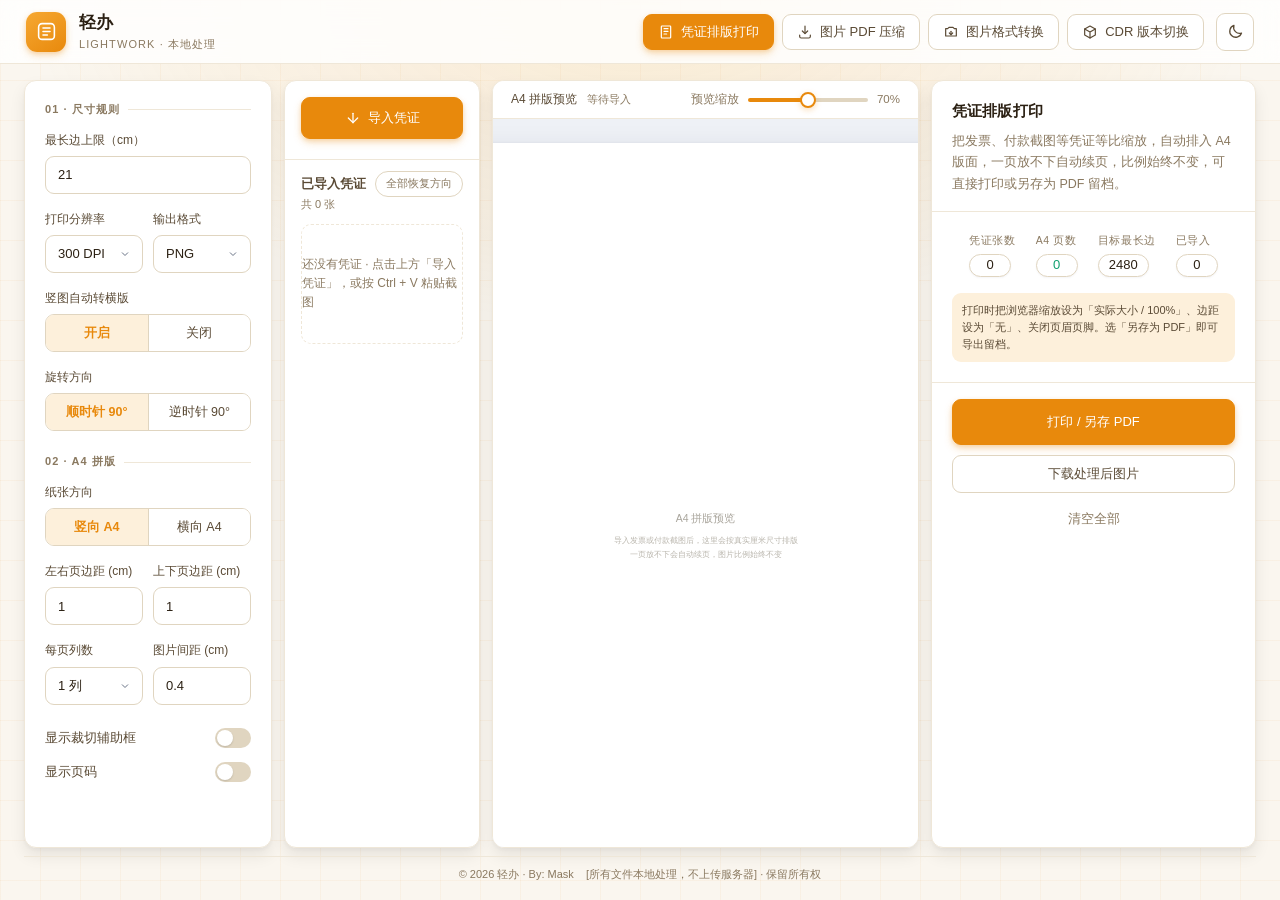
==== commit aa924aae: "更新页脚文案：By: Mask / 本地处理 / 保留所有权" ====
--- a/index.html
+++ b/index.html
@@ -322,6 +322,9 @@
   transition:all .3s ease-out;
 }
 .vcard:hover{border-color:var(--light-purple);box-shadow:var(--shadow-lift);transform:translateY(-1px)}
+.vcard:active{cursor:grabbing}
+.vcard.dragging{opacity:.4;outline:2px dashed var(--purple);outline-offset:-2px}
+.vcard.drag-over{outline:2px solid var(--purple);outline-offset:-2px}
 .vcard .thumb{position:absolute;inset:0;width:100%;height:100%;border-radius:0;background:#eef1f6;overflow:hidden;margin:0}
 .vcard .thumb img{width:100%;height:100%;object-fit:cover;display:block}
 .vcard .badge{position:absolute;top:8px;left:8px;z-index:3;background:rgba(10,20,36,.72);color:#fff;font-size:9.5px;padding:2px 7px;border-radius:999px;backdrop-filter:blur(4px)}
@@ -369,6 +372,7 @@
 .p-frame img{display:block;width:100%;height:100%}
 .p-frame.guide{outline:0.025cm dashed #b9b5ac;outline-offset:0}
 .page-num{position:absolute;bottom:.45cm;right:.6cm;font-size:8pt;color:#b4b0a8;font-variant-numeric:tabular-nums}
+.page-foot{display:none;position:absolute;left:0;right:0;bottom:.12cm;text-align:center;font-size:7pt;color:#b4b0a8;white-space:nowrap}
 .empty-page{width:100%;height:100%;display:flex;flex-direction:column;align-items:center;justify-content:center;gap:10px;color:#b9b5ac}
 .empty-page .big{font-size:15px;color:#a9a59c}
 .empty-page .sm{font-size:11px;line-height:1.8;text-align:center}
@@ -405,17 +409,15 @@
 
 /* ---------- 打印 ---------- */
 @media print{
-  body{background:#fff}
-  .topbar,.no-print,.panel:not(.panel-voucher){display:none!important}
-  .wrap{max-width:none;padding:0}
-  .panel-voucher{display:block!important}
+  html,body{background:#fff!important;background-image:none!important;height:auto!important;overflow:visible!important;color:#000!important}
+  body::before{display:none!important}
+  .topbar,.no-print,.panel:not(.panel-voucher),.foot{display:none!important}
+  .wrap{max-width:none!important;width:auto!important;padding:0!important;margin:0!important;display:block!important;background:#fff!important}
+  .panel-voucher,.panel-voucher .layout,.panel-voucher .v-right2,.preview-scroll,.pages-scaler{display:block!important;background:#fff!important;box-shadow:none!important;border:0!important;padding:0!important;margin:0!important;max-height:none!important;max-width:none!important;overflow:visible!important;gap:0!important;zoom:1!important}
   .panel-voucher .v-left1,.panel-voucher .v-left2,.panel-voucher .v-right1,.panel-voucher .file-area,.panel-voucher .preview-bar{display:none!important}
-  .panel-voucher .layout{display:block}
-  .panel-voucher .v-right2{display:block;border:0;box-shadow:none}
-  .preview-scroll{display:block;overflow:visible;padding:0;background:#fff;max-height:none}
-  .pages-scaler{zoom:1!important;display:block;gap:0}
-  .page{box-shadow:none!important;margin:0!important;break-after:page;page-break-after:always}
+  .page{box-shadow:none!important;margin:0!important;break-after:page;page-break-after:always;background:#fff!important}
   .page:last-child{break-after:auto;page-break-after:auto}
+  .page-foot{display:block!important}
   *{-webkit-print-color-adjust:exact;print-color-adjust:exact}
 }
 
@@ -941,7 +943,7 @@
 
 
 
-  <div class="foot">© 2026 轻办 · 所有文件均在本地浏览器处理，不上传服务器 · 保留所有权利</div>
+  <div class="foot">© 2026 轻办 · By: Mask&nbsp;&nbsp;&nbsp;&nbsp;[所有文件本地处理，不上传服务器] · 保留所有权</div>
 </div>
 
 <div class="toast" id="toast"></div>
@@ -9053,7 +9055,7 @@
 }
 function setPdfStatus(txt){var el=$('vcPdfStatus');if(el) el.textContent=txt||'';}
 function pushItem(src,name,extra){
-  var it={id:++seq,name:name,src:src,img:null,rot:0,locked:false,out:'',w:0,h:0,ow:0,oh:0,physW:0,physH:0,lowRes:false,ready:false,error:false,isPdf:false,pageNo:0,pdfPages:0};
+  var it={id:++seq,name:name,src:src,img:null,rot:0,locked:false,out:'',zoom:1,w:0,h:0,ow:0,oh:0,physW:0,physH:0,lowRes:false,ready:false,error:false,isPdf:false,pageNo:0,pdfPages:0};
   if(extra) Object.keys(extra).forEach(function(k){it[k]=extra[k];});
   items.push(it);
   loadImage(src).then(function(im){
@@ -9109,14 +9111,14 @@
   renderStrip();schedule(true);
 }
 function process(it){
-  if(!it.ready||it.error) return;
+  if(!it.ready||it.error||!it.img) return;
   var im=it.img;
   var swapped=(it.rot%180!==0);
   var baseW=swapped?im.naturalHeight:im.naturalWidth;
   var baseH=swapped?im.naturalWidth:im.naturalHeight;
   var targetPx=cm2px(settings.maxCm,settings.dpi);
   var longest=Math.max(baseW,baseH);
-  var scale=Math.min(1,targetPx/longest);
+  var scale=Math.min(1,targetPx/longest)*(it.zoom||1);
   var outW=Math.max(1,Math.round(baseW*scale));
   var outH=Math.max(1,Math.round(baseH*scale));
   var c=document.createElement('canvas');
@@ -9151,6 +9153,8 @@
   cw:'<svg viewBox="0 0 24 24"><polyline points="22.5 4.5 22.5 10.5 16.5 10.5"/><path d="M20.1 15.2A8.6 8.6 0 1 1 18 6.6L22.5 10.5"/></svg>',
   up:'<svg viewBox="0 0 24 24"><line x1="12" y1="20" x2="12" y2="4.5"/><polyline points="5.5 11 12 4.5 18.5 11"/></svg>',
   down:'<svg viewBox="0 0 24 24"><line x1="12" y1="4" x2="12" y2="19.5"/><polyline points="5.5 13 12 19.5 18.5 13"/></svg>',
+  zoomin:'<svg viewBox="0 0 24 24"><circle cx="10.5" cy="10.5" r="6.5"/><line x1="15.5" y1="15.5" x2="21" y2="21"/><line x1="10.5" y1="7.5" x2="10.5" y2="13.5"/><line x1="7.5" y1="10.5" x2="13.5" y2="10.5"/></svg>',
+  zoomout:'<svg viewBox="0 0 24 24"><circle cx="10.5" cy="10.5" r="6.5"/><line x1="15.5" y1="15.5" x2="21" y2="21"/><line x1="7.5" y1="10.5" x2="13.5" y2="10.5"/></svg>',
   x:'<svg viewBox="0 0 24 24"><line x1="6.5" y1="6.5" x2="17.5" y2="17.5"/><line x1="17.5" y1="6.5" x2="6.5" y2="17.5"/></svg>'
 };
 function renderStrip(){
@@ -9168,17 +9172,18 @@
     if(it.ready){
       detail=it.w+'×'+it.h+' px · '+it.physW.toFixed(1)+'×'+it.physH.toFixed(1)+' cm';
       if(it.rot) detail+=' · 旋转 '+it.rot+'°';
+      if(it.zoom&&it.zoom!==1) detail+=' · 缩放 '+Math.round(it.zoom*100)+'%';
     }
-    return       '<div class="vcard" data-id="'+it.id+'">'+
-      '<div class="thumb">'+(it.out?'<img src="'+it.out+'" alt="">':'')+'</div>'+
+    return       '<div class="vcard" data-id="'+it.id+'" draggable="true" title="按住左键拖动排序 · 单击看大图">'+
+      '<div class="thumb">'+(it.out?'<img src="'+it.out+'" alt="" draggable="false">':'')+'</div>'+
       badge+
       '<div class="vcard-info"><b>'+esc(n+'. '+it.name)+'</b>'+esc(detail)+'</div>'+
       '<div class="vcard-overlay">'+
         '<div class="ops">'+
           '<button data-act="ccw" data-id="'+it.id+'" title="逆时针 90°">'+ICO.ccw+'</button>'+
           '<button data-act="cw" data-id="'+it.id+'" title="顺时针 90°">'+ICO.cw+'</button>'+
-          '<button data-act="up" data-id="'+it.id+'" title="向上移动">'+ICO.up+'</button>'+
-          '<button data-act="down" data-id="'+it.id+'" title="向下移动">'+ICO.down+'</button>'+
+          '<button data-act="zoomout" data-id="'+it.id+'" title="缩小">'+ICO.zoomout+'</button>'+
+          '<button data-act="zoomin" data-id="'+it.id+'" title="放大">'+ICO.zoomin+'</button>'+
           '<button class="del" data-act="del" data-id="'+it.id+'" title="删除">'+ICO.x+'</button>'+
         '</div>'+
       '</div>'+
@@ -9214,6 +9219,7 @@
   return {pw:pw,ph:ph,availW:availW,availH:availH,cellW:cellW,cols:cols,pages:pages};
 }
 function renderPages(){
+  document.getElementById('pageRule').textContent='@page{size:A4 '+settings.paper+';margin:0}';
   var L=buildLayout();
   var box=$('vcPages');
   $('vcPageInfo').textContent=L.pages.length+' 页 · '+(settings.paper==='landscape'?'A4 横向':'A4 竖向')+' · '+settings.cols+' 列';
@@ -9241,7 +9247,8 @@
     }).join('');
     var num=settings.pageNum?'<div class="page-num">'+(pi+1)+' / '+L.pages.length+'</div>':'';
     return '<div class="page" style="width:'+L.pw+'cm;height:'+L.ph+'cm">'+
-      '<div class="page-body" style="padding:'+settings.my+'cm '+settings.mx+'cm">'+body+'</div>'+num+'</div>';
+      '<div class="page-body" style="padding:'+settings.my+'cm '+settings.mx+'cm">'+body+'</div>'+num+
+      '<div class="page-foot">© 2026 轻办 · By: Mask&nbsp;&nbsp;&nbsp;&nbsp;[所有文件本地处理，不上传服务器] · 保留所有权</div></div>';
   }).join('');
   box.innerHTML=html;
 }
@@ -9306,7 +9313,9 @@
   if(it.rot) meta.push('旋转 '+it.rot+'°');
   Lightbox.open(it.out||it.src,it.name,meta.join(' · '));
 }
+var vcSuppressClickUntil=0;
 $('vcStrip').addEventListener('click',function(e){
+  if(Date.now()<vcSuppressClickUntil) return;
   var b=e.target.closest('button[data-act]');
   if(!b){
     var card=e.target.closest('.vcard');
@@ -9319,9 +9328,44 @@
   var it=items[idx];
   if(act==='del'){try{URL.revokeObjectURL(it.src);}catch(err){}items.splice(idx,1);schedule(false);return;}
   if(act==='cw'||act==='ccw'){it.locked=true;it.rot=(it.rot+(act==='cw'?90:270))%360;process(it);renderStrip();renderPages();renderStat();return;}
-  if(act==='up'&&idx>0){var t=items[idx-1];items[idx-1]=it;items[idx]=t;}
-  if(act==='down'&&idx<items.length-1){var t2=items[idx+1];items[idx+1]=it;items[idx]=t2;}
+  if(act==='zoomin'||act==='zoomout'){
+    var nz=(it.zoom||1)+(act==='zoomin'?0.2:-0.2);
+    it.zoom=Math.max(0.4,Math.min(5,Math.round(nz*100)/100));
+    process(it);renderStrip();renderPages();renderStat();return;
+  }
   renderStrip();renderPages();
+});
+var vcDragId=null;
+$('vcStrip').addEventListener('dragstart',function(e){
+  if(e.target.closest('button')){e.preventDefault();return;}
+  var card=e.target.closest('.vcard');if(!card) return;
+  vcDragId=parseInt(card.dataset.id,10);
+  card.classList.add('dragging');
+  e.dataTransfer.effectAllowed='move';
+  try{e.dataTransfer.setData('text/plain',String(vcDragId));}catch(err){}
+});
+$('vcStrip').addEventListener('dragover',function(e){
+  var card=e.target.closest('.vcard');
+  if(!card||vcDragId==null) return;
+  e.preventDefault();e.dataTransfer.dropEffect='move';
+  Array.prototype.forEach.call($('vcStrip').querySelectorAll('.vcard'),function(c){if(c!==card)c.classList.remove('drag-over');});
+  card.classList.add('drag-over');
+});
+$('vcStrip').addEventListener('drop',function(e){
+  var card=e.target.closest('.vcard');
+  if(!card||vcDragId==null) return;
+  e.preventDefault();
+  var toId=parseInt(card.dataset.id,10);
+  if(toId!==vcDragId){
+    var from=items.findIndex(function(x){return x.id===vcDragId;});
+    var to=items.findIndex(function(x){return x.id===toId;});
+    if(from>=0&&to>=0){var moved=items.splice(from,1)[0];items.splice(to,0,moved);renderStrip();renderPages();}
+  }
+  vcDragId=null;
+});
+$('vcStrip').addEventListener('dragend',function(){
+  Array.prototype.forEach.call($('vcStrip').querySelectorAll('.vcard'),function(c){c.classList.remove('dragging','drag-over');});
+  vcDragId=null;vcSuppressClickUntil=Date.now()+300;
 });
 $('vcClear').addEventListener('click',function(){
   items.forEach(function(it){try{URL.revokeObjectURL(it.src);}catch(err){}});
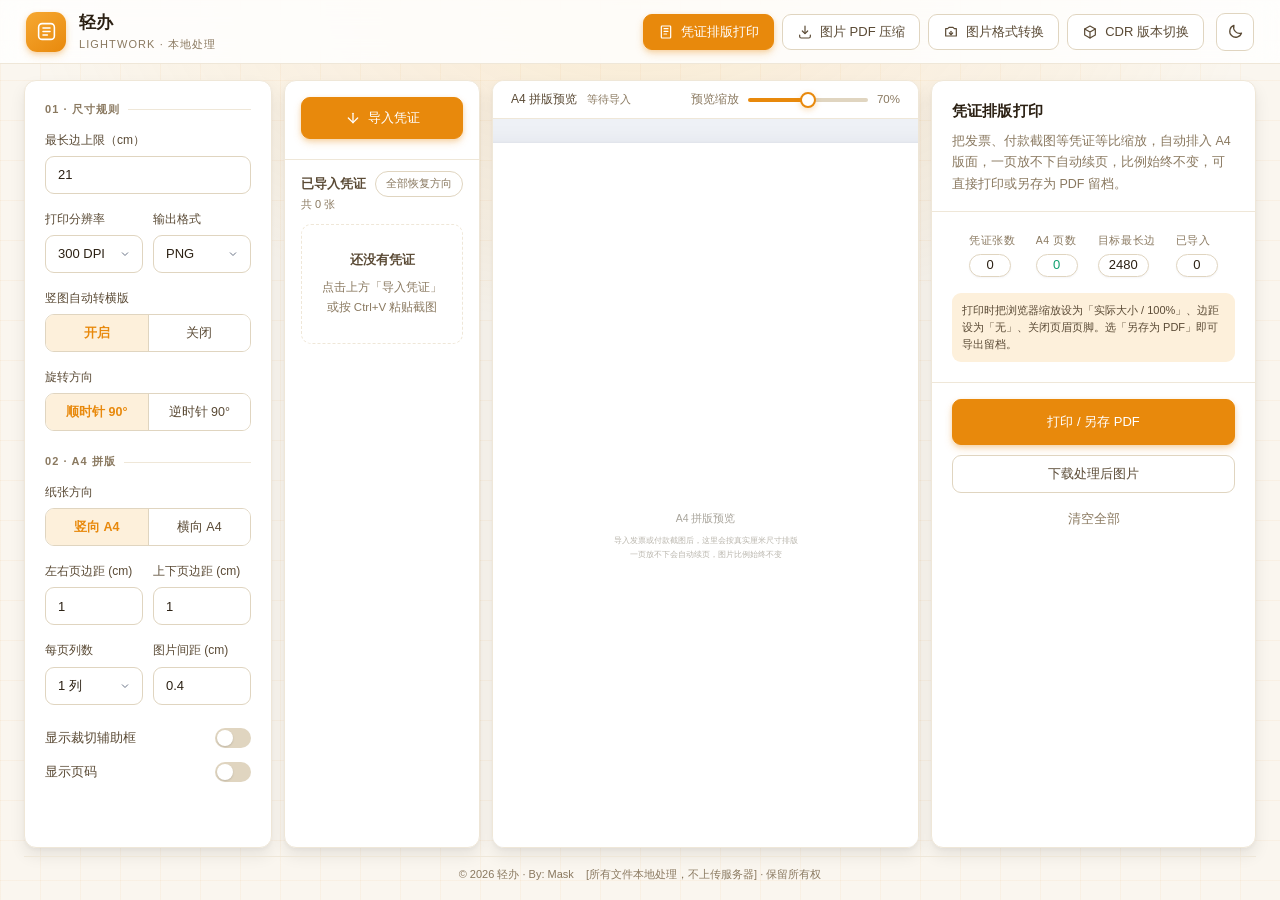
==== commit 7f3778d7: "优化空态提示：文字分两段显示，Ctrl+V 不再拆行" ====
--- a/index.html
+++ b/index.html
@@ -315,7 +315,9 @@
 .vc-strip-col{flex-direction:column;overflow-y:auto;overflow-x:hidden;max-height:calc(100vh - 260px);gap:10px;padding-bottom:8px}
 .vc-strip-col .vcard{width:100%;flex-shrink:0}
 .vc-strip-col .empty-strip{min-height:120px}
-.empty-strip{display:flex;align-items:center;justify-content:center;width:100%;color:var(--muted);font-size:12px;border:1px dashed var(--line);border-radius:10px;min-height:84px}
+.empty-strip{display:flex;flex-direction:column;align-items:center;justify-content:center;box-sizing:border-box;width:100%;padding:14px 14px;color:var(--muted);font-size:12px;line-height:1.7;text-align:center;border:1px dashed var(--line);border-radius:10px;min-height:84px;gap:5px}
+.empty-strip .es-title{font-size:12.5px;color:var(--ink-2);font-weight:600}
+.empty-strip .es-sub{font-size:11.5px;line-height:1.75;color:var(--muted)}
 .vcard{
   width:190px;flex-shrink:0;border:1px solid var(--line);border-radius:10px;background:var(--surface);
   padding:0;position:relative;overflow:hidden;height:160px;cursor:zoom-in;
@@ -9161,7 +9163,7 @@
   var box=$('vcStrip');
   $('vcFileCnt').textContent='共 '+(items.length||0)+' 张';
   if(!items.length){
-    box.innerHTML='<div class="empty-strip">还没有凭证 · 点击上方「导入凭证」，或按 Ctrl + V 粘贴截图</div>';
+    box.innerHTML='<div class="empty-strip"><div class="es-title">还没有凭证</div><div class="es-sub">点击上方「导入凭证」<br>或按 Ctrl+V 粘贴截图</div></div>';
     return;
   }
   box.innerHTML=items.map(function(it,i){
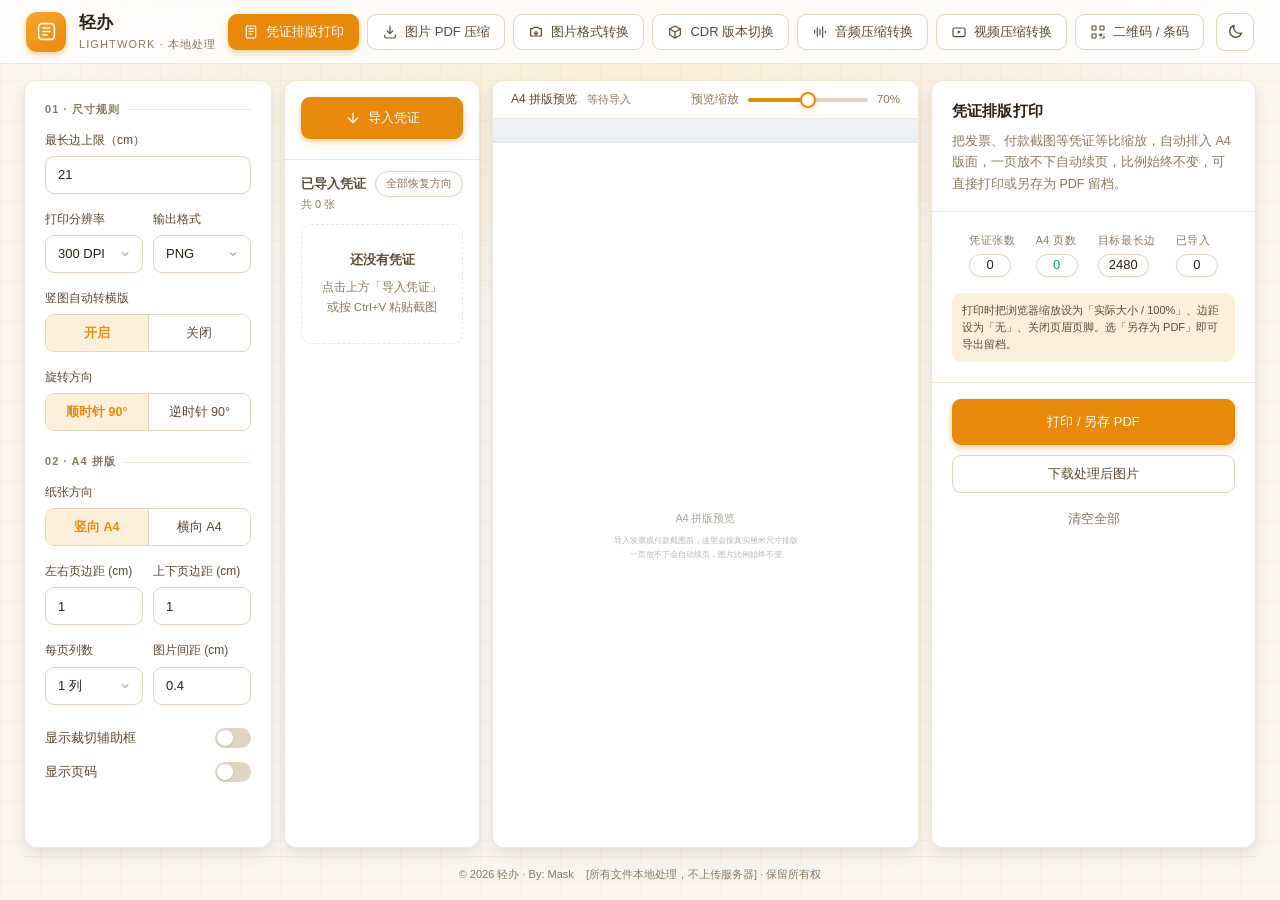
==== commit 826fd234: "重构为拆分版并新增音频/视频/二维码工具 - 拆分 index.html + assets/，移除单文件版本（保留 --single 构建开关） - 新增音频压缩转换（MP3/FLAC/WAV/AAC" ====
--- a/index.html
+++ b/index.html
@@ -1,9409 +1,10203 @@
-<!DOCTYPE html>
-<html lang="zh-CN">
-<head>
-<meta charset="utf-8">
-<meta name="viewport" content="width=device-width,initial-scale=1">
-<title>轻办 · 文档 / 图片 / 凭证处理</title>
-<style id="pageRule"></style>
-<style>
-:root{
-  --purple:#e8890c;
-  --purple-deep:#c97407;
-  --purple-soft:#fdf0db;
-  --cyan:#f5a623;
-  --light-purple:#f6a832;
-  --light-cyan:#ffd08a;
-  --ink:#2b2013;
-  --ink-2:#5a4a35;
-  --muted:#8a7960;
-  --bg:#faf6ef;
-  --surface:#ffffff;
-  --line:#efe7d8;
-  --line-2:#e0d5c0;
-  --ok:#0e9f6e;
-  --ok-soft:#e6f7f0;
-  --warn:#a46a1f;
-  --warn-soft:#fdf3e2;
-  --err:#c23b31;
-  --err-soft:#fcebea;
-  --sans:-apple-system,BlinkMacSystemFont,"Segoe UI","PingFang SC","Hiragino Sans GB","Microsoft YaHei",sans-serif;
-  --display:"Bodoni MT",Didot,"Playfair Display",Georgia,"Times New Roman",serif;
-  --shadow-card:0 2px 4px rgba(0,0,0,.04),0 8px 16px rgba(0,0,0,.08);
-  --shadow-lift:0 12px 30px rgba(0,0,0,.08);
-  --shadow-btn:0 2px 4px rgba(232,137,12,.22),0 4px 8px rgba(232,137,12,.2);
-  --shadow-btn-hover:0 2px 5px rgba(232,137,12,.4),inset 0 1px 0 rgba(255,255,255,.25);
-}
-*{box-sizing:border-box}
-html,body{margin:0;padding:0}
-body{
-  background:var(--bg);color:var(--ink);font-family:var(--sans);font-size:14px;line-height:1.6;
-  -webkit-font-smoothing:antialiased;min-height:100vh;
-  background-image:
-    linear-gradient(to right, rgba(232,137,12,.05) 1px, transparent 1px),
-    linear-gradient(to bottom, rgba(232,137,12,.05) 1px, transparent 1px);
-  background-size:40px 40px;
-}
-body::before{
-  content:"";position:fixed;top:-320px;left:50%;transform:translateX(-50%);z-index:0;
-  width:1200px;height:640px;pointer-events:none;
-  background:radial-gradient(ellipse at 50% 50%, rgba(246,168,50,.14), rgba(245,166,35,.04) 55%, transparent 72%);
-}
-button,input,select{font-family:inherit}
-button{cursor:pointer}
-.num{font-variant-numeric:tabular-nums;font-feature-settings:"tnum"}
-.hidden{display:none!important}
-
-/* ---------- 顶栏 ---------- */
-.topbar{
-  position:sticky;top:0;z-index:50;height:64px;display:flex;align-items:center;justify-content:space-between;
-  gap:20px;padding:0 26px;background:rgba(255,255,255,.82);backdrop-filter:blur(14px);
-  border-bottom:1px solid var(--line);
-}
-html[data-theme="dark"] .topbar{background:rgba(11,17,32,.82)}
-.brand{display:flex;align-items:center;gap:13px;min-width:0}
-.mark{
-  width:40px;height:40px;border-radius:11px;display:grid;place-items:center;flex:none;
-  background:linear-gradient(145deg,var(--light-purple),var(--purple));
-  box-shadow:var(--shadow-btn);
-}
-.mark svg{width:21px;height:21px}
-.brand-name{font-size:17px;font-weight:600;letter-spacing:.02em;white-space:nowrap}
-.brand-sub{font-size:11px;color:var(--muted);letter-spacing:.1em;white-space:nowrap}
-
-/* ---------- 右上角功能按钮组 ---------- */
-.toolgroup{display:flex;align-items:center;gap:8px;flex-shrink:0;flex-wrap:nowrap}
-.fn-btn{
-  display:inline-flex;align-items:center;gap:7px;border:1px solid var(--line-2);background:var(--surface);
-  color:var(--ink-2);font-size:13px;font-weight:500;padding:8px 14px;border-radius:9px;
-  transition:all .3s ease-out;white-space:nowrap;
-}
-.fn-btn svg{width:16px;height:16px;stroke-width:1.8}
-.fn-btn:hover{border-color:var(--light-purple);color:var(--purple);transform:translateY(-.5px);box-shadow:var(--shadow-card)}
-.fn-btn.active{border-color:var(--purple);background:var(--purple);color:#fff;box-shadow:var(--shadow-btn)}
-.fn-btn.active:hover{color:#fff;background:var(--purple-deep);box-shadow:var(--shadow-btn-hover)}
-.theme-btn{
-  width:38px;height:38px;flex:0 0 38px;border:1px solid var(--line-2);background:var(--surface);border-radius:9px;
-  display:grid;place-items:center;color:var(--ink-2);transition:all .3s ease-out;margin-left:4px;
-}
-.theme-btn svg{width:17px;height:17px;stroke-width:1.8}
-.theme-btn:hover{border-color:var(--light-purple);color:var(--purple);transform:translateY(-.5px);box-shadow:var(--shadow-card)}
-.theme-btn:active{transform:scale(.96)}
-
-/* ---------- 布局 ---------- */
-.wrap{max-width:1500px;margin:0 auto;padding:24px 24px 70px;position:relative;z-index:1}
-
-/* ---------- 面板 ---------- */
-.panel{display:none}
-.panel.active{display:block;animation:fadeIn .3s ease-out}
-@keyframes fadeIn{from{opacity:0;transform:translateY(8px)}to{opacity:1;transform:none}}
-
-/* ---------- 通用卡片 ---------- */
-.card{
-  background:var(--surface);border:1px solid var(--line);border-radius:12px;
-  box-shadow:var(--shadow-card);overflow:hidden;
-}
-.card-pad{padding:22px}
-.card-title{font-size:14px;font-weight:600;letter-spacing:.02em;margin:0}
-.card-head{display:flex;align-items:center;justify-content:space-between;padding:16px 22px;border-bottom:1px solid var(--line)}
-.card-head h3{margin:0;font-size:14px;font-weight:600}
-
-/* ---------- 拖放区 ---------- */
-.drop{
-  position:relative;border:1.5px dashed var(--line-2);border-radius:12px;
-  background:linear-gradient(180deg,#fbfcfe,#fff);padding:18px 20px 20px;text-align:center;cursor:pointer;
-  transition:all .25s ease-out;overflow:hidden;
-}
-.drop:hover{border-color:var(--light-purple);transform:translateY(-2px);box-shadow:var(--shadow-card)}
-.drop.over{border-color:var(--purple);background:var(--purple-soft);transform:scale(1.006)}
-.drop-title{font-size:15px;font-weight:600;margin-bottom:4px}
-.drop-sub{font-size:12.5px;color:var(--muted);line-height:1.7}
-.drop-btn{
-  display:inline-flex;align-items:center;gap:7px;margin-top:12px;border:0;color:#fff;font-size:13px;font-weight:600;
-  padding:10px 20px;border-radius:10px;background:var(--purple);
-  box-shadow:var(--shadow-btn);
-  transition:all .3s ease-out;
-}
-.drop-btn:hover{transform:translateY(-.5px);background:var(--purple-deep);box-shadow:var(--shadow-btn-hover)}
-.drop-btn:active{transform:scale(.98);box-shadow:inset 0 2px 4px rgba(0,0,0,.2)}
-
-/* ---------- 按钮 ---------- */
-.btn{
-  border:1px solid var(--line-2);background:var(--surface);color:var(--ink-2);font-size:13px;font-weight:500;
-  padding:9px 16px;border-radius:9px;transition:all .3s ease-out;display:inline-flex;align-items:center;gap:7px;white-space:nowrap;
-}
-.btn svg{width:14px;height:14px;stroke-width:1.9}
-.btn:hover{border-color:var(--light-purple);color:var(--purple);transform:translateY(-.5px);box-shadow:var(--shadow-card)}
-.btn:active{transform:scale(.98)}
-.btn.primary{
-  border-color:var(--purple);background:var(--purple);color:#fff;
-  box-shadow:var(--shadow-btn);
-}
-.btn.primary:hover{border-color:var(--purple-deep);background:var(--purple-deep);color:#fff;box-shadow:var(--shadow-btn-hover)}
-.btn.ghost{border-color:transparent;background:transparent;color:var(--muted);padding:6px 10px}
-.btn.ghost:hover{background:var(--purple-soft);color:var(--purple)}
-.btn:disabled{opacity:.45;cursor:not-allowed;transform:none;box-shadow:none}
-
-/* ---------- 表单 ---------- */
-.field{margin-bottom:16px}
-.field:last-child{margin-bottom:0}
-.field label{display:block;font-size:12px;color:var(--ink-2);margin-bottom:6px;font-weight:500}
-.field .hint{font-size:11px;color:var(--muted);margin-top:5px;line-height:1.55}
-.field-head{display:flex;align-items:baseline;justify-content:space-between;margin-bottom:8px}
-.field-label{font-size:12.5px;color:var(--ink-2);font-weight:500}
-.field-value{font-family:var(--display);font-size:16px;color:var(--purple);font-variant-numeric:tabular-nums}
-select.input,input.input{
-  width:100%;height:38px;padding:0 32px 0 12px;border:1px solid var(--line-2);border-radius:9px;
-  background:var(--surface);color:var(--ink);font-size:13px;outline:none;transition:.2s;
-  appearance:none;
-  background-image:url("data:image/svg+xml,%3Csvg xmlns='http://www.w3.org/2000/svg' width='12' height='12' viewBox='0 0 24 24' fill='none' stroke='%23697386' stroke-width='2'%3E%3Cpath d='M6 9l6 6 6-6'/%3E%3C/svg%3E");
-  background-repeat:no-repeat;background-position:right 11px center;
-}
-input.input{padding:0 12px;background-image:none}
-select.input:focus,input.input:focus{border-color:var(--purple);box-shadow:0 0 0 3px var(--purple-soft)}
-input[type=range]{-webkit-appearance:none;appearance:none;width:100%;height:4px;border-radius:4px;background:linear-gradient(90deg,var(--purple) var(--p,50%),var(--line-2) var(--p,50%));outline:none;margin:6px 0}
-input[type=range]::-webkit-slider-thumb{-webkit-appearance:none;appearance:none;width:16px;height:16px;border-radius:50%;background:#fff;border:2px solid var(--purple);box-shadow:0 2px 6px rgba(232,137,12,.28);cursor:pointer}
-input[type=range]::-moz-range-thumb{width:14px;height:14px;border-radius:50%;background:#fff;border:2px solid var(--purple);box-shadow:0 2px 6px rgba(232,137,12,.28);cursor:pointer}
-
-/* ---------- 分段选择 ---------- */
-.seg{display:flex;border:1px solid var(--line-2);border-radius:9px;overflow:hidden;height:38px}
-.seg button{flex:1;border:0;background:var(--surface);font-size:12.5px;color:var(--ink-2);border-right:1px solid var(--line-2);transition:.15s}
-.seg button:last-child{border-right:0}
-.seg button.on{background:var(--purple-soft);color:var(--purple);font-weight:600}
-.seg button:hover:not(.on){background:var(--surface)}
-
-/* ---------- 开关 ---------- */
-.switch{display:flex;align-items:center;justify-content:space-between;gap:10px;padding:7px 0;font-size:12.5px;color:var(--ink-2)}
-.switch input{appearance:none;width:36px;height:20px;border-radius:20px;background:var(--line-2);position:relative;transition:.2s;flex-shrink:0;margin:0;cursor:pointer}
-.switch input::after{content:"";position:absolute;top:2px;left:2px;width:16px;height:16px;border-radius:50%;background:#fff;transition:.2s;box-shadow:0 1px 2px rgba(0,0,0,.15)}
-.switch input:checked{background:var(--purple)}
-.switch input:checked::after{left:18px}
-
-/* ---------- 复选框 ---------- */
-.chk{display:flex;align-items:flex-start;gap:9px;cursor:pointer;font-size:12.5px;color:var(--ink-2);user-select:none}
-.chk input{appearance:none;width:16px;height:16px;border:1.5px solid var(--line-2);border-radius:5px;background:var(--surface);cursor:pointer;flex:none;margin:2px 0 0;position:relative;transition:.16s}
-.chk input:checked{background:var(--purple);border-color:var(--purple)}
-.chk input:checked:after{content:"";position:absolute;left:4.5px;top:1px;width:4px;height:8px;border:solid #fff;border-width:0 2px 2px 0;transform:rotate(43deg)}
-.chk b{color:var(--ink);font-weight:600}
-.chk small{display:block;color:var(--muted);font-size:11px;line-height:1.5}
-
-/* ---------- 提示框 ---------- */
-.callout{background:#fbfcfe;border:1px solid var(--line);border-radius:10px;padding:12px 13px;font-size:11.5px;color:var(--ink-2);line-height:1.75}
-.callout strong{color:var(--purple);font-weight:600}
-.notice{font-size:11px;line-height:1.55;border-radius:9px;padding:9px 10px;margin-top:10px}
-.notice.warn{background:var(--warn-soft);color:#8a661e}
-.notice.danger{background:var(--err-soft);color:var(--err)}
-.notice.info{background:var(--purple-soft);color:var(--ink-2)}
-
-/* ---------- 列表 / 文件行 ---------- */
-.list{display:flex;flex-direction:column;gap:9px;min-height:84px}
-.empty{border:1px solid var(--line);border-radius:10px;padding:28px 16px;text-align:center;color:var(--muted);font-size:12.5px;line-height:1.7;background:var(--surface)}
-.item{
-  display:flex;align-items:center;gap:13px;border:1px solid var(--line);border-radius:11px;padding:11px 13px;
-  background:var(--surface);transition:all .4s ease-out;position:relative;overflow:hidden;
-}
-.item:hover{border-color:var(--line-2);transform:translateY(-1px);box-shadow:var(--shadow-lift)}
-.thumb{width:44px;height:44px;flex:0 0 44px;border-radius:10px;object-fit:cover;background:var(--purple-soft);display:grid;place-items:center;overflow:hidden;color:var(--purple)}
-.thumb img{width:100%;height:100%;object-fit:cover;cursor:zoom-in}
-.thumb svg{width:22px;height:22px;stroke-width:1.5}
-.item-main{flex:1;min-width:0}
-.item-name{font-size:13px;font-weight:600;white-space:nowrap;overflow:hidden;text-overflow:ellipsis;margin-bottom:4px}
-.item-meta{font-size:11.5px;color:var(--muted);display:flex;align-items:center;gap:8px;flex-wrap:wrap}
-.item-meta .sep{color:var(--line-2)}
-.saving{color:var(--ok);font-weight:600}
-.status-wait{color:var(--muted)}
-.status-work{color:var(--purple)}
-.status-err{color:var(--err)}
-.status-best{color:var(--warn)}
-.item-actions{display:flex;align-items:center;gap:6px;flex:0 0 auto}
-.icon-btn{
-  width:30px;height:30px;border:1px solid var(--line);background:var(--surface);border-radius:8px;display:grid;place-items:center;
-  color:var(--muted);transition:all .2s ease-out;
-}
-.icon-btn svg{width:15px;height:15px;stroke-width:1.8}
-.icon-btn:hover{border-color:var(--purple);color:var(--purple);background:var(--purple-soft);transform:translateY(-1px)}
-.icon-btn.dl:hover{border-color:var(--purple);background:var(--purple);color:#fff}
-.icon-btn.del{color:var(--err)}
-.icon-btn.del:hover{border-color:var(--err);background:var(--err-soft);color:var(--err)}
-.mini-bar{position:absolute;left:0;right:0;bottom:0;height:2px;background:var(--line);overflow:hidden}
-.mini-bar i{display:block;height:100%;width:0;background:linear-gradient(90deg,var(--purple),var(--cyan));transition:width .2s}
-
-/* ---------- 状态徽章 ---------- */
-.state{font-size:11.5px;padding:4px 10px;border-radius:20px;flex:none;white-space:nowrap}
-.state.ready{background:var(--surface);color:var(--muted);border:1px solid var(--line)}
-.state.done{background:var(--ok-soft);color:var(--ok)}
-.state.fail{background:var(--err-soft);color:var(--err)}
-.state.work{background:var(--warn-soft);color:var(--warn)}
-
-/* ---------- 进度条 ---------- */
-.progress-line{height:3px;background:var(--line);position:relative;overflow:hidden}
-.progress-line i{display:block;height:100%;width:0;background:linear-gradient(90deg,var(--purple),var(--cyan));transition:width .25s}
-
-/* ---------- 统计 ---------- */
-.actionbar{border-top:1px solid var(--line);background:#fbfcfe;padding:16px 22px;display:flex;align-items:center;justify-content:space-between;gap:18px;flex-wrap:wrap}
-.summary{display:flex;align-items:center;gap:26px;flex-wrap:wrap}
-.stat{display:flex;flex-direction:column;gap:5px;align-items:flex-start}
-.stat-label{font-size:10.5px;color:var(--muted);letter-spacing:.06em;white-space:nowrap}
-.stat-value{
-  font-family:var(--sans);font-size:13px;font-weight:400;color:var(--ink);
-  font-variant-numeric:tabular-nums;line-height:1.1;
-  display:inline-flex;align-items:center;justify-content:center;
-  min-width:42px;min-height:23px;padding:2px 10px;
-  border:1px solid var(--line-2);border-radius:999px;background:var(--surface);
-  box-shadow:0 1px 2px rgba(10,37,64,.04);
-}
-.stat-value.hl{color:var(--ok)}
-.action-btns{display:flex;gap:9px;align-items:center}
-
-/* ---------- 模式选择卡 ---------- */
-.modes{display:flex;flex-direction:column;gap:9px}
-.mode{border:1px solid var(--line);border-radius:11px;padding:12px 13px;cursor:pointer;transition:all .4s ease-out;display:flex;gap:10px;align-items:flex-start}
-.mode:hover{border-color:var(--line-2);transform:translateY(-1px);box-shadow:var(--shadow-card)}
-.mode.on{border-color:var(--light-purple);background:var(--purple-soft)}
-.radio{width:15px;height:15px;flex:0 0 15px;border:1.5px solid var(--line-2);border-radius:50%;margin-top:2px;display:grid;place-items:center;transition:.2s}
-.mode.on .radio{border-color:var(--purple)}
-.mode.on .radio::after{content:"";width:7px;height:7px;border-radius:50%;background:var(--purple)}
-.mode-name{font-size:12.5px;font-weight:600;margin-bottom:4px}
-.mode-desc{font-size:11px;color:var(--muted);line-height:1.6}
-
-/* ---------- 格式 / 尺寸 chip ---------- */
-.fmt-grid{display:grid;grid-template-columns:repeat(3,1fr);gap:7px}
-.fmt-chip{border:1px solid var(--line);background:#fff;border-radius:10px;padding:10px 3px 9px;text-align:center;transition:all .3s ease-out;display:flex;flex-direction:column;align-items:center;gap:3px}
-.fmt-chip b{font-size:12.5px;font-weight:600;color:var(--ink-2);letter-spacing:.02em}
-.fmt-chip span{font-size:9.5px;color:var(--muted);white-space:nowrap}
-.fmt-chip:hover{border-color:var(--light-purple);transform:translateY(-1px)}
-.fmt-chip:hover b{color:var(--purple)}
-.fmt-chip.on{border-color:var(--purple);background:var(--purple-soft);box-shadow:inset 0 0 0 1px rgba(232,137,12,.12)}
-.fmt-chip.on b{color:var(--purple)}
-.fmt-chip.on span{color:var(--light-purple)}
-.size-grid{display:grid;grid-template-columns:repeat(3,1fr);gap:7px}
-.size-chip{border:1px solid var(--line);background:#fff;border-radius:9px;padding:9px 2px;font-size:11.5px;color:var(--ink-2);text-align:center;transition:all .3s ease-out;font-variant-numeric:tabular-nums}
-.size-chip:hover{border-color:var(--light-purple);color:var(--purple);transform:translateY(-1px)}
-.size-chip.on{border-color:var(--purple);background:var(--purple-soft);color:var(--purple);font-weight:600;box-shadow:inset 0 0 0 1px rgba(232,137,12,.12)}
-.field.inactive{opacity:.38;pointer-events:none}
-
-/* ---------- 三列通用布局（CDR / 图片PDF / 格式转换） ---------- */
-.col3{display:grid;grid-template-columns:300px minmax(0,1fr) 280px;gap:18px;align-items:start}
-.col3 .col-side{background:var(--surface);border:1px solid var(--line);border-radius:12px;box-shadow:var(--shadow-card);padding:20px}
-.col3 .col-mid{background:var(--surface);border:1px solid var(--line);border-radius:12px;box-shadow:var(--shadow-card);overflow:hidden}
-.col3 .col-right{background:var(--surface);border:1px solid var(--line);border-radius:12px;box-shadow:var(--shadow-card);overflow:hidden;display:flex;flex-direction:column}
-.col-right-head{padding:18px 20px 16px;border-bottom:1px solid var(--line)}
-.col-right-title{font-size:15px;font-weight:600;letter-spacing:.01em;margin:0 0 8px;color:var(--ink)}
-.col-right-sub{font-size:12.5px;color:var(--muted);line-height:1.7;margin:0}
-.col-right-body{padding:20px;display:flex;flex-direction:column;gap:16px}
-.col-right-foot{border-top:1px solid var(--line);padding:16px 20px;display:flex;flex-direction:column;gap:10px}
-
-/* ---------- 凭证排版专用（四区布局） ---------- */
-.panel-voucher .layout{display:grid;grid-template-columns:248px 196px minmax(0,1fr) 325px;gap:12px;align-items:start}
-.panel-voucher .v-left1{background:var(--surface);border:1px solid var(--line);border-radius:12px;box-shadow:var(--shadow-card);padding:20px;overflow-y:auto;max-height:calc(100vh - 160px)}
-.panel-voucher .v-left2{background:var(--surface);border:1px solid var(--line);border-radius:12px;box-shadow:var(--shadow-card);overflow:hidden;display:flex;flex-direction:column;min-height:420px}
-.panel-voucher .v-right2{background:var(--surface);border:1px solid var(--line);border-radius:12px;box-shadow:var(--shadow-card);overflow:hidden;display:flex;flex-direction:column;min-height:420px}
-.panel-voucher .v-right1{background:var(--surface);border:1px solid var(--line);border-radius:12px;box-shadow:var(--shadow-card);overflow:hidden;display:flex;flex-direction:column}
-.panel-voucher .workspace{display:flex;flex-direction:column;flex:1;min-height:0}
-.panel-voucher .workspace .file-area{border:0;border-bottom:1px solid var(--line);flex:1;display:flex;flex-direction:column;min-height:0}
-.sec{margin-bottom:22px}
-.sec:last-child{margin-bottom:0}
-.sec-title{display:flex;align-items:center;gap:8px;font-size:11px;font-weight:600;letter-spacing:.1em;color:var(--muted);text-transform:uppercase;margin:0 0 12px}
-.sec-title::after{content:"";flex:1;height:1px;background:var(--line)}
-.row2{display:grid;grid-template-columns:1fr 1fr;gap:10px}
-.file-area{background:var(--surface);border-bottom:1px solid var(--line);padding:12px 18px 14px}
-.file-head{display:flex;align-items:center;justify-content:space-between;gap:12px;margin-bottom:10px}
-.file-head .lbl{font-size:12.5px;font-weight:600;color:var(--ink-2)}
-.file-head .cnt{font-size:11px;color:var(--muted)}
-.file-strip{display:flex;gap:10px;overflow-x:auto;padding-bottom:4px;min-height:96px}
-.file-strip::-webkit-scrollbar{height:8px}
-.file-strip::-webkit-scrollbar-thumb{background:var(--line-2);border-radius:8px}
-.vc-strip-col{flex-direction:column;overflow-y:auto;overflow-x:hidden;max-height:calc(100vh - 260px);gap:10px;padding-bottom:8px}
-.vc-strip-col .vcard{width:100%;flex-shrink:0}
-.vc-strip-col .empty-strip{min-height:120px}
-.empty-strip{display:flex;flex-direction:column;align-items:center;justify-content:center;box-sizing:border-box;width:100%;padding:14px 14px;color:var(--muted);font-size:12px;line-height:1.7;text-align:center;border:1px dashed var(--line);border-radius:10px;min-height:84px;gap:5px}
-.empty-strip .es-title{font-size:12.5px;color:var(--ink-2);font-weight:600}
-.empty-strip .es-sub{font-size:11.5px;line-height:1.75;color:var(--muted)}
-.vcard{
-  width:190px;flex-shrink:0;border:1px solid var(--line);border-radius:10px;background:var(--surface);
-  padding:0;position:relative;overflow:hidden;height:160px;cursor:zoom-in;
-  transition:all .3s ease-out;
-}
-.vcard:hover{border-color:var(--light-purple);box-shadow:var(--shadow-lift);transform:translateY(-1px)}
-.vcard:active{cursor:grabbing}
-.vcard.dragging{opacity:.4;outline:2px dashed var(--purple);outline-offset:-2px}
-.vcard.drag-over{outline:2px solid var(--purple);outline-offset:-2px}
-.vcard .thumb{position:absolute;inset:0;width:100%;height:100%;border-radius:0;background:#eef1f6;overflow:hidden;margin:0}
-.vcard .thumb img{width:100%;height:100%;object-fit:cover;display:block}
-.vcard .badge{position:absolute;top:8px;left:8px;z-index:3;background:rgba(10,20,36,.72);color:#fff;font-size:9.5px;padding:2px 7px;border-radius:999px;backdrop-filter:blur(4px)}
-.vcard .badge.warn{background:var(--warn)}
-.vcard .badge.err{background:var(--err)}
-.vcard .badge.vert{background:var(--purple)}
-.vcard .badge.pdf{background:#3f6fa8}
-.vcard-overlay{position:absolute;left:0;right:0;bottom:0;z-index:4;padding:8px}
-.vcard .ops{display:flex;align-items:center;justify-content:center;gap:5px;user-select:none;border:0;padding:0;margin:0}
-.vcard .ops button{
-  position:relative;flex:0 0 auto;width:24px;height:24px;padding:0;
-  border:1px solid rgba(255,255,255,.45);border-radius:7px;
-  background:rgba(12,20,34,.78);color:#fff;
-  backdrop-filter:blur(4px);box-shadow:0 2px 6px rgba(0,0,0,.28);
-  display:inline-flex;align-items:center;justify-content:center;
-  transition:all .18s ease-out;
-}
-.vcard .ops button svg{width:13px;height:13px;display:block;fill:none;stroke:currentColor;stroke-width:1.9;stroke-linecap:round;stroke-linejoin:round;pointer-events:none}
-.vcard .ops button:hover{background:var(--purple);border-color:var(--purple);color:#fff;transform:translateY(-2px)}
-.vcard .ops button.del:hover{background:var(--err);border-color:var(--err);color:#fff}
-.vcard .ops button:active{transform:translateY(0)}
-.vcard-info{
-  position:absolute;top:36px;left:8px;right:8px;z-index:2;
-  padding:8px 10px;border-radius:8px;
-  background:rgba(12,20,34,.9);backdrop-filter:blur(4px);color:rgba(255,255,255,.88);
-  font-size:10px;line-height:1.6;font-variant-numeric:tabular-nums;word-break:break-all;
-  opacity:0;transform:translateY(-4px);transition:all .25s ease-out;pointer-events:none;
-}
-.vcard:hover .vcard-info{opacity:1;transform:none}
-.vcard-info b{display:block;font-size:10.5px;font-weight:600;color:#fff;line-height:1.4;margin-bottom:3px;white-space:nowrap;overflow:hidden;text-overflow:ellipsis}
-.preview-bar{display:flex;align-items:center;justify-content:space-between;gap:16px;padding:9px 18px;background:var(--surface);border-bottom:1px solid var(--line)}
-.preview-bar .l{display:flex;align-items:center;gap:10px;font-size:12px;color:var(--ink-2)}
-.preview-bar .r{display:flex;align-items:center;gap:9px;font-size:11.5px;color:var(--muted)}
-.preview-bar input[type=range]{width:120px;accent-color:var(--purple)}
-.preview-scroll{min-height:400px;max-height:calc(100vh - 240px);overflow-x:hidden;overflow-y:auto;padding:24px 16px 40px;background:#eef1f6;display:flex;justify-content:center;align-items:flex-start;border-radius:0 0 12px 12px}
-.preview-scroll::-webkit-scrollbar{width:6px;height:0}
-.preview-scroll::-webkit-scrollbar-thumb{background:var(--line-2);border-radius:8px;opacity:.55}
-.preview-scroll::-webkit-scrollbar-track{background:transparent}
-.pages-scaler{zoom:.7;display:flex;flex-direction:column;align-items:center;gap:18px}
-.page{background:#fff;position:relative;flex-shrink:0;overflow:hidden;box-shadow:0 2px 6px rgba(10,37,64,.1),0 14px 40px rgba(10,37,64,.12)}
-.page-body{width:100%;height:100%;display:flex;flex-direction:column;justify-content:flex-start}
-.p-row{display:flex;align-items:center;flex-shrink:0}
-.p-cell{display:flex;align-items:center;justify-content:center;flex-shrink:0}
-.p-frame{display:block;flex-shrink:0}
-.p-frame img{display:block;width:100%;height:100%}
-.p-frame.guide{outline:0.025cm dashed #b9b5ac;outline-offset:0}
-.page-num{position:absolute;bottom:.45cm;right:.6cm;font-size:8pt;color:#b4b0a8;font-variant-numeric:tabular-nums}
-.page-foot{display:none;position:absolute;left:0;right:0;bottom:.12cm;text-align:center;font-size:7pt;color:#b4b0a8;white-space:nowrap}
-.empty-page{width:100%;height:100%;display:flex;flex-direction:column;align-items:center;justify-content:center;gap:10px;color:#b9b5ac}
-.empty-page .big{font-size:15px;color:#a9a59c}
-.empty-page .sm{font-size:11px;line-height:1.8;text-align:center}
-
-/* ---------- Toast ---------- */
-.toast{position:fixed;left:50%;bottom:30px;transform:translate(-50%,16px);background:var(--ink);color:#fff;font-size:12.5px;padding:12px 20px;border-radius:11px;box-shadow:0 12px 30px rgba(0,0,0,.18);opacity:0;pointer-events:none;transition:.25s;z-index:100;max-width:82vw;text-align:center}
-.toast.show{opacity:1;transform:translate(-50%,0)}
-.toast.err{background:var(--err)}
-
-/* ---------- 凭证大图预览弹窗 ---------- */
-.lightbox{
-  position:fixed;inset:0;z-index:200;display:none;flex-direction:column;align-items:center;justify-content:center;
-  padding:48px 0 72px;background:rgba(6,11,20,.88);backdrop-filter:blur(8px);
-}
-.lightbox.open{display:flex;animation:fadeIn .2s ease-out}
-.lightbox-body{flex:1;min-height:0;width:100%;display:flex;align-items:center;justify-content:center}
-.lightbox-body img{
-  max-width:min(58vw,880px);max-height:min(68vh,680px);width:auto;height:auto;
-  object-fit:contain;background:#fff;border-radius:10px;box-shadow:0 24px 70px rgba(0,0,0,.6);
-}
-.lightbox-close{
-  position:absolute;top:18px;right:22px;width:38px;height:38px;border-radius:50%;
-  border:1px solid rgba(255,255,255,.4);background:rgba(255,255,255,.13);color:#fff;
-  display:grid;place-items:center;transition:all .2s ease-out;
-}
-.lightbox-close svg{width:17px;height:17px;fill:none;stroke:currentColor;stroke-width:2.2;stroke-linecap:round;pointer-events:none}
-.lightbox-close:hover{background:var(--err);border-color:var(--err);transform:scale(1.08)}
-.lightbox-info{position:absolute;bottom:16px;left:0;right:0;padding:0 20px;text-align:center;color:rgba(255,255,255,.82);font-size:12px;line-height:1.7}
-.lightbox-info b{color:#fff;font-weight:600}
-.lightbox-hint{display:block;font-size:11px;color:rgba(255,255,255,.55);margin-top:2px}
-
-/* ---------- 页脚 ---------- */
-.foot{margin-top:12px;padding:9px 0 10px;border-top:1px solid var(--line);text-align:center;font-size:11px;color:var(--muted);line-height:1.5;position:relative;z-index:1}
-
-/* ---------- 打印 ---------- */
-@media print{
-  html,body{background:#fff!important;background-image:none!important;height:auto!important;overflow:visible!important;color:#000!important}
-  body::before{display:none!important}
-  .topbar,.no-print,.panel:not(.panel-voucher),.foot{display:none!important}
-  .wrap{max-width:none!important;width:auto!important;padding:0!important;margin:0!important;display:block!important;background:#fff!important}
-  .panel-voucher,.panel-voucher .layout,.panel-voucher .v-right2,.preview-scroll,.pages-scaler{display:block!important;background:#fff!important;box-shadow:none!important;border:0!important;padding:0!important;margin:0!important;max-height:none!important;max-width:none!important;overflow:visible!important;gap:0!important;zoom:1!important}
-  .panel-voucher .v-left1,.panel-voucher .v-left2,.panel-voucher .v-right1,.panel-voucher .file-area,.panel-voucher .preview-bar{display:none!important}
-  .page{box-shadow:none!important;margin:0!important;break-after:page;page-break-after:always;background:#fff!important}
-  .page:last-child{break-after:auto;page-break-after:auto}
-  .page-foot{display:block!important}
-  *{-webkit-print-color-adjust:exact;print-color-adjust:exact}
-}
-
-/* ---------- 深色主题 ---------- */
-html[data-theme="dark"]{
-  --purple:#5b8cff;
-  --purple-deep:#7aa2ff;
-  --purple-soft:#16233c;
-  --cyan:#38bdf8;
-  --light-purple:#7aa2ff;
-  --light-cyan:#38bdf8;
-  --ink:#e9eef8;
-  --ink-2:#b3c0d6;
-  --muted:#8493ad;
-  --bg:#0b1120;
-  --surface:#141c2e;
-  --line:#232f45;
-  --line-2:#33415c;
-  --ok:#3ddc97;
-  --ok-soft:#12291f;
-  --warn:#e8b25c;
-  --warn-soft:#2a2417;
-  --err:#f07a6a;
-  --err-soft:#2e1b1b;
-  --shadow-card:0 2px 4px rgba(0,0,0,.3),0 8px 16px rgba(0,0,0,.35);
-  --shadow-lift:0 12px 30px rgba(0,0,0,.4);
-  --shadow-btn:0 2px 4px rgba(91,140,255,.22),0 4px 8px rgba(91,140,255,.2);
-  --shadow-btn-hover:0 2px 5px rgba(91,140,255,.4),inset 0 1px 0 rgba(255,255,255,.2);
-}
-html[data-theme="dark"] body{
-  background-image:
-    linear-gradient(to right, rgba(91,140,255,.055) 1px, transparent 1px),
-    linear-gradient(to bottom, rgba(91,140,255,.055) 1px, transparent 1px);
-  background-size:40px 40px;
-}
-html[data-theme="dark"] body::before{background:radial-gradient(ellipse at 50% 50%, rgba(91,140,255,.13), rgba(56,189,248,.03) 55%, transparent 72%)}
-html[data-theme="dark"] .drop{background:linear-gradient(180deg,#182238,#141c2e)}
-html[data-theme="dark"] .empty,html[data-theme="dark"] .callout,html[data-theme="dark"] .actionbar{background:#111a2b}
-html[data-theme="dark"] .preview-scroll{background:#080e1b}
-html[data-theme="dark"] .vcard{background:#111a2b}
-html[data-theme="dark"] .preview-bar,html[data-theme="dark"] .file-area,html[data-theme="dark"] .card-head{border-color:var(--line)}
-html[data-theme="dark"] .empty-strip{border-color:var(--line)}
-html[data-theme="dark"] .vcard .thumb,html[data-theme="dark"] .thumb{background:#1d2940}
-html[data-theme="dark"] .fmt-chip,html[data-theme="dark"] .size-chip,html[data-theme="dark"] .mode,html[data-theme="dark"] .icon-btn{background:var(--surface)}
-html[data-theme="dark"] .notice.warn{color:var(--warn)}
-html[data-theme="dark"] .page{box-shadow:0 2px 6px rgba(0,0,0,.5),0 14px 40px rgba(0,0,0,.6)}
-
-/* ---------- 响应式 ---------- */
-@media(max-width:1200px){
-  .col3{grid-template-columns:280px minmax(0,1fr)}
-  .col3 .col-right{grid-column:1/-1}
-  .panel-voucher .layout{grid-template-columns:280px minmax(0,1fr);grid-template-areas:"a b" "c d"}
-  .panel-voucher .v-left1{grid-area:a}
-  .panel-voucher .v-left2{grid-area:b}
-  .panel-voucher .v-right2{grid-area:c}
-  .panel-voucher .v-right1{grid-area:d}
-}
-@media(max-width:900px){
-  .wrap{padding:16px 12px 40px}
-  .toolgroup{gap:5px}
-  .fn-btn{padding:7px 10px;font-size:12px}
-  .fn-btn svg{width:14px;height:14px}
-  .col3{grid-template-columns:1fr}
-  .col3 .col-right{grid-column:auto}
-  .panel-voucher .layout{grid-template-columns:1fr;grid-template-areas:"a" "b" "c" "d"}
-}
-
-/* ---------- 桌面一屏布局：整页不滚动，各区域内部滚动 ---------- */
-@media(min-width:1201px){
-  html,body{height:100%;overflow:hidden}
-  body{display:flex;flex-direction:column}
-  .topbar{flex:none}
-  .wrap{flex:1;min-height:0;width:100%;display:flex;flex-direction:column;padding:16px 24px 8px}
-  .panel.active{display:flex;flex-direction:column;flex:1;min-height:0}
-  .panel.active>.col3{max-width:1280px;width:100%;margin:0 auto}
-  .panel.active>.col3,.panel.active>.layout{flex:1;min-height:0;align-items:stretch}
-  .col3>div,.layout>div{min-height:0}
-  .col3 .col-side,.col3 .col-mid,.col3 .col-right{max-height:100%;overflow-y:auto}
-  .panel-voucher .v-left1{max-height:100%;overflow-y:auto}
-  .panel-voucher .v-left2,.panel-voucher .v-right2,.panel-voucher .v-right1{max-height:100%;min-height:0;overflow:hidden}
-  .panel-voucher .v-right1{overflow-y:auto}
-  .panel-voucher .v-left2 .vc-strip-col{flex:1;min-height:0;max-height:none}
-  .preview-scroll{flex:1;min-height:0;max-height:none}
-  .vc-strip-col{max-height:none}
-  .foot{flex:none;margin-top:8px}
-}
-</style>
-</head>
-
-<body>
-
-<!-- ===== 顶栏 ===== -->
-<header class="topbar">
-  <div class="brand">
-    <div class="mark">
-      <svg viewBox="0 0 24 24" fill="none" stroke="#fff" stroke-width="1.8" stroke-linecap="round" stroke-linejoin="round">
-        <rect x="3" y="3" width="18" height="18" rx="4"/>
-        <path d="M8 8h8M8 12h8M8 16h5"/>
-      </svg>
-    </div>
-    <div>
-      <div class="brand-name">轻办</div>
-      <div class="brand-sub">LIGHTWORK · 本地处理</div>
-    </div>
-  </div>
-  <div class="toolgroup">
-    <button class="fn-btn active" data-panel="voucher">
-      <svg viewBox="0 0 24 24" fill="none" stroke="currentColor" stroke-linecap="round" stroke-linejoin="round"><path d="M6 3h12a1 1 0 011 1v16a1 1 0 01-1 1H6a1 1 0 01-1-1V4a1 1 0 011-1z"/><path d="M9 7h6M9 11h6M9 15h4"/></svg>
-      凭证排版打印
-    </button>
-    <button class="fn-btn" data-panel="compress">
-      <svg viewBox="0 0 24 24" fill="none" stroke="currentColor" stroke-linecap="round" stroke-linejoin="round"><path d="M12 3v11"/><path d="M8 10.5l4 4 4-4"/><path d="M4 16.5v2.2A2.3 2.3 0 006.3 21h11.4a2.3 2.3 0 002.3-2.3v-2.2"/></svg>
-      图片 PDF 压缩
-    </button>
-    <button class="fn-btn" data-panel="convert">
-      <svg viewBox="0 0 24 24" fill="none" stroke="currentColor" stroke-linecap="round" stroke-linejoin="round"><path d="M4 7h3l2-2h6l2 2h3v11H4z"/><path d="M12 11v5"/><path d="M9.5 13.5L12 16l2.5-2.5"/></svg>
-      图片格式转换
-    </button>
-    <button class="fn-btn" data-panel="cdr">
-      <svg viewBox="0 0 24 24" fill="none" stroke="currentColor" stroke-linecap="round" stroke-linejoin="round"><path d="M4 7.5 12 3l8 4.5v9L12 21l-8-4.5z"/><path d="M4 7.5 12 12l8-4.5M12 12v9"/></svg>
-      CDR 版本切换
-    </button>
-    <button class="theme-btn" id="themeBtn" title="切换深浅色">
-      <svg id="themeIconMoon" viewBox="0 0 24 24" fill="none" stroke="currentColor" stroke-linecap="round" stroke-linejoin="round"><path d="M20.5 14.2A8.5 8.5 0 0 1 9.8 3.5 8.5 8.5 0 1 0 20.5 14.2z"/></svg>
-      <svg id="themeIconSun" viewBox="0 0 24 24" fill="none" stroke="currentColor" stroke-linecap="round" stroke-linejoin="round" style="display:none"><circle cx="12" cy="12" r="4.2"/><path d="M12 2.5v2M12 19.5v2M2.5 12h2M19.5 12h2M4.9 4.9l1.4 1.4M17.7 17.7l1.4 1.4M19.1 4.9l-1.4 1.4M6.3 17.7l-1.4 1.4"/></svg>
-    </button>
-  </div>
-</header>
-
-<!-- ===== 主内容 ===== -->
-<div class="wrap">
-
-<!-- ============ 面板 1：凭证排版打印 ============ -->
-  <section class="panel panel-voucher active" id="panel-voucher">
-    <div class="layout">
-      <!-- 左1：设置侧栏 -->
-      <div class="v-left1">
-        <div class="sec">
-          <div class="sec-title">01 · 尺寸规则</div>
-          <div class="field">
-            <label>最长边上限（cm）</label>
-            <input class="input num" type="number" id="vcMaxCm" value="21" min="3" max="40" step="0.5">
-          </div>
-          <div class="row2">
-            <div class="field">
-              <label>打印分辨率</label>
-              <select class="input" id="vcDpi">
-                <option value="300" selected>300 DPI</option>
-                <option value="200">200 DPI</option>
-                <option value="150">150 DPI</option>
-                <option value="96">96 DPI</option>
-              </select>
-            </div>
-            <div class="field">
-              <label>输出格式</label>
-              <select class="input" id="vcFormat">
-                <option value="image/png" selected>PNG</option>
-                <option value="image/jpeg">JPG</option>
-              </select>
-            </div>
-          </div>
-          <div class="field">
-            <label>竖图自动转横版</label>
-            <div class="seg" id="vcSegAuto">
-              <button data-v="1" class="on">开启</button>
-              <button data-v="0">关闭</button>
-            </div>
-          </div>
-          <div class="field">
-            <label>旋转方向</label>
-            <div class="seg" id="vcSegDir">
-              <button data-v="cw" class="on">顺时针 90°</button>
-              <button data-v="ccw">逆时针 90°</button>
-            </div>
-          </div>
-        </div>
-        <div class="sec">
-          <div class="sec-title">02 · A4 拼版</div>
-          <div class="field">
-            <label>纸张方向</label>
-            <div class="seg" id="vcSegPaper">
-              <button data-v="portrait" class="on">竖向 A4</button>
-              <button data-v="landscape">横向 A4</button>
-            </div>
-          </div>
-          <div class="row2">
-            <div class="field">
-              <label>左右页边距 (cm)</label>
-              <input class="input num" type="number" id="vcMx" value="1" min="0" max="4" step="0.1">
-            </div>
-            <div class="field">
-              <label>上下页边距 (cm)</label>
-              <input class="input num" type="number" id="vcMy" value="1" min="0" max="4" step="0.1">
-            </div>
-          </div>
-          <div class="row2">
-            <div class="field">
-              <label>每页列数</label>
-              <select class="input" id="vcCols">
-                <option value="1" selected>1 列</option>
-                <option value="2">2 列</option>
-                <option value="3">3 列</option>
-              </select>
-            </div>
-            <div class="field">
-              <label>图片间距 (cm)</label>
-              <input class="input num" type="number" id="vcGap" value="0.4" min="0" max="2" step="0.1">
-            </div>
-          </div>
-          <div class="switch"><span>显示裁切辅助框</span><input type="checkbox" id="vcGuide"></div>
-          <div class="switch"><span>显示页码</span><input type="checkbox" id="vcPageNum"></div>
-        </div>
-      </div>
-      <!-- 左2：导入查看区 -->
-      <div class="v-left2">
-        <div style="padding:16px 16px 12px;border-bottom:1px solid var(--line)">
-          <button class="btn primary" id="vcImportBtn" style="width:100%;justify-content:center;height:42px">
-            <svg viewBox="0 0 24 24" fill="none" stroke="currentColor" stroke-width="2" stroke-linecap="round" stroke-linejoin="round" style="width:16px;height:16px"><path d="M12 5v14"/><path d="M5 12l7 7 7-7"/></svg>
-            导入凭证
-          </button>
-          <div class="hint" id="vcPdfStatus" style="margin-top:8px;color:var(--purple);font-size:11px;line-height:1.45"></div>
-        </div>
-        <input type="file" id="vcFileInput" accept="image/*,application/pdf,.pdf" multiple hidden>
-        <div class="file-head" style="padding:14px 16px 10px;margin:0;align-items:flex-start;gap:8px">
-          <div style="display:flex;flex-direction:column;gap:2px;min-width:0"><span class="lbl" style="white-space:nowrap">已导入凭证</span><span class="cnt" id="vcFileCnt">共 0 张</span></div>
-          <button class="btn ghost" id="vcResetRot" style="font-size:10.5px;padding:5px 10px;border-radius:999px;border:1px solid var(--line-2);background:var(--surface);align-self:flex-start;margin-top:-3px;white-space:nowrap">全部恢复方向</button>
-        </div>
-        <div class="file-strip vc-strip-col" id="vcStrip" style="padding:0 16px 16px"></div>
-        <div id="vcStNotices" style="padding:0 16px 16px"></div>
-      </div>
-      <!-- 右2：A4 拼版预览区 -->
-      <div class="v-right2">
-        <div class="preview-bar">
-          <div class="l"><span>A4 拼版预览</span><span style="color:var(--muted);font-size:11px" id="vcPageInfo">—</span></div>
-          <div class="r">
-            <span>预览缩放</span>
-            <input type="range" id="vcZoom" min="40" max="100" step="5" value="70">
-            <span class="num" id="vcZoomVal">70%</span>
-          </div>
-        </div>
-        <div class="preview-scroll" style="flex:1;border-radius:0">
-          <div class="pages-scaler" id="vcPages"></div>
-        </div>
-      </div>
-      <!-- 右1：副标题 + 下载/打印/张数 -->
-      <div class="v-right1">
-        <div class="col-right-head">
-          <h2 class="col-right-title">凭证排版打印</h2>
-          <p class="col-right-sub">把发票、付款截图等凭证等比缩放，自动排入 A4 版面，一页放不下自动续页，比例始终不变，可直接打印或另存为 PDF 留档。</p>
-        </div>
-        <div class="col-right-body">
-          <div class="summary vc-stats-h" style="display:flex;flex-direction:row;justify-content:center;gap:20px;flex-wrap:wrap;width:100%">
-            <div class="stat"><span class="stat-label">凭证张数</span><span class="stat-value" id="vcFooterCount">0</span></div>
-            <div class="stat"><span class="stat-label">A4 页数</span><span class="stat-value hl" id="vcStPages">0</span></div>
-            <div class="stat"><span class="stat-label">目标最长边</span><span class="stat-value" id="vcStTarget">2480</span></div>
-            <div class="stat"><span class="stat-label">已导入</span><span class="stat-value" id="vcStCount">0</span></div>
-          </div>
-          <div class="notice info" style="margin-top:0">打印时把浏览器缩放设为「实际大小 / 100%」、边距设为「无」、关闭页眉页脚。选「另存为 PDF」即可导出留档。</div>
-        </div>
-        <div class="col-right-foot">
-          <button class="btn primary" id="vcPrint" style="width:100%;justify-content:center;height:46px">打印 / 另存 PDF</button>
-          <button class="btn" id="vcDownload" style="width:100%;justify-content:center">下载处理后图片</button>
-          <button class="btn ghost" id="vcClear" style="width:100%;justify-content:center">清空全部</button>
-        </div>
-      </div>
-    </div>
-  </section>
-
-  <!-- ============ 面板 2：图片 PDF 压缩 ============ -->
-  <section class="panel" id="panel-compress">
-    <div class="col3">
-      <!-- 左：操作区 -->
-      <div class="col-side">
-        <div class="sec-title">压缩类型</div>
-        <div class="modes">
-          <div class="mode on" data-cptype="image">
-            <span class="radio"></span>
-            <div><div class="mode-name">图片压缩</div><div class="mode-desc">JPG / PNG / WebP 智能压缩，可批量，完全离线。</div></div>
-          </div>
-          <div class="mode" data-cptype="pdf">
-            <span class="radio"></span>
-            <div><div class="mode-name">PDF 压缩</div><div class="mode-desc">扫描件与图片型 PDF 可缩小 50%–90%，或保留文字层优化结构。</div></div>
-          </div>
-        </div>
-        <div class="sec-title" style="margin-top:22px">压缩参数</div>
-        <div id="cpParamsImage">
-          <div class="field">
-            <div class="field-head"><span class="field-label">画质</span><span class="field-value" id="cpImgQualityVal">78</span></div>
-            <input type="range" id="cpImgQuality" min="30" max="95" value="78">
-            <div class="hint">数值越小体积越小。60–80 通常是体积与观感的最佳平衡。</div>
-          </div>
-          <div class="field">
-            <div class="field-label">最大边长</div>
-            <select class="input" id="cpImgMaxEdge">
-              <option value="0">不缩放（保留原始尺寸）</option>
-              <option value="2560" selected>2560 px</option>
-              <option value="1920">1920 px</option>
-              <option value="1280">1280 px</option>
-              <option value="800">800 px</option>
-            </select>
-          </div>
-          <div class="field">
-            <div class="field-label">输出格式</div>
-            <select class="input" id="cpImgFormat">
-              <option value="auto" selected>智能推荐</option>
-              <option value="image/webp">WebP（体积最小，保留透明）</option>
-              <option value="image/jpeg">JPEG（兼容性最好）</option>
-              <option value="image/png">PNG（无损，体积较大）</option>
-            </select>
-          </div>
-          <div class="callout">若压缩结果<strong>反而比原图更大</strong>，工具会自动保留原文件。压缩过程会移除 EXIF 拍摄信息。</div>
-        </div>
-        <div id="cpParamsPdf" class="hidden">
-          <div class="modes">
-            <div class="mode on" data-cpmode="raster">
-              <span class="radio"></span>
-              <div><div class="mode-name">体积优先 · 栅格化</div><div class="mode-desc">逐页重绘为高清图片再合成，文字将不可选中。</div></div>
-            </div>
-            <div class="mode" data-cpmode="lossless">
-              <span class="radio"></span>
-              <div><div class="mode-name">保留文字层 · 结构优化</div><div class="mode-desc">重写 PDF 结构、清理元数据，完整保留文字和矢量。</div></div>
-            </div>
-          </div>
-          <div id="cpRasterFields" style="margin-top:18px">
-            <div class="field">
-              <div class="field-label">渲染精度</div>
-              <select class="input" id="cpPdfDpi">
-                <option value="72">72 DPI · 极致压缩</option>
-                <option value="96" selected>96 DPI · 屏幕阅读</option>
-                <option value="120">120 DPI · 清晰</option>
-                <option value="150">150 DPI · 打印级</option>
-              </select>
-            </div>
-            <div class="field">
-              <div class="field-head"><span class="field-label">图片质量</span><span class="field-value" id="cpPdfQualityVal">70</span></div>
-              <input type="range" id="cpPdfQuality" min="35" max="90" value="70">
-            </div>
-          </div>
-          <div class="callout" style="margin-top:18px">PDF 压缩需首次联网加载处理库；图片压缩<strong>完全离线可用</strong>。</div>
-        </div>
-      </div>
-      <!-- 中：导入 / 预览区 -->
-      <div class="col-mid">
-        <div style="padding:20px 20px 0">
-          <div class="drop" id="cpDrop">
-            <div class="drop-title" id="cpDropTitle">拖入图片，或点击选择文件</div>
-            <div class="drop-sub" id="cpDropSub">支持 JPG / PNG / WebP · 可批量 · 也可直接 Ctrl+V 粘贴</div>
-            <button class="drop-btn" id="cpPickBtn">选择文件</button>
-          </div>
-        </div>
-        <div style="display:flex;align-items:center;justify-content:space-between;padding:20px 20px 12px">
-          <span style="font-size:13px;font-weight:600">文件队列</span>
-          <button class="btn ghost" id="cpClearLink">清空列表</button>
-        </div>
-        <div class="list" id="cpList" style="padding:0 20px 20px;min-height:200px"></div>
-        <div class="progress-line"><i id="cpGlobalBar"></i></div>
-      </div>
-      <!-- 右：导出 / 下载 / 清空区 -->
-      <div class="col-right">
-        <div class="col-right-head">
-          <h2 class="col-right-title" id="cpRightTitle">图片 PDF 压缩</h2>
-          <p class="col-right-sub" id="cpRightSub">图片压缩与 PDF 压缩二合一：图片可选画质与尺寸、保留透明；PDF 可栅格化重绘或保留文字层优化，逐页显示进度。</p>
-        </div>
-        <div class="col-right-body">
-          <div class="summary" style="display:flex;flex-direction:row;justify-content:center;gap:20px;flex-wrap:wrap;width:100%">
-            <div class="stat"><span class="stat-label">原始体积</span><span class="stat-value" id="cpSumOrig">0 B</span></div>
-            <div class="stat"><span class="stat-label" id="cpSumOutLabel">压缩后</span><span class="stat-value" id="cpSumOut">0 B</span></div>
-            <div class="stat"><span class="stat-label" id="cpSumSaveLabel">已节省</span><span class="stat-value hl" id="cpSumSave">0%</span></div>
-          </div>
-        </div>
-        <div class="col-right-foot">
-          <button class="btn primary" id="cpStartBtn" disabled style="width:100%;justify-content:center;height:46px">开始压缩</button>
-          <button class="btn" id="cpZipBtn" disabled style="width:100%;justify-content:center">打包下载全部</button>
-        </div>
-      </div>
-    </div>
-    <input type="file" id="cpPicker" multiple hidden>
-  </section>
-
-  <!-- ============ 面板 3：图片格式转换 ============ -->
-  <section class="panel" id="panel-convert">
-    <div class="col3">
-      <!-- 左：操作区 -->
-      <div class="col-side">
-        <div class="sec-title">目标格式</div>
-        <div class="fmt-grid" id="cnFmtGrid">
-          <button type="button" class="fmt-chip" data-format="image/jpeg"><b>JPG</b><span>兼容性最好</span></button>
-          <button type="button" class="fmt-chip on" data-format="image/png"><b>PNG</b><span>无损 · 透明</span></button>
-          <button type="button" class="fmt-chip" data-format="image/webp"><b>WebP</b><span>体积最小</span></button>
-          <button type="button" class="fmt-chip" data-format="ico"><b>ICO</b><span>Windows 图标</span></button>
-          <button type="button" class="fmt-chip" data-format="bmp"><b>BMP</b><span>无压缩位图</span></button>
-        </div>
-        <div class="hint" id="cnFmtNote" style="margin-top:12px">PNG 无损输出，完整保留透明通道；转换不改变原始尺寸。</div>
-        <div class="sec-title" style="margin-top:22px">转换参数</div>
-        <div class="field" id="cnConvQualityField">
-          <div class="field-head"><span class="field-label">画质</span><span class="field-value" id="cnConvQualityVal">90</span></div>
-          <input type="range" id="cnConvQuality" min="40" max="100" value="90">
-          <div class="hint">仅对 JPG / WebP 生效。</div>
-        </div>
-        <div class="field" id="cnConvBgField">
-          <div class="field-label">透明背景填充</div>
-          <select class="input" id="cnConvBg">
-            <option value="#ffffff" selected>白色</option>
-            <option value="#f6f9fc">浅灰</option>
-            <option value="#000000">黑色</option>
-          </select>
-          <div class="hint">转 JPG / BMP 时，透明区域以该颜色填充。</div>
-        </div>
-        <div class="field hidden" id="cnConvIcoField">
-          <div class="field-head"><span class="field-label">图标尺寸</span><span class="field-value" id="cnConvIcoSizeVal">256</span></div>
-          <div class="size-grid" id="cnConvIcoSizes">
-            <button type="button" class="size-chip" data-size="16">16×16</button>
-            <button type="button" class="size-chip" data-size="32">32×32</button>
-            <button type="button" class="size-chip" data-size="64">64×64</button>
-            <button type="button" class="size-chip" data-size="128">128×128</button>
-            <button type="button" class="size-chip on" data-size="256">256×256</button>
-            <button type="button" class="size-chip" data-size="512">512×512</button>
-          </div>
-          <div class="hint">原图居中裁切为正方形后缩放，32 位色并保留透明通道。</div>
-        </div>
-      </div>
-      <!-- 中：导入 / 预览区 -->
-      <div class="col-mid">
-        <div style="padding:20px 20px 0">
-          <div class="drop" id="cnDrop">
-            <div class="drop-title">拖入图片，或点击选择文件</div>
-            <div class="drop-sub">支持 JPG / PNG / WebP / GIF / BMP / ICO / AVIF · 可批量 · 也可 Ctrl+V 粘贴</div>
-            <button class="drop-btn" id="cnPickBtn">选择文件</button>
-          </div>
-        </div>
-        <div style="display:flex;align-items:center;justify-content:space-between;padding:20px 20px 12px">
-          <span style="font-size:13px;font-weight:600">文件队列</span>
-          <button class="btn ghost" id="cnClearLink">清空列表</button>
-        </div>
-        <div class="list" id="cnList" style="padding:0 20px 20px;min-height:200px"></div>
-        <div class="progress-line"><i id="cnGlobalBar"></i></div>
-      </div>
-      <!-- 右：导出 / 下载 / 清空区 -->
-      <div class="col-right">
-        <div class="col-right-head">
-          <h2 class="col-right-title">图片格式转换</h2>
-          <p class="col-right-sub">在 JPG、PNG、WebP、GIF、BMP、ICO、AVIF 之间互转，支持透明通道与透明背景填充，可批量处理并打包下载。</p>
-        </div>
-        <div class="col-right-body">
-          <div class="summary" style="display:flex;flex-direction:row;justify-content:center;gap:20px;flex-wrap:wrap;width:100%">
-            <div class="stat"><span class="stat-label">文件总数</span><span class="stat-value" id="cnSumTotal">0</span></div>
-            <div class="stat"><span class="stat-label">已完成</span><span class="stat-value hl" id="cnSumDone">0</span></div>
-            <div class="stat"><span class="stat-label">目标格式</span><span class="stat-value" id="cnSumFmt" style="font-size:13px">PNG</span></div>
-          </div>
-        </div>
-        <div class="col-right-foot">
-          <button class="btn primary" id="cnStartBtn" disabled style="width:100%;justify-content:center;height:46px">开始转换</button>
-          <button class="btn" id="cnZipBtn" disabled style="width:100%;justify-content:center">打包下载全部</button>
-        </div>
-      </div>
-    </div>
-    <input type="file" id="cnPicker" multiple hidden>
-  </section>
-
-  <!-- ============ 面板 4：CDR 版本切换 ============ -->
-  <section class="panel" id="panel-cdr">
-    <div class="col3">
-      <!-- 左：操作区 -->
-      <div class="col-side">
-        <div class="sec-title">版本设置</div>
-        <div class="field">
-          <label>目标版本</label>
-          <select class="input" id="cdrTarget"></select>
-        </div>
-        <div class="field">
-          <label>输出文件名</label>
-          <select class="input" id="cdrSuffix">
-            <option value="v">原名 + 版本号（如 原名_v22.0.cdr）</option>
-            <option value="year">原名 + 年份（如 原名_2024.1.cdr）</option>
-            <option value="plain">原名 + 固定后缀「_转换」</option>
-            <option value="none">同名（不加后缀，请勿覆盖原文件）</option>
-          </select>
-        </div>
-        <div class="sec-title" style="margin-top:22px">处理选项</div>
-        <label class="chk" style="margin-bottom:12px"><input type="checkbox" id="cdrKeepCC"><span><b>保留原始 RIFF 标识</b><small>兼容性异常时勾选重试</small></span></label>
-        <label class="chk"><input type="checkbox" id="cdrOnlyLower" checked><span><b>仅处理降级 / 同版本</b><small>避免误升级</small></span></label>
-      </div>
-      <!-- 中：导入 / 预览区 -->
-      <div class="col-mid">
-        <div style="padding:20px 20px 0">
-          <div class="drop" id="cdrDrop">
-            <div class="drop-title">把 CDR 文件拖到这里</div>
-            <div class="drop-sub">支持 .cdr / .cdt 批量拖入，自动识别原始版本；文件只在本机浏览器内处理，不上传</div>
-            <div style="display:flex;gap:10px;justify-content:center;margin-top:6px">
-              <button class="drop-btn" id="cdrPickFiles">选择文件</button>
-              <button class="drop-btn" id="cdrPickDir" style="background:var(--surface);color:var(--purple);border:1px solid var(--purple)">选择文件夹</button>
-            </div>
-          </div>
-        </div>
-        <div class="card-head"><h3>文件列表</h3><span class="state ready" id="cdrCount">0 个文件</span></div>
-        <div id="cdrRows" style="padding:0 8px;min-height:160px"><div class="empty" style="border:0">还没有添加文件</div></div>
-        <div class="progress-line" id="cdrProgress" style="display:none"><i id="cdrBar"></i></div>
-        <div class="callout" id="cdrLog" style="display:none;margin:12px;white-space:pre-wrap;max-height:140px;overflow:auto;font-size:11.5px"></div>
-      </div>
-      <!-- 右：导出 / 下载 / 清空区 -->
-      <div class="col-right">
-        <div class="col-right-head">
-          <h2 class="col-right-title">CDR 版本切换</h2>
-          <p class="col-right-sub">批量解析 CorelDRAW 文件的内部版本标记，一键降级或平级改写版本号，不改动设计内容、不损伤原文件。</p>
-        </div>
-        <div class="col-right-body">
-          <div class="summary" style="display:flex;flex-direction:row;justify-content:center;gap:20px;flex-wrap:wrap;width:100%">
-            <div class="stat"><span class="stat-label">文件总数</span><span class="stat-value" id="cdrStatTotal">0</span></div>
-            <div class="stat"><span class="stat-label">已转换</span><span class="stat-value hl" id="cdrStatDone">0</span></div>
-            <div class="stat"><span class="stat-label">失败 / 跳过</span><span class="stat-value" id="cdrStatFail" style="color:var(--err)">0</span></div>
-          </div>
-        </div>
-        <div class="col-right-foot">
-          <button class="btn primary" id="cdrGo" disabled style="width:100%;justify-content:center;height:46px">开始转换</button>
-          <button class="btn" id="cdrPack" disabled style="width:100%;justify-content:center">打包下载全部</button>
-          <button class="btn ghost" id="cdrClear" disabled style="width:100%;justify-content:center">清空</button>
-        </div>
-      </div>
-    </div>
-    <input type="file" id="cdrFileInput" accept=".cdr,.CDR,.cdt,.CDT" multiple hidden>
-    <input type="file" id="cdrDirInput" webkitdirectory directory multiple hidden>
-  </section>
-
-
-
-  <div class="foot">© 2026 轻办 · By: Mask&nbsp;&nbsp;&nbsp;&nbsp;[所有文件本地处理，不上传服务器] · 保留所有权</div>
-</div>
-
-<div class="toast" id="toast"></div>
-
-<div class="lightbox" id="vcLightbox">
-  <button class="lightbox-close" id="vcLightboxClose" title="关闭预览">
-    <svg viewBox="0 0 24 24"><line x1="6.5" y1="6.5" x2="17.5" y2="17.5"/><line x1="17.5" y1="6.5" x2="6.5" y2="17.5"/></svg>
-  </button>
-  <div class="lightbox-body" id="vcLightboxBody"><img id="vcLightboxImg" alt="凭证预览"></div>
-  <div class="lightbox-info" id="vcLightboxInfo"></div>
-</div>
-
-<!-- ==================== 内嵌 PDF 引擎（凭证排版用） ==================== -->
-<script type="text/plain" id="pdfEngineLib">H4sIAAAAAAACCty923YbR5Io+jz6ihTk9hRMECRASpZB09wgCUoY8zYAaIlNs6kCKgFWq1CFqSqQhCU+nr85/3CezvfsX9gr8n6rAki5p3uPl5eIyoyMjLxH
-RsZl44cfXqAf0P+KwlGW+2mOBrcYjZMoSu7DeILCDOW3GOE4D1OMonCE4wyjOMnDEYClkAvl/8O/8/ujNJzlaJQEGIUxym/DDM38CeQDyEEyW6Th5DZHzc3m
-NjpJ/gijyEdHyTwO/DxMYgZ3TCsJ0DwOMKkAtWf+6BbznBr6DadZmMSoWd9EHgBUWFalugMoFskcTf0F0InmGaakjMMII/wwwrMcyBsl01kU+vEIo/swvyX1
-MCx1wHHJcCTD3A9j5KNRMlugZKwCIj9nRMN/t3k+a21s3N/f131CcD1JJxusz7KN4+5B57TfWW/WN1mhizjCWYZS/F/zMMUBGi6QP5tF4cgfRhhF/j1KUuRP
-UowDlCdA9H0a5mE8qaEsGef3fkr6PgizPA2H81zrM05imGkASYz8GFXafdTtV9B+u9/t1wDJh+7g/dnFAH1o93rt00G300dnPXRwdnrYHXTPTvvo7Ai1Ty/R
-r93TwxrCYX6LU4QfZim0IElRCL2JA9J1fYw1Etg8QdkMj8JxOEKRH0/m/gSjSXKH0xgm2gyn0zCDUc2QHweAJgqnYU5mRma3q8768H+R/g3ItPWHyR3+s6bs
-xosXGz+Q/zbQxgbBzwYKZaNkhmXunZ+im5t7PJz5o883DOjmBu2iL487Eoz/+vb/NhTKfkCs4o10HufhFG8EeBzGGM3SZIbTfIEmOM9xmiG1mOdV0e4v6ItM
-+beNDcRK0gJoPI9HtPOh0279dJrECxjyJM0zpaCj6fUA7SKPgdYo3hBwWbX+2zhJPejAz3gBI6CCanD/Fo49V02JJ4vUAEsVff89eukGFRQBnFnBv50N/45H
-eZ32wjnrPq1MDX1BOJ5PcQortIXydI5r0F8thfCrz3hxjR6rOxr2R/VL/VCnyGPVqzpmjHOYb/3s7D7mZKLsNknzWz8Olo2zs2dguJLh32tk1pAiHuuNWZrk
-Sb6Y4bpeYX3kR5FSprq0FX/GvNeXGhsastQmUTL0o8FtmNVnwfjv2XE4ZAvwxcYG6nw8P+sN+i+cc9VzYKyhLy8Qag+TNO+QIyNM4haivelt/IBSTEHRDxsG
-VLUGBeM4oVtXJwjzJD32FzgtLO8CdqI591N/mg0WM7wqLlnCifApqAqRXHRP/NifrN5AUcBAt2IvufrnJAlWaAhAkYIHSZSk5+Hoc3F9Cggpcnh20v/t3ZE/
-ypN0UVRIA6LFUv++tF0CgIAfYT+fp3iAs7yowDwPoxsFjpR7R6b/hyT9jNMzMg+zovIOUIKiO/Un+NcwDkorFlC0THznR2Fwfni0dJU4QAmKEzj148kqKByg
-BMXZeb+oyNl5n4LM89k874/8qHCaKCCkyPnh0aGf+z0/nuBB6scZABYVdgIraHA/T8N4Ul6cAfFidIhKilAACu5n2X2SBj2czRJgNwuLmYC0uOC+jiK/mEoN
-ihYMH3CUneO0G49uC8upQKRYDwM/F8aTA2DAowgHSwe/pAhBOcAPeelCEwAUPJmPbpfsWyoMKXQR44cZHuVYdN9SskuKUJR5GBWWzcOIAP2G02GShfniGN/h
-QnAdihT8OPZL+4TnE+DhPIwKFz/JJGCjFPs5/g0Wc3uYJdE8xxdpIVFuaIJojPPRLayaorICgIBPcH6YjOZTHBeuQgWEFzkKIxz7U3yUJtMSMm1IjuA8GK+O
-wwbmaD6O/XN/gn8L8X3ZPmJDEgRhBt3QH93iaeH+pcKwQoyc4hIMgIDHyUES5/ghP8HxvKiIBsSKpVM/Cv/AF3E4KjmFTThSOMN0SR6GUxxnZaeWDUkR3PpB
-cl9YiORSwDyZde5K5o4AIOB3VMJQBMyyqy+AzX+xs7GB6htZOtrIbv0UBxtwUtb/nr0YJXGWozA7TQL8H320i4CRTsbAMY/g3ry7u4sqCWG0K3Bt4elrqFKh
-mVc0l+dcE7CX7KvOyMjq8T1J96wMHOFRniaxgr0ORFjfL6G2YZrcZzgFKQolvXvYOR10B5c3J+1Br/sR7aKrRg1tkv/Zj2sOe3R2OrhxFNisb26KQsqHKHjS
-/njTPWm/69z0u3/t3AzObg7aB+87aBc1NvEbDnXcPe3cHLUPBmc9yKlvvdZyDjv9g87pQEJsKhD77X5HL+8qs6HWwYuKY6cb5zjO4eCDewUwn6eXLbT5sNkg
-bF63f37cpglNcjD2uqcD8rkNn/32bx3y9ZbwraenZ4M2kavcHJ31TvqQ1dg0s/qDs177HSnXtDIPu/32/jHJ3CaZ3f5NB4Q1p+8g7e0m5YyOu/0Bxb754pE3
-SueIWXskQijZOaUfDfnBSW0qSYLELRd2dgdJ8Th8QLuoQm5mN2Gc4zT2oxtMsm8qRQXhxmESt04IOj075YQe9TqdQefjoIW24PN999374+6794MW+ol0/KB9
-ct5CDZLZPf21hRqvS0gV1yVWb68Dc5J1w0Gv0x50WAfwem8YQENLPDg7Puu1UEMHPTtvH3QHlwo5HLDZ4AmD992DX087fejoJk8UBZt6I3nxrYaefNg5al8c
-y+ymnq3UsWUgBFpbaGtbT+2/P/tw0z4+bqGt12S699ofbvqDznkLbTdkd+oMIutCYyWcnB12jy5vDs5OB53TQV8uioOz80u5DhiYMuPlMjjqHh/fdE8HnV77
-YND9raOuoU2OChJv2gcHnX6/u989Jr0HCOhC6vc7J2L1bIoFewNNvvnPizaHf6suG+AgxX6grBygh83G/qB39iufL4ROnsLG8rduv0sq3hIQ7cND2PTO24P3
-LbQtsegZrw2Meu4b0io15UcT/qTd/5VVqwDeHB2337XQtmylfs1jTXzXa1/2D9rHnZvG/vk5a1/v3f5Nc5t8N9l3+2arSRKc+4GysOiSJWiOybJsOhYz7Me8
-S/7zot3rsG446PYOoA9Jq8/Pji/fnZ2yFsMXLfbWtR1cnB52ejSfzrP+f1503707vuQruD/odX/tnF0M+OLVNpCDdq8DOdvKbkJrPb8AoDes0zvtwaB98P6k
-AzO/QQjrn12cHrZQ4y2d3b91gQRC04fu4TvASid3/6DX6ZzyHYHMyk7vpN37le8Hg177/JTAE5I+tGU+IWvwvtfpHLZQk1DW6xy2DwD4jWtAengWLZRRedc7
-g3ZU3qXJfFah5c+hcyq9iqu8ssyVqc0Pxffdw0NoSsGZeHr217OzE7kBnJ71YK135CZwCt30QS78Xqd9eHZ6fCkPveOzg1+hsfzAG5y9e3fckeXYhkDB1D2n
-6T4Pj0IcBUqr1Bo3yX905nf+86LboxXT5CallwoaZTLd8i6OB1066Uh6Y5NtOe1+/8NZj2NpsuTTM9qKwdnZ0RHL22Z5vfZh94ylveVoLvrv9y8GgzPa1QQ9
-2wZP9hlwk6cBi0CTtnlSX1D8lifBFO53jjsHNINg3BRNUXKaIufw7PRs0D/vHB8fvO8c/EqH2cg96J2RnfKB1iSIZCPFk3rdg/d0FyDjtKm2vd89vTjt9mlb
-lcyDs5OT7uDstN85PnjfPn3Ht3b4zzXQ+0ka4LSfLyKszP/+2XH3kG1Lh+3+e7KO4GO/81vnGL7Ywd2HBbht7ChOxqJNHlHIzUKpqNNClZME3iY7wA2RpfZR
-pj2EOUk6FEmHyX1Mki5E0gVdoUdJC1WOktE8I5/7UQtV9qM5xXl+1kIVuE6ezTAtf37AUg6iJMM06TeW9FuYhcOIJXZZYje+U5J/baHKr3iR5WnymaYckerT
-qU9JBlzkuu/nNB/qO/Cj0TyCFNlF/Kbu7qAPUOxDGEWSzA99ltT372jKIaQchoFI+HDOQM7TMGZdeE5haIrCq/gT7K7a6jK9xyQKXeDCR7bXO+v1GTvwod07
-7Z6+67Mp1T09Outr8+TsvM/KBXgGrEU8WjBguPGGMf4QBvktm4Us6cCfsYnIEv4jCWM2HTOcn4Q5To/h8ZQdlxnOD/3slp2XGc6NSw07OjMM15s8xlnGTs8M
-5+/6uZ9jdnpm/h3mB2eKszxJMT83cxB6jpN0ys/NaXKHBwk/OKMwpl+EyNE8ZZmvlc8mP0DZ9xY/OkfQ7+c+dAM9PlM8yv14ApINeoTS6ciPUALf50mEvHEY
-RfwAxckR/driOQJ2W+aLtNcCpZb8RiR3zrQMQjKOA0pw8y2FC2ct1PyJoj8gX1uE1iGehDEwlpyJx3HAPvmQH9z6aX/mj4j8eIuP+4ckDWQqH/v3TMS9xQf+
-GPsBBeGDf5TAiG/xIbeY2hbaeqvmhRkk/STGlBBHT1+J/0TmNJTCJ36ehg8ttE3aEoMENoxxC23TVtwm96zQNv+GJmHWA9uv1VJ9Cf1GS8c56wcF4kel79gK
-2n5rprXjYB+0T7IW2v6JZdJhJI8/hJQWes2bCqOsZTTsMi30ummnnrbQ6y0TSwu93jbTAPC1Vv5d6i9a6PUbBZIl/ajB9d7tc6xvFVgl2WjhyeWvLOeN1kAl
-vcElbGE8oUvmTVPM2W4Ma5rcE1rozZZMhxQq1X2zzSa0DksaOPPDOP9IH5lb6A1p39RPP58nIUzPNz9qCfDqnLXQm7eimhM//YwDIowk8D+5c1jBHzcZJUax
-Hxui2EEynfmQ1GSgImFL0AvHHKN5H8q00I/brswOPKL9+FrgJux0C/34hqHm3z8KCMkvtNBbTqyW2BAVkX488bPPovvebhVmsqrebusQsqgcDWWUZPabkmyO
-+0cn7h6eYei/t28LiRMgPwmQfhKFAZmAAriFfqLbOpyY6XyU0531J3350Vc3PyXj+lNTmdJ6zpbKAhhvYewoPu10Dm8kc86O7oOzXq9zMFAymoAqwjmIgykj
-gHYNpqDOOYCdF1yfBsjSgbyIPNiQusMx8k7n0yFO62EGx/MEpyyfAiCtNpKz8wKhxxePsoaJVQMtm+J8nsYSwY5aKIzHiTfNJpIOWdEvVrsIK8Mpgu5MIlyP
-kon3qRuPkxb67ss0mzx+qlq03ftpvHo1vPucNX3wie5YSWXzOMX+6Ba0dWSd+W2a3KMY36NOmiYpydB6ws8ynObeKImDGtJIfQlpnBYTuVX7TZgRTvgcdGhG
-SeTNUzbK2X2Yj24RJOxRFZtREok2+hlGFaJNWGkZKZmeNDZhpn4Y5YmeluOIJ4gpAJpLOyQpwGN/HuVG/tiPMmw1yP2YB62ooaGfwQfaRfE8imoooaoF7Fvp
-QtEJojIAoHUBH7lgmQDMkXz/PX86mUMV8FaRkbfyCkelwdf9IDik7eJ9DyjmaVQnSq7ZhzC/9SqgqVmpSgxsi0FBkgPdAD7189Gtt/F7fYOOr6wKgPbqEY4n
-+S1M3KaKB1E60SemE/rdl3kaPX6SGB5f6H9V4vN0cZDEdzjNO/EogcNXRS07SK2I9sYguRgcvaVaBGSyKRWiETQFfdFrfnwhm+3LIUW7Yjz3yEq56B1rw1xF
-LTWdVQStsCa9glbpazb0SuaOIEijVZsjylykb3tSA62G7vwI1PHiJO7jNIS3RqJHu0snM63areOnIGFbLEFFfqr6fi8N3DXee+NwMld1Akk6KOvSNEIANIz0
-E9+FoQ5oEnuj8hXVACCaN1TLgCvoPMVsP3fDeFOcZf4EusKfYt7loNtaZzloF7FfOzIPgGG1+lPMF6OGVqoCApTYPUmTdEBxUCcp2tXzlPYb6Y+AaRT5WSbO
-Zdkd+CHHcZAZnfRFZQroRl4jury8zdl8hllyxUJaqSqNH1FpPvzhux6l5SL+HCf3MWnrs+gJcO6HUeYiyYlbI4sVRrscjU6cQ6dqddJcFDkQVqp6nQ4lrG+r
-04HQrLNEieYpQ5Hlfj4vGInCCrTxoBjIfgs/dCqpEIyM5rf1iILI7Ald1/TbqtFxVWz+ZbjIcTZI2HlCvuQ5zs5jkkq1B7giw9evNFWcjnBegwI/7LlO7onP
-O+SnEyITJCrnWvWcPH5YcdQUitW0I7JBp6Dde3cBLzA3B2cXpwO0i942fmruMPJZ+Z8dkAZ3Quuvj9NkCpKDgyTAdTDTWHiU0aH9olOX5en+fAzaD9eQAa3x
-4KIQgmLCDgrRz6wB8Httt4QIim90O48/d8hr3Imf39anYeyFaM1RrsYQs1mrFBd9lc2Hfpr6Cy+sCcQMnNJdn82zW29Zu0nRqmg46y2G4e9JGHuVis5XcyZl
-H8jwsjy1ZlOWp3QuGdzd8smi4S6cLFmeWlOFzmB6pF2Ecf62TTpH6cay4VtbCzmRBNFVeM3qGbFOa+deWEXfo82H8djoLFLC0UVbTY9wB9qtzTEeFAr98gtq
-brMaGBsEaY03dtpbI4l+6cNE13E//AMDY6TRwNinz3iRkTzRmVZxUH878Wfe1J9V5YYEmWiXo6HXCTKdZD9TuCtibUFovAajK4EGAQpqYrHLWSitT5Ph3/Vr
-bXYc5nmEO3EQ+rGnEjOcj8c4fWuP/TYhh2VfbUJVDTlh7kJ8v9VUSm01aTFWoE7/UiUpjeMjBQm+XYJRI7Nz50f9+QxUzHDA6JTMPtR1xIDpwnLc5gTj/KLo
-KkdPEVOFnN5JQdQ0AtmBu8/kEqecNxyINVTRYSs1q7BYi1oFrtYW1qABkyqM4u46zsbjbJRiHB/48Z2frVxdUblKjd9CDQi6Z4kjruImh0pGMfCY6cq0OAtJ
-QtTsVaiYRX4OrzSiWmXzjf27cOID024gUq7fAmavzlEVXMed7eFlKjXlDhtmJ/6oJVELzPUwHkXzAGde5cQfVao1pciHMA6S+2xJsQ9hrBc7ClM8Th5ajvbM
-M5y2J3CeqA2CtssqBIxSB0NZqfKLdXVHuVqv2g2sE8hirb2wWmmki2bwmyWv1pp0B/1+D944Vp5wVoFKTTWuOuj39+oZzcv26l7lnr6upFDGa9Rfzx5qqDF7
-qFaqknUl2+YtfqCCTThsyYZJzjKP7p3N12+q9Fyp1lAMOrdxPeesZ+NNtT7zgz7IbrxmDVU2CXZ2OcjDSN3Apv5n/B4/EBmyl9bQpIaGRps/vfruiyTnKr1+
-1L4nxvfwmopulM7N4JntBB4bHjzx9FlDU5LCawOWIcfTmRSOCNCrzWtdcqXmoJ/RpibywdMZXNkJ8qvNaynVEUkyu2lnNyFbEiKlTrL4D7tIpWDnhYmgAEAn
-fWsJ6Q2btoZC+padvbWE9IZB2ZZJ+lYBwCPCUYYFpUVd7OjghpnZMGnUkTUdveloclGD9R5u/NN7uLGshxsFk6P5T5/XzWXzmgNQPBLLmgq0zYBk/2jZr/Xs
-ZnnpLWdpZaMRWd60UUPTprGTXU0bpJloSvjKNTRtkFbBd+O6Bp8NI3tLz+alm0bpLb100yi9pZfeNkq/Zt/bOpZtAwsHe31ttpvcNAei8bMamupX4occ7aIZ
-I4A2bsbqYcSKvqYFFlqBhlZgixbgY8c79yGvoUXuJK0LAvoMl1EIt/Upr2/rGq3TaimBO2ZTvJkGaraFdix02DppGYOsog0UWK301gvauck7huetU5w0T0FW
-3gMTnLcfQj9qR+EkxlSJIown+8kDHLhGN8wasEqBdzDGlICqtM+aRZD1DPw4wNG/XbVKbRWUukqvNq9rKL3aur62Cm0XF2qSQg21EO8OIXyZNQjuWZP+2aJ/
-tqETa0iFalCoBoVqUKiGhPIfVsFFoYpwmcMTmnPz6RNTbC+Qv4GCGlonMPxnk/0kaMgvr3yOEoCyeWc2AmTC88hPf4M7PtxwprMkw82AKDiZLcqpyW0GMvyr
-KenAKRnHKd3mYAqow+/LHhBF+eJo6Kn6Uh26CjacBbe0giNSsOmscausxsBVsOEsqNc4DtOMbAY+WkMB9HFTzc4wvGVzgWL2X2nuccgffkBNtI620Q9Q+AcU
-oHU0Qj+gYdXGAnY9tKY1jvLrVyotETALAbNuw2hLi5CRPfB5Tz8X1gQXtoQ9PMo90AbUpwM8O0Eq2zY2ledJSIZ+/4UAXDUVNjyl/AZL3xGpTZG6qfEHAl1D
-oNvS0DVEwS0F3ZZIbVw7boqptZjBewtvZ6NGijaNs/A4uReiYf/BExsQKUJ3QfKrqW1PBJPIhTO+qm2SD+/Dya0qchYVlOBluW680GWE2F8ocktcwFUB9Jfp
-RXn7GoKOLUf7GoKOLaN9iyXtc+IV7XPhhfYtaPsWK7VPnLPHyX2NtLNGe6ZGEZgz/9UE552HPMXT+fQsPgBFWe9hs4YeGjX00Kyhh60aWmzW0KJRQ4tmDS22
-aig376WEL0c/76JNWIc5aC80TErtQZjCZtJA6yhX+zCH1By2IT2VJFvpsFtMIdVT/n3YRGtoC0Dho1HlX+SzCZ85/b2lDZ4L1UJFtdBRLRRUi62dF+Y9Q8wC
-kVhDD1WT17fhYB4sqibTr8xWkWjh23LBbQl8BeO+dMD9GhrW0Mg17KQyf5h5fhX9jBp4vdHU5RACYFgl80KHYM+gz5mF6yO0AWQxmswrW9GsC3CUw2k9VE8l
-OIx8ueIojHa5LEIHJ8ohQymPGIJA2xp8YEWbsppnN9tbH8LJyKuFA9RvGr3wTcjXS5ErU2iI/whxqvLqgH7Bqliwaha8qi3X9NFTVlg/gH2r6hKYOJcREGSB
-F68mJ/biRaViN+Q/FAy4R0EXw66cJwyBchIYMP4Dh9FOdmt8lw4sbFreutgYvQfYd+leSKp7QxI30TqZow8NSG9WayrwZnXZLFuRCrGnegtATLfRhaBiwalY
-ABULQQUFtqhgBx5N0wXE54dHVN5LLi5gLTRgClzgfmEez8Ep5GyeYu53kLw2plSngbiYmEdEz8+72hT+Br7x/4dm8Jb8Gf1I/7yhiT/RPwH9M6R/fPpn9GdV
-/j/4/4fmZrPJ/vLvBvtLu3izsc3+bsHfxk8MfJslb/3E/tJebzZY/hZD18Ds74j9Ddjft+wvK9+g5RuUnPGQuKeAv+S7sU0+G6/p1xuCvPHjW/qHoGxsUZBt
-CvKakvuGJv6IRXv9EWETLW0IMe11jYgsJ/eRX3ZR5feHzlFFfVTATC9UHoEMmrxc/f5w1CHvVpDYkIlHyuscxwBeGeb5eL3xZogrqtxWakqgv6AmfbBW+QDQ
-1KB6DuyOVUPrDeNUZ3usg74jF32dUvqi/0b6Oi769vdFYlMmlnXq24p5XcSWQq+uzst5HvqeSzUMwKKJvfCK8jVNBXjs535ENU+lvq+i+6tqOyi6wlINZ8dJ
-QEDUDknFdfqXaTgYmtAvGbjyJvr7Q2Ooa1aLnZ8B26rQJkQ9xbPIH+F2FHkbgPDqb/Dv9Q/eXgt+fP2uugFqbBU5qkz9wcMPatXE4uCTtdxaqPLdF/zwWKl/
-MufF6rpcNRSGul4R0Q4Kwx0Urq2ZSlxUa8elHyRXsoTa3YUdZCibcn8LLoy9tTVaBZuNhqLRS1mM9+woifMw5gr/KjvM1F4LTt4rjvna1g4jJfecSklUA7cl
-aCN0PUdPTFFmF1ujNkcuel2w0kpiHOcezkb+DBNIHd08HzM0QpfRRDePWWmywHS8NsIwI2/Wnf+a+5Hnp2mjhvw0bcq9G9L47gTjAbnsu1qonFMwtRRczrnF
-6wPFM17XVXhtSR5ETXJ+a9pDuvnQSRKAp2ZifAaeCT0w52YbEvmu2opUsEQArD7B+cXg4GgeRZfYT72qfMiv1pCngJwkcX7rAT/ZUIGst/4aUgrR6lcGf5/M
-0+wJ8CdhPId9cfUSfSLSXFLiWtEDo92lzX0Y9VMp1ZzgB2Y4s6NlUZ9N/kxkijEz3avpzMRLHTefHFaNG97V7/PNTX8T/h2+/n2+ufUj/n2+iYdbv8/B28I6
-+ePDv83x7/Nmo/nm9/l4SDLGw81t8i9JatKkLfKx9ZZ+jMi/GP7dpvnbDfLvFv0g5bffkA+f5Pjb9OMn8i8mH0OSE9AyAcEZ0Bz8I/nXJx/jt+TfEf0Ifp+P
-R5TO0Wvy8YagHo0b5N/X8BFsQU7wFkoG423yL0EWjIe/z8f4xwb590fy70/kX5oeXK9Vv3qk9a/XqhuT+Y7Wweq44XsEipFXV5X//f/+P5Uaqvz//19eub52
-bJDqCagPVQ15NzU0a8B7EHFQN2ugPTRr1MU08CqnR78eVGAfNomAaevNmsamBnN5HnL1IEUtbJQuZnlST/04SKYXF91DyvvwghVjR7PAPUMZd0gOU0PjcqtJ
-oFjhCc57pDx5/MmA7VD1KA299DnVXzUdbxS6HQsDcDkmGp4n7/EDKBHBNipbL4lTfGATWKPBfprSdM8cQkXJyU/TGornUxgrRbMonk+vq+5DME9Aqf/N9sqU
-UXAncTTLom+YJ76ndyZUpNMB5CuUaNuKQokEMyhwwgiuU5/wClvq58lQHr3KdDxPk2mYYbCSo3qKxkRU8xUrKm8c11C9XvfTSWaaH+J7XspLcZZEd5g6Tefn
-J0nyxrHHy3MZEm0CEKj4gAzCbBb5C/73BpRtM/AGyWZo/7d3N6fg9aOiBIy43yLBImCL3cjuJhVhCqW6zlW13A76gOKnN/XNHZl4fniEdtGPTTOR+FTs928u
-TruDPn/4Bgwb9Of54RE0ws8W8Uh2mXC/Si3/mOVXBbx/VuQcYOZ+RwAsjEED5tulTswFe92q8T7HjGyAvbn3w5xWZRgSvuRQ9eSzcl8yjHcFELXIgcuSpn/J
-LW2BeomFGsYSKwh6GAv7WPkOxxETqH0C5YmLAkUwjJJhSUnINov8PUvikiKQ7bkUSAUEdL+1ktUpzOcwvE79nTyNisnMe/+/5pg8DUOxjyfH7/N81qOJnhDT
-kc96MsOxV3nXGVRqiM6CdI4NGE4ac6EDPW0gAeuNYAEjhEe34CIbZHpVdZHRt1SOzw8WxO0MWeA6gfXDs9OOertTJf26PS3Hx422dndRc5M8eTlyNMU096RZ
-NnEKZkXByKtbi9mTygXbbqJ+Y3YjUJZBcR/R6eGpa0ntFoKDT0V9QDMcB9Js45Eev8x0U3outuzQmG1tiO/3kweqzAwK1RdxmNMvolVLf6bsFKdfyXic4fwj
-uRYpCZcyIUjAOWs44+a+hC7V9JVVC1Yj9JciFedUgNE3+6ka/QFVcGmHv0o6JxGe89lPJVeSzH5ZeZci73JHNh80EnUi2FUdA/8C+DzWAKoaxj+oGk3TLnKp
-FtlSizTUInDNIM3A7Rr7sc9/HPAfhzva4KC/7KKtN5uKdgXP0B/jeOqaAq5vzxzE2KIbbzeVvZJSh3bRemPHSN0nlllG4oEr8ZAb89D/hin2P2tb9E/OKjdd
-NTZcNTZcNW6W1dj8cfUq1511rj+9UmeV39iv60UdaziZsI/xiu4cnZv4iV0ATedwdcDIR9N5lIezCINZ2E+bKMAQICurV6qmsJVvCcZEpB3Gfu68sNqgzfRH
-sTboSqX2Ph9r2uelXEHEGqKGbjEEOjPWBfSwftJoOPmrJTy+85W7rq3VH9gOsaZvKTqeSxvPRwXPpgPPJcdDqDe2CycJvABtp7EnOStzvrouaf8yuldt/7J+
-LG5/eWtc7S/vMeU9WCh2g9iMzw8GLDZgM+HATDiUCXpnriMDJ6hNiF41sIm8S2NiC9D9EjSHNppr5bDjnUr+Kumi7+RieaSxElDq3x+G08zTbw181ug8g2Ao
-2ASjtxtNgzKcZvLYr0/9mfcAvOcD+kHg0l+ndZsoRo1irAUh4phXOUBOpwn5tXldU2Dek5YxoC0B1NCAPrZcRS9bHNaw7hpFSYwZK8U5E8mm6MwTzypiplRG
-xeSrVEalmMUiMbZc92llO/e+6APV0hgy9j4nrPT4iLR01oxnK600mUTRMv3zkn9y+s0Opb52Bgmnl3ic8x5AC8sQZUBYB1NfHOCua8aaLkbe464rHWqreTI7
-xmNYEs6amApqjSuPumsVYrYkz5Npj62xYoRNjnCrECFXUmT0ERr4b1DbUaoieep3Q1p2iL44D8Yr9LFlYVHa1fwCUhIm6CmuQvBDnvqHOPJBiLTp8p5RUpHm
-MkTDJD8sZxtq+BbpKIxFEAmZOyrpu0C6I3ghHgbls+A8ja7C63qehmDpS+S1Qk4brq0Z0gPiF2s+pAI48AoBriVew3PGcXKP0wM/wxxLAI4dK8ZrGIsi441Z
-6BvtaY2J7XieZVy78TsE7PtuI6znIH8QOEzhtBFXR3bR1TyNrln/ZLMozL2Nq1d71xuG8b3eSNKZfpZ34wA/nI29ykaFPkOZ1doRfZiEi3K0R6JZqCKEXrNg
-XLHE6OCny+XaQjxoavj4CFEJmzEzeFHysP3vBTGKwkmcpJiP2PpF75i8L85wCquGxL1NsZ+Bw7F/19d5ASlceHTR68JL0d+8vZa317r6W+t6rVXd+33j942r
-v21cr1X3vKu/7b26/qHq/b539Tf4see9qv9Q3ftuY0dBo/QcFNx7tXu9RqbC70Nv72X9B/a7uhHKUmR4af2Ejjp+wCMhNoQlkc0nE5zlOFDQy7ooPMdC2DMi
-DSrIby7J36KPNkR/xKxXbhk2QVaaMCxwolL0Kv6iKlXoqiOrtNzxam4TXlUsMQ2vccbDsV3l16/27OE7M0j0BuEUp1yMDcblxc5AIMhpJrQu4MtT+xV6ilTJ
-wvbWGUJFW4KofdAawwz5EZEronQek4DDsBi++wIoHj9VLe6cYbuCfNhc4NG5Hif3UvIKFHVADGYQ9dJNlpuuWz8jQaqHGMeiS8opI/1CdTA4RgAV/BEgaTka
-URNKSkFLac4LVVkowBHOsaOwaLR44NYYl2SeqyoydClGSTyhYmYmK1Dcu6iUM76dRNbm7ZO9JbEIFVsyn+lJWOP5Wj8VVKR1kdId5QTQttEO/0SHBR73Yeh5
-3Y/ouy8Qg3qdon6cZr/Hn1xCfIZLvvdZPIDjLUV4XNQdwujt4z5ExSXoOe4bGZUcFz2qqR9SWNl2etaqrOZ2RlFTUOLHeWzh4PosxeCEn/ns9Ex1IBaZrQwe
-UgEQfDr6E3IrMNAEeJbikQ8uMDSffKpL2cqhAELt8y6aZ8RldQXs4lgZRdatBu1U3+ZepfBGrzzB5QkA0o3OC+PZPNd2DJJCTHEoq0C/X5a5VTHtiKhyN6kX
-ff1KX3Z6eNJ5mHmVvx22oAEV7/ffgy/bj1X50Xys7n3b19Vfv659Xb92Zv57QaJ2TSEOVslGrzSBnla0o5QHQQa7qtEY9kElaeanGe7GucdKkxtLg5sEwkY1
-BS0kF2RTheRQ9C+YxgD3Sr9+3kWNJtpjX+uogVp804MKAsL7W+i3VPQUBv7lqOH3z7toCzQ74HeLS2cB5W0ydzZuW8XJgMifX8Da6/vv6cfPu6i5hfboh0bq
-lGg/uTC/1jqDg7EfHDv7/HkXvf4J+oN+ajUIu1OrhjdqDQKM/eA1sE9eA/sUNbAQVnEId0c/glO2hyMuDOE1/XgNq63y18qOId59X9Ctb1XSNFDlg5OoJPGO
-VpK0zqDpJ4Wd/hOtF6jdVCsXJbRPnYATfSy0REEErKuC3oLtZ13ZechkWVNbrBjeANI1nZwdU8e6pJ41s571knrWnfWYEiiiJkj4nIvBgQebQY2uT9DdW9RI
-NTWGssbmUbXqcqVuBGT1Hug3FQdyERxxEq/I3TZfPKo3eHZhI68DL6TkmInQGMa6n+dpOJwTJ40QmUj3OUdfL5lti5gqBGdVSaCYNYXDAomc8yWW+bt3PsaK
-x161e3rv9r0ROFuSV17yqbnaflUxVEAISO/dvjrrWTEiD2xUa6jxxhBAeaIU9VsIwZ2q1NVhDemZm5uQTTLf1pCRBZnX6hXbJjidDD1JM9dtUwjcJgYFTOJQ
-qVWqUrAsGvQg1Z4La/HLq3m9WjXSymFLVEkvGqcJuDugz2kEMSL3/5yov5OEx8onVVDCjaeuzYEmHrWYRh4pmKkzPJv5MO+FEITe5zoRhi+vAtn05IdfdHrX
-SWCpMKKhDCq3YRDgmOzJUn8oCRYgDgSFAyho+okkdy1QUiT0MAdi4u4ta6Itl96t5TSczuY5phEnyCMFOFyrk9bSHBIijNZNsfDipMIM5+Q+UpMrQUGo+CUE
-UlIMAXQ8awUdzFMITiElnaP8wd48fLoWh8zpOJPJMyfl9M+Y7Sej/AGaIBFq4yvMg4MawjU0vl5GD5PE/gPIqhNXJXkfR+On0GgHg/aC8K5GNjTY3+hzsfpW
-QVN65L0KeM2UO1clASi4wkoYZzlIxkDNUA3B7b5y8Ucg+8VH3MI45jp7Q9px4CETVJQIwjuNk8kw8cYH8k3DaWfd4atPLQoeEz7d+am3vk628vWxD/JteJH8
-7osg/nH28Ik34HZZCdo6KKJVBHj6xN5KkLuHPlGPgEFyH9fQd1/uH8Gdq0RNcteZr8DqJ9RCn0Z+NPIAsiopIhUuw33rxL1w4L59rH5SLxR8lnz9qgyVUG4B
-9RPzyZ5uJ9qbZj8XHArNNV42Rb7x+q2jMmAtXHpVj8qxImc2JzMI72BnanN2wiNS4PWpH8brvHmVmt1k4y3lbJ7P5jlxuGO9khg+nkBNtQc45B4a4LtwhM9l
-jvT5QgVMwM3IgmrOwsrhL8NkgC0flhwfXJkb5CLN0LzcZTotovxiOsV5Go6KUMBws9K8Mxy6vTRy9UaeJNHQT6lyL+kyFriappMaXjEgYbKB0CtyeJyHo89Y
-S6ZYyc/hPM9l9BSS5EckpJqSxMUNUWMz7pGzRclUB4si1tThWGXwJiVqRTr5dRUxCBWYpHacYvwHFtJH+MxJ1DWqaL9OEa7T026dZ6/TJlXE0g4ntxF9HneW
-E/lmwTD+XFAkjD+bwFnuT2cF4CSPFzAehVPyumfMcig+EKNJu1GObhHnE4R3XOShIKiT+XIcZjkEq/EqShbYhDBeyFFOX9dpAnE5UYWRoctWsnAS+5Eglba+
-fjMPT/zYn+C0fkMh7Er8ICASN6APxzj1KiMqtpvieF6p6WI8qRdB0Wki5XKss4RYZQQkuKk5+1jmIdnlS6rgZiV8xdDWyu8VBoYB00E5Ze95LLHiaAhlSBmA
-7lgOglcpqhe819kAnbNseQjxAormo8YeqAwCZREUSna0Ig8lQx2E8MgvLtxRnlbQHnHnwwkA++eW+qUfRGGcYRYDjgYi+PTdl8bmJrifePzLJx02T4Dx4ocu
-hRKIG9ePfwElVHJgsxXJemcdmMF1ermv8pNaFXCSuE7wRrFPut7T74dGx/A9PwjvnLs9X7umqx1l3nniSHVKl2m5V2MIvttVgPVBINlk4mftKEruyauXYo6p
-yrd1nGfz/ElIZVQvJ04/CPjSywYJXweY/tW3uiduHRSFY4ETMkNY3BQR66r6MIwDol9VrSkavzPgbdUQSu4tpby2ZJ7r1Z3N839Qfc/bFGEsbsMAe/rI5u6D
-QT8JKKjCP+zVAdVhmsxgE5WTEmKpLq2AXUiddTB2Y68OmNTZbq1B5+2IzhgwCeE9KyePpqlXf6UyIOpeXrJ1s0Nb2731zZs+ZVY0gNwfEn0P+STJMhy8MrA+
-62Fgn0qSJ7qSbbzWu865zmhdOsmOKRWFo8+VGtJM0NR9nLRLmAiZ06yF7DWqTWbtcNQPsqq6ab4KwrvQZoFY6mqnKgM2BoYmVnSVE5rICaCGaH4QtOkk9Nhk
-1GkRs4TakDGYOmfdnjgiesfMUqz0DN9OGJmudQJk0F+iEQEVAtF16ilrVl+W+mVA+XKuCCWftVQ/Cv9h7aVcMRVgObcVKd0q2KgCDGG6F4UQyuVF3kHf82uA
-dqdyXI8c1yyxEsz7kMjQWyKSQdqgliX73n/TlYCvE/VC8MxbwJ/G0bfMDnJuLf8ifLhYAWLqrMosgnO0Yz9jCsDD5AFnJJzNoKc6XwK1wUt5hPCkj05Fl2Hy
-AOJpgsvk8EHKMUwe6gu0Rv6qRiPMlSgEmoLqjBilijcXac4n7wCA7AGtgebg8aCH9kgClTO10GZVr+EXuwbenIcdLQkavdhZSgdVWVQ6TTh+ZXV91E0qHbWJ
-GKXy8fCBdcXHUkIfHa5VeSfAXYcWaNG/Ndqqa41lonGia8g1+iw0FVFDFvO7eM4sF/bq+wWIWLgShHqEUZL4ZNfKiLBtq97Qiu9ni6fcypawsOpRwHlGazW6
-z/Lnc3y3egV/Buv3iYqNpChqHCV+HsYTJjVqfNLlLas+gUn+z3jZYg9FWrvuwmzuR9HivXwe409bZbRXltC+HvlDHJUKjApue8W86zNlREuZYd1W3CRONLGP
-I8wCpPHG3ujz5rGUjuW88TJhMPXz8EIJoRnGtFEZDTLM7pI0NC87ERzPmUpuyf2TPjxCPDyipEkvuRCWz1ZjSGb+KMwXA+KnhH1oavpEu5I+qwh/p83XrxXP
-po0aar5+jX7guKrVanmEJqkp1w04Y0W4tzDgy5DEqLLE+Z+++yLduNDrF3Xm8vjdFzpGYbC2xmMyiUogFJpWDyg7dqEu4dtmR6/+1cgf3WJbog5k3YRZ/7d3
-R2GeUxuPO9+0R8vuwNPfJ6JgH0Ll4Llj7WEa7YDXswznuxeDo/W3tZ8BkOla7FY20SZqoEaFPujsVhoV9vRDfj5MozjbLfMM8svPIMhzlya7+25lHEZRK8XB
-TmXjl5+h0C/ae92IxqyjSoJGJDsY5S09dmgOmyYtQ9/FyaL2Ks1AsYi7D6Ooh/3giLgIiPNoofgj1BlE0lWsdjJm/JwjGfUshVAJ2d1Ek6pS3xZolwExd4TV
-en6LY0/fHuCVOUj9e4qbwHO3ow3yv/gtXQcrejJqQEf2YE2D7IEjFImmWodxZ6Eeq9x35OaO1mCnOaFjYlVqvIVV/QoM3IVHQmHCA7IPLp61qyOZvlzfE7xK
-VVWtQ+LlWoGsM2yKTiUF2qUrYKliJS+xVx+GuRKSE5HK6ikeHyRzkJ2CLljD6FwA0SS6ivkCIQPaIXk7WkOL0KBE8Ata6BMZ0xu+F9BV/nij7w01xfkFp6rF
-nUXQIHr9u4kaQE94uWDGVVMRHl2z42EDURD1kPUEGPvsclDFWyab+orTGzKtGGCN+Q5RHFoK/pdXq6gogImFxmMz7IQCsKOySShHuB8lQxdCE4nK6JPlSF0D
-QYdo+2Clark2JW/VhDtsZxBwmzzwnovVre7hdcdCMR2VQith2xHOUo9Egmd5NSW0MW7Mtf8YkJKqFb3rKJ3GaqkncZT4geXtRpkpdJrzjY2V27HhyHTVRPym
-DxjNacyj+iF7SRJE9xcXWUzxhMxgUnV2N7kgXwqeFGfzyKBTazndxj0608tGvQr6HN99mafR46vsbgI6Nx5498apBu3FSYypMsc8jQqbavQ+JsHYd/Ue4Il0
-AHecLnO1pvpBm5jggbUEqUABpA1UJ4yx1oydQYw3LUivCGQa7pMco4LHgv1VbK/S561hYSRxsIPAbTJAD4aMHzMAaxwPVYPxliXoxAy0Utrdm2/58kADQ840
-mQpzUffjAdzLqQdSHNRcFjzhH+I37D3iQg0od+yHPjj3Pn33RUUL5wUxsbr57gugI+fHYoYfP9UIlqqTbs3w1FEJsbHhBjVWadhfPegv2OXF9NeuwVEyFHND
-gSpoE8flrq4beGGwIsPApPtuliEMVCsMfU4s4RT+DEZB4BprB57aG+q0kqBuguy+t5/cFSDl4T1QDkFmKmei3Ckmjoy+WDIqGY6VoxaESce5CvWNBvIY1w4Y
-KYv+7QyiNtp/GrfHDAX5baPg9sGuGcyLDvtiCu32pURgM+8lHFa7CVBslP0XRjekB3izOMsp8VIvAzgdJOoWLXxVPJkbVXnRhgznbHCijzvODdrYaVfZjR37
-8ATnfXKgK5vDE1f/HuVGVg1upTARnAi6ev4bNyiVLHP2rovZKzYJJfelrv9ZFFhIn0Mv7C1DkEYuB99/j1469rQVLui0Ar5E2Je2RJbe3GkhKmTGqbxuwHrh
-M54cIMqcZ1uAylOo+56sSHj52Fe8X9KeYsSOoiTDe3VPWYSSLZIvgIibw2rThM2pMFDtKArW4CdDn/UgmU79WJdFjWiatDR/FSWjz7qKzqup/9AP/6C/FQUv
-6u5M8x1CAYE9a77VZ7bMUrCxd2KmSzmaMm5nHgcJ/TVLMmaqDDx05wEzBXvmjPXUP2V+e+5wep+GOe6O+/6Uu+JUosZ/xnh2EQeJyz8iVyIG9MpcnAaedYTS
-ttAuWiHalk9UUhWMwsuPaKHaRpWb2zHqlP2+Cz1vRE9nb8l0LLnr/V+McNNOIMWV3aPG5yoDLSAMFMQoHBppCJLMXnONzvffG9iu9Gqv5a1ad0MKCPloak5L
-/Ttcn9MhXoIZoNyNLioCIjn/Du8sGfCYakIYHbim7q8UhGtZ82VhXTJ4F4PhEzVsargjd1mDFTMdDK3Cn92jXzI9WMWx6kn10b4+uacCgEAne1rIxfJ5bPep
-uti0q7/hD81YS8bzYtGQ7oitRjw0Jlku92WjdkVh0WjIuqJjn+LyRheMA9hMV4uGVOUuC7vE5uGV3Ubpl9V7RtsBzc4p6x5um3HrZ/1kivNbGsxEnQ7aTU40
-9OUuP1Ps4j28tHhJ30rncdiPYfvRXBs/a3JqwUr00hCnBGyRd1C4vl62URMfVbDLvbR2uaL1CK6pGjVrCqJQkclYW0JY7grZuaDN48FCKkdKKDYZel2Cs7DV
-mn7Fi2HipxovojISIz+Khv7os36fk3FWVAeLAhZZXDONcB5Fv+IFz+3j3HOqJoTZiT8Se4dlbTaL/ByM9iwVlyswuoTLGqWihhLiBC0jrgGviXGm2Rit/Ge8
-ACDAYsuLCVG/YlCV+YwXmu3s1B+tVYxQVAQcjlZeTlc10buLS724QW+1ZkpCeZO0VNY8VQKpiV7VPicqvKQKar+7VqnW/dxbb1SVIopQ/qVowMuntOCfRbgz
-atarDKchjUFCnLSouwxJqPtRrjVMmdv0HK34UW7786WFR3kaLSkNIEXFpzj3lxQHkKLi2W04XkY8ganYnptUIIpNvsWJUGN8M9ViBK1pqtksy9ygZBgNvi9R
-b2U4GteQNRIvtdG+9TOFpOWMfRiPBZspZyNcxeneZ04B9XoOZVe/T5tTmU3iliqsmw+HEXEho9x3iGw+ndB7nUwa3WJF1dSIBrhL2qWGYqPAsBzZb607S1vB
-6KZKGbQUCx/Ci3tqr7BGqIamwoKDQKu8hbzQRkmqHiFMf+GGWqef+LMZDUeoBB2iYgRQVK7UpK3/dQ3xLEgmmh/8n2sWnIhoRVDMnsOZQ1ZSD3S2XgVJ4Wrz
-bucCZW/oFKTCPDtkpr9V1SGFcDk4GVJVEOmwQul/ZrRKHK+c4CD0vYo3TtIRDtZpFS3kj/LwDleJCwa3I6J0MizwQ3ZFdXV67/avhaOxG9WJAiek926/ju9w
-uvDAO2pYpY6KgR1LJ0OI62bHvtCmQV0fe7ImmT/NQhVJRjaTDr7HDySMn+rYTu1BlXYTPY3bMhnaokHhd+HR8vY69T9jUmmUpBBiB8rr3JKpDXTR1WQ4/jBJ
-iXQrTaJIPAW39VSm/EMHscONXxXr2ogmWlwUZBFvA64covEvtcYlOkFxP09SpvAizH9JDJSg8xBm8LQtW5fpRsKatIrWrYuwGBmjZLY497Mctw80BNSNw2Hq
-34fxpM8CJtsA4OpAU458RcWzgUIYe1LtBhYb+SpI/ckkjCdK9+kGzXDfcCRncKnh7nM0lDcUAG5M+7pGP44hLqVQJT1iWn77XHtUiuwo5MUM4vQF7SDoMl0G
-E+IU3zMjkw+3OG4HEF3Vhh2HUY7TI+IOYaESRAzMTvwwhonmhzFOwblRMs+J3pkJRgZNHyShvHgg9lArCyjrA1NxMdOoujVtI5TCoTFxusacCbMOab8u6Ayz
-D36Y0zNDpn7WLyt6A+BRtU0XlVSt4JngceC91kLb6n0aOdbPlAYmNRc+TKX66dlpZ4cymqDviQN94cqZyfNhdE8pQlEBuLOwuxxUwNtRRIIPaRngcDBM5pnI
-YZxUBnWTYLIK7xFmneksX6iGhbYsQCth3/WtbK2tRbkDYocvBLzUMIbFdKWL/4q59tEznJN2xKe0mgh6jHrKnKyxkyTAB/7MF+58DJXKQa992j9uDzo3/ZP2
-8TFXYLBy97vvIG/T1MY05qDpfwJcUzrmizgoZKQ8ld/20zS5PxAsIXBpcN7C37psfp39yjyh2e2rE75KvPU5s+q5PyF63MSZ4/7FYHB2SqNIQxX6qLOjSr+c
-w4NNF/wgSiq9G8pNiguIn05w3kKYKzObcbVwpCp5vR+cHBOMHd3u1yVCU+Txwvg8MmUpSEhwaGg4ItkWSTGJdFixY08poWcVeT+7B039SKihGzNHszUKJzbU
-fvddGedoTCRgRfG9KY/xrq6uyDVyzQdVehA1wK1wza9c1+hkq9PNpR1FikExHaOWNWq0hcAAM6x/aFj/kFiJLPcZCBeAkPwit0+jAiVNgfmrA+avkhQQ5T6R
-lH24Bs78ETFG86N8TUsgVWsptE4tCeixEixUkGijo2bJoir5SeuR31CcfYnmUp7niQ3uwBMxx0g/BEI/CE7xPd2H4DWVTzFHFZ6+oq01zVf1S8dapryPuhUV
-bl84IvkvCQAwADlO3/txEOFAbRTiDUL/yo0p2Iu10SExvcXw0C9lqYklTMHbcBpAUAteQiaIQvzMxPp5nMn2wg2/ha7WyR4GZ23N7CD11LEWskUEnbvfRMow
-nDyJEFIZCd+h9QRNeXr939ITGhVKVzyXlmd1xcVM64eL2TMq3qwhOiWe0wuSAKULnk3GMJw8sQMOqX8e2QUk4Vm1P7sPVBqUXng+Jat2w3VVD2DNX2j4lkT9
-qMFfXRzAxHz786yGZsH4kO1XNSSvHjVkXP9qqPSGy7ONay1PLrzL1pC4ZNWQdrmuQUwb8AGXnYfx6HaQ/DVJpmWuYG4MG0FD9lJXDQX5O5i8RojfKoC4UtAf
-DucK8oKoJyigN7yzgUdlP5nBOPuq34BhIKb3NX/EfODRMFcxu8a1SbLTW4zLMYyGGYaVSHbAIkQgBuHKAUt9Hl4iIrERE7d834aZu/2zkfdYzjdSjvNZisc4
-xTFh0DjlOD8Xyc/ETMKGSiEbndMzP/VJnDZ8lwOHQQOIkbVyTrI8fJeTB2cCUr8DcXN1BZNQPwiEbamwvjQhDlN/0o4DcMUjfG9YQOY9Q893CA2VnaNu5auF
-TRGVWlDL056zVSmI/FBBbAGVmfL1q6L5yVz6LJHTlebbiGwxnjPdLlgm3VsCoSJTRVTyt91u2MDITMM5FRdLKbgfkQXb0iO6183g7GZkuxbatFSCw6zPXiHh
-8HOo5ljyU/3bpvvGcQiQOEV2KlzqldAeRcoPLqHQXt0wVSoG1cxVnAfNXp0kGAvIfggwG8pPL5mhvNJEIOYX7zNS8E93CsWzNKKgpksbzVWdKAxKN+ZKF68N
-rlxTPu7E4H7H4NmGaNSFQX9fcHvn0Y/bAhc+phiauiQrh9FIlopBJeJ0RTEV2sLSVyinK2ytJrC3VV5dwtJSkpwFdFqWCGC1+aSvaWMkKG86HYYxDvpkhnv+
-yFAWI89hNLPuxwvvSl0QNeSPGOt2rbkBE7udW/dMZKtl5pmyqx5Fih86rWzhFu7EY+zOZShLt3SO/HYE1kK53TBdXCjAhEtB5cjccx29ICp5f3DCkJtl6uMk
-xRPiZ8FGWAeFAZoJAZoqYPJYqequLJkXz3KqBVilhixX9gZXXpWuQbWqjFN+STfpwKKzTFZhTzygOvPNMAczP0xppIMw5Xm7agiEBxbislolEa147Dh3G0AQ
-/6R2kAK8LcVNIb4C6uM0mXouSObLD9chZhW40XcQmwmn+/prrUeOGVVvR0tge4MiyTL0U4MwI4sswyllYD3i+b5YkdouQA57x/lW9LpMCFTadVLwBFjsEK/k
-0dDwjkeUnIIw524C6R4JBpxpRmINcuZIr8A81VQUdCJYiORIkZvHIAF+xYNXSqn5qFUi7qN1uK+YNxUoyLQAKqrqpAg6F4+cfklbGhtj31RkreCcBrRUQB0t
-uTfrn4eK744smaekOmg6D7WTBNhwWZqp1zbme4beoNztVigw7oFlFatmvgS7QYVxfWSWM7IULyOMW+iAIU2dBdSzMowqS86LSstQKV5+qSDVyxeyYYr9z7pW
-uC4SYPTDGXBKXspU0rWFpmppSHBVudtmbSyNZC5FJ6CSdxiHcXBOvIxpIZmfxxmbj4gPLVr6o9TCW7CkS5l0r0bSUMIj8XdHxm+Hd6BytA9HJDiFiEIck5Da
-nubV7gHUz2ml8IbwAEGw2OcarQmSFwLqkn7+LD7XGAEOZSuxvxUoU6kGbPZuSrrLvStR6ZfinTdPJhAnvBInEkGFrznFeqx/m8yjgN0VSnz9KxcK0O5lgLpv
-z2fgYh5pDXSGgEoNWG9NcbiJhPlZ2rM9iOo36rq4R8PtlPz9YcmF2rrjsbgHYiqb7akaLoxNUZu36lm45y5JO8cUsCn7QNZTo209s59kIDINperpsh2PbpOU
-vZsdJan0nsYC+5D8U3oQPBpsk8ysx0nA7A13dxFJGXQ+Dm5Ozw47aE8FpH4MuZZQS8nSHXAucHqUpLC/kt9ezn+5nUWwzicQmumTosirgIDWhQu3pbKoFirQ
-6nzCrih4t+X1P2urcTjBA82SJDgbH4CPEToZZBR4JtvnwKrbQrAQF0hUxU4J/fWrLApxiJIo8mfZKiah4h1GDH5NSzkjbiZrwkxkNM9UIOrQncCIsRaUmIoz
-ap50Vafp1/jqIlB9ehavDoHSUtQhAwmPFGpZau6c5V6lLmB0r4vEaSivW+38fchQpoiqLq47lLV7WzYcgy6a3uqIEap4MC1edJrvtuw0iYmsTpSmmnq7S3T1
-pGk7ZXUtl0iEpD3mMrMdg0BAKBx4GjOxqfERm3x51HigLwlsLgBZkPpplYYC1mR0T0fHhNSmpEyE7nthGtlQCyXeg5atG1M+ZCI7T15G4QoKVwGkXN7EhiAn
-hQs1RazeWZzD9L777v1x9937gXKb2Vlq26A4eGW+ME1v3d4/e7v5H7u+C8Sq3HOGNRDkha1MIkumnyRGeEBmYgEreozKgQ6Stvk0ZfCOpFGMoWLqsV5V2sDb
-L1+gp1SQR62VGK6gatoN2/AZzolliSzEb/jVHdN0jQ0N4cvwf9v0lXJmU2fZtogtF7fbTwAO7WcVjF/TqSCW6jd7qgpooXqxub09PvnoLzrCoTsklOItoLh3
-/jU3AGppZ/Kv/+PHe/V3IQfR+rVgJbItki3Xs7LDCb/ysohfEQeh3JvKCwCDUzYLjYp3l1Zsnt1PYQqcva9bjzhekHcMo1A91xTs0IfHY42DXLFp4sFk2TWv
-pc1cpcY9JhRhN23P8Hjkj8psv4pUmuyXMx2axQObQ/dh3V8mUa9X3J8KUKIFj+vMrb3hQ8r2QyAXEzRXf9pe0gUaT1hGkcOQ/BVIU2HddOIADOrD+MYIIaKZ
-ee8IZ8/EVrIwnN8c1BXFb5UjV+TW6k5SiHAYzdMn4RInudqy0ovwty7QFS7e+nuLrLBUC8Zkawo5bKPhbl0lHhhWqBJZXS1OPfouIZ7wDJaoRF+r8HGC03Wk
-WME5nMToRnLLmV/bqK545a+w7p1E0NKF85NA864iH6vqsy2b8tTSP5qnqyFkEYpALujsZVfjnCo0hZaKUAPQo6Ms00WSI+s6i8z5vcza8Qmb1qNxoAn2QAuz
-uZRNVe0KpEM/toKWypUNDRyd92MXEXjOEAYNuh2DzQe6DC2v+EOlVvha7t2rxqA0HqtMnx7svcjyH2ETtbx/r6BMh9FtlZeBdawszS1VidUpsrGWRqY0BVGc
-uqVBNh+/6cHWJtJ4lXPqi1q7pmWcu3zjdNrz/gl7p03Kkr3uM16w0L8EAfv85i30M14QFoQjnc+evIkW9XtBQ51baZnZNB/fA266r6gMW0Os2PcvH1zDGcCf
-MKxq9TvL2AgA5l0Pv1cdzDKUMqDrqCCU69MQzqAxHCX5ePL8KBk3q9Ock8Pts0EEWHXqki83y1jadHDWAN4oeevh++wOp39CrwZpMpNokyesOcAVhHlRVy5V
-m3cvI/1hu6yCgiW/Y4GUVcN7Und6pTAIX2yH9cmY2jWQWDID5nm3HuZ46naVJv1pmO/XxMeGGXBPZtXDjBh6hvHkJJzioySFZpDrI3jd06+GDpJgPDvjMQQe
-2kV0je9YJcBHAryC47E/j3I9HkXRdVdnM6Cawv6DbvlX6DGorO7qNlmW7CkEUOxb8i25+o/oORgSvefKMNsq5HsFygXPZaKxcMnBXRU+h1XmYnfmTCwQpgx1
-6WBMk38AuRJcHR9GEPPTKkFcz+tyJkg3kMu8gDPndFE4I5vIIfF5jnMS3qfiz8B5JZEFbJCwfJUa+o/+2Wmdxg8Kxwten2JrOM/1ARVHquYQjG63SlBoGQaC
-zsKVJ4WhVaG2RNx+SLmdopWpt/7/3kW5fMlpART0Zk+KB/0pTuqt6Fi7dMbMILKcpwZcEQFgHowIMJ9Ii1uo8t0X/FCf4izzJ/ixUv+0xFv1S6rQHGY0CBqp
-aynf6dBBduga2Do1aju5D+n7jrV7FOwfei+KKAFYLnBhIUNjqgizHemgUH0IlMNjoVhVfCvJp3uNA5M7cu9o6goU5Wy2rMMl1GXsFMSsp5J1q4mPzqcj/sag
-YN8xRb8sOBT1Mv5NtLKNXI8a7hQ3U0+VwORRh7pegY9n1Q+29JevPAYpYuJnLxp+4LK7qlfgWNOQi8FjAHevSeXyfeokVBeCWdI0RdbwpGcseJWST+jUS1WS
-8r2Tc7qy9mK/Saa/nDpxKsq05C3HlKRf5jO7V/7MTtHEVqsKGZ8iZnzC68ijodut2ZEryumraqTDHBZq5zQJ/PAYSfS8NxLF/muordPgsOoK0wR9tLD9imEq
-v7ui7LKAvzck4m+1VO3d/YAb4NwPo0y/2d76GX1rgP3wbAhB2uo4ztNQKVDPkin2vCvi/JhoW15Xhcm34a0NgK7JWpGq03TiyJqMOeeyYjBtKDKCXFpxKC9T
-DrsGMJQlpLd4k/wMLsOei+IaB646dcie9ugKzskotrrlR46U13TRi17cL7re1ZUVlZdY1ev13Rz1Oh36Ki38u1ouoi3cxkRYeRCoyb89CK4hYHXYZi1s0ZK+
-94RLP3X7shKVs1Z/b9kxs4tkBitrZCg+Blfd+tUop9wVIY1GxVWvFEsLh2dCp4GwK5xBERrqwXAFNDSsgY7G5enQOr8dMUBcz187Dog/c0RcxK1sSkelUxOg
-IpUjmBGZTGaLgZ1XpCIxsO56lWAsuIevcA8r2BCUy1VA75LnaTLDaR7ibJBQMKO5EE05cBvvCo+l9TBQjTjVO4O7pNS7lx7ITasp1S6UopqJrOU4Zy40yKzD
-TZ0JpUg9KSGaSadZO3j4p5cWQUON3mIszSbh0tX0UkD1DDz32uGGVZkGo8lOVyCTSSAMSg2BhPT0wCwnYQIJk/caCjPVtZxpJeU4+aZLVABlEZeTCVmS3g2L
-IeszPbqj8gBajnh5vJEC7xcsrFr9Psxve9RrhulNhrnInQpFORLGa6k2vqlfZhx/6h6lLHyYHLZ5semUQFdMLOlPK2ZxwTZmUqcI+9QxoxNcoa9IJPEtvj6M
-2WvrGtDZrD/061PaYrKK3Cp6VXd4rud2ZonwVXFF4rZaYhd1yXkJX+BkopmtliPHD3Jb/sBQYlDq6pIJSrq1Whg6mRXgI+pVn7ag9C5im29Bx5u7jWY7NvJj
-otQFNsCEk2IGKqYSulZIrcvcYCm1XJdL3c+01SxX/NKT32mA7XSXBeiebgau+dOivrQ0K3Blb1yRYeH3YT0AFLmXllw4Dnqd9qBjXFKX9ru9JS+rR15sDjtH
-7Yvjwc3B2fFZzzQNL3JasMf2DRrdQL2Aum/iK1HSf3/24aZ9fGwQ4Rr6FIMLpxzDms3TRUUPFeS+qSp3VT2uEIxQC3EfepWaFabeLCCKKGrLBgD1xNdCFarW
-enMXZiFdtRUN8vGF67cawYhr1Gs+3LVQslXCTqmTdmd1E6ySsXt89gsX39iKFlUp/hU4d4VFp3WwR5/Sqsi1WO8JBghjE+Ea2wT0sAuOJ9vnnjVK83YdkeH4
-GyAYLDGSnAcCD6rk59JcUZsde4S5f9KSq6K9PUUsSx4cSQVEvsSIWXZxWlGSwusUHS8EKnyUKOPDYjaQGK7wu5hzVuI7APvM4JffJtW4ELzUzjdaQ9u1G5eR
-gyjkNoZOpkC93JiwxuXmzuFW4d5nu5jsB71z6aVFZS7tI85x5zIynFEq2X2i8IXrCV2JBDL63qRf+aweoWwzv174UeTx4tXSl7YVFrDC16l3SZfwz+zRIn69
-9HJrd7QmxX9udzovxLIDv7l3CjArEhK+6VoSimfoVqy65c6ke5ld6jRCq9lSocCup0zNOwED3zHbZQfztihVYror+mFJ6nRIopSD091t46krglmYinSyC5zM
-uwz5VnJd+GznhY9PcGKY4ZxXYL7QSjsFw0+Q+fS1qptEogS96XZ/yUdFcxBTDwPXHV2fT6q1sOve+fUrNw4ui1Sl2gk7sCw3HN7jr9Mm6Y9yYh6aBDD8zqla
-Sq30yeOkVg3oGgQHRSHE9I7kc5rWqxxFQH2YFRLvIsC1Zpd2f1FL5Hr88zpQn2dL+pA9BTyzGzUPuIUKF9qurfvc0MXL5h6sLAPD31/Eb7agqDech5EhXXE9
-jFjbp6lYUWK+b1wKMLdYKNpEXc5pd7nW3nI+0/BqS4vtGFv0iu8SILRd+hhB45fpT06CKwEdLxzYzoJxUHazMw5BXW4iqLM7zSbE2XXf2GZOxlGSHppvNsqD
-jrHsnv3yA1VShtuUBlrtN10Wy93b2qlNUNsFWanQcKVHPsdLpKUHaz38Fc1rk2DD/5q80mqUPnOon2YwLxqXzh0eHwtGrdTtmVuTWONRVzaTI9dqbCng4WAl
-WfAKXrD/7xyZMCsYGO10LllR6jMmcXJasAWW4uMXinoMnlOrdeH8kmw0BmfHNZDdi3L1df3MPnQu3UfdW7CSvVoHZOEfVPCzqeLRI2s9ARNs9w3heMIxLEbQ
-LtnVoERhmB9pShcU4kkd+M06IU6NEMVAskg1xeXVtuiZkbKRy1pPIb6t9Qrhf4qqywqtZzcMofZKdZ1KWwq7FwP7hzZXC7S+YlNg840BfT8H32G5xWUYbSHw
-wGJQUMFtS/dRFtupSAL4erKMNkp0al3lGyUWDCtLfjSJiPR/VSI8MUJsUPOO5b5Amf47PZAFG209je3VMRgXap7Glad1t9EP0SfWUD/FDEinaQ9daQnXqIWu
-6vW6c3O81hwIOrTknZsEeR2g4TQdtjwNtMeTrzav1QeHlgFeLhbFtmp7gWL7ox3m1KlGv2o1q+n6P1rRY1yK9IoavapE71Chf1TjTWgTUJfJLTUtIz5L3fFv
-ncJB9WL49at9nu/oLty4CNXouG95ojM4lpX5zNUGVJFAiv3BsGzJw1i+IzyWXogsLraAj338B7JUijD/23ufTqHivhfvlIXbscmXmg869jyz5INKXsH++zQL
-jdX0xBQ/AKvdt5ZpxD3NnvOfsWSeNyGlLq6chEUBIYmf+xqKkwPSea4X05c809TtcY78c7vXigR0tXmN1nbRw05BdoNkL9Rz5CpPcj/6WEPk76V0oaKU23E/
-IK105g66Jx1wqv6h3R2Q4Oybmzv/wPBIBR2z0hPHioGVCvp9193f7H633BatZZnErX6eF7KiRd5ODX5DzPQuCTDh6XNCs28tVKbRben+lVqzzpuz/rz2SFbG
-aU5Q0+b4kw7uAoJJHA1Len4xA88enOW29QmetGuUBvdhW2jqTyaCy86Qogv1fKt8J2rl7VUzhfLvcPCR89T1h5qecylyFkaOUJcXEFL/XbW1/ag5BI/x/aWZ
-oGBabxS4C6TXoZKBMZtr3SoV1YPSIVL1q2m/T33hl9OsZclQSn9XEKltnuX7uB0EOOjKa7auFKGM9hWnX3SnGAHR0XxtUPs6mBlTXzGpJMl1GAMkzisl9RKJ
-Y0pJNcPYCJMIvkodbQAdvgdpwFenkwquAQsz9RJSpS6DkXuuV6ic2e6al48yG8LkDjTMxPynzIWiRKHsok/cFZm+EAmdUfB6aD4b8lpoIafV9Q0EcyLZ7Tg4
-T7KQyDxpAUq+apBtKl4hZCuN2IOpwD2oE0RJX6hTxPKzsPzS2iozQb+ydyO6Y9T070vj+1yb/jQGuDX3qXK0UA2oUcQUnYbEZdiu3rWf3gQ6+2tmyqWV8ryG
-MPQcqYGqrDmF4gJL9Mb9JZlMef5QQ9J8ZvXdd8X7inlkfcYLTVDHn/lTf8JJMc2htCd3W3mIr9Ndujubnmz0ZSws0Qqe/4tWMU2pU6NXFrbLMrFgQMWaAo51
-Xa4t8AR9AU0MRus2JVJ63Vr3lak36M8sTq8GTgHShGsueFUiGpxHwTuc8yLUxaNXFZKl577PFGKWD3eMjJJnuwLtCeWJiTdlWWmlCDWwccZwVQIwkX6FUHYF
-UV/1aJkqZIVse6irFVaf1wqjXmir3XaVb8Q6MnS7V43IQHYFYJNCuM3VUBhqwYFSWEoHyTzOd1CIfkZhuIPCtTVdPCepkwqCEsUE5z3A0s69sEqEBEncjkc4
-y5NUKNG5XgU0ZbpCb7RWFD0rhh6Ja9diC/+DGk6PxrLjWe9laD0SKUs0qjSwHvQdiSrG9XGE1Y5avp3naTic59irgDnIOljFrPNgZJWq6e3ip03FywTDDnwU
-5Z/ua+iWnI1aeIKHFvIWaJ01voo2tGaph+CihRpoHaIBrqF7XuKjLPFBDzkoevC2BCfvynsdi9MexeFmo/H2eS1+Wjt4wxcQx3ClrmItvy/GyRtuds6qLW/+
-+A0tX70hixb00z95rJlK1LOm9sOKA7ziGvjHDeyjI8KRpo/+DbstxUrAtILaHqsySQS0PrID6xQ/nDg8cyqXYeU6vCw2aTKmlAJ1ct80XoCBSBp4lDxKA6NB
-0ZiP1C6SVZkW6Wqqgs9mFZ9ShEget7TsbZmiUB0bQjDreRShFs1TlQ8KFWR5kEhLy5Z2VBioLo/4A0YRNqedngs3Ck394WdQ6IixW0jYHldCKtdkjgOclqlR
-uyw4iEx6ef0TrSuI41Opia5oyneDVd/jpRzBCpVFVti9Gi2r66jqzwh4I1yUMd7/1s/2MY5PkiAch+Wh3cTVYmmv0wF6fPFiZ2MD1TeydLTB4mhsUCQbfpTf
-AAtT/3v24gUxEkMsuDMhgMcKV8RtPOkQj5LUB2ZbFbLxXGEbaRajGcf+EEeOXLAEz8NZcQ57z3AAfPC5r4F91X0GARn6wUQNCPVKTASRMpnjLKPxk9Rk6JsP
-YX57GGajyA+nWCs0z5Ro2EdRcq/WCnaR4Qi9ihqb8Sm+t3qE5d9AvpJMZmo6HxXZ+2CXdjiz/XeQwyVe81Aow5lQFAVLqBv0wsbEPHaNU4z/wOLI9kFa2EIV
-4txzndazHuP7dT/K16Hf1gnEOg0CJAyfKzQ1ghlQWbk4gxeyljDLiAOikuIMxqqfp69AgY7CoAFcluH70vJ5sk6hLCJY8go0mDhYGVPbgE6mMA5z5tgThpHP
-HD62dK7t7e0i+KF7p6HbieFlXS5/LnnVV7e4dNLApXwLqrDmcl8lrHqyv5z6U1iKFZZY0UFyf8glqpXNiu5IlW4ZDkL4blJETTbzLVr82QzHgUewWtaW1hJR
-fOWobSEGtaBsUonxvfQAyGEy+0YI/b4egqs293qrsykncBECn4Ppypjo124TmZVo1aenmJr6KK9EaykmRmnVIejQvP2/sjc1LQCAGGNHeAbisZE4bKTqD+T7
-BMfzUr//xRhZbC4Wx4N4oICLDfXsmeXJDCxD/AllycqDC9CmJjEx5ubeplXheLm39KKugRQ2RTRPag6dnZJ5b+KnjjUG3LGGdpETPi3IYNeJnKwuOA3yeQMb
-1jy7ISN+M4IWgwPDF+X+NAh0S8TAGeJoiVcM7SmlZFpA/ZUa7/uaIqeZ5fPUGdpmxfkhY7xYw0kE52RIcz8F0SMwi3zHtb3DEtX3ikMHsoj/Ue3uEW+b5j1d
-dFD55FdcTYFNDHFFpb9sMBp2dMuyIS5SZ5SNpOxARYqexZHDHhGEwFnl0KAgPRVJSb7VVTgB4zAOs1vXQ7Z2cKxgkaeCswhFX9Rg7L9R1xSt0sGwdfpX4Fqp
-vLxI2btkqTq7mnfnjn0hfmkNip4iOX1Fc5U4ef92sl7yUQabZlatMtAOarlLZ6lDzmecUs497QzEkvfJcP5OKazAubTsdcqXzyH9amG1julcuS4adOVp3Bu5
-D5ewixPYdvwcBzIJnOitBwKv4gNJALMqWip1jkmrr35p3MiK78M1y5MejJxqhUVXFXMDMBVuyB1uz9IrVzINFbcy7U9awJS4cSw6ziKuMgjvJOtDgHUGN07U
-bqk4j2nwtsA4UUqRPXsUzJr/ltswCDCcKy9lhyvKx9y/f5gdwQPMbKF47wXRZAFnr8g61JIyHLA2meV5ZTHIUpnQmtiORW0Uli6L+c5j7K9yS+KgCl0tm1QO
-ZRPTKiRTsg58gwnUPc9NuUHnExqiV5fx6r68sPolMBpvtdNuC00f+fGIXJS4EuCjujIdu96KO1jpHlY+/va+ajBBBb1FwGRHLNX5pk23VNrFXNWmPyquVanT
-pdTt3h49rLvo+Ra2hIohGT6zf3QhWakCsruEs/2ForcyVomp/kGbObk7im+12HNJtYqvFU++UjA5p3KpMC8UhZeJR0O2EuAsT5OFaeOjNtc8l9zSEtlvJUKM
-AiBbMlp6MLqPRcWtl5yrmsBnyGl1UKicDcOV5ulSlpCicRxuQRKDb86X+uqQpy0t9xypiDLc1+7prgzH3rOq+PTdF6WWRyrV+HRddbhPtk5P96jvOeLEOC1m
-dNmOXVEZc68SYQ0Mq58OjOUu6XnUOqohsjS9jlXGukCqBN+GkEpGr8rFgnK1QbUEpSkFZ4dclxLhKnJIxOF1ppElVkwgvflpEsHyENAWzhD23U+KDJkkr/OJ
-KXRtHz/pjvkOO8ftS7ADIL4XB2dnx4PuObV50QGfJpDjYgWHfITEBrWiED/jyFr90NLkHWrsYsufCZt7NtXTZJ5h4r/ZQXo5HSXuyZ7ShCJoczHBYVup2qVW
-keMpxy4/am/4lFMFb6pWbM09h6rOrleETat3e4T9O+zodouVLOKGnjm9njY6j0u2SHtr1UdqeT8VMNCuDd29i6y2iUqGd93YbkxnW6wS2p6ieqytCiohYvi4
-4DL6aG3FTFH2VPMHzicNvU3zTduhAyACpmsLASJzABd5lKRcWM494NACJi/gp6G/HuBslIZDHAxJ1Gex+5a9vOfJfHR7M2X7JLy7s4f3AWSw/ZO+vo+44uQO
-9fxwHsajW+qGVj5uy+R+nsxmmscuJfOQMeQkOYlJcj/301xNCOOJ+tmJKbjcy18R6rvxONFeyRXK2wdKEkyEg4LHbcF20iYyvRmLXh4ew8jW20pz1Va5MmjP
-WcmdWEcjVpupJcNJhaCX6shIX6w2dVaau4DSWveQyaBsWhvNgTTAaIv1wTVAaOv1ARcXem1cy+Opsysw5wsIVJ+d+vHCu6I5NSfmOs28lg9htHMdRwApmEFz
-ebDtV0lMVg7pA2fU7RnEGgPRi+a3hdbZ0gh3uEU66Z7eDM4uDt7fHHb7g/bpAbGTPO+eHrwvVw8vKVipoa3XaAN04uIgua8H+C4c4fPwAUc9eCkEYWhDqo9r
-LfTwXe7ybG1Omr06VejHd3Ctmo9updLbz6i5mpG8uopN/tdY4MUTw2IZramhjkDNRm/MDuEKRVmOxgLVAZMZrBTzNK0ptiLq9HCE/CyfjHDamXMRCNemYjLL
-qytjxHFgIuzEwfPxUeHXU1Daew1MJy1qRZ7MSF1kPio+Ku3pBi8lTSnft3ZEQO2cXcYx456tcJe7IuCbcALPR7fEZF2hQ9HuIGD1MMBxDmp2KfqFFVHSJCkO
-tDSpwZI2rx0m+wrlkjUC4I8t9qOejVKMY2HLQFMvjexLLbvBSzecpRuXRvalLk9WJ6a5g7w0CXfvGmQYy/aNf52R0PWaWX+12I9N0XOsp0TGpbQKITh3liNr
-FCFrGMgaKjJ1jhid76pTTJ/ZgP6yJg7LsKcMzWjYk4VlGFSaFICuyTt/BhbOHBNaF2Q4IC8l5KWEvNRcWM3TlOHkfYjWxdg4IC8l5KWE1HAGYZbDJod20Ymf
-39ZvF7Mk93hNNYGJnIjaUMwOnUV5w2uiYWpRLQKCYLS+/55i8IeZJ9GuC+Kq6Oddjcmvl7AIpc/KfKjqbGaIDuL9Z0LILuT9ZkA01OFwQ6jDwG5Gd0XaSM4O
-skMXKDyqqqxSpL6dpOEkBOH0lcebi9YE1WAH0qwhnnUps4iJSPPazR/v1T2KtybnQk2OmbmBQjBkZf+0mRUi0NKZYvddyObD5Rnr2pZLVcILR6LsOHUMg+F4
-z/XwobPue8UNVu8N4gGiTBmdXcXJlfiFuBab6vNMMX00Am8V9N0blFF0lfCoh8FmNT0M7zKHsriapLxUyUs1GEGfU9U+zXeOmkED9KAKEda++ozxrJ3N8Cin
-LLyKLaXEZIfhnYoLXF4zXAdJkgYapcTw/DCc4jgjFiJKFlE80vqVJuGAtZpLkyllzLTggCrZ6bIDqi8MFju61ICFHTQEDTJYnZHB6mWhSI6S1IxiSeCAU+7G
-h2cnDi1+mL3gg+QjdzckUi5FigjjxcpnRTIIJZ34RWQB5tRk1vKzWc56lym5U5G9RzR7VEBjit2EXPNL2buk+FuFJENDDaHbUZTca4EICowA1GTWt/r4QMdM
-fFq97OA/uO60uWbqNzRrbU3FPkzSAKfHYYw/UNsstN5Q80cQtE1pEb5HB0oSXfMcWNStoTCHTPGfxUDgjn3DFgifNab5NTOIw9QM3W7dLE3yBNyk1hkmUDjg
-yNTTPpv6UeTAcNHlR/Kg1z7tH7cHnZv+Sfv4WC08DCcrFt3vvtspFgwUtJaZkJt9cHV1VWmnaXJ/jMcg86hM/dGaTLiusX6R4g4/nWQtdLVOGltDm9f0oLiu
-oauryihPozULX3YbjvPVsA7DiYmTlOuxOHGSPppSjGoJfRpChcBlaIsIvJhp1F3MSnBs1hDtvgLaJC6FsKUYh+HEJuuQagdLwkhCKaIyylR0Cm3LkZrEdbKR
-P8McFfu6rpUuPhAKkO0qjCfqEry+riqOU6UImPhqxjlOdbfOwk+IzGdpCpNBnjgVgFCVXDJbU+akk1mampyP7r7HqKluOPQhJWJ6rirAkLKjOry6s+vRjgWl
-rEhWPf24wsxaCO/DKPq1mN/gYPoZVw+zA/Jkic2eE+lqYTpIgxQzHysGIfoNlfs4ELZR/v1hONUCaEJ/GtbXkGTabEPaR/3z0tBx2FVnSR2UwOEJUw1uw6hB
-u4IwY9h7EsLberOJ1gQgWjcHjdRwLrsrFTatf0FbbzYNzBrHdiUbrTT22igykO4WeZmPFP5S80N5pdk4X+v9IOtVsBsz+wFtUDtpBWShgyzQBsOvLrWsnef+
-6BYHg+Tw7MQx1QpCA02wGqvTFJczjmuCIXoK3ULOxlQaWVd2ifoN5BiGbtQDDriCtb20aCSoXAZzTAAMD41HWyq/t8C5AFXji4D89/jhAPzLVA78+M7PiFlb
-1TTNo120LM4THemx/1lGAQKm4EgkiAf6MGgZfoMmOD/FD3k3kG72aY4BKPxv8Rnesq1ENeVvSU7B/lQcc8pCYMfi0rKVZVfgaUkCLzF+rCn8uDCEtPhiyyKy
-CIiz4cUGsXkyA+bJtOZk3N56nszWI8JzSfiTMAjAeKS4xJRAqGV61GFFcZFUCzRMEZQWoiBGuWGS58m0tBwFcZYrbxgraLSNppZ1ISun9SJFUlaKNY+U0uY1
-SFnswTZvRSD3Xm8sdy6Q5QtyHQM/GMl0Ns9x0IckGUWR/+BxFIumm30vm/lpho+ixM89Ug3bNCHMzoJ6K6isryfzPApjvE62ePA29PWrjMzC1ogrCvINjW58
-w+OYG9tmYYQrc/uk7k/UBZlx52Qn4RQ0K879jEbqDad4hU175mc59sIcT2tI9wM3j1Psj25JINHKaQJeu2a0UzFTMeHHz+wJZP8f9t6+v20bWRT+P5+CVXuy
-UiwrlpykWTuOr/yWuI3zYjttvL6+DiXRNmOJ1JJULDX1/ezPbwZvMwBIyUm6e/Y+p3tOLJLAABgMBsC84iZB7tZ+LyJSgFrrs4osJbxTLZBROfnBcdNnB6uq
-sATcC2baIdEG+3jAs+7TJacTc66gpxkr6pU5eBxaIT5kxKO/r1jZ2afBMj+PPyCNgi5c9yZ4EHRss74ZRP0mR/sH5jyp6r5UYDuVoZjaT92ecdgPg05p61eq
-u52qNjo/l7fxdaNf/vbRO2GZrGkpH/zyYoMnWtCLeNpNBkdRoYOrLprShx8A7JKU+mlGF+9KJaBoWbJo95OtsH99mUHYNy7lBscswWm1XGuFVdxLs2jBimL9
-/6EvkxKGDF3JGZsJeelxMPTdWj1X1bLbCCltr2tf3swf6W3ek8OA3tLl1Rxdb0HcGSfSz9hRM3vEoQvaonAxtoMVHBtN2YcXiYrhlYvFTaBN7CyYiH7v0VhX
-qvmnC+UiLr3CswiCrQ+O8S1Rq+Mz7CRpHuVF/eOP0uQbTL0b1Rqk8tgCptsCzZutOD+YgKmjymvJ+P+cNBEV2XO0PZMnBwxJW1uvmFY3U4ppj6/UkvsFZVTe
-7+XcyldcU6FKIFvIgGU82O9X3PBPBQRdSig7j9O3XKTAQ/lqsQCGUyymjRKRAMYchO55xAEVzF2njojq1lhkWG053FN4mNtzEojbbKJ+IQbkBPH19TxNNMTk
-UhDXVN7jGeyKQZkx0SHwVBlR3TtTJJg4g0SzJPBTIlHIwU3zlPe4SbbqJt2Uz9arOkUZPotvbrasPhjt7SdF+lsc3egrbW+Y9q/XgloShVmUF3bUIRoq+nsO
-gwsXB/FnLs8wg1mDQ6yJ68giOJ4xcaFNRsWUx4S0qamYWQEhrRhBcve7f18+T4NnIq6hfHoetPXTjH2bwbeG7XvuD8KooyxumKmqjFPr9LB1ESeD1yjAhNOG
-kG0hBThOZ3gURAuWi2GaZnJc3rOoXWrmDbgIBmFungXPtEju15s2g55hCzDQMGccQTaDM9iTxx2crt7Ma6wFBzHd3iD+LG8xeD4DeQB4Sf30pd5eWQkeBNNG
-q0j34mk0qHcat//1kRYu0jErO/OW9bEcstq+fqH5YIqLOvkSDegHvMzqqIKf3fuhcq6ka1WTM30LqYHgMCqJxBhykiJtUmTGjumqD0J+9g296JAmxF3F25NV
-UkxGAyXdcQjKvhGXMZPqvZiTnS3A0RRoi3poZdiUHcmPh0WJ0rOq0pRhsRt7Nv+uroQiy7hDl9+cVTm3GLv8kmLLppwbIZi0qsvRaPfnkF1hL56a3blc2OFu
-5UQh5MWDs99QxZVhIiTZA99T18pkKR5e52eKLIo5D1zugSGlABtGDCDeK9nCBumD4phu6ZmvoN4+bIwbmlEk5VKTpAAy/wHSNW4Xo3BaX2nK33FCJB7LKnrv
-tMH87WZVVaXAY1kOGnc0WpnJPjyEvmDPFPTSrrHuNA1AOaQFesXWFe0W7YoL+c49ugOi2BpeoEtzsVQ1gQtgysltjyl1gocOTesLzEx9pMT9/c4Zf+0RQhvK
-1W0d14+46CK0GpQXyTC5HGpZs1qb7GUFm581g+XpAmx+mTPwcka/PGsG0/mMnmwbOj9c1S2Qc3tHZeJBi09ErZBpad2P0yNs+2ubAguC5coGf4TA0vLlQVhk
-8dThnuVc1Zk8K1j614ny+XyAeRKVKVMGwgTVpKGVM9fduYKC2k2IhQ8NtSvo6K8ZW9nQlu8ytlJi1iNre04ugiKO+mGJPqnC0CQKh1hv3QGnaMmGWF/QdgWE
-O7YtDLFn4Y0Z7Nb9ByYyxG8/HymkUoUIbSBg2g7y5YxI2cD4qM5TAvwVB31+v1Q3dMr0lSGaYfs37sHeuxEQybdlWt7g7Rv7NtPIlSFpMzRvM7fm0IxI889w
-1UB5yStmz3XDrj8IhVbCz2+jrC8UCfjYipJBDsaD9dp/1VhkXAHaFPdjB26PoqQPkk5EocDo0vLFfEn8V9MOziht3J5Il1iI3h8/NhYgnNs55IMxgErGXEpQ
-pCNqPd2BuCC4grii++7ehE+v6EX8ozDEl1Y3uSfUKHGqmB+Dk3tgLBDS0almB1ZRnziNYiFMBlNuqbkZnNakrZAI4jPWps7E6MY8CovsYM2pdiDtZzgMYvBT
-CtLUJE3ouqLB9dL422VhfkhOGbSUTS8UPmxp52DRafBNhAzxMYg/60KD0vkBq/pwFLGSnjAoylYIyvqqzAv8zXr51nwyHtYS6ALhb/ztLRS6vBImia2/3Pbk
-6v0M6j8RPcVZYHpZukOsw7hkeGs1z1XaRL5fxPlB2Nc7xKSIh+d7UQhBt4+jvGiNh2FxkWYj6mAOoGWcuh9UNiHxFszgf41mwOEQ7sLxnTeVxY2bn1j4YRHT
-HWlbza2AAve1x0zW6/F1KmPFS6/ugD5yA+CwXx1pYc5a7aejXpxEAxF6oR72G+u2Nl+iQXZRZm+kOJEBK0qXAwuGwGllxGIiOMtBR2GgodYXjb9e2i0aoUGH
-LFgsMshiDXxtRgFpYuE4+ekqMnO4VJzd41nDpRqNvv1dpDojijX69aVMc0bE4jQ0PiF1oSjanmS5yZQkicPYtvTxs1OX1/IX936a0xCeDXECHONKGkC/4emX
-pMv34+1wOOyJlOA8cljY5y6s8xcEyTNfxkfcIhZr4GzF17IHCc4EsXplFTxFfwwH0lf0ONXpvrXRxGJLfQI+UA56K4m+FGRvOMnuCI3sRt4UcFQfrQ7Wtt2A
-Pug6dgMkZbcRKa5/j1uAsHiQV1QCRF0NOTB9l1vAVsHoH7WujegPif4NUeenADcsiMWi5t+POAfjnMvlWB4uxe+Zdgeq2aftoAR5yRWkqfXhRH2YWR9+p95j
-N7bqLYluXiq6IVRkTiiizQ25+j7AaUS0pl6dyFe/64yIBh/y00uTHZFgZu55pjRRPN2Q2SbM87ZLctYdaPBc7WVQvEnTJSza/bmp0omk+1wYV06tWyKqEOSn
-4AE6E6/AXRR/lJxS0WbMc0r9LrIgOck+GpOT7aMyMuFldEYQ56M0UWgUJwqKI6mG6CJH+//YLdcij+JENzC/uqtJyZhIW69YV9jNta4sFA4IBC5UaljcmE85
-WDA/eACqGKs5MAh4AHzfet0uKb6KxdmBOk4+Hy46BCLk9w4kTj4fe8biNGGG435SI3K/tMsrsXGBdhl8Q4Dw2Zs34zFsFpF5Gec7cXiZirsCuamIby/TLP4D
-AotZX5WaAk/vVj5rJZ0wEnLWBs9HpHoJ6NL5gI0MSBdSHefl4NdZZcZlIx9Zm9PmjQgcs1i7ouz8toXA5RswcbNgj1bm9oYKhGiH2BQv2KUrEklnbressp6u
-UeHUt+HqasFOrSzSobsRztUdCGeh5r/DIrpacBGtLEI6Tn/uTDkrd6Ccm0rKubXvdsLjTqhjy84dLL+ebPStqaz6Mac+Ro1HFv/GgiHe1lutFoPubfeDNzyL
-ONHIs8SSr5nTlTMvvJN58E5K4LXPyLggwnP6QUVvIe9O+LtBNCzCD03x94RmRsZ7+IXIZYZBH8otXK0Ahjp2HrF2RXA8jOcpCM+OlJTMPJzoY5orXlMQTnm/
-51qeyx5ijnnSqOwne31iSQKcPsCGryKnfZhXtm3KnnidHEiAdjkm/uwgkTnuePCgzy118Y2fFlVJW9tjZt5wJ3vC0+EAPvHAetVLLDCEqKlPGxBp6yECLrWW
-CMQcND/VaFOL8HWpti6FMeJkj5tBO3jILjH6WV1kzMGbFzQn6oee4cm5FGgzTJRc69To9aBVO8R4qt00cQYXGX+j0WC99NKVi249lIWaLkGqaZreHm799+1K
-NqaEJAJFjbIbeSUMLVMRo1VSkzk8ne4QvjtywyNwMNx+uYSZe4QRhqUvl3Ds9e/sKqIEY2pYPtmYHqglHoORWhIyGMdcKZdBoSXoMhi9s6xLeyhSYRe+FNIu
-KZ7d42lBLdGtShrKMyWBsNKEkHP10CzAHAlybGLl+VNg0nqOHMeOWhfdBIKcVTeIc6OW/arUBzaAlkrt7eS5dpP3mVSvDEI4GPAUwjwjk5ug0x4dlBDOe2XI
-/MGpN1faZQ3SyX9VEvvPmXgd55L5KMug2nUdXpuLjQhsYVTgNLlpbGRQcckqmMHx961edJFmEWm13NeRTLpT3FheCCchjxEXna85jkVsOXRpnqx6aYbUqulT
-mbNIyBZ/1BVfPjWlBCUE6VK2HR60JH1TayDiOpbUspQmFTFH1cjICrI5B7WsU8laPBklbeKU3VBxJmjNARlYVVaxOdpvhQTaFEmoq/OhVPZzgeS6esZI52hy
-aQ3LysdbKE7DUpsqaL4Mp/4ulmRFJVmNS4b6w7wsam5CYgNsgTk2+ZQ3N3kkFMW6rRADd7BhKjF4UTFy5JqDfEo+CaewCbXh0ZRlOjBeZZuxzmggk+OQksQu
-ReBFR+TdDJbbwVqwYltEmuirDZcjWnZAMk+uG7/ACePAWM1gsAeu/UpFmXMbi2+yAfQYigf/BUbTwpzFMySh1R2F0999FoLmDDXfONAH9KXX3E+f2Ba089Oo
-sdzSS2z/CLKJuzJ1VQf9klK4o5ZJ9bwZnDLrqzOb+8t4xKhpVylSmc3aZAwRA0Xc6+P0H2k68mc3kVEb4XQNOw6N3U7u4XrvXTNdJMIyOzHLmrQ/UIEgVMCK
-JslIZ/JurNEOmddKQU4zeNj14+TSrb1Ixd1k4FbcTQaVdVk6HddC0Ju8zCkruBLoo7fg/HQVD/SJzjqtmIgDfsRYh/z/LoY2863OFrfGsoavR36u49lDBG03
-pD07xuZDERx2L+yLcIMrrZ+NuO9CvbWKPQjqOuXCQ9ZOI1gK2pClgVUwC1RB3NgIFoip9p+uYPwf3fJX6JY10bmSP/HpL5PPfZ1ESnTqGyVSDIi0Ivn+9iGu
-0GhB040zd0mJoMGWuIx0FPVddJAPdWwyaSuPAO6gDyEt2toQAesOuhAKq31mT95x+Qj1vOD4zFSY0WkJmRrgsheklgFq8ZkaREn59veQ3P2bZHL+g0SZJM41
-oryDSeY8A0d0ACXm6x6ToH+xcXqVtXz5UnbilxlFrBFOEqNT+4ibR8X7MXw9AqFGqhAxr9kcj6tvEop/UtXEptSB2OZ4PZKSLFhWVUvfc7bIvPyAIMyUYQB9
-+KbfjKIi9E+iS6GLRqKbE7vOoMM7XyWoUKDKgiCRCXAAE70wSCaAgDBbX5gVdqC8v9QxQadvpOd1r0vAfDt+tllgPkQYFyhJF7AFL00HtFg0QSa6MMOOkgHD
-uhOQqWQFWLGWBHR3ohxw5xiVbqyK1e2YTVSnq8jHZho0TY9cPigqthTbNHcPLXZSjVbJCNWb0sIy8xIrfiyDxN/BSyVyE4j/UI3HwL8guAkMRXeYFS6+aXZw
-2zYCUpMjQtdoIDD19mTNhIpBuleoMpABL+tsTLqQCYzEMc9HSDJ7Nlx3+vIxLBqPcKqEjIaYmsHMeXliBx5jtDct+3hiDPV9vG6AC07Qtjgf5lzqhJnXgeU0
-5hJTiW/RYpW5+6CHEiNK2HjQ9y4DPndGAWIJsIKoFedvs3gUZjNeJSDs0JrxW89c+6iDY+x2jvcNGyvRWnBmoDWpFo/Y2AgiwyF46CHvMDjZ3t4rG8Z/jteL
-y1h0KDjO38VrEkzGUdXZGdmICc8wCjP5tqywezj0ZHjLo0KB4X5XpTWczVVFnVXq4zQT46GnpGawYhCkoyt3k4G+o8jkFywOqTx69a/C5DIiIRIbi7kCLXYb
-IvH56BEZtauC9xgRU3WEshziXHDBkQ4Q8g3hUkhFnXiGlifcm53n4HSM0imIpZnbHcHPKKGa+T5rad6UhjO3Y9xJjD8oCeV040i5yoBdeYRdHrBzovD4IttB
-nlGBiaWAoFCHt4KtTeJChROTJU+aAastBjAXyhLLDVQR3EkDPykFavWd9ggqse5W1qZ9P1kkbqAazwcVAWxeKye0j8vzcF42iJNFghWWzljprNijoJ08mV/Z
-7psnVn+W3gg7oCxLs3ptP/kcDuOBZhw11/ADGMx+si1C3wv70noW9VlEJ8sVatpuBrN2M5h2msGsA0wAKvhW3LQTLAfTtneJzeDbrL14AErfHLRtbHUsD88F
-6N+B0W7qgH4IaxFC7XiAVHTET1Edz2j8Pfn2qU+TftQdDKJBHaPTy2OAtlCoyLsSYf5WZbdWtxOYsPSvNOKmVNgvVpG1SL+VpVsxJbQNyFU6GQ5eRIWyNZdS
-wBIApdlpFbwkigb5cboVHUa9STwsykykjOGHFb+fS77eJDKenF84U6RjdYeDAII8/ZHOoOd6wnptubwxNZIkynhiPXzFg9GKYylTrmI8w2ekMAwYexI8D1ZQ
-l56OVQFJy/fvy55DES2789hPOIdPlcb4zz8lUgeLRPIhyY+/l8CJAXasKp1ju8xwoQxa5CNVis8N/FABOJ0UDHI6KRYDLcyFgH4Htlzdb8yCFTCYYf1cxYsU
-QNCpXmWCUkZTOyJzm702aD66shSWTc3bEIQtu5PZS9asBCe6QDqejA+jizWe1hIspjZb6iNQUa1mbnKs68zeS7GgZiBjdwQ8zwrLLdVNZHI79FkOepEGilmZ
-bKdlYfE2iEzLYGyltCrNwElIZ2xJda4/gQSdVJXmS+UB95oE8+UpAP0p/WTGPnLtgI62eLpMWchr94jFS+wl511EdDbC0quIJ6ADqVhythEjsA84bCgybKx9
-RZBfZdxY51IgP7MoEqVArJgSHnBy4UQ6BLjaOXS09kF8EZeGSvelYNQR01V6RSU+MYTYMAmFuEG2xSwkG9zkgnCH9+o7Os1p40/a4qZkcezg/GoU2b856hPC
-142FeZrZOpTvLfZYSIDBFGeedEokqY1jKsykeVYadRKGgwRdK2QP0ougpFoLk8jlXNfAx2wN8pabxdkAy0ark0PZRvdULmlZ3ntt7wwEc77S1n2Vh9lReB25
-JX1GgraSww49WB6KztiaSlq1zE3nWDFeRzNmwUjjxhaCFsoC3lOsSDBlSaqoOaRWZMp8UlojAKdb/fE6muGXGuYXrM13xGDKRJ8W879juKv+VTwcZJGWufGZ
-lR/XXeP6oaSMnfhz7roV0K9gjpJl4Qz9YusKZIP7tfbAPEVW+lXMpN0j+ZqcA8tBbA0nmV0f3pVWXiy2I2M0QCyayZQhRJvTCDtx6WFSGXiRiO1dE/IsFREr
-83GcCAsLu7x7olYLrOnDcpOrvaiZKg2dWAZbSu9t3H8jVNxi7Qh6eHqvDCU5tyWPCwD41yyjYX5lxuNTaOzMm+BHZquOs7wwPjSMHLSRE1qTQkHF0FRGRR9h
-6ZXC9ETo97CxIcBQOvOkCgh4Y0tLPsdTcAjkPfL5QJhY2TzdKXpGBA+Dv4PBfN03+NYwSi7xqPiIGfbZ7f6gBuXm2vBXeFZWXCITQ7gggoPYLozWZRbA9SBe
-WuJqwdKwq+4HBL8NU+bRcBOXZ3ccz+82DhfAMgew0DhMd5WvnVsGHPNLR6RlN6pzLoNEAvZTMg+B610z8dISCX7xLVwUm/9r1r42IpNFj6UXT515C1VJ35jh
-ROU8IVOsmxNvf6L8f5wIYtXWdNKsq0jH+6NRNIghkUOWjsPL0MpjyDdefrLyWJjq0jgwbeAzjfqSYXMDObovu6e2+Yi7f9+XBnRTsqjXIGc1ph7eONnVGV5p
-H3HvYeGeyF0wUjsfdQar7PqmoOS1oFYjhn4OEbEE2gucvtyD6V2PK5YnGknQrTAipxkiyqvhsIwhpJsVGFg4VjkNXleGcnMEEKEeiNGQCMBA7IVobBZv4D2L
-HCwZftUyduIce2Z0uX0H+9xz2hWGcMutp+xODbMpuAZxHB2iPzMFYN0RyxOyoythzgyHak52XL/zutcXuFVcRYllEEFWv9W69DDL3S54Njvugp5fpTc+y7Pb
-eYa+5WC8xtrKKTwcXEaWj9Ik8aGe8qXNaqdNH0rUfbt8TkgthT7tMxv2i/iz8pm15VUlecMJTRmcy23mCLM6klXl93RjKKXObfNRqg3cEaPjAexcmBO9DlLi
-ZqAYpqWOI3ZARrnHXoIdFVPBqYQNo/Ay2kuzEpdoWyqDsnRQTX0uU55xGQ7ph09lJz9Tx3dTh20OVg3Ouu3M1fOSczPIC5lnO4W6grRcGWSl5TerpYW0JDlW
-VJAUEvXyUMdOtg96yJLW2uyrkma7/l+LZ7nhEMkTLaQF47VwUqQ1S3MCVKG8wmyiaD+xCvfDZBtldK+jG5Q5S8RVJIVEkZqSXu4bDVKZOivEpOZrQS0ETbql
-WGLA9uLED4oukfMsApfjY1VJ6oVAqfQ7BECQeyg9SqhvjmuyI4NV/skH4bhuCXcMpxIDItHBBiS+BYa20/LrMuHxZVTUBRiebdgWoi8qUp5vI6gYpw97jn2w
-22GhDbH7XClYb8GmhGKGFd9FsloAzjZY39XKrm6Jlj290ShvBjYeXRaGGjDYD5AkEKbQMhnjeNflGvavrQms6XwcFv0rSJ0C2NadqRGlczrJ+pGQq5qDZhHG
-w5ymTIUurAW1SLDkGglRFxYhv0s2iE3HTf2zuNWRLBtWnAdPlAfpLKbODM3gBwmlwRNz/KZhy+/c6sXVEAycC5N1R1hxz+46dIVl5yLff0UjnlQttBXK40Sw
-kK6tH6wbjaFqamh2bGDY+ntLxzJo/XMSZTOx44HREVE7bouK7PwrgbEQgBL6Qll+ZHH7HOg22rTJWoPwjkJltFH9c+LwqYaTdBCJSyzoPba7r3/rHtXsiIb9
-MPkcwpKXtdb/bYMVPaHBouxQj3ITIj2Vth1RsQiF8O3DyGL0OcCHbuLmrytsWqjd2f+tBgIMIt7xXXQ85NbwdMcK+yWOS7f3EGKwF17LI1UQTQvIBuewZARJ
-TSzGeKjWSTkn40i/I+zEp4OHdLNQzveR3mOkhp4vXaqndw/Erg3OuhzovfWHD4PWwzzrP8yvwiwaPBxNstEkuwrzq9XWp/yemMej3d0dYFjT/uqgE7UvVtbl
-h4Pu0a/nL/dfvMSvFxcXFyKOPvn66s3v+uO6xOwBNvISGjl/8shBYh4ZtymhgmvjLo8hffDPfQkQ/gvWsH/Ug7mzWHFzF6rHydgcQTBSLR6whASeXApn4yi9
-CLC0oMe8yGCPIoIgGdgrugnex0nxFDV4Ar4S6D/Qvt6BbMGRA2vpcDOIYwyzauoLaXYcO+JqyWWEnaSo0b8Ks+10EHWLemydYLDcMzE1/KwCQzgVbS0tnSG/
-GhCnMOsqUlojeP78efB0fW4xMTtlknLCbBGVW5OLC3T7/S2ObuS8OdgXg8+HcT+qu6jGc05vVkSvyPQ6F6wSs1lsARyBw6KprbrCQNBBkGYBMNqB0NvWPD5N
-vWHav95OJwke/mSfnj8POixEQhgPX6nuyjLLrOqD4BGtAL0CclvtENpb7QjiE+NFvGGeWQKH+Opet5He5PivO4Ym0ZO3rZ0f2jrBfEe/Y73fbgtm0f971Bk8
-1sW3EeS03Xv68+rjv6/yGpJPbLeD+5pvmIrqa4d8Jdo/S9FDxmetEfRODe7T2DGBGLhB4GlMtCf47bodPCA9Q373p3qLXbN7Ras+exa0H4vysCDaP3uhd7zQ
-O6XQr9rB/4G67M0G/APtrQZ/wk9s7+9ukQfB42ApWJlGTx4/etJ78mj9XsnKRiooQw18u+54UdOZgxpZVaOm46LGQO94oVegpoOo6bA3G/CPRk3HRY0sUooa
-spDFSrH8E/SKtZwTVtfodP8fgc5TaykHS0HnDLv3hHsDLFi5jZWfcneERer+J5A6LFrabWv5+taCZ4uSVNG295lb65hx1bZPEoK5YVTGaDqIL6PciDMXZ42i
-k4ry9Du5Hlem0eDx46f9/sBCjvxKv2jkGJqFDfRxO7wY/GxVr9cl2T8hHOFJA6tAcWiVVmnIEov1uR0+fRz1H6/6+0y/ePvcf9SPen+/iO7QZygOrd6tzyq9
-uQS2AlEIj3DDrrefNFrjcIAesfWnzaC2UoMYZHUJYF5Rz0EaBCHDcPbQnONBHZWFlxEcqO/dU2dqYgiOQshgI3jT+xT1IQ1CFP0RoZpgFI7XUELUFEFBr0Dz
-Cb9FOCEIGjhJBtEFuCPcA2mIOGCbe8qRaBrJ9ceRNA2m4gX9cn9ApVE/yj4HlmyQntPZGT1NjqLiwDRgWW5iVJ/qAs7lyjHe/A3k6/XraNZUfk6/UYm7QCwK
-4U36N4l6ED5eRzMidJDlNjYMBp1Q27QVz+1YzhdED7lM6rSw0qhQh93wRvffq7bwdZXYWZNqvLwUU/LR8SI+qaQ0HiaT4rGxFved0gmCG9DFJOkLPzKfUbHA
-slafqw75DInNpMSJiAaYXjg3bs75y4JKMLNjt+MlKhJCXp9dukp7n+ZQFWwGviUmhgb1f/BTG8HXaZQUmejAGaBNkhi8jaNcaphsrKW9T6LeGbbwmeaEwIR5
-plN2rBFSFSvOuYYpqCUQLaoT2KFrgRKXguGJLFVOkXMJBN3Mvo5sy6gF26SeNK3zwkjTbk3I5rlLW5UhbKE7HNYr6+DaBf+5TZisqF/sZekI+DEr1gjWGLfM
-BeS090kBp0SmZsVHYlDFwomzNjwG53mZ9IkNhBrtOI4qxAKmjDZK6M7lVWwzKplv385V91iracmnt8cLd9gJ6cR7bO2P8/p86OPcdq9hYsYZ5LaylYvRTfAW
-PjgnBR5FDWeWnFQ8I6/aY2RrzlnHFYuMwjE9auhzdJhfqfdMaGiKqJMQ5EJncSaNf56kcCFUp8xfxijbigvRPpmi0uViLTsu4tei1oFgp5WcahNKEB8r7lcI
-K5owZEC4gU4JYhSODaslRcjlNsyvWlLS+fGnL9fR7Hbtpy+/HL153RJyq/hiRoHffuSVJX5AK/jDD6Zcq4fvfVdkGVNMVKw+GED3K48DshlLnypnvTWe5Fe8
-XOkWRhcAIs1wVr2vhWNKemsCdeTeZ1Od3BzX/DSulpBQwRwVIfEyB9oDgwRf3mHgDMfpLvXrJNr5rzleIW9d4HhlyZOLODFc9paROhmTspppuVYNLIQdqbJ4
-O1wvTPOTGWg8UB5BHu64uFk3LEC6BCwdYQQl2QTkA1T+s28u5JGLbv8NNxxUKO0oSjkN53NY4RQaOPObXyy6WVOM2osH3LBwG4F2anz52CinMbqEdncCpl0w
-s7BS+DmXqG1FKRu2ruuMy+FXGkR5ZDgsgsoCURR7g2fczU2jNjHtIvDP4VACB/GY1wSd4lgQgMCm4PKERBrElsnMm/Yn7qej8aSIjl2LHlLcp1zNFek6B4z9
-QW6ZO/pv6Yq/jDz13LPJ/iD3J5OiJdytOcYm1d76VzIfjOUgOIlPRWq+En3nIowkHuR0n/DALs1EZSHehCvI15C6j6KiHg/yBt81oMFPaZzUa81agxp/Kd2y
-/+zl0TMz+Q09ia27mmdiQSE0z97wHtYWV7KhbQTaupC3qVflME0iZGXQgUkWDbbhTR3AmzOZ2VmdDZMwR3XvMy0RVKMIDFub3+310nMvC8twhAFggiQFm4zh
-sGQ2WgihNv8szG87Fr6qlqjiA1fhIL2Rrh41UpCYTjGCs6hNBa6okkZepElxPkzDQZShGFKaOKRJ8QpfSgKb5UU0greKe2NzNq2JTqU3SZTtSIsVSIU7THvh
-8BitFOTbpjHglEtNMi/oKGNw5wMDiAEmFJKEYOUKvdsL+5HTQ3VZdVsjXwEFcXJ5GP1zEuUFZWz6M4R7hkbQKGOFJHV7zdqv8+6w0Vg9RQMdq/i6Z+wtmKXS
-0kYW+PUdkbLCxftSXgHjLyV5lBWHk2FUzyZDj8cNnQxbqMDnyWrdMoDCwjVu72gKqx+yOBwQ5M98a3YcXoL5UL12FYWDWuN05Yz5IrIeupsffj66iiLdR1qh
-lcMXYqaMJVsWWpr0Wz/P4YPy7tSoRJvXukdYw1Gvt1trZm0nhIWnkWnAbHKRnWJc2rAI/lmfNxacc8v2at7qvWVZ4WCdHumeSIZkurafXKRrQZxcpIIDnccJ
-WpXDN8p6kFChmAkYS8cHlwf4imwhGgAZNap8AMIc5r2uwlGhlaVCZjOo8U7LMGTJ39CCBPahaBDcXEVJ8NGq+jGIcxDotWpuqirFwePksvt2/0ikpooqsmeb
-oZDkS1mfPGh7fXEOAATwO8yFokXBgDUfIqARpADF59dloxecGmFLn1HDc8zwpwrhTNQd2206acA9yXyZopQINls4seZeEPTBeJm0exNmSf3jNp4VEWmSvLAr
-a8FPX5AwemGOI4GmbpvicDscgiVQjBeX4SC4iobjoEiDeDTO0s9R8HZnT5raxsll66M9Fi+Hd3B0W0qD7KDzOi2gXbGcIHKWRYI3cXEFNvTFVYTTGEhSCrpv
-91s1K3cnBhCAntDVA8+tUAazg1WEL0ZxnsfJ5V4sUqj9gC/58qx2vqRA7dQUlcBIQkiLR2DP1yv9d+62pizGvCG6LTYua/6Yw4N/u65YIV6u7a4UNXheXPIu
-ahshSL0eTfm9XVD8XhgDIypSQfQwpuBvP32xgF6Eo3g4u/3bGnyLprd/Y4QsZ9BiY95I92BlF03LNXilqb0mQwvlqhncdgmjpAcTiWL72MKE8jKt3izpEzrw
-EEFZbHA5CShgT0dxHtWzKE+Hn60g7XIY4hyqzz//nESTSLap09zI+janOAfr9DCLVDdFQHLASFPBNfzCo7EpJXQr8ORVmKsbgYwhpk8Xm+J4sV5+myltpNbU
-gO3MLyWo55JT9dZVtMY5uLD/ckTENqSwIUFiWSo1MUn4Ob4MQeaK4Yu0prZGlIq6zGZrkkdZ9xIPKsQUGMo+PEj/iIfD8H8/fNxaaT3YzD6v/e/BUuvBZvAi
-6l+nD1sFCJM1KAOpMbfTVaguwxxkGNAErH3KvLTWlz/0QVSqoAKQcsEZUt6c6oTlylOPpLnWAK7qQc2t0BebqTntFDdxP2rVCFc2ECxucXMFe0ndur4pi2oZ
-XtT6Ckd9AOXaSKfFVZQd6rVnQ8WwyvSUQTzMaNVWX4fcX6mIcKNat5rx5NaxmYI2a04TOzuNQu+aPTO6gOwbjVxlDxSFYpxXSNKSL+nKPKeXY4tHFPI1eHYU
-aa9eO24fvj++6b7q7ne73ZvuzbuVf7zY33lZ/OPyUbfbfXPS7Xa7l+//8eK33fbw+o9/3HS73d2X8HJr+vJw97cX3a133VqwFNT23nW7WzuX8Ck6bh98Phie
-vD65uYby+PLkxevi5EN3a+fdq/fdbnf7Nbx8/0v6j9/3rh9Of9vbedcVgLqvoJFuJ3xxNTx5N7juLqXdbndnBV7+8uKqGLy83HnSxf92f8c//yhOPlzddLu/
-vMPHw0sJqNt90RvtFf/47dNo8BKG8wK/5x+2PvdXjx9eXXb/AMgRvNzudrtYfbfbffWPw7388GLnjz/aElAuW9x5s/Xm+BX+PHj068udG9GPpcudfax8if8n
-/9uCCvh+L91BQLLbAGyr6/vvXbf7XsLpdt/tPOm+XBFvfv21m0Fj2weiR2m6/RlR3e0evNvdFgM4+cUGxv7b2xod/v6ue9PtTrrbj0SP9t8+fQTd23/nqbTd
-BarAnu5cbk8QNwy4eJY42mUvsSp7PrCe31nP7yUg9vJEFoLK78TwLqFH6nnXet7HZ9kj9fLAKvTOen5vPZ/g8+/drRNFR+K/G9mTbrevewgkcCNw9BJebndl
-9+Xwtn9++PBG4QgeHj48Jojc2rr0zFTFf7xH+r/d7l3/KwHU/f8HoAP5d+fh5U135l0uBNBWt/tut9vd3eq+++UE/x69fLRzs/Poxc3L3e7ny3734eWHrf2b
-g+7J5NVS8sfj4t2H653Hn1a3t14lu++625Kyd7f2f7s6+X1vsf/Hht8hiW133+3u7j4sVhHQTvr5yUX35ZOL7vHSxdvx06Xk5uVOmh9sfx614f93un88udh6
-R/lQt3sw+qX3hyCTPy6PP2meLZjauzGloR1cE+9M5UvGrxT77Xa7Gxu1RsWpkm1F4Ocof5rDzQJnY/uEgy4O0rM+vbjIo8K1BwVPGuJTpYo9exZ0HgV/lnxH
-DaS2aC4t08EyT6uKrDaYt9QtH0A+Bocnaa2cq0E0pdC4KaW1jlfq1SRB6/y8lU964hBbX9EoWHcLd6zCunuiIeuSrRpYku0HSxIKHQN68ICvm5VoT/jLVsuG
-RTFFL9K1VUVbbrO3OogEyzzRLzDdqigCYfKFAU691hnUiKGQPLSawIOacPAacxiFgxlGumoG9ilaXEyWliSI58EqCw+AN+8a0ClSsrh0J9HnKJPiuhaLyqbT
-n85LU9UvpnhBg6gZqyvjaQCrE3q4TgvEwyGGaKm1auge1lmxJj2GWC4ycDfUUOFdUMe9gnXaTaJkx0uYKtBCt5PVMzij83xbi46CHL4JpkU8SzSNDyyke8T4
-jl7n47D46ctOWEStBEIT3f70xaP/WVq6/bjOXEI1MdKCzJPtzcHB7uvj8zd7e0e7x8FG8PefpWOCrM4WqWA2vE7T6qy849ivmW53e2/vfPvl7vavR+8PTNPK
-JUKU+fDhw4fz37qv3u+iG97jp+J/hL6vov51PhmhzNewQg9saodEvVS9HQ+Wg1XishosbQSPCA8yjeqfy7SvS7IzHHYziBvBnzyEgnDue+bvxTe3CPvahw8f
-ar6WK6bWRV4zeNSU7qKrnbrqQoPN5ySDiLofJ9kQ4azBIn6YjqMEhBDrIHR+8qj505dekYYimMltY/3juise+/i/oObyBUjfvsifILhbq/30hQ/vtraeZ/21
-n75MsuGtovoKYZkThfJ8gdgFGEkWo/lgDA2M+w+8ScbesAspHm7emCBA7ZXx1KkwNqFYa2EvT4eTInIKQQ4SChOzlmwENQOQKd9GqHI7RUEjVXBw9J05hqDj
-MJmv1RyHJAoxPLVg49nW8SBqL+Ma+yy6LNQBMJGggiH8fGACrUJxTwwx3ZVeOpipshBFRMrPyFZmrzgeWweasjV4Sn6jJBLafL/BrV+UqFYYszn+/4XOeLeD
-i+iLnEFbmkzkIYCR3WmRhRCPM8qKGM0DSAGi+ykzQYBeg+z7xXA2vsqrzIYJgcRBnAS8w1zYfBqfqezvuoT2o72lUWns4TlvNpyIpyXD9r11K59znJAnrZP2
-6jIcJT+yP6VAtXrtHKHteP+w83Dlgh17rZ/nrp7HUb4wTaTey9Vq1f1sBl9u/SHV5Fkwp2ZeQXBDQ8GTniDqfzeh4bWIjWgRaPG4CIdxvyvz5JhTUC5V3sCs
-094w/uckCuRZpKT67SC6/GifkRZAh915wUAYavp57mEZXG1KYtKpGXVmz9AOV8p8X8rxb5USeaN4FMFmeWt2yyLdwp/vi1gmbbK2TiBF2OIWIsAFdliLCr1b
-rEWEeA5DEvyIwBT5eUjCEODt+sevpD04jImGkAjXgsVJcN2hwUUx4ifE29r6T1/6eX7rwVElMTaBBCzh9YTZ3r0Ni6sXEB8fdC3g35Q3A7hdh/3CpFIymGPb
-wKkueFbmvUfN/0oru4Sb9j7hTcSiEjhnno/D4uq8hjdlCYAc00fKSJeqf+EtmM71Pgn7aISuGZ1H4yu0vTZ2guUgvkxSjGWi214LaqjkrWklL0vSHBbKRQdA
-dXbq2BdMqOXEuPVsTaZL2HlpqcT6f29hNKPdqgjpUhLfKMrz8DI6vwqTwVDZQoo7lLw+/honA7kF7HSPu2sBOvXvHh6+OVwLOvduVXSjoyKLwhEpvd19vb37
-SpYXD+fbbw7evto93l0LOvj21Zuj3bVgFSG+fvd+9/3uWvCIwH8Mv9++f/VqLXiifhIgP8O7o+Pu4TF5+RT6pIURabKXiDis+tVNFo4PozBPE00BmCJ8yoyx
-IV/T7rQfjbEOJHNh32X8m7c7exWFDoTdR3Wht2Ge36TZoKLI+ySajjFY6mGUj9MkjyoLXyfpTYJxenQxy8RWmBjc3lO26BwCVsV9SOh4IXIeaHSFvyVqdKOp
-SYDlsyn+m0HyWrArOx/UMnxTA3MKDBNUH6eQ8Ww4ExbNg4Zou/U3E8hQBhSJpi0aNR1DetT4JNXWrA1SZTTUJQCKpHgtHgM4nsn0AfMUK4PomXkfRE+xMogO
-mfjgOYUItGYQTVsQYYqBrSAtXwMVxe2mwJ1jkluNeUjT34ynoN2ADJVJjIHvVl9HsgBhg7qLHYgCLwU/lHEixLvqNJksYhsG9pRHbcwmIH7309Eb44EsDDx1
-UZCY6AdyLzEAYHfUD+vspvYGvfHFD/pFMnHcWdvMKhy4dcnrozi5rrzwkbIGDfNrqN5sh+MQpR3iflZdScRrVfNRUVoM3pMESE6fTgOUJnKSKzKBril3FzX1
-LW+GUANL2tzKkKzMolbEkTWzqJNJmOmeF0kbQQiE2x7V4yyFtJFi+1WdYRF9K0C6gnmlaiB0w0ruDywNiJpLnV/eN8unpvoZc0401bnhH482p+xOleWYghb8
-9MUAJl66tyxD6t27xUaMex89DbXgHMRl92oQLdlDAYHNAjGvmgMezz6l8IH66+QII/N0wu9GozRymRO/zzByg01g0rUFbGpl4PO+lC26y/RU5jOFV2fkzCtD
-R5dGFfwo+baCDUk2gps0u4ZD909fCNTbj41Kgt53zFMZo7WWn7H2ZsxWrDpPKc1wCftVaJNWji0IrK1iTRtqEJkq9FEUbBknQx7sW7CxcZoXnLXQmNG8O7Tb
-9K1CxppLvr5i+4M1e603rWiVa4HosCcx2m0zoMNCevyXDguXzVeMK5OnVLKmZPd9o1yEq6rN1Z8J80jvsfPYtCAfi5eInPSStMSxQl7euAlaeOVdmmY1hlen
-BshZxaI8voqyCHwuwmEGkvAgVAsU14lU4tZ++mJe3tb4+uRtQcgz0xsRniUZsCEJAZzyZsxtwXQZKRkyWitb44am1uzzVdPKVkA6dM+KuH5LO0dHAel1lKHz
-AgPybLfWwU0l2/Nst4rVgNvCodh4TILVhTY91PMriK4UZR66F0L4QiivQjpdyf7g9/ZklMh43H00mnqjfJtyY4Fie4bFGvZMMBoRg61xkYVFdDkrnXJyAGcH
-8qWlpkPL5RsWvxv4UVu+WZELE6i44OIuB0Yc/LNiDR3JxSHfZ7SPhbYXJszyC8SpQsIZ0zkEpH3KuGW7kCnI6gItNZ4Mh6KQihtoqCrpRyXf4nx7mObgIoRK
-M7MTrP8VO1oV7QeaVOzNmD1HeZxFg6P4j4hOV4u8N2NwlwuPwkBRSVeAqHzP4HUeZQjcf0/CaKnpBMkmg/6XTIxod40IN1sggpw7O3eZDXcK+MBKZ0DQ75o8
-wHD8SycE+cmW7YE7AlYWEbuvws8gjBMBvaWIrmGnzFSr5bvOplmCwuKMtXAHOGq5Oj5Vfy0tCKn2PGq40wGTbEIcGw4ZqHOIveUY4YT/vFm2DbGj61dvQiV3
-pvJNSAUKG17Ir/wUtuj9kg4Hxkp2kChBFNXRzLIZiMBsYKLnbM2W09s2TsGQe7mVR9nUxnVhXuyYla6zfJlXFmWTL8HyRpCzEtAfG6L073EqP/PnWcrj5Ppu
-C1c738Jxf8MHxSZHjoa/ctFJRdG8VYezXb3nGU4KzKP+vajArvevZkqgVPNhx5/NXIjIYP1R6a/hrQ6yIrwVujf8uVsOVlxox/kPxr4jhfjmHUEjni/AtbJV
-rIqnyduJfbRNk215aKBvCbYsrzp2kBFyCPOmqQUX4WC2pozI9BnZUJPNOpSQtOEUVAynvC5jO7bOgl0gzHtRuFIw1yTFHSEdFSUudBf2XX1pRAmHargO2y5K
-iSef9EHc70+OWiWC+/d3fS7V31r2kUFQod3473mMsc6o/HbvPbvqLtKjSzlh8zQbXr0Q6lpLZ2iNcVkBQNAU57B2l1v6um2v35IME5UAFtJiULbey6Lwer1k
-hNws5GsHqK6WXzs+Uv/7D4+P6gfCrSxJSeXmVra9lW1wpTdgz4Iv2+z8PMs+h1gooLjBUL9mQ7APvHAStrcm27vmDrsRb7uk3Q2nRVOZ7jOkutiOwaoGTJIq
-9pj/6GmcowX6bzqyBc5j1jDJ78qlq6za7FOyzTzgeCyuqTIOljgii2JEhGSfkh0mpCQhHOula8upT6RV6t4s3S8nyfWioxZ2fQuMGS9e/+YRl8qOqnAjb4x2
-4C1xmzqyKnpGrlWEi9IR2kMuQkV4yVoYo5Xzjxe9+bvYXzx023T0a7d3I2v82g2eQbjzFv8vQdOCx4TS1WHSJx5KqXJQMsYFNjxxq1RbXpOA/W+w/Vlk9f/U
-BvgVY/umLbDqcIXrhMy8t1aVvIYacVVKqCyylvmn1haygVJMklhA8QibX7Fw5bSLAGhqkYTD4VFUFMNoUD8tvyFtKjlHs/yaUVXGcCpdSoVcd9HpvZbqVOtR
-XmTpzA6/rswiN1shGMPymKjMXlaHZvfGYRZRBs4vQrCbnZFQzOCbtI0f98Q3YYorssu//L1L45y5sZidYo53I4Okf3NvrTp63DYD4WZLTTqFKy7ePv78U363
-pO+lGXNlGAeQ8vsS4lpRHkRPBCas/jAl/heWyrxJc6NPQYPvjebQpJ598XAIVgB76LWaFMPZWvCDhSotp+HhxTFWf1000U0GsoVmUIq+H+yyLfGiAnsCA2CF
-BIag4PSEUcFrjhngXzM1/v5ql2z8u15ZVPtqix/2+rKr/SvQNW9UKwuOqLocz+filNFZiWgShyqy90Ww70LslbBfBKOouEoHwUcG4KO0UWvVLMfrnTcHnMeo
-hAN+7vMNMd8rGZLITmDUlXS13Xqjkfuiwi+It+8XS8Yheh+NU3325zCv2gpG4fgcFABRxvYDuiEc4OFkEGXV0wI+ru/REdaoOeJ8Ox2Nsyg3Vz1nUzD15C8a
-94HXp488LvBFVPSvZEfAZckJsE2bqljCu0k+yWCjDkVA4o/9g3D8Pht+DMJkIJ7ehv3raPARwhNDfopwFGGimTCLAgiuHNNQOYZD/pAwjwOXdxyEYxHpQeVz
-1/zDm8JduBwzBIqwOpA41sXdZlBr9WCya8Ga8Ymk7oznAoXgxyruCTBWEXDneaDXiXpJtFi6kTV3zuRqarTQMLDuGs14jNEx9YYK/Svdde2x9OIkzGaBGMwt
-4i5ED2Vw2f3oaDQEjZARLsbOsHwlH3OWBuNl3oVT1hdzCYT4lSLgOJTBAEeTbNgMvJgIsyyc9SYXF1GG2AC+bk0vwqRellBlC6sEm8JzK06Kp/haqnnWZHCY
-43RrVkR5nRhC+zN7xMOinIPs4VeGhMFAvIRULbnlJ1lL0kSETJE5L15uH8jSF5fb6RD02j3xY17N7nB8FZqW5hV/NRnFCcRvmS1e52V8eTUExkt6iX+Ehard
-4yYgfI/83lpgJOq8ch1F45fbB2o7Qw9bQo4cz5QU3Rn4kTDbH8/7EOVc/BxEF7hh/DhI+8Lv6McB2fB+PL/qj7Z18VjHInM3BATQXHTLdvdmdr1BYKACUL0i
-Hyp3Z4ga+yOOz58rR4zdzYCm66rxllRXnysgAEp9CUYR17bLDAln9OMC4Yzc5Ap27oRB/FmH75kX90gVgQNiGGMMI2AE/cL6rk4jVkSkFV6qIhSSKiICIbEg
-SBaQP/aTAfhCB8ttPuL88+UcRL0+qh/99uL89VEzqOWfL0mUo8+XkKCtWxRZ3JsUUb2GA6rREMpuGTFMVojM4x36AsVNZ2i8pM+XrH2aI0ZSC295TiQlTyox
-vb6JseIxbIA5Y8WYGzkc6+DW4C/Xtkl1FI4PRXI+CHPNZ0dsScp3F7eWzuMnPLcgBlzEGcfQbJ3HT9aDeGmJiu4EGBG/CJqDXw+DzuPH/jyNhczbJaqZ9GdW
-NMhTLNcM6B9PdIxTaLEJ7b7Af7dkL1igbNHUYclIaZkXC5TZKimzGL5kXyrQJXuiS7woKbGlS2xZJRhNncoWDaabqgn31ZZ5dWZR4PtsWI8HbtZAfTfwRz2x
-CgW1GidCckg2S+X94SvqdgpltHMwWVAA9HDfNk+McziPHfWvolGEpzdP+oq/mUGtiUgmUVBDR77a8vvDVziX4yi7SLMRnMikFDiX8RdKNSP2YCfZsAXR/op6
-7ccahL4ka7Ay7SzGKZIHawXv9sefvsSD28ZHcrLxnNBw86IvPAcWGlRLpFtUyMWdFiPDIIh1nlDdAYlvPasSl+uhXLYv5F9cm9TjjzI1us4wI2ng8LZgU8A5
-DNaCjz99Eb9v5Y8X6seWCgdUNjCToNQzLlo4l1jgiennjR2PWx8vz9Xs4Wno9lxZ2Z7DbV59i0noUHc5sHVHz1N290xgI/s75k41n2VeJiQaqxlJSVZL4WBw
-LDt+EI630wRMKcH30j/BTQmbX24m2fBONwVKBB9/+iKL3S7/9EUW5CgzR3lgL7BYaiYKEibtUiNV50AkA1ONUAMU32ypjLhAKTbFYzqnSTZ0IoqyqF9YSrSw
-6YQ/xI9ieNfRjL0V008XKoPFM51x/iNHatgRzL1+mACjE3DNSwGUWKgSPy4LYznDWDMgWbGIAEVOFWZgtSa1EoFyIi8PX2zpybqMisMXW4pI1B4rG9gIIDpb
-axReRy+jKb6rt1othMC3bB/MHoPZq4bZIzCVqvpCRuNr9WVNtath3ikFD0ID/biC/2FsoB77cIH/1TAXFvlwd7SJVNELnkg28JTAjyQCDJzfY37OGIVjccaY
-oqKgtbL6987TYDOYBg+Ddqf1906wFtTr02AJvj1+3IDX4seDB0Gn9cjtqzr8QW5n6+RXyT2v+qNzQX4fvZyMr5Fv5Wv81GkxNQ3gRRbOSE1WSHTvMiqOimgM
-9456vxkkLDAq8REFYQFQ2WnfOujJDOoYOqxXUSLM+DE+YcmsvWSQOOf4MJOHeNGnJaSGJHgQ1KEDy+J1SRQMqGxP6O1CCFc4ggDhjxtNjbN623ruiGeGZsIz
-S7dMz/qpljzNORR925moW3IGgnvMmecQ9DGETp7Ls033e59tvsvRRnTxe59r/nXHGqQDmwd0FznLVAkj55ARBj4c6vq1u5MVNKC6qs8RUihgai9OdoEiOdMr
-h+6sM4eoQIdBO/jfikjJoP7DKNUQWdlu40z6V1P5bcW5/fsK0ecf8pd/+mJAyKctfgH4nxP+f9YJ/xSPOU1xlgGWdGqTzVlrFI7r9LROgtGRJCsXl3D8CjaC
-g7C4amXpJBnUV1qddudJ8EAeplbO8GD6c/txR79ri3crP3fMu84ZgdurgtvzwO154PZcuKdIyjh4JGM1fv8iWQQLMB2yt88kOgjXFy+acjxyMbrNq88XptiW
-LoYV3Aj0Vfcf99x7cQmd8B9+7WMrlT6r43EElxs10GU90IdBwksm0c2RPkv7zshYQEFDSACl3nn8OHgQGPNLmKxxFn2mWo4FD9CSpXHikYQKp+kHOBwngITa
-JvUIRFnZX1Na9wL87KCL68En6Mj1evCJd0Sc5T/BDJNNkhs0yzFew03BPtOz8YqWyoT/+tIAPxDmctA+u/MlYe7l76cvhjfdfu+rYNVNbtHri1ovpytnZhnh
-A7vF6GJtWqxdWqxDi3XOvu8dqFxnrTmM+qSiKhhl6mYLzAGrAnQSbdZmC7KsJQVk3KU/+cbJVXVmH6Ra4M1WfxiFluZZKog9dUxvfdW0YtitabTmqAOZcw5j
-h5qLCJn4QVhk8fQOOkdWTy0Q9tLSdkIY6lozqI0WroHsIIc6K0Hl/1qrwUrr8d+DlVa7Dc8aOI5XqTFZUw2KLP+S+g9Ek9j75XYvd3iBoTt/wP+174hLm3Vx
-FHI2twDusILVAT523NKX46SIsnE6DME4YFkURITkhy+2KuvHYD5t8Vg8Mahxem7V4p2hHyy5F+1Nkj7iZTROkygpFAsWriRSPGcTFVRaHCMASBMEVC2hnUGc
-97OoiGqVhaE/vynaEb0zxGYNwsz7nuqDWjz+rSY7FtLIS/m3d8ykk87astq74wqzapfTrFWQb5tzJ7Imhn9YawZifF9X/0VN4eXr6m/VFD7LJsK+Pof/D2G/
-W2sGoTV6qSrp0xte6fEf/7IVLaujX8VoPCmiwRHUqBsQDbijy/QeM1w0kvfUGlVmjGAiOQizwTmkCAGNfZlF45EsCClgwCDgLpbRixlA+02bL+Jh9F3Nm3Nr
-IGjqzCybwZ2hyq5ZdamiVUzupcrdyb75ozytKysFPKkjGCWlKTNh/lqDY0xVihaz/w6D4jK6oracVbT39cbFzJC44YQqtS2EKxZRkg6i80kRD3Oxau7duycs
-Z+BQ/suR6JLINvt2GIFD7SSPBDUOo8uwP/sY9CbxcABJ7fAc/ykPouRznKUJcLMc8XZ7Ty4O5fZpWj1nI2uYNRngyV8GtwEGsTWJh0WcHKQDyAxWU0Z5PmTl
-yqNPxGfbi4fC/Gf93hw0qcmFkSxsn0sr3cVXZmFPFHA3i7OoEh0j/FtryM3kUFSpx6NxmhWtUVSELVv2rB1cJPx67X8l4ThezvKH3KmFuae05rjb3TIkfk+b
-ezVzZbTjtv5XLdBFe+JZb+OwKKIsOb+KhmOZTEpmh4JUWMezcSTlunv7kNKpthcPhzWRw+nwza+7a0HtqMjSayHZPXrZ3dl//QJeXoWDOLmsscRO4Xg8nG2B
-7ClOLrfSab1fTJtBr5eSlE4/mEd6cb/VK0sZD0O5085ZsCx+Ces1UURbFOOXVV2mTcpk0aWwLSZZv+R6hA+tDHygJeSmqm77RyK4YtrqD+NxXVQkixZnU+Dh
-rcAyDkskLIPH+mKM31QoZf6H4SAOh91pHA6tFhlpuZ2hx439w3IL+vNCUML+4amSoYn3gBnxvsPe43npqEhR1Lp/eLrKvo5XxNtH/G1bvH3M3may7BP+Vpb9
-mb4dqQu7xzHxRRYOYrB/7xdTqgi9zMLBOjcclYMFW5gQUFozpxMoLXOIC7Cv4iQKMw1cDQ+pRj+0zUObfmmfts94Kk9fHzKc3KpOiOlfuBPZSnl3dJk2O1aR
-fLF6ZiGrsD3ZvJOQ2WdbfavrUtimeTI4YMd0OS+3fMkgy0BXDdADwZUnamLCPGBVdF4lYzNTO9b8bGNDM7eWYGOgNPJ/B7Zn2yNh81tbSPj4u9WfZCA4RGft
-YTweRwMAQFmdgo6S1G1RXNx20myENNmATpyKZPTwf5ZJvOJ7KMDvR/Gwrrsh2KB5XDlDWJbHg+aKPgirHELbC6EYjbfVHi3HDSLKgXgZCV91sQ/XJPprPpbJ
-IRYoYVOglXexVgViCSEiPQSeLLCjXhP3Vvul1aD82Isu4wQmp25/yb4DdJ0kub5Mp6MZLDPcGu0qErCy7ys0PWjKPm0remg3Aw6SQjzzdgRBtVotMVdwC9IU
-13DSrQreyVI6eUDRorYqxdneBYAm2Snsbl7Ew+GRTB5MgycYVoblfNXM/ElSYxxRsQtCVyLKAuihl7NoHIWF7QQ1SEda4gungp03B+JZTYfdIsjYzBrW1f3J
-mf2HHw9qzHC8GOkX3gQYhN3BsUCfuQZZeHOcxSEkva3LHMkq2MO43QzGnWYwXm0G/XYz6HeaQX+V3nn6aZphVta+9v2HF015ah+mGf8IL8wZqwfenzrwnvb7
-zdIbGpFPMLYHAdpkouXQCFWLQJmiudNxG3SBZ8HzQL3o4AstCBmB8nQs2RUeI8Yd+dAR3GWdFOzLgn0o2JcF+6TgrdV8x25+1dc8bXG8Kh9WPc3TFvuyYH+1
-vPl/w+il4W0b7UNVN8CSQM11enGRR8WHRvBAv8r74TD6YKZ/xmuLQdgQThwIJwbCtEMhdO7aPq/9Ne2vUgird22f175T+zD9s3bwfCOYrVbdhvptLeTMT/tt
-GZq2376kb7Fl9aVnfemQS1G/Q6F1VJ0Ohdah0Do96wuDtkqhrao6qxTaKoW22rO+UGijODnh9guztgycPQqn9qfVhuImU+B4YQb/XMI/Pf2h1wz6PfgARiD9
-Hn7Q9gXo5hMnJ+vBDCwZoIn1YGYsDHCCgmfBrGOfDsHKAr+AV9AK2KHP2sFygJYh8mdHM/spSImm8LKO/047QA8kYhyisA1ZreviT7+TWUUQn+1LUeQSi1xa
-RRCx7Z4o0sMiPVLEk8L9mh4QZsFzQodo32WykLK7C6y5jQ1P4ZXSPIfwFeppFOHPVed4IVDVQVTBv9NVH6o6AlX4p7/qRVVHoAr/9Fe9qOoIVOGf/ipD1T0L
-Q5oQiIMrGTDFjYVFgkPbeBVRYlPNKtv3pz2Lcig6+j2Xbhgy+j2Xahgq+j2XZhgi1A5xzlce/hzFSR3W3bTXYBK+acdbOpxapZUpkTopPAjATAnakscEslCn
-iIbzdeEJMu3AL2oIhLichoAhxKX42WMH4OvgGQ8+7KNYUfA5dWS214FygoVzz+mnpSWRrE1MAv7p98QkBH8a8FZpMSP4p9+7nFdaTA/+6fd61aWZE65zSNyL
-LyeZOiJe4IM+KtIjIQp0xHd5GiQcn31Th0E012oGcbxOkoPLUgW5tYuE08OwKOJ+pFNMS0u0KIO3+dsoO0xvTCv8PT/PZ+lNrsjtYpimWd14bT60IDbAOMxK
-k5sOobrVMimGJEg8qqE9xwoNBv9P9F96EPg7a5nPraDtHLaO1nPN4J+2CV3lmT4//eeZ+CO2VvWTNw4CGFGyb0r2vSVZxO95TTvVeSfm9aes+l06eWuvRhNh
-UlBYIfufaxozMwlkCudnRShiZuMY/i5tBGxbm4OLWIw1NsOO8UiDQ4jlHzMo8dHZ9UjvreiYjqI0HoIGbCiXhi0iPojyq79INqxviX4psFcCLDqZ+8TAPdga
-cp8o2Aibf+bvw/71Je4o4uvTRYXCgBQpseqnox7EBziCM3gzMCClCTQXdXGF2O6Ht7vbx7s750fb3Ve7sCW02nTfO+h+OH/bPT7ePXx9frT/DyixurKyQots
-vTnc2T1UXzv0k7xqcFZGUQUCP7fCSUWFNq8g3v7uSBhZnc4ZMEnZGbf2S1e8yKqvkuontDoTbMLJwQDAX2Evr9MOwnWJTBUYvT+wZqDRaDo4ZwPmstDKRuW4
-7FbbX9GquCCCXooM5yELymfKnehysgcPWYg+tUepUIzmDgJrcY2tTBNaFFbjGlubOs2QmNe1YFn+4h9O9IcTnf0ER7MWtIOH8jf7ckK+nLgG1eNwMIgGv9O4
-hMESWwUP+CoQFV7ycIXVVai8ulxSPYpyiN1DOtRkjTVskFUCa6b9VxJjZDX7o/AyQo2sTyCOLhOc5dj3Skea5vcBkDsYlvZvYo9YiBw8IaKdvNU+CwgiiwkZ
-hlu07S3a8RXteIuusgMqDzxCdE9i1zCKJ7mLmAHNPckyK3AxP+NJYSZH1CJExR789gq2kHmBKL96uSnmvmwRMl9RehEq1u4tbi1Nvhx5/N+7atQWlF4DFWJz
-c9VuwlLATBzWUoqQPE4uJ8MwQ9u7nagP5oF51BGst16qQPPepe8A+Cv1JCrWAbw/Wrw1nyrFdPc0N5sbAY2an9zsQPRT++zMt3wk44rA8ibMZnLat30xq8lx
-KBfHoMrZg/iPkCBnzTmGNb36wYaHKn6opApQ6DAly9drs/qLq7Ik3pg+z48/JQZuBpXfTxTfgOGIyfcXlws3qPp8YllBuTovf+UyBRgxIZyMRrO73RE8xiwq
-pNNVWozj5LrmqKTAlYhB0rcLJRzYP0QdNhULEAsXfW2jydDLDGAANr38AYn7ALjXI7smYsdX1YM2E8LRYzF6naQ3SbB/GIDwA6xEcbhoJ3qrba/ipCDGV9tv
-Xr053N1ZC9rA1N+/1s8dMLASs3ccD63JyYuwiPtVtw9+xZNGGc0AmbuglxdZOL6K+8pQsBnwhUctkcFeOizS7FWcF57LoL6H2XdBc6tj98Cp9LC0b4Ez856Z
-BI0JzuwbYoG4MR/ZBdFjKi7e40GvX0zpOx9SRCJs9/06t9LWWJO22vqZpzBgq1bsSfy2qeP19dKpPiAQ3Ot07wohOl2ixgK7ETTZCcUawz0VCBSGYTZ51Qec
-JAUAZ8ZTQc2kvllNibfpzP44Ix/BLbBeO9b9XgtqwRIZB5curyiTvxWdonGm37X1O9RqSvNBXa5tzAV9l1MhYl/x3iGFdJ59+w6HAXnGnEi3q7vC8u2P6s5I
-7rEfMOIRPV7ATZc1qu8BnuonVvW2p7q6GwDZCBJjtz5Ofdb9zuSrhYP9yzSL/4DYssPhTHmE8hK/oVSQfmcEgh0aHBGCwxu/oE/rhv+BIW1WUnXmq3rS8LTq
-SldufOIMb7Me2cqVVyxxQo5YdLTPN1g3GtatRPUNEeE9RXsnwCT9MR4dM94qG4DdrB7WbE67bFrtVlXg45H21IQDRvxH1E3kgiCDbGrWbll3VUzCIB7NqkGL
-gbiwJRFXUcfX2dTBaNHJGX/OhL/z3eUUl5LXl21gzLZefeM2WQpECw7+41fR52ioR2Je0dzPUQE25IBBNBxH86/jVOW4UfCaZPsS21Rj/Z7f0k4gA/njg2C6
-0gyWBU7km9mK3VVzDTBVlZmdqSre8Fbz0HIJB8vvrV46Jf2GHsxWmsG03QSlsNW2fRDwXWZ14b6L5mga9SdF9Ibs93W6+Tvlk8FOFt7EyWWdDyWL8iLN9Ghg
-7XoW+Z9/OkvQlkvFIDsplYKUQWZXszImZNQgBoivI1UMxQ7yDFPe+e6cgvKKzl/ALMxmIi3nYBS47Pn3mfk+833Xk9RZnN8s36TZdYj3+lpT9KApGvJa83Yo
-LXRse15JMzG6+Tjktkk1FjdSPi5Oi8GaUWsLIJ8+aSBkg2AgrpTofObA8EZOQRkpV7d6lLMbwadPnsgmcvgt6BAKFOu4NCTKggegBJ/Jn584IhX38SLXVWla
-okVF/msM70zeaMT1knKQw/GPJ2uKbPhHLaucrtgvT9aC2QqP3nRbLvxcc3iErUsg/Pie2zP+xdMtu1NU3MlWIt5aIHT28M2kGE8KgXYEz+9ao1CtOG2qwu7Z
-LftybUOlglECCM9w8uwomjVsGMs931BtExmpACDfV0o7sejDgJyrfNPCMR3/EXGszd/cGK7g+vR7+X0JPr/03pnofifM8FUzGmSTVLe3OOV8MRkP0NOwXxzE
-yUE4rc/dW5vBKR/QmQMbPLs8e6rxIABEff2Zhmf40to82kt9QRJDYV/FK9E9JTzTbdDjdh4ZmVJLSY8sCbaQd6hticWCQutUaqzfp8b7btHcoEEWJm9IcTlz
-AElFOi6DLIsKOLSwF7Kbd9cM34jPbATkeXm85b7UicmZQ1epvtRoNeYgS8Kdiye3nA9BpaUs3DjlFs21uge5BQotr8wnY3DajQaCfLXYUhOacXH/Bn8tLR6U
-pe6sK9AALF8a8V5pJO6sN5gHdq4aYQH1S7ngz+we5d4prHFaTP/+3noMfyNCswFK/znajXlF+A250r1njqqDO/os5Lbj96chntP5VZhFg4d4tiORCrR6o4+R
-WIrj9PDFVreOkTByrt4Q71rXcTJgSg48NGI26BeH3RO0KTlvb719a+kcZANbw7B/3U0Gv1/FRcRbW/fBPHyxdd55VAru8MWWC+SWBChA66lbZ5y+buBgs35T
-/Hmb5miYIMO6wV8t+TNiviRNEJRiXyvTC/kffJVMAWSdg0gn5Lylhqk9qA2ZTYp4eL4XhcUki46jvGjF+asY0jfvJoM4TMAof3pxIYLfw4VgKn5eXBg71tM/
-oiw9CMfjOLlsBmkSyd9nhj3JnmwGp6zjTdGNs2AtOMVfTT4w4tCAONhPjjB3uLaBef48WLXKHEajME4GGKlHFLof/GzK5Fn/lUxFAr+VzYfEtuQWEFpitSNj
-SwBSRKwO7SUB7+Q8MTcIYt4qrY/o/YhYZozCqWgfoCzxwa2r98+gmHpy4/xHw2hkgDwjI9uE36fiA+CWWIpAz09l94WdM4K5H6z02ityljfJHAZrAZndxaF8
-DyDfAca3g/hmCN8K4Bvrz61uJZYmy2eD5ZSGQ1ic+ITJixEidIyQos+Km3fAkhmUDrIdPHsW/BwsB58WGith0tJEF7vXvKcaeZvm9/Ba53Jvw/Xn8mzCIjws
-XPFiwzQ0gxpGieZcDwKtuFhlJVZBbAQlnz8XRnyaueEXm4cBoxMsrKmGK6A0lPdc+Q7AuJfgbaIDy0FH2Xk39XC5wZzsVVtQx2rnNLbc9FGwJj+htZz1eZV9
-NsZwlBgw00Ub/Dj0RuUrpozx8nbwHLD2KPgTmn/2LHi6SF20zss7WLf9BOquQl38Obcy2uvlq1jZ19qtuyTAA+JRU0jt9D4xjBKxUlCiZpnYuwsEFt+nM+gr
-/BAIkONVbzpnpaPAxULlJf8ZFDBn7p8901NPZ2POrCscyTnU+Joz34S4/hUTrcfGplt0nM2326kSrrjGulTNIy+zcCa5I3BGLGciFS3IYGzDXHJEM2a5zrYQ
-KyTEoFFfmbZX2ivthUn6O7a5soKt0jOycSDzpYQXNzAZu026P+y/Pt978/pYWR+1n6zfM44R7AuMS/lU7G6/P95/8/r8eP8Avz12Px0d7749wnoUIgA7P35z
-vv3m4O3+KwlXl9h7/+rV+fbL969/PX+5u//i5bHskZ72UQySDym8E4q2OE1yIcoATG0XJGAVXErPRbDoA6wYJ5fGLMrO0y4lfHEehEMIBTeDCbsJM7Adk0Y8
-0JYO8CRsBs/P0yy+jJNweBR+1hK18HO07hQ4FGo9WUYq+TzF0iIsdCl8cAspmxNttugWOVaCBVlMCxpKikqtJzPG9DRMLuiqffLKO2q3ShZVV4JIPUqqMIzH
-boGD9HN0nMoiI3xwC0EAKF1oiA9uoa3ojzjKticZAdij73xD6hd6IP3C1/00B0HIlR6DfPY1L4Pe6Kblsy5qETD4zJKsCIrcZHVOjsa0NWO059AkKUipzyZK
-y1TWbdPYlzOKcwoeU1q0DID9hRWduIbHbi8s0go8JOdDhLda31AiJ09TZERp0SZRU2xIqdEmUlOs56HHEmqlg9MUycmUDoTTpIdaaSc4VXroVTk+DqMi8hLq
-+j2pryIkau44xfQIDTYkGUve7VpxcIKWeh0F1VA1BXyozCcs2JZZhQX+kH7VLVASpm1oAq5Pm8HMbqngX73tHbtlDLbk6mLoQhGur7XcfPEjjn/nY5OLwRkb
-CmDDZgCROJrBoBlA1GrvOP0ly8dcXt6Mn69UhgYqIJ7Xv7yysB9Zc6tQ6ivvJ+cnPlpkn8tI0ilkWleMmrWKL+vo9+w0Sb/527NL3NIomv6msonbkoi5OSlr
-Zpt91m1oNqpb8VK7KFZB7gdWAd2AZsDVDYhiFQ28sgroBmzWbdrpj9tgtj9uz+DfDv7uzJqBr30Gpbqmt3tbd6tPyBn3EI4cO0agQ8ZgEeApV0LPFaUJrZmN
-ynTGpTFZql5GZOw7mSOzs5VDd0IROjhm329NZNltZrLlOOv3aWhn5qLBvmirT9ddQSWtedP7FPVVQoA6qIAaxKRGairjQckEGovv3aTIZlaUVWzjNB6coV53
-kgyiCzB7s42EsapWlKo6LFMcG4XgenVS2U82luGMtzEKVuLAH83SGtCGO+xbN3K1/ioSHsEZh6RRkYced9jCMgczBrlqmBgDn5tKttzqK3Gq0jGR6g0jKSrp
-aEmgGdRIdov9pIguo2wbPdTF3TrP+vujS/z7Af89wX9/x39firv3B/HnRPz5Xfx5SfWAp3RDRS/V2VmJoa2yr0Xva6EegHRSfa4pkBr8IfhKYBeCB0EIbihT
-qqbOjocfeHCjYsjtyIvhiYRwEjwIBgBhZkE4sSFwVXgvgybqohNLAgMNf2+YuwG41RCwvewDxGKAHtMwr6qNE9XGiWzjZcPfX+6W4DRyIhs5YY3YJyaskseX
-ST1sKDNI827QaGI/mwKQgWGMLOdRjQCZSTOyjDv1V53fBO1ws4BTC84ZjdcYGhIaVJMQEED/m0gIiLD3bSTEprf/15AQI9PeX0RCjGJ6DfrUFzT1fUhIWW4L
-zHw9CXE4Z1TSt3ifKpghUZ8pHy/EyNVsnBbYP7vICS8CnafJKU4lnAeqHVlJPL88szSLo3E8jMBIa/XFcDa+qsejS4itQJm0WBbEAUxqEYXroKygWLO0jPDK
-dv/8U2kUvd/tDAkkBJD0tH2z//oYKrw9fLO9e3R0/mr/YP9Yi4ytYidvd4+INlIm64Cg3Z0m6DxEnGbIF4+PT5tBW9DOU/y3Iz6fNSwLjzYJgdJWJhnjNE6K
-3G1N1ngQ1HUMlHajQQKtfWoGn6j6NU4iacOs2vg5uB/835+17YeIVmI1o6spla0Mtjm2rESIxjy9UDOH8Um4dV+OofI6T8VauLmKhxGkhs4hpB5RykPF07Gl
-EMdiIpgmsfwQlZ+bIIpyYvHYmU7QVBb7SboM5KSaEAdP3bbAN3hAaohLSwhHUQyO9xN+Ntp9ptR3wasnFrFXN4aJUE2FzaATrJkAc6R5dYBEzNA9p3owCL9T
-PphYDKbEvEfgDdR5ihgEpE8r8rUgxXVn6MGyrsGx4MHAio2CdrAWPK1AAZrST0a4w5Bqj8CWqxEslfRiM3iKBYitRuVMBqoN+APadQ4aVZFzGlWFaMMCT4Sb
-nOaT0Rm1N9V4CZYCnD67sLHnZcgx3iGaRqgpzFdNjeqCTaGPKqZHBK6G1fe8hLk6WblJWnFJnILyCAtSvG45EB51HhJcYDUgrT39V61tL/oezaHuuy5w3cgj
-77AWn43SHTKX+bJhf9g3Fjiw6QnkN4Nlsektq2edxKJNt7qxEIjYCXdoGE3R1fv3hTeWhyXhxujhPnIXwgCAY2V/yLaacfAMv9+/H/wgkTemk+YumTGe4aNk
-UG0yNkbHICEPHAf/pZEScytmINixMeeW+XR0T5RhtW1nIhzOcQ5OoY4xF0kp0wCDCubzqIZNxsrtUMZjt3k57jGS2mNAlfzdZtFxVd9JBnANqDLUs64IlnzT
-1dXggXj1/LlhKRTW/Q39vRP8KX6DSYjD8WAKpEiVTsFYRddD0wnGgn00EATLyx6OqnE5XkFkqOAUy8uxlt7II5RcPOboJl9I59AsvHkzKaCjXHCrr4lMNdUn
-FvVS7LTc1mEAdSGjB4IlaH3ETBmAHv3GkTr2uc7qlpz7SYep8BFlQNMiC49QO2CLH72yQBQPhZCpdD8/ugrHEQ/QgJ8he6I8qa54XitzhDYN7BJNC+2KsL+z
-+/p4//jk/KB7fLj/wVvMBwQa0EDQHKUc0jDCOD9WF6fW88x6Bgx+8Lw7sd71r8LsaBz23RZu0mzg/wJje1mGm8MIDE/j5PJA2M0f2+8wwZFdKc6dOSAOSLUf
-hTVQjXr1M9cjXwnpUAF+cp6pl1+F+5yPNMC9DqjHGqNo1/cF0KskGPR92C/iz9HRgbiQWLnVC5NVF5ZvLUmTiA8zzIrX0Q2sn24yACUTBMOTWZsY4Z8ZC55h
-mhhFsZTDwjtHwA5tqFUJBUR4gdS45YnHVj6M+5pNKJkyVCAOiVLY+RZYEVNBaYKdWgSrZdHCkRLGKB0ptQqWK5NO4eFMuUZhiEAjBhEfm0FhOVsJf6k4+UCj
-r+qXzWBqlTvxlTuxFFOjcPqB+ujqlzY8kimCltPwzPCJHykZPuii+ExivhUfAqCoO3xZqVNRSU5vp1Fae7UM51AdfRTxx+rZWSmIR5UgOgpE++wrplBmlRt3
-xJ9V8eeRCVM8b25lJrpxR/xZFX8embDF8yZ9wR6UU8OcHhgyAcYr3ME9i2WEbxS9iNBNwKhLSy6GX1F4cXTK8gtjT5bvLIosWX7Vxg2qh0vYCHO7bgbTTjOY
-dZrBdLUZzFZtzKk409oNU6ivaTzSBQEaWQVvgWbX0eFhYYRVzEDFPTUur96Uf4GVTpAsKLkD+cZ5SiaczCWZJj0DZ4slOTRjFUm/7SB+TiZSuRv35JiwY5h/
-O076w8kgMuNo1Rr+aCt3iL5aOF65KuQJduMt5rwkUVGtXf6huRaoUChOvXZ1PRE6LljeIG3Sb238NvN+g+RUZfVW8Ztdj2mEe+nUWjvDeLyXpSNxUmf0EScF
-eCCiIQXiVb+o01NCUwehsQmz0Zh/pDGNWFkpNcXH+e5oXMzQ0MYSIhAGtrER7CcXcRIX+nhR0iLJ+0uHgWHQpy5jpFA5C/R9EcxuxeVnK9SeoTp15+LrWKLh
-qybHJAo1C6LhxFAdT4qtOAmzmYlcjSp0pmrBxOniRRAneREm/Si9CHSVBjHvZUGwZSUWAcuXfUyHQFRifxq1T4VOVN+0SEZJg7IiDofbV5Pk2o7q/l+ukb6p
-eDEZilpwQjdyQRcepPupgFOkRWgA+bqDytxN2uAafZC6Gnmgh3f7EtnUVd2J++50SetuuN+d9kth3nAEoSoGvBQuCGdf2g9dwiiGgOrIGJuoYcn3k2P1fp3T
-DTqpIybQrbrMQ50zKNsjGcK8v9JeybTDXt8+4p8sQrLhs4YhpPEuJOiubla8Ir7QlHqOsv5OfHHBFGLK71rr5cCdnbmhMw339/A1dzMIEZK0HHSseUMJ6DNK
-jJsev5Y1D1VT/y7i8M2UItJ51WrTiXilJ1si00z7siTldZYGiSXV0tnydlFmq6A8ZxO0KSdoTX9/EDwNloX3uw3lfZKlkBw92BBAlYrTdEAqIVf42zzrb82K
-iH+QnoGQGIzChjdLG8FTHvjLQGDOwSxvEtKj4+OG1e6DWhTGiiS3Johr8cpPHn193dXO19dtP/n6ut8w3G8Y7bcMtrzqbRnRrAfXdog4vHggFXJX9IXpKHA0
-6XYn5o1E6tJL8WBr1X3x56Q8XPGQZw4HZmmyPN1ZcW4L9hGE7mO4C4DGx791Mi/IRfYu8Og8X+2QfeuT6ZO9IRLXdZfD8nSEhJMbzuzxtAR7IfRgzye9ULmz
-owu79k21e9HQlyJVZMO7dS+Gy08aGnrieg9JVBNm7U1mNBXI8hyoHhgtzzejYfFB3p04RJgcehnhW28JviqQYW+ld9z9xRw83yBkxfRxTg/L9/27d9Ms0qoz
-g0OMwafl5XWbD7hO3h4u968o6KQa+o4syO/7+7EXDmSsXCA9CKBGSVHGUKu45IHGovqS1+rFxSgc02sdjUVKy/zP1e7fdbX79tucLzhTGe+Q+Pi+t4f6F7YX
-6YwPcyKCyRpNVrlJeIv6zfICCCpYc26u8jOLrrUWyLivDWKc+7Vr+pYbtY5n28UUFd71HKNabTvhACT1Z+DHX8SYrO20RkI81ppBTceFVA+HE/H7cpj2QqHj
-hEctoFQP2+FY/fwljSEIfG0UF1H2Kh7FhQGwjULVWEUIj1MsCRpu2WARZbUzy3pTdnkGFpym+9TwSQ/5VJUtdduRKCEFNwJPdW7wxdqAgwH4v+2E+ZW/FeJ7
-qQqS6pfkraIE6ngHH95gQEPaNeuTQwLoV7RdTI/THRE6E91HxMTzMKR2FFNbI64+wtRLLTMEdtLfCCko5bVyLWQabfVyOwRbnlpvUhQ1+h7oBD4gnegvhmpk
-4AzaqEs+AEDgaDn9TMAAScG39sp4GuRhki/nURZf1NZJXIy582gVqp+eNbgvO5uqFWrV9kOcv04H0S9H/uQ4gtINa1K+DVBVfMMeCQ0/WDrRlzWegUx+4vYA
-t560VshnjkZpWlzFyeVuAmqUAdUYoTB4nIK1Dtm97ZdGji5TXdze+2Z9ilacqKSwwsVCvSZl2v4yzJQv7BcTEx+EFq4LOoJzYGsQfY770dt4Gg0PgZbQhwMc
-QfAVpG7eT/pXrbc7e2ixf3R0/v71/vER9TzQ3X62wRq9f9/0ln8ySbRe7b/ePd/uvj0/Oj55hXb7p2KNQGBQGc2+lv9zEmYRcERS6Zc3+69pLbGAaLUeZLUw
-tV6/OTzovjrffrX/FjJ23epINW/YO2I/pbJplDhv4ubST0ejNHnT+5Q3gxT/ZV55TUmz+lHQTjoGcoSlnBRRUmynyUV8KbbLUZhdRwP54agQMkxQXACNNYMw
-ScDfOk5lHNUDOCeOw0th15Nz7YxIjqU6S22YdJxqOPza1mL1kqwK/mwIlqKqiFSnT1nmrwi1JzKei2XSIz/uvimxPBJJqK1KU0C3+9pMCJ521AMpIeul/O2i
-brdsPjHJPXkm5TCxih8VWdqP8lymx1p1h2DnH6n67G2B5XmhCrUcJEfeKvhlGwwrkYty47XRuMQWK5/kMHfRQCSycaYCifi3OI97yIRMWiCp3vOQuuclaDdp
-X72rB2bU9972mDYu2Yr46cu6SwsNB4IMZKwgHIRj5h3uWaLBhm/hkjqf4+gGAnj7bARTkahAuYmVfDqxPhmegNcr9cAyv+NosPZemqHqW5gunqKx+Jlb9gXk
-aICoELg7qIOONe2y7BZeYuXoGZ6kKlfY1akcwOFw2DPMjp5rwaQ4vZD2u7D15wVYRtYcHwXMuoya6/z3uLiq1y7Pa41g0+YLcPasC+enNcMRzFuP6l/1TvUe
-DXRVzh7JcfUJAh/VhDbNx3GYRUnfyopm8rESNs+PS+om7+XK3mx3fkbN0peHn6PBHjn86ipWXH/3PcsXDWuz9qNQvtU8NTDSg8fyslEBnfeNRCQgSLR95s23
-wgrbXpo5h1Sp+XtndhRx3t72Jl8wRql2+/Y7K+kS2aM9RXlKHo0oanxOXrOsuT43emckjYZjR2XDd29TqljDmhVuouTvlWs75ONuuhRJbe5jdW45ayCsbbUa
-W14zSZv56tIkTbZ3Yy5HdGGszuZlA2vKEnGaHAHv2h9Mm9qJZVsyniZ6joztNKNhdpmjQh53PwOzpT8wvXriLStfG78XkFk5fYKVznLF6CZeYexg/cgU+uhy
-zwpubASxw7ljN74zSoFMZEfaAsBZDuLguRNl8v79QO4WNgLFzqEugjXLI+k4HkVKlEfa3Ax2wiJqJelNHRwIrXCXOlEVCg+lB9aKlYfTnEWtXYiWS0kJcywF
-sBfJ/oC5SMERiisdJGHwy7vwz4Ixy8+tJJoWW5BcBK3NqdBflcDUI/tFPXbJjyRP4TNmRPPQU9jaBDGRiLt4m4eP0ME3b49agwjPjIyLiwV2CuXOhLkzLqSm
-mfTT2HhHOU5LRE42iMZvep/2ByAnY5WZItfg/W2aDtEYRVTznR/INK6RawOx01SAWldhXlegGrbuWJfCo4YsVYlsH8K5KtlW+8bKR05ppIAG6MqhnSqbS5QN
-WWvh/v1gaUlQubPuKEyoS1bNc7W8HPyzMdfZoN0h3zJqzV31tBJS/igdpfaTGOTi4j6r2lZriF9VJcMCBodf4gRvO+B5Y+1pVuDAW+dCXe250vendPQfINzt
-lPAQvYsvej5g0S+092ebqZhIcaOS8neurJ41uorDketPTLNgUimGf0ZLr3UtGXep9NbGCxDOIQJqpRclt5jWZxDh5XWyrFllHBjsPFDPU5hdZl4eH7ySYpdh
-NAJRDAo1Nf9GcaeEScxCnWrWqiIXAy3CaOlrwUq5tYjoNMPMbcWNzoPkH4Fm9lAYYm557CW90vEbqn2av+qPRCXcUlyxSyscDF5uH0jAFrDWRZpF4nbStK/C
-LXNzYZ6mtEEjcvYY0smriRCS0NtLEZEkXtYH0KyaBjzFrOVmbm7WOvNBJl3yc8RzPMVqBbNO8XVsH9z5bTMeXUpC2tzEBxk9/PfSWycUkg+8CtVLwqEGwTLB
-NDirkNg2dg/RNch52T5rNIM2Sb8lGr8T4I4P8KoNGLOoeTOi4xdLf04cyFUqTaTj2jiLcC7aNU+RpsxNyk57BFPgXg3O3qYrz4O2Ca3jFnqpQu60DR1Di0l0
-o4ZigJmkoUl0Q0xUNBy6Wub1iq4bb2tgJtN+svr0Ec8ESwo8hGAey2KAEGzEJOS0CpmlQXr1kDX2UHfCd865C/pKsVM1oJcqv23liIzNRMcMifbtIW/woemK
-PSqarrxaBkLos6mR1DSQzTY+J1W5zliN+wIR+swHys1f1MmEUCYdtvpcBTYeXVZkumZL2aYLvpodBPPlzJ422PIONs1TpxasuUvfm+oVxu9008NpeAbYc2Ho
-AkdOFexzdGl5MnsEV1wV6zHn0HrZeHTJpAjEzZydffUHWjrO3zKnclaD+Juza7MlU5kTGVIFMe1fQcpW+PNrNJPxzwZNNJbdJjQAix5QJK2sYD3iXoUCYbg2
-jy5bKhxL2z6ZQJaoX6OZ3O1cCNInYp0eq0T5X47evG4JyXV8MatzvGy6Y14LTu130ul4pRk8ajTNPJCoITIkbMmhDa6dcgA8zoYVhtQAstQbFQfC3MCWk1Di
-bShq7suE9OLceYnBYAWqWM9oYQgKw7DmHs9khkweXVF729roFIli7ZedMxD1OK8fWQlkdWsni7bW9rW26m/t8ZkrcXEP+msUmU3yWWUKdV6dmAuAPTtiuagp
-ETBtG+MfRCGaz1WtrfnydlO2VNzuMaY0tdSOg7aVDTvaGJQ7TnVfrESwNoKbwSmJ2CL2FBK3hbpRBnNA068Alt+tl2mgCR39VruIg2O2cOcGF2EF/DIqutMY
-rIviyyQaUM9DbxSLJusid7vKwpuEBQkVZIrOlsvQBU9sUKzEo37qWiei1olbC/nRgrRgytaapI9N2nTDAY67mKnKjyA2B4ChuV9OxJcTefkXUEl4nmWdZHeZ
-p9NlRZVawYN27zLRa0swT3Iho+QtSciz1e2LG0pddoI4GijA4kdLb9WEfeKeVso3kf/mhP+qjdObKFlhIfYZUYlt2m9f5du/1WhwQbeohZU0BywLRC0rmi1e
-LAqJA7k25NMVOzf62I4a0wLGdTFXHMiLo8sTFphCi1W4dHdmdY9qSO3Dgz4KtOys3kKIrpN6M99oUH9bZzba2BzVLaOvso3ZxwZkFHXKA/gBxiJHuuDpSvMe
-odXG6FRSe6HE8xpla/Jdg5c58ZQ5afCzt7SLROYlrsVUyiXEJyBPYqdebSNq4anEHkMYBC63S2XO1OaU2ARoUZH3O+n9djiu50BZtvEYMVy17PROsfyZBQhs
-WSsgSVNX23rPhXWgrV/rQ/jXgcbMY7EIqY1GqoMwv0KNRzOAn2+vwjyafyda2CbWtYrVDTLvJ8c8VneGy77zyET82kfjJbQ4Rfmu/L43DIskyvP6hfxhPr2Q
-Ju/wb+5JOHB6DesIJdJnIKHmBU3O8+toxveGPApqr36vrZFzpNCdULJHuEx9g4rEdRvOdikcIMBFofxSCgWpb0EwB6+8YAjhLQhoxwsHKQIh/H/svftbG0ey
-MPy7/4qx7ONIthDgJPvtwhIewiXhrA1+gWzsF7MwSA1MLM1oZ0YYjs3//j1Vfavqy2jwJbsn7+5zToymu6tv1dVV1XVBGUP+tXwyH9zBbhCeixstB7cTnqXB
-pLZgwDEhCKjQY7nnNDc3fHiamvFocQhzLrxhGodHo9J50AxF4eb87Xr98WWg12ZGoh1gfD6Mz4i/MSJIbeRmTTVXyAsbfYoL2nLSTq7E8B3WYA9tDaM9Oggv
-wwV/JlGDd6L3hd921MPOHPzkzxyXYLhiX27dcDcPH3oGq8Zq352yE8nHwNTjJZ/cfDmBLUL2KPqkjJaEZNQs8Y2MAdUAOA5X5CMfKrVe9FfKzCIC1cmTyqEk
-wxQDO8iHC504NcsTNCxOJsVIdHq+lQ+TT+caOHLBdL6VIzJU8u0Fh/ET2EVv1B3IccHtpJlt5LBM6+FVS1lW9TFPjA2ZS3PmgzzzsxGExNygQtd95m+yBKQj
-MY541H/Oq9VPrL61MfuuD5+ugOFWjo+BgPa549JJPzkGag5RqeHPzQ380wa04mhNEPfhPTCXAuF4mxd1E84ajHNTXHajSzh/ScheutSp2cpeehyhP1F3lJX1
-7Y82Olcj5WgKqIcNXWhJor+AcbiUCe/lI3ISzOelgVKXJ3w3IwU2hZX+thyrvByo/NxUxqc28t2v+22k7rcnAcJVqRgfsTVmBCVw7CNbrfYTQXT58cMe7QL3
-zcBdW2ovdWpbAyC7d84r3if7A3k2QQRnD62zvJraOL0VJc4V/yIIqLKkwNd9o+HTlYwFsFfrDa217NfSF4+p8/wEci+Qbrwm5vYxbb512ryxPAHtBL3ZP37k
-UHiEmUh4y0uRizIbbjLUgBWzGnFn5dQtRLpSawxhPGoMXCd/gjnMqCym+jfhzvpsHdivN7q6UVrRnzR9EwuVHvaavb9na+CqiyA0t63RixSyrQkiamjhUWFr
-Fhr/YtqxfmKW2C5u62UF6KbI/njjpukxvIkaDnvk1pXMGdFHZoHC53Xf8LpvWF2C0XpO7ruo/n7w049aHTpJ34mfxQ1qF4EXMU2phlqO86/yaMiBkB+vdZaI
-5AcybWWWZBo8s9mlSCUe2t7NrtjuuWr7phZ5Jf3zwy9WnCEbBk0jXDy0g+wnCzhN9e+bHm/SdCjAVz7L8edCWhfTDm/qeuuovfErzdHyftr59J4GhyFTjMRg
-qcbAeFYKjefcvNV+DxIW1rCVAawN/Z5NA2lQVJVxNpUJb9Xm4fDj62fOKERhhf9Ex3/vrdbN5243rXhw/6F7dr30UcjQVbo55mNwZ2yTFtuCTg6SqEpDGxmA
-A509LGElRm4aONdAeFoGBKNtSAkgTwRnnb+YTbIcNum2c/8ubeN4vw9aoKFFwabbJLSr9hJ0sNHZsPmoaB7DTMswiWvAtObLsHH43mUtka+VKuOeUlpACmOo
-7hCrIB9Od7UYjxzBIehBP5jOqqtuMR71go77xXg0UFkr9BKYNXFXwfd1MElQ53g8xNRIjcAfcrbWGbg3zYLYFzVvXGgnPNI0X5HheDGGkiBFHRruHrRRljaG
-PLjPc9/93K+1gq8OJjoV/eTCe0prqDrfVZyPtf1I72g8DYyeXkyVr1c4rUDcgNHBK3aggLlFtkyJ5zf6gfeWfLylPnxpidIM/PvmsywStfGjSj1hMhcFbNBI
-TmvfOszKjQF7soaWz1UhHY1c2J2i/BEzM6AdAR/fuqqjDQ177BmBxzTry4Cc/STL0KG00n6fGLcsy5zwiPqNsZhWx9kJpvpynxrBNxDutBTwhj4p3Cjnz+Pf
-nEirt7EC7srQUMU4LzTUuXkPiXh4wjqWxAD6uDViCKsAj9Uy7dyNTYfjWNLbPb4KqgX4czKAet9Pbq8YMI+ChZo4joXNEHm536HrAungkjd8ddy8XB0B0zzo
-rZ/IMZ1Ee5WKqqISNFFa/J0KsEtuxWei1pwtvd9CkMwr/kJ48O9azFHu2OfPkez8v90ch5C0hk9S0m6bMYt8faPzZvkLkjxLvossSfIs+d5bFJnTZlN235UV
-T/q2xTL98Zz++PYkMFe+Tm4qHn+x+AWlod9vAH33HmAjwljDf1ptvwfPP3UT/OWUo7vfnL7ocn7KAJqXk2Ha8zimfXvibcJ399iEb7/ISWg9vrYnQdHx3wfr
-bWctMLzd4urLZeUTbp07Nzx3jGLy1fBTlfnrEZ6dkjC1FU0ouSBJdqjH74oDztRkKiAwyEFTstkEy1Qkr7YsOs87GTD2oU5DnsYoZhzkWl6wWGM8QobyuWbj
-AFVOgQGoUJFEytaJES3jUQPqRz+oKAEUMcZtMA4eomGwmxLM8b1RnmQb+Ugmq+piNClnUL7cGhRxPVi4rzEcJijgSve2hBvCxDM28fhDc/bdGHExFFZjdjJS
-OWeTpCC1OI0pdz8do7+mC5x00RWjA7mDPBqipCRBU2sfPd13gHlW4u0RE63HdTd8sDbE310kHVpb/Gg84NL4SQMFhRONGkeDDNDQku5xRjToiGuRF6NRxz1o
-DVEpA+fJwIseH7JQfNuCYUXaHzizDo6Zlyh2cDz0eLhzciIy2gnoUxI6Y1iLUh16xrzvdKjWjqfYiQBvMcJD5zTjmY/BCxOEKBjZ7ycMrH0/Ih8FLt/QKg1p
-3r6ATpGEtLULuzmnkYp3y0IZQsppZzzaXrNd8m6/eiiSpVHEJQGXCDf5n1HQhSqztIAQYYhOQGc4qK/MO69aAqgGS1yttvAEUADi9v9emvaQCYfsI5epFMOP
-OdqZSJJdFZn8kr6M9QbowlMfivFFIHKNIQ08BmWSWI1n34SskYnarVt5faVeMSCwPEzZTlKNGl6ucJpQjC73ydb+S7nNJP7fYFqKl7NxnU3HtzhQM6Ue8bBD
-TlRG1uuawSQL+k+fLcBDoEZCrDW8xZd+RfHt1jm3bfr2biX/DSI+T/OuahI4v9pk741weFJ4H45MCy8DeEdPoMkdL2OLLybLS0vU+UYmvO+qxPdBMKoM9PXq
-TwIALflhCw7ExV46Afsg2At2nqB4//w3P5Idum+Txr22+nlUJSmwcXPNs800/wZ4rnyEY0DEf/yBdKjysrgyENQwpEt1Qz9+/Jjs7O8dnQapGl6/HiCrrrca
-eVqsFfZ2Nu/TMu92dvPrdJyp8U9k9zAN/A3myP7yWS4AtgKsYogyHb6sJQvw76ojRwKkrQz06PLN1jiOcYYlVj3uZqaSCaiFXA1XOJQjswPD6H9q7bMKA14D
-sjUZvSmKmWJIRt12XKQjMYL1wZCzTjIDEwb2diou0iFtWN1WtZhAn7v5RbE+GFYVQDjrPP4AXdx1+gqZEDtUODqJVZYhP5dvtp28KCfpuONPDVO02Unp+n9R
-2SSYOYFpA2+7XhP4txPgoOt0nA3JvNSH9aQj/8IwI2x8OPCyeF+Jcie2NQq3Xu7uneJZONz9vyQHtd+aVfQNJaDSD8nLjdctodGKjYgHDQwNhMaLLjg3oLDE
-1rPHH+Ty3CWPP8DS4r+85d30Jnn8QaOO3HZFF+ECMc5X+AY+IQ/SHplmVcGuSXmIUGhZJbplVjUAydClGOrotvjeABwOXp6hhhGO6pnRArZhqZ4p7SC/VV5G
-Oyc3zwILk87H66yA4huaX6ZD3Oex2+SkFQNKwn8BgN7X50ch1Cp4JHKO2iyKMajmN7MNmncpZMwnynT5asA6HL+tidO8Jz9Hec7BhHJ27mh6LEuZ7kdPCEMX
-Ad/VBaYqHdaQNFhqaon6g0xNfZWCUyRO3aeZBFhWhpgAwE92iwSOcvSYu3AVafMuxcUkSM9ctZKcs/Y28wbyJPFIEmpjTqWu8PTlxuHfuO5pYzQ6KmA3DtEB
-+eHDbjuoG1tbkPHl1cbRz6c7LzZ+YlzdlCm0Aros9HqDiQ4mGaa62Mn4XNkW+zDU9zgUGZaPhpnGeqOsgoATQNp3gA+A0Ex8CT5+ZKO3P2WX9rqaylOEYFUO
-+J/AIBziZncdFrifGMz22LfYuNqNIqzWc8QpWhSXrFhAZgfV1tYiiAVDa11ZYaEb8zR0yEPhmANWNr4k7D5EuS5vwc7cRqjBkmFL2xHbIFQCNmB/YfqZWsE1
-GLG57XbIxf2CGxKhr19rS9zuvGbqCeL+2+JCnr8xNibG4poh25EBzdm/kAaXd/q7HjiNdshqOPdtb/Vfi3t2UVuMjr6dUgruup406vmSjx9toiNJ0ytpWEte
-wjTerESN+mwktRv7522fxJ/nWjWiV4N0Lqu+p3qF0sfsfAr2kRsbOk5SOFGecihZgQU0YRnn+K9EegB/WrCwp45P8spYHnxvo94yLOrsdqRZ/hKPLWZzreq4
-T5i/U9nwywYmI6q8soUJFUVeU5hh4bfSgBCDKVqLQniz5687UAEsCX+QFpD6518hbTDFOdujVdg3vtbrrHZX6ah4r7IQNKymgm+lnKviPa7a5fh2apWpn82a
-GlaiQYuixDIYAVShw/A1Cg3MKu9RVgq5KlrFeMB3If566sjzc/lirooNKGhpZa5vDWhh3aFQ7VdQK+aKBj+7AycfnybRpnIjXij7e/WTJUuR9UDmyobpWPOe
-+jczqZBT2crgBdo0WMfAwgs8lp/M3PP3l6IuIZWhAup8XnUDgG+MriHkvJ6pQYOnSVApysaWTaZjfI4D/GsSnZpuQcP5u5wzFMTjxwZ8TlnEPl9N4NZErtpa
-jFs7cRun06hpevygWEz6gZ4VS2ItokC4yTCzEK697AW8vI/k7Ku0py1NCKisRs/H1zElCM1prql9xODFtX5QsL0n9pDc+SlL8hUNf8Kb+jkLw22WAksDGEbj
-xnmx5njAFJ8eEh0c0TbLisYV3nbAb5eIOiROSNqrRX53npeuonLn91xjPJsRThKYsEJykt1517Sk12AOszwIUiBWsc+vYjOIoHB06PbrhhZ0UIPwK+r169XW
-zm8VZ1vs/V4llE83WSKoUzB58MbLEx6sOZOFIAGYZPGxcDDLsyEo7Z1MAcBSygrvQ6kBPDGqGvwGAeY6nZ7jM2yVyM9UfMXkaeASfUp4h8bzSeOAuIYFYYZL
-+zktafEjI3w1OutInppyIKvJs2eZuxFyWTVv4uTwUlaUqg4mSZlNzkXJ0qTgIhDu5Kmq/zQhitDlpaUl5nGNqaDcHYBZqcXZE2LkCg0OK5SsJWq/swoYPQiJ
-RlnBFaAvzxKPaaQ4iLKonj4yOKC05vXS4VAy8LKS/EnRVsadfa0D0L4JoXQA72CFNSPnBy24niCfZprq3x8/JkFOjrQExFjo8mbrGiA4ka0YpF0afN8L4a4H
-E55ANITnJ81N9Jxt3wu66ZLp3FZXywcNbpLFEPWxteDRpQuOWde3vVhdT/9jO2gFfymoMgG6VoqJSKtZiSypjlKx5O+dqjUyVyk4EMlvXAvSG+iNgANCBkdO
-jzNO60P2V6cf49obFlyDuj49EJOM873Kn8JA80Rt/HxyETtsM02vI6dLy+fyvVpccwfnKfh4vF02YD5XDfPZmm6w4FZfTJ7DBjCaFdmAkDI3Yq5qyNNuDluC
-fIXztOFlC3NkKZB9JMXpBVXNrlbNpUXNelGVKyvwVufCuee7nes+FpoC4yVHG1jjtQls/lqZyKjTIAGoeEODhnMchvvGwIU4N1G4t81wneVSbfWt0ecz4T8/
-ZwHjqR/tKdakhmgG4ozJgrlCHeUFuRn8Vs9irfRYkRMwg6HXHCMarnq4MdJI+JK0EvqCMXeIWDvhoG4CvNjdg8gAQtxYiBczqj9X8fZ7PVrPVed9osaLqZqY
-Qiqob/p6urrPUL0xS8CAeWCjJeD9tHdZBZu/m18rwn9/9dfu3t93D3d/fLFNEjL3ZYcmJoralBdOpmW3c3XFxBW4sUyPXyrQw9fVyHlPGFRjxpChd2+B6PNF
-IbZHyX2lIh6gA5eAAXSiVlH6xjsOyZ1xoeuLylQ0y7gmHlD5VVkMaTr0Y9kJrb47Ygv+kJbRRUbz2jMkukSE6zz+EAJ510myCmO8ptdpNgZGeHDWm78oc50M
-NTNQFkOBzJwckMIeZ1ODPoSO0YZnsxE4OJZ+uY5L8zLOBzwKw0FuFOHVvSKLj7H9MEO31TkeE4EWEif1k8DgtCBIwAFZIWfgGTWP90mABt+sebnfze5vGY1R
-o9wFpI7uRkXVvNVChVtjI5epmiqnaj8ZjyFg5Pi2n8zKG/jPred4K4N50XoQVXQsa+Oft36U1mzKJmMci2wAyxoV0nunWh29e0BDSTLFL2D57oG2cO8cZcoR
-GWp0PJWd8n7cPTBxVW0oyIopqWWYc/bx48ckGpma6a9JxMafynR6lQ0rFU0tWaOMI2ZA3GT1ViSz9QOaN/IiEqeamnDhh8L+KftV/fUDEd36TIIppnDTQOQ0
-JBKbRX6RXa4oqKEymp5tkpbvxEgVY1ws1dIvsPx/74GTy82+SsCk2Q52dw/6ctdoCOHg0vb5FoafqWxXkhsgTx6IE31AjecnoVw9BOvUETq0byd7YTe0gA+5
-j9xpeTmDpNhVyMbXNTjUqgrtAaNftCID8Fx+P617x3eQzf/gpx9lsNSyn1yCpbJLI/irTcP6+PFXNcgWC2N0rGxwRzaHe/fTB9YhqeA7nzAWWL65y0Rf/aJ7
-+ClL5PoBk0E1Lk+rAbVcmtAY6OErzn/bxaSnStqhbtFBkk/MiBSManCVVhJQrxc78E4LcAGTLeZQC3j9ukJ7dz1ifZr2MRqD7nfVzyBmOqt0Z0Zh4hndTpwo
-G6rewKyL/KMFdZKDRU9qOTQ/wn6EK4x5Ng1jyR+YnOQ8M3tUlq525K3789+hf97Y2t37yfVTDb88UxhEJM2vXd7hA38b6Dvpro3iXqrKecxgldDqZqmf3C71
-k5vlfnK7/BmJM2F4qw/8zDUySK7tJllI8Af8cbs0J/Cnab+wLJYxsyj+89z8N5BUQmmY7hk8w2ffjUv3bg4PsjIcq96BWV6KdHgFgk+3c3hVzMYjFIcgB4bX
-quPAM/Z994Cm21hYqDDdKcrJa3nef4R66rj2k/PzYAqL1gfMO0Y+80liq/qFBHFdCiLTJ/Hsn0S+uYt0F7HScFhdDK1+ThNu8AiGUCaTE+BfSw7LbaIYYum3
-pp5lzbmcoYD0da1YAGiGjV7kvsZ5qb3kkIjAEhJZrImsiyXb+aj72XgRkv/mCytOkFpzHjCXUBczCH1RjJ2XhSkSlLcxRxiPEOuonDcj4Q8e4twGWYU5WYmi
-Pssvim7naH9rfyU5nE2nRVknOQSEVjUTbFgNOt6tLCG+y4vhu2JWu07Sf1PfVXukJZWEL0aDUPaotmFZzUTJGsuxTMLRuLxMv6y2ly9HlvID7GUd0vQ7OS9u
-QA9Vin/OstKbmXQ3BjVCi1vNdtyfN3PulY+X6o+6G3U5ksnzRC9+AUvrw4drwtF05fc+6w3zRqv+MMl2OHszye8jodhUQMHk66zq8smcHNiT9KZrE/2oVpD4
-fcGkTreW8LGU2EEg3xIgbywQRyRKy3pPukhu5CO44gmHEkkjpqcE6EHSml3OyWhmMR1TtBBEVzCerSWdUyw7NUDw52Yxg4189iz5r+R5IP/R10iSpp5aYLyb
-8xKh6Vptknfzus7LQ+jyDy6ZXRvCQ9AYxjL1sDNmln2YuHLoMdkiPXrnwxv7QSUiUI0HPKWP9WxQCSB4NZONxvF7wdwDvCopgNMKtwcZA2Cvy/TLMNGuv0vw
-DbZ9Mg6XFuMemy3mO8zBBwLvk4jwtmbf7IKfkE2XfKHkdQk5nwR9vKvJOcXPnpEgR1+S5bBdLCxEDl/wmdqW0KkU066/gl5mw2jaeCfCXfz00fSl3nEsXOay
-2SsvHuOfMRcvJTa0UVeHH1OC+SBimdksWXrp6cFJDr6W0q6he/w6dz8baTjQtRmmTe7hNHdObXxZmaDrJK9jqUk38ryoMclINxv1ExBZSLgDrdzqJ1dptf8+
-l4SWKd0eqb5386zO0jFLzlAKeLOpb46KLWk56e5jPI9ekE3n8mMgC4izvVGh0/KTMOGYJAhlUhLEv6KSIJZ+a+ots+dUunDGUjA1qy4LWE4d4iVJn/BUogD6
-oGhSEHx3AvY4zihphe9thWVSoZRhIuEfH7wCl5h21EQzMauz5pqV6uVY84L0K41SpQwQ8d83RqMEL4OzcVr+HVIRbwmFvc+lgUSzBOwllaKPRdeZeA+CDcIh
-RnmSrK0Gc5YxFhaZTvPmiW9Ms3o6q5Xt5lPeQy8MkTO0CFIhkA/zTQPMIP5YppA8ow3kU12XzKjPBtO4ai4zZdgpbwW90cwZ7Mt0imploDeyl3nTQ2oQTOTr
-XoNuNrjIhRCjGRozJUlfkAiKf5u9kt/YMZlD5AIGoC3ahJU2vn5JndK+PqTxBGPBx2xWEAiyeBeJFKXePeX+bN/UZcpTPN07fSkTF2qHXjcqBBXHRm4yLymT
-i1C9FpyJvN3gKlb5w7xrN4b/Bl1N2lsSLvGzKgc0d8gnAJum1HfdbHL5Bd5NQCKFrDWTywH+rW7iySV5k7Udoud5H4p7puJAwyDt51lmakuwkL0I4VmhFvdQ
-l0YxcGVkyOaGA4kqUzNSL1F/Yg8/QWHXToJbJfGmcaBdforpCvPjpFwWCId9Kin2S5PRjQzG1mYJSdmbTcgA8P65W92Ecjb1bCTz7Fwz3iiyHoipSBGDFDcA
-XME78f61THcEf75RfypSjInyIAH65+B4azSekwHee0O8f+4qpihhS6Cmb6dON+x+qNOEBnSHkwU/u9V3J3zfQ3W+P+mF01ZhviqzZX7WKlCJPXfZb1wPzRTW
-rn6VJi9qXi/T73F2wn5hFouTnvvO2U9uT2JGd0vS1A5Hw7x7+bExYhqJsXL3Bc6J1EagSF99nUfxrx9sn7iU4kTApZTPyGdD8Tw2P2H3fWmHvGpjB3yjGQlt
-kZhY/h3NSkyA1jc6S3QwN3E4r65ekQBF0tQovbQCwHRW/5jlaXlrUMSmyaY3V5tkt0qhZpKLhnPc8l1eD6c2MGP4pJgEyUriIFggi25T4uRo7tyGkG4xXpPF
-6SGxI5LEnPWNejevxaUoN4uiHCkbR7rxRFnjpWFFIwUkvctNwQPuWtGI18yS57MpQza53JKRhoKWQuTBUtV03xW3BOb+zPUZzyqIJ12KdHSb3Iq60xC83fp4
-EcMIwtRid9EVUJyEMlXiGoYvxDX865eIq6cUfOrb7CimdA2qh9H0akqCAHzmtT1Jpw1xvo65UN3ydiZRwFass32S3LJf71e8S2HFMW3qtcUxfcfiksFxnhps
-I9wAvtRUR4V+bKtvPGHTeNmQBugp28mLXHR4qAiexDrUNMxtDGM6YQZU9hiwvOPWXpE5/pjVk9QsSbt5rgXmqfrU2HiOYH28NrGrsbz/IHDpk629s/jNPNcm
-07aXe0bsr8IXiwUpOSYNm9/ssrz1TqrqdivVfOk2uiDpPurwY3YwbB/nUdDPJoBfgvy0MstU2S/3ipH478M4jygXiVsyOvFnYBHtAQQtPP3YCYR09Jfdkd0t
-i5AsatxZgL95CnWBFwbEU8xocDl+FIgqw9Q1uqW5x9KLDK885n4+evlieywmqKyDeV7McnTQwwXQ11iWVzV4GjsNPn5M9P2FQnFkiOwAum/QX/48tj2RLpuM
-ppSyUT/h69ZyzdUYJYxeyEQjVYEPURjHn/J0W/Bz2WIirsdeb3XwR7eoG42maU4h2gpN0WxMZ3Fp5GfllAaomyFX90jen+o5gX76mTC4mtkN7WLIzTtsXNv+
-pv4qMvFnnd7gbRc6Ie/DtNRQ0wgh/fwD1k+u/o3PFVEXiLwub0FdwFa7hWiHDb+YgEdPsoR8o/+41X+8139cfTlB77AYZyOUja3M/9k2KUNftF52bejc0YB/
-nExxWqeXyinTfHtVFtMKCvrJtAQP2DpDzY6xNHhJvesUBJKxwfO94yKFcrNfQXeuB5azD4OPDcYysOmlvBT3NzvOY9C8kdCxRP0NB1mldqJLBtBstHXv3vVK
-BKUcJyjOmg5RtMm+s0x5fIfmbo9riHTPDnHXQDGVYl9qDPwDzdQ3lLabPMhHVm1PprWXJkR93iQPnW6WSihznwF5suRxNt0pi4lrM08PXQMsdXj0qNvdOM2D
-VAwxTs2NXuQnH1wz6Qf9AEb4AhxKxhkJ4e6+GLvhcAKpD107+DZmuTwpHFu5wPO08rr2Azx6tDEeP8MVKyZt7c/QbQVtYjDC5pMnyQSNYXjkjzbxO0BokEbO
-WS6NnNPzqjsBI+x+Qn5/e9KLGxSogHnn1ZYwNiYaTPI0mUjzpImMIDexVtsklw14gPAUPhO0K5hY12Je+41bexlrs0Tx86dv7LtxAH0JGeKCyck0RA2fA5ui
-iBNixTcQaIrFsgbRWOLyp4nF+cAxi2Fxhfx25GHjnNgs2z9HHsBoNggTDNHoPCmenlskHfoYGth+wJy0ec+hyqjHo+MpGJAgWG7iBycYWTQILQkXZwKRvVFn
-A6GyqFw+jeJi2AsSKVWO6akbMTXepQvir8kyBl9a9EpWdAI/L1iYlcUbZ2w6D07TW4Q3zWSaLMDr1itAW71xW72JteKrRrtzV+t1dLmcBX8Th/EmAuPuvsQw
-TZ4mI/DXg9DqbQggyWHWSPogTZpzFtptvITl0jq2PHJYfpUoCoC960YpUhomGOLthbuwo/jBtlw3AzOfYrsnh+e1fR1tG2QdGkNhVSwKZWP9ZVP/zWrzheE2
-1bdFKbD5Rj5SqaRBxHQyiTsJQ5w8IauBOvyOuGuIPBcwjjWRrL1bbLU5ODRo8ZadiOCSPi/DXaD3EH47YjXJot2kNBml1ZWobF4SOKhbaXVFee7A+vmyu6tU
-5YtAoMke1YuUE/qfxUc3bEUQlLGJMSNWgEGxipFsbjT56bEmY1V/H41hgjHC/QVsXIaANgD+35ebVCv2VheTzdT6LCTL8Fr3gwzCtrDgiBKR1sfZyeDaD7ul
-DhELCx3iyky4lbsHRIdTTJMsT/ZfKUU+9M8DBYG5X12A7vq4mJ6gZt6z4Iu22H91CK3gtDRB1eN6sLq4mAwWq3K4OMqq6Ti9XXxflO9EeSqF+WrwW/VgOE6r
-KvkJ7Sd+xdJ9WYiDqcAsc5g8Qo9cK+3oz1UJAaQ7HfINUhHJXl4VpRWvKW1CaCYahmxW8WbXNhon7qHW9ssRygcNs26o6b9Ox1TLLyv2dAk0oHFLAs60OqHy
-mR3GGWb/dbxp7RQgHGo6diZi539YDsPTr8phdPbQyJm8mrqeRqeqIbBjp/1UDsthw0zkHpqJBNFmIuoU0yf9Vj1QGPNSfcJRPNIVXkod8COdoglPRTkDQ32l
-25mmZSVGW8biqUzfww/omzvcEJAYf0Q3I7qYRypflIJBRKGD9H147Ue8XhcSNgcrku4HtuL6OovmBv5S47HbU4Hqe1CqvEynXQ+ckeohJk6r/k3Fhi3S+rlT
-paCCf0FDBzv2QBKn3b2j7YO9jRfJWnJ4Ozkvxt2O/gSIIfd1n+v58BFC7nFWbcm+qHvdo6x6VUrlt/02q0Qpc4PabzZ6qSadFDdKHa90F3vVYdBg0hJNMvld
-Rgmp0kv1uTzHAVY++tDRPnzodpA8SQ74l51xejnY2j189WLjDdX3kQm2BvPqYHfviAJRmcfhH/JVzgkePvAPUoIzTNbkTOnTkZou4Lz6k6Ci1pn6cr/ekXB2
-L703YeXfo+uwrp1ekSH7himsWv+BdU7iTCGZmh2m2TSvMwCwPoD/ogOGpIT7Ozt+LnS2ax4cHNX6AP8JQwrf8klyWgnDpeAjY56O+3rJ+4mD83QLdG3sSp84
-OzIW9GZX152I+qoYJWek2zOMg+OFd2A7jEiDf1EctoePbDUQkuCZl7p9eeiN3unntKJheB9dakSEewfoXE+SA+kf6dYuyhGaGugP9OxL+0/3ZK01HlB61P2W
-zpfAQTRaWymggFF5UbICnRBQKnoY6xB5a1Kw8Z50TrrtAEvVT7pDeoGwHH945sS44vA+iHXk+jvqeLUr6HemYq2MZDbuEFn3qa50BPdeAbBDkHPliVnTJ8b2
-HhomG9E1eDtWXZaOQI6Qnit9OPrqEIUYcMpt52Y5ijyyFBhGLu9FuoEDHnuPLS4uLPiLiyb4Fxe9FvOgx5WfEy37/mykSszaLmDV0log2Gyc1bfbN9MSnIUK
-iA1ZWjopRzzWgaGxjIUSR2WNLP4rNWp0CB0n5TrCr4ZovG6ZdLYsTSaN+eSzZ660KrR9jgKTsaxMwAMLqsjdwNFnFf7bVY0Z5lQSD9VaNi6Tbu68KdibQu0j
-8FjzuyKbrisP2O0Z0FjJgNL6ACaKP1PnBCISXYCb/Ury+IMCeXfmOVaxNChap1S9z+rhVWICMTN1d1qJpLORjzorjnb6Ic7IVUqHxF6u7nXym+ou9kuvh6YO
-3HQuc+HvFTXrQMF5yLAm0TmLAjX9lWNXvMVxoGqwYKtGN6GPsxcfgxPbeDJT91jZ0E5u7KsG9FBS7sA1mQ5ClzQVhD398P9TJ6QPoWivb4pe75OwVjdvi7aM
-9SQHygyDnyhyYP3JvdxyZierCHP+A6qdFkTDgxLylFQxuqbFOBveYgBq+luh0+1+zgwvqXvQCNPNqVlX/juSv1POHt1vn5wdankoPXS/RJ/2Xkh31grkXbOq
-zd1ttpzj8R9hOR9+wno2EOa7xkPXuJ757f7Fxf+bC/rVEPSPsKC/J4JSr6GzX/J3efE+N5HvzfTUKuvbRv68I7k2InciBysXCS8QDQl+WDgBuV+z9XhHYDQP
-rsoC2ztRifJaHPyoPnGuXHYa4CAz5kflsAWfuM0BL/CLpEtGCApxm0FOroHWJSmJISjWqToWg3WjCLIX9ZUodxHjVU0f33Ud0ItkIxexfDFLVu+tN8laTKZr
-zm9292CeFPrwodHvEKhyYDHNiMKZ/U0V2E1OCtlVqQ2zm0G1liAJaV7UE/1BMICVdDhrLQBAsc/87+8Rxll92tnxvh0Vl5djwXhsIvcBaMeSoiHLTxTVcYSr
-HvPkGOgEIc+XcthEbWA9cmqh+753WhmShIUbtl4NoBXq3Qd2YN2j4BWraZCxTT9eSJtGjAX18VVaqfBmZADBxwmmvVD6MeCAuR4Di7wGpMd90HMFDBmpZOXJ
-VK7Fpb2vUG0WUXFjGQ/+xcTAYx1HTff9TtxW3d4JGa0kd+EFoaLgD8lSsh58BNI6uxV36ZWrx6gJtroxdPhM0lqttiue8u1+GFFjhnDD1wRdKYwBXe+snMxK
-qPbt6Z++6/Y8YnUMdyQO+sRVA9rOAaCyQO6e4R22om9kheXmUvONWzxMRmhX4maUXYqq7ja9k8mcGEVZn1Z1KdKJeiBDPfirrR14RzzSVQ6xBo6ZKqynowuo
-dpDml8LU1U9Wo6wCTT4W6seAPi1RQFURvQLSqhJlHQP/TWR0C4lK92rCPyedIIhOotPJDL7pBc13ZBo4o5fAI7tFYlNMy+ISJeJrsVXkJj6s4k3g6Ub5N0Pm
-WVCBmyef4IBo6r9/zsRMjDavZvk7mrddFjr9Ajz+hSURjI5GR04LFtL8Embi6w0mOOeziwtU2ZP61ALhlyyv/4wqTHREtJUG57e10Dn81tZ4EQKlNdYD5UBA
-xHvSAx1zT1XilmR0faWrhazlq6ZPg3vVZg+zSqJkll8e6iDr8GzKEJ83QGChylgQ2FaT+5Aqt2WNixn4+fxzJqr6QKT8vUnXKQGsLKVoFpzaIB2N8AskuBO5
-KLtdNM3vJ0NYxh7YT7EngdMiPxBDATgJHmOWTZHN7P0PzV2Xlt6ckbxSGG8HMy7SkRj1k7qowWAkMBrdhgxFNbKW69D4U8eSXeNamiHhxNovy2etgzr5djka
-V0DV7rbqxVwRMLlb+x4TnAjZWz2fOy7/GUIhlydKIrDYJQ7qY4As0BKfIEgUZaQAbeRhtLG4cdZNwDtKvq+HV2VwKnKkMpyyBB5EWlEkw8CGnElR9jVuyPRQ
-D6piIrraBzzpkjLXl4gUDU7lwgCThH9xWTSs4iBqDQopsgph5YcpVnc/TqyfdDiqJQtJXiRnYQbgwHZ+ZpBLrhAzFNBcPrtN0zqVCBVka/1NXh+cSgoCllBL
-5GAYUiOua8qKiut6gDQmhnT+Fh4vnawPLMT1gUe+VhIAK/9u4WwYmkZr+A6plEVBqukvhqE61FwhNJppmEzFuB9mllKKSXEtCBZ0S4buSvcYPi1ZPhI3+xe6
-CWGC0Jy2aZsG1RSlqcz60xI028FJplS+Uyj+MLIK/aQTRvABAwexdJMiH98m50LZwyRFPrS2jXK+Dj/pk5wG5tMyDVrkFO8jsoGaogwHRsH0w5vXn8uk9pgV
-o91UxXqInMW/Evko+etaoC9zsOfKz0q9Zzim+FzJaOSEyZhW5zGQg1JutinpRlozHMN7gSGnmoX8ptdqCDRvvGEwqoI2lX39ix482VDX9kRZtSpainXwH9F/
-qUdXGK+AENC5DPYgPUd7aW6Z1YR1nlwqBVoXD33yoZRVjYISVRWoYB9abq08Pn4UFMowV7y9MtUe2C6y6tXoArrsNpwGYHTi41zxGHznKLOfkCaIyZXqKjPx
-3snOS17NbDyF4xJFBeXZmsfB+VuvDoEv4l5JpEKOM1lLXpXFJKsEuE0UY+tAolQWQVHHOuVIf31zCzmaPsOgKCnGdRGFzWyMKmtq6sk0CMmqymY6TaU+0V5D
-unF1lV3U1AnHaWHWgMQGAGOyFbncxJG0yMWK0arMZQp8/lMuiL9pzRtstKdkB8PcFK1BW+ozEeHBiIJCt3AF53BLjS1ubQ7Jl9nnQfNbUIhMUG8GxaqaCG3V
-bT5EUhrwX2abFkc7JYiGdtpDNxzXJ+BW+EyETo8P3fDBbg802EXokvZPk6YU77P66kCelLLiDKQ5auo2dYC4F6t7/qayB37XBi/YEWdPnavUHbu9VdX46Lq1
-JgKtlrIXp8QDYzRpxJlphH1vTyODyzH3VrfMRfRq97nAuZezEvllU1ogUIQW+Shyf4bUZ7Hra0Q4i3/tJeQY4oVmhX02hKrSIO9/a1Vf9Nr69PPT7gQ1naHA
-KaID427NkbPUeBoS5y7wxVgo7933rmJZzNteJa2vj9UGrLJn5T+3yn9uFfck3APZg8+W2qtvZKUgfLk0mk5QkihOER6dNz2h6WfZkS9NyQUC+5NciFG1nQ8L
-mZ/+RtpyqHWHCvUEvxSv0hKk0Mvtm2m3oxnUt2+fQv7CrNMbiBsxDPW0qnyi64kx/VAgJ1OTsWtMWGJw5rkYPv/T8p9m+T9nBWTemUy1nG7rzHKIZzAV3Quq
-RUkcMN//5c//30gMIcVxY73nS99F6mkiA0uj14nXAWSQUwJAz79dvhT1FFar5XKYBAXh8djZ32cokQ37V+3WF1hig/Z8amldl9n5rBYqYH8/uRinl5VzR4CK
-S69Fd33lHx9Xe2/fVk8hWa0LIHmWdKBsTVfodOG/3xz/o7P69m11cvwP/OfpN1D0EYsA5PE/Om/fvn178hH+21nvPeusY41eR4/In4i4qdWKCDXtvqRGXN8n
-ixyT/sV/HL+9WVpaeHuzs3Py7PHioAYzCNk6YAGPBd5VXt56wWXkgLRa8Ejc1FvyCxkj5ScuUlSRR5gG70FMerIfFT/e1qJSw13lpBhc4mSXA7U63rtKkGo5
-NrtDyJ8rg+05BiVmLdhucPTztiHQ5ZMnyeLx25s/wyZcXJxEtkDPiex2Z1ZfLPy5ozebGsn53fTcW9+BlVXFwp///P1fFpY9gK3nPp9wHdbO68IElldQsQDI
-An5lmVRU5PDo/dHtrj9cevt21Hv7dvSs13379ul6D6nUpdbuv7/KxiLpdhE2KBFrUcYIGAyzFzB8grEd95McNKVF3YfYAvUJ5jQx402SXAcd2M3rbt5Plpf4
-1kCcDzVt92ExDwVDcmwA7+baPSrgxzkM7ZiM1Ofg4HMVSnSQIwOS5MlfNTiT5eDZs9whInxOdPQBu0K1ioEFxCGbQLopmo44twJ8ZasJn2mHqpm51lmDhkW2
-3ZG73mnsRmbCxZNMLKnJzoms8luR5d1Opxc8MGR2HrXADzIYZPVrVl91v+l803NlDr2HqjK+LSz38JGt7n7z9m3nGy4VmjwW0vtSDtFububHvoPR4XufxOwa
-UlKYB8BvCHy7J7L6Qyc0oFm14+yEwlIPIn3bE7NOpUOEkwsZMEIHIgS6FNNxOhQQbGPx7dvuoLd42U86j5c7nkSqqSLZMzu3dtSP4I64qdl26kjNkiQrDYqq
-Y9ay802HvKSyys5KqpFoCP7J1o1pN2aZCWT29jlO80u9DE4rOphn5t1WNtNNTHO96t3Ffxz/45uTp98s9pNOx/GUiLMtwXNi+T7vmDz0zklnbb2DBq+Lmr1Z
-/svcK9bncfxdZ/i09na9e/z2/cLJ0x789X/++eP5CfyFfNz6yce36931h2u9HhSvAd5Z6xJF8MAiDK6K2u5JH1eGU1i7meAr9M8OzIx/+z/MdQggqPudDrhz
-CldiQuPZRmournWPlxb+ki5cbCzsnHx4ftcLDB/C1t8E7V0OkT0bXIA4eZWWm4qYyivxStz0k+U/0ZzEdwFjF4seZolwYZq5TzWftC7Ou7w65+Ta9mODaKv6
-ELIqKGfnooagSaezOhtX0jbYytgy+aAUpKtuVv1c19N+clXXU/WtZxW3+j1I8c66kRGqHsrmmIKCQEArehnwiX7FICXSpLzjSDOqH3ParHLknbiFG90bHznw
-YDtti4/fiduTVXpvhQOUJbpTiHUv8lH3nbjFU+/YgbgjvGPqigNRTYu8Evtldpnl3VmpWDSLCkRe++XgBdYYFFgbZ0txgRk3kH4wEFZaa10LVwBlQppGlmok
-ahn66PyNm/tAGXehku8w+x+0eaYmqg/u6J7LUWBmb9h4ZfcyHhfvaf/VCjULr2aXYLQuRvIZjOieHih1nRPcwRxBZ9joIdBRip8FCa3TM5wrIt3ebHIuykFW
-qcD/KiZEz8EpOg9+cuS3gTNoZo9LQ02sJc+Tp84StugLg45QQ3pM1IJb0rJ1cG02hkMxrRcQZNWRokEHXnOrTguwOmUwru+2vZgbt0HXk/dYJ4OMaFl929EL
-5YLDIZla990WH9WIAi8IhBwVAemth0yL+LM2KGMzpBjvS13zVoRU7fScZfC0kp5+6TPUnJawaXiDLB+OZyNRdTv/1SEsBL+MSO/yivnlYBczTeaQP8BRX0WU
-DWhSZ+xdTBs/phbzRnDoqEfc5H2k6Si4G84qGQKwwr/7iSGqOi7HTOYu+27pO8BH8gXjZs/KMeO/YDgrnV5Af/ZS+py82trZvoFDBVETvlEf4X0z6YDCa1aO
-USWmHE7oXICm5+JmKoa1GOkpWFhntjBBV7fSYFXSffxBDvyup/QBpajLTFybvh9/mJXju87grK+m2AtfCmzl1PrIyaphkgV6vrTkLNnzpT9FuIgLUQ+vmIOR
-s2c7UEEF2uyq+xHSCNVXm6XA05+Oq36CNmGA42UxHmuTTvb8I8OErSSdn7aPOvJCubK3WJJU2WUOKjkH0kB+l3UmxUisJJ1hUVYKxNAOYsUdVbKedNS56SQr
-SadKJ2JB3sqqdSlGWSmG9UrSuSiAInXkTcavf7RT/xGVeTbipWY7gkbyDhpep2Ni334Xbk168ZvrdtLXmo8pWQD1g0ZBjAQGwejTGlyur9Oxck+j6Gyt72E+
-Zmzk1R+3nXiVnZaMB4oESJMJbNmjmPwEKlT8gwYVlGzlWrL4D+DsqvWVxUwKSrLqAEgCqW/ZVM7dEmB91cuAcpKf6HlDKlmN1Vc0Tf8MU2SyWfc0QW5YFWld
-S0C773/zpvnvYR5MJ9DWLDiAAf+m9r1siPc2872LnPhG057W5jxl7IC5xqyeva1toGKIGxoicdwjJacu5dfkZuAWhCx9XYc91dT321MU6L72B46jrQLvSg3e
-sLgsYhvy76tuah2n2ZMnyUN/GK7ZkTNENzaJrOTczOqMbfCvfOoxR0u+Bu38LQPrxrOchrQYCmOu2F0gGwDLZxZ1ViqMQ4YIBPh+IwMURLt+eKF6vUF9JXIj
-nFD3P2tn4VyvvtpBVyH3olVHhrhE00Cxi9w1DiJxx9lyp63kz2M2Veqcmzbnxeh2gBOQdxk3RvJOkWs7bkk5E85oD0SVFEzl40mX1jrGUQiQnD6tNDCasHp6
-GLUfyIes6H21yhnif2cO50rwpBNDHoLqK4GT6lnhRQ+PvyBO+g6XBDpaEx0xwzeEDhLw9gL6qhfvL0wznjyJTM7z91SXnSFNVlLrGLhJVunFBddD9+W5N0DB
-uBvHV1Bv9tqYj97L3j5udPZpxvctDNyDhu3tDfe/jMF+k6F+wDIyfZ9mdZuVcwkDvqjo4wVWcibqAwWpmCbZJQmx3MKykdvghQwZXT8N+cjjOuI4OEUcP7Xb
-J4Wje1Vun4GNZa7kztCVHaEv585Ej64VNf+8a2EMWTYwtsFrMupXFmbhv6TleWtW9XfhR2E09+UxP5XRuhdPd29Gy3l86eD2dfrJGaqy1x5/wL26W3j8AeS/
-hWTZhNL5N2LRODPyKQya0xY052G+z+fQbK6Us22t4kF2wQxIabRAlciB3XWSupCWLlAY7hFUj+GYsf96prKJQ7wf6+nc6B7we13nv8u95gzx/71L7X/llRV/
-pqfZbfb/dnqwffhqf+9wO0Ft/aoqeLVxcLS78eJ0c3/vaHvviNf606pVSuu3f2cFbq5K+uKlcg7dXMG+y/NhDKXlwz3WCKVqUgtOcxCZdwZqCTtiYZz0nb0n
-h/cyzdNLdVG30x/LzoGyy+vDanHlB4eYe7l05H1hLoo5auZP0S9HFMv+fd/ioodsg6+vIKwoV4WpvM3kYXQf7SlkNg7RRRtRuy1Yq5uWl47RxM2Vvs5fv3wB
-o1cA+W1+owbAR/TsGa3DB6QrO8M8RkgnxpggAdAPCK0APCymIu/KFyCzYz1b7C9jaHX9OH7aqsOG8bviZiQSfAX3Ao5WSaMBaxDizKQw58mTpIN8SgdsVGCd
-8ZPIR+bDnG58vgcaDQzzg79cDihxln2gn3gO1btelFwEHQbnASNEiS4GJR5HGM4+6WBqDHnmVSoi9UqB8yhyvOz7SccwLGfqm0wLdJ4O3wFnci7Af/U6G5GM
-AYgjuYDKyVrCI2VR6F1cZ/1g6iIZpCka3WII2uGVVmnK2wcj3W7ix8F5lo/UQwDiLhvD1DIAzsUVa+essH7gr1R4JFTDyCk4BZHmKgaGamODB3oVt9Vy0QWK
-VCVsjaqtv9i5V8CqGxpjCD9OVVMdEkYJv/cTEk3p/kSDKLF5hSbP2ujk1gcY28mOlWz6v264lCg7Q7+5IoHP5IlLR7cyhdEPYJj05Mlc7OrFTrpX0zLRIzEW
-tZjbwCWOzgiBf/hungv0Q7nwQDBDC9traq+G2WpDLF2wtiKEmDesUoSuNG6loZ6k248ffVqqAo2/M1zQaZFLra/2w5QwDu3IKZPob79Lvtfm3Qa4B40DePKE
-jAD2tLHLL7mQ2om5gatlG9xi0l50F5jqz1pahLER8V3f0truS97WzmOEdRxaxEs86YLjzwL+9+0i/rMo3XtIX0wLEPDBCdJ85veOPMKKtaTUjivLJ2guSd3g
-aZBK5gEfTvOkTaCKMslUFlZnBZT6ZkBTM0R2eykcCxEN5rjf+rwpqwkvzQlC2sjcxJkEYpIg676+KiVlCgnwYWKjybXMvPSK1QnCaqR8Rh9wjmE8A1DoxdFi
-WO3pJSxPTOeqRLhIXOmAnc9p3NDndKIEQSmNcOlQw/rUl+8vZ9cDkSy9KpvjohKjdoEKmTHGp8Ur5PYcXyNsIdvYL20txIDvuPW6DBv6DG++rEVR2BSIjc7f
-and4nnGQ0qEVuUQKs/1xvLGiwn/si5pxwyMxZhtCtMYSFPUXXd3wo4G3MKj1UM11yEdzD3k88IrZa6eAbHHfNN6SEThUC/gVrIa3lK2HP4MVtWSz4oWLJtWZ
-xvRfYbDU2o7q386yKfJ65s0wYFnhrwJmfIjkB7hvWKrTqi5KMdISvnG4mWs4NyeoVUAo5GE97Dl5TRWE/ACtRluY+vqAcY7LBd8LcAutbKI4IKOp+uXgBVNy
-lun7A8+YyGkLUgd8YNW4rtQ3SKIvoIFO1gM9D+oymxyC60K3Z/1Wj//x9jCBgBjouKqcqReP35Zv85Nni73BJJ12b/xXSan5HAwGqPxcS25Uy85K4iXhNFpS
-5R8OVbSLPmR6OT4J5tqI21KFLKnuZUcVsaLSNlQcHbgp1X0MqVqZUd0RFs2fsktVAoQgTFk+x7Dqs82qbFiuuNUUX2QmhURO6d2D1rZ8itagiIdPRcTim/5u
-Hav106O13jPQnMx+zoOghcKgNQra/oUg2TwLvBfNgeUHE7NLxCCGlsnXtPzvjG+pmSLm8BS+Gud7mBnusJlFUuYAXa+T3peP6dbY0T2itYUQYm1u1oP5D/J+
-cgGSWkD2A/6FsxpoabJuMw4k88zQvnZE4a9vmPi5BpZfwCr082wjLT2huEcuBjDm8SqEwz7OpUihcJWs0X+iHf+OcSnnkL64kuB/SQxLu++We3QUtQFxpteK
-Kwo19IfWpJCMq0V8PVJcLxIzc22hG9HzcpQjZQvFCEsQJvJR/4+lMInK583Rpj9deg+K6KbMKBrvJby3kJubhHMHGXrrAbE6YtXaKMC7p4svzpczdG0cBLN3
-ZXhk3rBMeqQhrH7X4ZbklqwPeNDnkJDDrzzL86/+UZNTOAHL/5iBkRVS3FtCWV//FBnl31HYCJPCOdnVHiojDJ+fdsjCJ6dT+2rh1z+fO6Yr5gf5/E8k9/9E
-cv/XcsHlp3DAZQP3y4hk2Cy+GAkadsb4+xyIS4z7ufiP43Thf07gP0sLf3m78Gxw8mxlMSNG8GgT80s53i9fpfWVsiP4hYYR0uBoVBGo0AtHbbMVeCAtyTRP
-y2II/OOlqH+cZeM6y18Wo9kYwiKX444XYkVGgRtM0/rqqACNLe+hx6Kt7BUj0d7UIm5poUYaWhhiaa3sBHQLOBZ1MSxk4ksVSUkZC9hxoV1AJalphWqblcVF
-mGbVxjzgf32IFbsSX9xmwkDeqcjoPjfMCgbH+ophVogjZnAqfrAVMqJ2xhAkIS4n7LbgD2AWEdz+VrFXlKGDxEpHlm8nkbZ5L27v9Nr6/f8eAWD+WBFUfpdw
-KNaXzQILZsi6v5fxve1JlG1A1Xh/XlSaWF5UmkerBmOQibpWIJIOuvDRT5/uYV6d1oPK7K1BfukXapele1ENtFCWjtQ32+V9A5fc9RPluvIDD6eMeioIyCiv
-2O29/e29IxZBWRA1SChi4RmLWKiVHCp2YMSHlp91YeWTuQpgQSXD3n9iWfzrfX6/ulz2+fJuSI7lVMhzP1aVPZH4UygU3wfaU1OG1PHvFXXDSSjjhGGUxgAk
-SGTM51nW+DQnZ3rFsX1xF14ob33Ct8RzRzpbPBJVXRa3tLVMo0hhNrzjyxrxiypgYOKT9fD0Ihcj/2BNfcmkIHiQ/tTpO36JbQIW3PWicMGP1AUZWVPnPvKU
-FJ8/FtiETl9tgj/JAGJQu6nPDOBE+wiFb6pC4ZtM9KaWZKwBZZt0o1GevU1EGl8W+30Z+Cau+wvziW1lhftzwvdkJT+J4+uTuHywZfadcyVR/tkK6Xv/4Q7+
-wx20DV/yn7v/P3f/H/3u/1qXbuDtANLlnI7TW1HSqDovN16fHm2/Pjrd2v374enR/unB9t7W9kGyliwvwf90kJ2t7Z2NX14cne7s7x2dHu7+X4iu8224dONw
-c3vvCG7MwZ9X1fUPqSVfQN84vUfDlhToEUgGaZYzdfgjdc29kvfZbi0mFb3zH10Ueb2bV2AOUZTbOTI8cEs+vBwX5+n4CNZuh9ZZHwhZC5tDfiza3Ti9LWY1
-zADTGlIm4dE0Bafl7PKq1hwCfvo1G9knpUdenLxHZVFgPCRvamVRpyrJhmxbDdOxsL/q27HYBAPAeHibR7DRyiUZ1+awLs0zAS081OyG6R0Kt7Lrilffyq5f
-lcVUlOCFoAjxryJ99zKdql2qIdE9RM8nwECZlA2TR2k1FHmtx4yKGt1OVxmm+XVa4ahu6mpOrfoGti44Dl1zkuVQR2kv3QEp316DkRrUoVCGIH5oJW/R+vqC
-kjsof15n4j3wJjS+Ep5xb8lJ/oKDpmsluFvet1XXd1yFqQo0DmSZaupKJtJl94RlipDXwzwsNHkFzXqpon2JHJ/f/XVg2QNJA/IO6qR0jJnU8Jh/3+wVScfr
-rZNgulMBOUrh3GcXmRgNvvH5GUZ05Bf3vJoa5NY1R1XjwUB+eJp0Cd0ZietsKF5lN2J8ACcdNPDLlPmmJMBA0t9ovQBZ+mBcd65XEO811zM155d/H9Y38gMN
-BsQdmQw565MPkuTRL6/pjzfWqcnMIH2/lU0qOgFKNY6X+8kS/t/Ccj9ZkBAlrOQZ6ZJaFzJKa/52KxjqbH/IKoYADB6JvJqV4qUlG9I83wZ9qYSsupVNRF5h
-wEx7+M0k2TYOPaFjcJHl6Xh82+WcCxmHR5oGMigBfdZs2H5q16JQkt4X5ElSB3ZUI7HKakUkUdlc5PVOOsnGt0hgmXmeUdNXv2b5qHhPnNB2slJcFDcGAyDR
-3umOSOtZKY4gzMR0nNaw64xnr67SUfFePXl2WNedvrkPjo87VZpXC5UoswsIDPb4gxkBqEpM75DDZjMdZ+dlBqkUV5JO5862PDvpJ8edSZEX1TQdinmAXsyG
-2ShNNou8KsbCwDPtz05OeiSwXE5fyVWUpBmmVQ8wwY9YhEn5WNNtFUmSwQqFpQyiohcR1JVTeKpWjWr5JVriyQiV8NNWVlxIWkHGoa6Ldn2d7xa+VDSjpTyg
-hIVTaXQz+JuGTplNpna4d/3QnEgg0jtGSjXjFbni/JCnjYcxHbGoBHRkVEwOHH2NHbMpeHiqDdZkQ+5vkf8oLopSH1TKRCjt0OdeL+ptfu71glbKupaxTzb3
-ksUwPeT1gSNn0TuMww6S0sAdS9POawhBYy7Me4YLYUeKv9sMUy8p/rvqpmvmd2rgVo3fq+pmJdh0KerN+qZrD1SPK4yY/cQouzbGE4Ypd/JnpxN89bVsOatt
-GXZMzjfKrumRkq2hlzXoa9U773C1dGW1gK8lUZdwFE2l6pmGwyaKaCsD1mn1TkEYkzCG9NAaGxMFM3hjeefc0cL6VMKAo4pIvcJB5aNZf7eFI2LFGzsVNRxO
-/CTZc61oQ6Juk79qmDUYDOsbpN+N+EiJBBEE+SKY57ugjNk4Z4bhMF1A8YzPSItL0JU17I/oKHpucK7O7mVeQJzdJB2NMCdkOrZTgd6nosQkb/lQKI2NtcOz
-6xfWL1ClkXtn0hDgMKVBBesRTq1LatUYGhSTlIKD0Mu0fCdGaungBFeYQnpu1Y4nekkCJnITkfGRI7Ew9oAINqNiOJuIXGsVtscCfnU71TTNO72GtgPU87zI
-qhqvyc6ED5C2NNPPRgG77jD0StQbdV1m57NadDvZSPFsEsrdGYN/x3PSw2xUJH0HKpUwrfTsLLfIR02LHZMY7dDlEODxK8RhQb0st5h1Fz9g0r5Po5dzlckZ
-wgHHGo55Py2+FMWEk211RFpuP2vDFEMm9kV+ORYkGJ3U3KB0Rr5epRWMBwKSF/LAYEjtDinf3n+hiuWPvrkqpZi2kiz5TJ+hH7hc6hcfO9xQv9TZeGBE0K4j
-kvZlt+a3ag/JanF2yVryMq2vBmmd5s+79Q1GFqxvjpd4NBBkew1OWLb4GKHDNPbSiSCBOLHK4BqWdJiSUyE7faZ6fbWbLCbPKeEfM4HN9BjUhD55IseF/R/O
-zqs6q2fIrWH6U10iQWnKTUDbW4TJacho2C+YD9mFo14ji7w2YjlO6Op2WtSwjM/lMn7LlxEabKAeEfS8tvVT50aTdcgg+ol3wcFKjcUF5I8vpiR4idzVNRZk
-DurBWt4cf3dijlsxlZ++P0kWyMiCmikKIHlG5/FUTrzKctl1bx583WJYVKzFnSsi7KSw2fJC7gzT8bB7nZbdhQUsXLjA0t7TDl3fUXZ9qDFVnhcpsDnvFJTM
-rQVVYz2qgkKQA7UEZ48/dJeXlpKnck0WXRVOb1AXO9mNGHWf9+7+62zVBSOXxUKB34uemicIxdmTwMj4ut09/gBFFNT0ptcwJK95XUzDrVVkXg3hwmqpQ2C6
-BLupTvspOQO9cEesC3Ny3ePoCwtkRLYPVtm5issC3/c601JUIpeCmuHnVQtyl6FbrST3vM4oK3XZKCtdxAvRMaLA1jDSOq1EbegqWlKECN0LfGzGKh8/JowW
-u7KlpAsPOV3w101fCvLfp0l3+c9LyaKm1j2XVFdXxWw8OoQNhz3mFivQrV4kywQv2+791sRu2jIy/F5NOkD4+a12vHSChc7Xb09cN7v0vMLuXpt777zqerBI
-XF3d4E1DA0Pk1UqbPmBIFsCTJxLCJL2xdfq2Qk+v8wRoabDCD8ny4HvKtzWtII8qhJcyr92EB4TVMdinb/NkXfEy8vJSnM17q7S+87kYAroSteZm+n7Pvaan
-ASXqq0aNNblKwe3Fb9oNw6FP3N5MFOfnvkBZllmz64x3u2uGuL3/wsXa8yaJ5ry0Usl5eQ+qFh3ueely3VyREtSgj7Jr/5GGPM8YPboEEnqhQSwz9Yw+B+gM
-fWLpdOyeRC4WRmVo2zO8m7qPPywni0m48R2/46CXafhcPNQR5qcNKOHmJrVXF0k9SpgUvwXpss/AwGgJkKmD3YGXIfXo3B3WN30DApgQq0XskxH2YkPCs066
-HtY3g4lIK3wauUE1Hb0sGXnEtm5YN3+PXncff6CLzQaZLMoh3PWSxx9M27uzGOGbuhecew/S7lFNCzjitrobictgh+RE66JgNAdJRmln5m9+4NTr1XAs0nw2
-9Z3SAzr9SuL90nytGjFkGEAP5s2AqLU+MIlXnUmjyeV2DgN876i6xANOVhiUYlIQ4yOmz2QQyDDI9LVuj9ix6C6AJgxR/A3CAwkOW338CPSC2igP6xvP9x4b
-N5BYWYGkBJDTQ02R4s86V9loJPJNLFENO059NQ/67GR6xMR1iv7K6rY3nKeCAUsiZ9ntPAftEc16PL1KlUlgnxxV6VS4gw7beT2+DXqURzamUgvZh1GEqyo7
-FqyKdIVwJ1K1QagWkhV4dQy+gSiN87C+cTEhQL4AeF9BdGKuYGAxFzf0OC/lOAlO4NEBQVA2lEfpyRMFm5bw3oIpLeobZMGVJAT3yfQmefxBttQEg3a0llhP
-NdYNMtNaxvEXI/jK7xEKeiv6OspYSo5RoxJtlF3rszDSEvagmKZDaQa35BaNs9xaLyy7pURS6yxPbzpu+bSoMvUE10nPq2I8qwWpxGWyzmtdFDpY9vXIXxxk
-ONCkvJghbd0cZyKvD+CtpadYXdsrpWwOxQroblBrE0BRowryCbOjgyJW0aSlZ+lNCwPW14RgEtKqNVT1jeJuJCuvrnX16Urvn2c/SRc0cEy9+gEGQ6VYEXWZ
-DasAO2EoOKot9aKp+ohAetN+LG7o7KH+SOgGRn6LtNySNWkkYGeZtfM7PEiv6ZEs6nrJM92Zq9MmG1sJjhsIjNL6Npuw5Fi1IxCXDIGB7Tuh9WGdUow6ZKfh
-xkXkltZKgW3yPhFEkbDl5lx2pMkT2aMpvNvrnbwU9e4kvcQgA/fpbaDTTyZkD5cIqwI9QRYO2ZvmuBaS5WQh+XY1kZk24N8FlqEKGUJscpyduIyogy1DkY27
-WbKYfJcsRhdESl4ifRdiP7/wYm90whC0KccXXvi0ad2X+knmrT+s91+TLIN/n7Vfd9ORb5+9ILfiYlwU5RfYi9anK3jY15tOfbISMiBffXB/SuCe64gp/M1F
-egoXIBjCS/v01xcpKoI+2EuJ3JDdmwsnPl2mHoV1uEOVqmxWT2c1eQnDan0qxlQrIbtt+oplIvW8T8fvuhDxh+PCQ/4p9hSNasa6dMwC5Th1vIhiJAa5UXpK
-8LIMNIaog2LPnQoeNEPhxQnhjaNTKzmQSjNwNJPPjgC31zBsCwLgrw9SrY2p1plMHB6OrU0rR4DLwbeaGFkYrUl1n6txj+VjI30YruoyFOzc3cjB8Cobj0qR
-z99RImdiIxAsoyAQebAgGCwdiwGr2bmR+OswZ8GN5LYuDwnWwPKnpUjRdMF+zvLprHa+FWgY5HysxBjN0xuObzrNpAuL/z/ujnKwsffT9unmz7/s/U37rPzp
-+++//ZN2W5F2JLt7P51ubuxtbr94sb11erT7cnv/lyPpAGP9W15svNneOt18sb2x98srUul76iMjLtLZuJbCrHzIAcY+q+Dx/78Pk/UE/uDFK8nW/kv2yYX2
-Mp1KG8U4RK+KhOp+diDvZOO6ASovRojskwPtsE7zUVqOgIWFmzMKN1YRe4gUkvhll6LeUkJKtyqHQGzvbOwy5fqABSRBN75sl0PqeAFRWRUWKzDqmMzK8Qp8
-Iu6Blnw4QEjCReiC/Bxk1d8z8R4a9ML9ALfgdmSCp6GFnIkQpScM71agvkqrd8RVRUEcFcPd0QOpWITmq04ktqocYqQzeIWofynHoD7vqo9wBbPM4joLOpTj
-n9gKdsQ0k0Fb3XYk07dqTr/ASWfV/dTV0MT7umYfaLR1U1W9L8qRamB+rq87HWBUoiNQF4Klq6ouI+SSfYQ1Tuv0gFdeJ5VXQnBpkKS92eQct303rwVm6NNt
-Ta0eml54n4Gno33ZgpUoJYOBwA0PQbDR6giXTf7g8/pVflynNdzJXIvyHNQFtwqQ+U3woRj+mGJ8PEAvc8oG9Ds9cBD+KatgUQ+HV2IiurxyTw2INHcHNXyZ
-Tr3uzEfa1zorCsF5lQ7fCY0s5APc5+blVVYP0Vto5X//+DFKoy24yiFo3oyCFfzZhaq5M42TYIAQK7XTiBJfw/WCfaVAJyt9VKu6mG7U6tND75xO0huUpZoO
-Ca1jjghr+EOysKzWgX1fSRaWyeiq7et0TOMiQAP3a2DLs2r/4qIalkIrolmCIrtVTfXQMrMo4OVBb1lD9RU4HPJWpMOQYqeAkFdldAyRSsEBhOuS3mG5u1EX
-nYH1g/n4MaHus8OrspgIcgdJYfBlerNRinQ3/xGT/UY2PFRXE4QgHL7Pyjx3B2VA6RJJ6JFbGFgXt85K4m8GSJjbkDiKWThC62CJh/jSofj1hb5EyW+vbvE+
-F6W+41V9/g2sVIiTh/rsLYmJ9GcnqT55fbJQIbyJ/hZrszGrix0BYeNZM/LZv65HFz/OLvVlrX54tVzGGcku+0ZILmeZNQiXpwUQ/JsF4XCzfOd+/nWD7Rz+
-9kZsYgeXLufAP2glG/J7+sf6erKX7hE2rRKHt1UtJtrBmaC1WxbAaqeKc8gfOkjPupU8gt5T3i0rC3dLq6yELtC1taA8AuOK3lmyTaz4yRPDH6A5q385ohff
-3yGnHg7sl3LcVS365JUDeI+D3V6odgBooCW96W/H+rGHup2L+u+anXohrsW4a7gr0rjWmGJRV6mbKJ6voEDAUN/mXqUEw4bgUbir3D7l9wuK+BImOwsGJooU
-/VAHDN7Q3dgVF6kkV56o8bvVbZoUyQqu6L21XqXwVAfxYyBgjOXf2CiqMKo0jyWCX/6IAtigen+ghDdU6UgGm+sK5TfPSduggbH/Kcp6JfkJ6bwc8D4qSCrF
-tr+SsQWMotDw/rSDgaI/hvMfXJTFBJp2abWemr+pxkuV7jWt3g1OnW64nDoqhs7ECM6k0+zvogQfv5Wk891geWnw7Z+VeT8Ij/IvLbqp785dIr+GElRKItrX
-fSopQv42l636CTq9tC70eq6YPaDcpJP3UhNKg4OE97V4yXhL+znG+NkaQc6MO0xwJoj6Pjjshy7iN4ABJs9S4BxwicmqqT1MD7SNyyPWIidA3lxkCa11dIYB
-Eid5CU0ALAFWOCL1JbLTFWJzF0IygjZ8ChLvjRc/+mgbdRS3HYADo0L08BB9PEBFRylypMMkRONzDaJUn21gKQH/fVolpnon4BwgQe6OVLgdc6AHE1FVYEGf
-5qMxulrlo1+z+krV63Z+Qo2bCt/d6dsz30+UaugY0/TIQFsnCg3Is2ZOk3URH2PGItkZsupECZbWqamto1YxEH3mrGvZ3777VbYOBxVBMu5nWX04K5nW39sG
-opdMFpK8SM5m5fiMxByZlsV1NiLurvytZs9fJOUqp7g4z4PQ4VdmJEUD8aaUzNyF5d+MSyJqRVW5zq4TqvKw2wFrkE6S5aaezH4AjXu+617jytRXIpFEZOPV
-rsRaFZMS4MNUB79B2HshkrOFhbxYEDdTUYKzeJ2OF3AeZ4NO1OFvz0GeV1s72Btf10DW2WBTG7IyEIzGheC2D22QvJnJiJIVL52dix2h88AakHenWUl80OkV
-iR51VhNLDd2YrtUWhLNCf9LJom9FDhmS5FR/dEOAxwhqe5LKn9ziZPWehNWC1UY4lIbqEFbsY1dyRmYB+uZisaFjvPtSh7nCmobQdXl3feTU+hxR+u6l2/eE
-DGtug4we7dT8rasELoluB+OZQ3wWS+9VKBntri8hh4N1aEd5fKu4Yy88+nniOiV5aa7TceQBR0GCJO1XpbjQLGpd3oZT1lyn437yHsO9DMbFUIa1sE0THDu5
-16kgrQgmDIaqaT2bsut0zI2TPfzazTHlO8amh4cZ+SDUSZ4lHZHVVxCmCmEnRQmjXpCBuyCKr9Cp/rIc6Sm0VlbXt0gb+WqaZxu2nIFJqZesh84d8ORJ4qy9
-rGijRDozezUWaSX0jZecZ3la3kpmIa2SMxvF8wzNN2Cq9VWaJ2cSrqbvd5GNN83VyAbnt7XQWQzW1uQn+QpnS3xcoV3M2VUdpQi/HhXIkONqNgxz/tsgboe9
-g03nKkKbekPZS/eg5rpSGwXTMNmwqHRQjRhHNmUlUfh2dDsVI4TTl3goJ9wHDEzh88I4eyeSOCLiFscwMasOxMWrsriBUKcXchqaBsgVKMWFtwKeBrkUF+uD
-fDZBpU0pLuBvNFmL174E2whV+1Lk0sCNhqYOPLBSU6BHSLq1iROND8gDpQ7vmRiEkXkngLQRu50CPZSz0eMP4ZEP5HCfPdNm07KdvsIC4bGL/JV9T20THFvH
-QVEyUSSxxJwM3CZGK11DOkySedlQcho2VS7R+oCLD3wBB6fK52NLAg66+vGQ0WZX1t0wsvpm6Iqb3j3GI4O4NQ7LT0UCR1fc+MGD5+OMN+wIQrHg7IHnbzcu
-u2InkyzPgFWEFv2EZsMisdf7OvPIVlZpS/QdnqmIbbtRpHuxo0lvwFPbX6SOPwjnC6nbOK54oZcgCUKdiJymYEucBGHza2TXGE+9VUWYRrwiREC6bRvXG4/g
-aHRAp9Edqz+c0M9sqtLKzdQksF45c46A85ZmPkRnjeYAdle0FXy6tPPhs42IwC9yc566KuO4jFeugBJTPt3WyZZmeiDRKPQQGUTOZMqOTTpZlXNFZlvxg3rf
-+pHxVQhCFl2wcbTellLKZ4bMB+JYJDrL5ux8l63c1xm8izbBOdD1bjF2zGz91YfNsDE47OiIzU3C01KFh+rFkFeJTD08J+k6Znkp0uEV6AW6nY3zqi7TIfqr
-XBWj8J0zcKFaQQDlehjkXYhxQ7bSu7Gmo4vd/KIgkq9zqmU53BfyrxhzxsRhzfykea4iEx7WRZleRtgg03bgNWCZutir3hxIQ/f1m2QII+94c6BcuA/gGko+
-m7xKL0U4IJ5etYGuxfvPL0U5LbO8ntOa1uRZQV7NSlDCu815iFhTrdNPHj50Z3Z6VU/GO0X5Wlk4my0bj19fpD/Xk/G8tSEQCACYbxfCzUg5Yw6MQAMH1m4+
-EjdWGpoHyVYncICDzHJEq6o7Hw6vHobTzUb3AgT1nZm9SM/FuM14aGUPBoZPaAtDVnZgvCxGoiUEWZW0ByFdlK9KcSFKkQ9Fm+kE2hCI+1ORb6A03AIUrUxg
-bNR1OrwCotdmPKw2gfLfhxJ0K5QphqQ6nc6sBifVNnPRNdliyBCNylljs8gvskuly86MZ6oy+u8oy+YPd+E4GjLucpZf7mJLEw4jMJYDXrWb0WALTdsRGq7T
-L0M/UU4g/WS7RWa1CZSXok5BrdIChK1K26flOyC4bdqbqpQstOt7i/VbpcCZKCv9OY15Xdpz8T4HvrHN6EekbkPqehUY4p0QUxkDSptaodA6b6CQ8GAzAgLU
-eCiu6nvJzMRVc1DoY6K1YUK7DLELXsmvzOXR4p4INqEXIHsRn7eorHIAivRDaAXjSDkk6HzimRiPpB9cm7PBq2s4V2nVmorxumQkm+l4OBvjLbZfjuBdps2A
-gq08nQrsg2VMH40EZN8ZKQw6yiaimNUsmYxQHvRYIXHtlDVTqxkBmR/BYXD71taS4bRivnRblQ8B/171KkiWWP3Ziie2malSPE9qEOvayKqG6YK6dMVTWpnx
-yj+YqmYyKfL9898q2h35TNWUspayFWC4ojuapLfnQi3uxkUtSnkRhNIFyisBxi28fDRN+lSjF7UnMMwEm314JiM76IYqiE5Do4tChmtn/ZXiYl4b+ywGDWaV
-KH/Js3pOK12NNoWo8XOaQRWHj8JnS+UGhfGSHtDQ7vqiljNT1j4XF5WoX6PDNPnwxn4YgdnQODMnxWMRyBMJnEVnHDIC/4/FjcpBB7+IKRVOXBXpn8ZGyk7B
-TsIYSsqB859vSAI6HLSfJXrDiIfVvy8XRAfp4HI/aWCG7sNvwl7Z+k4vvS8v7n41kVO+c1yKOgC7of268eg9diZ/Qj3oSLoRaiusghD1AzkmfHxShppmU19i
-tvVkg30YbO9t/Phiu//AjfllzQbP0+G7yxJigrDPRYhntgZotqIdwaayfZyycliBzWIs/Y7IZ1AfbLhqFVYlq7YhFnx+SamEm04xrcHLPJuIbmf/WpTpeMyj
-XcuF2ygvq/scpr6zsP3IePt2kL3V+afaWokOr8TfxK055XaULAlSlKsw0RVAtbbFuBN91TVuIEQJ+yxBSVq+kcvWrC69gGXoKTVZGpOMVCLPcQxaJEde+KaX
-sbhUR30KybPPJGUDma1XWrRvYtIKxduRADgQyUR9bdl21Z9PvDbP7uQh7itAO8yA6G5D8iRxcHdnnF4OXh3s7h1FlnqgaMcB1xAHdyBSd37aWQoDrAnAehvU
-3Cwhy0WOtgoryfEJiTxbXlaBz+O0qtGYzYv0Vgmw0awFHsuK2DCT3CwBOgGXVKKNYh2kgsxA+2TUXXsyA4a5w2IyxQfitUTIlK4/BNdSbh1IUiYvGBSXeTo+
-MEUsZmQz3wupJSx6eA/oPuEIPZzruPm3mnA8pDDpYARPbyrnxgc/8PO1CJLc1C4wUiy2wszu1S5an6W5goQfK2qRiaWOTKS7rgpWiMWM7D0Ux8M1/pw3GSft
-1p23S4hcvhUDfkaU25YWd+qwellL3JrOPWYCS1s3wkOJzsINpw3/c6uZ3FcDK9r0acehbI1+UkF/lZR0tesVdG1QzPEY2IsVc1BsqkFu1x/kgHwuiHEx9pNl
-YUyuMc3Bn/9WrVgx09y/Rg5dceXVvknb4LE1BijB3pUovaNZFZEDXHElSO4zYpyeGl+MjC8JdwRrZJiJZKSo3kaeTXBuO2DiDv6G9uSbcaNMv8JEfTonydOx
-tMjdCM1DdsMkau0hRkbpnwrSQNEscEJ1mIzEXEfpeNw9nn+BacViv5FBOtEJ/Y7lmkIimOFtpM1JzzN+ZmoGej71QaBp/MIxgwIXV4CE4BXfDQ5r4DMMLifX
-aET9ciZdTNE8sAIrmzO5vGcLaXkpnQLeX4kcjzlw6VDvjCrP1AjOpEVimo+wmD38RrnOM/XaXAWcLgL4oKyLsv8RP5Xp9CobVl0n1rLeQ/M1uGhekNhAX/SU
-b17BW/fIphtX1tN6n53oZgYIf1lyL8MvIe19qoDFdBTGAjQ4Z4bzMTo4MPyby0HY2lDvIJzHPQaWXo7NnJYEzzisuwi3/TuIiX3kxe4rQ9nhDX43cSrQZ1yy
-gpnYhY6IH6GNJskeTfPm4dp6oZOYrIVwNSyc+KOZL97c544LYN7/G9KRIndzD7nzyCeF5CMSvVGTw+F4NhIsmZsxV6XeqHuQIXCc/Y/WTIeJmjzxmJZwc3/v
-aHvviAeaw+hxDfq+iNel8ugCp0syBRKwfD4nGJroSmT6KqKF4/vMVmAlsi6q6QOVlleP7yq7vPo1rUUJPa3EFsgo0rP/YYnh/SiINA6nTA48oDbCvlnbJVu5
-rk3keueF+Y6ob11XHqyrtbiSpbuBQC4/6LChAzdWaEDKB4M6FnEFofrIyrKu0gcMZWpvPY/V5QZqd/SpsraDuorMUMyW1Ms2beFR+c9JPM1STxP9aVPuaehN
-3r6hlBbhzNPcl5PufGMOai8LNWkoo65G81AnAfxCm97BYBBOSO2mpEbsZzmoXedAk56W44CffZomV7QUygk1yil3Q1BZSt7zyzDpplNhR+gQn5uPStHGuodU
-jr3WnN7D20P5q6dZvZ8TS3eaPpZwJcYqlvEefnKN+ZqjoN5Ia42oextcbswtdNDp0Rwz5VBEskX4PG4TMxNPD+qshaNTgcS6YQaDh4iFBVZZRQPqKyV8jBwm
-2dNyyUTQIa7YqEx4wpQv8C6hcJGK7XI6PdfWBzI44TpUQZOIJi2niuszGw6l95On65TgSEQD2xdEJZINXQysVPmaaxsR4H0UCJMymvStrEnCk2pYOeSng1PX
-JkwBlYMaDtkh+xSiBuJm84pZu1Si1g8h3OJ9XkMaxjpp3gskyZGYvb3VOXMKpPMhByikvnPy/MwjRBJTrISpUxBhrIX5Qq8/7sCh42PwT9+nHEpN/9X5kHmF
-Q4jmZzEPbWnkdaypxeqD+yGK9oo5RdM9SbTQIpvr44wwzEO8f9FnyUhWKSo1odo+JDjN10euG00HnZm9fEszdUSnLhduZ/k7LpNTLyU3a4HX1E9g8OxZ+DGQ
-4bYST+X14wNVxcfZyVypd2CE2hgwU8GCu3vQCNKcvPCMdelqMxQuPAdB8SpBRucTLvd76hsN7jZM1aXvhPQSXZQ5cZ6Qr3nIgCmDUQw56kml9zoUJSplgXOW
-VSbFKLvIxGh3VFFrDk60J/atRb72iNJYSjT2sTpXaruXGE9X4Z5yvJTc55h/+G9Nak4rdAn4kuEFqVel5064lazyGUQyYtGgOhUl7QDwKFlLOKsQEGMJG+/I
-rkRyvXMYjrDg2jA+zoP48usdA+0ZqYfecpqAaFc8Trzl/AJKVF82RckU5Bdn3m1n+EVm0aTXj698lBxTK4QvJQrdn2YGtBUNZLF5QeYZ1LTjAbTFhNzwnhfq
-6r6iZ6vnlcYePzxwo4LJmgFTAX19qHRMBonxLonJ7J68LsHrKILlUIRs/rwHBXoCmhi2/x12Xzg9nHz8ZS0kfczPPyPlFqQmxHjGvGnJgY3FaPtmKPBVlLkj
-Y0q5cQqPIw1pVzjpkb0NBASDRCEDxSQM5OIW/BUU7kscf2V/z9b86sFT2XLBGwTYT9m19mZNUcMmjvhxNRRXReHtgEs0x4rgrvHW1gogUGZswPjN9uvtUyxS
-T79qq1W7m88O2FVqeRH5h5bcDsfDWblp3iCHs3LX9nwSlt75EeJN8AUkKOsFZXD1jkzG0Cb1mrQrohocbbSOgmNYN4tF3BvpRVFMwcDplQ7s8mhMYokw/5ZH
-I/BdLVG1pPVrzH5tWlS1Cm3XLc5/I4wk48PFNVdfq3w3qCqelSC3Q4AEBiBZ93Jbi9JY3Km4ovSi0IoAOeA5cRSO9ZTtZttVCIVOGIBNirL+x9lEQymko9E2
-VDBRRCBkTN8A0iY/VSAdcznBU+Nhu2qxPoAXDSeyGDQ4xM/xhOmyGUk2rgBSTbSsM1AhE7luuMwhpiLBmgUwMcsLac0DwdpUszPVFQvKGb5BVLqDXM9YbpX0
-/MHMsE2LaBV3E95edR+C0MExdvq6TwNDz9zdt0gDmoPboIzM8my2WA2LBMiYOyN2Xuy03H4uST9a/y0rrw+4+s62UeTGi0xTg5txTn3M6Akxs2g+Il7v4fVh
-6cmJX6QKrEkDrF2k71SAaRtnTZdllSzZ0nFiiVZS17ER0ivy2Y/g6GoxArCpfBEPxn5YDmWW9MHidHQx0KGUf6s6vo4vqw7Tidgvs8sM3rO6Kqh8Pykg6h5m
-QyIUC4gC1DDKThL7TAakVxQbIlkqUI6R70P4PChkhx8/JvQnxtcDUtMJyW9crUyD3dKYmM1qaHPOMaagHauebR/H4+rh3TFibfVh1aP5p/Khc3Nr79cSslRD
-P5jm7AeHIL43xWcyxls2QRfAzuMPs3J81+mtnjkD+eXghXpGlW+qMHSYwo/j4rx7rOCd0FjTEL1wRWY+XPwtvU6rYZlNa5urnQo3d443r4RCwqIpuzt7JShH
-LpKi69JLKdHzzFNwlTRYHr+sKRIg7YZlAfukQGPG4icSrk6c/xqJcnjqB9RltyMPsQdfbMIDSgzWwfNb1m40U920V9ukKIUMRwqh5Cy5AixCvtM3JY10bqy5
-fhXpO+SvenhnSD9tmKdnPaftT3d00gYWHDj2iGDbcR6xMTxjJBiVedoxPF/7uFDhzVPBgodoGjsrBVGCGhRbcdDPN0jAtY/4HTuBmXj34Ta8jlE1xHaAe9FL
-dHZ939vEgO5M0izv9JOORJNOPyEbHFy8Iu92ShVnmWUduGM3vxefiyEFuQkJqnqX38ePJG/IIxjq0RX0Lb/wqXjP2qKeTXfMNd5tQFq44XRjc5sa3bwZQTj0
-50M7Qnaxdp14zhjOuW/hs/Nv73DSn3+pdPXVZepHwkZHDH9syE0Tw5uC8m6QSTGajUXHsxppH2Pcxy+VkcY1MFJc4HZajm89/XqSpMOBCrhmeQEHMZ0go3ZZ
-B4THDKiSI/rjGHlBDePcqOzzlI+NGErYHL5M6VCtMrK7YJFVFuMxbapm7MsR6DnW6XsLa80v7PXnLATbm+Ao+56ctwI7xkW+XiR0OxCUWmXywKCq8/bd3zm0
-VOA5MppHPv+Rw0Nun0AzG2JJgt8TQhHmK4I1Hvn+eE2rpcnvpy7XF1klJgWAXXY+glyNDD88Jv0+qO+QCN1BgDhoGlLV++e/aQbfhiCPkwzJCCjkU+37ybH6
-SyeQsZtipHVvsuxScaadQbyoztGV0PT3Kq2ScyFyk2lk0OkFLDFCayStR9wS+pLQcJ/afZfqlENRo5/MbJqAvKuJh+Unm+5mKpjKYZOLyxmhFFulOix0d7f3
-NPtiVLlJIUQSXVCNU9f1G3DZLvMIjfHQYUkxJLpeQqpTsMHQ+d3ceJlmI/A4OzVXaTZi7FqShNZ2gHvRZeCdZu3ZRejRHYUPyiVnxn/Mf/ttuZ9nYVRNLtJs
-DCn4Oo8/cOX+XWdw1vPsiO8T4Z1T7nWfiWiSGWPCn9KCWfxpI5byjYlEU4/Kp3dW/WQy7ymbfko25Cc3VryfScNL45csJJlK46Ai6eK1Dyr1QSjtlwoJRzWL
-bIlAuTi1qQOJIZtt6TyDmO9uFPtGETs4ldpS6QyINOCctap+m6PPp0onUoqJAL/zpC5UvP6zSAIEs2NnC6DCD3l/KmHQziVgfcsTJBLHDLLHlyYJ+2E5ZDdD
-o+7QM61trM0vK76u3+wVSaexdSeppmKI1j+Db0LjnyPp2eNLeBA1bBInYDq6+K3Spzd465DYRf6trdfcM94kAw3fc12uR8dQ43AiZfSlbtivurV0y/UGc5rN
-EQOZBnLx6XtxPk2H73Yxs6R8qX26iN1YPHGUk4pliPd9txoPYBVevk5fLVm356jqnaxT8t1QEh2l9PMfD9GpHw5VsKSx2YG4iLWUyUmY2lEjClWmummxSPBJ
-LzvWVCXFulC5sOgV1UoYcQN4QvIKHuwyFMawIUAh5L18oZEXk/KaD+EsvytqEoNg7l+aDtPUpB9Z1AU6G5OkUzXy4oDaaJGsIp2zk8pbrbIfuFzP3cnbret7
-Mds0fD/JtO3DLSPtqli6adM6UqOl/lyVBTFVr5qfz89L/icrXszG44AthCwEk7hAZh6TJSgUD7eVth6JhHsDGK0wXpiHGbgGvURKoN40pWzMXrcZ/2Fiviky
-yqgIMiEAx+c+ZA3vumSlPtMz5d3NyXBqZ8BUqs4YKzXGvobOXZEc9XmrBAGcPHvVIbMeKJ98MFQx3i6oQDTMw5wQD354B/i0P1Xu5sz3CM0ZnHAha8H4Ylu7
-h69ebLyx8QsaDbKTtYT+3J5M9ZtU9T7DfEyZ4zw8BH6xk+a3nRVyjbcZ2cbem4hZjoSpQ2msNFXCJb131xh0LdL5SFyks3G9wg00zvztJ+KBth9//EH+dXcW
-EA/SwMbfI0YcGONFEIgYrLwK11iPNVWvQcF8GXbTOYI7m+8g+9buIWB7fEuexdBhb/9o42h3f+/wVMFoQo/gEVu5b4PTnf2Dl4efNVaEcO+Rnh4e7R9s/PR5
-y6Rg2M7nnW2vfFB53hhf5EBwhIGDwb84B0TajejAnLFonLEl2T083d7aPdrd+8mHKcnnvUHuv3qxe3jkn2Ej3IyqFerooTnBq7S6YgU/p9VV3BdmQGquujf5
-3wQksQSvbNctpXmf4R3+qu8O4oRdoS3jna7QkQx+K7K82zm1Dtgt/IcC7jAxlZWrHg3ZylMB0atG39WZwrlBDxbiIuczbgE5ab2lqjYZzWSmWZsIUofdM1rc
-+V75IMRZuzEjCQZcYKnrOdQb2PAAAYsyCynksUrEyli5lix5udnaq7Tafw9pLjFtaTfAiLlhBPwzg67fLxVWdQMXrdFnjlpypZ0j3YJnWKZrZ4H2/Dh2yiE+
-ZBXryKV8XTxxNFjsssdBEFR68x+MIezJi/RWdUB81IOS0rqyNN8AoQj9Y6uQ0TnFb7s8A/IYEVj8dX9wYUUAtduPnHdXGd+PVyQxQ1rTEFSJhUS0sBMk14ho
-E0Orp2Ah4uVQAi+gP2nvP3jRHmHizyoDn1CCU2lViVL5b586yhYLIFlI8iI52321tSMLzwyjmKTXaTbGy8INGcUk4UAPmCTE1OlGW/NstuK6DgQgcCVr+poq
-0xiuQMuBSmlI31ohuaEsxD/tG6v/opnl72Aws/E48MDqDft3CtiDoxqOi0p07xWoR209jiGSAtvBAZM4Os1ZZuwO6xfHI/J/zsRMdP1E1zPR6yfL/eQY/z6h
-j9rxFzALF69D33etF9ss6cOTrAVdKr0tU24xHnwEhg9wdogj8OULjHOeKcHcAEra6U530DBN/SFw+uWMfsb/VgfKGELlcHZMImgeZbIYV6TtasRhIavkWc7y
-y8PZdIq+BX1SivkgAyUqZ6/M8k78HdxBsGCnoc7QqsXtp+fY7vgkoudRCP0MZYnN+iDUMG4N05piNXTIEaWZcjXQLsdlLPKO9pW2cS5qAk0BgJ9/O1ko972i
-lPsGARC9o0gvONCBSpqKf0PmVIakBGSPWXyFqHTYwKL5niEd/HGuGLaRf7h7hm7ZH+iK+QmzTML5/WAjh8PjxQM/boM6Wyr7rE3eyxLS2oo2sCOpyrO7Kmdh
-yMEQr0AJ7Wkgtr962WOBqUkGYrD2781dh61iaESZTj+BRG3EMyg6ApTxwTVF7kFX3LToS4v6OtqQ211MqTA/vC03VkRa5lxTCmgvECOATyN0R0qCO5uO0loY
-fQU8Quo/fRQ3ZW7aBxfbY5PWi6xLeBgI3+S4EZJEGF49MeNnn+8i8Sbu7Ofw0nb5+sDmDoagJ191XLogyUUg+Ud0BaB6hAuINuU6sAb0T+tUZtUMmNu24HQ0
-l4P3qYxLRXI+SBaHlHmmrw1vp2bbyDthw0wOecSxwHSaKW+jvaR8pnGVY/CIipPj0Td1sKGBFwUNK/NQaPjJidfTMEupQirOfwPKfQzWiuDJALgm2TvYz/sk
-NvCMgAKZUojaCny7slGvJQT9bgRDZDE28c0O3vvJk50vn5D4yFB3Jx0KN+BCXm9DiAmlScxExSvI9BeMbqwxS4pVh2opL4Iky9mKujRL+durGjKbzRprIZkQ
-zm/JBxNZW6l/YQb6mMHzCANpXkcYoSC7YYLtj/p8ME479o7j8hM6kA+YrNWwzjaZ6JMn1NwMynZltaI0WWyS9aQLs+iDNygiXqwJ6jc3RiMxog1WvMgcckAX
-ciTaKgc2X5rwdOky978oupBFeBC7EFxN7XmWy/nwYBvzVM1yhErh784iG7Hue4OLLE/H49tA+BMTfsabGuwefB6MAgic2KJAbBSOIM14h1NfjS6Xg3ry5G8W
-09sXxTAd706AUs+jAdlEvig455jiwaovuOhW/QQ9E/TPZAL5Uc4FvGdmOfFM8KJXTE0y4VYvLH70C0nc0bHfwMI4oP5uoPCW1ik8H10kDyHOiRqvX9ePURze
-NYUaeMHAf16IPAQsQL9j8JrwwA0zgljXcyGqzuiY4oh3Nw+P4BC9SusrgkGywMUr+fVVWkPAMYZvbUjqluU/goPxXsZ9m+Gzn8DXOX+XF+9zlcYKklyJYY33
-d/L4A/xDCP5d1Eg3zhtQroDkiJUMAuLTp3EHcZ5IHo8wY+TzRFIsoAchzk+EmBHb1sl6AgG1IIIBi0ZlJrw+OM/qSTpdb63CaWRbfJrlzImikBlEz+U0yPDU
-QUh+SF5uvD7dfbnx0zambDg92v//2Xv7rjZyZHH4/3yKjpOdawfjYDIzuwvDcAiQhDsJ5AYyO7msf9DYjelJ2+3tbgPexN/9OVV6q5LU7TYws7P73Dn3brBa
-KkklqVSq17Pdnd03+/axJYgoT7FtR+1beJp8x2Ppqd3zaNQ4E9VvefVIeSD2f+kXkCXopS8gKuWdL+b0X0VF/+rlNE6Kg/Huu3BSqgFY5E9meYX4rBF8ybq0
-26xj3Vsd18GxE4YwD8Y1Hq6KSCQnO5/m0i4e53oujJqjgkkLfQ9eZ0SdSwBQ86GInR1bRsf/MuyWWD9XdnJcYlP98JguGV0ZvqWBLNT0BoFYxBW/jtRiaPML
-1L6H15GS8rl2Qh5rNrgQfmD3gfAHpYDQ3iYaBDdXcRIF5w6Uc/CPisDytS0S4U2EU5RKrSfnuSp9wkDMFYUDr0dYnQDJZVNxDPOWwecxmS95Zei86hs6rbqR
-vqoRKtnuhiX+rRf9+DJOojEmqbT1a9sd9S3Y3jYpUmh45JL3zlKGQHQ/ouzFpFFlboGiqBPnYPo2RK8zU+/r18D8xB1lFf1oIccxUTPx/GyrsANpI4mypUxI
-hI3RDLOtV5wUilx136tBlxnqOSb/zFDLx5L9zlb/cLylaM6Jya3caFEbJkov03vQYeNDRbyjy5hK1D9k0eVx4ZXLEnO2XGNRt2iTNWlVig+lvkLn2WwSJl0B
-FXqLNhNSdYQ4xrIGM9x2TpdWgLK92Cbalntebstnw6nndPFetWhm5rUqVf4foksxU/h0x7Mhdn7JAVnyctFjJVtwPB1BxPdLUGap8zSMxqJsGI1dcmIsuXOK
-L+4SseTICEzf8eAR6t0hvYqjZKBd3DxD8LgRQbe0XUMDvArz/z7e6YsZ1oX2hjRq0LHthkl/muDcjrIBxAbI78oceEDZvAJcy1FegBFi6fDrsCEERnUX8H6l
-LMlsAqqueIBSnEZeiMS/y+/9genigXY/GTRlBgb+C/NteBEld8afgeDBnvg4g4DO9wIPEErAg3fBfYBDew/on+PoJsreZxD/Nhr3ozvjxwHk6exoEo3Fgbpr
-LwaCB/xOUYT9K2AN7zwLAsJ3SNL+8mTkNW/XsBfWQDTczN2X2fRTzpP4c/Tdt3cDql7XR9Miicd33tOyuXeXefJpN+2U4/VXzwuvITk79boGeufvWFiTORnP
-6S4AG/M8vw91JyA8GHkXFeGAPmEFFydje0J7VaNRzYD/AX1uca5iLbIonyaQJOlHYwMEkZyA88Evp2s67eVITth86/aCbRlAR2LLfFFavfYjZmm4F+cTiDUZ
-p+NXSzwPLSjCXtHXkFXgj8vWg/oZQ6JdYNbvuv1Ue3vvCQkUGg2olCafo2gi7DNABONkVKx6FblhIImt8KJRyv65I8ydPI+kK5uAdyzSK15OE/mWdR1R8Ong
-VK967J1TjG0EmNDt6ReEbp5mcxDn9KdZFo2LZGYITOe8PJFmmb8ODtFaGctfqcyXZ/6onj9PhTcPyXJT4s+DIY8F7dDzX/p1Zqc5Udmq4M2LppL4OhJ6l2A7
-OIcAVfiImn84DzbYb/HnMBqrkGCW9RJ5YAONVC9xeYJ1iBQcwMHhwcnBztuzvZ2THXBTn40u0qTZoMXAM+jQ5/JxI0KppCIkSEmW+ifROJ9mYGYASRIOBt5L
-D0Cc4uceRhtWWOt0OiU2em2WjoEOlDtCwtQRcFu7AlrxHcSNIT7ZByzFwIBijPY81AZPL35VhmHUR02BhNodrret3Au0S4IWckagxtevgYKLm4UioDwO17m0
-kUQfSakUugqLIM7H/1WoPNeDYBYVwdMv2O+8c+57HKm+yduWr26NuUhQj3E+33xj5vPYmo/xacUoaMv2syTOyvKpSsPa6snQpKJKrSd3X2lkkcV7zIw6GGiz
-DCh0oiVLauemREBwYIBlxl+ecwM6sT1Q3CmLeiV6YEqRq+kD1Hx2KigOJCnHpEG9320OykakYkeUp6+egaAnOCUr3KNBv1QAKpLHDQmmJ7+bPxCUW5HnR/YC
-cgtpwtzxrpyLFetvUZz1J96c2WWendKknyS2InqjCngiBRMGbDFteb4glmi0xF2UV+LaoCcLEuQRosHBLCYRfBBGp7KL0aLehZOFI+FRz1j3ncs0GwENs4pF
-KCogoJ4Ot3VeNB4S7cDdOLgzs51XZF+orCSii4PxR52zAzIBHEcytKmbB0LdfTIJhAhRpqiW/MuwgXa+VD162YQsjgLIBLgsGJfMmkd5PFE0zSN5++2M4xF2
-9CoTj08RD+iRsW21yoAPT5M0UwGqaBo+GSZMcxbqT3LmysOLScoI/5QFWjM/SA0PrlgEDF1K+yJoPBjcurG2aAUrxy8Plsb1Zvh3Rci02qHSSkKkneklEX8w
-xJKFMT9IjWw6HpOYT+TLMAsnV3E/l9knGWdYVs0D5qxiW5V/2hKGRHBopWRbhOMX0u3pWFpRNjhaRVpCzyD6ywXYKOSFE92Qm6lJ8njI1DTY48t0OtahHkSR
-sM5168uLhbXQpSWNcnhPTZPoMLoteEP6paTx2Gk0Lq8s6aSOBih+o5jstpC/6EXTT0EEV4Dy23MdulefNFT25LYAiMaA5LXcUU0VjNT4LXCyk/okeXYGUL43
-FqX9pJjgwXDdC6FDyT6aFLLWddPQgFFHDpte4l+a6I+mSRFPkkiKDJotSW8w5KuwDIHbZhBfoii/UM3TLBA8cjDJous4neakYXATZZFobI5Lmpml9NjlLJp4
-OBjwiftx6rXtPy4iSL/xLhyHw8gY91tCjVzUgoRIZU0V02xRYK67lnA6sNWaDkX318UTBMaF79N4rCMrq6/DqDhkFZoVZjjsPKnX+XUc3WCaIGagk2ZaJwxU
-d5jBGea8kXNVDi9vJc0Sl5s+Rrxf+wZtm4u27bmf2p67yCgOyk6giYbiY1rsu6nFZyF8pfey8CYeD7WI2EGMF3PKv6kEea3K636t4lqzAjd5L0eVJo/y99JH
-x+bYHW6//B6m95o9istbODMDhSs73hFwq8QWTSS0kcF12IVLqlsB5xm7q/b1IpLAorEzqsCYQYkdiBatb1pvfmEQy8iPgUaHsDgBc12L61oJuvNz9jzSq+LN
-802lk+7iWrTIzxWBRM5zxy9I5yWpyHZHeHCyfMBl5EmvrdwwVRcaHxHJc2GK/FvQbLM73qCFMFxWL2kLh9bXZgmjo0gp97l1K1OaK9J4sI82L1DKkNopI8Xe
-l6cm87VoeuP5OIfGw481lduWw0k6mWqs+TuZeoVI1YK/CPycqX6wXfNuXFMJLdXEPLqN+tNFm7vtBdP2nak2Ozv2qXAGsrXlgu6E2TDHoA/SPdhaeS8tLumk
-A4Fedq+m48+OCR/O3iHO96OfLg31qJGM1gJeNsBqbwWNbzvdtc6LvzQ25aeLaZzAldK4/OtFFL74658vG5uPHm0+fx50nudZ/3l+FWbR4LlIcRmPh2fTIk7y
-zq/5I83Aj8LP4gbfTUeTpvTykm+Ad2Fx1blM0jRr4p+j8La51hbFo3jc7LaDcasVPAvWv/uu1SnSYzRYana/b3Um4QCdqpvr7aCxBgzp3PSZ98Mk2hkPdpNw
-NGneun3aHa1/910bOgmeBRgrQQl45MDH11FWQHJskqR2992nn85eN0/77WDWDkbt4HPPeuGcNl432kE3WGUTWuu8CJ4F/WAlWOt899fgWTDCP7vd4FkwC1aC
-z62elZTh9Rn01Twduh3Ah0Y7WFP/B50N3fYfXr/0Nv/w+mWjHQzF/7nNsuEFbQZ7nWN2yJXRp6WQ3py8e0tBid31GmLps+1hATx/8vTL67n6/3ML7IfXL2EB
-Muz0wo99ge3MYHtosH3R8wCEOfdhPBY4LOuMwkmToaDlAYGT9cGA6Rg4bOYtGbm00XKmeSIAWrAaT9bkfw2nPszBxgZcNPZ8cQvj3qjaxGKT2Nu4j1vVLR+V
-lPu3No4At1nFCPie8w+k1Q6qq43qVRPD9I9Trutoko4jolSXuufhhbrQNFpJ3U6exP2o2fXEd9RbJhte+LaTOPz2LpeWC8EWYjqjQVlHsnBIC2ey8IIWgvxK
-z76P6J9ZR1qRGPkV1kfJwMk9IOOgP8+vh2cqdcKv+aNHkoy+DPPo+OfXSkoJM5BP8Zt4UFy1g6soHl4V7SD/HE/24lE0RvMnn0EJNtDeDqKd5U7jyFGU1erx
-z6+DgYbuc4bJr4dG5IYjPP75dbORXw838uuhapFfD8EuZ6cosvhiWkTNhrxCIdVmt9NtUFMMPiUzShcITq3RBusE/HM+uTX2H251MXdRX/xNGsxLBjoBh5Ts
-OtrBYAIfgEuFQY/TcVQxuzi6eZmCXfr5WrAWqOEFut9zvmny66F+4SISZYoR5rRK7JHRo9JvkVy5lpEAi+0bpcbHZCGxf/PA4eWyz+k4i8L+FYiYmo2di7zI
-wn6hkmudm0bn0ker07Dy5OwdvSN7PbotovHAewRKBqDc0KVrVIeh8PC4efzz67PDY+E63ao4i7eX4VmC9jdwEsXYfrkM0SSHMjIYPlblkgBXK5HaTiIXnOfx
-k+1DIA9MkWbCCR2YA+n0BLbIYGqFrrg6uTOUbFCzNx6/X/aHWcrt1A0gkwqzKCTuv7B9TOfCtAv3ELUMkAHPi1HSARBSACVHSlv64kqhI7RsAHtTpHHgoC2P
-YtMY+3TzwMbjCVqFR9cI1ooPp93qPOhjSMTmnSLMhlEhJlAWoLFVmb5CDIcjVa1DqM5/3sHziTjIwkGcNoDyVlbrX0X9zxfpbcONAuisGTTwALu9DI+ckBCI
-VU6bsCsMEEVMz1gcrmV7vbz0dptFo/Q68vTcKnNkr7OBFsS/KdlGfZRKle2jWjvJv5fknIJtXjxkKMelaYAd7YJKl5eNVlX4suo0zUuccO/OwAaNtnPW/wXr
-VXns77Fc9tGvxHAVIcijJOoX9yCvd0A9NUlCAS6Y7Koz2b+Kk0HmBoWBcYna9NiaM+306ODRbS0mb4nOPUTEbWmnClCQGi23X2n4Vt59nVgz97tgKLJF/GCy
-l2SxG+xKIle10+OV1gtbW8FqN9gOGo1gQ9U59dbt2Xdt/StvuevNyhVJ96bSFyOfg38pPucRGY/SxTwybo3i7yQefz6Osuu4H1EVsmWxpDvTyjjZCX17xTk8
-+nbG/as0k8xdsIXjolEpnTrmZVFxQbc8Y+lIF5Hzp1+swvmqyQlFmWgaLupzNGuLpcCQUdIIMRoXWRzlZCgtrg83BxPwCXyDKdH2GXVMBBWX+DmauVFvkLdl
-oWF0347stoxmmQlKSUzQaLWWClEDdosHAzYMb72Y1/GQT4C0KrfMagy8jUs9vaAxnyODLhcqzCEtcFP0BZVqgyR8sztszlQ7p3txvB1p7O+ehK9fg8/RTDwK
-r7LosgE2AbpkHN38DTUujWUW1ruccycdkzMY0wc5/kB738bjz4SyiLcTvR4yiPBGT5sat2P+oAgP2B+a+mJL2YYO7nvNaeI+31pe0ijNRnTEldx93QlyaGqU
-5WGT6XYNhngr8oHWz9K04BVvL8M3xShhpFLtMFJNln39apLw2XABDNh6ex/STajRsTzesIwQMwfxzj2i9tyG7tHEV4pUtlX4RILeszRW9p3ClHrsujhMi1dp
-9iHuX4FnjbRQHhfiRGSy2EHCXnzNETeIr6WwRnzthBNI291U4yfoIK2UHYVtKa4NLuBmGYVFFt82wb3JadjRNSV9bTda89a5Vn7LwSBx6lCo+m83cRrHCNE/
-KmD8pYi3RDuAp4kQgtxehhjn1Zuf6RZA5CS1ld4gijeVd4sd3U3XcxhQ6aop8m9a2xJmcAh+4aQpiQUnF0ct1piGbvajA0jJL5ch/NnJr9JpMoB4XQP4Tfa+
-FXJbzlqkk7I6mS/K9aBaW2HeGT0R1qGnp3gkgtVuW0+tJ9EsQh41sarC8I8Uv5IjQSOeoh3EbTyAPZTqQJuwaK52mcdeDNYeuEyikb2CLJ0CwpikE6qKLeNK
-pBD+SihJLeCnKyt0QKfdHvOWkK08T6rq3kw9WEDim4EAaQ9jZSTbeAJL01h6KyJEZy9WbpKr8k1aA4mSYuPf24QQb3duR8k4D7bLpaJirFSUAy3agRAnbpTd
-AuQC4IPX42k5i+a9IRbcEeqW0GBpcF99UeDXtvs+okX29eG7QFi2BWf4aoNue4+XPgKwuqdiRHhQ9dB7JGi8fhzTvfIw+2xZonZXehaYmXl37tz/JIoSeAip
-q+Yf0yibHeNrN812kqTZAEbmMB2jFUfYL+JrSFQymRbtwPNFC7jJBCL7WQBpNY7GyYzLOue+nJmMFM8tpaIwJCtl+h7mSuccx+J73ap/FQ8G4MBrjGtKtByG
-GyXKDvxPzGZv/9XOx7cnZyc7L88ODvf2fwE96NramrJwsdufqQavjg5PMNJpsBX8VdV+HRWScuQvZ4fhKDqOCteXR9uhYP7ZfrEXj/JmBtn9qCGKwDmq0iBy
-Qb84Xe+BKhf+UsENhH5Nfn6hP3d7j3BZlcrJBGiSo6NqJrnqUuFayupPL4QUga0EyNEMhk5mEyvpsmxVmm0ZWnTeHhz+tOGE5I9uAnw/2UOnI9ysgHqy/8uJ
-FyoQgztD/dvB3ut9AlfGewcHxRM/evQ3knFHYkd/4lRJPKxPbtl72pnC3+IBC+dVMRED9GUxtqBafDwOGYVEL6dFkXqCbpNhfDD1lhwNuxrs7lHJ8DK9rex7
-V6qQlu+4DKnvp/nVnSYj48Jfla/X7lUa96M7gT2Oh+Vwj+PhOIS45UuBnvtOxRIQfOfi/dH7j++9x+19OplO7gz31Yf9/dKT/CqLonud5rcHh/tllCe6M9Tj
-//m488EP9/gf0zC7O+Tdgw+7b/2Qd+Osn0T3WL+3n0qx8T5NZsl9MLK782Hfv4S7YXaPXVd2cRzc494ATLw+OixFxDAd3xn2m4PXb94evH7jx8WbeHiVwH1+
-Z/gfD/f2P5Qu40eQ5SX33NkHr1+//VS2t+PhMJndHfrJh4Of9o8++rEDtr2fo6NpcQ/4O+/el8AOR/egUQdv93dOTnZ237zbPyyhVHESmXhztXpypOEEXA0A
-PDSC00D4oQtOPyd+Bk+uwvxlmoko/Jq3fjIBIm60UL4gCmYESkMHQXpgy4GpFPe5jIfjNIt4P9LJHLnQ/5mGgyxOQngAJdrM75GQY3zhTuFWL/Qn8RaScT0s
-VoNUQObeEklDEa1SW3bNEoNJ50Krd/6RNJO5U/J0mvWjHDKEWIJt5zt1xMa5v0oz4wgvWpEPpHp+PTSe4aS2Kfd6wx8vIfbHpsIj81h5AfCG1kfSjIZy5W3o
-F+p9fElCwvIW9AsPGuCoDkTZJhEkmy1lifxBZhXGY5LEVWzgXVXepFvd0er4drvVw5mvTtOvrTm7CnNktzCGvTwjcZFApBsVDQKlQ7kuUHoBqq3WEYOaqvF2
-Jy/QxY6012UKBBawICJncb4/iAs0lfR5dyO3b+rQpmwmVluHmHX4xDVsPRhB56CfaCAIVe467Om1XOiopOkmjaEFD+8NMi/4La2611qPiMCbi2mhmjYDoO64
-qCbQMgHTdy5kBnIyWMMdIKXX2x381fEhgQRRihRIFzNqvosRwwfHGnfIUMsHyQay6UE5D6fjw4bX5kIv7gYTZM4SLSHnkc5obhVYVxl8D/pqE62L2IY2CEFA
-KBAlEttgT9osvAHRz4YnQ87f0O7dKX4j7OCd8l/cok+VBkJz5gcuN6aZ43Ynn4it2w6+bUN8OLJ6HLM3dKRCHqVhO/ItKR1CYV8SXRbC3qS7thY8E7v9dA2E
-WDilVvDcoGL+p3PatkgnrKnBjRKBvegFKwIPCo74rgEJNZxYQFtFJzoRrgSkG1HgG5VqIv0NSBtZ4h2CzykVNrQclR6e7Zpaecd4tz8Gpi3dnROmQlB7tWqn
-CJUMufxK1CeNPBIRnM3WEU18Fi2GgxBGLeJ6GFBnCSQp1P6pRGzBQ3jKLovwQkXUcaS+5QEXDJFAJZqCRnfjPxVYwlLIwpUVM3ohLU3QaxOk+lwpTcYJt64M
-QmfXtzkIrDNOcctEPmDI/wt/1cGg2RinuKksdwiTaw/ODlzqNp79UpzyuHA2aWQx9WiHwkRyV0fX0kfysZ0TrfR4tM10y/IBWcs2vwcd02ii+5I9aL75Rizd
-Bf48JrTkR5fIiEp/M6TG3xRcdzYZrq/SLP4nTCsBMew0VxuGNjV1dtNsHGWiJocDrqtxvwqKquGDAbN3RvKjcL6yIFtaRGmCono974dJv/n0iw1sPrkNngXX
-YdZcXUXXvFXhP9YCsi7b8I7KW5xv8qtfzlLPPGNTIxJq+zQsFnzXmKla14XT085bDzMty2LSWW6E4RhRmhm+NHWFWOXo7cHeBlNKm0FgNXAQz9MkVpG2ys0J
-y3vZ2zl+s7+4m0GYX0X36efl/s/7b3lHIv3WxzEGi4fFjQaB6FaMYSO4iK6jxHb1WK7fg8NjKiKt02s8zqPiPn16xIUcrS/TokhH9dfQY8HJanCTDtEHujhz
-siOKIKILiX4B55B8dnMdUckVt9OnU1LdfSzipAMu1m+iWyyjwIEL/Qr+8rSs6ylbxzLb3uGLt2dF49d8hgMqQHW/UGMbp9kII5nBzdM81dcO6H5F9HFg1ITS
-13zsKrZXfO322uTjelXLF3bLnpfddx4n7rOEPUjMUwQuUm0aIJ8+v9V7QOFitfIJYL3EKcvCGRbNaTFuBWQf/x4PCJdDmj8q445QnkRghOMhmIM7ki5HXGLk
-BYZFqhAY1N5WTsQy4K79G+luHJ01ZgEqiQpldyXGpX6JQRE3C8BP8Keg+5c1exfQ9sKsxLcHNnntN2oHlC6/d+29fbHGNTqjY2N92Y83e3vT3unxYvXp3mb9
-+1q4z8NRGI9X1Y6GXNEvvl8LVgPEfyv4U/Di+zUufRTh6ewcPtKcJSrUTdD8NT/EBBo4SvEnej6xsEzqySvaCM+oQVSEcXIq2vc23ZrSJKQv7xRPDQwgpKpY
-QSAC7oCFwzvVgwSDViv8zOm5jB8C/c4xaMR5r2n64WHZfPk6pZcVkc4yfyvS+8aCzrPhBe/btl3nEQGuwkF60xTpAxt85UiKIWnUteFzX7NfoLo28SHlC7dp
-tdU2ZbJh8KdgHY901w6bZG3s6ziPdWBYCWU7aIi/wO2tgTWSqGEBusMSBME4hfxbG7KjNvvyHlxSN/QEcPBwT9GCdZ8RqCa7AoAHv/cZsBzWY4r9DnZVNRYx
-wZqLLSrXWOs/xApKhPiWkC5uFXYu0/409yInj4qTeBRBhjoRWo6REWzHLI8hxCskpO9naZJsaF2r6rlNGVzV+zSPskPMgeQZAOtPSbPY2qvmDlywYU3HyWwx
-3EGcY5hXG7SC4AH9j2mcQbbzst19htoEUatJO2vbXYg6LlouhkgVy5ZFPDQashb4mpjYoqpIXD3ucsdJUge2rrcc9FrjvjTj7lfDE45/iyHqejVgknfXIvya
-mogF9rMEOqQnkvG2FkAnNWtDV2xLBTETfKS9mWW7zXIpqOB/HoIsmUEizFJfARNu+wzuFQgRiV7mr7J0dByOBxfpbTMUd3c7+DXfv3aiwrD7ncQwJ6VO0i70
-VjGuxZ+jWd6UwCW2nLxdYhAQsl/APB0j34R6bNKVKFZzFHW3Owq4ExcUcpGimEP69cdRDjP/72MVGsV9EFkmDoufRSxsTsmKwhMmvHEXlQWX0nAW93mXRTkV
-2BJMs1gFn/83GUbpGvElMXCZU5QodoWreGgwH1iwxXlAHJOtYaXgN2Qdqi6lN7K4ATbUi8mcCnPkBLSmGUSLisQwrIPBgG9qc59+zzb5uJvBAueU/jENBxhi
-3MrWwkUdj021xaBP4dH8MvmlHYg/Pok/TrJf1B+ferQbYRgBAQ5vgQyKEJ94RzVvW2TvmjFQP8q/OH5+BXRUZJ/awQUM4iLB7kjrfHoRwgsEIoF+z7y15Dhl
-oohfUP0kRiyLPqmil4modZH8Yoo+yaJPLWYuYNDkE/H51Yp8PY0EIr8evpxCbH47JrcWdpar4MjF1LYK8Z1OVHM4mM1HNWSWekDgpdmYZknzv9BgAq3SILzf
-yu0o2ZwWl39pQzi4HyBgHnrabTWuimKy8fz5zc1N5+ZFJ82Gz9fX1tagTeO8HZwHntBzWyLwXCADzG01ILxcN+g2foQWPwyRK9pqmKDtRUNe5FuNp18IAuaq
-fBWFFuarkFg0fjzvbXrtumz9qca7zylYCUTUvlpVe4dKp7QURG01VeuTT4ZlLPFK1fAiJqGp6KjgeWBCa0L/YFRG2xSUB/tTUQjXSmvowINrTII8iC7zyoFC
-BdqvdLaDYgaon8QTaRdZDkxVarCm8QAVcEk8mYTF1ZkM+y4vThXdRDW1poU2Cfp6Lamkij+OY0wr3RD5/zDodDweQpRECQCmpZ1JZSuaqhSOfxxsBevtII45
-RRP0cDOIgx+COIZ/VzyUESgabXYaWwIooG+8AvhBW5WA4jmV1p1KHkgvrEpSuVG+ZFDBqLNEI7CqaMIY9FkCWf4NFWWa+KVNc6SKDIX+V0SISceh6FqzwGN6
-UQoWKmshabNA2EjxbdjC3I+HOGu0g9tWRQXw1JxVVVBnTQ+5qrI+dmbMBplqt6pgDkbQTWj6tvCDPf8Bl+oafVVXo8vLqF8gJUa9czwergpa2ghugZDezhvB
-DP6YzRuBJq96yPOGxJQqlTLfxvMfz/1ZXnyXmx6jGuLz4Y8/wN3x43+1SBBUcXXpV+/BSJgpm9YqivKmmy5XUXyJovx6yNJNWBIjQoTO4Rp88vRLPJDerYSJ
-Q7uZZrlRVilVR3NIncLOtr8v96v6UmLG2BcvW+Fgx3kCZeUrv3KLYUygnQ7iy7iP/eyFRSQr2sVt5sovzYR1l5bhMTU+lnXUzzYxTFMGiRtGU2kzM8dCG75G
-IqgMNoJzRNmZtKcB4u7abSqgC8w4id6pzdUn+UZwCl97bmIYqacamAAqysBVJGIiprcyM1Od8LKu6bNoroLNNszTfGi7Iss04RBv+GDgTZGKNvJ2SBPXsN6+
-aNQ3/WaklfnjGgCqr5RrJk9KJpm0Yxuw4AfRLWgA8QGcE8Fvehn4ulCursNIxqSz3Uvt+BPe8I8iIofA4bIA5FPVjBoQJiIc06mIkBwy0jFE2qTfNqyMIJq5
-SkeGPGhjTBZ1oHl+agUOA4ocD+aN3jkzIkFtt4H3zTfBY59fOyYrM/WckIZowHLu7sNgVQdmhuxlYZKkNyCVxbGcW966i3Aqtqy4FKxIkANuE03QyD+YKSyI
-jGnZFIquSwLiEfyll2ZB/IeyVf6II6OmppQaOudWkL01H62Qq3bYOB4Dp2xnl4VlQUHBsvuiDJh/GekSepfPWbq5z7zBLBTaNlylN54sNa4sxbr23YgTjH9A
-6r7dGYWzi+gYu9BJu+NBdK8OjTGT299lmvWjN9gD0X2rNTlJT7J4OIwyzoawDIu27Uc4GBhH1CwKm3b0DwSoBYQVvZk7RKTJiUW6nKYCQXYGi5uij42uSA+E
-CgBrvcvpkO30g7aZjARbC4YWykWDuDga76XTiyTaTWJImuNI5IjDU32ZnJHsQluhP98Anisqc0kB/gaGczCosNG3uVonFOzgIunDPMCUgpk62M6OHRRsvpzm
-2x0l7282hPmoGXuEY4dRN6hWQbgpCh6KMZTkFPOpKLxbUfO9sUB09Hy/f2uZe6qJcEt5oHw6iXxurNyRdQOPoxo8tfveCB4/lpC3O/SDquwT6wpwLvsY5ydp
-Crk7IaCPJ6oI+17CSpa7gNgRoXwPEKhT4dihDwjUWxiflKsmULSRq5SyhJ5qO7tpltSNqglfZQfTLJF/2YE0A9IfIafGwlv4WljaBXGmIc8tXG0DoZugHcoG
-S/WhvcBtxz7ox/iIs250qVOwF5Gco3X6z6PiaPf1MXcXMQM4Np/pCGirZXobwPA8+IQ1pPAHNadBYyiSFUDPEVbQEYuFti+k+LTxLoV0uR8njV7Zt730Ztzo
-tTBrtM95WZVTH2THGhlnqT6TmdL4ZZ5pcvZKPnnzCEKcjfx9fFCf3d1pWi7slLs6WNQHHgCynX8MZDUbjZoz9IperAs5YTSfZs1xhuOX4QCA0rwvDucDzqQq
-qR5OiSefr7JNjGWzVeixodGAjIO936O8iMchpTRIQiEYsGKqKMUbRnjIZZM3YX7VpCAIEU7HeJ+DoJLd57iV3F69V/0wPUlJd56u3HcQ4YcJGTcN8aCRn/i+
-bXj8mjnyLf7LT4Y5yV6ESBG2+WOWGBFgJeZcTkjkoaTjsO6AUqRUzBI3n5f8M8of5YXFstxhvjIyvIQKhFcQNrovEKyy2/JXpodqMQqtaBfbkPxyfJTtyWL0
-2if9SGEhnT7kjo7G0syA3BX3Qrd72f1rthMdxwNtp9L75+5Tk8njwokUQL8LJ83T04boAlVdYtqNXjsg9yx+GMGv6YR+wmvWfBzgrdtr1bL7ode2IzwR5tiY
-OnICU+ExXPGxJqrUEUwAWpSBt7OeNZ9K6i/8Fo9zYSLV4MZX/odSmQELvACVDRf7QGL+Wo7/NFq0s6msaMyIJLqVLdpgb3C/SGTB7vRzLg67I5OSFFdRhs/u
-HWUwREdCbFfsmtbQl9vzC2fDXv9+IbmUg3qmHKwGDT3fhjKFAqFoPp2AuAvyk58HK0EjGufTLAqKq7AIiqsoOKddnZvXYRDnwSRLr+OBTjxXAzGLV9W+9GuT
-f7tTld3eJ+sUcroNswVeYQHR20SX9POH6DKnYfP7yXRApaS6Iu8wTJJXtqJD2QOxjpXdEXqio7cX7Zl9dS3ScDIH2AlGGIuKJmtOjiMhdtjqUFI8azgtT64e
-rbHxKF40LHzpmJlW6FuAsLAEaUqXktvCfTU9ZNTjQUkmlHnpHHNC0jGwc+5TNPFebRjlo9NqJhghiKPxBwggkPmUW8WNL6q3hpBEY6vWMnmXHAfQh5i3NapO
-pyNnXa6isNNz+E1InXNxYB0KH8b1aFqV/hhkI8FZxObEYhL7EvNhu4eFxu0UJbFxMVw9j4pqLyXPTSXASfdkoXuDzCCNTatVrUxrbs4pN7OaNxOcpQ4UuYlU
-KsQN5xOG4b3AKAP3nSzselFMtYl/gNmno4vUP/skzgv7y7/jMnt84n1qzfmj30qhK2KtGH2cfY3YAzGyoDuofSuZnbpq3yrsEO0mcz5oYg7ga2lIlkcFhI4n
-KbqoXK3aJv9fy9U3wsmk0baK8w1JMV1mfyNoaEQ3FnD+CwQ3RtniDap8J2XLXZQrlpOJpdWoFhkWbOSW8ae0BitTacQjbSiLVTt51ld3pycq50rQIBGrGsEK
-sXGHlekU6dv0Jsp2wxz0vytBA+JqNlgHriQx6a7J8FeNyeDy13wVZkRDY9Fk1tVQwmwIJqj/fXx02BHmJPHlTKvXC1Qz8iFLzDsvG6yAGucP0SUVgOugi/6o
-lUwRXGVshxPhScJ9Mlq1P0uC7izYodZGqpQFg5WAbLszHoCCXQR98Pn4GBTR8BA84ZNSW4OvZZxO8+P4AiwptzuQSuRQJ+LZ3Tn8eee44VN4Wy195gHmhKtG
-ZUYLykLsp2j2Dq34oqwZUT8tiZxpESdnryKMMX8S5UVnkoRIWTtx/i7s6zzAo6gIf4pmOuVvv8iSnyKtmASnKa591unn5B+wh9rBRZhTB3zxJ97Cr6Oi4KEm
-VN2O5ObzZgMFSTxFiszgbCu/rY7+OEId5p3nIfYGL7683wRVcjl5tfwqvlTe3R388VM041VGcjvIofg3yaJ7plUVomLJ1aBrLQ7JRTLNPJnDH5OtJLycowGw
-f9LrPItA5z44QXcu++nHvXZsFs4HeIuLRxjfxIeLLTzj9UB9iGHx0Ec8Xf1jz1ny9zT/jzwNdfdtGdnKS+gWjCZvg+UVQSx1k/QQNvSTxIbWTaEqiN0jxesq
-JmOHir63O6cGXMs6MxacV7gLAYz14aV7msjcWIhjEngAOHceKIB5RM5dx/o703+J1c0aswNNtQdLMEUr8dcyoxIEpy1R1RYaOO/B96G2bFA45PuMStCVtpq8
-Oy6/c2keFS95WACbp+GhbszQrWgCPECbIu62C4aKsiPBqUzP2wH32tvwBGRTYXPaMoBOV/+13mtR1gKeK+gF4J8J5I8523l78PoQ8jOg4yLEGsOQAxBXD9c2
-Q+eZns8H7zIdC99/12dWyRp2JpMozCA65J72pJVys3RcHMf/jBa36uiqX7/WSDvGXABlhD62CMbWqp+OJtMiGrySHdCmL48+7O1/UInM1nl62Ol4cJIejaO9
-qB+PQki9aHx2hctuF8JG3YI7VHdt08MRj6ZJEUM2HVtLp90gEVh4YYfhEuHprDKM6EZGbKkSxtPRRZQdXUJ/uQItxqkjYTUh3uHZq53dk6MPwTO9PK0WYL3L
-4UGuFO38pSGwXkwDjmLV+ygeN1UfbRejTdLF84AMreVnoX4b3N1t6FdVwyax+cgJUKFP7S4XxjaVPlelsRv1EUVyYX512a/1Xsu3R1FmkMTD8UilS+YZV2WI
-QVUr2LIoymkJqJ7LTZjoMoqmg/hDRpMhjxu3lFBYK+mjqGclffRz3lk0Sq8jX2u2bv6ewiwOV0l3ZIyu9GjRC73s+2JJkkp3zbK++DOdwJG2DWftCI6PPRUM
-XcbL+7E3pd/PJpt9PeGWJdbKIxVAZHY0lo/6HJ8O7cDkpMe/D5TCpiz7epV6p8S0Xj3uLHcU6L8j7Gzwz3jQ8gsy/AJl9+vp52gGlhPXBl0kBrEth1ftrbBz
-FAe9DSaXt3l2rw10PUwRHxr68NisKXa0t3TDjSRJslcQIkR2rH1LsjgwuQn84tNayFePGbrZpo/slw6MScReEjnit0hPQi/JFSfK9uf2LUqTFoykfxVmb+NR
-zPKhiMZ6JB1diWrgZQ8gYTSjM2mIxeeWlVPcTII2ylX+CtnIseyJpFITEB8WRTRQ7ncUF5fsI3+Fkd62pWPx38eNli9wsbcjJUeVDrKji5ZtDOEOzVfcyaJJ
-EvYjSCv8/O/5yvMhs8PlOmH6tqMvO4jI9rPcQWZebarIJn1ueAdiaidhXuymo1FMWgBOqIswfP0pmm0EXdqL520537R1N2WsZUAOWpmU36RS3nTIFt9N3iXY
-3qb44Y9SwuCnh6kMqOd9WstnUnodZZdJegPRE1Swwc3FRgWLJ4mZpL0zFBFJhQbd/cxvfCQEjXYdRLQeCBO/VGPCuxH8UnePENwnKfeqOIGmq6fkZiX75bq6
-EHOGyCgqVahCypSLbN125bEwXrTIOA2WqNdyYT4Tb1xDxXnSoVjxDA0p9uFTfMGITJK4lqkfXKczsTG9gt6FSnl5wbEokFxFP2+5gfI8TJZGgd7hLkz90T1E
-vothi5H8ubMFXEwYJXW7PCggN+JwJQiv9BUP57HhOdHKNIKOXdN6oCCkh3vNFO5TEJSpGapQhosCt3LwPICrGQUnL9aQ1JMNblTPp+l4EF3GY1u87q450HzW
-3CfQ5DGZkbC9FZHr1zZLL6xlfYjKt42S+nlw+0BqBZ9ZoJguMw2Uy7tZ0b3eZy0vuOq9WUfr4bIZcEgI8M2Shpr7CFh0Z0fnXSWtraeAKbPBLl9hkenuMktH
-Ro0iY1Ha6y1oXJmqWkXHFAhpuUEjQh3r8YurP+H6YP+kKSFhcUuvfSRpedurDX9vnSI9RnuGZmuhdZb3lC/ccFYMSJtKleHGd3QqaNyiUNU1aHEZvbo3rYTv
-FHf4VbObsHOuI69F2R2Iq3vIl9go1bhtVa5qHiUfwvGwfK8zWh8VwvIuTseiVafTYbtegavulLyOvUS8aiPptkvuoTJ4Dl0vpe06Za0agZ3swqHujrBR840N
-55T67iTfnjBL4YXbNghyugD+ZInzTxXmmMwMCY+URPywRTryYKDeZNRoBGgtryifQh0qZovafhOT14ezCai2DKiyD/BH+WGGkT9FMxmpzlfp2g0FpPLGQAj1
-kZBfZf46fvEFoyzHRQgJX/WWlaQDi0ua7I8HboP98cCpPV9E5/xqefUerB+2e3NJ5uVzNBsIxz4vbavFg0mVpf646nBogtR9jkRCi8Z+3g/BKNKJx2VgrDGO
-zNLYE0ioDrZU9l5Bk93Ber0OTsKLRhUbSUG+qIpERip6o5ktz+PbR9/cKWJHVnH6PkZ8S1Kiuxs1edn7Sr6+kgw+JNUqp1hl1MqlVAuplJdCLaJOemPYHwxJ
-stiaKsKkiJK/iU2a5mUR1Fp2rp0zS1RAf5q6ViUe+q6cCEl7ndIn8m9nKVj2fHQtkGpaFT7ssa19VGqc78dl5/thmYMq1qCcMfCxBTWYghKWYDFDQNgBLzV3
-W9zpNC57Hm1GYd4q21nsPDajirufy971Dtdo9Uv5PYc0ukyzqEIeXOs2sKNhlj11aPSrisdPydPHD9O7WxaS0xLKqQVXvGdMAiC3CmgmaxBrWm1/PODwlH+l
-2D+I/RPHydI44YnsFX9LswHYDN6E2cDyx/P55FGFMXSmXzjTC+GGAq8cPpNWB6s2n//95tnp//v7Te/Z0+eeR6LSTBT9q5a3W3OugtUt0f3pWk8FTPc0mHvK
-PA59vqo2hl6l2YMhqAQ7/0/g5u83z+6OHdghK78nbqSGsGIDwbD5jEUsUrKL/ROii91dPKqS4XsGW76W9xmrRP1dR8oriRMsc7fJjERNa1f8513FEHJyKAOQ
-CxOV6usa2any27fsgl3mFm3VN3sv8x84PbWtuTFQDrM7xxITKqcdsHB1+qM2aBZfxYPWfE6i8Doin2/jgnydTswnCJHXIxezK9H1+tZSPqKeRkvOkjXcrFT4
-27YyJEKBSuxgGb+uewxi13r2owTgKgAE2nNLy10ahBba+4wuVH5r8GM4noR90AAyY1jRa6kVbLAadPtXrfPKqLaLjUIG8XXDUUxbBlQe4zHHAEJkzITMZ/0w
-USaxjVE8GJD8mLy2zj8aNDA67mo/SpLG5kObcxAXU79fwCavUOYIYVVblO9ts8Kzldep4dt6HA/H6G/525nQ1nXGfvy4ynrWG6Z3V4az+NcP3m8SXO1bvry1
-6ICk6BtYrh8iGjs1IqU6iEobSqn9xMYsYcCWhGjZds5bVN+N50kkFrjWzVRGgRbvRDGf+J5vHF1eNjYf1dIYlBnhLjKVFQFNHGPZtgyFQjIkcaPlmsZuNe25
-lrbm8thyecy47mJuZZvm6Ygw/LO0C/OZhMF6W6IY//wQtOMrUIEQsvdUFGdSZE9goT1aORMg+DqfIMB+e4+Zu6ec0aNq2RexgVfYrTKCF/bvzPRdswjTbFd0
-CT5t8q9vvtFg/aeVFHJBim5WGp/FrdDpmwHo0fh4UOcAa2AllnUGXEXwkDpkYcNeFxbU/c5WcV6buBJzOHgbUGrG2FeDQSdKkn+95rbj0HIGXQ9g7FNlsVNh
-r1MybY+xjkP/l9Ab+ywz+9ZOqpI/zi2zzTsoKA3ohU8vNESHN5cmOo2fwySGhRBvIVMuva+x9N/rhSbR717Mf1S+9wNEO3vpZQ7+PZjHu7I9mZk453z+YHyo
-YTkNoRSzenA+1IZ9b5bUwyERngBXoIoh4EyXwxo4w0KAZbcsD5vgJFf//zPri3j71/C9/xbM68KNOv6tt+e/C/+3DNtHTWKdD8wg1s8tOoTqntyiTAA6uHxp
-AAflRPH3YC5LTVXJowoRa496y8drbtqm1bX3N1tOK3VevYea2vsiEPDAZ/QpqpS9yKQZiFVnwaOspoWz/2AueqPVMAH8P077/zhtzWm/n+ZX9Rhtf9K1e7HZ
-LGFaZeyFOqJaPUNgZKFTnV9XM8DLsuMTjR3OjYMa1UTkNYDRLOUqVtGtl6L5UEjg2kE0KzYGbbVJ8hvs3/8yWEAXvszLSQJLslSy+3av0rgf/Sc+8fremd39
-TVcSiWLZyBCL4kLM+QDRkGF/4ctD1Fv49GDgZGVWVv8ZwpvV8Kl2XyQMRMW7hHe1yCOb1178kIDXdzgY7Iz3R5Nitj8ushkDj0HReXQImVfSRMJY84boxZYk
-cBFHtB2FjAOtCLIg3J7Yk4JBxkoTDMRTppPlDR6C76/whfa8nMRcgbXkI5E4oHMTRdKoEjeYLDEyDJ/T9JwdJm/XDuptnl8ULz58op5R5rN2lkpfDl5q4NmQ
-eTMlhpENPDoLtH2y4sSY8Ltuu5aLVv+pV7jmD3RMFOGcE29WGmt7CcaI9chuKDiBwj2Ngeaxeayu7bUap+Po6I7r5bTVyG8EjfJKHGkySoaFskWtylDNMTjJ
-IkShA40kJnPQZyfHcociGlErNd6tBOoPGWH3yBJaVawlefQsokILuqKyOXXVBltBnO/jnndJlrw5dIVtFVQi2BAhWOQxbZSlRJJ0gmROlqSWyIzYpFjGJ1WZ
-HkPJnCnar7aDvLLQlSjYFuKQDVXr1Fu7dwrT65UkFxApvydZWqQg3YP8fQWwTGGSNNWsFGnc+tEmumDxOmnan0WHLZYHTxpIYysdJUnzQUgsGH8zjIqDIhrl
-vvAUlAjnljROkezN6mlCzrmyOZLM9pQaKzR3vHGXCDndYBeRZr1bTu7NO8icFp2M31pPaZ84mifMl+llkVCJ1KYpuHgieik73pZQN4JT/KPXKhVQLcFGlDET
-YkyYRYUuZ6vK1ncZJaze+0jeH1WJiOqdG48TuyIs2h/ev6i1uEQHuLwkvBDtE+pdBd9OiCVLzvaN6IlXVyQPG/TowjmeWf7bq4ktLUzDqXR5+DLZZRxseejn
-WJDd2iTUJ9qMS7xF6czX2KztpfKYQz/QVrVtsWMg0xuaYLsh3B9wQ/eTKMz8W+7mKk6igD8dS3P/VWyLtQc74TyQHkPWae+3wU88zqOsqDqTjrsr7FXHS4Bc
-e/Y3ctE9qgpt0RFj8R1yMT0Uxjm0oQ+lWTSWB3uzlKwsz80vfoP5Hl9VTzCvvRj3PsFZlm09/NgRHnbeZ5DlqF69gSueU/9JNCAmPdTb4tDgUf0wLL8PJSHc
-CgwQeBUcaP1oRVWntPycitlDV/7gM/c7XXc9X0ufsHtvfnNELbak8uL3tlh4Ff9HHLvxIO5HlQdPViF8vHUh4Oc6XLvvRVeHaZddUK7dx+b9sbn2aBCj800N
-S1EiXX/McK1g/A52nHWFNaVRJpkptoVhx/ULFdFVyKwdntRDH1nsnAV+m/+6fEve5JJlPppytnwzOoHOxsPIV7Z/y/DEqyxw3yyPvPQ5moEBgCcxUUWup3Ir
-BktZpG0Z/pDWCfBBHQhmS6ELjeFFLa9OizOsexgvp2OR7dUlMnUPUAkpnJdom13X0NSjRzeugD6NpJrsAuMNX9OFmvrSRo4hh69mHXMOSLL5sNlaOWdIY2dI
-1WyuUyGZxptLqd+dYXXOaD5RNLltMZWakGrK/k34u5x8xRSlRPi/tAp/wnHJdfcKOu8quhEroBhYIkwWfWxYfbZ1hSTNNpjeN0n11yIukujo4ldaQZWpOiJX
-Yx+HuhcWTMlvf2uTYQHWLNCkWNXM4v4VHBtaTZXpOlGff4/6+ptI7fXBqmFKVZ4EXl/WFT/sXbfBN0Fb6zGj8QbTrspEE3OfJyFPcl+RHkV141oXq8XHf207
-THKuszh8Izc16PYGcZikQ9tF+mCQd8DoyKRWEdYevhjib+LhVQJpl3ayKKxMrOvJ3QMfszTB6NGma1C0gKXJj8H50y9m67/Posv4di6zc8v0Fm2dULsuXaI0
-58kFkNKfxC2tztETeWt3IGU4EnLsQdSFYMa64lU8iLy1jq/SG10LoiF7a52kw2FioBX4066pMkwpAvKEGpixQnlYaDHcrlYRIVe6TGxttwTPBC2Nx2MueH5i
-07cnkzSPhfzXlGUWHHVmaZmiJLRMqHjYUG/C/Oc4j0WOJT0Mend84WZ27UeasrWppbc8qpyA+UmUQ4k4zaGEwVAbg0HxW1KAOaP6bDHZplUVCFrUn5tWe7Pu
-5BetRNCt/qSf9eqLPzh4kiqRgRQrCv+4oOS2MT9olerrkuzY93uvYAlEWO1Oke6JL1G/aNrLRK/jIouHQxHrX4LvXCZh8S6cNCNkLzvEhvskPRHVZVrw1kIK
-LMHXcaTsJ3H/c0PadNETXyMVA2PHCQAgLHWbK3adNAfq5TT3MRwSLTskK828AjXl95Le1NuVoVnJGCU1dm8Sc1h8ATeEPoumB6FUtVmdk0tz7IKeGRg0tuK8
-jPHSRLBGmBOsKlAusrIGAuENS1cujp5t4QMJ0FT6UgFJ5qqZFpC2cbc0G2Gn06FgqU3G7vFxJ59O4OmbNxsmTeoqVsUoCPDH6ii+bcbjIM+GF2COMgherP2p
-DRLkImo1mF0VHZmbdvXcA+7pFz2zOYVr4svYWgGZKnRn96fXH44+Hu6d7R++PXj9BnKprnX+vFlzLIsQhaxIXycYvUzSNGt6On0WNNe/+y5YDfqtYCXot1oV
-LnRXUThA+lRqxzoJNZsvKvP9IsoalI/Eq6EC5FXXAijfd9hOftHPhEEMbwD40hnEmvvPC11KJN08/6y+rdhml32Jnm0/JEXw7Z1uk/ia+HKvcC95gw8VTTwG
-wEl3bSysfxuTweWv+aqxk16FKawW8ShaVY6kS0MOsyEwwf99fHTYEUDiyxm1zhFY2uC3pBCPHF3qpBNzs/H4QpfcmGxfFqPEcLbFiNgdwi+zQL9chm8hAbBy
-bDCjvL0M3xSjZANhGUlYjFtlAzIaC+6DCO4G8fWG2CeOFEzsHu3MYC+kASZJqLJcq8pTqzgkNdEzkatBNs2bDldljUaiU1WovKRkXXGjqLc/5K1A7FpuI4RH
-40zb5iN39JIftMdqFkw13obNBHZWzceknij9+pXCwyKwxFBNoaBlX4TW2Dq4Z1hyQeZvQYUeOHGVeFdPnoEFaNudUJ2PfFvQ7W2WhnrNASgI93IQ+3a6cID4
-BG6C92QrNYHS8XXC1VTZnE97jjDGaAC/MMJJJBRXeES4B+5GgEyCORdmzFwqjsS5EU6LtPHIo1JRNgUbwSltJbuYMIm5qWsmZWD2+AVm+R2ZJBo5m+oMBGn0
-ljYCJbNWNLmiWFhaBRd6W8ei4x8q0jKDAWvDN2jCssLIkZXHDT5J4kIkyDT73KBCSECcZcLbpm07FwNg/+JxZFV5J9H9o3PJW/RJOhQVEoeDOKNvSrkPK+7K
-ieZDvfeiRUInwACgMjuz118kJc0kEp83tzf+nv19vP317+PWc/qKAmNYMB5bawcx/IttlX9HEAc/BHG8GaysxDYDgEsl65/G2jpGk2BrhkCODtNBhOnLW4zB
-FZ1AxELGpJYA0qi6yBp+Nk4tlyYbUl7E9Qsm00KYYFKEr1+laiO/ii95Sb/IElYwiorwp2hW9Q4pTxWhodjZKLTBrRTk1HsqCSHM/iAuokHziy3lILvGlW4o
-+c3Xr1t0dS1p75PFkl5949h2xRnzAlKvMUcCRZFGh2w3dW5h50ZgrZm+rkQGx7kDbL5teR3wRyTXFIASUKCebqzHDL9V26T5kHjXaFEdb3oWm0596UlXrCEe
-NcieKT95H++ylYqfsPghr+l+OGQ313Uc3Tyyrlcog2cyrZeFN3vxyLqkARjGT21bhW8ikJTbpb/YBZ9K0syaBaCiOiCx0zx6T2Vvjx/bArlN4maEVXiTbVeC
-t0FkfQvlYk9cERBu1EyqVfClDQ+BLAcJHlMsIDkJxFF2Vy5QA3babNJU0Wz63C6JBa52H+RjuGKT+J/RQLbGsepSKGyeyvi8bdwEpy8geC8WdXvBiijr9sQc
-TtfdWi9IrR7TAL05+nDwv0eHJztvz47f7+zun+28Otn/cLZzeHh0snNycHQYbAXfMS4T56liAtuLaEILywEHKzW62FDOm5THFRlEOXIEQDIEp9lJOnFbdXsl
-Z/u0u7YGwhPT46o4Ea3gOTlFAa0GPYhan1QtcawYM85YUuvwWIJ2FQsZ53uuOE41ytO13vxP57RmgVN0K3ZVRaRU6jJlF6JWoDymv22RiP92BjVS03PlyMfm
-HcTPi2HUEdDyZ7ZRjJWP1etTt/xwvWBqipTFZYIYda9VSwaMhTyIw9xqEiullLNo9L4qm4iWZjN/DruW2Hz/VJ7ckzDLowN4o1bUA2lkd21tjS3Voo1Waoog
-UwI1bDyK1fbrtQgMef/bYOzhYNqjMqy613gN1cDDYHJVYxI6vkyzfvTGnTjTT/JZ2P7xpO69JgjVRuHsIjou2c/1+llwABj9mZfNmOzgxbtcSXE0hvxCHBfE
-FgOitPuvsgifgQ9reFTXeohmYeIhZeCLazbEzcXtsDPkq9Xmvbk9fY3UZ9LKSKrhJZFmJyK03Y6nuPPqw/7+yf4vJ3cyVbp0FsA542ReLb9otm62AFndHoOZ
-7AlxZnZacTl8liaRUHSNRqy6T3RUOg0quTiehOPaKotAN7F2BRQzs+CC2P+rNk44PL8pX5+9Wee+WB147D9El9QxV5u/2RaMYkZSb+4GmgKr7KPxXjq9SKJd
-uNqb9c10QPy27CF+IuVF6rX4Ox/qpc9KwubIrfqqIqeqcd7Q5+UV8r+ayx1G+ByAd2lTP5Z4SJ3roeogvx6+QhHqTG7SpgAtgbKYDEwyJ4gz/eGAMvv9ergB
-NdU84W/rDN52VTh384bBn0KxnWaDeAzyhdO1XjmQGQfyohRItwLI7XrNkaxXjWS95kheVAARZu6ruCAK3AVuQDQc7uAH4Je6i2AAdSuycJyLt1vFOlzGSVJS
-O78eUuJTbTl8PSS0//ED0pcKAoLsRJltj4+1UAQWmrq2jLUO8hVt07Byjxz/Yxpmy9OyHJv9G1Gz3JrnvxU9EydKSVT8h4x1plZH8sXsZzUNzEiAMtHOpj2Q
-doqM53mwXlV9tlx1RUgE3VilTauaCcw1FArrN7ToFx0pIVoVTcsIka9FPcIlmv4HkC4xkd+SeO3GWT9Znnj1sdm/EfHqW/P8jyZeenXk25r9rCZeUZLEk1zz
-cKKpHdb8VpMXQ4v8NWeGoCyomjGgnPwsbMu7Wa5xPfpV0bSEHnlb1KNfoul/AP0SE/kt6df7NJkld3lKTmTDfx0Ns+e9y+2F7Xk1SJv8eigno+rD2VVtGneh
-kCVjaW2WeOZtWLo7Yi2DKRqpVy4hVm1utPshuvQqP8nWVuD8ZmqWmmd+D8L9UDQb1K+TNBYGiMzfy7aTUVNzTGViyNe7bgvPbkmT05jo/3gYv5n02RDvUdMA
-1ATGxAYHKMyfzp9+uZ23n36Zzc8ZJdCTkJWFM1Zgeyfqc6Tkyryg9L7x7GRtUixAWMRTDKPRluOpruwl6yUv6koQJeS6pE09Aq8aL0Pi/3jUXc3it6bvw3Rc
-Tt7LL4Dlxf71yDIbTj2qPJQVCd8dZtEfXYmxPJPNJ0UVAw8uga4hYj7wZRGoyRbkr7PUuJEy10dZQRP3PxLbwBInLMkxVGuSSEB4kXq+cTD+rI97I9j265re
-HLx+I9xnNvwVDg5/0uYUw6g4AboJ9rDNTNZVRkMSnTdx0b8K9FdyR4Z5FPx1bcMOOUtttgoFfSM4RwhR869rLVGcwK+nX1blnQoXojT+mbcCNENudtur3dY5
-NeTCq2SDXLeyCa0jWIQN12zHjV+Dc+j+ZelJdP/incX6HWZBB1g6CzrVklms/3npWaz/edEsXvyOayGDrdeeROUmevG7oX/+L+X99aElfkGfoZ8HeA3wcWjU
-t2uw+YJfqSIvDyarGTqMsH2V1JDCDD08o2IGh/dgdEvawij7IYb2Qc/JxuLq8BaoW38UF1GWxKMYxMvdtcrKJbzzsD6bbVfVGwVDz8u/q7wX1I51X2UrK062
-tPs/dgJ7u4hHmfVEWPwoUsM+jXtO2AzAiv/pMX/oB8ait8zdLQcsLwVkqTib1fFV8BKPq7j/eRzlmioJLNLwMjzSUL7EEWfWMKKb4EcWZnPBETbNyNGlvg0x
-M8H2bmJ7T1XuZWcLwh6qfHv7N9ncGil33LDjfjoU3KLhjIqX0nESBMhH0bXrZZoC7R3KCD9W2gL4ak0YDLlfYmy787VgLXj6Bcc2D55+EaPSspLlKM78fk/t
-/Ld8axuAf8B3qQ4khYTnf6bhIIuB28rCJC97Iy1jFKcfKpvl0SN+GzOqGovlPKnvb3/1EWZ3F8n5H26x/xiLNXXx2ai/Gsf/mMbDYTL7v8V4kMXIHXQusxZF
-Fn+OjqbF/y3GwywG4jOdFndcjXA0+few9l7mujk+2Xn3/m5mWBwhDb8OwW/7HI+Gv6lQ9v7X0qs4AU/6sH8Fi7m0+NYEBnt4pa4ntKNmwWPb/8xYkeBPqCCz
-csGf+re1dkJAgDX6jmPAouDM0CzUqAtpdlntKOcJzdzpdMzw7yb3vyxZtIYXWU5EUsCVR94DTxq5nmbLuvl64ZEk02MmyU4yuQpRPE2eW2ZT1HA6sF3dFrYl
-Z0pX7+RZn7gPxqNwGH2IBPbz92FxNSeRhZ5+eT4JJ1HWT+LJ87hTRHkhpomJxiF5m/6MCdxAPDCJx405yBPOaRAECw2QOZ6X/MDDI+jRgrQIxiuypUHCr7Af
-F7Pm0y8YEguFPDb0Z+Aq1Zr/qbV57nv/Kdiuv+HgIuF+gODLl6ThgETFZP7jZg3YduC7Ks7fhX29i6ZFnJy9isJimkUnUV50JkmIeT7t/MxV7pDRNYvvLoIx
-uKEYIPIO9h5sQxMV1yHYwF8y7EPLfW2raTdb/lyeD2jY493Ty8UEdEQ6KkjiZkXy5aXfuWSBH/qVC5FSNcYpGFX6LhyHQ4hhCBEGj7I9WYxhoSmFbnOSbj2i
-DfXD+FniWgr7/SjP44s4iYuZ7IcqFQ012A3H12H+LmThVlX2AwNbJaWAiJcihKy45E6yKBL9+m/ALzKizLWgvb5xyS/uiOwPgpv5eMDagae2+EsFUmiraDZ0
-eE4YkUF8jTForunBL0Gbr5g182LTU0obufizS1gILBktGnM3THQCbSxVEwdrHfkn+ao9UtfoS74Uq2zg1je1r6/CfN/dIf4D5tlKIkPzjyboVpjPxv3giTjn
-6p6LVEKCeMAjEclTYfQbKoTDZZzJqG4YrYZK3GS2Rj2Gg4EJbKvismMa8vLY0AxQFocsVlV4E8aFf2G3ITTsDmvQpAMhxJeDtQSuoufTz9GsLeJD9cBxsKxJ
-YM+O8ecGiFeUqg6IoryRG9Tfe1S2O+g7L2Nuj/eO3jUVKB2Ku20NrB2YBCRmL0hukIvc+f1rcJhXiM4TebbUOFQm8wLXZi8eReMcNy9WbPMD1fIEotgnka4p
-PbSCr7/HkZAoZkKNSePAix4faV9NxWtvyGlQ/ltzrvzq0FWtcv2IdPhA3cL9BIem0TAqCViBV2kGYWhkG1KGIVVY1hKjidpAzOwdvTv++bUsaurUS2bZjkWe
-DA3d+YIEMLohN5z8YKBZyV81LDspLLBP9HVNk8PqRrSwrR9aUTIQAaJNRVroi+rvhvOHdS+JHoeuAHCSzX7m0W4Ea56+OXn31j7f8XjqpAiXqaRyK12GsuMn
-rswoLdii8gKUFLw/ev/xPcuv7ABz3ZO/2OYFri3BI5o/rcqBQfUrtMk/bAVrsBOkuf0PTv44GxEkvpE/vi8JFm4daiDVTTstgUSCG4qouvOAk4LyjB6mCW8g
-fUTMw94aP5f0iDLLdoABZOHr1HQ6VOxQZ3v5N4R++qmXQ+tOWNeta+HeBpPbYNrBqWxJUx17ckHqoO40P0VrsyRgllbxIeIw8k6kMxfSgC5UgoBBJnj8KdFa
-BgS5jtVlitGYRc57G/mUzeDckoIm/XnJ9sVXpEo9E2vGzX0eejm1qLDTdeib3M7lVc5Tbku8ONvVQbXDhUCsmx2XkW62uIpevjPUxe2Gr/TzAdXsczmXoB0D
-5Lg2dEutFHaltZVTkexASTyT0qZuWBbPq2NxvDo/dijbCeveR4A9E52tsi+bVon5/WMaZTORTjvNmuenGKyayKbiwVYD+e1G79xLsGpdgTgaHt+cjFWG79gs
-MRMwzwhiCBBx/T2OyFSkg4p4Qk0xlpYVch7am+adcTqIxEBBzLO7c/jzznGj5R1TJ4smSdiP/hYXVxXAyeCIsEIKMPKmBx2tkv5kdl1/V94W4WURZU4D52R7
-dk9H5Kemca1rPDRFCvHLLJXGGV5KJtLRy2QcpbCb5rG58BULt5aksyCNebT5/HnQeZ5n/ecyTevzCMngc4hgg7GBf80fwX9iw+0fvT17v3Nysv8BovE9V4Fu
-nw83rchDgpj6FBHiwxed0Icm7YE939DCnDTbi68PBlREPJivii/nuta7dBDt7FJBkIqQDD9y6LUfnKmAPDIR3K7Vn6qGYRnHYfI+HAyQBRfvffV5oFrzRETW
-51cqdPNW0KXNIcDT2edodpGGmXr0WLHPMaV8sGWh0WSa5+/5LL3ZvYr6n4UgJkouQRAL/3bifH80KWb8lZePwiTxqNr0ldc5+bBzePx252T/7Pjdztu3zLs2
-HtZs+vLgNZN25lfhIL3BXd4OGjYCGm18Lv1koeX09LQBQuEVTOY4CvsrIDAWv7B8wsoxySJiqSNSUB5lHzDGmrn2LqYXF0nE1L89TBmJ4PZVvkcNUpfIkMHy
-m/xV0p2AuAMrAzEcVSNToNudaUtoXCkzTsh/sBGcruJqtQNj4NwXS73BFt6ZiNM3xli+0wgu4uFS/WMfH2SABDNvUVK72/vMm3VOJr7kEO408Y8TNuuPk/r9
-rbUDsdx3mbPpl0x42d4v4uGS092T2VP1hFUC1dqd3nnGtGsy56UHUHfSPXP/KkpfCKOFhrol2SUSLRVbzlG9W2r3L0YDLT6rIcso/Jfsqmh4WHiVukwKgnTC
-B+uS4bfb16/O0HWNtyrBEu3l0tx6SuJEclWU9PWKXNUEv/E4LmKMmtuEnDDtYBrLi0HhxhlbRRN2B0ol7jAqdtPRZFpEA5F5Viuu1R++TLIue4ARM18laVg0
-xZN4GKkssyLjfbOxuqp2yepEtGs4G0o8CFWWWkRfE/aYEnhbfl3wyfLpshEigLDddnZ88L/7xlNnwZLAyxL6LgkeXbvT3aO3Rx8W9qpYqvIueRD+3wlHNJ67
-QkyT6yAeCC+0J5HGpaKbOd89wFgO7AzHJ+lHIWWw3ganp3XR0F60RYAw155q+wHoTa9Hg6VOHnSunIotOTVCaM0Y7X2jYHOWP48Qn7k4cuKfH7m1gn4MSbEb
-IbUqN0xenRGGOdEYHzy4+pvY5ao1/1bwjOb6PQZwlisOGUUuSTgTG+3LUWs5lLKUYPQ4vI4GZP4cNDUbHAwg73w4HuQmkcNosEHxZ0xj2jqfjta6TMeDtLQ2
-G0bL+LvkKv3Dmb5OpPvMxwPTnnwVW0FDGE3zYv826nMzSSBNG7WpkU6kfB1lN1lcRAeXx+EoOkEgFOznKJp8xFl6LFwZaWEZFfU23DUpTp0tqJkI74YkyVHL
-1niXtn9iZ1GtWl1sSRdLjN5ZV6ee6fcPtKKCYDzIklosbvO2HcyYuQiZoq4qxJjRQIwwx0bEQVPS1gPBTZ3IVjTHiFxTIAg63bqhEezlf7pqk3ybgXomAAEZ
-WlR1xUOhsHHPWGNeTOPElx5GDLBKpCw84zQEK1Yz2t3USKRCw+ALU89ocJLuHb2zzM/EeLRXseX1JPTA+1K25SZ3ifODsfm6MGC67ExS5Hg8PEY/cmPBwOuJ
-w3CSpslFmDUrny/K/RZxZ4+aQIZtnoQzoBduDHzRbsAstA19UXYXUpTpBrM/i/O9LBwOQ3/UdTAIET3ZCdfDfhFfR4Mo70fjQWg8Y43s1EgWQZ9/kWYoNszS
-JDHaMnka4uE41CkjybHrp6OLeBwNjrFC04btn/PC5BO66k+inJiEEitm7NJ9Dlb1g/kInF5eQemD9XGRTDOni5fJNHuwHuLxZFo4XRxA6YP1MQnzInL6eA+l
-9fqAAzqI89KT/vgBjzpxvxdn1el40WFFg9FlT6rvLHKPC/9BbJMzKHUArfITbye3MKdruxPCoW1WHGxuqQgDxCOgeZBJhj4Ex3049WUeLUI/LeQB9pzligxc
-bCqhgGxrDHBxBLEnh95jlae1P81xO+Y7SZLe0LQlZRcbh7lppc0rwgzeU2AdxRe1VfYOEViy7q103I92BoNo0MTPzr2FpjEL97D/HkHdI4W6eEik5zMpHTqa
-oBZsuxPnu5hS3kn50sdin78OB2FlY9P6Fv7+fMzHCI9ca9SQ5yXDBLJFFo+aLaFMJbEJRaI4ytWVbDc9WZvZqUkZ7rZhbf7J5LXDR0d0W2Rhv4AJWgzkxfTy
-EvVWpz0vOdF5s5o0YGAWXQtbWXp2icofE7lqXT8hTlAOSTEtMzUNcBvV2dq6DKp2kF8/PNrbB0Ohvkfn/fJDo45mX0xVmOlYXC546UNfKqci9mJCBdD54idP
-bC8JXcQZ+PuYGPJ73+BsEU5J/rK2tAaUGcQ4b28g8OR5mzZnWsL1yrx1msoOo+IluMvE4+FuEsukbc2qdNUEzdMMhvSWWqKitb4VAoGbSuBjcE/ouIUNvXy7
-Sr23p/bP1LqJHwhjkyCNnvSSDbxMrq8W695jP0XnSQ2bFRI1MInchXgV3fLck/6hUGT5JyZzuqkxt22M+emwsjMK/gTxu4SBq9lkH9hXi4DdyLjOMNmOioDs
-pN+TlaXZpaytYx7TDV6eso31ZLVd1BUfGOuJujne7owHx3Y+tDkqg0CbfC9GUFBiBYhxN16mj2x4lu+VuVbK9JDRja+K/s2oPV5o+2P2mCa9bG0pcIstvfKo
-UP3iPz960rTJceg08Qp5rAOdwY4fAd6zlT7oCYqWBHnmVyV55ynBAXnN15eEVkvAgCf4kcxAIqOpsLdp52YVArGyZnoJ3IZGtIVshd8Y0D8XVEZcpdNk8Doq
-lC2H4FG9HjZ8O29qwUcRZfQDZXsq5AteJhAfWNKJkvPSEpzVl2oj39plKawlr6xJF4iGvvkm8OaftnlVX5dofYeN5VtDKgFt5tp+8/Px2cIzy8imE91GfSkV
-NU8ABhYf+R48UW6TptljT/cF7ZhZKH+Qe1p6OVB139hMaFv3Jvhv39s6Hg+trWTE13WSn1lt/OKk0TQpYpPYicvxlh4BTPEivS0ZgecRbbq3hLmeyBaagfDG
-CteWtHPN6V2EefRLG//5tFn5psOa6j643SSln1TpzPdsoAbo1puplj+6ze7zaK9CkNyogct4sEj6UNYSbYLB8mAVYTQmg8tfc9T8r8JirjeWAxIWRYbGblIF
-utrn+fsskogbbGkB6sL8wBoMTfrr0T5yyfxCPSRXGvk1QjbDa2QSXlnVEtukXMAlvwDafbIue0gGkKwFgj956QlaaxwJT6lDv5bn9lrVx+merzQCOLS9GA4G
-1f5QKpczc4BikpA94uMj6MRpcdsOipkeVYkiyTSyG4CPMKl6kh73sygaN0W11qY13lOSF5skv6bQXJSwxr+Ihp/KRsDnN0lzaJDmn0y5Njeh7xvL3QpMQkic
-X4leoJOCXq5AuEKdY9ub+HvTbv1Jtv6kFGM6I1WTpOH2pwfnwJj5ijdG9AMPePkhkn1yCrZ8q8Vtr84kWJBoZxar9L33r5zSKvy9WsxqzYmFjK65Mmqqco88
-I6Oqv8t8M+Q4fGYg1Z86aJ8XrOacP9/wzmzitJ8FnDbCiJ8xEgnQGfFwnEAITIFDC6iYvwOVT5vUtzFtWrWWfWCWaTqWU774hBzlatOlOAg3y4BkH4l1mi3j
-BBmq9SbEskoJ7Hagq6BZZbAhCrT8vKV8jHaSpEncVNpBo+G+dlBRx98eUoCcxBN8Oe0JR1bxNOOlX78GN/F4kN7wcm8I3dkkMp7+nup4QUMlGXsW597FEDZQ
-CmcYH5TAQz6fJGE8blTJS6pektLDBGbuepg8GUR5lAkDWi2MpsOFyxyDvOBQGi3heF+B9b/zzBbYbx1RD5inCNdvieRhVByrUipMeqzrdrJwPIx202m1jcci
-DYOBN4iSqIheZeloTzKVHInYn/C5kS3ANRwKd4rmmjPtTjzuJ9NBlAsBPRkjNOnE4zzK8Ig0LR4WFgjLBfZaJSfUmQmdSz9NknCSRyfpcRFmhMSULYF5D4TC
-4oGFIcPSo8vLPDLBn3Eam45y5yU64REVD/24A/525BuKB1mPVfTAiTCOVBbD0TAQ3jjGZABCKePpF4lMJ0/iftQkU66kMsz1U46oSqcqH9dKEUaRZu6+Oyq3
-1DBEG0CgrRakuNC9I1L4XewGC6AX8n20W66LOkVBraUBN5LlVoe4m3LYRqTnWaqFC6Uji28+uue6wcjilRUcDp0bW7jqZTPLc/fFcV1fjZT9/OkXtlJG9zh/
-+gVJ1VzVEKeMVDi35MkW56MVDR8kiQXbK/yb6oGFe+9beWPybZNFg2k/ajbDfr+NWb1REB72+8GKSPItLtp2sNZy1McmUiXzpp4voVG2HKQX0i/tza4mYwEQ
-u10GpmebhCHhhy0Jge8ThUjgbwX5N+DbDI2tzZJmoMKp1aiUaWcDXVUD9W00cqMLIWuS4Dhy94oOBwOxLdRYmd5b7yq/0FWSCZxRFnGugm32KnaC7BtMbqEj
-DMi2nXySxIV95cv4OXUlVkLvSlLNB9tBGZMgNvtGKdiLrFHKQsgejFp5brBpsYX+HKZyzoQAN/5+G66BtCto2O5OXm6TY5yESrThBgAUgVOTZVV1L772DpHJ
-MslYROwuMiCMfaLkbB7XMyT1RgTGTFFU6JQgHucFxF1NLzWn7QQSKU/6YKcP0nmWTEDXPadKoH0e2k4pWsHTC5xW4cmJfOmJgiAetO0gNiYPEYMHzwO5prxQ
-abtJOiMZforJHTG6Fp8XlB1ORxdR5uVB5sTwgwYe0gpg5e0P5lfmJ31xrfEgN7hrzKqSQEJs3WWwI9OSx6naqHb+bJMbIEmzDRoSQq9Zq/2ofHXRQ2yDzcnc
-tDRrlED8RukyDCOMt7hBMB2sBt02y18l0mopxqtVmc6K7Bbxlhps8MBrbi4r9yEiTqwOVChNV2scVAEqknwO0VeI4LzMuUjVUtqIj0WcdEbh5+hNdCucZTod
-EUVIuJ3YrRRPVOM9jVCoV5+E4pHNq7HGAx5QM9LOEXQfOgJ5uYNFbU3vNN7i/FWa7aaTGVHPerwMlErVVhOa4VjmPXKp/XpF3f2eqNVsuSs+0X61ix1H/J4n
-KsiVMTeTQduaEnZbdcIYTrX6rgsifjHm/GPIFOw1dgu2Xadi6zkhVV4bVOXFrXAUjgaErNyJqCBsHQ9Q7vgNy4VGfVd0RPLk9n1vogVqOqF1JfibZoRqO1Gm
-mGbEiBFUvNH3uIQHA+WW5X6htjL4OiLb19lrBoXeLeo7a998Iw11n0CMWFG8ewU85aBpwC0+B6auCMta1iGPjsLGixxX5Si8YUVxAe3V9m4FvWaPFuj06NE9
-uwrzl1E0fpdeR0iQyEyxaxRziL/4V017MfImiQdA6uD4Onk6iprNfjuI8b3Wxxb46TTutawmehZYS//iNg9u4LbQiQXJgvOC+IjYI1S236xH+ZgR3Xyh0p1V
-/5207RaHbb+J/r1fOWqQ3ufNw906ZmPw5HrU/HljwXVkXFQn04mkvRsc18wiz91hYuvnnozZnp2vdvqi6s4EsYmcX404YoMsvImy/Hk6LVD6AuHERKiwI1GC
-45Fvsfcf9ncPjg+OILhYN1r9FsAX6fHPryHUr37VTcdZFPavQBnVbOxc5Gh0Goyi4iodBOe6/jkaNAYXURCPJmJi0aDD34wX6e0CsMOoAEH1+UV6uwigYbDO
-Li7S23ZwZtsDVI9ct1/YkQw0k0UiWW6e9ZWasx3kt+0gn7XhRatfmPB38PWrkKZhtJIX6/jagKbyHVSV7NPUIrkRg5WtYN0ceejjNEZDittgBZrAr2dBfrvJ
-agQrQRdrzVQtUfIsyGcepSI0Kpk3GFHfhJM/7vT1xBaiYKnpm/gNbOZ/iAWvtdb15plfDz9gSpVbS5xDsq3cigQra2vO2dA6sfeQilO6uZcaUrUD+6gun0L9
-tBusBjPuKtAObi1vgN7CLOYI59aGw4H7YPlyiZ/OfHBKx1SWzfvUGU7JUOalqxAO2Uo8FLrbwW1djEoc1kGaRFMNvLQ1QGvqgit5Gf0zhlQukA22edttB7Nu
-O7hdbwez9XZw+6IdzF7YIWuat91gJfgueBbcroMVzfftoDlTRTNdJCoEK8HtC1o0g6KZLiI11gGO+breq393gxUr/C1igZpAn3tZeCNvcRnR8yJFUvfkIi2K
-dKTVu0/QTONdmA3jsfidvz35gH8V6cRUS8K8CDxEq/uXlv7+i/4LrfCejCTIUTw+G8SCijzB+0HEFRe9qGTB+Etk59XdKqH0u4PDs72D45NgK/iLW/7qVbAV
-rFvlkmekiOgYOCulH1+98ueckU/pGSwNZCmHy8xMhSQ9bgeIQkhorTEbEDmm4BsvUsihIhdFJ4rSiZO3SBLlZ4GFM1Ud+wEhk1oy9QGWAGNtnx6Gh+3A+h88
-Ge3ge+Y/wgdrbQpVSS1kNW5LxztC2N6W5Y1IMdx+/kpi2whlKsZaWeD9G+eH4WHTIOv0Lz2jpBpCnO682E3TbGC7ZULlEzwXFNPTixAPw7cGq6b6S3XgfC26
-37cDeYS09asgwyLrgUxToI1gn+gdo4mSAYs2hnKEwsTQ9H+61kPaAsQT/pDgSetPtHXXat3VrWfwx5W8mn2d6/4kBDGYup3r/khrb+c9kmPLc0T5aRMD3Apu
-7VMCVpQzhn2MK/5LW8QX/yT/lVcr/v2mbEXQzprfJL2SZf9LO+ius1UfxJeXOELA0br9BYcJ8+dfgi3BcV3NJmnRRBBtUZ9IQQbBD+b8OWIQaoxodboHEgId
-fowScVXrJ/RthZrPgwGTlkLsT5jOT8EzMTXn6yfy9ZNB4O0aIKFrCmZQMJMFt134KpEwgx8KI3Cdbsl+5WdT8smlFdsWsdD2DTDqVTnC52J27DuMW07P87m4
-gvbjX5Q8gl9vphZAGX8qq2VRcd8OWm8Hf2kZSwmb7iN3UVz90hZsR3H1qdcOvm3VBt/9FukS2aaeHlZ1D6uyh+73LSoMtojs970Wt8iQk08npQo/p9eunldX
-z2vdTh2BIHF9ffdfUwFBEgOnHagKPedNBVzV+KRrWObC3hGu6hFqvHzrtBB8WPUoVxeOcrXWKLlRMxnrWjuYrbUDi2iZW8wKl2HFLp8/uhNQlTxtiBbLSMDC
-i7wp/ijC8Xpztga0DtrCH7fdVrAakM/idLblMWzRjGcI9AdR+f0B3BpmN9Wkzet0+nW2k9hP4kmwXr5aYlPNeLXSJTODRXSWDVaeUz7chVurebsGI+4uHDFU
-m3XrjVipJSwL9LL9UDKhNZsx1biXo8bXFQ7p+0Ujx1cXr2qPHuoKiHoJq8AKiHoZK8E+/K441c/TentjnewNd2f8Hz6tHTv3irRraN0bDZeBKsgjoUgnzMqa
-PwjEz+pr0yhCy0eh+pITOLlJpXDDo1dxQvxQa9Tzd0+/FOnk9NvePBB/fdebn/tkkt8LEaS5wKUo8nt+zcsZpRPQF9LbnfX6VvQFckjTM/wivXt8hBiMXdmK
-te+yX+vs1wv2q6pf58bTmAYzTDEKH47kkZMMzqrA2Y8Sd6sluBKNFqFL1dIjJwXLIU33Z0Hp2gXrdsELu2DBSMrRKIxgGSJ9cZSIyaJ3s/MoSvXe0vrph+9N
-fPzhX5/a5A38C/1h3FJtcQEbORwlepTXe+wJDJiin1/0+Bt3HrzlFb6tbv+dr72aFVRW89If5NTUNzk5p9/u99Udd/+8aOTdBUPvumP/33N3odkm4VHLyqlq
-yblhO/W7HnTo2VrkdN99a/0eYqMH3L02wrhQyVpEJjJ6sM1nS5I8nVJREe3XrOI4urGkjU2p7AaHVKAXPkkuEX5KWa4lPUQh+IPAJQpvCcimYHfjI8w2Yhvo
-gQRdKoFxbPIWM51Akwta5NW3vQ1P+xX9WvdqN6UgV9+W6+VKTlFVqDlZj1Dk5w83raZKCWo1F8UlvCNlpmQDZ9AEppA8Vg2nBEjXAvKpekCGd1ieZzS7z9yj
-Yjge1lFudN+6O+KclWD9Wx0dnDFCxGMINDWEg/TsDbEHDt0tUMlcyoGKDaJ/qCU/DA83F4aHZCBEF5v2J61I19wmxdkhJbQSyXCjaHJxeE+eUbf7VWDq1+AH
-qParhSkfcxmsBL9ylJlpHVKkHXqRBpNbkXq3OumLGWg2hk23juqR1iPIdXt3GUuDcME0OCinZ6DOTaGpYNtVTbVdNVqbaumYdqnssDmapt+OeD8kt7CQLrxQ
-3I2yNCtVTTYNl1zyvjd8comgoBzst4vAfrckWB8Oy+r58Fo1WMFxV41W8NxLY6G7EA3dcjz0jMbhX316rEM9SfPa74GF21A/EPSf3/V6og82+Umao7jDMzxG
-5J3B/T7vgT8Oiah38InaunR3EuX0H+GccmV36ai5Vtt/sMp21/q3yhzIa96jE/lSo11j7SPsTBySLPRRFcY/4th6LXbkYtpmMvd6WYmEikxWbS4U0iFX4uoH
-w+Yiy5paViS1bGDKjG5gmfE6B6mq2iU9nuwRHZDexeN34W3TELaaEgU9I+/DSZ2wRaahjKVtkl/0iV3K5DatEvbwdjywKx93NR929EnnDtB5yNlPOO/w/IJ+
-WzKOYnC6E5VAnJWBdLPnE43LObPa/qn7peWsl0Vyc17ZSLKdciaMrRcXH4Xq1mj8wLsl5esl5S9KymsMfu7IqRr/26gnNTa+AKcXCcROTT5BYNZf4H9AV595
-HZFU6PEig9f8RcIMWnSk8SL7hF+JQQsjXiJUoaFYC2xriQGsoYaSzne0jwFDFMxHTEVTktUr22ZBU88SWJqCLwblZtj8a61RKw8B3+BxRRgZrDN2DpFNoRKg
-OwNmqFwf8biHsKvVpQdvjboGKHfYzGB6acyrE2C6XL0v7uuAtFKn6tNr3VfMBV+WEb8s6G8jOCV15JO6ZzxUkUH33cHsnBu8MfyY46tMCc2lwL99It++I99G
-MZqWaTtpXfpJlhKaMQpvfXXDW09dzXd4WuhvVjv5qiiy3TBJLsL+Z8XPBNvCdGYU3gYb8k/F/nivt+UvtpIrTaJHddmE3+2A3wpk20i80eqfePXvWHWBUDW3
-Jvyugi4wTatXQYfJEVT/YNdkEja2XnwEm75qn6xq35FqJGIWrb+1VX8EZBMYGFW4mZfplCX/JNhvjNVwgS4WKuvJy/QWe5Bvq09tyJuuH4YYuiJuw8YJvm/x
-lfZsDOgGrIoX7Qis1128FbDe+uI9gPVeVC6+qlKOc9lZ6XJLCHXWeXFnZQvsztgO+WZTOr5JbVpH9yYzNREbwn7EyAUMtsQCr7pPMFKvK+t9WlAPFS+4wKsC
-7Eqwrm1s/U1eyCafRJNP1U3clx5FqVmbXpknK9O7KGxIVaVyiBB31718TMoVlXeFTlWVh3qsTdqGVF5GU+6Kne4nt8pvMUCpCP9rK9tkFcikpOMAO7o0qXm9
-RXN8CgPi1OHoWL0ZGuczOKriJ4+EXLv60yVXx1cF8FC6yDXhpApKNB3LY2bVkR66UGcmjl8NaataNSLU4Ltpe9s9BD5dldTQMj8cZgzmCh+yjvHZ8E069kza
-nTZxTjZTN074jJvUHTNFe303u6t4eJXAwlI/uzeq0O9op6kB/oLgNHE/TPYHwyin3ndFlF2HiSmiIrWL9DZCQVo2UDtQSFP4qZfnVYZ/psHQ5OV5ML6EKCIz
-h8Nc9XwR96i3ySe3idjahx/fvdz/cHb06mzv4PXByXGwFXxLv++/Pz54K2IHrAXPngWrdoPSeI9m16s/BB2RP8QhNqEgEWN2sAv0GsGL/DJJ06zZBCcbglSQ
-EckRQupq+SdPO3e7rmD0ozgBECuBCk+/JKiZPZzZ8sOZWcOBI3ClSM+SsJLoEq8yZVUMFsawkXq8WiZlHMIKWdZD96EeNz9nW10IZ6CLtoCgGQ4/Y3fbNRW8
-nNrtOoXgYflmDIKHh5utt/xsijphLgfhMAKm0Rsl+3GZiJJW6LYQDd6J+Uv2Z2HdT4YFKqkLBAdwri9GvhBh0VRvvNVusBGsrjs6JsbVQKvTtV5bwz1d7/Wc
-cxpBhzryDOvRSZZyq/YN3N3QUGfZEl2BABeOJkEQ7F+9NKy6kPeiCwxBkqrPkxtEYvTYYH1xg7mjTXD0J6dkjG0Kr22G2yaAe44XlcI1uybKbMF865lDAuVm
-2A4uRBhdoYS6gH++fg1CoWy6gH/w57r4qTl+xpP87L2dll9oTMYGyOZPEl8vgjB0Oh2JZ5ADwQds33LcpUQkdvGxOl/EE5lDkFW91xjmJQkVntCl8sH36a1L
-ajKOObKWQXpMJXp9YD8eR4UnEpRapqpO6h1IiR1VCYp6bdFmXf5kdDTy70prG+pNWmUFKEAt0hOZCXdVm9O4Rx7WpsK6qYBcI6mE7cVUsWaLflg3H8ytotYB
-udgFn9bLLejoAjuKgpurOImCpoaXQ5yxH6lvJFnuLdMvRnrLm63OWGT6xN80ErpZc7GGcmWdHaAhivhp/DQ5csdb75dPxHOXSqTFHrJN6eR+U8Jd9VVignK2
-qqOIS2H0kK/CXK4Ll4tEco5dr2TFab5e0nzdaf6lTqxtB6M021bVqpTImn7BCHu3Xvs9yXV5ZRMYAMISI826wTb8z4ZhjjyipFvftBwZswN2HcB2S2wrq0bq
-e8kB5bMfXmrP+KyMNDRDiy/icZjNjqMw6181Z5zyojmNZqD068ycUoz7b7IJ4DYcgyM+tiTmu+wci1Y/bEFd+wiP4sEAPWFFpRWE9+OPQdfzasBOTkWL3ula
-j8ZThgqAc0+8ZNHAiZgsGv3Am6gJymGtmHE4m11MXFZcDboV9yVUlaDm4t2L1/mpvoD4MsQYQVILeNiCda24JXKJMNohyJAx7ClcJacKtO5Vcgb36ZXdV9iA
-yj/MaPTltbLiXLuI4jbgpOduNWJjrDNh4EkHz8svfvXf3GkgTx+kvx2LJCOzddev3kVeO+guyL08L0EDbgBhpgwG26ur/3nTFtSDM4mupNPDUKnQx/k0EcGN
-SEXG4lXtQL/fhGSP5Ea8x2bjhuTt4NdfMXM6DlnvZrAu//XXzeBX2pHuCmJmtYPZtz3T8pRad+PrYDwAOjh7Aezg7Fv4G0do5WWssCNHsvUC9pmnIX78NviR
-E1q1rGpI4vEYjQcsc457lwt4gAlI/WXDMzF4rBx5c1+3aq/9yvca/Pfr6qpVYJXMa6KGzBB3ICKI49+PHDVGzfFH4wGuZKl6iFF32ZzbKdq3dLWhorrCS6wK
-lTmhuc4XGg7mRjm10D6w8kG+2FTMfS1P0mQ2TMfmwaxGwhMXnUI+OEhcmkXXaEMr22367LDePf2C1cE4ChsQUy6fSF7CKpXGa9Gm6ZfQA8130K+WCwZsqFuR
-wgoG5kuEJMf+89MvM2Z5Fog5m/BLFjc+02A/VYB98/TLrQdsCbPqs24zZmPzhzAeO/Nbj3mefPcwKyP7TD2qKvaZx1tPyLC47YZ/K8n7xTXzsLcSNdq8SEBu
-SmxLn3GrTdduU0zQMi59xgw3nZeDpFYeRzWu9Mnr6WKNKhYz1qg05RDQXhAsmileEf7GlUXkGj3XWNvVEylK6I3U+Bs7rZY9nu7kuVo1zbJZqkn+dupuB+H3
-03lXKQgxWvvZJO5/BmoBukGJEUxQ8h7L5UU3LQrMnalyE8iS45sQTEBJuQxpuqsCwT8ZZOkEkpKzSrLsb2EOyTB/imaYD5QmjH0S5+/CeExHQr/qHC4aJqYm
-fTkVVv/pJBrvyU52dmk1nc2FFkJOVBqBM+muiZ5JJfkNztfZZzlgCco+WflVOEhvZK72hl270ca1/smCcXp62tjP++EkgjRUo7C/In/12nQ9OpMsLVIYcOfs
-Kh5EapYUjyDpPBXprABOUAECt4BIg+pC2Mmy9GYPEsq3A/HjA2xMBZd91gWiSnmP8Ig9SQ+j24J08nGiu3gbXfIexDf9E78vAv8+i67jdJqLLt6kI41U/HtR
-85fRMB4DzRTt98cDvSbjwcLW++NBr9fSt64bjZVtXqEMtrcljQIp9BLQpMWTLVefERKl5P9r71u/47aRfL/7r6Db2dxuh+pIymMz0mh0HNmOdRI/jiVP4tXx
-kakmJHHc3ewlqUePo//9nsKzCiiQbFlOsnvvF1tNAiBQAAqFevxKJgsMEry8yqpsVss0L8/2f3r2y/5Pzw6P917+8vI1rW676/L+8Mmf2f4E2aVX6s7jJ08f
-vfmFdAsbuDDZVO92x8fu4e+/O8JiKdrwCnuntKXGx5iPmPKYqaEvqdwXkP2LNrI7tierrBLRbMtUxw+ePn369G8/aBAmvK4QFwLE9Zcn/4I0WYCZ/G9h/U9O
-ZIadwSI//Ve9pvq1JruluPoavB8Yf4OzSoh5W2lZwBZfFPMPbaXh/cDl6MnbylYit0WXYjotr9pKqxIDlJfCpV/5UR48wW1Gn09aHjI/o8k8ZIGBRQyBX2Mr
-NiU7yWDiZmJASjXZyb5WdAzW6SuZ7L2pipOLRgwHkGhrDeZwrZDsIz5HXGdoW1lVZGvnWS2TeAyUhwPN8FSczbMpt57VG9J2ludPYJX/UtSNAAljMJkWkw8D
-o3bGp+f4pJjn8igbpS67jGyTpA2JNv1BLHN1RqjGP4jl4xXa1cMzcgaeXyt8xGa5XmSWrKoFOsfq2YAU4Ohe5LmYU6qb0jIHDrinnsnEAXskG44vCzkqqbQx
-qhE/8AdK0CUPTNXMh7fwkXSlv+k/gPzq+tnrsrRWV1OOG3BZFWKuWDMs3POyKv4N6Yyngx6Vp9mJmE5FfrKUdQkjVPvpFyjhxTuZFrHNmXabDrtvBqBVdofM
-FRRuDUiEc93MxPwCJLdyT/1+LuYXrQsXWiOrzQxx4N5XpbSdDKZF3ZyU1+gNQ9jZxbQpVKJaSPQy0P5Lo9ZK3lQaz4dBtFZvrmWHE5rxj+bZTKQqy9Y7d7t3
-ZPeOR/+6vyL7bmXN9qWhdbmQxPDeMkSQ3R/oYQSfKhrZHIy0uylHT/6AlwR7N6I2s3oV9tbKWnpwv06OhjJ7tZ1Ran3CYW9yH+5w3DDodceJhK4p7uAwU5Ni
-A6DbiG4rkjRg6otE5cJv/E88uAxjc4mB8SiGKnteIqVNs/7lj3HdlItXVbnIzuS2pephI52O4SoPEzYcqDBMl0lL7dWFlKYHqIvlRTXR2RiNJNbIxI9OKvcS
-N05sdl8nhMVujEMyEnllkaNpsgquzG4ZaPp7NwcscuimtqMZsmluTfwdcJHm9zFOxa2WTUsK7mDR0emytHB32XD4982VyAzrn0VdnEzFJ418Zbrak9qlWt8d
-n5aTC4tuwX2GkBSuLAfFybSYn5GqiALmut17EZhu7aJ+wXWo59gc/HoLeROTZDKiJRkGCOM8vT95IhmaLjTBOuhq9RB/0PLqt2ZQBwEo5k/pGti5+J4ZPk37
-hc9dXyE3Ftdiok8UusG5LvrIyp3jxOtv2HuEoWpULaBcNFkxVbkGtn2SU7VnG72VUhSsKSdlJbN8V+V06oyREKkwz8sr5lyU6mhRkbNRP4uej+aE3ApEwUk5
-OynmIj+Q74fsONjgGDcBhmRR3ifFHhjAWPvQDPSVrvOMqcqyWflqhXmWkTqgIbesELliq8pxSLiAZMW8Jrx01Hl8hcsOXtKnxEEbfdHSCzxBPWJxM7Q7zmAZ
-DVuKIE26MVOFO4e3blm6u4TKzNRaMpH+Sl4VPwGYzexpMNvovAqzMzrDi7kSkTs5Acc2yMpSfM/izlRyeRxMYB9vSVWFS9w8uah1t7ba2Ywn7KmksypdPRGa
-HMGwKsYfM37X52IRUDXc2bGNWjCX+5gSNrivTqT4Ye+pbnHpnMXofgpPOu49BVXy7ph80yOK4QOZKaty6W1CRbJdw6iYeUcbKeHVYf5rt7G5Vhn7XLvV0Asn
-vHcvjClUCn1rQ/U1/cqmmM0n52UFuZexKU49fXl6WgvrqfpABsbJvybTYgHeLPs5rjQhFgf7WC78l857gb7wv6xK0w/bsT6WCidb1reck9YL0reiJlZdYsXE
-nju2QrnIJjpC0ThE0NGC+gku8AMmBaHK+fvydA9UBYVcLaqcyZzpmTI866Z5/VL1AUIembeHKNPfBk5deKxNO07tR76tFtAhb/6hhh9c7RTTT5JibSP6nhkT
-eb83LRayDUKWVquu9kEBM1+y4y9yZ/7bvhMTMG8DNUZP+TFlZ9zLKtE4CSurzgBEZl1jxiDbamiztSbazuY2wuY8c+ybRa+GNsOGAsuxfNCnsW9MYxErq9J9
-UCc708R4PFavzekIqrcttGLVtA6ILkdySqNvUNWd8c9fEMeh2j9MkKkbcY9aGjrk8quVdofqpsyDloZeOs6C/AkF6o/6+fvvwRnC8BVdJXgDVs0BGbfiV2bI
-8MsvcwzyU3Z2BoptasMGaUDXPEc84B/J2kZoDfc5bWh7VipUKGcj2vRqoeWyPD8swe/nF0BCsFlonIsfIp/fD3Kw6b67Z9tMWXvqkNLqKS2PTy5d2D5iSvoN
-o4ccXSi6QBc19FvpNKgxwKwDIZV1gL02AvTWTbXcnxdNkU0fZ03my/t2n0+gka1kkOU5MhxjdaU/2bvJAPj8sTt5EryrbRty2+pGjmOyovSdA13i0O18C9hl
-9+yWv69NCX9LbEU2EYX3IkR6WszbSaRocacDpN0x+aYV5thh2DFQrkY6N7+YnYjq5akSvLcSKCq/NtDKWBkS6KObeUuQ80GttNYidJJD+zFN1sfr6zTShhPY
-4rgaSXIkq5lArKX+X6PAqPuZB+QSfGHsQbuYz1mfTNF/MJvf6UGlwcTmRSUmiiXvgCmxqehN3ReCw25w46c4FlZO1Vxwh2s7FiN+5ALkVACtIi3ErmOiolIb
-ttTSlvLy5nKMXPU2mIeUPt7P1QN3kwgz7nKrJXiGCSWumyojYvH4u7ZJCBdLgExEBAZIB/eV9xWzMpBlg5yQJBmpZpo5/vZ+7p0B+G7lfpBCi6ySWkhzFoxP
-gR8U/5Y+svj7WPcHSAJbCbtBHELOImvOt4izfM7VQfEMoYu8d2zh2xPf+xz5KaPAw7Js9uBGS/vjd4ZqWaROoRL6qetb6pGBWRA9CMHVaiUF8Vbx5RZFB9/s
-bpKaYlJdFuJqUVaNPdnbV4NSGIH1EhwNRG20asxy8IXUB0qO+BGc3Fs4amrypK4lROIARN7v10fJf8j/Puey6jtou/puM/ZwfajpGd31OmFC/GOQZy0nnIEC
-pkJgFA9YnQA0zkXxexpS484Hg4rmvbNBJjTYogvZ14vWgzEvsjOhgU/gTw+mTc3542Im5nVRzmscs2MHswyeSgUKYH8Hb8igkofom8nXie1LUM0br66ooH++
-Ro1sd8f0h2DBdiBel8lQPtPsEPjfzzM9Xu/RuP5603Pz2YUwB0cfil4Id/6ddx0o1OUNYsjAeyl1/tVmt/t6vXFLFdXbVgWK9H2O6vR32zyrT09P17//fuCN
-QHHrx+oTyud8KH1flNeL1RoZjrZcCI+Rre647pZ2+1h3EgJ5wm2UXh8/fLa/9/OLJwcH3R/GQmv84zbxQJXN62nWiP35q+xMDOGkGCUf7fW1LKcnWfWqrAvl
-usSZ84IQVX1+frap8KZAm4mQaUt97XNQHX/LUrrtezd0sQJR9UQ5+eKwfCMbDAL6jlZfmWn7igR17WpjT7tX2jsCMLu4q3Hp8SBdbZdy9jaj829mffS2vb/z
-9PWTJymv4HJEexC1ymq/UaFG92ieOzMOFEyTcpFJYCtyK5w4Q6x3fbK1y0XGiMC7qwr+cK+iEutpAcZq6Bt6OICna/rrgy34eudVD1kAd8cegYyISzzCs0tB
-vfWRHRoVcRQkNEHHbJbne+Vsls1zZ4yfzPItZh4C19W0S1Vvxf2LeV52NenGlJLOo1QDdRNqBhW13uy7ptBbtRptC7OLunlyLSb06qt0kStsUhMLfSmqq6po
-xP7pQTYTh0q9ixr+IMTijRy5vVMTk8xxJeByapWTw0CBrEJcwT32DCmSV9SRYvUoulejzeh4u+UM3qaE+cBnrcdHtukGpiWDLUtMSU4O1VtBDhb3iG6AzlVr
-q+LF5cYVLEm2PB3wn78E91/8jNj4H7cALd2CRWjfsAsrq5fzSQLed3nRHCq5KsiuLJ8CstZVVjTK0Dn2q2AnQfUsSKTrjH2ea91xj5CNgP9qrTbyoUKqNeUC
-oFZAyMpV/9TidLWDL3B4CbquIV9e1GBLBEpg6ANFIv8lmlAbtSN9ypry7GwKfuSqQj7wJknM4x/x3q3yDRfXAx85La4hQ41oYmK1+l5YzDopvtabYjjCQPg/
-ZrU41PI80+rRepqsY0ntNXitNWASWbIdoEXSpO3z5XwiHoFtbyhvr6H3sAtn0OEu+7m35LQaLstz2KCG1qVaLoGnKPkMmgfiCn9jo+6UmxSxCUymIpsHNtCe
-XEChJubUq0CRDftkqY+fXBRT6pt4n9Xahr5wpkXdwjbdzTJobkf5x3RHP/A2X9ebon7UNNnkXECxl8+js+PPhwKigZs3BDHRMUmk9ou6+VEcaH+60BkANS8d
-Qn2qtM0W0oPz1bxB60Lb6OghXbvvdcaQeZf1SzU+gtrDZBTOXEAXtMjqc+1PBM4SxsnUkYX2zRsXdTm1aHChpODJLsTBlVxHekTPxAx0jIluK2pDjSTsAIPY
-KDyOGVZJsnMoqlo9IvzopUnURITn+mbjFIOoRawDfEjad/KivzBDD+TcblK4XPbd+rxpQjMX0zIFn8xDX9H2BqxFg0MsIz6KcqjsZqKEZod/vwePsmupsEaP
-IrfivbVdbgWmTas8ZW2BDlcB2epaDZf+nRYMZj9C3cF6sp5sJBsDd7VVt11323Rv/CsvuWze8yyJrHnSdtK3SmqbJLeJ/YZ9i1Iep0BoU7oxYqzk11pQii6U
-XpbY9oFGrLArjLeXQTZKlC4j2w1NZ+MzUO9EI67G/rGE32lHerOi7VXSN9h7mkRsYmQNfMbA6CldyUPGlGakRWldSdZ0axKm2fwpv/MunqQSNwFIrLpffou0
-u3HrkWluqZpALXIdIpcIljBWMFN+boQg1EJjVzO10Ki17iCXrdUUh51ETldjk+9h9LYh1RIi8tbmdTU+FuSnu+XeblPed+4R8vXRJqq928KIVfDvLCvma4Zc
-gy31VbpBLabF6vb8O7Pmf1rnHVJIKE/kmJtgO4wOTKe2RoWrYa4RqkV/rYIDr2sygjshUUBseKCssh2tAdAMyhO8+jCIBPlFdwi9TcuANTgCBqM4TlXveP+8
-ZzzjcYAo0uJe4cWUhBy+H7IJgjQgR8c2dXd7zM+PxbQZwOk54GoRsAgZrzjPpgOu+X4H0l9CBk8SmE4587XTbHoTkCZHJsoVNIQSBkX9nIrsUgxIPhxWzxOC
-P6D2mKt9UUdubr0tLay3UcyRDXoBeF3UU41Zs6jncuh/na5LKbOz72YT0yjbwOjSOyDcBaUMrd8tURNpudZGeSLlh5Gogoq+f5QSaXwjMth+5IeRX18kAzhp
-6JtoQxg+KGKGdoUJXDnSC7jAhu4gTUUTFT2iw8vPRHNgnuKjxkNHtzWlioQqOF0PUiaogj8G2tqz8RRpGEkR6LGUXoUofqmyBUfn2+tzv3v87bYOf2ki28Zd
-loxKirACX7RwIctknH4k819jpG5EmENQUa+PWqtlr+ColmPQuz0trmO6ef4z1iUJdHqXSpdnTj+k3aPLCpUdsepQXgV7Cxs96/sM8sJWcl/34LM6yX5qH24Q
-iJwzPnC+SGEUEb1fbak4YM0KNXr6jxCXwWIHtKpIAzNbT9fGM+GLQqjib6rSW1IeWXVIwkcd64eiS/Dr/77I8lcYaJ3kDJTFTYagh8kPI3efLVxGoc+UA7U2
-2YydO+VX8u/fPMg06eqyoVwYidemKv7WFHdjVaDv+LdMFA63oGuutAF9957JTNz1MlJjk6nxvfqGzcT6MPQr9Wp8x7Tyn+q7Vk1CRm1z0gDg/Q+MvsM1Fq5y
-q7UHaYXdPKECwSUYgErtJkCtl5IHvd0zIEIr1mEhzbVwJVFPthK4SUqGotaPXlxLHMLjLb8tnfUaJaDWybnxctwitwiyNrfILcKpdkxPQIb5ERAtivnZ3hTg
-Fl+jU1GHVkza4XY8mErNPT1snGxCSmu5/M1iL5tOAVcDMIKwq0g2obAsFopknluCW2oL6iQSRf85mV7AhSj4eCsWXheWkMS0vdsm9VUewPRkgRQJ24vmovL0
-xousrotL4QlIq3z3tjihbh1FxwKXjkFwUX1eXgrscaOFgPaPSQkjAEyIph4ImbhRageZ7uP3evNzLJMXmAjGwP/462TTbnocwBmaenxEiKjdh4N+WMkAJJ0g
-0mQjTTbefaLFh3iedlh+PC/AOzEAIfm+y7RBydZq2oAvIVMPNjiQher4DAt35X1RJiCVBZ0k0FOiDNYGTvMSjZjqHHFcyDTD5bkqj43nfa6on8wWzXIYjlap
-/x7N80d5/kJcaQ8XoRiaNrQxS2C/a6fEbfBe10hosKvda6e54mFA/AB028faaWvgk5Ze1luN0v4IR8EVM4ofE2WH1Cbeih+DVoDy2MuFE4JAiW+YHxMpI2Vn
-B4ZAvgxrBaonxbxusvlElKdObfXId47y5WW0pbMmo0veyXwpyaE2achv/QH8rMhTEphF+FiSaB6GH0m4+tfilIuGVWShfQPRdctLVAfPXkg8ATannN2WoDXP
-GuunTgmbq/9cy86/7JD1HKVuy2jhK89heScan1blbEjBIRgycASXt5wtlP/DjFTiV2+hQUNmyvQenqYt+e+4lgn5cKhrOGd4xrQLWqAC8uboJvCU8pfh/vzD
-Jy3AYv4BJJy7Xn4nZZWL6gBsEf4SqrKrX5WQT31ugzX5/+aKDfBLuDn6669Y5vJHFkm4D/1RYn8bOjsmX7lOhIP9rfsw/G2U9sfG27xpiul4ln0Qz8S1ilUZ
-j8cYKVCXp3E4BuNpw50TZhhuE5qaOExAYrB48QY3+DuMy62pVuQUE0rXOKZLFv3a7qXg0s2soOJCNQIlF5DCzXGQU0ArvwxpzO+jd22pA117NHvgDyStr1SN
-yXx+mBFcb+H+gJ5pTemsRjiGGDOf5Zb0WBmG+iZV8+2IRBHjqlqJMQwVT2tU2RX9uFF2sF8PNFG0J463BZjaht4xgCnzPgYxpd9r5xv8C8FMucMqvhfa0cG8
-PJOmGZSlHJUgfBl4n6LMup1hR9flFtZCriU64+MRmlPKxiKAR62ZAfUtld9n8vYaMgR521bXN3zZ9rdBmhSFzKHq7YG/J0URzaQ5vrZV0LL3EmiOFXYdQxtv
-zbt6FrAJ7oeycLDcfPEDnyeeE2gfLUCbHoCLZ2zTBRhtAD4G2sIeBRsRyAkmXXg1qwLVsPdkS/wesDMEfMbnAaxLOHsh5QG6Uv6+2z7TPfkN0Y67dHc0eW4B
-aVX3ysWymJ+Z+IRAo2Hv9HBy4hr9o6+0/MO7b9nuPFalhoynEUhdxt5jonNgIRM1shFHAtwGlenD4bTPIXkQxoujMYu6OzlijrcTWcnG0NvB84juD8XnDq4t
-a9KlZrzUS8wblKOGEKc7s6KvtbvJ3y4hnrvSmPNqi7OIWGWzhC89rIRQMSBOtxK+wap6u144Ac5Bpp9ntX68pwIRh27ORp2L0pUdFxZOi/kgBcG1lax5qbUX
-rAEHJaFxJnJf0gw+qJbouC5nYjicpEkh494nMrZAvgJRiPpOBpfaoRuf6Zp7otWPsJBF7jzW5W0n3HBcZiAcK2HAFrO5VJEJ0PUB+9AKP8/8ZiOi2oG64SQj
-aX2B3RXzs5cyA1atULjryzOnQk1smknFqocyDGPbYXSoksuhSvBFUDpg0CqPFUUSkcRQ1eHc4FrwgECcRtdhQxAdaviY8y8JE5LJr8mEZHqUYt5U3nc8J4qW
-cVM1cPsISSQhIXlIMomzUrqWigAMk2SlIK1txz4Tn9kAvBNap9CclahFM2wZRLx1R5pH0+mw1CtP9Z00GMy9LusAnqfl3PkfXswrkU3OwfVyOHhRNkkxW6hd
-K/KBl99bL/teoPQoDIVguqvwOgiZL5pG8bNjKEuingzg+OSikh6s5j2FK9dvX5lwKK/2A1S7/W0xPyN5NfgiLy3NI+VeKSOj7OmL7EW8hAZu72qm5VNgCTos
-ZqJustki+Nzx/osXT14fP3/0+qf9F8lO8s12D1xvgt6sYXbpXCGoau/F779HkKbxKggiS+UKRynhV0OQpvilpJmPNg6BQpeqdeb+dpMaIpd66xf/xCYN2ozE
-2KKPkBVCrWIGTtRtAPXHCkChekikf+MA6KjFhd99258VcCEhNCTxhkwKacl4ZLAG6c1JeT3aDmcrbJ4631HhpegyNxPeND6eiepMUNbPTdg4OB94UpJCI2sx
-xM6MmvkXuSeKcF1ZbKTJYtNLi7Dxs1gaj7ED0Qz1QfBBLKHCiMkO+kEs287izRFN9Ka+MD7P6uEHsRxhbYOuCr4bZ/PhYgOafkfP52D5JIku5wOe3YQ3wMXG
-doDHpZHjKHcdHpvjaoXziaB8AYBJ/TxbDG/dgoTQvxKBtGjUXF7x+mIBoAXPIavsYmrWdt0ia64KoWfzZkh5SEeSyOVsBqsQyAHWDbFgVD5gOBztfRkNNxDK
-atjpgJzE7lt0T+LjtP+nTI/JJ7qdF4jkkLaOOmABrEB6m9lBR+6tZ8ojlPp++8ysDHtHRlAQbb7WoRJxM0LIkD+pziq53CSFMnRAHhr2u0r1r6vpbyqx/h2n
-VloQab0HDF7nOE2XjgPpwF2a+w2Tm/rOIXufXWno/EJhrk6RGWWmEgFu/VNl4KKT4kFtNULjbmLXyZJnLbZfXqrmExUZG4pg3Q3ARoLqQd5SLJicGGEE61pX
-ip84NhJX2cU+eoKENaLCzodqrgJoMK+Um5Q/BBDs02G+5BIt569FXfwbQzzdjvY9hT26gs4AE6Y5N13gymvdrLpuHCyyiRiORn6UsiqqQ5PL66HRSQXjFPmf
-PUyRf9ZRWsvx/MwA2H7CaNu/L9sPF5Tpwp9Ka9eJvuRO+QDdW83CATj+y6RPn76xWiPCZuVlMT9rjXCT3SkXf2RvYtFpKpcZaCi8cDvzkADJWRy752UuYu9s
-XPL/MmC8W2DYJUUtOUzGJZtF96Q/FJ+Oy4DmfBNcfJmnvvIVU6HaCym3LNYvXkS0p7UJxRUEsw3h51mIs6J+OT+YVAKnRo2B6uGL9Yrgev8TAfIC2Y3hv06a
-+x8Cp4ckMzUbB+flxTR/LWREB10tn4K/h76T5XnnR/6aaH23RuPrQIazKs/Pgg6nWx/5WuJ9BiXO10Zq+9AnAb+ZjxnwNztBpvbOTtI9zmhzPWOj1XTS49wv
-25W426eOM3/xxOUU2CHTsHpmp5M2AprqtRLRWAQrXjftS3FbydHi1zRZPHvnuy0wigQDZhHJ9fO3Fjyu1Aa8DhfPwI3w11HqoleHi1/h2bNRX8AwDRS2Oj6Y
-rrZyf7QWKWwwBh6G9zgjVPNhq32iptM/aSY5ymkqEcppan72meRWVp/+fMpM+toZTbXV80ay2/iEigghklc73Okngy3dHdwSZoxIwWC5GLokfvpG8OMJVH9e
-s0+57dKyPez+SB4m30o4Adw0uEP/bd3bOhufipK4eZcYid/cFiFR1/+W3yambtemY/Ymbf+7O+Yz38eJx/VOf+sWHf9PhrA8Vdq+f4sR/sDMiJvKnsvib3Gy
-91oWG5/CzTc2eNqZ7+mG2j6/yROBI/Htpnfjm/g2ZibtDud349t20t7Z1tv47i9xpuoYj9vc61fBHFpBd9pLq5nG7T7WyRdfs83D9gymOFfCAVyApb8s1qat
-TJ8OrQS+ArnDcchKCSnVHEH/AgAAr9+/nou5ud7olHGfG7OUgQaFEQ+I5zo8uQ3opq6H0GNXgto0FdpQNv8iiJmrqGaiumcOE9N4Pdurr6j2dZzx8Pg6TY6X
-aXJM+nqMu5cmx/6lZSWnmVpbIK4w6hCyMh5rMBIC4kClUwVLZO2MEiPwty0ntKonb7ec9LowbpLeAzBKWvFTftGJ/7xDCvbK/PLLpLsQ6ELQ17rxGs17kwR6
-i2C0oRul1fFaPzfOPeG2QEuSxr1RluLeO9Zf9q5wmFpJvp9Lt0o73z2qyFna3SWztAKAEgF/6lw3WpMoxraHgS7/WMxz6a7Z4kzX8Y16V4cxDfGHtn0cmU8A
-epoAu5h+luFT5y1NDLDBi7omt+2/HlU0/NVqNLFcwvaK8gnKKZwnShellYOxcRAdjRS+DzPyeA+l911R78nJnirz3aiT4LKW0nL/ktWNOdFRSGnnFwNknv7L
-wwPqDRaJv8tQSAaJqfSXw18NwEzx517oZVL2psBlo9s13pQXk3PddLDKxbgpZuJARRnsxM4EEo2AJ9iCxmHG12NT6uNCGa6trKveIYR4FZ4FVuEfs2p3fF44
-0337clwdDMvzJ21Z6VIYeiGuhuqeFpU5U3vyj1oMIaEn19Oyeux7dGLBMd4165bKiYn9e9v1GRIqYyL4eGdvIhf74TxY/mGg68iMdAQHqBrMvbTPKLgYgZb5
-j0QMqGhu5Xfhy892M1N09R6bDUFwyVtsnyXfJaRq4duTvAOx+1YytjYkMqICb4LsPv5BDQ4xNRu+BdyKXJfYlh0zNX6ae3nLcoAT2lDU0HLUuof8CZYDcHxY
-a9MdZyW4+jY2DmzgF4th5iy2QM8sMOBGYuzi29KZsDt4Tb+CbGBdPwG/T/lIoFz3GrP3nD7hDLKgjxHb4/7Ud7g4pLCPVEza9kICvI1BXeOJgwGdesRlutVk
-7AGOxDjdvl6kOIxKSh2XpPm7P6NB7aS2ld2a+OfbER/nEon08RGScrX+49/fDoo7/wU6Clpy6kRvHSsIRysrkDs/p8DxXLueD0kC+350xtGGoBDDn0adG2Hh
-24GJKGf2T/4ucw3hv+f82T3cs84c149fP/r1+ODwyasA9SRyfrg7y5C6VupNh94XtVSZ+CgNn7T1ApSJrv1n9DGwAUF+PmiyyYdhH4qMekkb3H3PRxSiaGVb
-MXgzlGMDdKQB4hDdIhZZrhX31XXCahrXU+/Z261k3YHxBBCxakmywmhKCjkUnhZyYVweB83/MNFAzwjdyT4jGNA44HtEv+8O2K1exzDdP8gPdiu5b9cun6vC
-MnRyYQ9AgLxFGnGjIyRljw30FQYJhPiB2ehSQOHTRhO9NRHsoDwWjzVUnvz/rf7fac0tZlxyXMznojJvdMOrK89XRrul+0haP2bEM55BpeOw7jyANTnciBJ6
-bBTXvr0HRchrpCVKTAw7GMFV45ZwKtESR58BMpJbFOhbFGCLARWge5ooLdoBsfTbwAZJ3hrD7XYP9CxJXw4P65ZJTW6RPoUksSAmUDctRz2WwLuUAnv9PwAn
-JKr662L+wSELKYSV/fkHtOg0lApIVjiTzPffqkwy38t+P4CS9g85Mw+Mrkb+IFClDxY2S4lsVyPQWRhu+VDCb5lcNCazkIEmoF1Ua/UB0huh3y55CgYf6a1p
-SpMgj7paaqiuZVEo3wsupE/NncTvUYK9EFQmNUy1xMdBU/sAY75KRwznfjgvq5lc8vIapuLV8P4CatnC+sfRi+xFmnj/yGbJSAyY5lHwykzMkVno8ICoaiwM
-m/qlFjxtI6tlzMpQ1tWgdje9oKpACpxLk/vOTjKom6r8INakdXLgB9VgQiK0COsGypGP7i694sbHTNE0XBkpsw5Sb9LtUB3IIJd0TFH5998x0U0GJxj5umuG
-2FW4XD8EADT5+06yYWuDqgiPe8UFdnS9kSbLjTS53kyT5aarqCb44iSTXGMzTb6nfhvF6elvMi3UWnK96b95m+xIB6klfZPsJM+z5nx8vlyU2s+fbMuHqllu
-EvS7t+gmkQMhNjtvNYSCMnAeEUGC1tYvshfD6w0ffMyt8SNFHL3L0mTTi4SRK0w2HduavlzbJytGK9Knr2pQg3D9Plp/F44HulkvJA74925Cb+6xQybrwg59
-feRzEjXw8XhstpoSg34U/y5EpcAfh1xjIx7/LJYVJZoGxQU90o2g8TUlzqGFTDSbxc2+KhCsIvWYT4ZMdyPs5XAV3ukE8zLGqgajP/40/HMPO6f+Io3W46wZ
-rm2gJQBF3ATKLaC/HuThsy/thpZPFtHEfeg1t91kfwh2eb+zeNR5FuOXRDRLgsUXFWR9PSF3NPkk1RGRuJ6gWSpQ/k8P4o00XLprAdtaKzVpIbKi9KuxkYCD
-NWQKOKG3hZZ3xb0Y/eQtyRV1uGBIVS6GwWLxhfsIJnko1SBg8q++imvw8AI3Sxzp51C7R8W78JxNdhI3c8Hc4TlrmbXYHrhZZU4xtfhJRe2TQ+m0qOoGpCdz
-ZNaXZ6/Bu27oxnn07TvCHGWdtx11vnvnhy21H1bcrL//4mPw+CZ5nnzxUXX7xvz19ib5r/fb3FpENfucoH/fSb7310tBBFHd2NhO5cvT4eD5YLS94jhMEhRA
-JI6M6X188XzfVxz4NsigKiblPO+a8Y31d14EmarXNesbG+9WpsRN8kvyxUfdrxv7Z+v4NzZXmW2NzXRxeiohngxmlqMbanqHwFuqOoqRv+cnadRzlgjr8soG
-jIxPsBAszaPJxnWaTDaWaTLZhL82l1okoa2ptVakicw3OxrPssXQn0Y7DjLmvS8+TjauYbyTjaX8b1P92pS/5N9LS4SbCAP/ase0+q+ymA8HySAqGIQ0uNc1
-zVo+wCisMQlUGx2k5vt5Vp0Vc8oOO0S0lQSylcUx7/RU0BSoK62yNTanPCAaKIKGT4buz0EY4G/OOe5xzT0nu929ZeUDDMfCeR35Ut7Hfnk319fX9b+DXvky
-QYfJp8UMU37gQ/WG1XlaWGnzW6pAoSWpWNRWodfunqKUlGhaPF1ol2pSP5Bq+Q7lqVpR3WsJtchqM9kNdPeXOdQNW8oO89P1nzpXuxuJTPfjfu3ukluKXfM+
-hvKDSTlbXOhwqp4Xj45bwucX5SOy9119OCZuBmcwkyceOuXSwLPXDXosf/ExEEmM2ArHE//yu3cjdHbLu7c7c6QY8D1J7YW+OPivAXLYAG/pYu6jB/NNbmzG
-2nz/S6yjIIrFhwECFxpHvDtE/PheCxy9RI1ewobqmtHR9pQ0PknWYHGaiZSBTNWfZM4jK9hlFvnF2C7e8flvXllN0Duq5mbiX63MAcFNP5bXvxbN+YtSMSKz
-N2HyGgCUWKZJfZ0mNZDf02ZWKhDv6ZxiFnhWA4pOQOK2dXUk5h/rh27SmmudsAtl8mpMEq+3EhLBkNIVqE0ldBrI51BxjatxvWE+k3yVXMuIxKD2cgN9dkhB
-EEa6StDuJmp3eJ18peZiFPnCZvCFWMMnlcg+bMcxU+K0BfCOq2zRl8Q9qdpJ1GUPol73ouIy+cqjeisZA6J3k9JDi1ltneo16fUpStC1W1N0SGA0Rj3ou+xF
-X9lsL9KGM9FNWw9L51brtIvEbWxh7fZ8IbLnO9lEMEfd9F/25hDXPUh/0yb+UK17hzDknUjqMLWzqDXx/sFBUtftqkhYdS11IsEoUWl+nXuqf7j531L9XeFr
-RGHlf49VgWpfRG/QvpnC72hK/Gh8SzOVXUO/un5uYOjuYBwtQX5Gd81p2NV76MJJQYtwhuobKoPMxZUvfHDCQUQYuFMxYE1tka87Nj/OEQtJPT0GsME3oHjA
-Bqn9+Y7btbCr3ljaBkvGEXC5ZXyQd33UoY9QSrshxAapmHHbZPSfizs4U9qWjV1bLQOmw2HnZK17UpyO/b7HeKfeHiTsXOUHLk/1Pg+vU1MxN1Yioum0d0d4
-v+Nl1dUfVXw3UCmyFmr5haP1d+avjXfvcLxBeGPEKepxR769844ERVC5TVvum1U6TMz3Qb++AaQiGM9asonbRGMhFnXFVxnHJDVt9r67nibfes0p1xXWZUC2
-hhxYguv5t+oyPhVzLrOyGaTNrYyMk+7t0r2VWZS3vamT/VvVTyZNhoWkXfIw+YbMCUMj6qoUDWeP23V7WHTNSegnXYeqWwkVgsCIK/UR1xDAcw36vRfZi5Ev
-rYx8izBux+ay7tOQF2SAbVE9fFJdIlptCTBjjQogGz2UtUTN5yviQfugyu2Vs0U5F7AQPA0q1qlSqWRmlKihYvWrhOQbTx6GGl7GTmBVu/8BR6IyzSW7yZH+
-0NeczyT7zriCb0XqGgLGG36HSRQqaKjnequCx1gCbGn10d/M198SXVAwG+t0Bo/gJm1bWNofbw1a25qkti1xblKsu6dv3yEgYaTIpnpbnNdG/wi5/v78FBLy
-LtPE/bXG/Plu9CnKX1+x+ndfr0p56WqqTjKJUcXmJuF9QI+j9XfGpXRWzIf6UZpchyU3wpJwGizDkpuuZKbQZeWxyLT5TVjyG6/Nm04VMZAMDHi/6WEffYuC
-1+DFW/PiOyrx/OFqZTeqN00xHZ/Ig8uAQgEinxxGqjoNjfNfSBOSTymxo7/eDsa95LTOt9rC+nvMqtlI3Ryup7bEmtm/I1x1o7Pqhqv6llTd7Ky6+c7xFVL1
-m86q37iqwVfXdsygaJPm+QZJ0YHZEDkYDA+9Qyd/0r5q89AcWcMwdSDjoRjUihyTR+U0f24WjP2735rptGmaLNfiyn7C/t3vE7oF8HC3Tbgfsg3UfLKW4OG4
-b+EXb4n9IzhK6HZY20Gf+42ud/LuLV1aICVrz/yw7jfM+7fkIGWWlI9/eURPdO1ycdeTSw3oVx2m8/MOozlSE9zV0kAUVkIAtxT4Cm9xBbpE/ieuEAvqyvu1
-h64e1EGhw9beQJjjaVnNtig67KF5zlvegXFqh5g48+TNstQ5y/PMieag9zzr3Xz19dqR9fQv3wPHJ8rAUmWtrIqzYj7YAp/CwDZ+zZvMl6Ob93GyBRT2R5r2
-kOpBFsrkJdb4KuAfE/wjxz8E/nHq/IOpCddbUy0pGk4sd0i+xmzE9EKdgMnXhIWYjlytpKLMCOqOGhf+zbR46vGuHjpEGNBa24hiA+r8Vgyp2jidkyP//Sxr
-quJ6+MXHDJbYiXRQgH9ydsUJfiGejm5G79Haiyd2BIatWPVb+a++587F1TMup8vtZNHVLq4gUEmxLzuph+aaaYRFuI6Z4b56/WRv/2D/5QuIPbQ17B3UCIls
-Fd/VtdFXTjDHGTJIXcIaMifDA89vWSqKgXqq3jOzgGRFZywlNXsETvVlRNBjfglAn0Y371OMAulYvnGUDnjSjSoF2RqHX3xspFNMs7wZvW+P29LOKRtAxaGl
-H9EOQOqKIaM1oIi4G0vdwjNGlSCb4HQMtI3Na7RdTWdoiSVmX/ZrvQ7OOzgj0nurTYlCv/7iY60clurN5c0oeZ98lbzHkxV8yhCY7Yeh3M3INa+8o+qNfs2v
-tba/5j4QPxOjmVj/QLYUEQfbeVYoNiru4V+gYQD+zZiuSHft9Zbh/3o2yKjnOmKmYiq7xFn93Iqljgme3YUp7zsXEN95x/YC5u0Lnu2iJ0Hg+uP5Ps9hYOGA
-riH9lNDdv9IRoAzu0JeHat3aDnxlVvcsvEkqCzZ8/6FatPabX5m1PcM3N9ih8A2A7NwAGkJV+6NRL9bl3+o5ivz5LItfG5J8nxxQT9YbLZvA1Av8a2xNdjPc
-/On3sBW2wS02QW939I481+gwe5cGWcG8k2wurl5hi5P97QCH+CwcPU4zx93XqKLUZ+JrWF9KIgCx+mhnJ6G9tbk0PT0SLqgzfnzejfCZTwEPYV3zLUd3TKWv
-PRp5YY9Lr9IzJJS+CgJXeC0e/wFWoRdp9Y/kRtp7bGVepOtFjmUjXj3cSWprXjGyFTxc4rOqr9D2OXgbw1XSu2d8cTVUayhcKxO5C2qsGCL3WYinZ5+nn14G
-tzs7uAg/GtMXhz0r5h8U1JmPdoYgoE3wn/dYxgACwSUiqWhEVfuoYvBWVO69mXAJFEhNBLQhwKPy6uKk6QEWreXrxXS6lQzm5VwMbJYIaRwLoWXHx3pRggPK
-XjktK1PD2NPKRTYpmuVgK9nwXylTG/MC5nWSLQZbyaCCqR1wBUAnHS8xKxpRTYtZ0cAH1hEiiVPTu410e/OgrCEz8sAUHNFi1hiuSj3cYedpXIlsilxdboJJ
-inXUIoJOy7mfJlg+o15ECBmS64eRw6EiSkmNMjAY3CEoEYS6qgXhL3T99COC6W4UxPmgmH+QelQL3y2LagB0f6FJrN79Fz/jCjmXegFFF+NdtJCIv3TvmDkc
-j8fqtVlEQOMt2UGd2j0EtDm+KqbTn4VYPKoXYtK8hq4C460uhOcuDo4t2lt8urE+Z3BPg03VUoXkB4+Nn51yl3CDmXbU32hOi1L9zy+zlh6N9fIMlxdiPqbx
-2ELD3UsicOWBWSucDKgN669+ni384vV5lpcqpQZk4tOlBlKQT6D80VELjvT+i5+PD5/t7/384snBQerxi3dp0lV37+UvL1/ben1qvHz1aG//8G0asFrjFtuV
-QG9lWC7j3BA4Jq6KfRlbKj7/HMVDL/qj8JLwC4xmrIdDhzL+tPAOC7n7KUDI0m1K8YDHWZMRwASJKggPCz2N5SmMIMCSjYMbQW2quyrmHyBtUo21SBAQQ357
-KbJVzpqU+Meh41+6qar1iB+dlFUuqoNmORW0CxLv+VeV/g8HuDC6N7jRLC4Wr8Upr5kDom55OPxnwefg2YuL2Ymo8FdCRRnkI8iazMaDk2nJ1X+uZQfXe8hC
-8ZvNm94jVNtSUU/j06qcDeUTJBw7h917Ucp68UTYR9lMLkesk/IaYqao8gQoI0FXthCRkjUnpploKfjXoBWh/oYrBa8TldUuD1IXeHPKKCjvBig78zeKzFAB
-VcdFbm4DpMYxnXP0qwXN+i5S8qoRRoC16a42GYvxzxD5Xn2SSWHvlWfETk/+3b7XL7+FzaTsfyFIPbVabuDPkdqFJTf5bqfwdXeEYxO/tH05TlAWGt5Q0LJs
-j8toDoNDDF16PiJtWtE/ng3to3eLlL65s+yDeCau5aURoFkp2/PviAETDO+Xrsv4qufYA4k13dEZy/zE0kx6jwhmr8tFrTga7zLq5BVVajiK5ydjokBxeCrZ
-t+MWuPwog8AZM3AuQyAkUsbEKBsWCWYnSLPgeIyPgoHOzVVPTXNmBsoI+cJccybl/FJUzVD11a4sbzDBwgqOUjItvjrV1bKHps0qoBDc7oXylDkhPaUUUrZc
-TJrDSmhXU5eNJXxzDx2WCmM5xCdxNxxLfHYhc0fjl18arPDzrNaPJW8U+dA1171bXFk4Zg3UcfhBcqTS/kpf6tZesHlEiFgazLa3Guy00c12HDv01dvzrP5R
-iDmkZMstmrp5qr0kpJXREUH2alyXMzEcTgDqESLGJtLWKF8dFe9GXhXn3Q2l3C9aSg9IljF/0xJ2jCpjofm1em4KSufVGBbOjNYnx0UwgVvseeRfILmY+hiW
-cJuKV2bZM0pepfKSOQs9pZfPkTTGW9HMsgW6xeknUvL0nr2qyllRi/DFm2oaPnxaTAX/9IVUXJrcF5Nsfplh1diDSq5KSCBYXjS0I0V9cGkPyG296WAlP8pz
-ke+7tFq4jK/ckwRbUb13cPjo+au7UNzVbmoY1R0hqKo/to/CcprGpCA8++xqPl7pJXKglW/3kdoqiMAYZIv52SBNBtllcQr/n8xAhTU4U7/+tRDyrS5UX559
-dT2D1OiDK3EiC16vFZNyblTXrGqM9gQSN8P/0nVcTf8/kvfFLDsTX4MH4kLcvB91D+igqdoVckFxkzGavtC+6ukg+GZRP8vm+bSYnz0vZuIp6NPqBuT6WTET
-nEe813Axn0wvclGr8l7ji6xuxLBoxMzcQEcW6kPK+rKAzq4TX/0uEZtbaFsJNAvS9aMafg9HnoibTZtDcd08LeZFfT4MRNpjlGq5hkQ/j3T5aXnlwSznxSUk
-m84lAoHd2/SC5H0NGygbCVbYVMunxVwdljGkTpWoUHMJs3vPs1p3bSu5r6QO/TFoatf8YEFZdITqYdgDrPFTm8V956DJJBCbvP6fiWY4cO8GPPIh7qTXkGxB
-5m6TEJFoWC/K1jr6KgKV6OBkULFaCKKZnItc6zhATySZdnCJuY+Hq2dVZ5/rSvXozilJDvUL3aDVR31gbnSUaSUKdWMwp4l6CT982VO+OS2mgm8anWa25BgY
-fTgAddPdk4edW5mOiI+xmQx/Izx1zXXX7R0xh9w3v2ZFQ5NhEvR7ddB2JX9u3ZagcXiUQ7zqPvBQ65nTto2d+44aT5AyOi+aw7KcnmQVSSbPjDIvGt2wZrxM
-ysMA/+QPH1AlgDPb3Y4AHrKJulkNFvnpv+qxPIfUv8cZyC+DtEURnk2b40ZcN8ezMs+mgY4SFdAMTICyYBBqjR19qyUO3YLOz6Y/XYjacAE3FTfJJIOIno83
-/sIGtnxaTi7QolY2Ba8pOUxkMUgTY8a1XFTbKINDwrElxbY7L3RU+J9N9VR69yY7xWin2LJ4UqvyStqVnlRVWUFuyeT5L+NBkK34/lApf20boLCRGzN/CvUy
-w7tHLY0//yUp6vn/aRK1pXPpRJVN4fy6bryP0mFK7qv/vsKJKJVfqx28mwhzG5yUi6VmTGpm1L9yLsa2ONaUVKJelHPJlPwxn8Gk2zWvhV4zdHcD++8LURNL
-CO6+NwAzBGSYOM/mczGttxTb1ZgK1g34oQHWoyofzBLNCNrn2Y4TzpekORfJo324rl4WE8GsAFN8LKCFlqblf6s2OpFZznrp/uzwxuVFs7ho2kd5mU2LfJWx
-qkWgJxVCROnX9M1ZLgx9vW4kLxC54Qa6LpqRkBtY9U58//tyGLV3TZst00ls45mUVdYUl0Kz0JaEUbpyeFiHgqyVNfzTIHZIk6PLLyo3nd1RonkqxRv/S+Pm
-XMyVwXXnHwiKlxHK5NdG41OQPKfLoUoH7tVQEkjHcerdUn1L7oW8uHqFthnJiaoMbkOuQDzqQ8Q31XR4UU37k+7OifaUCJMmN81UeGQzt/jIjf8PJ5y83ElB
-+I8jnc5kM19cAJPJy8nFzGUXN6q/gXxv+JP8MTaKHujvAL/IJhOxgMaQgmwcXN6JTaA4m2dThkjH6s12m7wurhL9C7h4Ob2U+gcLCaS6lOdPLsW8ATu4AG+V
-gUqdN0i1HKVo95Gg291XdWF8UseKfpIUmRQkiL1wBX7nKy4pBJmgGDDi+33WFOr6Ecrf00ec7hCpazEVk4ZI1bxkzUnXnbcAUv8G+2mEY4jsDw7mSK8TJHmn
-2Bwm11wgyEdXkpQYBmmwhiIr4RYfv1llk6t+TqbF5MNwRNM99D9RQ5V15wmqrKDhAUrZorof7wZ0wW+9r7rOejprghg1FVml30RKb9OZadGA+3FSSu+Fu6xo
-qtD3uj072sgdrN5hJG5xm+mQ7oAX6pMXlypwBxCT+2ginA7H3rrNTATNRHrr6wKK+lHTZLAND8vHL5979bVKFDKdIu/iG+s6MxHS1DCUd17qflDUj6vs7AxY
-JXK3VZ8mxfmrs/tKLDHykDtnbIZkvS+83yBoeY+kDOE904vQaEuLWpoG2YzKyHNV2ePCvZsXl7zLQV5c4kkBZ8KTrAY/RvjvrbdaNNa5VTtDSXMUu3AcqGie
-LrmlqPq4fY9XJbt5su9q0Txqmqo4uWjEcFCVUziNB6fF2UUlSBKwLDc3mh8vmqacB+udVxExysDgGO5czI5C7qbEGK2D7GtRP1gb3c5HAib2LveoGaqpeEid
-atVMPEyY5N/mXh6mCj836alxrTAzG2LtWZ4fnJcX0/y1DuoKowDwWoNGjktj6qYqVtZ/7a5c5KKHg7RtU9bV+4zAkvHh/vMnx4cvj399tH+Y7CSb6yTzU3iG
-1KIxn6ACQZ9DR5UBi7a3IFPSD6fZpmucNcvnxSXjjANM4WMPRRbeYARdgc+P41b3meCjXJ8/+u349aPD/ZcAZDT+z+/audGVjpP01reHyn1uYiT9xU6xvfXm
-h2+ppv6BeoOaBbatGwlL+EGw+nKZTZRrqgVA5Fv+2uBR8M1ajCIrA+gx7+gveCP2nt/cuwMWZBjQ42JWDxmWgmHRLWws5SwEV320qjVFx5UYUdCTDGM3VFXA
-HBzqV+SMKWZn/gGzV86bTMYxaAMOen2FEfdCUHi85hAyjb/4nNlHW/21w8ruuKj3xLwRlfCF8Il83HZ0nRbXAJIvmldlXUjAOYap0+8FsQSr2W5+/z253228
-MXJP61HZbmuOsUJka4t4pURlTSgBi04b4dGJZj4X93NxAgwmbezabC/MxbwWoPU4llelQaAi5+ycGLqNWcVZVWRr0+xE3jnZ+lTORYaHWXYNCly74wFz5/pV
-JSAeDD1UO2sf2ZJCK7PflOu0/wYOzc1v4yaVKxXzocbwa3gUmVfP+h1MSjtuUC5BO/TSPcEJ0+wNN2wJXptdH+2XfYd3OdRkLrFAMobU9IaIvpT8g5sZ2Fb4
-k3ypEEe50rGJ9mzi2v6ajDRpK/KMHlHulJYfOJ2WZUUG81D1AFWwFAxqPDPnCa1yQ3ZE72PAKhhh8nMDuqC3Fen1RBRTe9qhNTSur9m2LCyDboyOSLZmj0bS
-3JJklryPfCRIAki6OOU3NR9EY0lJZ0JiqYNUQofobp6JBo46sA4NNnNEpuYa1IONzMDp8/fzCWgRG2GlD7k/zotG6n/lH0j9dzJVHHPwYHI6Oc1/GAR6HK5p
-Ka6rkHNCB9OY/GPgLOVIkpvn5dV4Bpbz5yIvst3xcDBcVOJUVPWadKVdqyfnAkykeVZ9GA1GqjCFvrDDefDD6Q+nf8sH28yAvt38duNb94rS+aS8flzMIBPO
-d9vMC7P4dDF/kXFV7Brj6yxpnUXWNKKaG6Z3elpPKiHmmvXjTjxMNlP6iYcBKphubU+n3JE/oqvHFYZFNJXRfSAwAU0jZV6LSTNU6ZP7dy3yHTlBK32HfmPU
-Vjdaq0+DE6+n8FsxrFfqU0P9yTQZVGIhsibYkngE3VsfKsmIKzi8NUuVVWH88tdYX0D0L230T/p9wCmUfE8Td8550gNKiiSU+UI3D39SKBuoTVf4DMSqYgK6
-F9z75O+hlOGKaL4blhl5nhC/kiN+7AHHuv65IhQsNrDptIgU0UOejoI94aODaDvgabvh6c6/D452SqneB7xHvr7HfNex2HE0squLNH4TyTVkpUfDNiNstP0L
-XhuKedqfPvvEZp8rudGz/Kl02pk30yUF1bGfwI1/yk5vHwje3R+pmLeFqnry3BZqyneyI/0+E43lD8O2/ozh7xbfEXpRanHMSv2BeW62eBURxFBep3Zndxbg
-iRZwkVw2yPtn7TeOFr5zdQ52CAfq+A8JvHhl1FyubfXinNVuLSpxiRDLGDA0KIGRykLGzvUAb21EBVd0J9n4/psfvk12MQfB4KYjCEtPtpDUTd5ymde7hpwQ
-gqPSsc44xFS2N89C+NTVeA6DoetxnEk7o+klHdg5TtFkmpdtXbCLz31fgW6J6rCUX+KMKyZ1gl2qchtidQ/FVrytNpPZty2a7pUVCdz1MrxPYu1p5HbJ3i2Z
-uyRRs0auli0KVKRD0+9//927D+/skPF8+aV/xbUFfFU441xEb9qoXaKmtZdn3C6BxqQMToUU7FKT7NYt7sq9b8ir3I8/qwyubcey7adlZX3IuXwebsrVGWfi
-LzVxmhL5FsrLeUmcDZ1+MpDDAj/EFiekg8szcAiMeIVov1T8XTSOC+fXGJPYVtYIDQOBBq/SUKYhaxSBwhDT8/btVC5umeDW1Erwcw7o5poSxJc3r3+JGKv9
-ybq1uc5UJWoyibU35K1xycPkVXEtpvUrgJianI9fPX4KFsu9g4PjNy/2Dw88KlGVGWqZMeCt2nbXmUplvLs4TcMJpNp5s+fJM7rz+U6ZjJy3OF1VDO1FJfI9
-icAWLNk/EqNKeoN+EkrV6ohUigAKKqEvftTEmAL/MEgpj5HZDoz/+0JUywPpYVlWMd02vqu1u4Lqte/aL/I0IfZOeyL77nl+MIKOwtG2NQRLIaNUqyKzBqt6
-+P6Lj27aX1XitLi++eJjkUNU8K4KukQ2LQl6MBjcJdyWCqz1tDSAqWFJN8bLRr3Hb/Wu/pMBssCvuq6Lk2JaNMvHwe4IYi68sDUbOeutd3leBFX4nfPZMboo
-E8Abns6BdbujDxwAlhxVei9CuXvhNnTKOeUGGdlKRf1PCOTZz21hFCmj8cJwSKz5czsw9GGBh1a01Vqhy2kdFerhRYPcYBQzG4iLYnD7XK50dU5E0K+MhDCE
-+ZLJPOXMgae5dITw8M11LXv8q2rf2GobqBq+CqyO3wbEDuY+mC4a2hSUZ0jZBQhnKB53J7h/vx+KXDt4VSrPCsWRsavbnwpmdXuAJ8KnHZemN4eV8Jb0uzPR
-WCvKqCcGk2aLSKb+fOhMCJsH72Z9n/WvbTgwBNUMFm6Au2PDusOA7ggylOdJaE8Yy1gxIEP0e0GovGsIOK0JU+TIwQ0Kec6rGOynymc4ZYMSuaOqDfDKF0hV
-oJDTo7TiT2EurysC5AFx6mG2IFVQ0oqPfOoYAaGVTFETVVulMT70OeQrWmB3F+VyvLk11JccsmFjkaiF+PKUEdsSRQRUWTsWqpnIE1klskB5hOZt7A4u/yGc
-YQ/Dst9wZeHg2vK962gfIczWV4WQFYfL1qLxymKTEQwqZeY1MBkF3CXKWvBGRS4WLXoFUBXrbel1/izoPNkdckr+YeuP4Tde4+QFHMuVyLbDt8HYAGu8JvFW
-8bK96MBmTLoTXLrgxGoV8D121gVPp++GkoW8snhvOzwM3I4PA0frP3LXvjb2IfF51O1tJJtEkd2BxU61vGWcSQmAno208BH0vvwyGJF99IjGoJOH1NjXH9+u
-Dy4dJ2LcHmbOfVHDpR1PJTysyS5isOd8+UmCyCqwOTIvCHzjQTadlld7EBdIsN3cJ1UjCAhOBhE+2sOPVK+eQkAVix2n3pskBJYTPzjP8lcAwSeqx+UVcfh9
-UNSPizo7mSLBVj+XwB7+Y433R7slI7xErqcSvwGeFAwMHiq9SlHOaUsEsMRA1zmgtpzBvHvgkO3wwI+eVkLA8lNTlDqg3BSHRqfJs+LsfAr3HPXgHQFSO4I/
-xgg8T6GtaYR/DJSnVqXtf3qPYTJ5can+cKKqJI56yC2d1NsJqLhFL9YAwobS6if4joJ3tPoF+HYYSxhrCwzhjsbjMbuwx5jCY5n6pB6OUIaz+3w1PG/ucOku
-S/y9SYothGFYnuLuh7d5eaXpTORBjxendKjEGUQYV+56VA/x53AQkq2FNYCoAGL0Ppt38aKJjRpUjXJrwb8eh59iuIn3BBU2K0TnKYI/cVN459q/cbfN8oPO
-m79xsIlb43Dw0QXP0g+CBORbFxvgYjXZaFHVgGZ6YzilFCYArbo/vyzqggvzRJd0F3vr+gMZcEtA65KtspfmFy9fPKFZjTTO13BW5oJinaGQjbAkbUR+Fp5b
-IYnpFW0dwuvmF1b0NunpcTd09vboQLZoUHQuzwXJQy23Hvpx3E15djYV+nCRsfm1J8CRgo/ocqT1PNAF3Ik9F1AfWrvbxrX/4ue7GhbXPRVHFfSOpLGPd+7Z
-/k/Pftn/6dnhFtfqHRE+RkHSRw1q/weTCgXz9FgeYZSaCy3N6howIahcbnlq9AhZ4bwbhV/TnQYTCzp0JDbdDbRXzM/ep4naxjs7+GBCAkVICj4yCwqcZ/Wh
-YcVDy5R9ruYY986Oz8x3cchwLRrdTcDCBCWn/hnjW/EKFhcPgvlms2ye1x50MMPs/ZIun5rInL5WymKxVriiphk1OyZ7hAGb88KpLMWDWR1oUXeQJvd1Za9p
-ujxv8QG1vfL4F1r3Q9sHfUlg9xZdUDZp9dSD7SSXAwZdoMlOjMiDA7Y7WIVWF4WqKiPXHwiL1xhsaZdY1cgD4c7VlgE1JL10HT/Tb+tzAD3GDAxk3Lj5IwQT
-wXIkGHK1SuLJdSEBj92k6lYRp+QGL4E6Wr7PibLIjdtbCT5OA3/Pa0Orgq4AAZ1W1vsEiChPdCE32DoydRJLRIvzslk6X/DIA011WjFkJqy1USTULNhWtJVq
-5PlSNcXc3TawKpidDFAh3qpF1kKrjT7O0GSapnFqep30+IoJqX5Zvdb4NN4aa9sDN/e61gWU0DwjYAlYj9DOE4ziupcggw0BaHYDJQcC7hRNa7lP4R168AHz
-QNPUxSTalpzhQXY9jBgkjYShhlRXx7+fJgGrCbrhGyt8Qq76CbIkWZbQxtV2FSP21y11jfG976K87m441yq8K3SpAj8ThEi3kxA2Ql0yV2BvHvsJJxY7QYHb
-mGVBwQSD1aDwvUND3oMmgzTgM1wS+4NPV/+egjg9nfSu4dihMBui92A4ybT/iU32bUy5bSnih1O1U+UmMmSGUjchGjtVCPheCW2pB3y4hb/GbUtv/bbbFneZ
-il9hb6GX4M46cjjyfK7IWc1VIKTHayPPGn11ezQBE75G06DrWh+ZKnudKscrktQ7vES8Svba2hZnwFwTuc6ZvrPaDf+2xEgLji/S6yxKkuVZFnxZlzE8iKvk
-0UlZSR/jqpxOHeILD4+K757l7KSYi/xAFhjyPdgOOqBWPYwxRLNcqHWXl1dzCy9i6yALzvik0O7aox7Ymdy33baC28Xg3BhB4MLrQZjwW6hlwta75+s20zXO
-YKKGzLB4Y1L30DVHaR09S/+huETe04F6d65wWSF9O6uvarLqTDj2KRtDNJNvOe2NpN7vv5sicgd7AEtKVy1BliQOkCrohqzdj+vhQMzzl6fStX4OgP10VhC1
-TAXV1CjuMl7Uz7MJcrK+aIrp8VORgQv8oaib8WKaNadlNSP3ahj7+ERCC0pRdx26rZ5Ommr6s1gqK/PzbBJ68bCiJuZE5+XVo+lU8aEaTfRA4YV76TV6bJTT
-SogBrUD1TPadZ1cEz4yqeYZWmknw4fU5Lyq1mNVMTmWmJaRikNOwxfXV+aNcb2kSXrtnS/Ns2YtBRJnTxSKGttu5zyjxWPKR+SDYvIBLqsKyU4/hbQU0PI5w
-QkUA8EmBYEWl8/aRSYmeOkDs1Ub57uMQWe/jZ8xtThjTA+963eswQY/YIwSR7YZ00c69jVkyD1A7fXskV5D9u/Xr3Y1ZAOg+DaLjjE4wIe0uPWmC+URyWCZh
-dj3xyzNLultz4V+SKQtlrsH38F2xRGlcIslCV7g3cpdu/wT2NZmtOjY7Kis4iE7iKGdKR59RlxHcYFfrw3h/7gwiupGJOtIeF5chZh0W3L/8Mumjr2Fuh6tR
-QTM/hgqUPrxNXNUOBWmkkLr0lCKGmBQD2r+oqBuzcib1OocutCa7t5ZFurBgaa3PRuFWNXiQ51GtsY7Z6ghw8B32lZq1CeePUGCXnWKr49OuvJh5IiJqSZmf
-TUYvecmjukvmuViIeY4a9paoMzB0L4E+fYqcidySi3qCcEs+SnWsfY32SqdwkO42RF8Tp5gjVcu28rUlumAUHVS/dzjr932Ne5wqh6VbxwdNWUHsK7e4AmxM
-/dymiNx3Lqv2ZHScZn/++OVzZkncX33mvSNO6QXUznJxYDp4nNsD7gJC6o7QrZ/zigw2yLF0UlQanUfgi0mdCf2jKfCxjCJLd9TDt1FKRDI4Gz9PR8mqXXl5
-SI6vmDPCeScVsLtdIHfHZO/+8neYMoQMkiYIiKRrWaH/N+72sD7i4sfCQCFnD2BFDrkx9Gkgd4bhEymaEvu3E0DQ9VKz2cAsF/LbuRB5fVj+KFTJhjFCaZYM
-ERcONwVp5UliCqpkboEzRqdAcDx44L2sunEGZFRrz1AayzGMNVIDWczz0tb82Gru8WGjtf+I5fAzG6AGjZq/Zxd18+RaTHA2tBvsX/hCXDf7Oe9dSPSl+znN
-uPtAq0udT5ffSA+dt4vV4Jz8rLxG74JOGxLpbVjeg61/Ia70bFJHnUBzbzFs/LEykZOywq688iIl/aIqm1J6UnOpxbfIjWqSzfds/8BQoTvJY6z4XdodR+ub
-D+BM0OCblSbtjkoRZ81YQeu6yV7xAEdCNL+l5OdbD6IMIC8k+Li85FBdgQvpQut2mwsBx2k43Fy78BcFqiB1UPf8MPjrLb+nS/Pkrd1hZuAB+3dRIAZanZ4d
-Nm98AMjt2xo6+BILmuEtFI2V0HMfSocOGi4LkXbeY7feRrtMeD2r1xsFNhw1NY/m+aM8dxMkVVMpol1qcRc89/0/bCkorVm4IPDzWy0LtCAs1ODtlkMkgDvY
-SmwomFWSLtO+OTlABIPENQCbU8zP9qaFmKsQJDIDzfQ3CwyaXUN40rX3/q33nqKInVS/YWBRjbZczOei0ngB18lXGs2P1nsbq2eg5ZbJVxTrRp/iklrw1SF0
-/ivoAgACbCZryXVY8K0q+FYWfGsKLgm+gVk4hoFY3CMTdmCjv5P/SDZ+WFc+/MlucqQ7k5qPvUu2zMO35uFv79gItzZGi+QxtxsI++e3Js+dPSGvFtocJXJW
-80XMpH5J6v3Zsx2+sA0o0Maojkb8Yva0NFpVavKiG8hZfnrYfW5v9YnonGQtbTS7v+M2aFdFm8cCx8Z1K/bjsXTEThBKJjJ32pWoUJo3v5BJ1Pn8YtoUC2sV
-qXsOxcUY+to1En2Ir0ttOZ1WioSR8BFxpR5jE43ridoORuclg5ZnHthkbzkKG5HhjaQlIsOnWmw9da+ebvXJ/7yNFhk1zRzYuWU8KkpTqt4bB3BfL83s9/Fd
-RiJRizMMs2+04kZS0OjBdFwagnOL9Mz3lyBKD0cEG18b5NMLeQX6Fm9LTg1QTRdxmKNpT33PG4tv56PxwHdr6HSk6LQFnkwvwEqOQsOnGWQ7Rn4WRLugks6j
-Mk6bSLRypMwo9PSPBj7jPFLlbFY0oPih2vmbe56qLWb+vKupV5ffi1oMXYy9BP2fx306Qn0tp7GlaTFjGtse5CMVuhOxum1DW8JgNh1aW1pxN9RF9phoT9Go
-nAhyb+cUtdwaYbwOOr+ZzR8BjOq9YaXnOLthOSM3F93fgwTtOpmxI4ajgl2Rp8UcDnliFUqTa7gJEVlzamKRvZFDfV352l2fgKhTGwQHPQWuPSVhcQGRgyxo
-Cv0hbrZi0sX6uz0QR2IMPlwxPkiUb2fye90vqWd8kTE+LMFUeu1DfjrMhpyThaibqlx6tyqWE0YkNXMa78Zt0MwpwnLaLv9UtEd8vtJuWmJSmrIVehmY/C1+
-qyiVO3WcYEzViFR9HA1aDdQ3PgaCz3HMMCWZh60OEgxugHOA19S5FUGRYYaB84vYKbA7Psoh/ZEgc2A8jnZAhlqoiXIAkMgAZYp2xzaR7WVcIilExahL1xYz
-MqG5RGpwD9WgiwCdW5kNbNCQ09P8tdEixdRLJErMFY6U+4Q5+eiBHAaKTdxbuElVHvTRLRerm51SxmfbZvllCXIvBRYdxrGySJ4VBw1O1aKOlBlkLqzJMRlB
-Qcf2NJXsusOyBR95BfYD0YgKwJKzqTyUWvCd4MzDWE4KxumxhTCR0E3mnHFoRFLDLr3ZH8yyxUKFe1BkpaZ8I9e2/yKEBrKbLFj3UYQYrU/UvJem40Ynup+n
-Gz+VTVZImm6TonWV+zumEpeOQFNCwa38I1nHyw+t2qosG7dmTSVuzSaybMBCnWnCeONAsVE8I0HLsG8o2josteP68uypzN4cwMrU51kOMeDyXjVABQcyA0vy
-+OXzg3/+ZCv7WO4PajAMXA+FkpTT5AgEUw9g/h2/02pIVeecPvFFSL4aNyW44L7/4uPG+nryMFne/Md7/HoqThv8/tp7b8CCbQH5wCtksYFtKfVEF0M25IN/
-/uSxjFqCHNudNUbU03q94UaabBDHezxxZq7rS+MFVV+ecTl4VbDagDRk5k8BLOMU7dNi8Sprzoe5OK2B+zTn+x4u4EQX6ei9S2yhyxt/dmjZdN68o5YV/VAK
-e+/h1/EXH1VPbjT5TRFvvAXAM7jqo9bC5vGbedHUkG+7PPmXmFhL1Y/l9YDt1pta9B36RW29+G0nvJG/ceHb7onX0/NKnA7S5P0DRwamjhd/Aa8GdLodZeys
-K3njVVUuRNUUAN5l9uLCPmPEwqMPYpkmkke9A971UpJuLOZNBY2gupQxyhoMfGpidrBmbm7wH4TLRBt4O5lKhFyua5HTHM441EUwIUsaAilknLKFrT7PatgQ
-viLCtyo/KPKvvqIyU9l41mTJAHAZ2AZ91xGUtXMJR4DxuhSnNY0+WGFfLiJ7cuHvx4Xdi/DX8eKLj/QwvjlWaRK29enNb8sF3pJMoUuZPWJNnJ6KCUQdQZLd
-NRBzivnZGtyRP9i9pBCqyZwFEXFa2pBBBRBNgEZ1E+M1Zrp3ycxFWCJG0NXuWbdiDHg+LywzuFiBCaDLBNrI0C7ZxfgIsaKJpg4SGHwAVOt74Ei1lby/qKbD
-B198dM9uRu+pzRh22cuLZlrMBdls4GOmLisHYnq6D1fsWtmJ6v+/v/4a+wuwD2ZZ/QFDX/eYNjMeqNqXSFDWBbphMsEb+0L1BkgEf3WRSJXniKTaGbUUg0fd
-EoGDUJk0fYcKZQf000ZcFxNsc5p4B9pAip7Qn41BWzEle3aXg2zNUEplRPdGdDsmRsdzgdAZVmFkXGm9MlOTdD1e0gxLpWDvKLhWXUxNq/8WVUnLe6IUXqQ3
-lOFvfDrH33Asf6M3qeSWVIvZ7j6mAdnz1LJrVeNm9J4fzCaYyqGRCaThelE6KCmvy5u4ywGxirnm+wNXbNMvVotJOc+zaumV/SyHWZEjI4pKDAIyoJQLAjHX
-EyB04B2NuAs66DVF1XmheP2y2me/LXUV4eNufwdJIJOS5KR02UXKstkDyjuFVHNur83uS8Qb0hquwBMZQHtcp1Wo9VxmkhpYQcnMADiGosIgJKGfOALJNz/y
-yhY5k74VI3pjQfPumgBiuCbcVg10D7Ig1wFJvrjhl4K8MOoIenGSxV9kM9FyfXJfHXEfMpiEflNRfDspcfjRXUo8Mjeo06Kqm73zYpp7CZOz5twZMuX5HBaN
-TAyqG8jfaHMonR1soCmGoqKGya6YSkYuxIvS7l65+uiyChtT+s8HUZ0abd9nELp2lCuhUFeHdtPBdALNYywDSWia9MjgaQ/bhhI1T4YK4FspNBllJtdxxqhl
-6YTeeQrtRX6KshGYpARqTeen/6r/KapaWTUG34431sff/DDYxu9/BKMNvD3924nIvvnbf54Otu9Bz8+m5Uk2PZTiJxQEf7JifvamKaa1zfpj0Sv06VZthY/u
-ycvSzb17l1mVHB9fiZNFNvlwLK7BLlAfH0v7/5PriVho8wtTZkwLbUfbYvMwRJrkyvZuWdobah0O06d5V6H3N1ZofaV23+w7APk+jdvyPb7Qj+J9af1cIZ63
-NwaFom3tldOyelVMPkR7hUpEWyEK/kg7pEy8JYSSz7bikPMjLSD/zkgbqES0lZ/k9v61rD6I6uXC4GJyrTElo63KDLg/F/M80pZ9H29hfgkJHV89ftrFEpiS
-0VafF3VdzM96tMqUjLb68tVBpJWXrw7itUgie7a2KxFt5dXjpxCq/Ro8kQ4hA7E2SnPtsWU7WhYHTaXMm/EWdZm2ltSyibei3sdbyOr6qqzy16JelPNaxNZo
-UC7eoqhmhXSnejrNosMjheJt4RTYsaZwmWhLr6U/CMQNSfCaKSBNtq/TlhrRrxyiDB5cm4cuq0eshfJict5+eOAi0XbezMX1QkanmBnrGm9LjfhXmmIaa64p
-ptF6/xTVCUA0LH8RlyLWAi0Ubeu306yN5OZ1tP6Jls+4yvJdtKZSzMj0uI9O6nJ60QiVx5Jrii8cbftUNJNznWiOa86+j7ZwJprH2mU40gYq0dbK02Iq5tlM
-QEbt+PjCgm1tvspPezcblm1r+bfTDJKl/dN5EUWa9QpG2yxqIPPB5FzMYscJLtLSjh5ItBH9PtrCvNxTKQefi/lFpBVSpqWlaia1V2/mxSQuAfrFou2FrlmR
-FsOC8TalS0isHfkyXrcpFzJeIVbdvI+2cGlvdVx9/Xb7nnqUfOxx7crqhD5J+9+vskgCvHTFixTTjnub9r4xMc30bsBdjZhW7Mu0zx2INNCHHvKyQ2o9l2gE
-HbearE7Qz7T7+pLV1GEpbb+nZMgvLu26kGR1gn6mfW8eWZ0wj9P2K0ZWJ/ZH2vcuAZXCx2nfS0NWJ8zjNHY7yOrk5auDtOsaAMXcz7S/vJ/VCfsi7RbsbVX9
-IG2X4FVx9SPtJ6pDFf9h2kMmh3rkSdotfEMd/CBdVcrO6qTlddouTmd1Yn+knXIzlEa/01UF5KxOWl6nUUkY6jXFNO0h8mZ1Qp+krbJtVifm7zQuxGZ1Iv9I
-V5BWszrh36TtYmlWJ/ZH2iV/ZnWCfqY9BU1Vy3ua9pcoVf3wRdpTdFT1vadpp4yY1Qn+nbYLg7K0/pF2S31ZnZAHaS/xTtaiz9KeclxWM473aYvABhXkX2m7
-ZAblzI+0TQTL6sT8ebN9797XXz9I6vKimojnSq//5vUvO6Ckn/2rhkSy/xeEvXZDwwsKAA==</script>
-<script type="text/plain" id="pdfEngineWorker">H4sIAAAAAAACCuy923YbuZIo+Hz8FTC7upqUKCozeZdK9qEoylaXLm5SLl8kbTlJQlSWyUzuzKQl7bLmbf5m/mGe5nvmF2YF7kAiScp21e49q72qRBIIBAIB
-IBAIBALbGxvP0Ab639NglKR+nKLzW4xuouk0ugvCCQoSlN5ihMM0iDGaBiMcJhiFURqMACyGXCj/n/4XfzCKg3mKRtEYoyBE6W2QoLk/gXwA6UbzhziY3KbI
-c7waOon+EUynPjqMFuHYT4MoZHDHtJIxWoRjTCpAnbk/usU8p4x+w3ESRCHyKg4qAkCBZRVKu4DiIVqgmf8AdKJFgikpN8EUI3w/wvMUyBtFs/k08MMRRndB
-ekvqYVgqgOMDwxENUz8IkY9G0fwBRTcqIPJTRjT8u03T+c729t3dXcUnBFeieLLNeJZsHx91e6eD3pZXcViht+EUJwmK8d8XQYzHaPiA/Pl8Goz84RSjqX+H
-ohj5kxjjMUojIPouDtIgnJRREt2kd35MeD8OkjQOhotU4xknMUg0gChEfogKnQE6GhTQfmdwNCgDkndH56/P3p6jd51+v3N6ftQboLM+6p6dHhydH52dDtDZ
-IeqcfkC/Hp0elBEO0lscI3w/j6EFUYwC4CYeE9YNMNZIYOMEJXM8Cm6CEZr64WThTzCaRF9wHMJAm+N4FiTQqwnywzGgmQazICUjI8m2q8J4+L8Jf8dk2PrD
-6Av+UUN2+9mz7Q3ybxttbxP8rKNQMormWOZ+8WN0fX2Hh3N/9PmaAV1foz30x+OuBOPfvv/ftkLZBmIVb8eLMA1meHuMb4IQo3kczXGcPqAJTlMcJ0gtViyW
-0N4L9IdM+V/b24iVpAXQzSIcUeYD0279eBaFD9DlUZwmSkFL0ytjtIeKDLRM8QaAK1Pr/7qJ4iIw8DN+gB5QQTW4/xXcFG01RUVZpAxYSujnn9FzO6igCODM
-Cv7X2fB3PEorlAtvGPu0MmX0B8LhYoZjmKE7KI0XuAz82lEIv/iMH67QY2lXw/6o/lJ/qEPksVQsWUaMtZtv/eTsLuRkouQ2itNbPxyv6mcrZ6C7ouHvZTJq
-SJEi48Y8jtIofZjjil5hZeRPp0qZ0spW/Ihxr0811jVkqk2m0dCfnt8GSWU+vvk9eRfFn3HM5uCz7W3Ue//mrH8+eGYdrkUL0jL64xlCFM8JThJ/gl/74XiK
-4x1E2Vrc3kAxpgXQxrYVtvQMRsKz3e1tVNlO4tF2cuvHeLy9SINp5ffk2SgKkxQFyWk0xv85QHsIeB3dAFNHIFr39vZQISJ9UYCRzdM3UaFAMy9oLs+5ImDP
-2a/KF7pUJpXwjqQXMxl4ikdpHIUK9goQkfn9HGobxtFdgmNYaCnpRwe90/Oj8w/XJ53z/tF7tIcu3DJyyH/syxWHPTw7Pb+2FHAqjiMKKT9EwZPO++ujk86r
-3vXg6GPv+vzsutvpvu6hPeQ6uMGhjo9Oe9eHne75WR9yKtW6lnPQG3R7p+cSwlEg9juDnl7eVmZbrYMX7WNYnIJwchSmOEwPp/4Ext0zBAvmDnLuHbf8DKGD
-o8Gb4w5N8CDhTf/o9Jz8rMHPQee3HvnVKpOip2fnHbL0Xh+e9U8GkOU6Ztbg/KzfeUXKeZnMg6NBZ/+YZNZI5tHgugfr+ekrSGuRtLM3x0eDc4rdefbIG9UJ
-w4guviewONL2SIRQsndKf7jyByfVU5IEiVUb9t44SKP4TYxvgnu0hwpk8l4HYYrj0J9eY5J9XcgreA4D0yBuixB0enbKCT3s93rnvffnO6gKP18fvXp9fPTq
-9fkOahPGn3dO3uwgl2Qenf66g9z6ElL92J8lSr39HoxJxoZuv9c57zEG8HqvGYCrJXbPjs/6O8jVQc/edLpH5x8Ucjig5/KE89dH3V9PewNgtMcTRUFPbyQv
-XnX15IPeYeftscz29GyljqqBEGjdQdWanjp4ffbuunN8vIOqdTLc+51314Pz3psdVHMlO98IPU+ZJ8ZMODk7ODr8cN09Oz3vnZ4P5KTonr35IOcBA1NGvJwG
-h0fHx9dHp+e9fqd7fvRbT51DDkcFidedbrc3GBztHx0T7gECOpEGg96JmD2OmLDX0OTr/3rb4fAtddqc4/tUyANl5gA9bDQOzvtnv/LxQujkKawvfzsaHJGK
-qwKic3AAQu9N5/z1DqpJLHpG3cCo5zZIq9SUpgl/0hn8yqpVAK8PjzuvdlBNtvJo5k/wr0E4Zq171e98GHQ7x71rd//NG9a0/qv9a69Gfnvsd+e66pEEqyhQ
-5hSdrQTNMZmRnmUegyjm3Pivt51+j3Gge9TvAvtIg9+cHX94dXbKGgu/aLGWTRK8PT3o9Wk+HWKD/3p79OrV8Qc+eQfn/aNfe2dvz/m81WRHt9PvQU5NESS0
-1jdvAajB+N3rnJ93uq9PejDoXULY4Ozt6cEOclt0YP92BCQQmt4dHbwCrHRcD7r9Xu+UCwMyIHv9k07/Vy4KzvudN6cEnpD0riPzCVnnr/u93sEO8ghl/d5B
-pwvADVuH9PF8+qD0yqv+GbSj8CqOFvMCLf8GmFPoF2zllRmujGq+Hr4+OjiApuQsh6dnH8/OTuTcPz3rwzTvyfl/Cmx6J+d8v9c5ODs9/iDXu+Oz7q/QWL7W
-nZ+9enXck+WYLKBgqrjx7EvhYYCnY6VVao0O+UdHfu+/3h71acU02aP0Uh1UJlNp9/b4/IgOOpLuOkzadAaDd2d9jsVjyadntBXnZ2eHhyyvxvL6nYOjM5bW
-4mjeDl7vvz0/P6OsJuiZBDzZZ8AeTwPtgCbVeNJAUNziSTCEB73jXpdmEIyOaIqS44mcg7PTs/PBm97xcfd1r/sr7WYjt9s/I0LyntYkiGQ9xZP6R93XVAqQ
-fnLUtg+OTt+eHg1oW5XM7tnJydH52emgd9x93Tl9xaU6/LN19H4Uj3E8SB+mWBn/g7PjowMmlg46g9dkHsGP/d5vvWP4xdbsAUzAmiFRrDpFh2yxe19wmCoV
-9XZQ4SQCy1UPFCEy1d7LtPsgJUkHIukgugtJ0luR9JbO0MNoBxUOo9EiIT/3pzuosD9dUJxvznZQ4Y0/wWdzTMu/6bKU7jRKME36jSX9FiTBcMoSj1jiUfhF
-Sf51BxV+xQ9JGkefacohqT6e+ZRkwPWbPw3Gfkrzob6uPx0tppAiWXQQjRYzHKZ2Br2DYu+C6VSS+W7Akgb+F5pyACkHwVgkvHvDQN7EQchY+IbC0BRFTfEn
-2F51hmU6xySK33A8jJIgfTjGX/CU92y/f9YfME3gXad/enT6asCG1NHp4dlAGydnbwas3BjPQasIRw8MOMHpcRDid8E4vWWjkCV1/TkbiCzhP6MgZMMxwelJ
-kOL4GExrbLlMcHrgJ7dsvUxwauxn2NKZYNjZpCFOErZ6Jjh9NUj9FLPVM/G/YL5wxjhJoxjzdTON/TC5ieIZXzdn0Rd8HvGFcxqE9BchcrSIWWZd+enxBZT9
-rvKlcwR8f+MDG+jyGeNR6ocTMNDQJZQOR76EEvgBTyLk3QTTKV9AcXRIf1V5joCtyXyRVhcoteSGSO6daRmEZByOKcFei8IF8x3ktSn6LvlVJbQO8SQIQafk
-+jsOx+wn7/LurR8P5v4oCCdcVU9w+i6KxzKV9/3rwcgHtlR5xx9jf0xBeOcfRtDjVd7lGX12B1Vbal6QQFJb9Ckhjq6+Ev+JzHGVwid+Ggf3O6hG2hLiezJc
-d1CNtuI2umOFavw3NAkzDtTqaqmBhG5o6ThlfFAgmgrv2Ayqtcy0Tjjeh7OJZAfV2iyTdmM3mkaE53gH1XlToZe1DDdbZgfVvWzq6Q6qV00sO6heM9MAsK6V
-fxX7Dzuo3lAgWVJTg+u/2udYWwqskmy08OTDryynoTVQSaftuyUdTKdMwxNj9iiEOU32CTuoUZXpkHLgp/4OatTYgNZhSQPnfhCm76kJcgc1SPtmfvz5TRTA
-8Gw0tQSwSSY7qNES1Zz48Wc87kZMgDXa9hxWsOkwSoxiTVcU60azuQ9JHgMVCVVBLyxzjOZ9KLODmjVbZi8c76BmXeAm6vQOajYYav67KSCkvrCDWpxYLdEV
-FRE+nvjJZ8G+VjU3k1XVqukQsqjsDaWXZHZjSTbH3bTi7uM5Bv61WrnECZC2ABlE02BMBqAA3kFtKtZhxYwXo5RK1rY+/c5hAZr7MenXtqcMaT2nqqoASXIX
-xeM+TuYRnOCxpfi01zu4lso5W7q7Z/1+r3uuZHiAaopT9IUrAmjPUAoqXAPYfcZPW4AsHag4hb8lUndwg4qni9kQx5UggeV5gmOWTwGQVhvJ2X2G0OOzR1nD
-JFMDLRvjdBGHEsGuWigIb6LiLJlIOmRFLzLtIqoMpwjYGU1xZRpNip+OwptoB/30xyyZPH4qZWi78+Nw/Wo4+6w1vfPJyeKSyhZhjP3RLZzlyDrT2zi6QyG+
-Q704jmKSoXHCTxIcp8VRFI7LSCP1OaRxWkzkmdqvg4Rowm/ghGUUTYuLmPVycheko1sECS/pAcwomoo2+glGBXLWXNgxUhI96caEmfnBNI30tBRPeYIYAnCu
-tUuSxvjGX0xTI//GnyY406BRjP0UkzZ1hkk0XaT4bUyaVUZDP4EfaA+Fi+m0jKI5PVqkvxUWCiaIygCA1gV65APLBGCO5Oef+anJAqqAYwo48A4nBY5Kg6/4
-4/EBbRfnPaBYxNMKcYFI3gXpbbEA5/iFksTARAwaRynQDeAzPx3dFrcvK9u0f2VVAPSyMsXhJL2FgeupeBClE31iHgM//bGIp4+fJIbHZ/qnSnwaP3Sj8AuO
-0144imDxVVFLBqkVUW6cR2/PD1sD8p0MNqVCNIKmoD/0mh+fyWb7skvRnujPl2SmvO0fa91cQjtqOqsIWpEZ9Apahdes65XMXUGQRqs2RpSxCHpJdCfPJ8vo
-iz+Fw9owCgc4Dvxp8A/iZbFHBzOt2n4CrCBhIpagIl/V0+DnBu4y595NMFmoJ8YkHVw5aBohABpG+MSlMNQBTWLHU36Ce8R3BVq3Jw7n9QzYgi5izOS5HaY4
-o+eTZRT6M8xZDp4PFZaD9hD7tivzABhmqz/DfDJqaOVBMUAJ6UmapAOKhTqC41ktT2m/kf4ImEZTP0nEuizZge9THI4Tg0l/qEoBFeRl4unB25ws5pglFzJI
-CyWl8SNqyIcPLvUoLW/Dz2F0F5K2fhM9Y5z6wTSxkWTFrZHFCqM9jkYn7ij8QqbaweE3kGajyIKwUNLrPIGznXDy4+q0IDTrfBvi+zkepVioat/UFUnqp4uc
-nsitQOsPioHIW/iiU0mNYKQ3v48jCiKTE51hFKc/iPE6rkJWfxk+pDg5j9h6Qn7JdZytxySVOg5wH4avX2mqWB1hvQb3LpC5Vu2JjzvkxxNiEyQOSVr1nDy+
-WHHUFIrVtCuywZ2g03/1Fk5grrtnb0/P0R5quW1vl5HPyv9igTS0E1p/5SaOZmA56EZjXAEnvociVXQoX3TqkjTeX9yA48MVZEBrirBRCMAnYRcF6BfWAPi+
-ubeECIpvdLsIP/fIadyJn95WZkFYDNCmpVyZIWajVikueJUshn4c+w/FoCwQM3BKd2W+SG6Lq9pNipZEwxm3GIbfoyAsFgq6Xs2VlH0go5ikcWY0JWlMx5Kh
-3a0eLBru3MGSpHFmqNARTJe0t0GYtjqEOQobl3Xf5mbAiSSILoIrVs+IMa2TFoMS+hk59zc3BrNICQuLql6RaAfars3SHxQKvXiBvBqrgalBkOY2smktI4n+
-0ruJzuNB8A8MipFGA1OfPuOHhOQJZmaKH8bR7MSfF2f+vCQFEmSiPY6GbifIcJJ8pnAXxBeP0HgFLrkCDQIU1AFvj6tQGk+j4e/6tjY5DtJ0invhOPDDokrM
-cHFzg+NWtu9rhByWfeFAVa4cMF8CfFf1lFJVjxZjBSr0k/pHaRofKUjw7RGMGpm9L/50sJiDqxkeMzqlsg91HTJgOrEsuzmhOD/L28qxlQr76SLG5zhJ6XYU
-rEwjMBvY2SVnN1W6YS0so4IOWyhnCotpqFVga2huDRowqcIobq/j7OYmGcUYh10//OIna1eXV65Q5htQA4KKK7G6FezkUKMoBvUyXpsWayFJiJq9DhXzqZ/C
-AY2oVpG7of8lmPigrxuIlJ23gHlZ4ahyduLW9vAyhbKyfQ2SE3+0I1ELzJUgHE0XY5wUCyf+qFAqK0XeBeE4uktWFHsXhHqxwyDGN9H9jqU9iwTHnQksJWqD
-oO2yCgGj1MFQFkp8T13aVXbV67KBMYHM0/KzTCuNdNEMvqnk1WYGXXcw6MPxxtoDLlOgUFa9bruDwctKQvOSl5Vi4Y4erMRQpuhW6vP7MnLn96VCSWqtRGLe
-4ntq04R1lshKsowVqdj06o0SXVJKZRSC221YSbnW6TZKlbk/HoDZpuiVUcEh2Nm+IA2mqgCb+Z/xa3xPzMfFuIwmZTQ02vzp3376Q5JzEV89ar8nxu/hFbXa
-KMxN4ITtBM4Z7ovi1LOMZiSF1wbaQopnc2kXEaAXzpVutFJz0C/I0aw9eDaH3TpBfuFcSYOOSJLZXjbbg2xJiDQ4yeIbe0ilYPeZiSAHQCe9uoJ0N0ubq5Be
-zWZXV5DuGpRVTdKrOQCPCE8TLCjNY7GFwa6Z6Zo06sg8CzctTc5rsM5h95/OYXcVh92cweH908e1t2pccwCKR2LZVIFqDEjyR8uu69ne8tJVa2lF0Iis4swt
-o5lnSLKLmUuaiWZEpdxEM5e0Cn67V2X46RrZVT2bl/aM0lW9tGeUruqla0bpOvtd07HUDCwcrH5ltptsMs9F4+dlNNN3w/cp2kNzRgBt3JzVw4gVvKYFHrQC
-rlagSgvwvuPMvU/L6CG1knYEtvkEL6MQNuozXl/1Cm3RaimBu2ZTinMN1GwLZSwwbIu0jEGW0DYaZ1pZ3Mppp8MZw/O2KE6apyBbzoEJTjv3gT/tTINJiKn/
-RBBO9qN7WHANNsxdmKWgOxh9SkBV2udeHmQlgQt+sPTXSplS1ZxSF/GFc1VG8UX16ipTqJZfyCOFXLUQZ4ewu8xdgnvu0Y8q/agBE8tIhXIplEuhXArlSij/
-fh1cFCoPl9k9gTk2nz4whXiB/G00LqMtAsO/euwrQUO+FZePUQKwbNyZjQBz8GLqx7/B9h52OLN5lGBvTHybzBYRKQn5YG2bEQbOSD/OqJiDIaB2vy85IIry
-yeHqqfpUHdoKutaCVa3giBT0rDVWl9U4thV0rQX1Gm+COCHCwEebaAw89tTsBMMxNrclJn+P0yKH3NhAHtpCNbQBhTfQGG2hEdpAw1IWC9zmoTVtcpRfv1JD
-iYB5EDBbWRhtahEykns+7unPh8wAD8E2Pg3+gft4lBbBEVAfDnDiBKlMbDjKySQkA99fEIALT1HDY6pvsPRdkeqJVEfTDwQ6V6CrauhcUbCqoKuKVPfKslOM
-M5MZrvXydrplUtQz1sLj6E5Yhf37ohBApAiVguSbp4kngknkwhpf0oTk/etgcqtam0UFS/CyXDteYBkh9gVFnjEXcC8A/VD6YXn7XEFH1dI+V9BRNdr3sKJ9
-VryifTa80L4H2r6Htdon1tnj6K5M2lmmnClTBObI/7cJTnv3aYxni9lZ2AUf2eK9U0b3bhnde2V0Xy2jB6eMHtwyevDK6KFaRqm5LyV6OfplDzkwD1NwXHBN
-SrOdMANh4qItlKo8TCE1BTGkp5LkTDpIixmkFpW/9w7aRFUAhR9uif8iPz34mdLvVa3zbKgeVFQPOqoHBdVDdfeZuc8Qo0AkltF9ydT1s3AwDh5KptKvjFaR
-mMFXtcFVBb6cfl/Z4X4ZDctoZOt2Upk/TIp+Cf2CXLzlerodQgAMS2Rc6BDsBPRbRuHWCG0DWYwmc8uWN+rGeJrCaj1UVyVYjHw54yiMtrnMQwcrygFDKZcY
-gkATDT6oop6s5pubXdwawsrIq4UF1PcMLnwX8q2lyJUhNMT/CHCs6uqA/oFV8cCqeeBVVW3DR09ZY/4A9mrJZjCxTiMgKAOeP5us2PMnlYrdsP9QMNAeBV0M
-u7KeMATKSmDA+PccRlvZM/27smNBaBW3hGAs3oPcpbKQVNcgiQ7aImP03oV0r1RWgZ3SqlG2JhVCphYfADEVow+CigdOxQNQ8SCooMAZKtiCR9N0A/Gbg0Nq
-7yUbF7godM58ty4cETXgO/+798Yt8jFq0o8GTWzTjzH9GNIPn36MflTl/z/+795zPI998t8u+6Qsdtwa+6zCp9tm4DWWXG2zT8p1z2X5VYbOxexzxD7H7LPF
-Pll5l5Z3KTk3QxJkAj7Jb7dGfrp1+qtBkLvNFv0gKN0qBalRkDolt0ETm1i01x9d7WbdGsQg1l0bkpTsLl7socLlfe+woB4RYObgKRc0Bk3OoS7vD3vkFAoS
-XZl4qJy1cQwQWWGR3my5jSEuqFZY6fKA/h159ORZXdXB5YI6LLAdUxltucYazSSmhb5DG329pfRN/0L6ejb69vdFoicTlzG1VTA3fzjjmav75XINhp7OUlcB
-uJrEzmtF+bLmy3vjp/6UupBKx13FiVd1W1CcfqU/za6VgDHxHyQVV+gnc1UwXJqfM3DlhPPy3h3qLtJCjjPgrE+zCVGJ8Xzqj3BnOi1uA8KLv8Hfq43iyx34
-8vWn0jb4oxVkrzI/hiK+V6smVwc+ZabbDir89Ae+fyxUPpnjYn2nrDIKAt1BiLj5BMEuCjY3TW8s6n5jc/SRM1lC7e2B/BjKptzdQqS64uYmrYKNRsNj6Lks
-xjk7isI0CLnnvqrcMv/VnHX0gmO+yrp5kZIvrd5F1JV2R9BG6PoWhy/FK12IRm2MvO0fwXWrKMRhWsTJyJ9jAqmjW6Q3DI1wSjTRLUJWmkwwHW8WYZCQE+je
-3xf+tOjHsVtGfhx7UnZDGpdO0B+Qy36Xcr1scoaWgss6tnh94EHG67oIrjJ2BFGTHN+aG5B+D+gkGkNAPnKL7AC8reBeNhNI5Hcp6xEFUwTAKhOcvj3vHi6m
-0w/Yj4sleSxfKqOiAnISheltEbRDVwXKnNyXkVKIVr82+OtoESdPgD8JwgXIxfVLDIiBckWJK8Whi7JLG/vQ66fSRjnB9+wGzK6WReMu+XORKfpMGDjfhgER
-1Zoy8VzHzQdHpsbt4sXlwnF8B/4O65cLp9rElwsHD6uXCwibsEU+fPjr3VwuPNdrXC5uhiTjZujUyF+S5NGkKvlRbdEfI/IXw98aza+55G+V/iDlaw3ywyc5
-fo3+aJO/mPwYkpwxLTMmOMc0BzfJX5/8uGmRvyP6Y3y5uBlROkd18qNBUI9uXPK3Dj/GVcgZt6Dk+KZG/hJk45vh5eIGN13yt0n+tslfmj6+2ix9LZLW1zdL
-25PFrsZgtd/wHQIPx4uLwv/7f/2fhTIq/D//d1q4urIISHUF1LuqjIrXZTR34XSHRJybu+glmrsVMQyKhdPDX7sFkMMmETBsi3PPEGowlhcBd/ZRnLxG8cM8
-jSqxH46j2du3RwdU9+EFC4ZEy4AXDa/aIVlMDdfJqkegWOEJTvukPDnKSUDtUB0iDQfzBXVENSNo5IYOC8YQNkw0PI1e43twCQIxKlsviVNCHRJYo8F+HNP0
-otmFisuSH8dlFC5m0FeKn1C4mF2V7ItgGoF3fqO2NmUU3EoczcrQN0wjv6gzEyrS6QDyFUo0saJQIsEMCqwwQuvUB7yilvppNJRLrzIc38TRLEgwXHejXofG
-QFTzletQxZuwjCqVih9PEvMeIb7jpYoxTqLpF0xjY/L1kyQVb8IiL88tQrQJQKASx3EUxXh7HkMgjeALTiCWIxubEH/q7XGnf93vHaI9NHiYDaNpsaAmy/CJ
-vTMVpndGsmAt6M7GXRL1OMchmqwX/gyvBOrjm6Uw8v7mFPvxG94iUiZhcmIVMWg1KWglIdz/GFBlbqlkLqtZLqRJJwQNnPW/oPACMq/Q169UPEE6hdfdoLuz
-cYaK0WysETGawe5pNBtbSFBgGQWcixej2VjW352NCaxu87LcU5Q6gJalX/rjg12H2SXX2kmzDoJRmmnXfYxvtLu4rH3XM20xUw2GrAh8KKnR8PejsVBb5M2o
-xZxEiu6FRPSzO4xSVaWVXRtUk8CumZZQRvtJEkzC9zG+KYb4Dj41wnmDaBYvBJ6vCayaRseItlYgV4EufsZg9/yMwfL5GT9UVfMMvSOxp5TmJZR9HgNS7zjB
-hg4wErmWufmE8vF6JdU0ko+5mod5Ce6qZXOs1hOESQrB0qMbmMfE8ZvzObMHETmVGwwXpNnV25yRYPOK1q5u+MlDSF2L4Mv/dMkP6BLKye/sF+gRotX9T488
-pUc07N82S6BGqmsxGwW7EJathHwy26gg3mqAoJBLLBBaU8EMsVZrBTH06pu10RfB1ap2Z6MiLB2Xff+uSGLB54h51p8lpciv5IqB4URbqVRkIXoJ4Uqvhm1d
-lhb8wmCkzwatnl1hy6y4FSOfF7v1k6Wt4vkcfuOC6pUVCPkG11SuBJ1LLtMJfLITHyDupQq4rO/Ry6cObbTDqtftVsp1FTybpw9F3c5K0og2w+xVwSiVyiaS
-+cBOcHdTOa4o/trt0cFttJiOycMhEOAefUpw+gkezSBPSgBGNA6IGubHDxVuk37czb84QwoVypIc8/h9huMJLlJqgGf0Mg/UQqY2/UmABoshIEi47kRiRmg8
-IWBjkylkRvI7QuxdiEDcalUUO2VUQP0wGgQdujfI8yIBUIYBaZoRLUUxR8vpu2ToAU5j6NFVRDxmsafQr81iSZqEzZPvSMV3oVwfULkjJyEH1uKliCOl53rX
-fP2KnmdXgwxzsuxRT0h4jdQGL4WAKf1UVsIOhvEyIcyUTdG7joKot+9dheoEzseWUS6HmJRVat3gtru7chCwMxfKtcxY3c0OFT4eaSUqQU8dT2wAs7p1yanD
-IaQBWaRytutsoXs4FthcoBf6VZd8drJS1o5XhinZtRcNJwqJlNeJXqrCYYcwu0JkkjDbTaMQGzJ2bPSOXOAzAgMecOGrh1hOZUvHTBBTDnIovk7bdE0owWkb
-4ylOsbr40RS5WJFL3/oGHhamjBlhMYMHW0LdlAAGOzDbKZvRCYYt6gSHIvSUMPqrzpICFI7jMlr3p5/+4BU89j9Z2qgBsO8THGZuFYJJzTzTEj7NZKfLjSsX
-SRpfqV7N2b2A2LFrTpxwLPC34uV4s9QvXo43Sj9tV/A9HikHx1TagayYifNyp7CuJ6tGIBtTfXxTnPtxgo/CtDijtx+eE5/2l8hBO0jJ467Cpp3H6E85Fknn
-0X5BL4HRtBPQjvj+0x+C1VkqSQwBbqIBOkVNmUE2wFmDCg0oaDWpUG0E0A7AQE8AX5JkTdFTek5T9BKcVli+chAlis4XadE0hpAy/nicVybGELrVXozNvJyS
-+QpmhmauBEtxQ+RWpkJFnplcptZDk9UrDVbfZvnJ4z/fPuRwZFnX8ZVmedeVkYirYe4J9IIUUCndmQYUexn58LVvdmgeHi6Oi6LYU3tY3eYs62GA03oYoY0v
-+haKbDY2luDdCFI8S6xbGdL2dbYyfdibSKFKFGTLJkTzBiCG4i9q3DS++1QVJmK9/vlnVKQGas3y8PUr+lIR6czmrNUBxuAvZSRsx7YawDANFRDjcxY/T6Y2
-ZQ07WcO/0BgR+fiJhgAV0GhuZg2cEWTAFCAyOhyUE5RmfX18k1D3iS9uGX3x9DpduvDu7aEvHvn688+QyMX2F69Clt/sqQtEGbxO0hj7M3rsQmQEHDkNSCKp
-BWY81XGL1jhBnWGSxv4o5c/dfaLAn5A/giev1DAZLDCJtgddjotB5yODEMjHkT9eHXZBQkJwj1gxB0xwCodoK0ia4fQ2GqNPDPoT2dcaBNGzON1zZS1sSRad
-sNaKUM8McZl7mZ3RSJY2OWLQkimiV0L+vuJF1iNcK2NlBvj9EPPoMh8egBv5IQGkXnukuRDXaJ+4fSwtLXhEb2LSAJIEQXFJ8NM5xp+1Dmc3VjH+jMeQwe1r
-YmBIvU0BArPnluJESYrMo2Rry6K1yXImFeZ40cNl2XpTPT2aRwnayoZnM2NfCWbD8bLbMFo+dHJazLLdJQyBsoQRJCCdy35klNkt18IUKPzLL6gFHk1DV6Hy
-CKI9/SAiWba3PLuak61T6tWA1OLQhR9ug/7wZBuqhizo++EEF0no8TKEGn+STCCFrTOLLbZWDzndP8E6fKT+/zmYF/UtHIynzT0UivujVK8FZWc94glslmpQ
-jKmD13poBLwFlf8ZzER0iSqSSMM8HF9ZbLSV3cKKilRsdqEu1sMkX6pkF1f4cw2vU1KXhmfyDsb1b73+4Ojs9Lrfe9V7/4ZsGC/crfbVZeVy/NO29lbj6fl1
-ld2U2kBVuPHhivyjU5m/VWQQqiPCBKfHUfR5MSfuqYc+qPkPRfK8KnF6YhtgMAxOCZziNCQ9QdR9eqYsMSySsvn+CqSwLFik8LYs7cBbExWSvsddM0gqrI1P
-DdaZnZM0ZucnhhMcFn108dMfBPCxjH76A4fjx9InGUpVq1aLX0rKwJU6+FTSMbkOjsOxvil7A7vzuHf2o0K9ZvGZ8U3f9/FNL0zjhx9UYxafrUZC1w+sUcdn
-iaxK4m9SNSIRjlLcNcyIWQmeX3L9VGKXahYpxQVK8cZzhLgwyrnLy/lxzK28j2wewrA75jQ5K6OaylNFpeAmac1FcFWBxeBYNEr6FJLBnXEqlCgISeS8IEqe
-SAd7hzfFs2wFlCo2U6A2sokG2DLUxDLYEgTJlgZwo6af+qY/5lF4i1kwcBFznLz5FIxSOLUBi6ly3M5Pf+jLRtH83S0OD+HyJqgCcDfkUYpHunVWg1MmQUpu
-fDCzFpigCP3s0oHtVIe+G0wMuNS9B/ZpFBExZ8icUkkVukq6PJdm5cDWoeRn7ZH8AFu0+iU1IatOB3BwyBOVgyB5Hp9zwk9vAimcUw3y5omyasxnRyTELnhx
-VcoezzyKszu4VMNJA8mGw7RgukLy3tGHAwU+j97Ox8QjH0YBIoYNebK+qjeVQB8HkhiZE+NkMU3ZgyaU4B36MgOb9jf05zN2trlqdKjDAYgUj5Eo3S1PDcTg
-APDCuXqDaBhj/7O+jt4orITzAo2b/DQSwPQz6ZLF7g2NtnSUclLNieRCMa/FJB2Gl+CxFJlQS2Wss12k0/YoPmkGcdz/r3920jm9Pn17st/rX590QNu6KIAb
-eZf8YX/pxwH8pX+69C//oPkn8Bf+f0/+sL/04xj+0j/v6V/+QfO7vOwR+cP+0o/f4C/9c0T/8g+a/75wpTlg96OZH56SBxOmCRjUhxAHdxrd4bjrJ8ZbDOyZ
-lcxrN7RYiYTfJF/hdKuMCue3mCck9BB/iJEPUpm4s5JwKRMcszN7Ng2AIHAdPymAEz72U4YebSN4cRJ9hSV0M9MZFwzq3ykUAQbYKxusC9eki2oJUoDgthbw
-oIACr94pkcx6SamvpNExTyuCQCSpmkyZRhOveK/Z3u7ZkSC5nT7CwZSGd2CQgMbRUMTYHx+FaYustWUU3dzAcYV2U8tP/QuafkW3nDTwdAYN28mvjaiFvqpp
-cInoyoq06uUjLVrIy6Klu+NMhpdDB8T0efHihcGqIHl3G6SYvAJXHN1qZIyYWnbvkQAr4qfT1n+O9Z++UcF+FE2xHwrlhGwjtYp05zCiO4JBd8pMqyDaoQqp
-PJJkguXnn0ky/oLjh+I9OMowj/x7euI3pJUXTFsvnag2mrLeauT6ga5i/hDa6KQpWC9oUH26EiS/BfhOssSohga+oUipmqtjXpeNxgSETSB97ZDy5safTof+
-6LPWaRYeNkroJaBHO6KIBTMJdvUkvLW18NIbRd+IHa6RVPR4XITpOTWSo973hx14va0497l9iJk4iRCPwjc+mNdDcoOtslm6vCDn1ZdXYHyQJksSvWU+DdJi
-oVIoVWb+vDji1zyl45c89haZ7D0nozZFz5hldAqpN8Jpzg4NKyf9eKLEOMQuI9cR8aAt9gKOj2ITlAnnLUDoSJ+zR32g0dutbw4OyQmN8BQwb29e8W0SMULZ
-N0pPvfG8+rYzxOG591wq2nyybN83sfjJBGPVTGiZCW0joToyE0yk9aGZMDYSmiZE04TwbsyEurmhAF7+ggJ1M8GugJJ9AglSsBgm3I2D2P+CUibgkVoG4lFD
-nVrE60d5kZ13ILz24erek8TITVEtsQgkaayqu7wRstvF8xWrWqIUyVxAy16ENYZszn1t43LkdvGiWLq8vAwv4ysSFIDMVzmlyRSlSSRsQ5h1TilcXoaFXTMs
-hFoothaKCzbvncvLn/4gZZnDjt6061E0neJR+p+DIgYjE93AldE0SNIyoo4fypM5zwmQ3j+qiUVzKeHGHlLG3Pko7GC1kJ0Wxb8sFJaogoDuKmkJ2cLR79y/
-NqR375TdE61BHVD6uq9ToBzc4ykmb7VEN0jjAtKYSIHsbFTfhxP9muGOulEjdmF6lk3g6FZ9AIfZhf/0v/iDURzMU3VzSmn9PeEMoiX+cyBDU0A/8VfCeB2/
-JyoF0iqv+8qSAA2/k0MP7pch412IBjHNBEiwvq2gYMp6XI7BL2HPEpCGRHJQJ1rh8t5xClrQDSLFlcfTSGuDJJVhIqyOiuYcEJv4U3yfAqvz+pIPIDbkWK18
-MDKPJWU86i9R0krpA+5JkdZBDSmYP+euLo3+iL9GmXMUwMDGY6IY+FOGmXtjLzHiSTMeMeTtoEKnUyizOBuKCcp8BpDEe7DWp00fvl7bQbnkh9MXFECQITCA
-bm2ZQzpTOhfjRaAFcX+epfF7fcKZH2kGr82pVO8/mJa8d4U7qEIrhVrfC1vFzaxoVqq4E6sZXocNVot5ToWCoW+4oSuTRta+TOzxJpIJyR8d1f2MER/kF/QT
-XDABfNn1GtUIRm11HSkOLdyRBs9OQQ+qvYQTVi48mQNLW89aXunwYSIb/ph5Hoo/bsUKlZilhIuIHfHWKCX8/clxL0wDdp8CagSNdAcVfp6mu2Sig0IKvyfi
-t9eA3/5sLhI8SPj7IpIgTQIyj5LdAtzd5aJtg8hx8ur5UYpjqTH9GO2d47ap76Cvj5s3N9T3jCv0mJjJFJX+5uZmrEzRYHNT1TCo+x0AZ4Q2jclzHr2fTU11
-8K/cwOSwgNhsftmjoD//TD9/IVsFbIpTDAMCVCNlcJAgS5rspFDm7TrrNuJpGwlVhqnlWIW7SvC0zO7BiJn2529wfv63e8sWp5JGb+dzbtV83P2k6yHfPhyV
-ASkJ+tffRZEnD/0UH0ZhSjTamyhMD/1ZMH0oo9kiSeExdN2+rrn9F77+R6myQT6437/EIPQR4qEpfP9nSox0fqokJPykdz8vfrr42+Xl5eXVT39AIbFtpfcS
-KilOUqUWdknVJQH8SvremrcgG+7tUJQnS7kfhImI8jVGrGJ4Al5W9JgJBJcbPEudBIqKEozZXkWlnhicti/QZXq1uW3QTy5WfC1uwd+tUqm0TRtP8JTI5avt
-v11c3m1dXl5t/qRlmuLBxollvAjYa5i/jBZJGs22CNYX+QyxxOlTmGIqB3mRxfhw7A4GQFRxlCTweRTeROrgO+gddt4en193B4Prw7PT8+uz/eOj/3rbgxMZ
-t1bYzQd81zt69RoebS3UHEcBNACuf+scv+0NlOsWFwWX7mw8+lGlHzX6UacfDfrRpB8t+tGmH3DgA5/UsgnfhtF0zD9xDN+mweQ2xXHhStk78EEkpqX4/Q4D
-OP0dpP40GHXCyZTsBMA4KVnHp+HzpbOduAgvcz6l9NyRWkEkCBLQS+WHcj8A7aAC5bGkpaIU28thO1EZaT1gEGY17uT1prLPgvbDVU+wnB5OIx+cLQRjSiYp
-Sh4I8eTUPy0SFGRqUWS/oK22I3++QG1Q6nIH4I7aEwordpcM+hiPoi84/s8EXr03VJe3/ePrsze90+uT3vnrs4MBOc315/PK1F+Eo9u3fXICe0ce9atEcwzP
-ZRbub/zKbZSklUmURgBypR7gs9hxUtoW/nZ5mWwUC2gzUx1bNL4W9F1+BWq5vKwU4IyzULq8LBZf7vzH18tCqXjxt/+4LFxtlETCy50yQX95ebdZurwsfb28
-LJWgfKAeqP6evI2n5Hx7gu/1+2PUFPI2nr6sKAuHYfZexNMdigRs5dwWju/oc4c8i18+0xkIixPNr7J86KKCYix/ZjhAKp1Hz3eE/6lyLx/ozhxC6+EWVHcO
-Y7A8KmfN4Iky/o35tZDzVvo2IvVV2YCTYcEpDZoeGtsUDx2OnEOXLBRYMVoR8jYcBvd4XHStHisi28uEljvFdzIyWwI3sHzxc5BGsT9RuPo8J8/q/M6iImn4
-9x/e+BNsXvdach84t0JCzmf8UCFqWPIuSG+LsqLeOEijmAaa082BmXirsP2QtbAdb4ZkskmmvJz7E3wUjvG96s6iYFB2sRpaaS+wVpBkKyirGDR/JSXddGlS
-54y1Hnm92No3O9mpxu2PnWQUBGfx2/NDt7Hfy9j+4RbGKAho+ksS6HlHDRnrNuQuUVyM0aO3yvIKXtC07iFA5H3z8GqDa1tUStmD07qN1/g+d0v6gyIG55+f
-DXksXiWgIN3eyAe7r8rIzGUZll3Eymi8OmuHwYS+2GzbP6gMIHslDqzseCj1JPQ3DU++NBDuj+SYNWyxwbpSGeWCMYi1eQjGQDYB2Gl/zH6WEXkOF7qJ6kPk
-Xdq7gMSx5kCijeDf03Z29M0JvHVAdkck0DxDxx+eIkXcVqYMg3ZoOY0GtaTXtNUGRUR5rdAY3/iLabojrhDF0R2Rwr04juJi4YhtO3jLLE7OcNAR/AMfhdS/
-WfdPMvySDA8l8qoFeXKsVbLdD1SuBjI3bnYvUHXdVq4Kqn7biu91GVkuaehO3Zr3PLv6pGBQbeHSn5i6XgiYHYu7Mc9U8XMrBf38+pUavZT7L3sKXMZ7n5ba
-5I7j4OUiiNYuYJFkw3vx0X6fUr25B7VsGQTk3Z1Uy6lWlbyLjSLSArTyxZ6ocL3bWrKdFxzJ5ubVituPltts4kqa4pXC88BOqz4mlMY96o/NKFXWdr0e/f4T
-2INI74MPSpmhKZn6Be1Q4m6O1J6jRsUxesELKi8W0CEAqZn3Z2gzBJFL6MHhuLTmTTGyFpDrJNrrS/yGiZN9MQHoznYstrAxp3clsQo59qtguVPGfuVLm35q
-f3/LtS7lSgUrozRhuETw6BdT6JplyLUcmaaEDKFiK/s0hIH9dDGdrodbR5y5YFLKvWZ2uwg/47F6jZsL6y7NWq9+ziKCDxYU8AoJ/QmOl1LGZiFZ2TgK5eIX
-De7KUYIZhn9X45VOybVsQm6i2JhUHOFiJvLlUsaE3rZEq5Zh9MMzdvSbKufjaALR04Iv5Gq1fuWGwUz9JB0syMXzm8W0F0J0WOhpQgjcuVOvrLJLYZTIoqll
-Mcr5ZkMobCOGyimjkM8J0dRdlv0LCnfR5ib5YUQPy/KPGIsoqHa+SzOpkwHJ3c2PAkiB1ZVH0GS/a28hwwgDsvSqvt5sCkNWMoMfDF0U9vEIs57jQkrjjsJ2
-Nu70gbhryNZ/V2Cf6xGITJXs074/ZuKXOjCDDZheEvxkuX5D5S6F36S1GJeapNzOUAGWGMh4vreX1TJWkAjlJIFwd1EnT5X3EP9Hn9aUm2VKuH5TGlL4DCAz
-8WYa8QuVlpko2GApU6TKjlvSysnDIzlNFjEvLuvflcm/iArIRGHJxtV8fXxCGB8BqJ9VifH1RhcSxPldjcnKHVzFamYTKuswTyDaNgZqRi+2dRYhqyyokdfo
-KM7NPXrXzhx2S+UgL53TiQK5okXyeJVSVO88pY3/pM7GQqwDhZrLX5SgX5ZwafVbmCNrT+cxgJ7IQokXBiOX1SRLCYG5dN1ahWvdJUUKHdt1aKrnUtXazcqd
-VSsrqWxX66HVCvKLPWTZy9gU5F/2vqtbV4nA3N5VCj6li+0iVDynnJWlBgHQB2WzvhxFRJtxtun2PUrIijFjbDeyx6Qhvk/JDpjUorBTX/dVXTGrQdhvMitK
-1+ZmYDqicO6oPbgJDhz/jgzcT2WJqnEt0chUC/6tn9D2a32Rr4nJivPsAvnbcC4H1zcWmCVWzDGGVZPB/3q2B/YkYk9uvlc0W2s4FW1ZS0XGreKfYtswrArr
-96fSLGxQ+K9sL/lOfmSE3LdYYZ5qK5FhKWx3bYQx85vHrnC6UtEtez0U4L5RQpDCGu+EKVwzeAyISxjwRzztaM+Xr0Jl/NahblbVqrIV0wagvaZkXVCWbE1X
-qRqKJS275Vqx6VLMzLk7L+HWZrRInpZ+r+bw1IUS6bTYLBnZoNHiLWylpBZpnnU3jWwh7hus6utsPEFO50QxjmoW99XWDevrr9Q5JteljIf3MoxPmcMAUrgs
-e/YmmCxIrDzlFdxHbcOecOnC7HF5U4u9dMqhmVCXv7XDFhN46YmKELsS3hILgrqNcoj1onYRFcKIca2174QZDjPBiMc3pzi9i+LPFA7eMZXPo2nHMCQnex6k
-znsCEYP87FqMokku94tKRWUDLf2tBQg0aAatwEjSzqsSGBadRRodYnKXj5JppqtW1mTy2g/HU2JoJcAyRW35Io77+O8LnKTkYSvV0HpNDY6nGI8hRiIDy3kv
-6zqm2cn+A5duVrA5faIuWYVvHUuwP4xiGiAm89YWFV2UkV1/7g+DKfVZ5w/r3QXpbZ++iRcrwXcTHI4ZYRY1hrk6weDoY58+bm3tTvb2IwfLqhdEyiqIKkFC
-S8Kpx2I+Jw1TdHoFEt6EpLzhtcuUyjAIx+r6KFVPxdpdFhHiqNDjTLW8JMifEoQQPSCTtadFuK+eLxa0ovHKkLwrPo5C/qz3o4bEfDyc3cmJQmy+VqCs0Qc0
-UpYtkthI3UjrdnYtjp2U2fRhRIG3ZObLjb8p7wULN/kDQ6Y1T7Zo/c5WFCzZs0U9l9esJT6W8shUzxmyzzuopEFvwhvAtzgsip4Vva8+EcJfKTdXSAAsYtvy
-v/vs2+p7ZPk0PtoLTVdWBUF2B2/u2BhT1YMK4zBmh1hl5bglM/eZzt9H5dyViIrOdMoW+VAIaMWXiE13lmcqnaYyp6wzFiViVzOnsvpZpoYpdx+TIxsrTDLz
-phm4R5o2xGe+XDiyqwm/iKIettG1JOcw0b7esIjuDGlZQ5R9poOquPDer6G9SbWWsdaw12RP5WgV1EidezQn7LwcnHgM2p/L4EsPlziWc6nRmktV7mqa4ZZA
-WMr2xnkk12DtDNTKS8ZyGV8UKyNADFxTDyC+oDr/6NonSuqzVsGn3hm140447rJSUr2Cqjcz/5xVrZlCid8lq1lfQWq7kkkZOImjxZxvoFRm0w0C5GqzS4DY
-XghSkUGn2JFnLw9zG4sKX1E2sBs5O139qFTYtjU0Yiu7YVV4K4bFgevQdh2rQhaUohyxFWPRsR2JZ8QXwxJjP4ETwO9bLMAuTjGZgp/GMWBmjIyITbRtDxtK
-ebYxg8E4HNu4ZzE8iCjSIrGYPRhWrA0cvseSilIdXdch4onWhDz3BsuiZF1tbBxMqCZFybQ5dKyQaqQ0TCCKxpyzqzhMSlVUPq/DaVpKPUL5QYYaUxgF4Wi6
-GGO7qWYNcWh/htIsmERxWpRmNL+MhpnVzkdbaLir2TBWdrguAMk8ywhJvcs1Kah0OHBW60p+HEKf28NfzHSrszYbv6a/9pKjKFrCCCOhEPKLHrZAI9Fy2sSf
-/OP0vmDuJzJlE7nEESUzPDTO0K7WblyLmstKKh9wO3oNz2w7jPVoJ5eO6YMtKjN/IKWjJVQ+ilchZY8rpGpySCNDOjWJDVjGqCQNKmRJKxYOohGHVoyPVN3e
-0fR60+5orp9ok1mqSDZvdxql/nRHXRyMVUnf2agE66OU4Fb4wO79JopnDYdi6oMaaTizIJFriWrZl8tsODsK4t0n+mR9x0l/RkgTlwPNPPhSRQbZ2TP7HcXN
-0QqxqwRfUlhiHJywYZDr0qQL5aUGMXkOpsc0sNaTdc0ztVu1mGpNtzvyZDaRfG+joLFsc2hhJuvtCsd3ehsZG9QV2xPdB2npDiUvxI8dO3teLlOBqo+ITTTo
-JHl1ZnfQy7bME3UTaATR0Xar5FCHE2dTFhhcXjtUK5N9K5yJ07MsJJE+Luwbsez++7ndRs4fbc7uGi1bdBhzuh/LrrlvyBHd2oMCyhD3mW5jWHSkF8yWPNVb
-Zp4QiIz+0amFqD8c0KLL6aLBUlgjUffn4ROtZFves/GrtcKlzPm0ofdd6PBXq94B1maLPlwyKplqS8kzl9hnSh60eC3SLDDKSsCsZ8WfqC88QUOgzsg4jvWX
-C3PlOTXnxrHm6mHuOPU98HpLMsOl7UZz8azwoxMvj8Henm3+tfbJoyJ5dms9uXlZGcGNtmlnOuUDi+PLGsjkCBOvMWYHDX/fURmfGf5qNTzmPl00jeIEAm+z
-+yRqcAYQav3JkL6ylsQjeFsO4ojduWV0C3cjvTK69eDlzPmt77jqJdfu2cmbs9Pe6TnEbSBvZTEg0AHZt+fkHW36bC1Lk2ER7vtwCxLtoTsXbaM7T+Y88Jxb
-yLn1eGCrEN+RS9tkr0UaHU3HJEXBOhj5U2EspnHVqWf1nafEZLhzByM/nAYhpgRsKO3JeyDlztMu3bKaLoIrXZ8M0AZrWymD9jEH9a1nuc87f8gifhCIZQsM
-Jeh3ivZ3RvHvEq3kFxwcP8CFUdaG38XOE/r/gjN6cxPalsSjC16QOer9WZCihzf31AFjeXlUjF3/Wwbv9429J4w2ErGSzwt1zV9jgK01xLJqchKPyCtinKKq
-RylK4hG7SqftbYBnVnjIsBWIJ8MTP4Hl/xD76SLG58SElBwHaTrF7Fb8SwjR79yQf/Bwwj396jj5Xru3ZuvVy/SkUdKNbsmsyNrKlk0IxNqvDc+ve1DrhZwc
-V+hn3myLM7OqJllkY01l3iq58+MGhgX14zfzfi3O85Y9tQdoXYpoykolqwyBPuKl1odkb2WsD+1d2RzYtcC68werINIET64k+FedtTw0BZmZS4JTiCkWkJlF
-4OG7MaUyU0kOnKWVZ6uGxaOm137xu1x2An1dUnO0sWHL9YyHsJm/GahY5G2TjJcZPFlQJvcKotlcNwTSJ6/JowbG3VgAJV4n9Kui9vYnQzrAknh0przoovSy
-+lJbd+rP5nhMR0ZVPQOmuI5SPDPwlQFHGTm68T2eDHUqrCXpqIe/Om3ao50D+g5RGKXkfU6FeQpR2pud/cmQPR9sVjiKFqGlXgjPkibG/HsqGbRKjZCzRTpf
-pNSGVgxC8f17alJxysqC5I2fJHCUuJjcFqE1y4LXBckBDT1CH10u0vehT/x5GQ3nI6OkUv2SctpYlLFpgukUhiBleBQHkyD0p+9oABX+8zUN3afHVSlDrOCF
-zBzOR2Xykke2m9guCboW7emVoA2jFnk6E5Me03y15AUi/mIIaTtMLfLm73A+0gAxHid9UCvhydA9oyayl6FtAa9WnSzII83d1S2iRjfOR+pDA5zgEZ/jelB7
-XRiQjRRE2CVseWFrFbdcEbkCFBUO8JdghF/F/kMhN7f/ar+QiXw+nQpODecjuGLXorGs1JuqWRJKStgWrgdboDLqgXF1Swc31hIkqaPaT5CN6U/HzzSKT/x5
-rji0cHADVXVjjiZ8RL0kPkK2eFnUSQDICHd047A2xLRHAzBd0t/IJzrzeUTGgHGeKBsOoeLZoAIGbdC9uabusJro0saJNoLDrwI11Kg1wL0M+Bv6OKi20Vtq
-gJST3LjhTmaF2n1CKPzpHKU0XdCqVrB0BWyGp6vhVaY+5l3RyRt32THOJDIPpYU2DLFNBT8f3VxwW0+Ssn2lTb9sly2jhi30FGd2ekmrPoXQHfhyZ51h/+LY
-v2l101hhGbrGDC/rvbxilDJt19YnOSq3fUaa42n3L4ReOdm128EQZWSR4OQjjqPz6Cxkd9PMEOO3/ji6I2tlGRWy8AURA5H56UPgtRG6HvmjW1wkf3/F8gmi
-aORPpXrUhewyjbc7lsmac66tSH4sj/9QdC9KA9pC+H6OR2BkLtiQFeDYewEv/FT+IzPYn+fR9uSqTUS51ZJTVvI+UBmNkj59sZWd4jF25jy8hCg8iDAGKI9B
-WEHt2SSemvWktNQDBKkVndK9FQetyE2WgodCQVz8RKPT1g/UaVRtuGVk6MEo2GCb4JRgGK813n7Q6BKVft8AW92l7GBewwunijYWktu+fXxjdi270qoXsdyr
-NyAyZ+nahZC1BpV6IeHe9JLD92qzbUEOdHFL+4OeReQ7xa05gp/MVxLyXBvvP5K7ufEL2CD3k4dwRCdEB74yV6xRQtc5Mt75g8/RIh5hfquGps7HN4fMmnbo
-g92ERYK3NZc8BqWfkxjzUB7cQkZxlPAJJyovW2rU7xTQBSJ54tKg2UzMXINllLi/kk+kURY+KRJqaYNLhqy3LjzCxVoHyB5T/Gv2Wj51vKNsRPJuSDRpdHRD
-hKH6WtMoyZcJPDDuiG7iNQs6hKstvCrsGCmKAWDHch+ZuAoEEM0/Ja92xf7DroEBzAN2rHpOLlJmObSW76yJwDcxdE8+/JpDlpGVi3Y0e/hsomVv29qKk9uN
-NLs7KCpBES2Bf+VzLnxo5Dy2aHhqiTGXkMcCWGH6dpiimhk3DekbhLLoirqkkxvD3x3wXSVFQH3bEn0JsTarO8giz4Dkj+fsdUlNACg4niIJtJuNmZSRxtru
-IFtmGGP/s5msI3rMuS5JH5x5G8KbF5Mw+AceK8ZWCNzHuPr4Sb9HuXo2mgqE/oDoKMk8xzmjD15mZc2Fc1VStGHxiKo/S+QxRRkN/QQD3+/g1Xby8lcZDaf+
-6DP7PvFnMzEruWCaGS9h/mtJpT9JpnT9aaallN/2/nGvtMEhO4A+/eLPyASlHV94J3J1qSC7ylZqX+TqpUinagWKhVeQVrCNVxLKgDauOyguHSglC1PMjvqX
-4QkrYGEMm3okxr2tCI1+v4yZ/Vf7q3hZZhVkeHrU7UKYjLHGVRH9igaLWM1bdrpMY3MkMlKHCqMcUcrHLU9tvPCnxguYU1hA/dRYxOjReM6y6E9TskSpa4M/
-Tb9lTWD1dAf6wYp5OpvpHVJm91n+ikAkv+gBupqihIr9o0kYQWBpFISjKI7xKEXbgg/syeRC7hV8Yr/UToFMKtcSm5o5WMNXXROfJjHz0dXWRKeLSr3NxhKc
-r5vRVYq8BwbPH339mgnUQO5RESiTLlFWHVd82Xvq0HpcpTAyGjJzNrPgEKcTYxJbSSVNfjqldE7dBr/5U3F91L8vOmV5ldQiJLyrUhl59XrJgmsaRZ8Xc7tw
-qV7lCTvWTsGaMqWpzNBlODXAIE7Jqxn2NfrUIveYh8VqqadINF21ohutlwQTv++zo3rg5/eO9829kwZhehjS2D4GNI9ltpS3QrqQnYqp0lHsGQYf+8N/hfVY
-vY1rKUat/nmMOfaHS5ZXgnT5ro5r+MFsPsVgM9VUfPZQMmj6oAp/n5q/dDOh1DRKRD0ralCsGHbHj6yfErFC6zOCgpYyBh/pIC+3KWJabSCP+BzQwpnLnHT5
-PL/FDADN/DkKEuIyk95ixNfNqeIls6Rq69mZVrXhLObp54UUFI56aeD2r18RTyIntNSt3WJCzXkUNEOofjqAZF8tP9+ScHqQOgQ9XLTQoxcHqEKZTAS5A+sO
-ispbxGUFaTwZrsYZT4Yayv5kuBSjvxZK38Tp5yMFRWI1UoDSkHZnD591pNqVF+7Zp4hS8ebGMm8/TdoKWau9uaEowcqEU0PDgzzeIxiUVLEo0C9qzmwuD9rJ
-w6DcFxRQZJ24vsGBj61LvCKl2gyFGZwUTp7VizaqPogCyELDn+AJaKyzCvnahWHaEYJgLaQieCgTR7JtVCxSdzLipbclQqRLJKdSvdC6RIXLHl5z6GyOcf1a
-upiRqNZQRnc8a9HnlLOISuAWpjolO7vqewj0hraC/qXCWvAPNhtKh4etjPqgl+YHovFng/ZjyeK/p8X/NpmXqLcwtClgTDDZ8XZwlZqS5EVQRr8rXshZzyHN
-94LAKC7vgmLT8T3hbu7Mw1iMZ/Co2KDZmVNONstIUTJhaGtMXzNbZ/+hu5coJKrtzpCJeN9ezLmzB60TKN+AfcEarluZGc+pLnPs5IkBRWWaU4cRjbS8u7za
-kFMiRctKmdwQdTlLZEYr49r0DT7AWhBoRkdeYX4zU5MO/M6iXFRUouQaJXaZ66xQ+maYrUh8b5197UlZi7qDp7kbL/WBFjSbPsgFo3Fin7hu42AjOblVt5J6
-W/kGuyzktH3RZZtbHi9B75kNVGS1KE9i0OuzfDdsf1pLnvQxQOV0RAa5zVzDYVHvaZmKGSFfc6BjMOCuQoqVsp7FD3NMrkFTSsEVmD59VjBEmOEkyVVnw0tS
-qZU65DIKtCdI2aOh1iDiWX+WQ3hGPmXvH8kRsEXGlNgOsQakNPTxT3/Q39rLSN+l7pgLT+7SLcIiqyIcJKMObCo+TCIp/BNP3Lk5Usn585ShZcpOuIb+EhHR
-doCnJMSqVeDZBVnGjqQwJP9GnM1jV8VDHSoti2poLCXZDuF9IRDl94fp9aloR5t7Kkv+icuIuWysK79z9/4n/ny97b8A55Yz2Dd75rb/QG75GRjb+bNd/8rt
-PiE0E1GCtOTrV3p/Qd2t01r3gzRBcxwTt27ixP/UalmyaOSFc0VVaNCpZapLU4v8xkmJR/CQa5y6G19nmTNWNOU4lS9q3yX3RjZRJpQ84fjL8/bMJGojsSV7
-xIH9TxNhfE/m1ev5uzJ+q1DWxbr574xkmvotkocwjtCwQRj4u3kF/u/Mhf/piX/PuRD/TbJElxjFKoQNs2qWik3nm8clnPOWmZf/Nw5Ly5Bbe3zywagVoIlL
-C3m2Qp5S6AePYPpMfEoP0VqZbbl+m5Vod9qtbKVelWB5ySJjUVn2Otk/byKpg3+dqfQ9MH/VnELbqIq+yoe8V97tlOMgZzr63zcfO4Uyqq13r/V6ndbWvrll
-f9GNUphc33KbU9Vy9GgjrJ7vvylk7IH0UAJaLTaLhD4yqE37m0cG8XJSR8a/pVH2vjn5SuIzfJMewQurmv8sTz7bgB/y5LIN+LMFuJoFtiwwIPo20Qjm8lat
-Um01q1Wv2qo1nHa71QI7JdpE9Vql1mq4dbddc1ttt9lAG2gGtLcqLc9rO3XHcxv1quNBnAwg0/UqXr3R8Gp1t1Ft11t1tIEgBumW16pXvGrVdbyGW206Tg3C
-U82gcrfSdGvtZqNaazarDc+t1kglW6heaTjtRrPaaDs1p9asunVWy5bbrLSa1VbTaTXcmluv1WqkGihSazcdp1Hzmm67UW00oJYH0kSvUvfcZrXmuFW30ao6
-1SrBtoU8t+LVWm2vWq02q/Wq06wymt1mpe66ba/ptGpuy60Crs8Ul1tpNVzPc2vNWqPacOqserfVrtRabstpVettz2vWmqWlS7bSBa1Kq+Y6NbfmeU614dba
-rAcaTsV1W47XdGr1ertZbfAuaFRaTbfm1ettz6m1HafJmFN1K2697TqOW3UcyPV4FzTbFa8Njam13Ea91hI9sOXWK1UXqq06jXaj2XKbvJ+blXqz7tVdr+G6
-TrvW4h3tVt1Kte7Vnbbr1drVNhkZhAVtp9Ku1atVx6u3Wu26K3qgVqnVatVq23W8Vt1rVtsMVbvSalQ96Ml2tSZY6dUqrUaz5tZbXr1ebzVbCvedSrParHr1
-WtN1W65TrQn2Nystp1avNp12023Xm63SUuVHYb9TabVqXt3zalXHcapeu8H436o4zVaj2aw7Vdf12l6LcabqVFrtdrNVddpNp9r02mw0ORWv2mrBTGrAhGm1
-GXUwamsVt1WtNxvNNgxrr9WQc8Cp1Nr1dtVrVmtVz2l6vJOrFcerNlu1dq1Zrzl1zv66U2k4jXa92ajD+GtKFsAErJK2VJtu26O9/ECbSNrl1FzXrbWaVc/l
-Q8Z1YapVW7Vard2oNRo1V5DcrlbqLc9pV+sNkANOXekGr1KtttxGy2lWnXarJUZAy6nAeKm2m7Wm06o2mt+jGZPdfo6Ydv/Ko7Q1jsOWqIDa6cmyNiU5647w
-RJZyXsRdMq0yimr2Q7W+bVTLaH5C6xORYrjD7Dqr9HKfWn0J527G0qxNzCISRWmFnVXx0+Fvy6AtEjgziPGY9J7i1sgbUtCuDNLnXN+/Y+FDPvAvH9+BQJG0
-7KrQ+xyaf/m4T4IwSfegr1/RhUNObJwrxZT6Cp6nIO65X79ylywROeP9OwiaLt6f+6j//PDO9OHINT5/8afBGCnMEQajhDDlpz9EWI3HMgojcAKZDv3RZ+R/
-8YMpGKc/2cMlv9/XadJ/ftzXo74H4U0k6ZHuURYigALoPkJFGnFHpson/aTg/T43tn4Q3z7u295V5eDCHYaX0hM+sgTD1vZJp06SvoPe7+9w2t/vP5bRB/n7
-A/z+hDbRp48y8SMkRuH0gbeJvp+VID/GMBPom1iVHIa/0g2BOkeJP7eo6NXjt/MVxqUhWnLEWVbEEgGni9aOVY02Nd0O1NpBG8wC/ErNOxb9/A5toI6W90X3
-A/Xa9Qos4seAyalUjX9oC9WcSkueNVs05y/+dKlatyTfU/L/hBUxy273v+uKqBlFntYmOoSsK6L7166IS22L/LZD3kLI/OP+bb/fOTg86x9cD7qd4971See8
-f/Te5rpxATpn3S2Dktlo1Mpoy6m4DZd+adYdr4xgM1WtA4RTbTTpZ6tNAJxGqw4AjtduUO/WHAKOTn/r9QcrCGm3Gu22RzG7taZTr1WhNrfebjc8UnGt6lWd
-Okmtu61qwyFfnVrba7sepchp1b0WpbLmODUPpl2l3WjVWo2mTuKg/2r/+qBRv37/4eP1+dk1/FxCX7Xi1ZxavQb1uBVQhavQ+C1Qs1v1KmNZu9H2Gg0HmNJq
-NhzXaVFS3HodUp2KU683alUK7Dk1x6u3CQfrTc+rezqFh8ed8+t3r4/Oe2/Ojk7Pl1HnEtXV1cuneDY/hYV5GvwDn/AbNpnC1UyhbhR+wXFKi7jfUMZbXeag
-1z076F0fX3fPTgfnndNzcMMqtkDgNcD658LHxgaqom3YMe0+Rc0T130y6p5qWP8LtD0SJyxrKr4AbQ8UParjEVGl+YObWh8vtg+rfRlRZY+eWqoO4br6l9MB
-XId81Weq46tX/AtBK7TDFaOM4zl532HlTz6Ibx/FN6Gqnghd9eSj+Pa+K3LFt49dIIPdCMujw+H/ad+vlI6VyqzUY//ZKqzUXqXi+s06K7r46Q+iAP70xwf6
-8XH/8Yrqf4U8taugq13a8MkdMKZK2NeU7lev9J9L20M0RqCcYSJ0MzTK9/3HK9Jeost+m0LZ51Pk1Svxbd+iZdKB9iaOxotRSt7XIpdPFvJqHf1FjqqRDx8b
-aAgfm8i/cOkvl/7y6C8eX4wVdGnBqlawphWsWwt6tGBDK9jUCrbUgkxrPpz6aZHennmniMnjk8Gylh2fDGjbQPkyS184liZBCTe3hGtpC5TwcktojTho1Ndr
-A5WNB406rIxOpV13as1dPeeD7HaR9hHSKk6r1aru5vOCoH0qO0iNT+UIIWk5U5L+q/3z2A+TGxzzK040ioF6ZkOXoF+AF45TdatOK+t3QnRjf/z7IknPIxok
-jIpS16u0PeJRDFgzkY0I6heEze16vVb36hncbt6zg9b6ii7apFpRidcKi34RxodXqZWI+RNyBRN0LDN4XWnm35fpntb2qAXs0AiYuKunwEu81PnkuHis8vJY
-F2UM7RZtDy+xdZxh1DF6AUpLpmSxeJxVcCwMO4Y45EzXr2RVJUE0rEk4TPwUy3WCzZp9RSkCDReEgjl1gFQTWvPIyWS6yzK9q+xrvHJOcSLE3NFnj8h2zWxP
-y/auVh3E/wPHEfWPEnt40VeO5j33/vpgAHqnUkLPHvS7GRQWhmlIPyxH+mE9pK6O9ONypB/XQ+pdGc0fsP120UVblBswMtmvQb9rgLPdL+zPt3hpo20qwg8a
-wg8ZhB90hB+yCD/qCD9qCD9mEH7UEX5UEeYMRbQh2LApWpiV7croRBuinZuiCVnBrgxYtCEasiloFHM45Ds0KfTP85ZwQHoU5k9jbYWS8Y8ti4p5Ld5kz1G4
-ZJ4ehUtm6VG4xhw9PhnQmDKLaapYpw1lTIpAq0FD8uP4ZKANhOOTAWE+2lPEqGU7vKuZv5bpTRxj6Ruo1a0fEpfox+Vjwa4J2YfCX8bdg0b9acxdos8xfD+K
-tQeNepaz32lLztdg7FZmjV/76yMQThwZJN0nIfHsSDpkV9RhkuElctGOav/ua1STfdO+BrsvYTWDeJfsrLoabFfC7mvLCG/IyfsOsaz30aawFaANUq9I6IIi
-pJf/IMp/MMt/MMt/sJT/KMp/NMt/NMt/tJR//+FjZuTrBjMK/f7DRyZO5W8iQT/I30RofjSw2yWXbl9Tp0r+AmIYlsiMltpgyayXaAprtY1WbNU+DbOCqnyK
-OjI126TJExsM8kUisJtOFRLKvF6NFrAJP4EBeUIq37Qsqi2TuvIPhGgF1h0fFASlcw0H3lVY3FVYvHWweCqW/zmC+vFHUNV/6hGU7orLj6JIWJDvcciI1eu1
-zEIP8VT+KvM81PXdjhg+sSywr2BWoOJPpg5n/j0J9E4up4NTxpbrwJoNf8TXq+927vjBPhyFpQbwHHt34Ye5bBSy5u9cw2/huxw0oAPRC9mDgq6hkgGdmEch
-0cJyiUsM6kh1e6TjjXQfzubM5GEO+NAAF8bsm/B6Urw35vY9mOwaYFFro5fonp6q7SDXacHZGnHNK96DlwIBMU1iRWIpozeEXbjgR16IDCa3nlEN5KBNaljj
-l309tEXSQYgQBCsU8pl/T24h5y0TIHWPM5cUr+TlCj+x+kVLgGFi9YWWs4iSQKYJCU0jO/44MUwsxeNEkkxnsuhuPwPsK8A24SGKDjNFh2ZRQ8JkJp6fqINa
-NkFSBemZW85+gn6RtNmLBaFZ2TCxTxTZjqGtsqGobKhVphYLLLaDEzAHHSeqIdV03DmB5QtiAdQdLdzGKcnbgiq2kafniX3J+3f8SiidTscl6/bjgwF2UrLu
-Mj4aYKfKTaC4jCZlNDQkOBHZqmkG9hBwH6niVqttMDqhDfBBaLhNsCfBD3BCcBp8/ExYAfBHaLbqrIRbabsNVgB8OKpCqxgyeKcCbsIMv1PxvDYDdys1p960
-P1gjiPNqTkMSV68SVIK6lpW6RqstqGs16y1JXs2tW8ir15sKfU5N0CfJy1OoifU/+Ts8Wb2O5izBJ+uoyBJ8+OfqwkQk/ZVOykwcisu4XBf+cf7JuTL/v70u
-/MRHBNVIZj/sqR66Ru3mvGM+DEI/frgezfw5echcPL96i+/Po6OQHHgn5Gn3P/ibzVxXsvTtHoHV+hbAQxgZLfQV+eydUGghDyGIXrx4AQgfjcoHaaxXTszY
-wT+wbppmaAYk2EblJo5mXRYjowhn8WVyBi9v6as4qk/CUSbn92VyUF8yGmErWalUfHmX1KEtIZFNSlpj/fH4Nb5njgU6q0dWVjMWk3PWXRRsbYkJSe5eQryQ
-TTQUL7L6NIDICP0spdQIvXih3IQUtAThiNGSJcRdSgh5RhG9yKNobVLYEt55f3369uR6cPSxB1U3dpWM3ikcdx5oAO1dtu3cJwO6e+LPadSXzHZz7Ke+Jkjp
-s75wvdbnISVI+lx9PYyk4HDMwHjEw5x4cUqIGhvByujxxxB0pqie1IjKX+yJarNHzLnH6LQ5FxwLu5rLa6MRHYqquhwiLULZ1E/YDnYcmRFzuM4i6VaDYw31
-jVru1nERiseTemeHKAjREORPoWRG5QJS0B56XhySSDctqTwLodJEXxHNbd5w/ePuNphieOjJT1I9iGeosmIQTEI8LhrhadQmcmbpONDPxIT9fxSp5HLJ+5z0
-q4oe5lG4mKkziYTEJdfMlZ6SIoJ3WVmOv01NaGhDc3NP5BnVMrIzleu9K6LsEJNuJvggACdzOTT+Gw8G0oaLZM7eGV89GlT5xe/XCyng6CkDslhwLjBkVOQp
-NzJoslLiFxpugJDGA7W80BnCaoTHu0kDtraS+RVRoQSaXQOYoN7cQ02TOeFiRkUrQ/qzGj8u2Nra1VspJK6BekskP+pDis2VzJASA8A27LRxFkxC+vj2BeRd
-sUkE1yF3VOkzynuaPE+9QKRIEZYUt8TVDMqOXZM5sNQgF/2NUJNtJ13EDYEwxVaRoAwSJvNFRLIlRuApDg3ih4sbSluO0HlcpZ9UKiBHjGsAchHsY3+MY1Id
-e00sjkY4ScgyWEYjoolSI61h5uavG0DbzEWVLqJq/97SesTrBqZQgIoqcEoSjMhm4fnzIivysxb7YpHgLntf2HhxmscDs6yv2rrK4elivS40xFV7IniXvgaz
-bpF0Nl8LmsyCaIwVi5Qme4pDG5dLhkRidT7MSfw9GPd1VTrTjL091NQiZ7InZ6gIdW+MZ3shlpmzo8X7V+jgs0d/0SHz8A/B4upYZKc/FZ98ImAUhWkQLrD9
-3eoE/32BQ/Ic2nO+grhyBWHvc/ipz8Q9QLgax0TmJnLRC01Bta9ybH0zp2KFTcAdxA3EHHMlu+axILajxDuQtLk61cliGKR4lnTZ0+4KC3VRIvsXej/zpJDW
-swoS0GNYAD1OqdYnOiirEofjHHC22yEAy9ASgeGPxzDLyHkM3f+q3VCWm1QTk5Klk6LVoYlol4pojZ2W538R3yPlNzGHJ8taK/jCgJ6MfFmBdVn+1zB91Zsk
-7n+vcbhkOv3PEFqO2savVb3vLel9WHTzpAVdi1dUTob3zJ+fhbgohqqBtUxw/bg+XkI0O8Dma1P2oSRrN6WzeS4+0VG01mWgj8ajUCb/xO54E9z6x1gJyfud
-7Fw1BKr/zRaiJw2tbjCmMvPpUvJHj7xl8/lbBt7yef8U8ZMJYy728TGNwge7kWXD9c9cAtfq7j+rw1fNjdpK8agqi0umR5HvYJapX/a5rdVQlrZ6C8YfLUZz
-G/cdonQJTps4XQL+mEf4Ej6blDGxu0xyKzRRxMuA/4R+XDVG66vl95qDVJ3YuUUsU/sHz4H9G/sMtzFQzPJ/yixZzqnvEvvrTBNV9C+bJ3+e+F9S61PGyVNH
-yj9prCyZiZZn1kzTxKc80wR5EuBzGN2FxIBEwvc8zNWX18yXQpgBJ3NKRQ2LItti0gS+5Z1N07Pya9YVcDrNDgHxbJ4+7HODvWFSA6sOj98J5dkxIHdEle9B
-ZE4GZ/7DEJ8EIcV8rD2nRv1P1TOY69i/M4BJVIIsDnAZdJYeLA51JNqZYwQGZuUNNP3MUmGFkj3L0FV3PdWDLb+hws5oRfQLWl42p/6NPeRlxw53cwiSHrRC
-GN75iY1o/88/29ik3ySVR1HTaPTZaj7PwcFPz3CYLGLMPGPAKxgnKTas4oLvCi7JV1EITirY6R48F2JyicftVYo/ykM3auWz8VGzAyf0mClDKKIYJMsfM/R7
-2VmjHNgwGPrYCflueQlRMIJBK24r2oE2rZaOeD74tWZkO+WXPfJkkfZ4IB8KlifpttzMY05PGgq2k3LjLZgye3kgPpuDl0TCTidWtxH6E4dj5X0aYySw831l
-4NFTX+MNGnqWoWbt6pN1xVz5BWk+BBkW6c3LMUMPFzc9QkcGv2onB1JfMFi1RtoEmr70wRqzRd9ONl5G7aMpj0U/ZYeIPKInp/NcPXkUh2oTnJLY0rCIrzdm
-iCZGqhj5YQeQ0NWKoDmMoxkdDvbIDCuGpyWgEOgPECrkzg9S9pQpXVUJ/a84PstEH0uy2JmhpTJ6ggoCQzsYVhY6gJj5n/FgMWRHiEwxEk2gj6ObPJpKQb0I
-x/gmCFVJ94SxUlo66NQjQ3rQmDPRrOIKyv38M/oWMp4Zj+ky5ijVCG1V5ZTqzik1msxLp7yn0UvxtZIpsSOOWuUBMssdsK2CoUNpipWpRdGBlUBESaJnGp3K
-soWJJancBPB0ZzFBey9QkvN0lxSnRP8wNSWyadLOraMbjl92hlp0k9evVqi16yXfA9gUvR2eOc2IFKopKnWpSmOm9apCKRnGvmluYnT4WM7oxbKjoSSOjozD
-03yNiaqX8hWeJc9XcIcAjjW5DW7SonpqfbsI2RYkjR/k3IJkaVKbGMLmEY18cioZYz+JQsu6zxmTmVY8gxUt8ypghrysRMPfj9R9pNowVVmAXRFFkKcvieGW
-s5Yw1zF8JwC1cpuUBdpYsamTmh4gsGlaGVHKCLayVkcpfzMhEK0QGfLBMpZD3RkvrpZMMXXYZZ7Xk5j0zlfr1jzGZEbJeOJSUlSZL5Jb4vSiQC+RqUZp6YmF
-Xppt1eWguRn1k1EQXLfq+naUPmcMWa36E4VkWZVH6pJnSdZl1wbEV2o9RebQDlDS2GoL6wF8VXKIb3t2f1AvrRJG50fHB53r7usORBBw7ptGnJbjs3e9vpLt
-q9ng+bcnNHkxyhTBpnuI8XVMcTDinnkJuZBIbpoWRyXdS8xSTIldReQjUPL1K6I/ZJO+WWquJ0CIlw9b7YNdgySVd5rjWJ7oMIRPTcwP85ndWubZSbYlMjAQ
-BzXHus3SIUV4eKt6xYeWHGdi+sMPGgxhlCGWGUHrGWJzunSd0bCiuDSsUcoCjbInjZclTkuPT+7KQLlkntMBgbx7Q+kkvMu8UpzHU63Fzr0H4ddaNRtnciaC
-cNfFKUrVYWMOvmzdZGygDURupBUFHVuEjszuTuCryrsQW1vrjubUeDsVate8Yh+1B4Hsq8EtvleXA2U1gJOcv3Q5qP9Jy8FNECfpQTAJUiGgly0Cb98Mzvu9
-zsn1/vFZ91d+O6Pl6Dcp+cu72p6E6ISW8updf1KwYjeirC2SZ/49i5AmtDUFLfXve6GHg1wyQy2T0KyhZAr5dZYDjfFGV2Q0stEtaGP0ZWLBFsAyluBMat2S
-qXJfpRd2yPbVua+21WkzZrWObskk+f/Ye9fuNm4kYfi7fwWsdzYrWaTS9yZ1sY8t24l3kjhre2fi1dEkLbIltUSRDEnJ0sR6fvt7CkABhUs3m7KceHaSk2OB
-aKAAFAqFQqGqEOgHhrVvLsJJQgonyTgzlN8y4xs8jOS2sa4aAUuTvr8lfnC5jkvnAOBOusVsnaumOjNRaImg3PJdMCbDwKn7IrvLc4RfAoW+yxL20QRkNWJr
-NbWcQoqh35Wrd2jbC8WcfW3f1rABmxB9pw6bqH1MdDCoFgvBOQUVw+8Xr8E/uxvtmJkoH0q75g+T59UFPIsndhia++1kVv1TmMnS7L+Vs0XAuFLczn4T8l3E
-yf8O8hNPedCfp57ykJ95yseMu2w45SG/Z+a/gzgZcOw66IYQ/+Oww0gq7xjVnaw3PCszSkVtst7UZSUdguw/MCPu0On9M6c2RxDun1mrZL35M2tZVkizgj9z
-/sz5M+fPnN8p5xBlJB5jjYtIoSUjwfM+KD+aMtMfnwohbn7ej5w0PJ7U7yWYjoKkp9JhGOl0nql0lAQqHQeJgtlLM2+6HwVOmtfNdFtJrNtK+rqtNPPiPqqV
-T32pXodFfTsRB3YiSZ1EZiRyGHyLRLwkAQBzJ9EzElmHhfE9JKDRYEkCkBA7icRJpE4icxK5k+gZiRyIYEkCCodOIjISMMBP/RvdQ6LXYWnsJBIjAYjOliRg
-YH07kQROInQSkZOInURiJKDRsEWityTR67AsdBKRk4jtRGD9jSNPqpeYKXjGLfjCEuEXlIBpyZckgCT7diILjAQ89pbkESZTsbYhmQWqQK5IIWyRiJIlCSDN
-vp1IAycROonISADAdEkCCruJzEnkTqJnJDK+nd1vKsuSe0/yZd9zUqnmXyFOdi52c0hlaoUr3qNTaZ6ZqX6H9WKE0utjXl9TVBAlKtnrYTJMFZ1FoaKzqKeq
-xYmqlgSKnNJseSrpsOjf/G/87/w35YT0Raf+6L/9P/Iv51D3lMjvIZF0WPJv/jf9d/4LhJDcUyK9h0QKG+4XlEg6LPs3/5v/2/5VKhge4N+r/qpXhH3JirF/
-CSVdS+VdrSKvVqlXo+CrU/b5FH9tlYCrKAfbKg1rFYg1ykRbsWinAzyy3lMqwmMpScXqHAVJeeDiSTmYWB2leK3Uk8qsVKzPTDwtD008LU9NIp1ruH03pTGS
-aVjy+M/T8vwPcxIlLVNpi1SsD6s8LZUL0JNYTz1NakInyUSTOSZjdbrlSU3XQlVnpRIrFauzLCT7BCvyNCvSPY3hUM8yHmiBHuTYPj3l4cNCFd5Dfe8XkuCz
-a6ciVOXwVKgnS6UUjSdqpoSCnNfQKTXRWUhWsVp+bVN5i1SEGnme0otFLaVMDS7WBBpqqlUpVU6z0UQx/igyUz2UJ7+QRI5qzz8TtYnwz0Rtoo/nmk9McEFH
-7w+hFoUivbmrlasLins/IU64KS1skE1G7zGq5Vi1Eed6B1IpDS+0UhHez/BUjDwmWJLI8Zrpz4Sb8GyG8Ur3wplWRaFKLKd/WxwJG1UKsbxr/IS/yaf8jaQq
-9A/8G/1hfw8xBsv+/qt3716iPfzM9XzgL/522ER5yf92azyGcDMFI29R7MnWuLxe8Je31vDJijXfS3XCK/Q/7ca7rJIxd9cEwDU2LWbFRbkoZ1v/ueFYPYtC
-4BjBE0ujspTjwWQIj7zt4Xi2/moHfykno2pckhIvxsPXx99B3sePbpyXm0X5dCRip+sKMBoe91l88tQbTEaXFxydWGtf5nz8yEV8UnY2+UALvoGfTqePwNnD
-7jX3AGFPnhALfP26KynMH+l7NQ/9PQWMfSdwgk6HcfRUv4iAY9EBKKVP/XG7WtGGtznhbkbLOsV+dAL1AIGZOUCRAC56rt1DJBXsGgW5P9OzamGDFPnc15Zm
-T/ibRJ7yMF3PJ3zgBJcYNTw0Y4XzLOzYz6PJ5BwgrofRxobXHfznsliIEq5/pABlPw5pVIr8DzwqjDx2GjTQ99Dupunq5u2cetikvF5AUHz3KRXDMcL7fIrY
-yDRBUfoyor5TWrXIySyHq88lL/6sW3n8IwQSEQ92VtflaI5PbFXWW2+UDMz5UkWQIFp4x9x+UkidcjYziY6QnYhlGYk/8Y7djp5mxxNRugSShVkd8kfCBNJc
-B0U5MdIpk1bzuSmq0sL/xZgLDzTrq80ugh0TxR4+IYE6eWSyzQ9yrZKmTNAEG5YDq7G4T8rFO24zyZ+FMMMeyrjvvIId9o/HbNTOFttWVD4BvBgORdfXEV9y
-iJtcWCJjc2IDisBYTqW6QRkI3CRxw/yhAD0vDBhD4g4S9pgQcZxkzckg4QjImDw9JO/huKA3BeyYTg7fBN25QTcyTQVlzJ9jTTzFGhqNvI1y9+dParQmWOMd
-EPDpfbkDAj4d67dLFkTDut1E3rhsfay+9u/Yl8joC/uHE9PbHa9EkbmED8Gns6G1r75iToXfZb0LL7jVmBggJ26eJANp5AmO+5jEzU3RDZc+fxfUNyLfRf8d
-piNafTqiP6fjs01HuPp0hH9Ox+eajmDF2fhzJj7XTHy3bNv4oTxxxtj9I3cOKVoDUqy3BfV/3W7drNVKdk1Tfft/dfKjO01+9Ofk/1+Y/PBOkx/+Ofn/spOP
-YUW2l57ueM86LHDmtzYCTW3LnqD8IuLW8WR97agYsmjIT2lr/rZW6RZX1dndunVDkLnxce6k8Pp8yi1DN7NEL+PRDtxBH7NUK+BdPiu1XasKWd72g8+jiahn
-VreewG4nExmnx1AGK22vurVyVNL6EuSrPfb/cp9e+qFx44TRjfjFy94eubHqstCNs6zvRgy1t4fKa65FzBh/5MbOpDUySyG/j1RhiiDilcp1lK3+e4xVumWs
-YpcQjY5ZNwafpQsPrO3MvSNquCcS/ylqMvkVjQGm4CKePeB9rPi2gcB0rHx6P6UDedfeq7S8s6pHtecaRlG7RIYK4+9bSm3J927TseTajkLwjnoZkd02t+Uh
-2eVxS1chXhM73mVq7sqzxYCD3mZryEhbaolrMNwayy0wvXxJ2527bdpOGheRXpBKyNDR52wmiQHzZ5dl07WVHljsUOGyZb9EBnNuM33UJ9rg78Lv+UjBEeNu
-H7RB/O2DFpTQggaaptbDjORwvmK+vhiXuYZ9gSn1iejYtdIErMNDtt1YIDw0bu5nkw+bm/ZDN4P6q24IxGqGbrZa+IqF7AkL2LYRxNUG0yXxXGtv1OWOvZJ4
-ahbCoS3FrQ2724DDLsGh98mKIwFeDXBAhWVDGiV2VHb3uCnVmD+gtmYTHhpTvZzMLoqFNKnCR8u/Nm2rmHgaZE2DXmMXl2AdWLKCiQaUhZUrNzjzz0dnh2ve
-hVeVqsXcZhMP113q2HCuudnHPU4ssNZ7rOtActa1SUh28SPDMqdGGhN9tqDdT/cbgN7a3ew29qHW3OjT1BT1a+SzrRNrkzoSpBS4uPRRkm9K/UdmubNxEvXa
-O/HDFOVf/9gjfMp8/w4jKpNzXGGd04wIy8ttkKRNjuLFJsI00y1C9pgiViPcNDLi5aghE8WnkJKAVVRz9mE2GZ/Id2rWbDnYp5IoQq+NlCkhm1z/H6xGAbC5
-aY2Rvl/lGSQ8h+QGuqWIM+CZcwQKwT+n6feeJr20i5AznjZIsUI5C0ygHbCtbWtGgfMEgqHdkspYkCdqu8fZFe1Ot/v5qfa4Gg+5gT7XONFHWheQ22Gj6qJa
-mPTLs/5WjC6BfvkPYhNsvFHL4fFzmXhDzTyaoYGgK+9XxuMvokyNpC955QFMSQfU7lztdOijwsp9646D3pXPdHXRwtLSCZDxQgRzqPJ4j2DBBMjf+4MhAf4O
-eOkuKXxoivhTrkrd22NVk2xfGbK9OeTpAVjZQfqwTqw3dpUDjqAOCyiqOC1YVoKyP2SWAs2dpjsPfFoK+tCPb2JzNRCOIh3WmiPqkM769MmWPHC4bzshXgB7
-zitOHCMtXnSblfPLkYqgb62EsMNU9Gyea1CkqArd41cW/Ed06CFL+c3pzwPNbp4VQ2iHDasLg+WgECBpns4SURF/jkki59C2y88xCp5KE0oQSVN5mHpCY3SK
-CWfbNHbkAdaITUr4XHQg7K2bqaDfoT30U0H7iWdL2gPft4i2GH5qi5TUQGHFQRuE5lcj0IlFuiPXIhbdde5Ma/Gn05qq+Pgxy13FNpAiiY5hchpLkQwg+sbZ
-X0J92Aw1OlDVww3WBY/w2gsGs2asiD73blp/HPGDB3WH9vQzE38uaJ8gtUNvuD7TigN/8pi2eu8rTng83WHFqUUyNpab+0SyvjnbZdYjietKQSb81LhOcF16
-+HQNjaZausQbyb0k8mxLrluFfmBUeTDt7rIxqibITR8/+wrNRZixLht7vUuIH5QDtcc+6ue3LPCbSgfmvvCsYDx+bFfrsnFNz/i84MSNqTuRjbruHkzFruPU
-5HH1um16A8V4U9BynPyUZ6Q6wr1xbj5i/6nvQgmdlYBsvJ4K79JqTMgCezx/i79T73lUFD0ssZYgXXcdeh9qk2uR+u0BOonHp3AOtPxAldMptvLXbdlbaGJ9
-7a9rGx35RTlnmiVUNi1pemXaFcyvup70yzSLy0xdCpwyzSKQY/WTu2N6OsrzdVn0xjRLYu7ahkBqw3uP9a8uS92H0haYs7Fl+ukZMoGHV9Xe7dQ95NrmaS7v
-63kHTknpLNa8do9HxaK01i4qf2CBwebzfTGVRPhKO6gehDzwIYQq4me0Hj+I9PleDJsVjyrcYYnYLGOxe0G8hYSffsMUZAF5TufdlUp4t6HgOgiCIO4wkUgw
-kWIiw0SOiR4m+pgoIBEGQXCEiSEmjmUCuhtcR0EQxpjIMXGECV44DoIoxsSRTMSYE/OcJAiSWCZSTGSYyHkiDYIeJgpMDDBRyiGHQeQmNPaG1XyxBHchYiHC
-hInNELEZIhIjxF2EmIoRQZDoy2FEoUzEoex0gomMJ7Ig6GFiwBN5EAaYEJ96QRTIRCwS/SDBRCYSRdDDxEAkjsIAE/LTIJI5g1gmhgkmsiAINcqOq+ty+F21
-AOJ+VxxByAcXcdDRQHQrSDERykTIqR7KYE6QYyIORNeDQYAD7slPGZaJsEyBOaqtHiYSLFMqOAn2BwGKbvSDoI9lQiyTY5kYywwVnAH2B8tEWOZI9Qc/9TCR
-YJljBSfC/mCj2HoYDrA/WCbHMnGC+EEcitUJ/cEyEZYpsHU19h4mEixTKjgZ9gcHKLoB+FHzhWVyLBNjmaGCU2J/sEyEZY5Uf/BTDxMJljnuGYQO/UEkIDbC
-sMD+YJkcy8QR4idBOH3sD5aJsEyB2FBz0cNEgmVKBSfF/iDCRTcAP1gmxDI5lomxzFDBGWJ/sEyEZY5Uf/BTDxMJljlWcGLsD04Kzk4YltgfLJNjmThD/CCN
-CaYO/cEyEZYpcHYUbfQwkWCZUsHJsT9IAKIbgB9Fz1gmxzIxlhkqOMfYHywTYZkj1R/81MNEgmWOFRzFf5BIkFpCwYIN/oNl4hDxEzn8B8tEWKZAalG0ikxZ
-snLAT+TwHyRI0Q3AT+TwHywTY5lh5PAfLBNhmSPVH/zUw0SCZY4jh/8g0SL1huHQ4T9YJk4RP4XDf7BMhGUK/KTWTg8TCZYpC4f/4AIR3QD8FA7/wTIxlhkW
-Dv/BMhGWOVL9wU89TCRY5rhw+A8uIlxNoZBoDP6DZYQgA/jJHP6DZSIsU+Bw1FruYSLBMmXm8B9csKIbgJ/M4T9YJsYyw8zhP1gmwjJHqj/4qYeJBMscZw7/
-wUWNqzsUgp7Bf7BMnCN+Sof/YJkIyxQ4lYq39DCRYJmydPgPMhDRDcBP6fAfLBNjmWHp8B9MRFjmSPUHP/UwkWCZ49LhP3eTf8IW8k/YQv4JW8g/YQv5J2wh
-/4Qt5J/wnuSffgv5p99C/um3kH/6LeSffgv5p99C/unfk/yTtpB/0hbyT9pC/klbyD9pC/knbSH/pPck/wxbyD/DFvLPsIX8M2wh/wxbyD/DFvLP8J7kn7iF
-/BO3kH/iFvJP3EL+iVvIP3EL+Se+J/nnqIX8c9RC/jlqIf8ctZB/jlrIP0ct5J+je5J/8hbyT95C/slbyD95C/knbyH/5C3kn/ye5J/jFvLPcQv557iF/HPc
-Qv45biH/HLeQf44PNyCwp6Euel7Nm/VFKcowKYpJKUoRKQoqKe7jKYoKKe6kKW7WKe5lKW6XKe4mKW5YKfLzFLeMFDlqQLoRoDIuxISg5BQZV4rrOkXWkeLK
-SnHxpkjbKS6fFKkrRQJOcX5TJKEUMcz7A/hMVTzNl6Bz/pQ7ofu9C5L67otj+cW6opE0MDrxf+aaf6jLdf88OiQUtW4C/Jbov6Al+mlZwE1PNWZcH8+EPn6b
-/eW3wcXxbYf95bfj0cntL46lLm8ZbgCD4w1x9X8d9Ja2+j/j8/Hkw5gNJhfTWTmfV5MxuygXp5PhHXrAuwDXmxtsE4a+wf6DxaFth1DTE7Apern/7Yv9v67e
-MqD5K66hXtrMy+ev9t+BaTSbg8HfKi2haWL5tvpnaUWxhGwS9BIqFPOb8YCdlItXF8VJ+bxYFOsjeY3581DcIL0WAUVNU0VwPQCzyA9FtRDAOaRvBK3N182r
-dyj9ZGt+eVRw5hN05BXKBpAfr32CFUd6Xej+WbBlT3DVbM3KebkwyR9c+JSBL1kFqmeL2Y11g0avP4shN9LUflWzipsdKtMTcXMBTECRpOAF62vDks+WtnCV
-T/nOqgW/HEVY0KW/80x9LSfwKYrym7sb/CLz+J91PrqNrcVpOV4XGFrfYHuPyRDqAVnfBqPJnN7ubmwNisXgdF0CvLVGMTi9HJ8DYg8OaTjKxWRRjOR9HzHZ
-BZtV0do6qc4mxwrFhoknh701vZyfrvM0tREmDYBzN3zmfpoizzXjJUSKoWp7MlKtBrVBxzA5PobVZnXf7rjoJO02tLIFBMg/dSQc0ncJuEW3yXJB62s+G6al
-g9goYFSS5Dg58MtKntrCFayIH/YO8w7WWDKq4fHlaGRGeT0B/jN/CjSm1h0ae8j7YVmMW25QDyJpbMA7iz0x4+ZKFmWwLLMEMU2RP/X3I8NeR8HbtdyYONM/
-svfCDe/dt48ZcztS5Sto8eK1DY8BOe/1xz12BNuMOS6mx22b0BxJw06o/BVbD6GyGEkXLfMsJo6px4+JX43N/1XScKeSU3hE5o9bbS3omqyfQH3jPlcG2cEh
-/XZRXH9XjtVHNOX6zDMvWr3L3Bsep588lxo/cgbmB/bUYle1K5VhxkCsfMPM/v63YoTf0ZpqxwgZDQB2WYhW9RI78ssy6aMVwd8uIUjZ1jKaNMuhCZwYoqbN
-cTkrFuW3l8fHF8WY2xJKMcHiNYA1+UHyQE0ziiCJGXdFPCuIp/vYcqcArEqwELH4sUNmTEPX5Xy2i3JFCSwQMvCtKuvABpU2LE+QEW9ShoGG/nfY/LwC25do
-h3/c3cMG2ObmqBx3tF9GKMvytB6Kgn3FaSzY4QmJk6tiZNs14nivipFwtxiZiNEL2on5y+UGSQ00356OUTn2hh5AoOLvLqd3tgBHKMvrkT1+bEWCuvU1x+GI
-JgHZkNrc40jytTwXwas5lnfBkPEjYKquEe6AVbZzI+HQO3LilBPJ/wenTrHfvx6LhVrOZspQEoxi4bfzXALdpV2rMs5NuQlWh50OZ1wu31nC/KnkfDpU31EE
-QGtmFF3Wy2vLUtM3lOuti3I+L05KSySxD1HQ4FdOMHzbYE2Uh7Jk6rG6ZXtLNpTVhAX/SDj3FIFF/IfktY1lRnW8RwBBsJQvq3OqY7gp9r443A1OS/4SxpeF
-ONErL9bEJ9BArP8/hV/c2TfAX2JdZXM9Bd/YVaVgo6UUeznG42qJoxH8e7lY69MfNKgb1DGcGoLuMcfkU5+wwU9wj1mGozhqBCo+6zc/iN0p+B96rExV0+Al
-+YAGNMP1ZVviw1egk2lZngtC8dBJ+8Attgcjvuli6CSwN4SIRPf5uZJ/7Ri4seKZ8BJS5IEDEIK7W7wml/NyYUOZH46IqD7UWmbMpnyWII3WhyBmpkmjiqFB
-4WExosp2nJKxpcg2iB5fXkjwc3uLSkH1F6X5jl0BG/LXCJ3y+9rm2KmSQJXE0p7o8mIe5656wrRj3hq5iorK0E9QwdXskSM1uc0fmK0dVIeHdfu5rVwhNcUV
-g6zlEdbddsl4xpRrVC4LUfIwmc9NY7K8OK5H7txAJpyJ0XED0q+5sgY8BYvFjulxXskz1Nz1S6Y+eHiWNhHkiRImVkhmrlLdH2bF3tS9Y3ss3jHizxULIYvW
-BnITbeUNbcWrtuUNxGK212toL69tLwxXaNAOcoWELZ+eGamj9I5RcLyoxj4eiO5707JYmNsWVXHhrc4m6bgTfpMC6XbdmCie3lKi8wSBNDno0vXGz8FU6U6W
-0MZGHcddESyB2ZGrY2PH5xZZI5fg3Y7YFyFiUrPKwRQBxK8dsklB0ASUI9gT3Ebl1rhtOHHrCCB0azW9AI1AaurhJXup05lx3G4hLEWUZraMMRVv8qiIB9ZS
-qZd0ZEUjcoE5bkP5YVK39L2ZQnAg+ZRTGdKnl8yFcfvAFxjOGo1P3JpO5ksFYg6vu2fuxAK71MOG71Hhof36FR79Q6oj0z2N7AWHdYzFzDM33EMEMA0V1g3l
-cPmai91XgxKM1bRhF9WuL9agPvOAtONNi3Fp4gQ8+MhzKXGODFG2kThvbcXTuZBnzrXm57zDNjenk7nbBaDjQwUZfrEuH6ZH++ZzJitm1eL0olxUA7zsBJcy
-ga3/VhzxAJr9tYSwdym49zxgbHwxnW8zkRyppHjy6+WoONlm4YNb4esoKsYJrRjpipldMTArcmchVTHWFftLKgbFgFRMSFejZTXTiNRMdc1oaZsRrRn3dNU4
-XlLVxGzegCALs6mBWdJkmCxpMjFQ21+hZmzUDINVqgZGVUpC+ZKqkTHSkBBR2FtGRQOjKiGjKFhW1ZiYiKApClea0zBtQlPjrIbZChhOQ6MqISXRg9YUEVJi
-ylYjif4K82rxhmCFeTWpKaLUtGytRkaHo2iVqmaHV6GmKDKqJitQk0nDEeVL0UpMNCLUFMWrkT+hpmgZIYYmmgg1RcsIMYxqF93SDcMg/5hQU5SvtGXEhJqi
-ZYQY9I2q0SqbRq+gVQk1xcFKO1VMqCleRk1BktCqhJripftjZHQ4W2GXszZIQk3xMmoKwqRub02XVg1pVUJN8TJq4ubTWoog1BQvpSYwANdVCTXFS6kpiGir
-hJripdQUhLQqoaZkKTWBtamuSqgpCZdXpa0Sakqi5VXDmqqryUwJIcTEN6/KnvWpEnvrXogXkYV11ELD5E6aVWkrJXEAnKq4hGbRF1yzr/Tv4sbgtDo5lTAO
-eKVD+nXkvPgNhk2vxusbHhjkx+4uy3WAmY8EGg8/BV/yY7chnTYA0IILOKjmJAcwIOyy8XYVu+izk1TIIEYsU6V9ICG+OEKOpuIuHbphmiHIz+Ix38fQgWM3
-RDYMZFPUDpynZBY0fLWjQzuaOnG1EZzq2e4u6/ug5lYmHyCOrS6eNmnPaO1oynZNEnpi9KAno5AH1k2UMTy3G1bMYEEa6iBs3CkLitrcM4lIn8t19ld7BsHQ
-B9KfVQswIFyU1/DOODnDci3G9c/VeFhe83O/KCMOtNAO3owNrn++mM6dIsrKQZDZr+Kw+moAwOTJ9QDhH5olRSFdY+tXep+jk4puC9YV1axIdHLNiW9WCFg3
-m3GABA5XPsLA+AiJDkqjhXRyTMo4ZFsDGSLi2tChdwSsZpG+lwgU8oc+XVpNR0fTeSPNE9x1rW7zi+qCMyDgLBtudDzFewonMJ050ttls/FlIMieyTsSBFnc
-JAq/ptSFe8/r2VZ03wthF7XjTpm934S1+02YUluk2v0mtPYbxcm6XdSjS2W0QRliPNaGVKiVTljFnkagNJKiCEaT450aFdnZUXUSyUBLUnz4L8ji6nvlDfOs
-mJcvrgcldxVwpImL+YnlATM/6bA1DWdtA5uXcdjEAPaLwakgDq5eFYNar4Y0PFzFfUAAA3pySTS6g2p4WBOoDj5pOzt5QRgKay6rP1xMqsYnsg/3IS7xwh6J
-qaTSElpgS+WkLVsY8dYcoW5dtd4hTXZUM6aLxvy0GE4+8DodtiZBr3WwkQ3anQGZHqtPAz5lMgKcUayhNQpvrSNgqBk4vhwPOFWJnrwaL8qTcrZO63TYdDYZ
-lMPLWak7rCdJrQe9i/JqW5SqFATeML8fmpVXTDIB1Qm5qSs/FbKdX2mR1YjVrc0YQe3Nqs1N21ThiKvHhyRgmyU3zMorHd9ZdIv/4RdL7In8IRY3ANtm61bW
-BvuKpSH8iFIlwgAcWsizUK7Y48ePtbsQGrCewAWJwoW4ixLfrmT4cvKRPfn0X3HEzSmSOGPbpAzPjZOAZnLHrl5CszJu8GGUEuYZNCdSMw/jK4c8qjhkcYsg
-PmS6h5BCgEYsTO7BBSoe11Xp6jqkEfz+eI99/+qHn1/98O7nOAITMPpxd499//Qn+dFyy7A6LyRR4t3hrqinr55by0mSYofcUa+6ntYA7Jp/MXlWh27IWCEr
-rw9jdRiEjUjWLbFdFocW9nhFtNGno+/q+LFmUThSiv8At6LDb8uTi3K8eHcz5aYrB2tvby6OJiMIyllNxsXsZq3DZ8P8dw142+yiHFbFonxXXi/elCfVZLym
-v1/4Purs7ybz+aiczz112/+79mOxWJSz8Sqd/bYYHS8m47K2w04Bt9M1MD79X6On34BhQzWo7aj93e2nW8IH/rgal0ACyxtySjY0WQPVO4kn5avxMbe0kGB5
-WFLIVz/eLmbVVP98WY34jx9nk+NqVM4hzcXt+V3I6AWIhuAXuab80ve5EPWuvJiCeQdfGfxu9XqbdfmB92abdSPUcV1vs8CX6S3ZjTA3pLmhLzfwZXpL+oEm
-MjegmbEvM/JlhjrzsMPuCwHRH42VPxoBn2esK40gboRwv/26RyJU61MzGGONio0flu62+KH7ih1j7BYjO2OP/Z+6+lsAnw47fEM9LmfleFDeP3zyKaj9Ul+H
-gAtrwdV3j385RLy7OOw2jOQPxO89I3EVTBFavJyXw30taR4E1/0jEeYnyPsylrKIlBWE/dRDxD4QGMkNIp0c7tii8LNqcVFMkfiD9Q/VEOyCT8vq5HQhxWKt
-BqAisT6LW4W25Jcdn/Rsl62Xpr95tkYOWUe8n8oLf6TP5N8VR+Wow6oOO+uwKTwE1mGzyQf+T8j/jTSY1989//nHVz+9+O7n75++/Su/0MiPjnMloxP5XKDA
-kM356+CyK8IZzjK25tjDc//kAxjAVdwt9Qmvu63qEidY6KAsF/nKRYeGiosPF06bkw8RvOcBIn/MPorfofgd4e9I/A7F71CWz/GnKJ7hT1E6xZ8x/5mQ8/2Z
-wM4Z22V8pDvsjB7tZ5MPB2eAFT4LjecXOhgab4GOcN34/ZU1dxt42Fk/gwMxdklgMDrgmTj6bTiQypKJWTLkJRMxVCzI+29fbQj3cT4vniOlWEfrFxezDrPW
-0EIurlegkORHt6E4aAh/1A4r6hYaHN4uLmbm0ZC/+iBJ7w33zFp3FiDXgNm5UhlmZzt6MTGg779/I8fEG3RGxR/82qDHTGOc+uGbh9zpFhJ65PzxugXaKEPR
-RGQdBIdbom6sM24wco/ICbFIN9Y5VpkIy0Q6QxbBnFiBITlYxjoj34lXmhqky3kpPZUfcoxonoR4Y3v2ceHAQOkhMMtBsVgvBGz8uDWfzBbrih7Xiw47svpf
-bN3AU7RbN+BGV2xd8x/8DuZ2w+2I9gLAFrQBq1nyJ0ebbMLwAH/fvsrgtBifEHy8GC9mVTk3NoEZ7HjfF3NuQyv21otq/BP5VVz/ZHx7j0pLvod02Lli/sQO
-1+zTDjvXfE6N/eD8kODo4PxwS95qqaG6JWRMGtnF74vF6dZFNV6H3x0TlFyTsvuiZHG9Dr9rSoqhUZjvzZI3JB6WO0jYkvg767QGXw46h9/Cb93Yxa69xYDK
-QnpFgTP1UUYC8LTfZedeV4oaUhCRc843TF5tUo8sqoi6DpRN43Y5l9a9LTTQ7/tPhvCsWhChI8yWQRHhfARZD0Dn6Cu5wwaaus/rMXQwQEnExszBoGYlOBhw
-S974Sz6rFqLsEkohKvqjo59H5TEgqAvracf4sphM5Yf35ocZMG9wROIyQZcvOF1iOi8vhxP+vCzehO1ZgrrFpBVj4rJirXzolWp/X8Gaew8tppo5nok/Ff6U
-fy2xTOYeVQuRmJ9Wx4s6JbdHiObOFkoSsC+G5qJHDZpvZ0a0c+NiCk9gAwhqXjBaGOEsBM4F55hNPmwscwW6JaK/NZ26uh9oG6EZeoiyAdx5nFdwtDg4M1+J
-Q8k6aOe4dAaXKWpBfPUVb11T+1dfsQpLLCZTy7mTTrbxU17dK0au+2JvnzV85pwOXJAaP/lsehjFufHc+hkUPPMU/MkqKC5O8PgUHB6cBYf2M/NHtusZVvMx
-IRO8haCPe/oSsf4hd9cr3lhPujpfSoQ/anZXj2qPpNIRgLpdc5QKh4sa3HHKCYAwuOB+FiDJ2thS07aomS5pqCBg2bWXT1LDRNVMAdCmYkT0v9sHdb9ua71O
-Jeu/2yHWPASvdojUipz15jOkUm+JIwlG4PsJE+/NY2btAVM/Dv9OH0I8OlH3IAJ1duoPfvrIagE3M/BEc8APeofWkcksqwU4E4Qjtxmff3LjSvnAbtTVf79C
-fe7L5ztN+GoY3NDqszg3mJlUqjJ7WFf6BrEpzkmSYlabaFWtxVz7mnDy6IyHzow7xdWku4DseXdKeKa+Bv5GA5T3q0Gxp76mrDH7bs/FlDr5hAbcfjbUuanB
-8t+5zLtnsxPQudRi99tSCsxWJadGjejsV1V7hOg/UkJ+40jI/0ICrg47oM0N19eI8q2as/FkAYaJ08lsUQ7t2Ec0ct+SY0yj5AuoWiL9cmwGHXYWmM7ufglp
-Zb5qypgO29TCgpYvHU5s2glXIBTxaFRnNPV4zycpWdKzEZLPG8xjiez9sVZmuvX5lq/Ihgxk+flLF+ULD+b8XAxr/FSHRiEk2uzFg1+Ta31uRNsscSnG/zCh
-0Ta0Wj8VEUy4lCiZbYfNeak5j4hyVM5eH/9Qfnhr5724FgxBfTglwVDmjhQKYuXMkSG0iCo/PHWlTwX5Fdwt6MsOmQunD11fmxb7+JoYGCnOPlSLUybDuNTw
-Or0XjhUazLvFy9msHC/UZqcUxqI5HdcJIndMTqJ1iV+80tj04HnjUzawfWll3LSJYR95AOJnIU46Xy/zHRPFCqmiLNsDM+e3i2I8LGbiTXv1mDyFQsKgezCh
-tNT2t44M3gJ4l6b9GvE6ipsHZ5b592hRqDlBYnlikukWH9JzXVTidN0kue1G6+q1V0+ff2vZgjOLKsBDTLdCYjmLUihcBejXxKOwq1zj5YpqNl+IERvjoph3
-Avp44/UQPGFLy9HES94VS393sCT99kgf9va4idzy6NMUc4he/mvHxSEElyflrQhnnFfq3rjcxIhqx6nulXxjXsmK9aN++sozatGSC+2x7UKkZFoBQduu+lk3
-HWXHpEH+rLfTIn+9GxmSPG/p5bbRYe7yDPj/If/XYvp35fCBxeSX7chzZK6vhnoCGgy17UFs7DjwZsPr5XP55vlP3snUQG7aAHnfCGSOi1sNcZdZWwYu9/kB
-ljlk22R/Utmsa1W1FaCUuIhKqZGOamdZNNUBXMI/N/Lmf8n0b/ic4wjL58cF0dUNyzPOs0nZu5B8MIOMZ6Pev9fEh7RpkGNoRIkl7cgqwta3aBzysoHaEZ61
-1PPQx6joSVgGnfWw8mfqu5eVY+M0kzsDPh1VJ8QfUJy/RqNysKiuJFAjjCzphu1gaNeTTjH/Q4LwSvzTXnQIV7cmoX5aBU4ms+qkGhcj4XBvDI1EvzUx6Ck7
-ncwrLlFvEizr2jZcpbt+YbbhDN62pGk5ampcU9sDMvSacmpUnu7ePvDtgJJohTfdUHErQwChtGDILXyT98LpmhugvTpsxNVPOtcWdAizu6E/rr+vxlTeEnnF
-dcfhjgLpJFuM0yR2YhFIxqnCznoGanm6We1Z6CTvJWBH2Z4YwyattlPTTeNBItXbG3HkvwHlCCWpHXZjd80E55+Kg5tDHfcS+tbhHd3YqIv6b88tbWJjx50s
-gNb0RoA+qJXm2ZQPX0zh8ag48Z7ehAu3ZNyC28o/FbFLglUogaqDTIvT3I4+yvAO6FOMC5H6TM4ux6oZLZrLY9gdhfAXrgSDEVmxNXoZKPpL91DAlBFz1MTg
-Q/ITj3HaXLbDqsrBmVgnVeVoRnnjBxW53rZmlhIOL2iqQ3yaRc/sQLMdqmtcoW0ic53ZzUttjFXPo5ZZJtU7xoPHxeVowdW+3JOxYzEZIt3PwYkJtqiOMAZV
-6hpXrl/MivF8OpnD+8FDFelZKbf2J7OxcHq8OKrG3G/q9RTC4E5m93YOGE1O3uoO35ve564KH48hecWtxFeyAW9QiIvDrzWbnudmlmjGiVLQgeYTJH16+Nvf
-SeHECfKdwdC6dcqGd3U8rrtM0/DOYnLQstiZUZ+iYqmT8OU1q8ijWHrXSlny7q6KkncOj5ZoQ0XHux27Ry9xdI3dEqXu2K2Xb51uSZxitwR4R731VslFO3YQ
-ElLqnRHqXrwzIViBrRYhFZzRCnlWByIgHKXFEF+98xzNTQFYvjgre/ZIzYzqlRlwn+gp6mZGFnnOfy6Zm7soOURHiul0dKOP+OJWFn/AIyrNqFxvgb03VNVl
-nBItaZRuRVqF4VYwhWHfjbNZXul7DXHVPYxYuHD1fLPhhzaKnL97FTkI4rQNiG8bQXyCTuoeNFJ0Ejb3ACn2N63eng1P7Y/PatVLBHDHgLRUuYRGTOswQ485
-X9gU+qZ1QLjOWVX5RJ9IqsaDGS4SgyM91DKSHbDekpNcTa7ihZvG4c602POoO2ln6uu5erGHTpfgZTAPGyU9ktNJQDsdcrvjqWQwHnGpC8waCvl6xZ4wiD5i
-g7MYmIADe4nquBdcZN6GcAvwbRUNSrKLqMMWERLVm8kHOsv+SebC2Fy808fmkVLK4qF5HtmnZsMFEHu/yeaRY0n5EKQw5xk9+xUO8/isum7zRwu+enEUmany
-+kAzdjlBxh2gcQAXUc7Ayc4R/Z1eF/OSBduWZSXH3ULibhGJt0iFyoItIlfbgCItks4mW0SHYL6pBn2wiA6b7TeteyPSvejzdO8fn949Kb3b/fOean6ZyCmA
-B8/dibl1Tje/bKxofOyixaT4RRuKl9j5rBRvwb8fcvUsdUkS86UkIZe5SbHz+6bY++jhPz69h38s0SLf1pFSyaHobatj2l3PQ8/fNt1nv135LptvxHp/3cQx
-bCp1jBXykN/n77S0/XECFwkH5KnIlrKY/IXC2EVxLatJIQzvuRq9/fmLVEJlwpc6cUsuFkLrgAiBcApGD2S+jJOAPqemPbF9mWQDJdE+FDQexYED7DCjXGQW
-i2qKdevK+f0JlW4cN911C5X8jSL2yED/jqf+M++VJJ85qxFn8vRctbqOlEZpAobWkXsMWfdsuvAEJZNwnPsH8VVq9Ong2SN8uQ+L0EsOG02kX+Qaw0CAdY1h
-dOhONxhitSKCBAgDqr0UsahnMZrhvIyVOKczN+Pf5fyKH9/Wa4HLMfC0tzxQgFdNezKrhhIYJBEUpF+jV4j+8V78+FsJUTx/oj/eN65/6bsuAuqJpat7tsRC
-D6rWq2VFhDpnYGYg4CUbz5p/51lzmoXIqadyniTuf3F8ECD3mVdNfFarKabzuFxfTEhgBa0x0RgTAJ+oN6bDrdMeow71R81I1JJxzP7Fh4CUOQgOne/IQ7G4
-1gB16JJUyh8s57QHzxH+WM4wxCQ3xrT7S3jhavuY2p3ApJg9YTEjm4vegf41N7STWXHzdlBwy5EfR8XYiqxwcTGThgranM4KSIJFPkM0EuOK0Zhj0EkI91VY
-evpe0+qbY/mjzTD0yGp4p5LB3Oj9TdZEddDsPbs+6gvdlNzpESGH9Gygb9fFSYeNT/g8qR0Hg83QvazDrjvsRmW+4UGS+PJ/Q5jaxYlgMxcnbJeMAzI0n+El
-x7LkGEtKfjQ+oQxJOHsqlRvtn+Pbcead7DM52WemRysA/seeD09nhwcXJ4cH4xNy9DHa1U6jZ7bcbgs5iolRAAouDIHstGwT0PaI7qpgPGBm/QQaTfViw40B
-4b0L4SfWtSG8NyAA4V8rr91rS7IC1kV2Cyhyowrf6MKS06rS0gDLVh2QLc+SzBzbF0VabM/YZQ6gVdP6RVOkxjg6XrhGLmQfNGRIeyM0OnEAiDnjx3fd2sHZ
-4Yr6E+FLCTB/wsXzfucTUQQuhhwntkIFP0s/GPz5uH6O2qhcaudFwv9dZwacNPnMuO7jWACJFX8b0o+rEdEzLis0z3k7p3DL/IOizTgJwMWaDIX8rdwNdaB8
-Q56mhdge++0WOmXkbgkxBo0oK3BANcBpqQZNoPTjQjyo2Y7dHIRnhntbXhwCOcfHShKiEZwPSPnDZum+Gl8Vo2qILfD3jLfZGqiiNAy1pZsDXIjukII73jI/
-FBdQrraHbq0h3CDMyuEPk/GbclHwk+nDh+t64L3AOCCflE/n88mg4ueHl1U5GkpDW6NSEtiewrNy+NKH+5QEqBLF3k32J5dj5TirKj5+zODVjJwChg7DTTfI
-Y2bpr1gcKtDEwBPbzXA6rd7t7bHccDe2emTRl4LMTTdh6KGK+M25gjKYVW+lc7+LGxE/1W5hk+UwzliFmZPjg3iEEnEIcXPz0DBg63YFUOMlYA1ByNQ2BCru
-6sszFyWp4Kp2dtaO4rFidzERK2qthsyNCdU/XAqRBP4DX/eSABMVj9/HG3aNp6mbIYVWsP46gFmaxi1BRh7Hcl7YPjgLi0v30GzQibFBQkXRJ322auyM+VSP
-4p0GbRwaQn0bkJEHJC6XMLOWi//MUM/G7XoWxqU1Iq++4S68hq7X0SGZHv1D7QB1bFA95mBAs0rXLGQDF8sALEMQHX3iH+NIB4xoguVAchcECU4pHiuiL6aR
-4mJPhYiVPdtl44QGzofY9LJfIkPOGolZ7x+1F5qsbGw+xI2hrgU+p9+ZXkMe6N9fzMTeV9/mV85d/rwsZoNTqXNRNs5ZQyFXMeaBYdzCPLS7abgI0cpib4GZ
-26kpEIoCxcA+AprFokPuHGvN5JYwDeVvxUSJfNBqxwsgXgKAhVlj/WRZ/V5j9bSxullTMWgkJWnbDeTVZNiNDPvMjGcl93AefMxDHBDuzOjqmXgEkhNzxY9r
-VgQr+lTjrWGqc8Zr+sjHgFDDLCourjp1Db8685L01hN1bQX+0aAtl3I0ePl8KIT6+nhyOXajdNhv7DXJKpfj8/Hkw1hJ6aJza5Ze0BzAKf8j3KWQHnb0Gcgo
-XHcImq8LKB3mfzDMOJ2Y+kdbuiV2verTLn16zH+wqjuR1W0te3VY2HEbgXMbutXxYttmZdTGQosC0VqWeXgqN+ViPJxcPB0Myjl5z02CUW+mUfzbO6GP7HYs
-OKUzi0hGiHvpdiF+EX2278QGojORtcjSuCWXOg0DNC8g0YEEe9LIaLDUQXW4CnZ4+dMGFPECdWi6dch+7lD8kk2daAAkJDEibrC1XXfEFxQkeHVdITjqy4LX
-DWV6G+rpgdoyYbSBMT+d27Rt84QbZvAka/6AE/WteolgqdgBB5GcPEPAX6Gbz2UdJLcOu6rmlTLuEdBPcU0jVZ9K3mM9PYyf+dj4cMS8ksXgYzJ0yeH3YnYy
-F6r6Cv7obQHtkU71ulB8yLA/kj1TFhpK1+P7iOLcshMGI3W20BiGC2w2LCqmkTozajPurRY1NPX827fliGuiQTawqoJABHqKhup/b66e1FTXvrnN9TP6Cimp
-X5yczMoTTpDKD6QZUl4DSfRkn97d/M+ce8z6cZlmG+2gCGVVPaQ09M4LCSHvGUUY1CDUtcuuARBRPFDuGhnCuTvVxmPIC8UBvF3nDwY84a8wECtocmHr17Gr
-Vemq1907V8IkIQq3vbo6RsGb2oLc0oeqjQ2LNi+CqMBKaRKGVyx8QXz9yxWCBDROoYnyJciL/jWxRs3/vfgjZWuCW7VQN3jUBDWwf6BRpO4IFrYamC0NviN3
-PNmM+qlVNyhW6+NaOdY+N0Qu43tStq3Tubk/LZS3qrE/6eyt6u7qCzrcFhLCTk3PLJXH8j3SS1FkSMbGWdMO3T9JVXv/rK0d+WpTBzYe7tlb2d5ICYA5qS0D
-5HuB+3tu+FY0NZ/UNK+dKZaMPkt8w/dZezV1I6/phmPf1Ailb7xNTqBIO9z6yhASkF9gRHkjKZBNtL4b5hvpwmLIpkjXd02XkX7O7VdBLWd123351ui60RSZ
-Al/V5w1VbUL21n/XWD9ZVl87oj3/eyOkbAVI3zZC6q0A6adGSKaAtgTU+2ZQUXtQliRtLGRr7uHuMwg2fGKKnyuCmNK4SP7PiineUdeIKaRsjZ/6p8sTuo1P
-FiDCzJQaprb7gedw65TxXlmoa1/mVti6wNuIGlh0j3Zrk7NRTX1YNnTVuDAso9X2XbfNWFcYtOVb8Ml04DThiJerkEIUEWEyik26ODUs4Q2iMD/9YVKl2Y1l
-JGl1WtGjDwolRqseoURfTZsMrdra3L6p8V5d436hq6YfCVqkeAD5pK4aMIb6xAKj7EXvTtkeiCQ6/X2BRNPOJpjyGo2ayKzawPvP1wDakd75zFQL8/3dYSJb
-MmF/8hYV9whfivvb9XfcBlsyvvxhXKn1DT/hTWbPL1a7uDcrE/5UX93mUiYI8srA0m70Gm72ty7Mq32iO6zr87+P+tDEQI0GEdeXUXi1tZT0bHHvpJRWLBol
-dfdXHqTUXmMRvCSk/KycT0aX8OGn5ko9b6X3zZXCCKfgltIhDhINJOrv74flqFyUzKrgj5cBhZaY7ISZmohalgrFciLrypZHk/l8VM7nKCVbbZnysaxja7A8
-tSK3lm/zd2rK837o1PbLIL76sSmPqz7/elnNyvmzy+Pjclbb79jTcU/Tr6/K2awalrVwiPZKC9ECXv2aUVuO/SUNar+EtV+UYK22y7uL7FnkacZy9Pf7WVLb
-bvaX305Ny+zbdSPrdgO9LquL6YhTGLr8E2fqYjQ6Kgbn0rJ7bTIGi3ELMNrlGYWrsXk1zPDnAS12uMXDQa3Lbx2OP9mH27rL5znePs+t6+c7myv4L7fB1EC3
-4HaqmM1Ljv7908vx+Xx9wP/Qm3BZV9rPveWIlo38TXxa39ip67gA19RtfHz2cnyuyit3D8dkxzD3+e22IypItz+RlmY/4od+cHw5+i3va5m9dcQZwI4fa5xn
-iqFocpb2UD+YZLlNqoEx1O2DwaiYz70Y5QAn4x8lB0A5EGRFbS9ezbdk4Icf9WYJRXbMN5Wk7h6+bImQPaaNvPRtRT6nrCT3R8XFtByq50dlvLpK7z/EdKfy
-cmxit8PBbx1Xo9E6bHGGGTIfi+oAIlx8Hc6KD9L1caYsCtFP1I4ZoNDgww4d7Qd1GlRGih9o/IhTfbazrBj9yFW8vx7B9RvS0k3jCe2GD852IxzvNBOc0+8X
-xfwc/KnDqAcjIDjfuoaD+ob2wBCBYAITSTfskULLplUdMELqCx93aBCfkpShKtuE37ED77SIpir+uxDvt/NxUkl4ghczclhN/mYfah3NdNR692FduhBkFB3u
-LnZhPG/rBs3hPX782HhoSp1k4KPbiBxkGPXseDyiXWrbWu+WxtQUgweAmFTfGcEwV7XjDf2rTsw//q9NjBNm6X4DLKHp4mT86uKiHFbFovyGHgclK6gzzjUj
-Yij/BaUiMePVGp7scs96buauO+0YbNDrWz9T+oCOuzO4WwFmbdnxVrbog7gias4MD9B1jvicHzdvdjsuir+TpzET1YaMUDshW1tbxezkkktBBLbzxhs1EsFI
-U2g5iaqzt0qaqpte4PhWlG8aLotEJmkw7DIAyHfErO5+S4sYfXf7KqWE+WJyIcp7Xy6xIk74yer2gRlJdo5b7FyH8JecYW4+N8aMcjq4PdEZ0kcyaehbom7i
-nND0jJPjZJNjZ+i285D6bnfiwKp5aD10RWsZEU1JL4Via2tryy5f/xLoJ61w7LpJq4dqsTcQ+JYKn+81ALNj4DdaZ3VaGIY5ge89xood04Sv02xU2akzXVv2
-LqKHuZBnBZB5t1/vbdh5K55Aw2D7V9W/0cKoexLSADuivmw6ukEtO23P5bwc+J1tyCF5bz3NOHzXXFgYnMn3ptvtZ5UDHIrfIu9pWGYWq4kInmhrs0ZjDPV9
-hRc4ZrbJnG6evMfhM81T+e1e56ixs/F88jKemWs96J3sT5OJyGTWCUSkSI005Ea9bBKHmoQfEhmRd0NH91OSAWZZosHUDYVWIxx80opQ0YfqNs4mXAiheeg3
-Y/F9UGEIa81Q6nZDj/hsUYAVHfGum1fdjNm8H2JLGArLP+YQ4x31lhUasubE8qlMjEaObOIkM8sgw8j51mzNiCrp5L038lSMSSfv/ec5cFnIrmMwVrEaJiM3
-zFW4Cd09tb5T5xGuYhxwTM5iQbF+WhyGfKxlEeIz3kF4qfdWab6luPBdNS71fcPsEmZtfVSNy+dKty5GgnnU3TmyRlTNX79+BgiZ6aBU/MOsGJ+U3/HQUoHx
-YQqb1bUWp2QjB/oBdlIfS/lAwE5MAYQmgGr+3eRDOXsDcPCluB2/dzUZBynmDqSur3VDCpuGpEpFhy0GFzcOThVLhJf92gi+rlFNkUUE72Zl+QO04SME887j
-tBoNZ+WYyPhIHA4tfFcWx/XEQEdOs5rQrX4vG76Rt+ObWlnq9etnTWQgh0DJRfKNo8tqNAS88bF32Py0Ol6YO5iIh8gbItP4+LEoq+/NufM1z9o1AokaCD84
-qvhKh33KmjWBfe8weGwdQTwuNMMoB0qZMQt8jQtQvj7wUOm2SQSU3/JiirwQghgVPIwDm/FzEOU+ZD50L8mH16+fGZFxxS0iBjF2zTROF8oXZIZ2aPLRKZtG
-N7SxBgdqEuam7psmQngVDRvYVm15DlHeuTE7tL5B1pk1Tc2hIPChPNgI1qzIQwI9MD0u2r37BN9bvPxh3mGavOfPJ5oTCLHa/01SWDGfVyfjH3UZAdK9oJxN
-JosfWpGf9yqcQ22ONyBmBApieRL4EJmcyd0fm68iGx116N6tTl/JufWsBWsdGPSHrdRNH2N1qDV4FM8yeLH5/C8/O5E+i7jugQ/TAq0EoIVfF4x4y6a4Xrc+
-dRT6DXx51s9pNV9MTmbFBbk6jyNxaW63t6mwvVq/VRsH3l4d4q3Rrf1wng6DgBfb/Bk9uZmr14tlaci2suBkj1nQtmhH90cEPjKi6JlN7+7ZWCeBxklfdHqT
-gDdhdVl4yB3kdtx+UxA77hioyGb2k381kG8EGqJrkdQgRp7+dQlSj9F78y7Q3pL36Fh23Fe/INsfkIh0ShewHgYRPaBUcut5RLZZdCcWQW4EUBL9EyS9+QLt
-9eqjf7hm5rieTk7bAEjrAMwwcodfnck2WV8fRuRBn08EqKFk4EQZh1PaH+fwIlxIWoAd1ls68ZTmtGNGGyKEIhYX2es79E3kN0T41HgFOOoJTEvWt0UJc2iS
-+5jir13FGB7aa3C2jC8W05Pb+oHV1445PmNsLDjE1zDsEW5K72JLDr+1lqsqv2tQigi0tzIqmoZFCbnLQntYcdSBrV2ebOSw7rcHdIDe5mWr6rlpbn37CXTR
-1BmzeWya2MtRmQhYCUpm/OSyoeP2gH57WMyGgt/g07+ga1AMCa51aSmMS8mHBiuIv70kgnXZsA5EWfXqAi9qyy+QR6Pa867SUDu0QXRI3Cb7IF/QB0EH6CLp
-sOA6OOywgzDrsKjDepARQUaURx0Wdxh8CK4zyMrSXtDjmXwKr/PDer+3uhYD3SJvMNANcsiBai3m3YOs65KXDzss7TDenZDn5OKn6EzMs/jX+Li+Y7HbsW6U
-ZnzkfPDHHM79d7YbpTlvQnT3+FgvQDmUXOGVDKWsH0riDiW0uh1Z3Y6tbid2tyMHxxnPER0LGxCbehErhtXTo7r/Horp08izEJuZNLIs6ofZ/yDp8eZC3qFw
-wNsLg0j0qg+ZPZ6XQr8SOdK+7lbCexZcF6Jm1CO9H/K8LOFZKRlQLGDxrCNJjZEEJKgxEssw1/QIjcWy/RhysEe8k7zjqt9iNKL5KEj6BoYM7AkE6K8N8597
-8FeLKexp4GKq78FU4WLqyMFUITFlYC6OSB2OBQmFTAFvC5sfONgMFTZjOZBIYzNGbMZIGildLz5stlpNPR82U8E/OPsQpJjzHoUCmsgShXjWsZhi2W1RSM66
-GC1fL5KoxWZAERlJMLhOUwRSyIWayYy4kCs1ljtKIkbLS3AQMZ+MSMxWomenp6eLdyMPyOTwImEsCuR6BqMs4kV4Vsyz4n5AGM1QzLNY+XJ6xLhhM+tr/JvT
-E2bQPPl8LAcONFA7U33PTMUh70pCZgomry94nZqqUBSLyFwZEzrECc1llpwrgeaQ8BVBiJo29e9YzlWKUHmNlEwNz8h5jVRNXiyYQqQnL4mtpQVbViLnSvAX
-qKSmSsx4lvOsnp69NBKU09Ozl+d9XquvZy+M+qHoY0imDyamdvriGNr3Tl9QP31h4OP7Ie8Pn7+8IMsqIDOakDV0hPOi1kgP15nc4NxV1LdXEe535sqkDQ+l
-XBDhEiFrJtWzGwaiAM+Kc7WMMlkt5p0L+z2yjERvoozMjaCUnoDV15QQBv2ELi2xKMOwJwg11LPYjSIq8pjzlYRZZghEarqihukK2wo9ejUkmrUhRnH5DCXt
-q9XBCwgyjsgOEZPVIGg954ONNIVImok1PUR9QkW8ViJWR6oxlAs4GRGQktCQZhpwEd1VAAyVeJUSghxI6lLI4D3sEVYhxQhCogUKu4pFHSHCFHoowmI99Cgl
-6CkFRXB6SLUYnscmhdTjIm6FCxQtEy2za7pIbFx4CEWKp9cpH5PDRsPcZpuRYGMxWSmCtSaaryUpWa7lJ5NF4uNo1tjllhGosXgOPIYcTgA0HPtC7ykgsddB
-t2evp25iL8JuZE0P7XKypMup7DICGNq74FDvgpGeCLpgJQMzz2WmOJcun5F2fqNSFSB1A8+2/vKbOMTfsuGkFE4L5XU1X/xivvm38jUNquDNayCuJMFPqgXU
-U9TpRtTjfw2KDLicQ32Fqb/A+zGh5HRuxurMR4ThiwhfDH+IOQwGuVZxiWW+iGlcYmByYRfgiZmOYPj96h7rhjuOr+KzGx70IdDaI3nHaF+1yvtoer+lvqm2
-H++pDi4Pdw+jmByLyM1CqwiNV+MTuCdfc66OPb1WqDswukFCZBjjz93rInEj74B+/JjWVPfyOq/b3aEarKNqYSFwDjorrssjVkKzcn45WtCrnorcP1X8kV1e
-qfalS4YwPspe6/na3UVoxpWuKI+9gxeVno6qE8tEyqQQKDgGczeHCJonWraIZHbr3FHWTpVx/3FSLva5cZOxRCthg0iDw7iWVOSuzXhl0stayGs7Sx2ikXMY
-VlcawEF1SO7kDR0n+uPy3uhbKN49j4GC4i2eeyNex7w2qltbg2L8nwt2XI2Hssvq7p83IByeKcbrrMZpCLk63HeYaTTN7Rr1PTX62w7LJc+Qx4nPFZ0a19tq
-80QZYA5rNeVVh8AQeyfRlssrpMsxvxB/V7dB8Aa08hxbHBkGaL5bZAszO02Do53YMi/8NXGRKo/3IN6FYdozK6dlsSiHOFps/g3Pn3f0Y4varRfhGaFHuV6Z
-+I1KMrafNm7i7+MJ3HpcVZPLObvi9zbVWFrJs1fPNSH6XSqtnnsmP4KbvXjHeN6Sjh6WK+DzoOJX1caFcMPzLmLo8fZKfYmX9yVY2mayWpviZjO8c6OOB+oy
-8yHApnw+pnEqb2teLreG5DgGL1nFNm0H9P6SU6h9427Zvt2NSxiQb8kuX862yHZKHtwUniPP2zMTbUGsdi0hIHDEvgRDirck43k5WhROxjt6YeYL8Ot7pMK8
-SiPNSW9O49rPGzV4k+kHDmovphzAng2eIKBhm9fGJKq0nvUVDymOXdzLt2wug+KSBx1rUfp8KUrNe0Myee3Q+/wtj3DVDr0U8JeJ3ucrovfdXdH7riV633EG
-ugp+333R+H3nwW9tnObml05JjLAP1eJUtWHHG1iz7Q5+I06/kgfegZfh20KGDcLKruVNh4Q6bsvbl64vVq540JrQbNPzOC25LWnOR7SND/BAyLwVaJe28oUS
-8LcNDKLpMaFVkI2RZ9vg+u8E19EquCaNfKGo/rsH1cqW55l6bqkjMp7K95NK5RCLBj2NjzQpHmMCvRfEOGgxpD1vi+Z8hwaPbPlYlDEiFyv3MDJ3GHXN1A3H
-4MStmFrHh7NOUw8cBs0tQ8eDycV0Vs7n5VC58Yk3IKUzowxURvQCymvSUgzciHPDDYlRdGPrBmbcFNN6R5a3JGlEABci/2zywbb2Fvohdq1DFV3TE8ls8uHg
-+tA5ea1bnhO+kwCZBtGHHdfC9/vv30gkcUdyC0dcR/z6+NloMjin+JoWs+JiruKw/nWbdaU1+f5kdHkxnm8zEjrtzeTDfBsh8pxno2Jw/moebnNtt8h7oVra
-Jq0+kOFRiYOsMuTd33/17t3L4vq5yMURiM6Rs5A1u0Q/B3pW+ULfxPCo+j0ogAeGsbTibamCOGeZmhBTNy3xxYnmh/J6sX9azNY3TDt1o8YedMXUrHh09Pif
-QBr1pKPqE0vjrT8pkra03ZaiW0JALTd92lPTB3/oo5wcW/4jk8n5y8nsxeuX31UXXLueNvhYmIUtPwvOlr1o9GDLUG7c+p7v1AtR3NPw7fHVRXEimC0PB+kJ
-u6nq1wXnxPXOv5MIlG1iUOo+bPHqa8rX6sHO11+zra/ns8HXg8ms/PoMSv48X8zK4mLrbP6A/0cG8pZ/YeX1ohwP58JzvZSZ9lWUgALB/m6OlMpDrl0U4C+n
-5WydFNgw7qU4WLhpggR14K4GC5XPf5GPBBqPLKd+0WssZG8igbg9KRf87mK+bk3K/LQYTj7w24kOW+NF1jq0l1snJady6cZHR6RmrhzPL2elCC28DpGGy/mi
-hIsNdaED9G5emQjC5FOnWT7N5H1xblDIejHvRmjsR0G+HAD7iDc9/CeNN3Cm6XdPy3ukR0Y017nloEuxXcldfXLM4HjlvGU/mhwVo/lbnHVSFbC7vvZfz159
-E30jSq0Zod3NqqSdZ8VcUqf74pWsBEIOra5nkrBRGdHWCdYOy3Ab69Pg7PxydFvfwMk3YlVZqdN/4AZoN8L/eJoVTfJpQuB2Y7whXoI2c2vMlrwKPrM4g8tz
-aAX9vCZ5rr2W7eoaFscVz6/zaIv6bXhfUFjrolrkG51wVra9Y/mJHxf7oBg/nd+MB8/1ino5m1zINepzgJTLvZrzeh42Oj8tZuXw6wpg/Xy5qEZzzkeVVDaY
-jK/K2eLd5M03z56uU3aIR1BJ8+cVCU0CB0Devb9W4+HWN2+evn+7//S7Fz+Hz378cdtc57IBLoE9HQ//flotSrO1HR/MN988+zlKasG9+eaZC4Q6gnCX51tn
-nL5u8MHOBh3x58fJHJUjw3LO5UclWmqRcjwZc1D7kxEPoaudwOBrBW3NSzGNKOY9uDVOAFCb7bGXZbG4nJXvyvkCnKerxWJUvhgPq2LMnnCoAf+PbYNxDP+P
-+pkd/LOcTb4vptNqfNJhk3Ep04c81jLtxBN2YPS5I3pwyLbZAU91zDERbzo+/Ffjt5PL2QBGI8ILY2hhUuZNeVHAne9MFZKv6sgrgtlALZb5bEAWLCDa47oK
-2XKVqBsDyJNTVHf76InuSgKwXXCfWznRm+bgdjB/F4rhL9c7uhyVFxrILhnZE0gfiA+A2yhNdezT+eJAdn9zE2aIg/mKBUdhIGf5CZlDts3I7LaHch9A7gHG
-p4P4ZAifCuAT6y+tfqvkEnv5mPfNg8l4UY0vS9eSpx0hQscIKao1YwctVh2wLilrB8mdJXPWZWetxuoqzHn3Og+wkR8nrorFYfhL2TVhER7ujWxYMw3tJcsD
-ugjO9QjDrz+ibG5UjuMIDPTKMX/1w2Bu/IvNw4DRCRbWweEKKMprsn4HMLiXPDvyDnT5A5Hgrhp31HDhUSybUc1DQR1xRII4yE+R/gQ3Qvbn2Pis4/FQYgBS
-mIfsI9mofMU4eFH0MWAtYR+h+d1d1mtTN+J1I143zKBuzD3wszaVY1455pV9rd26S6Jij8B09OyM7hOjcixWytkZ/AXUNy0QWHxnh9BXSAgEyPFiTnRYO4pb
-WyP6r0EBS+Z+d1dNPZ2NJbOOOJJzqPC1ZL4Jcf0eE63GZky36Lgx326narjittGlZh55MituJHcEzsjLiU6vwGCc9160iOaPFMORUSESqkP2CAyygzAIW5P0
-PbYZBLxVKiPrMBOOXml6ItVJUpk0LU+4tkqpkuCo/uJ6UE45gm1d0sX8xNIZzU86bE2BWbOiBz3/4bvvi9l5OVupkXI+L04gVNRAGOzYeir8vmaCXzO0VlgX
-UIZps3MvXr+6Q+f8GDBhETSIQ/tg8b/Vyf8WJ676WjoB9ISfunCwkz6Z4IvBXTTBBwYM/3vCOUl6GoCLEJQH5wzwBAHPUfDZAy+CpMMiqA1QYnSSCiEX/MDB
-IQVcQ8C/AFyFwHUDvHoAAviHgE8BQIYWwI8I8oIOi8G1ABoH13Bwc4G6AAMcQgEmtNzvMPBbTKFV8J+EsuC/BPDBXQGcsWIw0leY2Z9wXp0EYU5y31ZjyM37
-fbMoMOc4CTKzKORGUZ6ZZTMIvpNmFljIjfNeQnN/nS1gU0jzfmxlh0P4EPX6GYmRwGM7OVZeQgKFR43A/pHYH5xrq4NK/DnryJsJDBGUAcHIaBsjFV2KK90J
-6IORDsajTc0hSyjvbw0DXNABSr2FjC22zQ4OZT/gbnKbBVBJx0aRRpQHgSz1qzpqUjW+q0uybf9ol6tDS6rGVramk6lW7k11ALTpFu8dMDuByYPzQyt+kCxi
-R+Dyg75VTVTmtbooClq96YYdoAg+jVQYpcq2XBTVfjVeSPThGQOPK2y7D0H6R/6ryt0xhverPapzMwCVMNzdhCOKnKkNwyTS13F/t61O3y6ZKrfDpLvWfi+J
-jNQwjX+4Bl5o/0TsPHiPaDoZi8jfEOZmMBmJcUmIWcIesXVdbOsIQMx/LGc8wimPecQfR2KbvK7nhvbtoMDXXicyXvfxrLgooTEJldu6z8vFq/GinF0Vow6b
-T8vBYlaM3gpPH/z5YjzssPnlAF49q67KH2flFf3dEddHavtCVRlVlF0MLlX390RPtkgeDaA0OZkJuKogySNHNejja/NFH1z6R9Vi/lzooiWngpz9ySV/NlKo
-nOjlv+01pEsbS1Jl4+UivZ8TDT5+TJpSd5K3qg/PtbPUAb7TQ242dBH5fqd9EADfFryl9cAQULCQ8VoAyZfQhwPgyObcmZe48sEk80VXNQFEJnGe/pzQIJGN
-wPidtAIltwmd8XAPqcCRn1zLb1OCWl97ObkcDyGXXQjKXA+uX758vr8hGSOMHTQdAFpElqRimt+8X4q/Pnz2zZ6Jd1nrsasfSrs54usVsclX+5vJB2ACuALK
-QTXnLnJ7e6zHnrAe6JI33NeiLGASnzw44QywsW4hk31ttb8Bvhmp+97UMiy/eP3KxHK/FssdBs9mrk0n83l1NLphg+JyXg7Z0Q2rxoPJbFYOFuwX1cNfxH1q
-uShnax27s+3euCKX2YZke4e+U6+PW5+XIB4e1n+5HJfXwEHLIQL/y296hctTpFqrW4sJPGEwPlkPs43bX7xXd5SL5bYXHzKgx+LTLWVyMqy7kPHWF7OypL59
-GLh1VpZG/EXuU6oIAePlwm5nh3MlttA3U7gtsyPw8nuhNeFFsbZtuH2o6K2WT8na5OisHCyM0qYOlTpYuvhXdoPSIpLN4XZ8PCjXrFi9ZCsYlNVVuW5KGhxD
-TmzKkSdoKpQac40B+8gsiytTtLVj1+7UdOXpePiCH+SsPvFIkTo8ZOjcy+tdjX9nT1jIti33RrmjcPZtDFzvR9xbkut8tKzutDX2jQhiCXdJTRXK0EOXcEYF
-N2YqF3EeKEMNm+6M+pUCSc5aTKKvizzfN2+aq2N+h6teXIfLOAfLC1XHkLx4AHLSI26FpIrAE22wrUET2